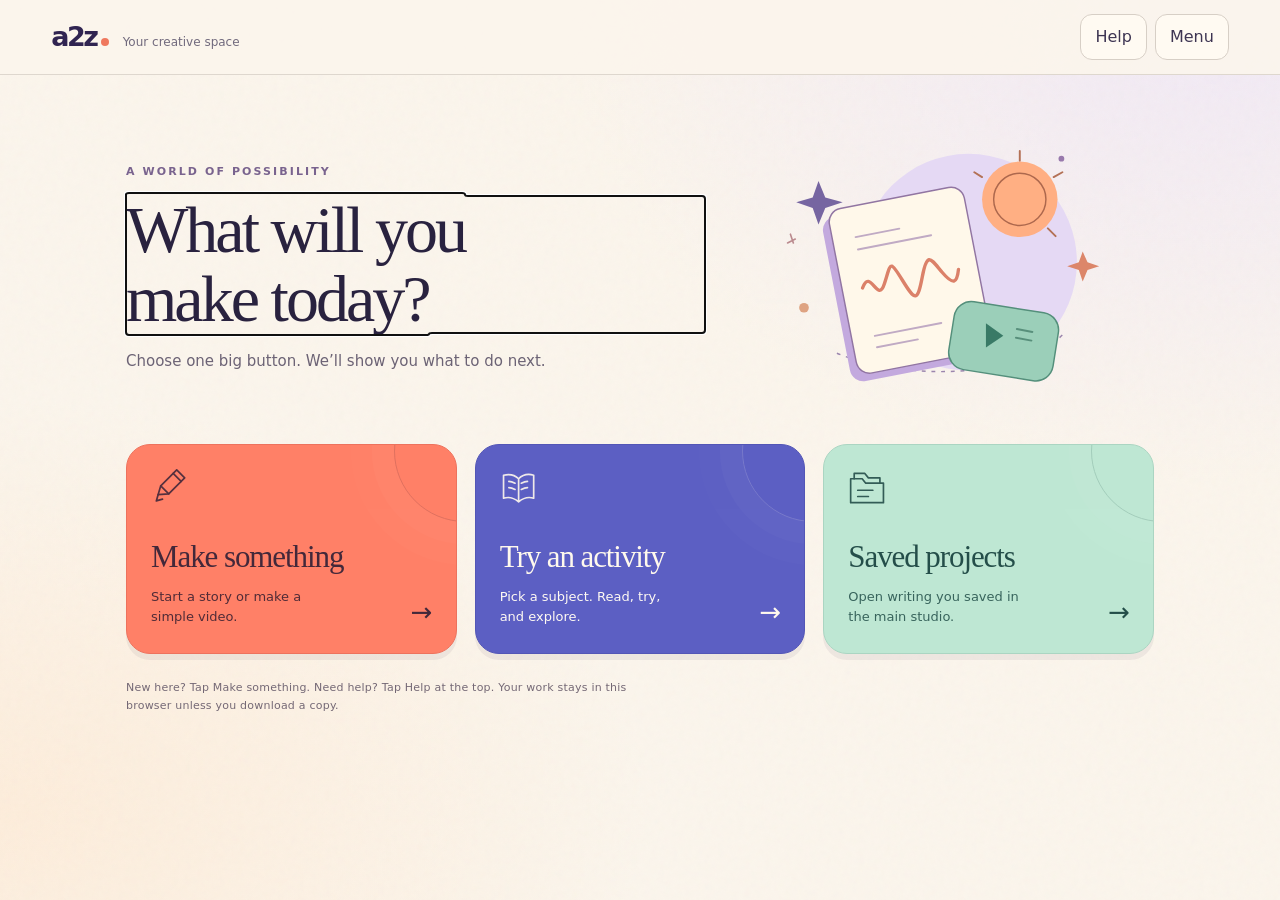
==== index.html @ 1adf6df8 "Add kids maker tools and 18 teaching activities" ====
<!doctype html><html lang="en"><head><meta charset="utf-8"><meta name="viewport" content="width=device-width,initial-scale=1,viewport-fit=cover"><meta name="theme-color" content="#10131d"><link rel="manifest" href="./manifest.webmanifest"><meta name="apple-mobile-web-app-capable" content="yes"><title>A2Z Studio</title><style>
*{box-sizing:border-box}[hidden]{display:none!important}body{margin:0;background:#10131d;color:#f4f6fc;font:16px/1.5 system-ui,-apple-system,sans-serif;height:100dvh;display:flex;flex-direction:column}header{display:flex;align-items:center;justify-content:space-between;gap:12px;padding:14px 20px;border-bottom:1px solid #2b3446;flex-shrink:0}header strong{font-size:18px;letter-spacing:-.03em}header button{padding:10px 14px}button{font:inherit;background:#252e42;color:#f4f6fc;border:1px solid #3c4962;border-radius:12px;padding:14px 18px;cursor:pointer}button:hover{border-color:#a99af8}button:focus-visible,a:focus-visible{outline:3px solid #a99af8;outline-offset:4px}a{color:#c9c1ff}.header-actions{display:flex;gap:8px}.quiet{background:transparent;border-color:transparent;color:#b8c2d7}#surface{flex:1;min-height:0;position:relative}main{max-width:760px;margin:auto;padding:clamp(24px,6vh,64px) 22px 60px;overflow:auto;height:100%}.eyebrow{font-size:12px;font-weight:750;letter-spacing:.16em;color:#9be2cf}h1{font-size:clamp(30px,6vw,44px);line-height:1.12;letter-spacing:-.04em;margin:14px 0}p{color:#b6c0d4;max-width:520px}.choices{display:grid;gap:14px;margin-top:30px}.choice{text-align:left;padding:22px 24px;background:#192132;border-color:#344159;display:grid;grid-template-columns:1fr auto;gap:3px 20px}.choice strong{font-size:21px;font-weight:650}.choice small{font-size:14px;color:#b5c0d5;grid-column:1}.choice span{grid-column:2;grid-row:1/3;align-self:center;font-size:24px;color:#b1a5fb}.choice.primary{background:#2a2844;border-color:#706397}#menu{position:absolute;right:14px;top:68px;z-index:10;width:min(310px,calc(100vw - 28px));padding:10px;background:#1c2435;border:1px solid #4a5872;border-radius:16px;box-shadow:0 20px 80px #000a}#menu button{display:block;width:100%;text-align:left;background:transparent;border:0;border-radius:9px;padding:12px 15px}#menu button:hover{background:#303b51}iframe{width:100%;height:100%;border:0;display:block;background:#10131d}.fine{font-size:13px;margin-top:24px;color:#8f9db7}.skip{position:absolute;top:-100px}.skip:focus{top:10px;background:#10131d;z-index:12}#screenTitle{font-size:13px;color:#a9b5cd;margin-left:8px}@media(max-width:450px){#screenTitle{display:none}header{padding:12px 14px}main{padding-top:32px}.choice{padding:20px}header strong{font-size:17px}}@media(prefers-reduced-motion:reduce){*{scroll-behavior:auto!important}}
</style><style>:root{color-scheme:light;--ink:#25243b;--muted:#676477;--paper:#fbf5ec;--line:#ddd7cd;--violet:#6b50cf;--coral:#ff785e;--mint:#bee9d4}body{background:var(--paper);color:var(--ink);background-image:radial-gradient(ellipse at 95% 0,#e6dcff80,transparent 38%),radial-gradient(ellipse at 0 90%,#ffe3c775,transparent 36%)}body:before{content:'';position:fixed;inset:0;pointer-events:none;opacity:.18;background-image:url("data:image/svg+xml,%3Csvg viewBox='0 0 180 180' xmlns='http://www.w3.org/2000/svg'%3E%3Cfilter id='n'%3E%3CfeTurbulence type='fractalNoise' baseFrequency='.75' numOctaves='3' stitchTiles='stitch'/%3E%3C/filter%3E%3Crect width='100%25' height='100%25' opacity='.16' filter='url(%23n)'/%3E%3C/svg%3E")}header{background:#fbf5eced;border-bottom:1px solid #ded7ce;padding:14px clamp(18px,4vw,54px);position:relative;z-index:3}header strong{font-size:27px;font-weight:850;letter-spacing:-.09em;color:#302451}header strong:after{content:'';display:inline-block;width:8px;height:8px;border-radius:50%;background:#ef785e;margin-left:4px}#screenTitle{color:#716a7d;font-size:12px;margin-left:14px}.header-actions button{color:#3d3452;border-color:#d7cfc6;background:#fffaf2}.header-actions .quiet{border-color:transparent;background:transparent}button:hover{border-color:#6048a6}button:focus-visible,a:focus-visible{outline:3px solid #6543bd}#surface{z-index:1}main{max-width:1080px;padding:clamp(24px,5vh,54px) 26px 44px}.eyebrow{color:#79638e;font-size:11px;letter-spacing:.19em;font-weight:800}h1{font-family:Georgia,'Times New Roman',serif;font-weight:500;font-size:clamp(38px,5.5vw,66px);letter-spacing:-.045em;line-height:1.04;color:#29223f;max-width:620px;margin:16px 0}p{color:#777080;font-size:15px;line-height:1.6}#homeView{position:relative}.welcome{display:grid;grid-template-columns:1.35fr 1fr;gap:20px;align-items:center;min-height:260px}.hero-art{width:100%;max-height:300px;overflow:visible}.hero-art .orbit{transform-origin:180px 150px;animation:float 9s ease-in-out infinite}.hero-art .paper{animation:float 7s ease-in-out infinite;transform-origin:center}@keyframes float{0%,100%{transform:translateY(0) rotate(-2deg)}50%{transform:translateY(-9px) rotate(2deg)}}.choices{grid-template-columns:repeat(3,minmax(0,1fr));gap:18px;margin-top:24px}.choice{position:relative;overflow:hidden;min-height:210px;padding:24px;border:1px solid #3024411c;border-radius:24px;box-shadow:0 6px 0 #3c2a4810;display:flex;flex-direction:column;align-items:flex-start;gap:6px;transition:transform .18s,box-shadow .18s}.choice:hover{transform:translateY(-4px);box-shadow:0 10px 0 #3c2a4810}.choice strong{font-family:Georgia,serif;font-weight:500;font-size:31px;letter-spacing:-.035em;position:relative;z-index:1}.choice small{font-size:13px;line-height:1.55;max-width:180px;position:relative;z-index:1}.choice span{position:absolute;right:23px;bottom:21px;font-size:26px;color:inherit}.choice .choice-icon{width:39px;height:39px;margin-bottom:20px;color:inherit;opacity:.9}.choice:after{content:'';width:140px;height:140px;position:absolute;right:-80px;top:-65px;border:1px solid currentColor;border-radius:50%;opacity:.17;box-shadow:0 0 0 22px #ffffff20,0 0 0 43px #ffffff16}#homeView .choice:nth-child(1){background:#ff8067;color:#43283a;border-color:#ed725d}#homeView .choice:nth-child(1) small{color:#633b45}#homeView .choice:nth-child(2){background:#6669ce;color:#fff9ed;border-color:#5c5fc2}#homeView .choice:nth-child(2) small{color:#eeeafb}#homeView .choice:nth-child(3){background:#bee7d3;color:#244e49;border-color:#abd5c2}#homeView .choice:nth-child(3) small{color:#38645c}.fine{font-size:11px;color:#847b87;margin-top:25px;letter-spacing:.02em}#createView .choices{grid-template-columns:repeat(2,minmax(0,1fr));max-width:860px}#createView .choice{min-height:176px;padding:24px}#createView .choice-icon{position:absolute;right:26px;top:27px;width:44px;height:44px;margin:0}#createView .choice strong{font-size:28px;max-width:75%}#createView .choice small{max-width:75%}#createView .choice:nth-child(1){background:#ffe0d3;color:#653e49}#createView .choice:nth-child(2){background:#e5dcfc;color:#503d76}#createView .choice:nth-child(3){background:#d6e4fa;color:#314c7c}#createView .choice:nth-child(4){background:#d0eadf;color:#355f54}#createView .choice small{color:inherit;opacity:.78}#menu{background:#fffaf4;border:1px solid #ded5c9;box-shadow:0 18px 70px #44315d26;top:73px;border-radius:20px;padding:10px}#menu button{color:#3f3552}#menu button:hover{background:#ebe3f6}iframe{background:var(--paper)}.skip:focus{background:#fff8ec;color:#302441}@media(max-width:620px){header{padding:12px 18px}header strong{font-size:26px}main{padding:23px 20px 40px}.welcome{grid-template-columns:1fr;min-height:0;position:relative;padding:0 0 5px}.welcome h1{max-width:300px;font-size:43px}.welcome p{max-width:250px;font-size:14px}.hero-art{position:absolute;right:-6px;top:8px;width:130px;height:155px;opacity:.8;z-index:-1}.welcome-copy{position:relative}.welcome-copy h1{padding-right:65px;font-size:40px}.choices{grid-template-columns:1fr;gap:13px;margin-top:22px}.choice{min-height:116px;padding:20px 22px 20px 87px;border-radius:20px;justify-content:center;gap:2px}.choice .choice-icon{position:absolute;width:36px;height:36px;left:25px;top:36px;margin:0}.choice strong{font-size:28px}.choice small{font-size:12px;max-width:205px;padding-right:8px}.choice span{right:21px;bottom:auto;top:42px;font-size:23px}.fine{font-size:11px;margin-top:22px;max-width:290px}#createView h1{font-size:38px}#createView .choices{grid-template-columns:1fr}#createView .choice{min-height:120px;padding:22px 75px 22px 23px}#createView .choice-icon{top:26px;right:22px;left:auto;width:32px;height:32px}#createView .choice strong{font-size:26px;max-width:100%}#createView .choice small{max-width:100%}#createView .choice span{display:none}}@media(prefers-reduced-motion:reduce){.hero-art *{animation:none!important}.choice{transition:none}.choice:hover{transform:none}}
#homeView .choice:nth-child(1) small{color:#512b37}#homeView .choice:nth-child(2){background:#5c5fc3;border-color:#5356b6}#homeView .choice:nth-child(2) small{color:#fffaf3}p{color:#6c6375}.fine{color:#746875}
</style><style>#createView .choice[data-route="artwork"]{background:#f3d9e5;color:#6b3c58;border-color:#e0bfce}#createView .choice:nth-child(5){background:#d0eadf;color:#355f54}</style><style>#exampleStory{color:#594c69}.choice{text-decoration:none}.grownTools{margin-top:28px;padding:18px;border:1px solid #b9afc8;border-radius:16px}.grownTools summary,#menu summary{cursor:pointer;min-height:44px;font-weight:700}.toolsList{display:flex;gap:12px;flex-wrap:wrap;margin:16px 0}.toolsList button{min-height:48px;background:#eee7fa;color:#302451}.storySteps{display:grid;grid-template-columns:1fr 1fr;gap:18px;margin:24px 0}.storySteps label,#storyResult label{display:block;font-weight:750;color:#302451}.storySteps small{display:block;font-weight:400;line-height:1.6;color:#655d70}.storySteps textarea,#finishedStory{display:block;width:100%;font:inherit;line-height:1.6;background:#fffaf4;color:#29223f;border:1px solid #9f93ae;border-radius:12px;padding:12px;margin-top:8px}#buildStory,#storyDownload,#storyVideo{background:#5b42a8;color:white;min-height:48px}#storyResult{margin:20px 0;padding:20px;border:1px solid #bbacd4;border-radius:18px;background:#f0e9fb}dialog{background:#fffaf4;color:#302451;border:1px solid #907da6;border-radius:20px;max-width:560px;width:calc(100% - 32px);max-height:85dvh;overflow:auto;padding:24px}dialog::backdrop{background:#1c123b99}dialog li{margin:12px 0;line-height:1.6}#menu{max-height:75dvh;overflow:auto}header button{min-height:44px}button:disabled{opacity:.55;cursor:default}@media(max-width:620px){.storySteps{grid-template-columns:1fr}.header-actions{gap:2px}header button{padding:10px}#createView .choice strong,#createView .choice small{max-width:100%}}</style></head><body><a class="skip" href="#surface">Skip to content</a><header><div><strong>a2z</strong><span id="screenTitle">Your creative space</span></div><div class="header-actions"><button id="homeButton" class="quiet" hidden>Home</button><button id="helpButton">Help</button><button id="menuButton" aria-expanded="false" aria-controls="menu">Menu</button></div></header><nav id="menu" aria-label="Studio navigation" hidden><button data-route="home">Start here</button><button data-route="guided">Write a story</button><button data-route="makers">Writer, slides &amp; drawing</button><a href="./free-studio.html" style="display:block;padding:12px;color:inherit">Make a simple video</a><button data-route="learn">Try a learning activity</button><button data-route="projects">Saved writing &amp; projects</button><details><summary style="padding:12px">More tools &amp; grown-up setup</summary><p style="padding:0 12px;font-size:13px">These tools may need recordings, service access, or help from a grown-up. This menu is not a parental lock.</p><button data-route="create">All creative tools</button><button data-route="voices">Voice library</button><button data-route="accessibility">Captions &amp; signing</button><button data-route="artwork">AI art &amp; tattoo design</button><button data-route="settings">Server settings &amp; connection</button><a href="https://a2z-ai-studio.onrender.com/workhorse" target="_blank" rel="noopener" style="display:block;padding:12px;color:inherit">Advanced video tools ↗</a></details></nav><div id="surface"><main id="homeView"><div class="welcome"><div class="welcome-copy"><p class="eyebrow">A WORLD OF POSSIBILITY</p><h1>What will you<br>make today?</h1><p>Choose one big button. We’ll show you what to do next.</p></div><svg class="hero-art" viewBox="0 0 400 310" fill="none" aria-hidden="true"><circle cx="230" cy="147" r="112" fill="#E5D9F4"/><path d="M94 241c65 27 187 29 233-19" stroke="#9B85AD" stroke-width="1.5" stroke-dasharray="4 6"/><g class="orbit"><circle cx="283" cy="82" r="39" fill="#FFAF83"/><circle cx="283" cy="82" r="27" stroke="#AD684D" stroke-width="1.5"/><path d="m283 42 0-10m35 27 9-5m-15 58 8 8m-76-61-8-5" stroke="#B37156" stroke-width="2" stroke-linecap="round"/></g><g transform="rotate(-11 180 160)"><rect x="90" y="84" width="142" height="173" rx="14" fill="#C3A9DE"/><rect x="98" y="77" width="142" height="173" rx="14" fill="#FFF8EA" stroke="#9175A2" stroke-width="1.5"/><path d="M122 109h46m-46 13h77m-77 91h70m-70 12h43" stroke="#C0AAC4" stroke-width="2" stroke-linecap="round"/><path d="M119 162c12-20 12 20 23 0s10-24 19 0 11 25 21 0 12-16 21 0 13 13 17 0" stroke="#DB8169" stroke-width="3.5" stroke-linecap="round"/></g><g class="paper"><rect x="218" y="185" width="109" height="71" rx="18" fill="#9BCFB9" stroke="#548F7B" stroke-width="1.5" transform="rotate(9 218 185)"/><path d="m248 210 18 13-18 12v-25Z" fill="#397A66"/><path d="m280 216 16 3m-17 6 16 3" stroke="#588F7B" stroke-width="2" stroke-linecap="round"/></g><path d="m75 63 7 17 18 5-18 6-7 17-6-17-17-6 17-5 6-17Z" fill="#7665A1"/><path d="m348 136 5 11 12 4-12 4-5 12-4-12-12-4 12-4 4-11Z" fill="#DC866A"/><circle cx="60" cy="194" r="5" fill="#DEA382"/><circle cx="326" cy="40" r="3" fill="#9879AC"/><path d="m43 127 8-4m-5-5 3 9" stroke="#BA8A8E" stroke-width="1.7" stroke-linecap="round"/></svg></div><div class="choices"><button class="choice primary" data-route="create"><svg class="choice-icon" viewBox="0 0 44 44" fill="none" stroke="currentColor" stroke-width="1.9" stroke-linecap="round" stroke-linejoin="round" aria-hidden="true"><path d="m8 29 3-10L29 1l9 9-18 18-12 1Z"/><path d="m25 5 9 9M11 19l9 9M8 29l-2 7 7-2"/></svg><strong>Make something</strong><small>Start a story or make a simple video.</small><span aria-hidden="true">→</span></button><button class="choice" data-route="learn"><svg class="choice-icon" viewBox="0 0 44 44" fill="none" stroke="currentColor" stroke-width="1.9" stroke-linecap="round" stroke-linejoin="round" aria-hidden="true"><path d="M4 7c8-2 13 0 17 4v26C15 32 10 31 4 33V7Zm34 0c-7-2-13 0-17 4v26c6-5 11-6 17-4V7Z"/><path d="M10 14c3 0 5 1 7 2m-7 5c3 0 5 1 7 2m14-9c-3 0-5 1-7 2m7 5c-3 0-5 1-7 2"/></svg><strong>Try an activity</strong><small>Pick a subject. Read, try, and explore.</small><span aria-hidden="true">→</span></button><button class="choice" data-route="projects"><svg class="choice-icon" viewBox="0 0 44 44" fill="none" stroke="currentColor" stroke-width="1.9" stroke-linecap="round" stroke-linejoin="round" aria-hidden="true"><path d="M3 11h13l4 5h20v22H3V11Z"/><path d="M7 11V5h12l4 5h13v6M11 24h17m-17 7h12"/></svg><strong>Saved projects</strong><small>Open writing you saved in the main studio.</small><span aria-hidden="true">→</span></button></div><p class="fine">New here? Tap Make something. Need help? Tap Help at the top. Your work stays in this browser unless you download a copy.</p></main><main id="createView" hidden><p class="eyebrow">PICK ONE TO BEGIN</p><h1>Let’s make something.</h1><p>You can start without an account, a recording, or AI.</p><div class="choices"><button class="choice" data-route="makers"><strong>Write, draw &amp; make slides</strong><small>Make pages, slide shows, and your own pictures. Save or print them.</small><span aria-hidden="true">→</span></button><button class="choice" data-route="guided"><strong>Write a story</strong><small>Answer four little questions. Put your story together.</small><span aria-hidden="true">→</span></button><a class="choice" href="./free-studio.html"><strong>Make a simple video</strong><small>Use your words. Add pictures or music if you want.</small><span aria-hidden="true">→</span></a><button class="choice" data-route="learn"><strong>Try an activity</strong><small>Choose a subject and follow the steps.</small><span aria-hidden="true">→</span></button></div><details class="grownTools"><summary>More creative tools</summary><p>Ask a grown-up if a tool needs recordings, a password, or an outside service.</p><div class="toolsList"><button data-route="write">Open the full writing editor</button><button data-route="vocals">Voice tools — needs two audio recordings</button><button data-route="video">Song-and-picture video editor</button><button data-route="artwork">AI art &amp; tattoo design — needs service access</button><button data-route="accessibility">Captions &amp; signing resources</button></div></details></main>
<main id="guidedView" hidden><p class="eyebrow">YOUR STORY • ONE STEP AT A TIME</p><h1>Let’s build a story.</h1><p>Short answers are great. You can make up a person, an animal, or a whole new world.</p><div class="storySteps"><label for="storyWho">1. Who is your story about?<small>Example: A little fox named Pip.</small><textarea id="storyWho" maxlength="300" rows="2"></textarea></label><label for="storyWish">2. What do they want to do?<small>Example: Find a way home before dark.</small><textarea id="storyWish" maxlength="300" rows="2"></textarea></label><label for="storyProblem">3. What gets in the way?<small>Example: The bridge has washed away.</small><textarea id="storyProblem" maxlength="300" rows="2"></textarea></label><label for="storyEnd">4. How does it end?<small>Example: Pip and a friend build a raft together.</small><textarea id="storyEnd" maxlength="300" rows="2"></textarea></label></div><button id="buildStory">Put my story together</button><button id="exampleStory" class="quiet">Try the fox example</button><p id="storyMessage" role="status" aria-live="polite">Your answers save in this browser as you type. Please leave out private information, like your address or phone number.</p><section id="storyResult" hidden><h2>Your story</h2><p>Read it. Change any words you want.</p><label for="finishedStory">My story<textarea id="finishedStory" rows="7" maxlength="6000"></textarea></label><div class="toolsList"><button id="storyDownload">Download my story</button><button id="storyVideo">Turn this into a simple video</button></div><p>A video can show these words with moving colors. Photos and music are optional. Download the video when it is finished.</p></section></main>
<dialog id="helpDialog" aria-labelledby="helpTitle"><h2 id="helpTitle">You can do this one step at a time.</h2><ol><li><strong>Start here:</strong> tap Home, then Make something.</li><li><strong>Write:</strong> answer the four story questions.</li><li><strong>Make a video:</strong> use your words, then tap Preview to watch a practice run.</li><li><strong>Keep it:</strong> download your story, project file, or finished video.</li></ol><p>Learning activities start with a subject. Follow the directions and save your notes.</p><p>Stuck? Ask a trusted grown-up. Ask before uploading someone’s picture or voice. Don’t put private details in your work.</p><p>Saving in this browser keeps work here. A downloaded project file is how you can move a video project to another device.</p><button id="closeHelp">Got it — back to creating</button></dialog>
<iframe id="makerFrame" title="Writer, slides, and drawing" src="about:blank" hidden></iframe><iframe id="legacy" title="Creative workspace" hidden></iframe><iframe id="module" title="Learning and accessible creation" hidden></iframe></div>
<script>const templates={"learn": "<!doctype html><html lang=\"en\"><head><meta charset=\"utf-8\"><meta name=\"viewport\" content=\"width=device-width,initial-scale=1\"><title>Learn \u00b7 A2Z<\/title><style>*{box-sizing:border-box}body{margin:0;background:#101426;color:#f4f6ff;font:16px system-ui,-apple-system,sans-serif}header{padding:18px;display:flex;justify-content:space-between;align-items:center;background:#1b2138}header span{font-size:12px;color:#b6c2e4}main{max-width:700px;margin:auto;padding:26px 18px 90px}h1{font-size:30px}h2{font-size:20px;margin-top:35px}p{color:#bfc6d8;line-height:1.5}.grid{display:grid;grid-template-columns:1fr 1fr;gap:12px}.grid button{min-height:120px;font-size:30px}.grid b{display:block;font-size:17px;margin-top:12px}button{background:#28314d;border:1px solid #58658c;color:white;border-radius:14px;padding:15px;font:inherit;cursor:pointer}button:hover{border-color:#b8c5ff}button:disabled{opacity:.5}label{display:block;margin:20px 0;font-weight:700}input,textarea{display:block;width:100%;margin-top:8px;border:1px solid #57658b;border-radius:12px;background:#20283f;color:white;padding:14px;font:inherit}.actions{display:flex;gap:10px;flex-wrap:wrap}.actions button{flex:1;min-width:130px}#projects button{display:block;width:100%;text-align:left;margin:9px 0}#message{min-height:24px}a{color:#c4caff}\n\n[hidden]{display:none!important}nav{display:flex;gap:10px;flex-wrap:wrap;max-width:1000px;margin:auto;padding:16px 18px}nav a{padding:10px 16px;border:1px solid #58658c;border-radius:24px;text-decoration:none}main{max-width:1000px}h1{font-size:clamp(30px,6vw,50px);letter-spacing:-.04em}.eyebrow{color:#84e5d2;letter-spacing:.13em;font-size:12px;font-weight:700}select{display:block;width:100%;padding:14px;margin-top:8px;background:#20283f;border:1px solid #57658b;color:white;border-radius:12px;font:inherit}.toolbar{display:flex;gap:20px;flex-wrap:wrap}.toolbar>label{flex:1;min-width:180px}.lesson-grid{display:grid;grid-template-columns:repeat(auto-fit,minmax(240px,1fr));gap:16px}.lesson-card{text-align:left;padding:24px;min-height:220px;background:linear-gradient(135deg,#27354b,#1c233a)}.lesson-card span{display:block;color:#84e5d2;font-size:14px;margin-bottom:20px}.lesson-card strong{font-size:24px;display:block}.lesson-card p{font-size:14px;line-height:1.6}.panel,#lesson{border:1px solid #465575;border-radius:20px;padding:24px;margin-top:28px}button:focus-visible,a:focus-visible,input:focus-visible,textarea:focus-visible,select:focus-visible{outline:3px solid #8bf1da;outline-offset:4px}.skip{position:absolute;left:0;top:-100px;background:#101426;padding:15px;z-index:5}.skip:focus{top:0}#stage{position:relative;background:#050713;border:1px solid #58658c;border-radius:16px;overflow:hidden;min-height:180px}#mainVideo{display:block;width:100%;max-height:550px}#signVideo{position:absolute;width:30%;right:0;bottom:50px;background:#000;max-height:60%;object-fit:contain}#captionPreview{position:absolute;top:8px;left:4%;width:92%;text-align:center;white-space:pre-wrap;pointer-events:none;font-size:20px;color:#fff;text-shadow:0 1px 3px #000;background:#000d;border-radius:6px}#captionPreview:empty{display:none}.cue{border:1px solid #465575;border-radius:16px;padding:16px;margin:16px 0}.cue .toolbar label{min-width:100px}#accessMessage,#learningMessage{color:#8bf1da;white-space:pre-wrap}input[type=file]{font-size:14px}a{overflow-wrap:anywhere}@media(prefers-reduced-motion:reduce){*{scroll-behavior:auto!important}}<\/style><style>:root{color-scheme:light;--bg:#fbf5ec;--panel:#fffaf3;--panel2:#eee5f5;--line:#d9cedd;--text:#30283f;--muted:#70677d;--accent:#7551b6;--accent2:#b8e3ce;--danger:#a83a56}body{background:#fbf5ec!important;color:#30283f!important;background-image:radial-gradient(ellipse at 100% 0,#e6d9fa65,transparent 55%)!important}main{max-width:960px;padding-top:26px}h1{font-family:Georgia,serif;font-weight:500!important;font-size:clamp(32px,5vw,47px)!important;color:#342746;letter-spacing:-.035em!important;line-height:1.1!important}h2,h3{color:#3a2c49}p,.hint,.muted{color:#75697e!important;line-height:1.65}.eyebrow{color:#a35b70!important;font-size:11px;letter-spacing:.15em}.panel,#lesson{border:1px solid #ded1df!important;background:#fffbf5!important;box-shadow:0 6px 24px #6c4c8210!important;border-radius:22px!important}.subpanel,.item,.notice{background:#f1eaf4!important;border-color:#d7cadf!important;color:#40354f}.status{background:#f5edf4;border-color:#d6c6d9;color:#675474}.status.good{background:#e3f2e9;color:#2c654e!important;border-color:#abd0bb}.status.warn{background:#fff0d1;color:#795a21!important;border-color:#e8cc90}label{color:#63546f!important;font-size:13px!important}input,textarea,select{background:#fffcf8!important;color:#382d46!important;border:1px solid #d2c3d8!important;border-radius:13px!important}input:focus,textarea:focus,select:focus{outline:2px solid #b8a0df!important;outline-offset:2px;border-color:#7651b4!important}button{background:#7653b8;color:#fff9f1;border:1px solid #6944a9;border-radius:13px}button:hover{border-color:#51317d;filter:brightness(.98)}button:disabled{opacity:.45}.green{background:#9ed8be!important;color:#244c3f!important;border:1px solid #87c7a9!important}.secondary{background:#eee6f5!important;color:#59426c!important;border:1px solid #d3c2df!important}.red{background:#f8dce2;color:#923c53;border-color:#edbdc9}.pill{background:#f2e8f4;color:#7b648c;border-color:#dfd0e6}summary{color:#5b436e!important}details[open]>summary{color:#8b4891!important}details.a2z-extra{border-color:#ddcfe3}.a2z-progress{background:#e7d9ee}.a2z-progress i{background:linear-gradient(90deg,#e69a85,#9066cb)}#a2zVoiceFlow{max-width:650px}#voiceStep1{border-top:5px solid #c1abeb!important}#voiceStep2{border-top:5px solid #8fcdb8!important}#voiceStep3{border-top:5px solid #e6a98c!important}#voiceHelp{padding:0 4px;color:#826a8a!important}#generate{background:#7653b8!important;color:white!important;border-color:#6944a9!important}#generate:disabled{background:#ded3e9!important;color:#8e7f9f!important;border-color:#d2c1df!important;opacity:1}.a2z-writing>.section-title h2{font-family:Georgia,serif;font-weight:500;font-size:28px!important}#a2zWriting{border-top:5px solid #e8ae97!important}.check input{accent-color:#7853ba}a{color:#7145a4!important}.lesson-grid{gap:17px}.lesson-card{padding:25px;border-radius:22px;box-shadow:0 5px 0 #563b6610;min-height:230px;background:#f8dfd5!important;color:#5b3747;border:1px solid #e8c2ba}.lesson-card strong{font:500 27px/1.1 Georgia,serif;letter-spacing:-.025em;margin:0 0 13px}.lesson-card span{color:inherit!important;opacity:.75;font-size:11px;text-transform:uppercase;letter-spacing:.11em;margin-bottom:22px}.lesson-card p{color:inherit!important;font-size:13px;opacity:.8}.lesson-card:nth-child(7n+2){background:#dde8fb!important;color:#354c72;border-color:#c8d8f1}.lesson-card:nth-child(7n+3){background:#e4daf6!important;color:#5a3c79;border-color:#d2c2eb}.lesson-card:nth-child(7n+4){background:#d5ebe1!important;color:#315c4e;border-color:#bedbcd}.lesson-card:nth-child(7n+5){background:#f7e7ba!important;color:#705328;border-color:#e8d599}.lesson-card:nth-child(7n+6){background:#eddae4!important;color:#77465d;border-color:#ddbdcf}.lesson-card:nth-child(7n+7){background:#d7e8ee!important;color:#36586a;border-color:#bfd8e3}.toolbar{gap:18px}#stage{background:#171525;border:1px solid #685977;border-radius:18px;box-shadow:0 10px 40px #5b47601a}#captionPreview{color:white!important}#signVideo{background:#181424}#accessMessage,#learningMessage,#draftMessage{color:#695080!important}#voiceStep3 .check{color:#675474!important}.cue{background:#fffbf5;border-color:#d8c8df;border-radius:20px;padding:22px;margin:18px 0}.cue h3{font-family:Georgia,serif;font-size:23px;font-weight:500}.skip:focus{background:#fff9ef;color:#3e2a53}.vs{color:#352c47}#tab-video{background:#fbf6ee}#tab-video .vs{background:#fbf6ee}#a2zWriting .a2z-extra{background:#f8f0f6;border-radius:12px;padding:8px 13px}#a2zWriting textarea#lyrics{font-size:17px;line-height:1.8;min-height:220px}.choiceHint{color:#786781}@media(max-width:620px){main{padding:22px 18px 65px}.lesson-card{min-height:210px;padding:23px}.panel{padding:20px!important}#a2zVoiceFlow h1{font-size:35px!important}.lesson-grid{grid-template-columns:1fr}#a2zWriting textarea#lyrics{font-size:16px}}\nbody{min-height:100vh;background-attachment:fixed!important;background-repeat:no-repeat!important}.lesson-card span{opacity:.95}.lesson-card p{opacity:1}.tile,.option{background:#eee4f4!important;color:#543e68!important;border:1px solid #d6c3e1!important}.tile b{color:#543e68!important}.option.selected{background:#dbc9f0!important;border-color:#9a76c4!important}#voiceStep1 details{border-color:#d8c9df}.notice p{color:#65536f!important}\n<\/style><\/head><body><a class=\"skip\" href=\"#main\">Skip to content<\/a><main id=\"main\"><p class=\"eyebrow\">A2Z LEARN \u00b7 STARTER COLLECTION<\/p><h1>A world within reach.<\/h1><p>Any age. Your pace. Start with curiosity and leave with something you made.<\/p><div class=\"toolbar\"><label>Choose your depth<select id=\"depth\"><option value=\"discover\">Discover \u00b7 start simply<\/option><option value=\"explore\">Explore \u00b7 try it yourself<\/option><option value=\"deepen\">Go deeper \u00b7 investigate<\/option><\/select><\/label><label>Find a subject<input id=\"search\" type=\"search\" placeholder=\"Math, art, ASL\u2026\"><\/label><\/div><p id=\"progress\" role=\"status\"><\/p><div id=\"lessons\" class=\"lesson-grid\"><\/div><section id=\"lesson\" hidden tabindex=\"-1\"><button id=\"closeLesson\">\u2190 All subjects<\/button><p id=\"subject\" class=\"eyebrow\"><\/p><h2 id=\"lessonTitle\"><\/h2><p id=\"intro\"><\/p><h3>Try it<\/h3><p id=\"activity\"><\/p><h3>Make it yours<\/h3><p id=\"project\"><\/p><p><a id=\"resource\" target=\"_blank\" rel=\"noopener noreferrer\">Continue with the learning resource \u2197<\/a><\/p><p>External resources have their own content and privacy policies. Younger learners should explore with a trusted adult.<\/p><label>Private learning notes<textarea id=\"notes\" rows=\"5\" maxlength=\"20000\" placeholder=\"What did you notice? What would you ask next?\"><\/textarea><\/label><div class=\"actions\"><button id=\"saveNotes\">Save notes on this device<\/button><button id=\"complete\">Mark activity complete<\/button><button id=\"createFromLesson\">Make a studio project<\/button><\/div><\/section><details class=\"panel\"><summary>Progress & backups<\/summary><p>Notes and progress stay in this browser. No names, birthdays, or accounts needed. Download a backup before clearing browser data. This starter collection is not a complete school curriculum.<\/p><div class=\"actions\"><button id=\"exportProgress\">Download learning backup<\/button><label>Restore learning backup<input id=\"progressFile\" type=\"file\" accept=\".json\"><\/label><button id=\"importProgress\">Restore<\/button><\/div><p id=\"learningMessage\" role=\"status\"><\/p><\/details><\/main><script type=\"module\">const $=id=>document.getElementById(id);const key='a2z-learning-v1';let state={};let selected;let lessons=[];const message=t=>$('learningMessage').textContent=t;\ntry{state=JSON.parse(localStorage.getItem(key)||'{}')}catch{message('Saved progress could not be loaded. You can restore a backup.')}if(!state||Array.isArray(state)||typeof state!=='object')state={};\nfunction save(){try{localStorage.setItem(key,JSON.stringify(state));message('Learning progress saved on this device.')}catch{message('Browser storage unavailable. Download a learning backup to keep your work.')}}\nfunction render(){const q=$('search').value.toLowerCase();$('lessons').replaceChildren();let count=0;lessons.forEach(l=>{if(state[l.id]?.complete)count++;if(!(l.subject+' '+l.title).toLowerCase().includes(q))return;const b=document.createElement('button');b.className='lesson-card';const s=document.createElement('span'),h=document.createElement('strong'),p=document.createElement('p');s.textContent=l.subject+(state[l.id]?.complete?' \u00b7 Completed':'');h.textContent=l.title;p.textContent=l.intro;b.append(s,h,p);b.onclick=()=>open(l);$('lessons').append(b)});$('progress').textContent=`${count} of ${lessons.length} activities completed. Choose a depth that fits you.`}\nfunction open(l){selected=l;$('lesson').hidden=false;$('lessons').hidden=true;$('subject').textContent=l.subject;$('lessonTitle').textContent=l.title;$('intro').textContent=l.intro;$('activity').textContent=l.steps[$('depth').value];$('project').textContent=l.project;$('resource').href=l.url;$('notes').value=state[l.id]?.notes||'';$('complete').textContent=state[l.id]?.complete?'Mark as still exploring':'Mark activity complete';$('lesson').focus()}\n$('closeLesson').onclick=()=>{$('lesson').hidden=true;$('lessons').hidden=false;render()};$('depth').onchange=()=>{if(selected&&!$('lesson').hidden){state[selected.id]={...state[selected.id],notes:$('notes').value};open(selected)}};$('search').oninput=render;\n$('saveNotes').onclick=()=>{state[selected.id]={...state[selected.id],notes:$('notes').value};save()};$('complete').onclick=()=>{state[selected.id]={notes:$('notes').value,complete:!state[selected.id]?.complete};save();open(selected);render()};\n$('createFromLesson').onclick=()=>{sessionStorage.setItem('a2z-lesson-draft',JSON.stringify({title:selected.title,content:selected.project+'\\n\\n'+$('notes').value}));parent.postMessage({a2zSection:'learning-project'},parent.location.origin)};\nfunction download(value){const u=URL.createObjectURL(new Blob([JSON.stringify(value,null,2)],{type:'application/json'}));const a=document.createElement('a');a.href=u;a.download='a2z-learning-backup.json';a.click();setTimeout(()=>URL.revokeObjectURL(u),1000)}\n$('exportProgress').onclick=()=>download({format:'a2z-learning-v1',progress:state});$('importProgress').onclick=async()=>{try{const f=$('progressFile').files[0];if(!f||f.size>2000000)throw Error('Choose a learning backup smaller than 2 MB.');const d=JSON.parse(await f.text());if(d.format!=='a2z-learning-v1'||!d.progress||typeof d.progress!=='object'||Array.isArray(d.progress))throw Error('Invalid learning backup.');const clean={};for(const l of lessons){const p=d.progress[l.id];if(p){if(typeof p.notes!=='string'||p.notes.length>20000||(p.complete!==undefined&&typeof p.complete!=='boolean'))throw Error('Invalid learning record.');clean[l.id]={notes:p.notes,complete:!!p.complete}}}state={...state,...clean};save();render();if(selected)open(selected)}catch(e){message(e.message)}};\nPromise.resolve([\n  {\n    \"id\": \"math\",\n    \"subject\": \"Math\",\n    \"title\": \"Fractions through rhythm\",\n    \"intro\": \"A fraction describes equal parts of a whole. Four quarter notes fill a four-beat bar. Two half notes fill the same space.\",\n    \"steps\": {\n      \"discover\": \"Clap four steady beats. Clap only beats one and three on the next round. Both rounds take the same time.\",\n      \"explore\": \"Write three ways to fill four beats using halves, quarters, or eighths. Explain why they take equal time.\",\n      \"deepen\": \"Explore ratios: at 120 beats per minute, one beat lasts 0.5 seconds. Calculate the length of eight four-beat bars.\"\n    },\n    \"project\": \"Make a rhythm pattern and explain its fractions.\",\n    \"url\": \"https://www.khanacademy.org/math\"\n  },\n  {\n    \"id\": \"science\",\n    \"subject\": \"Science\",\n    \"title\": \"Ask, predict, observe\",\n    \"intro\": \"A testable question can be investigated with observations. A prediction says what you expect; evidence helps you revise it.\",\n    \"steps\": {\n      \"discover\": \"Fold two paper shapes. Predict which travels farther when gently tossed in a clear space. Use the same starting point.\",\n      \"explore\": \"Repeat each trial three times. Measure distance. Keep paper size and throwing position the same; discuss what you could not control.\",\n      \"deepen\": \"Compare averages and variation. Why might a larger number of trials strengthen your conclusion without proving it forever?\"\n    },\n    \"project\": \"Draw or film a report separating prediction, observation, and explanation.\",\n    \"url\": \"https://www.nasa.gov/learning-resources/\"\n  },\n  {\n    \"id\": \"art\",\n    \"subject\": \"Art\",\n    \"title\": \"Shapes tell stories\",\n    \"intro\": \"Lines, shapes, spacing, and color can guide attention. People may interpret the same picture differently.\",\n    \"steps\": {\n      \"discover\": \"Draw a character using three shapes. Change the shapes to show another feeling.\",\n      \"explore\": \"Create two versions of one scene. Change contrast and composition; ask someone where they looked first.\",\n      \"deepen\": \"Study how cultural context changes interpretation. Compare your intention with a viewer\\u2019s response; neither replaces the other.\"\n    },\n    \"project\": \"Create a poster and describe three choices you made.\",\n    \"url\": \"https://learninglab.si.edu/\"\n  },\n  {\n    \"id\": \"world\",\n    \"subject\": \"The world\",\n    \"title\": \"A map is a point of view\",\n    \"intro\": \"Maps represent places. A map\\u2019s symbols, scale, and purpose influence what it shows and leaves out.\",\n    \"steps\": {\n      \"discover\": \"Draw a map from one room to another. Include a symbol key. Do not share your home address.\",\n      \"explore\": \"Map an imaginary town. Add a scale and calculate the distance between two landmarks.\",\n      \"deepen\": \"Compare two world map projections. Investigate which properties each preserves and distorts. Ask who created each map and why.\"\n    },\n    \"project\": \"Tell a story about a place from two characters\\u2019 perspectives.\",\n    \"url\": \"https://www.loc.gov/maps/\"\n  },\n  {\n    \"id\": \"self\",\n    \"subject\": \"Know yourself\",\n    \"title\": \"Notice, name, choose\",\n    \"intro\": \"Feelings give information, but they do not decide your actions. You can notice a feeling, name it, and choose a next step.\",\n    \"steps\": {\n      \"discover\": \"Draw weather that matches how you feel. You may keep it private or skip the activity.\",\n      \"explore\": \"Describe a moment as observation, feeling, need, and possible next step. Avoid guessing what someone else thinks.\",\n      \"deepen\": \"Consider how values, habits, and circumstances shape decisions. Write two possible responses to one situation and their likely effects.\"\n    },\n    \"project\": \"Write a poem, drawing, or private reflection about something you value. This is reflection, not diagnosis or therapy.\",\n    \"url\": \"https://www.unicef.org/parenting/mental-health\"\n  },\n  {\n    \"id\": \"story\",\n    \"subject\": \"Words & music\",\n    \"title\": \"Build a story that moves\",\n    \"intro\": \"A character wants something, meets an obstacle, and makes a choice. A story can be true, imagined, spoken, written, or signed.\",\n    \"steps\": {\n      \"discover\": \"Tell a three-part story: beginning, something changes, ending.\",\n      \"explore\": \"Write the same event from two points of view. Give each character a different goal.\",\n      \"deepen\": \"Rewrite a scene as a song or visual sequence. Explain what changes when the audience cannot hear its soundtrack.\"\n    },\n    \"project\": \"Create a story with a transcript and meaningful sound descriptions.\",\n    \"url\": \"https://www.loc.gov/programs/poetry-and-literature/\"\n  },\n  {\n    \"id\": \"asl\",\n    \"subject\": \"Sign language\",\n    \"title\": \"Begin with ASL & Deaf culture\",\n    \"intro\": \"ASL is a complete visual language with its own grammar. Facial expression, movement, and space carry meaning. Sign languages are not universal.\",\n    \"steps\": {\n      \"discover\": \"Open ASL University\\u2019s visual lessons with a trusted adult when appropriate. Observe how the signer uses face, hands, and space.\",\n      \"explore\": \"Practice introductions using the teacher\\u2019s visual examples. Watch the whole movement; written word lists alone do not teach signs.\",\n      \"deepen\": \"Compare a signed story and an English transcript. Ask a fluent Deaf teacher how meaning and expression differ. Do not assume word-for-word substitution works.\"\n    },\n    \"project\": \"Plan an accessible story. Work with a fluent signer; include captions for people who prefer text. No automated signing is provided here.\",\n    \"url\": \"https://www.lifeprint.com/asl101/lessons/index.htm\"\n  }\n]).then(l=>{lessons=l;render()}).catch(e=>message(e.message));\n\ndocument.addEventListener('click',e=>{const a=e.target.closest('a');if(!a)return;const sections={'./':'create','./learn.html':'learn','./accessibility.html':'accessibility'};const target=sections[a.getAttribute('href')];if(target){e.preventDefault();parent.postMessage({a2zSection:target},parent.location.origin)}});<\/script><\/body><\/html>", "accessibility": "<!doctype html><html lang=\"en\"><head><meta charset=\"utf-8\"><meta name=\"viewport\" content=\"width=device-width,initial-scale=1\"><title>Accessible video \u00b7 A2Z<\/title><style>*{box-sizing:border-box}body{margin:0;background:#101426;color:#f4f6ff;font:16px system-ui,-apple-system,sans-serif}header{padding:18px;display:flex;justify-content:space-between;align-items:center;background:#1b2138}header span{font-size:12px;color:#b6c2e4}main{max-width:700px;margin:auto;padding:26px 18px 90px}h1{font-size:30px}h2{font-size:20px;margin-top:35px}p{color:#bfc6d8;line-height:1.5}.grid{display:grid;grid-template-columns:1fr 1fr;gap:12px}.grid button{min-height:120px;font-size:30px}.grid b{display:block;font-size:17px;margin-top:12px}button{background:#28314d;border:1px solid #58658c;color:white;border-radius:14px;padding:15px;font:inherit;cursor:pointer}button:hover{border-color:#b8c5ff}button:disabled{opacity:.5}label{display:block;margin:20px 0;font-weight:700}input,textarea{display:block;width:100%;margin-top:8px;border:1px solid #57658b;border-radius:12px;background:#20283f;color:white;padding:14px;font:inherit}.actions{display:flex;gap:10px;flex-wrap:wrap}.actions button{flex:1;min-width:130px}#projects button{display:block;width:100%;text-align:left;margin:9px 0}#message{min-height:24px}a{color:#c4caff}\n\n[hidden]{display:none!important}nav{display:flex;gap:10px;flex-wrap:wrap;max-width:1000px;margin:auto;padding:16px 18px}nav a{padding:10px 16px;border:1px solid #58658c;border-radius:24px;text-decoration:none}main{max-width:1000px}h1{font-size:clamp(30px,6vw,50px);letter-spacing:-.04em}.eyebrow{color:#84e5d2;letter-spacing:.13em;font-size:12px;font-weight:700}select{display:block;width:100%;padding:14px;margin-top:8px;background:#20283f;border:1px solid #57658b;color:white;border-radius:12px;font:inherit}.toolbar{display:flex;gap:20px;flex-wrap:wrap}.toolbar>label{flex:1;min-width:180px}.lesson-grid{display:grid;grid-template-columns:repeat(auto-fit,minmax(240px,1fr));gap:16px}.lesson-card{text-align:left;padding:24px;min-height:220px;background:linear-gradient(135deg,#27354b,#1c233a)}.lesson-card span{display:block;color:#84e5d2;font-size:14px;margin-bottom:20px}.lesson-card strong{font-size:24px;display:block}.lesson-card p{font-size:14px;line-height:1.6}.panel,#lesson{border:1px solid #465575;border-radius:20px;padding:24px;margin-top:28px}button:focus-visible,a:focus-visible,input:focus-visible,textarea:focus-visible,select:focus-visible{outline:3px solid #8bf1da;outline-offset:4px}.skip{position:absolute;left:0;top:-100px;background:#101426;padding:15px;z-index:5}.skip:focus{top:0}#stage{position:relative;background:#050713;border:1px solid #58658c;border-radius:16px;overflow:hidden;min-height:180px}#mainVideo{display:block;width:100%;max-height:550px}#signVideo{position:absolute;width:30%;right:0;bottom:50px;background:#000;max-height:60%;object-fit:contain}#captionPreview{position:absolute;top:8px;left:4%;width:92%;text-align:center;white-space:pre-wrap;pointer-events:none;font-size:20px;color:#fff;text-shadow:0 1px 3px #000;background:#000d;border-radius:6px}#captionPreview:empty{display:none}.cue{border:1px solid #465575;border-radius:16px;padding:16px;margin:16px 0}.cue .toolbar label{min-width:100px}#accessMessage,#learningMessage{color:#8bf1da;white-space:pre-wrap}input[type=file]{font-size:14px}a{overflow-wrap:anywhere}@media(prefers-reduced-motion:reduce){*{scroll-behavior:auto!important}}<\/style><style>:root{color-scheme:light;--bg:#fbf5ec;--panel:#fffaf3;--panel2:#eee5f5;--line:#d9cedd;--text:#30283f;--muted:#70677d;--accent:#7551b6;--accent2:#b8e3ce;--danger:#a83a56}body{background:#fbf5ec!important;color:#30283f!important;background-image:radial-gradient(ellipse at 100% 0,#e6d9fa65,transparent 55%)!important}main{max-width:960px;padding-top:26px}h1{font-family:Georgia,serif;font-weight:500!important;font-size:clamp(32px,5vw,47px)!important;color:#342746;letter-spacing:-.035em!important;line-height:1.1!important}h2,h3{color:#3a2c49}p,.hint,.muted{color:#75697e!important;line-height:1.65}.eyebrow{color:#a35b70!important;font-size:11px;letter-spacing:.15em}.panel,#lesson{border:1px solid #ded1df!important;background:#fffbf5!important;box-shadow:0 6px 24px #6c4c8210!important;border-radius:22px!important}.subpanel,.item,.notice{background:#f1eaf4!important;border-color:#d7cadf!important;color:#40354f}.status{background:#f5edf4;border-color:#d6c6d9;color:#675474}.status.good{background:#e3f2e9;color:#2c654e!important;border-color:#abd0bb}.status.warn{background:#fff0d1;color:#795a21!important;border-color:#e8cc90}label{color:#63546f!important;font-size:13px!important}input,textarea,select{background:#fffcf8!important;color:#382d46!important;border:1px solid #d2c3d8!important;border-radius:13px!important}input:focus,textarea:focus,select:focus{outline:2px solid #b8a0df!important;outline-offset:2px;border-color:#7651b4!important}button{background:#7653b8;color:#fff9f1;border:1px solid #6944a9;border-radius:13px}button:hover{border-color:#51317d;filter:brightness(.98)}button:disabled{opacity:.45}.green{background:#9ed8be!important;color:#244c3f!important;border:1px solid #87c7a9!important}.secondary{background:#eee6f5!important;color:#59426c!important;border:1px solid #d3c2df!important}.red{background:#f8dce2;color:#923c53;border-color:#edbdc9}.pill{background:#f2e8f4;color:#7b648c;border-color:#dfd0e6}summary{color:#5b436e!important}details[open]>summary{color:#8b4891!important}details.a2z-extra{border-color:#ddcfe3}.a2z-progress{background:#e7d9ee}.a2z-progress i{background:linear-gradient(90deg,#e69a85,#9066cb)}#a2zVoiceFlow{max-width:650px}#voiceStep1{border-top:5px solid #c1abeb!important}#voiceStep2{border-top:5px solid #8fcdb8!important}#voiceStep3{border-top:5px solid #e6a98c!important}#voiceHelp{padding:0 4px;color:#826a8a!important}#generate{background:#7653b8!important;color:white!important;border-color:#6944a9!important}#generate:disabled{background:#ded3e9!important;color:#8e7f9f!important;border-color:#d2c1df!important;opacity:1}.a2z-writing>.section-title h2{font-family:Georgia,serif;font-weight:500;font-size:28px!important}#a2zWriting{border-top:5px solid #e8ae97!important}.check input{accent-color:#7853ba}a{color:#7145a4!important}.lesson-grid{gap:17px}.lesson-card{padding:25px;border-radius:22px;box-shadow:0 5px 0 #563b6610;min-height:230px;background:#f8dfd5!important;color:#5b3747;border:1px solid #e8c2ba}.lesson-card strong{font:500 27px/1.1 Georgia,serif;letter-spacing:-.025em;margin:0 0 13px}.lesson-card span{color:inherit!important;opacity:.75;font-size:11px;text-transform:uppercase;letter-spacing:.11em;margin-bottom:22px}.lesson-card p{color:inherit!important;font-size:13px;opacity:.8}.lesson-card:nth-child(7n+2){background:#dde8fb!important;color:#354c72;border-color:#c8d8f1}.lesson-card:nth-child(7n+3){background:#e4daf6!important;color:#5a3c79;border-color:#d2c2eb}.lesson-card:nth-child(7n+4){background:#d5ebe1!important;color:#315c4e;border-color:#bedbcd}.lesson-card:nth-child(7n+5){background:#f7e7ba!important;color:#705328;border-color:#e8d599}.lesson-card:nth-child(7n+6){background:#eddae4!important;color:#77465d;border-color:#ddbdcf}.lesson-card:nth-child(7n+7){background:#d7e8ee!important;color:#36586a;border-color:#bfd8e3}.toolbar{gap:18px}#stage{background:#171525;border:1px solid #685977;border-radius:18px;box-shadow:0 10px 40px #5b47601a}#captionPreview{color:white!important}#signVideo{background:#181424}#accessMessage,#learningMessage,#draftMessage{color:#695080!important}#voiceStep3 .check{color:#675474!important}.cue{background:#fffbf5;border-color:#d8c8df;border-radius:20px;padding:22px;margin:18px 0}.cue h3{font-family:Georgia,serif;font-size:23px;font-weight:500}.skip:focus{background:#fff9ef;color:#3e2a53}.vs{color:#352c47}#tab-video{background:#fbf6ee}#tab-video .vs{background:#fbf6ee}#a2zWriting .a2z-extra{background:#f8f0f6;border-radius:12px;padding:8px 13px}#a2zWriting textarea#lyrics{font-size:17px;line-height:1.8;min-height:220px}.choiceHint{color:#786781}@media(max-width:620px){main{padding:22px 18px 65px}.lesson-card{min-height:210px;padding:23px}.panel{padding:20px!important}#a2zVoiceFlow h1{font-size:35px!important}.lesson-grid{grid-template-columns:1fr}#a2zWriting textarea#lyrics{font-size:16px}}\nbody{min-height:100vh;background-attachment:fixed!important;background-repeat:no-repeat!important}.lesson-card span{opacity:.95}.lesson-card p{opacity:1}.tile,.option{background:#eee4f4!important;color:#543e68!important;border:1px solid #d6c3e1!important}.tile b{color:#543e68!important}.option.selected{background:#dbc9f0!important;border-color:#9a76c4!important}#voiceStep1 details{border-color:#d8c9df}.notice p{color:#65536f!important}\n<\/style><\/head><body><a class=\"skip\" href=\"#main\">Skip to content<\/a><main id=\"main\"><p class=\"eyebrow\">ACCESSIBLE ART \u00b7 HUMAN EXPRESSION<\/p><h1>Let more people into the story.<\/h1><p>Add captions and preview your video with a human signer. Media stays on your device; select it again when reopening a workspace. This tool does not translate speech into signs.<\/p><label>Workspace title<input id=\"workspaceTitle\" maxlength=\"160\" value=\"My accessible story\"><\/label><div class=\"toolbar\"><label>Main video<input id=\"mainFile\" type=\"file\" accept=\"video/*\"><\/label><label>Human signer video (optional)<input id=\"signFile\" type=\"file\" accept=\"video/*\"><\/label><\/div><div id=\"stage\"><video id=\"mainVideo\" controls playsinline preload=\"metadata\" aria-label=\"Main video\"><\/video><video id=\"signVideo\" muted playsinline preload=\"metadata\" aria-label=\"Human signer\" hidden><\/video><div id=\"captionPreview\"><\/div><\/div><p>Use the main video controls to play and seek both videos. Keep the signer\u2019s hands and face fully visible. Captions appear above the signer to avoid overlap.<\/p><details><summary>Signer layout & caption appearance<\/summary><div class=\"toolbar\"><label>Signer starts at main-video second<input id=\"offset\" type=\"number\" min=\"0\" step=\"0.1\" value=\"0\"><\/label><label>Signer size<select id=\"signSize\"><option value=\"30\">30%<\/option><option value=\"40\">40%<\/option><option value=\"50\">50%<\/option><\/select><\/label><label>Signer position<select id=\"signPosition\"><option value=\"right\">Right<\/option><option value=\"left\">Left<\/option><\/select><\/label><label>Caption size<select id=\"captionSize\"><option value=\"20\">Standard<\/option><option value=\"28\">Large<\/option><option value=\"36\">Extra large<\/option><\/select><\/label><\/div><\/details><h2>Captions & meaningful sounds<\/h2><p>Use seconds for timing. Include speaker names and useful sounds, such as [quiet piano] or [door closes]. Review the full playback before sharing. No automatic transcription is connected.<\/p><label>Import SRT or WebVTT<input id=\"captionFile\" type=\"file\" accept=\".srt,.vtt,text/vtt\"><\/label><button id=\"importCaptions\">Import captions<\/button><div id=\"cues\"><\/div><button id=\"addCue\">Add caption<\/button><p id=\"accessMessage\" role=\"status\"><\/p><div class=\"actions\"><button id=\"downloadVtt\">Download WebVTT<\/button><button id=\"downloadSrt\">Download SRT<\/button><button id=\"downloadTranscript\">Download transcript<\/button><\/div><details><summary>Save, reopen & export a workspace<\/summary><p>Workspace files contain text, timing, media filenames, and layout settings\u2014not the video files. Keep original videos alongside your downloads. Sidecar captions can be used in compatible video players and editors. The signer layout is a synchronized preview; a combined MP4 export is not available in this version.<\/p><div class=\"actions\"><button id=\"downloadWorkspace\">Download workspace<\/button><button id=\"saveWorkspace\">Save workspace on this device<\/button><\/div><button id=\"loadLocalWorkspace\">Open workspace saved on this device<\/button><label>Reopen workspace JSON<input id=\"workspaceFile\" type=\"file\" accept=\".json\"><\/label><button id=\"importWorkspace\">Open workspace<\/button><p id=\"mediaReminder\"><\/p><\/details><details><summary>About sign-language interpretation<\/summary><p>Arrange a fluent signer\u2019s interpretation and permission to use the recording. Ask Deaf viewers to review meaning, framing, pacing, and readability. ASL is the first learning pathway; this workspace can accompany other sign languages too.<\/p><p><a href=\"https://nad.org/knowledge-hub/american-sign-language/what-is-american-sign-language/\" target=\"_blank\" rel=\"noopener noreferrer\">Learn about ASL from the National Association of the Deaf \u2197<\/a><\/p><\/details><\/main><script type=\"module\">function validateCues(cues){\n if(!Array.isArray(cues)||cues.length>2000)throw Error('Use no more than 2,000 captions.');\n let end=0;\n return cues.map((c,i)=>{const start=Number(c.start),stop=Number(c.end);if(!Number.isFinite(start)||!Number.isFinite(stop)||start<0||stop<=start||start<end)throw Error(`Caption ${i+1}: use increasing, non-overlapping times with end after start.`);if(typeof c.text!=='string'||!c.text.trim()||c.text.length>2000)throw Error(`Caption ${i+1}: add text (up to 2,000 characters).`);end=stop;return {start,end:stop,text:c.text.trim()}})\n}\nfunction timestamp(n,separator='.'){let ms=Math.round(n*1000);const h=Math.floor(ms/3600000);ms%=3600000;const m=Math.floor(ms/60000);ms%=60000;const s=Math.floor(ms/1000);return [h,m,s].map(x=>String(x).padStart(2,'0')).join(':')+separator+String(ms%1000).padStart(3,'0')}\nfunction parseCaptions(text){\n const time=t=>{if(!/^(?:\\d{2,}:)?\\d{2}:\\d{2}[.,]\\d{3}$/.test(t))throw Error('Use HH:MM:SS.mmm caption timestamps.');const a=t.replace(',','.').split(':').map(Number);if(a.at(-1)>=60||a.at(-2)>=60)throw Error('Caption minutes and seconds must be below 60.');return a.length===3?a[0]*3600+a[1]*60+a[2]:a[0]*60+a[1]};\n const blocks=text.replace(/^\\uFEFF/,'').replace(/\\r/g,'').trim().split(/\\n\\s*\\n/);const cues=[];\n for(const block of blocks){if(/^(WEBVTT|NOTE|STYLE|REGION)(\\s|$)/.test(block))continue;const lines=block.split('\\n');const i=lines.findIndex(l=>l.includes('-->'));if(i<0)throw Error('Caption block has no timing line.');const m=lines[i].match(/^(\\S+)\\s+-->\\s+(\\S+)(?:\\s+.*)?$/);if(!m)throw Error('Invalid caption timing.');cues.push({start:time(m[1]),end:time(m[2]),text:lines.slice(i+1).join('\\n')})}\n return validateCues(cues)\n}\nfunction serialize(cues,format='vtt'){cues=validateCues(cues);return (format==='vtt'?'WEBVTT\\n\\n':'')+cues.map((c,i)=>(format==='srt'?`${i+1}\\n`:'')+timestamp(c.start,format==='srt'?',':'.')+' --> '+timestamp(c.end,format==='srt'?',':'.')+'\\n'+c.text).join('\\n\\n')+'\\n'}\n\nconst $=id=>document.getElementById(id),main=$('mainVideo'),sign=$('signVideo');let cues=[],mainName='',signName='',urls={},projectId=null;const note=t=>$('accessMessage').textContent=t;\nfunction render(){const container=$('cues');container.replaceChildren();cues.forEach((c,i)=>{const box=document.createElement('section');box.className='cue';const h=document.createElement('h3');h.textContent=`Caption ${i+1}`;box.append(h);const times=document.createElement('div');times.className='toolbar';for(const field of ['start','end']){const label=document.createElement('label');label.textContent=field==='start'?'Start (seconds)':'End (seconds)';const input=document.createElement('input');input.type='number';input.min='0';input.step='0.001';input.value=c[field];input.oninput=()=>{c[field]=input.value;preview()};label.append(input);times.append(label)}box.append(times);const l=document.createElement('label');l.textContent='Caption text';const t=document.createElement('textarea');t.maxLength=2000;t.rows=2;t.value=c.text;t.oninput=()=>{c.text=t.value;preview()};l.append(t);const remove=document.createElement('button');remove.textContent='Remove caption';remove.onclick=()=>{cues.splice(i,1);render();preview()};box.append(l,remove);container.append(box)})}\nfunction preview(){const c=cues.find(c=>Number(c.start)<=main.currentTime&&main.currentTime<Number(c.end));$('captionPreview').textContent=c?.text||''}\nfunction settings(){return {offset:Number($('offset').value),size:Number($('signSize').value),position:$('signPosition').value,captionSize:Number($('captionSize').value)}}\nfunction layout(){const s=settings();sign.style.width=s.size+'%';sign.style.left=s.position==='left'?'0':'auto';sign.style.right=s.position==='right'?'0':'auto';$('captionPreview').style.fontSize=s.captionSize+'px';sync()}\nfunction sync(){preview();if(!urls.sign)return;const t=main.currentTime-Number($('offset').value);const ready=Number.isFinite(sign.duration)&&t>=0&&t<sign.duration;sign.hidden=!ready;if(!ready){sign.pause();return}if(Math.abs(sign.currentTime-t)>0.15)sign.currentTime=t;sign.playbackRate=main.playbackRate;if(!main.paused&&!main.ended)sign.play().catch(()=>note('Signer playback was blocked. Pause and press play again.'));else sign.pause()}\nfor(const e of ['timeupdate','seeking','seeked','play','pause','ended','ratechange'])main.addEventListener(e,sync);sign.addEventListener('loadedmetadata',sync);\nfor(const id of ['offset','signSize','signPosition','captionSize'])$(id).oninput=layout;\nfunction loadMedia(which,input){const f=input.files[0];if(!f)return;if(!f.type.startsWith('video/')){note('Choose a video file.');return}if(urls[which])URL.revokeObjectURL(urls[which]);urls[which]=URL.createObjectURL(f);const v=which==='main'?main:sign;v.src=urls[which];v.load();if(which==='main')mainName=f.name;else signName=f.name;note('Media selected for this browser session. Review timing before export.')}\n$('mainFile').onchange=()=>loadMedia('main',$('mainFile'));$('signFile').onchange=()=>loadMedia('sign',$('signFile'));for(const v of [main,sign])v.addEventListener('error',()=>note('This browser cannot play that video. Try a browser-compatible MP4.'));\n$('addCue').onclick=()=>{const start=Math.max(main.currentTime,Number(cues.at(-1)?.end)||0);cues.push({start,end:start+3,text:''});render()};\n$('importCaptions').onclick=async()=>{try{const f=$('captionFile').files[0];if(!f||f.size>2000000)throw Error('Select an SRT or VTT smaller than 2 MB.');const next=parseCaptions(await f.text());if(!next.length)throw Error('No captions found.');if(cues.length&&!confirm('Replace current captions with this file?'))return;cues=next;render();preview();note(`Imported ${cues.length} captions. Review the timing and wording.`)}catch(e){note(e.message)}};\nfunction download(text,name,type){const u=URL.createObjectURL(new Blob([text],{type}));const a=document.createElement('a');a.href=u;a.download=name;a.click();setTimeout(()=>URL.revokeObjectURL(u),1000)}\nfunction checked(){const s=settings();if(!Number.isFinite(s.offset)||s.offset<0)throw Error('Signer offset must be zero or positive.');const valid=validateCues(cues);if(!valid.length)throw Error('Add at least one caption before export.');if(Number.isFinite(main.duration)&&valid.at(-1).end>main.duration+0.05)throw Error('Captions extend beyond the selected video. Correct the end time.');return valid}\nfor(const [id,format] of [['downloadVtt','vtt'],['downloadSrt','srt']])$(id).onclick=()=>{try{download(serialize(checked(),format),'a2z-captions.'+format,'text/plain');note('Captions exported. Keep them with your video.')}catch(e){note(e.message)}};\n$('downloadTranscript').onclick=()=>{try{download(checked().map(c=>c.text).join('\\n\\n'),'a2z-transcript.txt','text/plain')}catch(e){note(e.message)}};\nfunction workspace(){return {format:'a2z-accessibility-v1',title:$('workspaceTitle').value.trim()||'Accessible story',media:{main:mainName,signer:signName},settings:settings(),cues:checked()}}\n$('downloadWorkspace').onclick=()=>{try{download(JSON.stringify(workspace(),null,2),'a2z-accessible-workspace.json','application/json');note('Workspace exported. Video files must be kept separately.')}catch(e){note(e.message)}};\n$('saveWorkspace').onclick=()=>{try{localStorage.setItem('a2z-accessibility-local-v1',JSON.stringify(workspace()));note('Workspace saved on this device. Download a backup before clearing browser data.')}catch(e){note('Could not save: '+e.message)}};\n$('loadLocalWorkspace').onclick=()=>{try{const d=localStorage.getItem('a2z-accessibility-local-v1');if(!d)throw Error('No saved workspace on this device yet.');if(cues.length&&!confirm('Replace the current workspace with the saved one?'))return;restore(JSON.parse(d));note('Saved workspace opened. Reselect original videos to preview.')}catch(e){note(e.message)}};\nfunction restore(d){if(d.format!=='a2z-accessibility-v1'||typeof d.title!=='string'||d.title.length>160||!d.settings||!d.media)throw Error('Invalid accessibility workspace.');const s=d.settings;if(!Number.isFinite(s.offset)||s.offset<0||![30,40,50].includes(s.size)||!['left','right'].includes(s.position)||![20,28,36].includes(s.captionSize)||typeof d.media.main!=='string'||typeof d.media.signer!=='string')throw Error('Invalid workspace settings.');const next=validateCues(d.cues);main.pause();for(const [which,v] of [['main',main],['sign',sign]]){v.pause();v.removeAttribute('src');v.load();if(urls[which])URL.revokeObjectURL(urls[which])}urls={};sign.hidden=true;$('mainFile').value='';$('signFile').value='';cues=next;$('workspaceTitle').value=d.title;mainName=d.media.main;signName=d.media.signer;$('offset').value=s.offset;$('signSize').value=s.size;$('signPosition').value=s.position;$('captionSize').value=s.captionSize;$('mediaReminder').textContent=`Reselect media: ${mainName||'main video'}; ${signName||'no signer specified'}.`;render();layout()}\n$('importWorkspace').onclick=async()=>{try{const f=$('workspaceFile').files[0];if(!f||f.size>5000000)throw Error('Choose a workspace JSON smaller than 5 MB.');const d=JSON.parse(await f.text());if(cues.length&&!confirm('Replace this workspace? Download it first if you want to keep it.'))return;restore(d);projectId=null;note('Workspace opened. Select its original video files to preview.')}catch(e){note(e.message)}};\ntry{const saved=sessionStorage.getItem('a2z-accessibility-draft');if(saved){restore(JSON.parse(saved));projectId=sessionStorage.getItem('a2z-accessibility-project-id');sessionStorage.removeItem('a2z-accessibility-draft');sessionStorage.removeItem('a2z-accessibility-project-id')}}catch(e){note(e.message)}\n\ndocument.addEventListener('click',e=>{const a=e.target.closest('a');if(!a)return;const sections={'./':'create','./learn.html':'learn','./accessibility.html':'accessibility'};const target=sections[a.getAttribute('href')];if(target){e.preventDefault();parent.postMessage({a2zSection:target},parent.location.origin)}});<\/script><\/body><\/html>", "learning-project": "<!doctype html><html lang=\"en\"><head><meta charset=\"utf-8\"><meta name=\"viewport\" content=\"width=device-width,initial-scale=1\"><title>Learning projects \u00b7 A2Z<\/title><style>*{box-sizing:border-box}body{margin:0;background:#101426;color:#f4f6ff;font:16px system-ui,-apple-system,sans-serif}header{padding:18px;display:flex;justify-content:space-between;align-items:center;background:#1b2138}header span{font-size:12px;color:#b6c2e4}main{max-width:700px;margin:auto;padding:26px 18px 90px}h1{font-size:30px}h2{font-size:20px;margin-top:35px}p{color:#bfc6d8;line-height:1.5}.grid{display:grid;grid-template-columns:1fr 1fr;gap:12px}.grid button{min-height:120px;font-size:30px}.grid b{display:block;font-size:17px;margin-top:12px}button{background:#28314d;border:1px solid #58658c;color:white;border-radius:14px;padding:15px;font:inherit;cursor:pointer}button:hover{border-color:#b8c5ff}button:disabled{opacity:.5}label{display:block;margin:20px 0;font-weight:700}input,textarea{display:block;width:100%;margin-top:8px;border:1px solid #57658b;border-radius:12px;background:#20283f;color:white;padding:14px;font:inherit}.actions{display:flex;gap:10px;flex-wrap:wrap}.actions button{flex:1;min-width:130px}#projects button{display:block;width:100%;text-align:left;margin:9px 0}#message{min-height:24px}a{color:#c4caff}\n\n[hidden]{display:none!important}nav{display:flex;gap:10px;flex-wrap:wrap;max-width:1000px;margin:auto;padding:16px 18px}nav a{padding:10px 16px;border:1px solid #58658c;border-radius:24px;text-decoration:none}main{max-width:1000px}h1{font-size:clamp(30px,6vw,50px);letter-spacing:-.04em}.eyebrow{color:#84e5d2;letter-spacing:.13em;font-size:12px;font-weight:700}select{display:block;width:100%;padding:14px;margin-top:8px;background:#20283f;border:1px solid #57658b;color:white;border-radius:12px;font:inherit}.toolbar{display:flex;gap:20px;flex-wrap:wrap}.toolbar>label{flex:1;min-width:180px}.lesson-grid{display:grid;grid-template-columns:repeat(auto-fit,minmax(240px,1fr));gap:16px}.lesson-card{text-align:left;padding:24px;min-height:220px;background:linear-gradient(135deg,#27354b,#1c233a)}.lesson-card span{display:block;color:#84e5d2;font-size:14px;margin-bottom:20px}.lesson-card strong{font-size:24px;display:block}.lesson-card p{font-size:14px;line-height:1.6}.panel,#lesson{border:1px solid #465575;border-radius:20px;padding:24px;margin-top:28px}button:focus-visible,a:focus-visible,input:focus-visible,textarea:focus-visible,select:focus-visible{outline:3px solid #8bf1da;outline-offset:4px}.skip{position:absolute;left:0;top:-100px;background:#101426;padding:15px;z-index:5}.skip:focus{top:0}#stage{position:relative;background:#050713;border:1px solid #58658c;border-radius:16px;overflow:hidden;min-height:180px}#mainVideo{display:block;width:100%;max-height:550px}#signVideo{position:absolute;width:30%;right:0;bottom:50px;background:#000;max-height:60%;object-fit:contain}#captionPreview{position:absolute;top:8px;left:4%;width:92%;text-align:center;white-space:pre-wrap;pointer-events:none;font-size:20px;color:#fff;text-shadow:0 1px 3px #000;background:#000d;border-radius:6px}#captionPreview:empty{display:none}.cue{border:1px solid #465575;border-radius:16px;padding:16px;margin:16px 0}.cue .toolbar label{min-width:100px}#accessMessage,#learningMessage{color:#8bf1da;white-space:pre-wrap}input[type=file]{font-size:14px}a{overflow-wrap:anywhere}@media(prefers-reduced-motion:reduce){*{scroll-behavior:auto!important}}<\/style><style>:root{color-scheme:light;--bg:#fbf5ec;--panel:#fffaf3;--panel2:#eee5f5;--line:#d9cedd;--text:#30283f;--muted:#70677d;--accent:#7551b6;--accent2:#b8e3ce;--danger:#a83a56}body{background:#fbf5ec!important;color:#30283f!important;background-image:radial-gradient(ellipse at 100% 0,#e6d9fa65,transparent 55%)!important}main{max-width:960px;padding-top:26px}h1{font-family:Georgia,serif;font-weight:500!important;font-size:clamp(32px,5vw,47px)!important;color:#342746;letter-spacing:-.035em!important;line-height:1.1!important}h2,h3{color:#3a2c49}p,.hint,.muted{color:#75697e!important;line-height:1.65}.eyebrow{color:#a35b70!important;font-size:11px;letter-spacing:.15em}.panel,#lesson{border:1px solid #ded1df!important;background:#fffbf5!important;box-shadow:0 6px 24px #6c4c8210!important;border-radius:22px!important}.subpanel,.item,.notice{background:#f1eaf4!important;border-color:#d7cadf!important;color:#40354f}.status{background:#f5edf4;border-color:#d6c6d9;color:#675474}.status.good{background:#e3f2e9;color:#2c654e!important;border-color:#abd0bb}.status.warn{background:#fff0d1;color:#795a21!important;border-color:#e8cc90}label{color:#63546f!important;font-size:13px!important}input,textarea,select{background:#fffcf8!important;color:#382d46!important;border:1px solid #d2c3d8!important;border-radius:13px!important}input:focus,textarea:focus,select:focus{outline:2px solid #b8a0df!important;outline-offset:2px;border-color:#7651b4!important}button{background:#7653b8;color:#fff9f1;border:1px solid #6944a9;border-radius:13px}button:hover{border-color:#51317d;filter:brightness(.98)}button:disabled{opacity:.45}.green{background:#9ed8be!important;color:#244c3f!important;border:1px solid #87c7a9!important}.secondary{background:#eee6f5!important;color:#59426c!important;border:1px solid #d3c2df!important}.red{background:#f8dce2;color:#923c53;border-color:#edbdc9}.pill{background:#f2e8f4;color:#7b648c;border-color:#dfd0e6}summary{color:#5b436e!important}details[open]>summary{color:#8b4891!important}details.a2z-extra{border-color:#ddcfe3}.a2z-progress{background:#e7d9ee}.a2z-progress i{background:linear-gradient(90deg,#e69a85,#9066cb)}#a2zVoiceFlow{max-width:650px}#voiceStep1{border-top:5px solid #c1abeb!important}#voiceStep2{border-top:5px solid #8fcdb8!important}#voiceStep3{border-top:5px solid #e6a98c!important}#voiceHelp{padding:0 4px;color:#826a8a!important}#generate{background:#7653b8!important;color:white!important;border-color:#6944a9!important}#generate:disabled{background:#ded3e9!important;color:#8e7f9f!important;border-color:#d2c1df!important;opacity:1}.a2z-writing>.section-title h2{font-family:Georgia,serif;font-weight:500;font-size:28px!important}#a2zWriting{border-top:5px solid #e8ae97!important}.check input{accent-color:#7853ba}a{color:#7145a4!important}.lesson-grid{gap:17px}.lesson-card{padding:25px;border-radius:22px;box-shadow:0 5px 0 #563b6610;min-height:230px;background:#f8dfd5!important;color:#5b3747;border:1px solid #e8c2ba}.lesson-card strong{font:500 27px/1.1 Georgia,serif;letter-spacing:-.025em;margin:0 0 13px}.lesson-card span{color:inherit!important;opacity:.75;font-size:11px;text-transform:uppercase;letter-spacing:.11em;margin-bottom:22px}.lesson-card p{color:inherit!important;font-size:13px;opacity:.8}.lesson-card:nth-child(7n+2){background:#dde8fb!important;color:#354c72;border-color:#c8d8f1}.lesson-card:nth-child(7n+3){background:#e4daf6!important;color:#5a3c79;border-color:#d2c2eb}.lesson-card:nth-child(7n+4){background:#d5ebe1!important;color:#315c4e;border-color:#bedbcd}.lesson-card:nth-child(7n+5){background:#f7e7ba!important;color:#705328;border-color:#e8d599}.lesson-card:nth-child(7n+6){background:#eddae4!important;color:#77465d;border-color:#ddbdcf}.lesson-card:nth-child(7n+7){background:#d7e8ee!important;color:#36586a;border-color:#bfd8e3}.toolbar{gap:18px}#stage{background:#171525;border:1px solid #685977;border-radius:18px;box-shadow:0 10px 40px #5b47601a}#captionPreview{color:white!important}#signVideo{background:#181424}#accessMessage,#learningMessage,#draftMessage{color:#695080!important}#voiceStep3 .check{color:#675474!important}.cue{background:#fffbf5;border-color:#d8c8df;border-radius:20px;padding:22px;margin:18px 0}.cue h3{font-family:Georgia,serif;font-size:23px;font-weight:500}.skip:focus{background:#fff9ef;color:#3e2a53}.vs{color:#352c47}#tab-video{background:#fbf6ee}#tab-video .vs{background:#fbf6ee}#a2zWriting .a2z-extra{background:#f8f0f6;border-radius:12px;padding:8px 13px}#a2zWriting textarea#lyrics{font-size:17px;line-height:1.8;min-height:220px}.choiceHint{color:#786781}@media(max-width:620px){main{padding:22px 18px 65px}.lesson-card{min-height:210px;padding:23px}.panel{padding:20px!important}#a2zVoiceFlow h1{font-size:35px!important}.lesson-grid{grid-template-columns:1fr}#a2zWriting textarea#lyrics{font-size:16px}}\nbody{min-height:100vh;background-attachment:fixed!important;background-repeat:no-repeat!important}.lesson-card span{opacity:.95}.lesson-card p{opacity:1}.tile,.option{background:#eee4f4!important;color:#543e68!important;border:1px solid #d6c3e1!important}.tile b{color:#543e68!important}.option.selected{background:#dbc9f0!important;border-color:#9a76c4!important}#voiceStep1 details{border-color:#d8c9df}.notice p{color:#65536f!important}\n<\/style><\/head><body><a class=\"skip\" href=\"#main\">Skip to content<\/a><main id=\"main\"><p class=\"eyebrow\">LEARNING INTO ART<\/p><h1>Make it yours.<\/h1><p>Write, reflect, and keep the project you started in Learn. These drafts save on this browser, separately from your original studio projects. Download a backup to keep a portable copy.<\/p><label>Project name<input id=\"draftTitle\" maxlength=\"160\"><\/label><label>Your words<textarea id=\"draftText\" rows=\"12\" maxlength=\"200000\"><\/textarea><\/label><div class=\"actions\"><button id=\"saveDraft\">Save on this device<\/button><button id=\"downloadDraft\">Download text<\/button><button id=\"downloadDrafts\">Back up learning projects<\/button><\/div><p id=\"draftMessage\" role=\"status\"><\/p><h2>Saved learning projects<\/h2><div id=\"drafts\"><\/div><label>Restore learning projects backup<input id=\"draftBackup\" type=\"file\" accept=\".json\"><\/label><button id=\"restoreDrafts\">Restore backup<\/button><\/main><script type=\"module\">const $=id=>document.getElementById(id);let id=null;let projects=[];const key='a2z-learning-projects-v1';const note=t=>$('draftMessage').textContent=t;\ntry{const stored=JSON.parse(localStorage.getItem(key)||'[]');if(Array.isArray(stored))projects=stored}catch{note('Saved drafts could not be loaded. Restore a backup if you have one.')}\nfunction render(){$('drafts').replaceChildren();for(const p of projects){const b=document.createElement('button');b.style.margin='8px';b.textContent=p.title;b.onclick=()=>{id=p.id;$('draftTitle').value=p.title;$('draftText').value=p.text};$('drafts').append(b)}}\n$('saveDraft').onclick=()=>{try{const p={id:id||crypto.randomUUID(),title:$('draftTitle').value.trim()||'Learning project',text:$('draftText').value};const next=projects.filter(x=>x.id!==p.id);next.unshift(p);localStorage.setItem(key,JSON.stringify(next));projects=next;id=p.id;render();note('Saved on this device.')}catch(e){note('Could not save. Download your text instead.')}};\nfunction download(text,name,type){const u=URL.createObjectURL(new Blob([text],{type}));const a=document.createElement('a');a.href=u;a.download=name;a.click();setTimeout(()=>URL.revokeObjectURL(u),1000)}\n$('downloadDraft').onclick=()=>download($('draftTitle').value+'\\n\\n'+$('draftText').value,'a2z-learning-project.txt','text/plain');$('downloadDrafts').onclick=()=>download(JSON.stringify({format:key,projects},null,2),'a2z-learning-projects.json','application/json');\n$('restoreDrafts').onclick=async()=>{try{const f=$('draftBackup').files[0];if(!f||f.size>20000000)throw Error('Choose a JSON backup smaller than 20 MB.');const d=JSON.parse(await f.text());if(d.format!==key||!Array.isArray(d.projects)||d.projects.length>1000)throw Error('Invalid learning projects backup.');for(const p of d.projects)if(typeof p.id!=='string'||typeof p.title!=='string'||p.title.length>160||typeof p.text!=='string'||p.text.length>200000)throw Error('Invalid draft record.');const next=[...projects];for(const p of d.projects)if(!next.some(x=>x.id===p.id))next.push({id:p.id,title:p.title,text:p.text});localStorage.setItem(key,JSON.stringify(next));projects=next;render();note('Restored missing projects; existing projects were kept.')}catch(e){note(e.message)}};\ntry{const raw=sessionStorage.getItem('a2z-lesson-draft');if(raw){const d=JSON.parse(raw);$('draftTitle').value=d.title;$('draftText').value=d.content;sessionStorage.removeItem('a2z-lesson-draft')}}catch{note('Could not open learning draft. Return to Learn and try again.')}render();\n\ndocument.addEventListener('click',e=>{const a=e.target.closest('a');if(!a)return;const sections={'./':'create','./learn.html':'learn','./accessibility.html':'accessibility'};const target=sections[a.getAttribute('href')];if(target){e.preventDefault();parent.postMessage({a2zSection:target},parent.location.origin)}});<\/script><\/body><\/html>", "voice-editor": "<!doctype html>\n<html lang=\"en\">\n<head>\n<meta charset=\"utf-8\">\n<meta name=\"viewport\" content=\"width=device-width, initial-scale=1, viewport-fit=cover\">\n<meta name=\"theme-color\" content=\"#11131b\">\n<meta name=\"apple-mobile-web-app-capable\" content=\"yes\">\n<meta name=\"apple-mobile-web-app-status-bar-style\" content=\"black-translucent\">\n<meta name=\"apple-mobile-web-app-title\" content=\"A2Z Studio\">\n<link rel=\"manifest\" href=\"./manifest.webmanifest\">\n<title>A2Z Creative Studio<\/title>\n<style>\n:root{color-scheme:dark;--bg:#0d0f16;--panel:#171a25;--panel2:#202434;--line:#30364a;--text:#f4f5fb;--muted:#a7aec2;--accent:#a78bfa;--accent2:#6ee7b7;--danger:#fb7185}\n*{box-sizing:border-box}body{margin:0;background:radial-gradient(1000px 500px at 50% -200px,#292044 0%,var(--bg) 65%);color:var(--text);font:16px/1.45 -apple-system,BlinkMacSystemFont,\"Segoe UI\",sans-serif;padding:env(safe-area-inset-top) 0 env(safe-area-inset-bottom)}\nheader{padding:22px 18px 14px;max-width:900px;margin:auto}.eyebrow{color:var(--accent2);font-size:12px;letter-spacing:.14em;text-transform:uppercase;font-weight:800}h1{font-size:28px;line-height:1.1;margin:7px 0}header p{margin:8px 0 0;color:var(--muted);font-size:14px}main{max-width:900px;margin:auto;padding:0 14px 40px}\n.tabs{display:flex;gap:8px;overflow:auto;padding:6px 2px 14px;position:sticky;top:0;background:rgba(13,15,22,.94);backdrop-filter:blur(12px);z-index:4}.tab{flex:1;min-width:max-content;border:1px solid var(--line);background:var(--panel);color:var(--muted);border-radius:12px;padding:11px 13px;font-weight:700}.tab.active{background:var(--accent);color:#171226;border-color:var(--accent)}\n.panel{background:rgba(23,26,37,.96);border:1px solid var(--line);border-radius:18px;padding:16px;margin:0 0 13px;box-shadow:0 10px 30px #0002}.panel h2{font-size:18px;margin:0 0 12px}.panel h3{font-size:15px;margin:14px 0 8px}label{display:block;font-size:13px;color:var(--muted);font-weight:700;margin:12px 0 6px}\ninput,textarea,select{width:100%;font:inherit;color:var(--text);background:#0e111a;border:1px solid var(--line);border-radius:11px;padding:12px;outline:none}textarea{min-height:130px;resize:vertical}input:focus,textarea:focus,select:focus{border-color:var(--accent)}button,.filebtn{font:inherit;font-weight:750;border:0;border-radius:11px;padding:12px 14px;background:var(--accent);color:#171226;cursor:pointer;display:inline-flex;align-items:center;justify-content:center;gap:7px}button:disabled{opacity:.45;cursor:not-allowed}.secondary{background:var(--panel2);color:var(--text);border:1px solid var(--line)}.green{background:var(--accent2);color:#08251c}.red{background:#3b1d2b;color:#fecdd3;border:1px solid #713449}.actions{display:flex;flex-wrap:wrap;gap:8px;margin-top:12px}.actions button{flex:1}.hint,.muted{color:var(--muted);font-size:13px}.status{border-radius:10px;padding:10px 12px;background:#10141f;border:1px solid var(--line);font-size:13px;color:var(--muted);margin-top:10px;overflow-wrap:anywhere}.status.good{color:#a7f3d0;border-color:#286650}.status.warn{color:#fde68a;border-color:#70591c}.grid{display:grid;grid-template-columns:1fr;gap:12px}.item{border:1px solid var(--line);background:#11141e;border-radius:13px;padding:12px;margin-top:8px}.item strong{display:block;overflow-wrap:anywhere}.item small{color:var(--muted)}.item .actions{margin-top:8px}.item .actions button{font-size:13px;padding:9px}.pill{display:inline-block;font-size:11px;border:1px solid var(--line);color:var(--muted);padding:3px 7px;border-radius:99px;margin:3px 4px 0 0}audio{width:100%;margin-top:10px}.hidden{display:none!important}.section-title{display:flex;align-items:center;justify-content:space-between;gap:10px}.section-title h2{margin:0}.foot{font-size:12px;color:var(--muted);text-align:center;padding:12px 10px 30px}.check{display:flex;gap:9px;align-items:flex-start;font-size:13px;color:var(--muted);margin-top:10px}.check input{width:auto;margin-top:4px}.mode-on{outline:2px solid var(--accent2);outline-offset:2px}.subpanel{padding:13px;background:#11141e;border:1px solid var(--line);border-radius:13px;margin-top:12px}\n@media(min-width:700px){.grid{grid-template-columns:1fr 1fr}header{padding-top:30px}h1{font-size:34px}}\n<\/style>\n<style>.vs{max-width:1180px;margin:auto;padding:0 32px 50px;color:#2b2a3b}.vs-header{height:80px;display:flex;justify-content:space-between;align-items:center;border-bottom:1px solid #e6e4ed;letter-spacing:0}.vs-logo{font-size:27px;font-weight:800;letter-spacing:-2px;color:#292736}.vs-logo span{color:#8a67bb}.vs-logo small{font-size:8px;letter-spacing:2px;margin-left:15px;color:#8c8598}.vs-back{display:flex;gap:7px;align-items:center;font-size:12px;color:#8e799e}.vs-intro{margin:38px 0 26px}.vs-intro h1{font-size:35px;margin:12px 0}.vs-intro p{font-size:13px;color:#96909f}.vs-info{font-size:10px;color:#8f799f;margin-top:16px}.vs-workflow{display:flex;gap:32px;margin:25px 0 30px;color:#867992;font-size:11px}.vs-workflow span{display:flex;align-items:center;gap:9px}.vs-workflow b{display:grid;place-items:center;border-radius:50%;background:#eee8f6;color:#8864b1;width:25px;height:25px;font-size:10px}.vs-layout{display:grid;grid-template-columns:1.2fr 1fr;gap:28px;align-items:start}.vs-panel{background:#fff;padding:23px;border:1px solid #e5e1eb;border-radius:12px;margin-bottom:20px}.vs-panel h2{display:flex;gap:10px;align-items:center;font-size:16px;margin:0 0 22px}.vs-panel h2 svg{color:#9b7bbb}.vs-panel label{margin:17px 0 8px;display:block;font-size:9px;letter-spacing:1px;color:#9c91a7;font-weight:600}.vs-panel input,.vs-panel select,.vs-panel textarea{font-size:12px;letter-spacing:0;background:#fdfcfe;border-color:#e5dfed}.vs-panel input[type=file]{font-size:11px;padding:14px;margin-top:14px}.vs-panel input[type=file]::file-selector-button{background:#eee7f7;border:0;border-radius:5px;color:#8d66b6;padding:8px;margin-right:10px}.vs-fields{display:grid;grid-template-columns:1fr 1fr;gap:15px}.vs-hint{font-size:11px;line-height:1.7;color:#a29aa9}.vs-pills{display:flex;gap:8px;margin-top:13px}.vs-pills button,.vs-fit{font-size:10px;padding:9px 12px;border-radius:6px;background:#f2edf8;color:#8e70af}.vs-panel .vs-check{display:flex;gap:8px;align-items:center;font-size:11px;letter-spacing:0;font-weight:400}.vs-check input{width:15px;margin:0;accent-color:#9672bd}.vs-scene-top{display:flex;align-items:center;justify-content:space-between;border-top:1px solid #eee9f3;padding-top:20px;margin-top:20px;gap:8px}.vs-scene-top strong{font-size:11px;color:#95869f;font-weight:500}.vs-empty{padding:30px 15px;border:1px dashed #e1d8eb;border-radius:8px;font-size:12px;color:#a89bb2;line-height:1.9;margin-top:18px;text-align:center}.vs-scene{display:flex;gap:15px;padding:18px 0;border-bottom:1px solid #efebf3}.vs-scene>img{width:85px;height:110px;object-fit:cover;border-radius:6px;margin-top:4px}.vs-scene-fields{flex:1;min-width:0}.vs-scene-fields>strong{display:block;font-size:11px;color:#82728f;white-space:nowrap;overflow:hidden;text-overflow:ellipsis}.vs-scene-fields label{font-size:8px;margin:12px 0 6px}.vs-scene-fields textarea{min-height:60px;padding:8px;font-size:11px}.vs-scene-fields input{padding:8px}.vs-scene-actions{display:flex;gap:6px;margin-top:8px}.vs-scene-actions button{padding:7px;background:#f2edf7;color:#9a80b1;border-radius:5px}.vs-preview-heading{display:flex;justify-content:space-between;align-items:baseline}.vs-preview-heading span{font-size:9px;color:#ad9cb8}.vs-canvas-wrap{width:100%;max-height:480px;margin:auto;border-radius:9px;overflow:hidden;background:radial-gradient(circle at 30% 20%,#46345b,#171420);display:grid;place-items:center;max-width:100%}.vs-canvas-wrap>div{text-align:center;color:#9c88b0;font-size:12px}.vs-canvas-wrap canvas{width:100%;height:100%;object-fit:contain;display:block}.vs-preview input[type=range]{border:0;padding:0;accent-color:#9771bd;margin-top:20px}.vs-transport{display:flex;justify-content:space-between;align-items:center;margin:12px 0 20px}.vs-transport button{font-size:10px;color:#9c7ab8;background:#f2edf7;padding:9px;border-radius:6px}.vs-transport span{font-size:10px;color:#b09cbb}.vs-create{background:#8a63b7;border-radius:7px;width:100%;padding:14px;color:#fff;font-size:12px;display:flex;align-items:center;justify-content:center;gap:8px}.vs-save-state{font-size:10px;color:#a495b0;line-height:1.7;text-align:center;margin-bottom:0}.vs-cancel{background:#f5eced;color:#b58089;font-size:11px;padding:9px;width:100%;border-radius:6px}.vs-panel progress{width:100%;accent-color:#9b76bf;margin-top:15px}.vs-result{border-color:#cce4d8}.vs-done{font-size:9px;letter-spacing:1.5px;color:#76a88c;display:flex;gap:8px;align-items:center}.vs-result video{width:100%;max-height:400px;margin-top:18px;border-radius:7px;background:#14101b}.vs-result p{color:#9e96a7;font-size:11px}.vs-share{margin-top:10px;padding:12px;font-size:11px;color:#9876b0;width:100%;border-radius:6px;background:#f1ecf6}.vs-footnote{padding:0 8px;color:#aea3b7;font-size:10px;line-height:1.8}.vs-footnote strong{font-weight:500;color:#9b8ca6}.vs-footnote p{margin:7px 0 15px}.vs-footnote button{background:none;padding:0;color:#9170ab;font-size:10px;text-decoration:underline}.vs-warning{font-size:10px;color:#b59261;background:#fcf6ed;padding:10px;border-radius:5px}.vs fieldset{padding:0;border:0;margin:0;min-width:0}.vs-loading{padding:60px;text-align:center;color:#9b84ad}@media(max-width:750px){.vs{padding:0 17px 35px}.vs-header{height:65px}.vs-logo small{font-size:7px;letter-spacing:1px;margin-left:10px}.vs-intro{margin:28px 0 20px}.vs-intro h1{font-size:28px}.vs-intro p{font-size:12px}.vs-workflow{gap:12px;justify-content:space-between;font-size:9px}.vs-workflow b{width:21px;height:21px}.vs-workflow span{gap:5px}.vs-layout{grid-template-columns:1fr;gap:0}.vs-panel{padding:18px}.vs-canvas-wrap{max-height:none;max-width:320px}.vs-scene>img{width:70px;height:95px}.vs-scene-top{flex-wrap:wrap}.vs-preview-column{min-width:0}}\n\n#tab-video{background:#f7f8fa;border-radius:16px;overflow:hidden;color:#2b2a3b;color-scheme:light}#tab-video .vs{padding:0 16px 30px}#tab-video .vs-header{padding:0;max-width:none;background:none}#tab-video .vs h1{color:#2b2a3b}#tab-video .vs-header a{color:#8a67bb}#tab-video .vs button{font-weight:500}#tab-video .vs textarea{color:#484a5d}#tab-video .vs label{margin-bottom:8px}#tab-video input[type=checkbox]{width:auto}#tab-video .vs input[type=range]{padding:0}#tab-video .vs-canvas-wrap{aspect-ratio:9/16}#tab-video .vs-logo{letter-spacing:-2px}#tab-video .vs-header .vs-back{font-size:12px}\n<\/style><style>[hidden]{display:none!important}body{background:#10131d!important}body>header,.tabs,.foot{display:none!important}main{max-width:800px;padding:20px 18px 80px}.panel{box-shadow:none;background:#171c29;border-color:#30394b;margin-bottom:16px;padding:22px}h1{font-size:29px;letter-spacing:-.03em}h2{font-size:20px!important}.a2z-progress{height:5px;background:#31394a;border-radius:5px;overflow:hidden;margin:16px 0 24px}.a2z-progress i{display:block;background:#a78bfa;height:100%}summary{font-weight:700;cursor:pointer;padding:10px 0;color:#e5e8f5}details>div{padding-top:16px}.a2z-extra{border-top:1px solid #30394b;margin:22px 0}.a2z-writing>.section-title{margin-bottom:22px}#a2zVoiceFlow{max-width:640px;margin:auto}#voiceStep3 .panel{border:0;margin:0;padding:0}#voiceStep1 .panel{padding:8px 0;border:0}#voiceStep1 details{border:1px solid #30394b;padding:8px 14px;border-radius:12px;margin:18px 0}#voiceStep1>button{margin-top:12px}button:focus-visible,summary:focus-visible{outline:3px solid #a78bfa;outline-offset:4px}#generate:disabled{opacity:.45}#tab-create textarea{min-height:180px}#voiceStep3 .check{font-size:14px;line-height:1.6}#voiceStep3 h2{display:none}#creationModeStatus{display:none}#simpleStyleHelp{margin-top:10px}#studioControls{margin-top:14px}#guidePreview{margin-top:15px}\n\n#generateStatus:empty{display:none}\n<\/style><style>:root{color-scheme:light;--bg:#fbf5ec;--panel:#fffaf3;--panel2:#eee5f5;--line:#d9cedd;--text:#30283f;--muted:#70677d;--accent:#7551b6;--accent2:#b8e3ce;--danger:#a83a56}body{background:#fbf5ec!important;color:#30283f!important;background-image:radial-gradient(ellipse at 100% 0,#e6d9fa65,transparent 55%)!important}main{max-width:960px;padding-top:26px}h1{font-family:Georgia,serif;font-weight:500!important;font-size:clamp(32px,5vw,47px)!important;color:#342746;letter-spacing:-.035em!important;line-height:1.1!important}h2,h3{color:#3a2c49}p,.hint,.muted{color:#75697e!important;line-height:1.65}.eyebrow{color:#a35b70!important;font-size:11px;letter-spacing:.15em}.panel,#lesson{border:1px solid #ded1df!important;background:#fffbf5!important;box-shadow:0 6px 24px #6c4c8210!important;border-radius:22px!important}.subpanel,.item,.notice{background:#f1eaf4!important;border-color:#d7cadf!important;color:#40354f}.status{background:#f5edf4;border-color:#d6c6d9;color:#675474}.status.good{background:#e3f2e9;color:#2c654e!important;border-color:#abd0bb}.status.warn{background:#fff0d1;color:#795a21!important;border-color:#e8cc90}label{color:#63546f!important;font-size:13px!important}input,textarea,select{background:#fffcf8!important;color:#382d46!important;border:1px solid #d2c3d8!important;border-radius:13px!important}input:focus,textarea:focus,select:focus{outline:2px solid #b8a0df!important;outline-offset:2px;border-color:#7651b4!important}button{background:#7653b8;color:#fff9f1;border:1px solid #6944a9;border-radius:13px}button:hover{border-color:#51317d;filter:brightness(.98)}button:disabled{opacity:.45}.green{background:#9ed8be!important;color:#244c3f!important;border:1px solid #87c7a9!important}.secondary{background:#eee6f5!important;color:#59426c!important;border:1px solid #d3c2df!important}.red{background:#f8dce2;color:#923c53;border-color:#edbdc9}.pill{background:#f2e8f4;color:#7b648c;border-color:#dfd0e6}summary{color:#5b436e!important}details[open]>summary{color:#8b4891!important}details.a2z-extra{border-color:#ddcfe3}.a2z-progress{background:#e7d9ee}.a2z-progress i{background:linear-gradient(90deg,#e69a85,#9066cb)}#a2zVoiceFlow{max-width:650px}#voiceStep1{border-top:5px solid #c1abeb!important}#voiceStep2{border-top:5px solid #8fcdb8!important}#voiceStep3{border-top:5px solid #e6a98c!important}#voiceHelp{padding:0 4px;color:#826a8a!important}#generate{background:#7653b8!important;color:white!important;border-color:#6944a9!important}#generate:disabled{background:#ded3e9!important;color:#8e7f9f!important;border-color:#d2c1df!important;opacity:1}.a2z-writing>.section-title h2{font-family:Georgia,serif;font-weight:500;font-size:28px!important}#a2zWriting{border-top:5px solid #e8ae97!important}.check input{accent-color:#7853ba}a{color:#7145a4!important}.lesson-grid{gap:17px}.lesson-card{padding:25px;border-radius:22px;box-shadow:0 5px 0 #563b6610;min-height:230px;background:#f8dfd5!important;color:#5b3747;border:1px solid #e8c2ba}.lesson-card strong{font:500 27px/1.1 Georgia,serif;letter-spacing:-.025em;margin:0 0 13px}.lesson-card span{color:inherit!important;opacity:.75;font-size:11px;text-transform:uppercase;letter-spacing:.11em;margin-bottom:22px}.lesson-card p{color:inherit!important;font-size:13px;opacity:.8}.lesson-card:nth-child(7n+2){background:#dde8fb!important;color:#354c72;border-color:#c8d8f1}.lesson-card:nth-child(7n+3){background:#e4daf6!important;color:#5a3c79;border-color:#d2c2eb}.lesson-card:nth-child(7n+4){background:#d5ebe1!important;color:#315c4e;border-color:#bedbcd}.lesson-card:nth-child(7n+5){background:#f7e7ba!important;color:#705328;border-color:#e8d599}.lesson-card:nth-child(7n+6){background:#eddae4!important;color:#77465d;border-color:#ddbdcf}.lesson-card:nth-child(7n+7){background:#d7e8ee!important;color:#36586a;border-color:#bfd8e3}.toolbar{gap:18px}#stage{background:#171525;border:1px solid #685977;border-radius:18px;box-shadow:0 10px 40px #5b47601a}#captionPreview{color:white!important}#signVideo{background:#181424}#accessMessage,#learningMessage,#draftMessage{color:#695080!important}#voiceStep3 .check{color:#675474!important}.cue{background:#fffbf5;border-color:#d8c8df;border-radius:20px;padding:22px;margin:18px 0}.cue h3{font-family:Georgia,serif;font-size:23px;font-weight:500}.skip:focus{background:#fff9ef;color:#3e2a53}.vs{color:#352c47}#tab-video{background:#fbf6ee}#tab-video .vs{background:#fbf6ee}#a2zWriting .a2z-extra{background:#f8f0f6;border-radius:12px;padding:8px 13px}#a2zWriting textarea#lyrics{font-size:17px;line-height:1.8;min-height:220px}.choiceHint{color:#786781}@media(max-width:620px){main{padding:22px 18px 65px}.lesson-card{min-height:210px;padding:23px}.panel{padding:20px!important}#a2zVoiceFlow h1{font-size:35px!important}.lesson-grid{grid-template-columns:1fr}#a2zWriting textarea#lyrics{font-size:16px}}\nbody{min-height:100vh;background-attachment:fixed!important;background-repeat:no-repeat!important}.lesson-card span{opacity:.95}.lesson-card p{opacity:1}.tile,.option{background:#eee4f4!important;color:#543e68!important;border:1px solid #d6c3e1!important}.tile b{color:#543e68!important}.option.selected{background:#dbc9f0!important;border-color:#9a76c4!important}#voiceStep1 details{border-color:#d8c9df}.notice p{color:#65536f!important}\n<\/style><\/head>\n<body>\n<header><div class=\"eyebrow\">Your private creative workspace<\/div><h1>A2Z Creative Studio<\/h1><p>Songs, stories, visuals. One project, from first idea to finished work.<\/p><\/header>\n<main>\n<nav class=\"tabs\" aria-label=\"Studio sections\"><button type=\"button\" class=\"tab active\" data-tab=\"create\">Create<\/button><button type=\"button\" class=\"tab\" data-tab=\"voice\">My Voice<\/button><button type=\"button\" class=\"tab\" data-tab=\"projects\">Projects<\/button><button type=\"button\" class=\"tab\" data-tab=\"video\">Video<\/button><button type=\"button\" class=\"tab\" data-tab=\"connect\">AI Connection<\/button><\/nav>\n<section id=\"tab-create\">\n<div class=\"panel\">\n  <div class=\"subpanel\" id=\"creation-mode-panel\"><h2>What do you want to create?<\/h2><div class=\"actions\"><button type=\"button\" id=\"createSongMode\" class=\"green\" aria-pressed=\"true\">Create a Song<\/button><button type=\"button\" id=\"useMelodyMode\" class=\"secondary\" aria-pressed=\"false\">Use My Melody<\/button><\/div>\n  <h3>Workspace<\/h3><div class=\"actions\"><button type=\"button\" id=\"simpleMode\" class=\"green\" aria-pressed=\"true\">Simple Mode<\/button><button type=\"button\" id=\"studioMode\" class=\"secondary\" aria-pressed=\"false\">Studio Mode<\/button><\/div><p id=\"creationModeStatus\" class=\"status\" role=\"status\" aria-live=\"polite\">Simple Mode selected.<\/p><\/div>\n  <div class=\"section-title\"><h2>Project workspace<\/h2><span class=\"pill\">Saved on this device<\/span><\/div>\n  <label for=\"projectName\">Project name<\/label><input id=\"projectName\" maxlength=\"100\" placeholder=\"e.g. The Clue Was Given\">\n<div class=\"grid\"><div><label for=\"kind\">Project type<\/label><select id=\"kind\"><option>Song<\/option><option>Story<\/option><option>Video<\/option><\/select><\/div><div><label for=\"stage\">Production stage<\/label><select id=\"stage\"><option>Idea<\/option><option>Writing<\/option><option>Ready for Suno<\/option><option>Audio ready<\/option><option>Video planning<\/option><option>Produced<\/option><option>Released<\/option><\/select><\/div><\/div><label for=\"theme\">Theme / central idea<\/label><input id=\"theme\" placeholder=\"What is this project about?\"><div class=\"grid\"><div><label for=\"rating\">Content label<\/label><select id=\"rating\"><option>Unspecified<\/option><option>Clean<\/option><option>Explicit<\/option><\/select><\/div><div><label class=\"check\"><input id=\"special\" type=\"checkbox\">Special project<\/label><\/div><\/div>\n  <label for=\"lyrics\">Lyrics / story / script<\/label><textarea id=\"lyrics\" placeholder=\"Capture your draft here. Save a version to preserve each take.\"><\/textarea>\n  <div id=\"simpleStyleHelp\" class=\"hint\">Writing direction is kept with your draft. Voice generation follows your uploaded guide.<\/div>\n  <div id=\"studioControls\" class=\"hidden\">\n    <label for=\"style\">Sound and performance direction<\/label><textarea id=\"style\" style=\"min-height:90px\" placeholder=\"e.g. Dark cinematic alternative hip-hop, introspective male vocals, haunting piano, dynamic delivery...\"><\/textarea>\n    <div class=\"grid\"><div><label for=\"genre\">Genre / sound<\/label><input id=\"genre\" placeholder=\"e.g. cinematic alternative hip-hop\"><\/div><div><label for=\"vocalDelivery\">Vocal delivery<\/label><select id=\"vocalDelivery\"><option value=\"\">No preference<\/option><option>Sung melodic vocals<\/option><option>Introspective rap<\/option><option>Spoken word<\/option><option>Soft and intimate<\/option><option>Powerful and emotional<\/option><option>Layered harmonies<\/option><\/select><\/div><div><label for=\"mood\">Mood<\/label><select id=\"mood\"><option value=\"\">No preference<\/option><option>Dark and atmospheric<\/option><option>Hopeful and uplifting<\/option><option>Sad and reflective<\/option><option>Intense and dramatic<\/option><option>Warm and intimate<\/option><option>Energetic<\/option><\/select><\/div><div><label for=\"tempo\">Tempo<\/label><select id=\"tempo\"><option value=\"\">No preference<\/option><option value=\"slow\">Slow<\/option><option value=\"mid-tempo\">Mid-tempo<\/option><option value=\"fast\">Fast<\/option><\/select><\/div><\/div>\n  <\/div>\n  <label for=\"voiceSelect\">Voice sample to send to a connected model<\/label><select id=\"voiceSelect\"><option value=\"\">No voice sample selected<\/option><\/select>\n  <label for=\"melodyFile\" id=\"melodyLabel\">Required target vocal / melody guide<\/label><input id=\"melodyFile\" type=\"file\" accept=\"audio/*\"><div id=\"melodyStatus\" class=\"hint\" role=\"status\">No reference audio selected.<\/div>\n  <div class=\"actions\"><button type=\"button\" id=\"saveProject\" class=\"green\">Save project<\/button><button type=\"button\" id=\"newProject\" class=\"secondary\">New project<\/button><\/div><div id=\"projectStatus\" class=\"status\" role=\"status\">Your drafts stay in this browser until you export them or clear browser data.<\/div>\n<\/div>\n<div class=\"panel\"><h2>Writing rules & Suno prep<\/h2><p class=\"hint\">Keep your approved words intact. These checks compare exact lines and length; custom constraints and content labels need your review.<\/p><label for=\"approved\">Approved lines \u2014 one exact line per row<\/label><textarea id=\"approved\" placeholder=\"Lines that must survive every rewrite\"><\/textarea><label for=\"constraints\">Constraints<\/label><textarea id=\"constraints\" placeholder=\"Structure, words to keep, delivery, forbidden changes\u2026\"><\/textarea><div class=\"actions\"><button id=\"checkDraft\" type=\"button\">Check draft<\/button><button id=\"copyLyrics\" type=\"button\" class=\"secondary\">Copy full lyrics<\/button><button id=\"copyStyle\" type=\"button\" class=\"secondary\">Copy style<\/button><button id=\"copyBrief\" type=\"button\" class=\"secondary\">Copy writing brief<\/button><\/div><div id=\"prepStatus\" class=\"status\" role=\"status\">Save a version before moving to your next tool.<\/div><\/div>\n<div class=\"panel\"><h2>Project media & notes<\/h2><p class=\"hint\">Audio, video, images, and documents stay attached to this project on this device. Save the project first, then add files.<\/p><label for=\"audioLink\">Audio link<\/label><input id=\"audioLink\" type=\"url\" placeholder=\"https://suno.com/song/\u2026\"><label for=\"videoLink\">Video link<\/label><input id=\"videoLink\" type=\"url\" placeholder=\"https://\u2026\"><div id=\"projectLinks\" class=\"actions\"><\/div><label for=\"projectNotes\">Notes & rough ideas<\/label><textarea id=\"projectNotes\"><\/textarea><label for=\"assetUpload\">Add project files<\/label><input id=\"assetUpload\" type=\"file\" multiple accept=\"audio/*,video/*,image/*,.txt,.pdf\"><div class=\"actions\"><button id=\"addAssets\" type=\"button\" class=\"secondary\">Attach selected files<\/button><button id=\"attachGenerated\" type=\"button\" class=\"secondary\">Attach latest generated audio<\/button><\/div><div id=\"assetStatus\" class=\"status\" role=\"status\">No files selected.<\/div><div id=\"assetList\"><\/div><\/div>\n<div class=\"panel\"><h2>Story & video plan<\/h2><p class=\"hint\">Plan scenes here beside the writing and audio. This is a storyboard, not a video renderer.<\/p><div id=\"sceneList\"><\/div><div class=\"actions\"><button id=\"addScene\" type=\"button\" class=\"secondary\">Add scene<\/button><button id=\"exportProject\" type=\"button\" class=\"secondary\">Export project text<\/button><\/div><\/div>\n<div class=\"panel\"><h2>Versions & alternate takes<\/h2><p class=\"hint\">Each Save project creates a snapshot. Select two versions to compare; highlighted lines differ. Media files remain attached to the project.<\/p><div id=\"versions\"><\/div><\/div>\n<div class=\"panel\"><h2>Generate vocals with your voice model<\/h2><p class=\"hint\">SoulX-Singer needs your reference voice sample and a target vocal/melody guide. It transcribes the guide audio; the typed Lyrics and Studio Mode settings are not direct controls for this model.<\/p><label class=\"check\"><input id=\"confirmRights\" type=\"checkbox\"> I own or have permission to use the voice recordings I upload, and understand that audio may be sent to the configured endpoint.<\/label><div class=\"actions\"><button type=\"button\" id=\"generate\" class=\"green\">Generate song vocals<\/button><\/div><div id=\"generateStatus\" class=\"status\" role=\"status\" aria-live=\"polite\">AI connection not tested yet.<\/div><div id=\"generatedPlayerWrap\" class=\"hidden\"><h3>Latest generated result<\/h3><audio id=\"generatedPlayer\" controls><\/audio><div class=\"actions\"><button type=\"button\" id=\"downloadGenerated\">Download result<\/button><button type=\"button\" id=\"saveGenerated\" class=\"secondary\">Save result to voice library<\/button><\/div><\/div><\/div>\n<\/section>\n<section id=\"tab-voice\" class=\"hidden\">\n<div class=\"panel\"><h2>Record a voice sample<\/h2><p class=\"hint\">Record in a quiet room. A clean, dry vocal is easiest to work with.<\/p><label for=\"sampleName\">Sample name<\/label><input id=\"sampleName\" placeholder=\"e.g. Natural speaking voice\"><div class=\"actions\"><button type=\"button\" id=\"startRecord\">\u25cf Start recording<\/button><button type=\"button\" id=\"stopRecord\" class=\"secondary\" disabled>Stop recording<\/button><\/div><div id=\"recordStatus\" class=\"status\" role=\"status\">Microphone permission is requested only when you tap Start recording.<\/div><div id=\"recordPreviewWrap\" class=\"hidden\"><audio id=\"recordPreview\" controls><\/audio><div class=\"actions\"><button type=\"button\" id=\"keepRecording\" class=\"green\">Save recording to voice library<\/button><button type=\"button\" id=\"discardRecording\" class=\"secondary\">Discard take<\/button><\/div><\/div><\/div>\n<div class=\"panel\"><h2>Upload an existing recording<\/h2><label for=\"voiceUpload\">Choose audio from Files<\/label><input id=\"voiceUpload\" type=\"file\" accept=\"audio/*,.wav,.mp3,.m4a,.aac,.flac,.ogg\"><label for=\"uploadName\">Name this sample<\/label><input id=\"uploadName\" placeholder=\"e.g. Singing reference take\"><div class=\"actions\"><button type=\"button\" id=\"importVoice\">Add to voice library<\/button><\/div><div id=\"uploadStatus\" class=\"status\" role=\"status\">Original audio is stored in this browser's local database.<\/div><\/div>\n<div class=\"panel\"><h2>Your voice library<\/h2><div id=\"voiceList\" class=\"muted\">No voice samples yet.<\/div><\/div><\/section>\n<section id=\"tab-projects\" class=\"hidden\"><div class=\"panel\"><div class=\"section-title\"><h2>All projects<\/h2><button type=\"button\" id=\"exportBackup\" class=\"secondary\">Export backup<\/button><\/div><p class=\"hint\">Projects are stored locally in this browser. Export a backup regularly. Choose a complete backup below to include voice recordings and project media.<\/p><label for=\"projectSearch\">Search title, draft, theme, and notes<\/label><input id=\"projectSearch\" type=\"search\" placeholder=\"Find a project\u2026\"><label for=\"projectFilter\">Show<\/label><select id=\"projectFilter\"><option>All projects<\/option><option>Unfinished<\/option><option>Special projects<\/option><option>Song<\/option><option>Story<\/option><option>Video<\/option><\/select><div id=\"projectList\" class=\"muted\">No saved projects yet.<\/div><label for=\"importBackup\">Import a project backup JSON<\/label><input id=\"importBackup\" type=\"file\" accept=\"application/json,.json\"><div class=\"actions\"><button type=\"button\" id=\"importBackupButton\" class=\"secondary\">Import backup<\/button><\/div><div class=\"actions\"><button id=\"fullBackup\" type=\"button\">Export complete backup (with media)<\/button><\/div><p class=\"hint\">Use the existing Import backup control for old A2Z backups, Songbook exports, or complete backups. Imported projects get new IDs to protect existing work. Large media backups can take time.<\/p><div id=\"backupStatus\" class=\"status\">Standard backups contain text and settings. Complete backups also include voice recordings and project media; download video exports separately.<\/div><\/div><\/section>\n<section id=\"tab-connect\" class=\"hidden\"><div class=\"panel\"><h2>Connect an AI singing model<\/h2><p class=\"hint\">GitHub Pages hosts this interface only. A compatible singing model must run on a server. Do not put private API keys in this page.<\/p><label for=\"endpoint\">Your model server URL<\/label><input id=\"endpoint\" type=\"url\" value=\"https://a2z-ai-studio.onrender.com/generate\" placeholder=\"https://your-server.example/generate\"><label for=\"testToken\">Optional model label (not a secret)<\/label><input id=\"testToken\" placeholder=\"e.g. my-voice-model-v1\"><label class=\"check\"><input id=\"rememberEndpoint\" type=\"checkbox\" checked> Remember this endpoint on this device<\/label><div class=\"actions\"><button type=\"button\" id=\"saveEndpoint\">Save connection settings<\/button><button type=\"button\" id=\"testEndpoint\" class=\"secondary\">Test connection<\/button><\/div><div id=\"connectionStatus\" class=\"status\" role=\"status\">No endpoint configured.<\/div><h3>Server contract<\/h3><p class=\"hint\">The app sends <code>voice_sample<\/code> and required <code>reference_audio<\/code> to the A2Z backend. The backend calls the official SoulX-Singer Space. Important: SoulX-Singer transcribes the target guide audio; it does not directly use typed lyrics or the Studio Mode style fields.<\/p><\/div>\n<div class=\"panel\"><h2>WAV export<\/h2><p class=\"hint\">Convert a saved voice sample to mono 16-bit PCM WAV if the browser can decode its source format.<\/p><label for=\"wavSource\">Choose a voice sample<\/label><select id=\"wavSource\"><option value=\"\">Select a sample<\/option><\/select><div class=\"actions\"><button type=\"button\" id=\"exportWav\">Convert and download WAV<\/button><\/div><div id=\"wavStatus\" class=\"status\">Choose a sample to begin.<\/div><\/div><\/section>\n<section id=\"tab-video\" class=\"hidden\"><div id=\"a2z-video-root\"><\/div><\/section><div class=\"foot\">A2Z Creative Studio \u00b7 Unified studio \u00b7 Local storage \u00b7 Audio stays on this device unless you send it to a configured endpoint.<\/div>\n<\/main>\n<script>\n(()=>{'use strict';\nconst DB_NAME='a2z-voice-ai-studio',DB_VERSION=2;\nlet activeProject={},db=null,recorder=null,mediaStream=null,pendingRecording=null,referenceAudio=null,latestGenerated=null,currentProjectId=null,creationWorkflow='song',studioMode=false;\nconst $=id=>document.getElementById(id),now=()=>new Date().toISOString(),uid=()=>window.crypto?.randomUUID?crypto.randomUUID():Date.now().toString(36)+Math.random().toString(36).slice(2);\nfunction status(id,msg,type=''){const el=$(id);if(!el)return;el.textContent=msg;el.className='status'+(type?' '+type:'');}\nfunction openDB(){return new Promise((resolve,reject)=>{const req=indexedDB.open(DB_NAME,DB_VERSION);req.onupgradeneeded=()=>{const d=req.result;if(!d.objectStoreNames.contains('projects'))d.createObjectStore('projects',{keyPath:'id'});if(!d.objectStoreNames.contains('assets'))d.createObjectStore('assets',{keyPath:'id'});if(!d.objectStoreNames.contains('voices'))d.createObjectStore('voices',{keyPath:'id'});};req.onsuccess=()=>resolve(req.result);req.onerror=()=>reject(req.error||new Error('Could not open local database.'));});}\nfunction store(name,mode='readonly'){if(!db)throw new Error('Local database is not ready yet.');return db.transaction(name,mode).objectStore(name);}\nfunction request(req){return new Promise((resolve,reject)=>{req.onsuccess=()=>resolve(req.result);req.onerror=()=>reject(req.error||new Error('Database request failed.'));});}\nconst getAll=name=>request(store(name).getAll()),get=(name,id)=>request(store(name).get(id));function mutate(name,action){return new Promise((resolve,reject)=>{const tx=db.transaction(name,'readwrite');action(tx.objectStore(name));tx.oncomplete=()=>resolve();tx.onerror=()=>reject(tx.error);tx.onabort=()=>reject(tx.error||Error('Save aborted.'));});}const put=(name,item)=>mutate(name,s=>s.put(item)),remove=(name,id)=>mutate(name,s=>s.delete(id));\nfunction escapeHTML(s=''){return String(s).replace(/[&<>\"']/g,c=>({'&':'&amp;','<':'&lt;','>':'&gt;','\"':'&quot;',\"'\":'&#39;'}[c]));}\nfunction fmtDate(s){try{return new Date(s).toLocaleString();}catch{return '';}}\nfunction showTab(tab){window.dispatchEvent(new CustomEvent(\"a2z-tab-changed\",{detail:tab}));document.querySelectorAll('.tab').forEach(b=>b.classList.toggle('active',b.dataset.tab===tab));['create','voice','projects','connect','video'].forEach(t=>$('tab-'+t).classList.toggle('hidden',t!==tab));if(tab==='video'){(async()=>{await pendingMediaSave;const assets=currentProjectId?(await getAll('assets')).filter(a=>a.projectId===currentProjectId):[];window.dispatchEvent(new CustomEvent('a2z-open-video',{detail:{id:currentProjectId,title:$('projectName').value,assets}}));})().catch(e=>status('projectStatus',e.message,'warn'));}}\nwindow.addEventListener('a2z-return-project',()=>showTab('create'));window.addEventListener('a2z-video-exported',async e=>{const d=e.detail;if(!d.id||d.id==='quick-video')return;try{await put('assets',{id:uid(),projectId:d.id,name:d.name,blob:d.blob,createdAt:now()});await renderStudio();}catch(e){status('assetStatus','Video is ready to download, but could not attach it to the project: '+e.message,'warn');}});\ndocument.querySelectorAll('.tab').forEach(b=>b.addEventListener('click',()=>showTab(b.dataset.tab)));\nfunction updateCreationMode(){const song=creationWorkflow==='song';$('createSongMode').className=song?'green':'secondary';$('useMelodyMode').className=song?'secondary':'green';$('simpleMode').className=studioMode?'secondary':'green';$('studioMode').className=studioMode?'green':'secondary';$('createSongMode').setAttribute('aria-pressed',String(song));$('useMelodyMode').setAttribute('aria-pressed',String(!song));$('simpleMode').setAttribute('aria-pressed',String(!studioMode));$('studioMode').setAttribute('aria-pressed',String(studioMode));$('studioControls').classList.toggle('hidden',!studioMode);$('simpleStyleHelp').classList.toggle('hidden',studioMode);$('melodyFile').required=true;$('melodyLabel').textContent='Required target vocal / melody guide';$('creationModeStatus').textContent='SoulX-Singer requires a target vocal/melody guide in either mode. It transcribes the guide audio; typed lyrics and Studio Mode settings are not direct controls for this model.';$('generate').textContent=song?'Generate song vocals':'Generate vocals from my melody';}\n$('createSongMode').addEventListener('click',()=>{creationWorkflow='song';updateCreationMode();});$('useMelodyMode').addEventListener('click',()=>{creationWorkflow='melody';updateCreationMode();});$('simpleMode').addEventListener('click',()=>{studioMode=false;updateCreationMode();});$('studioMode').addEventListener('click',()=>{studioMode=true;updateCreationMode();});\nfunction projectFromForm(){return{...activeProject,id:currentProjectId||uid(),name:$('projectName').value.trim()||'Untitled song',lyrics:$('lyrics').value,style:$('style').value,genre:$('genre').value,vocalDelivery:$('vocalDelivery').value,mood:$('mood').value,tempo:$('tempo').value,creationWorkflow,studioMode,voiceId:$('voiceSelect').value||'',updatedAt:now()};}\nfunction applyProject(p){activeProject=p;applyStudioFields(p);currentProjectId=p.id||null;$('projectName').value=p.name||'';$('lyrics').value=p.lyrics||'';$('style').value=p.style||'';$('genre').value=p.genre||'';$('vocalDelivery').value=p.vocalDelivery||'';$('mood').value=p.mood||'';$('tempo').value=p.tempo||'';$('voiceSelect').value=p.voiceId||'';creationWorkflow=p.creationWorkflow==='melody'?'melody':'song';studioMode=!!p.studioMode;updateCreationMode();referenceAudio=null;$('melodyFile').value='';$('melodyFile').dispatchEvent(new Event('change'));$('melodyStatus').textContent='No reference audio selected. Re-select the audio file if this project uses a guide.';}\nasync function refreshVoices(){const voices=(await getAll('voices')).sort((a,b)=>(b.createdAt||'').localeCompare(a.createdAt||''));const oldVoice=$('voiceSelect').value,oldWav=$('wavSource').value;for(const id of ['voiceSelect','wavSource']){const sel=$(id),prev=sel.value;sel.innerHTML=id==='voiceSelect'?'<option value=\"\">No voice sample selected<\/option>':'<option value=\"\">Select a sample<\/option>';voices.forEach(v=>{const op=document.createElement('option');op.value=v.id;op.textContent=(v.name||'Voice sample')+' ('+(v.mime||'audio')+')';sel.appendChild(op);});sel.value=voices.some(v=>v.id===prev)?prev:(id==='voiceSelect'&&voices.some(v=>v.id===oldVoice)?oldVoice:id==='wavSource'&&voices.some(v=>v.id===oldWav)?oldWav:'');}\n$('voiceList').innerHTML=voices.length?voices.map(v=>`<div class=\"item\"><strong>${escapeHTML(v.name||'Voice sample')}<\/strong><small>${escapeHTML(v.mime||'audio')} \u00b7 ${fmtDate(v.createdAt)}<\/small>${v.blob?`<audio controls preload=\"none\" src=\"${URL.createObjectURL(v.blob)}\"><\/audio>`:''}<div class=\"actions\"><button type=\"button\" class=\"secondary\" data-download-voice=\"${escapeHTML(v.id)}\">Download original<\/button><button type=\"button\" data-wav-voice=\"${escapeHTML(v.id)}\">Export WAV<\/button><button type=\"button\" class=\"red\" data-delete-voice=\"${escapeHTML(v.id)}\">Delete<\/button><\/div><\/div>`).join(''):'No voice samples yet. Record or upload one above.';\n$('voiceList').querySelectorAll('[data-download-voice]').forEach(b=>b.onclick=async()=>{const v=await get('voices',b.dataset.downloadVoice);if(v)downloadBlob(v.blob,safeFile(v.name)+extensionFor(v.mime));});$('voiceList').querySelectorAll('[data-wav-voice]').forEach(b=>b.onclick=()=>exportVoiceAsWav(b.dataset.wavVoice));$('voiceList').querySelectorAll('[data-delete-voice]').forEach(b=>b.onclick=async()=>{if(confirm('Delete this voice sample from this device?')){await remove('voices',b.dataset.deleteVoice);await refreshVoices();status('uploadStatus','Voice sample deleted.','good');}});}\nasync function refreshProjects(){const all=(await getAll('projects')).sort((a,b)=>(b.updatedAt||'').localeCompare(a.updatedAt||''));const q=$('projectSearch').value.toLowerCase(),f=$('projectFilter').value;const ps=all.filter(p=>(!q||[p.name,p.lyrics,p.theme,p.notes].join(' ').toLowerCase().includes(q))&&(f==='All projects'||f==='Unfinished'&&!['Produced','Released'].includes(p.stage||'Idea')||f==='Special projects'&&p.special||p.kind===f));$('projectList').innerHTML=ps.length?ps.map(p=>`<div class=\"item\"><strong>${escapeHTML(p.name)}<\/strong><small>Updated ${fmtDate(p.updatedAt)}<\/small><div><span class=\"pill\">${escapeHTML(p.kind||'Song')}<\/span><span class=\"pill\">${escapeHTML(p.stage||'Idea')}<\/span><span class=\"pill\">${escapeHTML(p.rating||'Unspecified')}<\/span>${p.special?'<span class=\"pill\">\u2605 Special project<\/span>':''}<span class=\"pill\">${(p.versions||[]).length} versions<\/span><\/div><p class=\"hint\">${escapeHTML(p.theme||'')}<\/p><div class=\"actions\"><button type=\"button\" data-open-project=\"${escapeHTML(p.id)}\">Open studio<\/button><button type=\"button\" class=\"secondary\" data-copy-project=\"${escapeHTML(p.id)}\">Duplicate<\/button><\/div><\/div>`).join(''):'No projects match. Create one in the workspace.';$('projectList').querySelectorAll('[data-open-project]').forEach(b=>b.onclick=async()=>{const p=await get('projects',b.dataset.openProject);if(!p)return;applyProject(p);status('projectStatus','Opened '+p.name+'.','good');showTab('create');window.scrollTo({top:0,behavior:'smooth'});renderStudio();});$('projectList').querySelectorAll('[data-copy-project]').forEach(b=>b.onclick=async()=>{const p=await get('projects',b.dataset.copyProject);if(p){await put('projects',{...p,id:uid(),name:(p.name||'Untitled')+' (copy)',updatedAt:now()});await refreshProjects();}});}\n$('saveProject').onclick=async()=>{try{const p={...projectFromForm(),...studioFields()};const previous=await get('projects',p.id);const snapshot={...p};delete snapshot.versions;p.versions=[{...snapshot,savedAt:now()},...(previous?.versions||[])];await put('projects',p);activeProject=p;currentProjectId=p.id;renderStudio();status('projectStatus','Saved \"'+p.name+'\".','good');await refreshProjects();}catch(e){status('projectStatus','Could not save project: '+e.message,'warn');}};\n$('newProject').onclick=()=>{activeProject={};applyStudioFields({});currentProjectId=null;$('projectName').value='';$('lyrics').value='';$('style').value='';$('genre').value='';$('vocalDelivery').value='';$('mood').value='';$('tempo').value='';$('voiceSelect').value='';referenceAudio=null;$('melodyFile').value='';$('melodyFile').dispatchEvent(new Event('change'));$('melodyStatus').textContent='No reference audio selected.';creationWorkflow='song';studioMode=false;updateCreationMode();status('projectStatus','New blank project. Save it when ready.');};\n$('melodyFile').addEventListener('change',()=>{referenceAudio=$('melodyFile').files?.[0]||null;$('melodyStatus').textContent=referenceAudio?'Selected: '+referenceAudio.name+' ('+Math.round(referenceAudio.size/1024)+' KB)':'No reference audio selected.';if(referenceAudio)status('melodyStatus','Selected: '+referenceAudio.name+' ('+Math.round(referenceAudio.size/1024)+' KB)','good');});\nfunction safeFile(s){return(s||'audio').trim().replace(/[^a-z0-9_-]+/gi,'_').replace(/^_+|_+$/g,'')||'audio';}function extensionFor(mime){mime=mime||'';if(mime.includes('wav'))return'.wav';if(mime.includes('mpeg')||mime.includes('mp3'))return'.mp3';if(mime.includes('mp4')||mime.includes('aac'))return'.m4a';if(mime.includes('ogg'))return'.ogg';if(mime.includes('webm'))return'.webm';return'.audio';}\nfunction downloadBlob(blob,name){const url=URL.createObjectURL(blob),a=document.createElement('a');a.href=url;a.download=name;document.body.appendChild(a);a.click();a.remove();setTimeout(()=>URL.revokeObjectURL(url),60000);}\n$('startRecord').onclick=async()=>{try{if(!navigator.mediaDevices?.getUserMedia||!window.MediaRecorder)throw new Error('This browser does not support microphone recording here. Open the hosted app in Safari over HTTPS.');mediaStream=await navigator.mediaDevices.getUserMedia({audio:{echoCancellation:false,noiseSuppression:false,autoGainControl:false}});const types=['audio/mp4','audio/webm;codecs=opus','audio/webm','audio/ogg;codecs=opus'];const mime=types.find(t=>MediaRecorder.isTypeSupported(t));recorder=mime?new MediaRecorder(mediaStream,{mimeType:mime}):new MediaRecorder(mediaStream);const chunks=[];recorder.ondataavailable=e=>{if(e.data.size)chunks.push(e.data);};recorder.onerror=()=>status('recordStatus','The browser reported a recording error. Try recording again.','warn');recorder.onstop=()=>{pendingRecording=new Blob(chunks,{type:recorder.mimeType||'audio/mp4'});$('recordPreview').src=URL.createObjectURL(pendingRecording);$('recordPreviewWrap').classList.remove('hidden');$('startRecord').disabled=false;$('stopRecord').disabled=true;mediaStream?.getTracks().forEach(t=>t.stop());mediaStream=null;status('recordStatus','Recording ready. Listen back, then save it to your library.','good');};recorder.start();$('startRecord').disabled=true;$('stopRecord').disabled=false;status('recordStatus','Recording in progress\u2026 speak clearly and keep a steady distance.');}catch(e){mediaStream?.getTracks().forEach(t=>t.stop());mediaStream=null;$('startRecord').disabled=false;$('stopRecord').disabled=true;status('recordStatus',e.message||'Could not start recording. Check microphone permission.','warn');}};\n$('stopRecord').onclick=()=>{if(recorder&&recorder.state!=='inactive')recorder.stop();};$('keepRecording').onclick=async()=>{try{if(!pendingRecording)return;await put('voices',{id:uid(),name:$('sampleName').value.trim()||'Voice recording '+new Date().toLocaleDateString(),mime:pendingRecording.type||'audio/unknown',blob:pendingRecording,createdAt:now()});pendingRecording=null;$('recordPreviewWrap').classList.add('hidden');$('sampleName').value='';await refreshVoices();status('recordStatus','Recording saved to your voice library on this device.','good');}catch(e){status('recordStatus','Could not save recording: '+e.message,'warn');}};$('discardRecording').onclick=()=>{pendingRecording=null;$('recordPreviewWrap').classList.add('hidden');$('recordPreview').removeAttribute('src');status('recordStatus','Take discarded.');};\n$('importVoice').onclick=async()=>{try{const f=$('voiceUpload').files[0];if(!f){status('uploadStatus','Choose an audio file first.','warn');return;}await put('voices',{id:uid(),name:$('uploadName').value.trim()||f.name.replace(/\\.[^.]+$/,''),mime:f.type||'audio/unknown',blob:f,createdAt:now()});$('voiceUpload').value='';$('uploadName').value='';await refreshVoices();status('uploadStatus','Audio added to your local voice library.','good');}catch(e){status('uploadStatus','Could not add audio: '+e.message,'warn');}};\nfunction encodeWav(samples,sampleRate){const buffer=new ArrayBuffer(44+samples.length*2),v=new DataView(buffer),str=(o,s)=>{for(let i=0;i<s.length;i++)v.setUint8(o+i,s.charCodeAt(i));};str(0,'RIFF');v.setUint32(4,36+samples.length*2,true);str(8,'WAVE');str(12,'fmt ');v.setUint32(16,16,true);v.setUint16(20,1,true);v.setUint16(22,1,true);v.setUint32(24,sampleRate,true);v.setUint32(28,sampleRate*2,true);v.setUint16(32,2,true);v.setUint16(34,16,true);str(36,'data');v.setUint32(40,samples.length*2,true);for(let i=0;i<samples.length;i++){const s=Math.max(-1,Math.min(1,samples[i]));v.setInt16(44+i*2,s<0?s*32768:s*32767,true);}return new Blob([buffer],{type:'audio/wav'});}\nasync function convertBlobToWav(blob){const AC=window.AudioContext||window.webkitAudioContext;if(!AC)throw new Error('Audio decoding is not supported in this browser.');const ctx=new AC();try{const audio=await ctx.decodeAudioData(await blob.arrayBuffer()),n=audio.length,samples=new Float32Array(n);for(let c=0;c<audio.numberOfChannels;c++){const data=audio.getChannelData(c);for(let i=0;i<n;i++)samples[i]+=data[i]/audio.numberOfChannels;}return encodeWav(samples,audio.sampleRate);}finally{await ctx.close();}}\nasync function exportVoiceAsWav(id){status('wavStatus','Converting audio to WAV\u2026');try{const v=await get('voices',id);if(!v)throw new Error('Sample not found.');const wav=await convertBlobToWav(v.blob);downloadBlob(wav,safeFile(v.name)+'.wav');status('wavStatus','WAV export ready. Check Files or Downloads.','good');}catch(e){status('wavStatus','Could not convert this file: '+e.message,'warn');}}$('exportWav').onclick=()=>{if(!$('wavSource').value){status('wavStatus','Select a voice sample first.','warn');return;}exportVoiceAsWav($('wavSource').value);};\n$('saveEndpoint').onclick=()=>{const cfg={url:$('endpoint').value.trim(),label:$('testToken').value.trim()};try{if($('rememberEndpoint').checked){localStorage.setItem('mvstudio_endpoint',JSON.stringify(cfg));sessionStorage.removeItem('mvstudio_endpoint');status('connectionStatus','Connection settings saved on this device.','good');}else{sessionStorage.setItem('mvstudio_endpoint',JSON.stringify(cfg));localStorage.removeItem('mvstudio_endpoint');status('connectionStatus','Settings will last only for this browser session.','good');}}catch(e){status('connectionStatus','Could not save settings in this browser: '+e.message,'warn');}};\nfunction loadEndpoint(){let cfg={};try{cfg=JSON.parse(localStorage.getItem('mvstudio_endpoint')||sessionStorage.getItem('mvstudio_endpoint')||'{}');}catch{}$('endpoint').value=cfg.url||'https://a2z-ai-studio.onrender.com/generate';$('testToken').value=cfg.label||'';if(cfg.url)status('connectionStatus','Endpoint loaded. Use Test connection to check it.');}\n$('testEndpoint').onclick=async()=>{const value=$('endpoint').value.trim();if(!value){status('connectionStatus','Enter your model server URL first.','warn');return}const button=$('testEndpoint');button.disabled=true;try{const endpoint=new URL(value);if(endpoint.protocol!=='https:'&&endpoint.hostname!=='localhost')throw Error('Use a secure HTTPS server address.');status('connectionStatus','Checking the live singing API. A sleeping server can take a minute\u2026');endpoint.pathname=endpoint.pathname.replace(/\\/generate\\/?$/,'')+'/api/voice/capabilities';endpoint.search='';const r=await fetch(endpoint.href,{signal:AbortSignal.timeout(90000)});const result=await r.json();if(!r.ok||!result.api_compatible)throw Error(result.message||'This server needs the latest voice adapter.');status('connectionStatus',result.message+' No recordings were uploaded by this check.','good')}catch(e){status('connectionStatus','Connection not verified: '+(e.name==='TimeoutError'?'Server took too long to respond. Try again after it wakes up.':e.message),'warn')}finally{button.disabled=false}};\n$('generate').onclick=async()=>{if(window.a2zGenerating)return;if(!$('confirmRights').checked){status('generateStatus','Please confirm you have permission to use the uploaded voice.','warn');return;}const url=$('endpoint').value.trim();if(!url){status('generateStatus','Configure your singing-model server under AI Connection first. The app cannot generate vocals without a real model endpoint.','warn');showTab('connect');return;}if(!referenceAudio){status('generateStatus','Add the vocal or melody guide in step 2 before generating.','warn');$('melodyFile').focus();return;}const selected=$('voiceSelect').value;let voice;try{voice=selected?await get('voices',selected):null;if(!voice){status('generateStatus','Choose a voice sample from your voice library first. Open My Voice to record or upload one.','warn');return;}const fd=new FormData();fd.append('lyrics',$('lyrics').value);fd.append('creation_mode',creationWorkflow);fd.append('studio_mode',String(studioMode));const styleParts=[];if(studioMode){if($('style').value.trim())styleParts.push($('style').value.trim());if($('genre').value.trim())styleParts.push('Genre/sound: '+$('genre').value.trim());if($('vocalDelivery').value)styleParts.push('Vocal delivery: '+$('vocalDelivery').value);if($('mood').value)styleParts.push('Mood: '+$('mood').value);if($('tempo').value)styleParts.push('Tempo: '+$('tempo').value);}else{styleParts.push('Use the model default style and performance direction. Prioritize clear, intelligible vocals and natural phrasing.');}fd.append('style',styleParts.join('\\n'));fd.append('genre',studioMode?$('genre').value:'');fd.append('vocal_delivery',studioMode?$('vocalDelivery').value:'');fd.append('mood',studioMode?$('mood').value:'');fd.append('tempo',studioMode?$('tempo').value:'');fd.append('voice_sample',voice.blob,safeFile(voice.name)+extensionFor(voice.mime));fd.append('model_label',$('testToken').value.trim());if(referenceAudio)fd.append('reference_audio',referenceAudio,referenceAudio.name);window.a2zGenerating=true;$('generate').disabled=true;status('generateStatus','Sending your reference voice and target vocal/melody guide to SoulX-Singer. The model transcribes the guide; typed lyrics are not direct synthesis input. Generation may take a few minutes\u2026');const r=await fetch(url,{method:'POST',body:fd,signal:AbortSignal.timeout(600000)});if(!r.ok){let detail='';try{detail=(await r.text()).slice(0,250);}catch{}throw new Error('Server returned HTTP '+r.status+(detail?' \u2014 '+detail:''));}let blob;if((r.headers.get('content-type')||'').includes('application/json')){const j=await r.json();if(!j.audio_url)throw new Error('JSON response must contain an audio_url field.');const audioResponse=await fetch(j.audio_url);if(!audioResponse.ok)throw new Error('Could not download the audio_url result.');blob=await audioResponse.blob();}else{blob=await r.blob();}if(!blob.size)throw new Error('Server returned an empty audio file.');latestGenerated=blob;$('generatedPlayer').src=URL.createObjectURL(blob);$('generatedPlayerWrap').classList.remove('hidden');status('generateStatus','The server returned audio successfully. Listen below.','good');}catch(e){status('generateStatus','Generation failed: '+e.message+'. Check the endpoint URL, CORS settings and server contract.','warn');}finally{window.a2zGenerating=false;window.dispatchEvent(new Event('a2z-inputs-changed'));}};\n$('downloadGenerated').onclick=()=>{if(latestGenerated)downloadBlob(latestGenerated,safeFile($('projectName').value||'generated_vocals')+extensionFor(latestGenerated.type));};$('saveGenerated').onclick=async()=>{try{if(!latestGenerated)return;await put('voices',{id:uid(),name:(($('projectName').value||'Generated song')+' generated result'),mime:latestGenerated.type||'audio/unknown',blob:latestGenerated,createdAt:now()});await refreshVoices();status('generateStatus','Generated audio saved to your local voice library.','good');}catch(e){status('generateStatus','Could not save generated audio: '+e.message,'warn');}};\n$('exportBackup').onclick=async()=>{try{const projects=await getAll('projects');downloadBlob(new Blob([JSON.stringify({app:'A2Z Creative Studio',version:2,exportedAt:now(),projects},null,2)],{type:'application/json'}),'a2z-voice-ai-studio-backup.json');status('backupStatus','Project text backup exported. Audio samples are not included.','good');}catch(e){status('backupStatus','Could not export backup: '+e.message,'warn');}};\n$('importBackupButton').onclick=importStudioBackup;\nlet pendingMediaSave=Promise.resolve();\ninitStudio();\nfor(const buttonId of ['addAssets','attachGenerated']){const button=$(buttonId),handler=button.onclick;button.onclick=async()=>{button.disabled=true;pendingMediaSave=Promise.resolve().then(()=>handler());try{await pendingMediaSave;}finally{button.disabled=false;}};}\nupdateCreationMode();\n(async()=>{try{db=await openDB();await refreshVoices();await refreshProjects();loadEndpoint();renderStudio();if('serviceWorker'in navigator&&location.protocol.startsWith('http'))navigator.serviceWorker.register('./sw.js').catch(()=>{});}catch(e){status('projectStatus','Local database could not start: '+e.message,'warn');status('generateStatus','The app could not start its local database. Reload the page and try again.','warn');}})();\nfunction studioFields(){return {kind:$('kind').value,stage:$('stage').value,theme:$('theme').value,rating:$('rating').value,special:$('special').checked,approved:$('approved').value,constraints:$('constraints').value,audio:$('audioLink').value,video:$('videoLink').value,notes:$('projectNotes').value,scenes:[...$('sceneList').querySelectorAll('.scene')].map(row=>({title:row.querySelector('input').value,description:row.querySelector('textarea').value}))};}\nfunction applyStudioFields(p){$('kind').value=p.kind||'Song';$('stage').value=p.stage||'Idea';$('rating').value=p.rating||'Unspecified';$('special').checked=!!p.special;for(const [id,key] of [['theme','theme'],['approved','approved'],['constraints','constraints'],['audioLink','audio'],['videoLink','video'],['projectNotes','notes']])$(id).value=p[key]||'';renderScenes(p.scenes||[]);renderLinks(p);renderVersions(p);$('assetList').replaceChildren();status('prepStatus','Save a version to preserve this take.');}\nfunction renderScenes(scenes){$('sceneList').innerHTML=scenes.map((scene,i)=>`<div class=\"subpanel scene\"><label for=\"scene-title-${i}\">Scene ${i+1} \u2014 title / timing<\/label><input id=\"scene-title-${i}\" value=\"${escapeHTML(scene.title||'')}\" placeholder=\"0:00\u20130:15 \u00b7 Opening\"><label for=\"scene-description-${i}\">Action, imagery, and direction<\/label><textarea id=\"scene-description-${i}\">${escapeHTML(scene.description||'')}<\/textarea><button type=\"button\" class=\"secondary\" data-remove-scene=\"${i}\">Remove scene<\/button><\/div>`).join('');$('sceneList').querySelectorAll('[data-remove-scene]').forEach(b=>b.onclick=()=>{const scenes=studioFields().scenes;scenes.splice(+b.dataset.removeScene,1);renderScenes(scenes);});}\nfunction renderLinks(p){$('projectLinks').replaceChildren();for(const key of ['audio','video']){if(/^https?:\\/\\//i.test(p[key]||'')){const a=document.createElement('a');a.textContent='Open '+key;a.href=p[key];a.target='_blank';a.rel='noopener noreferrer';a.className='filebtn secondary';$('projectLinks').append(a);}}}\nlet mediaURLs=[];\nasync function renderStudio(){renderLinks(studioFields());renderVersions(activeProject);mediaURLs.forEach(url=>URL.revokeObjectURL(url));mediaURLs=[];if(!db||!currentProjectId){$('assetList').textContent='Save a project to start its media collection.';return;}const id=currentProjectId,assets=(await getAll('assets')).filter(a=>a.projectId===id);if(id!==currentProjectId)return;$('assetList').replaceChildren();for(const a of assets){const row=document.createElement('div');row.className='item';const title=document.createElement('strong');title.textContent=a.name;row.append(title);const url=URL.createObjectURL(a.blob);mediaURLs.push(url);const kind=a.blob.type.split('/')[0];if(['audio','video','image'].includes(kind)){const el=document.createElement(kind==='image'?'img':kind);el.src=url;el.style.maxWidth='100%';el.style.maxHeight='300px';if(kind==='image')el.alt=a.name;else{el.controls=true;el.preload='none';}row.append(el);}const b=document.createElement('button');b.textContent='Download original';b.className='secondary';b.onclick=()=>downloadBlob(a.blob,a.name);row.append(b);$('assetList').append(row);}if(!assets.length)$('assetList').textContent='No files attached yet.';}\nfunction renderVersions(p){const vs=p.versions||[];if(!vs.length){$('versions').textContent='No saved versions yet.';return;}$('versions').innerHTML='<div class=\"grid\">'+[0,1].map(side=>`<div><label for=\"version-${side}\">${side?'Compare with':'Version'}<\/label><select id=\"version-${side}\">${vs.map((v,i)=>`<option value=\"${i}\" ${i===Math.min(side,vs.length-1)?'selected':''}>Take ${vs.length-i} \u00b7 ${escapeHTML(fmtDate(v.savedAt))}<\/option>`).join('')}<\/select><div id=\"compare-${side}\" class=\"subpanel\"><\/div><button type=\"button\" class=\"secondary\" id=\"restore-${side}\">Use this take as working draft<\/button><\/div>`).join('')+'<\/div>';\nfunction compare(){const selected=[+$('version-0').value,+$('version-1').value];for(let side=0;side<2;side++){const v=vs[selected[side]],other=vs[selected[1-side]];const lines=String(other.lyrics||'').split('\\n');$('compare-'+side).innerHTML=`<strong>${escapeHTML(v.name||'Untitled')}<\/strong><span class=\"pill\">${escapeHTML(v.stage||'Idea')}<\/span><pre style=\"white-space:pre-wrap;overflow-wrap:anywhere;font:inherit\">${String(v.lyrics||'').split('\\n').map(line=>`<span${lines.includes(line)?'':' style=\"background:#48305b\"'}>${escapeHTML(line)||' '}\\n<\/span>`).join('')}<\/pre><h3>Style<\/h3><p>${escapeHTML(v.style||'')}<\/p><h3>Approved lines<\/h3><pre style=\"white-space:pre-wrap\">${escapeHTML(v.approved||'')}<\/pre><h3>Constraints<\/h3><p>${escapeHTML(v.constraints||'')}<\/p>`;$('restore-'+side).onclick=()=>{if(!confirm('Replace the working draft with this take? Saved history remains.'))return;applyProject({...v,id:currentProjectId,versions:vs});renderStudio();status('projectStatus','Take loaded. Save project to preserve it as a new version.','good');};}}\n$('version-0').onchange=compare;$('version-1').onchange=compare;compare();}\nasync function clipboard(text){try{await navigator.clipboard.writeText(text);status('prepStatus','Copied. Paste into your writing assistant or Suno.','good');}catch{status('prepStatus','Clipboard unavailable. Select and copy the text directly.','warn');}}\nfunction initStudio(){applyStudioFields({});$('projectSearch').oninput=()=>refreshProjects();$('projectFilter').onchange=()=>refreshProjects();$('addScene').onclick=()=>renderScenes([...studioFields().scenes,{title:'',description:''}]);$('checkDraft').onclick=()=>{const lyrics=$('lyrics').value,missing=$('approved').value.split('\\n').filter(l=>l.trim()&&!lyrics.includes(l));const problems=[];if(!lyrics.trim())problems.push('Add lyrics.');if(!$('style').value.trim())problems.push('Add your style direction in Studio Mode.');if(lyrics.length>5000)problems.push('Lyrics exceed 5,000 characters by '+(lyrics.length-5000)+'.');if(missing.length)problems.push('Missing approved lines: '+missing.join(' | '));status('prepStatus',problems.length?problems.join(' '):'Basic checks passed \u00b7 '+lyrics.length+'/5,000 characters. Review content label and custom constraints before copying.',problems.length?'warn':'good');};$('copyLyrics').onclick=()=>clipboard($('lyrics').value);$('copyStyle').onclick=()=>clipboard($('style').value);$('copyBrief').onclick=()=>{const p={...projectFromForm(),...studioFields()};clipboard(`Develop this ${p.kind.toLowerCase()} and return the full updated copy, not fragments. For a song, return lyrics under 5,000 characters and a separate Suno style prompt.\\nTitle: ${p.name}\\nTheme: ${p.theme}\\nContent: ${p.rating}\\nPreserve these approved lines EXACTLY:\\n${p.approved}\\nConstraints:\\n${p.constraints}\\nDraft:\\n${p.lyrics}\\nStyle:\\n${p.style}\\nNotes:\\n${p.notes}`);};$('addAssets').onclick=async()=>{try{if(!currentProjectId)throw Error('Save this project before adding media.');const files=[...$('assetUpload').files];if(!files.length)throw Error('Choose files first.');for(const file of files)await put('assets',{id:uid(),projectId:currentProjectId,name:file.name,blob:file,createdAt:now()});$('assetUpload').value='';await renderStudio();status('assetStatus','Attached '+files.length+' file(s) to this project.','good');}catch(e){status('assetStatus',e.message,'warn');}};$('attachGenerated').onclick=async()=>{try{if(!currentProjectId)throw Error('Save this project first.');if(!latestGenerated)throw Error('Generate audio first.');await put('assets',{id:uid(),projectId:currentProjectId,name:($('projectName').value||'Generated')+extensionFor(latestGenerated.type),blob:latestGenerated,createdAt:now()});await renderStudio();status('assetStatus','Generated audio attached to this project.','good');}catch(e){status('assetStatus',e.message,'warn');}};$('exportProject').onclick=()=>{const p={...projectFromForm(),...studioFields()};downloadBlob(new Blob([JSON.stringify({app:'A2Z Creative Studio',version:3,projects:[p]},null,2)],{type:'application/json'}),safeFile(p.name)+'-project.json');};$('fullBackup').onclick=exportFullBackup;}\nfunction blobData(blob){return new Promise((resolve,reject)=>{const reader=new FileReader();reader.onload=()=>resolve(reader.result);reader.onerror=()=>reject(reader.error);reader.readAsDataURL(blob);});}\nasync function exportFullBackup(){const button=$('fullBackup');button.disabled=true;try{status('backupStatus','Preparing complete backup\u2026 Keep this page open.');const projects=await getAll('projects');const voices=[],assets=[];for(const [name,out] of [['voices',voices],['assets',assets]])for(const item of await getAll(name)){const {blob,...meta}=item;out.push({...meta,data:await blobData(blob)});}downloadBlob(new Blob([JSON.stringify({app:'A2Z Creative Studio',version:3,exportedAt:now(),projects,voices,assets})],{type:'application/json'}),'a2z-complete-backup.json');status('backupStatus','Complete backup ready, including saved projects, voice recordings, and attached media.','good');}catch(e){status('backupStatus','Backup failed: '+e.message,'warn');}finally{button.disabled=false;}}\nfunction decodeMedia(item){if(typeof item.data!=='string'||!/^data:[^,]*;base64,/.test(item.data))throw Error('Invalid media in backup.');const [header,b64]=item.data.split(',',2),binary=atob(b64),bytes=new Uint8Array(binary.length);for(let i=0;i<binary.length;i++)bytes[i]=binary.charCodeAt(i);return new Blob([bytes],{type:header.slice(5).split(';')[0]});}\nasync function importStudioBackup(){const file=$('importBackup').files[0];if(!file){status('backupStatus','Choose a backup JSON first.','warn');return;}const button=$('importBackupButton');button.disabled=true;try{const j=JSON.parse(await file.text()),ps=Array.isArray(j)?j:j.projects;if(!Array.isArray(ps)||!ps.every(p=>p&&typeof(p.name||p.title)==='string'))throw Error('Expected a projects collection with titles.');const projectMap=new Map(),voiceMap=new Map();const projects=ps.map(p=>{const id=uid();projectMap.set(p.id,id);return{...p,id,name:p.name||p.title,stage:p.stage||p.status||'Idea',updatedAt:p.updatedAt||p.updated||now(),versions:Array.isArray(p.versions)?p.versions.map(v=>({...v,name:v.name||v.title,savedAt:v.savedAt||v.saved})):[],scenes:Array.isArray(p.scenes)?p.scenes:[]};});const voices=(j.voices||[]).map(v=>{const id=uid();voiceMap.set(v.id,id);return{id,name:String(v.name||'Imported voice'),mime:v.mime,createdAt:v.createdAt||now(),blob:decodeMedia(v)};});const assets=(j.assets||[]).map(a=>{if(!projectMap.has(a.projectId))throw Error('Media points to a missing project.');return{id:uid(),projectId:projectMap.get(a.projectId),name:String(a.name||'Imported media'),createdAt:a.createdAt||now(),blob:decodeMedia(a)};});for(const p of projects)p.voiceId=voiceMap.get(p.voiceId)||'';\n// Import all records atomically so a quota failure cannot leave a partial backup.\nawait new Promise((resolve,reject)=>{const tx=db.transaction(['projects','voices','assets'],'readwrite');for(const [storeName,items]of [['projects',projects],['voices',voices],['assets',assets]])for(const item of items)tx.objectStore(storeName).put(item);tx.oncomplete=resolve;tx.onabort=()=>reject(tx.error||Error('Import aborted.'));tx.onerror=()=>reject(tx.error);});await refreshProjects();await refreshVoices();status('backupStatus','Imported '+projects.length+' projects, '+voices.length+' voices, and '+assets.length+' media files as new records. Existing work preserved.','good');}catch(e){status('backupStatus','Import failed: '+e.message,'warn');}finally{button.disabled=false;}}\n\nwindow.addEventListener('message',async e=>{if(e.source!==parent||e.origin!==parent.location.origin||!e.data?.a2zImportArt)return;const incoming=e.data.a2zImportArt;if(!(incoming.blob instanceof Blob)||incoming.blob.type!=='image/png'||incoming.blob.size>20000000)return;try{if(!db)db=await openDB();if(['projectName','lyrics','projectNotes','theme','style'].some(id=>$(id).value.trim()))await put('projects',{...projectFromForm(),...studioFields()});const p={id:uid(),name:String(incoming.title||'Art video').slice(0,100),kind:'Video',stage:'Video planning',lyrics:'',createdAt:now(),updatedAt:now(),versions:[],scenes:[]};await put('projects',p);await put('assets',{id:uid(),projectId:p.id,name:'artwork.png',blob:incoming.blob,createdAt:now()});applyProject(p);await refreshProjects();renderStudio();showTab('video');}catch(error){status('assetStatus','Could not add artwork to the video project: '+error.message,'warn');showTab('create')}});\n\n})();\n<\/script>\n<script>\"use strict\";(()=>{var W9=Object.create;var Ac=Object.defineProperty;var K9=Object.getOwnPropertyDescriptor;var X9=Object.getOwnPropertyNames;var J9=Object.getPrototypeOf,Q9=Object.prototype.hasOwnProperty;var ma=(e=>typeof require<\"u\"?require:typeof Proxy<\"u\"?new Proxy(e,{get:(x,t)=>(typeof require<\"u\"?require:x)[t]}):e)(function(e){if(typeof require<\"u\")return require.apply(this,arguments);throw Error('Dynamic require of \"'+e+'\" is not supported')});var V=(e,x)=>()=>(e&&(x=e(e=0)),x);var Ve=(e,x)=>()=>(x||e((x={exports:{}}).exports,x),x.exports),Y9=(e,x)=>{for(var t in x)Ac(e,t,{get:x[t],enumerable:!0})},Z9=(e,x,t,r)=>{if(x&&typeof x==\"object\"||typeof x==\"function\")for(let a of X9(x))!Q9.call(e,a)&&a!==t&&Ac(e,a,{get:()=>x[a],enumerable:!(r=K9(x,a))||r.enumerable});return e};var lt=(e,x,t)=>(t=e!=null?W9(J9(e)):{},Z9(x||!e||!e.__esModule?Ac(t,\"default\",{value:e,enumerable:!0}):t,e));var nm=Ve(q0=>{\"use strict\";function uc(e,x){var t=e.length;e.push(x);x:for(;0<t;){var r=t-1>>>1,a=e[r];if(0<Eo(a,x))e[r]=x,e[t]=a,t=r;else break x}}function ft(e){return e.length===0?null:e[0]}function jo(e){if(e.length===0)return null;var x=e[0],t=e.pop();if(t!==x){e[0]=t;x:for(var r=0,a=e.length,i=a>>>1;r<i;){var n=2*(r+1)-1,s=e[n],A=n+1,o=e[A];if(0>Eo(s,t))A<a&&0>Eo(o,s)?(e[r]=o,e[A]=t,r=A):(e[r]=s,e[n]=t,r=n);else if(A<a&&0>Eo(o,t))e[r]=o,e[A]=t,r=A;else break x}}return x}function Eo(e,x){var t=e.sortIndex-x.sortIndex;return t!==0?t:e.id-x.id}q0.unstable_now=void 0;typeof performance==\"object\"&&typeof performance.now==\"function\"?(Qv=performance,q0.unstable_now=function(){return Qv.now()}):(oc=Date,Yv=oc.now(),q0.unstable_now=function(){return oc.now()-Yv});var Qv,oc,Yv,Ot=[],br=[],xj=1,De=null,jx=3,cc=!1,is=!1,ns=!1,dc=!1,em=typeof setTimeout==\"function\"?setTimeout:null,tm=typeof clearTimeout==\"function\"?clearTimeout:null,Zv=typeof setImmediate<\"u\"?setImmediate:null;function Do(e){for(var x=ft(br);x!==null;){if(x.callback===null)jo(br);else if(x.startTime<=e)jo(br),x.sortIndex=x.expirationTime,uc(Ot,x);else break;x=ft(br)}}function Fc(e){if(ns=!1,Do(e),!is)if(ft(Ot)!==null)is=!0,Fi||(Fi=!0,di());else{var x=ft(br);x!==null&&vc(Fc,x.startTime-e)}}var Fi=!1,ss=-1,rm=5,am=-1;function im(){return dc?!0:!(q0.unstable_now()-am<rm)}function lc(){if(dc=!1,Fi){var e=q0.unstable_now();am=e;var x=!0;try{x:{is=!1,ns&&(ns=!1,tm(ss),ss=-1),cc=!0;var t=jx;try{e:{for(Do(e),De=ft(Ot);De!==null&&!(De.expirationTime>e&&im());){var r=De.callback;if(typeof r==\"function\"){De.callback=null,jx=De.priorityLevel;var a=r(De.expirationTime<=e);if(e=q0.unstable_now(),typeof a==\"function\"){De.callback=a,Do(e),x=!0;break e}De===ft(Ot)&&jo(Ot),Do(e)}else jo(Ot);De=ft(Ot)}if(De!==null)x=!0;else{var i=ft(br);i!==null&&vc(Fc,i.startTime-e),x=!1}}break x}finally{De=null,jx=t,cc=!1}x=void 0}}finally{x?di():Fi=!1}}}var di;typeof Zv==\"function\"?di=function(){Zv(lc)}:typeof MessageChannel<\"u\"?(fc=new MessageChannel,xm=fc.port2,fc.port1.onmessage=lc,di=function(){xm.postMessage(null)}):di=function(){em(lc,0)};var fc,xm;function vc(e,x){ss=em(function(){e(q0.unstable_now())},x)}q0.unstable_IdlePriority=5;q0.unstable_ImmediatePriority=1;q0.unstable_LowPriority=4;q0.unstable_NormalPriority=3;q0.unstable_Profiling=null;q0.unstable_UserBlockingPriority=2;q0.unstable_cancelCallback=function(e){e.callback=null};q0.unstable_forceFrameRate=function(e){0>e||125<e?console.error(\"forceFrameRate takes a positive int between 0 and 125, forcing frame rates higher than 125 fps is not supported\"):rm=0<e?Math.floor(1e3/e):5};q0.unstable_getCurrentPriorityLevel=function(){return jx};q0.unstable_next=function(e){switch(jx){case 1:case 2:case 3:var x=3;break;default:x=jx}var t=jx;jx=x;try{return e()}finally{jx=t}};q0.unstable_requestPaint=function(){dc=!0};q0.unstable_runWithPriority=function(e,x){switch(e){case 1:case 2:case 3:case 4:case 5:break;default:e=3}var t=jx;jx=e;try{return x()}finally{jx=t}};q0.unstable_scheduleCallback=function(e,x,t){var r=q0.unstable_now();switch(typeof t==\"object\"&&t!==null?(t=t.delay,t=typeof t==\"number\"&&0<t?r+t:r):t=r,e){case 1:var a=-1;break;case 2:a=250;break;case 5:a=1073741823;break;case 4:a=1e4;break;default:a=5e3}return a=t+a,e={id:xj++,callback:x,priorityLevel:e,startTime:t,expirationTime:a,sortIndex:-1},t>r?(e.sortIndex=t,uc(br,e),ft(Ot)===null&&e===ft(br)&&(ns?(tm(ss),ss=-1):ns=!0,vc(Fc,t-r))):(e.sortIndex=a,uc(Ot,e),is||cc||(is=!0,Fi||(Fi=!0,di()))),e};q0.unstable_shouldYield=im;q0.unstable_wrapCallback=function(e){var x=jx;return function(){var t=jx;jx=x;try{return e.apply(this,arguments)}finally{jx=t}}}});var Am=Ve((m4,sm)=>{\"use strict\";sm.exports=nm()});var pm=Ve(i0=>{\"use strict\";var pc=Symbol.for(\"react.transitional.element\"),ej=Symbol.for(\"react.portal\"),tj=Symbol.for(\"react.fragment\"),rj=Symbol.for(\"react.strict_mode\"),aj=Symbol.for(\"react.profiler\"),ij=Symbol.for(\"react.consumer\"),nj=Symbol.for(\"react.context\"),sj=Symbol.for(\"react.forward_ref\"),Aj=Symbol.for(\"react.suspense\"),oj=Symbol.for(\"react.memo\"),cm=Symbol.for(\"react.lazy\"),lj=Symbol.for(\"react.activity\"),om=Symbol.iterator;function fj(e){return e===null||typeof e!=\"object\"?null:(e=om&&e[om]||e[\"@@iterator\"],typeof e==\"function\"?e:null)}var dm={isMounted:function(){return!1},enqueueForceUpdate:function(){},enqueueReplaceState:function(){},enqueueSetState:function(){}},Fm=Object.assign,vm={};function mi(e,x,t){this.props=e,this.context=x,this.refs=vm,this.updater=t||dm}mi.prototype.isReactComponent={};mi.prototype.setState=function(e,x){if(typeof e!=\"object\"&&typeof e!=\"function\"&&e!=null)throw Error(\"takes an object of state variables to update or a function which returns an object of state variables.\");this.updater.enqueueSetState(this,e,x,\"setState\")};mi.prototype.forceUpdate=function(e){this.updater.enqueueForceUpdate(this,e,\"forceUpdate\")};function mm(){}mm.prototype=mi.prototype;function Cc(e,x,t){this.props=e,this.context=x,this.refs=vm,this.updater=t||dm}var Bc=Cc.prototype=new mm;Bc.constructor=Cc;Fm(Bc,mi.prototype);Bc.isPureReactComponent=!0;var lm=Array.isArray;function hc(){}var _0={H:null,A:null,T:null,S:null},hm=Object.prototype.hasOwnProperty;function bc(e,x,t){var r=t.ref;return{$$typeof:pc,type:e,key:x,ref:r!==void 0?r:null,props:t}}function uj(e,x){return bc(e.type,x,e.props)}function Ec(e){return typeof e==\"object\"&&e!==null&&e.$$typeof===pc}function cj(e){var x={\"=\":\"=0\",\":\":\"=2\"};return\"$\"+e.replace(/[=:]/g,function(t){return x[t]})}var fm=/\\/+/g;function mc(e,x){return typeof e==\"object\"&&e!==null&&e.key!=null?cj(\"\"+e.key):x.toString(36)}function dj(e){switch(e.status){case\"fulfilled\":return e.value;case\"rejected\":throw e.reason;default:switch(typeof e.status==\"string\"?e.then(hc,hc):(e.status=\"pending\",e.then(function(x){e.status===\"pending\"&&(e.status=\"fulfilled\",e.value=x)},function(x){e.status===\"pending\"&&(e.status=\"rejected\",e.reason=x)})),e.status){case\"fulfilled\":return e.value;case\"rejected\":throw e.reason}}throw e}function vi(e,x,t,r,a){var i=typeof e;(i===\"undefined\"||i===\"boolean\")&&(e=null);var n=!1;if(e===null)n=!0;else switch(i){case\"bigint\":case\"string\":case\"number\":n=!0;break;case\"object\":switch(e.$$typeof){case pc:case ej:n=!0;break;case cm:return n=e._init,vi(n(e._payload),x,t,r,a)}}if(n)return a=a(e),n=r===\"\"?\".\"+mc(e,0):r,lm(a)?(t=\"\",n!=null&&(t=n.replace(fm,\"$&/\")+\"/\"),vi(a,x,t,\"\",function(o){return o})):a!=null&&(Ec(a)&&(a=uj(a,t+(a.key==null||e&&e.key===a.key?\"\":(\"\"+a.key).replace(fm,\"$&/\")+\"/\")+n)),x.push(a)),1;n=0;var s=r===\"\"?\".\":r+\":\";if(lm(e))for(var A=0;A<e.length;A++)r=e[A],i=s+mc(r,A),n+=vi(r,x,t,i,a);else if(A=fj(e),typeof A==\"function\")for(e=A.call(e),A=0;!(r=e.next()).done;)r=r.value,i=s+mc(r,A++),n+=vi(r,x,t,i,a);else if(i===\"object\"){if(typeof e.then==\"function\")return vi(dj(e),x,t,r,a);throw x=String(e),Error(\"Objects are not valid as a React child (found: \"+(x===\"[object Object]\"?\"object with keys {\"+Object.keys(e).join(\", \")+\"}\":x)+\"). If you meant to render a collection of children, use an array instead.\")}return n}function go(e,x,t){if(e==null)return e;var r=[],a=0;return vi(e,r,\"\",\"\",function(i){return x.call(t,i,a++)}),r}function Fj(e){if(e._status===-1){var x=e._result;x=x(),x.then(function(t){(e._status===0||e._status===-1)&&(e._status=1,e._result=t)},function(t){(e._status===0||e._status===-1)&&(e._status=2,e._result=t)}),e._status===-1&&(e._status=0,e._result=x)}if(e._status===1)return e._result.default;throw e._result}var um=typeof reportError==\"function\"?reportError:function(e){if(typeof window==\"object\"&&typeof window.ErrorEvent==\"function\"){var x=new window.ErrorEvent(\"error\",{bubbles:!0,cancelable:!0,message:typeof e==\"object\"&&e!==null&&typeof e.message==\"string\"?String(e.message):String(e),error:e});if(!window.dispatchEvent(x))return}else if(typeof process==\"object\"&&typeof process.emit==\"function\"){process.emit(\"uncaughtException\",e);return}console.error(e)},vj={map:go,forEach:function(e,x,t){go(e,function(){x.apply(this,arguments)},t)},count:function(e){var x=0;return go(e,function(){x++}),x},toArray:function(e){return go(e,function(x){return x})||[]},only:function(e){if(!Ec(e))throw Error(\"React.Children.only expected to receive a single React element child.\");return e}};i0.Activity=lj;i0.Children=vj;i0.Component=mi;i0.Fragment=tj;i0.Profiler=aj;i0.PureComponent=Cc;i0.StrictMode=rj;i0.Suspense=Aj;i0.__CLIENT_INTERNALS_DO_NOT_USE_OR_WARN_USERS_THEY_CANNOT_UPGRADE=_0;i0.__COMPILER_RUNTIME={__proto__:null,c:function(e){return _0.H.useMemoCache(e)}};i0.cache=function(e){return function(){return e.apply(null,arguments)}};i0.cacheSignal=function(){return null};i0.cloneElement=function(e,x,t){if(e==null)throw Error(\"The argument must be a React element, but you passed \"+e+\".\");var r=Fm({},e.props),a=e.key;if(x!=null)for(i in x.key!==void 0&&(a=\"\"+x.key),x)!hm.call(x,i)||i===\"key\"||i===\"__self\"||i===\"__source\"||i===\"ref\"&&x.ref===void 0||(r[i]=x[i]);var i=arguments.length-2;if(i===1)r.children=t;else if(1<i){for(var n=Array(i),s=0;s<i;s++)n[s]=arguments[s+2];r.children=n}return bc(e.type,a,r)};i0.createContext=function(e){return e={$$typeof:nj,_currentValue:e,_currentValue2:e,_threadCount:0,Provider:null,Consumer:null},e.Provider=e,e.Consumer={$$typeof:ij,_context:e},e};i0.createElement=function(e,x,t){var r,a={},i=null;if(x!=null)for(r in x.key!==void 0&&(i=\"\"+x.key),x)hm.call(x,r)&&r!==\"key\"&&r!==\"__self\"&&r!==\"__source\"&&(a[r]=x[r]);var n=arguments.length-2;if(n===1)a.children=t;else if(1<n){for(var s=Array(n),A=0;A<n;A++)s[A]=arguments[A+2];a.children=s}if(e&&e.defaultProps)for(r in n=e.defaultProps,n)a[r]===void 0&&(a[r]=n[r]);return bc(e,i,a)};i0.createRef=function(){return{current:null}};i0.forwardRef=function(e){return{$$typeof:sj,render:e}};i0.isValidElement=Ec;i0.lazy=function(e){return{$$typeof:cm,_payload:{_status:-1,_result:e},_init:Fj}};i0.memo=function(e,x){return{$$typeof:oj,type:e,compare:x===void 0?null:x}};i0.startTransition=function(e){var x=_0.T,t={};_0.T=t;try{var r=e(),a=_0.S;a!==null&&a(t,r),typeof r==\"object\"&&r!==null&&typeof r.then==\"function\"&&r.then(hc,um)}catch(i){um(i)}finally{x!==null&&t.types!==null&&(x.types=t.types),_0.T=x}};i0.unstable_useCacheRefresh=function(){return _0.H.useCacheRefresh()};i0.use=function(e){return _0.H.use(e)};i0.useActionState=function(e,x,t){return _0.H.useActionState(e,x,t)};i0.useCallback=function(e,x){return _0.H.useCallback(e,x)};i0.useContext=function(e){return _0.H.useContext(e)};i0.useDebugValue=function(){};i0.useDeferredValue=function(e,x){return _0.H.useDeferredValue(e,x)};i0.useEffect=function(e,x){return _0.H.useEffect(e,x)};i0.useEffectEvent=function(e){return _0.H.useEffectEvent(e)};i0.useId=function(){return _0.H.useId()};i0.useImperativeHandle=function(e,x,t){return _0.H.useImperativeHandle(e,x,t)};i0.useInsertionEffect=function(e,x){return _0.H.useInsertionEffect(e,x)};i0.useLayoutEffect=function(e,x){return _0.H.useLayoutEffect(e,x)};i0.useMemo=function(e,x){return _0.H.useMemo(e,x)};i0.useOptimistic=function(e,x){return _0.H.useOptimistic(e,x)};i0.useReducer=function(e,x,t){return _0.H.useReducer(e,x,t)};i0.useRef=function(e){return _0.H.useRef(e)};i0.useState=function(e){return _0.H.useState(e)};i0.useSyncExternalStore=function(e,x,t){return _0.H.useSyncExternalStore(e,x,t)};i0.useTransition=function(){return _0.H.useTransition()};i0.version=\"19.2.6\"});var ha=Ve((p4,Cm)=>{\"use strict\";Cm.exports=pm()});var bm=Ve(kx=>{\"use strict\";var mj=ha();function Bm(e){var x=\"https://react.dev/errors/\"+e;if(1<arguments.length){x+=\"?args[]=\"+encodeURIComponent(arguments[1]);for(var t=2;t<arguments.length;t++)x+=\"&args[]=\"+encodeURIComponent(arguments[t])}return\"Minified React error #\"+e+\"; visit \"+x+\" for the full message or use the non-minified dev environment for full errors and additional helpful warnings.\"}function Er(){}var gx={d:{f:Er,r:function(){throw Error(Bm(522))},D:Er,C:Er,L:Er,m:Er,X:Er,S:Er,M:Er},p:0,findDOMNode:null},hj=Symbol.for(\"react.portal\");function pj(e,x,t){var r=3<arguments.length&&arguments[3]!==void 0?arguments[3]:null;return{$$typeof:hj,key:r==null?null:\"\"+r,children:e,containerInfo:x,implementation:t}}var As=mj.__CLIENT_INTERNALS_DO_NOT_USE_OR_WARN_USERS_THEY_CANNOT_UPGRADE;function ko(e,x){if(e===\"font\")return\"\";if(typeof x==\"string\")return x===\"use-credentials\"?x:\"\"}kx.__DOM_INTERNALS_DO_NOT_USE_OR_WARN_USERS_THEY_CANNOT_UPGRADE=gx;kx.createPortal=function(e,x){var t=2<arguments.length&&arguments[2]!==void 0?arguments[2]:null;if(!x||x.nodeType!==1&&x.nodeType!==9&&x.nodeType!==11)throw Error(Bm(299));return pj(e,x,null,t)};kx.flushSync=function(e){var x=As.T,t=gx.p;try{if(As.T=null,gx.p=2,e)return e()}finally{As.T=x,gx.p=t,gx.d.f()}};kx.preconnect=function(e,x){typeof e==\"string\"&&(x?(x=x.crossOrigin,x=typeof x==\"string\"?x===\"use-credentials\"?x:\"\":void 0):x=null,gx.d.C(e,x))};kx.prefetchDNS=function(e){typeof e==\"string\"&&gx.d.D(e)};kx.preinit=function(e,x){if(typeof e==\"string\"&&x&&typeof x.as==\"string\"){var t=x.as,r=ko(t,x.crossOrigin),a=typeof x.integrity==\"string\"?x.integrity:void 0,i=typeof x.fetchPriority==\"string\"?x.fetchPriority:void 0;t===\"style\"?gx.d.S(e,typeof x.precedence==\"string\"?x.precedence:void 0,{crossOrigin:r,integrity:a,fetchPriority:i}):t===\"script\"&&gx.d.X(e,{crossOrigin:r,integrity:a,fetchPriority:i,nonce:typeof x.nonce==\"string\"?x.nonce:void 0})}};kx.preinitModule=function(e,x){if(typeof e==\"string\")if(typeof x==\"object\"&&x!==null){if(x.as==null||x.as===\"script\"){var t=ko(x.as,x.crossOrigin);gx.d.M(e,{crossOrigin:t,integrity:typeof x.integrity==\"string\"?x.integrity:void 0,nonce:typeof x.nonce==\"string\"?x.nonce:void 0})}}else x==null&&gx.d.M(e)};kx.preload=function(e,x){if(typeof e==\"string\"&&typeof x==\"object\"&&x!==null&&typeof x.as==\"string\"){var t=x.as,r=ko(t,x.crossOrigin);gx.d.L(e,t,{crossOrigin:r,integrity:typeof x.integrity==\"string\"?x.integrity:void 0,nonce:typeof x.nonce==\"string\"?x.nonce:void 0,type:typeof x.type==\"string\"?x.type:void 0,fetchPriority:typeof x.fetchPriority==\"string\"?x.fetchPriority:void 0,referrerPolicy:typeof x.referrerPolicy==\"string\"?x.referrerPolicy:void 0,imageSrcSet:typeof x.imageSrcSet==\"string\"?x.imageSrcSet:void 0,imageSizes:typeof x.imageSizes==\"string\"?x.imageSizes:void 0,media:typeof x.media==\"string\"?x.media:void 0})}};kx.preloadModule=function(e,x){if(typeof e==\"string\")if(x){var t=ko(x.as,x.crossOrigin);gx.d.m(e,{as:typeof x.as==\"string\"&&x.as!==\"script\"?x.as:void 0,crossOrigin:t,integrity:typeof x.integrity==\"string\"?x.integrity:void 0})}else gx.d.m(e)};kx.requestFormReset=function(e){gx.d.r(e)};kx.unstable_batchedUpdates=function(e,x){return e(x)};kx.useFormState=function(e,x,t){return As.H.useFormState(e,x,t)};kx.useFormStatus=function(){return As.H.useHostTransitionStatus()};kx.version=\"19.2.6\"});var jm=Ve((B4,Dm)=>{\"use strict\";function Em(){if(!(typeof __REACT_DEVTOOLS_GLOBAL_HOOK__>\"u\"||typeof __REACT_DEVTOOLS_GLOBAL_HOOK__.checkDCE!=\"function\"))try{__REACT_DEVTOOLS_GLOBAL_HOOK__.checkDCE(Em)}catch(e){console.error(e)}}Em(),Dm.exports=bm()});var qB=Ve(Yl=>{\"use strict\";var ix=Am(),Qh=ha(),Cj=jm();function _(e){var x=\"https://react.dev/errors/\"+e;if(1<arguments.length){x+=\"?args[]=\"+encodeURIComponent(arguments[1]);for(var t=2;t<arguments.length;t++)x+=\"&args[]=\"+encodeURIComponent(arguments[t])}return\"Minified React error #\"+e+\"; visit \"+x+\" for the full message or use the non-minified dev environment for full errors and additional helpful warnings.\"}function Yh(e){return!(!e||e.nodeType!==1&&e.nodeType!==9&&e.nodeType!==11)}function Ks(e){var x=e,t=e;if(e.alternate)for(;x.return;)x=x.return;else{e=x;do x=e,(x.flags&4098)!==0&&(t=x.return),e=x.return;while(e)}return x.tag===3?t:null}function Zh(e){if(e.tag===13){var x=e.memoizedState;if(x===null&&(e=e.alternate,e!==null&&(x=e.memoizedState)),x!==null)return x.dehydrated}return null}function xp(e){if(e.tag===31){var x=e.memoizedState;if(x===null&&(e=e.alternate,e!==null&&(x=e.memoizedState)),x!==null)return x.dehydrated}return null}function gm(e){if(Ks(e)!==e)throw Error(_(188))}function Bj(e){var x=e.alternate;if(!x){if(x=Ks(e),x===null)throw Error(_(188));return x!==e?null:e}for(var t=e,r=x;;){var a=t.return;if(a===null)break;var i=a.alternate;if(i===null){if(r=a.return,r!==null){t=r;continue}break}if(a.child===i.child){for(i=a.child;i;){if(i===t)return gm(a),e;if(i===r)return gm(a),x;i=i.sibling}throw Error(_(188))}if(t.return!==r.return)t=a,r=i;else{for(var n=!1,s=a.child;s;){if(s===t){n=!0,t=a,r=i;break}if(s===r){n=!0,r=a,t=i;break}s=s.sibling}if(!n){for(s=i.child;s;){if(s===t){n=!0,t=i,r=a;break}if(s===r){n=!0,r=i,t=a;break}s=s.sibling}if(!n)throw Error(_(189))}}if(t.alternate!==r)throw Error(_(190))}if(t.tag!==3)throw Error(_(188));return t.stateNode.current===t?e:x}function ep(e){var x=e.tag;if(x===5||x===26||x===27||x===6)return e;for(e=e.child;e!==null;){if(x=ep(e),x!==null)return x;e=e.sibling}return null}var M0=Object.assign,bj=Symbol.for(\"react.element\"),yo=Symbol.for(\"react.transitional.element\"),vs=Symbol.for(\"react.portal\"),Ei=Symbol.for(\"react.fragment\"),tp=Symbol.for(\"react.strict_mode\"),rd=Symbol.for(\"react.profiler\"),rp=Symbol.for(\"react.consumer\"),Wt=Symbol.for(\"react.context\"),Yd=Symbol.for(\"react.forward_ref\"),ad=Symbol.for(\"react.suspense\"),id=Symbol.for(\"react.suspense_list\"),Zd=Symbol.for(\"react.memo\"),Dr=Symbol.for(\"react.lazy\"),nd=Symbol.for(\"react.activity\"),Ej=Symbol.for(\"react.memo_cache_sentinel\"),km=Symbol.iterator;function os(e){return e===null||typeof e!=\"object\"?null:(e=km&&e[km]||e[\"@@iterator\"],typeof e==\"function\"?e:null)}var Dj=Symbol.for(\"react.client.reference\");function sd(e){if(e==null)return null;if(typeof e==\"function\")return e.$$typeof===Dj?null:e.displayName||e.name||null;if(typeof e==\"string\")return e;switch(e){case Ei:return\"Fragment\";case rd:return\"Profiler\";case tp:return\"StrictMode\";case ad:return\"Suspense\";case id:return\"SuspenseList\";case nd:return\"Activity\"}if(typeof e==\"object\")switch(e.$$typeof){case vs:return\"Portal\";case Wt:return e.displayName||\"Context\";case rp:return(e._context.displayName||\"Context\")+\".Consumer\";case Yd:var x=e.render;return e=e.displayName,e||(e=x.displayName||x.name||\"\",e=e!==\"\"?\"ForwardRef(\"+e+\")\":\"ForwardRef\"),e;case Zd:return x=e.displayName||null,x!==null?x:sd(e.type)||\"Memo\";case Dr:x=e._payload,e=e._init;try{return sd(e(x))}catch{}}return null}var ms=Array.isArray,Y=Qh.__CLIENT_INTERNALS_DO_NOT_USE_OR_WARN_USERS_THEY_CANNOT_UPGRADE,h0=Cj.__DOM_INTERNALS_DO_NOT_USE_OR_WARN_USERS_THEY_CANNOT_UPGRADE,Da={pending:!1,data:null,method:null,action:null},Ad=[],Di=-1;function vt(e){return{current:e}}function ox(e){0>Di||(e.current=Ad[Di],Ad[Di]=null,Di--)}function k0(e,x){Di++,Ad[Di]=e.current,e.current=x}var Ft=vt(null),Ls=vt(null),Pr=vt(null),sl=vt(null);function Al(e,x){switch(k0(Pr,x),k0(Ls,e),k0(Ft,null),x.nodeType){case 9:case 11:e=(e=x.documentElement)&&(e=e.namespaceURI)?Lh(e):0;break;default:if(e=x.tagName,x=x.namespaceURI)x=Lh(x),e=EB(x,e);else switch(e){case\"svg\":e=1;break;case\"math\":e=2;break;default:e=0}}ox(Ft),k0(Ft,e)}function Hi(){ox(Ft),ox(Ls),ox(Pr)}function od(e){e.memoizedState!==null&&k0(sl,e);var x=Ft.current,t=EB(x,e.type);x!==t&&(k0(Ls,e),k0(Ft,t))}function ol(e){Ls.current===e&&(ox(Ft),ox(Ls)),sl.current===e&&(ox(sl),Vs._currentValue=Da)}var Dc,ym;function Ca(e){if(Dc===void 0)try{throw Error()}catch(t){var x=t.stack.trim().match(/\\n( *(at )?)/);Dc=x&&x[1]||\"\",ym=-1<t.stack.indexOf(`\n    at`)?\" (<anonymous>)\":-1<t.stack.indexOf(\"@\")?\"@unknown:0:0\":\"\"}return`\n`+Dc+e+ym}var jc=!1;function gc(e,x){if(!e||jc)return\"\";jc=!0;var t=Error.prepareStackTrace;Error.prepareStackTrace=void 0;try{var r={DetermineComponentFrameRoot:function(){try{if(x){var f=function(){throw Error()};if(Object.defineProperty(f.prototype,\"props\",{set:function(){throw Error()}}),typeof Reflect==\"object\"&&Reflect.construct){try{Reflect.construct(f,[])}catch(c){var u=c}Reflect.construct(e,[],f)}else{try{f.call()}catch(c){u=c}e.call(f.prototype)}}else{try{throw Error()}catch(c){u=c}(f=e())&&typeof f.catch==\"function\"&&f.catch(function(){})}}catch(c){if(c&&u&&typeof c.stack==\"string\")return[c.stack,u.stack]}return[null,null]}};r.DetermineComponentFrameRoot.displayName=\"DetermineComponentFrameRoot\";var a=Object.getOwnPropertyDescriptor(r.DetermineComponentFrameRoot,\"name\");a&&a.configurable&&Object.defineProperty(r.DetermineComponentFrameRoot,\"name\",{value:\"DetermineComponentFrameRoot\"});var i=r.DetermineComponentFrameRoot(),n=i[0],s=i[1];if(n&&s){var A=n.split(`\n`),o=s.split(`\n`);for(a=r=0;r<A.length&&!A[r].includes(\"DetermineComponentFrameRoot\");)r++;for(;a<o.length&&!o[a].includes(\"DetermineComponentFrameRoot\");)a++;if(r===A.length||a===o.length)for(r=A.length-1,a=o.length-1;1<=r&&0<=a&&A[r]!==o[a];)a--;for(;1<=r&&0<=a;r--,a--)if(A[r]!==o[a]){if(r!==1||a!==1)do if(r--,a--,0>a||A[r]!==o[a]){var l=`\n`+A[r].replace(\" at new \",\" at \");return e.displayName&&l.includes(\"<anonymous>\")&&(l=l.replace(\"<anonymous>\",e.displayName)),l}while(1<=r&&0<=a);break}}}finally{jc=!1,Error.prepareStackTrace=t}return(t=e?e.displayName||e.name:\"\")?Ca(t):\"\"}function jj(e,x){switch(e.tag){case 26:case 27:case 5:return Ca(e.type);case 16:return Ca(\"Lazy\");case 13:return e.child!==x&&x!==null?Ca(\"Suspense Fallback\"):Ca(\"Suspense\");case 19:return Ca(\"SuspenseList\");case 0:case 15:return gc(e.type,!1);case 11:return gc(e.type.render,!1);case 1:return gc(e.type,!0);case 31:return Ca(\"Activity\");default:return\"\"}}function Sm(e){try{var x=\"\",t=null;do x+=jj(e,t),t=e,e=e.return;while(e);return x}catch(r){return`\nError generating stack: `+r.message+`\n`+r.stack}}var ld=Object.prototype.hasOwnProperty,xF=ix.unstable_scheduleCallback,kc=ix.unstable_cancelCallback,gj=ix.unstable_shouldYield,kj=ix.unstable_requestPaint,se=ix.unstable_now,yj=ix.unstable_getCurrentPriorityLevel,ap=ix.unstable_ImmediatePriority,ip=ix.unstable_UserBlockingPriority,ll=ix.unstable_NormalPriority,Sj=ix.unstable_LowPriority,np=ix.unstable_IdlePriority,wj=ix.log,Tj=ix.unstable_setDisableYieldValue,Xs=null,Ae=null;function wr(e){if(typeof wj==\"function\"&&Tj(e),Ae&&typeof Ae.setStrictMode==\"function\")try{Ae.setStrictMode(Xs,e)}catch{}}var oe=Math.clz32?Math.clz32:Lj,Ij=Math.log,_j=Math.LN2;function Lj(e){return e>>>=0,e===0?32:31-(Ij(e)/_j|0)|0}var So=256,wo=262144,To=4194304;function Ba(e){var x=e&42;if(x!==0)return x;switch(e&-e){case 1:return 1;case 2:return 2;case 4:return 4;case 8:return 8;case 16:return 16;case 32:return 32;case 64:return 64;case 128:return 128;case 256:case 512:case 1024:case 2048:case 4096:case 8192:case 16384:case 32768:case 65536:case 131072:return e&261888;case 262144:case 524288:case 1048576:case 2097152:return e&3932160;case 4194304:case 8388608:case 16777216:case 33554432:return e&62914560;case 67108864:return 67108864;case 134217728:return 134217728;case 268435456:return 268435456;case 536870912:return 536870912;case 1073741824:return 0;default:return e}}function Ml(e,x,t){var r=e.pendingLanes;if(r===0)return 0;var a=0,i=e.suspendedLanes,n=e.pingedLanes;e=e.warmLanes;var s=r&134217727;return s!==0?(r=s&~i,r!==0?a=Ba(r):(n&=s,n!==0?a=Ba(n):t||(t=s&~e,t!==0&&(a=Ba(t))))):(s=r&~i,s!==0?a=Ba(s):n!==0?a=Ba(n):t||(t=r&~e,t!==0&&(a=Ba(t)))),a===0?0:x!==0&&x!==a&&(x&i)===0&&(i=a&-a,t=x&-x,i>=t||i===32&&(t&4194048)!==0)?x:a}function Js(e,x){return(e.pendingLanes&~(e.suspendedLanes&~e.pingedLanes)&x)===0}function Pj(e,x){switch(e){case 1:case 2:case 4:case 8:case 64:return x+250;case 16:case 32:case 128:case 256:case 512:case 1024:case 2048:case 4096:case 8192:case 16384:case 32768:case 65536:case 131072:case 262144:case 524288:case 1048576:case 2097152:return x+5e3;case 4194304:case 8388608:case 16777216:case 33554432:return-1;case 67108864:case 134217728:case 268435456:case 536870912:case 1073741824:return-1;default:return-1}}function sp(){var e=To;return To<<=1,(To&62914560)===0&&(To=4194304),e}function yc(e){for(var x=[],t=0;31>t;t++)x.push(e);return x}function Qs(e,x){e.pendingLanes|=x,x!==268435456&&(e.suspendedLanes=0,e.pingedLanes=0,e.warmLanes=0)}function Mj(e,x,t,r,a,i){var n=e.pendingLanes;e.pendingLanes=t,e.suspendedLanes=0,e.pingedLanes=0,e.warmLanes=0,e.expiredLanes&=t,e.entangledLanes&=t,e.errorRecoveryDisabledLanes&=t,e.shellSuspendCounter=0;var s=e.entanglements,A=e.expirationTimes,o=e.hiddenUpdates;for(t=n&~t;0<t;){var l=31-oe(t),f=1<<l;s[l]=0,A[l]=-1;var u=o[l];if(u!==null)for(o[l]=null,l=0;l<u.length;l++){var c=u[l];c!==null&&(c.lane&=-536870913)}t&=~f}r!==0&&Ap(e,r,0),i!==0&&a===0&&e.tag!==0&&(e.suspendedLanes|=i&~(n&~x))}function Ap(e,x,t){e.pendingLanes|=x,e.suspendedLanes&=~x;var r=31-oe(x);e.entangledLanes|=x,e.entanglements[r]=e.entanglements[r]|1073741824|t&261930}function op(e,x){var t=e.entangledLanes|=x;for(e=e.entanglements;t;){var r=31-oe(t),a=1<<r;a&x|e[r]&x&&(e[r]|=x),t&=~a}}function lp(e,x){var t=x&-x;return t=(t&42)!==0?1:eF(t),(t&(e.suspendedLanes|x))!==0?0:t}function eF(e){switch(e){case 2:e=1;break;case 8:e=4;break;case 32:e=16;break;case 256:case 512:case 1024:case 2048:case 4096:case 8192:case 16384:case 32768:case 65536:case 131072:case 262144:case 524288:case 1048576:case 2097152:case 4194304:case 8388608:case 16777216:case 33554432:e=128;break;case 268435456:e=134217728;break;default:e=0}return e}function tF(e){return e&=-e,2<e?8<e?(e&134217727)!==0?32:268435456:8:2}function fp(){var e=h0.p;return e!==0?e:(e=window.event,e===void 0?32:LB(e.type))}function wm(e,x){var t=h0.p;try{return h0.p=e,x()}finally{h0.p=t}}var Kr=Math.random().toString(36).slice(2),mx=\"__reactFiber$\"+Kr,Ux=\"__reactProps$\"+Kr,Zi=\"__reactContainer$\"+Kr,fd=\"__reactEvents$\"+Kr,qj=\"__reactListeners$\"+Kr,Rj=\"__reactHandles$\"+Kr,Tm=\"__reactResources$\"+Kr,Ys=\"__reactMarker$\"+Kr;function rF(e){delete e[mx],delete e[Ux],delete e[fd],delete e[qj],delete e[Rj]}function ji(e){var x=e[mx];if(x)return x;for(var t=e.parentNode;t;){if(x=t[Zi]||t[mx]){if(t=x.alternate,x.child!==null||t!==null&&t.child!==null)for(e=Oh(e);e!==null;){if(t=e[mx])return t;e=Oh(e)}return x}e=t,t=e.parentNode}return null}function xn(e){if(e=e[mx]||e[Zi]){var x=e.tag;if(x===5||x===6||x===13||x===31||x===26||x===27||x===3)return e}return null}function hs(e){var x=e.tag;if(x===5||x===26||x===27||x===6)return e.stateNode;throw Error(_(33))}function Pi(e){var x=e[Tm];return x||(x=e[Tm]={hoistableStyles:new Map,hoistableScripts:new Map}),x}function Ax(e){e[Ys]=!0}var up=new Set,cp={};function La(e,x){Ni(e,x),Ni(e+\"Capture\",x)}function Ni(e,x){for(cp[e]=x,e=0;e<x.length;e++)up.add(x[e])}var Oj=RegExp(\"^[:A-Z_a-z\\\\u00C0-\\\\u00D6\\\\u00D8-\\\\u00F6\\\\u00F8-\\\\u02FF\\\\u0370-\\\\u037D\\\\u037F-\\\\u1FFF\\\\u200C-\\\\u200D\\\\u2070-\\\\u218F\\\\u2C00-\\\\u2FEF\\\\u3001-\\\\uD7FF\\\\uF900-\\\\uFDCF\\\\uFDF0-\\\\uFFFD][:A-Z_a-z\\\\u00C0-\\\\u00D6\\\\u00D8-\\\\u00F6\\\\u00F8-\\\\u02FF\\\\u0370-\\\\u037D\\\\u037F-\\\\u1FFF\\\\u200C-\\\\u200D\\\\u2070-\\\\u218F\\\\u2C00-\\\\u2FEF\\\\u3001-\\\\uD7FF\\\\uF900-\\\\uFDCF\\\\uFDF0-\\\\uFFFD\\\\-.0-9\\\\u00B7\\\\u0300-\\\\u036F\\\\u203F-\\\\u2040]*$\"),Im={},_m={};function Gj(e){return ld.call(_m,e)?!0:ld.call(Im,e)?!1:Oj.test(e)?_m[e]=!0:(Im[e]=!0,!1)}function $o(e,x,t){if(Gj(x))if(t===null)e.removeAttribute(x);else{switch(typeof t){case\"undefined\":case\"function\":case\"symbol\":e.removeAttribute(x);return;case\"boolean\":var r=x.toLowerCase().slice(0,5);if(r!==\"data-\"&&r!==\"aria-\"){e.removeAttribute(x);return}}e.setAttribute(x,\"\"+t)}}function Io(e,x,t){if(t===null)e.removeAttribute(x);else{switch(typeof t){case\"undefined\":case\"function\":case\"symbol\":case\"boolean\":e.removeAttribute(x);return}e.setAttribute(x,\"\"+t)}}function Gt(e,x,t,r){if(r===null)e.removeAttribute(t);else{switch(typeof r){case\"undefined\":case\"function\":case\"symbol\":case\"boolean\":e.removeAttribute(t);return}e.setAttributeNS(x,t,\"\"+r)}}function ge(e){switch(typeof e){case\"bigint\":case\"boolean\":case\"number\":case\"string\":case\"undefined\":return e;case\"object\":return e;default:return\"\"}}function dp(e){var x=e.type;return(e=e.nodeName)&&e.toLowerCase()===\"input\"&&(x===\"checkbox\"||x===\"radio\")}function Uj(e,x,t){var r=Object.getOwnPropertyDescriptor(e.constructor.prototype,x);if(!e.hasOwnProperty(x)&&typeof r<\"u\"&&typeof r.get==\"function\"&&typeof r.set==\"function\"){var a=r.get,i=r.set;return Object.defineProperty(e,x,{configurable:!0,get:function(){return a.call(this)},set:function(n){t=\"\"+n,i.call(this,n)}}),Object.defineProperty(e,x,{enumerable:r.enumerable}),{getValue:function(){return t},setValue:function(n){t=\"\"+n},stopTracking:function(){e._valueTracker=null,delete e[x]}}}}function ud(e){if(!e._valueTracker){var x=dp(e)?\"checked\":\"value\";e._valueTracker=Uj(e,x,\"\"+e[x])}}function Fp(e){if(!e)return!1;var x=e._valueTracker;if(!x)return!0;var t=x.getValue(),r=\"\";return e&&(r=dp(e)?e.checked?\"true\":\"false\":e.value),e=r,e!==t?(x.setValue(e),!0):!1}function fl(e){if(e=e||(typeof document<\"u\"?document:void 0),typeof e>\"u\")return null;try{return e.activeElement||e.body}catch{return e.body}}var Hj=/[\\n\"\\\\]/g;function Se(e){return e.replace(Hj,function(x){return\"\\\\\"+x.charCodeAt(0).toString(16)+\" \"})}function cd(e,x,t,r,a,i,n,s){e.name=\"\",n!=null&&typeof n!=\"function\"&&typeof n!=\"symbol\"&&typeof n!=\"boolean\"?e.type=n:e.removeAttribute(\"type\"),x!=null?n===\"number\"?(x===0&&e.value===\"\"||e.value!=x)&&(e.value=\"\"+ge(x)):e.value!==\"\"+ge(x)&&(e.value=\"\"+ge(x)):n!==\"submit\"&&n!==\"reset\"||e.removeAttribute(\"value\"),x!=null?dd(e,n,ge(x)):t!=null?dd(e,n,ge(t)):r!=null&&e.removeAttribute(\"value\"),a==null&&i!=null&&(e.defaultChecked=!!i),a!=null&&(e.checked=a&&typeof a!=\"function\"&&typeof a!=\"symbol\"),s!=null&&typeof s!=\"function\"&&typeof s!=\"symbol\"&&typeof s!=\"boolean\"?e.name=\"\"+ge(s):e.removeAttribute(\"name\")}function vp(e,x,t,r,a,i,n,s){if(i!=null&&typeof i!=\"function\"&&typeof i!=\"symbol\"&&typeof i!=\"boolean\"&&(e.type=i),x!=null||t!=null){if(!(i!==\"submit\"&&i!==\"reset\"||x!=null)){ud(e);return}t=t!=null?\"\"+ge(t):\"\",x=x!=null?\"\"+ge(x):t,s||x===e.value||(e.value=x),e.defaultValue=x}r=r??a,r=typeof r!=\"function\"&&typeof r!=\"symbol\"&&!!r,e.checked=s?e.checked:!!r,e.defaultChecked=!!r,n!=null&&typeof n!=\"function\"&&typeof n!=\"symbol\"&&typeof n!=\"boolean\"&&(e.name=n),ud(e)}function dd(e,x,t){x===\"number\"&&fl(e.ownerDocument)===e||e.defaultValue===\"\"+t||(e.defaultValue=\"\"+t)}function Mi(e,x,t,r){if(e=e.options,x){x={};for(var a=0;a<t.length;a++)x[\"$\"+t[a]]=!0;for(t=0;t<e.length;t++)a=x.hasOwnProperty(\"$\"+e[t].value),e[t].selected!==a&&(e[t].selected=a),a&&r&&(e[t].defaultSelected=!0)}else{for(t=\"\"+ge(t),x=null,a=0;a<e.length;a++){if(e[a].value===t){e[a].selected=!0,r&&(e[a].defaultSelected=!0);return}x!==null||e[a].disabled||(x=e[a])}x!==null&&(x.selected=!0)}}function mp(e,x,t){if(x!=null&&(x=\"\"+ge(x),x!==e.value&&(e.value=x),t==null)){e.defaultValue!==x&&(e.defaultValue=x);return}e.defaultValue=t!=null?\"\"+ge(t):\"\"}function hp(e,x,t,r){if(x==null){if(r!=null){if(t!=null)throw Error(_(92));if(ms(r)){if(1<r.length)throw Error(_(93));r=r[0]}t=r}t==null&&(t=\"\"),x=t}t=ge(x),e.defaultValue=t,r=e.textContent,r===t&&r!==\"\"&&r!==null&&(e.value=r),ud(e)}function zi(e,x){if(x){var t=e.firstChild;if(t&&t===e.lastChild&&t.nodeType===3){t.nodeValue=x;return}}e.textContent=x}var Nj=new Set(\"animationIterationCount aspectRatio borderImageOutset borderImageSlice borderImageWidth boxFlex boxFlexGroup boxOrdinalGroup columnCount columns flex flexGrow flexPositive flexShrink flexNegative flexOrder gridArea gridRow gridRowEnd gridRowSpan gridRowStart gridColumn gridColumnEnd gridColumnSpan gridColumnStart fontWeight lineClamp lineHeight opacity order orphans scale tabSize widows zIndex zoom fillOpacity floodOpacity stopOpacity strokeDasharray strokeDashoffset strokeMiterlimit strokeOpacity strokeWidth MozAnimationIterationCount MozBoxFlex MozBoxFlexGroup MozLineClamp msAnimationIterationCount msFlex msZoom msFlexGrow msFlexNegative msFlexOrder msFlexPositive msFlexShrink msGridColumn msGridColumnSpan msGridRow msGridRowSpan WebkitAnimationIterationCount WebkitBoxFlex WebKitBoxFlexGroup WebkitBoxOrdinalGroup WebkitColumnCount WebkitColumns WebkitFlex WebkitFlexGrow WebkitFlexPositive WebkitFlexShrink WebkitLineClamp\".split(\" \"));function Lm(e,x,t){var r=x.indexOf(\"--\")===0;t==null||typeof t==\"boolean\"||t===\"\"?r?e.setProperty(x,\"\"):x===\"float\"?e.cssFloat=\"\":e[x]=\"\":r?e.setProperty(x,t):typeof t!=\"number\"||t===0||Nj.has(x)?x===\"float\"?e.cssFloat=t:e[x]=(\"\"+t).trim():e[x]=t+\"px\"}function pp(e,x,t){if(x!=null&&typeof x!=\"object\")throw Error(_(62));if(e=e.style,t!=null){for(var r in t)!t.hasOwnProperty(r)||x!=null&&x.hasOwnProperty(r)||(r.indexOf(\"--\")===0?e.setProperty(r,\"\"):r===\"float\"?e.cssFloat=\"\":e[r]=\"\");for(var a in x)r=x[a],x.hasOwnProperty(a)&&t[a]!==r&&Lm(e,a,r)}else for(var i in x)x.hasOwnProperty(i)&&Lm(e,i,x[i])}function aF(e){if(e.indexOf(\"-\")===-1)return!1;switch(e){case\"annotation-xml\":case\"color-profile\":case\"font-face\":case\"font-face-src\":case\"font-face-uri\":case\"font-face-format\":case\"font-face-name\":case\"missing-glyph\":return!1;default:return!0}}var zj=new Map([[\"acceptCharset\",\"accept-charset\"],[\"htmlFor\",\"for\"],[\"httpEquiv\",\"http-equiv\"],[\"crossOrigin\",\"crossorigin\"],[\"accentHeight\",\"accent-height\"],[\"alignmentBaseline\",\"alignment-baseline\"],[\"arabicForm\",\"arabic-form\"],[\"baselineShift\",\"baseline-shift\"],[\"capHeight\",\"cap-height\"],[\"clipPath\",\"clip-path\"],[\"clipRule\",\"clip-rule\"],[\"colorInterpolation\",\"color-interpolation\"],[\"colorInterpolationFilters\",\"color-interpolation-filters\"],[\"colorProfile\",\"color-profile\"],[\"colorRendering\",\"color-rendering\"],[\"dominantBaseline\",\"dominant-baseline\"],[\"enableBackground\",\"enable-background\"],[\"fillOpacity\",\"fill-opacity\"],[\"fillRule\",\"fill-rule\"],[\"floodColor\",\"flood-color\"],[\"floodOpacity\",\"flood-opacity\"],[\"fontFamily\",\"font-family\"],[\"fontSize\",\"font-size\"],[\"fontSizeAdjust\",\"font-size-adjust\"],[\"fontStretch\",\"font-stretch\"],[\"fontStyle\",\"font-style\"],[\"fontVariant\",\"font-variant\"],[\"fontWeight\",\"font-weight\"],[\"glyphName\",\"glyph-name\"],[\"glyphOrientationHorizontal\",\"glyph-orientation-horizontal\"],[\"glyphOrientationVertical\",\"glyph-orientation-vertical\"],[\"horizAdvX\",\"horiz-adv-x\"],[\"horizOriginX\",\"horiz-origin-x\"],[\"imageRendering\",\"image-rendering\"],[\"letterSpacing\",\"letter-spacing\"],[\"lightingColor\",\"lighting-color\"],[\"markerEnd\",\"marker-end\"],[\"markerMid\",\"marker-mid\"],[\"markerStart\",\"marker-start\"],[\"overlinePosition\",\"overline-position\"],[\"overlineThickness\",\"overline-thickness\"],[\"paintOrder\",\"paint-order\"],[\"panose-1\",\"panose-1\"],[\"pointerEvents\",\"pointer-events\"],[\"renderingIntent\",\"rendering-intent\"],[\"shapeRendering\",\"shape-rendering\"],[\"stopColor\",\"stop-color\"],[\"stopOpacity\",\"stop-opacity\"],[\"strikethroughPosition\",\"strikethrough-position\"],[\"strikethroughThickness\",\"strikethrough-thickness\"],[\"strokeDasharray\",\"stroke-dasharray\"],[\"strokeDashoffset\",\"stroke-dashoffset\"],[\"strokeLinecap\",\"stroke-linecap\"],[\"strokeLinejoin\",\"stroke-linejoin\"],[\"strokeMiterlimit\",\"stroke-miterlimit\"],[\"strokeOpacity\",\"stroke-opacity\"],[\"strokeWidth\",\"stroke-width\"],[\"textAnchor\",\"text-anchor\"],[\"textDecoration\",\"text-decoration\"],[\"textRendering\",\"text-rendering\"],[\"transformOrigin\",\"transform-origin\"],[\"underlinePosition\",\"underline-position\"],[\"underlineThickness\",\"underline-thickness\"],[\"unicodeBidi\",\"unicode-bidi\"],[\"unicodeRange\",\"unicode-range\"],[\"unitsPerEm\",\"units-per-em\"],[\"vAlphabetic\",\"v-alphabetic\"],[\"vHanging\",\"v-hanging\"],[\"vIdeographic\",\"v-ideographic\"],[\"vMathematical\",\"v-mathematical\"],[\"vectorEffect\",\"vector-effect\"],[\"vertAdvY\",\"vert-adv-y\"],[\"vertOriginX\",\"vert-origin-x\"],[\"vertOriginY\",\"vert-origin-y\"],[\"wordSpacing\",\"word-spacing\"],[\"writingMode\",\"writing-mode\"],[\"xmlnsXlink\",\"xmlns:xlink\"],[\"xHeight\",\"x-height\"]]),Vj=/^[\\u0000-\\u001F ]*j[\\r\\n\\t]*a[\\r\\n\\t]*v[\\r\\n\\t]*a[\\r\\n\\t]*s[\\r\\n\\t]*c[\\r\\n\\t]*r[\\r\\n\\t]*i[\\r\\n\\t]*p[\\r\\n\\t]*t[\\r\\n\\t]*:/i;function Wo(e){return Vj.test(\"\"+e)?\"javascript:throw new Error('React has blocked a javascript: URL as a security precaution.')\":e}function Kt(){}var Fd=null;function iF(e){return e=e.target||e.srcElement||window,e.correspondingUseElement&&(e=e.correspondingUseElement),e.nodeType===3?e.parentNode:e}var gi=null,qi=null;function Pm(e){var x=xn(e);if(x&&(e=x.stateNode)){var t=e[Ux]||null;x:switch(e=x.stateNode,x.type){case\"input\":if(cd(e,t.value,t.defaultValue,t.defaultValue,t.checked,t.defaultChecked,t.type,t.name),x=t.name,t.type===\"radio\"&&x!=null){for(t=e;t.parentNode;)t=t.parentNode;for(t=t.querySelectorAll('input[name=\"'+Se(\"\"+x)+'\"][type=\"radio\"]'),x=0;x<t.length;x++){var r=t[x];if(r!==e&&r.form===e.form){var a=r[Ux]||null;if(!a)throw Error(_(90));cd(r,a.value,a.defaultValue,a.defaultValue,a.checked,a.defaultChecked,a.type,a.name)}}for(x=0;x<t.length;x++)r=t[x],r.form===e.form&&Fp(r)}break x;case\"textarea\":mp(e,t.value,t.defaultValue);break x;case\"select\":x=t.value,x!=null&&Mi(e,!!t.multiple,x,!1)}}}var Sc=!1;function Cp(e,x,t){if(Sc)return e(x,t);Sc=!0;try{var r=e(x);return r}finally{if(Sc=!1,(gi!==null||qi!==null)&&(Kl(),gi&&(x=gi,e=qi,qi=gi=null,Pm(x),e)))for(x=0;x<e.length;x++)Pm(e[x])}}function Ps(e,x){var t=e.stateNode;if(t===null)return null;var r=t[Ux]||null;if(r===null)return null;t=r[x];x:switch(x){case\"onClick\":case\"onClickCapture\":case\"onDoubleClick\":case\"onDoubleClickCapture\":case\"onMouseDown\":case\"onMouseDownCapture\":case\"onMouseMove\":case\"onMouseMoveCapture\":case\"onMouseUp\":case\"onMouseUpCapture\":case\"onMouseEnter\":(r=!r.disabled)||(e=e.type,r=!(e===\"button\"||e===\"input\"||e===\"select\"||e===\"textarea\")),e=!r;break x;default:e=!1}if(e)return null;if(t&&typeof t!=\"function\")throw Error(_(231,x,typeof t));return t}var Zt=!(typeof window>\"u\"||typeof window.document>\"u\"||typeof window.document.createElement>\"u\"),vd=!1;if(Zt)try{hi={},Object.defineProperty(hi,\"passive\",{get:function(){vd=!0}}),window.addEventListener(\"test\",hi,hi),window.removeEventListener(\"test\",hi,hi)}catch{vd=!1}var hi,Tr=null,nF=null,Ko=null;function Bp(){if(Ko)return Ko;var e,x=nF,t=x.length,r,a=\"value\"in Tr?Tr.value:Tr.textContent,i=a.length;for(e=0;e<t&&x[e]===a[e];e++);var n=t-e;for(r=1;r<=n&&x[t-r]===a[i-r];r++);return Ko=a.slice(e,1<r?1-r:void 0)}function Xo(e){var x=e.keyCode;return\"charCode\"in e?(e=e.charCode,e===0&&x===13&&(e=13)):e=x,e===10&&(e=13),32<=e||e===13?e:0}function _o(){return!0}function Mm(){return!1}function Hx(e){function x(t,r,a,i,n){this._reactName=t,this._targetInst=a,this.type=r,this.nativeEvent=i,this.target=n,this.currentTarget=null;for(var s in e)e.hasOwnProperty(s)&&(t=e[s],this[s]=t?t(i):i[s]);return this.isDefaultPrevented=(i.defaultPrevented!=null?i.defaultPrevented:i.returnValue===!1)?_o:Mm,this.isPropagationStopped=Mm,this}return M0(x.prototype,{preventDefault:function(){this.defaultPrevented=!0;var t=this.nativeEvent;t&&(t.preventDefault?t.preventDefault():typeof t.returnValue!=\"unknown\"&&(t.returnValue=!1),this.isDefaultPrevented=_o)},stopPropagation:function(){var t=this.nativeEvent;t&&(t.stopPropagation?t.stopPropagation():typeof t.cancelBubble!=\"unknown\"&&(t.cancelBubble=!0),this.isPropagationStopped=_o)},persist:function(){},isPersistent:_o}),x}var Pa={eventPhase:0,bubbles:0,cancelable:0,timeStamp:function(e){return e.timeStamp||Date.now()},defaultPrevented:0,isTrusted:0},ql=Hx(Pa),Zs=M0({},Pa,{view:0,detail:0}),$j=Hx(Zs),wc,Tc,ls,Rl=M0({},Zs,{screenX:0,screenY:0,clientX:0,clientY:0,pageX:0,pageY:0,ctrlKey:0,shiftKey:0,altKey:0,metaKey:0,getModifierState:sF,button:0,buttons:0,relatedTarget:function(e){return e.relatedTarget===void 0?e.fromElement===e.srcElement?e.toElement:e.fromElement:e.relatedTarget},movementX:function(e){return\"movementX\"in e?e.movementX:(e!==ls&&(ls&&e.type===\"mousemove\"?(wc=e.screenX-ls.screenX,Tc=e.screenY-ls.screenY):Tc=wc=0,ls=e),wc)},movementY:function(e){return\"movementY\"in e?e.movementY:Tc}}),qm=Hx(Rl),Wj=M0({},Rl,{dataTransfer:0}),Kj=Hx(Wj),Xj=M0({},Zs,{relatedTarget:0}),Ic=Hx(Xj),Jj=M0({},Pa,{animationName:0,elapsedTime:0,pseudoElement:0}),Qj=Hx(Jj),Yj=M0({},Pa,{clipboardData:function(e){return\"clipboardData\"in e?e.clipboardData:window.clipboardData}}),Zj=Hx(Yj),x7=M0({},Pa,{data:0}),Rm=Hx(x7),e7={Esc:\"Escape\",Spacebar:\" \",Left:\"ArrowLeft\",Up:\"ArrowUp\",Right:\"ArrowRight\",Down:\"ArrowDown\",Del:\"Delete\",Win:\"OS\",Menu:\"ContextMenu\",Apps:\"ContextMenu\",Scroll:\"ScrollLock\",MozPrintableKey:\"Unidentified\"},t7={8:\"Backspace\",9:\"Tab\",12:\"Clear\",13:\"Enter\",16:\"Shift\",17:\"Control\",18:\"Alt\",19:\"Pause\",20:\"CapsLock\",27:\"Escape\",32:\" \",33:\"PageUp\",34:\"PageDown\",35:\"End\",36:\"Home\",37:\"ArrowLeft\",38:\"ArrowUp\",39:\"ArrowRight\",40:\"ArrowDown\",45:\"Insert\",46:\"Delete\",112:\"F1\",113:\"F2\",114:\"F3\",115:\"F4\",116:\"F5\",117:\"F6\",118:\"F7\",119:\"F8\",120:\"F9\",121:\"F10\",122:\"F11\",123:\"F12\",144:\"NumLock\",145:\"ScrollLock\",224:\"Meta\"},r7={Alt:\"altKey\",Control:\"ctrlKey\",Meta:\"metaKey\",Shift:\"shiftKey\"};function a7(e){var x=this.nativeEvent;return x.getModifierState?x.getModifierState(e):(e=r7[e])?!!x[e]:!1}function sF(){return a7}var i7=M0({},Zs,{key:function(e){if(e.key){var x=e7[e.key]||e.key;if(x!==\"Unidentified\")return x}return e.type===\"keypress\"?(e=Xo(e),e===13?\"Enter\":String.fromCharCode(e)):e.type===\"keydown\"||e.type===\"keyup\"?t7[e.keyCode]||\"Unidentified\":\"\"},code:0,location:0,ctrlKey:0,shiftKey:0,altKey:0,metaKey:0,repeat:0,locale:0,getModifierState:sF,charCode:function(e){return e.type===\"keypress\"?Xo(e):0},keyCode:function(e){return e.type===\"keydown\"||e.type===\"keyup\"?e.keyCode:0},which:function(e){return e.type===\"keypress\"?Xo(e):e.type===\"keydown\"||e.type===\"keyup\"?e.keyCode:0}}),n7=Hx(i7),s7=M0({},Rl,{pointerId:0,width:0,height:0,pressure:0,tangentialPressure:0,tiltX:0,tiltY:0,twist:0,pointerType:0,isPrimary:0}),Om=Hx(s7),A7=M0({},Zs,{touches:0,targetTouches:0,changedTouches:0,altKey:0,metaKey:0,ctrlKey:0,shiftKey:0,getModifierState:sF}),o7=Hx(A7),l7=M0({},Pa,{propertyName:0,elapsedTime:0,pseudoElement:0}),f7=Hx(l7),u7=M0({},Rl,{deltaX:function(e){return\"deltaX\"in e?e.deltaX:\"wheelDeltaX\"in e?-e.wheelDeltaX:0},deltaY:function(e){return\"deltaY\"in e?e.deltaY:\"wheelDeltaY\"in e?-e.wheelDeltaY:\"wheelDelta\"in e?-e.wheelDelta:0},deltaZ:0,deltaMode:0}),c7=Hx(u7),d7=M0({},Pa,{newState:0,oldState:0}),F7=Hx(d7),v7=[9,13,27,32],AF=Zt&&\"CompositionEvent\"in window,Bs=null;Zt&&\"documentMode\"in document&&(Bs=document.documentMode);var m7=Zt&&\"TextEvent\"in window&&!Bs,bp=Zt&&(!AF||Bs&&8<Bs&&11>=Bs),Gm=\" \",Um=!1;function Ep(e,x){switch(e){case\"keyup\":return v7.indexOf(x.keyCode)!==-1;case\"keydown\":return x.keyCode!==229;case\"keypress\":case\"mousedown\":case\"focusout\":return!0;default:return!1}}function Dp(e){return e=e.detail,typeof e==\"object\"&&\"data\"in e?e.data:null}var ki=!1;function h7(e,x){switch(e){case\"compositionend\":return Dp(x);case\"keypress\":return x.which!==32?null:(Um=!0,Gm);case\"textInput\":return e=x.data,e===Gm&&Um?null:e;default:return null}}function p7(e,x){if(ki)return e===\"compositionend\"||!AF&&Ep(e,x)?(e=Bp(),Ko=nF=Tr=null,ki=!1,e):null;switch(e){case\"paste\":return null;case\"keypress\":if(!(x.ctrlKey||x.altKey||x.metaKey)||x.ctrlKey&&x.altKey){if(x.char&&1<x.char.length)return x.char;if(x.which)return String.fromCharCode(x.which)}return null;case\"compositionend\":return bp&&x.locale!==\"ko\"?null:x.data;default:return null}}var C7={color:!0,date:!0,datetime:!0,\"datetime-local\":!0,email:!0,month:!0,number:!0,password:!0,range:!0,search:!0,tel:!0,text:!0,time:!0,url:!0,week:!0};function Hm(e){var x=e&&e.nodeName&&e.nodeName.toLowerCase();return x===\"input\"?!!C7[e.type]:x===\"textarea\"}function jp(e,x,t,r){gi?qi?qi.push(r):qi=[r]:gi=r,x=Sl(x,\"onChange\"),0<x.length&&(t=new ql(\"onChange\",\"change\",null,t,r),e.push({event:t,listeners:x}))}var bs=null,Ms=null;function B7(e){CB(e,0)}function Ol(e){var x=hs(e);if(Fp(x))return e}function Nm(e,x){if(e===\"change\")return x}var gp=!1;Zt&&(Zt?(Po=\"oninput\"in document,Po||(_c=document.createElement(\"div\"),_c.setAttribute(\"oninput\",\"return;\"),Po=typeof _c.oninput==\"function\"),Lo=Po):Lo=!1,gp=Lo&&(!document.documentMode||9<document.documentMode));var Lo,Po,_c;function zm(){bs&&(bs.detachEvent(\"onpropertychange\",kp),Ms=bs=null)}function kp(e){if(e.propertyName===\"value\"&&Ol(Ms)){var x=[];jp(x,Ms,e,iF(e)),Cp(B7,x)}}function b7(e,x,t){e===\"focusin\"?(zm(),bs=x,Ms=t,bs.attachEvent(\"onpropertychange\",kp)):e===\"focusout\"&&zm()}function E7(e){if(e===\"selectionchange\"||e===\"keyup\"||e===\"keydown\")return Ol(Ms)}function D7(e,x){if(e===\"click\")return Ol(x)}function j7(e,x){if(e===\"input\"||e===\"change\")return Ol(x)}function g7(e,x){return e===x&&(e!==0||1/e===1/x)||e!==e&&x!==x}var fe=typeof Object.is==\"function\"?Object.is:g7;function qs(e,x){if(fe(e,x))return!0;if(typeof e!=\"object\"||e===null||typeof x!=\"object\"||x===null)return!1;var t=Object.keys(e),r=Object.keys(x);if(t.length!==r.length)return!1;for(r=0;r<t.length;r++){var a=t[r];if(!ld.call(x,a)||!fe(e[a],x[a]))return!1}return!0}function Vm(e){for(;e&&e.firstChild;)e=e.firstChild;return e}function $m(e,x){var t=Vm(e);e=0;for(var r;t;){if(t.nodeType===3){if(r=e+t.textContent.length,e<=x&&r>=x)return{node:t,offset:x-e};e=r}x:{for(;t;){if(t.nextSibling){t=t.nextSibling;break x}t=t.parentNode}t=void 0}t=Vm(t)}}function yp(e,x){return e&&x?e===x?!0:e&&e.nodeType===3?!1:x&&x.nodeType===3?yp(e,x.parentNode):\"contains\"in e?e.contains(x):e.compareDocumentPosition?!!(e.compareDocumentPosition(x)&16):!1:!1}function Sp(e){e=e!=null&&e.ownerDocument!=null&&e.ownerDocument.defaultView!=null?e.ownerDocument.defaultView:window;for(var x=fl(e.document);x instanceof e.HTMLIFrameElement;){try{var t=typeof x.contentWindow.location.href==\"string\"}catch{t=!1}if(t)e=x.contentWindow;else break;x=fl(e.document)}return x}function oF(e){var x=e&&e.nodeName&&e.nodeName.toLowerCase();return x&&(x===\"input\"&&(e.type===\"text\"||e.type===\"search\"||e.type===\"tel\"||e.type===\"url\"||e.type===\"password\")||x===\"textarea\"||e.contentEditable===\"true\")}var k7=Zt&&\"documentMode\"in document&&11>=document.documentMode,yi=null,md=null,Es=null,hd=!1;function Wm(e,x,t){var r=t.window===t?t.document:t.nodeType===9?t:t.ownerDocument;hd||yi==null||yi!==fl(r)||(r=yi,\"selectionStart\"in r&&oF(r)?r={start:r.selectionStart,end:r.selectionEnd}:(r=(r.ownerDocument&&r.ownerDocument.defaultView||window).getSelection(),r={anchorNode:r.anchorNode,anchorOffset:r.anchorOffset,focusNode:r.focusNode,focusOffset:r.focusOffset}),Es&&qs(Es,r)||(Es=r,r=Sl(md,\"onSelect\"),0<r.length&&(x=new ql(\"onSelect\",\"select\",null,x,t),e.push({event:x,listeners:r}),x.target=yi)))}function pa(e,x){var t={};return t[e.toLowerCase()]=x.toLowerCase(),t[\"Webkit\"+e]=\"webkit\"+x,t[\"Moz\"+e]=\"moz\"+x,t}var Si={animationend:pa(\"Animation\",\"AnimationEnd\"),animationiteration:pa(\"Animation\",\"AnimationIteration\"),animationstart:pa(\"Animation\",\"AnimationStart\"),transitionrun:pa(\"Transition\",\"TransitionRun\"),transitionstart:pa(\"Transition\",\"TransitionStart\"),transitioncancel:pa(\"Transition\",\"TransitionCancel\"),transitionend:pa(\"Transition\",\"TransitionEnd\")},Lc={},wp={};Zt&&(wp=document.createElement(\"div\").style,\"AnimationEvent\"in window||(delete Si.animationend.animation,delete Si.animationiteration.animation,delete Si.animationstart.animation),\"TransitionEvent\"in window||delete Si.transitionend.transition);function Ma(e){if(Lc[e])return Lc[e];if(!Si[e])return e;var x=Si[e],t;for(t in x)if(x.hasOwnProperty(t)&&t in wp)return Lc[e]=x[t];return e}var Tp=Ma(\"animationend\"),Ip=Ma(\"animationiteration\"),_p=Ma(\"animationstart\"),y7=Ma(\"transitionrun\"),S7=Ma(\"transitionstart\"),w7=Ma(\"transitioncancel\"),Lp=Ma(\"transitionend\"),Pp=new Map,pd=\"abort auxClick beforeToggle cancel canPlay canPlayThrough click close contextMenu copy cut drag dragEnd dragEnter dragExit dragLeave dragOver dragStart drop durationChange emptied encrypted ended error gotPointerCapture input invalid keyDown keyPress keyUp load loadedData loadedMetadata loadStart lostPointerCapture mouseDown mouseMove mouseOut mouseOver mouseUp paste pause play playing pointerCancel pointerDown pointerMove pointerOut pointerOver pointerUp progress rateChange reset resize seeked seeking stalled submit suspend timeUpdate touchCancel touchEnd touchStart volumeChange scroll toggle touchMove waiting wheel\".split(\" \");pd.push(\"scrollEnd\");function Ke(e,x){Pp.set(e,x),La(x,[e])}var ul=typeof reportError==\"function\"?reportError:function(e){if(typeof window==\"object\"&&typeof window.ErrorEvent==\"function\"){var x=new window.ErrorEvent(\"error\",{bubbles:!0,cancelable:!0,message:typeof e==\"object\"&&e!==null&&typeof e.message==\"string\"?String(e.message):String(e),error:e});if(!window.dispatchEvent(x))return}else if(typeof process==\"object\"&&typeof process.emit==\"function\"){process.emit(\"uncaughtException\",e);return}console.error(e)},je=[],wi=0,lF=0;function Gl(){for(var e=wi,x=lF=wi=0;x<e;){var t=je[x];je[x++]=null;var r=je[x];je[x++]=null;var a=je[x];je[x++]=null;var i=je[x];if(je[x++]=null,r!==null&&a!==null){var n=r.pending;n===null?a.next=a:(a.next=n.next,n.next=a),r.pending=a}i!==0&&Mp(t,a,i)}}function Ul(e,x,t,r){je[wi++]=e,je[wi++]=x,je[wi++]=t,je[wi++]=r,lF|=r,e.lanes|=r,e=e.alternate,e!==null&&(e.lanes|=r)}function fF(e,x,t,r){return Ul(e,x,t,r),cl(e)}function qa(e,x){return Ul(e,null,null,x),cl(e)}function Mp(e,x,t){e.lanes|=t;var r=e.alternate;r!==null&&(r.lanes|=t);for(var a=!1,i=e.return;i!==null;)i.childLanes|=t,r=i.alternate,r!==null&&(r.childLanes|=t),i.tag===22&&(e=i.stateNode,e===null||e._visibility&1||(a=!0)),e=i,i=i.return;return e.tag===3?(i=e.stateNode,a&&x!==null&&(a=31-oe(t),e=i.hiddenUpdates,r=e[a],r===null?e[a]=[x]:r.push(x),x.lane=t|536870912),i):null}function cl(e){if(50<Is)throw Is=0,Gd=null,Error(_(185));for(var x=e.return;x!==null;)e=x,x=e.return;return e.tag===3?e.stateNode:null}var Ti={};function T7(e,x,t,r){this.tag=e,this.key=t,this.sibling=this.child=this.return=this.stateNode=this.type=this.elementType=null,this.index=0,this.refCleanup=this.ref=null,this.pendingProps=x,this.dependencies=this.memoizedState=this.updateQueue=this.memoizedProps=null,this.mode=r,this.subtreeFlags=this.flags=0,this.deletions=null,this.childLanes=this.lanes=0,this.alternate=null}function ie(e,x,t,r){return new T7(e,x,t,r)}function uF(e){return e=e.prototype,!(!e||!e.isReactComponent)}function Jt(e,x){var t=e.alternate;return t===null?(t=ie(e.tag,x,e.key,e.mode),t.elementType=e.elementType,t.type=e.type,t.stateNode=e.stateNode,t.alternate=e,e.alternate=t):(t.pendingProps=x,t.type=e.type,t.flags=0,t.subtreeFlags=0,t.deletions=null),t.flags=e.flags&65011712,t.childLanes=e.childLanes,t.lanes=e.lanes,t.child=e.child,t.memoizedProps=e.memoizedProps,t.memoizedState=e.memoizedState,t.updateQueue=e.updateQueue,x=e.dependencies,t.dependencies=x===null?null:{lanes:x.lanes,firstContext:x.firstContext},t.sibling=e.sibling,t.index=e.index,t.ref=e.ref,t.refCleanup=e.refCleanup,t}function qp(e,x){e.flags&=65011714;var t=e.alternate;return t===null?(e.childLanes=0,e.lanes=x,e.child=null,e.subtreeFlags=0,e.memoizedProps=null,e.memoizedState=null,e.updateQueue=null,e.dependencies=null,e.stateNode=null):(e.childLanes=t.childLanes,e.lanes=t.lanes,e.child=t.child,e.subtreeFlags=0,e.deletions=null,e.memoizedProps=t.memoizedProps,e.memoizedState=t.memoizedState,e.updateQueue=t.updateQueue,e.type=t.type,x=t.dependencies,e.dependencies=x===null?null:{lanes:x.lanes,firstContext:x.firstContext}),e}function Jo(e,x,t,r,a,i){var n=0;if(r=e,typeof e==\"function\")uF(e)&&(n=1);else if(typeof e==\"string\")n=L1(e,t,Ft.current)?26:e===\"html\"||e===\"head\"||e===\"body\"?27:5;else x:switch(e){case nd:return e=ie(31,t,x,a),e.elementType=nd,e.lanes=i,e;case Ei:return ja(t.children,a,i,x);case tp:n=8,a|=24;break;case rd:return e=ie(12,t,x,a|2),e.elementType=rd,e.lanes=i,e;case ad:return e=ie(13,t,x,a),e.elementType=ad,e.lanes=i,e;case id:return e=ie(19,t,x,a),e.elementType=id,e.lanes=i,e;default:if(typeof e==\"object\"&&e!==null)switch(e.$$typeof){case Wt:n=10;break x;case rp:n=9;break x;case Yd:n=11;break x;case Zd:n=14;break x;case Dr:n=16,r=null;break x}n=29,t=Error(_(130,e===null?\"null\":typeof e,\"\")),r=null}return x=ie(n,t,x,a),x.elementType=e,x.type=r,x.lanes=i,x}function ja(e,x,t,r){return e=ie(7,e,r,x),e.lanes=t,e}function Pc(e,x,t){return e=ie(6,e,null,x),e.lanes=t,e}function Rp(e){var x=ie(18,null,null,0);return x.stateNode=e,x}function Mc(e,x,t){return x=ie(4,e.children!==null?e.children:[],e.key,x),x.lanes=t,x.stateNode={containerInfo:e.containerInfo,pendingChildren:null,implementation:e.implementation},x}var Km=new WeakMap;function we(e,x){if(typeof e==\"object\"&&e!==null){var t=Km.get(e);return t!==void 0?t:(x={value:e,source:x,stack:Sm(x)},Km.set(e,x),x)}return{value:e,source:x,stack:Sm(x)}}var Ii=[],_i=0,dl=null,Rs=0,ke=[],ye=0,zr=null,ut=1,ct=\"\";function Vt(e,x){Ii[_i++]=Rs,Ii[_i++]=dl,dl=e,Rs=x}function Op(e,x,t){ke[ye++]=ut,ke[ye++]=ct,ke[ye++]=zr,zr=e;var r=ut;e=ct;var a=32-oe(r)-1;r&=~(1<<a),t+=1;var i=32-oe(x)+a;if(30<i){var n=a-a%5;i=(r&(1<<n)-1).toString(32),r>>=n,a-=n,ut=1<<32-oe(x)+a|t<<a|r,ct=i+e}else ut=1<<i|t<<a|r,ct=e}function cF(e){e.return!==null&&(Vt(e,1),Op(e,1,0))}function dF(e){for(;e===dl;)dl=Ii[--_i],Ii[_i]=null,Rs=Ii[--_i],Ii[_i]=null;for(;e===zr;)zr=ke[--ye],ke[ye]=null,ct=ke[--ye],ke[ye]=null,ut=ke[--ye],ke[ye]=null}function Gp(e,x){ke[ye++]=ut,ke[ye++]=ct,ke[ye++]=zr,ut=x.id,ct=x.overflow,zr=e}var hx=null,P0=null,d0=!1,Mr=null,Te=!1,Cd=Error(_(519));function Vr(e){var x=Error(_(418,1<arguments.length&&arguments[1]!==void 0&&arguments[1]?\"text\":\"HTML\",\"\"));throw Os(we(x,e)),Cd}function Xm(e){var x=e.stateNode,t=e.type,r=e.memoizedProps;switch(x[mx]=e,x[Ux]=r,t){case\"dialog\":f0(\"cancel\",x),f0(\"close\",x);break;case\"iframe\":case\"object\":case\"embed\":f0(\"load\",x);break;case\"video\":case\"audio\":for(t=0;t<Ns.length;t++)f0(Ns[t],x);break;case\"source\":f0(\"error\",x);break;case\"img\":case\"image\":case\"link\":f0(\"error\",x),f0(\"load\",x);break;case\"details\":f0(\"toggle\",x);break;case\"input\":f0(\"invalid\",x),vp(x,r.value,r.defaultValue,r.checked,r.defaultChecked,r.type,r.name,!0);break;case\"select\":f0(\"invalid\",x);break;case\"textarea\":f0(\"invalid\",x),hp(x,r.value,r.defaultValue,r.children)}t=r.children,typeof t!=\"string\"&&typeof t!=\"number\"&&typeof t!=\"bigint\"||x.textContent===\"\"+t||r.suppressHydrationWarning===!0||bB(x.textContent,t)?(r.popover!=null&&(f0(\"beforetoggle\",x),f0(\"toggle\",x)),r.onScroll!=null&&f0(\"scroll\",x),r.onScrollEnd!=null&&f0(\"scrollend\",x),r.onClick!=null&&(x.onclick=Kt),x=!0):x=!1,x||Vr(e,!0)}function Jm(e){for(hx=e.return;hx;)switch(hx.tag){case 5:case 31:case 13:Te=!1;return;case 27:case 3:Te=!0;return;default:hx=hx.return}}function pi(e){if(e!==hx)return!1;if(!d0)return Jm(e),d0=!0,!1;var x=e.tag,t;if((t=x!==3&&x!==27)&&((t=x===5)&&(t=e.type,t=!(t!==\"form\"&&t!==\"button\")||Vd(e.type,e.memoizedProps)),t=!t),t&&P0&&Vr(e),Jm(e),x===13){if(e=e.memoizedState,e=e!==null?e.dehydrated:null,!e)throw Error(_(317));P0=Rh(e)}else if(x===31){if(e=e.memoizedState,e=e!==null?e.dehydrated:null,!e)throw Error(_(317));P0=Rh(e)}else x===27?(x=P0,Xr(e.type)?(e=Xd,Xd=null,P0=e):P0=x):P0=hx?_e(e.stateNode.nextSibling):null;return!0}function Sa(){P0=hx=null,d0=!1}function qc(){var e=Mr;return e!==null&&(Ox===null?Ox=e:Ox.push.apply(Ox,e),Mr=null),e}function Os(e){Mr===null?Mr=[e]:Mr.push(e)}var Bd=vt(null),Ra=null,Xt=null;function gr(e,x,t){k0(Bd,x._currentValue),x._currentValue=t}function Qt(e){e._currentValue=Bd.current,ox(Bd)}function bd(e,x,t){for(;e!==null;){var r=e.alternate;if((e.childLanes&x)!==x?(e.childLanes|=x,r!==null&&(r.childLanes|=x)):r!==null&&(r.childLanes&x)!==x&&(r.childLanes|=x),e===t)break;e=e.return}}function Ed(e,x,t,r){var a=e.child;for(a!==null&&(a.return=e);a!==null;){var i=a.dependencies;if(i!==null){var n=a.child;i=i.firstContext;x:for(;i!==null;){var s=i;i=a;for(var A=0;A<x.length;A++)if(s.context===x[A]){i.lanes|=t,s=i.alternate,s!==null&&(s.lanes|=t),bd(i.return,t,e),r||(n=null);break x}i=s.next}}else if(a.tag===18){if(n=a.return,n===null)throw Error(_(341));n.lanes|=t,i=n.alternate,i!==null&&(i.lanes|=t),bd(n,t,e),n=null}else n=a.child;if(n!==null)n.return=a;else for(n=a;n!==null;){if(n===e){n=null;break}if(a=n.sibling,a!==null){a.return=n.return,n=a;break}n=n.return}a=n}}function en(e,x,t,r){e=null;for(var a=x,i=!1;a!==null;){if(!i){if((a.flags&524288)!==0)i=!0;else if((a.flags&262144)!==0)break}if(a.tag===10){var n=a.alternate;if(n===null)throw Error(_(387));if(n=n.memoizedProps,n!==null){var s=a.type;fe(a.pendingProps.value,n.value)||(e!==null?e.push(s):e=[s])}}else if(a===sl.current){if(n=a.alternate,n===null)throw Error(_(387));n.memoizedState.memoizedState!==a.memoizedState.memoizedState&&(e!==null?e.push(Vs):e=[Vs])}a=a.return}e!==null&&Ed(x,e,t,r),x.flags|=262144}function Fl(e){for(e=e.firstContext;e!==null;){if(!fe(e.context._currentValue,e.memoizedValue))return!0;e=e.next}return!1}function wa(e){Ra=e,Xt=null,e=e.dependencies,e!==null&&(e.firstContext=null)}function px(e){return Up(Ra,e)}function Mo(e,x){return Ra===null&&wa(e),Up(e,x)}function Up(e,x){var t=x._currentValue;if(x={context:x,memoizedValue:t,next:null},Xt===null){if(e===null)throw Error(_(308));Xt=x,e.dependencies={lanes:0,firstContext:x},e.flags|=524288}else Xt=Xt.next=x;return t}var I7=typeof AbortController<\"u\"?AbortController:function(){var e=[],x=this.signal={aborted:!1,addEventListener:function(t,r){e.push(r)}};this.abort=function(){x.aborted=!0,e.forEach(function(t){return t()})}},_7=ix.unstable_scheduleCallback,L7=ix.unstable_NormalPriority,ex={$$typeof:Wt,Consumer:null,Provider:null,_currentValue:null,_currentValue2:null,_threadCount:0};function FF(){return{controller:new I7,data:new Map,refCount:0}}function xA(e){e.refCount--,e.refCount===0&&_7(L7,function(){e.controller.abort()})}var Ds=null,Dd=0,Vi=0,Ri=null;function P7(e,x){if(Ds===null){var t=Ds=[];Dd=0,Vi=GF(),Ri={status:\"pending\",value:void 0,then:function(r){t.push(r)}}}return Dd++,x.then(Qm,Qm),x}function Qm(){if(--Dd===0&&Ds!==null){Ri!==null&&(Ri.status=\"fulfilled\");var e=Ds;Ds=null,Vi=0,Ri=null;for(var x=0;x<e.length;x++)(0,e[x])()}}function M7(e,x){var t=[],r={status:\"pending\",value:null,reason:null,then:function(a){t.push(a)}};return e.then(function(){r.status=\"fulfilled\",r.value=x;for(var a=0;a<t.length;a++)(0,t[a])(x)},function(a){for(r.status=\"rejected\",r.reason=a,a=0;a<t.length;a++)(0,t[a])(void 0)}),r}var Ym=Y.S;Y.S=function(e,x){eB=se(),typeof x==\"object\"&&x!==null&&typeof x.then==\"function\"&&P7(e,x),Ym!==null&&Ym(e,x)};var ga=vt(null);function vF(){var e=ga.current;return e!==null?e:g0.pooledCache}function Qo(e,x){x===null?k0(ga,ga.current):k0(ga,x.pool)}function Hp(){var e=vF();return e===null?null:{parent:ex._currentValue,pool:e}}var tn=Error(_(460)),mF=Error(_(474)),Hl=Error(_(542)),vl={then:function(){}};function Zm(e){return e=e.status,e===\"fulfilled\"||e===\"rejected\"}function Np(e,x,t){switch(t=e[t],t===void 0?e.push(x):t!==x&&(x.then(Kt,Kt),x=t),x.status){case\"fulfilled\":return x.value;case\"rejected\":throw e=x.reason,eh(e),e;default:if(typeof x.status==\"string\")x.then(Kt,Kt);else{if(e=g0,e!==null&&100<e.shellSuspendCounter)throw Error(_(482));e=x,e.status=\"pending\",e.then(function(r){if(x.status===\"pending\"){var a=x;a.status=\"fulfilled\",a.value=r}},function(r){if(x.status===\"pending\"){var a=x;a.status=\"rejected\",a.reason=r}})}switch(x.status){case\"fulfilled\":return x.value;case\"rejected\":throw e=x.reason,eh(e),e}throw ka=x,tn}}function ba(e){try{var x=e._init;return x(e._payload)}catch(t){throw t!==null&&typeof t==\"object\"&&typeof t.then==\"function\"?(ka=t,tn):t}}var ka=null;function xh(){if(ka===null)throw Error(_(459));var e=ka;return ka=null,e}function eh(e){if(e===tn||e===Hl)throw Error(_(483))}var Oi=null,Gs=0;function qo(e){var x=Gs;return Gs+=1,Oi===null&&(Oi=[]),Np(Oi,e,x)}function fs(e,x){x=x.props.ref,e.ref=x!==void 0?x:null}function Ro(e,x){throw x.$$typeof===bj?Error(_(525)):(e=Object.prototype.toString.call(x),Error(_(31,e===\"[object Object]\"?\"object with keys {\"+Object.keys(x).join(\", \")+\"}\":e)))}function zp(e){function x(v,m){if(e){var h=v.deletions;h===null?(v.deletions=[m],v.flags|=16):h.push(m)}}function t(v,m){if(!e)return null;for(;m!==null;)x(v,m),m=m.sibling;return null}function r(v){for(var m=new Map;v!==null;)v.key!==null?m.set(v.key,v):m.set(v.index,v),v=v.sibling;return m}function a(v,m){return v=Jt(v,m),v.index=0,v.sibling=null,v}function i(v,m,h){return v.index=h,e?(h=v.alternate,h!==null?(h=h.index,h<m?(v.flags|=67108866,m):h):(v.flags|=67108866,m)):(v.flags|=1048576,m)}function n(v){return e&&v.alternate===null&&(v.flags|=67108866),v}function s(v,m,h,C){return m===null||m.tag!==6?(m=Pc(h,v.mode,C),m.return=v,m):(m=a(m,h),m.return=v,m)}function A(v,m,h,C){var b=h.type;return b===Ei?l(v,m,h.props.children,C,h.key):m!==null&&(m.elementType===b||typeof b==\"object\"&&b!==null&&b.$$typeof===Dr&&ba(b)===m.type)?(m=a(m,h.props),fs(m,h),m.return=v,m):(m=Jo(h.type,h.key,h.props,null,v.mode,C),fs(m,h),m.return=v,m)}function o(v,m,h,C){return m===null||m.tag!==4||m.stateNode.containerInfo!==h.containerInfo||m.stateNode.implementation!==h.implementation?(m=Mc(h,v.mode,C),m.return=v,m):(m=a(m,h.children||[]),m.return=v,m)}function l(v,m,h,C,b){return m===null||m.tag!==7?(m=ja(h,v.mode,C,b),m.return=v,m):(m=a(m,h),m.return=v,m)}function f(v,m,h){if(typeof m==\"string\"&&m!==\"\"||typeof m==\"number\"||typeof m==\"bigint\")return m=Pc(\"\"+m,v.mode,h),m.return=v,m;if(typeof m==\"object\"&&m!==null){switch(m.$$typeof){case yo:return h=Jo(m.type,m.key,m.props,null,v.mode,h),fs(h,m),h.return=v,h;case vs:return m=Mc(m,v.mode,h),m.return=v,m;case Dr:return m=ba(m),f(v,m,h)}if(ms(m)||os(m))return m=ja(m,v.mode,h,null),m.return=v,m;if(typeof m.then==\"function\")return f(v,qo(m),h);if(m.$$typeof===Wt)return f(v,Mo(v,m),h);Ro(v,m)}return null}function u(v,m,h,C){var b=m!==null?m.key:null;if(typeof h==\"string\"&&h!==\"\"||typeof h==\"number\"||typeof h==\"bigint\")return b!==null?null:s(v,m,\"\"+h,C);if(typeof h==\"object\"&&h!==null){switch(h.$$typeof){case yo:return h.key===b?A(v,m,h,C):null;case vs:return h.key===b?o(v,m,h,C):null;case Dr:return h=ba(h),u(v,m,h,C)}if(ms(h)||os(h))return b!==null?null:l(v,m,h,C,null);if(typeof h.then==\"function\")return u(v,m,qo(h),C);if(h.$$typeof===Wt)return u(v,m,Mo(v,h),C);Ro(v,h)}return null}function c(v,m,h,C,b){if(typeof C==\"string\"&&C!==\"\"||typeof C==\"number\"||typeof C==\"bigint\")return v=v.get(h)||null,s(m,v,\"\"+C,b);if(typeof C==\"object\"&&C!==null){switch(C.$$typeof){case yo:return v=v.get(C.key===null?h:C.key)||null,A(m,v,C,b);case vs:return v=v.get(C.key===null?h:C.key)||null,o(m,v,C,b);case Dr:return C=ba(C),c(v,m,h,C,b)}if(ms(C)||os(C))return v=v.get(h)||null,l(m,v,C,b,null);if(typeof C.then==\"function\")return c(v,m,h,qo(C),b);if(C.$$typeof===Wt)return c(v,m,h,Mo(m,C),b);Ro(m,C)}return null}function F(v,m,h,C){for(var b=null,E=null,D=m,g=m=0,j=null;D!==null&&g<h.length;g++){D.index>g?(j=D,D=null):j=D.sibling;var k=u(v,D,h[g],C);if(k===null){D===null&&(D=j);break}e&&D&&k.alternate===null&&x(v,D),m=i(k,m,g),E===null?b=k:E.sibling=k,E=k,D=j}if(g===h.length)return t(v,D),d0&&Vt(v,g),b;if(D===null){for(;g<h.length;g++)D=f(v,h[g],C),D!==null&&(m=i(D,m,g),E===null?b=D:E.sibling=D,E=D);return d0&&Vt(v,g),b}for(D=r(D);g<h.length;g++)j=c(D,v,g,h[g],C),j!==null&&(e&&j.alternate!==null&&D.delete(j.key===null?g:j.key),m=i(j,m,g),E===null?b=j:E.sibling=j,E=j);return e&&D.forEach(function(S){return x(v,S)}),d0&&Vt(v,g),b}function d(v,m,h,C){if(h==null)throw Error(_(151));for(var b=null,E=null,D=m,g=m=0,j=null,k=h.next();D!==null&&!k.done;g++,k=h.next()){D.index>g?(j=D,D=null):j=D.sibling;var S=u(v,D,k.value,C);if(S===null){D===null&&(D=j);break}e&&D&&S.alternate===null&&x(v,D),m=i(S,m,g),E===null?b=S:E.sibling=S,E=S,D=j}if(k.done)return t(v,D),d0&&Vt(v,g),b;if(D===null){for(;!k.done;g++,k=h.next())k=f(v,k.value,C),k!==null&&(m=i(k,m,g),E===null?b=k:E.sibling=k,E=k);return d0&&Vt(v,g),b}for(D=r(D);!k.done;g++,k=h.next())k=c(D,v,g,k.value,C),k!==null&&(e&&k.alternate!==null&&D.delete(k.key===null?g:k.key),m=i(k,m,g),E===null?b=k:E.sibling=k,E=k);return e&&D.forEach(function(P){return x(v,P)}),d0&&Vt(v,g),b}function p(v,m,h,C){if(typeof h==\"object\"&&h!==null&&h.type===Ei&&h.key===null&&(h=h.props.children),typeof h==\"object\"&&h!==null){switch(h.$$typeof){case yo:x:{for(var b=h.key;m!==null;){if(m.key===b){if(b=h.type,b===Ei){if(m.tag===7){t(v,m.sibling),C=a(m,h.props.children),C.return=v,v=C;break x}}else if(m.elementType===b||typeof b==\"object\"&&b!==null&&b.$$typeof===Dr&&ba(b)===m.type){t(v,m.sibling),C=a(m,h.props),fs(C,h),C.return=v,v=C;break x}t(v,m);break}else x(v,m);m=m.sibling}h.type===Ei?(C=ja(h.props.children,v.mode,C,h.key),C.return=v,v=C):(C=Jo(h.type,h.key,h.props,null,v.mode,C),fs(C,h),C.return=v,v=C)}return n(v);case vs:x:{for(b=h.key;m!==null;){if(m.key===b)if(m.tag===4&&m.stateNode.containerInfo===h.containerInfo&&m.stateNode.implementation===h.implementation){t(v,m.sibling),C=a(m,h.children||[]),C.return=v,v=C;break x}else{t(v,m);break}else x(v,m);m=m.sibling}C=Mc(h,v.mode,C),C.return=v,v=C}return n(v);case Dr:return h=ba(h),p(v,m,h,C)}if(ms(h))return F(v,m,h,C);if(os(h)){if(b=os(h),typeof b!=\"function\")throw Error(_(150));return h=b.call(h),d(v,m,h,C)}if(typeof h.then==\"function\")return p(v,m,qo(h),C);if(h.$$typeof===Wt)return p(v,m,Mo(v,h),C);Ro(v,h)}return typeof h==\"string\"&&h!==\"\"||typeof h==\"number\"||typeof h==\"bigint\"?(h=\"\"+h,m!==null&&m.tag===6?(t(v,m.sibling),C=a(m,h),C.return=v,v=C):(t(v,m),C=Pc(h,v.mode,C),C.return=v,v=C),n(v)):t(v,m)}return function(v,m,h,C){try{Gs=0;var b=p(v,m,h,C);return Oi=null,b}catch(D){if(D===tn||D===Hl)throw D;var E=ie(29,D,null,v.mode);return E.lanes=C,E.return=v,E}}}var Ta=zp(!0),Vp=zp(!1),jr=!1;function hF(e){e.updateQueue={baseState:e.memoizedState,firstBaseUpdate:null,lastBaseUpdate:null,shared:{pending:null,lanes:0,hiddenCallbacks:null},callbacks:null}}function jd(e,x){e=e.updateQueue,x.updateQueue===e&&(x.updateQueue={baseState:e.baseState,firstBaseUpdate:e.firstBaseUpdate,lastBaseUpdate:e.lastBaseUpdate,shared:e.shared,callbacks:null})}function qr(e){return{lane:e,tag:0,payload:null,callback:null,next:null}}function Rr(e,x,t){var r=e.updateQueue;if(r===null)return null;if(r=r.shared,(m0&2)!==0){var a=r.pending;return a===null?x.next=x:(x.next=a.next,a.next=x),r.pending=x,x=cl(e),Mp(e,null,t),x}return Ul(e,r,x,t),cl(e)}function js(e,x,t){if(x=x.updateQueue,x!==null&&(x=x.shared,(t&4194048)!==0)){var r=x.lanes;r&=e.pendingLanes,t|=r,x.lanes=t,op(e,t)}}function Rc(e,x){var t=e.updateQueue,r=e.alternate;if(r!==null&&(r=r.updateQueue,t===r)){var a=null,i=null;if(t=t.firstBaseUpdate,t!==null){do{var n={lane:t.lane,tag:t.tag,payload:t.payload,callback:null,next:null};i===null?a=i=n:i=i.next=n,t=t.next}while(t!==null);i===null?a=i=x:i=i.next=x}else a=i=x;t={baseState:r.baseState,firstBaseUpdate:a,lastBaseUpdate:i,shared:r.shared,callbacks:r.callbacks},e.updateQueue=t;return}e=t.lastBaseUpdate,e===null?t.firstBaseUpdate=x:e.next=x,t.lastBaseUpdate=x}var gd=!1;function gs(){if(gd){var e=Ri;if(e!==null)throw e}}function ks(e,x,t,r){gd=!1;var a=e.updateQueue;jr=!1;var i=a.firstBaseUpdate,n=a.lastBaseUpdate,s=a.shared.pending;if(s!==null){a.shared.pending=null;var A=s,o=A.next;A.next=null,n===null?i=o:n.next=o,n=A;var l=e.alternate;l!==null&&(l=l.updateQueue,s=l.lastBaseUpdate,s!==n&&(s===null?l.firstBaseUpdate=o:s.next=o,l.lastBaseUpdate=A))}if(i!==null){var f=a.baseState;n=0,l=o=A=null,s=i;do{var u=s.lane&-536870913,c=u!==s.lane;if(c?(c0&u)===u:(r&u)===u){u!==0&&u===Vi&&(gd=!0),l!==null&&(l=l.next={lane:0,tag:s.tag,payload:s.payload,callback:null,next:null});x:{var F=e,d=s;u=x;var p=t;switch(d.tag){case 1:if(F=d.payload,typeof F==\"function\"){f=F.call(p,f,u);break x}f=F;break x;case 3:F.flags=F.flags&-65537|128;case 0:if(F=d.payload,u=typeof F==\"function\"?F.call(p,f,u):F,u==null)break x;f=M0({},f,u);break x;case 2:jr=!0}}u=s.callback,u!==null&&(e.flags|=64,c&&(e.flags|=8192),c=a.callbacks,c===null?a.callbacks=[u]:c.push(u))}else c={lane:u,tag:s.tag,payload:s.payload,callback:s.callback,next:null},l===null?(o=l=c,A=f):l=l.next=c,n|=u;if(s=s.next,s===null){if(s=a.shared.pending,s===null)break;c=s,s=c.next,c.next=null,a.lastBaseUpdate=c,a.shared.pending=null}}while(!0);l===null&&(A=f),a.baseState=A,a.firstBaseUpdate=o,a.lastBaseUpdate=l,i===null&&(a.shared.lanes=0),Wr|=n,e.lanes=n,e.memoizedState=f}}function $p(e,x){if(typeof e!=\"function\")throw Error(_(191,e));e.call(x)}function Wp(e,x){var t=e.callbacks;if(t!==null)for(e.callbacks=null,e=0;e<t.length;e++)$p(t[e],x)}var $i=vt(null),ml=vt(0);function th(e,x){e=rr,k0(ml,e),k0($i,x),rr=e|x.baseLanes}function kd(){k0(ml,rr),k0($i,$i.current)}function pF(){rr=ml.current,ox($i),ox(ml)}var ue=vt(null),Ie=null;function kr(e){var x=e.alternate;k0(J0,J0.current&1),k0(ue,e),Ie===null&&(x===null||$i.current!==null||x.memoizedState!==null)&&(Ie=e)}function yd(e){k0(J0,J0.current),k0(ue,e),Ie===null&&(Ie=e)}function Kp(e){e.tag===22?(k0(J0,J0.current),k0(ue,e),Ie===null&&(Ie=e)):yr(e)}function yr(){k0(J0,J0.current),k0(ue,ue.current)}function ae(e){ox(ue),Ie===e&&(Ie=null),ox(J0)}var J0=vt(0);function hl(e){for(var x=e;x!==null;){if(x.tag===13){var t=x.memoizedState;if(t!==null&&(t=t.dehydrated,t===null||Wd(t)||Kd(t)))return x}else if(x.tag===19&&(x.memoizedProps.revealOrder===\"forwards\"||x.memoizedProps.revealOrder===\"backwards\"||x.memoizedProps.revealOrder===\"unstable_legacy-backwards\"||x.memoizedProps.revealOrder===\"together\")){if((x.flags&128)!==0)return x}else if(x.child!==null){x.child.return=x,x=x.child;continue}if(x===e)break;for(;x.sibling===null;){if(x.return===null||x.return===e)return null;x=x.return}x.sibling.return=x.return,x=x.sibling}return null}var xr=0,n0=null,D0=null,Z0=null,pl=!1,Gi=!1,Ia=!1,Cl=0,Us=0,Ui=null,q7=0;function V0(){throw Error(_(321))}function CF(e,x){if(x===null)return!1;for(var t=0;t<x.length&&t<e.length;t++)if(!fe(e[t],x[t]))return!1;return!0}function BF(e,x,t,r,a,i){return xr=i,n0=x,x.memoizedState=null,x.updateQueue=null,x.lanes=0,Y.H=e===null||e.memoizedState===null?jC:IF,Ia=!1,i=t(r,a),Ia=!1,Gi&&(i=Jp(x,t,r,a)),Xp(e),i}function Xp(e){Y.H=Hs;var x=D0!==null&&D0.next!==null;if(xr=0,Z0=D0=n0=null,pl=!1,Us=0,Ui=null,x)throw Error(_(300));e===null||tx||(e=e.dependencies,e!==null&&Fl(e)&&(tx=!0))}function Jp(e,x,t,r){n0=e;var a=0;do{if(Gi&&(Ui=null),Us=0,Gi=!1,25<=a)throw Error(_(301));if(a+=1,Z0=D0=null,e.updateQueue!=null){var i=e.updateQueue;i.lastEffect=null,i.events=null,i.stores=null,i.memoCache!=null&&(i.memoCache.index=0)}Y.H=gC,i=x(t,r)}while(Gi);return i}function R7(){var e=Y.H,x=e.useState()[0];return x=typeof x.then==\"function\"?eA(x):x,e=e.useState()[0],(D0!==null?D0.memoizedState:null)!==e&&(n0.flags|=1024),x}function bF(){var e=Cl!==0;return Cl=0,e}function EF(e,x,t){x.updateQueue=e.updateQueue,x.flags&=-2053,e.lanes&=~t}function DF(e){if(pl){for(e=e.memoizedState;e!==null;){var x=e.queue;x!==null&&(x.pending=null),e=e.next}pl=!1}xr=0,Z0=D0=n0=null,Gi=!1,Us=Cl=0,Ui=null}function yx(){var e={memoizedState:null,baseState:null,baseQueue:null,queue:null,next:null};return Z0===null?n0.memoizedState=Z0=e:Z0=Z0.next=e,Z0}function Q0(){if(D0===null){var e=n0.alternate;e=e!==null?e.memoizedState:null}else e=D0.next;var x=Z0===null?n0.memoizedState:Z0.next;if(x!==null)Z0=x,D0=e;else{if(e===null)throw n0.alternate===null?Error(_(467)):Error(_(310));D0=e,e={memoizedState:D0.memoizedState,baseState:D0.baseState,baseQueue:D0.baseQueue,queue:D0.queue,next:null},Z0===null?n0.memoizedState=Z0=e:Z0=Z0.next=e}return Z0}function Nl(){return{lastEffect:null,events:null,stores:null,memoCache:null}}function eA(e){var x=Us;return Us+=1,Ui===null&&(Ui=[]),e=Np(Ui,e,x),x=n0,(Z0===null?x.memoizedState:Z0.next)===null&&(x=x.alternate,Y.H=x===null||x.memoizedState===null?jC:IF),e}function zl(e){if(e!==null&&typeof e==\"object\"){if(typeof e.then==\"function\")return eA(e);if(e.$$typeof===Wt)return px(e)}throw Error(_(438,String(e)))}function jF(e){var x=null,t=n0.updateQueue;if(t!==null&&(x=t.memoCache),x==null){var r=n0.alternate;r!==null&&(r=r.updateQueue,r!==null&&(r=r.memoCache,r!=null&&(x={data:r.data.map(function(a){return a.slice()}),index:0})))}if(x==null&&(x={data:[],index:0}),t===null&&(t=Nl(),n0.updateQueue=t),t.memoCache=x,t=x.data[x.index],t===void 0)for(t=x.data[x.index]=Array(e),r=0;r<e;r++)t[r]=Ej;return x.index++,t}function er(e,x){return typeof x==\"function\"?x(e):x}function Yo(e){var x=Q0();return gF(x,D0,e)}function gF(e,x,t){var r=e.queue;if(r===null)throw Error(_(311));r.lastRenderedReducer=t;var a=e.baseQueue,i=r.pending;if(i!==null){if(a!==null){var n=a.next;a.next=i.next,i.next=n}x.baseQueue=a=i,r.pending=null}if(i=e.baseState,a===null)e.memoizedState=i;else{x=a.next;var s=n=null,A=null,o=x,l=!1;do{var f=o.lane&-536870913;if(f!==o.lane?(c0&f)===f:(xr&f)===f){var u=o.revertLane;if(u===0)A!==null&&(A=A.next={lane:0,revertLane:0,gesture:null,action:o.action,hasEagerState:o.hasEagerState,eagerState:o.eagerState,next:null}),f===Vi&&(l=!0);else if((xr&u)===u){o=o.next,u===Vi&&(l=!0);continue}else f={lane:0,revertLane:o.revertLane,gesture:null,action:o.action,hasEagerState:o.hasEagerState,eagerState:o.eagerState,next:null},A===null?(s=A=f,n=i):A=A.next=f,n0.lanes|=u,Wr|=u;f=o.action,Ia&&t(i,f),i=o.hasEagerState?o.eagerState:t(i,f)}else u={lane:f,revertLane:o.revertLane,gesture:o.gesture,action:o.action,hasEagerState:o.hasEagerState,eagerState:o.eagerState,next:null},A===null?(s=A=u,n=i):A=A.next=u,n0.lanes|=f,Wr|=f;o=o.next}while(o!==null&&o!==x);if(A===null?n=i:A.next=s,!fe(i,e.memoizedState)&&(tx=!0,l&&(t=Ri,t!==null)))throw t;e.memoizedState=i,e.baseState=n,e.baseQueue=A,r.lastRenderedState=i}return a===null&&(r.lanes=0),[e.memoizedState,r.dispatch]}function Oc(e){var x=Q0(),t=x.queue;if(t===null)throw Error(_(311));t.lastRenderedReducer=e;var r=t.dispatch,a=t.pending,i=x.memoizedState;if(a!==null){t.pending=null;var n=a=a.next;do i=e(i,n.action),n=n.next;while(n!==a);fe(i,x.memoizedState)||(tx=!0),x.memoizedState=i,x.baseQueue===null&&(x.baseState=i),t.lastRenderedState=i}return[i,r]}function Qp(e,x,t){var r=n0,a=Q0(),i=d0;if(i){if(t===void 0)throw Error(_(407));t=t()}else t=x();var n=!fe((D0||a).memoizedState,t);if(n&&(a.memoizedState=t,tx=!0),a=a.queue,kF(xC.bind(null,r,a,e),[e]),a.getSnapshot!==x||n||Z0!==null&&Z0.memoizedState.tag&1){if(r.flags|=2048,Wi(9,{destroy:void 0},Zp.bind(null,r,a,t,x),null),g0===null)throw Error(_(349));i||(xr&127)!==0||Yp(r,x,t)}return t}function Yp(e,x,t){e.flags|=16384,e={getSnapshot:x,value:t},x=n0.updateQueue,x===null?(x=Nl(),n0.updateQueue=x,x.stores=[e]):(t=x.stores,t===null?x.stores=[e]:t.push(e))}function Zp(e,x,t,r){x.value=t,x.getSnapshot=r,eC(x)&&tC(e)}function xC(e,x,t){return t(function(){eC(x)&&tC(e)})}function eC(e){var x=e.getSnapshot;e=e.value;try{var t=x();return!fe(e,t)}catch{return!0}}function tC(e){var x=qa(e,2);x!==null&&Gx(x,e,2)}function Sd(e){var x=yx();if(typeof e==\"function\"){var t=e;if(e=t(),Ia){wr(!0);try{t()}finally{wr(!1)}}}return x.memoizedState=x.baseState=e,x.queue={pending:null,lanes:0,dispatch:null,lastRenderedReducer:er,lastRenderedState:e},x}function rC(e,x,t,r){return e.baseState=t,gF(e,D0,typeof r==\"function\"?r:er)}function O7(e,x,t,r,a){if($l(e))throw Error(_(485));if(e=x.action,e!==null){var i={payload:a,action:e,next:null,isTransition:!0,status:\"pending\",value:null,reason:null,listeners:[],then:function(n){i.listeners.push(n)}};Y.T!==null?t(!0):i.isTransition=!1,r(i),t=x.pending,t===null?(i.next=x.pending=i,aC(x,i)):(i.next=t.next,x.pending=t.next=i)}}function aC(e,x){var t=x.action,r=x.payload,a=e.state;if(x.isTransition){var i=Y.T,n={};Y.T=n;try{var s=t(a,r),A=Y.S;A!==null&&A(n,s),rh(e,x,s)}catch(o){wd(e,x,o)}finally{i!==null&&n.types!==null&&(i.types=n.types),Y.T=i}}else try{i=t(a,r),rh(e,x,i)}catch(o){wd(e,x,o)}}function rh(e,x,t){t!==null&&typeof t==\"object\"&&typeof t.then==\"function\"?t.then(function(r){ah(e,x,r)},function(r){return wd(e,x,r)}):ah(e,x,t)}function ah(e,x,t){x.status=\"fulfilled\",x.value=t,iC(x),e.state=t,x=e.pending,x!==null&&(t=x.next,t===x?e.pending=null:(t=t.next,x.next=t,aC(e,t)))}function wd(e,x,t){var r=e.pending;if(e.pending=null,r!==null){r=r.next;do x.status=\"rejected\",x.reason=t,iC(x),x=x.next;while(x!==r)}e.action=null}function iC(e){e=e.listeners;for(var x=0;x<e.length;x++)(0,e[x])()}function nC(e,x){return x}function ih(e,x){if(d0){var t=g0.formState;if(t!==null){x:{var r=n0;if(d0){if(P0){e:{for(var a=P0,i=Te;a.nodeType!==8;){if(!i){a=null;break e}if(a=_e(a.nextSibling),a===null){a=null;break e}}i=a.data,a=i===\"F!\"||i===\"F\"?a:null}if(a){P0=_e(a.nextSibling),r=a.data===\"F!\";break x}}Vr(r)}r=!1}r&&(x=t[0])}}return t=yx(),t.memoizedState=t.baseState=x,r={pending:null,lanes:0,dispatch:null,lastRenderedReducer:nC,lastRenderedState:x},t.queue=r,t=bC.bind(null,n0,r),r.dispatch=t,r=Sd(!1),i=TF.bind(null,n0,!1,r.queue),r=yx(),a={state:x,dispatch:null,action:e,pending:null},r.queue=a,t=O7.bind(null,n0,a,i,t),a.dispatch=t,r.memoizedState=e,[x,t,!1]}function nh(e){var x=Q0();return sC(x,D0,e)}function sC(e,x,t){if(x=gF(e,x,nC)[0],e=Yo(er)[0],typeof x==\"object\"&&x!==null&&typeof x.then==\"function\")try{var r=eA(x)}catch(n){throw n===tn?Hl:n}else r=x;x=Q0();var a=x.queue,i=a.dispatch;return t!==x.memoizedState&&(n0.flags|=2048,Wi(9,{destroy:void 0},G7.bind(null,a,t),null)),[r,i,e]}function G7(e,x){e.action=x}function sh(e){var x=Q0(),t=D0;if(t!==null)return sC(x,t,e);Q0(),x=x.memoizedState,t=Q0();var r=t.queue.dispatch;return t.memoizedState=e,[x,r,!1]}function Wi(e,x,t,r){return e={tag:e,create:t,deps:r,inst:x,next:null},x=n0.updateQueue,x===null&&(x=Nl(),n0.updateQueue=x),t=x.lastEffect,t===null?x.lastEffect=e.next=e:(r=t.next,t.next=e,e.next=r,x.lastEffect=e),e}function AC(){return Q0().memoizedState}function Zo(e,x,t,r){var a=yx();n0.flags|=e,a.memoizedState=Wi(1|x,{destroy:void 0},t,r===void 0?null:r)}function Vl(e,x,t,r){var a=Q0();r=r===void 0?null:r;var i=a.memoizedState.inst;D0!==null&&r!==null&&CF(r,D0.memoizedState.deps)?a.memoizedState=Wi(x,i,t,r):(n0.flags|=e,a.memoizedState=Wi(1|x,i,t,r))}function Ah(e,x){Zo(8390656,8,e,x)}function kF(e,x){Vl(2048,8,e,x)}function U7(e){n0.flags|=4;var x=n0.updateQueue;if(x===null)x=Nl(),n0.updateQueue=x,x.events=[e];else{var t=x.events;t===null?x.events=[e]:t.push(e)}}function oC(e){var x=Q0().memoizedState;return U7({ref:x,nextImpl:e}),function(){if((m0&2)!==0)throw Error(_(440));return x.impl.apply(void 0,arguments)}}function lC(e,x){return Vl(4,2,e,x)}function fC(e,x){return Vl(4,4,e,x)}function uC(e,x){if(typeof x==\"function\"){e=e();var t=x(e);return function(){typeof t==\"function\"?t():x(null)}}if(x!=null)return e=e(),x.current=e,function(){x.current=null}}function cC(e,x,t){t=t!=null?t.concat([e]):null,Vl(4,4,uC.bind(null,x,e),t)}function yF(){}function dC(e,x){var t=Q0();x=x===void 0?null:x;var r=t.memoizedState;return x!==null&&CF(x,r[1])?r[0]:(t.memoizedState=[e,x],e)}function FC(e,x){var t=Q0();x=x===void 0?null:x;var r=t.memoizedState;if(x!==null&&CF(x,r[1]))return r[0];if(r=e(),Ia){wr(!0);try{e()}finally{wr(!1)}}return t.memoizedState=[r,x],r}function SF(e,x,t){return t===void 0||(xr&1073741824)!==0&&(c0&261930)===0?e.memoizedState=x:(e.memoizedState=t,e=rB(),n0.lanes|=e,Wr|=e,t)}function vC(e,x,t,r){return fe(t,x)?t:$i.current!==null?(e=SF(e,t,r),fe(e,x)||(tx=!0),e):(xr&42)===0||(xr&1073741824)!==0&&(c0&261930)===0?(tx=!0,e.memoizedState=t):(e=rB(),n0.lanes|=e,Wr|=e,x)}function mC(e,x,t,r,a){var i=h0.p;h0.p=i!==0&&8>i?i:8;var n=Y.T,s={};Y.T=s,TF(e,!1,x,t);try{var A=a(),o=Y.S;if(o!==null&&o(s,A),A!==null&&typeof A==\"object\"&&typeof A.then==\"function\"){var l=M7(A,r);ys(e,x,l,le(e))}else ys(e,x,r,le(e))}catch(f){ys(e,x,{then:function(){},status:\"rejected\",reason:f},le())}finally{h0.p=i,n!==null&&s.types!==null&&(n.types=s.types),Y.T=n}}function H7(){}function Td(e,x,t,r){if(e.tag!==5)throw Error(_(476));var a=hC(e).queue;mC(e,a,x,Da,t===null?H7:function(){return pC(e),t(r)})}function hC(e){var x=e.memoizedState;if(x!==null)return x;x={memoizedState:Da,baseState:Da,baseQueue:null,queue:{pending:null,lanes:0,dispatch:null,lastRenderedReducer:er,lastRenderedState:Da},next:null};var t={};return x.next={memoizedState:t,baseState:t,baseQueue:null,queue:{pending:null,lanes:0,dispatch:null,lastRenderedReducer:er,lastRenderedState:t},next:null},e.memoizedState=x,e=e.alternate,e!==null&&(e.memoizedState=x),x}function pC(e){var x=hC(e);x.next===null&&(x=e.alternate.memoizedState),ys(e,x.next.queue,{},le())}function wF(){return px(Vs)}function CC(){return Q0().memoizedState}function BC(){return Q0().memoizedState}function N7(e){for(var x=e.return;x!==null;){switch(x.tag){case 24:case 3:var t=le();e=qr(t);var r=Rr(x,e,t);r!==null&&(Gx(r,x,t),js(r,x,t)),x={cache:FF()},e.payload=x;return}x=x.return}}function z7(e,x,t){var r=le();t={lane:r,revertLane:0,gesture:null,action:t,hasEagerState:!1,eagerState:null,next:null},$l(e)?EC(x,t):(t=fF(e,x,t,r),t!==null&&(Gx(t,e,r),DC(t,x,r)))}function bC(e,x,t){var r=le();ys(e,x,t,r)}function ys(e,x,t,r){var a={lane:r,revertLane:0,gesture:null,action:t,hasEagerState:!1,eagerState:null,next:null};if($l(e))EC(x,a);else{var i=e.alternate;if(e.lanes===0&&(i===null||i.lanes===0)&&(i=x.lastRenderedReducer,i!==null))try{var n=x.lastRenderedState,s=i(n,t);if(a.hasEagerState=!0,a.eagerState=s,fe(s,n))return Ul(e,x,a,0),g0===null&&Gl(),!1}catch{}if(t=fF(e,x,a,r),t!==null)return Gx(t,e,r),DC(t,x,r),!0}return!1}function TF(e,x,t,r){if(r={lane:2,revertLane:GF(),gesture:null,action:r,hasEagerState:!1,eagerState:null,next:null},$l(e)){if(x)throw Error(_(479))}else x=fF(e,t,r,2),x!==null&&Gx(x,e,2)}function $l(e){var x=e.alternate;return e===n0||x!==null&&x===n0}function EC(e,x){Gi=pl=!0;var t=e.pending;t===null?x.next=x:(x.next=t.next,t.next=x),e.pending=x}function DC(e,x,t){if((t&4194048)!==0){var r=x.lanes;r&=e.pendingLanes,t|=r,x.lanes=t,op(e,t)}}var Hs={readContext:px,use:zl,useCallback:V0,useContext:V0,useEffect:V0,useImperativeHandle:V0,useLayoutEffect:V0,useInsertionEffect:V0,useMemo:V0,useReducer:V0,useRef:V0,useState:V0,useDebugValue:V0,useDeferredValue:V0,useTransition:V0,useSyncExternalStore:V0,useId:V0,useHostTransitionStatus:V0,useFormState:V0,useActionState:V0,useOptimistic:V0,useMemoCache:V0,useCacheRefresh:V0};Hs.useEffectEvent=V0;var jC={readContext:px,use:zl,useCallback:function(e,x){return yx().memoizedState=[e,x===void 0?null:x],e},useContext:px,useEffect:Ah,useImperativeHandle:function(e,x,t){t=t!=null?t.concat([e]):null,Zo(4194308,4,uC.bind(null,x,e),t)},useLayoutEffect:function(e,x){return Zo(4194308,4,e,x)},useInsertionEffect:function(e,x){Zo(4,2,e,x)},useMemo:function(e,x){var t=yx();x=x===void 0?null:x;var r=e();if(Ia){wr(!0);try{e()}finally{wr(!1)}}return t.memoizedState=[r,x],r},useReducer:function(e,x,t){var r=yx();if(t!==void 0){var a=t(x);if(Ia){wr(!0);try{t(x)}finally{wr(!1)}}}else a=x;return r.memoizedState=r.baseState=a,e={pending:null,lanes:0,dispatch:null,lastRenderedReducer:e,lastRenderedState:a},r.queue=e,e=e.dispatch=z7.bind(null,n0,e),[r.memoizedState,e]},useRef:function(e){var x=yx();return e={current:e},x.memoizedState=e},useState:function(e){e=Sd(e);var x=e.queue,t=bC.bind(null,n0,x);return x.dispatch=t,[e.memoizedState,t]},useDebugValue:yF,useDeferredValue:function(e,x){var t=yx();return SF(t,e,x)},useTransition:function(){var e=Sd(!1);return e=mC.bind(null,n0,e.queue,!0,!1),yx().memoizedState=e,[!1,e]},useSyncExternalStore:function(e,x,t){var r=n0,a=yx();if(d0){if(t===void 0)throw Error(_(407));t=t()}else{if(t=x(),g0===null)throw Error(_(349));(c0&127)!==0||Yp(r,x,t)}a.memoizedState=t;var i={value:t,getSnapshot:x};return a.queue=i,Ah(xC.bind(null,r,i,e),[e]),r.flags|=2048,Wi(9,{destroy:void 0},Zp.bind(null,r,i,t,x),null),t},useId:function(){var e=yx(),x=g0.identifierPrefix;if(d0){var t=ct,r=ut;t=(r&~(1<<32-oe(r)-1)).toString(32)+t,x=\"_\"+x+\"R_\"+t,t=Cl++,0<t&&(x+=\"H\"+t.toString(32)),x+=\"_\"}else t=q7++,x=\"_\"+x+\"r_\"+t.toString(32)+\"_\";return e.memoizedState=x},useHostTransitionStatus:wF,useFormState:ih,useActionState:ih,useOptimistic:function(e){var x=yx();x.memoizedState=x.baseState=e;var t={pending:null,lanes:0,dispatch:null,lastRenderedReducer:null,lastRenderedState:null};return x.queue=t,x=TF.bind(null,n0,!0,t),t.dispatch=x,[e,x]},useMemoCache:jF,useCacheRefresh:function(){return yx().memoizedState=N7.bind(null,n0)},useEffectEvent:function(e){var x=yx(),t={impl:e};return x.memoizedState=t,function(){if((m0&2)!==0)throw Error(_(440));return t.impl.apply(void 0,arguments)}}},IF={readContext:px,use:zl,useCallback:dC,useContext:px,useEffect:kF,useImperativeHandle:cC,useInsertionEffect:lC,useLayoutEffect:fC,useMemo:FC,useReducer:Yo,useRef:AC,useState:function(){return Yo(er)},useDebugValue:yF,useDeferredValue:function(e,x){var t=Q0();return vC(t,D0.memoizedState,e,x)},useTransition:function(){var e=Yo(er)[0],x=Q0().memoizedState;return[typeof e==\"boolean\"?e:eA(e),x]},useSyncExternalStore:Qp,useId:CC,useHostTransitionStatus:wF,useFormState:nh,useActionState:nh,useOptimistic:function(e,x){var t=Q0();return rC(t,D0,e,x)},useMemoCache:jF,useCacheRefresh:BC};IF.useEffectEvent=oC;var gC={readContext:px,use:zl,useCallback:dC,useContext:px,useEffect:kF,useImperativeHandle:cC,useInsertionEffect:lC,useLayoutEffect:fC,useMemo:FC,useReducer:Oc,useRef:AC,useState:function(){return Oc(er)},useDebugValue:yF,useDeferredValue:function(e,x){var t=Q0();return D0===null?SF(t,e,x):vC(t,D0.memoizedState,e,x)},useTransition:function(){var e=Oc(er)[0],x=Q0().memoizedState;return[typeof e==\"boolean\"?e:eA(e),x]},useSyncExternalStore:Qp,useId:CC,useHostTransitionStatus:wF,useFormState:sh,useActionState:sh,useOptimistic:function(e,x){var t=Q0();return D0!==null?rC(t,D0,e,x):(t.baseState=e,[e,t.queue.dispatch])},useMemoCache:jF,useCacheRefresh:BC};gC.useEffectEvent=oC;function Gc(e,x,t,r){x=e.memoizedState,t=t(r,x),t=t==null?x:M0({},x,t),e.memoizedState=t,e.lanes===0&&(e.updateQueue.baseState=t)}var Id={enqueueSetState:function(e,x,t){e=e._reactInternals;var r=le(),a=qr(r);a.payload=x,t!=null&&(a.callback=t),x=Rr(e,a,r),x!==null&&(Gx(x,e,r),js(x,e,r))},enqueueReplaceState:function(e,x,t){e=e._reactInternals;var r=le(),a=qr(r);a.tag=1,a.payload=x,t!=null&&(a.callback=t),x=Rr(e,a,r),x!==null&&(Gx(x,e,r),js(x,e,r))},enqueueForceUpdate:function(e,x){e=e._reactInternals;var t=le(),r=qr(t);r.tag=2,x!=null&&(r.callback=x),x=Rr(e,r,t),x!==null&&(Gx(x,e,t),js(x,e,t))}};function oh(e,x,t,r,a,i,n){return e=e.stateNode,typeof e.shouldComponentUpdate==\"function\"?e.shouldComponentUpdate(r,i,n):x.prototype&&x.prototype.isPureReactComponent?!qs(t,r)||!qs(a,i):!0}function lh(e,x,t,r){e=x.state,typeof x.componentWillReceiveProps==\"function\"&&x.componentWillReceiveProps(t,r),typeof x.UNSAFE_componentWillReceiveProps==\"function\"&&x.UNSAFE_componentWillReceiveProps(t,r),x.state!==e&&Id.enqueueReplaceState(x,x.state,null)}function _a(e,x){var t=x;if(\"ref\"in x){t={};for(var r in x)r!==\"ref\"&&(t[r]=x[r])}if(e=e.defaultProps){t===x&&(t=M0({},t));for(var a in e)t[a]===void 0&&(t[a]=e[a])}return t}function kC(e){ul(e)}function yC(e){console.error(e)}function SC(e){ul(e)}function Bl(e,x){try{var t=e.onUncaughtError;t(x.value,{componentStack:x.stack})}catch(r){setTimeout(function(){throw r})}}function fh(e,x,t){try{var r=e.onCaughtError;r(t.value,{componentStack:t.stack,errorBoundary:x.tag===1?x.stateNode:null})}catch(a){setTimeout(function(){throw a})}}function _d(e,x,t){return t=qr(t),t.tag=3,t.payload={element:null},t.callback=function(){Bl(e,x)},t}function wC(e){return e=qr(e),e.tag=3,e}function TC(e,x,t,r){var a=t.type.getDerivedStateFromError;if(typeof a==\"function\"){var i=r.value;e.payload=function(){return a(i)},e.callback=function(){fh(x,t,r)}}var n=t.stateNode;n!==null&&typeof n.componentDidCatch==\"function\"&&(e.callback=function(){fh(x,t,r),typeof a!=\"function\"&&(Or===null?Or=new Set([this]):Or.add(this));var s=r.stack;this.componentDidCatch(r.value,{componentStack:s!==null?s:\"\"})})}function V7(e,x,t,r,a){if(t.flags|=32768,r!==null&&typeof r==\"object\"&&typeof r.then==\"function\"){if(x=t.alternate,x!==null&&en(x,t,a,!0),t=ue.current,t!==null){switch(t.tag){case 31:case 13:return Ie===null?gl():t.alternate===null&&$0===0&&($0=3),t.flags&=-257,t.flags|=65536,t.lanes=a,r===vl?t.flags|=16384:(x=t.updateQueue,x===null?t.updateQueue=new Set([r]):x.add(r),Qc(e,r,a)),!1;case 22:return t.flags|=65536,r===vl?t.flags|=16384:(x=t.updateQueue,x===null?(x={transitions:null,markerInstances:null,retryQueue:new Set([r])},t.updateQueue=x):(t=x.retryQueue,t===null?x.retryQueue=new Set([r]):t.add(r)),Qc(e,r,a)),!1}throw Error(_(435,t.tag))}return Qc(e,r,a),gl(),!1}if(d0)return x=ue.current,x!==null?((x.flags&65536)===0&&(x.flags|=256),x.flags|=65536,x.lanes=a,r!==Cd&&(e=Error(_(422),{cause:r}),Os(we(e,t)))):(r!==Cd&&(x=Error(_(423),{cause:r}),Os(we(x,t))),e=e.current.alternate,e.flags|=65536,a&=-a,e.lanes|=a,r=we(r,t),a=_d(e.stateNode,r,a),Rc(e,a),$0!==4&&($0=2)),!1;var i=Error(_(520),{cause:r});if(i=we(i,t),Ts===null?Ts=[i]:Ts.push(i),$0!==4&&($0=2),x===null)return!0;r=we(r,t),t=x;do{switch(t.tag){case 3:return t.flags|=65536,e=a&-a,t.lanes|=e,e=_d(t.stateNode,r,e),Rc(t,e),!1;case 1:if(x=t.type,i=t.stateNode,(t.flags&128)===0&&(typeof x.getDerivedStateFromError==\"function\"||i!==null&&typeof i.componentDidCatch==\"function\"&&(Or===null||!Or.has(i))))return t.flags|=65536,a&=-a,t.lanes|=a,a=wC(a),TC(a,e,t,r),Rc(t,a),!1}t=t.return}while(t!==null);return!1}var _F=Error(_(461)),tx=!1;function vx(e,x,t,r){x.child=e===null?Vp(x,null,t,r):Ta(x,e.child,t,r)}function uh(e,x,t,r,a){t=t.render;var i=x.ref;if(\"ref\"in r){var n={};for(var s in r)s!==\"ref\"&&(n[s]=r[s])}else n=r;return wa(x),r=BF(e,x,t,n,i,a),s=bF(),e!==null&&!tx?(EF(e,x,a),tr(e,x,a)):(d0&&s&&cF(x),x.flags|=1,vx(e,x,r,a),x.child)}function ch(e,x,t,r,a){if(e===null){var i=t.type;return typeof i==\"function\"&&!uF(i)&&i.defaultProps===void 0&&t.compare===null?(x.tag=15,x.type=i,IC(e,x,i,r,a)):(e=Jo(t.type,null,r,x,x.mode,a),e.ref=x.ref,e.return=x,x.child=e)}if(i=e.child,!LF(e,a)){var n=i.memoizedProps;if(t=t.compare,t=t!==null?t:qs,t(n,r)&&e.ref===x.ref)return tr(e,x,a)}return x.flags|=1,e=Jt(i,r),e.ref=x.ref,e.return=x,x.child=e}function IC(e,x,t,r,a){if(e!==null){var i=e.memoizedProps;if(qs(i,r)&&e.ref===x.ref)if(tx=!1,x.pendingProps=r=i,LF(e,a))(e.flags&131072)!==0&&(tx=!0);else return x.lanes=e.lanes,tr(e,x,a)}return Ld(e,x,t,r,a)}function _C(e,x,t,r){var a=r.children,i=e!==null?e.memoizedState:null;if(e===null&&x.stateNode===null&&(x.stateNode={_visibility:1,_pendingMarkers:null,_retryCache:null,_transitions:null}),r.mode===\"hidden\"){if((x.flags&128)!==0){if(i=i!==null?i.baseLanes|t:t,e!==null){for(r=x.child=e.child,a=0;r!==null;)a=a|r.lanes|r.childLanes,r=r.sibling;r=a&~i}else r=0,x.child=null;return dh(e,x,i,t,r)}if((t&536870912)!==0)x.memoizedState={baseLanes:0,cachePool:null},e!==null&&Qo(x,i!==null?i.cachePool:null),i!==null?th(x,i):kd(),Kp(x);else return r=x.lanes=536870912,dh(e,x,i!==null?i.baseLanes|t:t,t,r)}else i!==null?(Qo(x,i.cachePool),th(x,i),yr(x),x.memoizedState=null):(e!==null&&Qo(x,null),kd(),yr(x));return vx(e,x,a,t),x.child}function ps(e,x){return e!==null&&e.tag===22||x.stateNode!==null||(x.stateNode={_visibility:1,_pendingMarkers:null,_retryCache:null,_transitions:null}),x.sibling}function dh(e,x,t,r,a){var i=vF();return i=i===null?null:{parent:ex._currentValue,pool:i},x.memoizedState={baseLanes:t,cachePool:i},e!==null&&Qo(x,null),kd(),Kp(x),e!==null&&en(e,x,r,!0),x.childLanes=a,null}function xl(e,x){return x=bl({mode:x.mode,children:x.children},e.mode),x.ref=e.ref,e.child=x,x.return=e,x}function Fh(e,x,t){return Ta(x,e.child,null,t),e=xl(x,x.pendingProps),e.flags|=2,ae(x),x.memoizedState=null,e}function $7(e,x,t){var r=x.pendingProps,a=(x.flags&128)!==0;if(x.flags&=-129,e===null){if(d0){if(r.mode===\"hidden\")return e=xl(x,r),x.lanes=536870912,ps(null,e);if(yd(x),(e=P0)?(e=jB(e,Te),e=e!==null&&e.data===\"&\"?e:null,e!==null&&(x.memoizedState={dehydrated:e,treeContext:zr!==null?{id:ut,overflow:ct}:null,retryLane:536870912,hydrationErrors:null},t=Rp(e),t.return=x,x.child=t,hx=x,P0=null)):e=null,e===null)throw Vr(x);return x.lanes=536870912,null}return xl(x,r)}var i=e.memoizedState;if(i!==null){var n=i.dehydrated;if(yd(x),a)if(x.flags&256)x.flags&=-257,x=Fh(e,x,t);else if(x.memoizedState!==null)x.child=e.child,x.flags|=128,x=null;else throw Error(_(558));else if(tx||en(e,x,t,!1),a=(t&e.childLanes)!==0,tx||a){if(r=g0,r!==null&&(n=lp(r,t),n!==0&&n!==i.retryLane))throw i.retryLane=n,qa(e,n),Gx(r,e,n),_F;gl(),x=Fh(e,x,t)}else e=i.treeContext,P0=_e(n.nextSibling),hx=x,d0=!0,Mr=null,Te=!1,e!==null&&Gp(x,e),x=xl(x,r),x.flags|=4096;return x}return e=Jt(e.child,{mode:r.mode,children:r.children}),e.ref=x.ref,x.child=e,e.return=x,e}function el(e,x){var t=x.ref;if(t===null)e!==null&&e.ref!==null&&(x.flags|=4194816);else{if(typeof t!=\"function\"&&typeof t!=\"object\")throw Error(_(284));(e===null||e.ref!==t)&&(x.flags|=4194816)}}function Ld(e,x,t,r,a){return wa(x),t=BF(e,x,t,r,void 0,a),r=bF(),e!==null&&!tx?(EF(e,x,a),tr(e,x,a)):(d0&&r&&cF(x),x.flags|=1,vx(e,x,t,a),x.child)}function vh(e,x,t,r,a,i){return wa(x),x.updateQueue=null,t=Jp(x,r,t,a),Xp(e),r=bF(),e!==null&&!tx?(EF(e,x,i),tr(e,x,i)):(d0&&r&&cF(x),x.flags|=1,vx(e,x,t,i),x.child)}function mh(e,x,t,r,a){if(wa(x),x.stateNode===null){var i=Ti,n=t.contextType;typeof n==\"object\"&&n!==null&&(i=px(n)),i=new t(r,i),x.memoizedState=i.state!==null&&i.state!==void 0?i.state:null,i.updater=Id,x.stateNode=i,i._reactInternals=x,i=x.stateNode,i.props=r,i.state=x.memoizedState,i.refs={},hF(x),n=t.contextType,i.context=typeof n==\"object\"&&n!==null?px(n):Ti,i.state=x.memoizedState,n=t.getDerivedStateFromProps,typeof n==\"function\"&&(Gc(x,t,n,r),i.state=x.memoizedState),typeof t.getDerivedStateFromProps==\"function\"||typeof i.getSnapshotBeforeUpdate==\"function\"||typeof i.UNSAFE_componentWillMount!=\"function\"&&typeof i.componentWillMount!=\"function\"||(n=i.state,typeof i.componentWillMount==\"function\"&&i.componentWillMount(),typeof i.UNSAFE_componentWillMount==\"function\"&&i.UNSAFE_componentWillMount(),n!==i.state&&Id.enqueueReplaceState(i,i.state,null),ks(x,r,i,a),gs(),i.state=x.memoizedState),typeof i.componentDidMount==\"function\"&&(x.flags|=4194308),r=!0}else if(e===null){i=x.stateNode;var s=x.memoizedProps,A=_a(t,s);i.props=A;var o=i.context,l=t.contextType;n=Ti,typeof l==\"object\"&&l!==null&&(n=px(l));var f=t.getDerivedStateFromProps;l=typeof f==\"function\"||typeof i.getSnapshotBeforeUpdate==\"function\",s=x.pendingProps!==s,l||typeof i.UNSAFE_componentWillReceiveProps!=\"function\"&&typeof i.componentWillReceiveProps!=\"function\"||(s||o!==n)&&lh(x,i,r,n),jr=!1;var u=x.memoizedState;i.state=u,ks(x,r,i,a),gs(),o=x.memoizedState,s||u!==o||jr?(typeof f==\"function\"&&(Gc(x,t,f,r),o=x.memoizedState),(A=jr||oh(x,t,A,r,u,o,n))?(l||typeof i.UNSAFE_componentWillMount!=\"function\"&&typeof i.componentWillMount!=\"function\"||(typeof i.componentWillMount==\"function\"&&i.componentWillMount(),typeof i.UNSAFE_componentWillMount==\"function\"&&i.UNSAFE_componentWillMount()),typeof i.componentDidMount==\"function\"&&(x.flags|=4194308)):(typeof i.componentDidMount==\"function\"&&(x.flags|=4194308),x.memoizedProps=r,x.memoizedState=o),i.props=r,i.state=o,i.context=n,r=A):(typeof i.componentDidMount==\"function\"&&(x.flags|=4194308),r=!1)}else{i=x.stateNode,jd(e,x),n=x.memoizedProps,l=_a(t,n),i.props=l,f=x.pendingProps,u=i.context,o=t.contextType,A=Ti,typeof o==\"object\"&&o!==null&&(A=px(o)),s=t.getDerivedStateFromProps,(o=typeof s==\"function\"||typeof i.getSnapshotBeforeUpdate==\"function\")||typeof i.UNSAFE_componentWillReceiveProps!=\"function\"&&typeof i.componentWillReceiveProps!=\"function\"||(n!==f||u!==A)&&lh(x,i,r,A),jr=!1,u=x.memoizedState,i.state=u,ks(x,r,i,a),gs();var c=x.memoizedState;n!==f||u!==c||jr||e!==null&&e.dependencies!==null&&Fl(e.dependencies)?(typeof s==\"function\"&&(Gc(x,t,s,r),c=x.memoizedState),(l=jr||oh(x,t,l,r,u,c,A)||e!==null&&e.dependencies!==null&&Fl(e.dependencies))?(o||typeof i.UNSAFE_componentWillUpdate!=\"function\"&&typeof i.componentWillUpdate!=\"function\"||(typeof i.componentWillUpdate==\"function\"&&i.componentWillUpdate(r,c,A),typeof i.UNSAFE_componentWillUpdate==\"function\"&&i.UNSAFE_componentWillUpdate(r,c,A)),typeof i.componentDidUpdate==\"function\"&&(x.flags|=4),typeof i.getSnapshotBeforeUpdate==\"function\"&&(x.flags|=1024)):(typeof i.componentDidUpdate!=\"function\"||n===e.memoizedProps&&u===e.memoizedState||(x.flags|=4),typeof i.getSnapshotBeforeUpdate!=\"function\"||n===e.memoizedProps&&u===e.memoizedState||(x.flags|=1024),x.memoizedProps=r,x.memoizedState=c),i.props=r,i.state=c,i.context=A,r=l):(typeof i.componentDidUpdate!=\"function\"||n===e.memoizedProps&&u===e.memoizedState||(x.flags|=4),typeof i.getSnapshotBeforeUpdate!=\"function\"||n===e.memoizedProps&&u===e.memoizedState||(x.flags|=1024),r=!1)}return i=r,el(e,x),r=(x.flags&128)!==0,i||r?(i=x.stateNode,t=r&&typeof t.getDerivedStateFromError!=\"function\"?null:i.render(),x.flags|=1,e!==null&&r?(x.child=Ta(x,e.child,null,a),x.child=Ta(x,null,t,a)):vx(e,x,t,a),x.memoizedState=i.state,e=x.child):e=tr(e,x,a),e}function hh(e,x,t,r){return Sa(),x.flags|=256,vx(e,x,t,r),x.child}var Uc={dehydrated:null,treeContext:null,retryLane:0,hydrationErrors:null};function Hc(e){return{baseLanes:e,cachePool:Hp()}}function Nc(e,x,t){return e=e!==null?e.childLanes&~t:0,x&&(e|=ne),e}function LC(e,x,t){var r=x.pendingProps,a=!1,i=(x.flags&128)!==0,n;if((n=i)||(n=e!==null&&e.memoizedState===null?!1:(J0.current&2)!==0),n&&(a=!0,x.flags&=-129),n=(x.flags&32)!==0,x.flags&=-33,e===null){if(d0){if(a?kr(x):yr(x),(e=P0)?(e=jB(e,Te),e=e!==null&&e.data!==\"&\"?e:null,e!==null&&(x.memoizedState={dehydrated:e,treeContext:zr!==null?{id:ut,overflow:ct}:null,retryLane:536870912,hydrationErrors:null},t=Rp(e),t.return=x,x.child=t,hx=x,P0=null)):e=null,e===null)throw Vr(x);return Kd(e)?x.lanes=32:x.lanes=536870912,null}var s=r.children;return r=r.fallback,a?(yr(x),a=x.mode,s=bl({mode:\"hidden\",children:s},a),r=ja(r,a,t,null),s.return=x,r.return=x,s.sibling=r,x.child=s,r=x.child,r.memoizedState=Hc(t),r.childLanes=Nc(e,n,t),x.memoizedState=Uc,ps(null,r)):(kr(x),Pd(x,s))}var A=e.memoizedState;if(A!==null&&(s=A.dehydrated,s!==null)){if(i)x.flags&256?(kr(x),x.flags&=-257,x=zc(e,x,t)):x.memoizedState!==null?(yr(x),x.child=e.child,x.flags|=128,x=null):(yr(x),s=r.fallback,a=x.mode,r=bl({mode:\"visible\",children:r.children},a),s=ja(s,a,t,null),s.flags|=2,r.return=x,s.return=x,r.sibling=s,x.child=r,Ta(x,e.child,null,t),r=x.child,r.memoizedState=Hc(t),r.childLanes=Nc(e,n,t),x.memoizedState=Uc,x=ps(null,r));else if(kr(x),Kd(s)){if(n=s.nextSibling&&s.nextSibling.dataset,n)var o=n.dgst;n=o,r=Error(_(419)),r.stack=\"\",r.digest=n,Os({value:r,source:null,stack:null}),x=zc(e,x,t)}else if(tx||en(e,x,t,!1),n=(t&e.childLanes)!==0,tx||n){if(n=g0,n!==null&&(r=lp(n,t),r!==0&&r!==A.retryLane))throw A.retryLane=r,qa(e,r),Gx(n,e,r),_F;Wd(s)||gl(),x=zc(e,x,t)}else Wd(s)?(x.flags|=192,x.child=e.child,x=null):(e=A.treeContext,P0=_e(s.nextSibling),hx=x,d0=!0,Mr=null,Te=!1,e!==null&&Gp(x,e),x=Pd(x,r.children),x.flags|=4096);return x}return a?(yr(x),s=r.fallback,a=x.mode,A=e.child,o=A.sibling,r=Jt(A,{mode:\"hidden\",children:r.children}),r.subtreeFlags=A.subtreeFlags&65011712,o!==null?s=Jt(o,s):(s=ja(s,a,t,null),s.flags|=2),s.return=x,r.return=x,r.sibling=s,x.child=r,ps(null,r),r=x.child,s=e.child.memoizedState,s===null?s=Hc(t):(a=s.cachePool,a!==null?(A=ex._currentValue,a=a.parent!==A?{parent:A,pool:A}:a):a=Hp(),s={baseLanes:s.baseLanes|t,cachePool:a}),r.memoizedState=s,r.childLanes=Nc(e,n,t),x.memoizedState=Uc,ps(e.child,r)):(kr(x),t=e.child,e=t.sibling,t=Jt(t,{mode:\"visible\",children:r.children}),t.return=x,t.sibling=null,e!==null&&(n=x.deletions,n===null?(x.deletions=[e],x.flags|=16):n.push(e)),x.child=t,x.memoizedState=null,t)}function Pd(e,x){return x=bl({mode:\"visible\",children:x},e.mode),x.return=e,e.child=x}function bl(e,x){return e=ie(22,e,null,x),e.lanes=0,e}function zc(e,x,t){return Ta(x,e.child,null,t),e=Pd(x,x.pendingProps.children),e.flags|=2,x.memoizedState=null,e}function ph(e,x,t){e.lanes|=x;var r=e.alternate;r!==null&&(r.lanes|=x),bd(e.return,x,t)}function Vc(e,x,t,r,a,i){var n=e.memoizedState;n===null?e.memoizedState={isBackwards:x,rendering:null,renderingStartTime:0,last:r,tail:t,tailMode:a,treeForkCount:i}:(n.isBackwards=x,n.rendering=null,n.renderingStartTime=0,n.last=r,n.tail=t,n.tailMode=a,n.treeForkCount=i)}function PC(e,x,t){var r=x.pendingProps,a=r.revealOrder,i=r.tail;r=r.children;var n=J0.current,s=(n&2)!==0;if(s?(n=n&1|2,x.flags|=128):n&=1,k0(J0,n),vx(e,x,r,t),r=d0?Rs:0,!s&&e!==null&&(e.flags&128)!==0)x:for(e=x.child;e!==null;){if(e.tag===13)e.memoizedState!==null&&ph(e,t,x);else if(e.tag===19)ph(e,t,x);else if(e.child!==null){e.child.return=e,e=e.child;continue}if(e===x)break x;for(;e.sibling===null;){if(e.return===null||e.return===x)break x;e=e.return}e.sibling.return=e.return,e=e.sibling}switch(a){case\"forwards\":for(t=x.child,a=null;t!==null;)e=t.alternate,e!==null&&hl(e)===null&&(a=t),t=t.sibling;t=a,t===null?(a=x.child,x.child=null):(a=t.sibling,t.sibling=null),Vc(x,!1,a,t,i,r);break;case\"backwards\":case\"unstable_legacy-backwards\":for(t=null,a=x.child,x.child=null;a!==null;){if(e=a.alternate,e!==null&&hl(e)===null){x.child=a;break}e=a.sibling,a.sibling=t,t=a,a=e}Vc(x,!0,t,null,i,r);break;case\"together\":Vc(x,!1,null,null,void 0,r);break;default:x.memoizedState=null}return x.child}function tr(e,x,t){if(e!==null&&(x.dependencies=e.dependencies),Wr|=x.lanes,(t&x.childLanes)===0)if(e!==null){if(en(e,x,t,!1),(t&x.childLanes)===0)return null}else return null;if(e!==null&&x.child!==e.child)throw Error(_(153));if(x.child!==null){for(e=x.child,t=Jt(e,e.pendingProps),x.child=t,t.return=x;e.sibling!==null;)e=e.sibling,t=t.sibling=Jt(e,e.pendingProps),t.return=x;t.sibling=null}return x.child}function LF(e,x){return(e.lanes&x)!==0?!0:(e=e.dependencies,!!(e!==null&&Fl(e)))}function W7(e,x,t){switch(x.tag){case 3:Al(x,x.stateNode.containerInfo),gr(x,ex,e.memoizedState.cache),Sa();break;case 27:case 5:od(x);break;case 4:Al(x,x.stateNode.containerInfo);break;case 10:gr(x,x.type,x.memoizedProps.value);break;case 31:if(x.memoizedState!==null)return x.flags|=128,yd(x),null;break;case 13:var r=x.memoizedState;if(r!==null)return r.dehydrated!==null?(kr(x),x.flags|=128,null):(t&x.child.childLanes)!==0?LC(e,x,t):(kr(x),e=tr(e,x,t),e!==null?e.sibling:null);kr(x);break;case 19:var a=(e.flags&128)!==0;if(r=(t&x.childLanes)!==0,r||(en(e,x,t,!1),r=(t&x.childLanes)!==0),a){if(r)return PC(e,x,t);x.flags|=128}if(a=x.memoizedState,a!==null&&(a.rendering=null,a.tail=null,a.lastEffect=null),k0(J0,J0.current),r)break;return null;case 22:return x.lanes=0,_C(e,x,t,x.pendingProps);case 24:gr(x,ex,e.memoizedState.cache)}return tr(e,x,t)}function MC(e,x,t){if(e!==null)if(e.memoizedProps!==x.pendingProps)tx=!0;else{if(!LF(e,t)&&(x.flags&128)===0)return tx=!1,W7(e,x,t);tx=(e.flags&131072)!==0}else tx=!1,d0&&(x.flags&1048576)!==0&&Op(x,Rs,x.index);switch(x.lanes=0,x.tag){case 16:x:{var r=x.pendingProps;if(e=ba(x.elementType),x.type=e,typeof e==\"function\")uF(e)?(r=_a(e,r),x.tag=1,x=mh(null,x,e,r,t)):(x.tag=0,x=Ld(null,x,e,r,t));else{if(e!=null){var a=e.$$typeof;if(a===Yd){x.tag=11,x=uh(null,x,e,r,t);break x}else if(a===Zd){x.tag=14,x=ch(null,x,e,r,t);break x}}throw x=sd(e)||e,Error(_(306,x,\"\"))}}return x;case 0:return Ld(e,x,x.type,x.pendingProps,t);case 1:return r=x.type,a=_a(r,x.pendingProps),mh(e,x,r,a,t);case 3:x:{if(Al(x,x.stateNode.containerInfo),e===null)throw Error(_(387));r=x.pendingProps;var i=x.memoizedState;a=i.element,jd(e,x),ks(x,r,null,t);var n=x.memoizedState;if(r=n.cache,gr(x,ex,r),r!==i.cache&&Ed(x,[ex],t,!0),gs(),r=n.element,i.isDehydrated)if(i={element:r,isDehydrated:!1,cache:n.cache},x.updateQueue.baseState=i,x.memoizedState=i,x.flags&256){x=hh(e,x,r,t);break x}else if(r!==a){a=we(Error(_(424)),x),Os(a),x=hh(e,x,r,t);break x}else for(e=x.stateNode.containerInfo,e.nodeType===9?e=e.body:e=e.nodeName===\"HTML\"?e.ownerDocument.body:e,P0=_e(e.firstChild),hx=x,d0=!0,Mr=null,Te=!0,t=Vp(x,null,r,t),x.child=t;t;)t.flags=t.flags&-3|4096,t=t.sibling;else{if(Sa(),r===a){x=tr(e,x,t);break x}vx(e,x,r,t)}x=x.child}return x;case 26:return el(e,x),e===null?(t=Uh(x.type,null,x.pendingProps,null))?x.memoizedState=t:d0||(t=x.type,e=x.pendingProps,r=wl(Pr.current).createElement(t),r[mx]=x,r[Ux]=e,Cx(r,t,e),Ax(r),x.stateNode=r):x.memoizedState=Uh(x.type,e.memoizedProps,x.pendingProps,e.memoizedState),null;case 27:return od(x),e===null&&d0&&(r=x.stateNode=gB(x.type,x.pendingProps,Pr.current),hx=x,Te=!0,a=P0,Xr(x.type)?(Xd=a,P0=_e(r.firstChild)):P0=a),vx(e,x,x.pendingProps.children,t),el(e,x),e===null&&(x.flags|=4194304),x.child;case 5:return e===null&&d0&&((a=r=P0)&&(r=B1(r,x.type,x.pendingProps,Te),r!==null?(x.stateNode=r,hx=x,P0=_e(r.firstChild),Te=!1,a=!0):a=!1),a||Vr(x)),od(x),a=x.type,i=x.pendingProps,n=e!==null?e.memoizedProps:null,r=i.children,Vd(a,i)?r=null:n!==null&&Vd(a,n)&&(x.flags|=32),x.memoizedState!==null&&(a=BF(e,x,R7,null,null,t),Vs._currentValue=a),el(e,x),vx(e,x,r,t),x.child;case 6:return e===null&&d0&&((e=t=P0)&&(t=b1(t,x.pendingProps,Te),t!==null?(x.stateNode=t,hx=x,P0=null,e=!0):e=!1),e||Vr(x)),null;case 13:return LC(e,x,t);case 4:return Al(x,x.stateNode.containerInfo),r=x.pendingProps,e===null?x.child=Ta(x,null,r,t):vx(e,x,r,t),x.child;case 11:return uh(e,x,x.type,x.pendingProps,t);case 7:return vx(e,x,x.pendingProps,t),x.child;case 8:return vx(e,x,x.pendingProps.children,t),x.child;case 12:return vx(e,x,x.pendingProps.children,t),x.child;case 10:return r=x.pendingProps,gr(x,x.type,r.value),vx(e,x,r.children,t),x.child;case 9:return a=x.type._context,r=x.pendingProps.children,wa(x),a=px(a),r=r(a),x.flags|=1,vx(e,x,r,t),x.child;case 14:return ch(e,x,x.type,x.pendingProps,t);case 15:return IC(e,x,x.type,x.pendingProps,t);case 19:return PC(e,x,t);case 31:return $7(e,x,t);case 22:return _C(e,x,t,x.pendingProps);case 24:return wa(x),r=px(ex),e===null?(a=vF(),a===null&&(a=g0,i=FF(),a.pooledCache=i,i.refCount++,i!==null&&(a.pooledCacheLanes|=t),a=i),x.memoizedState={parent:r,cache:a},hF(x),gr(x,ex,a)):((e.lanes&t)!==0&&(jd(e,x),ks(x,null,null,t),gs()),a=e.memoizedState,i=x.memoizedState,a.parent!==r?(a={parent:r,cache:r},x.memoizedState=a,x.lanes===0&&(x.memoizedState=x.updateQueue.baseState=a),gr(x,ex,r)):(r=i.cache,gr(x,ex,r),r!==a.cache&&Ed(x,[ex],t,!0))),vx(e,x,x.pendingProps.children,t),x.child;case 29:throw x.pendingProps}throw Error(_(156,x.tag))}function Ut(e){e.flags|=4}function $c(e,x,t,r,a){if((x=(e.mode&32)!==0)&&(x=!1),x){if(e.flags|=16777216,(a&335544128)===a)if(e.stateNode.complete)e.flags|=8192;else if(nB())e.flags|=8192;else throw ka=vl,mF}else e.flags&=-16777217}function Ch(e,x){if(x.type!==\"stylesheet\"||(x.state.loading&4)!==0)e.flags&=-16777217;else if(e.flags|=16777216,!SB(x))if(nB())e.flags|=8192;else throw ka=vl,mF}function Oo(e,x){x!==null&&(e.flags|=4),e.flags&16384&&(x=e.tag!==22?sp():536870912,e.lanes|=x,Ki|=x)}function us(e,x){if(!d0)switch(e.tailMode){case\"hidden\":x=e.tail;for(var t=null;x!==null;)x.alternate!==null&&(t=x),x=x.sibling;t===null?e.tail=null:t.sibling=null;break;case\"collapsed\":t=e.tail;for(var r=null;t!==null;)t.alternate!==null&&(r=t),t=t.sibling;r===null?x||e.tail===null?e.tail=null:e.tail.sibling=null:r.sibling=null}}function L0(e){var x=e.alternate!==null&&e.alternate.child===e.child,t=0,r=0;if(x)for(var a=e.child;a!==null;)t|=a.lanes|a.childLanes,r|=a.subtreeFlags&65011712,r|=a.flags&65011712,a.return=e,a=a.sibling;else for(a=e.child;a!==null;)t|=a.lanes|a.childLanes,r|=a.subtreeFlags,r|=a.flags,a.return=e,a=a.sibling;return e.subtreeFlags|=r,e.childLanes=t,x}function K7(e,x,t){var r=x.pendingProps;switch(dF(x),x.tag){case 16:case 15:case 0:case 11:case 7:case 8:case 12:case 9:case 14:return L0(x),null;case 1:return L0(x),null;case 3:return t=x.stateNode,r=null,e!==null&&(r=e.memoizedState.cache),x.memoizedState.cache!==r&&(x.flags|=2048),Qt(ex),Hi(),t.pendingContext&&(t.context=t.pendingContext,t.pendingContext=null),(e===null||e.child===null)&&(pi(x)?Ut(x):e===null||e.memoizedState.isDehydrated&&(x.flags&256)===0||(x.flags|=1024,qc())),L0(x),null;case 26:var a=x.type,i=x.memoizedState;return e===null?(Ut(x),i!==null?(L0(x),Ch(x,i)):(L0(x),$c(x,a,null,r,t))):i?i!==e.memoizedState?(Ut(x),L0(x),Ch(x,i)):(L0(x),x.flags&=-16777217):(e=e.memoizedProps,e!==r&&Ut(x),L0(x),$c(x,a,e,r,t)),null;case 27:if(ol(x),t=Pr.current,a=x.type,e!==null&&x.stateNode!=null)e.memoizedProps!==r&&Ut(x);else{if(!r){if(x.stateNode===null)throw Error(_(166));return L0(x),null}e=Ft.current,pi(x)?Xm(x,e):(e=gB(a,r,t),x.stateNode=e,Ut(x))}return L0(x),null;case 5:if(ol(x),a=x.type,e!==null&&x.stateNode!=null)e.memoizedProps!==r&&Ut(x);else{if(!r){if(x.stateNode===null)throw Error(_(166));return L0(x),null}if(i=Ft.current,pi(x))Xm(x,i);else{var n=wl(Pr.current);switch(i){case 1:i=n.createElementNS(\"http://www.w3.org/2000/svg\",a);break;case 2:i=n.createElementNS(\"http://www.w3.org/1998/Math/MathML\",a);break;default:switch(a){case\"svg\":i=n.createElementNS(\"http://www.w3.org/2000/svg\",a);break;case\"math\":i=n.createElementNS(\"http://www.w3.org/1998/Math/MathML\",a);break;case\"script\":i=n.createElement(\"div\"),i.innerHTML=\"<script><\\/script>\",i=i.removeChild(i.firstChild);break;case\"select\":i=typeof r.is==\"string\"?n.createElement(\"select\",{is:r.is}):n.createElement(\"select\"),r.multiple?i.multiple=!0:r.size&&(i.size=r.size);break;default:i=typeof r.is==\"string\"?n.createElement(a,{is:r.is}):n.createElement(a)}}i[mx]=x,i[Ux]=r;x:for(n=x.child;n!==null;){if(n.tag===5||n.tag===6)i.appendChild(n.stateNode);else if(n.tag!==4&&n.tag!==27&&n.child!==null){n.child.return=n,n=n.child;continue}if(n===x)break x;for(;n.sibling===null;){if(n.return===null||n.return===x)break x;n=n.return}n.sibling.return=n.return,n=n.sibling}x.stateNode=i;x:switch(Cx(i,a,r),a){case\"button\":case\"input\":case\"select\":case\"textarea\":r=!!r.autoFocus;break x;case\"img\":r=!0;break x;default:r=!1}r&&Ut(x)}}return L0(x),$c(x,x.type,e===null?null:e.memoizedProps,x.pendingProps,t),null;case 6:if(e&&x.stateNode!=null)e.memoizedProps!==r&&Ut(x);else{if(typeof r!=\"string\"&&x.stateNode===null)throw Error(_(166));if(e=Pr.current,pi(x)){if(e=x.stateNode,t=x.memoizedProps,r=null,a=hx,a!==null)switch(a.tag){case 27:case 5:r=a.memoizedProps}e[mx]=x,e=!!(e.nodeValue===t||r!==null&&r.suppressHydrationWarning===!0||bB(e.nodeValue,t)),e||Vr(x,!0)}else e=wl(e).createTextNode(r),e[mx]=x,x.stateNode=e}return L0(x),null;case 31:if(t=x.memoizedState,e===null||e.memoizedState!==null){if(r=pi(x),t!==null){if(e===null){if(!r)throw Error(_(318));if(e=x.memoizedState,e=e!==null?e.dehydrated:null,!e)throw Error(_(557));e[mx]=x}else Sa(),(x.flags&128)===0&&(x.memoizedState=null),x.flags|=4;L0(x),e=!1}else t=qc(),e!==null&&e.memoizedState!==null&&(e.memoizedState.hydrationErrors=t),e=!0;if(!e)return x.flags&256?(ae(x),x):(ae(x),null);if((x.flags&128)!==0)throw Error(_(558))}return L0(x),null;case 13:if(r=x.memoizedState,e===null||e.memoizedState!==null&&e.memoizedState.dehydrated!==null){if(a=pi(x),r!==null&&r.dehydrated!==null){if(e===null){if(!a)throw Error(_(318));if(a=x.memoizedState,a=a!==null?a.dehydrated:null,!a)throw Error(_(317));a[mx]=x}else Sa(),(x.flags&128)===0&&(x.memoizedState=null),x.flags|=4;L0(x),a=!1}else a=qc(),e!==null&&e.memoizedState!==null&&(e.memoizedState.hydrationErrors=a),a=!0;if(!a)return x.flags&256?(ae(x),x):(ae(x),null)}return ae(x),(x.flags&128)!==0?(x.lanes=t,x):(t=r!==null,e=e!==null&&e.memoizedState!==null,t&&(r=x.child,a=null,r.alternate!==null&&r.alternate.memoizedState!==null&&r.alternate.memoizedState.cachePool!==null&&(a=r.alternate.memoizedState.cachePool.pool),i=null,r.memoizedState!==null&&r.memoizedState.cachePool!==null&&(i=r.memoizedState.cachePool.pool),i!==a&&(r.flags|=2048)),t!==e&&t&&(x.child.flags|=8192),Oo(x,x.updateQueue),L0(x),null);case 4:return Hi(),e===null&&UF(x.stateNode.containerInfo),L0(x),null;case 10:return Qt(x.type),L0(x),null;case 19:if(ox(J0),r=x.memoizedState,r===null)return L0(x),null;if(a=(x.flags&128)!==0,i=r.rendering,i===null)if(a)us(r,!1);else{if($0!==0||e!==null&&(e.flags&128)!==0)for(e=x.child;e!==null;){if(i=hl(e),i!==null){for(x.flags|=128,us(r,!1),e=i.updateQueue,x.updateQueue=e,Oo(x,e),x.subtreeFlags=0,e=t,t=x.child;t!==null;)qp(t,e),t=t.sibling;return k0(J0,J0.current&1|2),d0&&Vt(x,r.treeForkCount),x.child}e=e.sibling}r.tail!==null&&se()>Dl&&(x.flags|=128,a=!0,us(r,!1),x.lanes=4194304)}else{if(!a)if(e=hl(i),e!==null){if(x.flags|=128,a=!0,e=e.updateQueue,x.updateQueue=e,Oo(x,e),us(r,!0),r.tail===null&&r.tailMode===\"hidden\"&&!i.alternate&&!d0)return L0(x),null}else 2*se()-r.renderingStartTime>Dl&&t!==536870912&&(x.flags|=128,a=!0,us(r,!1),x.lanes=4194304);r.isBackwards?(i.sibling=x.child,x.child=i):(e=r.last,e!==null?e.sibling=i:x.child=i,r.last=i)}return r.tail!==null?(e=r.tail,r.rendering=e,r.tail=e.sibling,r.renderingStartTime=se(),e.sibling=null,t=J0.current,k0(J0,a?t&1|2:t&1),d0&&Vt(x,r.treeForkCount),e):(L0(x),null);case 22:case 23:return ae(x),pF(),r=x.memoizedState!==null,e!==null?e.memoizedState!==null!==r&&(x.flags|=8192):r&&(x.flags|=8192),r?(t&536870912)!==0&&(x.flags&128)===0&&(L0(x),x.subtreeFlags&6&&(x.flags|=8192)):L0(x),t=x.updateQueue,t!==null&&Oo(x,t.retryQueue),t=null,e!==null&&e.memoizedState!==null&&e.memoizedState.cachePool!==null&&(t=e.memoizedState.cachePool.pool),r=null,x.memoizedState!==null&&x.memoizedState.cachePool!==null&&(r=x.memoizedState.cachePool.pool),r!==t&&(x.flags|=2048),e!==null&&ox(ga),null;case 24:return t=null,e!==null&&(t=e.memoizedState.cache),x.memoizedState.cache!==t&&(x.flags|=2048),Qt(ex),L0(x),null;case 25:return null;case 30:return null}throw Error(_(156,x.tag))}function X7(e,x){switch(dF(x),x.tag){case 1:return e=x.flags,e&65536?(x.flags=e&-65537|128,x):null;case 3:return Qt(ex),Hi(),e=x.flags,(e&65536)!==0&&(e&128)===0?(x.flags=e&-65537|128,x):null;case 26:case 27:case 5:return ol(x),null;case 31:if(x.memoizedState!==null){if(ae(x),x.alternate===null)throw Error(_(340));Sa()}return e=x.flags,e&65536?(x.flags=e&-65537|128,x):null;case 13:if(ae(x),e=x.memoizedState,e!==null&&e.dehydrated!==null){if(x.alternate===null)throw Error(_(340));Sa()}return e=x.flags,e&65536?(x.flags=e&-65537|128,x):null;case 19:return ox(J0),null;case 4:return Hi(),null;case 10:return Qt(x.type),null;case 22:case 23:return ae(x),pF(),e!==null&&ox(ga),e=x.flags,e&65536?(x.flags=e&-65537|128,x):null;case 24:return Qt(ex),null;case 25:return null;default:return null}}function qC(e,x){switch(dF(x),x.tag){case 3:Qt(ex),Hi();break;case 26:case 27:case 5:ol(x);break;case 4:Hi();break;case 31:x.memoizedState!==null&&ae(x);break;case 13:ae(x);break;case 19:ox(J0);break;case 10:Qt(x.type);break;case 22:case 23:ae(x),pF(),e!==null&&ox(ga);break;case 24:Qt(ex)}}function tA(e,x){try{var t=x.updateQueue,r=t!==null?t.lastEffect:null;if(r!==null){var a=r.next;t=a;do{if((t.tag&e)===e){r=void 0;var i=t.create,n=t.inst;r=i(),n.destroy=r}t=t.next}while(t!==a)}}catch(s){B0(x,x.return,s)}}function $r(e,x,t){try{var r=x.updateQueue,a=r!==null?r.lastEffect:null;if(a!==null){var i=a.next;r=i;do{if((r.tag&e)===e){var n=r.inst,s=n.destroy;if(s!==void 0){n.destroy=void 0,a=x;var A=t,o=s;try{o()}catch(l){B0(a,A,l)}}}r=r.next}while(r!==i)}}catch(l){B0(x,x.return,l)}}function RC(e){var x=e.updateQueue;if(x!==null){var t=e.stateNode;try{Wp(x,t)}catch(r){B0(e,e.return,r)}}}function OC(e,x,t){t.props=_a(e.type,e.memoizedProps),t.state=e.memoizedState;try{t.componentWillUnmount()}catch(r){B0(e,x,r)}}function Ss(e,x){try{var t=e.ref;if(t!==null){switch(e.tag){case 26:case 27:case 5:var r=e.stateNode;break;case 30:r=e.stateNode;break;default:r=e.stateNode}typeof t==\"function\"?e.refCleanup=t(r):t.current=r}}catch(a){B0(e,x,a)}}function dt(e,x){var t=e.ref,r=e.refCleanup;if(t!==null)if(typeof r==\"function\")try{r()}catch(a){B0(e,x,a)}finally{e.refCleanup=null,e=e.alternate,e!=null&&(e.refCleanup=null)}else if(typeof t==\"function\")try{t(null)}catch(a){B0(e,x,a)}else t.current=null}function GC(e){var x=e.type,t=e.memoizedProps,r=e.stateNode;try{x:switch(x){case\"button\":case\"input\":case\"select\":case\"textarea\":t.autoFocus&&r.focus();break x;case\"img\":t.src?r.src=t.src:t.srcSet&&(r.srcset=t.srcSet)}}catch(a){B0(e,e.return,a)}}function Wc(e,x,t){try{var r=e.stateNode;F1(r,e.type,t,x),r[Ux]=x}catch(a){B0(e,e.return,a)}}function UC(e){return e.tag===5||e.tag===3||e.tag===26||e.tag===27&&Xr(e.type)||e.tag===4}function Kc(e){x:for(;;){for(;e.sibling===null;){if(e.return===null||UC(e.return))return null;e=e.return}for(e.sibling.return=e.return,e=e.sibling;e.tag!==5&&e.tag!==6&&e.tag!==18;){if(e.tag===27&&Xr(e.type)||e.flags&2||e.child===null||e.tag===4)continue x;e.child.return=e,e=e.child}if(!(e.flags&2))return e.stateNode}}function Md(e,x,t){var r=e.tag;if(r===5||r===6)e=e.stateNode,x?(t.nodeType===9?t.body:t.nodeName===\"HTML\"?t.ownerDocument.body:t).insertBefore(e,x):(x=t.nodeType===9?t.body:t.nodeName===\"HTML\"?t.ownerDocument.body:t,x.appendChild(e),t=t._reactRootContainer,t!=null||x.onclick!==null||(x.onclick=Kt));else if(r!==4&&(r===27&&Xr(e.type)&&(t=e.stateNode,x=null),e=e.child,e!==null))for(Md(e,x,t),e=e.sibling;e!==null;)Md(e,x,t),e=e.sibling}function El(e,x,t){var r=e.tag;if(r===5||r===6)e=e.stateNode,x?t.insertBefore(e,x):t.appendChild(e);else if(r!==4&&(r===27&&Xr(e.type)&&(t=e.stateNode),e=e.child,e!==null))for(El(e,x,t),e=e.sibling;e!==null;)El(e,x,t),e=e.sibling}function HC(e){var x=e.stateNode,t=e.memoizedProps;try{for(var r=e.type,a=x.attributes;a.length;)x.removeAttributeNode(a[0]);Cx(x,r,t),x[mx]=e,x[Ux]=t}catch(i){B0(e,e.return,i)}}var $t=!1,xx=!1,Xc=!1,Bh=typeof WeakSet==\"function\"?WeakSet:Set,sx=null;function J7(e,x){if(e=e.containerInfo,Nd=Ll,e=Sp(e),oF(e)){if(\"selectionStart\"in e)var t={start:e.selectionStart,end:e.selectionEnd};else x:{t=(t=e.ownerDocument)&&t.defaultView||window;var r=t.getSelection&&t.getSelection();if(r&&r.rangeCount!==0){t=r.anchorNode;var a=r.anchorOffset,i=r.focusNode;r=r.focusOffset;try{t.nodeType,i.nodeType}catch{t=null;break x}var n=0,s=-1,A=-1,o=0,l=0,f=e,u=null;e:for(;;){for(var c;f!==t||a!==0&&f.nodeType!==3||(s=n+a),f!==i||r!==0&&f.nodeType!==3||(A=n+r),f.nodeType===3&&(n+=f.nodeValue.length),(c=f.firstChild)!==null;)u=f,f=c;for(;;){if(f===e)break e;if(u===t&&++o===a&&(s=n),u===i&&++l===r&&(A=n),(c=f.nextSibling)!==null)break;f=u,u=f.parentNode}f=c}t=s===-1||A===-1?null:{start:s,end:A}}else t=null}t=t||{start:0,end:0}}else t=null;for(zd={focusedElem:e,selectionRange:t},Ll=!1,sx=x;sx!==null;)if(x=sx,e=x.child,(x.subtreeFlags&1028)!==0&&e!==null)e.return=x,sx=e;else for(;sx!==null;){switch(x=sx,i=x.alternate,e=x.flags,x.tag){case 0:if((e&4)!==0&&(e=x.updateQueue,e=e!==null?e.events:null,e!==null))for(t=0;t<e.length;t++)a=e[t],a.ref.impl=a.nextImpl;break;case 11:case 15:break;case 1:if((e&1024)!==0&&i!==null){e=void 0,t=x,a=i.memoizedProps,i=i.memoizedState,r=t.stateNode;try{var F=_a(t.type,a);e=r.getSnapshotBeforeUpdate(F,i),r.__reactInternalSnapshotBeforeUpdate=e}catch(d){B0(t,t.return,d)}}break;case 3:if((e&1024)!==0){if(e=x.stateNode.containerInfo,t=e.nodeType,t===9)$d(e);else if(t===1)switch(e.nodeName){case\"HEAD\":case\"HTML\":case\"BODY\":$d(e);break;default:e.textContent=\"\"}}break;case 5:case 26:case 27:case 6:case 4:case 17:break;default:if((e&1024)!==0)throw Error(_(163))}if(e=x.sibling,e!==null){e.return=x.return,sx=e;break}sx=x.return}}function NC(e,x,t){var r=t.flags;switch(t.tag){case 0:case 11:case 15:Nt(e,t),r&4&&tA(5,t);break;case 1:if(Nt(e,t),r&4)if(e=t.stateNode,x===null)try{e.componentDidMount()}catch(n){B0(t,t.return,n)}else{var a=_a(t.type,x.memoizedProps);x=x.memoizedState;try{e.componentDidUpdate(a,x,e.__reactInternalSnapshotBeforeUpdate)}catch(n){B0(t,t.return,n)}}r&64&&RC(t),r&512&&Ss(t,t.return);break;case 3:if(Nt(e,t),r&64&&(e=t.updateQueue,e!==null)){if(x=null,t.child!==null)switch(t.child.tag){case 27:case 5:x=t.child.stateNode;break;case 1:x=t.child.stateNode}try{Wp(e,x)}catch(n){B0(t,t.return,n)}}break;case 27:x===null&&r&4&&HC(t);case 26:case 5:Nt(e,t),x===null&&r&4&&GC(t),r&512&&Ss(t,t.return);break;case 12:Nt(e,t);break;case 31:Nt(e,t),r&4&&$C(e,t);break;case 13:Nt(e,t),r&4&&WC(e,t),r&64&&(e=t.memoizedState,e!==null&&(e=e.dehydrated,e!==null&&(t=i1.bind(null,t),E1(e,t))));break;case 22:if(r=t.memoizedState!==null||$t,!r){x=x!==null&&x.memoizedState!==null||xx,a=$t;var i=xx;$t=r,(xx=x)&&!i?zt(e,t,(t.subtreeFlags&8772)!==0):Nt(e,t),$t=a,xx=i}break;case 30:break;default:Nt(e,t)}}function zC(e){var x=e.alternate;x!==null&&(e.alternate=null,zC(x)),e.child=null,e.deletions=null,e.sibling=null,e.tag===5&&(x=e.stateNode,x!==null&&rF(x)),e.stateNode=null,e.return=null,e.dependencies=null,e.memoizedProps=null,e.memoizedState=null,e.pendingProps=null,e.stateNode=null,e.updateQueue=null}var R0=null,Rx=!1;function Ht(e,x,t){for(t=t.child;t!==null;)VC(e,x,t),t=t.sibling}function VC(e,x,t){if(Ae&&typeof Ae.onCommitFiberUnmount==\"function\")try{Ae.onCommitFiberUnmount(Xs,t)}catch{}switch(t.tag){case 26:xx||dt(t,x),Ht(e,x,t),t.memoizedState?t.memoizedState.count--:t.stateNode&&(t=t.stateNode,t.parentNode.removeChild(t));break;case 27:xx||dt(t,x);var r=R0,a=Rx;Xr(t.type)&&(R0=t.stateNode,Rx=!1),Ht(e,x,t),_s(t.stateNode),R0=r,Rx=a;break;case 5:xx||dt(t,x);case 6:if(r=R0,a=Rx,R0=null,Ht(e,x,t),R0=r,Rx=a,R0!==null)if(Rx)try{(R0.nodeType===9?R0.body:R0.nodeName===\"HTML\"?R0.ownerDocument.body:R0).removeChild(t.stateNode)}catch(i){B0(t,x,i)}else try{R0.removeChild(t.stateNode)}catch(i){B0(t,x,i)}break;case 18:R0!==null&&(Rx?(e=R0,Mh(e.nodeType===9?e.body:e.nodeName===\"HTML\"?e.ownerDocument.body:e,t.stateNode),Yi(e)):Mh(R0,t.stateNode));break;case 4:r=R0,a=Rx,R0=t.stateNode.containerInfo,Rx=!0,Ht(e,x,t),R0=r,Rx=a;break;case 0:case 11:case 14:case 15:$r(2,t,x),xx||$r(4,t,x),Ht(e,x,t);break;case 1:xx||(dt(t,x),r=t.stateNode,typeof r.componentWillUnmount==\"function\"&&OC(t,x,r)),Ht(e,x,t);break;case 21:Ht(e,x,t);break;case 22:xx=(r=xx)||t.memoizedState!==null,Ht(e,x,t),xx=r;break;default:Ht(e,x,t)}}function $C(e,x){if(x.memoizedState===null&&(e=x.alternate,e!==null&&(e=e.memoizedState,e!==null))){e=e.dehydrated;try{Yi(e)}catch(t){B0(x,x.return,t)}}}function WC(e,x){if(x.memoizedState===null&&(e=x.alternate,e!==null&&(e=e.memoizedState,e!==null&&(e=e.dehydrated,e!==null))))try{Yi(e)}catch(t){B0(x,x.return,t)}}function Q7(e){switch(e.tag){case 31:case 13:case 19:var x=e.stateNode;return x===null&&(x=e.stateNode=new Bh),x;case 22:return e=e.stateNode,x=e._retryCache,x===null&&(x=e._retryCache=new Bh),x;default:throw Error(_(435,e.tag))}}function Go(e,x){var t=Q7(e);x.forEach(function(r){if(!t.has(r)){t.add(r);var a=n1.bind(null,e,r);r.then(a,a)}})}function Mx(e,x){var t=x.deletions;if(t!==null)for(var r=0;r<t.length;r++){var a=t[r],i=e,n=x,s=n;x:for(;s!==null;){switch(s.tag){case 27:if(Xr(s.type)){R0=s.stateNode,Rx=!1;break x}break;case 5:R0=s.stateNode,Rx=!1;break x;case 3:case 4:R0=s.stateNode.containerInfo,Rx=!0;break x}s=s.return}if(R0===null)throw Error(_(160));VC(i,n,a),R0=null,Rx=!1,i=a.alternate,i!==null&&(i.return=null),a.return=null}if(x.subtreeFlags&13886)for(x=x.child;x!==null;)KC(x,e),x=x.sibling}var We=null;function KC(e,x){var t=e.alternate,r=e.flags;switch(e.tag){case 0:case 11:case 14:case 15:Mx(x,e),qx(e),r&4&&($r(3,e,e.return),tA(3,e),$r(5,e,e.return));break;case 1:Mx(x,e),qx(e),r&512&&(xx||t===null||dt(t,t.return)),r&64&&$t&&(e=e.updateQueue,e!==null&&(r=e.callbacks,r!==null&&(t=e.shared.hiddenCallbacks,e.shared.hiddenCallbacks=t===null?r:t.concat(r))));break;case 26:var a=We;if(Mx(x,e),qx(e),r&512&&(xx||t===null||dt(t,t.return)),r&4){var i=t!==null?t.memoizedState:null;if(r=e.memoizedState,t===null)if(r===null)if(e.stateNode===null){x:{r=e.type,t=e.memoizedProps,a=a.ownerDocument||a;e:switch(r){case\"title\":i=a.getElementsByTagName(\"title\")[0],(!i||i[Ys]||i[mx]||i.namespaceURI===\"http://www.w3.org/2000/svg\"||i.hasAttribute(\"itemprop\"))&&(i=a.createElement(r),a.head.insertBefore(i,a.querySelector(\"head > title\"))),Cx(i,r,t),i[mx]=e,Ax(i),r=i;break x;case\"link\":var n=Nh(\"link\",\"href\",a).get(r+(t.href||\"\"));if(n){for(var s=0;s<n.length;s++)if(i=n[s],i.getAttribute(\"href\")===(t.href==null||t.href===\"\"?null:t.href)&&i.getAttribute(\"rel\")===(t.rel==null?null:t.rel)&&i.getAttribute(\"title\")===(t.title==null?null:t.title)&&i.getAttribute(\"crossorigin\")===(t.crossOrigin==null?null:t.crossOrigin)){n.splice(s,1);break e}}i=a.createElement(r),Cx(i,r,t),a.head.appendChild(i);break;case\"meta\":if(n=Nh(\"meta\",\"content\",a).get(r+(t.content||\"\"))){for(s=0;s<n.length;s++)if(i=n[s],i.getAttribute(\"content\")===(t.content==null?null:\"\"+t.content)&&i.getAttribute(\"name\")===(t.name==null?null:t.name)&&i.getAttribute(\"property\")===(t.property==null?null:t.property)&&i.getAttribute(\"http-equiv\")===(t.httpEquiv==null?null:t.httpEquiv)&&i.getAttribute(\"charset\")===(t.charSet==null?null:t.charSet)){n.splice(s,1);break e}}i=a.createElement(r),Cx(i,r,t),a.head.appendChild(i);break;default:throw Error(_(468,r))}i[mx]=e,Ax(i),r=i}e.stateNode=r}else zh(a,e.type,e.stateNode);else e.stateNode=Hh(a,r,e.memoizedProps);else i!==r?(i===null?t.stateNode!==null&&(t=t.stateNode,t.parentNode.removeChild(t)):i.count--,r===null?zh(a,e.type,e.stateNode):Hh(a,r,e.memoizedProps)):r===null&&e.stateNode!==null&&Wc(e,e.memoizedProps,t.memoizedProps)}break;case 27:Mx(x,e),qx(e),r&512&&(xx||t===null||dt(t,t.return)),t!==null&&r&4&&Wc(e,e.memoizedProps,t.memoizedProps);break;case 5:if(Mx(x,e),qx(e),r&512&&(xx||t===null||dt(t,t.return)),e.flags&32){a=e.stateNode;try{zi(a,\"\")}catch(F){B0(e,e.return,F)}}r&4&&e.stateNode!=null&&(a=e.memoizedProps,Wc(e,a,t!==null?t.memoizedProps:a)),r&1024&&(Xc=!0);break;case 6:if(Mx(x,e),qx(e),r&4){if(e.stateNode===null)throw Error(_(162));r=e.memoizedProps,t=e.stateNode;try{t.nodeValue=r}catch(F){B0(e,e.return,F)}}break;case 3:if(al=null,a=We,We=Tl(x.containerInfo),Mx(x,e),We=a,qx(e),r&4&&t!==null&&t.memoizedState.isDehydrated)try{Yi(x.containerInfo)}catch(F){B0(e,e.return,F)}Xc&&(Xc=!1,XC(e));break;case 4:r=We,We=Tl(e.stateNode.containerInfo),Mx(x,e),qx(e),We=r;break;case 12:Mx(x,e),qx(e);break;case 31:Mx(x,e),qx(e),r&4&&(r=e.updateQueue,r!==null&&(e.updateQueue=null,Go(e,r)));break;case 13:Mx(x,e),qx(e),e.child.flags&8192&&e.memoizedState!==null!=(t!==null&&t.memoizedState!==null)&&(Wl=se()),r&4&&(r=e.updateQueue,r!==null&&(e.updateQueue=null,Go(e,r)));break;case 22:a=e.memoizedState!==null;var A=t!==null&&t.memoizedState!==null,o=$t,l=xx;if($t=o||a,xx=l||A,Mx(x,e),xx=l,$t=o,qx(e),r&8192)x:for(x=e.stateNode,x._visibility=a?x._visibility&-2:x._visibility|1,a&&(t===null||A||$t||xx||Ea(e)),t=null,x=e;;){if(x.tag===5||x.tag===26){if(t===null){A=t=x;try{if(i=A.stateNode,a)n=i.style,typeof n.setProperty==\"function\"?n.setProperty(\"display\",\"none\",\"important\"):n.display=\"none\";else{s=A.stateNode;var f=A.memoizedProps.style,u=f!=null&&f.hasOwnProperty(\"display\")?f.display:null;s.style.display=u==null||typeof u==\"boolean\"?\"\":(\"\"+u).trim()}}catch(F){B0(A,A.return,F)}}}else if(x.tag===6){if(t===null){A=x;try{A.stateNode.nodeValue=a?\"\":A.memoizedProps}catch(F){B0(A,A.return,F)}}}else if(x.tag===18){if(t===null){A=x;try{var c=A.stateNode;a?qh(c,!0):qh(A.stateNode,!1)}catch(F){B0(A,A.return,F)}}}else if((x.tag!==22&&x.tag!==23||x.memoizedState===null||x===e)&&x.child!==null){x.child.return=x,x=x.child;continue}if(x===e)break x;for(;x.sibling===null;){if(x.return===null||x.return===e)break x;t===x&&(t=null),x=x.return}t===x&&(t=null),x.sibling.return=x.return,x=x.sibling}r&4&&(r=e.updateQueue,r!==null&&(t=r.retryQueue,t!==null&&(r.retryQueue=null,Go(e,t))));break;case 19:Mx(x,e),qx(e),r&4&&(r=e.updateQueue,r!==null&&(e.updateQueue=null,Go(e,r)));break;case 30:break;case 21:break;default:Mx(x,e),qx(e)}}function qx(e){var x=e.flags;if(x&2){try{for(var t,r=e.return;r!==null;){if(UC(r)){t=r;break}r=r.return}if(t==null)throw Error(_(160));switch(t.tag){case 27:var a=t.stateNode,i=Kc(e);El(e,i,a);break;case 5:var n=t.stateNode;t.flags&32&&(zi(n,\"\"),t.flags&=-33);var s=Kc(e);El(e,s,n);break;case 3:case 4:var A=t.stateNode.containerInfo,o=Kc(e);Md(e,o,A);break;default:throw Error(_(161))}}catch(l){B0(e,e.return,l)}e.flags&=-3}x&4096&&(e.flags&=-4097)}function XC(e){if(e.subtreeFlags&1024)for(e=e.child;e!==null;){var x=e;XC(x),x.tag===5&&x.flags&1024&&x.stateNode.reset(),e=e.sibling}}function Nt(e,x){if(x.subtreeFlags&8772)for(x=x.child;x!==null;)NC(e,x.alternate,x),x=x.sibling}function Ea(e){for(e=e.child;e!==null;){var x=e;switch(x.tag){case 0:case 11:case 14:case 15:$r(4,x,x.return),Ea(x);break;case 1:dt(x,x.return);var t=x.stateNode;typeof t.componentWillUnmount==\"function\"&&OC(x,x.return,t),Ea(x);break;case 27:_s(x.stateNode);case 26:case 5:dt(x,x.return),Ea(x);break;case 22:x.memoizedState===null&&Ea(x);break;case 30:Ea(x);break;default:Ea(x)}e=e.sibling}}function zt(e,x,t){for(t=t&&(x.subtreeFlags&8772)!==0,x=x.child;x!==null;){var r=x.alternate,a=e,i=x,n=i.flags;switch(i.tag){case 0:case 11:case 15:zt(a,i,t),tA(4,i);break;case 1:if(zt(a,i,t),r=i,a=r.stateNode,typeof a.componentDidMount==\"function\")try{a.componentDidMount()}catch(o){B0(r,r.return,o)}if(r=i,a=r.updateQueue,a!==null){var s=r.stateNode;try{var A=a.shared.hiddenCallbacks;if(A!==null)for(a.shared.hiddenCallbacks=null,a=0;a<A.length;a++)$p(A[a],s)}catch(o){B0(r,r.return,o)}}t&&n&64&&RC(i),Ss(i,i.return);break;case 27:HC(i);case 26:case 5:zt(a,i,t),t&&r===null&&n&4&&GC(i),Ss(i,i.return);break;case 12:zt(a,i,t);break;case 31:zt(a,i,t),t&&n&4&&$C(a,i);break;case 13:zt(a,i,t),t&&n&4&&WC(a,i);break;case 22:i.memoizedState===null&&zt(a,i,t),Ss(i,i.return);break;case 30:break;default:zt(a,i,t)}x=x.sibling}}function PF(e,x){var t=null;e!==null&&e.memoizedState!==null&&e.memoizedState.cachePool!==null&&(t=e.memoizedState.cachePool.pool),e=null,x.memoizedState!==null&&x.memoizedState.cachePool!==null&&(e=x.memoizedState.cachePool.pool),e!==t&&(e!=null&&e.refCount++,t!=null&&xA(t))}function MF(e,x){e=null,x.alternate!==null&&(e=x.alternate.memoizedState.cache),x=x.memoizedState.cache,x!==e&&(x.refCount++,e!=null&&xA(e))}function $e(e,x,t,r){if(x.subtreeFlags&10256)for(x=x.child;x!==null;)JC(e,x,t,r),x=x.sibling}function JC(e,x,t,r){var a=x.flags;switch(x.tag){case 0:case 11:case 15:$e(e,x,t,r),a&2048&&tA(9,x);break;case 1:$e(e,x,t,r);break;case 3:$e(e,x,t,r),a&2048&&(e=null,x.alternate!==null&&(e=x.alternate.memoizedState.cache),x=x.memoizedState.cache,x!==e&&(x.refCount++,e!=null&&xA(e)));break;case 12:if(a&2048){$e(e,x,t,r),e=x.stateNode;try{var i=x.memoizedProps,n=i.id,s=i.onPostCommit;typeof s==\"function\"&&s(n,x.alternate===null?\"mount\":\"update\",e.passiveEffectDuration,-0)}catch(A){B0(x,x.return,A)}}else $e(e,x,t,r);break;case 31:$e(e,x,t,r);break;case 13:$e(e,x,t,r);break;case 23:break;case 22:i=x.stateNode,n=x.alternate,x.memoizedState!==null?i._visibility&2?$e(e,x,t,r):ws(e,x):i._visibility&2?$e(e,x,t,r):(i._visibility|=2,Bi(e,x,t,r,(x.subtreeFlags&10256)!==0||!1)),a&2048&&PF(n,x);break;case 24:$e(e,x,t,r),a&2048&&MF(x.alternate,x);break;default:$e(e,x,t,r)}}function Bi(e,x,t,r,a){for(a=a&&((x.subtreeFlags&10256)!==0||!1),x=x.child;x!==null;){var i=e,n=x,s=t,A=r,o=n.flags;switch(n.tag){case 0:case 11:case 15:Bi(i,n,s,A,a),tA(8,n);break;case 23:break;case 22:var l=n.stateNode;n.memoizedState!==null?l._visibility&2?Bi(i,n,s,A,a):ws(i,n):(l._visibility|=2,Bi(i,n,s,A,a)),a&&o&2048&&PF(n.alternate,n);break;case 24:Bi(i,n,s,A,a),a&&o&2048&&MF(n.alternate,n);break;default:Bi(i,n,s,A,a)}x=x.sibling}}function ws(e,x){if(x.subtreeFlags&10256)for(x=x.child;x!==null;){var t=e,r=x,a=r.flags;switch(r.tag){case 22:ws(t,r),a&2048&&PF(r.alternate,r);break;case 24:ws(t,r),a&2048&&MF(r.alternate,r);break;default:ws(t,r)}x=x.sibling}}var Cs=8192;function Ci(e,x,t){if(e.subtreeFlags&Cs)for(e=e.child;e!==null;)QC(e,x,t),e=e.sibling}function QC(e,x,t){switch(e.tag){case 26:Ci(e,x,t),e.flags&Cs&&e.memoizedState!==null&&P1(t,We,e.memoizedState,e.memoizedProps);break;case 5:Ci(e,x,t);break;case 3:case 4:var r=We;We=Tl(e.stateNode.containerInfo),Ci(e,x,t),We=r;break;case 22:e.memoizedState===null&&(r=e.alternate,r!==null&&r.memoizedState!==null?(r=Cs,Cs=16777216,Ci(e,x,t),Cs=r):Ci(e,x,t));break;default:Ci(e,x,t)}}function YC(e){var x=e.alternate;if(x!==null&&(e=x.child,e!==null)){x.child=null;do x=e.sibling,e.sibling=null,e=x;while(e!==null)}}function cs(e){var x=e.deletions;if((e.flags&16)!==0){if(x!==null)for(var t=0;t<x.length;t++){var r=x[t];sx=r,xB(r,e)}YC(e)}if(e.subtreeFlags&10256)for(e=e.child;e!==null;)ZC(e),e=e.sibling}function ZC(e){switch(e.tag){case 0:case 11:case 15:cs(e),e.flags&2048&&$r(9,e,e.return);break;case 3:cs(e);break;case 12:cs(e);break;case 22:var x=e.stateNode;e.memoizedState!==null&&x._visibility&2&&(e.return===null||e.return.tag!==13)?(x._visibility&=-3,tl(e)):cs(e);break;default:cs(e)}}function tl(e){var x=e.deletions;if((e.flags&16)!==0){if(x!==null)for(var t=0;t<x.length;t++){var r=x[t];sx=r,xB(r,e)}YC(e)}for(e=e.child;e!==null;){switch(x=e,x.tag){case 0:case 11:case 15:$r(8,x,x.return),tl(x);break;case 22:t=x.stateNode,t._visibility&2&&(t._visibility&=-3,tl(x));break;default:tl(x)}e=e.sibling}}function xB(e,x){for(;sx!==null;){var t=sx;switch(t.tag){case 0:case 11:case 15:$r(8,t,x);break;case 23:case 22:if(t.memoizedState!==null&&t.memoizedState.cachePool!==null){var r=t.memoizedState.cachePool.pool;r!=null&&r.refCount++}break;case 24:xA(t.memoizedState.cache)}if(r=t.child,r!==null)r.return=t,sx=r;else x:for(t=e;sx!==null;){r=sx;var a=r.sibling,i=r.return;if(zC(r),r===t){sx=null;break x}if(a!==null){a.return=i,sx=a;break x}sx=i}}}var Y7={getCacheForType:function(e){var x=px(ex),t=x.data.get(e);return t===void 0&&(t=e(),x.data.set(e,t)),t},cacheSignal:function(){return px(ex).controller.signal}},Z7=typeof WeakMap==\"function\"?WeakMap:Map,m0=0,g0=null,u0=null,c0=0,C0=0,re=null,Ir=!1,rn=!1,qF=!1,rr=0,$0=0,Wr=0,ya=0,RF=0,ne=0,Ki=0,Ts=null,Ox=null,qd=!1,Wl=0,eB=0,Dl=1/0,jl=null,Or=null,ax=0,Gr=null,Xi=null,Yt=0,Rd=0,Od=null,tB=null,Is=0,Gd=null;function le(){return(m0&2)!==0&&c0!==0?c0&-c0:Y.T!==null?GF():fp()}function rB(){if(ne===0)if((c0&536870912)===0||d0){var e=wo;wo<<=1,(wo&3932160)===0&&(wo=262144),ne=e}else ne=536870912;return e=ue.current,e!==null&&(e.flags|=32),ne}function Gx(e,x,t){(e===g0&&(C0===2||C0===9)||e.cancelPendingCommit!==null)&&(Ji(e,0),_r(e,c0,ne,!1)),Qs(e,t),((m0&2)===0||e!==g0)&&(e===g0&&((m0&2)===0&&(ya|=t),$0===4&&_r(e,c0,ne,!1)),mt(e))}function aB(e,x,t){if((m0&6)!==0)throw Error(_(327));var r=!t&&(x&127)===0&&(x&e.expiredLanes)===0||Js(e,x),a=r?t1(e,x):Jc(e,x,!0),i=r;do{if(a===0){rn&&!r&&_r(e,x,0,!1);break}else{if(t=e.current.alternate,i&&!x1(t)){a=Jc(e,x,!1),i=!1;continue}if(a===2){if(i=x,e.errorRecoveryDisabledLanes&i)var n=0;else n=e.pendingLanes&-536870913,n=n!==0?n:n&536870912?536870912:0;if(n!==0){x=n;x:{var s=e;a=Ts;var A=s.current.memoizedState.isDehydrated;if(A&&(Ji(s,n).flags|=256),n=Jc(s,n,!1),n!==2){if(qF&&!A){s.errorRecoveryDisabledLanes|=i,ya|=i,a=4;break x}i=Ox,Ox=a,i!==null&&(Ox===null?Ox=i:Ox.push.apply(Ox,i))}a=n}if(i=!1,a!==2)continue}}if(a===1){Ji(e,0),_r(e,x,0,!0);break}x:{switch(r=e,i=a,i){case 0:case 1:throw Error(_(345));case 4:if((x&4194048)!==x)break;case 6:_r(r,x,ne,!Ir);break x;case 2:Ox=null;break;case 3:case 5:break;default:throw Error(_(329))}if((x&62914560)===x&&(a=Wl+300-se(),10<a)){if(_r(r,x,ne,!Ir),Ml(r,0,!0)!==0)break x;Yt=x,r.timeoutHandle=DB(bh.bind(null,r,t,Ox,jl,qd,x,ne,ya,Ki,Ir,i,\"Throttled\",-0,0),a);break x}bh(r,t,Ox,jl,qd,x,ne,ya,Ki,Ir,i,null,-0,0)}}break}while(!0);mt(e)}function bh(e,x,t,r,a,i,n,s,A,o,l,f,u,c){if(e.timeoutHandle=-1,f=x.subtreeFlags,f&8192||(f&16785408)===16785408){f={stylesheets:null,count:0,imgCount:0,imgBytes:0,suspenseyImages:[],waitingForImages:!0,waitingForViewTransition:!1,unsuspend:Kt},QC(x,i,f);var F=(i&62914560)===i?Wl-se():(i&4194048)===i?eB-se():0;if(F=M1(f,F),F!==null){Yt=i,e.cancelPendingCommit=F(Dh.bind(null,e,x,i,t,r,a,n,s,A,l,f,null,u,c)),_r(e,i,n,!o);return}}Dh(e,x,i,t,r,a,n,s,A)}function x1(e){for(var x=e;;){var t=x.tag;if((t===0||t===11||t===15)&&x.flags&16384&&(t=x.updateQueue,t!==null&&(t=t.stores,t!==null)))for(var r=0;r<t.length;r++){var a=t[r],i=a.getSnapshot;a=a.value;try{if(!fe(i(),a))return!1}catch{return!1}}if(t=x.child,x.subtreeFlags&16384&&t!==null)t.return=x,x=t;else{if(x===e)break;for(;x.sibling===null;){if(x.return===null||x.return===e)return!0;x=x.return}x.sibling.return=x.return,x=x.sibling}}return!0}function _r(e,x,t,r){x&=~RF,x&=~ya,e.suspendedLanes|=x,e.pingedLanes&=~x,r&&(e.warmLanes|=x),r=e.expirationTimes;for(var a=x;0<a;){var i=31-oe(a),n=1<<i;r[i]=-1,a&=~n}t!==0&&Ap(e,t,x)}function Kl(){return(m0&6)===0?(rA(0,!1),!1):!0}function OF(){if(u0!==null){if(C0===0)var e=u0.return;else e=u0,Xt=Ra=null,DF(e),Oi=null,Gs=0,e=u0;for(;e!==null;)qC(e.alternate,e),e=e.return;u0=null}}function Ji(e,x){var t=e.timeoutHandle;t!==-1&&(e.timeoutHandle=-1,h1(t)),t=e.cancelPendingCommit,t!==null&&(e.cancelPendingCommit=null,t()),Yt=0,OF(),g0=e,u0=t=Jt(e.current,null),c0=x,C0=0,re=null,Ir=!1,rn=Js(e,x),qF=!1,Ki=ne=RF=ya=Wr=$0=0,Ox=Ts=null,qd=!1,(x&8)!==0&&(x|=x&32);var r=e.entangledLanes;if(r!==0)for(e=e.entanglements,r&=x;0<r;){var a=31-oe(r),i=1<<a;x|=e[a],r&=~i}return rr=x,Gl(),t}function iB(e,x){n0=null,Y.H=Hs,x===tn||x===Hl?(x=xh(),C0=3):x===mF?(x=xh(),C0=4):C0=x===_F?8:x!==null&&typeof x==\"object\"&&typeof x.then==\"function\"?6:1,re=x,u0===null&&($0=1,Bl(e,we(x,e.current)))}function nB(){var e=ue.current;return e===null?!0:(c0&4194048)===c0?Ie===null:(c0&62914560)===c0||(c0&536870912)!==0?e===Ie:!1}function sB(){var e=Y.H;return Y.H=Hs,e===null?Hs:e}function AB(){var e=Y.A;return Y.A=Y7,e}function gl(){$0=4,Ir||(c0&4194048)!==c0&&ue.current!==null||(rn=!0),(Wr&134217727)===0&&(ya&134217727)===0||g0===null||_r(g0,c0,ne,!1)}function Jc(e,x,t){var r=m0;m0|=2;var a=sB(),i=AB();(g0!==e||c0!==x)&&(jl=null,Ji(e,x)),x=!1;var n=$0;x:do try{if(C0!==0&&u0!==null){var s=u0,A=re;switch(C0){case 8:OF(),n=6;break x;case 3:case 2:case 9:case 6:ue.current===null&&(x=!0);var o=C0;if(C0=0,re=null,Li(e,s,A,o),t&&rn){n=0;break x}break;default:o=C0,C0=0,re=null,Li(e,s,A,o)}}e1(),n=$0;break}catch(l){iB(e,l)}while(!0);return x&&e.shellSuspendCounter++,Xt=Ra=null,m0=r,Y.H=a,Y.A=i,u0===null&&(g0=null,c0=0,Gl()),n}function e1(){for(;u0!==null;)oB(u0)}function t1(e,x){var t=m0;m0|=2;var r=sB(),a=AB();g0!==e||c0!==x?(jl=null,Dl=se()+500,Ji(e,x)):rn=Js(e,x);x:do try{if(C0!==0&&u0!==null){x=u0;var i=re;e:switch(C0){case 1:C0=0,re=null,Li(e,x,i,1);break;case 2:case 9:if(Zm(i)){C0=0,re=null,Eh(x);break}x=function(){C0!==2&&C0!==9||g0!==e||(C0=7),mt(e)},i.then(x,x);break x;case 3:C0=7;break x;case 4:C0=5;break x;case 7:Zm(i)?(C0=0,re=null,Eh(x)):(C0=0,re=null,Li(e,x,i,7));break;case 5:var n=null;switch(u0.tag){case 26:n=u0.memoizedState;case 5:case 27:var s=u0;if(n?SB(n):s.stateNode.complete){C0=0,re=null;var A=s.sibling;if(A!==null)u0=A;else{var o=s.return;o!==null?(u0=o,Xl(o)):u0=null}break e}}C0=0,re=null,Li(e,x,i,5);break;case 6:C0=0,re=null,Li(e,x,i,6);break;case 8:OF(),$0=6;break x;default:throw Error(_(462))}}r1();break}catch(l){iB(e,l)}while(!0);return Xt=Ra=null,Y.H=r,Y.A=a,m0=t,u0!==null?0:(g0=null,c0=0,Gl(),$0)}function r1(){for(;u0!==null&&!gj();)oB(u0)}function oB(e){var x=MC(e.alternate,e,rr);e.memoizedProps=e.pendingProps,x===null?Xl(e):u0=x}function Eh(e){var x=e,t=x.alternate;switch(x.tag){case 15:case 0:x=vh(t,x,x.pendingProps,x.type,void 0,c0);break;case 11:x=vh(t,x,x.pendingProps,x.type.render,x.ref,c0);break;case 5:DF(x);default:qC(t,x),x=u0=qp(x,rr),x=MC(t,x,rr)}e.memoizedProps=e.pendingProps,x===null?Xl(e):u0=x}function Li(e,x,t,r){Xt=Ra=null,DF(x),Oi=null,Gs=0;var a=x.return;try{if(V7(e,a,x,t,c0)){$0=1,Bl(e,we(t,e.current)),u0=null;return}}catch(i){if(a!==null)throw u0=a,i;$0=1,Bl(e,we(t,e.current)),u0=null;return}x.flags&32768?(d0||r===1?e=!0:rn||(c0&536870912)!==0?e=!1:(Ir=e=!0,(r===2||r===9||r===3||r===6)&&(r=ue.current,r!==null&&r.tag===13&&(r.flags|=16384))),lB(x,e)):Xl(x)}function Xl(e){var x=e;do{if((x.flags&32768)!==0){lB(x,Ir);return}e=x.return;var t=K7(x.alternate,x,rr);if(t!==null){u0=t;return}if(x=x.sibling,x!==null){u0=x;return}u0=x=e}while(x!==null);$0===0&&($0=5)}function lB(e,x){do{var t=X7(e.alternate,e);if(t!==null){t.flags&=32767,u0=t;return}if(t=e.return,t!==null&&(t.flags|=32768,t.subtreeFlags=0,t.deletions=null),!x&&(e=e.sibling,e!==null)){u0=e;return}u0=e=t}while(e!==null);$0=6,u0=null}function Dh(e,x,t,r,a,i,n,s,A){e.cancelPendingCommit=null;do Jl();while(ax!==0);if((m0&6)!==0)throw Error(_(327));if(x!==null){if(x===e.current)throw Error(_(177));if(i=x.lanes|x.childLanes,i|=lF,Mj(e,t,i,n,s,A),e===g0&&(u0=g0=null,c0=0),Xi=x,Gr=e,Yt=t,Rd=i,Od=a,tB=r,(x.subtreeFlags&10256)!==0||(x.flags&10256)!==0?(e.callbackNode=null,e.callbackPriority=0,s1(ll,function(){return FB(),null})):(e.callbackNode=null,e.callbackPriority=0),r=(x.flags&13878)!==0,(x.subtreeFlags&13878)!==0||r){r=Y.T,Y.T=null,a=h0.p,h0.p=2,n=m0,m0|=4;try{J7(e,x,t)}finally{m0=n,h0.p=a,Y.T=r}}ax=1,fB(),uB(),cB()}}function fB(){if(ax===1){ax=0;var e=Gr,x=Xi,t=(x.flags&13878)!==0;if((x.subtreeFlags&13878)!==0||t){t=Y.T,Y.T=null;var r=h0.p;h0.p=2;var a=m0;m0|=4;try{KC(x,e);var i=zd,n=Sp(e.containerInfo),s=i.focusedElem,A=i.selectionRange;if(n!==s&&s&&s.ownerDocument&&yp(s.ownerDocument.documentElement,s)){if(A!==null&&oF(s)){var o=A.start,l=A.end;if(l===void 0&&(l=o),\"selectionStart\"in s)s.selectionStart=o,s.selectionEnd=Math.min(l,s.value.length);else{var f=s.ownerDocument||document,u=f&&f.defaultView||window;if(u.getSelection){var c=u.getSelection(),F=s.textContent.length,d=Math.min(A.start,F),p=A.end===void 0?d:Math.min(A.end,F);!c.extend&&d>p&&(n=p,p=d,d=n);var v=$m(s,d),m=$m(s,p);if(v&&m&&(c.rangeCount!==1||c.anchorNode!==v.node||c.anchorOffset!==v.offset||c.focusNode!==m.node||c.focusOffset!==m.offset)){var h=f.createRange();h.setStart(v.node,v.offset),c.removeAllRanges(),d>p?(c.addRange(h),c.extend(m.node,m.offset)):(h.setEnd(m.node,m.offset),c.addRange(h))}}}}for(f=[],c=s;c=c.parentNode;)c.nodeType===1&&f.push({element:c,left:c.scrollLeft,top:c.scrollTop});for(typeof s.focus==\"function\"&&s.focus(),s=0;s<f.length;s++){var C=f[s];C.element.scrollLeft=C.left,C.element.scrollTop=C.top}}Ll=!!Nd,zd=Nd=null}finally{m0=a,h0.p=r,Y.T=t}}e.current=x,ax=2}}function uB(){if(ax===2){ax=0;var e=Gr,x=Xi,t=(x.flags&8772)!==0;if((x.subtreeFlags&8772)!==0||t){t=Y.T,Y.T=null;var r=h0.p;h0.p=2;var a=m0;m0|=4;try{NC(e,x.alternate,x)}finally{m0=a,h0.p=r,Y.T=t}}ax=3}}function cB(){if(ax===4||ax===3){ax=0,kj();var e=Gr,x=Xi,t=Yt,r=tB;(x.subtreeFlags&10256)!==0||(x.flags&10256)!==0?ax=5:(ax=0,Xi=Gr=null,dB(e,e.pendingLanes));var a=e.pendingLanes;if(a===0&&(Or=null),tF(t),x=x.stateNode,Ae&&typeof Ae.onCommitFiberRoot==\"function\")try{Ae.onCommitFiberRoot(Xs,x,void 0,(x.current.flags&128)===128)}catch{}if(r!==null){x=Y.T,a=h0.p,h0.p=2,Y.T=null;try{for(var i=e.onRecoverableError,n=0;n<r.length;n++){var s=r[n];i(s.value,{componentStack:s.stack})}}finally{Y.T=x,h0.p=a}}(Yt&3)!==0&&Jl(),mt(e),a=e.pendingLanes,(t&261930)!==0&&(a&42)!==0?e===Gd?Is++:(Is=0,Gd=e):Is=0,rA(0,!1)}}function dB(e,x){(e.pooledCacheLanes&=x)===0&&(x=e.pooledCache,x!=null&&(e.pooledCache=null,xA(x)))}function Jl(){return fB(),uB(),cB(),FB()}function FB(){if(ax!==5)return!1;var e=Gr,x=Rd;Rd=0;var t=tF(Yt),r=Y.T,a=h0.p;try{h0.p=32>t?32:t,Y.T=null,t=Od,Od=null;var i=Gr,n=Yt;if(ax=0,Xi=Gr=null,Yt=0,(m0&6)!==0)throw Error(_(331));var s=m0;if(m0|=4,ZC(i.current),JC(i,i.current,n,t),m0=s,rA(0,!1),Ae&&typeof Ae.onPostCommitFiberRoot==\"function\")try{Ae.onPostCommitFiberRoot(Xs,i)}catch{}return!0}finally{h0.p=a,Y.T=r,dB(e,x)}}function jh(e,x,t){x=we(t,x),x=_d(e.stateNode,x,2),e=Rr(e,x,2),e!==null&&(Qs(e,2),mt(e))}function B0(e,x,t){if(e.tag===3)jh(e,e,t);else for(;x!==null;){if(x.tag===3){jh(x,e,t);break}else if(x.tag===1){var r=x.stateNode;if(typeof x.type.getDerivedStateFromError==\"function\"||typeof r.componentDidCatch==\"function\"&&(Or===null||!Or.has(r))){e=we(t,e),t=wC(2),r=Rr(x,t,2),r!==null&&(TC(t,r,x,e),Qs(r,2),mt(r));break}}x=x.return}}function Qc(e,x,t){var r=e.pingCache;if(r===null){r=e.pingCache=new Z7;var a=new Set;r.set(x,a)}else a=r.get(x),a===void 0&&(a=new Set,r.set(x,a));a.has(t)||(qF=!0,a.add(t),e=a1.bind(null,e,x,t),x.then(e,e))}function a1(e,x,t){var r=e.pingCache;r!==null&&r.delete(x),e.pingedLanes|=e.suspendedLanes&t,e.warmLanes&=~t,g0===e&&(c0&t)===t&&($0===4||$0===3&&(c0&62914560)===c0&&300>se()-Wl?(m0&2)===0&&Ji(e,0):RF|=t,Ki===c0&&(Ki=0)),mt(e)}function vB(e,x){x===0&&(x=sp()),e=qa(e,x),e!==null&&(Qs(e,x),mt(e))}function i1(e){var x=e.memoizedState,t=0;x!==null&&(t=x.retryLane),vB(e,t)}function n1(e,x){var t=0;switch(e.tag){case 31:case 13:var r=e.stateNode,a=e.memoizedState;a!==null&&(t=a.retryLane);break;case 19:r=e.stateNode;break;case 22:r=e.stateNode._retryCache;break;default:throw Error(_(314))}r!==null&&r.delete(x),vB(e,t)}function s1(e,x){return xF(e,x)}var kl=null,bi=null,Ud=!1,yl=!1,Yc=!1,Lr=0;function mt(e){e!==bi&&e.next===null&&(bi===null?kl=bi=e:bi=bi.next=e),yl=!0,Ud||(Ud=!0,o1())}function rA(e,x){if(!Yc&&yl){Yc=!0;do for(var t=!1,r=kl;r!==null;){if(!x)if(e!==0){var a=r.pendingLanes;if(a===0)var i=0;else{var n=r.suspendedLanes,s=r.pingedLanes;i=(1<<31-oe(42|e)+1)-1,i&=a&~(n&~s),i=i&201326741?i&201326741|1:i?i|2:0}i!==0&&(t=!0,gh(r,i))}else i=c0,i=Ml(r,r===g0?i:0,r.cancelPendingCommit!==null||r.timeoutHandle!==-1),(i&3)===0||Js(r,i)||(t=!0,gh(r,i));r=r.next}while(t);Yc=!1}}function A1(){mB()}function mB(){yl=Ud=!1;var e=0;Lr!==0&&m1()&&(e=Lr);for(var x=se(),t=null,r=kl;r!==null;){var a=r.next,i=hB(r,x);i===0?(r.next=null,t===null?kl=a:t.next=a,a===null&&(bi=t)):(t=r,(e!==0||(i&3)!==0)&&(yl=!0)),r=a}ax!==0&&ax!==5||rA(e,!1),Lr!==0&&(Lr=0)}function hB(e,x){for(var t=e.suspendedLanes,r=e.pingedLanes,a=e.expirationTimes,i=e.pendingLanes&-62914561;0<i;){var n=31-oe(i),s=1<<n,A=a[n];A===-1?((s&t)===0||(s&r)!==0)&&(a[n]=Pj(s,x)):A<=x&&(e.expiredLanes|=s),i&=~s}if(x=g0,t=c0,t=Ml(e,e===x?t:0,e.cancelPendingCommit!==null||e.timeoutHandle!==-1),r=e.callbackNode,t===0||e===x&&(C0===2||C0===9)||e.cancelPendingCommit!==null)return r!==null&&r!==null&&kc(r),e.callbackNode=null,e.callbackPriority=0;if((t&3)===0||Js(e,t)){if(x=t&-t,x===e.callbackPriority)return x;switch(r!==null&&kc(r),tF(t)){case 2:case 8:t=ip;break;case 32:t=ll;break;case 268435456:t=np;break;default:t=ll}return r=pB.bind(null,e),t=xF(t,r),e.callbackPriority=x,e.callbackNode=t,x}return r!==null&&r!==null&&kc(r),e.callbackPriority=2,e.callbackNode=null,2}function pB(e,x){if(ax!==0&&ax!==5)return e.callbackNode=null,e.callbackPriority=0,null;var t=e.callbackNode;if(Jl()&&e.callbackNode!==t)return null;var r=c0;return r=Ml(e,e===g0?r:0,e.cancelPendingCommit!==null||e.timeoutHandle!==-1),r===0?null:(aB(e,r,x),hB(e,se()),e.callbackNode!=null&&e.callbackNode===t?pB.bind(null,e):null)}function gh(e,x){if(Jl())return null;aB(e,x,!0)}function o1(){p1(function(){(m0&6)!==0?xF(ap,A1):mB()})}function GF(){if(Lr===0){var e=Vi;e===0&&(e=So,So<<=1,(So&261888)===0&&(So=256)),Lr=e}return Lr}function kh(e){return e==null||typeof e==\"symbol\"||typeof e==\"boolean\"?null:typeof e==\"function\"?e:Wo(\"\"+e)}function yh(e,x){var t=x.ownerDocument.createElement(\"input\");return t.name=x.name,t.value=x.value,e.id&&t.setAttribute(\"form\",e.id),x.parentNode.insertBefore(t,x),e=new FormData(e),t.parentNode.removeChild(t),e}function l1(e,x,t,r,a){if(x===\"submit\"&&t&&t.stateNode===a){var i=kh((a[Ux]||null).action),n=r.submitter;n&&(x=(x=n[Ux]||null)?kh(x.formAction):n.getAttribute(\"formAction\"),x!==null&&(i=x,n=null));var s=new ql(\"action\",\"action\",null,r,a);e.push({event:s,listeners:[{instance:null,listener:function(){if(r.defaultPrevented){if(Lr!==0){var A=n?yh(a,n):new FormData(a);Td(t,{pending:!0,data:A,method:a.method,action:i},null,A)}}else typeof i==\"function\"&&(s.preventDefault(),A=n?yh(a,n):new FormData(a),Td(t,{pending:!0,data:A,method:a.method,action:i},i,A))},currentTarget:a}]})}}for(Uo=0;Uo<pd.length;Uo++)Ho=pd[Uo],Sh=Ho.toLowerCase(),wh=Ho[0].toUpperCase()+Ho.slice(1),Ke(Sh,\"on\"+wh);var Ho,Sh,wh,Uo;Ke(Tp,\"onAnimationEnd\");Ke(Ip,\"onAnimationIteration\");Ke(_p,\"onAnimationStart\");Ke(\"dblclick\",\"onDoubleClick\");Ke(\"focusin\",\"onFocus\");Ke(\"focusout\",\"onBlur\");Ke(y7,\"onTransitionRun\");Ke(S7,\"onTransitionStart\");Ke(w7,\"onTransitionCancel\");Ke(Lp,\"onTransitionEnd\");Ni(\"onMouseEnter\",[\"mouseout\",\"mouseover\"]);Ni(\"onMouseLeave\",[\"mouseout\",\"mouseover\"]);Ni(\"onPointerEnter\",[\"pointerout\",\"pointerover\"]);Ni(\"onPointerLeave\",[\"pointerout\",\"pointerover\"]);La(\"onChange\",\"change click focusin focusout input keydown keyup selectionchange\".split(\" \"));La(\"onSelect\",\"focusout contextmenu dragend focusin keydown keyup mousedown mouseup selectionchange\".split(\" \"));La(\"onBeforeInput\",[\"compositionend\",\"keypress\",\"textInput\",\"paste\"]);La(\"onCompositionEnd\",\"compositionend focusout keydown keypress keyup mousedown\".split(\" \"));La(\"onCompositionStart\",\"compositionstart focusout keydown keypress keyup mousedown\".split(\" \"));La(\"onCompositionUpdate\",\"compositionupdate focusout keydown keypress keyup mousedown\".split(\" \"));var Ns=\"abort canplay canplaythrough durationchange emptied encrypted ended error loadeddata loadedmetadata loadstart pause play playing progress ratechange resize seeked seeking stalled suspend timeupdate volumechange waiting\".split(\" \"),f1=new Set(\"beforetoggle cancel close invalid load scroll scrollend toggle\".split(\" \").concat(Ns));function CB(e,x){x=(x&4)!==0;for(var t=0;t<e.length;t++){var r=e[t],a=r.event;r=r.listeners;x:{var i=void 0;if(x)for(var n=r.length-1;0<=n;n--){var s=r[n],A=s.instance,o=s.currentTarget;if(s=s.listener,A!==i&&a.isPropagationStopped())break x;i=s,a.currentTarget=o;try{i(a)}catch(l){ul(l)}a.currentTarget=null,i=A}else for(n=0;n<r.length;n++){if(s=r[n],A=s.instance,o=s.currentTarget,s=s.listener,A!==i&&a.isPropagationStopped())break x;i=s,a.currentTarget=o;try{i(a)}catch(l){ul(l)}a.currentTarget=null,i=A}}}}function f0(e,x){var t=x[fd];t===void 0&&(t=x[fd]=new Set);var r=e+\"__bubble\";t.has(r)||(BB(x,e,2,!1),t.add(r))}function Zc(e,x,t){var r=0;x&&(r|=4),BB(t,e,r,x)}var No=\"_reactListening\"+Math.random().toString(36).slice(2);function UF(e){if(!e[No]){e[No]=!0,up.forEach(function(t){t!==\"selectionchange\"&&(f1.has(t)||Zc(t,!1,e),Zc(t,!0,e))});var x=e.nodeType===9?e:e.ownerDocument;x===null||x[No]||(x[No]=!0,Zc(\"selectionchange\",!1,x))}}function BB(e,x,t,r){switch(LB(x)){case 2:var a=O1;break;case 8:a=G1;break;default:a=VF}t=a.bind(null,x,t,e),a=void 0,!vd||x!==\"touchstart\"&&x!==\"touchmove\"&&x!==\"wheel\"||(a=!0),r?a!==void 0?e.addEventListener(x,t,{capture:!0,passive:a}):e.addEventListener(x,t,!0):a!==void 0?e.addEventListener(x,t,{passive:a}):e.addEventListener(x,t,!1)}function xd(e,x,t,r,a){var i=r;if((x&1)===0&&(x&2)===0&&r!==null)x:for(;;){if(r===null)return;var n=r.tag;if(n===3||n===4){var s=r.stateNode.containerInfo;if(s===a)break;if(n===4)for(n=r.return;n!==null;){var A=n.tag;if((A===3||A===4)&&n.stateNode.containerInfo===a)return;n=n.return}for(;s!==null;){if(n=ji(s),n===null)return;if(A=n.tag,A===5||A===6||A===26||A===27){r=i=n;continue x}s=s.parentNode}}r=r.return}Cp(function(){var o=i,l=iF(t),f=[];x:{var u=Pp.get(e);if(u!==void 0){var c=ql,F=e;switch(e){case\"keypress\":if(Xo(t)===0)break x;case\"keydown\":case\"keyup\":c=n7;break;case\"focusin\":F=\"focus\",c=Ic;break;case\"focusout\":F=\"blur\",c=Ic;break;case\"beforeblur\":case\"afterblur\":c=Ic;break;case\"click\":if(t.button===2)break x;case\"auxclick\":case\"dblclick\":case\"mousedown\":case\"mousemove\":case\"mouseup\":case\"mouseout\":case\"mouseover\":case\"contextmenu\":c=qm;break;case\"drag\":case\"dragend\":case\"dragenter\":case\"dragexit\":case\"dragleave\":case\"dragover\":case\"dragstart\":case\"drop\":c=Kj;break;case\"touchcancel\":case\"touchend\":case\"touchmove\":case\"touchstart\":c=o7;break;case Tp:case Ip:case _p:c=Qj;break;case Lp:c=f7;break;case\"scroll\":case\"scrollend\":c=$j;break;case\"wheel\":c=c7;break;case\"copy\":case\"cut\":case\"paste\":c=Zj;break;case\"gotpointercapture\":case\"lostpointercapture\":case\"pointercancel\":case\"pointerdown\":case\"pointermove\":case\"pointerout\":case\"pointerover\":case\"pointerup\":c=Om;break;case\"toggle\":case\"beforetoggle\":c=F7}var d=(x&4)!==0,p=!d&&(e===\"scroll\"||e===\"scrollend\"),v=d?u!==null?u+\"Capture\":null:u;d=[];for(var m=o,h;m!==null;){var C=m;if(h=C.stateNode,C=C.tag,C!==5&&C!==26&&C!==27||h===null||v===null||(C=Ps(m,v),C!=null&&d.push(zs(m,C,h))),p)break;m=m.return}0<d.length&&(u=new c(u,F,null,t,l),f.push({event:u,listeners:d}))}}if((x&7)===0){x:{if(u=e===\"mouseover\"||e===\"pointerover\",c=e===\"mouseout\"||e===\"pointerout\",u&&t!==Fd&&(F=t.relatedTarget||t.fromElement)&&(ji(F)||F[Zi]))break x;if((c||u)&&(u=l.window===l?l:(u=l.ownerDocument)?u.defaultView||u.parentWindow:window,c?(F=t.relatedTarget||t.toElement,c=o,F=F?ji(F):null,F!==null&&(p=Ks(F),d=F.tag,F!==p||d!==5&&d!==27&&d!==6)&&(F=null)):(c=null,F=o),c!==F)){if(d=qm,C=\"onMouseLeave\",v=\"onMouseEnter\",m=\"mouse\",(e===\"pointerout\"||e===\"pointerover\")&&(d=Om,C=\"onPointerLeave\",v=\"onPointerEnter\",m=\"pointer\"),p=c==null?u:hs(c),h=F==null?u:hs(F),u=new d(C,m+\"leave\",c,t,l),u.target=p,u.relatedTarget=h,C=null,ji(l)===o&&(d=new d(v,m+\"enter\",F,t,l),d.target=h,d.relatedTarget=p,C=d),p=C,c&&F)e:{for(d=u1,v=c,m=F,h=0,C=v;C;C=d(C))h++;C=0;for(var b=m;b;b=d(b))C++;for(;0<h-C;)v=d(v),h--;for(;0<C-h;)m=d(m),C--;for(;h--;){if(v===m||m!==null&&v===m.alternate){d=v;break e}v=d(v),m=d(m)}d=null}else d=null;c!==null&&Th(f,u,c,d,!1),F!==null&&p!==null&&Th(f,p,F,d,!0)}}x:{if(u=o?hs(o):window,c=u.nodeName&&u.nodeName.toLowerCase(),c===\"select\"||c===\"input\"&&u.type===\"file\")var E=Nm;else if(Hm(u))if(gp)E=j7;else{E=E7;var D=b7}else c=u.nodeName,!c||c.toLowerCase()!==\"input\"||u.type!==\"checkbox\"&&u.type!==\"radio\"?o&&aF(o.elementType)&&(E=Nm):E=D7;if(E&&(E=E(e,o))){jp(f,E,t,l);break x}D&&D(e,u,o),e===\"focusout\"&&o&&u.type===\"number\"&&o.memoizedProps.value!=null&&dd(u,\"number\",u.value)}switch(D=o?hs(o):window,e){case\"focusin\":(Hm(D)||D.contentEditable===\"true\")&&(yi=D,md=o,Es=null);break;case\"focusout\":Es=md=yi=null;break;case\"mousedown\":hd=!0;break;case\"contextmenu\":case\"mouseup\":case\"dragend\":hd=!1,Wm(f,t,l);break;case\"selectionchange\":if(k7)break;case\"keydown\":case\"keyup\":Wm(f,t,l)}var g;if(AF)x:{switch(e){case\"compositionstart\":var j=\"onCompositionStart\";break x;case\"compositionend\":j=\"onCompositionEnd\";break x;case\"compositionupdate\":j=\"onCompositionUpdate\";break x}j=void 0}else ki?Ep(e,t)&&(j=\"onCompositionEnd\"):e===\"keydown\"&&t.keyCode===229&&(j=\"onCompositionStart\");j&&(bp&&t.locale!==\"ko\"&&(ki||j!==\"onCompositionStart\"?j===\"onCompositionEnd\"&&ki&&(g=Bp()):(Tr=l,nF=\"value\"in Tr?Tr.value:Tr.textContent,ki=!0)),D=Sl(o,j),0<D.length&&(j=new Rm(j,e,null,t,l),f.push({event:j,listeners:D}),g?j.data=g:(g=Dp(t),g!==null&&(j.data=g)))),(g=m7?h7(e,t):p7(e,t))&&(j=Sl(o,\"onBeforeInput\"),0<j.length&&(D=new Rm(\"onBeforeInput\",\"beforeinput\",null,t,l),f.push({event:D,listeners:j}),D.data=g)),l1(f,e,o,t,l)}CB(f,x)})}function zs(e,x,t){return{instance:e,listener:x,currentTarget:t}}function Sl(e,x){for(var t=x+\"Capture\",r=[];e!==null;){var a=e,i=a.stateNode;if(a=a.tag,a!==5&&a!==26&&a!==27||i===null||(a=Ps(e,t),a!=null&&r.unshift(zs(e,a,i)),a=Ps(e,x),a!=null&&r.push(zs(e,a,i))),e.tag===3)return r;e=e.return}return[]}function u1(e){if(e===null)return null;do e=e.return;while(e&&e.tag!==5&&e.tag!==27);return e||null}function Th(e,x,t,r,a){for(var i=x._reactName,n=[];t!==null&&t!==r;){var s=t,A=s.alternate,o=s.stateNode;if(s=s.tag,A!==null&&A===r)break;s!==5&&s!==26&&s!==27||o===null||(A=o,a?(o=Ps(t,i),o!=null&&n.unshift(zs(t,o,A))):a||(o=Ps(t,i),o!=null&&n.push(zs(t,o,A)))),t=t.return}n.length!==0&&e.push({event:x,listeners:n})}var c1=/\\r\\n?/g,d1=/\\u0000|\\uFFFD/g;function Ih(e){return(typeof e==\"string\"?e:\"\"+e).replace(c1,`\n`).replace(d1,\"\")}function bB(e,x){return x=Ih(x),Ih(e)===x}function E0(e,x,t,r,a,i){switch(t){case\"children\":typeof r==\"string\"?x===\"body\"||x===\"textarea\"&&r===\"\"||zi(e,r):(typeof r==\"number\"||typeof r==\"bigint\")&&x!==\"body\"&&zi(e,\"\"+r);break;case\"className\":Io(e,\"class\",r);break;case\"tabIndex\":Io(e,\"tabindex\",r);break;case\"dir\":case\"role\":case\"viewBox\":case\"width\":case\"height\":Io(e,t,r);break;case\"style\":pp(e,r,i);break;case\"data\":if(x!==\"object\"){Io(e,\"data\",r);break}case\"src\":case\"href\":if(r===\"\"&&(x!==\"a\"||t!==\"href\")){e.removeAttribute(t);break}if(r==null||typeof r==\"function\"||typeof r==\"symbol\"||typeof r==\"boolean\"){e.removeAttribute(t);break}r=Wo(\"\"+r),e.setAttribute(t,r);break;case\"action\":case\"formAction\":if(typeof r==\"function\"){e.setAttribute(t,\"javascript:throw new Error('A React form was unexpectedly submitted. If you called form.submit() manually, consider using form.requestSubmit() instead. If you\\\\'re trying to use event.stopPropagation() in a submit event handler, consider also calling event.preventDefault().')\");break}else typeof i==\"function\"&&(t===\"formAction\"?(x!==\"input\"&&E0(e,x,\"name\",a.name,a,null),E0(e,x,\"formEncType\",a.formEncType,a,null),E0(e,x,\"formMethod\",a.formMethod,a,null),E0(e,x,\"formTarget\",a.formTarget,a,null)):(E0(e,x,\"encType\",a.encType,a,null),E0(e,x,\"method\",a.method,a,null),E0(e,x,\"target\",a.target,a,null)));if(r==null||typeof r==\"symbol\"||typeof r==\"boolean\"){e.removeAttribute(t);break}r=Wo(\"\"+r),e.setAttribute(t,r);break;case\"onClick\":r!=null&&(e.onclick=Kt);break;case\"onScroll\":r!=null&&f0(\"scroll\",e);break;case\"onScrollEnd\":r!=null&&f0(\"scrollend\",e);break;case\"dangerouslySetInnerHTML\":if(r!=null){if(typeof r!=\"object\"||!(\"__html\"in r))throw Error(_(61));if(t=r.__html,t!=null){if(a.children!=null)throw Error(_(60));e.innerHTML=t}}break;case\"multiple\":e.multiple=r&&typeof r!=\"function\"&&typeof r!=\"symbol\";break;case\"muted\":e.muted=r&&typeof r!=\"function\"&&typeof r!=\"symbol\";break;case\"suppressContentEditableWarning\":case\"suppressHydrationWarning\":case\"defaultValue\":case\"defaultChecked\":case\"innerHTML\":case\"ref\":break;case\"autoFocus\":break;case\"xlinkHref\":if(r==null||typeof r==\"function\"||typeof r==\"boolean\"||typeof r==\"symbol\"){e.removeAttribute(\"xlink:href\");break}t=Wo(\"\"+r),e.setAttributeNS(\"http://www.w3.org/1999/xlink\",\"xlink:href\",t);break;case\"contentEditable\":case\"spellCheck\":case\"draggable\":case\"value\":case\"autoReverse\":case\"externalResourcesRequired\":case\"focusable\":case\"preserveAlpha\":r!=null&&typeof r!=\"function\"&&typeof r!=\"symbol\"?e.setAttribute(t,\"\"+r):e.removeAttribute(t);break;case\"inert\":case\"allowFullScreen\":case\"async\":case\"autoPlay\":case\"controls\":case\"default\":case\"defer\":case\"disabled\":case\"disablePictureInPicture\":case\"disableRemotePlayback\":case\"formNoValidate\":case\"hidden\":case\"loop\":case\"noModule\":case\"noValidate\":case\"open\":case\"playsInline\":case\"readOnly\":case\"required\":case\"reversed\":case\"scoped\":case\"seamless\":case\"itemScope\":r&&typeof r!=\"function\"&&typeof r!=\"symbol\"?e.setAttribute(t,\"\"):e.removeAttribute(t);break;case\"capture\":case\"download\":r===!0?e.setAttribute(t,\"\"):r!==!1&&r!=null&&typeof r!=\"function\"&&typeof r!=\"symbol\"?e.setAttribute(t,r):e.removeAttribute(t);break;case\"cols\":case\"rows\":case\"size\":case\"span\":r!=null&&typeof r!=\"function\"&&typeof r!=\"symbol\"&&!isNaN(r)&&1<=r?e.setAttribute(t,r):e.removeAttribute(t);break;case\"rowSpan\":case\"start\":r==null||typeof r==\"function\"||typeof r==\"symbol\"||isNaN(r)?e.removeAttribute(t):e.setAttribute(t,r);break;case\"popover\":f0(\"beforetoggle\",e),f0(\"toggle\",e),$o(e,\"popover\",r);break;case\"xlinkActuate\":Gt(e,\"http://www.w3.org/1999/xlink\",\"xlink:actuate\",r);break;case\"xlinkArcrole\":Gt(e,\"http://www.w3.org/1999/xlink\",\"xlink:arcrole\",r);break;case\"xlinkRole\":Gt(e,\"http://www.w3.org/1999/xlink\",\"xlink:role\",r);break;case\"xlinkShow\":Gt(e,\"http://www.w3.org/1999/xlink\",\"xlink:show\",r);break;case\"xlinkTitle\":Gt(e,\"http://www.w3.org/1999/xlink\",\"xlink:title\",r);break;case\"xlinkType\":Gt(e,\"http://www.w3.org/1999/xlink\",\"xlink:type\",r);break;case\"xmlBase\":Gt(e,\"http://www.w3.org/XML/1998/namespace\",\"xml:base\",r);break;case\"xmlLang\":Gt(e,\"http://www.w3.org/XML/1998/namespace\",\"xml:lang\",r);break;case\"xmlSpace\":Gt(e,\"http://www.w3.org/XML/1998/namespace\",\"xml:space\",r);break;case\"is\":$o(e,\"is\",r);break;case\"innerText\":case\"textContent\":break;default:(!(2<t.length)||t[0]!==\"o\"&&t[0]!==\"O\"||t[1]!==\"n\"&&t[1]!==\"N\")&&(t=zj.get(t)||t,$o(e,t,r))}}function Hd(e,x,t,r,a,i){switch(t){case\"style\":pp(e,r,i);break;case\"dangerouslySetInnerHTML\":if(r!=null){if(typeof r!=\"object\"||!(\"__html\"in r))throw Error(_(61));if(t=r.__html,t!=null){if(a.children!=null)throw Error(_(60));e.innerHTML=t}}break;case\"children\":typeof r==\"string\"?zi(e,r):(typeof r==\"number\"||typeof r==\"bigint\")&&zi(e,\"\"+r);break;case\"onScroll\":r!=null&&f0(\"scroll\",e);break;case\"onScrollEnd\":r!=null&&f0(\"scrollend\",e);break;case\"onClick\":r!=null&&(e.onclick=Kt);break;case\"suppressContentEditableWarning\":case\"suppressHydrationWarning\":case\"innerHTML\":case\"ref\":break;case\"innerText\":case\"textContent\":break;default:if(!cp.hasOwnProperty(t))x:{if(t[0]===\"o\"&&t[1]===\"n\"&&(a=t.endsWith(\"Capture\"),x=t.slice(2,a?t.length-7:void 0),i=e[Ux]||null,i=i!=null?i[t]:null,typeof i==\"function\"&&e.removeEventListener(x,i,a),typeof r==\"function\")){typeof i!=\"function\"&&i!==null&&(t in e?e[t]=null:e.hasAttribute(t)&&e.removeAttribute(t)),e.addEventListener(x,r,a);break x}t in e?e[t]=r:r===!0?e.setAttribute(t,\"\"):$o(e,t,r)}}}function Cx(e,x,t){switch(x){case\"div\":case\"span\":case\"svg\":case\"path\":case\"a\":case\"g\":case\"p\":case\"li\":break;case\"img\":f0(\"error\",e),f0(\"load\",e);var r=!1,a=!1,i;for(i in t)if(t.hasOwnProperty(i)){var n=t[i];if(n!=null)switch(i){case\"src\":r=!0;break;case\"srcSet\":a=!0;break;case\"children\":case\"dangerouslySetInnerHTML\":throw Error(_(137,x));default:E0(e,x,i,n,t,null)}}a&&E0(e,x,\"srcSet\",t.srcSet,t,null),r&&E0(e,x,\"src\",t.src,t,null);return;case\"input\":f0(\"invalid\",e);var s=i=n=a=null,A=null,o=null;for(r in t)if(t.hasOwnProperty(r)){var l=t[r];if(l!=null)switch(r){case\"name\":a=l;break;case\"type\":n=l;break;case\"checked\":A=l;break;case\"defaultChecked\":o=l;break;case\"value\":i=l;break;case\"defaultValue\":s=l;break;case\"children\":case\"dangerouslySetInnerHTML\":if(l!=null)throw Error(_(137,x));break;default:E0(e,x,r,l,t,null)}}vp(e,i,s,A,o,n,a,!1);return;case\"select\":f0(\"invalid\",e),r=n=i=null;for(a in t)if(t.hasOwnProperty(a)&&(s=t[a],s!=null))switch(a){case\"value\":i=s;break;case\"defaultValue\":n=s;break;case\"multiple\":r=s;default:E0(e,x,a,s,t,null)}x=i,t=n,e.multiple=!!r,x!=null?Mi(e,!!r,x,!1):t!=null&&Mi(e,!!r,t,!0);return;case\"textarea\":f0(\"invalid\",e),i=a=r=null;for(n in t)if(t.hasOwnProperty(n)&&(s=t[n],s!=null))switch(n){case\"value\":r=s;break;case\"defaultValue\":a=s;break;case\"children\":i=s;break;case\"dangerouslySetInnerHTML\":if(s!=null)throw Error(_(91));break;default:E0(e,x,n,s,t,null)}hp(e,r,a,i);return;case\"option\":for(A in t)t.hasOwnProperty(A)&&(r=t[A],r!=null)&&(A===\"selected\"?e.selected=r&&typeof r!=\"function\"&&typeof r!=\"symbol\":E0(e,x,A,r,t,null));return;case\"dialog\":f0(\"beforetoggle\",e),f0(\"toggle\",e),f0(\"cancel\",e),f0(\"close\",e);break;case\"iframe\":case\"object\":f0(\"load\",e);break;case\"video\":case\"audio\":for(r=0;r<Ns.length;r++)f0(Ns[r],e);break;case\"image\":f0(\"error\",e),f0(\"load\",e);break;case\"details\":f0(\"toggle\",e);break;case\"embed\":case\"source\":case\"link\":f0(\"error\",e),f0(\"load\",e);case\"area\":case\"base\":case\"br\":case\"col\":case\"hr\":case\"keygen\":case\"meta\":case\"param\":case\"track\":case\"wbr\":case\"menuitem\":for(o in t)if(t.hasOwnProperty(o)&&(r=t[o],r!=null))switch(o){case\"children\":case\"dangerouslySetInnerHTML\":throw Error(_(137,x));default:E0(e,x,o,r,t,null)}return;default:if(aF(x)){for(l in t)t.hasOwnProperty(l)&&(r=t[l],r!==void 0&&Hd(e,x,l,r,t,void 0));return}}for(s in t)t.hasOwnProperty(s)&&(r=t[s],r!=null&&E0(e,x,s,r,t,null))}function F1(e,x,t,r){switch(x){case\"div\":case\"span\":case\"svg\":case\"path\":case\"a\":case\"g\":case\"p\":case\"li\":break;case\"input\":var a=null,i=null,n=null,s=null,A=null,o=null,l=null;for(c in t){var f=t[c];if(t.hasOwnProperty(c)&&f!=null)switch(c){case\"checked\":break;case\"value\":break;case\"defaultValue\":A=f;default:r.hasOwnProperty(c)||E0(e,x,c,null,r,f)}}for(var u in r){var c=r[u];if(f=t[u],r.hasOwnProperty(u)&&(c!=null||f!=null))switch(u){case\"type\":i=c;break;case\"name\":a=c;break;case\"checked\":o=c;break;case\"defaultChecked\":l=c;break;case\"value\":n=c;break;case\"defaultValue\":s=c;break;case\"children\":case\"dangerouslySetInnerHTML\":if(c!=null)throw Error(_(137,x));break;default:c!==f&&E0(e,x,u,c,r,f)}}cd(e,n,s,A,o,l,i,a);return;case\"select\":c=n=s=u=null;for(i in t)if(A=t[i],t.hasOwnProperty(i)&&A!=null)switch(i){case\"value\":break;case\"multiple\":c=A;default:r.hasOwnProperty(i)||E0(e,x,i,null,r,A)}for(a in r)if(i=r[a],A=t[a],r.hasOwnProperty(a)&&(i!=null||A!=null))switch(a){case\"value\":u=i;break;case\"defaultValue\":s=i;break;case\"multiple\":n=i;default:i!==A&&E0(e,x,a,i,r,A)}x=s,t=n,r=c,u!=null?Mi(e,!!t,u,!1):!!r!=!!t&&(x!=null?Mi(e,!!t,x,!0):Mi(e,!!t,t?[]:\"\",!1));return;case\"textarea\":c=u=null;for(s in t)if(a=t[s],t.hasOwnProperty(s)&&a!=null&&!r.hasOwnProperty(s))switch(s){case\"value\":break;case\"children\":break;default:E0(e,x,s,null,r,a)}for(n in r)if(a=r[n],i=t[n],r.hasOwnProperty(n)&&(a!=null||i!=null))switch(n){case\"value\":u=a;break;case\"defaultValue\":c=a;break;case\"children\":break;case\"dangerouslySetInnerHTML\":if(a!=null)throw Error(_(91));break;default:a!==i&&E0(e,x,n,a,r,i)}mp(e,u,c);return;case\"option\":for(var F in t)u=t[F],t.hasOwnProperty(F)&&u!=null&&!r.hasOwnProperty(F)&&(F===\"selected\"?e.selected=!1:E0(e,x,F,null,r,u));for(A in r)u=r[A],c=t[A],r.hasOwnProperty(A)&&u!==c&&(u!=null||c!=null)&&(A===\"selected\"?e.selected=u&&typeof u!=\"function\"&&typeof u!=\"symbol\":E0(e,x,A,u,r,c));return;case\"img\":case\"link\":case\"area\":case\"base\":case\"br\":case\"col\":case\"embed\":case\"hr\":case\"keygen\":case\"meta\":case\"param\":case\"source\":case\"track\":case\"wbr\":case\"menuitem\":for(var d in t)u=t[d],t.hasOwnProperty(d)&&u!=null&&!r.hasOwnProperty(d)&&E0(e,x,d,null,r,u);for(o in r)if(u=r[o],c=t[o],r.hasOwnProperty(o)&&u!==c&&(u!=null||c!=null))switch(o){case\"children\":case\"dangerouslySetInnerHTML\":if(u!=null)throw Error(_(137,x));break;default:E0(e,x,o,u,r,c)}return;default:if(aF(x)){for(var p in t)u=t[p],t.hasOwnProperty(p)&&u!==void 0&&!r.hasOwnProperty(p)&&Hd(e,x,p,void 0,r,u);for(l in r)u=r[l],c=t[l],!r.hasOwnProperty(l)||u===c||u===void 0&&c===void 0||Hd(e,x,l,u,r,c);return}}for(var v in t)u=t[v],t.hasOwnProperty(v)&&u!=null&&!r.hasOwnProperty(v)&&E0(e,x,v,null,r,u);for(f in r)u=r[f],c=t[f],!r.hasOwnProperty(f)||u===c||u==null&&c==null||E0(e,x,f,u,r,c)}function _h(e){switch(e){case\"css\":case\"script\":case\"font\":case\"img\":case\"image\":case\"input\":case\"link\":return!0;default:return!1}}function v1(){if(typeof performance.getEntriesByType==\"function\"){for(var e=0,x=0,t=performance.getEntriesByType(\"resource\"),r=0;r<t.length;r++){var a=t[r],i=a.transferSize,n=a.initiatorType,s=a.duration;if(i&&s&&_h(n)){for(n=0,s=a.responseEnd,r+=1;r<t.length;r++){var A=t[r],o=A.startTime;if(o>s)break;var l=A.transferSize,f=A.initiatorType;l&&_h(f)&&(A=A.responseEnd,n+=l*(A<s?1:(s-o)/(A-o)))}if(--r,x+=8*(i+n)/(a.duration/1e3),e++,10<e)break}}if(0<e)return x/e/1e6}return navigator.connection&&(e=navigator.connection.downlink,typeof e==\"number\")?e:5}var Nd=null,zd=null;function wl(e){return e.nodeType===9?e:e.ownerDocument}function Lh(e){switch(e){case\"http://www.w3.org/2000/svg\":return 1;case\"http://www.w3.org/1998/Math/MathML\":return 2;default:return 0}}function EB(e,x){if(e===0)switch(x){case\"svg\":return 1;case\"math\":return 2;default:return 0}return e===1&&x===\"foreignObject\"?0:e}function Vd(e,x){return e===\"textarea\"||e===\"noscript\"||typeof x.children==\"string\"||typeof x.children==\"number\"||typeof x.children==\"bigint\"||typeof x.dangerouslySetInnerHTML==\"object\"&&x.dangerouslySetInnerHTML!==null&&x.dangerouslySetInnerHTML.__html!=null}var ed=null;function m1(){var e=window.event;return e&&e.type===\"popstate\"?e===ed?!1:(ed=e,!0):(ed=null,!1)}var DB=typeof setTimeout==\"function\"?setTimeout:void 0,h1=typeof clearTimeout==\"function\"?clearTimeout:void 0,Ph=typeof Promise==\"function\"?Promise:void 0,p1=typeof queueMicrotask==\"function\"?queueMicrotask:typeof Ph<\"u\"?function(e){return Ph.resolve(null).then(e).catch(C1)}:DB;function C1(e){setTimeout(function(){throw e})}function Xr(e){return e===\"head\"}function Mh(e,x){var t=x,r=0;do{var a=t.nextSibling;if(e.removeChild(t),a&&a.nodeType===8)if(t=a.data,t===\"/$\"||t===\"/&\"){if(r===0){e.removeChild(a),Yi(x);return}r--}else if(t===\"$\"||t===\"$?\"||t===\"$~\"||t===\"$!\"||t===\"&\")r++;else if(t===\"html\")_s(e.ownerDocument.documentElement);else if(t===\"head\"){t=e.ownerDocument.head,_s(t);for(var i=t.firstChild;i;){var n=i.nextSibling,s=i.nodeName;i[Ys]||s===\"SCRIPT\"||s===\"STYLE\"||s===\"LINK\"&&i.rel.toLowerCase()===\"stylesheet\"||t.removeChild(i),i=n}}else t===\"body\"&&_s(e.ownerDocument.body);t=a}while(t);Yi(x)}function qh(e,x){var t=e;e=0;do{var r=t.nextSibling;if(t.nodeType===1?x?(t._stashedDisplay=t.style.display,t.style.display=\"none\"):(t.style.display=t._stashedDisplay||\"\",t.getAttribute(\"style\")===\"\"&&t.removeAttribute(\"style\")):t.nodeType===3&&(x?(t._stashedText=t.nodeValue,t.nodeValue=\"\"):t.nodeValue=t._stashedText||\"\"),r&&r.nodeType===8)if(t=r.data,t===\"/$\"){if(e===0)break;e--}else t!==\"$\"&&t!==\"$?\"&&t!==\"$~\"&&t!==\"$!\"||e++;t=r}while(t)}function $d(e){var x=e.firstChild;for(x&&x.nodeType===10&&(x=x.nextSibling);x;){var t=x;switch(x=x.nextSibling,t.nodeName){case\"HTML\":case\"HEAD\":case\"BODY\":$d(t),rF(t);continue;case\"SCRIPT\":case\"STYLE\":continue;case\"LINK\":if(t.rel.toLowerCase()===\"stylesheet\")continue}e.removeChild(t)}}function B1(e,x,t,r){for(;e.nodeType===1;){var a=t;if(e.nodeName.toLowerCase()!==x.toLowerCase()){if(!r&&(e.nodeName!==\"INPUT\"||e.type!==\"hidden\"))break}else if(r){if(!e[Ys])switch(x){case\"meta\":if(!e.hasAttribute(\"itemprop\"))break;return e;case\"link\":if(i=e.getAttribute(\"rel\"),i===\"stylesheet\"&&e.hasAttribute(\"data-precedence\"))break;if(i!==a.rel||e.getAttribute(\"href\")!==(a.href==null||a.href===\"\"?null:a.href)||e.getAttribute(\"crossorigin\")!==(a.crossOrigin==null?null:a.crossOrigin)||e.getAttribute(\"title\")!==(a.title==null?null:a.title))break;return e;case\"style\":if(e.hasAttribute(\"data-precedence\"))break;return e;case\"script\":if(i=e.getAttribute(\"src\"),(i!==(a.src==null?null:a.src)||e.getAttribute(\"type\")!==(a.type==null?null:a.type)||e.getAttribute(\"crossorigin\")!==(a.crossOrigin==null?null:a.crossOrigin))&&i&&e.hasAttribute(\"async\")&&!e.hasAttribute(\"itemprop\"))break;return e;default:return e}}else if(x===\"input\"&&e.type===\"hidden\"){var i=a.name==null?null:\"\"+a.name;if(a.type===\"hidden\"&&e.getAttribute(\"name\")===i)return e}else return e;if(e=_e(e.nextSibling),e===null)break}return null}function b1(e,x,t){if(x===\"\")return null;for(;e.nodeType!==3;)if((e.nodeType!==1||e.nodeName!==\"INPUT\"||e.type!==\"hidden\")&&!t||(e=_e(e.nextSibling),e===null))return null;return e}function jB(e,x){for(;e.nodeType!==8;)if((e.nodeType!==1||e.nodeName!==\"INPUT\"||e.type!==\"hidden\")&&!x||(e=_e(e.nextSibling),e===null))return null;return e}function Wd(e){return e.data===\"$?\"||e.data===\"$~\"}function Kd(e){return e.data===\"$!\"||e.data===\"$?\"&&e.ownerDocument.readyState!==\"loading\"}function E1(e,x){var t=e.ownerDocument;if(e.data===\"$~\")e._reactRetry=x;else if(e.data!==\"$?\"||t.readyState!==\"loading\")x();else{var r=function(){x(),t.removeEventListener(\"DOMContentLoaded\",r)};t.addEventListener(\"DOMContentLoaded\",r),e._reactRetry=r}}function _e(e){for(;e!=null;e=e.nextSibling){var x=e.nodeType;if(x===1||x===3)break;if(x===8){if(x=e.data,x===\"$\"||x===\"$!\"||x===\"$?\"||x===\"$~\"||x===\"&\"||x===\"F!\"||x===\"F\")break;if(x===\"/$\"||x===\"/&\")return null}}return e}var Xd=null;function Rh(e){e=e.nextSibling;for(var x=0;e;){if(e.nodeType===8){var t=e.data;if(t===\"/$\"||t===\"/&\"){if(x===0)return _e(e.nextSibling);x--}else t!==\"$\"&&t!==\"$!\"&&t!==\"$?\"&&t!==\"$~\"&&t!==\"&\"||x++}e=e.nextSibling}return null}function Oh(e){e=e.previousSibling;for(var x=0;e;){if(e.nodeType===8){var t=e.data;if(t===\"$\"||t===\"$!\"||t===\"$?\"||t===\"$~\"||t===\"&\"){if(x===0)return e;x--}else t!==\"/$\"&&t!==\"/&\"||x++}e=e.previousSibling}return null}function gB(e,x,t){switch(x=wl(t),e){case\"html\":if(e=x.documentElement,!e)throw Error(_(452));return e;case\"head\":if(e=x.head,!e)throw Error(_(453));return e;case\"body\":if(e=x.body,!e)throw Error(_(454));return e;default:throw Error(_(451))}}function _s(e){for(var x=e.attributes;x.length;)e.removeAttributeNode(x[0]);rF(e)}var Le=new Map,Gh=new Set;function Tl(e){return typeof e.getRootNode==\"function\"?e.getRootNode():e.nodeType===9?e:e.ownerDocument}var ar=h0.d;h0.d={f:D1,r:j1,D:g1,C:k1,L:y1,m:S1,X:T1,S:w1,M:I1};function D1(){var e=ar.f(),x=Kl();return e||x}function j1(e){var x=xn(e);x!==null&&x.tag===5&&x.type===\"form\"?pC(x):ar.r(e)}var an=typeof document>\"u\"?null:document;function kB(e,x,t){var r=an;if(r&&typeof x==\"string\"&&x){var a=Se(x);a='link[rel=\"'+e+'\"][href=\"'+a+'\"]',typeof t==\"string\"&&(a+='[crossorigin=\"'+t+'\"]'),Gh.has(a)||(Gh.add(a),e={rel:e,crossOrigin:t,href:x},r.querySelector(a)===null&&(x=r.createElement(\"link\"),Cx(x,\"link\",e),Ax(x),r.head.appendChild(x)))}}function g1(e){ar.D(e),kB(\"dns-prefetch\",e,null)}function k1(e,x){ar.C(e,x),kB(\"preconnect\",e,x)}function y1(e,x,t){ar.L(e,x,t);var r=an;if(r&&e&&x){var a='link[rel=\"preload\"][as=\"'+Se(x)+'\"]';x===\"image\"&&t&&t.imageSrcSet?(a+='[imagesrcset=\"'+Se(t.imageSrcSet)+'\"]',typeof t.imageSizes==\"string\"&&(a+='[imagesizes=\"'+Se(t.imageSizes)+'\"]')):a+='[href=\"'+Se(e)+'\"]';var i=a;switch(x){case\"style\":i=Qi(e);break;case\"script\":i=nn(e)}Le.has(i)||(e=M0({rel:\"preload\",href:x===\"image\"&&t&&t.imageSrcSet?void 0:e,as:x},t),Le.set(i,e),r.querySelector(a)!==null||x===\"style\"&&r.querySelector(aA(i))||x===\"script\"&&r.querySelector(iA(i))||(x=r.createElement(\"link\"),Cx(x,\"link\",e),Ax(x),r.head.appendChild(x)))}}function S1(e,x){ar.m(e,x);var t=an;if(t&&e){var r=x&&typeof x.as==\"string\"?x.as:\"script\",a='link[rel=\"modulepreload\"][as=\"'+Se(r)+'\"][href=\"'+Se(e)+'\"]',i=a;switch(r){case\"audioworklet\":case\"paintworklet\":case\"serviceworker\":case\"sharedworker\":case\"worker\":case\"script\":i=nn(e)}if(!Le.has(i)&&(e=M0({rel:\"modulepreload\",href:e},x),Le.set(i,e),t.querySelector(a)===null)){switch(r){case\"audioworklet\":case\"paintworklet\":case\"serviceworker\":case\"sharedworker\":case\"worker\":case\"script\":if(t.querySelector(iA(i)))return}r=t.createElement(\"link\"),Cx(r,\"link\",e),Ax(r),t.head.appendChild(r)}}}function w1(e,x,t){ar.S(e,x,t);var r=an;if(r&&e){var a=Pi(r).hoistableStyles,i=Qi(e);x=x||\"default\";var n=a.get(i);if(!n){var s={loading:0,preload:null};if(n=r.querySelector(aA(i)))s.loading=5;else{e=M0({rel:\"stylesheet\",href:e,\"data-precedence\":x},t),(t=Le.get(i))&&HF(e,t);var A=n=r.createElement(\"link\");Ax(A),Cx(A,\"link\",e),A._p=new Promise(function(o,l){A.onload=o,A.onerror=l}),A.addEventListener(\"load\",function(){s.loading|=1}),A.addEventListener(\"error\",function(){s.loading|=2}),s.loading|=4,rl(n,x,r)}n={type:\"stylesheet\",instance:n,count:1,state:s},a.set(i,n)}}}function T1(e,x){ar.X(e,x);var t=an;if(t&&e){var r=Pi(t).hoistableScripts,a=nn(e),i=r.get(a);i||(i=t.querySelector(iA(a)),i||(e=M0({src:e,async:!0},x),(x=Le.get(a))&&NF(e,x),i=t.createElement(\"script\"),Ax(i),Cx(i,\"link\",e),t.head.appendChild(i)),i={type:\"script\",instance:i,count:1,state:null},r.set(a,i))}}function I1(e,x){ar.M(e,x);var t=an;if(t&&e){var r=Pi(t).hoistableScripts,a=nn(e),i=r.get(a);i||(i=t.querySelector(iA(a)),i||(e=M0({src:e,async:!0,type:\"module\"},x),(x=Le.get(a))&&NF(e,x),i=t.createElement(\"script\"),Ax(i),Cx(i,\"link\",e),t.head.appendChild(i)),i={type:\"script\",instance:i,count:1,state:null},r.set(a,i))}}function Uh(e,x,t,r){var a=(a=Pr.current)?Tl(a):null;if(!a)throw Error(_(446));switch(e){case\"meta\":case\"title\":return null;case\"style\":return typeof t.precedence==\"string\"&&typeof t.href==\"string\"?(x=Qi(t.href),t=Pi(a).hoistableStyles,r=t.get(x),r||(r={type:\"style\",instance:null,count:0,state:null},t.set(x,r)),r):{type:\"void\",instance:null,count:0,state:null};case\"link\":if(t.rel===\"stylesheet\"&&typeof t.href==\"string\"&&typeof t.precedence==\"string\"){e=Qi(t.href);var i=Pi(a).hoistableStyles,n=i.get(e);if(n||(a=a.ownerDocument||a,n={type:\"stylesheet\",instance:null,count:0,state:{loading:0,preload:null}},i.set(e,n),(i=a.querySelector(aA(e)))&&!i._p&&(n.instance=i,n.state.loading=5),Le.has(e)||(t={rel:\"preload\",as:\"style\",href:t.href,crossOrigin:t.crossOrigin,integrity:t.integrity,media:t.media,hrefLang:t.hrefLang,referrerPolicy:t.referrerPolicy},Le.set(e,t),i||_1(a,e,t,n.state))),x&&r===null)throw Error(_(528,\"\"));return n}if(x&&r!==null)throw Error(_(529,\"\"));return null;case\"script\":return x=t.async,t=t.src,typeof t==\"string\"&&x&&typeof x!=\"function\"&&typeof x!=\"symbol\"?(x=nn(t),t=Pi(a).hoistableScripts,r=t.get(x),r||(r={type:\"script\",instance:null,count:0,state:null},t.set(x,r)),r):{type:\"void\",instance:null,count:0,state:null};default:throw Error(_(444,e))}}function Qi(e){return'href=\"'+Se(e)+'\"'}function aA(e){return'link[rel=\"stylesheet\"]['+e+\"]\"}function yB(e){return M0({},e,{\"data-precedence\":e.precedence,precedence:null})}function _1(e,x,t,r){e.querySelector('link[rel=\"preload\"][as=\"style\"]['+x+\"]\")?r.loading=1:(x=e.createElement(\"link\"),r.preload=x,x.addEventListener(\"load\",function(){return r.loading|=1}),x.addEventListener(\"error\",function(){return r.loading|=2}),Cx(x,\"link\",t),Ax(x),e.head.appendChild(x))}function nn(e){return'[src=\"'+Se(e)+'\"]'}function iA(e){return\"script[async]\"+e}function Hh(e,x,t){if(x.count++,x.instance===null)switch(x.type){case\"style\":var r=e.querySelector('style[data-href~=\"'+Se(t.href)+'\"]');if(r)return x.instance=r,Ax(r),r;var a=M0({},t,{\"data-href\":t.href,\"data-precedence\":t.precedence,href:null,precedence:null});return r=(e.ownerDocument||e).createElement(\"style\"),Ax(r),Cx(r,\"style\",a),rl(r,t.precedence,e),x.instance=r;case\"stylesheet\":a=Qi(t.href);var i=e.querySelector(aA(a));if(i)return x.state.loading|=4,x.instance=i,Ax(i),i;r=yB(t),(a=Le.get(a))&&HF(r,a),i=(e.ownerDocument||e).createElement(\"link\"),Ax(i);var n=i;return n._p=new Promise(function(s,A){n.onload=s,n.onerror=A}),Cx(i,\"link\",r),x.state.loading|=4,rl(i,t.precedence,e),x.instance=i;case\"script\":return i=nn(t.src),(a=e.querySelector(iA(i)))?(x.instance=a,Ax(a),a):(r=t,(a=Le.get(i))&&(r=M0({},t),NF(r,a)),e=e.ownerDocument||e,a=e.createElement(\"script\"),Ax(a),Cx(a,\"link\",r),e.head.appendChild(a),x.instance=a);case\"void\":return null;default:throw Error(_(443,x.type))}else x.type===\"stylesheet\"&&(x.state.loading&4)===0&&(r=x.instance,x.state.loading|=4,rl(r,t.precedence,e));return x.instance}function rl(e,x,t){for(var r=t.querySelectorAll('link[rel=\"stylesheet\"][data-precedence],style[data-precedence]'),a=r.length?r[r.length-1]:null,i=a,n=0;n<r.length;n++){var s=r[n];if(s.dataset.precedence===x)i=s;else if(i!==a)break}i?i.parentNode.insertBefore(e,i.nextSibling):(x=t.nodeType===9?t.head:t,x.insertBefore(e,x.firstChild))}function HF(e,x){e.crossOrigin==null&&(e.crossOrigin=x.crossOrigin),e.referrerPolicy==null&&(e.referrerPolicy=x.referrerPolicy),e.title==null&&(e.title=x.title)}function NF(e,x){e.crossOrigin==null&&(e.crossOrigin=x.crossOrigin),e.referrerPolicy==null&&(e.referrerPolicy=x.referrerPolicy),e.integrity==null&&(e.integrity=x.integrity)}var al=null;function Nh(e,x,t){if(al===null){var r=new Map,a=al=new Map;a.set(t,r)}else a=al,r=a.get(t),r||(r=new Map,a.set(t,r));if(r.has(e))return r;for(r.set(e,null),t=t.getElementsByTagName(e),a=0;a<t.length;a++){var i=t[a];if(!(i[Ys]||i[mx]||e===\"link\"&&i.getAttribute(\"rel\")===\"stylesheet\")&&i.namespaceURI!==\"http://www.w3.org/2000/svg\"){var n=i.getAttribute(x)||\"\";n=e+n;var s=r.get(n);s?s.push(i):r.set(n,[i])}}return r}function zh(e,x,t){e=e.ownerDocument||e,e.head.insertBefore(t,x===\"title\"?e.querySelector(\"head > title\"):null)}function L1(e,x,t){if(t===1||x.itemProp!=null)return!1;switch(e){case\"meta\":case\"title\":return!0;case\"style\":if(typeof x.precedence!=\"string\"||typeof x.href!=\"string\"||x.href===\"\")break;return!0;case\"link\":if(typeof x.rel!=\"string\"||typeof x.href!=\"string\"||x.href===\"\"||x.onLoad||x.onError)break;return x.rel===\"stylesheet\"?(e=x.disabled,typeof x.precedence==\"string\"&&e==null):!0;case\"script\":if(x.async&&typeof x.async!=\"function\"&&typeof x.async!=\"symbol\"&&!x.onLoad&&!x.onError&&x.src&&typeof x.src==\"string\")return!0}return!1}function SB(e){return!(e.type===\"stylesheet\"&&(e.state.loading&3)===0)}function P1(e,x,t,r){if(t.type===\"stylesheet\"&&(typeof r.media!=\"string\"||matchMedia(r.media).matches!==!1)&&(t.state.loading&4)===0){if(t.instance===null){var a=Qi(r.href),i=x.querySelector(aA(a));if(i){x=i._p,x!==null&&typeof x==\"object\"&&typeof x.then==\"function\"&&(e.count++,e=Il.bind(e),x.then(e,e)),t.state.loading|=4,t.instance=i,Ax(i);return}i=x.ownerDocument||x,r=yB(r),(a=Le.get(a))&&HF(r,a),i=i.createElement(\"link\"),Ax(i);var n=i;n._p=new Promise(function(s,A){n.onload=s,n.onerror=A}),Cx(i,\"link\",r),t.instance=i}e.stylesheets===null&&(e.stylesheets=new Map),e.stylesheets.set(t,x),(x=t.state.preload)&&(t.state.loading&3)===0&&(e.count++,t=Il.bind(e),x.addEventListener(\"load\",t),x.addEventListener(\"error\",t))}}var td=0;function M1(e,x){return e.stylesheets&&e.count===0&&il(e,e.stylesheets),0<e.count||0<e.imgCount?function(t){var r=setTimeout(function(){if(e.stylesheets&&il(e,e.stylesheets),e.unsuspend){var i=e.unsuspend;e.unsuspend=null,i()}},6e4+x);0<e.imgBytes&&td===0&&(td=62500*v1());var a=setTimeout(function(){if(e.waitingForImages=!1,e.count===0&&(e.stylesheets&&il(e,e.stylesheets),e.unsuspend)){var i=e.unsuspend;e.unsuspend=null,i()}},(e.imgBytes>td?50:800)+x);return e.unsuspend=t,function(){e.unsuspend=null,clearTimeout(r),clearTimeout(a)}}:null}function Il(){if(this.count--,this.count===0&&(this.imgCount===0||!this.waitingForImages)){if(this.stylesheets)il(this,this.stylesheets);else if(this.unsuspend){var e=this.unsuspend;this.unsuspend=null,e()}}}var _l=null;function il(e,x){e.stylesheets=null,e.unsuspend!==null&&(e.count++,_l=new Map,x.forEach(q1,e),_l=null,Il.call(e))}function q1(e,x){if(!(x.state.loading&4)){var t=_l.get(e);if(t)var r=t.get(null);else{t=new Map,_l.set(e,t);for(var a=e.querySelectorAll(\"link[data-precedence],style[data-precedence]\"),i=0;i<a.length;i++){var n=a[i];(n.nodeName===\"LINK\"||n.getAttribute(\"media\")!==\"not all\")&&(t.set(n.dataset.precedence,n),r=n)}r&&t.set(null,r)}a=x.instance,n=a.getAttribute(\"data-precedence\"),i=t.get(n)||r,i===r&&t.set(null,a),t.set(n,a),this.count++,r=Il.bind(this),a.addEventListener(\"load\",r),a.addEventListener(\"error\",r),i?i.parentNode.insertBefore(a,i.nextSibling):(e=e.nodeType===9?e.head:e,e.insertBefore(a,e.firstChild)),x.state.loading|=4}}var Vs={$$typeof:Wt,Provider:null,Consumer:null,_currentValue:Da,_currentValue2:Da,_threadCount:0};function R1(e,x,t,r,a,i,n,s,A){this.tag=1,this.containerInfo=e,this.pingCache=this.current=this.pendingChildren=null,this.timeoutHandle=-1,this.callbackNode=this.next=this.pendingContext=this.context=this.cancelPendingCommit=null,this.callbackPriority=0,this.expirationTimes=yc(-1),this.entangledLanes=this.shellSuspendCounter=this.errorRecoveryDisabledLanes=this.expiredLanes=this.warmLanes=this.pingedLanes=this.suspendedLanes=this.pendingLanes=0,this.entanglements=yc(0),this.hiddenUpdates=yc(null),this.identifierPrefix=r,this.onUncaughtError=a,this.onCaughtError=i,this.onRecoverableError=n,this.pooledCache=null,this.pooledCacheLanes=0,this.formState=A,this.incompleteTransitions=new Map}function wB(e,x,t,r,a,i,n,s,A,o,l,f){return e=new R1(e,x,t,n,A,o,l,f,s),x=1,i===!0&&(x|=24),i=ie(3,null,null,x),e.current=i,i.stateNode=e,x=FF(),x.refCount++,e.pooledCache=x,x.refCount++,i.memoizedState={element:r,isDehydrated:t,cache:x},hF(i),e}function TB(e){return e?(e=Ti,e):Ti}function IB(e,x,t,r,a,i){a=TB(a),r.context===null?r.context=a:r.pendingContext=a,r=qr(x),r.payload={element:t},i=i===void 0?null:i,i!==null&&(r.callback=i),t=Rr(e,r,x),t!==null&&(Gx(t,e,x),js(t,e,x))}function Vh(e,x){if(e=e.memoizedState,e!==null&&e.dehydrated!==null){var t=e.retryLane;e.retryLane=t!==0&&t<x?t:x}}function zF(e,x){Vh(e,x),(e=e.alternate)&&Vh(e,x)}function _B(e){if(e.tag===13||e.tag===31){var x=qa(e,67108864);x!==null&&Gx(x,e,67108864),zF(e,67108864)}}function $h(e){if(e.tag===13||e.tag===31){var x=le();x=eF(x);var t=qa(e,x);t!==null&&Gx(t,e,x),zF(e,x)}}var Ll=!0;function O1(e,x,t,r){var a=Y.T;Y.T=null;var i=h0.p;try{h0.p=2,VF(e,x,t,r)}finally{h0.p=i,Y.T=a}}function G1(e,x,t,r){var a=Y.T;Y.T=null;var i=h0.p;try{h0.p=8,VF(e,x,t,r)}finally{h0.p=i,Y.T=a}}function VF(e,x,t,r){if(Ll){var a=Jd(r);if(a===null)xd(e,x,r,Pl,t),Wh(e,r);else if(H1(a,e,x,t,r))r.stopPropagation();else if(Wh(e,r),x&4&&-1<U1.indexOf(e)){for(;a!==null;){var i=xn(a);if(i!==null)switch(i.tag){case 3:if(i=i.stateNode,i.current.memoizedState.isDehydrated){var n=Ba(i.pendingLanes);if(n!==0){var s=i;for(s.pendingLanes|=2,s.entangledLanes|=2;n;){var A=1<<31-oe(n);s.entanglements[1]|=A,n&=~A}mt(i),(m0&6)===0&&(Dl=se()+500,rA(0,!1))}}break;case 31:case 13:s=qa(i,2),s!==null&&Gx(s,i,2),Kl(),zF(i,2)}if(i=Jd(r),i===null&&xd(e,x,r,Pl,t),i===a)break;a=i}a!==null&&r.stopPropagation()}else xd(e,x,r,null,t)}}function Jd(e){return e=iF(e),$F(e)}var Pl=null;function $F(e){if(Pl=null,e=ji(e),e!==null){var x=Ks(e);if(x===null)e=null;else{var t=x.tag;if(t===13){if(e=Zh(x),e!==null)return e;e=null}else if(t===31){if(e=xp(x),e!==null)return e;e=null}else if(t===3){if(x.stateNode.current.memoizedState.isDehydrated)return x.tag===3?x.stateNode.containerInfo:null;e=null}else x!==e&&(e=null)}}return Pl=e,null}function LB(e){switch(e){case\"beforetoggle\":case\"cancel\":case\"click\":case\"close\":case\"contextmenu\":case\"copy\":case\"cut\":case\"auxclick\":case\"dblclick\":case\"dragend\":case\"dragstart\":case\"drop\":case\"focusin\":case\"focusout\":case\"input\":case\"invalid\":case\"keydown\":case\"keypress\":case\"keyup\":case\"mousedown\":case\"mouseup\":case\"paste\":case\"pause\":case\"play\":case\"pointercancel\":case\"pointerdown\":case\"pointerup\":case\"ratechange\":case\"reset\":case\"resize\":case\"seeked\":case\"submit\":case\"toggle\":case\"touchcancel\":case\"touchend\":case\"touchstart\":case\"volumechange\":case\"change\":case\"selectionchange\":case\"textInput\":case\"compositionstart\":case\"compositionend\":case\"compositionupdate\":case\"beforeblur\":case\"afterblur\":case\"beforeinput\":case\"blur\":case\"fullscreenchange\":case\"focus\":case\"hashchange\":case\"popstate\":case\"select\":case\"selectstart\":return 2;case\"drag\":case\"dragenter\":case\"dragexit\":case\"dragleave\":case\"dragover\":case\"mousemove\":case\"mouseout\":case\"mouseover\":case\"pointermove\":case\"pointerout\":case\"pointerover\":case\"scroll\":case\"touchmove\":case\"wheel\":case\"mouseenter\":case\"mouseleave\":case\"pointerenter\":case\"pointerleave\":return 8;case\"message\":switch(yj()){case ap:return 2;case ip:return 8;case ll:case Sj:return 32;case np:return 268435456;default:return 32}default:return 32}}var Qd=!1,Ur=null,Hr=null,Nr=null,$s=new Map,Ws=new Map,Sr=[],U1=\"mousedown mouseup touchcancel touchend touchstart auxclick dblclick pointercancel pointerdown pointerup dragend dragstart drop compositionend compositionstart keydown keypress keyup input textInput copy cut paste click change contextmenu reset\".split(\" \");function Wh(e,x){switch(e){case\"focusin\":case\"focusout\":Ur=null;break;case\"dragenter\":case\"dragleave\":Hr=null;break;case\"mouseover\":case\"mouseout\":Nr=null;break;case\"pointerover\":case\"pointerout\":$s.delete(x.pointerId);break;case\"gotpointercapture\":case\"lostpointercapture\":Ws.delete(x.pointerId)}}function ds(e,x,t,r,a,i){return e===null||e.nativeEvent!==i?(e={blockedOn:x,domEventName:t,eventSystemFlags:r,nativeEvent:i,targetContainers:[a]},x!==null&&(x=xn(x),x!==null&&_B(x)),e):(e.eventSystemFlags|=r,x=e.targetContainers,a!==null&&x.indexOf(a)===-1&&x.push(a),e)}function H1(e,x,t,r,a){switch(x){case\"focusin\":return Ur=ds(Ur,e,x,t,r,a),!0;case\"dragenter\":return Hr=ds(Hr,e,x,t,r,a),!0;case\"mouseover\":return Nr=ds(Nr,e,x,t,r,a),!0;case\"pointerover\":var i=a.pointerId;return $s.set(i,ds($s.get(i)||null,e,x,t,r,a)),!0;case\"gotpointercapture\":return i=a.pointerId,Ws.set(i,ds(Ws.get(i)||null,e,x,t,r,a)),!0}return!1}function PB(e){var x=ji(e.target);if(x!==null){var t=Ks(x);if(t!==null){if(x=t.tag,x===13){if(x=Zh(t),x!==null){e.blockedOn=x,wm(e.priority,function(){$h(t)});return}}else if(x===31){if(x=xp(t),x!==null){e.blockedOn=x,wm(e.priority,function(){$h(t)});return}}else if(x===3&&t.stateNode.current.memoizedState.isDehydrated){e.blockedOn=t.tag===3?t.stateNode.containerInfo:null;return}}}e.blockedOn=null}function nl(e){if(e.blockedOn!==null)return!1;for(var x=e.targetContainers;0<x.length;){var t=Jd(e.nativeEvent);if(t===null){t=e.nativeEvent;var r=new t.constructor(t.type,t);Fd=r,t.target.dispatchEvent(r),Fd=null}else return x=xn(t),x!==null&&_B(x),e.blockedOn=t,!1;x.shift()}return!0}function Kh(e,x,t){nl(e)&&t.delete(x)}function N1(){Qd=!1,Ur!==null&&nl(Ur)&&(Ur=null),Hr!==null&&nl(Hr)&&(Hr=null),Nr!==null&&nl(Nr)&&(Nr=null),$s.forEach(Kh),Ws.forEach(Kh)}function zo(e,x){e.blockedOn===x&&(e.blockedOn=null,Qd||(Qd=!0,ix.unstable_scheduleCallback(ix.unstable_NormalPriority,N1)))}var Vo=null;function Xh(e){Vo!==e&&(Vo=e,ix.unstable_scheduleCallback(ix.unstable_NormalPriority,function(){Vo===e&&(Vo=null);for(var x=0;x<e.length;x+=3){var t=e[x],r=e[x+1],a=e[x+2];if(typeof r!=\"function\"){if($F(r||t)===null)continue;break}var i=xn(t);i!==null&&(e.splice(x,3),x-=3,Td(i,{pending:!0,data:a,method:t.method,action:r},r,a))}}))}function Yi(e){function x(A){return zo(A,e)}Ur!==null&&zo(Ur,e),Hr!==null&&zo(Hr,e),Nr!==null&&zo(Nr,e),$s.forEach(x),Ws.forEach(x);for(var t=0;t<Sr.length;t++){var r=Sr[t];r.blockedOn===e&&(r.blockedOn=null)}for(;0<Sr.length&&(t=Sr[0],t.blockedOn===null);)PB(t),t.blockedOn===null&&Sr.shift();if(t=(e.ownerDocument||e).$$reactFormReplay,t!=null)for(r=0;r<t.length;r+=3){var a=t[r],i=t[r+1],n=a[Ux]||null;if(typeof i==\"function\")n||Xh(t);else if(n){var s=null;if(i&&i.hasAttribute(\"formAction\")){if(a=i,n=i[Ux]||null)s=n.formAction;else if($F(a)!==null)continue}else s=n.action;typeof s==\"function\"?t[r+1]=s:(t.splice(r,3),r-=3),Xh(t)}}}function MB(){function e(i){i.canIntercept&&i.info===\"react-transition\"&&i.intercept({handler:function(){return new Promise(function(n){return a=n})},focusReset:\"manual\",scroll:\"manual\"})}function x(){a!==null&&(a(),a=null),r||setTimeout(t,20)}function t(){if(!r&&!navigation.transition){var i=navigation.currentEntry;i&&i.url!=null&&navigation.navigate(i.url,{state:i.getState(),info:\"react-transition\",history:\"replace\"})}}if(typeof navigation==\"object\"){var r=!1,a=null;return navigation.addEventListener(\"navigate\",e),navigation.addEventListener(\"navigatesuccess\",x),navigation.addEventListener(\"navigateerror\",x),setTimeout(t,100),function(){r=!0,navigation.removeEventListener(\"navigate\",e),navigation.removeEventListener(\"navigatesuccess\",x),navigation.removeEventListener(\"navigateerror\",x),a!==null&&(a(),a=null)}}}function WF(e){this._internalRoot=e}Ql.prototype.render=WF.prototype.render=function(e){var x=this._internalRoot;if(x===null)throw Error(_(409));var t=x.current,r=le();IB(t,r,e,x,null,null)};Ql.prototype.unmount=WF.prototype.unmount=function(){var e=this._internalRoot;if(e!==null){this._internalRoot=null;var x=e.containerInfo;IB(e.current,2,null,e,null,null),Kl(),x[Zi]=null}};function Ql(e){this._internalRoot=e}Ql.prototype.unstable_scheduleHydration=function(e){if(e){var x=fp();e={blockedOn:null,target:e,priority:x};for(var t=0;t<Sr.length&&x!==0&&x<Sr[t].priority;t++);Sr.splice(t,0,e),t===0&&PB(e)}};var Jh=Qh.version;if(Jh!==\"19.2.6\")throw Error(_(527,Jh,\"19.2.6\"));h0.findDOMNode=function(e){var x=e._reactInternals;if(x===void 0)throw typeof e.render==\"function\"?Error(_(188)):(e=Object.keys(e).join(\",\"),Error(_(268,e)));return e=Bj(x),e=e!==null?ep(e):null,e=e===null?null:e.stateNode,e};var z1={bundleType:0,version:\"19.2.6\",rendererPackageName:\"react-dom\",currentDispatcherRef:Y,reconcilerVersion:\"19.2.6\"};if(typeof __REACT_DEVTOOLS_GLOBAL_HOOK__<\"u\"&&(Fs=__REACT_DEVTOOLS_GLOBAL_HOOK__,!Fs.isDisabled&&Fs.supportsFiber))try{Xs=Fs.inject(z1),Ae=Fs}catch{}var Fs;Yl.createRoot=function(e,x){if(!Yh(e))throw Error(_(299));var t=!1,r=\"\",a=kC,i=yC,n=SC;return x!=null&&(x.unstable_strictMode===!0&&(t=!0),x.identifierPrefix!==void 0&&(r=x.identifierPrefix),x.onUncaughtError!==void 0&&(a=x.onUncaughtError),x.onCaughtError!==void 0&&(i=x.onCaughtError),x.onRecoverableError!==void 0&&(n=x.onRecoverableError)),x=wB(e,1,!1,null,null,t,r,null,a,i,n,MB),e[Zi]=x.current,UF(e),new WF(x)};Yl.hydrateRoot=function(e,x,t){if(!Yh(e))throw Error(_(299));var r=!1,a=\"\",i=kC,n=yC,s=SC,A=null;return t!=null&&(t.unstable_strictMode===!0&&(r=!0),t.identifierPrefix!==void 0&&(a=t.identifierPrefix),t.onUncaughtError!==void 0&&(i=t.onUncaughtError),t.onCaughtError!==void 0&&(n=t.onCaughtError),t.onRecoverableError!==void 0&&(s=t.onRecoverableError),t.formState!==void 0&&(A=t.formState)),x=wB(e,1,!0,x,t??null,r,a,A,i,n,s,MB),x.context=TB(null),t=x.current,r=le(),r=eF(r),a=qr(r),a.callback=null,Rr(t,a,r),t=r,x.current.lanes=t,Qs(x,t),mt(x),e[Zi]=x.current,UF(e),new Ql(x)};Yl.version=\"19.2.6\"});var GB=Ve((E4,OB)=>{\"use strict\";function RB(){if(!(typeof __REACT_DEVTOOLS_GLOBAL_HOOK__>\"u\"||typeof __REACT_DEVTOOLS_GLOBAL_HOOK__.checkDCE!=\"function\"))try{__REACT_DEVTOOLS_GLOBAL_HOOK__.checkDCE(RB)}catch(e){console.error(e)}}RB(),OB.exports=qB()});function B(e){if(!e)throw new Error(\"Assertion failed.\")}var ZF,ag,hA,Qr,tf,pA,x8,rf,$B,af,Jr,WB,s0,ht,e8,R,pt,j0,$,ig,Yr,y0,KB,Nx,t8,Ct,ce,Bt,de,bt,Fe,CA,XB,nf,on,lx,JB,Zr,QB,r8,ir,Z,zx,a8,i8,xa,G0,BA,bA,YB,S0,ZB,xb,w0,nx,sf,ea,ln,n8,eb,Af,ng,fn,Et,tb,An,XF,Xe,JF,nr,QF,s8,YF,rb,of,ab,sg,y,Ga,lf,EA,DA,ib,un,sr,Dt,nb,Ua,ta,Ha,sb,jA,cn,Pe,A8,dn,Ag,Je,e0=V(()=>{ZF=Math.PI/180,ag=180/Math.PI,hA=e=>{let x=(e%360+360)%360;if(x===0||x===90||x===180||x===270)return x;throw new Error(`Invalid rotation ${e}.`)},Qr=[1,0,0,0,1,0,0,0,1],tf=(e,x,t)=>{let[r,a,,i,n]=e,s=Math.abs(r)*x+Math.abs(i)*t,A=Math.abs(a)*x+Math.abs(n)*t;return Jr(Jr($B(-x/2,-t/2),e),$B(s/2,A/2))},pA=e=>{let[x,t]=e,r=Math.atan2(t,x8(e)?-x:x);return hA(sf(r*ag,90))},x8=e=>{let[x,t,,r,a]=e;return x*a-t*r<0},rf=e=>{let x=e*ZF,t=Math.round(Math.cos(x)),r=Math.round(Math.sin(x));return[t,r,0,-r,t,0,0,0,1]},$B=(e,x)=>[1,0,0,0,1,0,e,x,1],af=(e,x)=>[e,0,0,0,x,0,0,0,1],Jr=(e,x)=>{let t=new Array(9);for(let r=0;r<3;r++)for(let a=0;a<3;a++)t[3*r+a]=e[3*r]*x[a]+e[3*r+1]*x[3+a]+e[3*r+2]*x[6+a];return t},WB=(e,x,t,r)=>({rotation:hA(e+(x?-t:t)),flip:x!==r}),s0=e=>e&&e[e.length-1],ht=e=>e>=0&&e<2**32,e8=e=>e>=-(2**31)&&e<2**31,R=e=>{let x=0;for(;e.readBits(1)===0&&x<32;)x++;if(x>=32)throw new Error(\"Invalid exponential-Golomb code.\");return 2**x-1+e.readBits(x)},pt=e=>{let x=R(e);return x%2===0?-(x/2):(x+1)/2},j0=e=>e.constructor===Uint8Array?e:ArrayBuffer.isView(e)?new Uint8Array(e.buffer,e.byteOffset,e.byteLength):new Uint8Array(e),$=e=>e.constructor===DataView?e:ArrayBuffer.isView(e)?new DataView(e.buffer,e.byteOffset,e.byteLength):new DataView(e),ig=typeof globalThis.TextEncoder<\"u\"?globalThis.TextEncoder:class{constructor(){this.encoding=\"utf-8\"}encode(x=\"\"){let t=new Uint8Array(3*x.length),r=0;for(let a=0;a<x.length;a++){let i=x.charCodeAt(a);if(i<128)t[r++]=i;else if(i<2048)t[r++]=192|i>>6,t[r++]=128|i&63;else if(i<55296||i>57343)t[r++]=224|i>>12,t[r++]=128|i>>6&63,t[r++]=128|i&63;else{let n=a+1<x.length?x.charCodeAt(a+1):0;i<56320&&n>=56320&&n<=57343?(i=65536+(i-55296<<10)+(n-56320),a++,t[r++]=240|i>>18,t[r++]=128|i>>12&63,t[r++]=128|i>>6&63,t[r++]=128|i&63):(t[r++]=239,t[r++]=191,t[r++]=189)}}return t.slice(0,r)}},Yr=typeof globalThis.TextDecoder<\"u\"?globalThis.TextDecoder:class{constructor(x=\"utf-8\"){let t=x.trim().toLowerCase();if(t===\"utf-8\"||t===\"utf8\"||t===\"unicode-1-1-utf-8\")this.encoding=\"utf-8\";else if(t===\"utf-16le\"||t===\"utf-16\")this.encoding=\"utf-16le\";else if(t===\"utf-16be\")this.encoding=\"utf-16be\";else throw new RangeError(`The encoding label provided ('${x}') is invalid.`)}decode(x){let t=x?j0(x):new Uint8Array(0),r=[];if(this.encoding===\"utf-8\"){let i=t.length>=3&&t[0]===239&&t[1]===187&&t[2]===191?3:0;for(;i<t.length;){let n=t[i];if(n<128){r.push(n),i++;continue}let s,A;if(n>=194&&n<224)s=1,A=n&31;else if(n>=224&&n<240)s=2,A=n&15;else if(n>=240&&n<245)s=3,A=n&7;else{r.push(65533),i++;continue}let o=n===224?160:n===240?144:128,l=n===237?159:n===244?143:191,f=1;for(;f<=s;f++){let u=i+f<t.length?t[i+f]:0;if(u<o||u>l)break;A=A<<6|u&63,o=128,l=191}i+=f,f<=s?r.push(65533):A>=65536?(A-=65536,r.push(55296|A>>10,56320|A&1023)):r.push(A)}}else{let i=this.encoding===\"utf-16le\",n=i?255:254,s=i?254:255,A=t.length>=2&&t[0]===n&&t[1]===s?2:0;for(;A+1<t.length;){let o=i?t[A]|t[A+1]<<8:t[A]<<8|t[A+1];if(A+=2,o>=55296&&o<=56319){let l=A+1<t.length?i?t[A]|t[A+1]<<8:t[A]<<8|t[A+1]:-1;l>=56320&&l<=57343?(r.push(o,l),A+=2):(r.push(65533),A+1===t.length&&A++)}else o>=56320&&o<=57343?r.push(65533):r.push(o)}A<t.length&&r.push(65533)}let a=\"\";for(let i=0;i<r.length;i+=8192)a+=String.fromCharCode(...r.slice(i,i+8192));return a}},y0=new Yr,KB=new Yr(\"utf-8\",{fatal:!0}),Nx=new ig,t8=e=>Object.fromEntries(Object.entries(e).map(([x,t])=>[t,x])),Ct={bt709:1,bt470bg:5,smpte170m:6,bt2020:9,smpte432:12},ce=t8(Ct),Bt={bt709:1,smpte170m:6,linear:8,\"iec61966-2-1\":13,pq:16,hlg:18},de=t8(Bt),bt={rgb:0,bt709:1,bt470bg:5,smpte170m:6,\"bt2020-ncl\":9},Fe=t8(bt),CA=e=>!!e&&!!e.primaries&&!!e.transfer&&!!e.matrix&&e.fullRange!=null,XB=e=>!e||e.primaries==null&&e.transfer==null&&e.matrix==null&&e.fullRange==null,nf={primaries:void 0,transfer:void 0,matrix:void 0,fullRange:void 0},on=e=>e instanceof ArrayBuffer||typeof SharedArrayBuffer<\"u\"&&e instanceof SharedArrayBuffer||ArrayBuffer.isView(e),lx=class{constructor(){this.currentPromise=Promise.resolve(),this.pending=0}async acquire(){let x,t=new Promise(a=>{let i=!1;x=()=>{i||(a(),this.pending--,i=!0)}}),r=this.currentPromise;return this.currentPromise=t,this.pending++,await r,x}},JB=/^[0-9a-fA-F]+$/,Zr=e=>[...e].map(x=>x.toString(16).padStart(2,\"0\")).join(\"\"),QB=e=>{B(e.length%2===0);let x=new Uint8Array(e.length/2);for(let t=0;t<e.length;t+=2)x[t/2]=parseInt(e.slice(t,t+2),16);return x},r8=e=>(e=e>>1&1431655765|(e&1431655765)<<1,e=e>>2&858993459|(e&858993459)<<2,e=e>>4&252645135|(e&252645135)<<4,e=e>>8&16711935|(e&16711935)<<8,e=e>>16&65535|(e&65535)<<16,e>>>0),ir=(e,x,t)=>{let r=0,a=e.length-1,i=-1;for(;r<=a;){let n=r+a>>1,s=t(e[n]);s===x?(i=n,a=n-1):s<x?r=n+1:a=n-1}return i},Z=(e,x,t)=>{let r=0,a=e.length-1,i=-1;for(;r<=a;){let n=r+(a-r+1)/2|0;t(e[n])<=x?(i=n,r=n+1):a=n-1}return i},zx=()=>{let e,x;return{promise:new Promise((r,a)=>{e=r,x=a}),resolve:e,reject:x}},a8=(e,x)=>{let t=e.indexOf(x);t!==-1&&e.splice(t,1)},i8=(e,x)=>{for(let t=e.length-1;t>=0;t--)if(x(e[t]))return e[t]},xa=(e,x)=>{for(let t=e.length-1;t>=0;t--)if(x(e[t]))return t;return-1},G0=e=>{throw new Error(`Unexpected value: ${e}`)},BA=(e,x,t)=>{let r=e.getUint8(x),a=e.getUint8(x+1),i=e.getUint8(x+2);return t?r|a<<8|i<<16:r<<16|a<<8|i},bA=(e,x,t,r)=>{t=t>>>0,t=t&16777215,r?(e.setUint8(x,t&255),e.setUint8(x+1,t>>>8&255),e.setUint8(x+2,t>>>16&255)):(e.setUint8(x,t>>>16&255),e.setUint8(x+1,t>>>8&255),e.setUint8(x+2,t&255))},YB=(e,x,t,r)=>{t=S0(t,-8388608,8388607),t<0&&(t=t+16777216&16777215),bA(e,x,t,r)},S0=(e,x,t)=>Math.max(x,Math.min(t,e)),ZB=(e,x,t)=>e+(x-e)*t,xb=(e,x)=>e-Math.floor(e/x)*x,w0=\"und\",nx=e=>{let x=Math.round(e);return Math.abs(e/x-1)<10*Number.EPSILON?x:e},sf=(e,x)=>Math.round(e/x)*x,ea=(e,x)=>Math.round(e*x)/x,ln=(e,x)=>Math.floor(e/x)*x,n8=(e,x)=>Math.floor(e*x)/x,eb=e=>{let x=0;for(;e;)x++,e>>=1;return x},Af=e=>{let x=0;for(;e!==0;)e&=e-1,x++;return x},ng=/^[a-z]{3}$/,fn=e=>ng.test(e),Et=1e6*(1+Number.EPSILON),tb=(e,x)=>{let t=e<0?-1:1;e=Math.abs(e);let r=0,a=1,i=1,n=0,s=e;for(;;){let A=Math.floor(s),o=A*i+r,l=A*n+a;if(l>x)return{num:t*i,den:n};if(r=i,a=n,i=o,n=l,s=1/(s-A),!isFinite(s))break}return{num:t*i,den:n}},An=class{constructor(){this.currentPromise=Promise.resolve()}call(x){let t=this.currentPromise.then(x);return this.currentPromise=t.catch(()=>{}),t}},XF=null,Xe=()=>XF!==null?XF:XF=!!(typeof navigator<\"u\"&&(navigator.vendor?.match(/apple/i)||/AppleWebKit/.test(navigator.userAgent)&&!/Chrome/.test(navigator.userAgent)||/\\b(iPad|iPhone|iPod)\\b/.test(navigator.userAgent))),JF=null,nr=()=>JF!==null?JF:JF=typeof navigator<\"u\"&&navigator.userAgent?.includes(\"Firefox\"),QF=null,s8=()=>QF!==null?QF:QF=!!(typeof navigator<\"u\"&&(navigator.vendor?.includes(\"Google Inc\")||/Chrome/.test(navigator.userAgent))),YF=null,rb=()=>{if(YF!==null)return YF;if(typeof navigator>\"u\")return null;let e=/\\bChrome\\/(\\d+)/.exec(navigator.userAgent);return e?YF=Number(e[1]):null},of=e=>typeof globalThis.isSecureContext<\"u\"&&!globalThis.isSecureContext?`${e} is not available in this environment; this may be because this page is running in an insecure context. Try serving your page over HTTPS or use localhost.`:`${e} is not available in this environment.`,ab=e=>e instanceof DOMException&&e.name===\"QuotaExceededError\"&&/reclaimed/i.test(e.message),sg=(async()=>{})().constructor,y=e=>e instanceof sg||e instanceof Promise?!0:typeof e?.then==\"function\",Ga=(e,x)=>e!==-1?e:x,lf=(e,x,t,r)=>e<=r&&t<=x,EA=function*(e){for(let x in e){let t=e[x];t!==void 0&&(yield{key:x,value:t})}},DA=e=>{let x;try{x=atob(e)}catch{throw new Error(\"Invalid base64 string.\")}let t=new Uint8Array(x.length);for(let r=0;r<x.length;r++)t[r]=x.charCodeAt(r);return t},ib=(e,x)=>{if(e.length!==x.length)return!1;for(let t=0;t<e.length;t++)if(e[t]!==x[t])return!1;return!0},un=()=>{Symbol.dispose??=Symbol(\"Symbol.dispose\")},sr=e=>typeof e==\"number\"&&!Number.isNaN(e),Dt=(e,x)=>{if(/^(?:[a-z][a-z0-9+.-]*:\\/\\/|(?:data|blob):)/i.test(x))return x;if(e.includes(\"://\")){let o=e.search(/[?#]/);o!==-1&&(e=e.slice(0,o))}let t=x.search(/[?#]/),r=t===-1?\"\":x.slice(t);t!==-1&&(x=x.slice(0,t));let a;if(x===\"\")a=e;else if(x.startsWith(\"/\")){let o=e.indexOf(\"://\");if(o===-1)a=x;else if(x.startsWith(\"//\"))a=e.slice(0,o+1)+x;else{let l=e.indexOf(\"/\",o+3);l===-1?a=e+x:a=e.slice(0,l)+x}}else{let o=e.indexOf(\"://\"),l=e.lastIndexOf(\"/\");o!==-1&&l===o+2?a=e+\"/\"+x:l===-1?a=x:a=e.slice(0,l+1)+x}let i=\"\",n=a.indexOf(\"://\");if(n!==-1){let o=a.indexOf(\"/\",n+3);o!==-1&&(i=a.slice(0,o),a=a.slice(o))}let s=a.split(\"/\"),A=[];for(let o of s)o===\"..\"?A.length===0||A[A.length-1]===\"..\"?A.push(\"..\"):(A.length!==1||A[0]!==\"\")&&A.pop():o!==\".\"&&A.push(o);return i+A.join(\"/\")+r},nb=(e,x)=>{let t=e.indexOf(\"#\"),r=t===-1?e:e.slice(0,t),a=r.indexOf(\"?\");return a===-1?null:new URLSearchParams(r.slice(a+1)).get(x)},Ua=(e,x)=>{let t=0;for(let r=0;r<e.length;r++)x(e[r])&&t++;return t},ta=(e,x)=>{let t=-1,r=1/0;for(let a=0;a<e.length;a++){let i=x(e[a]);(t===-1||i<r)&&(r=i,t=a)}return t},Ha=e=>{B(Number.isInteger(e.num)),B(Number.isInteger(e.den)),B(e.den!==0);let x=Math.abs(e.num),t=Math.abs(e.den);for(;t!==0;){let a=x%t;x=t,t=a}let r=x||1;return{num:e.num/r,den:e.den/r}},sb=(e,x)=>{if(typeof e!=\"object\"||!e)throw new TypeError(`${x} must be an object.`);if(!Number.isInteger(e.left)||e.left<0)throw new TypeError(`${x}.left must be a non-negative integer.`);if(!Number.isInteger(e.top)||e.top<0)throw new TypeError(`${x}.top must be a non-negative integer.`);if(!Number.isInteger(e.width)||e.width<0)throw new TypeError(`${x}.width must be a non-negative integer.`);if(!Number.isInteger(e.height)||e.height<0)throw new TypeError(`${x}.height must be a non-negative integer.`)},jA=e=>new Promise(x=>setTimeout(x,e)),cn=e=>Array.isArray(e)?e:[e],Pe=class{constructor(){this._listeners=new Map}on(x,t,r){this._listeners.has(x)||this._listeners.set(x,new Set);let a={fn:t,once:r?.once??!1};return this._listeners.get(x).add(a),()=>{this._listeners.get(x)?.delete(a)}}_emit(...x){let[t,r]=x,a=this._listeners.get(t);if(a){for(let i of[...a])if(a.has(i)){i.once&&a.delete(i);try{i.fn(r)}catch(n){console.error(n)}}}}},A8=e=>e!==null&&typeof e==\"object\"&&Object.getPrototypeOf(e)===Object.prototype&&Object.values(e).every(x=>typeof x==\"string\"),dn=(e,x=0,t=1)=>{let r=new Date(0);return r.setUTCFullYear(e,x,t),r},Ag=/^(\\d{4})(?:-(\\d{2})(?:-(\\d{2})(?:[T ](\\d{2})(?::(\\d{2})(?::(\\d{2})(?:\\.(\\d+))?)?)?)?)?)?(?:Z|([+-])(\\d{2})(?::?(\\d{2}))?)?$/,Je=e=>{let x=Ag.exec(e);if(!x)return null;let[,t,r=\"01\",a=\"01\",i=\"00\",n=\"00\",s=\"00\",A=\"\",o=\"+\",l=\"00\",f=\"00\"]=x,u=`${t}-${r}-${a}T${i}:${n}:${s}`,c=new Date(`${u}.${A.padEnd(3,\"0\").slice(0,3)}Z`);if(Number.isNaN(c.getTime())||!c.toISOString().startsWith(u)||Number(l)>23||Number(f)>59)return null;let F=(o===\"-\"?-1:1)*(60*Number(l)+Number(f));return c.setTime(c.getTime()-6e4*F),c}});var Qe,H,Sx=V(()=>{e0();(function(e){e[e.Silent=0]=\"Silent\",e[e.Errors=1]=\"Errors\",e[e.Warnings=2]=\"Warnings\",e[e.Info=3]=\"Info\"})(Qe||(Qe={}));H=class e{constructor(){}static get level(){return e._level}static set level(x){if(x!==Qe.Silent&&x!==Qe.Errors&&x!==Qe.Warnings&&x!==Qe.Info)throw new TypeError(\"Invalid log level. Use one of the values of the LogLevel enum.\");e._level=x}static get _emitter(){return e._emitterInstance??=new Pe}static on(x,t,r){return e._emitter.on(x,t,r)}static _error(...x){e._emitter._emit(\"error\",x),e._level>=Qe.Errors&&console.error(...x)}static _warn(...x){e._emitter._emit(\"warn\",x),e._level>=Qe.Warnings&&console.warn(...x)}static _info(...x){e._emitter._emit(\"info\",x),e._level>=Qe.Info&&console.info(...x)}};H._level=Qe.Info;H._emitterInstance=null});var Ye,gA,Ab,fx,ob,ve=V(()=>{e0();Ye=class{constructor(x,t){if(this.data=x,this.mimeType=t,!(x instanceof Uint8Array))throw new TypeError(\"data must be a Uint8Array.\");if(typeof t!=\"string\")throw new TypeError(\"mimeType must be a string.\")}},gA=class{constructor(x,t,r,a){if(this.data=x,this.mimeType=t,this.name=r,this.description=a,!(x instanceof Uint8Array))throw new TypeError(\"data must be a Uint8Array.\");if(t!==void 0&&typeof t!=\"string\")throw new TypeError(\"mimeType, when provided, must be a string.\");if(r!==void 0&&typeof r!=\"string\")throw new TypeError(\"name, when provided, must be a string.\");if(a!==void 0&&typeof a!=\"string\")throw new TypeError(\"description, when provided, must be a string.\")}},Ab=e=>{if(!e||typeof e!=\"object\")throw new TypeError(\"tags must be an object.\");if(e.title!==void 0&&typeof e.title!=\"string\")throw new TypeError(\"tags.title, when provided, must be a string.\");if(e.description!==void 0&&typeof e.description!=\"string\")throw new TypeError(\"tags.description, when provided, must be a string.\");if(e.artist!==void 0&&typeof e.artist!=\"string\")throw new TypeError(\"tags.artist, when provided, must be a string.\");if(e.album!==void 0&&typeof e.album!=\"string\")throw new TypeError(\"tags.album, when provided, must be a string.\");if(e.albumArtist!==void 0&&typeof e.albumArtist!=\"string\")throw new TypeError(\"tags.albumArtist, when provided, must be a string.\");if(e.trackNumber!==void 0&&(!Number.isInteger(e.trackNumber)||e.trackNumber<=0))throw new TypeError(\"tags.trackNumber, when provided, must be a positive integer.\");if(e.tracksTotal!==void 0&&(!Number.isInteger(e.tracksTotal)||e.tracksTotal<=0))throw new TypeError(\"tags.tracksTotal, when provided, must be a positive integer.\");if(e.discNumber!==void 0&&(!Number.isInteger(e.discNumber)||e.discNumber<=0))throw new TypeError(\"tags.discNumber, when provided, must be a positive integer.\");if(e.discsTotal!==void 0&&(!Number.isInteger(e.discsTotal)||e.discsTotal<=0))throw new TypeError(\"tags.discsTotal, when provided, must be a positive integer.\");if(e.genre!==void 0&&typeof e.genre!=\"string\")throw new TypeError(\"tags.genre, when provided, must be a string.\");if(e.date!==void 0&&(!(e.date instanceof Date)||Number.isNaN(e.date.getTime())))throw new TypeError(\"tags.date, when provided, must be a valid Date.\");if(e.creationTime!==void 0&&e.creationTime!==null&&(!(e.creationTime instanceof Date)||Number.isNaN(e.creationTime.getTime())))throw new TypeError(\"tags.creationTime, when provided, must be a valid Date or null.\");if(e.beatsPerMinute!==void 0&&(!Number.isInteger(e.beatsPerMinute)||e.beatsPerMinute<=0))throw new TypeError(\"tags.beatsPerMinute, when provided, must be a positive integer.\");if(e.lyrics!==void 0&&typeof e.lyrics!=\"string\")throw new TypeError(\"tags.lyrics, when provided, must be a string.\");if(e.images!==void 0){if(!Array.isArray(e.images))throw new TypeError(\"tags.images, when provided, must be an array.\");for(let x of e.images){if(!x||typeof x!=\"object\")throw new TypeError(\"Each image in tags.images must be an object.\");if(!(x.data instanceof Uint8Array))throw new TypeError(\"Each image.data must be a Uint8Array.\");if(typeof x.mimeType!=\"string\")throw new TypeError(\"Each image.mimeType must be a string.\");if(![\"coverFront\",\"coverBack\",\"unknown\"].includes(x.kind))throw new TypeError(\"Each image.kind must be 'coverFront', 'coverBack', or 'unknown'.\");if(x.name!==void 0&&typeof x.name!=\"string\")throw new TypeError(\"Each image.name, when provided, must be a string.\");if(x.description!==void 0&&typeof x.description!=\"string\")throw new TypeError(\"Each image.description, when provided, must be a string.\")}}if(e.comment!==void 0&&typeof e.comment!=\"string\")throw new TypeError(\"tags.comment, when provided, must be a string.\");if(e.raw!==void 0){if(!e.raw||typeof e.raw!=\"object\")throw new TypeError(\"tags.raw, when provided, must be an object.\");for(let x of Object.values(e.raw))if(x!==null&&typeof x!=\"string\"&&!(Array.isArray(x)&&x.every(t=>typeof t==\"string\"))&&!(x instanceof Uint8Array)&&!(Array.isArray(x)&&x.every(t=>t instanceof Uint8Array))&&!(x instanceof Ye)&&!(x instanceof gA)&&!A8(x))throw new TypeError(\"Each value in tags.raw must be a string, string array, Uint8Array, Uint8Array array, RichImageData, AttachedFile, Record<string, string>, or null.\")}},fx={default:!0,primary:!0,forced:!1,original:!1,commentary:!1,hearingImpaired:!1,visuallyImpaired:!1},ob=e=>{if(!e||typeof e!=\"object\")throw new TypeError(\"disposition must be an object.\");if(e.default!==void 0&&typeof e.default!=\"boolean\")throw new TypeError(\"disposition.default must be a boolean.\");if(e.primary!==void 0&&typeof e.primary!=\"boolean\")throw new TypeError(\"disposition.primary must be a boolean.\");if(e.forced!==void 0&&typeof e.forced!=\"boolean\")throw new TypeError(\"disposition.forced must be a boolean.\");if(e.original!==void 0&&typeof e.original!=\"boolean\")throw new TypeError(\"disposition.original must be a boolean.\");if(e.commentary!==void 0&&typeof e.commentary!=\"boolean\")throw new TypeError(\"disposition.commentary must be a boolean.\");if(e.hearingImpaired!==void 0&&typeof e.hearingImpaired!=\"boolean\")throw new TypeError(\"disposition.hearingImpaired must be a boolean.\");if(e.visuallyImpaired!==void 0&&typeof e.visuallyImpaired!=\"boolean\")throw new TypeError(\"disposition.visuallyImpaired must be a boolean.\")}});var x0,Ar=V(()=>{x0=class e{constructor(x){this.bytes=x,this.pos=0}seekToByte(x){this.pos=8*x}readBit(){let x=Math.floor(this.pos/8),t=this.bytes[x]??0,r=7-(this.pos&7),a=(t&1<<r)>>r;return this.pos++,a}readBits(x){if(x===1)return this.readBit();let t=0;for(let r=0;r<x;r++)t=2*t+this.readBit();return t}writeBits(x,t){let r=this.pos+x;for(let a=this.pos;a<r;a++){let i=Math.floor(a/8),n=this.bytes[i],s=7-(a&7),A=Math.floor(t/2**(r-a-1))&1;n&=~(1<<s),n|=A<<s,this.bytes[i]=n}this.pos=r}copyBits(x,t){let r=0;for(r;r<x-7;r+=8)this.writeBits(8,t.readBits(8));let a=x-r;a>0&&this.writeBits(a,t.readBits(a))}readAlignedByte(){if(this.pos%8!==0)throw new Error(\"Bitstream is not byte-aligned.\");let x=this.pos/8,t=this.bytes[x]??0;return this.pos+=8,t}skipBits(x){this.pos+=x}getBitsLeft(){return this.bytes.length*8-this.pos}clone(){let x=new e(this.bytes);return x.pos=this.pos,x}}});var me,ra,og,Na,o8,l8,Fn,lb,fb,f8,lg,fg,za,ub,Va,or=V(()=>{Ar();me=[96e3,88200,64e3,48e3,44100,32e3,24e3,22050,16e3,12e3,11025,8e3,7350],ra=[-1,1,2,3,4,5,6,8],og=[1,2,3,4,6,7,17,19,20,21,22],Na=e=>{if(!e||e.byteLength<2)throw new TypeError(\"AAC description must be at least 2 bytes long.\");let x=new x0(e),t=o8(x),{frequencyIndex:r,sampleRate:a}=l8(x),i=x.readBits(4),n=null;i>=1&&i<=7&&(n=ra[i]);let s=t,A=!1,o=a;(t===5||t===29)&&(A=t===29,o=l8(x).sampleRate,s=o8(x),s===22&&x.skipBits(4));let l=1024,f=null;if(og.includes(s)&&(l=x.readBits(1)?960:1024,i===0&&(x.readBits(1)&&x.skipBits(14),x.skipBits(1),f=ub(x),n=Va(f))),t!==5&&t!==29)for(;x.getBitsLeft()>15;){let u=x.pos;if(x.readBits(11)!==695){x.pos=u+1;continue}o8(x)===5&&x.readBits(1)&&(o=l8(x).sampleRate,x.getBitsLeft()>11&&x.readBits(11)===1352&&(A=!!x.readBits(1)));break}return n!==null&&n>1&&(A=!1),{objectType:t,coreObjectType:s,frequencyIndex:r,channelConfiguration:i,coreSampleRate:a,outputSampleRate:o,outputNumberOfChannels:A&&n===1?2:n,frameLength:l,programConfigElement:f}},o8=e=>{let x=e.readBits(5);return x===31?32+e.readBits(6):x},l8=e=>{let x=e.readBits(4);return x===15?{frequencyIndex:x,sampleRate:e.readBits(24)}:{frequencyIndex:x,sampleRate:x<me.length?me[x]:null}},Fn=e=>{let x=e.objectType===5||e.objectType===29,t=e.objectType===29,r=x?e.outputSampleRate/2:e.outputSampleRate,a=t?1:e.outputNumberOfChannels,i=e.programConfigElement?0:ra.indexOf(a);if(i===-1)throw new TypeError(`Unsupported number of channels: ${e.outputNumberOfChannels}`);let n=16;e.objectType>=32&&(n+=6),f8(r)===15&&(n+=24),x&&(n+=9,f8(e.outputSampleRate)===15&&(n+=24));let s=Math.ceil(n/8)+(e.programConfigElement?lg(e.programConfigElement):0),A=new Uint8Array(s),o=new x0(A);return lb(o,e.objectType),fb(o,r),o.writeBits(4,i),x&&(fb(o,e.outputSampleRate),lb(o,2)),o.writeBits(3,0),e.programConfigElement&&fg(o,e.programConfigElement),A.subarray(0,Math.ceil(o.pos/8))},lb=(e,x)=>{x<32?e.writeBits(5,x):(e.writeBits(5,31),e.writeBits(6,x-32))},fb=(e,x)=>{let t=f8(x);e.writeBits(4,t),t===15&&e.writeBits(24,x)},f8=e=>{let x=me.indexOf(e);return x===-1?15:x},lg=e=>64+e.comment.byteLength,fg=(e,x)=>{e.writeBits(4,x.elementInstanceTag),e.writeBits(2,x.objectType),e.writeBits(4,x.samplingFrequencyIndex),e.writeBits(4,x.frontElements.length),e.writeBits(4,x.sideElements.length),e.writeBits(4,x.backElements.length),e.writeBits(2,x.lfeElementTags.length),e.writeBits(3,x.assocDataElementTags.length),e.writeBits(4,x.ccElements.length),e.writeBits(1,+(x.monoMixdownElementNumber!==null)),x.monoMixdownElementNumber!==null&&e.writeBits(4,x.monoMixdownElementNumber),e.writeBits(1,+(x.stereoMixdownElementNumber!==null)),x.stereoMixdownElementNumber!==null&&e.writeBits(4,x.stereoMixdownElementNumber),e.writeBits(1,+(x.matrixMixdown!==null)),x.matrixMixdown&&(e.writeBits(2,x.matrixMixdown.index),e.writeBits(1,+x.matrixMixdown.pseudoSurroundEnabled));for(let t of[...x.frontElements,...x.sideElements,...x.backElements])e.writeBits(1,+t.isCpe),e.writeBits(4,t.tagSelect);for(let t of[...x.lfeElementTags,...x.assocDataElementTags])e.writeBits(4,t);for(let t of x.ccElements)e.writeBits(1,+t.isIndependentlySwitched),e.writeBits(4,t.tagSelect);e.pos=8*Math.ceil(e.pos/8),e.writeBits(8,x.comment.byteLength),e.bytes.set(x.comment,e.pos/8),e.pos+=8*x.comment.byteLength},za=e=>{let x=new x0(e);if(x.readBits(3)!==5)return null;let t=ub(x),r=x.pos/8;if(r>e.byteLength)throw new Error(\"Invalid ADTS frame: its program config element extends past the end of the frame.\");return{programConfigElement:t,size:r}},ub=e=>{let x=e.readBits(4),t=e.readBits(2),r=e.readBits(4),a=e.readBits(4),i=e.readBits(4),n=e.readBits(4),s=e.readBits(2),A=e.readBits(3),o=e.readBits(4),l=e.readBits(1)?e.readBits(4):null,f=e.readBits(1)?e.readBits(4):null,u=e.readBits(1)?{index:e.readBits(2),pseudoSurroundEnabled:!!e.readBits(1)}:null,c=E=>Array.from({length:E},()=>({isCpe:!!e.readBits(1),tagSelect:e.readBits(4)})),F=c(a),d=c(i),p=c(n),v=Array.from({length:s},()=>e.readBits(4)),m=Array.from({length:A},()=>e.readBits(4)),h=Array.from({length:o},()=>({isIndependentlySwitched:!!e.readBits(1),tagSelect:e.readBits(4)}));e.pos=8*Math.ceil(e.pos/8);let C=e.readBits(8),b=e.bytes.slice(e.pos/8,e.pos/8+C);return e.pos+=8*C,{elementInstanceTag:x,objectType:t,samplingFrequencyIndex:r,frontElements:F,sideElements:d,backElements:p,lfeElementTags:v,assocDataElementTags:m,ccElements:h,monoMixdownElementNumber:l,stereoMixdownElementNumber:f,matrixMixdown:u,comment:b}},Va=e=>[...e.frontElements,...e.sideElements,...e.backElements].reduce((t,r)=>t+(r.isCpe?2:1),e.lfeElementTags.length)});var ug,cg,kA,ff,cb,dg,db,uf,$a,yA,aa,ia,SA=V(()=>{ug=[44100,48e3,32e3],cg=[-1,-1,-1,-1,-1,-1,-1,-1,-1,-1,-1,-1,-1,-1,-1,-1,-1,32,40,48,56,64,80,96,112,128,160,192,224,256,320,-1,-1,32,48,56,64,80,96,112,128,160,192,224,256,320,384,-1,-1,32,64,96,128,160,192,224,256,288,320,352,384,416,448,-1,-1,-1,-1,-1,-1,-1,-1,-1,-1,-1,-1,-1,-1,-1,-1,-1,-1,8,16,24,32,40,48,56,64,80,96,112,128,144,160,-1,-1,8,16,24,32,40,48,56,64,80,96,112,128,144,160,-1,-1,32,48,56,64,80,96,112,128,144,160,176,192,224,256,-1],kA=1483304551,ff=1231971951,cb=1447187017,dg=(e,x,t,r,a)=>x===0?0:x===1?Math.floor(144*t/(r<<e))+a:x===2?Math.floor(144*t/r)+a:(Math.floor(12*t/r)+a)*4,db=(e,x,t,r)=>x===0?0:x===1?144*t/(r<<e):x===2?144*t/r:12*t/r*4,uf=(e,x)=>e===3?x===3?21:36:x===3?13:21,$a=(e,x)=>{let t=e>>>24,r=e>>>16&255,a=e>>>8&255,i=e&255;if(t!==255&&r!==255&&a!==255&&i!==255)return{header:null,bytesAdvanced:4};if(t!==255)return{header:null,bytesAdvanced:1};if((r&224)!==224)return{header:null,bytesAdvanced:1};let n=0,s=0;r&16?n=r&8?0:1:(n=1,s=1);let A=r>>3&3,o=r>>1&3,l=a>>4&15,f=a>>2&3;if(A===1||f===3)return{header:null,bytesAdvanced:1};let u=a>>1&1,c=i>>6&3,F=i>>4&3,d=i>>3&1,p=i>>2&1,v=i&3,m=cg[n*16*4+o*16+l];if(m===-1)return{header:null,bytesAdvanced:1};let h=m*1e3,C=ug[f]>>n+s,b=dg(n,o,h,C,u);if(x!==null&&x<b)return{header:null,bytesAdvanced:1};let E;return A===3?E=o===3?384:1152:o===3?E=384:o===2?E=1152:E=576,{header:{totalSize:b,mpegVersionId:A,lowSamplingFrequency:n,layer:o,bitrate:h,frequencyIndex:f,sampleRate:C,channel:c,modeExtension:F,copyright:d,original:p,emphasis:v,audioSamplesInFrame:E},bytesAdvanced:1}},yA=e=>{let x=2130706432,t=0;for(;x!==0;)t>>=1,t|=e&x,x>>=8;return t};(function(e){e[e.FrameCount=1]=\"FrameCount\",e[e.FileSize=2]=\"FileSize\",e[e.Toc=4]=\"Toc\",e[e.Quality=8]=\"Quality\"})(aa||(aa={}));ia=e=>e===3?1:2});var Wa,u8,cf=V(()=>{Wa=[48e3,44100,32e3],u8=[24e3,22050,16e3]});var Fg,df,Fb=V(()=>{Fg=\"1.66.0\",df=`Mediabunny v${Fg}`});var ux,T0,vn,Cb,vg,vf,mf,$y,Bb,jt,hf,mn,c8,bb,Xa,vb,mg,pf,Ja,gt,hg,pg,Cg,Bg,bg,Eg,mb,Eb,Cf,hb,Dg,hn,Db,jb,sa,Bf,bf,pn,jg,Ef,gb,Cn,Bn,na,TA,IA,Df,kb,yb,Wy,Ky,jf,gf,kf,Sb,yf,Sf,gg,_A,wf,wb,pb,Tf,kg,yg,Sg,wg,Ff,Tg,Ig,_g,Lg,Pg,Tb,LA,If,d8,PA,Ib,Mg,_b,qg,Me=V(()=>{Vx();e0();Sx();cf();Ar();(function(e){e[e.NON_IDR_SLICE=1]=\"NON_IDR_SLICE\",e[e.SLICE_DPA=2]=\"SLICE_DPA\",e[e.SLICE_DPB=3]=\"SLICE_DPB\",e[e.SLICE_DPC=4]=\"SLICE_DPC\",e[e.IDR=5]=\"IDR\",e[e.SEI=6]=\"SEI\",e[e.SPS=7]=\"SPS\",e[e.PPS=8]=\"PPS\",e[e.AUD=9]=\"AUD\",e[e.SPS_EXT=13]=\"SPS_EXT\"})(ux||(ux={}));(function(e){e[e.RASL_N=8]=\"RASL_N\",e[e.RASL_R=9]=\"RASL_R\",e[e.BLA_W_LP=16]=\"BLA_W_LP\",e[e.RSV_IRAP_VCL23=23]=\"RSV_IRAP_VCL23\",e[e.VPS_NUT=32]=\"VPS_NUT\",e[e.SPS_NUT=33]=\"SPS_NUT\",e[e.PPS_NUT=34]=\"PPS_NUT\",e[e.AUD_NUT=35]=\"AUD_NUT\",e[e.PREFIX_SEI_NUT=39]=\"PREFIX_SEI_NUT\",e[e.SUFFIX_SEI_NUT=40]=\"SUFFIX_SEI_NUT\"})(T0||(T0={}));vn=function*(e){let x=0,t=-1;for(;x<e.length-2;){let r=e.indexOf(0,x);if(r===-1||r>=e.length-2)break;x=r;let a=0;if(x+3<e.length&&e[x+1]===0&&e[x+2]===0&&e[x+3]===1?a=4:e[x+1]===0&&e[x+2]===1&&(a=3),a===0){x++;continue}t!==-1&&x>t&&(yield{offset:t,length:x-t}),t=x+a,x=t}t!==-1&&t<e.length&&(yield{offset:t,length:e.length-t})},Cb=function*(e,x){let t=0,r=new DataView(e.buffer,e.byteOffset,e.byteLength);for(;t+x<=e.length;){let a;x===1?a=r.getUint8(t):x===2?a=r.getUint16(t,!1):x===3?a=BA(r,t,!1):(B(x===4),a=r.getUint32(t,!1)),t+=x,yield{offset:t,length:a},t+=a}},vg=(e,x)=>{if(x.description){let a=(j0(x.description)[4]&3)+1;return Cb(e,a)}else return vn(e)},vf=e=>e&31,mf=e=>{let x=new Uint8Array(e.length),t=e.length,r=0;for(let a=0;a<t;a++)a+2<t&&e[a]===0&&e[a+1]===0&&e[a+2]===3?(x[r++]=0,x[r++]=0,a+=2):x[r++]=e[a];return x.subarray(0,r)},$y=new Uint8Array([0,0,0,1]),Bb=(e,x)=>{let t=e.reduce((i,n)=>i+x+n.byteLength,0),r=new Uint8Array(t),a=0;for(let i of e){let n=new DataView(r.buffer,r.byteOffset,r.byteLength);switch(x){case 1:n.setUint8(a,i.byteLength);break;case 2:n.setUint16(a,i.byteLength,!1);break;case 3:bA(n,a,i.byteLength,!1);break;case 4:n.setUint32(a,i.byteLength,!1);break}a+=x,r.set(i,a),a+=i.byteLength}return r},jt=e=>{try{let x=[],t=[],r=[];for(let s of vn(e)){let A=e.subarray(s.offset,s.offset+s.length),o=vf(A[0]);o===ux.SPS&&x.length<31?x.push(A):o===ux.PPS&&t.length<255?t.push(A):o===ux.SPS_EXT&&r.length<255&&r.push(A)}if(x.length===0||t.length===0)return null;let a=x[0],i=Xa(a);if(!i)return null;let n=c8(i.profileIdc);return{configurationVersion:1,avcProfileIndication:i.profileIdc,profileCompatibility:i.constraintFlags,avcLevelIndication:i.levelIdc,lengthSizeMinusOne:3,sequenceParameterSets:x,pictureParameterSets:t,chromaFormat:n?i.chromaFormatIdc:null,bitDepthLumaMinus8:n?i.bitDepthLumaMinus8:null,bitDepthChromaMinus8:n?i.bitDepthChromaMinus8:null,sequenceParameterSetExt:n?r:null}}catch(x){return H._error(\"Error building AVC Decoder Configuration Record:\",x),null}},hf=e=>{let x=[];x.push(e.configurationVersion),x.push(e.avcProfileIndication),x.push(e.profileCompatibility),x.push(e.avcLevelIndication),x.push(252|e.lengthSizeMinusOne&3),x.push(224|e.sequenceParameterSets.length&31);for(let t of e.sequenceParameterSets){let r=t.byteLength;x.push(r>>8),x.push(r&255);for(let a=0;a<r;a++)x.push(t[a])}x.push(e.pictureParameterSets.length);for(let t of e.pictureParameterSets){let r=t.byteLength;x.push(r>>8),x.push(r&255);for(let a=0;a<r;a++)x.push(t[a])}if(c8(e.avcProfileIndication)&&e.chromaFormat!==null){B(e.bitDepthLumaMinus8!==null),B(e.bitDepthChromaMinus8!==null),B(e.sequenceParameterSetExt!==null),x.push(252|e.chromaFormat&3),x.push(248|e.bitDepthLumaMinus8&7),x.push(248|e.bitDepthChromaMinus8&7),x.push(e.sequenceParameterSetExt.length);for(let t of e.sequenceParameterSetExt){let r=t.byteLength;x.push(r>>8),x.push(r&255);for(let a=0;a<r;a++)x.push(t[a])}}return new Uint8Array(x)},mn=e=>{try{let x=$(e),t=0,r=x.getUint8(t++),a=x.getUint8(t++),i=x.getUint8(t++),n=x.getUint8(t++),s=x.getUint8(t++)&3,A=x.getUint8(t++)&31,o=[];for(let c=0;c<A;c++){let F=x.getUint16(t,!1);t+=2,o.push(e.subarray(t,t+F)),t+=F}let l=x.getUint8(t++),f=[];for(let c=0;c<l;c++){let F=x.getUint16(t,!1);t+=2,f.push(e.subarray(t,t+F)),t+=F}let u={configurationVersion:r,avcProfileIndication:a,profileCompatibility:i,avcLevelIndication:n,lengthSizeMinusOne:s,sequenceParameterSets:o,pictureParameterSets:f,chromaFormat:null,bitDepthLumaMinus8:null,bitDepthChromaMinus8:null,sequenceParameterSetExt:null};if(c8(a)&&t+4<=e.length){let c=x.getUint8(t++)&3,F=x.getUint8(t++)&7,d=x.getUint8(t++)&7,p=x.getUint8(t++);u.chromaFormat=c,u.bitDepthLumaMinus8=F,u.bitDepthChromaMinus8=d;let v=[];for(let m=0;m<p;m++){let h=x.getUint16(t,!1);t+=2,v.push(e.subarray(t,t+h)),t+=h}u.sequenceParameterSetExt=v}return u}catch(x){return H._error(\"Error deserializing AVC Decoder Configuration Record:\",x),null}},c8=e=>e!==66&&e!==77&&e!==88,bb={1:{num:1,den:1},2:{num:12,den:11},3:{num:10,den:11},4:{num:16,den:11},5:{num:40,den:33},6:{num:24,den:11},7:{num:20,den:11},8:{num:32,den:11},9:{num:80,den:33},10:{num:18,den:11},11:{num:15,den:11},12:{num:64,den:33},13:{num:160,den:99},14:{num:4,den:3},15:{num:3,den:2},16:{num:2,den:1}},Xa=e=>{try{let x=mf(e),t=new x0(x);if(t.skipBits(1),t.skipBits(2),t.readBits(5)!==7)return null;let a=t.readAlignedByte(),i=t.readAlignedByte(),n=t.readAlignedByte();R(t);let s=1,A=0,o=0,l=0;if((a===100||a===110||a===122||a===244||a===44||a===83||a===86||a===118||a===128||a===138||a===139||a===134||a===135||a===144)&&(s=R(t),s===3&&(l=t.readBits(1)),A=R(t),o=R(t),t.skipBits(1),t.readBits(1))){for(let t0=0;t0<(s!==3?8:12);t0++)if(t.readBits(1)){let Lx=t0<6?16:64,Zx=8,dx=8;for(let Ne=0;Ne<Lx;Ne++){if(dx!==0){let xe=pt(t);dx=(Zx+xe+256)%256}Zx=dx===0?Zx:dx}}}R(t);let f=R(t);if(f===0)R(t);else if(f===1){t.skipBits(1),pt(t),pt(t);let W=R(t);for(let t0=0;t0<W;t0++)pt(t)}let u=R(t);t.skipBits(1);let c=R(t),F=R(t),d=t.readBits(1);d||t.skipBits(1);let p=16*(c+1),v=16*(2-d)*(F+1),m=p,h=v;if(t.skipBits(1),t.readBits(1)){let W=R(t),t0=R(t),N0=R(t),Lx=R(t),Zx,dx;if((l===0?s:0)===0)Zx=1,dx=2-d;else{let xe=s===3?1:2,ee=s===1?2:1;Zx=xe,dx=ee*(2-d)}m-=Zx*(W+t0),h-=dx*(N0+Lx)}if(m<=0||h<=0)return null;let b=2,E=2,D=2,g=0,j={num:1,den:1},k=null,S=null,P=null,q=null,U=t.pos;if(t.readBits(1)){if(t.readBits(1)){let xe=t.readBits(8);if(xe===255)j={num:t.readBits(16),den:t.readBits(16)};else{let ee=bb[xe];ee&&(j=ee)}}t.readBits(1)&&t.skipBits(1),t.readBits(1)&&(t.skipBits(3),g=t.readBits(1),t.readBits(1)&&(b=t.readBits(8),E=t.readBits(8),D=t.readBits(8))),t.readBits(1)&&(R(t),R(t)),t.readBits(1)&&(t.skipBits(32),t.skipBits(32),t.skipBits(1));let dx=t.readBits(1);dx&&vb(t);let Ne=t.readBits(1);Ne&&vb(t),(dx||Ne)&&t.skipBits(1),t.skipBits(1),P=t.pos,q=t.readBits(1),q&&(t.skipBits(1),R(t),R(t),R(t),R(t),k=Math.min(R(t),16),S=Math.min(R(t),16))}if(k===null){B(S===null);let W=i&16;if((a===44||a===86||a===100||a===110||a===122||a===244)&&W)k=0,S=0;else{let t0=c+1,N0=F+1,Lx=(2-d)*N0,Zx=n===11&&W&&(a===66||a===77||a===88),dx=wA.find(xe=>xe.level>=(Zx?10:n))??s0(wA),Ne=Math.min(Math.floor(dx.maxDpbMbs/(t0*Lx)),16);k=Ne,S=Math.min(Math.max(Ne,u),16)}}return B(S!==null),{emulationUnpreventedBytes:x,profileIdc:a,constraintFlags:i,levelIdc:n,frameMbsOnlyFlag:d,chromaFormatIdc:s,bitDepthLumaMinus8:A,bitDepthChromaMinus8:o,codedWidth:p,codedHeight:v,displayWidth:m,displayHeight:h,pixelAspectRatio:j,colourPrimaries:b,matrixCoefficients:D,transferCharacteristics:E,fullRangeFlag:g,numReorderFrames:k,maxDecFrameBuffering:S,vuiParametersFlagBitOffset:U,bitstreamRestrictionFlagBitOffset:P,bitstreamRestrictionFlag:q}}catch(x){return H._error(\"Error parsing AVC SPS:\",x),null}},vb=e=>{let x=R(e);e.skipBits(4),e.skipBits(4);for(let t=0;t<=x;t++)R(e),R(e),e.skipBits(1);e.skipBits(5),e.skipBits(5),e.skipBits(5),e.skipBits(5)},mg=(e,x)=>{if(x.description){let a=(j0(x.description)[21]&3)+1;return Cb(e,a)}else return vn(e)},pf=e=>e>>1&63,Ja=e=>{try{let x=new x0(mf(e));x.skipBits(16),x.readBits(4);let t=x.readBits(3),r=x.readBits(1),{general_profile_space:a,general_tier_flag:i,general_profile_idc:n,general_profile_compatibility_flags:s,general_constraint_indicator_flags:A,general_level_idc:o}=hg(x,t);R(x);let l=R(x),f=0;l===3&&(f=x.readBits(1));let u=R(x),c=R(x),F=u,d=c;if(x.readBits(1)){let q=R(x),U=R(x),J=R(x),W=R(x),t0=1,N0=1,Lx=f===0?l:0;Lx===1?(t0=2,N0=2):Lx===2&&(t0=2,N0=1),F-=(q+U)*t0,d-=(J+W)*N0}if(F<=0||d<=0)return null;let p=R(x),v=R(x),m=R(x),C=x.readBits(1)?0:t,b=0;for(let q=C;q<=t;q++)R(x),b=R(x),R(x);R(x),R(x),R(x),R(x),R(x),R(x),x.readBits(1)&&x.readBits(1)&&pg(x),x.skipBits(1),x.skipBits(1),x.readBits(1)&&(x.skipBits(4),x.skipBits(4),R(x),R(x),x.skipBits(1));let E=R(x);if(Cg(x,E),x.readBits(1)){let q=R(x);for(let U=0;U<q;U++)x.skipBits(m+4),x.skipBits(1)}x.skipBits(1),x.skipBits(1);let D=2,g=2,j=2,k=0,S=0,P={num:1,den:1};if(x.readBits(1)){let q=bg(x,t);P=q.pixelAspectRatio,D=q.colourPrimaries,g=q.transferCharacteristics,j=q.matrixCoefficients,k=q.fullRangeFlag,S=q.minSpatialSegmentationIdc}return{displayWidth:F,displayHeight:d,pixelAspectRatio:P,colourPrimaries:D,transferCharacteristics:g,matrixCoefficients:j,fullRangeFlag:k,maxDecFrameBuffering:Math.min(b+1,16),spsMaxSubLayersMinus1:t,spsTemporalIdNestingFlag:r,generalProfileSpace:a,generalTierFlag:i,generalProfileIdc:n,generalProfileCompatibilityFlags:s,generalConstraintIndicatorFlags:A,generalLevelIdc:o,chromaFormatIdc:l,bitDepthLumaMinus8:p,bitDepthChromaMinus8:v,minSpatialSegmentationIdc:S}}catch(x){return H._error(\"Error parsing HEVC SPS:\",x),null}},gt=e=>{try{let x=[],t=[],r=[],a=[],i=[];for(let f of vn(e)){let u=e.subarray(f.offset,f.offset+f.length),c=pf(u[0]);c===T0.VPS_NUT&&x.length<65535?x.push(u):c===T0.SPS_NUT&&t.length<65535?t.push(u):c===T0.PPS_NUT&&r.length<65535?r.push(u):c===T0.PREFIX_SEI_NUT&&a.length<65535?a.push(u):c===T0.SUFFIX_SEI_NUT&&i.length<65535&&i.push(u)}if(t.length===0||r.length===0)return null;let s=Ja(t[0]);if(!s)return null;let A=0;if(r.length>0){let f=r[0],u=new x0(mf(f));u.skipBits(16),R(u),R(u),u.skipBits(1),u.skipBits(1),u.skipBits(3),u.skipBits(1),u.skipBits(1),R(u),R(u),pt(u),u.skipBits(1),u.skipBits(1),u.readBits(1)&&R(u),pt(u),pt(u),u.skipBits(1),u.skipBits(1),u.skipBits(1),u.skipBits(1);let c=u.readBits(1),F=u.readBits(1);!c&&!F?A=0:c&&!F?A=2:!c&&F?A=3:A=0}let o=[...x.length?[{arrayCompleteness:1,nalUnitType:T0.VPS_NUT,nalUnits:x}]:[],...t.length?[{arrayCompleteness:1,nalUnitType:T0.SPS_NUT,nalUnits:t}]:[],...r.length?[{arrayCompleteness:1,nalUnitType:T0.PPS_NUT,nalUnits:r}]:[],...a.length?[{arrayCompleteness:0,nalUnitType:T0.PREFIX_SEI_NUT,nalUnits:a}]:[],...i.length?[{arrayCompleteness:0,nalUnitType:T0.SUFFIX_SEI_NUT,nalUnits:i}]:[]];return{configurationVersion:1,generalProfileSpace:s.generalProfileSpace,generalTierFlag:s.generalTierFlag,generalProfileIdc:s.generalProfileIdc,generalProfileCompatibilityFlags:s.generalProfileCompatibilityFlags,generalConstraintIndicatorFlags:s.generalConstraintIndicatorFlags,generalLevelIdc:s.generalLevelIdc,minSpatialSegmentationIdc:s.minSpatialSegmentationIdc,parallelismType:A,chromaFormatIdc:s.chromaFormatIdc,bitDepthLumaMinus8:s.bitDepthLumaMinus8,bitDepthChromaMinus8:s.bitDepthChromaMinus8,avgFrameRate:0,constantFrameRate:0,numTemporalLayers:s.spsMaxSubLayersMinus1+1,temporalIdNested:s.spsTemporalIdNestingFlag,lengthSizeMinusOne:3,arrays:o}}catch(x){return H._error(\"Error building HEVC Decoder Configuration Record:\",x),null}},hg=(e,x)=>{let t=e.readBits(2),r=e.readBits(1),a=e.readBits(5),i=0;for(let l=0;l<32;l++)i=i<<1|e.readBits(1);let n=new Uint8Array(6);for(let l=0;l<6;l++)n[l]=e.readBits(8);let s=e.readBits(8),A=[],o=[];for(let l=0;l<x;l++)A.push(e.readBits(1)),o.push(e.readBits(1));if(x>0)for(let l=x;l<8;l++)e.skipBits(2);for(let l=0;l<x;l++)A[l]&&e.skipBits(88),o[l]&&e.skipBits(8);return{general_profile_space:t,general_tier_flag:r,general_profile_idc:a,general_profile_compatibility_flags:i,general_constraint_indicator_flags:n,general_level_idc:s}},pg=e=>{for(let x=0;x<4;x++)for(let t=0;t<(x===3?2:6);t++)if(!e.readBits(1))R(e);else{let a=Math.min(64,1<<4+(x<<1));x>1&&pt(e);for(let i=0;i<a;i++)pt(e)}},Cg=(e,x)=>{let t=[];for(let r=0;r<x;r++)t[r]=Bg(e,r,x,t)},Bg=(e,x,t,r)=>{let a=0,i=0,n=0;if(x!==0&&(i=e.readBits(1)),i){if(x===t){let A=R(e);n=x-(A+1)}else n=x-1;e.readBits(1),R(e);let s=r[n]??0;for(let A=0;A<=s;A++)(e.readBits(1)||e.readBits(1))&&a++}else{let s=R(e),A=R(e);for(let o=0;o<s;o++)R(e),e.readBits(1);for(let o=0;o<A;o++)R(e),e.readBits(1);a=s+A}return a},bg=(e,x)=>{let t=2,r=2,a=2,i=0,n=0,s={num:1,den:1};if(e.readBits(1)){let A=e.readBits(8);if(A===255)s={num:e.readBits(16),den:e.readBits(16)};else{let o=bb[A];o&&(s=o)}}return e.readBits(1)&&e.readBits(1),e.readBits(1)&&(e.readBits(3),i=e.readBits(1),e.readBits(1)&&(t=e.readBits(8),r=e.readBits(8),a=e.readBits(8))),e.readBits(1)&&(R(e),R(e)),e.readBits(1),e.readBits(1),e.readBits(1),e.readBits(1)&&(R(e),R(e),R(e),R(e)),e.readBits(1)&&(e.readBits(32),e.readBits(32),e.readBits(1)&&R(e),e.readBits(1)&&Eg(e,!0,x)),e.readBits(1)&&(e.readBits(1),e.readBits(1),e.readBits(1),n=R(e),R(e),R(e),R(e),R(e)),{pixelAspectRatio:s,colourPrimaries:t,transferCharacteristics:r,matrixCoefficients:a,fullRangeFlag:i,minSpatialSegmentationIdc:n}},Eg=(e,x,t)=>{let r=!1,a=!1,i=!1;x&&(r=e.readBits(1)===1,a=e.readBits(1)===1,(r||a)&&(i=e.readBits(1)===1,i&&(e.readBits(8),e.readBits(5),e.readBits(1),e.readBits(5)),e.readBits(4),e.readBits(4),i&&e.readBits(4),e.readBits(5),e.readBits(5),e.readBits(5)));for(let n=0;n<=t;n++){let s=e.readBits(1)===1,A=!0;s||(A=e.readBits(1)===1);let o=!1;A?R(e):o=e.readBits(1)===1;let l=1;o||(l=R(e)+1),r&&mb(e,l,i),a&&mb(e,l,i)}},mb=(e,x,t)=>{for(let r=0;r<x;r++)R(e),R(e),t&&(R(e),R(e)),e.readBits(1)},Eb=e=>{let x=[];x.push(e.configurationVersion),x.push((e.generalProfileSpace&3)<<6|(e.generalTierFlag&1)<<5|e.generalProfileIdc&31),x.push(e.generalProfileCompatibilityFlags>>>24&255),x.push(e.generalProfileCompatibilityFlags>>>16&255),x.push(e.generalProfileCompatibilityFlags>>>8&255),x.push(e.generalProfileCompatibilityFlags&255),x.push(...e.generalConstraintIndicatorFlags),x.push(e.generalLevelIdc&255),x.push(240|e.minSpatialSegmentationIdc>>8&15),x.push(e.minSpatialSegmentationIdc&255),x.push(252|e.parallelismType&3),x.push(252|e.chromaFormatIdc&3),x.push(248|e.bitDepthLumaMinus8&7),x.push(248|e.bitDepthChromaMinus8&7),x.push(e.avgFrameRate>>8&255),x.push(e.avgFrameRate&255),x.push((e.constantFrameRate&3)<<6|(e.numTemporalLayers&7)<<3|(e.temporalIdNested&1)<<2|e.lengthSizeMinusOne&3),x.push(e.arrays.length&255);for(let t of e.arrays){x.push((t.arrayCompleteness&1)<<7|0|t.nalUnitType&63),x.push(t.nalUnits.length>>8&255),x.push(t.nalUnits.length&255);for(let r of t.nalUnits){x.push(r.length>>8&255),x.push(r.length&255);for(let a=0;a<r.length;a++)x.push(r[a])}}return new Uint8Array(x)},Cf=e=>{try{let x=$(e),t=0,r=x.getUint8(t++),a=x.getUint8(t++),i=a>>6&3,n=a>>5&1,s=a&31,A=x.getUint32(t,!1);t+=4;let o=e.subarray(t,t+6);t+=6;let l=x.getUint8(t++),f=(x.getUint8(t++)&15)<<8|x.getUint8(t++),u=x.getUint8(t++)&3,c=x.getUint8(t++)&3,F=x.getUint8(t++)&7,d=x.getUint8(t++)&7,p=x.getUint16(t,!1);t+=2;let v=x.getUint8(t++),m=v>>6&3,h=v>>3&7,C=v>>2&1,b=v&3,E=x.getUint8(t++),D=[];for(let g=0;g<E;g++){let j=x.getUint8(t++),k=j>>7&1,S=j&63,P=x.getUint16(t,!1);t+=2;let q=[];for(let U=0;U<P;U++){let J=x.getUint16(t,!1);t+=2,q.push(e.subarray(t,t+J)),t+=J}D.push({arrayCompleteness:k,nalUnitType:S,nalUnits:q})}return{configurationVersion:r,generalProfileSpace:i,generalTierFlag:n,generalProfileIdc:s,generalProfileCompatibilityFlags:A,generalConstraintIndicatorFlags:o,generalLevelIdc:l,minSpatialSegmentationIdc:f,parallelismType:u,chromaFormatIdc:c,bitDepthLumaMinus8:F,bitDepthChromaMinus8:d,avgFrameRate:p,constantFrameRate:m,numTemporalLayers:h,temporalIdNested:C,lengthSizeMinusOne:b,arrays:D}}catch(x){return H._error(\"Error deserializing HEVC Decoder Configuration Record:\",x),null}};(function(e){e[e.audAllowed=0]=\"audAllowed\",e[e.beforeFirstVcl=1]=\"beforeFirstVcl\",e[e.afterFirstVcl=2]=\"afterFirstVcl\",e[e.eoBitstreamAllowed=3]=\"eoBitstreamAllowed\",e[e.noMoreDataAllowed=4]=\"noMoreDataAllowed\"})(hb||(hb={}));Dg={1:{colourPrimaries:5,transferCharacteristics:6,matrixCoefficients:5},2:{colourPrimaries:1,transferCharacteristics:1,matrixCoefficients:1},3:{colourPrimaries:6,transferCharacteristics:6,matrixCoefficients:6},4:{colourPrimaries:7,transferCharacteristics:7,matrixCoefficients:7},5:{colourPrimaries:9,transferCharacteristics:14,matrixCoefficients:9},7:{colourPrimaries:1,transferCharacteristics:13,matrixCoefficients:0}},hn=e=>{let x=new x0(e);if(x.readBits(2)!==2)return null;let r=x.readBits(1),i=(x.readBits(1)<<1)+r;if(i===3&&x.skipBits(1),x.readBits(1)===1||x.readBits(1)!==0||(x.skipBits(2),x.readBits(24)!==4817730))return null;let o=8;i>=2&&(o=x.readBits(1)?12:10);let l=x.readBits(3),f=0,u=0;if(l!==7)if(u=x.readBits(1),i===1||i===3){let g=x.readBits(1),j=x.readBits(1);f=!g&&!j?3:g&&!j?2:1,x.skipBits(1)}else f=1;else f=3,u=1,(i===1||i===3)&&x.skipBits(1);let c=x.readBits(16),F=x.readBits(16),d=c+1,p=F+1,v=d*p,m=s0(Ka).level;for(let D of Ka)if(v<=D.maxPictureSize){m=D.level;break}let h=Dg[l],C=h?.colourPrimaries??2,b=h?.transferCharacteristics??2,E=h?.matrixCoefficients??2;return{profile:i,level:m,bitDepth:o,chromaSubsampling:f,videoFullRangeFlag:u,colourPrimaries:C,transferCharacteristics:b,matrixCoefficients:E}},Db=e=>e.colourPrimaries!==2||e.transferCharacteristics!==2||e.matrixCoefficients!==2,jb=function*(e){let x=new x0(e),t=()=>{let r=0;for(let a=0;a<8;a++){let i=x.readAlignedByte();if(r+=(i&127)*2**(a*7),!(i&128))break;if(a===7&&i&128)return null}return r>2**32-1?null:r};for(;x.getBitsLeft()>=8;){x.skipBits(1);let r=x.readBits(4),a=x.readBits(1),i=x.readBits(1);x.skipBits(1),a&&x.skipBits(8);let n;if(i){let s=t();if(s===null)return;n=s}else n=Math.floor(x.getBitsLeft()/8);B(x.pos%8===0),yield{type:r,data:e.subarray(x.pos/8,x.pos/8+n)},x.skipBits(n*8)}},sa=e=>{for(let{type:x,data:t}of jb(e)){if(x!==1)continue;let r=new x0(t),a=r.readBits(3),i=r.readBits(1),n=r.readBits(1),s=0,A=0,o=0;if(n)s=r.readBits(5);else{let k=r.readBits(1),S=0;if(k){if(r.skipBits(32),r.skipBits(32),r.readBits(1)){let J=0;for(;J<32&&!r.readBits(1);)J++;J<32&&r.skipBits(J)}S=r.readBits(1),S&&(o=r.readBits(5),r.skipBits(32),r.skipBits(5),r.skipBits(5))}let P=r.readBits(1),q=r.readBits(5);for(let U=0;U<=q;U++){r.skipBits(12);let J=r.readBits(5);if(U===0&&(s=J),J>7){let W=r.readBits(1);U===0&&(A=W)}if(S&&r.readBits(1)){let t0=o+1;r.skipBits(t0),r.skipBits(t0),r.skipBits(1)}P&&r.readBits(1)&&r.skipBits(4)}}let l=r.readBits(4),f=r.readBits(4),u=l+1;r.skipBits(u);let c=f+1;r.skipBits(c);let F=0;if(n?F=0:F=r.readBits(1),F&&(r.skipBits(4),r.skipBits(3)),r.skipBits(1),r.skipBits(1),r.skipBits(1),!n){r.skipBits(1),r.skipBits(1),r.skipBits(1),r.skipBits(1);let k=r.readBits(1);k&&(r.skipBits(1),r.skipBits(1));let S=r.readBits(1),P=0;S?P=2:P=r.readBits(1),P>0&&(r.readBits(1)||r.skipBits(1)),k&&r.skipBits(3)}r.skipBits(1),r.skipBits(1),r.skipBits(1);let d=r.readBits(1),p=8;a===2&&d?p=r.readBits(1)?12:10:a<=2&&(p=d?10:8);let v=0;a!==1&&(v=r.readBits(1));let m=2,h=2,C=2;r.readBits(1)&&(m=r.readBits(8),h=r.readBits(8),C=r.readBits(8));let E=0,D=1,g=1,j=0;return v?E=r.readBits(1):m===1&&h===13&&C===0?(E=1,D=0,g=0):(E=r.readBits(1),a===0?(D=1,g=1):a===1?(D=0,g=0):p===12?(D=r.readBits(1),g=D?r.readBits(1):0):(D=1,g=0),D&&g&&(j=r.readBits(2))),{profile:a,level:s,tier:A,bitDepth:p,monochrome:v,chromaSubsamplingX:D,chromaSubsamplingY:g,chromaSamplePosition:j,videoFullRangeFlag:E,colourPrimaries:m,transferCharacteristics:h,matrixCoefficients:C}}return null},Bf=e=>e.colourPrimaries!==2||e.transferCharacteristics!==2||e.matrixCoefficients!==2,bf=e=>{if(e.length<28)return null;let t=$(e);return t.getUint32(4)!==1768124518||t.getUint16(8)<20?null:{fullRange:!1,colourPrimaries:t.getUint8(22),transferCharacteristics:t.getUint8(23),matrixCoefficients:t.getUint8(24)}},pn=e=>{if(e.byteLength<19)throw new Error(\"Invalid Opus identification header: too short.\");let x=$(e),t=x.getUint8(9),r=x.getUint16(10,!0),a=x.getUint32(12,!0),i=x.getInt16(16,!0),n=x.getUint8(18),s=null;return n&&(s=e.subarray(19)),{outputChannelCount:t,preSkip:r,inputSampleRate:a,outputGain:i,channelMappingFamily:n,channelMappingTable:s}},jg=[480,960,1920,2880,480,960,1920,2880,480,960,1920,2880,480,960,480,960,120,240,480,960,120,240,480,960,120,240,480,960,120,240,480,960],Ef=e=>{let x=e[0]>>3,t=e[0]&3,r;return t===0?r=1:t===1||t===2?r=2:r=e[1]&63,{durationInSamples:jg[x]*r}},gb=e=>{if(e.length<7)throw new Error(\"Setup header is too short.\");if(e[0]!==5)throw new Error(\"Wrong packet type in Setup header.\");if(String.fromCharCode(...e.slice(1,7))!==\"vorbis\")throw new Error(\"Invalid packet signature in Setup header.\");let t=e.length,r=new Uint8Array(t);for(let f=0;f<t;f++)r[f]=e[t-1-f];let a=new x0(r),i=0;for(;a.getBitsLeft()>97;)if(a.readBits(1)===1){i=a.pos;break}if(i===0)throw new Error(\"Invalid Setup header: framing bit not found.\");let n=0,s=!1,A=0;for(;a.getBitsLeft()>=97;){let f=a.pos,u=a.readBits(8),c=a.readBits(16),F=a.readBits(16);if(u>63||c!==0||F!==0){a.pos=f;break}if(a.skipBits(1),n++,n>64)break;a.clone().readBits(6)+1===n&&(s=!0,A=n)}if(!s)throw new Error(\"Invalid Setup header: mode header not found.\");if(A>63)throw new Error(`Unsupported mode count: ${A}.`);let o=A;a.pos=0,a.skipBits(i);let l=Array(o).fill(0);for(let f=o-1;f>=0;f--)a.skipBits(40),l[f]=a.readBits(1);return{modeBlockflags:l}},Cn=(e,x,t)=>{switch(e){case\"avc\":{for(let r of vg(t,x)){let a=t[r.offset],i=vf(a);if(i>=ux.NON_IDR_SLICE&&i<=ux.SLICE_DPC)return\"delta\";if(i===ux.IDR)return\"key\";if(i===ux.SEI&&!s8()){let n=t.subarray(r.offset,r.offset+r.length),s=mf(n),A=1;do{let o=0;for(;;){let u=s[A++];if(u===void 0||(o+=u,u<255))break}let l=0;for(;;){let u=s[A++];if(u===void 0||(l+=u,u<255))break}if(o===6){let u=new x0(s);u.pos=8*A;let c=-1;try{c=R(u)}catch{}let F=u.readBits(1);if(c===0&&F===1)return\"key\"}A+=l}while(A<s.length-1)}}return\"delta\"}case\"hevc\":{for(let r of mg(t,x)){let a=pf(t[r.offset]);if(a<T0.BLA_W_LP)return\"delta\";if(a<=T0.RSV_IRAP_VCL23)return\"key\"}return\"delta\"}case\"vp8\":return(t[0]&1)===0?\"key\":\"delta\";case\"vp9\":{let r=new x0(t);if(r.readBits(2)!==2)return null;let a=r.readBits(1);return(r.readBits(1)<<1)+a===3&&r.skipBits(1),r.readBits(1)?null:r.readBits(1)===0?\"key\":\"delta\"}case\"av1\":{let r=!1;for(let{type:a,data:i}of jb(t))if(a===1){let n=new x0(i);n.skipBits(4),r=!!n.readBits(1)}else if(a===3||a===6||a===7){if(r)return\"key\";let n=new x0(i);if(n.readBits(1))return null;let A=n.readBits(2),o=n.readBits(1);return A===0&&o===1?\"key\":\"delta\"}return null}case\"prores\":return\"key\";default:G0(e),B(!1)}},Bn=(e,x)=>e===\"truehd\"?(x.byteLength>=8?$(x).getUint32(4):null)===4168249274?\"key\":\"delta\":\"key\";(function(e){e[e.STREAMINFO=0]=\"STREAMINFO\",e[e.VORBIS_COMMENT=4]=\"VORBIS_COMMENT\",e[e.PICTURE=6]=\"PICTURE\"})(na||(na={}));TA=(e,x)=>{let t=$(e),r=0;if(e.length<4)return;let a=t.getUint32(r,!0);r+=4;let i=y0.decode(e.subarray(r,r+a));if(r+=a,a>0&&(x.raw??={},x.raw.vendor??=i),r+4>e.length)return;let n=t.getUint32(r,!0);r+=4;for(let s=0;s<n&&!(r+4>e.length);s++){let A=t.getUint32(r,!0);r+=4;let o=y0.decode(e.subarray(r,r+A));r+=A;let l=o.indexOf(\"=\");if(l===-1)continue;let f=o.slice(0,l).toUpperCase(),u=o.slice(l+1);switch(x.raw??={},Array.isArray(x.raw[f])?x.raw[f].push(u):typeof x.raw[f]==\"string\"?x.raw[f]=[x.raw[f],u]:x.raw[f]??=u,f){case\"TITLE\":x.title??=u;break;case\"DESCRIPTION\":x.description??=u;break;case\"ARTIST\":x.artist??=u;break;case\"ALBUM\":x.album??=u;break;case\"ALBUMARTIST\":x.albumArtist??=u;break;case\"COMMENT\":x.comment??=u;break;case\"LYRICS\":x.lyrics??=u;break;case\"TRACKNUMBER\":{let c=u.split(\"/\"),F=Number.parseInt(c[0],10),d=c[1]&&Number.parseInt(c[1],10);Number.isInteger(F)&&F>0&&(x.trackNumber??=F),d&&Number.isInteger(d)&&d>0&&(x.tracksTotal??=d)}break;case\"TRACKTOTAL\":{let c=Number.parseInt(u,10);Number.isInteger(c)&&c>0&&(x.tracksTotal??=c)}break;case\"DISCNUMBER\":{let c=u.split(\"/\"),F=Number.parseInt(c[0],10),d=c[1]&&Number.parseInt(c[1],10);Number.isInteger(F)&&F>0&&(x.discNumber??=F),d&&Number.isInteger(d)&&d>0&&(x.discsTotal??=d)}break;case\"DISCTOTAL\":{let c=Number.parseInt(u,10);Number.isInteger(c)&&c>0&&(x.discsTotal??=c)}break;case\"DATE\":{let c=Je(u);c&&(x.date??=c)}break;case\"BPM\":{let c=Number.parseInt(u,10);Number.isInteger(c)&&c>0&&(x.beatsPerMinute??=c)}break;case\"GENRE\":x.genre??=u;break;case\"METADATA_BLOCK_PICTURE\":try{let c=DA(u),F=$(c),d=F.getUint32(0,!1),p=F.getUint32(4,!1),v=y0.decode(c.subarray(8,8+p)),m=F.getUint32(8+p,!1),h=y0.decode(c.subarray(12+p,12+p+m)),C=F.getUint32(p+m+28),b=c.subarray(p+m+32,p+m+32+C);x.images??=[],x.images.push({data:b,mimeType:v,kind:d===3?\"coverFront\":d===4?\"coverBack\":\"unknown\",name:void 0,description:h||void 0})}catch{}break}}},IA=[2,1,2,3,3,4,4,5],Df=e=>{if(e.length<7||e[0]!==11||e[1]!==119)return null;let x=new x0(e);x.skipBits(16),x.skipBits(16);let t=x.readBits(2);if(t===3)return null;let r=x.readBits(6),a=x.readBits(5);if(a>8)return null;let i=x.readBits(3),n=x.readBits(3);(n&1)!==0&&n!==1&&x.skipBits(2),(n&4)!==0&&x.skipBits(2),n===2&&x.skipBits(2);let s=x.readBits(1),A=Math.floor(r/2);return{fscod:t,bsid:a,bsmod:i,acmod:n,lfeon:s,bitRateCode:A}},kb=[128,138,192,128,140,192,160,174,240,160,176,240,192,208,288,192,210,288,224,242,336,224,244,336,256,278,384,256,280,384,320,348,480,320,350,480,384,416,288*2,384,418,288*2,448,486,336*2,448,488,336*2,256*2,278*2,384*2,256*2,279*2,384*2,320*2,348*2,480*2,320*2,349*2,480*2,384*2,417*2,576*2,384*2,418*2,576*2,448*2,487*2,672*2,448*2,488*2,672*2,512*2,557*2,768*2,512*2,558*2,768*2,640*2,696*2,960*2,640*2,697*2,960*2,768*2,835*2,1152*2,768*2,836*2,1152*2,896*2,975*2,1344*2,896*2,976*2,1344*2,1024*2,1114*2,1536*2,1024*2,1115*2,1536*2,1152*2,1253*2,1728*2,1152*2,1254*2,1728*2,1280*2,1393*2,1920*2,1280*2,1394*2,1920*2],yb=1536,Wy=new Uint8Array([5,4,65,67,45,51]),Ky=new Uint8Array([5,4,69,65,67,51]),jf=[1,2,3,6],gf=e=>{if(e.length<6||e[0]!==11||e[1]!==119)return null;let x=new x0(e);x.skipBits(16);let t=x.readBits(2);if(x.skipBits(3),t!==0&&t!==2)return null;let r=x.readBits(11),a=x.readBits(2),i=0,n;a===3?(i=x.readBits(2),n=3):n=x.readBits(2);let s=x.readBits(3),A=x.readBits(1),o=x.readBits(5);if(o<11||o>16)return null;let l=jf[n],f;a<3?f=Wa[a]/1e3:f=u8[i]/1e3;let u=Math.round((r+1)*f/(l*16)),c=0,F=0,d=0,p=2*(r+1);for(;p+2<=e.length&&(x.seekToByte(p),!(x.readBits(16)!==2935||x.readBits(2)!==1));){x.skipBits(3);let m=x.readBits(11);x.skipBits(4);let h=x.readBits(3);if(x.skipBits(11),x.readBits(1)&&x.skipBits(8),h===0&&(x.skipBits(5),x.readBits(1)&&x.skipBits(8)),x.readBits(1)){let C=x.readBits(16);for(let b=0;b<8;b++)C&1<<10-b&&(d|=1<<b);C&2&&(d|=256)}F++,p+=2*(m+1)}return{dataRate:u,substreams:[{fscod:a,fscod2:i,bsid:o,bsmod:c,acmod:s,lfeon:A,numDepSub:F,chanLoc:d}]}},kf=e=>{let x=[],t=0;for(;t<e.length;){if(t+6>e.length||e[t]!==11||e[t+1]!==119)return null;let r=e[t+2]>>6,a=(e[t+2]&7)<<8|e[t+3],n=e[t+4]>>6===3?3:e[t+4]>>4&3,s=e[t+5]>>3,A=2*(a+1);if(s<=10||t+A>e.length)return null;if(r===1){let o=s0(x);if(!o)return null;o.size+=A}else x.push({offset:t,size:A,blockCount:jf[n]});t+=A}return x},Sb=e=>{if(e.length<2)return null;let x=new x0(e),t=x.readBits(13),r=x.readBits(3),a=[];for(let i=0;i<=r&&!(Math.ceil(x.pos/8)+3>e.length);i++){let n=x.readBits(2),s=x.readBits(5);x.skipBits(1),x.skipBits(1);let A=x.readBits(3),o=x.readBits(3),l=x.readBits(1);x.skipBits(3);let f=x.readBits(4),u=0;f>0?u=x.readBits(9):x.skipBits(1),a.push({fscod:n,fscod2:null,bsid:s,bsmod:A,acmod:o,lfeon:l,numDepSub:f,chanLoc:u})}return a.length===0?null:{dataRate:t,substreams:a}},yf=e=>{let x=e.substreams[0];return B(x),x.fscod<3?Wa[x.fscod]:x.fscod2!==null&&x.fscod2<3?u8[x.fscod2]:null},Sf=e=>{let x=e.substreams[0];B(x);let t=IA[x.acmod]+x.lfeon;if(x.numDepSub>0){let r=[2,2,1,1,2,2,2,1,1];for(let a=0;a<9;a++)x.chanLoc&1<<a&&(t+=r[a])}return t},gg=1683496997,_A=18,wf=10,wb=4096,pb=32,Tf=20,kg=8,yg=[0,8e3,16e3,32e3,0,0,11025,22050,44100,0,0,12e3,24e3,48e3,96e3,192e3],Sg=[32e3,56e3,64e3,96e3,112e3,128e3,192e3,224e3,256e3,32e4,384e3,448e3,512e3,576e3,64e4,768e3,96e4,1024e3,1152e3,128e4,1344e3,1408e3,1411200,1472e3,1536e3,192e4,2048e3,3072e3,384e4,0,0,0],wg=[16,16,20,20,0,24,24,0],Ff=[1,2,2,2,2,3,3,4,4,5,6,6,6,7,8,8],Tg=[1,2,2,2,2,3,18,19,6,7,518,323,83,519,582,535],Ig=8,_g=44646,Lg=[32e3,44100,48e3,0],Pg=[8e3,16e3,32e3,64e3,128e3,22050,44100,88200,176400,352800,12e3,24e3,48e3,96e3,192e3,384e3],Tb=[512,1024,2048,4096],LA=e=>{let x=d8(e),t=$(e),r=x?Math.ceil(x.frameSize/4)*4:0,a=null;for(;r+4<=e.length&&t.getUint32(r)===gg;){let n=PA(e.subarray(r));if(!n)break;a??=n,r+=n.frameSize}if(x)return{frameSize:a?r:x.frameSize,sampleRate:x.sampleRate,numberOfChannels:x.numberOfChannels,sampleCount:x.sampleCount,channelLayout:x.channelLayout,pcmResolution:x.pcmResolution,bitRate:x.bitRate,core:x,hasExtensions:a!==null};if(!a?.asset)return null;let{asset:i}=a;return{frameSize:r,sampleRate:i.sampleRate,numberOfChannels:i.numberOfChannels,sampleCount:i.sampleCount,channelLayout:i.channelLayout,pcmResolution:i.pcmResolution,bitRate:0,core:null,hasExtensions:!0}},If=e=>{let x=LA(e);return x?.core?x.hasExtensions?\"dtsh\":\"dtsc\":null},d8=e=>{if(e.length<_A||e[0]!==127||e[1]!==254||e[2]!==128||e[3]!==1)return null;let x=new x0(e);if(x.skipBits(32),x.skipBits(1),x.readBits(5)!==pb-1)return null;let t=x.readBits(1),r=x.readBits(7)+1;if(r%kg!==0)return null;let a=x.readBits(14)+1;if(a<96)return null;let i=x.readBits(6);if(i>=Ff.length)return null;let n=yg[x.readBits(4)];if(n===0)return null;let s=Sg[x.readBits(5)];if(x.readBits(1)!==0)return null;x.skipBits(4);let A=x.readBits(3),o=x.readBits(1);x.skipBits(1);let l=x.readBits(2);if(l===3)return null;x.skipBits(1),t&&x.skipBits(16),x.skipBits(7);let f=wg[x.readBits(3)];if(f===0)return null;let u=l!==0;return{frameSize:a,sampleRate:n,numberOfChannels:Ff[i]+(u?1:0),sampleCount:r*pb,channelLayout:Tg[i]|(u?Ig:0),amode:i,lfePresent:u,bitRate:s,pcmResolution:f,extAudioId:o?A:null}},PA=e=>{if(e.length<wf||e[0]!==100||e[1]!==88||e[2]!==32||e[3]!==37)return null;let x=new x0(e);x.skipBits(32),x.skipBits(8);let t=x.readBits(2),r=x.readBits(1),a=8+4*r,i=16+4*r;x.skipBits(a);let n=x.readBits(i)+1,s={frameSize:n,asset:null};if(!x.readBits(1))return s;let A=Lg[x.readBits(2)],o=512*(x.readBits(3)+1);x.readBits(1)&&x.skipBits(36);let l=x.readBits(3)+1,f=x.readBits(3)+1,u=[];for(let v=0;v<l;v++)u.push(x.readBits(t+1));for(let v of u)x.skipBits(8*Af(v));if(x.readBits(1)){x.skipBits(2);let v=x.readBits(2)+1<<2,m=x.readBits(2)+1;x.skipBits(m*v)}for(let v=0;v<f;v++)x.skipBits(i);x.skipBits(9),x.skipBits(3),x.readBits(1)&&x.skipBits(4),x.readBits(1)&&x.skipBits(24),x.readBits(1)&&x.skipBits(8*(x.readBits(10)+1));let c=x.readBits(5)+1,F=Pg[x.readBits(4)],d=x.readBits(8)+1,p=0;if(x.readBits(1)&&(d>2&&x.skipBits(1),d>6&&x.skipBits(1),x.readBits(1))){let v=x.readBits(2)+1<<2;p=x.readBits(v)}return A===0||x.getBitsLeft()<0?s:{frameSize:n,asset:{sampleRate:F,numberOfChannels:d,sampleCount:Math.round(o*F/A),channelLayout:p,pcmResolution:c}}},Ib=e=>{if(e.length<Tf)return null;let x=$(e),t=x.getUint32(0);if(t===0)return null;let r=new x0(e);r.seekToByte(13);let a=r.readBits(2);r.skipBits(5);let i=r.readBits(1),n=r.readBits(6);r.skipBits(14),r.skipBits(1),r.skipBits(3);let s=r.readBits(16),A=null;return s!==0?A=qg(s):n<Ff.length&&(A=Ff[n]+i),{sampleRate:t,maxBitrate:x.getUint32(4),avgBitrate:x.getUint32(8),pcmSampleDepth:e[12],sampleCount:Tb[a],channelLayout:s,numberOfChannels:A}},Mg={0:2,2:4,6:3},_b=e=>{let x=new Uint8Array(Tf),t=$(x);t.setUint32(0,e.sampleRate),t.setUint32(4,e.bitRate),t.setUint32(8,e.bitRate),x[12]=e.pcmResolution;let r=0;if(e.core&&!e.hasExtensions){let{extAudioId:i}=e.core;r=i===null?1:Mg[i]??0}let a=new x0(x);return a.seekToByte(13),a.writeBits(2,Math.max(Tb.indexOf(e.sampleCount),0)),a.writeBits(5,r),a.writeBits(1,e.core?.lfePresent?1:0),a.writeBits(6,e.core?.amode??0),a.writeBits(14,e.core?e.core.frameSize-1:0),a.writeBits(1,0),a.writeBits(3,0),a.writeBits(16,e.channelLayout),a.writeBits(1,0),a.writeBits(1,0),a.writeBits(1,0),a.writeBits(5,0),x},qg=e=>Af(e)+Af(e&_g)});var F8,Lb,v8=V(()=>{F8=/<(?:(\\d{2,}):)?(\\d{2}):(\\d{2}).(\\d{3})>/g,Lb=e=>{let x=Math.round(1e3*e),t=Math.floor(x/(3600*1e3)),r=Math.floor(x%(3600*1e3)/(60*1e3)),a=Math.floor(x%(60*1e3)/1e3),i=x%1e3;return t.toString().padStart(2,\"0\")+\":\"+r.toString().padStart(2,\"0\")+\":\"+a.toString().padStart(2,\"0\")+\".\"+i.toString().padStart(3,\"0\")}});var Pb,Mb,qb=V(()=>{Pb=e=>{let r=e>>2,a=4096,i=0,n=12,s=0;for(r<0&&(r=-r,i=128),r+=33,r>8191&&(r=8191);(r&a)!==a&&n>=5;)a>>=1,n--;return s=r>>n-4&15,~(i|n-5<<4|s)&255},Mb=e=>{let t=2048,r=0,a=11,i=0,n=e>>3;for(n<0?n=-n-1:r=128,n>4095&&(n=4095);(n&t)!==t&&a>=5;)t>>=1,a--;return i=n>>(a===4?1:a-4)&15,(r|a-4<<4|i)^85}});var Rg,Og,Rb,Ob,GA,lr,h8,Gg,Aa,Ug,Hg,MA,Gb,Ub,OA,qA,Hb,Lf,m8,Nb,Ng,UA,zb,zg,Vg,$g,_f,Qa,kt,Ze,Ya,Vb,$b,RA,Wb,Wg,Kb,Pf=V(()=>{e0();Sx();Rg=function(e,x,t){if(x!=null){if(typeof x!=\"object\"&&typeof x!=\"function\")throw new TypeError(\"Object expected.\");var r,a;if(t){if(!Symbol.asyncDispose)throw new TypeError(\"Symbol.asyncDispose is not defined.\");r=x[Symbol.asyncDispose]}if(r===void 0){if(!Symbol.dispose)throw new TypeError(\"Symbol.dispose is not defined.\");r=x[Symbol.dispose],t&&(a=r)}if(typeof r!=\"function\")throw new TypeError(\"Object not disposable.\");a&&(r=function(){try{a.call(this)}catch(i){return Promise.reject(i)}}),e.stack.push({value:x,dispose:r,async:t})}else t&&e.stack.push({async:!0});return x},Og=(function(e){return function(x){function t(n){x.error=x.hasError?new e(n,x.error,\"An error was suppressed during disposal.\"):n,x.hasError=!0}var r,a=0;function i(){for(;r=x.stack.pop();)try{if(!r.async&&a===1)return a=0,x.stack.push(r),Promise.resolve().then(i);if(r.dispose){var n=r.dispose.call(r.value);if(r.async)return a|=2,Promise.resolve(n).then(i,function(s){return t(s),i()})}else a|=1}catch(s){t(s)}if(a===1)return x.hasError?Promise.reject(x.error):Promise.resolve();if(x.hasError)throw x.error}return i()}})(typeof SuppressedError==\"function\"?SuppressedError:function(e,x,t){var r=new Error(t);return r.name=\"SuppressedError\",r.error=e,r.suppressed=x,r});un();Rb=-1/0,Ob=-1/0,GA=null;typeof FinalizationRegistry<\"u\"&&(GA=new FinalizationRegistry(e=>{let x=performance.now();e.type===\"video\"?(x-Rb>=1e3&&(H._error(\"A VideoSample was garbage collected without first being closed. For proper resource management, make sure to call close() on all your VideoSamples as soon as you're done using them.\"),Rb=x),typeof VideoFrame<\"u\"&&e.data instanceof VideoFrame&&e.data.close()):(x-Ob>=1e3&&(H._error(\"An AudioSample was garbage collected without first being closed. For proper resource management, make sure to call close() on all your AudioSamples as soon as you're done using them.\"),Ob=x),typeof AudioData<\"u\"&&e.data instanceof AudioData&&e.data.close())}));lr=class{constructor(){this._referenceCount=0,this._lastAllocationBuffer=null}},h8=[\"I420\",\"I420P10\",\"I420P12\",\"I420A\",\"I420AP10\",\"I420AP12\",\"I422\",\"I422P10\",\"I422P12\",\"I422A\",\"I422AP10\",\"I422AP12\",\"I444\",\"I444P10\",\"I444P12\",\"I444A\",\"I444AP10\",\"I444AP12\",\"NV12\",\"RGBA\",\"RGBX\",\"BGRA\",\"BGRX\"],Gg=new Set(h8),Aa=class e{get codedWidth(){return this.visibleRect.width}get codedHeight(){return this.visibleRect.height}get displayWidth(){return this.rotation%180===0?this.squarePixelWidth:this.squarePixelHeight}get displayHeight(){return this.rotation%180===0?this.squarePixelHeight:this.squarePixelWidth}get microsecondTimestamp(){return Math.trunc(Et*this.timestamp)}get microsecondDuration(){return Math.trunc(Et*this.duration)}get hasAlpha(){return this.format&&this.format.includes(\"A\")}constructor(x,t){if(this._closed=!1,x instanceof ArrayBuffer||typeof SharedArrayBuffer<\"u\"&&x instanceof SharedArrayBuffer||ArrayBuffer.isView(x)){if(!t||typeof t!=\"object\")throw new TypeError(\"init must be an object.\");if(t.format===void 0||!Gg.has(t.format))throw new TypeError(\"init.format must be one of: \"+h8.join(\", \"));if(!Number.isInteger(t.codedWidth)||t.codedWidth<=0)throw new TypeError(\"init.codedWidth must be a positive integer.\");if(!Number.isInteger(t.codedHeight)||t.codedHeight<=0)throw new TypeError(\"init.codedHeight must be a positive integer.\");if(t.rotation!==void 0&&![0,90,180,270].includes(t.rotation))throw new TypeError(\"init.rotation, when provided, must be 0, 90, 180, or 270.\");if(t.flip!==void 0&&typeof t.flip!=\"boolean\")throw new TypeError(\"init.flip, when provided, must be a boolean.\");if(!Number.isFinite(t.timestamp))throw new TypeError(\"init.timestamp must be a number.\");if(t.duration!==void 0&&(!Number.isFinite(t.duration)||t.duration<0))throw new TypeError(\"init.duration, when provided, must be a non-negative number.\");if(t.layout!==void 0){if(!Array.isArray(t.layout))throw new TypeError(\"init.layout, when provided, must be an array.\");for(let n of t.layout){if(!n||typeof n!=\"object\"||Array.isArray(n))throw new TypeError(\"Each entry in init.layout must be an object.\");if(!Number.isInteger(n.offset)||n.offset<0)throw new TypeError(\"plane.offset must be a non-negative integer.\");if(!Number.isInteger(n.stride)||n.stride<0)throw new TypeError(\"plane.stride must be a non-negative integer.\")}let i=UA(t.format).length;if(t.layout.length!==i)throw new TypeError(`init.layout must have ${i} entries for format ${t.format}.`)}if(t.visibleRect!==void 0&&m8(t.visibleRect),t.displayWidth!==void 0&&(!Number.isInteger(t.displayWidth)||t.displayWidth<=0))throw new TypeError(\"init.displayWidth, when provided, must be a positive integer.\");if(t.displayHeight!==void 0&&(!Number.isInteger(t.displayHeight)||t.displayHeight<=0))throw new TypeError(\"init.displayHeight, when provided, must be a positive integer.\");if(t.displayWidth!==void 0!=(t.displayHeight!==void 0))throw new TypeError(\"init.displayWidth and init.displayHeight must be either both provided or both omitted.\");this.format=t.format,this.rotation=t.rotation??0,this.flip=t.flip??!1,this.timestamp=t.timestamp,this.duration=t.duration??0;let r=t.layout??Ng(t.format,t.codedWidth,t.codedHeight),a=t.colorSpace??null;a===null&&(this.format===\"RGBA\"||this.format===\"RGBX\"||this.format===\"BGRA\"||this.format===\"BGRX\"?a={primaries:\"bt709\",transfer:\"iec61966-2-1\",matrix:\"rgb\",fullRange:!0}:a={primaries:\"bt709\",transfer:\"bt709\",matrix:\"bt709\",fullRange:!1}),this.visibleRect={left:t.visibleRect?.left??0,top:t.visibleRect?.top??0,width:t.visibleRect?.width??t.codedWidth,height:t.visibleRect?.height??t.codedHeight},t.displayWidth!==void 0?(this.squarePixelWidth=this.rotation%180===0?t.displayWidth:t.displayHeight,this.squarePixelHeight=this.rotation%180===0?t.displayHeight:t.displayWidth):(this.squarePixelWidth=this.visibleRect.width,this.squarePixelHeight=this.visibleRect.height),this._data=t._doNotCopy?j0(x):j0(x).slice(),this._layout=r,this.colorSpace=new OA(a)}else if(typeof VideoFrame<\"u\"&&x instanceof VideoFrame){if(x.codedWidth===0)throw new TypeError(\"data must not be a closed VideoFrame.\");if(t?.rotation!==void 0&&![0,90,180,270].includes(t.rotation))throw new TypeError(\"init.rotation, when provided, must be 0, 90, 180, or 270.\");if(t?.flip!==void 0&&typeof t.flip!=\"boolean\")throw new TypeError(\"init.flip, when provided, must be a boolean.\");if(t?.timestamp!==void 0&&!Number.isFinite(t?.timestamp))throw new TypeError(\"init.timestamp, when provided, must be a number.\");if(t?.duration!==void 0&&(!Number.isFinite(t.duration)||t.duration<0))throw new TypeError(\"init.duration, when provided, must be a non-negative number.\");t?.visibleRect!==void 0&&m8(t.visibleRect),this._data=x,this._layout=null,this.format=x.format,this.visibleRect={left:x.visibleRect?.x??0,top:x.visibleRect?.y??0,width:x.visibleRect?.width??x.codedWidth,height:x.visibleRect?.height??x.codedHeight},this.rotation=t?.rotation??0,this.flip=t?.flip??!1,this.squarePixelWidth=x.displayWidth,this.squarePixelHeight=x.displayHeight,this.timestamp=t?.timestamp??x.timestamp/1e6,this.duration=t?.duration??(x.duration??0)/1e6;let{primaries:r,transfer:a,matrix:i,fullRange:n}=x.colorSpace;this.colorSpace=new OA({primaries:r!==null&&r in Ct?r:null,transfer:a!==null&&a in Bt?a:null,matrix:i!==null&&i in bt?i:null,fullRange:n})}else if(typeof HTMLImageElement<\"u\"&&x instanceof HTMLImageElement||typeof SVGImageElement<\"u\"&&x instanceof SVGImageElement||typeof ImageBitmap<\"u\"&&x instanceof ImageBitmap||typeof HTMLVideoElement<\"u\"&&x instanceof HTMLVideoElement||typeof HTMLCanvasElement<\"u\"&&x instanceof HTMLCanvasElement||typeof OffscreenCanvas<\"u\"&&x instanceof OffscreenCanvas){if(!t||typeof t!=\"object\")throw new TypeError(\"init must be an object.\");if(t.rotation!==void 0&&![0,90,180,270].includes(t.rotation))throw new TypeError(\"init.rotation, when provided, must be 0, 90, 180, or 270.\");if(t.flip!==void 0&&typeof t.flip!=\"boolean\")throw new TypeError(\"init.flip, when provided, must be a boolean.\");if(!Number.isFinite(t.timestamp))throw new TypeError(\"init.timestamp must be a number.\");if(t.duration!==void 0&&(!Number.isFinite(t.duration)||t.duration<0))throw new TypeError(\"init.duration, when provided, must be a non-negative number.\");if(t.visibleRect!==void 0&&m8(t.visibleRect),typeof VideoFrame<\"u\")return new e(new VideoFrame(x,{timestamp:Math.trunc(t.timestamp*Et),duration:Math.trunc((t.duration??0)*Et)||void 0,visibleRect:t.visibleRect&&{x:t.visibleRect.left,y:t.visibleRect.top,width:t.visibleRect.width,height:t.visibleRect.height}}),t);let r=0,a=0;if(\"naturalWidth\"in x?(r=x.naturalWidth,a=x.naturalHeight):\"videoWidth\"in x?(r=x.videoWidth,a=x.videoHeight):\"width\"in x&&(r=Number(x.width),a=Number(x.height)),!r||!a)throw new TypeError(\"Could not determine dimensions.\");let i=t.visibleRect??{left:0,top:0,width:r,height:a},n=new OffscreenCanvas(i.width,i.height),s=n.getContext(\"2d\",{alpha:nr(),willReadFrequently:!0});if(!s)throw new Error(\"OffscreenCanvas must have support for the '2d' context in order to create a VideoSample from this data.\");s.drawImage(x,-i.left,-i.top),this._data=n,this._layout=null,this.format=\"RGBX\",this.visibleRect={left:0,top:0,width:i.width,height:i.height},this.squarePixelWidth=i.width,this.squarePixelHeight=i.height,this.rotation=t.rotation??0,this.flip=t.flip??!1,this.timestamp=t.timestamp,this.duration=t.duration??0,this.colorSpace=new OA({matrix:\"rgb\",primaries:\"bt709\",transfer:\"iec61966-2-1\",fullRange:!0})}else if(x instanceof lr){if(!t||typeof t!=\"object\")throw new TypeError(\"init must be an object.\");if(t.rotation!==void 0&&![0,90,180,270].includes(t.rotation))throw new TypeError(\"init.rotation, when provided, must be 0, 90, 180, or 270.\");if(t.flip!==void 0&&typeof t.flip!=\"boolean\")throw new TypeError(\"init.flip, when provided, must be a boolean.\");if(!Number.isFinite(t.timestamp))throw new TypeError(\"init.timestamp must be a number.\");if(t.duration!==void 0&&(!Number.isFinite(t.duration)||t.duration<0))throw new TypeError(\"init.duration, when provided, must be a non-negative number.\");if(this.format=x.getFormat(),this.format!==null&&!h8.includes(this.format))throw new TypeError(\"getFormat() must return a VideoSamplePixelFormat or null.\");if(this.visibleRect={left:0,top:0,width:x.getCodedWidth(),height:x.getCodedHeight()},!Number.isInteger(this.visibleRect.width)||this.visibleRect.width<=0)throw new TypeError(\"getCodedWidth() must return a positive integer.\");if(!Number.isInteger(this.visibleRect.height)||this.visibleRect.height<=0)throw new TypeError(\"getCodedHeight() must return a positive integer.\");if(this.squarePixelWidth=x.getSquarePixelWidth(),!Number.isInteger(this.squarePixelWidth)||this.squarePixelWidth<=0)throw new TypeError(\"getSquarePixelWidth() must return a positive integer.\");if(this.squarePixelHeight=x.getSquarePixelHeight(),!Number.isInteger(this.squarePixelHeight)||this.squarePixelHeight<=0)throw new TypeError(\"getSquarePixelHeight() must return a positive integer.\");this.rotation=t.rotation??0,this.flip=t.flip??!1,this.timestamp=t.timestamp,this.duration=t.duration??0,this.colorSpace=x.getColorSpace(),this._data=x,x._referenceCount++}else throw new TypeError(\"Invalid data type: Must be a BufferSource, CanvasImageSource, or VideoSampleResource.\");this.encodeOptions=t?.encodeOptions??{},this.pixelAspectRatio=Ha({num:this.squarePixelWidth*this.codedHeight,den:this.squarePixelHeight*this.codedWidth}),GA?.register(this,{type:\"video\",data:this._data},this)}clone(){if(this._closed)throw new Error(\"VideoSample is closed.\");return B(this._data!==null),this._data instanceof lr?new e(this._data,{timestamp:this.timestamp,duration:this.duration,rotation:this.rotation,flip:this.flip,encodeOptions:this.encodeOptions}):qA(this._data)?new e(this._data.clone(),{timestamp:this.timestamp,duration:this.duration,rotation:this.rotation,flip:this.flip,encodeOptions:this.encodeOptions}):this._data instanceof Uint8Array?(B(this._layout),new e(this._data,{format:this.format,layout:this._layout,codedWidth:this.codedWidth,codedHeight:this.codedHeight,timestamp:this.timestamp,duration:this.duration,colorSpace:this.colorSpace,rotation:this.rotation,flip:this.flip,visibleRect:this.visibleRect,displayWidth:this.displayWidth,displayHeight:this.displayHeight,encodeOptions:this.encodeOptions,_doNotCopy:!0})):new e(this._data,{format:this.format,codedWidth:this.codedWidth,codedHeight:this.codedHeight,timestamp:this.timestamp,duration:this.duration,colorSpace:this.colorSpace,rotation:this.rotation,flip:this.flip,visibleRect:this.visibleRect,displayWidth:this.displayWidth,displayHeight:this.displayHeight,encodeOptions:this.encodeOptions})}close(){this._closed||(GA?.unregister(this),this._data instanceof lr?(this._data._referenceCount--,this._data._referenceCount===0&&this._data.close()):qA(this._data)?this._data.close():this._data=null,this._closed=!0)}allocationSize(x={}){if(Nb(x),this._closed)throw new Error(\"VideoSample is closed.\");if((x.format??this.format)==null)throw new Error(\"Cannot get allocation size when format is null.\");return qA(this._data)?this._data.allocationSize(x):zb(this,x).allocationSize}async copyTo(x,t={}){if(!on(x))throw new TypeError(\"destination must be an ArrayBuffer or an ArrayBuffer view.\");if(Nb(t),this._closed)throw new Error(\"VideoSample is closed.\");if((t.format??this.format)==null)throw new Error(\"Cannot copy video sample data when format is null.\");if(B(this._data!==null),qA(this._data))return this._data.copyTo(x,t);if(t.format&&![\"RGBA\",\"RGBX\",\"BGRA\",\"BGRX\"].includes(this.format)&&[\"RGBA\",\"RGBX\",\"BGRA\",\"BGRX\"].includes(t.format))if(this._data instanceof lr){let o={stack:[],error:void 0,hasError:!1};try{let l=Rg(o,await this._data.toRgbSample({timestamp:this.timestamp,duration:this.duration,rotation:this.rotation,flip:this.flip},t.colorSpace??\"srgb\"),!1);if(!(l instanceof e))throw new TypeError(\"toRgbSample() must return a VideoSample.\");if(![\"RGBA\",\"RGBX\",\"BGRA\",\"BGRX\"].includes(l.format))throw new Error(`Sample returned by toRgbSample was expected to have an RGB format, got '${l.format}' instead.`);return await l.copyTo(x,t)}catch(l){o.error=l,o.hasError=!0}finally{Og(o)}}else{if(typeof VideoFrame>\"u\")throw new Error(\"For this sample, converting from a non-RGB to an RGB format requires VideoFrame to be defined.\");let o=this.toVideoFrame();try{return await o.copyTo(x,t)}finally{o.close()}}let r=zb(this,t);B(this.format);let a=j0(x);if(a.byteLength<r.allocationSize)throw new TypeError(`Destination buffer too small. Required: ${r.allocationSize}, Available: ${a.byteLength}`);let i=UA(this.format),n;if(this._data instanceof lr){let o=this._data.getDataPlanes();if(y(o)&&(o=await o),!Array.isArray(o)||o.some(l=>!(l.data instanceof Uint8Array)||!Number.isInteger(l.stride)||l.stride<0))throw new TypeError('getDataPlanes() must return an array of objects with a Uint8Array \"data\" property and a non-negative integer \"stride\" property.');n=o}else if(this._data instanceof Uint8Array)B(this._layout),B(this._layout.length===i.length),n=this._layout.map((o,l)=>{let f=Math.ceil((this.visibleRect.top+this.visibleRect.height)/i[l].heightDivisor);return{data:this._data.subarray(o.offset,o.offset+o.stride*f),stride:o.stride}});else{let l=this._data.getContext(\"2d\");B(l);let f=l.getImageData(0,0,this.codedWidth,this.codedHeight);n=[{data:j0(f.data),stride:4*this.codedWidth}]}let s=[],A=i.length;for(let o=0;o<A;o++){let l=r.computedLayouts[o],f=n[o].stride,u=n[o].data,c=l.sourceTop*f;c+=l.sourceLeftBytes;let F=l.destinationOffset,d=l.sourceWidthBytes,p={offset:F,stride:l.destinationStride};for(let v=0;v<l.sourceHeight;v++){if(c+d>u.byteLength)throw new Error(\"Source buffer OOB read.\");if(F+d>a.byteLength)throw new Error(\"Destination buffer OOB write.\");let m=u.subarray(c,c+d);a.set(m,F),c+=f,F+=l.destinationStride}s.push(p)}if(t.format!==void 0){let o=this.format.startsWith(\"RGB\")!==t.format.startsWith(\"RGB\"),l=this.format.includes(\"X\")&&t.format.includes(\"A\");if(o||l){let f=r.computedLayouts[0];for(let u=0;u<f.sourceHeight;u++){let c=f.destinationOffset+u*f.destinationStride,F=c+f.sourceWidthBytes;for(let d=c;d<F;d+=4){if(o){let p=a[d],v=a[d+2];a[d]=v,a[d+2]=p}l&&(a[d+3]=255)}}}}return s}toVideoFrame(){if(this._closed)throw new Error(\"VideoSample is closed.\");if(B(this._data!==null),this._data instanceof lr){if(this.format===null)throw new Error(\"Cannot convert a VideoSampleResource-backed VideoSample to VideoFrame if format is null.\");let x=this._data.getDataPlanes();if(y(x))throw new Error(\"Cannot convert a VideoSampleResource-backed VideoSample to VideoFrame if getDataPlanes() returns a promise.\");let t=x.reduce((n,s)=>n+s.data.byteLength,0),r=new Uint8Array(t),a=0,i=[];for(let n of x)r.set(n.data,a),i.push(a),a+=n.data.byteLength;return new VideoFrame(r,{format:this.format,layout:x.map((n,s)=>({offset:i[s],stride:n.stride})),codedWidth:this.codedWidth,codedHeight:this.codedHeight,timestamp:this.microsecondTimestamp,duration:this.microsecondDuration||void 0,colorSpace:this.colorSpace,visibleRect:this.visibleRect,displayWidth:this.squarePixelWidth,displayHeight:this.squarePixelHeight})}else return qA(this._data)?new VideoFrame(this._data,{timestamp:this.microsecondTimestamp,duration:this.microsecondDuration||void 0}):this._data instanceof Uint8Array?(B(this._layout),new VideoFrame(this._data,{format:this.format,codedWidth:this.visibleRect.left+this.visibleRect.width,codedHeight:this.visibleRect.top+this.visibleRect.height,layout:this._layout,timestamp:this.microsecondTimestamp,duration:this.microsecondDuration||void 0,colorSpace:this.colorSpace,visibleRect:{x:this.visibleRect.left,y:this.visibleRect.top,width:this.visibleRect.width,height:this.visibleRect.height},displayWidth:this.squarePixelWidth,displayHeight:this.squarePixelHeight})):new VideoFrame(this._data,{timestamp:this.microsecondTimestamp,duration:this.microsecondDuration||void 0})}draw(x,t,r,a,i,n,s,A,o){let l=0,f=0,u=this.displayWidth,c=this.displayHeight,F=0,d=0,p=this.displayWidth,v=this.displayHeight;if(n!==void 0?(l=t,f=r,u=a,c=i,F=n,d=s,A!==void 0?(p=A,v=o):(p=u,v=c)):(F=t,d=r,a!==void 0&&(p=a,v=i)),!(typeof CanvasRenderingContext2D<\"u\"&&x instanceof CanvasRenderingContext2D||typeof OffscreenCanvasRenderingContext2D<\"u\"&&x instanceof OffscreenCanvasRenderingContext2D))throw new TypeError(\"context must be a CanvasRenderingContext2D or OffscreenCanvasRenderingContext2D.\");if(!Number.isFinite(l))throw new TypeError(\"sx must be a number.\");if(!Number.isFinite(f))throw new TypeError(\"sy must be a number.\");if(!Number.isFinite(u)||u<0)throw new TypeError(\"sWidth must be a non-negative number.\");if(!Number.isFinite(c)||c<0)throw new TypeError(\"sHeight must be a non-negative number.\");if(!Number.isFinite(F))throw new TypeError(\"dx must be a number.\");if(!Number.isFinite(d))throw new TypeError(\"dy must be a number.\");if(!Number.isFinite(p)||p<0)throw new TypeError(\"dWidth must be a non-negative number.\");if(!Number.isFinite(v)||v<0)throw new TypeError(\"dHeight must be a non-negative number.\");if(this._closed)throw new Error(\"VideoSample is closed.\");({sx:l,sy:f,sWidth:u,sHeight:c}=this._unmapSourceRegion(l,f,u,c,this.rotation,this.flip));let m=this.toCanvasImageSource();x.save();let h=F+p/2,C=d+v/2;x.translate(h,C),this.flip&&x.scale(-1,1),x.rotate(this.rotation*Math.PI/180);let b=this.rotation%180===0?1:p/v;x.scale(1/b,b),x.drawImage(m,l,f,u,c,-p/2,-v/2,p,v),x.restore()}drawWithFit(x,t){if(!(typeof CanvasRenderingContext2D<\"u\"&&x instanceof CanvasRenderingContext2D||typeof OffscreenCanvasRenderingContext2D<\"u\"&&x instanceof OffscreenCanvasRenderingContext2D))throw new TypeError(\"context must be a CanvasRenderingContext2D or OffscreenCanvasRenderingContext2D.\");if(!t||typeof t!=\"object\")throw new TypeError(\"options must be an object.\");if(![\"fill\",\"contain\",\"cover\"].includes(t.fit))throw new TypeError(\"options.fit must be 'fill', 'contain', or 'cover'.\");if(t.rotation!==void 0&&![0,90,180,270].includes(t.rotation))throw new TypeError(\"options.rotation, when provided, must be 0, 90, 180, or 270.\");if(t.flip!==void 0&&typeof t.flip!=\"boolean\")throw new TypeError(\"options.flip, when provided, must be a boolean.\");t.crop!==void 0&&Lf(t.crop,\"options.\");let r=x.canvas.width,a=x.canvas.height,i=t.rotation??this.rotation,n=t.flip??this.flip,[s,A]=i%180===0?[this.squarePixelWidth,this.squarePixelHeight]:[this.squarePixelHeight,this.squarePixelWidth],o=t.crop;o&&(o=Hb(o,s,A));let l,f,u,c,{sx:F,sy:d,sWidth:p,sHeight:v}=this._unmapSourceRegion(o?.left??0,o?.top??0,o?.width??s,o?.height??A,i,n);if(t.fit===\"fill\")l=0,f=0,u=r,c=a;else{let[C,b]=o?[o.width,o.height]:[s,A],E=t.fit===\"contain\"?Math.min(r/C,a/b):Math.max(r/C,a/b);u=C*E,c=b*E,l=(r-u)/2,f=(a-c)/2}let m=this.toCanvasImageSource();x.save();let h=i%180===0?1:u/c;x.translate(r/2,a/2),n&&x.scale(-1,1),x.rotate(i*Math.PI/180),x.scale(1/h,h),x.translate(-r/2,-a/2),x.drawImage(m,F,d,p,v,l,f,u,c),x.restore()}_unmapSourceRegion(x,t,r,a,i,n){return n&&(x=(i%180===0?this.squarePixelWidth:this.squarePixelHeight)-x-r),i===90?[x,t,r,a]=[t,this.squarePixelHeight-x-r,a,r]:i===180?[x,t]=[this.squarePixelWidth-x-r,this.squarePixelHeight-t-a]:i===270&&([x,t,r,a]=[this.squarePixelWidth-t-a,x,a,r]),{sx:x,sy:t,sWidth:r,sHeight:a}}_drawWithFitAndMipmapping(x,t,r){let a=x.width,i=x.height,[n,s]=r.rotation%180===0?[this.squarePixelWidth,this.squarePixelHeight]:[this.squarePixelHeight,this.squarePixelWidth],A=r.crop?r.crop.width:n,o=r.crop?r.crop.height:s,l=0;2*a<A&&2*i<o&&(l=Math.floor(Math.log2(Math.min(A/a,o/i))));let f=a*2**l,u=i*2**l,{canvas:c,context:F,isNew:d}=l>0?Ub(f,u):{canvas:x,context:t,isNew:r.targetIsFresh};F.imageSmoothingQuality=\"high\",r.fillBlack?(F.fillStyle=\"black\",F.fillRect(0,0,f,u)):d||F.clearRect(0,0,f,u),this.drawWithFit(F,{fit:r.fit,rotation:r.rotation,flip:r.flip,crop:r.crop}),F.globalCompositeOperation=\"copy\";for(let p=l;p>1;p--){let v=a*2**p,m=i*2**p;F.drawImage(c,0,0,v,m,0,0,v/2,m/2)}F.globalCompositeOperation=\"source-over\",l>0&&(t.imageSmoothingQuality=\"high\",t.globalCompositeOperation=\"copy\",t.drawImage(c,0,0,2*a,2*i,0,0,a,i),t.globalCompositeOperation=\"source-over\")}toCanvasImageSource(){if(this._closed)throw new Error(\"VideoSample is closed.\");if(B(this._data!==null),this._data instanceof lr||this._data instanceof Uint8Array){let x=this.toVideoFrame();return queueMicrotask(()=>x.close()),x}else return this._data}async transform(x){if(!x||typeof x!=\"object\")throw new TypeError(\"options must be an object.\");if(x.width!==void 0&&(!Number.isInteger(x.width)||x.width<=0))throw new TypeError(\"options.width, when provided, must be a positive integer.\");if(x.height!==void 0&&(!Number.isInteger(x.height)||x.height<=0))throw new TypeError(\"options.height, when provided, must be a positive integer.\");if(x.roundDimensionsTo!==void 0&&(!Number.isInteger(x.roundDimensionsTo)||x.roundDimensionsTo<=0))throw new TypeError(\"options.roundDimensionsTo, when provided, must be a positive integer.\");if(x.fit!==void 0&&![\"fill\",\"contain\",\"cover\"].includes(x.fit))throw new TypeError('options.fit, when provided, must be one of \"fill\", \"contain\", or \"cover\".');if(x.width!==void 0&&x.height!==void 0&&x.fit===void 0)throw new TypeError(\"When both options.width and options.height are provided, options.fit must also be provided.\");if(x.rotate!==void 0&&![0,90,180,270].includes(x.rotate))throw new TypeError(\"options.rotate, when provided, must be 0, 90, 180 or 270.\");if(x.flip!==void 0&&typeof x.flip!=\"boolean\")throw new TypeError(\"options.flip, when provided, must be a boolean.\");if(x.crop!==void 0&&Lf(x.crop,\"options.\"),x.alpha!==void 0&&![\"keep\",\"discard\"].includes(x.alpha))throw new TypeError(\"options.alpha, when provided, must be 'keep' or 'discard'.\");let{rotation:t,flip:r}=WB(this.rotation,this.flip,x.rotate??0,x.flip??!1),[a,i]=t%180===0?[this.squarePixelWidth,this.squarePixelHeight]:[this.squarePixelHeight,this.squarePixelWidth],n=x.crop;n&&(n=Hb(n,a,i));let s=n?n.width:a,A=n?n.height:i,o=s/A,l,f;x.width!==void 0&&x.height===void 0?(l=x.width,f=l/o):x.width===void 0&&x.height!==void 0?(f=x.height,l=f*o):x.width!==void 0&&x.height!==void 0?(l=x.width,f=x.height):(l=s,f=A),l=sf(l,x.roundDimensionsTo??1),f=sf(f,x.roundDimensionsTo??1);let u={width:l,height:f,fit:x.fit??\"fill\",rotation:t,flip:r,crop:n??{left:0,top:0,width:a,height:i},alpha:x.alpha??\"keep\"};for(let p of Ug){let v=p(this,u);if(y(v)&&(v=await v),v!==null)return v}let{canvas:c,context:F,isNew:d}=Ub(u.width,u.height);return this._drawWithFitAndMipmapping(c,F,{fit:u.fit,rotation:u.rotation,flip:u.flip,crop:u.crop,targetIsFresh:d,fillBlack:u.alpha===\"discard\"}),new e(c,{timestamp:this.timestamp,duration:this.duration,rotation:0,flip:!1,encodeOptions:this.encodeOptions})}setRotation(x){if(![0,90,180,270].includes(x))throw new TypeError(\"newRotation must be 0, 90, 180, or 270.\");this.rotation=x}setFlip(x){if(typeof x!=\"boolean\")throw new TypeError(\"newFlip must be a boolean.\");this.flip=x}setTimestamp(x){if(!Number.isFinite(x))throw new TypeError(\"newTimestamp must be a number.\");this.timestamp=x}setDuration(x){if(!Number.isFinite(x)||x<0)throw new TypeError(\"newDuration must be a non-negative number.\");this.duration=x}setEncodeOptions(x){if(!x||typeof x!=\"object\")throw new TypeError(\"newEncodeOptions must be an object.\");this.encodeOptions=x}[Symbol.dispose](){this.close()}},Ug=[],Hg=3,MA=[],Gb=0,Ub=(e,x)=>{for(let a of MA)if(a.canvas.width===e&&a.canvas.height===x)return a.age=Gb++,{canvas:a.canvas,context:a.context,isNew:!1};let t;if(typeof OffscreenCanvas<\"u\")t=new OffscreenCanvas(e,x);else{if(typeof window>\"u\"||typeof document>\"u\")throw new Error(\"Cannot transform VideoSamples in this environment. Either run in an environment with OffscreenCanvas or HTMLCanvasElement, or supply a custom VideoSample transformer using registerVideoSampleTransformer().\");t=document.createElement(\"canvas\"),t.width=e,t.height=x}let r=t.getContext(\"2d\",{alpha:!0,willReadFrequently:!1});if(!r)throw new Error(\"The '2d' canvas context is required to transform VideoSamples. Register a custom transformer using registerVideoSampleTransformer to work around this limitation.\");return MA.length>=Hg&&MA.splice(ta(MA,a=>a.age),1),MA.push({canvas:t,context:r,age:Gb++}),{canvas:t,context:r,isNew:!0}},OA=class{constructor(x){if(x!==void 0){if(!x||typeof x!=\"object\")throw new TypeError(\"init.colorSpace, when provided, must be an object.\");let t=Object.keys(Ct);if(x.primaries!=null&&!t.includes(x.primaries))throw new TypeError(`init.colorSpace.primaries, when provided, must be one of ${t.join(\", \")}.`);let r=Object.keys(Bt);if(x.transfer!=null&&!r.includes(x.transfer))throw new TypeError(`init.colorSpace.transfer, when provided, must be one of ${r.join(\", \")}.`);let a=Object.keys(bt);if(x.matrix!=null&&!a.includes(x.matrix))throw new TypeError(`init.colorSpace.matrix, when provided, must be one of ${a.join(\", \")}.`);if(x.fullRange!=null&&typeof x.fullRange!=\"boolean\")throw new TypeError(\"init.colorSpace.fullRange, when provided, must be a boolean.\")}this.primaries=x?.primaries??null,this.transfer=x?.transfer??null,this.matrix=x?.matrix??null,this.fullRange=x?.fullRange??null}toJSON(){return{primaries:this.primaries,transfer:this.transfer,matrix:this.matrix,fullRange:this.fullRange}}},qA=e=>typeof VideoFrame<\"u\"&&e instanceof VideoFrame,Hb=(e,x,t)=>{let r=Math.min(e.left,x),a=Math.min(e.top,t),i=Math.min(e.width,x-r),n=Math.min(e.height,t-a);return B(i>=0),B(n>=0),{left:r,top:a,width:i,height:n}},Lf=(e,x)=>{if(!e||typeof e!=\"object\")throw new TypeError(x+\"crop, when provided, must be an object.\");if(!Number.isInteger(e.left)||e.left<0)throw new TypeError(x+\"crop.left must be a non-negative integer.\");if(!Number.isInteger(e.top)||e.top<0)throw new TypeError(x+\"crop.top must be a non-negative integer.\");if(!Number.isInteger(e.width)||e.width<0)throw new TypeError(x+\"crop.width must be a non-negative integer.\");if(!Number.isInteger(e.height)||e.height<0)throw new TypeError(x+\"crop.height must be a non-negative integer.\")},m8=e=>{if(sb(e,\"init.visibleRect\"),e.width===0||e.height===0)throw new TypeError(\"init.visibleRect must not be empty.\")},Nb=e=>{if(!e||typeof e!=\"object\")throw new TypeError(\"options must be an object.\");if(e.colorSpace!==void 0&&![\"display-p3\",\"srgb\"].includes(e.colorSpace))throw new TypeError(\"options.colorSpace, when provided, must be 'display-p3' or 'srgb'.\");if(e.format!==void 0&&typeof e.format!=\"string\")throw new TypeError(\"options.format, when provided, must be a string.\");if(e.layout!==void 0){if(!Array.isArray(e.layout))throw new TypeError(\"options.layout, when provided, must be an array.\");for(let x of e.layout){if(!x||typeof x!=\"object\")throw new TypeError(\"Each entry in options.layout must be an object.\");if(!Number.isInteger(x.offset)||x.offset<0)throw new TypeError(\"plane.offset must be a non-negative integer.\");if(!Number.isInteger(x.stride)||x.stride<0)throw new TypeError(\"plane.stride must be a non-negative integer.\")}}if(e.rect!==void 0){if(!e.rect||typeof e.rect!=\"object\")throw new TypeError(\"options.rect, when provided, must be an object.\");if(e.rect.x!==void 0&&(!Number.isInteger(e.rect.x)||e.rect.x<0))throw new TypeError(\"options.rect.x, when provided, must be a non-negative integer.\");if(e.rect.y!==void 0&&(!Number.isInteger(e.rect.y)||e.rect.y<0))throw new TypeError(\"options.rect.y, when provided, must be a non-negative integer.\");if(e.rect.width!==void 0&&(!Number.isInteger(e.rect.width)||e.rect.width<0))throw new TypeError(\"options.rect.width, when provided, must be a non-negative integer.\");if(e.rect.height!==void 0&&(!Number.isInteger(e.rect.height)||e.rect.height<0))throw new TypeError(\"options.rect.height, when provided, must be a non-negative integer.\")}},Ng=(e,x,t)=>{let r=UA(e),a=[],i=0;for(let n of r){let s=Math.ceil(x/n.widthDivisor),A=Math.ceil(t/n.heightDivisor),o=s*n.sampleBytes,l=o*A;a.push({offset:i,stride:o}),i+=l}return a},UA=e=>{let x=(t,r,a,i,n)=>{let s=[{sampleBytes:t,widthDivisor:1,heightDivisor:1},{sampleBytes:r,widthDivisor:a,heightDivisor:i},{sampleBytes:r,widthDivisor:a,heightDivisor:i}];return n&&s.push({sampleBytes:t,widthDivisor:1,heightDivisor:1}),s};switch(e){case\"I420\":return x(1,1,2,2,!1);case\"I420P10\":case\"I420P12\":return x(2,2,2,2,!1);case\"I420A\":return x(1,1,2,2,!0);case\"I420AP10\":case\"I420AP12\":return x(2,2,2,2,!0);case\"I422\":return x(1,1,2,1,!1);case\"I422P10\":case\"I422P12\":return x(2,2,2,1,!1);case\"I422A\":return x(1,1,2,1,!0);case\"I422AP10\":case\"I422AP12\":return x(2,2,2,1,!0);case\"I444\":return x(1,1,1,1,!1);case\"I444P10\":case\"I444P12\":return x(2,2,1,1,!1);case\"I444A\":return x(1,1,1,1,!0);case\"I444AP10\":case\"I444AP12\":return x(2,2,1,1,!0);case\"NV12\":return[{sampleBytes:1,widthDivisor:1,heightDivisor:1},{sampleBytes:2,widthDivisor:2,heightDivisor:2}];case\"RGBA\":case\"RGBX\":case\"BGRA\":case\"BGRX\":return[{sampleBytes:4,widthDivisor:1,heightDivisor:1}];default:G0(e),B(!1)}},zb=(e,x)=>{let t={x:e.visibleRect.left,y:e.visibleRect.top,width:e.visibleRect.width,height:e.visibleRect.height},r=x.rect,a=zg(t,r,e.visibleRect.left+e.visibleRect.width,e.visibleRect.top+e.visibleRect.height,e.format),i=x.layout,n;if(!x.format||x.format===e.format)n=e.format;else if([\"RGBA\",\"RGBX\",\"BGRA\",\"BGRX\"].includes(x.format))n=x.format;else throw new Error(\"NotSupportedError: Invalid destination format.\");return $g(a,n,i)},zg=(e,x,t,r,a)=>{let i={...e};if(x!==void 0){if(!x.width||!x.height)throw new TypeError(\"visibleRect dimensions cannot be zero.\");if((x.x||0)+(x.width||0)>t)throw new TypeError(\"visibleRect exceeds codedWidth.\");if((x.y||0)+(x.height||0)>r)throw new TypeError(\"visibleRect exceeds codedHeight.\");i.x=x.x||0,i.y=x.y||0,i.width=x.width||0,i.height=x.height||0}if(!Vg(a,i))throw new TypeError(\"visibleRect alignment is invalid for the format.\");return i},Vg=(e,x)=>{if(e===null)return!0;let t=UA(e);for(let r=0;r<t.length;r++){let a=t[r],i=a.widthDivisor,n=a.heightDivisor;if((x.x||0)%i!==0||(x.y||0)%n!==0)return!1}return!0},$g=(e,x,t)=>{let r=UA(x),a=r.length;if(t!==void 0&&t.length!==a)throw new TypeError(`Layout must have ${a} planes.`);let i=0,n=[],s=[];for(let A=0;A<a;A++){let o=r[A],l=o.sampleBytes,f=o.widthDivisor,u=o.heightDivisor,c={destinationOffset:0,destinationStride:0,sourceTop:0,sourceHeight:0,sourceLeftBytes:0,sourceWidthBytes:0};if(c.sourceTop=Math.ceil(Math.trunc(e.y||0)/u),c.sourceHeight=Math.ceil(Math.trunc(e.height||0)/u),c.sourceLeftBytes=Math.floor(Math.trunc(e.x||0)/f)*l,c.sourceWidthBytes=Math.ceil(Math.trunc(e.width||0)/f)*l,t!==void 0){let p=t[A];if(p.stride<c.sourceWidthBytes)throw new TypeError(`Stride for plane ${A} is too small.`);c.destinationOffset=p.offset,c.destinationStride=p.stride}else c.destinationOffset=i,c.destinationStride=c.sourceWidthBytes;let d=c.destinationStride*c.sourceHeight+c.destinationOffset;if(d>4294967295)throw new TypeError(\"Allocation size exceeds limit.\");s.push(d),i=Math.max(i,d);for(let p=0;p<A;p++){let v=n[p];if(!(s[A]<=v.destinationOffset||s[p]<=c.destinationOffset))throw new TypeError(\"Planes overlap.\")}n.push(c)}return{allocationSize:i,computedLayouts:n}},_f=new Set([\"f32\",\"f32-planar\",\"s16\",\"s16-planar\",\"s32\",\"s32-planar\",\"u8\",\"u8-planar\"]),Qa=class{constructor(){this._referenceCount=0}},kt=class e{get microsecondTimestamp(){return Math.trunc(Et*this.timestamp)}get microsecondDuration(){return Math.trunc(Et*this.duration)}constructor(x){if(this._closed=!1,RA(x)){if(x.format===null)throw new TypeError(\"AudioData with null format is not supported.\");this._data=x,this.format=x.format,this.sampleRate=x.sampleRate,this.numberOfFrames=x.numberOfFrames,this.numberOfChannels=x.numberOfChannels,this.timestamp=x.timestamp/1e6,this.duration=x.numberOfFrames/x.sampleRate}else if(x instanceof Qa){if(this.format=x.getFormat(),!_f.has(this.format))throw new TypeError(\"getFormat() must return an AudioSampleFormat.\");if(this.sampleRate=x.getSampleRate(),!Number.isInteger(this.sampleRate)||this.sampleRate<=0)throw new TypeError(\"getSampleRate() must return a positive integer.\");if(this.numberOfFrames=x.getNumberOfFrames(),!Number.isInteger(this.numberOfFrames)||this.numberOfFrames<0)throw new TypeError(\"getNumberOfFrames() must return a non-negative integer.\");if(this.numberOfChannels=x.getNumberOfChannels(),!Number.isInteger(this.numberOfChannels)||this.numberOfChannels<=0)throw new TypeError(\"getNumberOfChannels() must return a positive integer.\");if(this.timestamp=x.getTimestamp(),!Number.isFinite(this.timestamp))throw new TypeError(\"getTimestamp() must return a finite number.\");this.duration=this.numberOfFrames/this.sampleRate,this._data=x,x._referenceCount++}else{if(!x||typeof x!=\"object\")throw new TypeError(\"Invalid AudioDataInit: must be an object.\");if(!_f.has(x.format))throw new TypeError(\"Invalid AudioDataInit: invalid format.\");if(!Number.isFinite(x.sampleRate)||x.sampleRate<=0)throw new TypeError(\"Invalid AudioDataInit: sampleRate must be > 0.\");if(!Number.isInteger(x.numberOfChannels)||x.numberOfChannels<=0)throw new TypeError(\"Invalid AudioDataInit: numberOfChannels must be an integer > 0.\");if(!Number.isFinite(x?.timestamp))throw new TypeError(\"init.timestamp must be a number.\");let t=x.data.byteLength/(Ze(x.format)*x.numberOfChannels);if(!Number.isInteger(t))throw new TypeError(\"Invalid AudioDataInit: data size is not a multiple of frame size.\");this.format=x.format,this.sampleRate=x.sampleRate,this.numberOfFrames=t,this.numberOfChannels=x.numberOfChannels,this.timestamp=x.timestamp,this.duration=t/x.sampleRate;let r;if(x.data instanceof ArrayBuffer||typeof SharedArrayBuffer<\"u\"&&x.data instanceof SharedArrayBuffer)r=new Uint8Array(x.data);else if(ArrayBuffer.isView(x.data))r=new Uint8Array(x.data.buffer,x.data.byteOffset,x.data.byteLength);else throw new TypeError(\"Invalid AudioDataInit: data is not a BufferSource.\");let a=this.numberOfFrames*this.numberOfChannels*Ze(this.format);if(r.byteLength<a)throw new TypeError(\"Invalid AudioDataInit: insufficient data size.\");this._data=x._doNotCopy?r:r.slice()}GA?.register(this,{type:\"audio\",data:this._data},this)}allocationSize(x){if(!x||typeof x!=\"object\")throw new TypeError(\"options must be an object.\");if(!Number.isInteger(x.planeIndex)||x.planeIndex<0)throw new TypeError(\"planeIndex must be a non-negative integer.\");if(x.format!==void 0&&!_f.has(x.format))throw new TypeError(\"Invalid format.\");if(x.frameOffset!==void 0&&(!Number.isInteger(x.frameOffset)||x.frameOffset<0))throw new TypeError(\"frameOffset must be a non-negative integer.\");if(x.frameCount!==void 0&&(!Number.isInteger(x.frameCount)||x.frameCount<0))throw new TypeError(\"frameCount must be a non-negative integer.\");if(this._closed)throw new Error(\"AudioSample is closed.\");let t=x.format??this.format,r=x.frameOffset??0;if(r>0&&r>=this.numberOfFrames)throw new RangeError(\"frameOffset out of range\");let a=x.frameCount!==void 0?x.frameCount:this.numberOfFrames-r;if(a>this.numberOfFrames-r)throw new RangeError(\"frameCount out of range\");let i=Ze(t),n=Ya(t);if(n&&x.planeIndex>=this.numberOfChannels)throw new RangeError(\"planeIndex out of range\");if(!n&&x.planeIndex!==0)throw new RangeError(\"planeIndex out of range\");return(n?a:a*this.numberOfChannels)*i}copyTo(x,t){if(!on(x))throw new TypeError(\"destination must be an ArrayBuffer or an ArrayBuffer view.\");if(!t||typeof t!=\"object\")throw new TypeError(\"options must be an object.\");if(!Number.isInteger(t.planeIndex)||t.planeIndex<0)throw new TypeError(\"planeIndex must be a non-negative integer.\");if(t.format!==void 0&&!_f.has(t.format))throw new TypeError(\"Invalid format.\");if(t.frameOffset!==void 0&&(!Number.isInteger(t.frameOffset)||t.frameOffset<0))throw new TypeError(\"frameOffset must be a non-negative integer.\");if(t.frameCount!==void 0&&(!Number.isInteger(t.frameCount)||t.frameCount<0))throw new TypeError(\"frameCount must be a non-negative integer.\");if(this._closed)throw new Error(\"AudioSample is closed.\");let{format:r,frameCount:a,frameOffset:i}=t,{planeIndex:n}=t,s=this.format,A=r??this.format;if(!A)throw new Error(\"Destination format not determined\");let o=this.numberOfFrames,l=this.numberOfChannels,f=i??0;if(f>0&&f>=o)throw new RangeError(\"frameOffset out of range\");let u=a!==void 0?a:o-f;if(u>o-f)throw new RangeError(\"frameCount out of range\");let c=Ze(A),F=Ya(A);if(F&&n>=l)throw new RangeError(\"planeIndex out of range\");if(!F&&n!==0)throw new RangeError(\"planeIndex out of range\");let p=(F?u:u*l)*c;if(x.byteLength<p)throw new RangeError(\"Destination buffer is too small\");let v=$(x),m=$b(A);if(RA(this._data))if(Xe()&&l>2&&A!==s){Wg(this._data,v,s,A,l,n,f,u);return}else try{this._data.copyTo(x,{planeIndex:n,frameOffset:f,frameCount:u,format:A});return}catch(g){if(A===\"f32-planar\")throw g;s=\"f32-planar\"}let h=Vb(s),C=Ze(s),b=Ya(s),E;if(this._data instanceof Qa){let g=j=>{let k=this._data.getDataPlane(j);if(!(k instanceof Uint8Array))throw new TypeError(\"getDataPlane() must return a Uint8Array.\");let S=o*C*(b?1:l);if(k.byteLength!==S)throw new TypeError(`Data plane ${j} has invalid size. Expected exactly ${S} bytes, got ${k.byteLength} bytes.`);return k};if(b)if(F)E=g(n),n=0;else{E=new Uint8Array(o*C*l);for(let j=0;j<l;j++){let k=g(j);E.set(k,j*o*C)}}else E=g(0)}else if(this._data instanceof Uint8Array)E=this._data;else if(B(s===\"f32-planar\"),F)E=new Uint8Array(this._data.allocationSize({format:\"f32-planar\",planeIndex:n})),this._data.copyTo(E,{format:\"f32-planar\",planeIndex:n}),n=0;else{E=new Uint8Array(this._data.allocationSize({format:\"f32-planar\",planeIndex:0})*l);for(let g=0;g<l;g++)this._data.copyTo(E.subarray(g*o*C,(g+1)*o*C),{format:\"f32-planar\",planeIndex:g})}let D=$(E);for(let g=0;g<u;g++)if(F){let j=g*c,k;b?k=(n*o+(g+f))*C:k=((g+f)*l+n)*C;let S=h(D,k);m(v,j,S)}else for(let j=0;j<l;j++){let S=(g*l+j)*c,P;b?P=(j*o+(g+f))*C:P=((g+f)*l+j)*C;let q=h(D,P);m(v,S,q)}}clone(){if(this._closed)throw new Error(\"AudioSample is closed.\");if(this._data instanceof Qa){let x=new e(this._data);return x.setTimestamp(this.timestamp),x}else if(RA(this._data)){let x=new e(this._data.clone());return x.setTimestamp(this.timestamp),x}else return new e({format:this.format,sampleRate:this.sampleRate,numberOfFrames:this.numberOfFrames,numberOfChannels:this.numberOfChannels,timestamp:this.timestamp,data:this._data,_doNotCopy:!0})}trim(x,t=this.numberOfFrames){if(!Number.isInteger(x)||x<0)throw new TypeError(\"startFrame must be a non-negative integer.\");if(!Number.isInteger(t)||t<0)throw new TypeError(\"endFrame must be a non-negative integer.\");if(x>this.numberOfFrames)throw new RangeError(\"startFrame out of range.\");if(t>this.numberOfFrames)throw new RangeError(\"endFrame out of range.\");if(t<x)throw new RangeError(\"endFrame must not be less than startFrame.\");if(this._closed)throw new Error(\"AudioSample is closed.\");let r=t-x,a=Ze(this.format),i;if(Ya(this.format)){let n=r*a;if(i=new Uint8Array(n*this.numberOfChannels),r>0)for(let s=0;s<this.numberOfChannels;s++)this.copyTo(i.subarray(s*n,(s+1)*n),{planeIndex:s,format:this.format,frameOffset:x,frameCount:r})}else i=new Uint8Array(r*this.numberOfChannels*a),r>0&&this.copyTo(i,{planeIndex:0,format:this.format,frameOffset:x,frameCount:r});return new e({data:i,format:this.format,sampleRate:this.sampleRate,numberOfChannels:this.numberOfChannels,timestamp:this.timestamp+x/this.sampleRate,_doNotCopy:!0})}close(){this._closed||(GA?.unregister(this),this._data instanceof Qa?(this._data._referenceCount--,this._data._referenceCount===0&&this._data.close()):RA(this._data)?this._data.close():this._data=new Uint8Array(0),this._closed=!0)}toAudioData(){if(this._closed)throw new Error(\"AudioSample is closed.\");return this._data instanceof Qa?this._createAudioDataFromData():RA(this._data)?this._data.timestamp===this.microsecondTimestamp?this._data.clone():this._createAudioDataFromData():new AudioData({format:this.format,sampleRate:this.sampleRate,numberOfFrames:this.numberOfFrames,numberOfChannels:this.numberOfChannels,timestamp:this.microsecondTimestamp,data:this._data.buffer instanceof ArrayBuffer?this._data:this._data.slice()})}_createAudioDataFromData(){if(Ya(this.format)){let x=this.allocationSize({planeIndex:0,format:this.format}),t=new ArrayBuffer(x*this.numberOfChannels);for(let r=0;r<this.numberOfChannels;r++)this.copyTo(new Uint8Array(t,r*x,x),{planeIndex:r,format:this.format});return new AudioData({format:this.format,sampleRate:this.sampleRate,numberOfFrames:this.numberOfFrames,numberOfChannels:this.numberOfChannels,timestamp:this.microsecondTimestamp,data:t})}else{let x=new ArrayBuffer(this.allocationSize({planeIndex:0,format:this.format}));return this.copyTo(x,{planeIndex:0,format:this.format}),new AudioData({format:this.format,sampleRate:this.sampleRate,numberOfFrames:this.numberOfFrames,numberOfChannels:this.numberOfChannels,timestamp:this.microsecondTimestamp,data:x})}}toAudioBuffer(){if(this._closed)throw new Error(\"AudioSample is closed.\");let x=new AudioBuffer({numberOfChannels:this.numberOfChannels,length:this.numberOfFrames,sampleRate:this.sampleRate}),t=new Float32Array(this.allocationSize({planeIndex:0,format:\"f32-planar\"})/4);for(let r=0;r<this.numberOfChannels;r++)this.copyTo(t,{planeIndex:r,format:\"f32-planar\"}),x.copyToChannel(t,r);return x}setTimestamp(x){if(!Number.isFinite(x))throw new TypeError(\"newTimestamp must be a number.\");this.timestamp=x}[Symbol.dispose](){this.close()}static*_fromAudioBuffer(x,t){if(!(x instanceof AudioBuffer))throw new TypeError(\"audioBuffer must be an AudioBuffer.\");let r=48e3*5,a=x.numberOfChannels,i=x.sampleRate,n=x.length,s=Math.floor(r/a),A=0,o=n;for(;o>0;){let l=Math.min(s,o),f=new Float32Array(a*l);for(let u=0;u<a;u++)x.copyFromChannel(f.subarray(u*l,(u+1)*l),u,A);yield new e({format:\"f32-planar\",sampleRate:i,numberOfFrames:l,numberOfChannels:a,timestamp:t+A/i,data:f,_doNotCopy:!0}),A+=l,o-=l}}static fromAudioBuffer(x,t){if(!(x instanceof AudioBuffer))throw new TypeError(\"audioBuffer must be an AudioBuffer.\");let r=48e3*5,a=x.numberOfChannels,i=x.sampleRate,n=x.length,s=Math.floor(r/a),A=0,o=n,l=[];for(;o>0;){let f=Math.min(s,o),u=new Float32Array(a*f);for(let F=0;F<a;F++)x.copyFromChannel(u.subarray(F*f,(F+1)*f),F,A);let c=new e({format:\"f32-planar\",sampleRate:i,numberOfFrames:f,numberOfChannels:a,timestamp:t+A/i,data:u,_doNotCopy:!0});l.push(c),A+=f,o-=f}return l}},Ze=e=>{switch(e){case\"u8\":case\"u8-planar\":return 1;case\"s16\":case\"s16-planar\":return 2;case\"s32\":case\"s32-planar\":return 4;case\"f32\":case\"f32-planar\":return 4;default:throw new Error(\"Unknown AudioSampleFormat\")}},Ya=e=>{switch(e){case\"u8-planar\":case\"s16-planar\":case\"s32-planar\":case\"f32-planar\":return!0;default:return!1}},Vb=e=>{switch(e){case\"u8\":case\"u8-planar\":return(x,t)=>(x.getUint8(t)-128)/128;case\"s16\":case\"s16-planar\":return(x,t)=>x.getInt16(t,!0)/32768;case\"s32\":case\"s32-planar\":return(x,t)=>x.getInt32(t,!0)/2147483648;case\"f32\":case\"f32-planar\":return(x,t)=>x.getFloat32(t,!0)}},$b=e=>{switch(e){case\"u8\":case\"u8-planar\":return(x,t,r)=>x.setUint8(t,S0(Math.round(r*128)+128,0,255));case\"s16\":case\"s16-planar\":return(x,t,r)=>x.setInt16(t,S0(Math.round(r*32768),-32768,32767),!0);case\"s32\":case\"s32-planar\":return(x,t,r)=>x.setInt32(t,S0(Math.round(r*2147483648),-2147483648,2147483647),!0);case\"f32\":case\"f32-planar\":return(x,t,r)=>x.setFloat32(t,r,!0)}},RA=e=>typeof AudioData<\"u\"&&e instanceof AudioData,Wb=e=>{switch(e){case\"u8-planar\":return\"u8\";case\"s16-planar\":return\"s16\";case\"s32-planar\":return\"s32\";case\"f32-planar\":return\"f32\";default:return e}},Wg=(e,x,t,r,a,i,n,s)=>{let A=Vb(t),o=$b(r),l=Ze(t),f=Ze(r),u=Ya(t);if(Ya(r))if(u){let F=new ArrayBuffer(s*l),d=$(F);e.copyTo(F,{planeIndex:i,frameOffset:n,frameCount:s,format:t});for(let p=0;p<s;p++){let v=p*l,m=p*f,h=A(d,v);o(x,m,h)}}else{let F=new ArrayBuffer(s*a*l),d=$(F);e.copyTo(F,{planeIndex:0,frameOffset:n,frameCount:s,format:t});for(let p=0;p<s;p++){let v=(p*a+i)*l,m=p*f,h=A(d,v);o(x,m,h)}}else if(u){let F=s*l,d=new ArrayBuffer(F),p=$(d);for(let v=0;v<a;v++){e.copyTo(d,{planeIndex:v,frameOffset:n,frameCount:s,format:t});for(let m=0;m<s;m++){let h=m*l,C=(m*a+v)*f,b=A(p,h);o(x,C,b)}}}else{let F=new ArrayBuffer(s*a*l),d=$(F);e.copyTo(F,{planeIndex:0,frameOffset:n,frameCount:s,format:t});for(let p=0;p<s;p++)for(let v=0;v<a;v++){let m=p*a+v,h=m*l,C=m*f,b=A(d,h);o(x,C,b)}}},Kb=(e,x)=>{let t=e.allocationSize({format:x,planeIndex:0}),r=new ArrayBuffer(t);return e.copyTo(r,{format:x,planeIndex:0}),new kt({data:r,format:x,numberOfChannels:e.numberOfChannels,sampleRate:e.sampleRate,timestamp:e.timestamp,duration:e.duration,_doNotCopy:!0})}});var Mf,qf,Qb,Yb,C8,Zb,xE,B8,cx,Xb,Kg,p8,Jb,b8,E8,D8,HA,Rf=V(()=>{Vx();NA();e0();Pf();Mf=new Map,qf=new Map,Qb=e=>{if(!e||typeof e!=\"object\")throw new TypeError(\"Encoding config must be an object.\");if(!wx.includes(e.codec))throw new TypeError(`Invalid video codec '${e.codec}'. Must be one of: ${wx.join(\", \")}.`);let x=e.bitrate;if(e.quality===void 0&&x===void 0)throw new TypeError(\"config.quality must be provided.\");if(e.quality!==void 0&&x!==void 0)throw new TypeError(\"config.quality and config.bitrate cannot both be provided.\");if(e.quality!==void 0&&!(e.quality instanceof cx))throw new TypeError(\"config.quality, when provided, must be a Quality.\");if(x!==void 0&&!(x instanceof cx)&&(!Number.isInteger(x)||x<=0))throw new TypeError(\"config.bitrate, when provided, must be a positive integer or a quality.\");if(e.keyFrameInterval!==void 0&&(!Number.isFinite(e.keyFrameInterval)||e.keyFrameInterval<0))throw new TypeError(\"config.keyFrameInterval, when provided, must be a non-negative number.\");if(e.sizeChangeBehavior!==void 0&&![\"deny\",\"passThrough\",\"fill\",\"contain\",\"cover\"].includes(e.sizeChangeBehavior))throw new TypeError(\"config.sizeChangeBehavior, when provided, must be 'deny', 'passThrough', 'fill', 'contain' or 'cover'.\");if(e.transform!==void 0){if(typeof e.transform!=\"object\"||!e.transform)throw new TypeError(\"config.transform, when provided, must be an object.\");if(e.transform.width!==void 0&&(!Number.isInteger(e.transform.width)||e.transform.width<=0))throw new TypeError(\"config.transform.width, when provided, must be a positive integer.\");if(e.transform.height!==void 0&&(!Number.isInteger(e.transform.height)||e.transform.height<=0))throw new TypeError(\"config.transform.height, when provided, must be a positive integer.\");if(e.transform.fit!==void 0&&![\"fill\",\"contain\",\"cover\"].includes(e.transform.fit))throw new TypeError('config.transform.fit, when provided, must be one of \"fill\", \"contain\", or \"cover\".');if(e.transform.width!==void 0&&e.transform.height!==void 0&&e.transform.fit===void 0&&![\"fill\",\"contain\",\"cover\"].includes(e.sizeChangeBehavior))throw new TypeError(\"When both config.transform.width and config.transform.height are provided, config.transform.fit must also be provided.\");if(e.transform.fit!==void 0&&[\"fill\",\"contain\",\"cover\"].includes(e.sizeChangeBehavior)&&e.transform.fit!==e.sizeChangeBehavior)throw new TypeError(\"config.transform.fit, when provided, cannot differ from config.sizeChangeBehavior when config.sizeChangeBehavior is 'fill', 'contain' or 'cover', as sizeChangeBehavior already determines the fitting algorithm.\");if(e.transform.rotate!==void 0&&![0,90,180,270].includes(e.transform.rotate))throw new TypeError(\"config.transform.rotate, when provided, must be 0, 90, 180 or 270.\");if(e.transform.flip!==void 0&&typeof e.transform.flip!=\"boolean\")throw new TypeError(\"config.transform.flip, when provided, must be a boolean.\");if(e.transform.crop!==void 0&&Lf(e.transform.crop,\"config.transform.\"),e.transform.alpha!==void 0&&![\"keep\",\"discard\"].includes(e.transform.alpha))throw new TypeError(\"config.transform.alpha, when provided, must be 'keep' or 'discard'.\");if(e.transform.process!==void 0&&typeof e.transform.process!=\"function\")throw new TypeError(\"config.transform.process, when provided, must be a function.\");if(e.transform.frameRate!==void 0&&(!Number.isFinite(e.transform.frameRate)||e.transform.frameRate<=0))throw new TypeError(\"config.transform.frameRate, when provided, must be a finite positive number.\");if(e.transform.force!==void 0&&typeof e.transform.force!=\"boolean\")throw new TypeError(\"config.transform.force, when provided, must be a boolean.\")}if(e.onEncodedPacket!==void 0&&typeof e.onEncodedPacket!=\"function\")throw new TypeError(\"config.onEncodedPacket, when provided, must be a function.\");if(e.onEncoderConfig!==void 0&&typeof e.onEncoderConfig!=\"function\")throw new TypeError(\"config.onEncoderConfig, when provided, must be a function.\");if(e.onEncodedSample!==void 0&&typeof e.onEncodedSample!=\"function\")throw new TypeError(\"config.onEncodedSample, when provided, must be a function.\");Yb(e.codec,e)},Yb=(e,x)=>{if(!x||typeof x!=\"object\")throw new TypeError(\"Encoding options must be an object.\");if(x.alpha!==void 0&&![\"discard\",\"keep\"].includes(x.alpha))throw new TypeError(\"options.alpha, when provided, must be 'discard' or 'keep'.\");let t=x.bitrateMode;if(t!==void 0&&![\"constant\",\"variable\"].includes(t))throw new TypeError(\"bitrateMode, when provided, must be 'constant' or 'variable'.\");if(x.latencyMode!==void 0&&![\"quality\",\"realtime\"].includes(x.latencyMode))throw new TypeError(\"latencyMode, when provided, must be 'quality' or 'realtime'.\");if(x.fullCodecString!==void 0&&typeof x.fullCodecString!=\"string\")throw new TypeError(\"fullCodecString, when provided, must be a string.\");if(x.fullCodecString!==void 0&&xt(x.fullCodecString)!==e)throw new TypeError(`fullCodecString, when provided, must be a string that matches the specified codec (${e}).`);if(x.hardwareAcceleration!==void 0&&![\"no-preference\",\"prefer-hardware\",\"prefer-software\"].includes(x.hardwareAcceleration))throw new TypeError(\"hardwareAcceleration, when provided, must be 'no-preference', 'prefer-hardware' or 'prefer-software'.\");if(x.scalabilityMode!==void 0&&typeof x.scalabilityMode!=\"string\")throw new TypeError(\"scalabilityMode, when provided, must be a string.\");if(x.contentHint!==void 0&&typeof x.contentHint!=\"string\")throw new TypeError(\"contentHint, when provided, must be a string.\")},C8=e=>{let x=e.bitrateMode,t=e.quality._toVideoRateControl(e.codec,e.width,e.height,x),r=(i,n,s)=>({codec:e.fullCodecString??eE(e.codec,e.width,e.height,s,e.alpha===\"keep\"),width:e.width,height:e.height,displayWidth:e.squarePixelWidth,displayHeight:e.squarePixelHeight,bitrate:i,bitrateMode:n,alpha:e.alpha??\"discard\",framerate:e.framerate,latencyMode:e.latencyMode,hardwareAcceleration:e.hardwareAcceleration,scalabilityMode:e.scalabilityMode,contentHint:e.contentHint,...rE(e.codec)}),a=[];return t.quantizer!==null&&a.push({config:r(void 0,\"quantizer\",t.bitrate),quantizer:t.quantizer}),t.bitrateMode!==\"quantizer\"&&a.push({config:r(t.bitrate,t.bitrateMode,t.bitrate),quantizer:null}),B(a.length>0),a},Zb=e=>{if(!e||typeof e!=\"object\")throw new TypeError(\"Encoding config must be an object.\");if(!he.includes(e.codec))throw new TypeError(`Invalid audio codec '${e.codec}'. Must be one of: ${he.join(\", \")}.`);let x=e.bitrate;if(e.quality===void 0&&x===void 0&&!(Y0.includes(e.codec)||e.codec===\"flac\"||e.codec===\"truehd\"))throw new TypeError(\"config.quality must be provided for compressed audio codecs.\");if(e.quality!==void 0&&x!==void 0)throw new TypeError(\"config.quality and config.bitrate cannot both be provided.\");if(e.quality!==void 0&&!(e.quality instanceof cx))throw new TypeError(\"config.quality, when provided, must be a Quality.\");if(x!==void 0&&!(x instanceof cx)&&(!Number.isInteger(x)||x<=0))throw new TypeError(\"config.bitrate, when provided, must be a positive integer or a quality.\");if(e.transform!==void 0){if(typeof e.transform!=\"object\"||!e.transform)throw new TypeError(\"config.transform, when provided, must be an object.\");if(e.transform.numberOfChannels!==void 0&&(!Number.isInteger(e.transform.numberOfChannels)||e.transform.numberOfChannels<=0))throw new TypeError(\"config.transform.numberOfChannels, when provided, must be a positive integer.\");if(e.transform.sampleRate!==void 0&&(!Number.isInteger(e.transform.sampleRate)||e.transform.sampleRate<=0))throw new TypeError(\"config.transform.sampleRate, when provided, must be a positive integer.\");if(e.transform.sampleFormat!==void 0&&![\"u8\",\"s16\",\"s32\",\"f32\"].includes(e.transform.sampleFormat))throw new TypeError(\"config.transform.sampleFormat, when provided, must be one of: u8, s16, s32, f32.\");if(e.transform.process!==void 0&&typeof e.transform.process!=\"function\")throw new TypeError(\"config.transform.process, when provided, must be a function.\")}if(e.onEncodedPacket!==void 0&&typeof e.onEncodedPacket!=\"function\")throw new TypeError(\"config.onEncodedPacket, when provided, must be a function.\");if(e.onEncoderConfig!==void 0&&typeof e.onEncoderConfig!=\"function\")throw new TypeError(\"config.onEncoderConfig, when provided, must be a function.\");if(e.onEncodedSample!==void 0&&typeof e.onEncodedSample!=\"function\")throw new TypeError(\"config.onEncodedSample, when provided, must be a function.\");xE(e.codec,e)},xE=(e,x)=>{if(!x||typeof x!=\"object\")throw new TypeError(\"Encoding options must be an object.\");let t=x.bitrateMode;if(t!==void 0&&![\"constant\",\"variable\"].includes(t))throw new TypeError(\"bitrateMode, when provided, must be 'constant' or 'variable'.\");if(x.fullCodecString!==void 0&&typeof x.fullCodecString!=\"string\")throw new TypeError(\"fullCodecString, when provided, must be a string.\");if(x.fullCodecString!==void 0&&xt(x.fullCodecString)!==e)throw new TypeError(`fullCodecString, when provided, must be a string that matches the specified codec (${e}).`)},B8=e=>{let x=e.bitrateMode;return{codec:e.fullCodecString??tE(e.codec),numberOfChannels:e.numberOfChannels,sampleRate:e.sampleRate,bitrate:e.quality?._toAudioBitrate(e.codec,e.numberOfChannels),bitrateMode:e.quality?._bitrateMode??x,...Of(e.codec)}},cx=class{constructor(x){if((typeof x==\"number\"||typeof x==\"string\")&&(x={quality:x}),!x||typeof x!=\"object\")throw new TypeError(\"options must be an object.\");if(x.bitrateMode!==void 0&&![\"constant\",\"variable\"].includes(x.bitrateMode))throw new TypeError(\"options.bitrateMode, when provided, must be 'constant' or 'variable'.\");if(\"quality\"in x){if(typeof x.quality==\"string\"?!Object.prototype.hasOwnProperty.call(Xb,x.quality):typeof x.quality!=\"number\"||Number.isNaN(x.quality))throw new TypeError(\"options.quality must be a number, or one of 'very-low', 'low', 'medium', 'high' or 'very-high'.\");if(x.preferBitrate!==void 0&&typeof x.preferBitrate!=\"boolean\")throw new TypeError(\"options.preferBitrate, when provided, must be a boolean.\");if(\"bitrate\"in x||\"quantizer\"in x)throw new TypeError(\"options.quality cannot be combined with options.bitrate or options.quantizer.\");this._quality=typeof x.quality==\"string\"?Xb[x.quality]:x.quality,this._preferBitrate=x.preferBitrate??!1,this._bitrate=void 0,this._quantizer=void 0}else{if(x.bitrate!==void 0&&(!Number.isInteger(x.bitrate)||x.bitrate<=0))throw new TypeError(\"options.bitrate, when provided, must be a positive integer.\");if(x.quantizer!==void 0&&(!Number.isInteger(x.quantizer)||x.quantizer<0))throw new TypeError(\"options.quantizer, when provided, must be a non-negative integer.\");if(x.bitrate===void 0&&x.quantizer===void 0)throw new TypeError(\"At least one of options.bitrate or options.quantizer must be set.\");if(\"preferBitrate\"in x)throw new TypeError(\"options.preferBitrate can only be combined with options.quality.\");this._quality=void 0,this._preferBitrate=!1,this._bitrate=x.bitrate,this._quantizer=x.quantizer}this._bitrateMode=x.bitrateMode}_toVideoRateControl(x,t,r,a){let i=Kg[x],n=null,s=this._bitrateMode??a??\"variable\";if(this._quantizer!==void 0){if(i)if(this._quantizer<i.min||this._quantizer>i.max){if(this._bitrate===void 0)throw new Error(`Quantizer ${this._quantizer} is out of range for codec '${x}'; must be between ${i.min} and ${i.max}.`)}else n=this._quantizer,this._bitrate===void 0&&(s=\"quantizer\");else if(this._bitrate===void 0)throw new Error(`Codec '${x}' does not support quantizer-based encoding. Provide a bitrate in the Quality to define a fallback.`)}else this._bitrate===void 0&&i&&!this._preferBitrate&&(B(this._quality!==void 0),n=S0(Math.round(ZB(i.worst,i.best,this._quality)),i.min,i.max));let A;if(this._bitrate!==void 0)A=this._bitrate;else{let o=this._quality;o===void 0&&(B(n!==null&&i),o=S0((n-i.worst)/(i.best-i.worst),0,1)),A=Jb(x,t,r,p8(o))}return{quantizer:n,bitrate:A,bitrateMode:s}}_toVideoBitrate(x,t,r){return this._bitrate!==void 0?this._bitrate:(B(this._quality!==void 0),Jb(x,t,r,p8(this._quality)))}_toAudioBitrate(x,t){if(Y0.includes(x)||x===\"flac\"||x===\"truehd\")return;if(this._bitrate!==void 0)return this._bitrate;if(this._quality===void 0)throw new Error(\"This Quality defines neither a quality level nor a bitrate and therefore cannot be used for audio encoding.\");let r=p8(this._quality),i={aac:128e3,opus:64e3,mp3:16e4,vorbis:64e3,ac3:384e3,eac3:192e3,dts:768e3}[x];if(!i)throw new Error(`Unhandled codec: ${x}`);let n=i*r;return(x===\"opus\"||x===\"vorbis\")&&(n*=t/2),x===\"aac\"?n=[96e3,128e3,16e4,192e3].reduce((A,o)=>Math.abs(o-n)<Math.abs(A-n)?o:A):x===\"opus\"||x===\"vorbis\"?n=Math.max(6e3,n):x===\"mp3\"&&(n=[8e3,16e3,24e3,32e3,4e4,48e3,64e3,8e4,96e3,112e3,128e3,16e4,192e3,224e3,256e3,32e4].reduce((A,o)=>Math.abs(o-n)<Math.abs(A-n)?o:A)),Math.round(n/1e3)*1e3}},Xb={\"very-low\":0,low:.25,medium:.5,high:.75,\"very-high\":1},Kg={avc:{min:0,max:51,worst:41,best:16},hevc:{min:0,max:51,worst:41,best:16},vp9:(rb()??1/0)<145?{min:0,max:63,worst:52,best:20}:{min:0,max:255,worst:208,best:80},av1:{min:0,max:255,worst:208,best:80}},p8=e=>.3*Math.exp(2.5538*e),Jb=(e,x,t,r)=>{let a=x*t,i=1920*1080,n=3e6,s=Math.pow(a/i,.95),A=n*s,o={avc:1,hevc:.6,vp9:.6,av1:.4,vp8:1.2,prores:22e7/n},f=A*o[e]*r;return Math.ceil(f/1e3)*1e3},b8=(e,x)=>{if(e===\"avc\")return{avc:{quantizer:x}};if(e===\"hevc\")return{hevc:{quantizer:x}};if(e===\"vp9\")return{vp9:{quantizer:x}};if(e===\"av1\")return{av1:{quantizer:x}};B(!1)},E8=async(e,x={})=>{let{width:t=1280,height:r=720,quality:a,bitrate:i,frameRate:n,...s}=x;if(!wx.includes(e))return!1;if(!Number.isInteger(t)||t<=0)throw new TypeError(\"width must be a positive integer.\");if(!Number.isInteger(r)||r<=0)throw new TypeError(\"height must be a positive integer.\");if(a!==void 0&&!(a instanceof cx))throw new TypeError(\"quality, when provided, must be a Quality.\");if(a!==void 0&&i!==void 0)throw new TypeError(\"quality and bitrate cannot both be provided.\");if(i!==void 0&&!(i instanceof cx)&&(!Number.isInteger(i)||i<=0))throw new TypeError(\"bitrate must be a positive integer or a quality.\");if(n!==void 0&&(!Number.isFinite(n)||n<=0))throw new TypeError(\"frameRate, when provided, must be a finite positive number.\");Yb(e,s);let A=HA(a,i)??new cx(\"medium\"),o;try{o=C8({codec:e,width:t,height:r,quality:A,framerate:n,...s,alpha:\"discard\"})}catch{return!1}let l=JSON.stringify(o),f=Mf.get(l);if(f)return f;let u=(async()=>{for(let{config:F}of o)if(bn.some(d=>d.supports(e,F)))return!0;if(typeof VideoEncoder>\"u\"||(t%2===1||r%2===1)&&(e===\"avc\"||e===\"hevc\"))return!1;for(let{config:F,quantizer:d}of o){try{if(!(await VideoEncoder.isConfigSupported(F)).supported)continue}catch{continue}if(!nr()||await new Promise(async v=>{let m=new VideoEncoder({output:()=>{},error:()=>v(!1)});try{m.configure(F);let h=new Uint8Array(t*r*4),C=new VideoFrame(h,{format:\"RGBA\",codedWidth:t,codedHeight:r,timestamp:0});m.encode(C,d!==null?b8(e,d):void 0),C.close(),await m.flush(),v(!0)}catch{v(!1)}finally{m.state!==\"closed\"&&m.close()}}))return!0}return!1})();return Mf.set(l,u),u},D8=async(e,x={})=>{let{numberOfChannels:t=2,sampleRate:r=48e3,quality:a,bitrate:i,...n}=x;if(!he.includes(e))return!1;if(!Number.isInteger(t)||t<=0)throw new TypeError(\"numberOfChannels must be a positive integer.\");if(!Number.isInteger(r)||r<=0)throw new TypeError(\"sampleRate must be a positive integer.\");if(a!==void 0&&!(a instanceof cx))throw new TypeError(\"quality, when provided, must be a Quality.\");if(a!==void 0&&i!==void 0)throw new TypeError(\"quality and bitrate cannot both be provided.\");if(i!==void 0&&!(i instanceof cx)&&(!Number.isInteger(i)||i<=0))throw new TypeError(\"bitrate must be a positive integer.\");xE(e,n);let s=HA(a,i)??new cx(\"medium\"),A=B8({codec:e,numberOfChannels:t,sampleRate:r,quality:s,...n}),o=JSON.stringify(A),l=qf.get(o);if(l)return l;let f=(async()=>{if(En.some(u=>u.supports(e,A))||Y0.includes(e))return!0;if(typeof AudioEncoder>\"u\")return!1;try{return(await AudioEncoder.isConfigSupported(A)).supported===!0}catch{return!1}})();return qf.set(o,f),f},HA=(e,x)=>{if(e!==void 0)return e;if(x!==void 0)return x instanceof cx?x:new cx({bitrate:x})}});var Gf,Dn,aE,iE,bn,En,j8,NA=V(()=>{Rf();Sx();Gf=class{static supports(x,t){return!1}},Dn=class{static supports(x,t){return!1}},aE=[],iE=[],bn=[],En=[],j8=e=>{if(e.prototype instanceof Gf){let x=e;if(bn.includes(x)){H._warn(\"Video encoder already registered.\");return}bn.push(x),Mf.clear()}else if(e.prototype instanceof Dn){let x=e;if(En.includes(x)){H._warn(\"Audio encoder already registered.\");return}En.push(x),qf.clear()}else throw new TypeError(\"Encoder must be a CustomVideoEncoder or CustomAudioEncoder.\")}});var W0,A0,$x=V(()=>{e0();W0=new Uint8Array(0),A0=class e{constructor(x,t,r,a,i=-1,n,s){if(this.data=x,this.type=t,this.timestamp=r,this.duration=a,this.sequenceNumber=i,x===W0&&n===void 0)throw new Error(\"Internal error: byteLength must be explicitly provided when constructing metadata-only packets.\");if(n===void 0&&(n=x.byteLength),!(x instanceof Uint8Array))throw new TypeError(\"data must be a Uint8Array.\");if(t!==\"key\"&&t!==\"delta\")throw new TypeError('type must be either \"key\" or \"delta\".');if(!Number.isFinite(r))throw new TypeError(\"timestamp must be a number.\");if(!Number.isFinite(a)||a<0)throw new TypeError(\"duration must be a non-negative number.\");if(!Number.isFinite(i))throw new TypeError(\"sequenceNumber must be a number.\");if(!Number.isInteger(n)||n<0)throw new TypeError(\"byteLength must be a non-negative integer.\");if(s!==void 0&&(typeof s!=\"object\"||!s))throw new TypeError(\"sideData, when provided, must be an object.\");if(s?.alpha!==void 0&&!(s.alpha instanceof Uint8Array))throw new TypeError(\"sideData.alpha, when provided, must be a Uint8Array.\");if(s?.alphaByteLength!==void 0&&(!Number.isInteger(s.alphaByteLength)||s.alphaByteLength<0))throw new TypeError(\"sideData.alphaByteLength, when provided, must be a non-negative integer.\");this.byteLength=n,this.sideData=s??{},this.sideData.alpha&&this.sideData.alphaByteLength===void 0&&(this.sideData.alphaByteLength=this.sideData.alpha.byteLength)}get isMetadataOnly(){return this.data===W0}get microsecondTimestamp(){return Math.trunc(Et*this.timestamp)}get microsecondDuration(){return Math.trunc(Et*this.duration)}toEncodedVideoChunk(){if(this.isMetadataOnly)throw new TypeError(\"Metadata-only packets cannot be converted to a video chunk.\");if(typeof EncodedVideoChunk>\"u\")throw new Error(\"EncodedVideoChunk is not available in this environment.\");return new EncodedVideoChunk({data:this.data,type:this.type,timestamp:this.microsecondTimestamp,duration:this.microsecondDuration})}alphaToEncodedVideoChunk(x=this.type){if(!this.sideData.alpha)throw new TypeError(\"This packet does not contain alpha side data.\");if(this.isMetadataOnly)throw new TypeError(\"Metadata-only packets cannot be converted to a video chunk.\");if(typeof EncodedVideoChunk>\"u\")throw new Error(\"EncodedVideoChunk is not available in this environment.\");return new EncodedVideoChunk({data:this.sideData.alpha,type:x,timestamp:this.microsecondTimestamp,duration:this.microsecondDuration})}toEncodedAudioChunk(){if(this.isMetadataOnly)throw new TypeError(\"Metadata-only packets cannot be converted to an audio chunk.\");if(typeof EncodedAudioChunk>\"u\")throw new Error(\"EncodedAudioChunk is not available in this environment.\");return new EncodedAudioChunk({data:this.data,type:this.type,timestamp:this.microsecondTimestamp,duration:this.microsecondDuration})}static fromEncodedChunk(x,t){if(!(x instanceof EncodedVideoChunk||x instanceof EncodedAudioChunk))throw new TypeError(\"chunk must be an EncodedVideoChunk or EncodedAudioChunk.\");let r=new Uint8Array(x.byteLength);return x.copyTo(r),new e(r,x.type,x.timestamp/1e6,(x.duration??0)/1e6,void 0,void 0,t)}clone(x){if(x!==void 0&&(typeof x!=\"object\"||x===null))throw new TypeError(\"options, when provided, must be an object.\");if(x?.data!==void 0&&!(x.data instanceof Uint8Array))throw new TypeError(\"options.data, when provided, must be a Uint8Array.\");if(x?.type!==void 0&&x.type!==\"key\"&&x.type!==\"delta\")throw new TypeError('options.type, when provided, must be either \"key\" or \"delta\".');if(x?.timestamp!==void 0&&!Number.isFinite(x.timestamp))throw new TypeError(\"options.timestamp, when provided, must be a number.\");if(x?.duration!==void 0&&!Number.isFinite(x.duration))throw new TypeError(\"options.duration, when provided, must be a number.\");if(x?.sequenceNumber!==void 0&&!Number.isFinite(x.sequenceNumber))throw new TypeError(\"options.sequenceNumber, when provided, must be a number.\");if(x?.sideData!==void 0&&(typeof x.sideData!=\"object\"||x.sideData===null))throw new TypeError(\"options.sideData, when provided, must be an object.\");return new e(x?.data??this.data,x?.type??this.type,x?.timestamp??this.timestamp,x?.duration??this.duration,x?.sequenceNumber??this.sequenceNumber,x?.data?.byteLength??this.byteLength,x?.sideData??this.sideData)}}});var Uf,nE=V(()=>{e0();Pf();Uf=class{constructor(x){this.sourceSampleRate=null,this.sourceNumberOfChannels=null,this.startTime=null,this.bufferStartFrame=0,this.maxWrittenFrame=null,this.targetSampleRate=x.targetSampleRate,this.targetNumberOfChannels=x.targetNumberOfChannels,this.onSample=x.onSample,this.bufferSizeInFrames=Math.floor(this.targetSampleRate*5),this.bufferSizeInSamples=this.bufferSizeInFrames*this.targetNumberOfChannels}doChannelMixerSetup(){B(this.sourceNumberOfChannels!==null);let x=this.sourceNumberOfChannels,t=this.targetNumberOfChannels;x===1&&t===2?this.channelMixer=(r,a)=>r[a*x]:x===1&&t===4?this.channelMixer=(r,a,i)=>r[a*x]*+(i<2):x===1&&t===6?this.channelMixer=(r,a,i)=>r[a*x]*+(i===2):x===2&&t===1?this.channelMixer=(r,a)=>{let i=a*x;return .5*(r[i]+r[i+1])}:x===2&&t===4?this.channelMixer=(r,a,i)=>i<2?r[a*x+i]:0:x===2&&t===6?this.channelMixer=(r,a,i)=>i<2?r[a*x+i]:0:x===4&&t===1?this.channelMixer=(r,a)=>{let i=a*x;return .25*(r[i]+r[i+1]+r[i+2]+r[i+3])}:x===4&&t===2?this.channelMixer=(r,a,i)=>{let n=a*x;return .5*(r[n+i]+r[n+i+2])}:x===4&&t===6?this.channelMixer=(r,a,i)=>{let n=a*x;return i<2?r[n+i]:i===2||i===3?0:r[n+i-2]}:x===6&&t===1?this.channelMixer=(r,a)=>{let i=a*x;return Math.SQRT1_2*(r[i]+r[i+1])+r[i+2]+.5*(r[i+4]+r[i+5])}:x===6&&t===2?this.channelMixer=(r,a,i)=>{let n=a*x;return r[n+i]+Math.SQRT1_2*(r[n+2]+r[n+i+4])}:x===6&&t===4?this.channelMixer=(r,a,i)=>{let n=a*x;return i<2?r[n+i]+Math.SQRT1_2*r[n+2]:r[n+i+2]}:this.channelMixer=(r,a,i)=>i<x?r[a*x+i]:0}ensureTempBufferSize(x){let t=this.tempSourceBuffer.length;for(;t<x;)t*=2;if(t!==this.tempSourceBuffer.length){let r=new Float32Array(t);r.set(this.tempSourceBuffer),this.tempSourceBuffer=r}}async add(x){if(this.sourceSampleRate===null){this.sourceSampleRate=x.sampleRate,this.sourceNumberOfChannels=x.numberOfChannels,this.startTime=x.timestamp;let o=Math.ceil(this.targetSampleRate/this.sourceSampleRate);this.bufferCapacityInFrames=this.bufferSizeInFrames+o,this.outputBuffer=new Float32Array(this.bufferCapacityInFrames*this.targetNumberOfChannels),this.tempSourceBuffer=new Float32Array(this.sourceSampleRate*this.sourceNumberOfChannels),this.doChannelMixerSetup()}B(this.startTime!==null);let t=x.numberOfFrames*x.numberOfChannels;this.ensureTempBufferSize(t);let r=x.allocationSize({planeIndex:0,format:\"f32\"}),a=new Float32Array(this.tempSourceBuffer.buffer,0,r/4);x.copyTo(a,{planeIndex:0,format:\"f32\"});let i=Math.round((x.timestamp-this.startTime)*this.sourceSampleRate),n=i+x.numberOfFrames,s=Math.floor((i-1)*this.targetSampleRate/this.sourceSampleRate)+1,A=Math.ceil(n*this.targetSampleRate/this.sourceSampleRate);for(let o=s;o<A;o++){if(o<this.bufferStartFrame)continue;for(;o>=this.bufferStartFrame+this.bufferCapacityInFrames;)await this.finalizeCurrentBuffer(),this.bufferStartFrame+=this.bufferSizeInFrames;let l=o-this.bufferStartFrame;B(l<this.bufferCapacityInFrames);let f=o*this.sourceSampleRate/this.targetSampleRate-i,u=Math.floor(f),c=Math.ceil(f),F=f-u;for(let d=0;d<this.targetNumberOfChannels;d++){let p=0,v=0;u>=0&&u<x.numberOfFrames&&(p=this.channelMixer(a,u,d)),c>=0&&c<x.numberOfFrames&&(v=this.channelMixer(a,c,d));let m=p+F*(v-p),h=l*this.targetNumberOfChannels+d;this.outputBuffer[h]+=m}this.maxWrittenFrame===null?this.maxWrittenFrame=l:this.maxWrittenFrame=Math.max(this.maxWrittenFrame,l)}}async finalizeCurrentBuffer(){if(this.maxWrittenFrame===null)return;B(this.startTime!==null);let x=Math.min(this.maxWrittenFrame+1,this.bufferSizeInFrames)*this.targetNumberOfChannels,t=new Float32Array(x);t.set(this.outputBuffer.subarray(0,x));let r=new kt({format:\"f32\",sampleRate:this.targetSampleRate,numberOfChannels:this.targetNumberOfChannels,timestamp:this.startTime+this.bufferStartFrame/this.targetSampleRate,data:t,_doNotCopy:!0});await this.onSample(r),this.outputBuffer.copyWithin(0,this.bufferSizeInSamples),this.outputBuffer.fill(0,this.outputBuffer.length-this.bufferSizeInSamples),this.maxWrittenFrame=this.maxWrittenFrame>=this.bufferSizeInFrames?this.maxWrittenFrame-this.bufferSizeInFrames:null}async finalize(){for(;this.maxWrittenFrame!==null;)await this.finalizeCurrentBuffer(),this.bufferStartFrame+=this.bufferSizeInFrames}}});var rx,yt=V(()=>{rx=class{constructor(x){this.input=x}dispose(){}}});var Hf,Nf,zf,Vf,$f=V(()=>{e0();Hf=2082844800,Nf=e=>{let t=(e.hasVideo?\"video/\":e.hasAudio?\"audio/\":\"application/\")+(e.isQuickTime?\"quicktime\":\"mp4\");if(e.codecStrings.length>0){let r=[...new Set(e.codecStrings)];t+=`; codecs=\"${r.join(\", \")}\"`}return t},zf=e=>{if(e.length<24)throw new Error(\"Invalid pssh box: too small.\");let x=$(e),t=0,r=x.getUint8(t);t+=1,t+=3;let a=Zr(e.subarray(t,t+16));t+=16;let i=null;if(r>0){let s=x.getUint32(t);if(t+=4,t+16*s+4>e.length)throw new Error(\"Invalid pssh box: key ID count exceeds box size.\");if(s>0){i=[];for(let A=0;A<s;A++)i.push(Zr(e.subarray(t,t+16))),t+=16}}let n=x.getUint32(t);return t+=4,{systemId:a,keyIds:i,data:e.slice(t,t+n)}},Vf=(e,x)=>{if(e.systemId!==x.systemId||!ib(e.data,x.data))return!1;let t=e.keyIds,r=x.keyIds;return!t||!r?t===r:t.length===r.length&&t.every((a,i)=>a===r[i])}});var et,fr,jn,gn,kn,yn,Bx,sE,AE,Xg,zA,oE,g8=V(()=>{e0();z0();et=16,fr=new Uint32Array(256),jn=new Uint32Array(256),gn=new Uint32Array(256),kn=new Uint32Array(256),yn=new Uint32Array(256),Bx=new Uint32Array(256),sE=new Uint32Array(10),AE=!1,Xg=()=>{let e=new Uint8Array(256),x=new Uint8Array(256),t=new Uint8Array(256);for(let i=0,n=1;i<256;i++)t[i]=n,x[n]=i,n=n^n<<1^(n&128?283:0);let r=(i,n)=>i&&n?t[(x[i]+x[n])%255]:0;e[0]=99;for(let i=1;i<256;i++){let n=t[255-x[i]],s=n^n<<1^n<<2^n<<3^n<<4;s=s>>>8^s&255^99,e[i]=s}for(let i=0;i<256;i++){let n=e[i],s=e.indexOf(i);fr[i]=n<<24|n<<16|n<<8|n,Bx[i]=s<<24|s<<16|s<<8|s;let A=r(s,14),o=r(s,9),l=r(s,13),f=r(s,11),u=A<<24|o<<16|l<<8|f;jn[i]=u,gn[i]=u>>>8|u<<24,kn[i]=u>>>16|u<<16,yn[i]=u>>>24|u<<8}let a=1;for(let i=0;i<10;i++)sE[i]=a<<24,a=a<<1^(a&128?283:0);AE=!0},zA=class{constructor(){this.roundkey=new Uint32Array(44),this.iv=new Uint32Array(et/Uint32Array.BYTES_PER_ELEMENT),this.in=new Uint8Array(et),this.out=new Uint8Array(et),this.inView=new DataView(this.in.buffer),this.outView=new DataView(this.out.buffer)}init({key:x,iv:t}){B(x.byteLength===16),B(t.byteLength===16),AE||Xg();let r=new DataView(x.buffer,x.byteOffset,x.byteLength),a=new DataView(t.buffer,t.byteOffset,t.byteLength);this.roundkey[0]=r.getUint32(0,!1),this.roundkey[1]=r.getUint32(4,!1),this.roundkey[2]=r.getUint32(8,!1),this.roundkey[3]=r.getUint32(12,!1),this.iv[0]=a.getUint32(0,!1),this.iv[1]=a.getUint32(4,!1),this.iv[2]=a.getUint32(8,!1),this.iv[3]=a.getUint32(12,!1);for(let i=4;i<44;i+=4){let n=this.roundkey[i-1];this.roundkey[i]=this.roundkey[i-4]^fr[n>>>16&255]&4278190080^fr[n>>>8&255]&16711680^fr[n>>>0&255]&65280^fr[n>>>24&255]&255^sE[i/4-1],this.roundkey[i+1]=this.roundkey[i-3]^this.roundkey[i],this.roundkey[i+2]=this.roundkey[i-2]^this.roundkey[i+1],this.roundkey[i+3]=this.roundkey[i-1]^this.roundkey[i+2]}for(let i=0,n=40;i<n;i+=4,n-=4)for(let s=0;s<4;s++){let A=this.roundkey[i+s];this.roundkey[i+s]=this.roundkey[n+s],this.roundkey[n+s]=A}for(let i=4;i<40;i+=4)for(let n=0;n<4;n++){let s=this.roundkey[i+n];this.roundkey[i+n]=jn[fr[s>>>24&255]&255]^gn[fr[s>>>16&255]&255]^kn[fr[s>>>8&255]&255]^yn[fr[s>>>0&255]&255]}}decrypt(){let x=this.inView.getUint32(0,!1)^this.roundkey[0],t=this.inView.getUint32(4,!1)^this.roundkey[1],r=this.inView.getUint32(8,!1)^this.roundkey[2],a=this.inView.getUint32(12,!1)^this.roundkey[3],i=this.inView.getUint32(0,!1),n=this.inView.getUint32(4,!1),s=this.inView.getUint32(8,!1),A=this.inView.getUint32(12,!1),o,l,f,u;for(let v=1;v<10;v++){let m=v*4;o=jn[x>>>24]^gn[a>>>16&255]^kn[r>>>8&255]^yn[t&255]^this.roundkey[m],l=jn[t>>>24]^gn[x>>>16&255]^kn[a>>>8&255]^yn[r&255]^this.roundkey[m+1],f=jn[r>>>24]^gn[t>>>16&255]^kn[x>>>8&255]^yn[a&255]^this.roundkey[m+2],u=jn[a>>>24]^gn[r>>>16&255]^kn[t>>>8&255]^yn[x&255]^this.roundkey[m+3],x=o,t=l,r=f,a=u}let c=Bx[x>>>24&255]&4278190080^Bx[a>>>16&255]&16711680^Bx[r>>>8&255]&65280^Bx[t>>>0&255]&255^this.roundkey[40],F=Bx[t>>>24&255]&4278190080^Bx[x>>>16&255]&16711680^Bx[a>>>8&255]&65280^Bx[r>>>0&255]&255^this.roundkey[41],d=Bx[r>>>24&255]&4278190080^Bx[t>>>16&255]&16711680^Bx[x>>>8&255]&65280^Bx[a>>>0&255]&255^this.roundkey[42],p=Bx[a>>>24&255]&4278190080^Bx[r>>>16&255]&16711680^Bx[t>>>8&255]&65280^Bx[x>>>0&255]&255^this.roundkey[43];this.outView.setUint32(0,c^this.iv[0],!1),this.outView.setUint32(4,F^this.iv[1],!1),this.outView.setUint32(8,d^this.iv[2],!1),this.outView.setUint32(12,p^this.iv[3],!1),this.iv[0]=i,this.iv[1]=n,this.iv[2]=s,this.iv[3]=A}},oE=(e,x,t)=>{let r=!1,a=!1,i=0,n=2**16,s=16,A=new zA,o=()=>{a||(a=!0,t())};return new ReadableStream({pull:async l=>{try{r||(A.init(await x()),r=!0);let f=n+s,u=e.requestSliceRange(i,0,f);if(y(u)&&(u=await u),!u||u.length===0)throw new Error(\"Invalid ciphertext.\");let c=u.length;if(c%16!==0)throw new Error(\"Invalid ciphertext.\");let F=c===f?c-s:c,d=O(u,F),p=new Uint8Array(F);for(let v=0;v<F;v+=16)A.in.set(d.subarray(v,v+16)),A.decrypt(),p.set(A.out,v);if(F<c)l.enqueue(p),i+=F;else{let v=p[F-1];if(v===0||v>16)throw new Error(\"Invalid PKCS#7 padding. Incorrect key or corrupted data.\");let m=p.subarray(0,F-v);l.enqueue(m),l.close(),o()}}catch(f){throw o(),f}},cancel:()=>{o()}})}});var lE,Jg,Xf,Jf,Qf,Yf,k8,Qg,Yg,mE,Zg,hE,y8,x2,Wf,fE,uE,cE,dE,pE,FE,vE,e2,t2,CE,BE=V(()=>{or();Vx();Me();yt();e0();$x();$f();eu();z0();ve();cf();Ar();g8();Sx();lE=[2,1,1,2,2,2,2,1,1,2,2,1,1],Jg=64,Xf=class e extends rx{constructor(x){super(x),this.moovSlice=null,this.currentTrack=null,this.tracks=[],this.idToTrack=new Map,this.metadataPromise=null,this.movieTimescale=-1,this.movieDurationInTimescale=-1,this.movieMatrix=Qr,this.isQuickTime=!1,this.metadataTags={},this.currentMetadataKeys=null,this.isFragmented=!1,this.fragmentTrackDefaults=new Map,this.psshBoxes=[],this.currentFragment=null,this.isReadingTraf=!1,this.currentFragmentTrackState=null,this.lastReadFragment=null,this.fragmentSummaries=new Map,this.decryptionKeyCache=new Map,this.boxNestingDepth=0,this.reader=x._reader}async getTrackBackings(){return await this.readMetadata(),this.tracks.map(x=>x.trackBacking)}async getMimeType(){await this.readMetadata();let x=await this.getTrackBackings(),t=await Promise.all(x.map(r=>r.getDecoderConfig().then(a=>a?.codec??null)));return Nf({isQuickTime:this.isQuickTime,hasVideo:this.tracks.some(r=>r.info?.type===\"video\"),hasAudio:this.tracks.some(r=>r.info?.type===\"audio\"),codecStrings:t.filter(Boolean)})}async getMetadataTags(){return await this.readMetadata(),this.metadataTags}readMetadata(){return this.metadataPromise??=(async()=>{let x=0,t=!1,r=!1;for(;;){let a=this.reader.requestSliceRange(x,qe,St);if(y(a)&&(a=await a),!a)break;let i=x,n=ur(a);if(!n)break;if((n.name===\"ftyp\"||n.name===\"styp\")&&a.remainingLength>=4){let s=F0(a,4);this.isQuickTime=s===\"qt  \"}else if(n.name===\"moov\"){let s=this.reader.requestSlice(a.filePos,n.contentSize);if(y(s)&&(s=await s),!s)break;if(this.moovSlice=s,this.readContiguousBoxes(this.moovSlice),this.movieTimescale===-1)throw new Error(\"Invalid moov box: missing mvhd box.\");for(let A of this.tracks){let o=A.editListPreviousSegmentDurations/this.movieTimescale;A.editListOffset-=Math.round(o*A.timescale)}t=this.isFragmented&&this.reader.fileSize!==null&&this.reader.fileSize>i+n.totalSize,r=!0;break}else if(n.name===\"moof\"){if(!this.input._initInput)throw new Error('\"moof\" box encountered with no \"moov\" box present; this file is likely a Segment as described in ISO/IEC 14496-12 Section 8.16. A separate init file that contains a \"moov\" box is required to read this file, please provide it using InputOptions.initInput.');await this.copyMetadataFromInitInput(this.input._initInput),t=!1,r=!0;break}x=i+n.totalSize}if(!r&&this.input._initInput&&await this.copyMetadataFromInitInput(this.input._initInput),t){B(this.reader.fileSize!==null);let a=this.reader.requestSlice(this.reader.fileSize-4,4);y(a)&&(a=await a),B(a);let i=L(a),n=this.reader.fileSize-i;if(n>=0&&n<=this.reader.fileSize-St){let s=this.reader.requestSliceRange(n,qe,St);if(y(s)&&(s=await s),s){let A=ur(s);if(A&&A.name===\"mfra\"){let o=this.reader.requestSlice(s.filePos,A.contentSize);y(o)&&(o=await o),o&&this.readContiguousBoxes(o)}}}}for(let a of this.tracks){let i=a.fragmentLookupTable;i.sort((s,A)=>s.timestamp-A.timestamp);let n=0;for(let s of i)(n===0||s.timestamp!==i[n-1].timestamp)&&(i[n++]=s);i.length=n}})()}async copyMetadataFromInitInput(x){let t=await x._getDemuxer();if(t.constructor!==e)throw new Error(\"Init input must match the input's format.\");await t.readMetadata(),this.movieTimescale=t.movieTimescale,this.movieDurationInTimescale=t.movieDurationInTimescale,this.movieMatrix=t.movieMatrix,this.metadataTags=t.metadataTags,this.isFragmented=!0,this.fragmentTrackDefaults=t.fragmentTrackDefaults,this.psshBoxes=t.psshBoxes;for(let r of t.tracks){let a={id:r.id,demuxer:this,trackBacking:null,disposition:r.disposition,timescale:r.timescale,durationInMediaTimescale:r.durationInMediaTimescale,durationInMovieTimescale:r.durationInMovieTimescale,matrix:r.matrix,internalCodecId:r.internalCodecId,name:r.name,languageCode:r.languageCode,sampleTableByteOffset:null,sampleTable:null,fragmentLookupTable:[],fragmentPositionCache:[],editListPreviousSegmentDurations:r.editListPreviousSegmentDurations,editListOffset:r.editListOffset,encryptionInfo:r.encryptionInfo,encryptionAuxInfo:null,frmaCodecString:null,maxBitrate:r.maxBitrate,avgBitrate:r.avgBitrate,info:r.info};if(r.trackBacking){if(B(a.info),a.info.type===\"video\"&&a.info.width!==-1){let i=a;a.trackBacking=new Qf(i),this.tracks.push(a),this.idToTrack.set(a.id,a)}else if(a.info.type===\"audio\"&&a.info.numberOfChannels!==-1){let i=a;a.trackBacking=new Yf(i),this.tracks.push(a),this.idToTrack.set(a.id,a)}}}}getSampleTableForTrack(x){if(x.sampleTable)return x.sampleTable;let t={sampleTimingEntries:[],sampleCompositionTimeOffsets:[],sampleSizes:[],sampleCount:0,cumulativeSampleSizes:null,keySampleIndices:null,chunkOffsets:[],sampleToChunk:[],sortedCompositionTimeOffsets:null};if(x.sampleTable=t,x.sampleTableByteOffset===null)return t;B(this.moovSlice);let r=this.moovSlice.slice(x.sampleTableByteOffset);this.currentTrack=x;try{this.traverseBox(r)}catch(A){throw x.sampleTable=null,A}finally{this.currentTrack=null}let a=s0(t.sampleTimingEntries),i=Z(t.sampleToChunk,t.chunkOffsets.length-1,A=>A.startChunkIndex),n=t.sampleToChunk[i];if(t.sampleCount=Math.min(t.sampleCount,a?a.startIndex+a.count:0,n?n.startSampleIndex+(t.chunkOffsets.length-n.startChunkIndex)*n.samplesPerChunk:0),cE(t.sampleTimingEntries,t.sampleCount),cE(t.sampleCompositionTimeOffsets,t.sampleCount),x.info?.type===\"audio\"&&x.info.codec&&Y0.includes(x.info.codec)&&t.sampleCompositionTimeOffsets.length===0&&t.sampleTimingEntries.length>0){B(x.info?.type===\"audio\");let A=Ce(x.info.codec),o=[],l=[];for(let f=0;f<t.sampleToChunk.length;f++){let u=t.sampleToChunk[f],c=t.sampleToChunk[f+1],F=Math.min(c?c.startChunkIndex:1/0,t.chunkOffsets.length)-u.startChunkIndex,d=l.length;for(let p=0;p<F;p++){let v=u.startSampleIndex+p*u.samplesPerChunk,m=v+u.samplesPerChunk,h=Z(t.sampleTimingEntries,v,q=>q.startIndex),C=t.sampleTimingEntries[h],b=Z(t.sampleTimingEntries,m,q=>q.startIndex),E=t.sampleTimingEntries[b],D=C.startDecodeTimestamp+(v-C.startIndex)*C.delta,j=E.startDecodeTimestamp+(m-E.startIndex)*E.delta-D,k=s0(o);k&&k.delta===j?k.count++:o.push({startIndex:l.length,startDecodeTimestamp:D,count:1,delta:j});let P=Math.round(j*x.info.sampleRate/x.timescale)*A.sampleSize*x.info.numberOfChannels;l.push(P)}u.startSampleIndex=d,u.samplesPerChunk=1}t.sampleTimingEntries=o,t.sampleSizes=l,t.sampleCount=l.length}if(t.sampleCompositionTimeOffsets.length>0){let A=t.sampleCompositionTimeOffsets,o=s0(A),l=o.startIndex+o.count;l<t.sampleCount&&A.push({startIndex:l,count:t.sampleCount-l,offset:0,startTimestamp:-1,lastTimestamp:-1,maxLastTimestamp:-1});let f=A.filter(p=>p.count>0),u=t.sampleTimingEntries,c=0,F=p=>{for(;c+1<u.length&&u[c+1].startIndex<=p;)c++;let v=u[c];return v.startDecodeTimestamp+(p-v.startIndex)*v.delta};for(let p of f){let v=p.startIndex+p.count-1;p.startTimestamp=F(p.startIndex)+p.offset,p.lastTimestamp=F(v)+p.offset}f.sort((p,v)=>p.startTimestamp-v.startTimestamp||p.startIndex-v.startIndex);let d=-1/0;for(let p of f)d=Math.max(d,p.lastTimestamp),p.maxLastTimestamp=d;t.sortedCompositionTimeOffsets=f}if(t.sampleSizes.length>1){t.cumulativeSampleSizes=[0];for(let A=0;A<t.sampleSizes.length;A++)t.cumulativeSampleSizes.push(t.cumulativeSampleSizes[A]+t.sampleSizes[A])}return t}readFragment(x){if(this.lastReadFragment?.moofOffset===x)return this.lastReadFragment.promise;let t=(async()=>{let r=this.reader.requestSliceRange(x,qe,St);y(r)&&(r=await r),B(r);let a=ur(r);B(a?.name===\"moof\");let i=this.reader.requestSlice(x,a.totalSize);if(y(i)&&(i=await i),!i)return null;this.traverseBox(i);let n=this.currentFragment;B(n&&n.moofOffset===x),this.currentFragment=null,this.fragmentSummaries.set(x,{moofSize:n.moofSize,trackIds:new Set(n.trackData.keys())});for(let[,s]of n.trackData){let A=s.track,{fragmentPositionCache:o}=A;if(!s.startTimestampIsFinal){let c=ir(A.fragmentLookupTable,n.moofOffset,p=>p.moofOffset),F=A.fragmentLookupTable[c];if(F&&s.trunSampleCounts.length>=F.trunNumber&&s.trunSampleCounts[F.trunNumber-1]>=F.sampleNumber){let p=0;for(let h=1;h<F.trunNumber;h++)p+=s.trunSampleCounts[h-1];p+=F.sampleNumber-1;let v=s.samples[p];B(v);let m=F.timestamp-v.presentationTimestamp;Wf(s,m)}else{let p=Z(o,n.moofOffset-1,v=>v.moofOffset);if(p!==-1){let v=o[p];Wf(s,v.endDecodeTimestamp)}else{let v=s0(this.getSampleTableForTrack(A).sampleTimingEntries);if(v){let{startDecodeTimestamp:m,count:h,delta:C}=v;Wf(s,m+h*C)}}}s.startTimestampIsFinal=!0}let l=Z(o,s.startTimestamp,c=>c.startTimestamp),f=o[l],u=o[l+1];if((!f||f.moofOffset<n.moofOffset)&&(!u||u.moofOffset>n.moofOffset)&&o.splice(l+1,0,{moofOffset:n.moofOffset,startTimestamp:s.startTimestamp,endDecodeTimestamp:s.endDecodeTimestamp,hasKeyFrame:s.firstKeyFrameTimestamp!==null}),s.encryptionAuxInfo&&A.encryptionInfo){let c=await pE(this.reader,A.encryptionInfo,s.encryptionAuxInfo);for(let F=0;F<Math.min(s.samples.length,c.length);F++){let d=c[F];s.samples[F].encryption=d}}}return n})();return this.lastReadFragment={moofOffset:x,promise:t},t.catch(()=>{this.lastReadFragment?.promise===t&&(this.lastReadFragment=null)}),t}readContiguousBoxes(x){if(this.boxNestingDepth===Jg)throw new Error(\"Invalid file: boxes are nested too deeply.\");let t=x.filePos;this.boxNestingDepth++;try{for(;x.filePos-t<=x.length-qe&&this.traverseBox(x););}finally{this.boxNestingDepth--}}*iterateContiguousBoxes(x){let t=x.filePos;for(;x.filePos-t<=x.length-qe;){let r=x.filePos,a=ur(x);if(!a)break;yield{boxInfo:a,slice:x},x.filePos=r+a.totalSize}}traverseBox(x){let t=x.filePos,r=ur(x);if(!r)return!1;let a=x.filePos,i=t+r.totalSize;switch(r.name){case\"mdia\":case\"minf\":case\"dinf\":case\"mfra\":case\"edts\":case\"sinf\":case\"schi\":this.readContiguousBoxes(x.slice(a,r.contentSize));break;case\"mvhd\":{let n=G(x);x.skip(3);let s;if(n===1?(s=bx(x),x.skip(8),this.movieTimescale=L(x),this.movieDurationInTimescale=bx(x)):(s=L(x),x.skip(4),this.movieTimescale=L(x),this.movieDurationInTimescale=L(x)),s!==0&&(this.metadataTags.creationTime=new Date(1e3*(s-Hf))),this.movieTimescale===0)throw new Error(\"Invalid mvhd box: timescale must not be 0.\");x.skip(16),this.movieMatrix=fE(x)}break;case\"trak\":{if(this.currentFragment||this.currentTrack)break;let n={id:-1,demuxer:this,trackBacking:null,disposition:{...fx,primary:!1},info:null,timescale:-1,durationInMovieTimescale:-1,durationInMediaTimescale:-1,matrix:Qr,internalCodecId:null,name:null,languageCode:w0,sampleTableByteOffset:-1,sampleTable:null,fragmentLookupTable:[],fragmentPositionCache:[],editListPreviousSegmentDurations:0,editListOffset:0,encryptionInfo:null,encryptionAuxInfo:null,frmaCodecString:null,maxBitrate:null,avgBitrate:null};if(this.currentTrack=n,this.readContiguousBoxes(x.slice(a,r.contentSize)),n.id!==-1&&n.timescale!==-1&&n.info!==null&&n.sampleTableByteOffset!==-1){if(n.info.type===\"video\"&&n.info.width!==-1){let s=n;n.trackBacking=new Qf(s),this.tracks.push(n),this.idToTrack.set(n.id,n)}else if(n.info.type===\"audio\"&&n.info.numberOfChannels!==-1){let s=n;n.trackBacking=new Yf(s),this.tracks.push(n),this.idToTrack.set(n.id,n)}}this.currentTrack=null}break;case\"tkhd\":{let n=this.currentTrack;if(!n||this.currentFragment)break;let s=G(x),o=!!(tt(x)&1);if(n.disposition.default=o,s===0)x.skip(8),n.id=L(x),x.skip(4),n.durationInMovieTimescale=L(x);else if(s===1)x.skip(16),n.id=L(x),x.skip(4),n.durationInMovieTimescale=bx(x);else throw new Error(`Incorrect track header version ${s}.`);x.skip(16);let l=fE(x);n.matrix=Jr(l,this.movieMatrix)}break;case\"elst\":{let n=this.currentTrack;if(!n)break;let s=G(x);x.skip(3);let A=!1,o=0,l=L(x);for(let f=0;f<l;f++){let u=s===1?bx(x):L(x),c=s===1?bE(x):cr(x),F=la(x);if(A){H._warn(\"Unsupported edit list: multiple edits are not currently supported. Only using first edit.\");break}if(c===-1){o+=u;continue}if(F!==1){H._warn(\"Unsupported edit list entry: media rate must be 1.\");break}n.editListPreviousSegmentDurations=o,n.editListOffset=c,A=!0}}break;case\"mdhd\":{let n=this.currentTrack;if(!n)break;let s=G(x);if(x.skip(3),s===0?(x.skip(8),n.timescale=L(x),n.durationInMediaTimescale=L(x)):s===1&&(x.skip(16),n.timescale=L(x),n.durationInMediaTimescale=bx(x)),n.durationInMediaTimescale===2**(s===1?64:32)-1&&(n.durationInMediaTimescale=-1),n.timescale===0)throw new Error(\"Invalid mdhd box: timescale must not be 0.\");let A=b0(x);if(A>0){n.languageCode=\"\";for(let o=0;o<3;o++)n.languageCode=String.fromCharCode(96+(A&31))+n.languageCode,A>>=5;fn(n.languageCode)||(n.languageCode=w0)}}break;case\"hdlr\":{let n=this.currentTrack;if(!n)break;x.skip(8);let s=F0(x,4);s===\"vide\"?n.info={type:\"video\",width:-1,height:-1,squarePixelWidth:-1,squarePixelHeight:-1,codec:null,codecDescription:null,colorSpace:{...nf},avcType:null,avcCodecInfo:null,hevcType:null,hevcCodecInfo:null,vp9CodecInfo:null,av1CodecInfo:null,proresCodecInfo:null,proresFormat:null}:s===\"soun\"&&(n.info={type:\"audio\",numberOfChannels:-1,sampleRate:-1,codec:null,codecDescription:null,aacCodecInfo:null,dtsFormat:null,pcmLittleEndian:!1,pcmSampleSize:null})}break;case\"stbl\":{let n=this.currentTrack;if(!n)break;n.sampleTableByteOffset=t,this.readContiguousBoxes(x.slice(a,r.contentSize))}break;case\"stsd\":{let n=this.currentTrack;if(!n||n.info===null||n.sampleTable)break;let s=G(x);x.skip(3);let A=L(x);for(let o=0;o<A;o++){let l=x.filePos,f=ur(x);if(!f)break;n.internalCodecId=f.name;let u=f.name.toLowerCase();if(n.info.type===\"video\"){x.skip(24),n.info.width=b0(x),n.info.height=b0(x),n.info.squarePixelWidth=n.info.width,n.info.squarePixelHeight=n.info.height,x.skip(50),n.frmaCodecString=null,this.readContiguousBoxes(x.slice(x.filePos,l+f.totalSize-x.filePos));let c=u===\"encv\"?n.frmaCodecString:u;n.frmaCodecString=null,c===\"avc1\"||c===\"avc3\"?(n.info.codec=\"avc\",n.info.avcType=c===\"avc1\"?1:3):c===\"hvc1\"||c===\"hev1\"?(n.info.codec=\"hevc\",n.info.hevcType=c):c===\"vp08\"?n.info.codec=\"vp8\":c===\"vp09\"?n.info.codec=\"vp9\":c===\"av01\"?n.info.codec=\"av1\":dr.includes(u)?(n.info.codec=\"prores\",n.info.proresFormat=u):c===null?H._warn(\"Unknown encrypted video codec due to missing frma box.\"):H._warn(`Unsupported video codec (sample entry type '${f.name}').`)}else{x.skip(8);let c=b0(x);x.skip(6);let F=b0(x),d=b0(x);x.skip(4);let p=L(x)/65536,v=null;s===0&&c>0&&(c===1?(x.skip(4),d=8*L(x),x.skip(8)):c===2&&(x.skip(4),p=Zf(x),F=L(x),x.skip(4),d=L(x),v=L(x),x.skip(8))),n.info.numberOfChannels=F,n.info.sampleRate=p||n.timescale,n.frmaCodecString=null,this.readContiguousBoxes(x.slice(x.filePos,l+f.totalSize-x.filePos));let m=u===\"enca\"?n.frmaCodecString:u;if(n.frmaCodecString=null,m!==\"mp4a\")if(m===\".mp3\")n.info.codec=\"mp3\";else if(m===\"opus\")n.info.codec=\"opus\",n.info.sampleRate=rt;else if(m===\"flac\")n.info.codec=\"flac\";else if(m===\"ulaw\")n.info.codec=\"ulaw\";else if(m===\"alaw\")n.info.codec=\"alaw\";else if(m===\"ac-3\")n.info.codec=\"ac3\";else if(m===\"ec-3\")n.info.codec=\"eac3\";else if($A.includes(m))n.info.codec=\"dts\",n.info.dtsFormat=m;else if(m===\"mlpa\")n.info.codec=\"truehd\";else if(m===\"twos\")d===8?n.info.codec=\"pcm-s8\":d===16?n.info.codec=n.info.pcmLittleEndian?\"pcm-s16\":\"pcm-s16be\":(H._warn(`Unsupported sample size ${d} for codec 'twos'.`),n.info.codec=null);else if(m===\"sowt\")d===8?n.info.codec=\"pcm-s8\":d===16?n.info.codec=\"pcm-s16\":(H._warn(`Unsupported sample size ${d} for codec 'sowt'.`),n.info.codec=null);else if(m===\"raw \")n.info.codec=\"pcm-u8\";else if(m===\"in24\")n.info.codec=n.info.pcmLittleEndian?\"pcm-s24\":\"pcm-s24be\";else if(m===\"in32\")n.info.codec=n.info.pcmLittleEndian?\"pcm-s32\":\"pcm-s32be\";else if(m===\"fl32\")n.info.codec=n.info.pcmLittleEndian?\"pcm-f32\":\"pcm-f32be\";else if(m===\"fl64\")n.info.codec=n.info.pcmLittleEndian?\"pcm-f64\":\"pcm-f64be\";else if(m===\"ipcm\"){let h=n.info.pcmSampleSize;n.info.pcmLittleEndian?h===16?n.info.codec=\"pcm-s16\":h===24?n.info.codec=\"pcm-s24\":h===32?n.info.codec=\"pcm-s32\":(H._warn(`Invalid ipcm sample size ${h}.`),n.info.codec=null):h===16?n.info.codec=\"pcm-s16be\":h===24?n.info.codec=\"pcm-s24be\":h===32?n.info.codec=\"pcm-s32be\":(H._warn(`Invalid ipcm sample size ${h}.`),n.info.codec=null)}else if(m===\"fpcm\"){let h=n.info.pcmSampleSize;n.info.pcmLittleEndian?h===32?n.info.codec=\"pcm-f32\":h===64?n.info.codec=\"pcm-f64\":(H._warn(`Invalid fpcm sample size ${h}.`),n.info.codec=null):h===32?n.info.codec=\"pcm-f32be\":h===64?n.info.codec=\"pcm-f64be\":(H._warn(`Invalid fpcm sample size ${h}.`),n.info.codec=null)}else if(m===\"lpcm\"&&v!==null){let h=d+7>>3,C=!!(v&1),b=!!(v&2),E=v&4?-1:0;d>0&&d<=64&&(C?d===32?n.info.codec=b?\"pcm-f32be\":\"pcm-f32\":d===64&&(n.info.codec=b?\"pcm-f64be\":\"pcm-f64\"):E&1<<h-1?h===1?n.info.codec=\"pcm-s8\":h===2?n.info.codec=b?\"pcm-s16be\":\"pcm-s16\":h===3?n.info.codec=b?\"pcm-s24be\":\"pcm-s24\":h===4&&(n.info.codec=b?\"pcm-s32be\":\"pcm-s32\"):h===1&&(n.info.codec=\"pcm-u8\")),n.info.codec===null&&H._warn(\"Unsupported PCM format.\")}else m===null?H._warn(\"Unknown encrypted audio codec due to missing frma box.\"):H._warn(`Unsupported audio codec (sample entry type '${f.name}').`)}x.filePos=l+f.totalSize}}break;case\"frma\":{let n=this.currentTrack;if(!n)break;let A=F0(x,4).toLowerCase();n.frmaCodecString=A}break;case\"schm\":{let n=this.currentTrack;if(!n)break;x.skip(4);let s=F0(x,4);s===\"cenc\"||s===\"cens\"||s===\"cbcs\"?n.encryptionInfo={scheme:s,defaultKid:null,defaultIsProtected:null,defaultPerSampleIvSize:null,defaultConstantIv:null,defaultCryptByteBlock:null,defaultSkipByteBlock:null}:H._warn(`Unsupported encryption scheme '${s}'.`)}break;case\"tenc\":{let n=this.currentTrack;if(!n||!n.encryptionInfo)break;let s=G(x);x.skip(3),x.skip(1);let A=G(x);if(s>0?(n.encryptionInfo.defaultCryptByteBlock=A>>4,n.encryptionInfo.defaultSkipByteBlock=A&15):(n.encryptionInfo.defaultCryptByteBlock=0,n.encryptionInfo.defaultSkipByteBlock=0),n.encryptionInfo.defaultIsProtected=G(x)!==0,n.encryptionInfo.defaultPerSampleIvSize=G(x),n.encryptionInfo.defaultKid=Zr(O(x,16)),n.encryptionInfo.defaultPerSampleIvSize>16)throw new Error(\"Invalid tenc box: IV size must not exceed 16 bytes.\");if(n.encryptionInfo.defaultIsProtected&&n.encryptionInfo.defaultPerSampleIvSize===0){let o=G(x);if(o>16)throw new Error(\"Invalid tenc box: IV size must not exceed 16 bytes.\");let l=new Uint8Array(16);l.set(O(x,o),0),n.encryptionInfo.defaultConstantIv=l}}break;case\"avcC\":{let n=this.currentTrack;if(!n||n.info?.type!==\"video\"||r.contentSize===0)break;n.info.codecDescription=O(x,r.contentSize);let s=mn(n.info.codecDescription)?.sequenceParameterSets[0],A=s&&Xa(s);A&&uE(n,A.pixelAspectRatio)}break;case\"hvcC\":{let n=this.currentTrack;if(!n||n.info?.type!==\"video\"||r.contentSize===0)break;n.info.codecDescription=O(x,r.contentSize);let s=Cf(n.info.codecDescription)?.arrays.find(o=>o.nalUnitType===T0.SPS_NUT)?.nalUnits[0],A=s&&Ja(s);A&&uE(n,A.pixelAspectRatio)}break;case\"vpcC\":{let n=this.currentTrack;if(!n||n.info?.type!==\"video\")break;x.skip(4);let s=G(x),A=G(x),o=G(x),l=o>>4,f=o>>1&7,u=o&1,c=G(x),F=G(x),d=G(x);n.info.vp9CodecInfo={profile:s,level:A,bitDepth:l,chromaSubsampling:f,videoFullRangeFlag:u,colourPrimaries:c,transferCharacteristics:F,matrixCoefficients:d}}break;case\"av1C\":{let n=this.currentTrack;if(!n||n.info?.type!==\"video\")break;x.skip(1);let s=G(x),A=s>>5,o=s&31,l=G(x),f=l>>7,u=l>>6&1,c=l>>5&1,F=l>>4&1,d=l>>3&1,p=l>>2&1,v=l&3,m=A===2&&u?c?12:10:u?10:8;x.skip(1);let h=O(x,r.contentSize-4),C=sa(h);n.info.av1CodecInfo={profile:A,level:o,tier:f,bitDepth:m,monochrome:F,chromaSubsamplingX:d,chromaSubsamplingY:p,chromaSamplePosition:v,videoFullRangeFlag:C?.videoFullRangeFlag??0,colourPrimaries:C?.colourPrimaries??2,transferCharacteristics:C?.transferCharacteristics??2,matrixCoefficients:C?.matrixCoefficients??2}}break;case\"colr\":{let n=this.currentTrack;if(!n||n.info?.type!==\"video\")break;let s=F0(x,4);if(s!==\"nclx\"&&s!==\"nclc\")break;let A=b0(x),o=b0(x),l=b0(x),f;s===\"nclx\"&&(f=!!(G(x)&128)),n.info.colorSpace={primaries:ce[A],transfer:de[o],matrix:Fe[l],fullRange:f}}break;case\"pasp\":{let n=this.currentTrack;if(!n||n.info?.type!==\"video\")break;let s=L(x),A=L(x);s>0&&A>0&&(n.info.squarePixelWidth=n.info.width,n.info.squarePixelHeight=n.info.height,s>A?n.info.squarePixelWidth=Math.round(n.info.width*s/A):n.info.squarePixelHeight=Math.round(n.info.height*A/s))}break;case\"btrt\":{let n=this.currentTrack;if(!n)break;x.skip(4);let s=L(x),A=L(x);n.maxBitrate=s>0?s:null,n.avgBitrate=A>0?A:null}break;case\"wave\":this.readContiguousBoxes(x.slice(a,r.contentSize));break;case\"esds\":{let n=this.currentTrack;if(!n||n.info?.type!==\"audio\")break;x.skip(4);let{objectTypeIndication:s,decoderSpecificInfo:A}=xu(x);if(s===64||s===103?(n.info.codec=\"aac\",n.info.aacCodecInfo={isMpeg2:s===103,objectType:null}):s===105||s===107?n.info.codec=\"mp3\":s===221?n.info.codec=\"vorbis\":s===169?n.info.codec=\"dts\":H._warn(`Unsupported audio codec (objectTypeIndication ${s}) - discarding track.`),A&&(n.info.codecDescription=A,n.info.codec===\"aac\")){let o=Na(n.info.codecDescription);o.outputNumberOfChannels!==null&&(n.info.numberOfChannels=o.outputNumberOfChannels),o.outputSampleRate!==null&&(n.info.sampleRate=o.outputSampleRate)}}break;case\"enda\":{let n=this.currentTrack;if(!n||n.info?.type!==\"audio\")break;n.info.pcmLittleEndian=!!(b0(x)&255)}break;case\"pcmC\":{let n=this.currentTrack;if(!n||n.info?.type!==\"audio\")break;x.skip(4);let s=G(x);n.info.pcmLittleEndian=!!(s&1),n.info.pcmSampleSize=G(x)}break;case\"srat\":{let n=this.currentTrack;if(!n||n.info?.type!==\"audio\")break;x.skip(4),n.info.sampleRate=L(x)}break;case\"dOps\":{let n=this.currentTrack;if(!n||n.info?.type!==\"audio\")break;x.skip(1);let s=G(x),A=b0(x),o=L(x),l=VA(x),f=G(x),u=f!==0?O(x,r.contentSize-11):new Uint8Array(0),c=new Uint8Array(19+u.byteLength),F=new DataView(c.buffer);F.setUint32(0,1332770163,!1),F.setUint32(4,1214603620,!1),F.setUint8(8,1),F.setUint8(9,s),F.setUint16(10,A,!0),F.setUint32(12,o,!0),F.setInt16(16,l,!0),F.setUint8(18,f),c.set(u,19),n.info.codecDescription=c,n.info.numberOfChannels=s}break;case\"dfLa\":{let n=this.currentTrack;if(!n||n.info?.type!==\"audio\")break;x.skip(4);let s=127,A=128,o=x.filePos;for(;x.filePos<i;){let F=G(x),d=tt(x);if((F&s)===na.STREAMINFO){x.skip(10);let v=L(x),m=v>>>12,h=(v>>9&7)+1;n.info.sampleRate=m,n.info.numberOfChannels=h,x.skip(20)}else x.skip(d);if(F&A)break}let l=x.filePos;x.filePos=o;let f=O(x,l-o),u=new Uint8Array(4+f.byteLength);new DataView(u.buffer).setUint32(0,1716281667,!1),u.set(f,4),n.info.codecDescription=u}break;case\"dac3\":{let n=this.currentTrack;if(!n||n.info?.type!==\"audio\")break;let s=O(x,3),A=new x0(s),o=A.readBits(2);A.skipBits(8);let l=A.readBits(3),f=A.readBits(1);o<3&&(n.info.sampleRate=Wa[o]),n.info.numberOfChannels=IA[l]+f}break;case\"dec3\":{let n=this.currentTrack;if(!n||n.info?.type!==\"audio\")break;let s=O(x,r.contentSize),A=Sb(s);if(!A){H._warn(\"Invalid dec3 box contents, ignoring.\");break}let o=yf(A);o!==null&&(n.info.sampleRate=o),n.info.numberOfChannels=Sf(A)}break;case\"ddts\":{let n=this.currentTrack;if(!n||n.info?.type!==\"audio\")break;let s=O(x,Math.min(r.contentSize,Tf)),A=Ib(s);if(!A){H._warn(\"Invalid ddts box contents, ignoring.\");break}n.info.sampleRate=A.sampleRate,A.numberOfChannels!==null&&(n.info.numberOfChannels=A.numberOfChannels)}break;case\"dmlp\":{let n=this.currentTrack;if(!n||n.info?.type!==\"audio\")break;let s=L(x),A=s>>>28;if(A===15){H._warn(\"Invalid dmlp box contents, ignoring.\");break}n.info.sampleRate=(A&8?44100:48e3)<<(A&7);let o=s>>>15&31,f=s&8191||o,u=0;for(let c=0;c<lE.length;c++)f&1<<c&&(u+=lE[c]);n.info.numberOfChannels=u}break;case\"stts\":{let n=this.currentTrack;if(!n||!n.sampleTable)break;x.skip(4);let s=L(x),A=0,o=0;for(let l=0;l<s;l++){let f=L(x),u=L(x);n.sampleTable.sampleTimingEntries.push({startIndex:A,startDecodeTimestamp:o,count:f,delta:u}),A+=f,o+=f*u}}break;case\"ctts\":{let n=this.currentTrack;if(!n||!n.sampleTable)break;x.skip(4);let s=L(x),A=0;for(let o=0;o<s;o++){let l=L(x),f=cr(x);n.sampleTable.sampleCompositionTimeOffsets.push({startIndex:A,count:l,offset:f,startTimestamp:-1,lastTimestamp:-1,maxLastTimestamp:-1}),A+=l}}break;case\"stsz\":{let n=this.currentTrack;if(!n||!n.sampleTable)break;x.skip(4);let s=L(x),A=L(x);if(s===0)for(let o=0;o<A;o++){let l=L(x);n.sampleTable.sampleSizes.push(l)}else n.sampleTable.sampleSizes.push(s);n.sampleTable.sampleCount=A}break;case\"stz2\":{let n=this.currentTrack;if(!n||!n.sampleTable)break;x.skip(4),x.skip(3);let s=G(x),A=L(x);if(s!==4&&s!==8&&s!==16)throw new Error(`Invalid stz2 box: unsupported field size ${s}.`);let o=O(x,Math.ceil(A*s/8)),l=new x0(o);for(let f=0;f<A;f++){let u=l.readBits(s);n.sampleTable.sampleSizes.push(u)}n.sampleTable.sampleCount=A}break;case\"stss\":{let n=this.currentTrack;if(!n||!n.sampleTable)break;x.skip(4),n.sampleTable.keySampleIndices=[];let s=L(x);for(let A=0;A<s;A++){let o=L(x)-1;n.sampleTable.keySampleIndices.push(o)}n.sampleTable.keySampleIndices.sort((A,o)=>A-o),n.sampleTable.keySampleIndices[0]!==0&&n.sampleTable.keySampleIndices.unshift(0)}break;case\"stsc\":{let n=this.currentTrack;if(!n||!n.sampleTable)break;x.skip(4);let s=L(x),A=0;for(let l=0;l<s;l++){let f=L(x)-1,u=L(x),c=L(x),F=s0(n.sampleTable.sampleToChunk);if(F&&f<=F.startChunkIndex){A++;continue}n.sampleTable.sampleToChunk.push({startSampleIndex:-1,startChunkIndex:f,samplesPerChunk:u,sampleDescriptionIndex:c})}A>0&&H._warn(`Skipped ${A} invalid stsc entries whose chunk indices weren't strictly increasing.`);let o=0;for(let l=0;l<n.sampleTable.sampleToChunk.length;l++)if(n.sampleTable.sampleToChunk[l].startSampleIndex=o,l<n.sampleTable.sampleToChunk.length-1){let u=n.sampleTable.sampleToChunk[l+1].startChunkIndex-n.sampleTable.sampleToChunk[l].startChunkIndex;o+=u*n.sampleTable.sampleToChunk[l].samplesPerChunk}}break;case\"stco\":{let n=this.currentTrack;if(!n||!n.sampleTable)break;x.skip(4);let s=L(x);for(let A=0;A<s;A++){let o=L(x);n.sampleTable.chunkOffsets.push(o)}}break;case\"co64\":{let n=this.currentTrack;if(!n||!n.sampleTable)break;x.skip(4);let s=L(x);for(let A=0;A<s;A++){let o=bx(x);n.sampleTable.chunkOffsets.push(o)}}break;case\"mvex\":this.isFragmented=!0,this.readContiguousBoxes(x.slice(a,r.contentSize));break;case\"mehd\":{let n=G(x);x.skip(3);let s=n===1?bx(x):L(x);this.movieDurationInTimescale=s}break;case\"trex\":{x.skip(4);let n=L(x),s=L(x),A=L(x),o=L(x),l=L(x);this.fragmentTrackDefaults.set(n,{trackId:n,defaultSampleDescriptionIndex:s,defaultSampleDuration:A,defaultSampleSize:o,defaultSampleFlags:l})}break;case\"tfra\":{let n=G(x);x.skip(3);let s=L(x),A=this.idToTrack.get(s);if(!A)break;let o=L(x),l=(o&48)>>4,f=(o&12)>>2,u=o&3,c=[G,b0,tt,L],F=c[l],d=c[f],p=c[u],v=L(x);for(let m=0;m<v;m++){let h=n===1?bx(x):L(x),C=n===1?bx(x):L(x);F(x);let b=d(x),E=p(x);b>=1&&E>=1&&A.fragmentLookupTable.push({timestamp:h,moofOffset:C,trunNumber:b,sampleNumber:E})}}break;case\"moof\":{if(this.currentFragment)break;this.currentFragment={moofOffset:t,moofSize:r.totalSize,implicitBaseDataOffset:t,trackData:new Map,psshBoxes:[],sampleCount:0};try{this.readContiguousBoxes(x.slice(a,r.contentSize))}catch(n){throw this.currentFragment=null,n}finally{this.currentTrack=null,this.currentFragmentTrackState=null}}break;case\"traf\":{if(!this.currentFragment||this.isReadingTraf)break;this.isReadingTraf=!0;try{this.readContiguousBoxes(x.slice(a,r.contentSize))}finally{this.isReadingTraf=!1}let n=this.currentFragmentTrackState;if(this.currentFragmentTrackState=null,this.currentTrack){B(n);let s=this.currentFragment.trackData.get(this.currentTrack.id);x:if(s){if(s.samples.length===0){this.currentFragment.trackData.delete(this.currentTrack.id);break x}s.presentationTimestamps=s.samples.map((l,f)=>({presentationTimestamp:l.presentationTimestamp,sampleIndex:f})).sort((l,f)=>l.presentationTimestamp-f.presentationTimestamp);for(let l=0;l<s.presentationTimestamps.length;l++){let f=s.presentationTimestamps[l],u=s.samples[f.sampleIndex];if(s.firstKeyFrameTimestamp===null&&u.isKeyFrame&&(s.firstKeyFrameTimestamp=u.presentationTimestamp),l<s.presentationTimestamps.length-1){let F=s.presentationTimestamps[l+1].presentationTimestamp-f.presentationTimestamp;u.duration=F}}let A=s.samples[s.presentationTimestamps[0].sampleIndex],o=s.samples[s0(s.presentationTimestamps).sampleIndex];s.startTimestamp=A.presentationTimestamp,s.endTimestamp=o.presentationTimestamp+o.duration,s.endDecodeTimestamp=n.currentTimestamp,n.startTimestamp!==null&&(Wf(s,n.startTimestamp),s.startTimestampIsFinal=!0),n.encryptionAuxInfo&&!s.samples[0].encryption&&(s.encryptionAuxInfo=n.encryptionAuxInfo)}this.currentTrack=null}}break;case\"pssh\":{if(this.input._formatOptions.isobmff?._suppressPsshParsing)break;let n=zf(O(x,r.contentSize));this.currentFragment?this.currentFragment.psshBoxes.push(n):this.currentTrack||this.psshBoxes.push(n)}break;case\"tfhd\":{if(!this.currentFragment||!this.isReadingTraf||this.currentFragmentTrackState)break;x.skip(1);let n=tt(x),s=!!(n&1),A=!!(n&2),o=!!(n&8),l=!!(n&16),f=!!(n&32),u=!!(n&65536),c=!!(n&131072),F=L(x),d=this.fragmentTrackDefaults.get(F),p={baseDataOffset:this.currentFragment.implicitBaseDataOffset,sampleDescriptionIndex:d?.defaultSampleDescriptionIndex??null,defaultSampleDuration:d?.defaultSampleDuration??null,defaultSampleSize:d?.defaultSampleSize??null,defaultSampleFlags:d?.defaultSampleFlags??null,startTimestamp:null,encryptionAuxInfo:null,currentOffset:null,currentTimestamp:0};this.currentFragmentTrackState=p,s?p.baseDataOffset=bx(x):c&&(p.baseDataOffset=this.currentFragment.moofOffset),A&&(p.sampleDescriptionIndex=L(x)),o&&(p.defaultSampleDuration=L(x)),l&&(p.defaultSampleSize=L(x)),f&&(p.defaultSampleFlags=L(x)),u&&(p.defaultSampleDuration=0);let v=this.idToTrack.get(F);if(!v)break;if(this.currentFragment.trackData.has(F)){H._warn(`Multiple traf boxes for track ${F} in the same moof box; ignoring the samples of all but the first.`);break}this.currentTrack=v}break;case\"tfdt\":{if(!this.currentFragmentTrackState)break;let n=G(x);x.skip(3);let s=n===0?L(x):bx(x);this.currentFragmentTrackState.startTimestamp=s}break;case\"trun\":{let n=this.currentFragmentTrackState;if(!n||!this.currentFragment)break;let s=this.currentTrack;x.skip(1);let A=tt(x),o=!!(A&1),l=!!(A&4),f=!!(A&256),u=!!(A&512),c=!!(A&1024),F=!!(A&2048),d=L(x),{defaultSampleDuration:p,defaultSampleSize:v,defaultSampleFlags:m}=n;if(d>0&&(!f&&p===null||!u&&v===null||!c&&m===null))throw new Error(\"Invalid trun box: sample values are missing and there are no defaults.\");if(this.currentFragment.sampleCount+=d,this.currentFragment.sampleCount>2**20)throw new Error(\"Too many (> 2^20) samples in fragment.\");let h=null;o&&(h=cr(x));let C=null;l&&(C=L(x));let b=h!==null?n.baseDataOffset+h:n.currentOffset??n.baseDataOffset,E=null;s&&(E=this.currentFragment.trackData.get(s.id)??null,E||(E={track:s,startTimestamp:0,endTimestamp:0,endDecodeTimestamp:0,firstKeyFrameTimestamp:null,samples:[],presentationTimestamps:[],startTimestampIsFinal:!1,trunSampleCounts:[],encryptionAuxInfo:null},this.currentFragment.trackData.set(s.id,E)),E.trunSampleCounts.push(d));for(let D=0;D<d;D++){let g;f?g=L(x):g=p;let j;u?j=L(x):j=v;let k;c?k=L(x):k=m,D===0&&C!==null&&(k=C);let S=0;F&&(S=cr(x)),E?.samples.push({presentationTimestamp:n.currentTimestamp+S,duration:g,byteOffset:b,byteSize:j,isKeyFrame:!(k&65536),encryption:null}),b+=j,n.currentTimestamp+=g}n.currentOffset=b,this.currentFragment.implicitBaseDataOffset=b}break;case\"saiz\":{let n=this.currentTrack;if(!n||!n.encryptionInfo)break;if(x.skip(1),tt(x)&1){let u=F0(x,4),c=L(x);if(u!==n.encryptionInfo.scheme||c!==0)break}let A=G(x),o=L(x),l=null;A===0&&o>0&&(l=O(x,o));let f=dE(n,this.currentFragmentTrackState);f.defaultSampleInfoSize=A,f.sampleSizes=l,f.sampleCount=o}break;case\"saio\":{let n=this.currentTrack;if(!n||!n.encryptionInfo)break;let s=G(x);if(tt(x)&1){let u=F0(x,4),c=L(x);if(u!==n.encryptionInfo.scheme||c!==0)break}let o=L(x);if(o===0)break;o>1&&H._warn(\"Multiple saio entries are not supported; using the first offset only.\");let l=s===0?L(x):Number(bx(x));this.currentFragment&&(B(this.currentFragmentTrackState),l+=this.currentFragmentTrackState.baseDataOffset);let f=dE(n,this.currentFragmentTrackState);f.offset=l}break;case\"senc\":{let n=this.currentTrack;if(!n||!n.encryptionInfo)break;let s=this.currentFragment?.trackData.get(n.id);if(!s)break;x.skip(1);let o=!!(tt(x)&2),l=L(x),f=n.encryptionInfo.defaultPerSampleIvSize;if(f===null)throw new Error(\"Invalid file: encrypted track is missing its tenc box.\");for(let u=0;u<Math.min(l,s.samples.length);u++){let c=new Uint8Array(16);if(f>0)c.set(O(x,f),0);else if(n.encryptionInfo.defaultConstantIv)c.set(n.encryptionInfo.defaultConstantIv,0);else throw new Error(\"Invalid file: encrypted sample has no IV.\");let F=null;if(o){let p=b0(x);F=[];for(let v=0;v<p;v++){let m=b0(x),h=L(x);F.push({clearLen:m,protectedLen:h})}}let d=s.samples[u];d.encryption={iv:c,subsamples:F}}}break;case\"udta\":{let n=this.iterateContiguousBoxes(x.slice(a,r.contentSize));for(let{boxInfo:s,slice:A}of n){if(s.name!==\"meta\"&&!this.currentTrack){let o=A.filePos;this.metadataTags.raw??={},s.name[0]===\"\\xA9\"?this.metadataTags.raw[s.name]??=pe(A):this.metadataTags.raw[s.name]??=O(A,s.contentSize),A.filePos=o}switch(s.name){case\"meta\":A.skip(-s.headerSize),this.traverseBox(A);break;case\"\\xA9nam\":this.currentTrack?this.currentTrack.name=pe(A):this.metadataTags.title??=pe(A);break;case\"name\":this.currentTrack?this.currentTrack.name=y0.decode(O(A,s.contentSize)):this.metadataTags.title??=pe(A);break;case\"\\xA9des\":this.currentTrack||(this.metadataTags.description??=pe(A));break;case\"\\xA9ART\":this.currentTrack||(this.metadataTags.artist??=pe(A));break;case\"\\xA9alb\":this.currentTrack||(this.metadataTags.album??=pe(A));break;case\"albr\":this.currentTrack||(this.metadataTags.albumArtist??=pe(A));break;case\"\\xA9gen\":this.currentTrack||(this.metadataTags.genre??=pe(A));break;case\"\\xA9day\":if(!this.currentTrack){let o=Je(pe(A));o&&(this.metadataTags.date??=o)}break;case\"\\xA9cmt\":this.currentTrack||(this.metadataTags.comment??=pe(A));break;case\"\\xA9lyr\":this.currentTrack||(this.metadataTags.lyrics??=pe(A));break}}}break;case\"meta\":{if(this.currentTrack)break;let s=L(x)!==0;this.currentMetadataKeys=new Map,s?this.readContiguousBoxes(x.slice(a,r.contentSize)):this.readContiguousBoxes(x.slice(a+4,r.contentSize-4)),this.currentMetadataKeys=null}break;case\"keys\":{if(!this.currentMetadataKeys)break;x.skip(4);let n=L(x);for(let s=0;s<n;s++){let A=L(x);if(A<8)throw new Error(\"Invalid keys box: key size must be at least 8.\");x.skip(4);let o=y0.decode(O(x,A-8));this.currentMetadataKeys.set(s+1,o)}}break;case\"ilst\":{if(!this.currentMetadataKeys)break;let n=this.iterateContiguousBoxes(x.slice(a,r.contentSize));for(let{boxInfo:s,slice:A}of n){let o=s.name,l=(o.charCodeAt(0)<<24)+(o.charCodeAt(1)<<16)+(o.charCodeAt(2)<<8)+o.charCodeAt(3);this.currentMetadataKeys.has(l)&&(o=this.currentMetadataKeys.get(l));let f=EE(A);switch(this.metadataTags.raw??={},this.metadataTags.raw[o]??=f,o){case\"\\xA9nam\":case\"titl\":case\"com.apple.quicktime.title\":case\"title\":typeof f==\"string\"&&(this.metadataTags.title??=f);break;case\"\\xA9des\":case\"desc\":case\"dscp\":case\"com.apple.quicktime.description\":case\"description\":typeof f==\"string\"&&(this.metadataTags.description??=f);break;case\"\\xA9ART\":case\"com.apple.quicktime.artist\":case\"artist\":typeof f==\"string\"&&(this.metadataTags.artist??=f);break;case\"\\xA9alb\":case\"albm\":case\"com.apple.quicktime.album\":case\"album\":typeof f==\"string\"&&(this.metadataTags.album??=f);break;case\"aART\":case\"album_artist\":typeof f==\"string\"&&(this.metadataTags.albumArtist??=f);break;case\"\\xA9cmt\":case\"com.apple.quicktime.comment\":case\"comment\":typeof f==\"string\"&&(this.metadataTags.comment??=f);break;case\"\\xA9gen\":case\"gnre\":case\"com.apple.quicktime.genre\":case\"genre\":typeof f==\"string\"&&(this.metadataTags.genre??=f);break;case\"\\xA9lyr\":case\"lyrics\":typeof f==\"string\"&&(this.metadataTags.lyrics??=f);break;case\"\\xA9day\":case\"rldt\":case\"com.apple.quicktime.creationdate\":case\"date\":if(typeof f==\"string\"){let u=Je(f);u&&(this.metadataTags.date??=u)}break;case\"tmpo\":if(f instanceof Uint8Array&&f.length>=2){let u=$(f).getInt16(0,!1);u>0&&(this.metadataTags.beatsPerMinute??=u)}break;case\"covr\":case\"com.apple.quicktime.artwork\":f instanceof Ye?(this.metadataTags.images??=[],this.metadataTags.images.push({data:f.data,kind:\"coverFront\",mimeType:f.mimeType})):f instanceof Uint8Array&&(this.metadataTags.images??=[],this.metadataTags.images.push({data:f,kind:\"coverFront\",mimeType:\"image/*\"}));break;case\"track\":if(typeof f==\"string\"){let u=f.split(\"/\"),c=Number.parseInt(u[0],10),F=u[1]&&Number.parseInt(u[1],10);Number.isInteger(c)&&c>0&&(this.metadataTags.trackNumber??=c),F&&Number.isInteger(F)&&F>0&&(this.metadataTags.tracksTotal??=F)}break;case\"trkn\":if(f instanceof Uint8Array&&f.length>=6){let u=$(f),c=u.getUint16(2,!1),F=u.getUint16(4,!1);c>0&&(this.metadataTags.trackNumber??=c),F>0&&(this.metadataTags.tracksTotal??=F)}break;case\"disc\":case\"disk\":if(f instanceof Uint8Array&&f.length>=6){let u=$(f),c=u.getUint16(2,!1),F=u.getUint16(4,!1);c>0&&(this.metadataTags.discNumber??=c),F>0&&(this.metadataTags.discsTotal??=F)}break}}}break}return x.filePos=i,!0}},Jf=class{constructor(x){this.internalTrack=x,this.packetToSampleIndex=new WeakMap,this.packetToFragmentLocation=new WeakMap,this.nextEac3Frames=new WeakMap}getNumber(){let x=this.internalTrack.demuxer,t=this.internalTrack.trackBacking.getType(),r=0;for(let a of x.tracks)if(a.trackBacking.getType()===t&&r++,a===this.internalTrack)break;return r}getCodec(){throw new Error(\"Not implemented on base class.\")}getInternalCodecId(){return this.internalTrack.internalCodecId}getName(){return this.internalTrack.name}getLanguageCode(){return this.internalTrack.languageCode}getTimeResolution(){return this.internalTrack.timescale}isRelativeToUnixEpoch(){return!1}getUnixTimeForTimestamp(){return null}getDisposition(){return this.internalTrack.disposition}getPairingMask(){return 1n}getBitrate(){return this.internalTrack.maxBitrate}getAverageBitrate(){return this.internalTrack.avgBitrate}async getDurationFromMetadata(){let x=this.internalTrack;return x.durationInMediaTimescale<=0||x.demuxer.isFragmented&&x.demuxer.getSampleTableForTrack(x).sampleCount>0?null:(B(x.trackBacking),((await x.trackBacking.getFirstPacket({metadataOnly:!0}))?.timestamp??0)+x.durationInMediaTimescale/x.timescale)}async getLiveRefreshInterval(){return null}async getFirstPacket(x){let t=await this.fetchPacketForSampleIndex(0,x);return t||!this.internalTrack.demuxer.isFragmented?t:this.fetchFirstFragmentedPacket(!1,x)}mapTimestampIntoTimescale(x){return nx(x*this.internalTrack.timescale)+this.internalTrack.editListOffset}async getPacket(x,t){let r=this.mapTimestampIntoTimescale(x),a=this.internalTrack.demuxer.getSampleTableForTrack(this.internalTrack),i=k8(a,r),n=await this.fetchPacketForSampleIndex(i,t,r);if(!this.internalTrack.demuxer.isFragmented)return n;let s=await this.performFragmentedLookup(null,A=>{let o=A.trackData.get(this.internalTrack.id);if(!o)return{sampleIndex:-1,correctSampleFound:!1};let l=Z(o.presentationTimestamps,r,c=>c.presentationTimestamp),f=l!==-1?o.presentationTimestamps[l].sampleIndex:-1,u=l!==-1&&r<o.endTimestamp;return{sampleIndex:f,correctSampleFound:u}},r,r,t);return!n||!s?n??s:n.timestamp>s.timestamp?n:s}async getNextPacket(x,t){let r=this.nextEac3Frames.get(x);if(r)return r;let a=this.packetToSampleIndex.get(x);if(a!==void 0){let n=await this.fetchPacketForSampleIndex(a+1,t);return n||!this.internalTrack.demuxer.isFragmented?n:this.fetchFirstFragmentedPacket(!1,t)}let i=this.packetToFragmentLocation.get(x);if(i===void 0)throw new Error(\"Packet was not created from this track.\");return this.performFragmentedLookup(i.fragment,n=>{if(n===i.fragment){let s=n.trackData.get(this.internalTrack.id);if(i.sampleIndex+1<s.samples.length)return{sampleIndex:i.sampleIndex+1,correctSampleFound:!0}}else if(n.trackData.get(this.internalTrack.id))return{sampleIndex:0,correctSampleFound:!0};return{sampleIndex:-1,correctSampleFound:!1}},-1/0,1/0,t)}async getKeyPacket(x,t){let r=this.mapTimestampIntoTimescale(x),a=this.internalTrack.demuxer.getSampleTableForTrack(this.internalTrack),i=Qg(a,r),n=await this.fetchPacketForSampleIndex(i,t,r);if(!this.internalTrack.demuxer.isFragmented)return n;let s=await this.performFragmentedLookup(null,A=>{let o=A.trackData.get(this.internalTrack.id);if(!o)return{sampleIndex:-1,correctSampleFound:!1};let l=xa(o.presentationTimestamps,c=>o.samples[c.sampleIndex].isKeyFrame&&c.presentationTimestamp<=r),f=l!==-1?o.presentationTimestamps[l].sampleIndex:-1,u=l!==-1&&r<o.endTimestamp;return{sampleIndex:f,correctSampleFound:u}},r,r,t,!0);return!n||!s?n??s:n.timestamp>s.timestamp?n:s}async getNextKeyPacket(x,t){let r=this.nextEac3Frames.get(x);if(r)return r;let a=this.packetToSampleIndex.get(x);if(a!==void 0){let n=this.internalTrack.demuxer.getSampleTableForTrack(this.internalTrack),s=x2(n,a),A=await this.fetchPacketForSampleIndex(s,t);return A||!this.internalTrack.demuxer.isFragmented?A:this.fetchFirstFragmentedPacket(!0,t)}let i=this.packetToFragmentLocation.get(x);if(i===void 0)throw new Error(\"Packet was not created from this track.\");return this.performFragmentedLookup(i.fragment,n=>{if(n===i.fragment){let s=n.trackData.get(this.internalTrack.id);for(let A=i.sampleIndex+1;A<s.samples.length;A++)if(s.samples[A].isKeyFrame)return{sampleIndex:A,correctSampleFound:!0}}else{let s=n.trackData.get(this.internalTrack.id);if(s&&s.firstKeyFrameTimestamp!==null){let A=s.samples.findIndex(o=>o.isKeyFrame);return B(A!==-1),{sampleIndex:A,correctSampleFound:!0}}}return{sampleIndex:-1,correctSampleFound:!1}},-1/0,1/0,t)}fetchFirstFragmentedPacket(x,t){return this.performFragmentedLookup(null,r=>{let i=r.trackData.get(this.internalTrack.id)?.samples.findIndex(n=>!x||n.isKeyFrame)??-1;return{sampleIndex:i,correctSampleFound:i!==-1}},-1/0,1/0,t)}async fetchPacketForSampleIndex(x,t,r=-1/0){if(x===-1)return null;let a=this.internalTrack.demuxer.getSampleTableForTrack(this.internalTrack),i=Yg(a,x);if(!i)return null;let n;if(t.metadataOnly&&this.internalTrack.info?.codec!==\"eac3\")n=W0;else{let l=this.internalTrack.demuxer.reader.requestSlice(i.sampleOffset,i.sampleSize);if(y(l)&&(l=await l),!l)return null;if(n=O(l,i.sampleSize),this.internalTrack.encryptionInfo){let f=null;if(this.internalTrack.encryptionAuxInfo){let u=await pE(this.internalTrack.demuxer.reader,this.internalTrack.encryptionInfo,this.internalTrack.encryptionAuxInfo);x<u.length&&(f=u[x])}f??=FE(this.internalTrack.encryptionInfo),f&&(n=await vE(this.internalTrack,f,n,null))}}let s=(i.presentationTimestamp-this.internalTrack.editListOffset)/this.internalTrack.timescale,A=i.duration/this.internalTrack.timescale,o=new A0(n,i.isKeyFrame?\"key\":\"delta\",s,A,x,i.sampleSize);return this.internalTrack.info?.codec===\"eac3\"?this.splitEac3Sample(o,t,r,this.packetToSampleIndex,x):(this.packetToSampleIndex.set(o,x),o)}async fetchPacketInFragment(x,t,r,a){if(t===-1)return null;let n=x.trackData.get(this.internalTrack.id).samples[t];B(n);let s;if(r.metadataOnly&&this.internalTrack.info?.codec!==\"eac3\")s=W0;else{let f=this.internalTrack.demuxer.reader.requestSlice(n.byteOffset,n.byteSize);if(y(f)&&(f=await f),!f)return null;if(s=O(f,n.byteSize),this.internalTrack.encryptionInfo){let u=n.encryption??FE(this.internalTrack.encryptionInfo);u&&(s=await vE(this.internalTrack,u,s,x))}}let A=(n.presentationTimestamp-this.internalTrack.editListOffset)/this.internalTrack.timescale,o=n.duration/this.internalTrack.timescale,l=new A0(s,n.isKeyFrame?\"key\":\"delta\",A,o,x.moofOffset+t,n.byteSize);return this.internalTrack.info?.codec===\"eac3\"?this.splitEac3Sample(l,r,a,this.packetToFragmentLocation,{fragment:x,sampleIndex:t}):(this.packetToFragmentLocation.set(l,{fragment:x,sampleIndex:t}),l)}async performFragmentedLookup(x,t,r,a,i,n=!1){let{demuxer:s,fragmentLookupTable:A,fragmentPositionCache:o}=this.internalTrack,l=null,f=-1;if(x){let{sampleIndex:d,correctSampleFound:p}=t(x);if(p)return this.fetchPacketInFragment(x,d,i,r);d!==-1&&(l=x,f=d)}let u=Z(A,r,d=>d.timestamp),c=Z(o,r,d=>d.startTimestamp),F=1/0;for(;;){for(;u!==-1&&A[u].moofOffset>=F;)u--;for(;c!==-1&&(o[c].moofOffset>=F||n&&!o[c].hasKeyFrame);)c--;let d=Math.max(A[u]?.moofOffset??0,o[c]?.moofOffset??0)||null,p,v=null;x?d===null||x.moofOffset>=d?(p=x.moofOffset+x.moofSize,v=x):p=d:p=d??0;let m=v?v.moofOffset:p;for(;p<F;){if(v){let D=v.trackData.get(this.internalTrack.id);if(D&&D.startTimestamp>a)break;v=null}let h=s.fragmentSummaries.get(p);if(h&&!h.trackIds.has(this.internalTrack.id)){p+=h.moofSize;continue}let C=s.reader.requestSliceRange(p,qe,St);if(y(C)&&(C=await C),!C)break;let b=p,E=ur(C);if(!E)break;if(E.name===\"moof\"){if(v=await s.readFragment(b),!v)break;let{sampleIndex:D,correctSampleFound:g}=t(v);if(g)return this.fetchPacketInFragment(v,D,i,r);D!==-1&&(l=v,f=D)}p=b+E.totalSize}if(d===null||l&&l.moofOffset>=d)break;F=m,x=null}return l?this.fetchPacketInFragment(l,f,i,r):null}splitEac3Sample(x,t,r,a,i){let n=this.internalTrack.info;B(n?.type===\"audio\");let s=kf(x.data)??[{offset:0,size:x.data.byteLength,blockCount:6}],A=(r-this.internalTrack.editListOffset)/this.internalTrack.timescale,o=null,l=null,f=0;for(let u=0;u<s.length;u++){let c=s[u],F=x.timestamp+256*f/n.sampleRate,d=s.length===1?x.duration:256*c.blockCount/n.sampleRate,p=new A0(t.metadataOnly?W0:x.data.subarray(c.offset,c.offset+c.size),\"key\",F,d,8*x.sequenceNumber+u,c.size);a.set(p,i),l&&this.nextEac3Frames.set(l,p),(u===0||F<=A)&&(o=p),l=p,f+=c.blockCount}return B(o),o}},Qf=class extends Jf{constructor(x){super(x),this.decoderConfigPromise=null}getType(){return\"video\"}getCodec(){return this.internalTrack.info.codec}getCodedWidth(){return this.internalTrack.info.width}getCodedHeight(){return this.internalTrack.info.height}getSquarePixelWidth(){return this.internalTrack.info.squarePixelWidth}getSquarePixelHeight(){return this.internalTrack.info.squarePixelHeight}getTransformationMatrix(){return[...this.internalTrack.matrix]}async getColorSpace(){let x=await this.getDecoderConfig();return x?{primaries:x.colorSpace?.primaries,transfer:x.colorSpace?.transfer,matrix:x.colorSpace?.matrix,fullRange:x.colorSpace?.fullRange}:this.internalTrack.info.colorSpace}async canBeTransparent(){return this.internalTrack.info.codec===\"prores\"&&(this.internalTrack.info.proresFormat===\"ap4h\"||this.internalTrack.info.proresFormat===\"ap4x\")}async getDecoderConfig(){return this.internalTrack.info.codec?this.decoderConfigPromise??=(async()=>{if(this.internalTrack.info.codec===\"avc\"&&!this.internalTrack.info.codecDescription){let t=await this.getFirstPacket({});this.internalTrack.info.avcCodecInfo=t&&jt(t.data)}else if(this.internalTrack.info.codec===\"hevc\"&&!this.internalTrack.info.codecDescription){let t=await this.getFirstPacket({});this.internalTrack.info.hevcCodecInfo=t&&gt(t.data)}else if(this.internalTrack.info.codec===\"vp9\"&&(!this.internalTrack.info.vp9CodecInfo||!Db(this.internalTrack.info.vp9CodecInfo))){let t=await this.getFirstPacket({}),r=t&&hn(t.data);r&&(this.internalTrack.info.vp9CodecInfo={...this.internalTrack.info.vp9CodecInfo??r,videoFullRangeFlag:r.videoFullRangeFlag,colourPrimaries:r.colourPrimaries,transferCharacteristics:r.transferCharacteristics,matrixCoefficients:r.matrixCoefficients})}else if(this.internalTrack.info.codec===\"av1\"&&(!this.internalTrack.info.av1CodecInfo||!Bf(this.internalTrack.info.av1CodecInfo))){let t=await this.getFirstPacket({}),r=t&&sa(t.data);r&&(this.internalTrack.info.av1CodecInfo=r)}else if(this.internalTrack.info.codec===\"prores\"&&!this.internalTrack.info.proresCodecInfo){let t=await this.getFirstPacket({});this.internalTrack.info.proresCodecInfo=t&&bf(t.data)}if(!CA(this.internalTrack.info.colorSpace)){let t=tu(this.internalTrack.info);this.internalTrack.info.colorSpace.primaries??=t.primaries,this.internalTrack.info.colorSpace.transfer??=t.transfer,this.internalTrack.info.colorSpace.matrix??=t.matrix,this.internalTrack.info.colorSpace.fullRange??=t.fullRange}let x={codec:fa(this.internalTrack.info),codedWidth:this.internalTrack.info.width,codedHeight:this.internalTrack.info.height,description:this.internalTrack.info.codecDescription??void 0,colorSpace:this.internalTrack.info.colorSpace};return(this.internalTrack.info.width!==this.internalTrack.info.squarePixelWidth||this.internalTrack.info.height!==this.internalTrack.info.squarePixelHeight)&&(x.displayAspectWidth=this.internalTrack.info.squarePixelWidth,x.displayAspectHeight=this.internalTrack.info.squarePixelHeight),x})():null}},Yf=class extends Jf{constructor(x){super(x),this.decoderConfigPromise=null}getType(){return\"audio\"}getCodec(){return this.internalTrack.info.codec}getNumberOfChannels(){return this.internalTrack.info.numberOfChannels}getSampleRate(){return this.internalTrack.info.sampleRate}async getDecoderConfig(){return this.internalTrack.info.codec?this.decoderConfigPromise??=(async()=>{if(this.internalTrack.info.codec===\"dts\"&&!this.internalTrack.info.dtsFormat){let x=await this.getFirstPacket({});this.internalTrack.info.dtsFormat=x&&If(x.data)}return{codec:Sn(this.internalTrack.info),numberOfChannels:this.internalTrack.info.numberOfChannels,sampleRate:this.internalTrack.info.sampleRate,description:this.internalTrack.info.codecDescription??void 0}})():null}},k8=(e,x)=>{if(e.sortedCompositionTimeOffsets)return mE(e,x,!1);{let t=Z(e.sampleTimingEntries,x,a=>a.startDecodeTimestamp);if(t===-1)return-1;let r=e.sampleTimingEntries[t];return r.delta===0?r.startIndex+r.count-1:r.startIndex+Math.min(Math.floor((x-r.startDecodeTimestamp)/r.delta),r.count-1)}},Qg=(e,x)=>{if(!e.keySampleIndices)return k8(e,x);if(e.sortedCompositionTimeOffsets)return mE(e,x,!0);{let t=k8(e,x),r=Z(e.keySampleIndices,t,a=>a);return e.keySampleIndices[r]??-1}},Yg=(e,x)=>{if(x>=e.sampleCount)return null;let t=Z(e.sampleTimingEntries,x,p=>p.startIndex),r=e.sampleTimingEntries[t],i=r.startDecodeTimestamp+(x-r.startIndex)*r.delta,n=Z(e.sampleCompositionTimeOffsets,x,p=>p.startIndex),s=e.sampleCompositionTimeOffsets[n];s&&x-s.startIndex<s.count&&(i+=s.offset);let A=e.sampleSizes[Math.min(x,e.sampleSizes.length-1)],o=Z(e.sampleToChunk,x,p=>p.startSampleIndex),l=e.sampleToChunk[o],f=l.startChunkIndex+Math.floor((x-l.startSampleIndex)/l.samplesPerChunk),u=e.chunkOffsets[f],c=l.startSampleIndex+(f-l.startChunkIndex)*l.samplesPerChunk,F=u;e.sampleSizes.length===1?F+=A*(x-c):F+=e.cumulativeSampleSizes[x]-e.cumulativeSampleSizes[c];let d=r.delta;if(e.sortedCompositionTimeOffsets){let p=Zg(e,x,i);p!==null&&(d=p-i)}return{presentationTimestamp:i,duration:d,sampleOffset:F,sampleSize:A,chunkOffset:u,isKeyFrame:e.keySampleIndices?ir(e.keySampleIndices,x,p=>p)!==-1:!0}},mE=(e,x,t)=>{let r=e.sortedCompositionTimeOffsets,a=-1,i=-1/0,n=Z(r,x,s=>s.startTimestamp);for(let s=n;s>=0;s--){let A=r[s];if(A.maxLastTimestamp<i)break;let o=A.lastTimestamp<=x?A.startIndex+A.count-1:hE(e,A,(f,u)=>u>x)-1;if(t){let f=Z(e.keySampleIndices,o,u=>u);o=e.keySampleIndices[f]??-1}if(o<A.startIndex)continue;let l=y8(e,o)+A.offset;(l>i||l===i&&o>a)&&(a=o,i=l)}return a},Zg=(e,x,t)=>{let r=e.sortedCompositionTimeOffsets,a=Z(r,t,n=>n.startTimestamp),i=r[a+1]?.startTimestamp??null;for(let n=a;n>=0;n--){let s=r[n];if(s.maxLastTimestamp<t)break;let A=hE(e,s,(l,f)=>f>t||f===t&&l>x);if(A===s.startIndex+s.count)continue;let o=y8(e,A)+s.offset;(i===null||o<i)&&(i=o)}return i},hE=(e,x,t)=>{let r=x.startIndex,a=x.startIndex+x.count;for(;r<a;){let i=Math.floor((r+a)/2);t(i,y8(e,i)+x.offset)?a=i:r=i+1}return r},y8=(e,x)=>{let t=Z(e.sampleTimingEntries,x,a=>a.startIndex),r=e.sampleTimingEntries[t];return r.startDecodeTimestamp+(x-r.startIndex)*r.delta},x2=(e,x)=>{if(!e.keySampleIndices)return x+1;let t=Z(e.keySampleIndices,x,r=>r);return e.keySampleIndices[t+1]??-1},Wf=(e,x)=>{e.startTimestamp+=x,e.endTimestamp+=x,e.endDecodeTimestamp+=x;for(let t of e.samples)t.presentationTimestamp+=x;for(let t of e.presentationTimestamps)t.presentationTimestamp+=x},fE=e=>[la(e),la(e),Kf(e),la(e),la(e),Kf(e),la(e),la(e),Kf(e)],uE=(e,x)=>{let t=e.info;if(t.type!==\"video\")return;let{num:r,den:a}=x;!(r>0&&a>0)||r===a||(r>a?(t.squarePixelWidth=Math.round(t.width*r/a),t.squarePixelHeight=t.height):(t.squarePixelWidth=t.width,t.squarePixelHeight=Math.round(t.height*a/r)))},cE=(e,x)=>{for(;e.length>0&&s0(e).startIndex>=x;)e.pop();let t=s0(e);t&&(t.count=Math.min(t.count,x-t.startIndex))},dE=(e,x)=>x?x.encryptionAuxInfo??={defaultSampleInfoSize:0,sampleSizes:null,sampleCount:0,offset:null,resolved:null}:e.encryptionAuxInfo??={defaultSampleInfoSize:0,sampleSizes:null,sampleCount:0,offset:null,resolved:null},pE=async(e,x,t)=>{if(t.resolved)return t.resolved;if(t.offset===null||t.sampleCount===0)throw new Error(\"Incomplete saiz/saio info; cannot resolve encryption data.\");let r=0;if(t.defaultSampleInfoSize>0)r=t.defaultSampleInfoSize*t.sampleCount;else{B(t.sampleSizes);for(let s=0;s<t.sampleCount;s++)r+=t.sampleSizes[s]}let a=e.requestSlice(t.offset,r);if(y(a)&&(a=await a),!a)throw new Error(\"Failed to read auxiliary encryption info.\");let i=x.defaultPerSampleIvSize;if(i===null)throw new Error(\"Invalid file: encrypted track is missing its tenc box.\");let n=[];for(let s=0;s<t.sampleCount;s++){let A=t.defaultSampleInfoSize>0?t.defaultSampleInfoSize:t.sampleSizes[s],o=new Uint8Array(16);if(i>0)o.set(O(a,i),0);else if(x.defaultConstantIv)o.set(x.defaultConstantIv,0);else throw new Error(\"Invalid file: encrypted sample has no IV.\");let l=null;if(A>i){let f=b0(a);l=[];for(let u=0;u<f;u++){let c=b0(a),F=L(a);l.push({clearLen:c,protectedLen:F})}}n.push({iv:o,subsamples:l})}return t.resolved=n,n},FE=e=>e.defaultConstantIv?{iv:e.defaultConstantIv,subsamples:null}:null,vE=async(e,x,t,r)=>{B(e.encryptionInfo);let a=e.encryptionInfo;if(a.defaultKid===null)throw new Error(\"Invalid file: encrypted track is missing its tenc box.\");let i=a.defaultKid,n,s=e.demuxer.decryptionKeyCache.get(i);if(s)n=await s;else{if(!e.demuxer.input._formatOptions.isobmff?.resolveKeyId)throw new Error(\"Encrypted media samples encountered. To decrypt them, please provide a callback for InputOptions.formatOptions.isobmff.resolveKeyId.\");let A=(async()=>{let o=e.demuxer.psshBoxes;if(r){o=[...o,...r.psshBoxes].filter(f=>f.keyIds===null||f.keyIds.includes(i));for(let f=0;f<o.length-1;f++)for(let u=f+1;u<o.length;u++)Vf(o[f],o[u])&&(o.splice(u,1),u--)}let l=await e.demuxer.input._formatOptions.isobmff.resolveKeyId({keyId:i,psshBoxes:o});if(!(typeof l==\"string\"&&l.length===32&&JB.test(l)||l instanceof Uint8Array&&l.byteLength===16))throw new TypeError(\"resolveKeyId must return a 32-character hex string or a 16-byte Uint8Array containing the decryption key.\");return l instanceof Uint8Array?l:QB(l)})();e.demuxer.decryptionKeyCache.set(i,A),n=await A}return a.scheme===\"cenc\"||a.scheme===\"cens\"?e2(n,a,x,t):t2(n,a,x,t)},e2=async(e,x,t,r)=>{let a=new Uint8Array(16);a.set(t.iv,0);let i=await crypto.subtle.importKey(\"raw\",e,{name:\"AES-CTR\"},!1,[\"decrypt\"]),n=async F=>{let d=await crypto.subtle.decrypt({name:\"AES-CTR\",counter:a,length:64},i,F);return new Uint8Array(d)};if(!t.subsamples)return n(r);B(x.defaultCryptByteBlock!==null&&x.defaultSkipByteBlock!==null);let s=CE(t.subsamples,x.defaultCryptByteBlock,x.defaultSkipByteBlock,r.length),A=0;for(let F of s)for(let d of F.perSubsample)A+=d.length;let o=new Uint8Array(A),l=0;for(let F of s)for(let d of F.perSubsample)o.set(r.subarray(d.offset,d.offset+d.length),l),l+=d.length;let f=await n(o),u=new Uint8Array(r),c=0;for(let F of s)for(let d of F.perSubsample)u.set(f.subarray(c,c+d.length),d.offset),c+=d.length;return u},t2=(e,x,t,r)=>{let a=new zA;a.init({key:e,iv:t.iv});let i=x.defaultCryptByteBlock,n=x.defaultSkipByteBlock;if(B(i!==null&&n!==null),!t.subsamples){let l=new Uint8Array(r),f=Math.floor(r.length/16);for(let u=0;u<f;u++){let c=u*16;a.in.set(r.subarray(c,c+16)),a.decrypt(),l.set(a.out,c)}return l}if(i===0&&n===0)throw new Error(\"cbcs with subsamples requires pattern encryption.\");let s=new Uint8Array(r),A=CE(t.subsamples,i,n,r.length),o=new DataView(t.iv.buffer,t.iv.byteOffset,16);for(let l of A){a.iv[0]=o.getUint32(0,!1),a.iv[1]=o.getUint32(4,!1),a.iv[2]=o.getUint32(8,!1),a.iv[3]=o.getUint32(12,!1);for(let f of l.perSubsample){let u=f.length/16;for(let c=0;c<u;c++){let F=f.offset+c*16;a.in.set(r.subarray(F,F+16)),a.decrypt(),s.set(a.out,F)}}}return s},CE=(e,x,t,r)=>{let a=[],i=x!==0||t!==0,n=0;for(let s of e){if(n+s.clearLen+s.protectedLen>r)throw new Error(\"Invalid encryption info: subsamples exceed the sample size.\");n+=s.clearLen;let A=[];if(!i)s.protectedLen>0&&A.push({offset:n,length:s.protectedLen}),n+=s.protectedLen;else{let o=s.protectedLen,l=n;for(;o>0&&!(o<16*x);){let f=16*x;A.push({offset:l,length:f}),l+=f,o-=f;let u=Math.min(16*t,o);l+=u,o-=u}n+=s.protectedLen}a.push({perSubsample:A})}return a}});function wt(e){if(e===void 0)throw new Error(\"Undefined element size is used in a place where it is not supported.\")}var w,S8,wn,WA,DE,jE,Wx,at,w8,Tn,r0,T8,gE,kE,I8,Re,ua,Za,xi,ru,_8,Ex,L8=V(()=>{e0();z0();(function(e){e[e.EBML=440786851]=\"EBML\",e[e.EBMLVersion=17030]=\"EBMLVersion\",e[e.EBMLReadVersion=17143]=\"EBMLReadVersion\",e[e.EBMLMaxIDLength=17138]=\"EBMLMaxIDLength\",e[e.EBMLMaxSizeLength=17139]=\"EBMLMaxSizeLength\",e[e.DocType=17026]=\"DocType\",e[e.DocTypeVersion=17031]=\"DocTypeVersion\",e[e.DocTypeReadVersion=17029]=\"DocTypeReadVersion\",e[e.Void=236]=\"Void\",e[e.Segment=408125543]=\"Segment\",e[e.SeekHead=290298740]=\"SeekHead\",e[e.Seek=19899]=\"Seek\",e[e.SeekID=21419]=\"SeekID\",e[e.SeekPosition=21420]=\"SeekPosition\",e[e.Duration=17545]=\"Duration\",e[e.Info=357149030]=\"Info\",e[e.TimestampScale=2807729]=\"TimestampScale\",e[e.DateUTC=17505]=\"DateUTC\",e[e.Title=31657]=\"Title\",e[e.MuxingApp=19840]=\"MuxingApp\",e[e.WritingApp=22337]=\"WritingApp\",e[e.Tracks=374648427]=\"Tracks\",e[e.TrackEntry=174]=\"TrackEntry\",e[e.TrackNumber=215]=\"TrackNumber\",e[e.TrackUID=29637]=\"TrackUID\",e[e.TrackType=131]=\"TrackType\",e[e.FlagEnabled=185]=\"FlagEnabled\",e[e.FlagDefault=136]=\"FlagDefault\",e[e.FlagForced=21930]=\"FlagForced\",e[e.FlagOriginal=21934]=\"FlagOriginal\",e[e.FlagHearingImpaired=21931]=\"FlagHearingImpaired\",e[e.FlagVisualImpaired=21932]=\"FlagVisualImpaired\",e[e.FlagCommentary=21935]=\"FlagCommentary\",e[e.FlagLacing=156]=\"FlagLacing\",e[e.MaxBlockAdditionID=21998]=\"MaxBlockAdditionID\",e[e.Name=21358]=\"Name\",e[e.Language=2274716]=\"Language\",e[e.LanguageBCP47=2274717]=\"LanguageBCP47\",e[e.CodecID=134]=\"CodecID\",e[e.CodecPrivate=25506]=\"CodecPrivate\",e[e.CodecDelay=22186]=\"CodecDelay\",e[e.SeekPreRoll=22203]=\"SeekPreRoll\",e[e.DefaultDuration=2352003]=\"DefaultDuration\",e[e.Video=224]=\"Video\",e[e.PixelWidth=176]=\"PixelWidth\",e[e.PixelHeight=186]=\"PixelHeight\",e[e.DisplayWidth=21680]=\"DisplayWidth\",e[e.DisplayHeight=21690]=\"DisplayHeight\",e[e.DisplayUnit=21682]=\"DisplayUnit\",e[e.StereoMode=21432]=\"StereoMode\",e[e.AlphaMode=21440]=\"AlphaMode\",e[e.Audio=225]=\"Audio\",e[e.SamplingFrequency=181]=\"SamplingFrequency\",e[e.OutputSamplingFrequency=30901]=\"OutputSamplingFrequency\",e[e.Channels=159]=\"Channels\",e[e.BitDepth=25188]=\"BitDepth\",e[e.SimpleBlock=163]=\"SimpleBlock\",e[e.BlockGroup=160]=\"BlockGroup\",e[e.Block=161]=\"Block\",e[e.BlockAdditions=30113]=\"BlockAdditions\",e[e.BlockMore=166]=\"BlockMore\",e[e.BlockAdditional=165]=\"BlockAdditional\",e[e.BlockAddID=238]=\"BlockAddID\",e[e.BlockDuration=155]=\"BlockDuration\",e[e.ReferenceBlock=251]=\"ReferenceBlock\",e[e.Cluster=524531317]=\"Cluster\",e[e.Timestamp=231]=\"Timestamp\",e[e.Cues=475249515]=\"Cues\",e[e.CuePoint=187]=\"CuePoint\",e[e.CueTime=179]=\"CueTime\",e[e.CueTrackPositions=183]=\"CueTrackPositions\",e[e.CueTrack=247]=\"CueTrack\",e[e.CueClusterPosition=241]=\"CueClusterPosition\",e[e.CueRelativePosition=240]=\"CueRelativePosition\",e[e.Colour=21936]=\"Colour\",e[e.MatrixCoefficients=21937]=\"MatrixCoefficients\",e[e.TransferCharacteristics=21946]=\"TransferCharacteristics\",e[e.Primaries=21947]=\"Primaries\",e[e.Range=21945]=\"Range\",e[e.Projection=30320]=\"Projection\",e[e.ProjectionType=30321]=\"ProjectionType\",e[e.ProjectionPoseYaw=30323]=\"ProjectionPoseYaw\",e[e.ProjectionPosePitch=30324]=\"ProjectionPosePitch\",e[e.ProjectionPoseRoll=30325]=\"ProjectionPoseRoll\",e[e.Attachments=423732329]=\"Attachments\",e[e.AttachedFile=24999]=\"AttachedFile\",e[e.FileDescription=18046]=\"FileDescription\",e[e.FileName=18030]=\"FileName\",e[e.FileMediaType=18016]=\"FileMediaType\",e[e.FileData=18012]=\"FileData\",e[e.FileUID=18094]=\"FileUID\",e[e.Chapters=272869232]=\"Chapters\",e[e.Tags=307544935]=\"Tags\",e[e.Tag=29555]=\"Tag\",e[e.Targets=25536]=\"Targets\",e[e.TargetTypeValue=26826]=\"TargetTypeValue\",e[e.TargetType=25546]=\"TargetType\",e[e.TagTrackUID=25541]=\"TagTrackUID\",e[e.TagEditionUID=25545]=\"TagEditionUID\",e[e.TagChapterUID=25540]=\"TagChapterUID\",e[e.TagAttachmentUID=25542]=\"TagAttachmentUID\",e[e.SimpleTag=26568]=\"SimpleTag\",e[e.TagName=17827]=\"TagName\",e[e.TagLanguage=17530]=\"TagLanguage\",e[e.TagString=17543]=\"TagString\",e[e.TagBinary=17541]=\"TagBinary\",e[e.ContentEncodings=28032]=\"ContentEncodings\",e[e.ContentEncoding=25152]=\"ContentEncoding\",e[e.ContentEncodingOrder=20529]=\"ContentEncodingOrder\",e[e.ContentEncodingScope=20530]=\"ContentEncodingScope\",e[e.ContentCompression=20532]=\"ContentCompression\",e[e.ContentCompAlgo=16980]=\"ContentCompAlgo\",e[e.ContentCompSettings=16981]=\"ContentCompSettings\",e[e.ContentEncryption=20533]=\"ContentEncryption\"})(w||(w={}));S8=[w.EBML,w.Segment],wn=[w.SeekHead,w.Info,w.Cluster,w.Tracks,w.Cues,w.Attachments,w.Chapters,w.Tags],WA=[...S8,...wn],DE=Date.UTC(2001,0,1),jE=8,Wx=2,at=2*jE,w8=e=>{if(e.remainingLength<1)return null;let x=G(e);if(e.skip(-1),x===0)return null;let t=1,r=128;for(;(x&r)===0;)t++,r>>=1;return e.remainingLength<t?null:t},Tn=e=>{if(e.remainingLength<1)return null;let x=G(e);if(x===0)return null;let t=1,r=128;for(;(x&r)===0;)t++,r>>=1;if(e.remainingLength<t-1)return null;let a=x&r-1;for(let i=1;i<t;i++)a*=256,a+=G(e);return a},r0=(e,x)=>{if(x>8)throw new Error(\"Bad unsigned int size \"+x);let t=0;for(let r=0;r<x;r++)t*=256,t+=G(e);return t},T8=(e,x)=>{if(x>8)throw new Error(\"Bad unsigned int size \"+x);let t=0n;for(let r=0;r<x;r++)t<<=8n,t+=BigInt(G(e));return t},gE=(e,x)=>x===0?0n:BigInt.asIntN(8*x,T8(e,x)),kE=e=>{let x=w8(e);return x===null||e.remainingLength<x?null:r0(e,x)},I8=e=>{let x=e.filePos,t=Tn(e);if(t===null)return null;let r=e.filePos-x;if(t!==2**(7*r)-1)return t},Re=e=>{B(e.remainingLength>=Wx);let x=kE(e);if(x===null)return null;let t=I8(e);return t===null?null:{id:x,size:t}},ua=(e,x)=>{let t=O(e,x),r=\"\";for(let a=0;a<x&&t[a]!==0;a++)r+=String.fromCharCode(t[a]);return r},Za=(e,x)=>{let t=O(e,x),r=0;for(;r<x&&t[r]!==0;)r+=1;return y0.decode(t.subarray(0,r))},xi=(e,x)=>{if(x===0)return 0;if(x!==4&&x!==8)throw new Error(\"Bad float size \"+x);return x===4?yE(e):Zf(e)},ru=async(e,x,t,r)=>{let a=new Set(t),i=x;for(;r===null||i<r;){let n=e.requestSliceRange(i,Wx,at);if(y(n)&&(n=await n),!n)break;let s=Re(n);if(!s)break;if(a.has(s.id))return{pos:i,found:!0};wt(s.size),i=n.filePos+s.size}return{pos:r!==null&&r>i?r:i,found:!1}},_8=async(e,x,t,r)=>{let i=new Set(t),n=x;for(;n<r;){let s=e.requestSliceRange(n,0,Math.min(65536,r-n));if(y(s)&&(s=await s),!s||s.length===0)break;let A=Math.max(s.length-jE,1);for(let o=0;o<A;o++){s.filePos=n;let l=kE(s);if(l!==null&&i.has(l))return n;n++}}return null},Ex={avc:\"V_MPEG4/ISO/AVC\",hevc:\"V_MPEGH/ISO/HEVC\",vp8:\"V_VP8\",vp9:\"V_VP9\",av1:\"V_AV1\",prores:\"V_PRORES\",aac:\"A_AAC\",mp3:\"A_MPEG/L3\",opus:\"A_OPUS\",vorbis:\"A_VORBIS\",flac:\"A_FLAC\",ac3:\"A_AC3\",eac3:\"A_EAC3\",dts:\"A_DTS\",truehd:\"A_TRUEHD\",\"pcm-u8\":\"A_PCM/INT/LIT\",\"pcm-s16\":\"A_PCM/INT/LIT\",\"pcm-s16be\":\"A_PCM/INT/BIG\",\"pcm-s24\":\"A_PCM/INT/LIT\",\"pcm-s24be\":\"A_PCM/INT/BIG\",\"pcm-s32\":\"A_PCM/INT/LIT\",\"pcm-s32be\":\"A_PCM/INT/BIG\",\"pcm-f32\":\"A_PCM/FLOAT/IEEE\",\"pcm-f64\":\"A_PCM/FLOAT/IEEE\",webvtt:\"S_TEXT/WEBVTT\"}});var SE,wE=V(()=>{SE=e=>{let t=(e.hasVideo?\"video/\":e.hasAudio?\"audio/\":\"application/\")+(e.isWebM?\"webm\":\"x-matroska\");if(e.codecStrings.length>0){let r=[...new Set(e.codecStrings.filter(Boolean))];t+=`; codecs=\"${r.join(\", \")}\"`}return t}});var Fr,KA,XA,P8,TE,r2,au,iu,M8,q8,IE=V(()=>{Me();Vx();yt();Sx();ve();e0();$x();L8();wE();or();z0();(function(e){e[e.None=0]=\"None\",e[e.Xiph=1]=\"Xiph\",e[e.FixedSize=2]=\"FixedSize\",e[e.Ebml=3]=\"Ebml\"})(Fr||(Fr={}));(function(e){e[e.Block=1]=\"Block\",e[e.Private=2]=\"Private\",e[e.Next=4]=\"Next\"})(KA||(KA={}));(function(e){e[e.Zlib=0]=\"Zlib\",e[e.Bzlib=1]=\"Bzlib\",e[e.lzo1x=2]=\"lzo1x\",e[e.HeaderStripping=3]=\"HeaderStripping\"})(XA||(XA={}));P8=[{id:w.SeekHead,flag:\"seekHeadSeen\"},{id:w.Info,flag:\"infoSeen\"},{id:w.Tracks,flag:\"tracksSeen\"},{id:w.Cues,flag:\"cuesSeen\"}],TE=10*2**20,r2=64,au=class extends rx{constructor(x){super(x),this.readMetadataPromise=null,this.segments=[],this.currentSegment=null,this.currentTrack=null,this.currentCluster=null,this.currentBlock=null,this.currentBlockAdditional=null,this.currentCueTime=null,this.currentDecodingInstruction=null,this.currentProjection=null,this.currentTagTargetIsMovie=!0,this.currentSimpleTagName=null,this.currentAttachedFile=null,this.isWebM=!1,this.claimedSeekTargets=new Set,this.elementNestingDepth=0,this.reader=x._reader}async getTrackBackings(){return await this.readMetadata(),this.segments.flatMap(x=>x.tracks.map(t=>t.trackBacking))}async getMimeType(){await this.readMetadata();let x=await this.getTrackBackings(),t=await Promise.all(x.map(r=>r.getDecoderConfig().then(a=>a?.codec??null)));return SE({isWebM:this.isWebM,hasVideo:this.segments.some(r=>r.tracks.some(a=>a.info?.type===\"video\")),hasAudio:this.segments.some(r=>r.tracks.some(a=>a.info?.type===\"audio\")),codecStrings:t.filter(Boolean)})}async getMetadataTags(){await this.readMetadata();for(let t of this.segments)t.metadataTagsPromise||(this.reader.fileSize!==null?t.metadataTagsPromise=this.loadSegmentMetadata(t):t.metadataTagsPromise=Promise.resolve()),await t.metadataTagsPromise;let x={};for(let t of this.segments)x={...x,...t.metadataTags};return x}readMetadata(){return this.readMetadataPromise??=(async()=>{let x=0;for(;;){let t=this.reader.requestSliceRange(x,Wx,at);if(y(t)&&(t=await t),!t)break;let r=Re(t);if(!r)break;let a=r.id,i=r.size,n=t.filePos;if(a===w.EBML){wt(i);let s=this.reader.requestSlice(n,i);if(y(s)&&(s=await s),!s)break;this.readContiguousElements(s)}else if(a===w.Segment){if(await this.readSegment(n,i),i===void 0||this.reader.fileSize===null)break}else if(a===w.Cluster){if(this.reader.fileSize===null)break;i===void 0&&(i=(await ru(this.reader,n,WA,this.reader.fileSize)).pos-n);let s=s0(this.segments);s&&(s.elementEndPos=n+i)}wt(i),x=n+i}})()}async readSegment(x,t){this.currentSegment={seekHeadSeen:!1,infoSeen:!1,tracksSeen:!1,cuesSeen:!1,tagsSeen:!1,attachmentsSeen:!1,timestampScale:-1,timestampFactor:-1,duration:-1,seekEntries:[],tracks:[],idToTrack:new Map,cuePoints:[],dataStartPos:x,elementEndPos:t===void 0?null:x+t,clusterSeekStartPos:x,lastReadCluster:null,clusterSummaries:new Map,metadataTags:{},metadataTagsPromise:null},this.segments.push(this.currentSegment);let r=x,a=new Set;for(;this.currentSegment.elementEndPos===null||r<this.currentSegment.elementEndPos;){let s=this.reader.requestSliceRange(r,Wx,at);if(y(s)&&(s=await s),!s)break;let A=r,o=Re(s);if(!o||!wn.includes(o.id)&&o.id!==w.Void){let F=await _8(this.reader,A+1,wn,Math.min(this.currentSegment.elementEndPos??1/0,A+TE));if(F){r=F;continue}else break}let{id:l,size:f}=o,u=s.filePos,c=P8.findIndex(F=>F.id===l);if(c!==-1){let F=P8[c].flag;this.currentSegment[F]=!0,l===w.SeekHead&&a.add(A-x),wt(f);let d=this.reader.requestSlice(u,f);y(d)&&(d=await d),d&&this.readContiguousElements(d)}else if(l===w.Tags||l===w.Attachments){l===w.Tags?this.currentSegment.tagsSeen=!0:this.currentSegment.attachmentsSeen=!0,wt(f);let F=this.reader.requestSlice(u,f);y(F)&&(F=await F),F&&this.readContiguousElements(F)}else if(l===w.Cluster){this.currentSegment.clusterSeekStartPos=A;break}if(f===void 0)break;r=u+f}if(this.reader.fileSize!==null)for(let s=0;s<this.currentSegment.seekEntries.length;s++){let A=this.currentSegment.seekEntries[s];if(A.id!==w.SeekHead||a.has(A.segmentPosition)||(a.add(A.segmentPosition),!this.claimSeekTarget(x+A.segmentPosition)))continue;let o=this.reader.requestSliceRange(x+A.segmentPosition,Wx,at);if(y(o)&&(o=await o),!o)continue;let l=Re(o);if(!l||l.id!==w.SeekHead)continue;let{size:f}=l;wt(f);let u=this.reader.requestSlice(o.filePos,f);y(u)&&(u=await u),u&&this.readContiguousElements(u)}if(this.currentSegment.seekEntries.sort((s,A)=>s.segmentPosition-A.segmentPosition),this.reader.fileSize!==null)for(let s of this.currentSegment.seekEntries){let A=P8.find(F=>F.id===s.id);if(!A||this.currentSegment[A.flag]||!this.claimSeekTarget(x+s.segmentPosition))continue;let o=this.reader.requestSliceRange(x+s.segmentPosition,Wx,at);if(y(o)&&(o=await o),!o)continue;let l=Re(o);if(!l)continue;let{id:f,size:u}=l;if(f!==A.id)continue;wt(u),this.currentSegment[A.flag]=!0;let c=this.reader.requestSlice(o.filePos,u);y(c)&&(c=await c),c&&this.readContiguousElements(c)}this.currentSegment.timestampScale===-1&&(this.currentSegment.timestampScale=1e6,this.currentSegment.timestampFactor=1e9/1e6);for(let s of this.currentSegment.tracks)s.defaultDurationNs!==null&&(s.defaultDuration=this.currentSegment.timestampFactor*s.defaultDurationNs/1e9),s.codecDelay=Math.round(this.currentSegment.timestampFactor*s.codecDelayNs/1e9);for(let s of this.currentSegment.cuePoints){let A=this.currentSegment.idToTrack.get(s.trackId);A&&A.cuePoints.push(s)}for(let s of this.currentSegment.tracks){let A=s.cuePoints;A.sort((l,f)=>l.time-f.time);let o=0;for(let l of A)(o===0||l.time!==A[o-1].time)&&(A[o++]=l);A.length=o}let i=null,n=-1/0;for(let s of this.currentSegment.tracks)s.cuePoints.length>n&&(n=s.cuePoints.length,i=s);for(let s of this.currentSegment.tracks)s.cuePoints.length===0&&(s.cuePoints=i.cuePoints);this.currentSegment=null}async readCluster(x,t){if(t.lastReadCluster?.elementStartPos===x)return t.lastReadCluster;let r=this.reader.requestSliceRange(x,Wx,at);y(r)&&(r=await r),B(r);let a=x,i=Re(r);B(i);let n=i.id;B(n===w.Cluster);let s=i.size,A=r.filePos;s===void 0&&(s=(await ru(this.reader,A,WA,t.elementEndPos)).pos-A);let o=this.reader.requestSliceRange(A,0,s);y(o)&&(o=await o);let l={segment:t,elementStartPos:a,elementEndPos:A+s,dataStartPos:A,timestamp:-1,trackData:new Map};if(o){this.currentCluster=l;try{let f=this.readContiguousElements(o,WA);l.elementEndPos=f}finally{this.currentCluster=null,this.currentBlock=null}}for(let[,f]of l.trackData){let u=f.track;B(f.blocks.length>0);let c=!1;for(let C=0;C<f.blocks.length;C++){let b=f.blocks[C];b.timestamp+=l.timestamp,c||=b.lacing!==Fr.None}f.presentationTimestamps=f.blocks.map((C,b)=>({timestamp:C.timestamp,blockIndex:b})).sort((C,b)=>C.timestamp-b.timestamp);for(let C=0;C<f.presentationTimestamps.length;C++){let b=f.presentationTimestamps[C],E=f.blocks[b.blockIndex];if(C<f.presentationTimestamps.length-1){let D=f.presentationTimestamps[C+1];E.duration=D.timestamp-E.timestamp}else E.duration===0&&u.defaultDuration!=null&&E.lacing===Fr.None&&(E.duration=Math.round(u.defaultDuration))}if(c&&(f.blocks=this.expandLacedBlocks(f.blocks,u),f.presentationTimestamps=f.blocks.map((C,b)=>({timestamp:C.timestamp,blockIndex:b})).sort((C,b)=>C.timestamp-b.timestamp)),u.info?.type===\"audio\"&&u.info.codec){let C=JA.includes(u.info.codec);for(let b of f.blocks)(b.decoded||!C)&&(b.isKeyFrame=Bn(u.info.codec,b.data)===\"key\")}let F=f.presentationTimestamps.find(C=>f.blocks[C.blockIndex].isKeyFrame);F&&(f.firstKeyFrameTimestamp=F.timestamp);let d=f.blocks[f.presentationTimestamps[0].blockIndex],p=f.blocks[s0(f.presentationTimestamps).blockIndex];f.startTimestamp=d.timestamp,f.endTimestamp=p.timestamp+p.duration;let v=Z(u.clusterPositionCache,f.startTimestamp,C=>C.startTimestamp),m=u.clusterPositionCache[v],h=u.clusterPositionCache[v+1];(!m||m.elementStartPos<a)&&(!h||h.elementStartPos>a)&&u.clusterPositionCache.splice(v+1,0,{elementStartPos:l.elementStartPos,startTimestamp:f.startTimestamp,hasKeyFrame:f.firstKeyFrameTimestamp!==null})}return t.lastReadCluster=l,t.clusterSummaries.set(x,{elementEndPos:l.elementEndPos,trackIds:new Set(l.trackData.keys())}),l}getTrackDataInCluster(x,t){let r=x.trackData.get(t);if(!r){let a=x.segment.idToTrack.get(t);if(!a)return null;r={track:a,startTimestamp:0,endTimestamp:0,firstKeyFrameTimestamp:null,blocks:[],presentationTimestamps:[]},x.trackData.set(t,r)}return r}expandLacedBlocks(x,t){let r=[];for(let a of x){if(a.lacing===Fr.None){r.push(a);continue}let i=Dx.tempFromBytes(a.data);if(i.length===0)throw new Error(\"Invalid laced block: no data.\");let n=[],s=G(i)+1;switch(a.lacing){case Fr.Xiph:{let o=0;for(let l=0;l<s-1;l++){let f=0;for(;i.bufferPos<i.length;){let u=G(i);if(f+=u,u<255){n.push(f),o+=f;break}}}n.push(i.length-(i.bufferPos+o))}break;case Fr.FixedSize:{let o=i.length-1,l=Math.floor(o/s);for(let f=0;f<s;f++)n.push(l)}break;case Fr.Ebml:{if(s===1){n.push(i.length-i.bufferPos);break}let o=Tn(i);if(o===null)throw new Error(\"Invalid EBML lacing: bad frame size.\");let l=o;n.push(l);let f=l;for(let u=1;u<s-1;u++){let c=i.bufferPos,F=Tn(i);if(F===null)throw new Error(\"Invalid EBML lacing: bad frame size.\");let d=F,v=(1<<(i.bufferPos-c)*7-1)-1,m=d-v;l+=m,n.push(l),f+=l}n.push(i.length-(i.bufferPos+f))}break;default:B(!1)}if(n.length!==s||n.some(o=>o<=0))throw new Error(\"Invalid block lacing: frame sizes don't match the block.\");let A=a.duration||Math.round(s*(t.defaultDuration??0));for(let o=0;o<s;o++){let l=n[o],f=O(i,l),u=Math.floor(A*o/s),c=Math.floor(A*(o+1)/s);r.push({timestamp:a.timestamp+u,duration:c-u,isKeyFrame:a.isKeyFrame,data:f,lacing:Fr.None,decoded:a.decoded,postProcessed:!1,mainAdditional:a.mainAdditional})}}return r}async loadSegmentMetadata(x){for(let t of x.seekEntries){if(!(t.id===w.Tags&&!x.tagsSeen)){if(!(t.id===w.Attachments&&!x.attachmentsSeen))continue}if(!this.claimSeekTarget(x.dataStartPos+t.segmentPosition))continue;let r=this.reader.requestSliceRange(x.dataStartPos+t.segmentPosition,Wx,at);if(y(r)&&(r=await r),!r)continue;let a=Re(r);if(!a||a.id!==t.id)continue;let{size:i}=a;wt(i);let n=this.reader.requestSlice(r.filePos,i);if(y(n)&&(n=await n),n){B(!this.currentSegment),this.currentSegment=x;try{this.readContiguousElements(n)}finally{this.currentSegment=null}}t.id===w.Tags?x.tagsSeen=!0:t.id===w.Attachments&&(x.attachmentsSeen=!0)}}claimSeekTarget(x){return this.claimedSeekTargets.has(x)?!1:(this.claimedSeekTargets.add(x),!0)}readContiguousElements(x,t){if(this.elementNestingDepth===r2)throw new Error(\"Invalid file: elements are nested too deeply.\");this.elementNestingDepth++;try{for(;x.remainingLength>=Wx;){let r=x.filePos;if(!this.traverseElement(x,t))return r}return x.filePos}finally{this.elementNestingDepth--}}traverseElement(x,t){let r=Re(x);if(!r||t&&t.includes(r.id))return!1;let{id:a,size:i}=r,n=x.filePos;if(wt(i),n+i>x.end)return!1;switch(a){case w.DocType:this.isWebM=ua(x,i)===\"webm\";break;case w.Seek:{if(!this.currentSegment)break;let s={id:-1,segmentPosition:-1};this.currentSegment.seekEntries.push(s),this.readContiguousElements(x.slice(n,i)),(s.id===-1||s.segmentPosition===-1)&&this.currentSegment.seekEntries.pop()}break;case w.SeekID:{let s=this.currentSegment?.seekEntries[this.currentSegment.seekEntries.length-1];if(!s)break;s.id=r0(x,i)}break;case w.SeekPosition:{let s=this.currentSegment?.seekEntries[this.currentSegment.seekEntries.length-1];if(!s)break;s.segmentPosition=r0(x,i)}break;case w.TimestampScale:{if(!this.currentSegment)break;let s=i===0?1e6:r0(x,i);if(s===0)throw new Error(\"Invalid TimestampScale element: must not be 0.\");this.currentSegment.timestampScale=s,this.currentSegment.timestampFactor=1e9/s}break;case w.Duration:{if(!this.currentSegment)break;this.currentSegment.duration=xi(x,i)}break;case w.DateUTC:{if(!this.currentSegment)break;let s=gE(x,i);this.currentSegment.metadataTags.creationTime=new Date(DE+Number(s/1000000n))}break;case w.Title:{if(!this.currentSegment)break;this.currentSegment.metadataTags.title??=Za(x,i)}break;case w.TrackEntry:{if(!this.currentSegment||(this.currentTrack={id:-1,segment:this.currentSegment,demuxer:this,clusterPositionCache:[],cuePoints:[],disposition:{...fx,primary:!1},trackBacking:null,codecId:null,codecPrivate:null,defaultDuration:null,defaultDurationNs:null,codecDelay:0,codecDelayNs:0,name:null,languageCode:\"eng\",hasLanguageBcp47:!1,decodingInstructions:[],info:null},this.readContiguousElements(x.slice(n,i)),!this.currentTrack))break;if(this.currentTrack.decodingInstructions.some(s=>s.data?.type!==\"decompress\"||s.scope!==KA.Block||s.data.algorithm!==XA.HeaderStripping)&&(H._warn(`Track #${this.currentTrack.id} has an unsupported content encoding; dropping.`),this.currentTrack=null),this.currentTrack&&this.currentSegment.idToTrack.has(this.currentTrack.id)&&(H._warn(`Track #${this.currentTrack.id} is defined more than once; dropping.`),this.currentTrack=null),this.currentTrack&&this.currentTrack.id!==-1&&this.currentTrack.codecId&&this.currentTrack.info){let s=this.currentTrack.codecId.indexOf(\"/\"),A=s===-1?this.currentTrack.codecId:this.currentTrack.codecId.slice(0,s);if(this.currentTrack.info.type===\"video\"&&this.currentTrack.info.width!==-1&&this.currentTrack.info.height!==-1){this.currentTrack.info.squarePixelWidth=this.currentTrack.info.width,this.currentTrack.info.squarePixelHeight=this.currentTrack.info.height;let o=this.currentTrack.info.displayWidth,l=this.currentTrack.info.displayHeight,f=this.currentTrack.info.stereoMode;if(o!==null&&[1,8,9,11].includes(f)&&(o*=2),l!==null&&[2,3,6,7].includes(f)&&(l*=2),this.currentTrack.info.displayUnit===0&&(o??=this.currentTrack.info.width,l??=this.currentTrack.info.height),this.currentTrack.info.displayUnit!==4&&o!==null&&l!==null){let c=o*this.currentTrack.info.height,F=l*this.currentTrack.info.width;c>0&&F>0&&(c>F?this.currentTrack.info.squarePixelWidth=Math.round(this.currentTrack.info.width*c/F):this.currentTrack.info.squarePixelHeight=Math.round(this.currentTrack.info.height*F/c))}if(this.currentTrack.codecId===Ex.avc)this.currentTrack.info.codec=\"avc\",this.currentTrack.info.codecDescription=this.currentTrack.codecPrivate;else if(this.currentTrack.codecId===Ex.hevc)this.currentTrack.info.codec=\"hevc\",this.currentTrack.info.codecDescription=this.currentTrack.codecPrivate;else if(A===Ex.vp8)this.currentTrack.info.codec=\"vp8\";else if(A===Ex.vp9)this.currentTrack.info.codec=\"vp9\";else if(A===Ex.av1)this.currentTrack.info.codec=\"av1\";else if(A===Ex.prores){let c=this.currentTrack.codecPrivate?y0.decode(this.currentTrack.codecPrivate):\"\";dr.includes(c)&&(this.currentTrack.info.codec=\"prores\",this.currentTrack.info.proresFormat=c)}let u=this.currentTrack;this.currentTrack.trackBacking=new M8(u),this.currentSegment.tracks.push(this.currentTrack),this.currentSegment.idToTrack.set(this.currentTrack.id,this.currentTrack)}else if(this.currentTrack.info.type===\"audio\"){if(this.currentTrack.info.outputSampleRate!==null&&(this.currentTrack.info.sampleRate=this.currentTrack.info.outputSampleRate),A===Ex.aac){if(this.currentTrack.info.codec=\"aac\",this.currentTrack.info.aacCodecInfo={isMpeg2:this.currentTrack.codecId.includes(\"MPEG2\"),objectType:null},this.currentTrack.info.codecDescription=this.currentTrack.codecPrivate,!this.currentTrack.codecPrivate&&this.currentTrack.codecId!==Ex.aac){let l=this.currentTrack.codecId.split(\"/\")[2]??\"\",f=[\"MAIN\",\"LC\",\"SSR\",\"LTP\"].indexOf(l)+1;if(f===0)throw new Error(`Unknown Matroska AAC codec ID '${this.currentTrack.codecId}'.`);let u=this.currentTrack.codecId.endsWith(\"/SBR\");u&&this.currentTrack.info.outputSampleRate===null&&(this.currentTrack.info.sampleRate*=2),this.currentTrack.info.codecDescription=Fn({objectType:u?5:f,outputSampleRate:this.currentTrack.info.sampleRate,outputNumberOfChannels:this.currentTrack.info.numberOfChannels,programConfigElement:null})}}else this.currentTrack.codecId===Ex.mp3?this.currentTrack.info.codec=\"mp3\":A===Ex.opus?(this.currentTrack.info.codec=\"opus\",this.currentTrack.info.codecDescription=this.currentTrack.codecPrivate,this.currentTrack.info.sampleRate=rt):A===Ex.vorbis?(this.currentTrack.info.codec=\"vorbis\",this.currentTrack.info.codecDescription=this.currentTrack.codecPrivate):A===Ex.flac?(this.currentTrack.info.codec=\"flac\",this.currentTrack.info.codecDescription=this.currentTrack.codecPrivate):A===Ex.ac3?(this.currentTrack.info.codec=\"ac3\",this.currentTrack.info.codecDescription=this.currentTrack.codecPrivate):A===Ex.eac3?(this.currentTrack.info.codec=\"eac3\",this.currentTrack.info.codecDescription=this.currentTrack.codecPrivate):A===Ex.dts?(this.currentTrack.info.codec=\"dts\",this.currentTrack.codecId===\"A_DTS/EXPRESS\"?this.currentTrack.info.dtsFormat=\"dtse\":this.currentTrack.codecId===\"A_DTS/LOSSLESS\"&&(this.currentTrack.info.dtsFormat=\"dtsl\")):A===Ex.truehd?this.currentTrack.info.codec=\"truehd\":this.currentTrack.codecId===\"A_PCM/INT/LIT\"?this.currentTrack.info.bitDepth===8?this.currentTrack.info.codec=\"pcm-u8\":this.currentTrack.info.bitDepth===16?this.currentTrack.info.codec=\"pcm-s16\":this.currentTrack.info.bitDepth===24?this.currentTrack.info.codec=\"pcm-s24\":this.currentTrack.info.bitDepth===32&&(this.currentTrack.info.codec=\"pcm-s32\"):this.currentTrack.codecId===\"A_PCM/INT/BIG\"?this.currentTrack.info.bitDepth===8?this.currentTrack.info.codec=\"pcm-u8\":this.currentTrack.info.bitDepth===16?this.currentTrack.info.codec=\"pcm-s16be\":this.currentTrack.info.bitDepth===24?this.currentTrack.info.codec=\"pcm-s24be\":this.currentTrack.info.bitDepth===32&&(this.currentTrack.info.codec=\"pcm-s32be\"):this.currentTrack.codecId===\"A_PCM/FLOAT/IEEE\"&&(this.currentTrack.info.bitDepth===32?this.currentTrack.info.codec=\"pcm-f32\":this.currentTrack.info.bitDepth===64&&(this.currentTrack.info.codec=\"pcm-f64\"));let o=this.currentTrack;this.currentTrack.trackBacking=new q8(o),this.currentSegment.tracks.push(this.currentTrack),this.currentSegment.idToTrack.set(this.currentTrack.id,this.currentTrack)}}this.currentTrack=null}break;case w.TrackNumber:{if(!this.currentTrack)break;this.currentTrack.id=r0(x,i)}break;case w.TrackType:{if(!this.currentTrack)break;let s=r0(x,i);s===1?this.currentTrack.info={type:\"video\",width:-1,height:-1,displayWidth:null,displayHeight:null,displayUnit:0,stereoMode:0,squarePixelWidth:-1,squarePixelHeight:-1,horizontalScale:1,verticalScale:1,rotation:0,codec:null,codecDescription:null,colorSpace:{...nf},alphaMode:!1,proresFormat:null}:s===2&&(this.currentTrack.info={type:\"audio\",numberOfChannels:1,sampleRate:8e3,outputSampleRate:null,bitDepth:-1,codec:null,codecDescription:null,aacCodecInfo:null,dtsFormat:null})}break;case w.FlagEnabled:{if(!this.currentTrack)break;i===0||r0(x,i)||(this.currentTrack=null)}break;case w.FlagDefault:{if(!this.currentTrack)break;this.currentTrack.disposition.default=i===0||!!r0(x,i)}break;case w.FlagForced:{if(!this.currentTrack)break;this.currentTrack.disposition.forced=!!r0(x,i)}break;case w.FlagOriginal:{if(!this.currentTrack)break;this.currentTrack.disposition.original=!!r0(x,i)}break;case w.FlagHearingImpaired:{if(!this.currentTrack)break;this.currentTrack.disposition.hearingImpaired=!!r0(x,i)}break;case w.FlagVisualImpaired:{if(!this.currentTrack)break;this.currentTrack.disposition.visuallyImpaired=!!r0(x,i)}break;case w.FlagCommentary:{if(!this.currentTrack)break;this.currentTrack.disposition.commentary=!!r0(x,i)}break;case w.CodecID:{if(!this.currentTrack)break;this.currentTrack.codecId=ua(x,i)}break;case w.CodecPrivate:{if(!this.currentTrack)break;this.currentTrack.codecPrivate=O(x,i)}break;case w.DefaultDuration:{if(!this.currentTrack)break;this.currentTrack.defaultDurationNs=r0(x,i)}break;case w.CodecDelay:{if(!this.currentTrack)break;this.currentTrack.codecDelayNs=r0(x,i)}break;case w.Name:{if(!this.currentTrack)break;this.currentTrack.name=Za(x,i)}break;case w.Language:{if(!this.currentTrack||this.currentTrack.hasLanguageBcp47)break;this.currentTrack.languageCode=i===0?\"eng\":ua(x,i),fn(this.currentTrack.languageCode)||(this.currentTrack.languageCode=w0)}break;case w.LanguageBCP47:{if(!this.currentTrack)break;let A=ua(x,i).split(\"-\")[0];A?this.currentTrack.languageCode=A:this.currentTrack.languageCode=w0,this.currentTrack.hasLanguageBcp47=!0}break;case w.Video:{if(this.currentTrack?.info?.type!==\"video\")break;this.readContiguousElements(x.slice(n,i))}break;case w.PixelWidth:{if(this.currentTrack?.info?.type!==\"video\")break;this.currentTrack.info.width=r0(x,i)}break;case w.PixelHeight:{if(this.currentTrack?.info?.type!==\"video\")break;this.currentTrack.info.height=r0(x,i)}break;case w.DisplayWidth:{if(this.currentTrack?.info?.type!==\"video\")break;this.currentTrack.info.displayWidth=r0(x,i)}break;case w.DisplayHeight:{if(this.currentTrack?.info?.type!==\"video\")break;this.currentTrack.info.displayHeight=r0(x,i)}break;case w.DisplayUnit:{if(this.currentTrack?.info?.type!==\"video\")break;this.currentTrack.info.displayUnit=r0(x,i)}break;case w.StereoMode:{if(this.currentTrack?.info?.type!==\"video\")break;this.currentTrack.info.stereoMode=r0(x,i)}break;case w.AlphaMode:{if(this.currentTrack?.info?.type!==\"video\")break;this.currentTrack.info.alphaMode=r0(x,i)===1}break;case w.Colour:{if(this.currentTrack?.info?.type!==\"video\")break;this.readContiguousElements(x.slice(n,i))}break;case w.MatrixCoefficients:{if(this.currentTrack?.info?.type!==\"video\")break;let s=i===0?2:r0(x,i),A=Fe[s];this.currentTrack.info.colorSpace.matrix=A}break;case w.Range:{if(this.currentTrack?.info?.type!==\"video\")break;let s=r0(x,i);this.currentTrack.info.colorSpace.fullRange=s===1||s===2?s===2:void 0}break;case w.TransferCharacteristics:{if(this.currentTrack?.info?.type!==\"video\")break;let s=i===0?2:r0(x,i),A=de[s];this.currentTrack.info.colorSpace.transfer=A}break;case w.Primaries:{if(this.currentTrack?.info?.type!==\"video\")break;let s=i===0?2:r0(x,i),A=ce[s];this.currentTrack.info.colorSpace.primaries=A}break;case w.Projection:{if(this.currentTrack?.info?.type!==\"video\")break;let s=this.currentTrack.info,A={type:0,yaw:0,pitch:0,roll:0};if(this.currentProjection=A,this.readContiguousElements(x.slice(n,i)),this.currentProjection=null,A.type!==0)break;let o=l=>{try{return Math.round(Math.cos(hA(l)*ZF))}catch{return 1}};s.horizontalScale=o(A.yaw),s.verticalScale=o(A.pitch);try{s.rotation=hA(-A.roll)}catch{}}break;case w.ProjectionType:{if(!this.currentProjection)break;this.currentProjection.type=r0(x,i)}break;case w.ProjectionPoseYaw:{if(!this.currentProjection)break;this.currentProjection.yaw=xi(x,i)}break;case w.ProjectionPosePitch:{if(!this.currentProjection)break;this.currentProjection.pitch=xi(x,i)}break;case w.ProjectionPoseRoll:{if(!this.currentProjection)break;this.currentProjection.roll=xi(x,i)}break;case w.Audio:{if(this.currentTrack?.info?.type!==\"audio\")break;this.readContiguousElements(x.slice(n,i))}break;case w.SamplingFrequency:{if(this.currentTrack?.info?.type!==\"audio\")break;let s=i===0?8e3:xi(x,i);if(!(s>0)||!Number.isFinite(s))throw new Error(\"Invalid SamplingFrequency element: must be a positive, finite number.\");this.currentTrack.info.sampleRate=s}break;case w.OutputSamplingFrequency:{if(this.currentTrack?.info?.type!==\"audio\")break;let s=xi(x,i);if(!(s>0)||!Number.isFinite(s))throw new Error(\"Invalid OutputSamplingFrequency element: must be a positive, finite number.\");this.currentTrack.info.outputSampleRate=s}break;case w.Channels:{if(this.currentTrack?.info?.type!==\"audio\")break;let s=i===0?1:r0(x,i);if(s===0)throw new Error(\"Invalid Channels element: must not be 0.\");this.currentTrack.info.numberOfChannels=s}break;case w.BitDepth:{if(this.currentTrack?.info?.type!==\"audio\")break;this.currentTrack.info.bitDepth=r0(x,i)}break;case w.CuePoint:{if(!this.currentSegment)break;this.readContiguousElements(x.slice(n,i)),this.currentCueTime=null}break;case w.CueTime:this.currentCueTime=r0(x,i);break;case w.CueTrackPositions:{if(this.currentCueTime===null||!this.currentSegment)break;let s={time:this.currentCueTime,trackId:-1,clusterPosition:-1};this.currentSegment.cuePoints.push(s),this.readContiguousElements(x.slice(n,i)),(s.trackId===-1||s.clusterPosition===-1)&&this.currentSegment.cuePoints.pop()}break;case w.CueTrack:{let s=this.currentSegment?.cuePoints[this.currentSegment.cuePoints.length-1];if(!s)break;s.trackId=r0(x,i)}break;case w.CueClusterPosition:{let s=this.currentSegment?.cuePoints[this.currentSegment.cuePoints.length-1];if(!s)break;B(this.currentSegment),s.clusterPosition=this.currentSegment.dataStartPos+r0(x,i)}break;case w.Timestamp:{if(!this.currentCluster)break;this.currentCluster.timestamp=r0(x,i)}break;case w.SimpleBlock:{if(!this.currentCluster)break;let s=x.slice(n,i),A=Tn(s);if(A===null||s.remainingLength<3)break;let o=this.getTrackDataInCluster(this.currentCluster,A);if(!o)break;let l=VA(s),f=G(s),u=f>>1&3,c=!!(f&128),F=O(s,s.remainingLength),d=o.track.decodingInstructions.length>0;o.blocks.push({timestamp:l,duration:0,isKeyFrame:c,data:F,lacing:u,decoded:!d,postProcessed:!1,mainAdditional:null})}break;case w.BlockGroup:{if(!this.currentCluster)break;this.readContiguousElements(x.slice(n,i)),this.currentBlock=null}break;case w.Block:{if(!this.currentCluster)break;let s=x.slice(n,i),A=Tn(s);if(A===null||s.remainingLength<3)break;let o=this.getTrackDataInCluster(this.currentCluster,A);if(!o)break;let l=VA(s),u=G(s)>>1&3,c=O(s,s.remainingLength),F=o.track.decodingInstructions.length>0;this.currentBlock={timestamp:l,duration:0,isKeyFrame:!0,data:c,lacing:u,decoded:!F,postProcessed:!1,mainAdditional:null},o.blocks.push(this.currentBlock)}break;case w.BlockAdditions:this.readContiguousElements(x.slice(n,i));break;case w.BlockMore:{let s=this.currentBlock;if(!s)break;let A={addId:1,data:null};this.currentBlockAdditional=A,this.readContiguousElements(x.slice(n,i)),A.data&&A.addId===1&&(s.mainAdditional=A.data),this.currentBlockAdditional=null}break;case w.BlockAdditional:{if(!this.currentBlockAdditional)break;this.currentBlockAdditional.data=O(x,i)}break;case w.BlockAddID:{if(!this.currentBlockAdditional)break;this.currentBlockAdditional.addId=i===0?1:r0(x,i)}break;case w.BlockDuration:{if(!this.currentBlock)break;this.currentBlock.duration=r0(x,i)}break;case w.ReferenceBlock:{if(!this.currentBlock)break;this.currentBlock.isKeyFrame=!1}break;case w.Tag:this.currentTagTargetIsMovie=!0,this.readContiguousElements(x.slice(n,i));break;case w.Targets:this.readContiguousElements(x.slice(n,i));break;case w.TargetTypeValue:(i===0?50:r0(x,i))!==50&&(this.currentTagTargetIsMovie=!1);break;case w.TagTrackUID:case w.TagEditionUID:case w.TagChapterUID:case w.TagAttachmentUID:this.currentTagTargetIsMovie=!1;break;case w.SimpleTag:{if(!this.currentTagTargetIsMovie)break;this.currentSimpleTagName=null,this.readContiguousElements(x.slice(n,i))}break;case w.TagName:this.currentSimpleTagName=Za(x,i);break;case w.TagString:{if(!this.currentSimpleTagName)break;let s=Za(x,i);this.processTagValue(this.currentSimpleTagName,s)}break;case w.TagBinary:{if(!this.currentSimpleTagName)break;let s=O(x,i);this.processTagValue(this.currentSimpleTagName,s)}break;case w.AttachedFile:{if(!this.currentSegment||this.currentAttachedFile)break;this.currentAttachedFile={fileUid:null,fileName:null,fileMediaType:null,fileData:null,fileDescription:null},this.readContiguousElements(x.slice(n,i));let s=this.currentSegment.metadataTags;if(this.currentAttachedFile.fileUid&&this.currentAttachedFile.fileData&&(s.raw??={},s.raw[this.currentAttachedFile.fileUid.toString()]=new gA(this.currentAttachedFile.fileData,this.currentAttachedFile.fileMediaType??void 0,this.currentAttachedFile.fileName??void 0,this.currentAttachedFile.fileDescription??void 0)),this.currentAttachedFile.fileMediaType?.startsWith(\"image/\")&&this.currentAttachedFile.fileData){let A=this.currentAttachedFile.fileName,o=\"unknown\";if(A){let l=A.toLowerCase();l.startsWith(\"cover.\")?o=\"coverFront\":l.startsWith(\"back.\")&&(o=\"coverBack\")}s.images??=[],s.images.push({data:this.currentAttachedFile.fileData,mimeType:this.currentAttachedFile.fileMediaType,kind:o,name:this.currentAttachedFile.fileName??void 0,description:this.currentAttachedFile.fileDescription??void 0})}this.currentAttachedFile=null}break;case w.FileUID:{if(!this.currentAttachedFile)break;this.currentAttachedFile.fileUid=T8(x,i)}break;case w.FileName:{if(!this.currentAttachedFile)break;this.currentAttachedFile.fileName=Za(x,i)}break;case w.FileMediaType:{if(!this.currentAttachedFile)break;this.currentAttachedFile.fileMediaType=ua(x,i)}break;case w.FileData:{if(!this.currentAttachedFile)break;this.currentAttachedFile.fileData=O(x,i)}break;case w.FileDescription:{if(!this.currentAttachedFile)break;this.currentAttachedFile.fileDescription=Za(x,i)}break;case w.ContentEncodings:{let s=this.currentTrack;if(!s)break;this.readContiguousElements(x.slice(n,i)),s.decodingInstructions.sort((A,o)=>o.order-A.order)}break;case w.ContentEncoding:{let s=this.currentTrack;if(!s)break;let A={order:0,scope:KA.Block,data:null};this.currentDecodingInstruction=A,this.readContiguousElements(x.slice(n,i)),A.data&&s.decodingInstructions.push(A),this.currentDecodingInstruction=null}break;case w.ContentEncodingOrder:{if(!this.currentDecodingInstruction)break;this.currentDecodingInstruction.order=r0(x,i)}break;case w.ContentEncodingScope:{if(!this.currentDecodingInstruction)break;this.currentDecodingInstruction.scope=i===0?KA.Block:r0(x,i)}break;case w.ContentCompression:{if(!this.currentDecodingInstruction)break;this.currentDecodingInstruction.data={type:\"decompress\",algorithm:XA.Zlib,settings:null},this.readContiguousElements(x.slice(n,i))}break;case w.ContentCompAlgo:{if(this.currentDecodingInstruction?.data?.type!==\"decompress\")break;this.currentDecodingInstruction.data.algorithm=r0(x,i)}break;case w.ContentCompSettings:{if(this.currentDecodingInstruction?.data?.type!==\"decompress\")break;this.currentDecodingInstruction.data.settings=O(x,i)}break;case w.ContentEncryption:{if(!this.currentDecodingInstruction)break;this.currentDecodingInstruction.data={type:\"decrypt\"}}break}return x.filePos=n+i,!0}decodeBlockData(x,t){B(x.decodingInstructions.length>0);let r=t;for(let a of x.decodingInstructions)switch(B(a.data),a.data.type){case\"decompress\":switch(a.data.algorithm){case XA.HeaderStripping:if(a.data.settings&&a.data.settings.length>0){let i=a.data.settings,n=new Uint8Array(i.length+r.length);n.set(i,0),n.set(r,i.length),r=n}break;default:}break;default:}return r}processTagValue(x,t){if(!this.currentSegment?.metadataTags)return;let r=this.currentSegment.metadataTags;if(r.raw??={},r.raw[x]??=t,typeof t==\"string\")switch(x.toLowerCase()){case\"title\":r.title??=t;break;case\"description\":r.description??=t;break;case\"artist\":r.artist??=t;break;case\"album\":r.album??=t;break;case\"album_artist\":r.albumArtist??=t;break;case\"genre\":r.genre??=t;break;case\"bpm\":{let a=Number.parseInt(t,10);Number.isInteger(a)&&a>0&&(r.beatsPerMinute??=a)}break;case\"comment\":r.comment??=t;break;case\"lyrics\":r.lyrics??=t;break;case\"date\":{let a=Je(t);a&&(r.date??=a)}break;case\"track_number\":case\"part_number\":{let a=t.split(\"/\"),i=Number.parseInt(a[0],10),n=a[1]&&Number.parseInt(a[1],10);Number.isInteger(i)&&i>0&&(r.trackNumber??=i),n&&Number.isInteger(n)&&n>0&&(r.tracksTotal??=n)}break;case\"disc_number\":case\"disc\":{let a=t.split(\"/\"),i=Number.parseInt(a[0],10),n=a[1]&&Number.parseInt(a[1],10);Number.isInteger(i)&&i>0&&(r.discNumber??=i),n&&Number.isInteger(n)&&n>0&&(r.discsTotal??=n)}break}}getDurationFromMetadata(x){if(x.duration<=0)return null;let t=Math.min(...x.tracks.map(r=>r.codecDelay));return(x.duration-t)/x.timestampFactor}},iu=class{constructor(x){this.internalTrack=x,this.packetToClusterLocation=new WeakMap}getNumber(){let x=this.internalTrack.demuxer,t=this.internalTrack.trackBacking.getType(),r=0;for(let a of x.segments)for(let i of a.tracks)if(i.trackBacking.getType()===t&&r++,i===this.internalTrack)return r;B(!1)}getCodec(){throw new Error(\"Not implemented on base class.\")}getInternalCodecId(){return this.internalTrack.codecId}getName(){return this.internalTrack.name}getLanguageCode(){return this.internalTrack.languageCode}getTimeResolution(){return this.internalTrack.segment.timestampFactor}isRelativeToUnixEpoch(){return!1}getUnixTimeForTimestamp(){return null}getDisposition(){return this.internalTrack.disposition}getPairingMask(){return 1n}getBitrate(){return null}getAverageBitrate(){return null}async getDurationFromMetadata(){return this.internalTrack.demuxer.getDurationFromMetadata(this.internalTrack.segment)}async getLiveRefreshInterval(){return null}async getFirstPacket(x){return this.performClusterLookup(null,t=>t.trackData.get(this.internalTrack.id)?{blockIndex:0,correctBlockFound:!0}:{blockIndex:-1,correctBlockFound:!1},-1/0,1/0,x)}intoTimescale(x){return nx(x*this.internalTrack.segment.timestampFactor)+this.internalTrack.codecDelay}async getPacket(x,t){let r=this.intoTimescale(x);return this.performClusterLookup(null,a=>{let i=a.trackData.get(this.internalTrack.id);if(!i)return{blockIndex:-1,correctBlockFound:!1};let n=Z(i.presentationTimestamps,r,o=>o.timestamp),s=n!==-1?i.presentationTimestamps[n].blockIndex:-1,A=n!==-1&&r<i.endTimestamp;return{blockIndex:s,correctBlockFound:A}},r,r,t)}async getNextPacket(x,t){let r=this.packetToClusterLocation.get(x);if(r===void 0)throw new Error(\"Packet was not created from this track.\");return this.performClusterLookup(r.cluster,a=>{if(a===r.cluster){let i=a.trackData.get(this.internalTrack.id);if(r.blockIndex+1<i.blocks.length)return{blockIndex:r.blockIndex+1,correctBlockFound:!0}}else if(a.trackData.get(this.internalTrack.id))return{blockIndex:0,correctBlockFound:!0};return{blockIndex:-1,correctBlockFound:!1}},-1/0,1/0,t)}async getKeyPacket(x,t){let r=this.intoTimescale(x);return this.performClusterLookup(null,a=>{let i=a.trackData.get(this.internalTrack.id);if(!i)return{blockIndex:-1,correctBlockFound:!1};let n=xa(i.presentationTimestamps,o=>i.blocks[o.blockIndex].isKeyFrame&&o.timestamp<=r),s=n!==-1?i.presentationTimestamps[n].blockIndex:-1,A=n!==-1&&r<i.endTimestamp;return{blockIndex:s,correctBlockFound:A}},r,r,t,!0)}async getNextKeyPacket(x,t){let r=this.packetToClusterLocation.get(x);if(r===void 0)throw new Error(\"Packet was not created from this track.\");return this.performClusterLookup(r.cluster,a=>{if(a===r.cluster){let i=a.trackData.get(this.internalTrack.id);for(let n=r.blockIndex+1;n<i.blocks.length;n++)if(i.blocks[n].isKeyFrame)return{blockIndex:n,correctBlockFound:!0}}else{let i=a.trackData.get(this.internalTrack.id);if(i&&i.firstKeyFrameTimestamp!==null){let n=i.blocks.findIndex(s=>s.isKeyFrame);return B(n!==-1),{blockIndex:n,correctBlockFound:!0}}}return{blockIndex:-1,correctBlockFound:!1}},-1/0,1/0,t)}async fetchPacketInCluster(x,t,r){if(t===-1)return null;let i=x.trackData.get(this.internalTrack.id).blocks[t];if(B(i),i.decoded||(i.data=this.internalTrack.demuxer.decodeBlockData(this.internalTrack,i.data),i.decoded=!0),!i.postProcessed){if(this.internalTrack.info?.codec===\"prores\"&&!(i.data.length>=8&&i.data[4]===105&&i.data[5]===99&&i.data[6]===112&&i.data[7]===102)){let F=new Uint8Array(i.data.length+8);$(F).setUint32(0,F.length,!1),F[4]=105,F[5]=99,F[6]=112,F[7]=102,F.set(i.data,8),i.data=F}i.postProcessed=!0}let n=r.metadataOnly?W0:i.data,{codecDelay:s,segment:A}=this.internalTrack,o=(i.timestamp-s)/A.timestampFactor,l=i.duration/A.timestampFactor,f={};i.mainAdditional&&this.internalTrack.info?.type===\"video\"&&this.internalTrack.info.alphaMode&&(f.alpha=r.metadataOnly?W0:i.mainAdditional,f.alphaByteLength=i.mainAdditional.byteLength);let u=new A0(n,i.isKeyFrame?\"key\":\"delta\",o,l,x.dataStartPos+t,i.data.byteLength,f);return this.packetToClusterLocation.set(u,{cluster:x,blockIndex:t}),u}async performClusterLookup(x,t,r,a,i,n=!1){let{demuxer:s,segment:A,cuePoints:o,clusterPositionCache:l}=this.internalTrack,f=null,u=-1;if(x){let{blockIndex:p,correctBlockFound:v}=t(x);if(v)return this.fetchPacketInCluster(x,p,i);p!==-1&&(f=x,u=p)}let c=Z(o,r,p=>p.time),F=Z(l,r,p=>p.startTimestamp),d=1/0;for(;;){for(;c!==-1&&o[c].clusterPosition>=d;)c--;for(;F!==-1&&(l[F].elementStartPos>=d||n&&!l[F].hasKeyFrame);)F--;let p=Math.max(o[c]?.clusterPosition??0,l[F]?.elementStartPos??0)||null,v,m=null;x?p===null||x.elementStartPos>=p?(v=x.elementEndPos,m=x):v=p:v=p??A.clusterSeekStartPos;let h=m?m.elementStartPos:v;for(;(A.elementEndPos===null||v<=A.elementEndPos-Wx)&&v<d;){if(m){let S=m.trackData.get(this.internalTrack.id);if(S&&S.startTimestamp>a)break;m=null}let C=A.clusterSummaries.get(v);if(C&&!C.trackIds.has(this.internalTrack.id)){v=C.elementEndPos;continue}let b=s.reader.requestSliceRange(v,Wx,at);if(y(b)&&(b=await b),!b)break;let E=v,D=Re(b);if(A.elementEndPos===null&&D&&S8.includes(D.id)){A.elementEndPos=E;break}if(!D||!wn.includes(D.id)&&D.id!==w.Void){let S=await _8(s.reader,E+1,wn,Math.min(A.elementEndPos??1/0,E+TE));if(S){v=S;continue}else break}let g=D.id,j=D.size,k=b.filePos;if(g===w.Cluster){m=await s.readCluster(E,A),j=m.elementEndPos-k;let{blockIndex:S,correctBlockFound:P}=t(m);if(P)return this.fetchPacketInCluster(m,S,i);S!==-1&&(f=m,u=S)}j===void 0&&(B(g!==w.Cluster),j=(await ru(s.reader,k,WA,A.elementEndPos)).pos-k),v=k+j}if(p===null||f&&f.elementStartPos>=p)break;d=h,x=null}return f?this.fetchPacketInCluster(f,u,i):null}},M8=class extends iu{constructor(x){super(x),this.decoderConfigPromise=null}getType(){return\"video\"}getCodec(){return this.internalTrack.info.codec}getCodedWidth(){return this.internalTrack.info.width}getCodedHeight(){return this.internalTrack.info.height}getSquarePixelWidth(){return this.internalTrack.info.squarePixelWidth}getSquarePixelHeight(){return this.internalTrack.info.squarePixelHeight}getTransformationMatrix(){let x=this.internalTrack.info,t=Jr(af(x.horizontalScale,x.verticalScale),rf(x.rotation));return tf(t,x.width,x.height)}async getColorSpace(){let x=await this.getDecoderConfig();return x?{primaries:x.colorSpace?.primaries,transfer:x.colorSpace?.transfer,matrix:x.colorSpace?.matrix,fullRange:x.colorSpace?.fullRange}:this.internalTrack.info.colorSpace}async canBeTransparent(){return this.internalTrack.info.alphaMode||this.internalTrack.info.codec===\"prores\"&&(this.internalTrack.info.proresFormat===\"ap4h\"||this.internalTrack.info.proresFormat===\"ap4x\")}async getDecoderConfig(){return this.internalTrack.info.codec?this.decoderConfigPromise??=(async()=>{let x=this.internalTrack.codecPrivate,t=this.internalTrack.info.codec===\"av1\"&&x?sa(x.subarray(4)):null,r=null;(this.internalTrack.info.codec===\"vp9\"||this.internalTrack.info.codec===\"av1\"&&!t||this.internalTrack.info.codec===\"prores\"||this.internalTrack.info.codec===\"avc\"&&!this.internalTrack.info.codecDescription||this.internalTrack.info.codec===\"hevc\"&&!this.internalTrack.info.codecDescription)&&(r=await this.getFirstPacket({})),this.internalTrack.info.codec===\"av1\"&&r&&(t=sa(r.data));let i={width:this.internalTrack.info.width,height:this.internalTrack.info.height,codec:this.internalTrack.info.codec,codecDescription:this.internalTrack.info.codecDescription,colorSpace:this.internalTrack.info.colorSpace,avcType:1,avcCodecInfo:this.internalTrack.info.codec===\"avc\"&&r?jt(r.data):null,hevcType:\"hev1\",hevcCodecInfo:this.internalTrack.info.codec===\"hevc\"&&r?gt(r.data):null,vp9CodecInfo:this.internalTrack.info.codec===\"vp9\"&&r?hn(r.data):null,av1CodecInfo:t,proresCodecInfo:this.internalTrack.info.codec===\"prores\"&&r?bf(r.data):null,proresFormat:this.internalTrack.info.proresFormat};if(!CA(this.internalTrack.info.colorSpace)){let s=tu(i);this.internalTrack.info.colorSpace.primaries??=s.primaries,this.internalTrack.info.colorSpace.transfer??=s.transfer,this.internalTrack.info.colorSpace.matrix??=s.matrix,this.internalTrack.info.colorSpace.fullRange??=s.fullRange}let n={codec:fa(i),codedWidth:this.internalTrack.info.width,codedHeight:this.internalTrack.info.height,description:this.internalTrack.info.codecDescription??void 0,colorSpace:this.internalTrack.info.colorSpace};return(this.internalTrack.info.width!==this.internalTrack.info.squarePixelWidth||this.internalTrack.info.height!==this.internalTrack.info.squarePixelHeight)&&(n.displayAspectWidth=this.internalTrack.info.squarePixelWidth,n.displayAspectHeight=this.internalTrack.info.squarePixelHeight),n})():null}},q8=class extends iu{constructor(x){super(x),this.decoderConfigPromise=null}getType(){return\"audio\"}getCodec(){return this.internalTrack.info.codec}getNumberOfChannels(){return this.internalTrack.info.numberOfChannels}getSampleRate(){return this.internalTrack.info.sampleRate}async getDecoderConfig(){return this.internalTrack.info.codec?this.decoderConfigPromise??=(async()=>{if(this.internalTrack.info.codec===\"dts\"&&!this.internalTrack.info.dtsFormat){let x=await this.getFirstPacket({});this.internalTrack.info.dtsFormat=x&&If(x.data)}return{codec:Sn({codec:this.internalTrack.info.codec,codecDescription:this.internalTrack.info.codecDescription,aacCodecInfo:this.internalTrack.info.aacCodecInfo,dtsFormat:this.internalTrack.info.dtsFormat}),numberOfChannels:this.internalTrack.info.numberOfChannels,sampleRate:this.internalTrack.info.sampleRate,description:this.internalTrack.info.codecDescription??void 0}})():null}}});var ca,ei,Tt,Be,_n,_E,In,It,vr,da,R8,ti=V(()=>{SA();Sx();e0();z0();(function(e){e[e.Unsynchronisation=128]=\"Unsynchronisation\",e[e.ExtendedHeader=64]=\"ExtendedHeader\",e[e.ExperimentalIndicator=32]=\"ExperimentalIndicator\",e[e.Footer=16]=\"Footer\"})(ca||(ca={}));(function(e){e[e.ISO_8859_1=0]=\"ISO_8859_1\",e[e.UTF_16_WITH_BOM=1]=\"UTF_16_WITH_BOM\",e[e.UTF_16_BE_NO_BOM=2]=\"UTF_16_BE_NO_BOM\",e[e.UTF_8=3]=\"UTF_8\"})(ei||(ei={}));Tt=128,Be=10,_n=[\"Blues\",\"Classic rock\",\"Country\",\"Dance\",\"Disco\",\"Funk\",\"Grunge\",\"Hip-hop\",\"Jazz\",\"Metal\",\"New age\",\"Oldies\",\"Other\",\"Pop\",\"Rhythm and blues\",\"Rap\",\"Reggae\",\"Rock\",\"Techno\",\"Industrial\",\"Alternative\",\"Ska\",\"Death metal\",\"Pranks\",\"Soundtrack\",\"Euro-techno\",\"Ambient\",\"Trip-hop\",\"Vocal\",\"Jazz & funk\",\"Fusion\",\"Trance\",\"Classical\",\"Instrumental\",\"Acid\",\"House\",\"Game\",\"Sound clip\",\"Gospel\",\"Noise\",\"Alternative rock\",\"Bass\",\"Soul\",\"Punk\",\"Space\",\"Meditative\",\"Instrumental pop\",\"Instrumental rock\",\"Ethnic\",\"Gothic\",\"Darkwave\",\"Techno-industrial\",\"Electronic\",\"Pop-folk\",\"Eurodance\",\"Dream\",\"Southern rock\",\"Comedy\",\"Cult\",\"Gangsta\",\"Top 40\",\"Christian rap\",\"Pop/funk\",\"Jungle music\",\"Native US\",\"Cabaret\",\"New wave\",\"Psychedelic\",\"Rave\",\"Showtunes\",\"Trailer\",\"Lo-fi\",\"Tribal\",\"Acid punk\",\"Acid jazz\",\"Polka\",\"Retro\",\"Musical\",\"Rock 'n' roll\",\"Hard rock\",\"Folk\",\"Folk rock\",\"National folk\",\"Swing\",\"Fast fusion\",\"Bebop\",\"Latin\",\"Revival\",\"Celtic\",\"Bluegrass\",\"Avantgarde\",\"Gothic rock\",\"Progressive rock\",\"Psychedelic rock\",\"Symphonic rock\",\"Slow rock\",\"Big band\",\"Chorus\",\"Easy listening\",\"Acoustic\",\"Humour\",\"Speech\",\"Chanson\",\"Opera\",\"Chamber music\",\"Sonata\",\"Symphony\",\"Booty bass\",\"Primus\",\"Porn groove\",\"Satire\",\"Slow jam\",\"Club\",\"Tango\",\"Samba\",\"Folklore\",\"Ballad\",\"Power ballad\",\"Rhythmic Soul\",\"Freestyle\",\"Duet\",\"Punk rock\",\"Drum solo\",\"A cappella\",\"Euro-house\",\"Dance hall\",\"Goa music\",\"Drum & bass\",\"Club-house\",\"Hardcore techno\",\"Terror\",\"Indie\",\"Britpop\",\"Negerpunk\",\"Polsk punk\",\"Beat\",\"Christian gangsta rap\",\"Heavy metal\",\"Black metal\",\"Crossover\",\"Contemporary Christian\",\"Christian rock\",\"Merengue\",\"Salsa\",\"Thrash metal\",\"Anime\",\"Jpop\",\"Synthpop\",\"Christmas\",\"Art rock\",\"Baroque\",\"Bhangra\",\"Big beat\",\"Breakbeat\",\"Chillout\",\"Downtempo\",\"Dub\",\"EBM\",\"Eclectic\",\"Electro\",\"Electroclash\",\"Emo\",\"Experimental\",\"Garage\",\"Global\",\"IDM\",\"Illbient\",\"Industro-Goth\",\"Jam Band\",\"Krautrock\",\"Leftfield\",\"Lounge\",\"Math rock\",\"New romantic\",\"Nu-breakz\",\"Post-punk\",\"Post-rock\",\"Psytrance\",\"Shoegaze\",\"Space rock\",\"Trop rock\",\"World music\",\"Neoclassical\",\"Audiobook\",\"Audio theatre\",\"Neue Deutsche Welle\",\"Podcast\",\"Indie rock\",\"G-Funk\",\"Dubstep\",\"Garage rock\",\"Psybient\"],_E=(e,x)=>{let t=e.filePos;x.raw??={},x.raw.TAG??=O(e,Tt-3),e.filePos=t;let r=In(e,30);r&&(x.title??=r);let a=In(e,30);a&&(x.artist??=a);let i=In(e,30);i&&(x.album??=i);let n=In(e,4),s=Number.parseInt(n,10);Number.isInteger(s)&&s>0&&(x.date??=dn(s));let A=O(e,30),o;if(A[28]===0&&A[29]!==0){let f=A[29];f>0&&(x.trackNumber??=f),e.skip(-30),o=In(e,28),e.skip(2)}else e.skip(-30),o=In(e,30);o&&(x.comment??=o);let l=G(e);l<_n.length&&(x.genre??=_n[l])},In=(e,x)=>{let t=O(e,x),r=Ga(t.indexOf(0),t.length),a=t.subarray(0,r),i=\"\";for(let n=0;n<a.length;n++)i+=String.fromCharCode(a[n]);return i.trimEnd()},It=async(e,x)=>{let t=x;for(;;){let r=e.requestSlice(t,Be);if(y(r)&&(r=await r),!r)return t;let a=vr(r);if(!a)return t;t=r.filePos+a.size}},vr=e=>{let x=e.filePos,t=F0(e,3),r=G(e),a=G(e),i=G(e),n=L(e);if(t!==\"ID3\"||r===255||a===255||(n&2155905152)!==0)return e.filePos=x,null;let s=yA(n);return r===4&&i&ca.Footer&&(s+=Be),{majorVersion:r,revision:a,flags:i,size:s}},da=(e,x,t)=>{if(![2,3,4].includes(x.majorVersion)){H._warn(`Unsupported ID3v2 major version: ${x.majorVersion}`);return}if(x.majorVersion===2&&x.flags&ca.ExtendedHeader){H._warn(\"Skipping compressed ID3v2.2 tag\");return}let r=x.majorVersion===4&&x.flags&ca.Footer?x.size-Be:x.size,a=O(e,r),i=new R8(x,a);if(x.flags&ca.Unsynchronisation&&x.majorVersion<=3&&i.ununsynchronizeAll(),x.flags&ca.ExtendedHeader){if(i.bytes.length<4)return;let A=i.readU32();x.majorVersion===3?i.pos+=A:i.pos+=yA(A)-4}let n=null,s=null;for(;i.pos<=i.bytes.length-i.frameHeaderSize();){let A=i.readId3V2Frame();if(!A)break;let o=Math.min(i.pos+A.size,i.bytes.length),l=o,f=!1,u=!1,c=!1,F=!1,d=!1;if(x.majorVersion===3?(f=!!(A.flags&64),u=!!(A.flags&128),F=!!(A.flags&32)):x.majorVersion===4&&(F=!!(A.flags&64),f=!!(A.flags&4),u=!!(A.flags&8),c=!!(A.flags&2)||!!(x.flags&ca.Unsynchronisation),d=!!(A.flags&1)),f){H._warn(`Skipping encrypted ID3v2 frame ${A.id}`),i.pos=o;continue}if(u){H._warn(`Skipping compressed ID3v2 frame ${A.id}`),i.pos=o;continue}F&&(i.pos+=1),d&&(i.pos+=4),c&&(l=i.ununsynchronizeRegion(i.pos,l));let p=i.pos,v=m=>{if(l-i.pos<m)throw new Error(`Invalid ID3v2 ${A.id} frame: too short.`)};if(t.raw??={},A.id===\"TXXX\"||A.id===\"TXX\"){let m=t.raw[A.id]??={};v(1);let h=i.readId3V2TextEncoding(),C=i.readId3V2Text(h,l),b=i.readId3V2Text(h,l);m[C]??=b}else if(A.id[0]===\"T\")t.raw[A.id]??=i.readId3V2EncodingAndText(l);else{let m=i.readBytes(l-i.pos),h=t.raw[A.id];h instanceof Uint8Array?t.raw[A.id]=[h,m]:Array.isArray(h)?h.push(m):t.raw[A.id]??=m}switch(i.pos=p,A.id){case\"TIT2\":case\"TT2\":t.title??=i.readId3V2EncodingAndText(l);break;case\"TIT3\":case\"TT3\":t.description??=i.readId3V2EncodingAndText(l);break;case\"TPE1\":case\"TP1\":t.artist??=i.readId3V2EncodingAndText(l);break;case\"TALB\":case\"TAL\":t.album??=i.readId3V2EncodingAndText(l);break;case\"TPE2\":case\"TP2\":t.albumArtist??=i.readId3V2EncodingAndText(l);break;case\"TRCK\":case\"TRK\":{let h=i.readId3V2EncodingAndText(l).split(\"/\"),C=Number.parseInt(h[0],10),b=h[1]&&Number.parseInt(h[1],10);Number.isInteger(C)&&C>0&&(t.trackNumber??=C),b&&Number.isInteger(b)&&b>0&&(t.tracksTotal??=b)}break;case\"TPOS\":case\"TPA\":{let h=i.readId3V2EncodingAndText(l).split(\"/\"),C=Number.parseInt(h[0],10),b=h[1]&&Number.parseInt(h[1],10);Number.isInteger(C)&&C>0&&(t.discNumber??=C),b&&Number.isInteger(b)&&b>0&&(t.discsTotal??=b)}break;case\"TCON\":case\"TCO\":{let m=i.readId3V2EncodingAndText(l),h=/^\\((\\d+)\\)/.exec(m);if(h){let C=Number.parseInt(h[1]);if(_n[C]!==void 0){t.genre??=_n[C];break}}if(h=/^\\d+$/.exec(m),h){let C=Number.parseInt(h[0]);if(_n[C]!==void 0){t.genre??=_n[C];break}}t.genre??=m}break;case\"TDRC\":{let m=Je(i.readId3V2EncodingAndText(l));m&&(t.date??=m)}break;case\"TYER\":case\"TYE\":{let m=i.readId3V2EncodingAndText(l),h=Number.parseInt(m,10);Number.isInteger(h)&&(n??=h)}break;case\"TDAT\":case\"TDA\":s??=i.readId3V2EncodingAndText(l);break;case\"TBPM\":case\"TBP\":{let m=i.readId3V2EncodingAndText(l),h=Number.parseInt(m,10);Number.isInteger(h)&&h>0&&(t.beatsPerMinute??=h)}break;case\"USLT\":case\"ULT\":{v(4);let m=i.readId3V2TextEncoding();i.pos+=3,i.readId3V2Text(m,l),t.lyrics??=i.readId3V2Text(m,l)}break;case\"COMM\":case\"COM\":{v(4);let m=i.readId3V2TextEncoding();i.pos+=3,i.readId3V2Text(m,l)===\"\"&&(t.comment??=i.readId3V2Text(m,l))}break;case\"APIC\":case\"PIC\":{v(1);let m=i.readId3V2TextEncoding(),h;if(x.majorVersion===2){v(3);let D=i.readAscii(3);h=D===\"PNG\"?\"image/png\":D===\"JPG\"?\"image/jpeg\":\"image/*\"}else h=i.readId3V2Text(ei.ISO_8859_1,l);v(1);let C=i.readU8(),b=i.readId3V2Text(m,l).trimEnd(),E=l-i.pos;if(E>=0){let D=i.readBytes(E);t.images||(t.images=[]),t.images.push({data:D,mimeType:h,kind:C===3?\"coverFront\":C===4?\"coverBack\":\"unknown\",description:b})}}break;default:i.pos+=A.size;break}i.pos=o}if(n!==null){let A=dn(n),o=/^(0[1-9]|[12]\\d|3[01])(0[1-9]|1[0-2])$/.exec(s??\"\");if(o){let l=Number(o[1]),f=dn(n,Number(o[2])-1,l);f.getUTCDate()===l&&(A=f)}Number.isNaN(A.getTime())||(t.date??=A)}},R8=class{constructor(x,t){this.header=x,this.bytes=t,this.pos=0,this.ownsBytes=!1,this.view=new DataView(t.buffer,t.byteOffset,t.byteLength)}frameHeaderSize(){return this.header.majorVersion===2?6:10}ununsynchronizeAll(){let x=new Uint8Array(this.bytes.length),t=0;for(let r=0;r<this.bytes.length;r++){let a=this.bytes[r];x[t++]=a,a===255&&r!==this.bytes.length-1&&this.bytes[r+1]===0&&r++}this.bytes=x.subarray(0,t),this.view=$(this.bytes)}ununsynchronizeRegion(x,t){this.ownsBytes||(this.bytes=this.bytes.slice(),this.view=$(this.bytes),this.ownsBytes=!0);let r=x;for(let a=x;a<t;a++){let i=this.bytes[a];this.bytes[r++]=i,i===255&&a!==t-1&&this.bytes[a+1]===0&&a++}return r}readBytes(x){let t=this.bytes.subarray(this.pos,this.pos+x);return this.pos+=x,t}readU8(){let x=this.view.getUint8(this.pos);return this.pos+=1,x}readU16(){let x=this.view.getUint16(this.pos,!1);return this.pos+=2,x}readU24(){let x=this.view.getUint16(this.pos,!1),t=this.view.getUint8(this.pos+2);return this.pos+=3,x*256+t}readU32(){let x=this.view.getUint32(this.pos,!1);return this.pos+=4,x}readAscii(x){let t=\"\";for(let r=0;r<x;r++)t+=String.fromCharCode(this.view.getUint8(this.pos+r));return this.pos+=x,t}readId3V2Frame(){if(this.header.majorVersion===2){let x=this.readAscii(3);if(x===\"\\0\\0\\0\")return null;let t=this.readU24();return{id:x,size:t,flags:0}}else{let x=this.readAscii(4);if(x===\"\\0\\0\\0\\0\")return null;let t=this.readU32(),r=(t&2155905152)===0,a=this.header.majorVersion===4&&r?yA(t):t,i=this.readU16(),n=this.pos,s=A=>{let o=n+A;if(o>this.bytes.length)return!1;if(o<=this.bytes.length-this.frameHeaderSize()){this.pos=o;let l=this.readAscii(4);if(l!==\"\\0\\0\\0\\0\"&&!/[0-9A-Z]{4}/.test(l))return!1}return!0};if(r&&!s(a)){let A=this.header.majorVersion===4?t:yA(t);s(A)&&(a=A)}return this.pos=n,{id:x,size:a,flags:i}}}readId3V2TextEncoding(){let x=this.readU8();if(x>3)throw new Error(`Unsupported text encoding: ${x}`);return x}readId3V2Text(x,t){let r=this.pos,a=this.readBytes(t-this.pos);switch(x){case ei.ISO_8859_1:{let i=\"\";for(let n=0;n<a.length;n++){let s=a[n];if(s===0){this.pos=r+n+1;break}i+=String.fromCharCode(s)}return i}case ei.UTF_16_WITH_BOM:if(a[0]===255&&a[1]===254){let i=new Yr(\"utf-16le\"),n=Ga(a.findIndex((s,A)=>s===0&&a[A+1]===0&&A%2===0),a.length);return this.pos=r+Math.min(n+2,a.length),i.decode(a.subarray(2,n))}else if(a[0]===254&&a[1]===255){let i=new Yr(\"utf-16be\"),n=Ga(a.findIndex((s,A)=>s===0&&a[A+1]===0&&A%2===0),a.length);return this.pos=r+Math.min(n+2,a.length),i.decode(a.subarray(2,n))}else{if(a[0]===0&&a[1]===0)return this.pos=r+2,\"\";{let i=Ga(a.findIndex(n=>n===0),a.length);return this.pos=r+Math.min(i+1,a.length),y0.decode(a.subarray(0,i))}}case ei.UTF_16_BE_NO_BOM:{let i=new Yr(\"utf-16be\"),n=Ga(a.findIndex((s,A)=>s===0&&a[A+1]===0&&A%2===0),a.length);return this.pos=r+Math.min(n+2,a.length),i.decode(a.subarray(0,n))}case ei.UTF_8:{let i=Ga(a.findIndex(n=>n===0),a.length);return this.pos=r+Math.min(i+1,a.length),y0.decode(a.subarray(0,i))}}}readId3V2EncodingAndText(x){if(this.pos>=x)return\"\";let t=this.readId3V2TextEncoding();return this.readId3V2Text(t,x)}}});var QA,nu,O8=V(()=>{SA();ti();e0();z0();QA=async(e,x,t,r)=>{let a=x;for(;;){let i=await nu(e,a,x+t,r);if(!i)return null;let{header:n}=i,s=uf(n.mpegVersionId,n.channel),A=e.requestSlice(i.startPos+s,4);if(y(A)&&(A=await A),A){let f=L(A);if(f===kA||f===ff)return i}let o=i.startPos+n.totalSize;if(o===e.fileSize)return i;if(o+Tt===e.fileSize){let f=e.requestSlice(o,3);if(y(f)&&(f=await f),f&&F0(f,3)===\"TAG\")return i}let l=await nu(e,o,o+4);if(l&&l.header.channel===n.channel&&l.header.sampleRate===n.sampleRate)return i;a=i.startPos+1}},nu=async(e,x,t,r=null)=>{let i=x;for(;t===null||i<t;){let n=t!==null?Math.min(65536,t-i):65536,s=e.requestSliceRange(i,4,n);if(y(s)&&(s=await s),!s||s.length<4)break;for(;s.remainingLength>=4;){let A=s.filePos,o=L(s),l=e.fileSize!==null?e.fileSize-i:null,f=$a(o,l);if(f.header&&(!r||f.header.sampleRate===r.sampleRate&&f.header.mpegVersionId===r.mpegVersionId&&f.header.layer===r.layer&&ia(f.header.channel)===ia(r.channel)))return{header:f.header,startPos:i};s.filePos=A+f.bytesAdvanced,i=s.filePos}}return null}});var su,Au,G8,LE=V(()=>{yt();ve();e0();$x();SA();ti();O8();Sx();z0();su=32,Au=class extends rx{constructor(x){super(x),this.metadataPromise=null,this.firstFrameHeader=null,this.firstFrameHeaderPos=null,this.xingFrameHeader=null,this.xingFrameHeaderPos=null,this.loadedSamples=[],this.metadataTags=null,this.xingData=null,this.trackBackings=[],this.readingMutex=new lx,this.lastSampleLoaded=!1,this.lastLoadedPos=0,this.nextTimestampInSamples=0,this.primingDelay=0,this.reader=x._reader}async readMetadata(){return this.metadataPromise??=(async()=>{for(;!this.firstFrameHeader&&!this.lastSampleLoaded;)await this.advanceReader();if(!this.firstFrameHeader&&this.xingFrameHeader&&(this.firstFrameHeader=this.xingFrameHeader,this.firstFrameHeaderPos=this.xingFrameHeaderPos),!this.firstFrameHeader)throw new Error(\"No valid MP3 frame found.\");this.trackBackings=[new G8(this)]})()}async advanceReader(){let x;if(this.lastLoadedPos===0){let A=await It(this.reader,0);x=await QA(this.reader,A,4096,null)}else if(x=await nu(this.reader,this.lastLoadedPos,this.lastLoadedPos+2,this.firstFrameHeader),!x){if(this.firstFrameHeader){let o=this.reader.requestSlice(this.lastLoadedPos,5);if(y(o)&&(o=await o),o)for(let l=0;l<2;l++){o.filePos=this.lastLoadedPos+l;let{header:f}=$a(L(o),null);if(f&&f.sampleRate!==this.firstFrameHeader.sampleRate){H._warn(`The sample rate changes mid-stream (from ${this.firstFrameHeader.sampleRate} Hz to ${f.sampleRate} Hz), which isn't properly supported or handled by Mediabunny.`),this.lastSampleLoaded=!0;return}}}let A=await It(this.reader,this.lastLoadedPos+1);x=await QA(this.reader,A,2**16,this.firstFrameHeader)}if(!x){this.lastSampleLoaded=!0;return}let t=x.header;this.lastLoadedPos=x.startPos+t.totalSize-1;let r=uf(t.mpegVersionId,t.channel),a=this.reader.requestSlice(x.startPos+r,4);if(y(a)&&(a=await a),a){let A=L(a);if(A===kA||A===ff){if(this.xingFrameHeader||(this.xingFrameHeader=t,this.xingFrameHeaderPos=x.startPos),!this.xingData){let l=this.reader.requestSlice(x.startPos+r+4,8);if(y(l)&&(l=await l),l){let f=O(l,8),u=$(f),c=u.getUint32(0,!1);this.xingData={isVbr:A===kA,frameCount:c&aa.FrameCount?u.getUint32(4,!1):null};let F=x.startPos+r+8+(c&aa.FrameCount?4:0)+(c&aa.FileSize?4:0)+(c&aa.Toc?100:0)+(c&aa.Quality?4:0);if(!this.firstFrameHeader&&F+24<=x.startPos+t.totalSize){let d=this.reader.requestSlice(F,24);if(y(d)&&(d=await d),d){let p=O(d,24),v=String.fromCharCode(...p.subarray(0,4));(v===\"LAME\"||v===\"Lavf\"||v===\"Lavc\")&&(this.primingDelay=(p[21]<<4|p[22]>>4)+529,this.nextTimestampInSamples=-this.primingDelay)}}}}return}}let i=t.layer===1?this.reader.requestSlice(x.startPos+4+32,18):null;if(y(i)&&(i=await i),i){let A=L(i),o=b0(i);if(A===cb&&o===1){if(this.xingFrameHeader||(this.xingFrameHeader=t,this.xingFrameHeaderPos=x.startPos),!this.xingData){i.skip(8);let l=L(i);this.xingData={isVbr:!0,frameCount:l}}return}}this.firstFrameHeader||(this.firstFrameHeader=t,this.firstFrameHeaderPos=x.startPos);let n=t.audioSamplesInFrame/this.firstFrameHeader.sampleRate,s={timestamp:this.nextTimestampInSamples/this.firstFrameHeader.sampleRate,duration:n,dataStart:x.startPos,dataSize:t.totalSize};this.loadedSamples.push(s),this.nextTimestampInSamples+=t.audioSamplesInFrame}async getMimeType(){return\"audio/mpeg\"}async getTrackBackings(){return await this.readMetadata(),this.trackBackings}async getMetadataTags(){let x=await this.readingMutex.acquire();try{if(await this.readMetadata(),this.metadataTags)return this.metadataTags;this.metadataTags={};let t=0,r=!1;for(;;){let a=this.reader.requestSlice(t,Be);if(y(a)&&(a=await a),!a)break;let i=vr(a);if(!i)break;r=!0;let n=this.reader.requestSlice(a.filePos,i.size);if(y(n)&&(n=await n),!n)break;da(n,i,this.metadataTags),t=a.filePos+i.size}if(!r&&this.reader.fileSize!==null&&this.reader.fileSize>=Tt){let a=this.reader.requestSlice(this.reader.fileSize-Tt,Tt);y(a)&&(a=await a),B(a),F0(a,3)===\"TAG\"&&_E(a,this.metadataTags)}return this.metadataTags}finally{x()}}},G8=class{constructor(x){this.demuxer=x}getType(){return\"audio\"}getNumber(){return 1}getTimeResolution(){return B(this.demuxer.firstFrameHeader),this.demuxer.firstFrameHeader.sampleRate}isRelativeToUnixEpoch(){return!1}getUnixTimeForTimestamp(){return null}getPairingMask(){return 1n}getBitrate(){return null}getAverageBitrate(){return null}async getDurationFromMetadata(){let x=this.demuxer;if(B(x.firstFrameHeader!==null),B(x.firstFrameHeaderPos!==null),x.xingData&&x.xingData.frameCount!==null)return(x.xingData.frameCount*x.firstFrameHeader.audioSamplesInFrame-x.primingDelay)/x.firstFrameHeader.sampleRate;if(!x.xingData?.isVbr&&x.reader.fileSize!==null){let t=x.reader.fileSize;if(t-x.firstFrameHeaderPos>=Tt){let i=x.reader.requestSlice(t-Tt,3);y(i)&&(i=await i),B(i),F0(i,3)===\"TAG\"&&(t-=Tt)}if(t-x.firstFrameHeaderPos>=su){let i=x.reader.requestSlice(t-su,su);if(y(i)&&(i=await i),B(i),F0(i,8)===\"APETAGEX\"){i.skip(4);let n=it(i);i.skip(4);let A=(it(i)&1<<31)!==0;if(t-=n+(A?su:0),t<x.firstFrameHeaderPos)throw new Error(\"Invalid APE tag size.\")}}let r=db(x.firstFrameHeader.lowSamplingFrequency,x.firstFrameHeader.layer,x.firstFrameHeader.bitrate,x.firstFrameHeader.sampleRate),a=(t-x.firstFrameHeaderPos)/r;return(Math.round(a)*x.firstFrameHeader.audioSamplesInFrame-x.primingDelay)/x.firstFrameHeader.sampleRate}return null}async getLiveRefreshInterval(){return null}getName(){return null}getLanguageCode(){return w0}getCodec(){return\"mp3\"}getInternalCodecId(){return null}getNumberOfChannels(){return B(this.demuxer.firstFrameHeader),ia(this.demuxer.firstFrameHeader.channel)}getSampleRate(){return B(this.demuxer.firstFrameHeader),this.demuxer.firstFrameHeader.sampleRate}getDisposition(){return{...fx}}async getDecoderConfig(){return B(this.demuxer.firstFrameHeader),{codec:\"mp3\",numberOfChannels:ia(this.demuxer.firstFrameHeader.channel),sampleRate:this.demuxer.firstFrameHeader.sampleRate}}async getPacketAtIndex(x,t){if(x===-1)return null;let r=this.demuxer.loadedSamples[x];if(!r)return null;let a;if(t.metadataOnly)a=W0;else{let i=this.demuxer.reader.requestSlice(r.dataStart,r.dataSize);if(y(i)&&(i=await i),!i)return null;a=O(i,r.dataSize)}return new A0(a,\"key\",r.timestamp,r.duration,x,r.dataSize)}getFirstPacket(x){return this.getPacketAtIndex(0,x)}async getNextPacket(x,t){let r=await this.demuxer.readingMutex.acquire();try{let a=ir(this.demuxer.loadedSamples,x.timestamp,n=>n.timestamp);if(a===-1)throw new Error(\"Packet was not created from this track.\");let i=a+1;for(;i>=this.demuxer.loadedSamples.length&&!this.demuxer.lastSampleLoaded;)await this.demuxer.advanceReader();return this.getPacketAtIndex(i,t)}finally{r()}}async getPacket(x,t){let r=await this.demuxer.readingMutex.acquire();try{let a=this.getSampleRate(),i=nx(x*a)/a;for(;;){let n=Z(this.demuxer.loadedSamples,i,s=>s.timestamp);if(n===-1&&this.demuxer.loadedSamples.length>0)return null;if(this.demuxer.lastSampleLoaded)return this.getPacketAtIndex(n,t);if(n>=0&&n+1<this.demuxer.loadedSamples.length)return this.getPacketAtIndex(n,t);await this.demuxer.advanceReader()}}finally{r()}}getKeyPacket(x,t){return this.getPacket(x,t)}getNextKeyPacket(x,t){return this.getNextPacket(x,t)}}});var U8,i2,n2,H8,PE,N8=V(()=>{Me();e0();U8=1399285583,i2=79764919,n2=new Uint32Array(256);for(let e=0;e<256;e++){let x=e<<24;for(let t=0;t<8;t++)x=x&2147483648?x<<1^i2:x<<1;n2[e]=x>>>0&4294967295}H8=(e,x,t)=>{let r=0,a=null;if(e.length>0)if(x.codec===\"vorbis\"){B(x.vorbisInfo);let i=x.vorbisInfo.modeBlockflags.length,s=(1<<eb(i-1))-1<<1,A=(e[0]&s)>>1;if(A>=x.vorbisInfo.modeBlockflags.length)throw new Error(\"Invalid mode number.\");let o=t??x.vorbisInfo.blocksizes[0],l=x.vorbisInfo.modeBlockflags[A];if(a=x.vorbisInfo.blocksizes[l],l===1){let f=(s|1)+1,u=e[0]&f?1:0;o=x.vorbisInfo.blocksizes[u]}r=o+a>>2}else x.codec===\"opus\"&&(r=Ef(e).durationInSamples);return{durationInSamples:r,vorbisBlockSize:a}},PE=e=>{let x=\"audio/ogg\";if(e.codecStrings.length>0){let t=[...new Set(e.codecStrings)];x+=`; codecs=\"${t.join(\", \")}\"`}return x}});var mr,ri,ME,Ln,qE,RE=V(()=>{z0();N8();mr=27,ri=282,ME=ri+65025,Ln=e=>{let x=e.filePos;if(it(e)!==U8)return null;e.skip(1);let r=G(e),a=OE(e),i=it(e),n=it(e),s=it(e),A=G(e);if(A===0||e.remainingLength<A)return null;let o=new Uint8Array(A);for(let c=0;c<A;c++)o[c]=G(e);let l=27+A,f=o.reduce((c,F)=>c+F,0),u=l+f;return{headerStartPos:x,totalSize:u,dataStartPos:x+l,dataSize:f,headerType:r,granulePosition:a,serialNumber:i,sequenceNumber:n,checksum:s,lacingValues:o}},qE=(e,x,t)=>{for(;e.filePos<x-3;){let r=it(e),a=r&255,i=r>>>8&255,n=r>>>16&255,s=r>>>24&255,A=79;if(!(a!==A&&i!==A&&n!==A&&s!==A)){if(e.skip(-4),r===U8){if(t===void 0||e.filePos+18>e.end)return!0;e.skip(14);let o=it(e);if(e.skip(-18),o===t)return!0}e.skip(1)}}return!1}});var GE,s2,A2,ou,z8,UE,HE,NE=V(()=>{Vx();Me();yt();ve();e0();$x();z0();N8();RE();GE=64,s2=30,A2=19,ou=class extends rx{constructor(x){super(x),this.metadataPromise=null,this.bitstreams=[],this.trackBackings=[],this.metadataTags={},this.reader=x._reader}async readMetadata(){return this.metadataPromise??=(async()=>{let x=0;for(;;){let t=this.reader.requestSliceRange(x,mr,ri);if(y(t)&&(t=await t),!t)break;let r=Ln(t);if(!r||!!!(r.headerType&2))break;if(this.bitstreams.length===GE)throw new Error(`Too many (> ${GE}) logical bitstreams.`);this.bitstreams.push({serialNumber:r.serialNumber,bosPage:r,description:null,numberOfChannels:-1,sampleRate:-1,codecInfo:{codec:null,vorbisInfo:null,opusInfo:null},lastMetadataPacket:null}),x=r.headerStartPos+r.totalSize}for(let t of this.bitstreams){let r=await this.readPacket(t.bosPage,0);r&&(r.data.byteLength>=s2&&r.data[0]===1&&r.data[1]===118&&r.data[2]===111&&r.data[3]===114&&r.data[4]===98&&r.data[5]===105&&r.data[6]===115?await this.readVorbisMetadata(r,t):r.data.byteLength>=A2&&r.data[0]===79&&r.data[1]===112&&r.data[2]===117&&r.data[3]===115&&r.data[4]===72&&r.data[5]===101&&r.data[6]===97&&r.data[7]===100&&await this.readOpusMetadata(r,t),t.codecInfo.codec!==null&&this.trackBackings.push(new z8(t,this)))}})()}async readVorbisMetadata(x,t){let r=await this.findNextPacketStart(x);if(!r)return;let a=await this.readPacket(r.startPage,r.startSegmentIndex);if(!a||(r=await this.findNextPacketStart(a),!r))return;let i=await this.readPacket(r.startPage,r.startSegmentIndex);if(!i||a.data[0]!==3||i.data[0]!==5)return;let n=$(x.data),s=n.getUint8(11),A=n.getUint32(12,!0);if(s===0||A===0)throw new Error(\"Invalid Vorbis identification header: channel count and sample rate must not be 0.\");let o=[],l=c=>{for(;o.push(Math.min(255,c)),!(c<255);)c-=255};l(x.data.length),l(a.data.length);let f=new Uint8Array(1+o.length+x.data.length+a.data.length+i.data.length);f[0]=2,f.set(o,1),f.set(x.data,1+o.length),f.set(a.data,1+o.length+x.data.length),f.set(i.data,1+o.length+x.data.length+a.data.length),t.codecInfo.codec=\"vorbis\",t.description=f,t.lastMetadataPacket=i,t.numberOfChannels=s,t.sampleRate=A;let u=n.getUint8(28);t.codecInfo.vorbisInfo={blocksizes:[1<<(u&15),1<<(u>>4)],modeBlockflags:gb(i.data).modeBlockflags},TA(a.data.subarray(7),this.metadataTags)}async readOpusMetadata(x,t){let r=await this.findNextPacketStart(x);if(!r)return;let a=await this.readPacket(r.startPage,r.startSegmentIndex);if(!a)return;t.codecInfo.codec=\"opus\",t.description=x.data,t.lastMetadataPacket=a;let i=pn(x.data);t.numberOfChannels=i.outputChannelCount,t.sampleRate=rt,t.codecInfo.opusInfo={preSkip:i.preSkip},TA(a.data.subarray(8),this.metadataTags)}async readPacket(x,t){B(t<x.lacingValues.length);let r=0;for(let f=0;f<t;f++)r+=x.lacingValues[f];let a=x,i=r,n=t,s=[];x:for(;;){let f=this.reader.requestSlice(a.dataStartPos,a.dataSize);if(y(f)&&(f=await f),!f)return null;let u=O(f,a.dataSize);for(;;){if(n===a.lacingValues.length){s.push(u.subarray(r,i));break}let F=a.lacingValues[n];if(i+=F,F<255){s.push(u.subarray(r,i));break x}n++}let c=a.headerStartPos+a.totalSize;for(;;){let F=this.reader.requestSliceRange(c,mr,ri);if(y(F)&&(F=await F),!F)return null;let d=Ln(F);if(!d)return null;if(a=d,a.serialNumber===x.serialNumber)break;c=a.headerStartPos+a.totalSize}r=0,i=0,n=0}let A=s.reduce((f,u)=>f+u.length,0);if(A===0)throw new Error(\"Invalid Ogg stream: empty packets are only allowed at the very end of a stream.\");let o=new Uint8Array(A),l=0;for(let f=0;f<s.length;f++){let u=s[f];o.set(u,l),l+=u.length}return{data:o,endPage:a,endSegmentIndex:n}}async findNextPacketStart(x){let t=x.endPage,r=x.endSegmentIndex+1;if(r===t.lacingValues.length){if(!!(t.headerType&4))return null;let n=t.headerStartPos+t.totalSize;for(;;){let s=this.reader.requestSliceRange(n,mr,ri);if(y(s)&&(s=await s),!s)return null;let A=Ln(s);if(!A)return null;if(A.serialNumber===t.serialNumber){t=A,r=0;break}n=A.headerStartPos+A.totalSize}}return!!(t.headerType&4)&&r===t.lacingValues.length-1&&t.lacingValues[r]===0?null:{startPage:t,startSegmentIndex:r}}async getMimeType(){await this.readMetadata();let x=await Promise.all(this.trackBackings.map(t=>t.getDecoderConfig().then(r=>r?.codec??null)));return PE({codecStrings:x.filter(Boolean)})}async getTrackBackings(){return await this.readMetadata(),this.trackBackings}async getMetadataTags(){return await this.readMetadata(),this.metadataTags}},z8=class{constructor(x,t){this.bitstream=x,this.demuxer=t,this.encodedPacketToMetadata=new WeakMap,this.sequentialScanCache=[],this.sequentialScanMutex=new lx,this.firstTimestampInSamplesPromise=null;let r=x.codecInfo.codec;B(r),r===\"vorbis\"?this.internalSampleRate=x.sampleRate:r===\"opus\"?this.internalSampleRate=rt:(G0(r),B(!1))}getType(){return\"audio\"}getNumber(){let x=this.demuxer.trackBackings.findIndex(t=>t.bitstream===this.bitstream);return B(x!==-1),x+1}getNumberOfChannels(){return this.bitstream.numberOfChannels}getSampleRate(){return this.bitstream.sampleRate}getTimeResolution(){return this.bitstream.sampleRate}isRelativeToUnixEpoch(){return!1}getUnixTimeForTimestamp(){return null}getPairingMask(){return 1n}getBitrate(){return null}getAverageBitrate(){return null}async getDurationFromMetadata(){return null}async getLiveRefreshInterval(){return null}getCodec(){return this.bitstream.codecInfo.codec}getInternalCodecId(){return null}async getDecoderConfig(){return B(this.bitstream.codecInfo.codec),{codec:this.bitstream.codecInfo.codec,numberOfChannels:this.bitstream.numberOfChannels,sampleRate:this.bitstream.sampleRate,description:this.bitstream.description??void 0}}getName(){return null}getLanguageCode(){return w0}getDisposition(){return{...fx,primary:!1}}granulePositionToTimestampInSamples(x){let t=this.bitstream.codecInfo.codec;if(B(t),t===\"vorbis\")return x;if(t===\"opus\")return B(this.bitstream.codecInfo.opusInfo),x-this.bitstream.codecInfo.opusInfo.preSkip;G0(t),B(!1)}createEncodedPacketFromOggPacket(x,t,r){if(!x)return null;let{durationInSamples:a,vorbisBlockSize:i}=H8(x.data,this.bitstream.codecInfo,t.vorbisLastBlocksize),n=new A0(r.metadataOnly?W0:x.data,\"key\",t.timestampInSamples/this.internalSampleRate,a/this.internalSampleRate,x.endPage.headerStartPos+x.endSegmentIndex,x.data.byteLength);return this.encodedPacketToMetadata.set(n,{packet:x,timestampInSamples:t.timestampInSamples,durationInSamples:a,vorbisLastBlockSize:t.vorbisLastBlocksize,vorbisBlockSize:i}),n}getFirstTimestampInSamples(){return this.firstTimestampInSamplesPromise??=(async()=>{let x=this.granulePositionToTimestampInSamples(0);B(this.bitstream.lastMetadataPacket);let t=await this.demuxer.findNextPacketStart(this.bitstream.lastMetadataPacket);if(!t)return x;let r=null,a=0,i=null,n=null;for(;t;){let l=await this.demuxer.readPacket(t.startPage,t.startSegmentIndex);if(!l||(r??=l.endPage,l.endPage.headerStartPos!==r.headerStartPos))break;let{durationInSamples:f,vorbisBlockSize:u}=H8(l.data,this.bitstream.codecInfo,n);a+=f,i??=f,n=u,t=await this.demuxer.findNextPacketStart(l)}if(!r)return x;B(i!==null);let s=r.granulePosition-a;if(r.granulePosition!==-1&&!(r.headerType&4))return x+s;let A=this.bitstream.codecInfo.codec;B(A);let o;return A===\"vorbis\"?o=-i:A===\"opus\"?o=0:(G0(A),B(!1)),x+Math.max(s,o)})()}async getFirstPacket(x){B(this.bitstream.lastMetadataPacket);let t=await this.demuxer.findNextPacketStart(this.bitstream.lastMetadataPacket);if(!t)return null;let r=await this.getFirstTimestampInSamples(),a=await this.demuxer.readPacket(t.startPage,t.startSegmentIndex);return this.createEncodedPacketFromOggPacket(a,{timestampInSamples:r,vorbisLastBlocksize:null},x)}async getNextPacket(x,t){let r=this.encodedPacketToMetadata.get(x);if(!r)throw new Error(\"Packet was not created from this track.\");let a=await this.demuxer.findNextPacketStart(r.packet);if(!a)return null;let i=r.timestampInSamples+r.durationInSamples,n=await this.demuxer.readPacket(a.startPage,a.startSegmentIndex);return this.createEncodedPacketFromOggPacket(n,{timestampInSamples:i,vorbisLastBlocksize:r.vorbisBlockSize},t)}async getPacket(x,t){if(this.demuxer.reader.fileSize===null)return this.getPacketSequential(x,t);let r=nx(x*this.internalSampleRate),a=await this.getFirstTimestampInSamples();if(r===a)return this.getFirstPacket(t);if(r<a)return null;B(this.bitstream.lastMetadataPacket);let i=await this.demuxer.findNextPacketStart(this.bitstream.lastMetadataPacket);if(!i)return null;let n=i.startPage,s=this.demuxer.reader.fileSize,A=[n];x:for(;n.headerStartPos+n.totalSize<s;){let h=n.headerStartPos,C=Math.floor((h+s)/2),b=C;for(;;){let E=Math.min(b+ME,s-mr),D=this.demuxer.reader.requestSlice(b,Math.max(E-b,0));if(y(D)&&(D=await D),!D||!qE(D,E,this.bitstream.serialNumber)){if(s<=C+mr)break x;s=C+mr;continue x}let g=D.filePos,j=this.demuxer.reader.requestSliceRange(g,mr,ri);y(j)&&(j=await j);let k=j&&Ln(j);if(!k||k.serialNumber!==this.bitstream.serialNumber){b=g+4;continue}if(k.granulePosition===-1){b=k.headerStartPos+k.totalSize;continue}this.granulePositionToTimestampInSamples(k.granulePosition)>r||k.headerStartPos+k.totalSize>this.demuxer.reader.fileSize?s=k.headerStartPos:(n=k,A.push(k));continue x}}let o=i.startPage;for(let h of A){if(h.granulePosition===n.granulePosition)break;(!o||h.headerStartPos>o.headerStartPos)&&(o=h)}let l=o,f=[l];for(;!(l.serialNumber===this.bitstream.serialNumber&&l.granulePosition===n.granulePosition);){let h=l.headerStartPos+l.totalSize,C=this.demuxer.reader.requestSliceRange(h,mr,ri);y(C)&&(C=await C);let b=C&&Ln(C);if(!b){l=n,f.push(n);break}l=b,l.serialNumber===this.bitstream.serialNumber&&f.push(l)}let u=null,c,F,d=l,p=0;if(l.headerStartPos===i.startPage.headerStartPos)c=a,F=!0,u=0;else{B(l.granulePosition!==-1),c=0,F=!1;for(let b=l.lacingValues.length-1;b>=0;b--)if(l.lacingValues[b]<255){u=b+1;break}if(u===null)throw new Error(\"Invalid page with granule position: no packets end on this page.\");p=u-1;let h={data:W0,endPage:d,endSegmentIndex:p},C=await this.demuxer.findNextPacketStart(h);if(C){let b=HE(f,l,u);B(b);let E=UE(f,b.page,b.segmentIndex);E?(l=E.page,u=E.segmentIndex):(l=C.startPage,u=C.startSegmentIndex,c=this.granulePositionToTimestampInSamples(d.granulePosition),F=!0)}else for(;;){let b=HE(f,l,u);if(!b)break;let E=UE(f,b.page,b.segmentIndex);if(!E)break;if(l=E.page,u=E.segmentIndex,b.page.headerStartPos!==d.headerStartPos){d=b.page,p=b.segmentIndex;break}}}let v=null,m=null;for(;l!==null;){B(u!==null);let h=await this.demuxer.readPacket(l,u);if(!h)break;if(!(l.headerStartPos===i.startPage.headerStartPos&&u<i.startSegmentIndex)){let E=this.createEncodedPacketFromOggPacket(h,{timestampInSamples:c,vorbisLastBlocksize:m?.vorbisBlockSize??null},t);B(E);let D=this.encodedPacketToMetadata.get(E);if(B(D),!F&&h.endPage.headerStartPos===d.headerStartPos&&h.endSegmentIndex===p?(c=this.granulePositionToTimestampInSamples(d.granulePosition),F=!0,E=this.createEncodedPacketFromOggPacket(h,{timestampInSamples:c-D.durationInSamples,vorbisLastBlocksize:m?.vorbisBlockSize??null},t),B(E),D=this.encodedPacketToMetadata.get(E),B(D)):c+=D.durationInSamples,v=E,m=D,F&&(c>r||D.timestampInSamples===r))break}let b=await this.demuxer.findNextPacketStart(h);if(!b)break;l=b.startPage,u=b.startSegmentIndex}return v}async getPacketSequential(x,t){let r=await this.sequentialScanMutex.acquire();try{let a=nx(x*this.internalSampleRate);x=a/this.internalSampleRate;let i=Z(this.sequentialScanCache,a,A=>A.timestampInSamples),n;if(i!==-1){let A=this.sequentialScanCache[i];n=this.createEncodedPacketFromOggPacket(A.packet,{timestampInSamples:A.timestampInSamples,vorbisLastBlocksize:A.vorbisLastBlockSize},t)}else if(n=await this.getFirstPacket(t),n&&n.timestamp>x)return null;let s=0;for(;n&&n.timestamp<x;){let A=await this.getNextPacket(n,t);if(!A||A.timestamp>x)break;if(n=A,s++,s===100){s=0;let o=this.encodedPacketToMetadata.get(n);B(o),this.sequentialScanCache.length>0&&B(s0(this.sequentialScanCache).timestampInSamples<=o.timestampInSamples),this.sequentialScanCache.push(o)}}return n}finally{r()}}getKeyPacket(x,t){return this.getPacket(x,t)}getNextKeyPacket(x,t){return this.getNextPacket(x,t)}},UE=(e,x,t)=>{let r=x,a=t;x:for(;;){for(a--,a;a>=0;a--)if(r.lacingValues[a]<255){a++;break x}if(B(a===-1),!(r.headerType&1)){a=0;break}let n=i8(e,s=>s.headerStartPos<r.headerStartPos);if(!n)return null;r=n,a=r.lacingValues.length}if(B(a!==-1),a===r.lacingValues.length){let i=e[e.indexOf(r)+1];B(i),r=i,a=0}return{page:r,segmentIndex:a}},HE=(e,x,t)=>{if(t>0)return{page:x,segmentIndex:t-1};let r=i8(e,a=>a.headerStartPos<x.headerStartPos);return r?{page:r,segmentIndex:r.lacingValues.length-1}:null}});var Tx,lu,Pn,V8,zE=V(()=>{yt();ve();e0();$x();z0();ti();(function(e){e[e.PCM=1]=\"PCM\",e[e.IEEE_FLOAT=3]=\"IEEE_FLOAT\",e[e.ALAW=6]=\"ALAW\",e[e.MULAW=7]=\"MULAW\",e[e.EXTENSIBLE=65534]=\"EXTENSIBLE\"})(Tx||(Tx={}));lu=class extends rx{constructor(x){super(x),this.metadataPromise=null,this.dataStart=-1,this.dataSize=-1,this.dataSizeCapped=!1,this.dataSizeIsPlaceholder=!1,this.audioInfo=null,this.trackBackings=[],this.metadataTags={},this.reader=x._reader}async readMetadata(){return this.metadataPromise??=(async()=>{let x=this.reader.requestSlice(0,12);y(x)&&(x=await x),B(x);let t=F0(x,4),r=t!==\"RIFX\",a=t===\"RF64\",i=hr(x,r),n=!a&&i===0,s=a||n||i===4294967295?this.reader.fileSize:Math.min(i+8,this.reader.fileSize??1/0);if(F0(x,4)!==\"WAVE\")throw new Error(\"Invalid WAVE file - wrong format\");let o=0,l=null,f=x.filePos;for(;s===null||f<s;){let c=this.reader.requestSlice(f,8);if(y(c)&&(c=await c),!c)break;let F=F0(c,4),d=hr(c,r),p=c.filePos;if(a&&o===0&&F!==\"ds64\")throw new Error('Invalid RF64 file: First chunk must be \"ds64\".');if(F===\"fmt \")await this.parseFmtChunk(p,d,r);else if(F===\"data\"){if(l??=d,(n&&l===0||!a&&l===4294967295)&&(l=Number.MAX_SAFE_INTEGER,d=l),this.dataSizeIsPlaceholder=l===Number.MAX_SAFE_INTEGER,a&&(d=l),this.dataStart=c.filePos,this.dataSize=Math.max(Math.min(l,(s??1/0)-this.dataStart),0),this.reader.fileSize===null)break}else if(F===\"ds64\"){let v=this.reader.requestSlice(p,d);if(y(v)&&(v=await v),!v)break;if(d<16)throw new Error('Invalid RF64 file: \"ds64\" chunk is too small.');let m=Math.min($8(v,r),Number.MAX_SAFE_INTEGER);l=Math.min($8(v,r),Number.MAX_SAFE_INTEGER),n=m===0,s=n?this.reader.fileSize:Math.min(m+8,this.reader.fileSize??1/0)}else F===\"LIST\"?await this.parseListChunk(p,d,r):(F===\"ID3 \"||F===\"id3 \")&&await this.parseId3Chunk(p,d);f=p+d+(d&1),o++}if(!this.audioInfo)throw new Error('Invalid WAVE file - missing \"fmt \" chunk');if(this.dataStart===-1)throw new Error('Invalid WAVE file - missing \"data\" chunk');let u=this.audioInfo.blockSizeInBytes;this.dataSize=Math.floor(this.dataSize/u)*u,this.maybeCapDataSize(),this.trackBackings.push(new V8(this))})()}async parseFmtChunk(x,t,r){let a=this.reader.requestSlice(x,t);if(y(a)&&(a=await a),!a)return;if(t<14)throw new Error('Invalid WAVE file - \"fmt \" chunk is too small');let i=Mn(a,r),n=Mn(a,r),s=hr(a,r);a.skip(4);let A=Mn(a,r);if(n===0||s===0||A===0)throw new Error(\"Invalid WAVE file - channel count, sample rate and block align must be positive\");let o;if(t<16?o=8:o=Mn(a,r),t>=18&&i!==357){let l=Mn(a,r),f=t-18;if(Math.min(f,l)>=22&&i===Tx.EXTENSIBLE){a.skip(6);let c=O(a,16);i=c[0]|c[1]<<8}}if((i===Tx.MULAW||i===Tx.ALAW)&&(o=8),i!==Tx.PCM&&i!==Tx.IEEE_FLOAT&&i!==Tx.ALAW&&i!==Tx.MULAW)throw new Error(`Unsupported WAVE codec (format tag ${i}). Only integer/float PCM, A-law, and \\u03BC-law are supported.`);if(i===Tx.PCM&&![8,16,24,32].includes(o))throw new Error(`Unsupported WAVE PCM bit depth (${o}). Only 8, 16, 24, and 32 bits are supported.`);if(i===Tx.IEEE_FLOAT&&![32,64].includes(o))throw new Error(`Unsupported WAVE float bit depth (${o}). Only 32 and 64 bits are supported.`);this.audioInfo={format:i,numberOfChannels:n,sampleRate:s,sampleSizeInBytes:Math.ceil(o/8),blockSizeInBytes:A}}async parseListChunk(x,t,r){if(t<4)return;let a=this.reader.requestSlice(x,t);if(y(a)&&(a=await a),!a)return;let i=F0(a,4);if(i!==\"INFO\"&&i!==\"INF0\")return;let n=a.filePos;for(;n<=x+t-8;){a.filePos=n;let s=F0(a,4),A=hr(a,r);if(A>a.remainingLength)break;let o=O(a,A),l=o.indexOf(0),f=o.subarray(0,l===-1?o.length:l),u;try{u=KB.decode(f)}catch{u=\"\";for(let c of f)u+=String.fromCharCode(c)}switch(this.metadataTags.raw??={},this.metadataTags.raw[s]=u,s){case\"INAM\":case\"TITL\":this.metadataTags.title??=u;break;case\"TIT3\":this.metadataTags.description??=u;break;case\"IART\":this.metadataTags.artist??=u;break;case\"IPRD\":this.metadataTags.album??=u;break;case\"IPRT\":case\"ITRK\":case\"TRCK\":{let c=u.split(\"/\"),F=Number.parseInt(c[0],10),d=c[1]&&Number.parseInt(c[1],10);Number.isInteger(F)&&F>0&&(this.metadataTags.trackNumber??=F),d&&Number.isInteger(d)&&d>0&&(this.metadataTags.tracksTotal??=d)}break;case\"ICRD\":{let c=Je(u);c&&(this.metadataTags.date??=c)}break;case\"YEAR\":{let c=Number.parseInt(u,10),F=dn(c);c>0&&!Number.isNaN(F.getTime())&&(this.metadataTags.date??=F)}break;case\"IGNR\":case\"GENR\":this.metadataTags.genre??=u;break;case\"ICMT\":case\"CMNT\":case\"COMM\":this.metadataTags.comment??=u;break}n+=8+A+(A&1)}}async parseId3Chunk(x,t){if(t<Be)return;let r=this.reader.requestSlice(x,t);if(y(r)&&(r=await r),!r)return;let a=vr(r);if(a){let i=t-Be;if(a.size=Math.min(a.size,i),a.size>0){let n=r.slice(x+Be,a.size);da(n,a,this.metadataTags)}}}getCodec(){if(B(this.audioInfo),this.audioInfo.format===Tx.MULAW)return\"ulaw\";if(this.audioInfo.format===Tx.ALAW)return\"alaw\";if(this.audioInfo.format===Tx.PCM){if(this.audioInfo.sampleSizeInBytes===1)return\"pcm-u8\";if(this.audioInfo.sampleSizeInBytes===2)return\"pcm-s16\";if(this.audioInfo.sampleSizeInBytes===3)return\"pcm-s24\";if(this.audioInfo.sampleSizeInBytes===4)return\"pcm-s32\"}if(this.audioInfo.format===Tx.IEEE_FLOAT){if(this.audioInfo.sampleSizeInBytes===4)return\"pcm-f32\";if(this.audioInfo.sampleSizeInBytes===8)return\"pcm-f64\"}B(!1)}maybeCapDataSize(){if(B(this.audioInfo),this.dataSizeCapped)return;let x=this.reader.fileSize;x!==null&&(this.dataSize=Math.min(this.dataSize,ln(x-this.dataStart,this.audioInfo.blockSizeInBytes)),this.dataSizeCapped=!0)}async getMimeType(){return\"audio/wav\"}async getTrackBackings(){return await this.readMetadata(),this.trackBackings}async getMetadataTags(){return await this.readMetadata(),this.metadataTags}},Pn=2048,V8=class{constructor(x){this.demuxer=x}getType(){return\"audio\"}getNumber(){return 1}getCodec(){return this.demuxer.getCodec()}getInternalCodecId(){return B(this.demuxer.audioInfo),this.demuxer.audioInfo.format}async getDecoderConfig(){let x=this.demuxer.getCodec();return x?(B(this.demuxer.audioInfo),{codec:x,numberOfChannels:this.demuxer.audioInfo.numberOfChannels,sampleRate:this.demuxer.audioInfo.sampleRate}):null}getNumberOfChannels(){return B(this.demuxer.audioInfo),this.demuxer.audioInfo.numberOfChannels}getSampleRate(){return B(this.demuxer.audioInfo),this.demuxer.audioInfo.sampleRate}getTimeResolution(){return B(this.demuxer.audioInfo),this.demuxer.audioInfo.sampleRate}isRelativeToUnixEpoch(){return!1}getUnixTimeForTimestamp(){return null}getPairingMask(){return 1n}getBitrate(){return null}getAverageBitrate(){return null}async getDurationFromMetadata(){return B(this.demuxer.dataSize!==-1),this.demuxer.maybeCapDataSize(),this.demuxer.dataSizeIsPlaceholder&&!this.demuxer.dataSizeCapped?null:this.demuxer.dataSize/this.demuxer.audioInfo.blockSizeInBytes/this.demuxer.audioInfo.sampleRate}async getLiveRefreshInterval(){return null}getName(){return null}getLanguageCode(){return w0}getDisposition(){return{...fx}}async getPacketAtIndex(x,t){B(x>=0),B(this.demuxer.audioInfo);let r=this.demuxer.audioInfo.blockSizeInBytes;this.demuxer.maybeCapDataSize();let a=this.demuxer.reader.fileSize,i=x*Pn*r;if(i>=this.demuxer.dataSize)return null;let n=Math.min(Pn*r,this.demuxer.dataSize-i);if(a===null){let l=this.demuxer.reader.requestSlice(this.demuxer.dataStart+i,n);if(y(l)&&(l=await l),!l)return B(this.demuxer.reader.fileSize!==null),this.getPacketAtIndex(x,t)}let s;if(t.metadataOnly)s=W0;else{let l=this.demuxer.reader.requestSlice(this.demuxer.dataStart+i,n);y(l)&&(l=await l),B(l),s=O(l,n)}let A=x*Pn/this.demuxer.audioInfo.sampleRate,o=n/r/this.demuxer.audioInfo.sampleRate;return new A0(s,\"key\",A,o,x,n)}getFirstPacket(x){return this.getPacketAtIndex(0,x)}async getPacket(x,t){B(this.demuxer.audioInfo);let r=Math.floor(Math.min(nx(x*this.demuxer.audioInfo.sampleRate)/Pn,(this.demuxer.dataSize-1)/(Pn*this.demuxer.audioInfo.blockSizeInBytes)));if(r<0)return null;let a=await this.getPacketAtIndex(r,t);return a||this.getPacket(x,t)}getNextPacket(x,t){B(this.demuxer.audioInfo);let r=Math.round(x.timestamp*this.demuxer.audioInfo.sampleRate/Pn);return this.getPacketAtIndex(r+1,t)}getKeyPacket(x,t){return this.getPacket(x,t)}getNextKeyPacket(x,t){return this.getNextPacket(x,t)}}});var Ge,be,YA,_t,ZA=V(()=>{Ar();or();e0();z0();Ge=7,be=9,YA=async(e,x,t,r)=>{let a=(n,s)=>n.objectType===s.objectType&&n.samplingFrequencyIndex===s.samplingFrequencyIndex&&n.channelConfiguration===s.channelConfiguration,i=e.requestSliceRange(x,Ge,t+be);if(y(i)&&(i=await i),!i)return null;for(let n=x;n<Math.min(x+t,i.end);n++){if(i.filePos=n,G(i)!==255)continue;i.filePos=n;let s=_t(i);if(!s||r&&!a(s,r))continue;let A=n+s.frameLength;if(A===e.fileSize)return s;let o=e.requestSliceRange(A,Ge,be);y(o)&&(o=await o);let l=o&&_t(o);if(l&&a(s,l))return s}return null},_t=e=>{let x=e.filePos;if(e.remainingLength<Ge)return null;let t=O(e,Ge),r=new x0(t);if(r.readBits(12)!==4095||(r.skipBits(1),r.readBits(2)!==0))return null;let n=r.readBits(1),s=r.readBits(2)+1,A=r.readBits(4);if(A>=me.length)return null;r.skipBits(1);let o=r.readBits(3);r.skipBits(1),r.skipBits(1),r.skipBits(1),r.skipBits(1);let l=r.readBits(13);r.skipBits(11);let f=r.readBits(2)+1;if(f!==1)return null;let u=null;if(n===0){if(e.remainingLength<2)return null;u=b0(e)}return l<e.filePos-x?null:{objectType:s,samplingFrequencyIndex:A,channelConfiguration:o,frameLength:l,numberOfAacFrames:f,crcCheck:u,startPos:x}}});var fu,uu,W8,K8=V(()=>{or();yt();ti();ve();e0();$x();z0();Sx();ZA();fu=1024,uu=class extends rx{constructor(x){super(x),this.metadataPromise=null,this.firstFrameHeader=null,this.numberOfChannels=null,this.loadedSamples=[],this.metadataTags=null,this.trackBackings=[],this.readingMutex=new lx,this.lastSampleLoaded=!1,this.lastLoadedPos=0,this.nextTimestampInSamples=0,this.reader=x._reader}async readMetadata(){return this.metadataPromise??=(async()=>{for(;!this.firstFrameHeader&&!this.lastSampleLoaded;)await this.advanceReader();let x=this.firstFrameHeader;if(B(x),x.channelConfiguration===0){let t=x.crcCheck===null?Ge:be,r=this.reader.requestSlice(x.startPos+t,x.frameLength-t);if(y(r)&&(r=await r),!r)throw new Error(\"Invalid ADTS file: the first frame is cut off.\");let a=za(O(r,x.frameLength-t));if(!a)throw new Error(\"Invalid ADTS file: frames with channel configuration 0 must begin with a program config element.\");this.numberOfChannels=Va(a.programConfigElement)}else this.numberOfChannels=ra[x.channelConfiguration];this.trackBackings=[new W8(this)]})()}async advanceReader(){let x;if(this.lastLoadedPos===0){let a=await It(this.reader,0);x=await YA(this.reader,a,4096,null)}else{let a=this.reader.requestSliceRange(this.lastLoadedPos,Ge,be);if(y(a)&&(a=await a),x=a&&_t(a),!x){B(this.firstFrameHeader);let i=await It(this.reader,this.lastLoadedPos);x=await YA(this.reader,i,2**16,this.firstFrameHeader)}}if(!x){this.lastSampleLoaded=!0;return}if(this.reader.fileSize!==null&&x.startPos+x.frameLength>this.reader.fileSize){this.lastSampleLoaded=!0;return}this.firstFrameHeader??=x;let t=me[this.firstFrameHeader.samplingFrequencyIndex];if(B(t!==void 0),x.samplingFrequencyIndex!==this.firstFrameHeader.samplingFrequencyIndex){H._warn(`The sample rate changes mid-stream (from ${t} Hz to ${me[x.samplingFrequencyIndex]} Hz), which isn't properly supported or handled by Mediabunny.`),this.lastSampleLoaded=!0;return}let r={timestamp:this.nextTimestampInSamples/t,duration:fu/t,dataStart:x.startPos,dataSize:x.frameLength};this.loadedSamples.push(r),this.nextTimestampInSamples+=fu,this.lastLoadedPos=x.startPos+x.frameLength}async getMimeType(){return\"audio/aac\"}async getTrackBackings(){return await this.readMetadata(),this.trackBackings}async getMetadataTags(){let x=await this.readingMutex.acquire();try{if(await this.readMetadata(),this.metadataTags)return this.metadataTags;this.metadataTags={};let t=0;for(;;){let r=this.reader.requestSlice(t,Be);if(y(r)&&(r=await r),!r)break;let a=vr(r);if(!a)break;let i=this.reader.requestSlice(r.filePos,a.size);if(y(i)&&(i=await i),!i)break;da(i,a,this.metadataTags),t=r.filePos+a.size}return this.metadataTags}finally{x()}}},W8=class{constructor(x){this.demuxer=x}getType(){return\"audio\"}getNumber(){return 1}getTimeResolution(){return this.getSampleRate()}isRelativeToUnixEpoch(){return!1}getUnixTimeForTimestamp(){return null}getPairingMask(){return 1n}getBitrate(){return null}getAverageBitrate(){return null}async getDurationFromMetadata(){return null}async getLiveRefreshInterval(){return null}getName(){return null}getLanguageCode(){return w0}getCodec(){return\"aac\"}getInternalCodecId(){return B(this.demuxer.firstFrameHeader),this.demuxer.firstFrameHeader.objectType}getNumberOfChannels(){return B(this.demuxer.numberOfChannels!==null),this.demuxer.numberOfChannels}getSampleRate(){B(this.demuxer.firstFrameHeader);let x=me[this.demuxer.firstFrameHeader.samplingFrequencyIndex];return B(x!==void 0),x}getDisposition(){return{...fx}}async getDecoderConfig(){return B(this.demuxer.firstFrameHeader),{codec:`mp4a.40.${this.demuxer.firstFrameHeader.objectType}`,numberOfChannels:this.getNumberOfChannels(),sampleRate:this.getSampleRate()}}async getPacketAtIndex(x,t){if(x===-1)return null;let r=this.demuxer.loadedSamples[x];if(!r)return null;let a;if(t.metadataOnly)a=W0;else{let i=this.demuxer.reader.requestSlice(r.dataStart,r.dataSize);if(y(i)&&(i=await i),!i)return null;a=O(i,r.dataSize)}return new A0(a,\"key\",r.timestamp,r.duration,x,r.dataSize)}getFirstPacket(x){return this.getPacketAtIndex(0,x)}async getNextPacket(x,t){let r=await this.demuxer.readingMutex.acquire();try{let a=ir(this.demuxer.loadedSamples,x.timestamp,n=>n.timestamp);if(a===-1)throw new Error(\"Packet was not created from this track.\");let i=a+1;for(;i>=this.demuxer.loadedSamples.length&&!this.demuxer.lastSampleLoaded;)await this.demuxer.advanceReader();return this.getPacketAtIndex(i,t)}finally{r()}}async getPacket(x,t){let r=await this.demuxer.readingMutex.acquire();try{let a=this.getSampleRate(),i=nx(x*a)/a;for(;;){let n=Z(this.demuxer.loadedSamples,i,s=>s.timestamp);if(n===-1&&this.demuxer.loadedSamples.length>0)return null;if(this.demuxer.lastSampleLoaded)return this.getPacketAtIndex(n,t);if(n>=0&&n+1<this.demuxer.loadedSamples.length)return this.getPacketAtIndex(n,t);await this.demuxer.advanceReader()}}finally{r()}}getKeyPacket(x,t){return this.getPacket(x,t)}getNextKeyPacket(x,t){return this.getNextPacket(x,t)}}});var VE,$E,WE,KE,XE,JE,QE=V(()=>{Ar();e0();z0();VE=e=>e===0?null:e===1?192:e>=2&&e<=5?144*2**e:e===6?\"uncommon-u8\":e===7?\"uncommon-u16\":e>=8&&e<=15?2**e:null,$E=(e,x)=>{switch(e){case 0:return x;case 1:return 88200;case 2:return 176400;case 3:return 192e3;case 4:return 8e3;case 5:return 16e3;case 6:return 22050;case 7:return 24e3;case 8:return 32e3;case 9:return 44100;case 10:return 48e3;case 11:return 96e3;case 12:return\"uncommon-u8\";case 13:return\"uncommon-u16\";case 14:return\"uncommon-u16-10\";default:return null}},WE=e=>{let x=0,t=new x0(O(e,1));for(;t.readBits(1)===1;)x++;if(x===0)return t.readBits(7);let r=[],a=x-1,i=new x0(O(e,a)),n=8-x-1;for(let A=0;A<n;A++)r.unshift(t.readBits(1));for(let A=0;A<a;A++)for(let o=0;o<8;o++){let l=i.readBits(1);o<2||r.unshift(l)}return r.reduce((A,o,l)=>A+o*2**l,0)},KE=(e,x)=>{if(x===\"uncommon-u16\")return b0(e)+1;if(x===\"uncommon-u8\")return G(e)+1;if(typeof x==\"number\")return x;G0(x),B(!1)},XE=(e,x)=>x===\"uncommon-u16\"?b0(e):x===\"uncommon-u16-10\"?b0(e)*10:x===\"uncommon-u8\"?1e3*G(e):typeof x==\"number\"?x:null,JE=e=>{let t=0;for(let r of e){t^=r;for(let a=0;a<8;a++)(t&128)!==0?t=t<<1^7:t<<=1,t&=255}return t}});var cu,X8,YE=V(()=>{Me();yt();e0();$x();z0();ve();QE();Ar();ti();cu=class extends rx{constructor(x){super(x),this.loadedSamples=[],this.metadataPromise=null,this.trackBacking=null,this.metadataTags={},this.audioInfo=null,this.lastLoadedPos=null,this.blockingBit=null,this.readingMutex=new lx,this.lastSampleLoaded=!1,this.reader=x._reader}async getMetadataTags(){return await this.readMetadata(),this.metadataTags}async getTrackBackings(){return await this.readMetadata(),B(this.trackBacking),[this.trackBacking]}async getMimeType(){return\"audio/flac\"}async readMetadata(){return this.metadataPromise??=(async()=>{let x=0;for(;;){let t=this.reader.requestSlice(x,Be);if(y(t)&&(t=await t),!t)break;let r=vr(t);if(!r)break;let a=this.reader.requestSlice(t.filePos,r.size);y(a)&&(a=await a),B(a),da(a,r,this.metadataTags),x=t.filePos+r.size}for(x+=4;this.reader.fileSize===null||x<this.reader.fileSize;){let t=this.reader.requestSlice(x,4);if(y(t)&&(t=await t),x+=4,t===null)throw new Error(`Metadata block at position ${x} is too small! Corrupted file.`);B(t);let r=G(t),a=tt(t),i=(r&128)!==0;switch(r&127){case na.STREAMINFO:{if(a<34)throw new Error(`StreamInfo block at position ${x} is too small! Corrupted file.`);let s=this.reader.requestSlice(x,a);if(y(s)&&(s=await s),s===null)throw new Error(`StreamInfo block at position ${x} is too small! Corrupted file.`);let A=O(s,34),o=new x0(A),l=o.readBits(16),f=o.readBits(16),u=o.readBits(24),c=o.readBits(24),F=o.readBits(20);if(F===0)throw new Error(\"Invalid StreamInfo block: sample rate is 0. Corrupted file.\");let d=o.readBits(3)+1;o.readBits(5);let p=o.readBits(36);o.skipBits(128);let v=new Uint8Array(42);v.set(new Uint8Array([102,76,97,67]),0),v.set(new Uint8Array([128,0,0,34]),4),v.set(A,8),this.audioInfo={numberOfChannels:d,sampleRate:F,totalSamples:p,minimumBlockSize:l,maximumBlockSize:f,minimumFrameSize:u,maximumFrameSize:c,description:v},this.trackBacking=new X8(this);break}case na.VORBIS_COMMENT:{let s=this.reader.requestSlice(x,a);if(y(s)&&(s=await s),!s)throw new Error(`Vorbis comment block at position ${x} exceeds the file. Corrupted file.`);TA(O(s,a),this.metadataTags);break}case na.PICTURE:{let s=this.reader.requestSlice(x,a);if(y(s)&&(s=await s),!s)throw new Error(`Picture block at position ${x} exceeds the file. Corrupted file.`);try{let A=L(s),o=L(s),l=y0.decode(O(s,o)),f=L(s),u=y0.decode(O(s,f));s.skip(16);let c=L(s),F=O(s,c);this.metadataTags.images??=[],this.metadataTags.images.push({data:F,mimeType:l,kind:A===3?\"coverFront\":A===4?\"coverBack\":\"unknown\",description:u})}catch{}break}default:break}if(x+=a,i)break}if(this.lastLoadedPos=x,!this.audioInfo)throw new Error(\"Missing STREAMINFO metadata block! Corrupted FLAC file.\")})()}async readNextFlacFrame(x){B(this.audioInfo);let t=6,r=16,a=10,i=this.audioInfo.maximumBlockSize*this.audioInfo.numberOfChannels*4+r+2,n=this.audioInfo.minimumFrameSize||a,A=(this.audioInfo.maximumFrameSize||i)+r,o=await this.reader.requestSliceRange(x,t,A);if(!o)return null;let l=this.readFlacFrameHeader(o);if(!l)return null;for(o.filePos=x+n;;){if(o.filePos>o.end-t)return{num:l.num,blockSize:l.blockSize,sampleRate:l.sampleRate,size:o.end-x,isLastFrame:!0};if(G(o)===255){let u=o.filePos,c=G(o),F=this.blockingBit===1?249:248;if(c!==F){o.filePos=u;continue}o.skip(-2);let d=o.filePos-x,p=this.readFlacFrameHeader(o);if(!p){o.filePos=u;continue}if(this.blockingBit===0){if(p.num-l.num!==1){o.filePos=u;continue}}else if(p.num-l.num!==l.blockSize){o.filePos=u;continue}return{num:l.num,blockSize:l.blockSize,sampleRate:l.sampleRate,size:d,isLastFrame:!1}}}}readFlacFrameHeader(x){let t=x.filePos,r=O(x,4),a=new x0(r);if(a.readBits(15)!==32764)return null;let n=a.readBits(1);if(this.blockingBit!==null&&n!==this.blockingBit)return null;let s=VE(a.readBits(4));if(!s)return null;B(this.audioInfo);let A=$E(a.readBits(4),this.audioInfo.sampleRate);if(!A||(a.readBits(4),a.readBits(3),a.readBits(1)!==0))return null;let l=G(x);x.skip(-1);let u=4+Math.max(Math.clz32(~l<<24),1)+(s===\"uncommon-u16\"?2:s===\"uncommon-u8\"?1:0)+(A===\"uncommon-u8\"?1:typeof A==\"number\"?0:2)+1;if(t+u>x.end)return null;let c=WE(x),F=KE(x,s),d=XE(x,A);if(d===null||d!==this.audioInfo.sampleRate)return null;let p=x.filePos-t,v=G(x);x.skip(-p),x.skip(-1);let m=JE(O(x,p));return v!==m?null:(this.blockingBit=n,{num:c,blockSize:F,sampleRate:d})}async advanceReader(){await this.readMetadata(),B(this.lastLoadedPos!==null),B(this.audioInfo);let x=this.lastLoadedPos,t=await this.readNextFlacFrame(x);if(!t){this.lastSampleLoaded=!0;return}let r=this.loadedSamples[this.loadedSamples.length-1],i={blockOffset:r?r.blockOffset+r.blockSize:0,blockSize:t.blockSize,byteOffset:x,byteSize:t.size};if(this.lastLoadedPos=this.lastLoadedPos+t.size,this.loadedSamples.push(i),t.isLastFrame){this.lastSampleLoaded=!0;return}}},X8=class{constructor(x){this.demuxer=x}getType(){return\"audio\"}getNumber(){return 1}getCodec(){return\"flac\"}getInternalCodecId(){return null}getNumberOfChannels(){return B(this.demuxer.audioInfo),this.demuxer.audioInfo.numberOfChannels}getSampleRate(){return B(this.demuxer.audioInfo),this.demuxer.audioInfo.sampleRate}getName(){return null}getLanguageCode(){return w0}getTimeResolution(){return B(this.demuxer.audioInfo),this.demuxer.audioInfo.sampleRate}isRelativeToUnixEpoch(){return!1}getUnixTimeForTimestamp(){return null}getPairingMask(){return 1n}getBitrate(){return null}getAverageBitrate(){return null}async getDurationFromMetadata(){return B(this.demuxer.audioInfo),this.demuxer.audioInfo.totalSamples===0?null:this.demuxer.audioInfo.totalSamples/this.demuxer.audioInfo.sampleRate}async getLiveRefreshInterval(){return null}getDisposition(){return{...fx}}async getDecoderConfig(){return B(this.demuxer.audioInfo),{codec:\"flac\",numberOfChannels:this.demuxer.audioInfo.numberOfChannels,sampleRate:this.demuxer.audioInfo.sampleRate,description:this.demuxer.audioInfo.description}}async getPacket(x,t){if(B(this.demuxer.audioInfo),x<0)return null;let r=await this.demuxer.readingMutex.acquire();try{let a=nx(x*this.demuxer.audioInfo.sampleRate);for(;;){let i=Z(this.demuxer.loadedSamples,a,s=>s.blockOffset);if(i===-1){if(this.demuxer.lastSampleLoaded)return null;await this.demuxer.advanceReader();continue}let n=this.demuxer.loadedSamples[i];if(n.blockOffset+n.blockSize<=a){if(this.demuxer.lastSampleLoaded)return this.getPacketAtIndex(this.demuxer.loadedSamples.length-1,t);await this.demuxer.advanceReader();continue}return this.getPacketAtIndex(i,t)}}finally{r()}}async getNextPacket(x,t){let r=await this.demuxer.readingMutex.acquire();try{let a=x.sequenceNumber+1;if(this.demuxer.lastSampleLoaded&&a>=this.demuxer.loadedSamples.length)return null;for(;a>=this.demuxer.loadedSamples.length&&!this.demuxer.lastSampleLoaded;)await this.demuxer.advanceReader();return this.getPacketAtIndex(a,t)}finally{r()}}getKeyPacket(x,t){return this.getPacket(x,t)}getNextKeyPacket(x,t){return this.getNextPacket(x,t)}async getPacketAtIndex(x,t){let r=this.demuxer.loadedSamples[x];if(!r)return null;let a;if(t.metadataOnly)a=W0;else{let s=this.demuxer.reader.requestSlice(r.byteOffset,r.byteSize);if(y(s)&&(s=await s),!s)return null;a=O(s,r.byteSize)}B(this.demuxer.audioInfo);let i=r.blockOffset/this.demuxer.audioInfo.sampleRate,n=r.blockSize/this.demuxer.audioInfo.sampleRate;return new A0(a,\"key\",i,n,x,r.byteSize)}async getFirstPacket(x){let t=await this.demuxer.readingMutex.acquire();try{for(;this.demuxer.loadedSamples.length===0&&!this.demuxer.lastSampleLoaded;)await this.demuxer.advanceReader();return this.getPacketAtIndex(0,x)}finally{t()}}}});var Ix,xo,_x,ZE,du,Fu,vu=V(()=>{e0();Ix=9e4,xo=2**33,_x=188,ZE=e=>{let x=\"video/MP2T\",t=[...new Set(e.filter(Boolean))];return t.length>0&&(x+=`; codecs=\"${t.join(\", \")}\"`),x},du=e=>{let x=60*Ix;return{reference:e>=xo-x?e-x-xo:e-x}},Fu=(e,x)=>x.reference+xb(e-x.reference,xo)});var tD,xD,o2,l2,f2,u2,eD,mu,pr,hu,J8,Q8,Y8,ai,eo,rD=V(()=>{K8();ZA();or();Vx();Me();yt();Sx();ve();e0();SA();$x();z0();vu();cf();Ar();tD=\"PES packet is missing PTS where it was expected. PES packets without PTS are not currently supported. If you think this file should be supported, please report it.\",xD=5,o2=1212435798,l2=1212436562,f2=1146376960,u2=new Set([133,134,162]),eD=new Set,mu=class e extends rx{constructor(x){super(x),this.metadataPromise=null,this.elementaryStreams=[],this.trackBackingEntries=[],this.packetOffset=0,this.packetStride=-1,this.sectionEndPositions=[],this.seekChunkSize=5*1024*1024,this.minReferencePointByteDistance=-1,this.timestampWrapInfo=null,this.reader=x._reader}async readMetadata(){return this.metadataPromise??=(async()=>{let x=_x+16+1,t=this.reader.requestSlice(0,x);y(t)&&(t=await t),B(t);let r=O(t,x);if(r[0]===71&&r[_x]===71)this.packetOffset=0,this.packetStride=_x;else if(r[0]===71&&r[_x+16]===71)this.packetOffset=0,this.packetStride=_x+16;else if(r[4]===71&&r[4+_x+4]===71)this.packetOffset=4,this.packetStride=_x+4;else throw new Error(\"Unreachable.\");let a=256;this.minReferencePointByteDistance=a*this.packetStride;let i=this.packetOffset,n=null,s=!1,A=!1;for(;;){let o=await this.readPacketHeader(i);if(!o)break;if(o.payloadUnitStartIndicator===0){i+=this.packetStride;continue}if(A&&!this.elementaryStreams.some(d=>d.pid===o.pid&&!d.initialized)){i+=this.packetStride;continue}let l=this.elementaryStreams.some(d=>d.pid===o.pid),f=await this.readSection(i,!l,!A);if(!f)break;let u=32,c=!1;if(!A&&f.pid!==0&&(n===null||f.pid===n)&&!(f.payload[0]===0&&f.payload[1]===0&&f.payload[2]===1)){let p=new x0(f.payload),v=p.readAlignedByte();p.skipBits(8*v),c=p.readBits(8)===2}if(f.pid===0&&!s){let d=new x0(f.payload),p=d.readAlignedByte();d.skipBits(8*p),d.skipBits(14);let v=d.readBits(10),m=d.pos+8*v;for(d.skipBits(40);m-d.pos>u;){let h=d.readBits(16);d.skipBits(3);let C=d.readBits(13);if(h!==0){if(n!==null)throw new Error(\"Only files with a single program are supported.\");n=C}}if(n===null)throw new Error(\"Program Association Table must link to a Program Map Table.\");s=!0}else if(c){let d=new x0(f.payload),p=d.readAlignedByte();d.skipBits(8*p),d.skipBits(12);let v=d.readBits(12),m=d.pos+8*v;d.skipBits(43);let h=d.readBits(13);d.skipBits(6);let C=d.readBits(10),b=d.pos+8*C,E=!1;for(;d.pos<b;){let D=d.readBits(8),g=d.readBits(8),j=d.pos+8*g;if(D===xD&&g>=4){let k=d.readBits(32);E||=k===o2||k===l2}d.pos=j}for(d.pos=b;m-d.pos>u;){let D=d.readBits(8);d.skipBits(3);let g=d.readBits(13);d.skipBits(6);let j=d.readBits(10),k=d.pos+8*j,S=!1,P=!1,q=!1;for(;d.pos<k;){let W=d.readBits(8),t0=d.readBits(8),N0=d.pos+8*t0;if(W===106)S=!0;else if(W===122||W===204)P=!0;else if(W===123)q=!0;else if(W===xD&&t0>=4){let Lx=d.readBits(32);q||=(Lx&4294967040)===f2}d.pos=N0}let U=null,J=E&&u2.has(D)?130:D;switch(J){case 27:case 36:U={type:\"video\",codec:D===27?\"avc\":\"hevc\",decoderConfig:null,avcCodecInfo:null,hevcCodecInfo:null,colorSpace:{primaries:null,transfer:null,matrix:null,fullRange:null},width:-1,height:-1,squarePixelWidth:-1,squarePixelHeight:-1,reorderSize:-1};break;case 3:case 4:case 15:case 129:case 135:case 130:case 138:{let W;J===3||J===4?W=\"mp3\":J===15?W=\"aac\":J===129?W=\"ac3\":J===135?W=\"eac3\":W=\"dts\",U={type:\"audio\",codec:W,decoderConfig:null,aacCodecInfo:null,dtsFormat:null,numberOfChannels:-1,sampleRate:-1}}break;case 6:P?U={type:\"audio\",codec:\"eac3\",decoderConfig:null,aacCodecInfo:null,dtsFormat:null,numberOfChannels:-1,sampleRate:-1}:S?U={type:\"audio\",codec:\"ac3\",decoderConfig:null,aacCodecInfo:null,dtsFormat:null,numberOfChannels:-1,sampleRate:-1}:q&&(U={type:\"audio\",codec:\"dts\",decoderConfig:null,aacCodecInfo:null,dtsFormat:null,numberOfChannels:-1,sampleRate:-1});break;default:eD.has(D)||(H._warn(`Note: MPEG-TS streams with stream_type 0x${D.toString(16)} are not currently supported.`),eD.add(D))}U&&this.elementaryStreams.push({demuxer:this,pid:g,streamType:D,initialized:!1,firstSection:null,canBeTrustedWithKeyPackets:!1,info:U,referencePesPackets:[]})}A=!0}else{let d=this.elementaryStreams.find(p=>p.pid===f.pid);x:if(d&&!d.initialized){if(!pr(this,f,!0))throw new Error(`Couldn't read first PES packet for Elementary Stream with PID ${d.pid}`);if(d.firstSection=f,d.canBeTrustedWithKeyPackets=f.randomAccessIndicator===1,this.input._initInput){let m=await this.input._initInput._getDemuxer();if(m.constructor!==e)throw new Error(\"Init input must match the input's format.\");await m.readMetadata();let h=m.elementaryStreams.find(C=>C.pid===f.pid&&C.info.codec===d.info.codec&&C.initialized);if(h){d.info=h.info,d.initialized=!0;break x}}let v=new ai(d,f.startPos);if(d.info.type===\"video\"){for(;;){let m=v;if(m.suppliedPacket=null,await v.markNextPacket(),d.info.codec===\"avc\"){if(!v.suppliedPacket)throw new Error(\"Invalid AVC video stream; could not extract AVCDecoderConfigurationRecord from any packet.\");if(d.info.avcCodecInfo=jt(v.suppliedPacket.data),!d.info.avcCodecInfo)continue;let h=d.info.avcCodecInfo.sequenceParameterSets[0];B(h);let C=Xa(h);d.info.width=C.displayWidth,d.info.height=C.displayHeight;let b=C.pixelAspectRatio.num,E=C.pixelAspectRatio.den;d.info.squarePixelWidth=d.info.width,d.info.squarePixelHeight=d.info.height,b>0&&E>0&&(b>E?d.info.squarePixelWidth=Math.round(d.info.width*b/E):d.info.squarePixelHeight=Math.round(d.info.height*E/b)),d.info.colorSpace={primaries:ce[C.colourPrimaries],transfer:de[C.transferCharacteristics],matrix:Fe[C.matrixCoefficients],fullRange:!!C.fullRangeFlag},d.info.reorderSize=C.maxDecFrameBuffering;break}else if(d.info.codec===\"hevc\"){if(!v.suppliedPacket)throw new Error(\"Invalid HEVC video stream; could not extract HVCDecoderConfigurationRecord from first packet.\");if(d.info.hevcCodecInfo=gt(v.suppliedPacket.data),!d.info.hevcCodecInfo)continue;let C=d.info.hevcCodecInfo.arrays.find(g=>g.nalUnitType===T0.SPS_NUT).nalUnits[0];B(C);let b=Ja(C);d.info.width=b.displayWidth,d.info.height=b.displayHeight;let E=b.pixelAspectRatio.num,D=b.pixelAspectRatio.den;d.info.squarePixelWidth=d.info.width,d.info.squarePixelHeight=d.info.height,E>0&&D>0&&(E>D?d.info.squarePixelWidth=Math.round(d.info.width*E/D):d.info.squarePixelHeight=Math.round(d.info.height*D/E)),d.info.colorSpace={primaries:ce[b.colourPrimaries],transfer:de[b.transferCharacteristics],matrix:Fe[b.matrixCoefficients],fullRange:!!b.fullRangeFlag},d.info.reorderSize=b.maxDecFrameBuffering;break}else throw new Error(\"Unhandled.\")}d.info.decoderConfig={codec:fa({width:d.info.width,height:d.info.height,codec:d.info.codec,codecDescription:null,colorSpace:d.info.colorSpace,avcType:1,avcCodecInfo:d.info.avcCodecInfo,hevcType:\"hev1\",hevcCodecInfo:d.info.hevcCodecInfo,vp9CodecInfo:null,av1CodecInfo:null,proresFormat:null}),codedWidth:d.info.width,codedHeight:d.info.height,colorSpace:d.info.colorSpace},(d.info.width!==d.info.squarePixelWidth||d.info.height!==d.info.squarePixelHeight)&&(d.info.decoderConfig.displayAspectWidth=d.info.squarePixelWidth,d.info.decoderConfig.displayAspectHeight=d.info.squarePixelHeight),d.initialized=!0}else{if(await v.markNextPacket(),!v.suppliedPacket)throw new Error(`Couldn't parse first media packet for Elementary Stream with PID ${d.pid}`);if(d.info.codec===\"aac\"){let m=Dx.tempFromBytes(v.suppliedPacket.data),h=_t(m);if(!h)throw new Error(\"Invalid AAC audio stream; could not read ADTS frame header from first packet.\");if(d.info.aacCodecInfo={isMpeg2:!1,objectType:h.objectType},h.channelConfiguration===0){let C=h.crcCheck===null?Ge:be,b=za(v.suppliedPacket.data.subarray(C,h.frameLength));if(!b)throw new Error(\"Invalid AAC audio stream; ADTS frames with channel configuration 0 must begin with a program config element.\");d.info.numberOfChannels=Va(b.programConfigElement)}else d.info.numberOfChannels=ra[h.channelConfiguration];d.info.sampleRate=me[h.samplingFrequencyIndex]}else if(d.info.codec===\"mp3\"){let m=L(Dx.tempFromBytes(v.suppliedPacket.data)),h=$a(m,v.suppliedPacket.data.byteLength);if(!h.header)throw new Error(\"Invalid MP3 audio stream; could not read frame header from first packet.\");d.info.numberOfChannels=ia(h.header.channel),d.info.sampleRate=h.header.sampleRate}else if(d.info.codec===\"ac3\"){let m=Df(v.suppliedPacket.data);if(!m)throw new Error(\"Invalid AC-3 audio stream; could not read sync frame from first packet.\");if(m.fscod===3)throw new Error(\"Invalid AC-3 audio stream; reserved sample rate code found in first packet.\");d.info.numberOfChannels=IA[m.acmod]+m.lfeon,d.info.sampleRate=Wa[m.fscod]}else if(d.info.codec===\"eac3\"){let m=gf(v.suppliedPacket.data);if(!m)throw new Error(\"Invalid E-AC-3 audio stream; could not read sync frame from first packet.\");let h=yf(m);if(h===null)throw new Error(\"Invalid E-AC-3 audio stream; reserved sample rate code found in first packet.\");d.info.numberOfChannels=Sf(m),d.info.sampleRate=h}else if(d.info.codec===\"dts\"){let m=LA(v.suppliedPacket.data);if(!m)throw new Error(\"Invalid DTS audio stream; could not read frame header from first packet.\");d.info.numberOfChannels=m.numberOfChannels,d.info.sampleRate=m.sampleRate,m.core&&(d.info.dtsFormat=m.hasExtensions?\"dtsh\":\"dtsc\")}else throw new Error(\"Unhandled.\");d.info.decoderConfig={codec:Sn({codec:d.info.codec,codecDescription:null,aacCodecInfo:d.info.aacCodecInfo,dtsFormat:d.info.dtsFormat}),numberOfChannels:d.info.numberOfChannels,sampleRate:d.info.sampleRate},d.initialized=!0}}}if(A&&this.elementaryStreams.every(d=>d.initialized))break;i+=this.packetStride}if(!A)throw s?new Error(\"No Program Map Table found in the file.\"):new Error(\"No Program Association Table found in the file.\");for(let o of this.elementaryStreams)o.initialized&&(o.info.type===\"video\"?this.trackBackingEntries.push(new J8(o)):this.trackBackingEntries.push(new Q8(o)))})()}async getTrackBackings(){return await this.readMetadata(),this.trackBackingEntries}async getMetadataTags(){return{}}async getMimeType(){await this.readMetadata();let x=await Promise.all(this.trackBackingEntries.map(t=>t.getDecoderConfig().then(r=>r?.codec??null)));return ZE(x)}async readSection(x,t,r=!1){let a=x,i=x,n=[],s=0,A=null,o=!0,l=0;for(;;){let u=await this.readPacket(i);if(i+=this.packetStride,!u)break;if(!A)B(u.payloadUnitStartIndicator===1),A=u;else{if(u.pid!==A.pid)if(r){o=!1;break}else continue;if(u.payloadUnitStartIndicator===1)break}let c=!!(u.adaptationFieldControl&2),F=!!(u.adaptationFieldControl&1),d=0;if(c&&(d=1+u.body[0],u===A&&d>1&&(l=u.body[1]>>6&1)),F&&(d===0?(n.push(u.body),s+=u.body.byteLength):(n.push(u.body.subarray(d)),s+=u.body.byteLength-d)),a=i,!t&&s>=64){o=!1;break}if(ir(this.sectionEndPositions,a,v=>v)!==-1){o=!1;break}}if(o){let u=Z(this.sectionEndPositions,a,c=>c);this.sectionEndPositions.splice(u+1,0,a)}if(!A)return null;let f;if(n.length===1)f=n[0];else{let u=n.reduce((F,d)=>F+d.length,0);f=new Uint8Array(u);let c=0;for(let F of n)f.set(F,c),c+=F.length}return{startPos:x,pid:A.pid,payload:f,randomAccessIndicator:l}}async readPacketHeader(x){let t=this.reader.requestSlice(x,4);if(y(t)&&(t=await t),!t)return null;if(G(t)!==71)throw new Error(\"Invalid TS packet sync byte; the file is likely corrupted.\");let a=b0(t),i=a>>15,n=a>>14&1,s=a>>13&1,A=a&8191,o=G(t),l=o>>6,f=o>>4&3,u=o&15;return{payloadUnitStartIndicator:n,pid:A,adaptationFieldControl:f}}async readPacket(x){let t=this.reader.requestSlice(x,_x);if(y(t)&&(t=await t),!t)return null;let r=O(t,_x);if(r[0]!==71)throw new Error(\"Invalid TS packet sync byte; the file is likely corrupted.\");let i=(r[1]<<8)+r[2],n=i>>15,s=i>>14&1,A=i>>13&1,o=i&8191,l=r[3],f=l>>6,u=l>>4&3,c=l&15;return{payloadUnitStartIndicator:s,pid:o,adaptationFieldControl:u,body:r.subarray(4)}}normalizeTimestamp(x){return this.timestampWrapInfo??=du(x),Fu(x,this.timestampWrapInfo)}},pr=(e,x,t)=>{if(x.payload.byteLength<3)return null;let r=new x0(x.payload);if(r.readBits(24)!==1)return null;let i=r.readBits(8);if(r.skipBits(16),i===188||i===190||i===191||i===240||i===241||i===255||i===242||i===248)return null;r.skipBits(8);let n=r.readBits(2);r.skipBits(14);let s=null;if(n===2||n===3)s=0,r.skipBits(4),s+=r.readBits(3)*(1<<30),r.skipBits(1),s+=r.readBits(15)*32768,r.skipBits(1),s+=r.readBits(15),s=e.normalizeTimestamp(s);else if(t)throw new Error(tD);return{sectionStartPos:x.startPos,pts:s,randomAccessIndicator:x.randomAccessIndicator}},hu=class e{constructor(x){this.elementaryStream=x,this.packetBuffers=new WeakMap,this.packetSectionStarts=new WeakMap}getNumber(){let x=this.elementaryStream.demuxer,t=this.elementaryStream.info.type,r=0;for(let a of x.trackBackingEntries)if(a.getType()===t&&r++,B(a instanceof e),a.elementaryStream===this.elementaryStream)break;return r}getCodec(){throw new Error(\"Not implemented on base class.\")}getInternalCodecId(){return this.elementaryStream.streamType}getName(){return null}getLanguageCode(){return w0}getDisposition(){return{...fx,primary:!1}}getTimeResolution(){return Ix}isRelativeToUnixEpoch(){return!1}getUnixTimeForTimestamp(){return null}getPairingMask(){return 1n}getBitrate(){return null}getAverageBitrate(){return null}async getDurationFromMetadata(){return null}async getLiveRefreshInterval(){return null}createEncodedPacket(x,t,r){let a;return this.allPacketsAreKeyPackets()?a=\"key\":a=x.randomAccessIndicator===1?\"key\":\"delta\",new A0(r.metadataOnly?W0:x.data,a,x.pts/Ix,Math.max(t/Ix,0),x.sequenceNumber,x.data.byteLength)}async getFirstPacket(x){let t=this.elementaryStream.firstSection;B(t);let r=new ai(this.elementaryStream,t.startPos),a=new eo(this,r),i=await a.readNext();if(!i)return null;let n=this.createEncodedPacket(i.packet,i.duration,x);return this.packetBuffers.set(n,a),this.packetSectionStarts.set(n,i.packet.sectionStartPos),n}async getNextPacket(x,t){let r=this.packetBuffers.get(x);if(r){this.packetBuffers.delete(x);let f=await r.readNext();if(!f)return null;let u=this.createEncodedPacket(f.packet,f.duration,t);return this.packetBuffers.set(u,r),this.packetSectionStarts.set(u,f.packet.sectionStartPos),u}let a=this.packetSectionStarts.get(x);if(a===void 0)throw new Error(\"Packet was not created from this track.\");let i=this.elementaryStream.demuxer,n=a,s=this.getReorderSize(),A=a-i.packetStride;for(;s>0&&A>=i.packetOffset;){let f=await i.readPacketHeader(A);if(B(f),f.pid===this.elementaryStream.pid&&f.payloadUnitStartIndicator===1){let u=await i.readSection(A,!1);B(u);let c=pr(i,u,!1);c&&c.pts!==null&&(n=A,s--)}A-=i.packetStride}let o=new ai(this.elementaryStream,n);r=new eo(this,o);let l=x.sequenceNumber;for(;;){let f=await r.readNext();if(!f)return null;if(f.packet.sequenceNumber>l){let u=this.createEncodedPacket(f.packet,f.duration,t);return this.packetBuffers.set(u,r),this.packetSectionStarts.set(u,f.packet.sectionStartPos),u}}}async getNextKeyPacket(x,t){let r=x;for(;;){if(r=await this.getNextPacket(r,t),!r)return null;if(r.type===\"key\")return r}}getPacket(x,t){return this.doPacketLookup(x,!1,t)}getKeyPacket(x,t){return this.doPacketLookup(x,!0,t)}async doPacketLookup(x,t,r){let a=nx(x*Ix),i=this.elementaryStream.demuxer,{reader:n,seekChunkSize:s}=i,A=this.elementaryStream.pid,o=async(h,C)=>{let b=h;for(;b<C;){let E=await i.readPacketHeader(b);if(!E)return null;if(E.pid===A&&E.payloadUnitStartIndicator===1){let D=await i.readSection(b,!1);if(!D)return null;let g=pr(i,D,!1);if(g&&g.pts!==null)return g}b+=i.packetStride}return null},l=this.elementaryStream.firstSection;B(l);let f=pr(i,l,!0);B(f);let u,c=this.elementaryStream.referencePesPackets,F=Z(c,a,h=>h.pts),d=F!==-1?c[F]:null;if(d&&a-d.pts<Ix/2)u=d.sectionStartPos;else{let h=0;if(n.fileSize!==null&&a>=f.pts){let C=Math.ceil(n.fileSize/s);if(C>1){let b=0,E=C-1;for(h=b;b<=E;){let D=Math.floor((b+E)/2),g=ln(D*s,i.packetStride)+f.sectionStartPos,j=g+s,k=await o(g,j);if(!k){E=D-1;continue}k.pts<=a?(h=D,b=D+1):E=D-1}}}u=ln(h*s,i.packetStride)+f.sectionStartPos}let p=await o(u,n.fileSize??1/0);p||(p=f);let v=this.getReorderSize(),m=async(h,C)=>{let b=new ai(this.elementaryStream,h),E=new eo(this,b);for(;!((s0(E.presentationOrderPackets)?.pts??-1/0)>=a||!await E.readNextPacket()););let D=xa(E.presentationOrderPackets,C);if(D===-1)return null;let g=E.presentationOrderPackets[D];E.decodeOrderPackets.splice(0,E.decodeOrderPackets.indexOf(g));let j=await E.readNext();B(j);let k=this.createEncodedPacket(j.packet,j.duration,r);return this.packetBuffers.set(k,E),this.packetSectionStarts.set(k,j.packet.sectionStartPos),k};if(!t||this.allPacketsAreKeyPackets()){x:for(;;){let h=p.sectionStartPos+i.packetStride;for(;;){let C=await i.readPacketHeader(h);if(!C)break x;if(C.pid===A&&C.payloadUnitStartIndicator===1){let b=await i.readSection(h,!1);if(b){let E=pr(i,b,!1);if(E&&E.pts!==null){if(E.pts>a)break x;p=E,Y8(this.elementaryStream,p);break}}}h+=i.packetStride}}x:for(let h=0;h<v+1;h++){let C=p.sectionStartPos-i.packetStride;for(;C>=f.sectionStartPos;){let b=await i.readPacketHeader(C);if(!b)break x;if(b.pid===A&&b.payloadUnitStartIndicator===1){let E=await i.readSection(C,!1);if(E){let D=pr(i,E,!1);if(D&&D.pts!==null){p=D;break}}}C-=i.packetStride}if(C<f.sectionStartPos)break}return m(p.sectionStartPos,h=>h.pts<=a)}else{let h=u,C=null;for(;;){let b=null,E=h<=f.sectionStartPos,D;E?D=f:D=await o(h,C??n.fileSize??1/0);let g=!1,j=0,k=null;x:for(;D&&!(C!==null&&D.sectionStartPos>=C);){if(D.pts<=a){let P;if(this.elementaryStream.canBeTrustedWithKeyPackets)P=D.randomAccessIndicator===1;else{for(k??=new ai(this.elementaryStream,D.sectionStartPos);(!k.suppliedPacket||k.suppliedPacket.sectionStartPos<D.sectionStartPos)&&(k.suppliedPacket=null,await k.markNextPacket(),!!k.suppliedPacket););P=k.suppliedPacket?.sectionStartPos===D.sectionStartPos&&k.suppliedPacket.randomAccessIndicator===1}P&&(b=D)}if(D.pts>a&&(g=!0),g&&(j++,j>v))break;let S=D.sectionStartPos+i.packetStride;for(;;){let P=await i.readPacketHeader(S);if(!P)break x;if(P.pid===A&&P.payloadUnitStartIndicator===1){let q=await i.readSection(S,!1);if(q){let U=pr(i,q,!1);if(U&&U.pts!==null){D=U,Y8(this.elementaryStream,D);break}}}S+=i.packetStride}}if(b){let S=b;if(j===0)x:for(let q=0;q<v+1;q++){let U=S.sectionStartPos-i.packetStride;for(;U>=f.sectionStartPos;){let J=await i.readPacketHeader(U);if(!J)break x;if(J.pid===A&&J.payloadUnitStartIndicator===1){let W=await i.readSection(U,!1);if(W){let t0=pr(i,W,!1);if(t0&&t0.pts!==null){S=t0;break}}}U-=i.packetStride}if(U<f.sectionStartPos)break}let P=await m(S.sectionStartPos,q=>q.pts<=a&&q.randomAccessIndicator===1);if(P)return P}if(E)return null;C=h,h=Math.max(ln(h-f.sectionStartPos-s,i.packetStride)+f.sectionStartPos,f.sectionStartPos)}}}},J8=class extends hu{getType(){return\"video\"}getCodec(){return this.elementaryStream.info.codec}getCodedWidth(){return this.elementaryStream.info.width}getCodedHeight(){return this.elementaryStream.info.height}getSquarePixelWidth(){return this.elementaryStream.info.squarePixelWidth}getSquarePixelHeight(){return this.elementaryStream.info.squarePixelHeight}getTransformationMatrix(){return[...Qr]}async getColorSpace(){return this.elementaryStream.info.colorSpace}async canBeTransparent(){return!1}async getDecoderConfig(){return B(this.elementaryStream.info.decoderConfig),this.elementaryStream.info.decoderConfig}allPacketsAreKeyPackets(){return!1}getReorderSize(){return this.elementaryStream.info.reorderSize}},Q8=class extends hu{getType(){return\"audio\"}getCodec(){return this.elementaryStream.info.codec}getNumberOfChannels(){return this.elementaryStream.info.numberOfChannels}getSampleRate(){return this.elementaryStream.info.sampleRate}async getDecoderConfig(){return B(this.elementaryStream.info.decoderConfig),this.elementaryStream.info.decoderConfig}allPacketsAreKeyPackets(){return!0}getReorderSize(){return 0}},Y8=(e,x)=>{let t=e.referencePesPackets,r=Z(t,x.sectionStartPos,i=>i.sectionStartPos),a=e.demuxer.minReferencePointByteDistance;if(r>=0){let i=t[r];if(x.pts<=i.pts||x.sectionStartPos-i.sectionStartPos<a)return!1}if(r<t.length-1){let i=t[r+1];if(i.pts<x.pts||i.sectionStartPos-x.sectionStartPos<a)return!1}return t.splice(r+1,0,{sectionStartPos:x.sectionStartPos,pts:x.pts,randomAccessIndicator:x.randomAccessIndicator}),!0},ai=class{constructor(x,t){this.reachedEnd=!1,this.isInPesPacket=!1,this.pesHeaderBytesLeft=0,this.pesDataBytesLeft=0,this.currentPos=0,this.endPos=0,this.scratch=new Uint8Array(2**16),this.scratchStartPos=0,this.pesPackets=[],this.pesPacketDataStartPositions=[],this.lastSuppliedPesPacket=null,this.nextPts=null,this.suppliedPacket=null,this.elementaryStream=x,this.pid=x.pid,this.demuxer=x.demuxer,this.nextTsPacketPos=t}ensureBuffered(x){let t=this.endPos-this.currentPos;return t>=x?x:this.bufferData(x-t).then(()=>Math.min(this.endPos-this.currentPos,x))}async bufferData(x){let t=this.endPos+x;for(;this.endPos<t&&!this.reachedEnd;){let r=this.nextTsPacketPos,a=await this.demuxer.readPacket(r);if(!a){this.reachedEnd=!0;break}if(this.nextTsPacketPos+=this.demuxer.packetStride,a.pid!==this.pid)continue;if(a.payloadUnitStartIndicator===1){this.isInPesPacket=!1;let f=await this.demuxer.readSection(r,!1);B(f);let u=pr(this.demuxer,f,!1);if(!u)continue;let c=new x0(f.payload);c.skipBits(32);let F=c.readBits(16),d=6;c.skipBits(16);let p=c.readBits(8);this.pesHeaderBytesLeft=c.pos/8+p,this.pesDataBytesLeft=F>0?Math.max(d+F-this.pesHeaderBytesLeft,0):1/0,this.isInPesPacket=!0,this.pesPackets.push(u),this.pesPacketDataStartPositions.push(this.endPos)}if(!this.isInPesPacket||!(a.adaptationFieldControl&1))continue;let i=a.body,n=a.adaptationFieldControl&2?1+i[0]:0,s=Math.min(this.pesHeaderBytesLeft,Math.max(i.byteLength-n,0));this.pesHeaderBytesLeft-=s,n+=s;let A=Math.min(i.byteLength,n+this.pesDataBytesLeft);if(A<=n)continue;let o=A-n;this.pesDataBytesLeft-=o;let l=this.endPos-this.scratchStartPos;if(l+o>this.scratch.byteLength){let f=new Uint8Array(2*this.scratch.byteLength);f.set(this.scratch.subarray(0,l)),this.scratch=f}this.scratch.set(i.subarray(n,A),l),this.endPos+=o}}readBytes(x){let t=this.currentPos-this.scratchStartPos;return this.currentPos+=x,this.scratch.subarray(t,t+x)}readU8(){return this.scratch[this.currentPos++-this.scratchStartPos]}seekTo(x){B(x>=this.scratchStartPos),this.currentPos=x}skip(x){this.seekTo(this.currentPos+x)}async markNextPacket(){B(!this.suppliedPacket);let x=this.elementaryStream;if(x.info.type===\"video\"){let t=x.info.codec,r=1024;if(t!==\"avc\"&&t!==\"hevc\")throw new Error(\"Unhandled.\");let a=t===\"avc\"?1:2,i=null,n=!1,s=0;for(;;){let A=this.ensureBuffered(r);if(y(A)&&(A=await A),A===0)break;let o=this.currentPos,l=this.readBytes(A),f=l.byteLength,u=0;for(;u<f;){let c=l.indexOf(0,u);if(c===-1||c>=f)break;u=c;let F=o+u;if(u+3>=f){this.seekTo(F);break}let d=l[u+1],p=l[u+2],v=l[u+3],m=0;if(d===0&&p===0&&v===1?m=4:d===0&&p===1&&(m=3),m===0){u++;continue}let h=F;i??=h;let C=u+m,b=C+a;if(b+1>f){this.seekTo(F);break}let E=l[C],D,g,j,k;if(t===\"avc\")D=vf(E),g=D===ux.NON_IDR_SLICE||D===ux.SLICE_DPA||D===ux.IDR,j=D===ux.SEI||D===ux.SPS||D===ux.PPS||D===ux.AUD,k=D===ux.AUD;else{if(D=pf(E),((E&1)<<5|l[C+1]>>3)>0){u+=m;continue}g=D<=T0.RASL_R||D>=T0.BLA_W_LP&&D<=21,j=D>=T0.VPS_NUT&&D<=35||D===T0.PREFIX_SEI_NUT||D>=41&&D<=44||D>=48&&D<=55,k=D===T0.AUD_NUT}let S=!1;if(g){let P;if(t===\"avc\"){let q=new x0(l.subarray(b)),U;try{U=R(q)}catch{U=null}if(U===null||q.getBitsLeft()<0){this.seekTo(F);break}P=!n||U<=s,s=U}else P=l[b]>>7===1;P&&(n?S=!0:n=!0)}else j&&n?S=!0:k&&(i=h);if(S){let P=h-i;return this.seekTo(i),this.supplyPacket(P,0)}u+=m}if(A<r)break}if(n){B(i!==null);let A=this.endPos-i;return this.seekTo(i),this.supplyPacket(A,0)}}else{let t=x.info.codec,r=128;for(;;){let a=this.ensureBuffered(r);y(a)&&(a=await a);let i=this.currentPos;for(;this.currentPos-i<a;){let n=this.readU8();if(t===\"aac\"){if(n!==255)continue;this.skip(-1);let s=this.currentPos,A=this.ensureBuffered(be);if(y(A)&&(A=await A),A<be)return;let o=this.readBytes(be),l=_t(Dx.tempFromBytes(o));if(l){this.seekTo(s);let f=this.ensureBuffered(l.frameLength);return y(f)&&(f=await f),this.supplyPacket(f,fu*Ix/x.info.sampleRate)}else this.seekTo(s+1)}else if(t===\"mp3\"){if(n!==255)continue;this.skip(-1);let s=this.currentPos,A=this.ensureBuffered(4);if(y(A)&&(A=await A),A<4)return;let o=this.readBytes(4),l=$(o).getUint32(0),f=$a(l,null);if(f.header){this.seekTo(s);let u=this.ensureBuffered(f.header.totalSize);y(u)&&(u=await u);let c=f.header.audioSamplesInFrame*Ix/x.info.sampleRate;return this.supplyPacket(u,c)}else this.seekTo(s+1)}else if(t===\"ac3\"){if(n!==11)continue;this.skip(-1);let s=this.currentPos,A=this.ensureBuffered(5);if(y(A)&&(A=await A),A<5)return;let o=this.readBytes(5);if(o[0]!==11||o[1]!==119){this.seekTo(s+1);continue}let l=o[4]>>6,f=o[4]&63;if(l===3||f>37){this.seekTo(s+1);continue}let u=kb[3*f+l];B(u!==void 0),this.seekTo(s),A=this.ensureBuffered(u),y(A)&&(A=await A);let c=yb*Ix/x.info.sampleRate;return this.supplyPacket(A,c)}else if(t===\"eac3\"){if(n!==11)continue;this.skip(-1);let s=this.currentPos,A=this.ensureBuffered(5);if(y(A)&&(A=await A),A<5)return;let o=this.readBytes(5);if(o[0]!==11||o[1]!==119){this.seekTo(s+1);continue}let f=(((o[2]&7)<<8|o[3])+1)*2,c=o[4]>>6===3?3:o[4]>>4&3,F=jf[c];for(;;){this.seekTo(s);let v=f+4,m=this.ensureBuffered(v);if(y(m)&&(m=await m),m<v)break;this.seekTo(s+f);let h=this.readBytes(4);if(h[0]!==11||h[1]!==119||h[2]>>6!==1)break;f+=2*(((h[2]&7)<<8|h[3])+1)}this.seekTo(s),A=this.ensureBuffered(f),y(A)&&(A=await A);let p=F*256*Ix/x.info.sampleRate;return this.supplyPacket(A,p)}else if(t===\"dts\"){if(n!==127&&n!==100)continue;this.skip(-1);let s=this.currentPos,A=this.ensureBuffered(_A);if(y(A)&&(A=await A),A<_A)return;let o=this.readBytes(_A),l=d8(o),f=l?null:PA(o);if(!l&&!f){this.seekTo(s+1);continue}if(f&&!f.asset){this.seekTo(s);let d=Math.min(f.frameSize,wb),p=this.ensureBuffered(d);y(p)&&(p=await p),f=PA(this.readBytes(p))??f}let u=l?l.frameSize:f.frameSize;if(l){let d=Math.ceil(l.frameSize/4)*4;for(;;){this.seekTo(s);let p=d+wf,v=this.ensureBuffered(p);if(y(v)&&(v=await v),v<p)break;this.seekTo(s+d);let m=PA(this.readBytes(wf));if(!m)break;d+=m.frameSize,u=d}}let c=l?.sampleCount??f.asset?.sampleCount;if(c===void 0){this.seekTo(s+1);continue}this.seekTo(s),A=this.ensureBuffered(u),y(A)&&(A=await A);let F=c*Ix/x.info.sampleRate;return this.supplyPacket(A,F)}else throw new Error(\"Unhandled.\")}if(a<r)break}}}supplyPacket(x,t){let r=xa(this.pesPacketDataStartPositions,F=>F<=this.currentPos);B(r!==-1);let a=this.pesPackets[r],i=this.pesPacketDataStartPositions[r],n;if(this.lastSuppliedPesPacket===a)B(this.nextPts!==null),n=this.nextPts;else{if(a.pts===null)throw new Error(tD);n=a.pts,Y8(this.elementaryStream,a)}this.lastSuppliedPesPacket=a,this.nextPts=n+t;let s=a.sectionStartPos,A=s+(this.currentPos-i),o=this.readBytes(x).slice(),l=a.randomAccessIndicator;if(l===0&&!this.elementaryStream.canBeTrustedWithKeyPackets){if(this.elementaryStream.info.type===\"audio\")l=1;else if(this.elementaryStream.info.decoderConfig){let F=Cn(this.elementaryStream.info.codec,this.elementaryStream.info.decoderConfig,o)===\"key\";l=Number(F)}}let f=Math.round(n);this.suppliedPacket={pts:f,intrinsicDuration:Math.round(n+t)-f,data:o,sequenceNumber:A,sectionStartPos:s,randomAccessIndicator:l};let u=this.currentPos-this.scratchStartPos;this.scratch.copyWithin(0,u,this.endPos-this.scratchStartPos),this.scratchStartPos=this.currentPos;let c=xa(this.pesPacketDataStartPositions,F=>F<=this.currentPos);this.pesPackets.splice(0,c),this.pesPacketDataStartPositions.splice(0,c)}},eo=class{constructor(x,t){this.decodeOrderPackets=[],this.reorderBuffer=[],this.presentationOrderPackets=[],this.reachedEnd=!1,this.lastDuration=0,this.backing=x,this.context=t,this.reorderSize=x.getReorderSize(),B(this.reorderSize>=0)}async readNext(){if(this.decodeOrderPackets.length===0&&!await this.readNextPacket())return null;await this.ensureCurrentPacketHasNext();let x=this.decodeOrderPackets[0],t=this.presentationOrderPackets.indexOf(x),r;for(t!==-1&&t<this.presentationOrderPackets.length-1?(r=this.presentationOrderPackets[t+1].pts-x.pts,this.lastDuration=r):x.intrinsicDuration>0?r=x.intrinsicDuration:t>0?r=x.pts-this.presentationOrderPackets[t-1].pts:r=this.lastDuration,this.decodeOrderPackets.shift();this.presentationOrderPackets.length>0;){let a=this.presentationOrderPackets[0];if(this.decodeOrderPackets.includes(a))break;this.presentationOrderPackets.shift()}return{packet:x,duration:r}}async readNextPacket(){if(this.reachedEnd)return!1;let x;return this.context.suppliedPacket?x=this.context.suppliedPacket:(await this.context.markNextPacket(),x=this.context.suppliedPacket),this.context.suppliedPacket=null,x?(this.decodeOrderPackets.push(x),this.processPacketThroughReorderBuffer(x),!0):(this.reachedEnd=!0,this.flushReorderBuffer(),!1)}async ensureCurrentPacketHasNext(){let x=this.decodeOrderPackets[0];for(B(x);;){let t=this.presentationOrderPackets.indexOf(x);if(t!==-1&&t<=this.presentationOrderPackets.length-2||this.decodeOrderPackets.length>4*(this.reorderSize+1)||!await this.readNextPacket())break}}processPacketThroughReorderBuffer(x){if(this.reorderBuffer.push(x),this.reorderBuffer.length>this.reorderSize){let t=0;for(let a=1;a<this.reorderBuffer.length;a++)this.reorderBuffer[a].pts<this.reorderBuffer[t].pts&&(t=a);let r=this.reorderBuffer[t];this.presentationOrderPackets.push(r),this.reorderBuffer.splice(t,1)}}flushReorderBuffer(){this.reorderBuffer.sort((x,t)=>x.pts-t.pts),this.presentationOrderPackets.push(...this.reorderBuffer),this.reorderBuffer.length=0}}});var pu,Z8,xv,ev,Rn,to,tv,rv,av,iv,nv,aD,sv,Av,iD,ov,nD,ii,Cu,Lt,c2,d2,F2,qn,Bu=V(()=>{Sx();e0();pu=\"application/vnd.apple.mpegurl\",Z8=\"#EXT-X-STREAM-INF:\",xv=\"#EXT-X-I-FRAME-STREAM-INF:\",ev=\"#EXT-X-MEDIA:\",Rn=\"#EXT-X-DEFINE:\",to=\"#EXTINF:\",tv=\"#EXT-X-MAP:\",rv=\"#EXT-X-KEY:\",av=\"#EXT-X-MEDIA-SEQUENCE:\",iv=\"#EXT-X-BYTERANGE:\",nv=\"#EXT-X-PROGRAM-DATE-TIME:\",aD=\"#EXT-X-DISCONTINUITY\",sv=\"#EXT-X-DISCONTINUITY-SEQUENCE:\",Av=\"#EXT-X-TARGETDURATION:\",iD=\"#EXT-X-ENDLIST\",ov=\"#EXT-X-PLAYLIST-TYPE:\",nD=\"#EXT-X-I-FRAMES-ONLY\",ii=\"com.apple.streaming.transportStreamTimestamp\",Cu=e=>e.length===0||e.startsWith(\"#\")&&!e.startsWith(\"#EXT\"),Lt=class{constructor(x,t){this._attributes={};let r=\"\",a=\"\",i=!1,n=!1,s=!1,A=()=>{if(!r)return;let o=r.trim().toLowerCase();Object.prototype.hasOwnProperty.call(this._attributes,o)&&H._warn(`Duplicate AttributeName \"${o}\"; using last value`);let l=s||a.startsWith(\"0x\")||a.startsWith(\"0X\");this._attributes[o]=l&&t?t.substitute(a):a,r=\"\",a=\"\",i=!1,s=!1};for(let o=0;o<x.length;o++){let l=x[o];l==='\"'?(i&&!n&&a.length===0&&(s=!0),n=!n):l===\"=\"&&!i&&!n?i=!0:l===\",\"&&!n?A():i?a+=l:r+=l}if(n)throw new Error(\"Invalid M3U8 file; unterminated quoted-string AttributeValue.\");A()}get(x){return this._attributes[x.toLowerCase()]??null}getAsNumber(x){let t=this.get(x);if(t===null)return null;let r=Number(t);return Number.isFinite(r)?r:null}merge(x){Object.assign(this._attributes,x._attributes)}},c2=/^[A-Za-z0-9_-]+$/,d2=/\\{\\$([A-Za-z0-9_-]+)\\}/g,F2=2**26,qn=class{constructor(x,t){this.playlistPath=x,this.importedVariables=t,this.variables=new Map,this.totalSubstitutedLength=0}define(x){let t=new Lt(x,this),r=t.get(\"name\"),a=t.get(\"import\"),i=t.get(\"queryparam\");if([r,a,i].filter(s=>s!==null).length!==1)throw new Error(\"Invalid #EXT-X-DEFINE tag; exactly one of NAME, IMPORT, or QUERYPARAM must be present.\");if(r!==null){let s=t.get(\"value\");if(s===null)throw new Error(\"Invalid #EXT-X-DEFINE tag; NAME requires VALUE.\");this.set(r,s)}else if(a!==null){let s=this.importedVariables?.get(a);if(s===void 0)throw new Error(`Invalid #EXT-X-DEFINE tag; cannot import undefined variable \"${a}\".`);this.set(a,s)}else if(i!==null){let s=nb(this.playlistPath,i);if(s===null)throw new Error(`Invalid #EXT-X-DEFINE tag; query parameter \"${i}\" is missing.`);this.set(i,s)}}substitute(x){return x.replaceAll(d2,(t,r)=>{let a=this.variables.get(r);if(a===void 0)throw new Error(`Invalid M3U8 file; variable \"${r}\" is referenced before being defined.`);if(this.totalSubstitutedLength+=a.length,this.totalSubstitutedLength>F2)throw new Error(\"Invalid M3U8 file; variable substitution produces an excessive amount of data.\");return a})}get(x){return this.variables.get(x)}set(x,t){if(!c2.test(x))throw new Error(`Invalid #EXT-X-DEFINE tag; invalid variable name \"${x}\".`);if(this.variables.has(x))throw new Error(`Invalid #EXT-X-DEFINE tag; variable \"${x}\" is already defined.`);this.variables.set(x,t)}}});var bu,ro,Eu,sD,Du,ju,lv=V(()=>{e0();bu=class{constructor(x,t,r){this.nextInputCacheAge=0,this.inputCache=[],this.trackBackingsPromise=null,this.firstSegment=null,this.hasOnlyKeyPackets=!1,this.learnedSegmentTimestampOffset=null,this.segmentMediaOffsets=new WeakMap,this.input=x,this.path=t,this.trackDeclarations=r}async getDurationFromMetadata(x){let t=await this.getSegmentAt(1/0,{skipLiveWait:x.skipLiveWait});return t?t.timestamp+await this.getFirstSegmentTimestampOffset()+t.duration:null}async getUnixTimeForTimestamp(x){let t=await this.getSegmentAt(x,{skipLiveWait:!0});if(t??=await this.getFirstSegment({}),!t||t.unixEpochTimestamp===null)return null;let r=x-(t.timestamp+await this.getFirstSegmentTimestampOffset());return t.unixEpochTimestamp+r}async getTrackBackings(){return this.trackBackingsPromise??=(async()=>{let x=[];if(this.trackDeclarations){for(let t of this.trackDeclarations)if(t.type===\"video\"){let r=Ua(x,a=>a.getType()===\"video\")+1;x.push(new Du(this,t,r))}else if(t.type===\"audio\"){let r=Ua(x,a=>a.getType()===\"audio\")+1;x.push(new ju(this,t,r))}}else{if(this.firstSegment=await this.getFirstSegment({}),!this.firstSegment)return[];let r=await this.getInputForSegment(this.firstSegment).getTracks();for(let a of r)if(a.type===\"video\"){let i=Ua(x,n=>n.getType()===\"video\")+1;x.push(new Du(this,{type:\"video\"},i))}else if(a.type===\"audio\"){let i=Ua(x,n=>n.getType()===\"audio\")+1;x.push(new ju(this,{type:\"audio\"},i))}}return x})()}getMediaOffset(x,t){let r=this.segmentMediaOffsets.get(x);return r||(r=(async()=>{let a=await this.getRawTimestampOffset(t);if(a===null)return x.timestamp;let i=a+await this.getMediaOffsetForDiscontinuity(x.discontinuityNumber),n=this.getTimestampWrapPeriod();if(n<1/0){let s=await ro(t);if(s!==null){let A=s+i;i+=n*Math.round((x.timestamp-A)/n)}}return i})(),this.segmentMediaOffsets.set(x,r),r)}dispose(){for(let x of this.inputCache)x.input.dispose();this.inputCache.length=0}},ro=async e=>{let x=await e.getTracks(),t=[...x.filter(r=>r.type===\"video\"),...x.filter(r=>r.type!==\"video\")];for(let r of t){let a=await r.getFirstTimestampOrNull();if(a!==null)return a}return null},Eu=class{constructor(x,t,r){this.packetInfos=new WeakMap,this.hydrationPromise=null,this.firstInputTrack=null,this.firstSegment=null,this.segmentedInput=x,this.decl=t,this.number=r}hydrate(){return this.hydrationPromise??=(async()=>{if(this.segmentedInput.firstSegment??=await this.segmentedInput.getFirstSegment({}),!this.segmentedInput.firstSegment)throw new Error(\"Missing first segment, can't retrieve track.\");let x=this.segmentedInput.firstSegment,t=null;for(;x&&(t=(await this.segmentedInput.getInputForSegment(x).getTracks()).find(i=>i.type===this.decl.type&&i.number===this.number)??null,!t);)x=await this.segmentedInput.getNextSegment(x,{});if(!t)throw new Error(\"No matching track found in underlying media data.\");this.firstInputTrack=t,this.firstSegment=x})()}getType(){return this.decl.type}getNumber(){return this.number}delegate(x){return this.firstInputTrack?x():this.hydrate().then(x)}async getDecoderConfig(){return this.delegate(()=>this.firstInputTrack._backing.getDecoderConfig())}getHasOnlyKeyPackets(){return this.delegate(()=>this.segmentedInput.hasOnlyKeyPackets||(this.firstInputTrack._backing.getHasOnlyKeyPackets?.()??null))}getPairingMask(){return 1n}getCodec(){return this.delegate(()=>this.firstInputTrack._backing.getCodec())}getInternalCodecId(){return this.delegate(()=>this.firstInputTrack._backing.getInternalCodecId())}getDisposition(){return this.delegate(()=>this.firstInputTrack._backing.getDisposition())}getLanguageCode(){return this.delegate(()=>this.firstInputTrack._backing.getLanguageCode())}getName(){return this.delegate(()=>this.firstInputTrack._backing.getName())}getTimeResolution(){return this.delegate(()=>this.firstInputTrack._backing.getTimeResolution())}async isRelativeToUnixEpoch(){return await this.hydrate(),B(this.segmentedInput.firstSegment),this.segmentedInput.firstSegment.unixEpochTimestamp===this.segmentedInput.firstSegment.timestamp}getUnixTimeForTimestamp(x){return this.segmentedInput.getUnixTimeForTimestamp(x)}getBitrate(){return this.delegate(()=>this.firstInputTrack._backing.getBitrate())}getAverageBitrate(){return this.delegate(()=>this.firstInputTrack._backing.getAverageBitrate())}getDurationFromMetadata(x){return this.segmentedInput.getDurationFromMetadata(x)}getLiveRefreshInterval(){return this.segmentedInput.getLiveRefreshInterval()}async createAdjustedPacket(x,t,r){B(x.sequenceNumber>=0),B(this.segmentedInput.firstSegment);let a=await this.segmentedInput.getMediaOffset(t,r.input),i=t.timestamp-this.segmentedInput.firstSegment.timestamp,n=x.clone({timestamp:ea(x.timestamp+a,await r.getTimeResolution()),sequenceNumber:Math.floor(1e8*i)+x.sequenceNumber});return this.packetInfos.set(n,{segment:t,track:r,sourcePacket:x}),n}async getFirstPacket(x){await this.hydrate(),B(this.firstInputTrack),B(this.firstSegment);let t=this.firstInputTrack,r=this.firstSegment;for(;;){if(t){let n=await t._backing.getFirstPacket(x);if(n)return this.createAdjustedPacket(n,r,t)}if(r=await this.segmentedInput.getNextSegment(r,{skipLiveWait:x.skipLiveWait}),!r)break;t=(await this.segmentedInput.getInputForSegment(r).getTracks()).find(n=>n.type===this.firstInputTrack.type&&n.number===this.firstInputTrack.number)??null}return null}getNextPacket(x,t){return this._getNextInternal(x,t,!1)}getNextKeyPacket(x,t){return this._getNextInternal(x,t,!0)}async _getNextInternal(x,t,r){let a=this.packetInfos.get(x);if(!a)throw new Error(\"Packet was not created from this track.\");let i=r?await a.track._backing.getNextKeyPacket(a.sourcePacket,t):await a.track._backing.getNextPacket(a.sourcePacket,t);if(i)return this.createAdjustedPacket(i,a.segment,a.track);let n=a.segment;for(;;){let s=await this.segmentedInput.getNextSegment(n,{skipLiveWait:t.skipLiveWait});if(!s)return null;let l=(await this.segmentedInput.getInputForSegment(s).getTracks()).find(u=>u.type===a.track.type&&u.number===a.track.number);if(!l){n=s;continue}let f=await l._backing.getFirstPacket(t);if(f&&r&&f.type!==\"key\"&&(f=await l._backing.getNextKeyPacket(f,t)),!f){n=s;continue}return this.createAdjustedPacket(f,s,l)}}getPacket(x,t){return this._getPacketInternal(x,t,!1)}getKeyPacket(x,t){return this._getPacketInternal(x,t,!0)}async _getPacketInternal(x,t,r){let a=await this.segmentedInput.getSegmentAt(x,{skipLiveWait:t.skipLiveWait});if(a??=await this.segmentedInput.getFirstSegment({}),!a)return null;for(await this.hydrate();a;){let i=this.segmentedInput.getInputForSegment(a),s=(await i.getTracks()).find(c=>c.type===this.firstInputTrack.type&&c.number===this.firstInputTrack.number);if(!s){a=await this.segmentedInput.getPreviousSegment(a,{skipLiveWait:t.skipLiveWait});continue}let A=await this.segmentedInput.getMediaOffset(a,i),o=this.segmentedInput.learnedSegmentTimestampOffset===null?await s._backing.getFirstPacket({...t,metadataOnly:!0}):null;if(o){let c=o.timestamp+A;this.segmentedInput.learnedSegmentTimestampOffset=c-a.timestamp;let F=x-c;if(F<-a.duration||F>=2*a.duration){let d=await this.segmentedInput.getSegmentAt(x,{skipLiveWait:t.skipLiveWait});if(d!==a){a=d;continue}}}let l=sD(x,A,await s.getTimeResolution()),f=r?await s._backing.getKeyPacket(l,t):await s._backing.getPacket(l,t);if(!f){a=await this.segmentedInput.getPreviousSegment(a,{skipLiveWait:t.skipLiveWait});continue}let u=r?await s._backing.getPacket(l,{...t,metadataOnly:!0}):f;if(B(u),l>=u.timestamp+u.duration){let c=await this.segmentedInput.getNextSegment(a,{skipLiveWait:t.skipLiveWait});if(c){let F=this.segmentedInput.getInputForSegment(c),p=(await F.getTracks()).find(m=>m.type===this.firstInputTrack.type&&m.number===this.firstInputTrack.number),v=p?await p._backing.getFirstPacket({...t,metadataOnly:!0}):null;if(v&&r&&v.type!==\"key\"&&(v=await p._backing.getNextKeyPacket(v,{...t,metadataOnly:!0})),v){let m=await this.segmentedInput.getMediaOffset(c,F),h=sD(x,m,await p.getTimeResolution());if(v.timestamp<=h){a=c;continue}}}}return this.createAdjustedPacket(f,a,s)}return null}},sD=(e,x,t)=>(Math.floor(nx(t*e))-Math.round(t*x))/t,Du=class extends Eu{getType(){return\"video\"}getCodec(){return this.delegate(()=>this.firstInputTrack._backing.getCodec())}getCodedWidth(){return this.delegate(()=>this.firstInputTrack._backing.getCodedWidth())}getCodedHeight(){return this.delegate(()=>this.firstInputTrack._backing.getCodedHeight())}getSquarePixelWidth(){return this.delegate(()=>this.firstInputTrack._backing.getSquarePixelWidth())}getSquarePixelHeight(){return this.delegate(()=>this.firstInputTrack._backing.getSquarePixelHeight())}getTransformationMatrix(){return this.delegate(()=>this.firstInputTrack._backing.getTransformationMatrix())}async getColorSpace(){return this.delegate(()=>this.firstInputTrack._backing.getColorSpace())}async canBeTransparent(){return this.delegate(()=>this.firstInputTrack._backing.canBeTransparent())}async getDecoderConfig(){return this.delegate(()=>this.firstInputTrack._backing.getDecoderConfig())}},ju=class extends Eu{getType(){return\"audio\"}getCodec(){return this.delegate(()=>this.firstInputTrack._backing.getCodec())}getNumberOfChannels(){return this.delegate(()=>this.firstInputTrack._backing.getNumberOfChannels())}getSampleRate(){return this.delegate(()=>this.firstInputTrack._backing.getSampleRate())}async getDecoderConfig(){return this.delegate(()=>this.firstInputTrack._backing.getDecoderConfig())}}});var uv,cv,Kx,ni,Ue,dv,ao,AD,io,v2,m2,no,oD,h2,fv,gu,si=V(()=>{e0();On();un();uv=0,cv=1/0,Kx=class extends Pe{constructor(){super(),this._disposed=!1,this._refCount=0,this._usedForHls=!1,this._refFinalizationRegistry=null,this._sizePromise=null,this.onread=null,typeof FinalizationRegistry<\"u\"&&(this._refFinalizationRegistry=new FinalizationRegistry(x=>{x._decrementRefCount()}))}async getSizeOrNull(){if(this._disposed)throw new K0;return this._sizePromise??=(async()=>{let x=this._getFileSize();return x!==void 0||(await this._read(0,1,uv,cv),x=this._getFileSize(),B(x!==void 0)),x})()}async getSize(){if(this._disposed)throw new K0;let x=await this.getSizeOrNull();if(x===null)throw new Error(\"Cannot determine the size of an unsized source.\");return x}slice(x,t){if(!Number.isInteger(x)||x<0)throw new TypeError(\"offset must be a non-negative integer.\");if(t!==void 0&&(!Number.isInteger(t)||t<0))throw new TypeError(\"length, when provided, must be a non-negative integer.\");return new gu(this,x,t)}_dispatchRead(x,t){this.onread?.(x,t),this._emit(\"read\",{start:x,end:t})}ref(){return new ni(this)}_incrementRefCount(){this._refCount++}_decrementRefCount(){this._refCount--,this._refCount===0&&(this._dispose(),this._disposed=!0)}},ni=class{constructor(x){if(this._freed=!1,x._disposed)throw new Error(\"Cannot ref a disposed source.\");x._incrementRefCount(),x._refFinalizationRegistry?.register(this,x,this),this._source=x}get source(){if(!this._source)throw new Error(\"Can't get source; ref has already been freed.\");return this._source}get freed(){return this._freed}free(){if(this._freed)throw new Error(\"Illegal operation: double free on SourceRef.\");let x=this.source;B(x._refCount>0),x._decrementRefCount(),x._refFinalizationRegistry?.unregister(this),this._freed=!0,this._source=null}[Symbol.dispose](){this.freed||this.free()}},Ue=class extends Kx{constructor(x,t){if(typeof x!=\"string\")throw new TypeError(\"rootPath must be a string.\");if(typeof t!=\"function\")throw new TypeError(\"requestHandler must be a function.\");super(),this.rootPath=x,this.requestHandler=t}_resolveRequest(x){let t=this.requestHandler(x),r=a=>{if(!(a instanceof Kx||a instanceof ni))throw new TypeError(\"requestHandler must return or resolve to a Source or SourceRef.\");let i=a instanceof Kx?a.ref():a;return i.source._usedForHls||=this._usedForHls,i};return y(t)?t.then(r):r(t)}},dv=(e,x)=>e.path===x.path,ao=class extends Ue{constructor(){super(...arguments),this._root=null,this._rootRequest=null,this._removeRootReadListener=null}_read(x,t,r,a){if(!this._root){if(!this._rootRequest){let n=this._resolveRequest({path:this.rootPath,isRoot:!0}),s=A=>{let o=A instanceof Kx?A.ref():A;return this._root=o,this._rootRequest=null,this._removeRootReadListener=o.source.on(\"read\",({start:l,end:f})=>{this._dispatchRead(l,f)}),o};y(n)?this._rootRequest=n.then(s):(s(n),B(this._root))}if(this._rootRequest)return this._rootRequest.then(()=>this._read(x,t,r,a))}let i=this._root.source;return t>(i._getFileSize()??1/0)?null:i._read(x,t,r,a)}_getFileSize(){if(this._root)return this._root.source._getFileSize()}_dispose(){this._root?(this._removeRootReadListener(),this._root.free()):this._rootRequest&&this._rootRequest.then(x=>{this._removeRootReadListener(),x.free()}).catch(()=>{})}},AD=typeof FinalizationRegistry<\"u\"?new FinalizationRegistry(e=>{e.cancel().catch(()=>{})}):null,io=class extends Kx{constructor(x,t={}){if(!(x instanceof Blob))throw new TypeError(\"blob must be a Blob.\");if(!t||typeof t!=\"object\")throw new TypeError(\"options must be an object.\");if(t.maxCacheSize!==void 0&&(!sr(t.maxCacheSize)||t.maxCacheSize<0))throw new TypeError(\"options.maxCacheSize, when provided, must be a non-negative number.\");if(t.useStreamReader!==void 0&&typeof t.useStreamReader!=\"boolean\")throw new TypeError(\"options.useStreamReader, when provided, must be a boolean.\");if(t.handleUnhandledError!==void 0&&typeof t.handleUnhandledError!=\"function\")throw new TypeError(\"options.handleUnhandledError, when provided, must be a function.\");super(),this._readers=new WeakMap,this._blob=x,this._options=t,this._orchestrator=new fv({maxCacheSize:t.maxCacheSize??8*2**20,maxWorkerCount:4,runWorker:this._runWorker.bind(this),onIdleWorkerRemoved:r=>{let a=this._readers.get(r);a&&(this._readers.delete(r),AD?.unregister(r),a.cancel().catch(()=>{}))},prefetchProfile:h2.fileSystem,handleUnhandledError:t.handleUnhandledError}),this._orchestrator.fileSize=x.size}_getFileSize(){return this._orchestrator.fileSize}_read(x,t,r,a){return this._orchestrator.read(x,t,r,a)}async _runWorker(x){B(x.strictTarget);let t=this._readers.get(x);for(t===void 0&&(\"stream\"in this._blob&&!Xe()&&this._options.useStreamReader!==!1?(t=this._blob.slice(x.currentPos).stream().getReader(),AD?.register(x,t,x)):t=null,this._readers.set(x,t));x.currentPos<x.targetPos&&!x.aborted;)if(t){let{done:r,value:a}=await t.read();if(r)throw this._orchestrator.onWorkerFinished(x),new Error(\"Blob reader stopped unexpectedly before all requested data was read.\");if(x.aborted)break;this._dispatchRead(x.currentPos,x.currentPos+a.length),this._orchestrator.supplyWorkerData(x,a)}else{let r=await this._blob.slice(x.currentPos,x.targetPos).arrayBuffer();if(x.aborted)break;this._dispatchRead(x.currentPos,x.currentPos+r.byteLength),this._orchestrator.supplyWorkerData(x,new Uint8Array(r))}this._orchestrator.signalWorkerStoppedRunning(x),x.aborted&&await t?.cancel().catch(()=>{})}_dispose(){this._orchestrator.dispose()}},v2=.5*2**20,m2=null;typeof FinalizationRegistry<\"u\"&&(m2=new FinalizationRegistry(e=>{e.close()}));no=class extends Kx{constructor(x,t={}){if(!(x instanceof ReadableStream))throw new TypeError(\"stream must be a ReadableStream.\");if(!t||typeof t!=\"object\")throw new TypeError(\"options must be an object.\");if(t.handleUnhandledError!==void 0&&typeof t.handleUnhandledError!=\"function\")throw new TypeError(\"options.handleUnhandledError, when provided, must be a function.\");if(t.maxCacheSize!==void 0&&(!sr(t.maxCacheSize)||t.maxCacheSize<0))throw new TypeError(\"options.maxCacheSize, when provided, must be a non-negative number.\");super(),this._reader=null,this._cache=[],this._pendingSlices=[],this._currentIndex=0,this._targetIndex=0,this._maxRequestedIndex=0,this._endIndex=null,this._pulling=!1,this._cacheMissErrorMessage=\"Attempted to read data from an already-evicted part of the cache. With ReadableStreamSource, you must access the data more sequentially or increase the size of its cache.\",this._stream=x,this._maxCacheSize=t.maxCacheSize??32*2**20,this._handleUnhandledError=t.handleUnhandledError}_getFileSize(){return this._endIndex}_read(x,t){if(this._endIndex!==null&&t>this._endIndex)return null;this._maxRequestedIndex=Math.max(this._maxRequestedIndex,t);let r=Z(this._cache,x,l=>l.start),a=r!==-1?this._cache[r]:null;if(a&&a.start<=x&&t<=a.end)return{bytes:a.bytes,view:a.view,offset:a.start};let i=x,n=[];if(r!==-1)for(let l=r;l<this._cache.length;l++){let f=this._cache[l];if(f.start>=t)break;let u=Math.max(x,f.start);u>i&&this._throwDueToCacheMiss();let c=Math.min(t,f.end);u<c&&(n.push({start:u,bytes:f.bytes.subarray(u-f.start,c-f.start)}),i=c)}if(i===t)return oD(x,t,n);this._currentIndex>i&&this._throwDueToCacheMiss();let{promise:s,resolve:A,reject:o}=zx();return this._pendingSlices.push({start:x,end:t,parts:n,resolve:A,reject:o}),this._targetIndex=Math.max(this._targetIndex,t),this._pulling||(this._pulling=!0,this._pull().catch(l=>{if(this._pulling=!1,this._pendingSlices.length>0)this._pendingSlices.forEach(f=>f.reject(l)),this._pendingSlices.length=0;else if(this._handleUnhandledError)this._handleUnhandledError(l);else throw l})),s}_throwDueToCacheMiss(){throw new Error(this._cacheMissErrorMessage)}async _pull(){for(this._reader??=this._stream.getReader();this._currentIndex<this._targetIndex&&!this._disposed;){let{done:x,value:t}=await this._reader.read();if(x){for(let i of this._pendingSlices)i.resolve(null);this._pendingSlices.length=0,this._endIndex=this._currentIndex;break}let r=this._currentIndex,a=this._currentIndex+t.byteLength;this._dispatchRead(r,a);for(let i=0;i<this._pendingSlices.length;i++){let n=this._pendingSlices[i],s=Math.max(r,n.start),A=Math.min(a,n.end);s<A&&(n.parts.push({start:s,bytes:t.subarray(s-r,A-r)}),A===n.end&&(n.resolve(oD(n.start,n.end,n.parts)),this._pendingSlices.splice(i,1),i--))}for(this._cache.push({start:r,end:a,bytes:t,view:$(t),age:0});this._cache.length>0;){let i=this._cache[0];if(this._maxRequestedIndex-i.end<=this._maxCacheSize)break;this._cache.shift()}this._currentIndex+=t.byteLength}this._pulling=!1}_dispose(){for(let x of this._pendingSlices)x.reject(new K0);this._pendingSlices.length=0,this._cache.length=0,(this._reader??this._stream).cancel().catch(()=>{})}},oD=(e,x,t)=>{let r=new Uint8Array(x-e);for(let a of t)r.set(a.bytes,a.start-e);return{bytes:r,view:$(r),offset:e}},h2={none:(e,x)=>({start:e,end:x}),fileSystem:(e,x)=>(e=Math.floor((e-65536)/65536)*65536,x=Math.ceil((x+65536)/65536)*65536,{start:e,end:x}),network:(e,x,t)=>{e=Math.max(0,Math.floor((e-65536)/65536)*65536);for(let a of t){let n=Math.max((a.startPos+a.targetPos)/2,a.targetPos-8388608);if(lf(e,x,n,a.targetPos)){let s=a.targetPos-a.startPos,A=Math.ceil((s+1)/8388608)*8388608,o=2**Math.ceil(Math.log2(s+1)),l=Math.min(o,A);x=Math.max(x,a.startPos+l)}}return x=Math.max(x,e+v2),{start:e,end:x}}},fv=class{constructor(x){this.options=x,this.fileSize=null,this.nextAge=0,this.workers=[],this.cache=[],this.currentCacheSize=0,this.disposed=!1,this.queuedReads=[]}read(x,t,r,a){B(!this.disposed);let i=this.options.prefetchProfile(x,t,this.workers),n=Math.max(i.start,r),s=Math.min(i.end,this.fileSize??1/0,a);B(n<=x&&t<=s);let A=null,o=Z(this.cache,x,b=>b.start),l=o!==-1?this.cache[o]:null;l&&l.start<=x&&t<=l.end&&(l.age=this.nextAge++,A={bytes:l.bytes,view:l.view,offset:l.start});let f=Z(this.cache,n,b=>b.start),u=A?null:new Uint8Array(t-x),c=0,F=n,d=[];if(f!==-1){for(let b=f;b<this.cache.length;b++){let E=this.cache[b];if(E.start>=s)break;if(E.end<=n)continue;let D=Math.max(n,E.start),g=Math.min(s,E.end);if(B(D<=g),F<D&&d.push({start:F,end:D}),F=g,u){let j=Math.max(x,E.start),k=Math.min(t,E.end);if(j<k){let S=j-x;u.set(E.bytes.subarray(j-E.start,k-E.start),S),S===c&&(c=k-x)}}E.age=this.nextAge++}F<s&&d.push({start:F,end:s})}else d.push({start:n,end:s});if(u&&c>=u.length&&(A={bytes:u,view:$(u),offset:x}),d.length===0)return B(A),A;let{promise:p,resolve:v,reject:m}=zx(),h=[];for(let b of d){let E=Math.max(x,b.start),D=Math.min(t,b.end);E===b.start&&D===b.end?h.push(b):E<D&&h.push({start:E,end:D})}let C=u&&{start:x,bytes:u,holes:h,resolve:v,reject:m};x:for(let b of d){for(let g of this.workers)if(this.checkHoleAgainstWorker(g,b,C?[C]:[])){this.checkQueuedReadsAgainstWorker(g);continue x}let E=b.end<s||this.fileSize!==null,D=this.createWorker(b.start,b.end,E);if(D)C&&(D.pendingSlices=[C]),this.runWorker(D);else{let g=Z(this.queuedReads,b.start,k=>k.hole.start),j=g!==-1?this.queuedReads[g]:null;for(j&&b.start<=j.hole.end?(j.hole.end=Math.max(j.hole.end,b.end),j.strictTarget&&=E,C&&j.pendingSlices.push(C)):(g++,j={hole:{start:b.start,end:b.end},strictTarget:E,pendingSlices:C?[C]:[],age:this.nextAge++},this.queuedReads.splice(g,0,j));g+1<this.queuedReads.length;){let k=this.queuedReads[g+1];if(k.hole.start>j.hole.end)break;j.hole.end=Math.max(j.hole.end,k.hole.end),j.pendingSlices.push(...k.pendingSlices),j.strictTarget&&=k.strictTarget,j.age=Math.min(j.age,k.age),this.queuedReads.splice(g+1,1)}}}return A?p.catch(b=>{if(!this.disposed)if(this.options.handleUnhandledError)this.options.handleUnhandledError(b);else throw b}):(B(u),A=p.then(b=>b&&{bytes:b,view:$(b),offset:x})),A}checkHoleAgainstWorker(x,t,r){if(lf(t.start-131072,t.start,x.currentPos,x.targetPos)){x.targetPos=Math.max(x.targetPos,t.end);for(let i=0;i<r.length;i++){let n=r[i];x.pendingSlices.includes(n)||x.pendingSlices.push(n)}return x.running||this.runWorker(x),!0}return!1}checkQueuedReadsAgainstWorker(x){let t=!1;for(let r=0;r<this.queuedReads.length;r++){let a=this.queuedReads[r];if(this.checkHoleAgainstWorker(x,a.hole,a.pendingSlices))this.queuedReads.splice(r,1),r--,t=!0;else if(t)break}}createWorker(x,t,r){if(this.workers.length>=this.options.maxWorkerCount){let i=null,n=null;for(let s=0;s<this.workers.length;s++){let A=this.workers[s];!A.running&&A.pendingSlices.length===0&&(!i||A.age<i.age)&&(n=s,i=A)}if(i)B(n!==null),B(i.pendingSlices.length===0),this.workers.splice(n,1),this.options.onIdleWorkerRemoved?.(i);else return null}let a={startPos:x,currentPos:x,targetPos:t,strictTarget:r,running:!1,aborted:this.disposed,pendingSlices:[],age:this.nextAge++};return this.workers.push(a),a}runWorker(x){B(!x.running),B(x.currentPos<x.targetPos),x.running=!0,x.age=this.nextAge++,this.options.runWorker(x).catch(t=>{if(x.running=!1,x.pendingSlices.length>0)x.pendingSlices.forEach(r=>r.reject(t)),x.pendingSlices.length=0;else if(!x.aborted&&!this.disposed)if(this.options.handleUnhandledError)this.options.handleUnhandledError(t);else throw t}).finally(()=>{if(!x.running&&this.queuedReads.length>0){let t=0;for(let i=1;i<this.queuedReads.length;i++)this.queuedReads[i].age<this.queuedReads[t].age&&(t=i);let r=this.queuedReads[t],a=this.createWorker(r.hole.start,r.hole.end,r.strictTarget);if(!a)return;this.queuedReads.splice(t,1),a.pendingSlices=r.pendingSlices,this.runWorker(a)}})}supplyWorkerData(x,t){B(!x.aborted);let r=x.currentPos,a=r+t.length;this.insertIntoCache({start:r,end:a,bytes:t,view:$(t),age:this.nextAge++}),x.currentPos+=t.length,x.currentPos>x.targetPos&&(x.targetPos=x.currentPos,this.checkQueuedReadsAgainstWorker(x));for(let i=0;i<x.pendingSlices.length;i++){let n=x.pendingSlices[i],s=Math.max(r,n.start),A=Math.min(a,n.start+n.bytes.length);s<A&&n.bytes.set(t.subarray(s-r,A-r),s-n.start);for(let o=0;o<n.holes.length;o++){let l=n.holes[o];r<=l.start&&a>l.start&&(l.start=a),l.end<=l.start&&(n.holes.splice(o,1),o--)}n.holes.length===0&&(n.resolve(n.bytes),x.pendingSlices.splice(i,1),i--)}for(let i=0;i<this.workers.length;i++){let n=this.workers[i];x===n||n.running||lf(r,a,n.currentPos,n.targetPos)&&(this.workers.splice(i,1),this.options.onIdleWorkerRemoved?.(n),i--)}}supplyFileSize(x){B(this.fileSize===null),this.fileSize=x;for(let t of this.workers){t.targetPos=Math.min(t.targetPos,x),t.strictTarget=!0;for(let r=0;r<t.pendingSlices.length;r++){let a=t.pendingSlices[r];for(let i of a.holes)if(i.end>x){a.resolve(null),t.pendingSlices.splice(r,1),r--;break}}}for(let t=0;t<this.queuedReads.length;t++){let r=this.queuedReads[t];for(let a=0;a<r.pendingSlices.length;a++){let i=r.pendingSlices[a];i.start+i.bytes.length>x&&(i.resolve(null),r.pendingSlices.splice(a,1),a--)}r.hole.start>=x?(this.queuedReads.splice(t,1),t--):(r.hole.end=Math.min(r.hole.end,x),r.strictTarget=!0)}}signalWorkerStoppedRunning(x){x.running=!1,x.aborted||(x.pendingSlices.length=0)}onWorkerFinished(x){let t=this.workers.indexOf(x);B(t!==-1),x.running=!1,this.workers.splice(t,1),this.options.onIdleWorkerRemoved?.(x),this.fileSize===null&&this.supplyFileSize(x.currentPos);for(let r of x.pendingSlices)r.start+r.bytes.length>x.currentPos&&r.resolve(null)}insertIntoCache(x){if(this.options.maxCacheSize===0)return;let t=Z(this.cache,x.start,r=>r.start)+1;if(t>0){let r=this.cache[t-1];if(r.end>=x.end)return;if(r.end>x.start){let a=new Uint8Array(x.end-r.start);a.set(r.bytes,0),a.set(x.bytes,x.start-r.start),this.currentCacheSize+=x.end-r.end,r.bytes=a,r.view=$(a),r.end=x.end,t--,x=r}else this.cache.splice(t,0,x),this.currentCacheSize+=x.bytes.length}else this.cache.splice(t,0,x),this.currentCacheSize+=x.bytes.length;for(let r=t+1;r<this.cache.length;r++){let a=this.cache[r];if(x.end<=a.start)break;if(x.end>=a.end){this.cache.splice(r,1),this.currentCacheSize-=a.bytes.length,r--;continue}let i=new Uint8Array(a.end-x.start);i.set(x.bytes,0),i.set(a.bytes,a.start-x.start),this.currentCacheSize-=x.end-a.start,x.bytes=i,x.view=$(i),x.end=a.end,this.cache.splice(r,1);break}for(;this.currentCacheSize>this.options.maxCacheSize;){let r=0,a=this.cache[0];for(let i=1;i<this.cache.length;i++){let n=this.cache[i];n.age<a.age&&(r=i,a=n)}if(this.currentCacheSize-a.bytes.length<=this.options.maxCacheSize)break;this.cache.splice(r,1),this.currentCacheSize-=a.bytes.length}}dispose(){for(let x of this.workers){for(let t of x.pendingSlices)t.reject(new K0);x.pendingSlices.length=0,x.aborted=!0,x.running||this.options.onIdleWorkerRemoved?.(x)}for(let x of this.queuedReads)for(let t of x.pendingSlices)t.reject(new K0);this.workers.length=0,this.cache.length=0,this.queuedReads.length=0,this.disposed=!0}},gu=class extends Kx{constructor(x,t,r){if(super(),this._ref=null,this._removeReadListener=null,x._disposed)throw new Error(\"Cannot create a slice of a disposed source.\");this._baseSource=x,this._offset=t,this._length=r??null}_getFileSize(){if(this._length!==null)return this._length;let x=this._baseSource._getFileSize();return x==null?x:Math.max(x-this._offset,0)}_read(x,t,r,a){if(this._length!==null&&t>this._length)return null;let i=this._baseSource._getFileSize(),n=typeof i==\"number\"&&this._offset+t>i?null:this._baseSource._read(this._offset+x,this._offset+t,this._offset+r,this._offset+a),s=A=>{if(!A){if(this._length!==null){let o=this._offset+this._length;throw new Error(`Underlying data too short, expected a length of at least ${o} bytes.`)}return null}return A.offset-=this._offset,A};return y(n)?n.then(s):s(n)}_dispose(){this._ref?.free(),this._removeReadListener?.()}ref(){return this._ref||(this._ref=this._baseSource.ref(),this._removeReadListener=this._baseSource.on(\"read\",({start:x,end:t})=>{let r=Math.max(x-this._offset,0),a=Math.min(t-this._offset,this._length??1/0);r<a&&this._dispatchRead(r,a)})),super.ref()}}});var lD,fD,p2,C2,uD,so,cD=V(()=>{g8();On();lv();e0();z0();si();Bu();ku();$f();vu();lD=function(e,x,t){if(x!=null){if(typeof x!=\"object\"&&typeof x!=\"function\")throw new TypeError(\"Object expected.\");var r,a;if(t){if(!Symbol.asyncDispose)throw new TypeError(\"Symbol.asyncDispose is not defined.\");r=x[Symbol.asyncDispose]}if(r===void 0){if(!Symbol.dispose)throw new TypeError(\"Symbol.dispose is not defined.\");r=x[Symbol.dispose],t&&(a=r)}if(typeof r!=\"function\")throw new TypeError(\"Object not disposable.\");a&&(r=function(){try{a.call(this)}catch(i){return Promise.reject(i)}}),e.stack.push({value:x,dispose:r,async:t})}else t&&e.stack.push({async:!0});return x},fD=(function(e){return function(x){function t(n){x.error=x.hasError?new e(n,x.error,\"An error was suppressed during disposal.\"):n,x.hasError=!0}var r,a=0;function i(){for(;r=x.stack.pop();)try{if(!r.async&&a===1)return a=0,x.stack.push(r),Promise.resolve().then(i);if(r.dispose){var n=r.dispose.call(r.value);if(r.async)return a|=2,Promise.resolve(n).then(i,function(s){return t(s),i()})}else a|=1}catch(s){t(s)}if(a===1)return x.hasError?Promise.reject(x.error):Promise.resolve();if(x.hasError)throw x.error}return i()}})(typeof SuppressedError==\"function\"?SuppressedError:function(e,x,t){var r=new Error(t);return r.name=\"SuppressedError\",r.error=e,r.suppressed=x,r}),p2=/^0[xX][0-9a-fA-F]+$/,C2=/^data:.*;base64,/i,uD=1e9,so=class extends bu{constructor(x,t,r,a){super(x.input,t,r),this.segments=[],this.nextLines=null,this.currentUpdateSegmentsPromise=null,this.streamHasEnded=!1,this.neverRemovesSegments=!1,this.lastSegmentUpdateTime=-1/0,this.refreshInterval=5,this.segmentTimestampOffsetPromise=null,this.rootPath=t,this.demuxer=x,this.nextLines=a}runUpdateSegments(){return this.currentUpdateSegmentsPromise??=(async()=>{try{let x=this.getRemainingWaitTimeMs();x>0&&await jA(x),this.lastSegmentUpdateTime=performance.now(),await this.updateSegments()}finally{this.currentUpdateSegmentsPromise=null}})()}getRemainingWaitTimeMs(){let x=performance.now()-this.lastSegmentUpdateTime,t=Math.max(0,1e3*this.refreshInterval-x);return t<=50?0:t}async updateSegments(){let x=this.nextLines;if(this.nextLines=null,!x){let h={stack:[],error:void 0,hasError:!1};try{let C=lD(h,await this.demuxer.input._getSourceUncached({path:this.rootPath,isRoot:!1}),!1),b=new Fa(C.source),E=b.requestSliceRange(0,0,64);if(y(E)&&(E=await E),E&&!y0.decode(O(E,E.length)).trimStart().startsWith(\"#EXTM3U\"))throw new Error(\"Invalid M3U8 file; expected first line to be #EXTM3U.\");let D=await b.requestEntireFile();B(D),x=yu(D,D.length,{ignore:Cu}),C.source instanceof Ue&&(this.rootPath=C.source.rootPath)}catch(C){h.error=C,h.hasError=!0}finally{fD(h)}}let t=this.input._formatOptions.hls?.offsetTimestampsByDateTime!==!1&&(this.segments.length===0||this.segments[0].unixEpochTimestamp===this.segments[0].timestamp),r=new qn(this.rootPath,this.demuxer.hasMasterPlaylist?this.demuxer.masterPlaylistVariables:null),a=!1,i=0,n=null,s=null,A=null,o=0,l=0,f=null,u=null,c=null,F=null,d=null,p=s0(this.segments)??null,v=h=>{let C=h.indexOf(\"@\"),b=Number(C===-1?h:h.slice(0,C));if(!Number.isInteger(b)||b<0)throw new Error(`Invalid #EXT-X-BYTERANGE length '${h}'.`);let E=null;if(C!==-1&&(E=Number(h.slice(C+1)),!Number.isInteger(E)||E<0))throw new Error(`Invalid #EXT-X-BYTERANGE offset '${h}'.`);return{length:b,offset:E}},m=h=>{if(o=h,p&&(B(p.sequenceNumber!==null),p.sequenceNumber<h)){let C=(h-p.sequenceNumber)*p.duration;i=p.timestamp+C,f=p.firstSegment??p,u=p.initSegment,d=p.lastProgramDateTimeSeconds,n=p.unixEpochTimestamp!==null?p.unixEpochTimestamp+C:null,p=null}};for(let h=0;h<x.length;h++){let C=x[h];if(!a){if(C!==\"#EXTM3U\")throw new Error(\"Invalid M3U8 file; expected first line to be #EXTM3U.\");a=!0;continue}if(!C.startsWith(\"#\")){if(!p){if(s===null)throw new Error(\"Invalid M3U8 file; a segment must be preceded by an #EXTINF tag.\");let b=A;if(b&&b.method===\"AES-128\"&&!b.iv){let j=new Uint8Array(et),k=$(j);k.setUint32(8,Math.floor(o/2**32)),k.setUint32(12,o),b={...b,iv:j}}let D={path:Dt(this.rootPath,r.substitute(C)),offset:F?.offset??0,length:F?.length??null};f&&f.discontinuityNumber!==l&&(f=null);let g={index:this.segments.length,timestamp:i,unixEpochTimestamp:n,discontinuityNumber:l,firstSegment:f,sequenceNumber:o,location:D,duration:s,encryption:b,initSegment:u,lastProgramDateTimeSeconds:d};f??=g,i+=s,n!==null&&(n+=s),this.segments.push(g)}s=null,F===null?c=null:F=null,m(o+1)}if(C.startsWith(to)){if(p)continue;let b=C.slice(to.length),E=b.indexOf(\",\"),D=E===-1?b:b.slice(0,E),g=Number(D);if(!Number.isFinite(g)||g<0||g>uD)throw new Error(`Invalid #EXTINF tag duration '${D}'.`);s=g}else if(C.startsWith(Rn))r.define(C.slice(Rn.length));else if(C.startsWith(tv)){let b=new Lt(C.slice(tv.length),r),E=b.get(\"uri\");if(!E)throw new Error(\"Invalid #EXT-X-MAP tag; missing URI attribute.\");let D=b.get(\"byterange\"),g=null;if(D!==null&&(g=v(D)),g&&g.offset===null)throw new Error(\"Invalid #EXT-X-MAP tag; BYTERANGE attribute must have a specified offset.\");if(!p){let k={path:Dt(this.rootPath,E),offset:g?.offset??0,length:g?.length??null};if(A?.method===\"AES-128\"&&!A.iv)throw new Error(\"IV attribute must be set on #EXT-X-KEY tag preceding the #EXT-X-MAP tag.\");u={index:-1,timestamp:i,unixEpochTimestamp:n,discontinuityNumber:l,firstSegment:null,sequenceNumber:null,location:k,duration:0,encryption:A,initSegment:null,lastProgramDateTimeSeconds:d}}}else if(C.startsWith(rv)){let b=new Lt(C.slice(rv.length),r),E=b.get(\"method\");if(E===\"NONE\")A=null;else if(E===\"AES-128\"){let D=b.get(\"uri\");if(!D)throw new Error(\"Invalid #EXT-X-KEY: AES-128 requires a URI attribute.\");let g=null,j=b.get(\"iv\");if(j){if(!p2.test(j))throw new Error(`Unsupported IV format '${j}'.`);let S=j.slice(2);S=S.padStart(2*et,\"0\"),S=S.slice(-2*et),g=new Uint8Array(et);for(let P=0;P<et;P++){let q=2*P;g[P]=parseInt(S.slice(q,q+2),16)}}let k=b.get(\"keyformat\")??\"identity\";if(k!==\"identity\")throw new Error(\"For AES-128 encryption, only the 'identity' KEYFORMAT is currently supported. If you think other formats should be supported, please raise an issue.\");A={method:\"AES-128\",keyUri:Dt(this.rootPath,D),iv:g,keyFormat:k}}else if(E===\"SAMPLE-AES\"||E===\"SAMPLE-AES-CTR\"){let D=b.get(\"uri\");if(!D)throw new Error(`Invalid #EXT-X-KEY: ${E} requires a URI attribute.`);if((b.get(\"keyformat\")??\"identity\")===\"identity\")throw new Error(\"For SAMPLE-AES and SAMPLE-AES-CTR encryption, the 'identity' KEYFORMAT is not supported. If you think this format should be supported, please raise an issue.\");let j=null;if(C2.test(D)){let k=D.indexOf(\",\"),S=DA(D.slice(k+1));if(S.length>=8&&S[4]===112&&S[5]===115&&S[6]===115&&S[7]===104){let P=$(S).getUint32(0);j=zf(S.subarray(8,Math.min(P,S.length)))}}A={method:E,psshBox:j}}else throw new Error(`Unsupported encryption method '${E}'. If you think this method should be supported, please raise an issue.`)}else if(C.startsWith(av)){let b=C.slice(av.length),E=Number(b);if(!Number.isSafeInteger(E)||E<0)throw new Error(`Invalid EXT-X-MEDIA-SEQUENCE value '${b}'.`);m(E)}else if(C.startsWith(iv)){let b=v(C.slice(iv.length));if(b.offset===null){if(c===null)throw new Error(\"Invalid M3U8 file; #EXT-X-BYTERANGE without offset requires a previous byte range.\");b.offset=c}F=b,c=b.offset+b.length}else if(C.startsWith(nv)){if(p)continue;let b=C.slice(nv.length),E=Date.parse(b);if(!Number.isFinite(E))continue;let D=E/1e3;if(d===D)continue;if(d===null&&this.segments.length>0){let g=D-i;for(let j of this.segments)j.unixEpochTimestamp=j.timestamp+g,t&&(j.timestamp=j.unixEpochTimestamp)}d=D,n=D,t&&(i=D)}else if(C===aD)f=null,l++;else if(C.startsWith(sv)){let b=C.slice(sv.length),E=Number(b);if(!Number.isSafeInteger(E)||E<0)throw new Error(`Invalid EXT-X-DISCONTINUITY-SEQUENCE value '${b}'.`);l=E}else if(C.startsWith(Av)){let b=C.slice(Av.length),E=Number(b);if(!Number.isFinite(E)||E<0||E>uD)throw new Error(`Invalid EXT-X-TARGETDURATION value '${b}'.`);this.refreshInterval=S0(E,.5,3600)}else if(C===nD)this.hasOnlyKeyPackets=!0;else if(C===iD){this.streamHasEnded=!0;break}else if(C.startsWith(ov)){let b=C.slice(ov.length).toLowerCase();b===\"vod\"&&(this.streamHasEnded=!0),(b===\"vod\"||b===\"event\")&&(this.neverRemovesSegments=!0)}}if(!a)throw new Error(\"Invalid M3U8 file; no #EXTM3U header.\")}async getFirstSegment(){return this.segments.length===0&&!this.streamHasEnded&&await this.runUpdateSegments(),this.segments[0]??null}async getSegmentAt(x,t){this.segments.length===0&&!this.streamHasEnded&&!(t.skipLiveWait&&this.getRemainingWaitTimeMs()>0)&&await this.runUpdateSegments();let r=x-(this.learnedSegmentTimestampOffset??0),a=!!t.skipLiveWait&&this.getRemainingWaitTimeMs()>0;for(;;){let i=Z(this.segments,r,s=>s.timestamp);if(i===-1)return null;if(i<this.segments.length-1||this.streamHasEnded||a)return this.segments[i];let n=this.segments[i];if(r<n.timestamp+n.duration)return n;await this.runUpdateSegments(),t.skipLiveWait&&(a=!0)}}async getNextSegment(x,t){let r=x.index;B(r!==-1);let a=r+1,i=!!t.skipLiveWait&&this.getRemainingWaitTimeMs()>0;for(;;){if(a<this.segments.length)return this.segments[a];if(this.streamHasEnded||i)return null;await this.runUpdateSegments(),t.skipLiveWait&&(i=!0)}}async getPreviousSegment(x){let t=x.index;return B(t!==-1),this.segments[t-1]??null}getInputForSegment(x){let t=x,r=this.inputCache.find(A=>A.segment===t);if(r)return r.age=this.nextInputCacheAge++,r.input;let a=null;(t.initSegment||t.firstSegment)&&(a=this.getInputForSegment(t.initSegment??t.firstSegment));let i={...this.input._formatOptions,isobmff:{...this.input._formatOptions.isobmff,resolveKeyId:this.input._formatOptions.isobmff?.resolveKeyId&&(A=>{if(!t.encryption||!(t.encryption.method===\"SAMPLE-AES\"||t.encryption.method===\"SAMPLE-AES-CTR\")||!t.encryption.psshBox)return this.input._formatOptions.isobmff.resolveKeyId(A);let o=A.psshBoxes,{psshBox:l}=t.encryption;return(l.keyIds===null||l.keyIds.includes(A.keyId))&&!o.some(f=>Vf(f,l))&&(o=[...o,l]),this.input._formatOptions.isobmff.resolveKeyId({...A,psshBoxes:o})})}},n=new Ai({source:new ao(t.location.path,async A=>{B(A.isRoot);let o={...A,isRoot:!1},l,f=t.location.offset>0||t.location.length!==null;if(!t.encryption||t.encryption.method===\"SAMPLE-AES\"||t.encryption.method===\"SAMPLE-AES-CTR\"){if(l=await this.input._getSourceCached(o),f){let c=l.source.slice(t.location.offset,t.location.length??void 0).ref();l.free(),l=c}}else if(t.encryption.method===\"AES-128\"){let u=t.encryption;B(u.iv);let c=await this.input._getSourceCached(o);if(f){let v=c.source.slice(t.location.offset,t.location.length??void 0).ref();c.free(),c=v}let F=new Fa(c.source),d=oE(F,async()=>{let p={stack:[],error:void 0,hasError:!1};try{let v=lD(p,await this.input._getSourceCached({path:u.keyUri,isRoot:!1},dD),!1),h=await new Fa(v.source).requestSlice(0,et);if(!h)throw new Error(\"Invalid AES-128 key; expected at least 16 bytes of data.\");return{key:O(h,et),iv:u.iv}}catch(v){p.error=v,p.hasError=!0}finally{fD(p)}},()=>{c.free()});l=new no(d).ref()}else B(!1);return l}),formats:this.input._formats.filter(A=>!(A instanceof Gn)),initInput:a??void 0,formatOptions:i});if(n._onFormatDetermined=A=>{if((t.encryption?.method===\"SAMPLE-AES\"||t.encryption?.method===\"SAMPLE-AES-CTR\")&&!A._isIsobmff)throw new Error(\"The SAMPLE-AES and SAMPLE-AES-CTR encryption methods are currently only supported for ISOBMFF files.\")},this.inputCache.push({segment:t,input:n,age:this.nextInputCacheAge++}),this.inputCache.length>4){let A=ta(this.inputCache,o=>o.age);B(A!==-1),this.inputCache.splice(A,1)}return n}async getLiveRefreshInterval(){return!this.streamHasEnded&&this.getRemainingWaitTimeMs()===0&&await this.runUpdateSegments(),this.streamHasEnded?null:this.refreshInterval}getMediaOffsetForDiscontinuity(x){return this.demuxer.getMediaOffsetForDiscontinuity(x)}getFirstSegmentTimestampOffset(){return this.segmentTimestampOffsetPromise??=(async()=>{let x=await this.getFirstSegment();B(x);let t=this.demuxer.getReferenceSegmentedInput();if(this===t)return 0;let r=await t.getFirstSegment();if(r&&(this.listsAllSegments()&&t.listsAllSegments()||x.unixEpochTimestamp===x.timestamp&&r.unixEpochTimestamp===r.timestamp))return 0;let a=this.getInputForSegment(x);if(await this.getRawTimestampOffset(a)===null)return 0;let i=await ro(a);if(i===null)throw new Error(\"The playlist's first segment contains no media.\");let n=await this.getMediaOffset(x,a),s=i+n-x.timestamp;return this.learnedSegmentTimestampOffset??=s,s})()}listsAllSegments(){return this.segments[0].sequenceNumber===0||this.neverRemovesSegments}async getRawTimestampOffset(x){if((await x.getFormat()).supportsTimestampedMediaData)return 0;let a=(await x.getMetadataTags()).raw?.PRIV;for(let i of cn(a)){if(!(i instanceof Uint8Array)||i.length!==ii.length+1+8||y0.decode(i.subarray(0,ii.length))!==ii||i[ii.length]!==0)continue;let n=$(i),s=n.getUint32(ii.length+1),A=n.getUint32(ii.length+5);if(s>1)continue;let o=2**32*s+A;return Fu(o,du(o))/Ix-await x.getFirstTimestamp()}return null}getTimestampWrapPeriod(){return xo/Ix}}});var B2,b2,wu,Tu,Iu,_u,Su,FD,vD,mD,hD=V(()=>{Vx();yt();ve();e0();z0();Bu();cD();lv();si();B2=256,b2=256,wu=class extends rx{constructor(x){super(x),this.metadataPromise=null,this.trackBackings=null,this.internalTracks=null,this.segmentedInputs=[],this.hasMasterPlaylist=!0,this.masterPlaylistVariables=null,this.mediaOffsets=new Map}readMetadata(){return this.metadataPromise??=(async()=>{B(this.input._rootSource instanceof Ue);let x=await this.input._reader.requestEntireFile();B(x);let t=yu(x,x.length,{ignore:Cu}),{rootPath:r}=this.input._rootSource,a=new qn(r,null),i=[],n=[];for(let l=1;l<t.length;l++){let f=t[l];if(f.startsWith(Rn))a.define(f.slice(Rn.length));else if(f.startsWith(Z8)){let u=l,c=t[++l];if(c===void 0)throw new Error(\"Incorrect M3U8 file; a line must follow the #EXT-X-STREAM-INF tag.\");c=a.substitute(c);let F=Dt(r,c),d=new Lt(f.slice(Z8.length),a);if(d.getAsNumber(\"bandwidth\")===null)throw new Error(\"Invalid M3U8 file; #EXT-X-STREAM-INF tag requires a BANDWIDTH attribute with a valid numerical value.\");i.push({fullPath:F,attributes:d,lineNumber:u,hasOnlyKeyPackets:!1})}else if(f.startsWith(xv)){let u=new Lt(f.slice(xv.length),a),c=u.get(\"uri\");if(c===null)throw new Error(\"Invalid M3U8 file; #EXT-X-I-FRAME-STREAM-INF tag requires a URI attribute.\");if(u.getAsNumber(\"bandwidth\")===null)throw new Error(\"Invalid M3U8 file; #EXT-X-I-FRAME-STREAM-INF tag requires a BANDWIDTH attribute with a valid numerical value.\");let d=Dt(r,c);i.push({fullPath:d,attributes:u,lineNumber:l,hasOnlyKeyPackets:!0})}else if(f.startsWith(ev)){let u=new Lt(f.slice(ev.length),a);if(u.get(\"type\")===null)throw new Error(\"Invalid M3U8 file; #EXT-X-MEDIA tag requires a TYPE attribute.\");if(u.get(\"group-id\")===null)throw new Error(\"Invalid M3U8 file; #EXT-X-MEDIA tag requires a GROUP-ID attribute.\");let d=null,p=u.get(\"uri\");p!==null&&(d=Dt(r,p)),n.push({fullPath:d,attributes:u,lineNumber:l})}else if(f.startsWith(to)){let u=new so(this,r,null,t);this.segmentedInputs=[u],this.hasMasterPlaylist=!1,this.trackBackings=await u.getTrackBackings();return}}if(i.length>B2||n.length>b2)throw new Error(\"Unsupported M3U8 file; too many variant streams or media tags.\");this.masterPlaylistVariables=a;let s=await Promise.all(i.map(async(l,f)=>{let u=[],c=l.attributes.get(\"codecs\"),F;if(c)F=c.split(\",\").map(j=>j.trim());else{let k=await this.getSegmentedInputForPath(l.fullPath).getTrackBackings(),S=await Promise.all(k.map(async P=>({track:P,codec:await P.getCodec()})));F=await Promise.all(S.filter(P=>P.codec!==null).map(P=>P.track.getDecoderConfig().then(q=>q.codec)))}let d=l.attributes.get(\"video\"),p=l.attributes.get(\"audio\"),v=F.some(j=>wx.includes(xt(j))),m=F.some(j=>he.includes(xt(j)));if(d!==null&&!v){let j=n.find(k=>{let S=k.attributes.get(\"group-id\"),P=k.attributes.get(\"type\");return S===d&&P.toLowerCase()===\"video\"});x:if(j){let k=j.attributes.get(\"uri\");if(k===null)break x;let S=Dt(r,k),U=(await this.getSegmentedInputForPath(S).getTrackBackings()).find(W=>W.getType()===\"video\");if(!U||await U.getCodec()===null)break x;let J=await U.getDecoderConfig().then(W=>W?.codec??null);B(J!==null),F.push(J)}}if(p!==null&&!m){let j=n.find(k=>{let S=k.attributes.get(\"group-id\"),P=k.attributes.get(\"type\");return S===p&&P.toLowerCase()===\"audio\"});x:if(j){let k=j.attributes.get(\"uri\");if(k===null)break x;let S=Dt(r,k),U=(await this.getSegmentedInputForPath(S).getTrackBackings()).find(W=>W.getType()===\"audio\");if(!U||await U.getCodec()===null)break x;let J=await U.getDecoderConfig().then(W=>W?.codec??null);B(J!==null),F.push(J)}}F=[...new Set(F)];let h=l.attributes.getAsNumber(\"bandwidth\");B(h!==null);let C=l.attributes.getAsNumber(\"average-bandwidth\"),b=l.attributes.get(\"name\"),E=async(j,k,S)=>{let P=new Set(j.map(t0=>xt(t0)));if(P.size===1){let[t0]=P;return B(t0),{codec:t0,fullCodecString:j.length===1?j[0]:null}}let U=(await this.getSegmentedInputForPath(k).getTrackBackings()).filter(t0=>t0.getType()===S);if(U.length!==1)throw new Error(`Unsupported M3U8 file; a variant stream lists several ${S} codecs, but its media doesn't contain exactly one ${S} track.`);let J=await U[0].getCodec();if(J===null)return null;let W=await U[0].getDecoderConfig();return B(W),{codec:J,fullCodecString:W.codec}},D=F.filter(j=>wx.includes(xt(j))),g=F.filter(j=>he.includes(xt(j)));for(let j of F)if(j===D[0]){let k=n.filter(S=>S.attributes.get(\"group-id\")===d&&S.attributes.get(\"type\").toLowerCase()===\"video\");if(k.length===0){let S=l.attributes.get(\"resolution\"),P=null,q=null;if(S){let J=S.match(/^(\\d+)x(\\d+)$/);J&&(P=Number(J[1]),q=Number(J[2]))}let U=await E(D,l.fullPath,\"video\");U&&u.push({demuxer:this,backingTrack:null,default:!0,autoselect:!0,languageCode:w0,lineNumber:l.lineNumber,fullPath:l.fullPath,codec:U.codec,fullCodecString:U.fullCodecString,pairingMask:1n<<BigInt(f),peakBitrate:h,averageBitrate:C,name:b,hasOnlyKeyPackets:l.hasOnlyKeyPackets,info:{type:\"video\",width:P,height:q}})}else{let S=await Promise.all(k.map(P=>E(D,P.fullPath??l.fullPath,\"video\")));for(let P=0;P<k.length;P++){let q=k[P],U=S[P];if(!U)continue;let J=q.attributes.get(\"resolution\")??l.attributes.get(\"resolution\"),W=null,t0=null;if(J){let N0=J.match(/^(\\d+)x(\\d+)$/);N0&&(W=Number(N0[1]),t0=Number(N0[2]))}u.push({demuxer:this,backingTrack:null,default:Su(q.attributes),autoselect:Su(q.attributes)||FD(q.attributes),languageCode:vD(q.attributes.get(\"language\")),lineNumber:q.lineNumber,fullPath:q.fullPath??l.fullPath,codec:U.codec,fullCodecString:U.fullCodecString,pairingMask:1n<<BigInt(f),peakBitrate:q.fullPath===null?h:null,averageBitrate:q.fullPath===null?C:null,name:q.attributes.get(\"name\"),hasOnlyKeyPackets:l.hasOnlyKeyPackets,info:{type:\"video\",width:W,height:t0}})}}}else if(j===g[0]){let k=n.filter(S=>S.attributes.get(\"group-id\")===p&&S.attributes.get(\"type\").toLowerCase()===\"audio\");if(k.length===0){let S=await E(g,l.fullPath,\"audio\");if(S){let P=l.attributes.get(\"channels\");u.push({demuxer:this,backingTrack:null,default:!0,autoselect:!0,languageCode:w0,lineNumber:l.lineNumber,fullPath:l.fullPath,codec:S.codec,fullCodecString:S.fullCodecString,pairingMask:1n<<BigInt(f),peakBitrate:h,averageBitrate:C,name:b,hasOnlyKeyPackets:l.hasOnlyKeyPackets,info:{type:\"audio\",numberOfChannels:mD(P)}})}}else{let S=await Promise.all(k.map(P=>E(g,P.fullPath??l.fullPath,\"audio\")));for(let P=0;P<k.length;P++){let q=k[P],U=S[P];if(!U)continue;let J=q.attributes.get(\"channels\")??l.attributes.get(\"channels\");u.push({demuxer:this,backingTrack:null,default:Su(q.attributes),autoselect:Su(q.attributes)||FD(q.attributes),languageCode:vD(q.attributes.get(\"language\")),lineNumber:q.lineNumber,fullPath:q.fullPath??l.fullPath,codec:U.codec,fullCodecString:U.fullCodecString,pairingMask:1n<<BigInt(f),peakBitrate:q.fullPath===null?h:null,averageBitrate:q.fullPath===null?C:null,name:q.attributes.get(\"name\"),hasOnlyKeyPackets:l.hasOnlyKeyPackets,info:{type:\"audio\",numberOfChannels:mD(J)}})}}}return u})),A=[],o=l=>{let f=A.find(u=>u.fullPath===l.fullPath&&u.info.type===l.info.type);f?(f.pairingMask|=l.pairingMask,f.default||=l.default,f.autoselect||=l.autoselect,f.lineNumber=Math.min(f.lineNumber,l.lineNumber),l.peakBitrate!==null&&(f.peakBitrate=Math.max(f.peakBitrate??-1/0,l.peakBitrate)),l.averageBitrate!==null&&(f.averageBitrate=Math.max(f.averageBitrate??-1/0,l.averageBitrate)),f.languageCode===w0&&(f.languageCode=l.languageCode)):A.push(l)};for(let l of s)for(let f of l)o(f);A.sort((l,f)=>l.lineNumber-f.lineNumber),this.trackBackings=[];for(let l of A)l.info.type===\"video\"?this.trackBackings.push(new Iu(l)):this.trackBackings.push(new _u(l));this.internalTracks=A})()}async getTrackBackings(){return await this.readMetadata(),B(this.trackBackings),this.trackBackings}getMediaOffsetForDiscontinuity(x){let t=this.mediaOffsets.get(x);return t||(t=(async()=>{let r=this.getReferenceSegmentedInput(),a=await r.getFirstSegment();for(;a&&a.discontinuityNumber<x;)a=await r.getNextSegment(a,{});if(!a||a.discontinuityNumber!==x)throw new Error(`The reference playlist contains no segment in discontinuity ${x}, so the discontinuity can't be synchronized across tracks. If you think this is a bug, please raise an issue and include the playlist.`);let i=r.getInputForSegment(a),n=await r.getRawTimestampOffset(i)??0,s=await ro(i);if(s===null)throw new Error(\"The reference playlist's segment contains no media.\");return a.timestamp-(n+s)})(),this.mediaOffsets.set(x,t),t)}getReferenceSegmentedInput(){if(!this.hasMasterPlaylist)return this.segmentedInputs[0];B(this.internalTracks);let x=this.internalTracks.filter(n=>!n.hasOnlyKeyPackets),t=x.length>0?x:this.internalTracks,r=t.filter(n=>n.info.type===\"video\"),a=r.length>0?r:t,i=ta(a,n=>n.peakBitrate??1/0);return B(i!==-1),this.getSegmentedInputForPath(a[i].fullPath)}getSegmentedInputForPath(x){let t=this.segmentedInputs.find(a=>a.path===x);if(t)return t;let r=null;return this.internalTracks&&(r=this.internalTracks.filter(i=>i.fullPath===x).map(i=>({type:i.info.type}))),t=new so(this,x,r,null),this.segmentedInputs.push(t),t}async getMetadataTags(){return{}}async getMimeType(){return pu}dispose(){if(this.segmentedInputs){for(let x of this.segmentedInputs)x.dispose();this.segmentedInputs.length=0}}},Tu=class{constructor(x){this.internalTrack=x,this.hydrationPromise=null}hydrate(){return this.hydrationPromise??=(async()=>{let x=this.internalTrack.demuxer.getSegmentedInputForPath(this.internalTrack.fullPath),t=null,a=(await x.getTrackBackings()).filter(i=>i.getType()===this.getType());if(a.length===1)t=a[0];else if(this instanceof Iu){for(let i of a)if(await i.getCodec()===this.getCodec()){t=i;break}}else{B(this instanceof _u);for(let i of a)if(await i.getCodec()===this.getCodec()){t=i;break}}if(!t)throw new Error(\"Could not find matching track in underlying media data.\");this.internalTrack.backingTrack=t})()}delegate(x){return this.internalTrack.backingTrack?x():this.hydrate().then(x)}getCodec(){throw new Error(\"Not implemented on base class.\")}getDisposition(){return{...fx,default:this.internalTrack.autoselect,primary:this.internalTrack.default}}getPairingMask(){return this.internalTrack.pairingMask}getInternalCodecId(){return null}getLanguageCode(){return this.internalTrack.languageCode}getName(){return this.internalTrack.name}getNumber(){B(this.internalTrack.demuxer.internalTracks);let x=this.internalTrack.info.type,t=0;for(let r of this.internalTrack.demuxer.internalTracks)if(r.info.type===x&&t++,r===this.internalTrack)break;return t}getTimeResolution(){return this.delegate(()=>this.internalTrack.backingTrack.getTimeResolution())}isRelativeToUnixEpoch(){return this.delegate(()=>this.internalTrack.backingTrack.isRelativeToUnixEpoch())}getUnixTimeForTimestamp(x){return this.delegate(()=>this.internalTrack.backingTrack.getUnixTimeForTimestamp(x))}getBitrate(){return this.internalTrack.peakBitrate}getAverageBitrate(){return this.internalTrack.averageBitrate}async getDurationFromMetadata(x){return await this.hydrate(),this.internalTrack.backingTrack.getDurationFromMetadata(x)}async getLiveRefreshInterval(){return await this.hydrate(),this.internalTrack.backingTrack.getLiveRefreshInterval()}getHasOnlyKeyPackets(){return this.internalTrack.hasOnlyKeyPackets||null}async getFirstPacket(x){return await this.hydrate(),this.internalTrack.backingTrack.getFirstPacket(x)}async getPacket(x,t){return await this.hydrate(),this.internalTrack.backingTrack.getPacket(x,t)}async getKeyPacket(x,t){return await this.hydrate(),this.internalTrack.backingTrack.getKeyPacket(x,t)}async getNextPacket(x,t){return await this.hydrate(),this.internalTrack.backingTrack.getNextPacket(x,t)}async getNextKeyPacket(x,t){return await this.hydrate(),this.internalTrack.backingTrack.getNextKeyPacket(x,t)}},Iu=class extends Tu{constructor(x){super(x)}get backingVideoTrack(){return this.internalTrack.backingTrack}getType(){return\"video\"}getCodec(){return this.internalTrack.codec}getCodedWidth(){return this.delegate(()=>this.backingVideoTrack.getCodedWidth())}getCodedHeight(){return this.delegate(()=>this.backingVideoTrack.getCodedHeight())}getSquarePixelWidth(){return this.delegate(()=>this.backingVideoTrack.getSquarePixelWidth())}getSquarePixelHeight(){return this.delegate(()=>this.backingVideoTrack.getSquarePixelHeight())}getMetadataDisplayWidth(){return this.backingVideoTrack?null:this.internalTrack.info.width}getMetadataDisplayHeight(){return this.backingVideoTrack?null:this.internalTrack.info.height}getTransformationMatrix(){return this.delegate(()=>this.backingVideoTrack.getTransformationMatrix())}async getColorSpace(){return await this.hydrate(),this.backingVideoTrack.getColorSpace()}async canBeTransparent(){return await this.hydrate(),this.backingVideoTrack.canBeTransparent()}getMetadataCodecParameterString(){return this.backingVideoTrack?null:this.internalTrack.fullCodecString}async getDecoderConfig(){if(await this.hydrate(),await this.backingVideoTrack.getCodec()!==this.getCodec())throw new Error(\"The codec in the playlist doesn't match the codec of the media data.\");return this.backingVideoTrack.getDecoderConfig()}},_u=class extends Tu{constructor(x){super(x)}get backingAudioTrack(){return this.internalTrack.backingTrack}getType(){return\"audio\"}getCodec(){return this.internalTrack.codec}getNumberOfChannels(){return this.internalTrack.info.numberOfChannels!==null?this.internalTrack.info.numberOfChannels:this.delegate(()=>this.backingAudioTrack.getNumberOfChannels())}getSampleRate(){return this.delegate(()=>this.backingAudioTrack.getSampleRate())}getMetadataCodecParameterString(){return this.backingAudioTrack?null:this.internalTrack.fullCodecString}async getDecoderConfig(){if(await this.hydrate(),await this.backingAudioTrack.getCodec()!==this.getCodec())throw new Error(\"The codec in the playlist doesn't match the codec of the media data.\");return this.backingAudioTrack.getDecoderConfig()}},Su=e=>{let x=e.get(\"default\");if(x===null)return!1;let t=x.toUpperCase();if(t===\"YES\")return!0;if(t===\"NO\")return!1;throw new Error(`Invalid M3U8 file; #EXT-X-MEDIA DEFAULT attribute must be YES or NO, got \"${x}\".`)},FD=e=>{let x=e.get(\"autoselect\");if(x===null)return!1;let t=x.toUpperCase();if(t===\"YES\")return!0;if(t===\"NO\")return!1;throw new Error(`Invalid M3U8 file; #EXT-X-MEDIA AUTOSELECT attribute must be YES or NO, got \"${x}\".`)},vD=e=>{if(e===null)return w0;let x=e.split(\"-\")[0];return x||w0},mD=e=>{if(e===null)return null;let[x,t]=e.split(\"/\");if(t!==void 0&&t!==\"-\")return null;let r=Number(x);return Number.isInteger(r)&&r>0?r:null}});var Xx,Ao,Lu,Pu,oo,Mu,qu,Ru,Ou,Gu,Uu,Hu,Gn,pD,CD,BD,bD,ED,DD,jD,gD,kD,yD,SD,Fv,wD,ku=V(()=>{BE();L8();IE();LE();ti();O8();NE();zE();ZA();K8();z0();YE();rD();vu();hD();Bu();si();e0();Xx=class{constructor(){this._isIsobmff=!1}},Ao=class extends Xx{constructor(){super(...arguments),this._isIsobmff=!0}async _getMajorBrand(x){let t=x._reader.requestSlice(0,12);if(y(t)&&(t=await t),!t)return null;let r=L(t),a=F0(t,4);if(a!==\"ftyp\"&&a!==\"styp\")return null;if(r===1){let i=x._reader.requestSlice(16,4);return y(i)&&(i=await i),i?F0(i,4):null}return F0(t,4)}_createDemuxer(x){return new Xf(x)}get supportsTimestampedMediaData(){return!0}},Lu=class extends Ao{async _getMatchPosition(x){let t=await this._getMajorBrand(x);if(t!==null)return t!==\"qt  \"?0:null;let r=0;for(let a=0;a<10;a++){let i=x._reader.requestSlice(r,8);if(y(i)&&(i=await i),!i)return null;let n=L(i),s=8;if(n===1){let o=x._reader.requestSlice(r+8,8);if(y(o)&&(o=await o),!o)return null;n=bx(o),s=16}if(n<s)return null;let A=F0(i,4);if(A===\"moof\"||A===\"sidx\"||A===\"moov\"||A===\"mdat\")return 0;if(A===\"emsg\"||A===\"prft\"||A===\"free\"||A===\"skip\"||A===\"wide\")r+=n;else return null}return null}get name(){return\"MP4\"}get mimeType(){return\"video/mp4\"}},Pu=class extends Ao{async _getMatchPosition(x){return await this._getMajorBrand(x)===\"qt  \"?0:null}get name(){return\"QuickTime File Format\"}get mimeType(){return\"video/quicktime\"}},oo=class extends Xx{async isSupportedEBMLOfDocType(x,t){let r=x._reader.requestSlice(0,at);if(y(r)&&(r=await r),!r)return!1;let a=w8(r);if(a===null||a<1||a>8||r0(r,a)!==w.EBML)return!1;let n=I8(r);if(typeof n!=\"number\")return!1;let s=x._reader.requestSlice(r.filePos,n);if(y(s)&&(s=await s),!s)return!1;let A=r.filePos;for(;s.filePos<=A+n-Wx;){let o=Re(s);if(!o)break;let{id:l,size:f}=o,u=s.filePos;if(f===void 0||u+f>A+n||f>8&&l!==w.DocType)return!1;switch(l){case w.EBMLReadVersion:if(r0(s,f)!==1)return!1;break;case w.DocType:if(ua(s,f)!==t)return!1;break;case w.DocTypeReadVersion:if(r0(s,f)>4)return!1;break}s.filePos=u+f}return!0}async _getMatchPosition(x){return await this.isSupportedEBMLOfDocType(x,\"matroska\")?0:null}_createDemuxer(x){return new au(x)}get name(){return\"Matroska\"}get mimeType(){return\"video/x-matroska\"}get supportsTimestampedMediaData(){return!0}},Mu=class extends oo{async _getMatchPosition(x){return await this.isSupportedEBMLOfDocType(x,\"webm\")?0:null}get name(){return\"WebM\"}get mimeType(){return\"video/webm\"}},qu=class extends Xx{async _getMatchPosition(x){let t=await It(x._reader,0),r=await QA(x._reader,t,4096,null);return r?r.startPos===t?0:r.startPos:null}_createDemuxer(x){return new Au(x)}get name(){return\"MP3\"}get mimeType(){return\"audio/mpeg\"}get supportsTimestampedMediaData(){return!1}},Ru=class extends Xx{async _getMatchPosition(x){let t=x._reader.requestSlice(0,12);if(y(t)&&(t=await t),!t)return null;let r=F0(t,4);return r!==\"RIFF\"&&r!==\"RIFX\"&&r!==\"RF64\"?null:(t.skip(4),F0(t,4)===\"WAVE\"?0:null)}_createDemuxer(x){return new lu(x)}get name(){return\"WAVE\"}get mimeType(){return\"audio/wav\"}get supportsTimestampedMediaData(){return!1}},Ou=class extends Xx{async _getMatchPosition(x){let t=x._reader.requestSlice(0,4);return y(t)&&(t=await t),t&&F0(t,4)===\"OggS\"?0:null}_createDemuxer(x){return new ou(x)}get name(){return\"Ogg\"}get mimeType(){return\"application/ogg\"}get supportsTimestampedMediaData(){return!0}},Gu=class extends Xx{async _getMatchPosition(x){let t=await It(x._reader,0),r=x._reader.requestSlice(t,4);return y(r)&&(r=await r),r&&F0(r,4)===\"fLaC\"?0:null}get name(){return\"FLAC\"}get mimeType(){return\"audio/flac\"}get supportsTimestampedMediaData(){return!1}_createDemuxer(x){return new cu(x)}},Uu=class extends Xx{async _getMatchPosition(x){let t=await It(x._reader,0),r=await YA(x._reader,t,4096,null);return r?r.startPos===t?0:r.startPos:null}_createDemuxer(x){return new uu(x)}get name(){return\"ADTS\"}get mimeType(){return\"audio/aac\"}get supportsTimestampedMediaData(){return!1}},Hu=class extends Xx{async _getMatchPosition(x){let t=_x+16+1,r=x._reader.requestSlice(0,t);if(y(r)&&(r=await r),!r)return null;let a=O(r,t);return a[0]===71&&a[_x]===71||a[0]===71&&a[_x+16]===71||a[4]===71&&a[4+_x+4]===71?0:null}_createDemuxer(x){return new mu(x)}get name(){return\"MPEG Transport Stream\"}get mimeType(){return\"video/MP2T\"}get supportsTimestampedMediaData(){return!0}},Gn=class extends Xx{async _getMatchPosition(x){let t=x._reader.requestSlice(0,7);if(y(t)&&(t=await t),!t||!(F0(t,7)===\"#EXTM3U\"))return null;if(!(x._rootSource instanceof Ue))throw new TypeError(\"HLS inputs require `InputOptions.source` to be a PathedSource or a ref to one.\");return x._rootSource._usedForHls=!0,0}_createDemuxer(x){return new wu(x)}get name(){return\"HTTP Live Streaming (HLS)\"}get mimeType(){return pu}get supportsTimestampedMediaData(){return!0}},pD=new Lu,CD=new Pu,BD=new oo,bD=new Mu,ED=new qu,DD=new Ru,jD=new Ou,gD=new Uu,kD=new Gu,yD=new Hu,SD=new Gn,Fv=[SD,pD,CD,BD,bD,DD,jD,kD,ED,gD,yD],wD=(e,x)=>{if(!e||typeof e!=\"object\")throw new TypeError(`${x}, when provided, must be an object.`);if(e.isobmff!==void 0){if(!e.isobmff||typeof e.isobmff!=\"object\")throw new TypeError(`${x}.isobmff, when provided, must be an object.`);if(e.isobmff.resolveKeyId!==void 0&&typeof e.isobmff.resolveKeyId!=\"function\")throw new TypeError(`${x}.isobmff.resolveKeyId, when provided, must be a function.`)}if(e.hls!==void 0){if(!e.hls||typeof e.hls!=\"object\")throw new TypeError(`${x}.hls, when provided, must be an object.`);if(e.hls.offsetTimestampsByDateTime!==void 0&&typeof e.hls.offsetTimestampsByDateTime!=\"boolean\")throw new TypeError(`${x}.hls.offsetTimestampsByDateTime, when provided, must be a boolean.`)}}});var oi,TD,vv,lo,ID=V(()=>{On();mv();e0();$x();oi=e=>{if(!e||typeof e!=\"object\")throw new TypeError(\"options must be an object.\");if(e.metadataOnly!==void 0&&typeof e.metadataOnly!=\"boolean\")throw new TypeError(\"options.metadataOnly, when defined, must be a boolean.\");if(e.verifyKeyPackets!==void 0&&typeof e.verifyKeyPackets!=\"boolean\")throw new TypeError(\"options.verifyKeyPackets, when defined, must be a boolean.\");if(e.verifyKeyPackets&&e.metadataOnly)throw new TypeError(\"options.verifyKeyPackets and options.metadataOnly cannot be enabled together.\");if(e.skipLiveWait!==void 0&&typeof e.skipLiveWait!=\"boolean\")throw new TypeError(\"options.skipLiveWait, when defined, must be a boolean.\")},TD=e=>{if(!sr(e))throw new TypeError(\"timestamp must be a number.\")},vv=(e,x,t)=>t.verifyKeyPackets?x.then(async r=>{if(!r||r.type===\"delta\")return r;let a=await e.determinePacketType(r);return a&&(r.type=a),r}):x,lo=class{constructor(x){if(!(x instanceof Un))throw new TypeError(\"track must be an InputTrack.\");this._track=x}async getFirstPacket(x={}){if(oi(x),this._track.input._disposed)throw new K0;return vv(this._track,this._track._backing.getFirstPacket(x),x)}async getFirstKeyPacket(x={}){oi(x);let t=await this.getFirstPacket(x);return t?t.type===\"key\"?t:this.getNextKeyPacket(t,x):null}async getPacket(x,t={}){if(TD(x),oi(t),this._track.input._disposed)throw new K0;return vv(this._track,this._track._backing.getPacket(x,t),t)}async getNextPacket(x,t={}){if(!(x instanceof A0))throw new TypeError(\"packet must be an EncodedPacket.\");if(oi(t),this._track.input._disposed)throw new K0;return vv(this._track,this._track._backing.getNextPacket(x,t),t)}async getKeyPacket(x,t={}){if(TD(x),oi(t),this._track.input._disposed)throw new K0;if(!t.verifyKeyPackets)return this._track._backing.getKeyPacket(x,t);let r=await this._track._backing.getKeyPacket(x,t);for(;r;){if(B(r.type===\"key\"),await this._track.determinePacketType(r)!==\"delta\")return r;let i=1/await this._track.getTimeResolution(),n;for(;n=await this._track._backing.getKeyPacket(r.timestamp-i,t),!(!n||n.timestamp<r.timestamp);)i*=2;r=n}return null}async getNextKeyPacket(x,t={}){if(!(x instanceof A0))throw new TypeError(\"packet must be an EncodedPacket.\");if(oi(t),this._track.input._disposed)throw new K0;if(!t.verifyKeyPackets)return this._track._backing.getNextKeyPacket(x,t);let r=await this._track._backing.getNextKeyPacket(x,t);for(;r;){if(B(r.type===\"key\"),await this._track.determinePacketType(r)!==\"delta\")return r;r=await this._track._backing.getNextKeyPacket(r,t)}return null}packets(x,t,r={}){if(x!==void 0&&!(x instanceof A0))throw new TypeError(\"startPacket must be an EncodedPacket.\");if(x!==void 0&&x.isMetadataOnly&&!r?.metadataOnly)throw new TypeError(\"startPacket can only be metadata-only if options.metadataOnly is enabled.\");if(t!==void 0&&!(t instanceof A0))throw new TypeError(\"endPacket must be an EncodedPacket.\");if(oi(r),this._track.input._disposed)throw new K0;let a=[],{promise:i,resolve:n}=zx(),{promise:s,resolve:A}=zx(),o=!1,l=!1,f=null,u=!1,c=[],F=()=>Math.max(2,c.length);(async()=>{let p=x??await this.getFirstPacket(r);for(;p&&!l&&!this._track.input._disposed&&!(t&&p.sequenceNumber>=t?.sequenceNumber);){if(a.length>F()){({promise:s,resolve:A}=zx()),await s;continue}a.push(p),n(),{promise:i,resolve:n}=zx(),p=await this.getNextPacket(p,r)}o=!0,n()})().catch(p=>{u||(f=p,u=!0,n())});let d=this._track;return{async next(){for(;;){if(d.input._disposed)throw new K0;if(l)return{value:void 0,done:!0};if(u)throw f;if(a.length>0){let p=a.shift(),v=performance.now();for(c.push(v);c.length>0&&v-c[0]>=1e3;)c.shift();return A(),{value:p,done:!1}}else{if(o)return{value:void 0,done:!0};await i}}},async return(){return l=!0,A(),n(),{value:void 0,done:!0}},async throw(p){throw p},[Symbol.asyncIterator](){return this}}}}});var Un,U0,hv,Hn,_D,Nn,pv,zn,Vn,va,Nu,E2,LD,D2,mv=V(()=>{Vx();Me();NA();Sx();ID();e0();$x();Un=class e{constructor(x,t){this.input=x,this._backing=t}isVideoTrack(){return this instanceof Hn}isAudioTrack(){return this instanceof Nn}get id(){let x=this.input._trackBackingsCache;B(x);let t=x.indexOf(this._backing);return B(t!==-1),t+1}get number(){return this._backing.getNumber()}async getInternalCodecId(){return this._backing.getInternalCodecId()}get internalCodecId(){return U0(this._backing.getInternalCodecId(),\"internalCodecId\",\"getInternalCodecId\")}async getLanguageCode(){return this._backing.getLanguageCode()}get languageCode(){return U0(this._backing.getLanguageCode(),\"languageCode\",\"getLanguageCode\")}async getName(){return this._backing.getName()}get name(){return U0(this._backing.getName(),\"name\",\"getName\")}async getTimeResolution(){return this._backing.getTimeResolution()}get timeResolution(){return U0(this._backing.getTimeResolution(),\"timeResolution\",\"getTimeResolution\")}async isRelativeToUnixEpoch(){return this._backing.isRelativeToUnixEpoch()}async getUnixTimeForTimestamp(x){return this._backing.getUnixTimeForTimestamp(x)}async hasUnixTimeMapping(){return await this._backing.getUnixTimeForTimestamp(await this.getFirstTimestamp())!==null}async getDisposition(){return this._backing.getDisposition()}get disposition(){return U0(this._backing.getDisposition(),\"disposition\",\"getDisposition\")}async getBitrate(){return this._backing.getBitrate()}async getAverageBitrate(){return this._backing.getAverageBitrate()}async getFirstTimestamp(){return await this.getFirstTimestampOrNull()??0}async getFirstTimestampOrNull(){return(await this._backing.getFirstPacket({metadataOnly:!0}))?.timestamp??null}async computeDuration(x){return await this.computeDurationOrNull(x)??0}async computeDurationOrNull(x){let t=await this._backing.getPacket(1/0,{metadataOnly:!0,...x});return t?ea(t.timestamp+t.duration,await this.getTimeResolution()):null}async getDurationFromMetadata(x={}){return this._backing.getDurationFromMetadata(x)}async computePacketStats(x=1/0,t){let r=new lo(this),a=1/0,i=-1/0,n=0,s=0;for await(let o of r.packets(void 0,void 0,{metadataOnly:!0,...t})){if(n>=x&&o.timestamp>=i&&i>a)break;a=Math.min(a,o.timestamp),i=Math.max(i,o.timestamp+o.duration),n++,s+=o.byteLength}let A=i-a;return{packetCount:n,averagePacketRate:n>0?Number((n/A).toPrecision(16)):0,averageBitrate:s>0?Number((8*s/A).toPrecision(16)):0}}async isLive(){return await this._backing.getLiveRefreshInterval()!==null}async getLiveRefreshInterval(){return this._backing.getLiveRefreshInterval()}canBePairedWith(x){if(!(x instanceof e))throw new TypeError(\"other must be an InputTrack.\");return this.input!==x.input||this===x?!1:(this._backing.getPairingMask()&x._backing.getPairingMask())!==0n}async getPairableTracks(x){return this.input.getTracks(va({filter:t=>t.canBePairedWith(this)},x))}async getPairableVideoTracks(x){return this.input.getVideoTracks(va({filter:t=>t.canBePairedWith(this)},x))}async getPairableAudioTracks(x){return this.input.getAudioTracks(va({filter:t=>t.canBePairedWith(this)},x))}async getPrimaryPairableVideoTrack(x){return this.input.getPrimaryVideoTrack(va({filter:t=>t.canBePairedWith(this)},x))}async getPrimaryPairableAudioTrack(x){return this.input.getPrimaryAudioTrack(va({filter:t=>t.canBePairedWith(this)},x))}async hasPairableTrack(x){x&&=hv(x);let t=await this.input.getTracks();for(let r of t)if(this.canBePairedWith(r)&&(!x||await x(r)))return!0;return!1}hasPairableVideoTrack(x){return x&&=hv(x),this.hasPairableTrack(async t=>t.isVideoTrack()&&(!x||await x(t)))}hasPairableAudioTrack(x){return x&&=hv(x),this.hasPairableTrack(async t=>t.isAudioTrack()&&(!x||await x(t)))}},U0=(e,x,t)=>{if(y(e))throw new Error(`'${x}' is deprecated and not available synchronously for this track. Use the preferred '${t}()' instead.`);return e},hv=e=>{if(e!==void 0&&typeof e!=\"function\")throw new TypeError(\"predicate, when provided, must be a function.\");return e?x=>{let t=a=>{if(typeof a!=\"boolean\")throw new TypeError(\"predicate must return or resolve to a boolean value.\");return a},r=e(x);return y(r)?r.then(t):t(r)}:void 0},Hn=class extends Un{constructor(x,t){super(x,t),this._pixelAspectRatioCache=null}get type(){return\"video\"}async getCodec(){return this._backing.getCodec()}get codec(){return U0(this._backing.getCodec(),\"codec\",\"getCodec\")}async hasOnlyKeyPackets(){return await this._backing.getHasOnlyKeyPackets?.()??await this._backing.getCodec()===\"prores\"}async getCodedWidth(){return this._backing.getCodedWidth()}get codedWidth(){return U0(this._backing.getCodedWidth(),\"codedWidth\",\"getCodedWidth\")}async getCodedHeight(){return this._backing.getCodedHeight()}get codedHeight(){return U0(this._backing.getCodedHeight(),\"codedHeight\",\"getCodedHeight\")}async getTransformationMatrix(){return this._backing.getTransformationMatrix()}async getRotation(){return pA(await this._backing.getTransformationMatrix())}get rotation(){return pA(U0(this._backing.getTransformationMatrix(),\"rotation\",\"getRotation\"))}async getFlip(){return x8(await this._backing.getTransformationMatrix())}async getSquarePixelWidth(){return this._backing.getSquarePixelWidth()}get squarePixelWidth(){return U0(this._backing.getSquarePixelWidth(),\"squarePixelWidth\",\"getSquarePixelWidth\")}async getSquarePixelHeight(){return this._backing.getSquarePixelHeight()}get squarePixelHeight(){return U0(this._backing.getSquarePixelHeight(),\"squarePixelHeight\",\"getSquarePixelHeight\")}async getPixelAspectRatio(){return this._pixelAspectRatioCache??=_D(await this.getSquarePixelWidth()*await this.getCodedHeight(),await this.getSquarePixelHeight()*await this.getCodedWidth())}get pixelAspectRatio(){return this._pixelAspectRatioCache??=_D(U0(this._backing.getSquarePixelWidth(),\"pixelAspectRatio\",\"getPixelAspectRatio\")*U0(this._backing.getCodedHeight(),\"pixelAspectRatio\",\"getPixelAspectRatio\"),U0(this._backing.getSquarePixelHeight(),\"pixelAspectRatio\",\"getPixelAspectRatio\")*U0(this._backing.getCodedWidth(),\"pixelAspectRatio\",\"getPixelAspectRatio\"))}async getDisplayWidth(){let x=await this._backing.getMetadataDisplayWidth?.();return x??(await this.getRotation()%180===0?this.getSquarePixelWidth():this.getSquarePixelHeight())}get displayWidth(){let x=this._backing.getMetadataDisplayWidth?.();if(x!==void 0){let a=U0(x,\"displayWidth\",\"getDisplayWidth\");if(a!==null)return a}let r=pA(U0(this._backing.getTransformationMatrix(),\"displayWidth\",\"getDisplayWidth\"))%180===0?this._backing.getSquarePixelWidth():this._backing.getSquarePixelHeight();return U0(r,\"displayWidth\",\"getDisplayWidth\")}async getDisplayHeight(){let x=await this._backing.getMetadataDisplayHeight?.();return x??(await this.getRotation()%180===0?this.getSquarePixelHeight():this.getSquarePixelWidth())}get displayHeight(){let x=this._backing.getMetadataDisplayHeight?.();if(x!==void 0){let a=U0(x,\"displayHeight\",\"getDisplayHeight\");if(a!==null)return a}let r=pA(U0(this._backing.getTransformationMatrix(),\"displayHeight\",\"getDisplayHeight\"))%180===0?this._backing.getSquarePixelHeight():this._backing.getSquarePixelWidth();return U0(r,\"displayHeight\",\"getDisplayHeight\")}async getColorSpace(){return this._backing.getColorSpace()}async hasHighDynamicRange(){let x=await this._backing.getColorSpace();return x.transfer===\"pq\"||x.transfer===\"hlg\"}async canBeTransparent(){return this._backing.canBeTransparent()}async getDecoderConfig(){return this._backing.getDecoderConfig()}async getCodecParameterString(){let x=await this._backing.getMetadataCodecParameterString?.();return x??(await this._backing.getDecoderConfig())?.codec??null}async canDecode(){try{let x=await this._backing.getDecoderConfig();if(!x)return!1;let t=await this._backing.getCodec();return B(t!==null),aE.some(a=>a.supports(t,x))?!0:typeof VideoDecoder>\"u\"?!1:(await VideoDecoder.isConfigSupported(x)).supported===!0}catch(x){return H._error(\"Error during decodability check:\",x),!1}}async determinePacketType(x){if(!(x instanceof A0))throw new TypeError(\"packet must be an EncodedPacket.\");if(x.isMetadataOnly)throw new TypeError(\"packet must not be metadata-only to determine its type.\");let t=await this.getCodec();if(t===null)return null;let r=await this.getDecoderConfig();return B(r),Cn(t,r,x.data)}async computeFrameRateMetrics(x={}){if(!x||typeof x!=\"object\")throw new TypeError(\"options must be an object.\");if(x.targetPacketCount!==void 0&&(!sr(x.targetPacketCount)||x.targetPacketCount<0))throw new TypeError(\"options.targetPacketCount must be a non-negative number.\");let t=await this.getTimeResolution(),r=x.targetPacketCount??256,a=new lo(this),i=[],n=-1/0,s=0;for await(let k of a.packets(void 0,void 0,{metadataOnly:!0})){if(i.length>=r&&k.timestamp>=n)break;i.push(k.timestamp),n=Math.max(n,k.timestamp),s++}let A=new Float64Array(i.length);for(let k=0;k<i.length;k++)A[k]=Math.round(i[k]*t);A.sort();let o=1;for(let k=1;k<A.length;k++)A[k]!==A[o-1]&&(A[o++]=A[k]);if(o<2)return{underlyingFrameRate:null,bestGuessFrameRate:t,minFrameRate:t,maxFrameRate:t,averageFrameRate:t,medianFrameRate:t,frameRateIsConstant:!0,probedPacketCount:s};let l=A.subarray(0,o),f=E2(l,t),u=f??t,c=f!==null?t/f:null,F=new Map,d=1/0,p=-1/0,v=0;for(let k=1;k<o;k++){let S=l[k]-l[k-1],P=c!==null?Math.max(1,Math.round(S/c)):S;F.set(P,(F.get(P)??0)+1),d=Math.min(d,P),p=Math.max(p,P),v+=P}let m=o-1,h=[...F.keys()].sort((k,S)=>k-S),C=m-1>>1,b=m>>1,E=0,D=0,g=0;for(let k of h)if(g+=F.get(k),E===0&&g>C&&(E=k),g>b){D=k;break}let j=(u/E+u/D)/2;return{underlyingFrameRate:f,bestGuessFrameRate:f!==null?f:D2(j),minFrameRate:u/p,maxFrameRate:u/d,averageFrameRate:u*m/v,medianFrameRate:j,frameRateIsConstant:f!==null&&d===1&&p===1,probedPacketCount:s}}},_D=(e,x)=>e===0||x===0?{num:1,den:1}:Ha({num:e,den:x}),Nn=class extends Un{constructor(x,t){super(x,t)}get type(){return\"audio\"}async getCodec(){return this._backing.getCodec()}get codec(){return U0(this._backing.getCodec(),\"codec\",\"getCodec\")}async hasOnlyKeyPackets(){let x=await this._backing.getCodec();return await this._backing.getHasOnlyKeyPackets?.()??(x===null||!JA.includes(x))}async getNumberOfChannels(){return this._backing.getNumberOfChannels()}get numberOfChannels(){return U0(this._backing.getNumberOfChannels(),\"numberOfChannels\",\"getNumberOfChannels\")}async getSampleRate(){return this._backing.getSampleRate()}get sampleRate(){return U0(this._backing.getSampleRate(),\"sampleRate\",\"getSampleRate\")}async getDecoderConfig(){return this._backing.getDecoderConfig()}async getCodecParameterString(){let x=await this._backing.getMetadataCodecParameterString?.();return x??(await this._backing.getDecoderConfig())?.codec??null}async getPreRollDuration(){let x=await this._backing.getCodec();if(x===null)return null;let t=await this._backing.getDecoderConfig();return B(t),PD(x,t)}async canDecode(){try{let x=await this._backing.getDecoderConfig();if(!x)return!1;let t=await this._backing.getCodec();return B(t!==null),iE.some(r=>r.supports(t,x))||Y0.includes(x.codec)?!0:typeof AudioDecoder>\"u\"?!1:(await AudioDecoder.isConfigSupported(x)).supported===!0}catch(x){return H._error(\"Error during decodability check:\",x),!1}}async determinePacketType(x){if(!(x instanceof A0))throw new TypeError(\"packet must be an EncodedPacket.\");if(x.isMetadataOnly)throw new TypeError(\"packet must not be metadata-only to determine its type.\");let t=await this.getCodec();return t===null?null:Bn(t,x.data)}},pv=e=>-(e??-1/0),zn=e=>-e,Vn=e=>{if(typeof e!=\"object\"||!e)throw new TypeError(\"query must be an object.\");if(e.filter!==void 0&&typeof e.filter!=\"function\")throw new TypeError(\"query.filter, when provided, must be a function.\");if(e.sortBy!==void 0&&typeof e.sortBy!=\"function\")throw new TypeError(\"query.sortBy, when provided, must be a function.\");return{filter:e.filter?x=>{let t=a=>{if(typeof a!=\"boolean\")throw new TypeError(\"query.filter must return or resolve to a boolean.\");return a},r=e.filter(x);return y(r)?r.then(t):t(r)}:void 0,sortBy:e.sortBy?x=>{let t=a=>{if(typeof a!=\"number\"&&(!Array.isArray(a)||!a.every(i=>typeof i==\"number\")))throw new TypeError(\"query.sortBy must return or resolve to a number or an array of numbers.\");return a},r=e.sortBy(x);return y(r)?r.then(t):t(r)}:void 0}},va=(e,x)=>({filter:e?.filter||x?.filter?t=>{let r=e?.filter?.(t)??!0,a=i=>i===!1?!1:x?.filter?.(t)??!0;return y(r)?r.then(a):a(r)}:void 0,sortBy:e?.sortBy||x?.sortBy?t=>{let r=e?.sortBy?.(t)??[],a=x?.sortBy?.(t)??[],i=(n,s)=>[...Array.isArray(n)?n:[n],...Array.isArray(s)?s:[s]];return y(r)||y(a)?Promise.all([r,a]).then(([n,s])=>i(n,s)):i(r,a)}:void 0}),Nu=async(e,x)=>{let t=e;if(x?.filter){let n=e.map(A=>x.filter(A));if(n.some(A=>y(A))){let A=await Promise.all(n);t=e.filter((o,l)=>A[l])}else t=e.filter((A,o)=>n[o])}if(!x?.sortBy)return t;let r=t.map(n=>x.sortBy(n)),i=r.some(n=>y(n))?await Promise.all(r):r;return t.map((n,s)=>({track:n,sortValue:i[s]})).sort((n,s)=>{let A=Array.isArray(n.sortValue)?n.sortValue:[n.sortValue],o=Array.isArray(s.sortValue)?s.sortValue:[s.sortValue],l=Math.max(A.length,o.length);for(let f=0;f<l;f++){let u=A[f]??0,c=o[f]??0;if(u!==c)return u-c}return 0}).map(n=>n.track)},E2=(e,x)=>{let a=1.000000001,i=1e3,n=[12,15,20,24e3/1001,24,25,3e4/1001,30,48,50,6e4/1001,60,100,12e4/1001,120,144,240];if(e.length<2)return null;let s=new Float64Array(e.length-1);for(let g=1;g<e.length;g++){let j=e[g]-e[g-1];if(!(j>0))return null;s[g-1]=j}let A=s.slice();A.sort();let o=A[Math.floor(A.length*.05)],l=1;for(let g=0;g<6;g++){let j=0,k=0;for(let P of s){let q=Math.max(1,Math.round(P/o));Math.abs(P-q*o)>=a+q*l||(j+=P,k+=q)}if(k===0)return null;let S=j/k;if(l=1/Math.min(k,i),Math.abs(S-o)<=1e-12*Math.max(1,o)){o=S;break}o=S}let f=0,u=0,c=0;for(let g of s){let j=Math.max(1,Math.round(g/o));Math.abs(g-j*o)>=a+j*l||(f++,u+=g,c+=j)}if(f/s.length<.98)return null;o=u/c;let F=1/Math.min(c,i),d=Math.max(Number.EPSILON,o-F),p=o+F,v=x/p,m=x/d,h=x/o,C=null,b=1/0;for(let g of n){if(g<v||g>m)continue;let j=Math.abs(g/h-1);j<b&&(C=g,b=j)}if(C===null){let g=LD(d,p,1e6),j=LD(v,m,1e6);if(j&&(!g||j.den<g.den||j.den===g.den&&j.num<=g.num))C=j.num/j.den;else if(g)C=x*g.den/g.num;else return null}let E=x/C,D=0;for(let g of s){let j=Math.max(1,Math.round(g/E));Math.abs(g-j*E)<a&&D++}return D/s.length<.98?null:C},LD=(e,x,t)=>{for(let r=1;r<=t;r++){let a=Math.floor(e*r)+1;if(a/r<x)return Ha({num:a,den:r})}return null},D2=e=>{let x=[23.976023976023978,29.970029970029973,59.940059940059946,119.88011988011989],t=[12,15,20,24,25,30,48,50,60,100,120,144,240],r=5e-4,a=.025;for(let s of x)if(Math.abs(s/e-1)<=r)return s;let i=e,n=1/0;for(let s of t){let A=Math.abs(s/e-1);A<=a&&A<n&&(i=s,n=A)}return i}});var j2,dD,Ai,fo,K0,On=V(()=>{ku();mv();e0();z0();si();un();j2=1,dD=2,Ai=class e extends Pe{get disposed(){return this._disposed}constructor(x){if(super(),this._demuxerPromise=null,this._format=null,this._trackBackingsCache=null,this._backingToTrack=new Map,this._disposed=!1,this._nextSourceCacheAge=0,this._sourceRefs=[],this._sourceCache=[],this._sourceCachePromises=[],this._onFormatDetermined=null,!x||typeof x!=\"object\")throw new TypeError(\"options must be an object.\");if(!Array.isArray(x.formats)||x.formats.some(t=>!(t instanceof Xx)))throw new TypeError(\"options.formats must be an array of InputFormat.\");if(!(x.source instanceof Kx||x.source instanceof ni))throw new TypeError(\"options.source must be a Source or SourceRef.\");if(x.source instanceof Kx&&x.source._disposed)throw new TypeError(\"options.source must not be a disposed Source.\");if(x.initInput!==void 0&&!(x.initInput instanceof e))throw new TypeError(\"options.initInput, when provided, must be an Input.\");x.formatOptions!==void 0&&wD(x.formatOptions,\"formatOptions\"),this._formats=x.formats,this._initInput=x.initInput??null,this._formatOptions=x.formatOptions??{},x.source instanceof Kx?this._rootRef=x.source.ref():this._rootRef=x.source,this._sourceRefs.push(this._rootRef)}get _rootSource(){if(this._disposed)throw new K0;return this._rootRef.source}async _getSourceUncached(x){B(this._rootSource instanceof Ue);let t=await this._rootSource._resolveRequest(x);return this._emit(\"source\",{source:t.source,request:x,isRoot:x.isRoot}),t}_getSourceCached(x,t=j2){let r=this._sourceCache.find(n=>n.cacheGroup===t&&dv(n.request,x));if(r)return r.age=this._nextSourceCacheAge++,Promise.resolve(r.sourceRef.source.ref());let a=this._sourceCachePromises.find(n=>n.cacheGroup===t&&dv(n.request,x));if(a)return a.promise.then(n=>n.sourceRef.source.ref());let i=(async()=>{let n;try{n=await this._getSourceUncached(x)}finally{let l=this._sourceCachePromises.findIndex(f=>f.request===x);B(l!==-1),this._sourceCachePromises.splice(l,1)}if(this._disposed)throw n.free(),new K0;if(Ua(this._sourceCache,l=>l.cacheGroup===t&&l.sourceRef.source._refCount===1)>=4){let l=ta(this._sourceCache,u=>u.cacheGroup===t&&u.sourceRef.source._refCount===1?u.age:1/0);B(l!==-1);let f=this._sourceCache[l];this._sourceCache.splice(l,1),f.sourceRef.free(),a8(this._sourceRefs,f.sourceRef)}return this._sourceRefs.push(n),{request:x,sourceRef:n,age:this._nextSourceCacheAge++,cacheGroup:t}})();return this._sourceCachePromises.push({request:x,cacheGroup:t,promise:i}),i.then(n=>{let s=n.sourceRef.source.ref();return this._sourceCache.push(n),s})}_getDemuxer(){return this._demuxerPromise??=(async()=>{this._reader=new Fa(this._rootSource),this._emit(\"source\",{source:this._rootSource,request:null,isRoot:!0});let x=null,t=1/0;for(let r of this._formats){let a=await r._getMatchPosition(this);if(a!==null&&a<t&&(x=r,t=a,a===0))break}if(!x)throw new fo;return this._format=x,this._onFormatDetermined?.(x),x._createDemuxer(this)})()}get source(){return this._rootSource}async getFormat(){return await this._getDemuxer(),B(this._format),this._format}async canRead(){try{return await this._getDemuxer(),!0}catch(x){if(x instanceof fo)return!1;throw x}}async getFirstTimestamp(x){x??=await this.getTracks();let t=x.filter(i=>i!==null);if(t.length===0)return 0;let r=await Promise.all(t.map(i=>i.getFirstTimestampOrNull())),a=Math.min(...r.map(i=>i??1/0));return a===1/0?0:a}async computeDuration(x,t){x??=await this.getTracks();let r=x.filter(n=>n!==null);if(r.length===0)return 0;let a=await Promise.all(r.map(n=>n.computeDurationOrNull(t))),i=Math.max(...a.map(n=>n??-1/0));return i===-1/0?0:i}async getDurationFromMetadata(x,t){x??=await this.getTracks();let r=x.filter(n=>n!==null),i=(await Promise.all(r.map(n=>n.getDurationFromMetadata(t)))).filter(n=>n!==null);return i.length===0?null:Math.max(...i)}async getTracks(x){x&&=Vn(x);let r=(await this._getTrackBackings()).map(a=>this._wrapBackingAsTrack(a));return Nu(r,x)}async getVideoTracks(x){x&&=Vn(x);let r=(await this.getTracks()).filter(a=>a.isVideoTrack());return Nu(r,x)}async getAudioTracks(x){x&&=Vn(x);let r=(await this.getTracks()).filter(a=>a.isAudioTrack());return Nu(r,x)}async getPrimaryVideoTrack(x){x&&=Vn(x);let t=va(x,{sortBy:async a=>[zn((await a.getDisposition()).default),zn(await a.hasPairableAudioTrack()),zn(!await a.hasOnlyKeyPackets()),pv(await a.getBitrate())]});return(await this.getVideoTracks(t))[0]??null}async getPrimaryAudioTrack(x){x&&=Vn(x);let t=await this.getPrimaryVideoTrack(),r=va(x,{sortBy:async i=>[zn(!t||i.canBePairedWith(t)),zn((await i.getDisposition()).default),pv(await i.getBitrate())]});return(await this.getAudioTracks(r))[0]??null}async _getTrackBackings(){let x=await this._getDemuxer();return this._trackBackingsCache??=await x.getTrackBackings()}_wrapBackingAsTrack(x){let t=this._backingToTrack.get(x);if(t)return t;let a=x.getType()===\"video\"?new Hn(this,x):new Nn(this,x);return this._backingToTrack.set(x,a),a}async getMimeType(){return(await this._getDemuxer()).getMimeType()}async getMetadataTags(){return(await this._getDemuxer()).getMetadataTags()}dispose(){if(!this._disposed){this._disposed=!0;for(let x of this._sourceRefs)x.free();this._sourceRefs.length=0,this._sourceCache.length=0,this._demuxerPromise&&this._demuxerPromise.then(x=>x.dispose()).catch(()=>{})}}[Symbol.dispose](){this.dispose()}},fo=class extends Error{constructor(x=\"Input has an unsupported or unrecognizable format.\"){super(x),this.name=\"UnsupportedInputFormatError\"}},K0=class extends Error{constructor(x=\"Input has been disposed.\"){super(x),this.name=\"InputDisposedError\"}}});var Fa,Dx,Jx,O,G,Mn,b0,tt,VA,hr,L,it,cr,g2,$8,bx,bE,OE,yE,Zf,F0,yu,z0=V(()=>{On();e0();si();Fa=class{constructor(x){this.source=x}get fileSize(){let x=this.source._getFileSize();if(x===void 0)throw new Error(\"Reading file size too early; read required first.\");return x}get fileSizeNonStrict(){return this.source._getFileSize()??null}requestSlice(x,t){if(this.source._disposed)throw new K0;if(x<0||this.fileSizeNonStrict!==null&&x+t>this.fileSizeNonStrict)return null;if(t===0){let i=new Uint8Array(0);return new Dx(i,$(i),0,x,x)}let r=x+t,a=this.source._read(x,r,uv,cv);return y(a)?a.then(i=>i?new Dx(i.bytes,i.view,i.offset,x,r):null):a?new Dx(a.bytes,a.view,a.offset,x,r):null}requestSliceRange(x,t,r){if(this.source._disposed)throw new K0;if(x<0)return null;if(this.fileSizeNonStrict!==null)return this.requestSlice(x,S0(this.fileSizeNonStrict-x,t,r));{let a=this.requestSlice(x,r),i=n=>n||(B(this.fileSizeNonStrict!==null),this.requestSlice(x,S0(this.fileSizeNonStrict-x,t,r)));return y(a)?a.then(i):i(a)}}requestEntireFile(){if(this.fileSizeNonStrict!==null)return this.requestSlice(0,this.fileSizeNonStrict);let x=1024;return(async()=>{let t=[],r=0;for(;;){if(t.length===1&&this.fileSizeNonStrict!==null)return this.requestSlice(0,this.fileSizeNonStrict);let n=this.requestSliceRange(r,0,x);if(y(n)&&(n=await n),!n||n.length===0)break;let s=O(n,n.length);t.push(s),r+=n.length}let a=new Uint8Array(r),i=0;for(let n of t)a.set(n,i),i+=n.length;return new Dx(a,$(a),0,0,r)})()}},Dx=class e{constructor(x,t,r,a,i){this.bytes=x,this.view=t,this.offset=r,this.start=a,this.end=i,this.bufferPos=a-r}static tempFromBytes(x){return new e(x,$(x),0,0,x.length)}get length(){return this.end-this.start}get filePos(){return this.offset+this.bufferPos}set filePos(x){this.bufferPos=x-this.offset}get remainingLength(){return Math.max(this.end-this.filePos,0)}skip(x){this.bufferPos+=x}slice(x,t=this.end-x){if(x<this.start||x+t>this.end)throw new RangeError(\"Slicing outside of original slice.\");return new e(this.bytes,this.view,this.offset,x,x+t)}},Jx=(e,x)=>{if(x<0||e.filePos<e.start||e.filePos+x>e.end)throw new RangeError(`Tried reading [${e.filePos}, ${e.filePos+x}), but slice is [${e.start}, ${e.end}). This is likely an internal error, please report it alongside the file that caused it.`)},O=(e,x)=>{Jx(e,x);let t=e.bytes.subarray(e.bufferPos,e.bufferPos+x);return e.bufferPos+=x,t},G=e=>(Jx(e,1),e.view.getUint8(e.bufferPos++)),Mn=(e,x)=>{Jx(e,2);let t=e.view.getUint16(e.bufferPos,x);return e.bufferPos+=2,t},b0=e=>{Jx(e,2);let x=e.view.getUint16(e.bufferPos,!1);return e.bufferPos+=2,x},tt=e=>{Jx(e,3);let x=BA(e.view,e.bufferPos,!1);return e.bufferPos+=3,x},VA=e=>{Jx(e,2);let x=e.view.getInt16(e.bufferPos,!1);return e.bufferPos+=2,x},hr=(e,x)=>{Jx(e,4);let t=e.view.getUint32(e.bufferPos,x);return e.bufferPos+=4,t},L=e=>{Jx(e,4);let x=e.view.getUint32(e.bufferPos,!1);return e.bufferPos+=4,x},it=e=>{Jx(e,4);let x=e.view.getUint32(e.bufferPos,!0);return e.bufferPos+=4,x},cr=e=>{Jx(e,4);let x=e.view.getInt32(e.bufferPos,!1);return e.bufferPos+=4,x},g2=e=>{Jx(e,4);let x=e.view.getInt32(e.bufferPos,!0);return e.bufferPos+=4,x},$8=(e,x)=>{let t,r;return x?(t=hr(e,!0),r=hr(e,!0)):(r=hr(e,!1),t=hr(e,!1)),r*4294967296+t},bx=e=>{let x=L(e),t=L(e);return x*4294967296+t},bE=e=>{let x=cr(e),t=L(e);return x*4294967296+t},OE=e=>{let x=it(e);return g2(e)*4294967296+x},yE=e=>{Jx(e,4);let x=e.view.getFloat32(e.bufferPos,!1);return e.bufferPos+=4,x},Zf=e=>{Jx(e,8);let x=e.view.getFloat64(e.bufferPos,!1);return e.bufferPos+=8,x},F0=(e,x)=>{Jx(e,x);let t=\"\";for(let r=0;r<x;r++)t+=String.fromCharCode(e.bytes[e.bufferPos++]);return t},yu=(e,x,t)=>y0.decode(O(e,x)).split(`\n`).map(i=>i.trim()).filter(i=>i.length>0&&!t?.ignore?.(i))});var qe,St,ur,la,Kf,Cv,xu,pe,EE,eu=V(()=>{ve();e0();z0();qe=8,St=16,ur=e=>{let x=L(e),t=F0(e,4),r=8;x===1&&(x=bx(e),r=16);let i=x-r;return i<0?null:{name:t,totalSize:x,headerSize:r,contentSize:i}},la=e=>cr(e)/65536,Kf=e=>cr(e)/1073741824,Cv=e=>{let x=0;for(let t=0;t<4;t++){x<<=7;let r=G(e);if(x|=r&127,(r&128)===0)break}return x},xu=e=>{if(G(e)!==3)throw new Error(\"Invalid esds: expected ES_Descriptor.\");Cv(e),e.skip(2);let t=G(e),r=(t&128)!==0,a=(t&64)!==0,i=(t&32)!==0;if(r&&e.skip(2),a){let f=G(e);e.skip(f)}if(i&&e.skip(2),G(e)!==4)throw new Error(\"Invalid esds: expected DecoderConfigDescriptor.\");let s=Cv(e),A=e.filePos,o=G(e);e.skip(12);let l=null;if(s>e.filePos-A){if(G(e)!==5)throw new Error(\"Invalid esds: expected DecoderSpecificInfo.\");let u=Cv(e);l=O(e,u)}return{objectTypeIndication:o,decoderSpecificInfo:l}},pe=e=>{let x=b0(e);return e.skip(2),x=Math.min(x,e.remainingLength),y0.decode(O(e,x))},EE=e=>{let x=ur(e);if(!x||x.name!==\"data\"||x.contentSize<8||e.remainingLength<8)return null;let t=L(e);e.skip(4);let r=O(e,x.contentSize-8);switch(t){case 1:return y0.decode(r);case 2:return new Yr(\"utf-16be\").decode(r);case 13:return new Ye(r,\"image/jpeg\");case 14:return new Ye(r,\"image/png\");case 27:return new Ye(r,\"image/bmp\");default:return r}}});var k2,y2,$n,Wn,MD,Dv,S2,w2,Bv,jv,T2,uo,Kn,bv,gv,Ev,I2,qD,RD,co,Fo,kv=V(()=>{or();Vx();e0();qb();NA();$x();Pf();Rf();nE();Me();eu();z0();k2=function(e,x,t){if(x!=null){if(typeof x!=\"object\"&&typeof x!=\"function\")throw new TypeError(\"Object expected.\");var r,a;if(t){if(!Symbol.asyncDispose)throw new TypeError(\"Symbol.asyncDispose is not defined.\");r=x[Symbol.asyncDispose]}if(r===void 0){if(!Symbol.dispose)throw new TypeError(\"Symbol.dispose is not defined.\");r=x[Symbol.dispose],t&&(a=r)}if(typeof r!=\"function\")throw new TypeError(\"Object not disposable.\");a&&(r=function(){try{a.call(this)}catch(i){return Promise.reject(i)}}),e.stack.push({value:x,dispose:r,async:t})}else t&&e.stack.push({async:!0});return x},y2=(function(e){return function(x){function t(n){x.error=x.hasError?new e(n,x.error,\"An error was suppressed during disposal.\"):n,x.hasError=!0}var r,a=0;function i(){for(;r=x.stack.pop();)try{if(!r.async&&a===1)return a=0,x.stack.push(r),Promise.resolve().then(i);if(r.dispose){var n=r.dispose.call(r.value);if(r.async)return a|=2,Promise.resolve(n).then(i,function(s){return t(s),i()})}else a|=1}catch(s){t(s)}if(a===1)return x.hasError?Promise.reject(x.error):Promise.resolve();if(x.hasError)throw x.error}return i()}})(typeof SuppressedError==\"function\"?SuppressedError:function(e,x,t){var r=new Error(t);return r.name=\"SuppressedError\",r.error=e,r.suppressed=x,r}),$n=class{constructor(){this._connectedTrack=null,this._closingPromise=null,this._nominalBitrate=null}_ensureValidAdd(){if(!this._connectedTrack)throw new Error(\"Source is not connected to an output track.\");if(this._connectedTrack.output.state===\"canceled\")throw new Error(\"Output has been canceled.\");if(this._connectedTrack.output.state===\"finalizing\"||this._connectedTrack.output.state===\"finalized\")throw new Error(\"Output has been finalized.\");if(this._connectedTrack.output.state===\"pending\")throw new Error(\"Output has not started.\");if(this._closingPromise)throw new Error(\"Source is closed.\")}async _start(){}async _flushAndClose(x){}close(){if(this._closingPromise)return;let x=this._connectedTrack;if(!x)throw new Error(\"Cannot call close without connecting the source to an output track.\");if(x.output.state===\"pending\")throw new Error(\"Cannot call close before output has been started.\");this._closingPromise=(async()=>{await this._flushAndClose(!1),!(x.output.state===\"finalizing\"||x.output.state===\"finalized\")&&await x.output._muxer.onTrackClose(x)})(),this._closingPromise.catch(()=>{})}async _flushOrWaitForOngoingClose(x){return this._closingPromise??=this._flushAndClose(x)}},Wn=class extends $n{constructor(x){if(super(),!wx.includes(x))throw new TypeError(`Invalid video codec '${x}'. Must be one of: ${wx.join(\", \")}.`);this._codec=x}},MD=(e,x)=>{if(e.metadata.hasOnlyKeyPackets&&x.type!==\"key\")throw new Error(\"Cannot add non-key packets to a hasOnlyKeyPackets video track.\")},Dv=class{setError(x){this.errorSet||(this.error=x,this.errorSet=!0)}constructor(x,t){this.source=x,this.encodingConfig=t,this.ensureEncoderPromise=null,this.encoderInitialized=!1,this.encoder=null,this.encoderConfig=null,this.encodersReclaimed=!1,this.muxer=null,this.lastMultipleOfKeyFrameInterval=null,this.emittedEncoderPackets=0,this.chunkTimestampsAreShiftedByDuration=!1,this.codedWidth=null,this.codedHeight=null,this.outputWidth=null,this.outputHeight=null,this.addMutex=new lx,this.frameRateLastSample=null,this.frameRateLastTimestamp=null,this.frameRateLastEndTimestamp=null,this.preciseTimings=[],this.customEncoder=null,this.customEncoderCallSerializer=new An,this.customEncoderQueueSize=0,this.defaultEncodeOptions={},this.alphaEncoder=null,this.splitter=null,this.splitterCreationFailed=!1,this.alphaFrameQueue=[],this.error=null,this.errorSet=!1,this.lastMuxerPromise=Promise.resolve(),this.closed=!1}async add(x,t,r){let a=x,i=null;try{if(this.checkForEncoderError(),i=await this.addMutex.acquire(),this.closed)return;let n=this.encodingConfig,s=n.sizeChangeBehavior??\"deny\",A=!1;if(this.codedWidth!==null&&this.codedHeight!==null){if((x.codedWidth!==this.codedWidth||x.codedHeight!==this.codedHeight)&&(A=!0,s===\"deny\"))throw new Error(`Video sample size must remain constant. Expected ${this.codedWidth}x${this.codedHeight}, got ${x.codedWidth}x${x.codedHeight}. To allow the sample size to change over time, set \\`sizeChangeBehavior\\` to a value other than 'deny' in the encoding options.`)}else this.codedWidth=x.codedWidth,this.codedHeight=x.codedHeight;if(n.transform?.width!==void 0||n.transform?.height!==void 0||n.transform?.rotate!==void 0||n.transform?.flip!==void 0||n.transform?.crop!==void 0||n.transform?.alpha===\"discard\"||n.transform?.force===!0||A&&s!==\"passThrough\"){let u=n.transform?.width,c=n.transform?.height,F=n.transform?.fit??\"fill\";s!==\"deny\"&&s!==\"passThrough\"&&(F=s),A&&s!==\"passThrough\"&&(B(this.outputWidth),B(this.outputHeight),u=this.outputWidth,c=this.outputHeight);let d=await x.transform({width:u,height:c,roundDimensionsTo:2,crop:n.transform?.crop,rotate:n.transform?.rotate,flip:n.transform?.flip,fit:F,alpha:n.transform?.alpha});(this.outputWidth===null||this.outputHeight===null)&&(this.outputWidth=d.displayWidth,this.outputHeight=d.displayHeight),t&&x.close(),x=d,t=!0}else(this.outputWidth===null||this.outputHeight===null)&&(this.outputWidth=x.codedWidth,this.outputHeight=x.codedHeight);let f=n.transform?.frameRate;if(f!==void 0){let u=x.timestamp+x.duration,c=n8(x.timestamp,f);if(this.frameRateLastSample!==null)if(c<=this.frameRateLastTimestamp){this.frameRateLastSample.close(),this.frameRateLastSample=x.clone(),this.frameRateLastEndTimestamp=u;return}else await this.padFrameRate(c,r);if(x===a){let F=x.clone();t&&x.close(),x=F,t=!0}x.setTimestamp(c),x.setDuration(1/f),this.frameRateLastSample?.close(),this.frameRateLastSample=x.clone(),this.frameRateLastTimestamp=c,this.frameRateLastEndTimestamp=u}await this.processAndEncode(x,r)}finally{i?.(),t&&x.close()}}async processAndEncode(x,t){let r=this.encodingConfig,a;if(r.transform?.process){let i=r.transform.process(x);if(y(i)&&(i=await i),i===null)return;Array.isArray(i)||(i=[i]);let n=[];try{for(let s of i)s instanceof Aa?n.push(s):typeof VideoFrame<\"u\"&&s instanceof VideoFrame?n.push(new Aa(s)):n.push(new Aa(s,{timestamp:x.timestamp,duration:x.duration}))}catch(s){for(let A of n)A!==x&&A.close();for(let A of i)(A instanceof Aa&&A!==x||typeof VideoFrame<\"u\"&&A instanceof VideoFrame)&&A.close();throw s}a=n}else a=[x];try{for(let i of a){if(this.encoderInitialized||(this.ensureEncoderPromise||this.ensureEncoder(i),this.encoderInitialized||await this.ensureEncoderPromise),B(this.encoderInitialized),this.closed)break;this.encodersReclaimed&&this.recreateWebCodecsEncoders();let n=this.encodingConfig.keyFrameInterval??2,s=Math.floor(i.timestamp/n),A={...this.defaultEncodeOptions,...i.encodeOptions,...t},o={...A,keyFrame:A.keyFrame!==void 0?A.keyFrame:n===0||s!==this.lastMultipleOfKeyFrameInterval};if(this.lastMultipleOfKeyFrameInterval=s,this.encodingConfig.onEncodedSample?.(i),this.customEncoder){this.customEncoderQueueSize++;let l=i.clone(),f=this.customEncoderCallSerializer.call(()=>this.customEncoder.encode(l,o)).catch(u=>this.setError(u)).finally(()=>{this.customEncoderQueueSize--,l.close()});this.customEncoderQueueSize>=4&&await f}else{B(this.encoder);let l=i.toVideoFrame(),f=Z(this.preciseTimings,l.timestamp,c=>c.microsecondTimestamp),u=f!==-1?this.preciseTimings[f]:null;if(u&&u.microsecondTimestamp===l.timestamp?(u.timestamp!==i.timestamp&&(u.timestampIsValid=!1),u.duration!==i.duration&&(u.durationIsValid=!1)):(this.preciseTimings.splice(f+1,0,{microsecondTimestamp:l.timestamp,timestamp:i.timestamp,duration:i.duration,timestampIsValid:!0,durationIsValid:!0}),this.preciseTimings.length>128&&this.preciseTimings.shift()),this.alphaEncoder)if(!!l.format&&!l.format.includes(\"A\")||this.splitterCreationFailed){this.alphaFrameQueue.push(null);try{this.encoder.encode(l,o)}finally{l.close()}}else{this.splitter||(this.splitter=new jv);let{colorFrame:F,alphaFrame:d}=await this.splitter.split(l);this.alphaFrameQueue.push(d);try{this.encoder.encode(F,o)}finally{F.close()}}else try{this.encoder.encode(l,o)}finally{l.close()}this.encoder.encodeQueueSize>=4&&await new Promise(c=>this.encoder.addEventListener(\"dequeue\",c,{once:!0}))}await this.lastMuxerPromise}}finally{for(let i of a)i!==x&&i.close()}}async padFrameRate(x,t){let r=this.encodingConfig.transform.frameRate;B(this.frameRateLastSample);let a=Math.round((x-this.frameRateLastTimestamp)*r);for(let i=1;i<a;i++){let n={stack:[],error:void 0,hasError:!1};try{let s=k2(n,this.frameRateLastSample.clone(),!1);s.setTimestamp(this.frameRateLastTimestamp+i/r),s.setDuration(1/r),await this.processAndEncode(s,t)}catch(s){n.error=s,n.hasError=!0}finally{y2(n)}}}ensureEncoder(x){this.ensureEncoderPromise=(async()=>{let t=HA(this.encodingConfig.quality,this.encodingConfig.bitrate);B(t!==void 0);let r=C8({...this.encodingConfig,quality:t,width:x.codedWidth,height:x.codedHeight,squarePixelWidth:x.squarePixelWidth,squarePixelHeight:x.squarePixelHeight,framerate:this.source._connectedTrack?.metadata.frameRate}),a=null,i;for(let s of r){let A=s.config;if(this.encodingConfig.onEncoderConfig?.(A),i=bn.find(l=>l.supports(this.encodingConfig.codec,A)),i){a=s;break}if(typeof VideoEncoder>\"u\")continue;if(A.alpha=\"discard\",this.encodingConfig.alpha===\"keep\"&&(A.latencyMode=\"quality\"),(A.width%2===1||A.height%2===1)&&(this.encodingConfig.codec===\"avc\"||this.encodingConfig.codec===\"hevc\"))throw new Error(`The dimensions ${A.width}x${A.height} are not supported for codec '${this.encodingConfig.codec}'; both width and height must be even numbers. Make sure to round your dimensions to the nearest even number.`);try{if((await VideoEncoder.isConfigSupported(A)).supported){a=s;break}}catch{}}if(!a){if(typeof VideoEncoder>\"u\")throw new Error(of(\"VideoEncoder\"));let s=r[0].config,A=r.map(({config:o,quantizer:l})=>l!==null?`quantizer ${l}`:`${o.bitrate} bps`);throw new Error(`This specific encoder configuration (${s.codec}, ${A.join(\" / \")}, ${s.width}x${s.height}, hardware acceleration: ${s.hardwareAcceleration??\"no-preference\"}) is not supported in this environment. Consider using another codec or changing your video parameters.`)}let n=a.config;a.quantizer!==null?this.defaultEncodeOptions=b8(this.encodingConfig.codec,a.quantizer):this.source._nominalBitrate=n.bitrate??null,i?(this.customEncoder=new i,this.customEncoder.codec=this.encodingConfig.codec,this.customEncoder.config=n,this.customEncoder.onPacket=(s,A)=>{if(!(s instanceof A0))throw new TypeError(\"The first argument passed to onPacket must be an EncodedPacket.\");if(A!==void 0&&(!A||typeof A!=\"object\"))throw new TypeError(\"The second argument passed to onPacket must be an object or undefined.\");MD(this.source._connectedTrack,s),this.encodingConfig.onEncodedPacket?.(s,A),this.lastMuxerPromise=this.muxer.addEncodedVideoPacket(this.source._connectedTrack,s,A).catch(o=>{this.setError(o)})},this.customEncoder.onError=s=>{this.setError(s)},await this.customEncoder.init()):(this.encoderConfig=n,this.encodingConfig.codec===\"avc\"&&nr()&&(this.chunkTimestampsAreShiftedByDuration=await w2()),this.createWebCodecsEncoders()),B(this.source._connectedTrack),this.muxer=this.source._connectedTrack.output._muxer,this.encoderInitialized=!0})(),this.ensureEncoderPromise.catch(t=>this.setError(t))}createWebCodecsEncoders(){let x=this.encoderConfig;B(x);let t=[],r=[],a=0,i=0,n=(A,o)=>{if(ab(A)){this.encodersReclaimed=!0;return}A.stack=o,this.setError(A)},s=new Error(\"Encoding error\").stack;if(this.encoder=new VideoEncoder({output:(A,o)=>{try{if(!this.alphaEncoder){this.addPacket(A,null,o);return}let l=this.alphaFrameQueue.shift();B(l!==void 0),l?(this.alphaEncoder.encode(l,{...this.defaultEncodeOptions,keyFrame:A.type===\"key\"}),i++,l.close(),t.push({chunk:A,meta:o})):i===0?this.addPacket(A,null,o):(r.push(a+i),t.push({chunk:A,meta:o}))}catch(l){this.setError(l)}},error:A=>n(A,s)}),this.encoder.configure(x),this.encodingConfig.alpha===\"keep\"){let A=new Error(\"Encoding error\").stack;this.alphaEncoder=new VideoEncoder({output:(o,l)=>{try{i--;let f=t.shift();for(B(f!==void 0),this.addPacket(f.chunk,o,f.meta),a++;r.length>0&&r[0]===a;){r.shift();let u=t.shift();B(u!==void 0),this.addPacket(u.chunk,null,u.meta)}}catch(f){this.setError(f)}},error:o=>n(o,A)}),this.alphaEncoder.configure(x)}}addPacket(x,t,r){let a={};if(t){let f=new Uint8Array(t.byteLength);t.copyTo(f),a.alpha=f}let i=A0.fromEncodedChunk(x,a),n=this.encoderConfig;if(B(n),r?.decoderConfig&&(r.decoderConfig.codec=fa({width:n.width,height:n.height,codec:this.encodingConfig.codec,codecDescription:r.decoderConfig.description?j0(r.decoderConfig.description):null,colorSpace:r.decoderConfig.colorSpace??null,avcType:n.codec.includes(\"avc1.\")?1:n.codec.includes(\"avc3.\")?3:null,avcCodecInfo:this.encodingConfig.codec===\"avc\"&&!r.decoderConfig.description?jt(i.data):null,hevcType:n.codec.includes(\"hev1.\")?\"hev1\":n.codec.includes(\"hvc1.\")?\"hvc1\":null,hevcCodecInfo:this.encodingConfig.codec===\"hevc\"&&!r.decoderConfig.description?gt(i.data):null,vp9CodecInfo:this.encodingConfig.codec===\"vp9\"?hn(i.data):null,av1CodecInfo:this.encodingConfig.codec===\"av1\"?sa(i.data):null,proresFormat:null}),this.encodingConfig.codec===\"avc\"&&r.decoderConfig.description&&nr())){let f=mn(j0(r.decoderConfig.description)),u=f?.sequenceParameterSets[0];if(u&&u[0]===u[1]){B(f),u=u.subarray(1);let c=f.pictureParameterSets[0];c&&(c=c.subarray(1));let F=hf({...f,sequenceParameterSets:[u],pictureParameterSets:c?[c]:[]});r.decoderConfig.description=F}}let s=x.timestamp;this.chunkTimestampsAreShiftedByDuration&&(s-=x.duration??0,i=i.clone({timestamp:s/1e6}));let A=Z(this.preciseTimings,s,f=>f.microsecondTimestamp),o=A!==-1?this.preciseTimings[A]:null,l=null;this.emittedEncoderPackets===0&&i.type===\"delta\"&&r?.decoderConfig&&(l=Cn(this.encodingConfig.codec,r.decoderConfig,i.data)),(o&&o.microsecondTimestamp===s||l!==null)&&(i=i.clone({timestamp:o?.timestampIsValid?o.timestamp:void 0,duration:o?.durationIsValid?o.duration:void 0,type:l??void 0})),MD(this.source._connectedTrack,i),this.encodingConfig.onEncodedPacket?.(i,r),this.lastMuxerPromise=this.muxer.addEncodedVideoPacket(this.source._connectedTrack,i,r).catch(f=>{this.setError(f)}),this.emittedEncoderPackets++}recreateWebCodecsEncoders(){B(this.encoder),this.encoder.state!==\"closed\"&&this.encoder.close(),this.alphaEncoder&&this.alphaEncoder.state!==\"closed\"&&this.alphaEncoder.close(),this.alphaFrameQueue.forEach(x=>x?.close()),this.alphaFrameQueue.length=0,this.encodersReclaimed=!1,this.lastMultipleOfKeyFrameInterval=null,this.createWebCodecsEncoders()}async flushAndClose(x){await this.ensureEncoderPromise?.catch(()=>{});try{if(!x){this.checkForEncoderError();let t=await this.addMutex.acquire();try{if(this.frameRateLastSample){let r=this.encodingConfig.transform.frameRate,a=n8(this.frameRateLastEndTimestamp,r);await this.padFrameRate(a)}}finally{t()}}this.closed=!0,x||(this.customEncoder?this.customEncoderCallSerializer.call(()=>this.customEncoder.flush()).catch(t=>this.setError(t)):this.encoder&&!this.encodersReclaimed&&(await this.encoder.flush(),await this.alphaEncoder?.flush(),await jA(25)))}finally{this.closed=!0,this.frameRateLastSample?.close(),this.frameRateLastSample=null,this.customEncoder?await this.customEncoderCallSerializer.call(()=>this.customEncoder.close()).catch(t=>this.setError(t)):this.encoder&&(this.encoder.state!==\"closed\"&&this.encoder.close(),this.alphaEncoder&&this.alphaEncoder.state!==\"closed\"&&this.alphaEncoder.close(),this.alphaFrameQueue.forEach(t=>t?.close()),this.alphaFrameQueue.length=0,this.splitter?.close())}x||(await this.lastMuxerPromise,this.checkForEncoderError())}getQueueSize(){return this.customEncoder?this.addMutex.pending+this.customEncoderQueueSize:this.addMutex.pending+(this.encoder?.encodeQueueSize??0)}checkForEncoderError(){if(this.errorSet)throw this.error}},S2=null,w2=()=>S2??=(async()=>{let e=null,x=new VideoEncoder({output:t=>{e??=t.timestamp},error:()=>{}});try{x.configure({codec:\"avc1.64001f\",width:1280,height:720});let t=new VideoFrame(new Uint8Array(1280*720*1.5),{format:\"I420\",codedWidth:1280,codedHeight:720,timestamp:0,duration:500});x.encode(t,{keyFrame:!0}),t.close(),await x.flush()}catch{return!1}finally{x.state!==\"closed\"&&x.close()}return e===500})(),Bv=null,jv=class{constructor(){this.worker=null,this.pendingRequests=new Map,this.nextRequestId=0}split(x){if(!this.worker){if(!Bv){let a=new Blob([`(${T2.toString()})()`],{type:\"application/javascript\"});Bv=URL.createObjectURL(a)}this.worker=new Worker(Bv),this.worker.addEventListener(\"message\",a=>{let i=a.data,n=this.pendingRequests.get(i.id);n&&(this.pendingRequests.delete(i.id),\"error\"in i?n.reject(new Error(i.error)):n.resolve({colorFrame:i.colorFrame,alphaFrame:i.alphaFrame}))}),this.worker.addEventListener(\"error\",a=>{let i=new Error(a.message||\"Color/alpha splitter worker error.\");for(let n of this.pendingRequests.values())n.reject(i);this.pendingRequests.clear()})}let t=this.nextRequestId++,r=zx();return this.pendingRequests.set(t,r),this.worker.postMessage({id:t,sourceFrame:x},{transfer:[x]}),r.promise}close(){this.worker?.terminate(),this.worker=null;let x=new Error(\"Color/alpha splitter closed.\");for(let t of this.pendingRequests.values())t.reject(x);this.pendingRequests.clear()}},T2=()=>{let e=null,x=Promise.resolve();self.addEventListener(\"message\",i=>{let{id:n,sourceFrame:s}=i.data;x=x.then(async()=>{try{let{colorFrame:A,alphaFrame:o}=await t(s);self.postMessage({id:n,colorFrame:A,alphaFrame:o},{transfer:[A,o]})}catch(A){self.postMessage({id:n,error:A.message})}finally{s.close()}})});let t=async i=>{let n=i.format;if(!n)throw new Error(\"CPU color/alpha splitting requires a known VideoFrame format.\");let s=i.allocationSize();if((!e||e.byteLength!==s)&&(e=new Uint8Array(s)),await i.copyTo(e),n===\"RGBA\"||n===\"BGRA\")return r(e,n,i);if(n===\"I420A\"||n===\"I420AP10\"||n===\"I420AP12\"||n===\"I422A\"||n===\"I422AP10\"||n===\"I422AP12\"||n===\"I444A\"||n===\"I444AP10\"||n===\"I444AP12\")return a(e,n,i);throw new Error(`CPU color/alpha splitting does not support format '${n}'.`)},r=(i,n,s)=>{let A=s.visibleRect?.width??s.codedWidth,o=s.visibleRect?.height??s.codedHeight,l=A*o,f=Math.ceil(A/2),u=Math.ceil(o/2),c=l+f*u*2,F=new Uint8Array(c);for(let m=0,h=3;m<l;m++,h+=4)F[m]=i[h];F.fill(128,l);let d=new VideoFrame(i,{format:n===\"RGBA\"?\"RGBX\":\"BGRX\",codedWidth:A,codedHeight:o,timestamp:s.timestamp,duration:s.duration??void 0}),p={format:\"I420\",codedWidth:A,codedHeight:o,timestamp:s.timestamp,duration:s.duration??void 0,colorSpace:{fullRange:!0,matrix:\"bt709\",primaries:\"bt709\",transfer:\"bt709\"},transfer:[F.buffer]},v=new VideoFrame(F,p);return{colorFrame:d,alphaFrame:v}},a=(i,n,s)=>{let A=s.visibleRect?.width??s.codedWidth,o=s.visibleRect?.height??s.codedHeight,l=n.includes(\"P10\"),f=n.includes(\"P12\"),u=l||f?2:1,c,F;n.startsWith(\"I420\")?(c=Math.ceil(A/2),F=Math.ceil(o/2)):n.startsWith(\"I422\")?(c=Math.ceil(A/2),F=o):(c=A,F=o);let d=A*o,p=c*F,v=d*u,m=p*u,h=d*u,C=v+m*2,b=n.replace(\"A\",\"\"),E=Math.ceil(A/2),D=Math.ceil(o/2),g=E*D,j=g*u,k=h+2*j,S=new Uint8Array(k),P=C;S.set(i.subarray(P,P+h),0);let q=h,U=l?512:f?2048:128;u===1?S.fill(U,q):new Uint16Array(S.buffer,q,2*g).fill(U);let J=l?\"I420P10\":f?\"I420P12\":\"I420\",W=new VideoFrame(i.subarray(0,C),{format:b,codedWidth:A,codedHeight:o,timestamp:s.timestamp,duration:s.duration??void 0,colorSpace:s.colorSpace}),t0={format:J,codedWidth:A,codedHeight:o,timestamp:s.timestamp,duration:s.duration??void 0,colorSpace:{fullRange:!0,matrix:\"bt709\",primaries:\"bt709\",transfer:\"bt709\"},transfer:[S.buffer]},N0=new VideoFrame(S,t0);return{colorFrame:W,alphaFrame:N0}}},uo=class extends Wn{constructor(x,t){if(!(typeof HTMLCanvasElement<\"u\"&&x instanceof HTMLCanvasElement)&&!(typeof OffscreenCanvas<\"u\"&&x instanceof OffscreenCanvas))throw new TypeError(\"canvas must be an HTMLCanvasElement or OffscreenCanvas.\");Qb(t),super(t.codec),this._encoder=new Dv(this,t),this._canvas=x}add(x,t=0,r){if(!Number.isFinite(x))throw new TypeError(\"timestamp must be a finite number.\");if(!Number.isFinite(t)||t<0)throw new TypeError(\"duration must be a non-negative number.\");this._ensureValidAdd();let a=new Aa(this._canvas,{timestamp:x,duration:t});return this._encoder.add(a,!0,r)}_flushAndClose(x){return this._encoder.flushAndClose(x)}},Kn=class extends $n{constructor(x){if(super(),!he.includes(x))throw new TypeError(`Invalid audio codec '${x}'. Must be one of: ${he.join(\", \")}.`);this._codec=x}},bv=2048,gv=class{setError(x){this.errorSet||(this.error=x,this.errorSet=!0)}constructor(x,t){this.source=x,this.encodingConfig=t,this.ensureEncoderPromise=null,this.encoderInitialized=!1,this.encoder=null,this.muxer=null,this.lastNumberOfChannels=null,this.lastSampleRate=null,this.addMutex=new lx,this.isPcmEncoder=!1,this.outputSampleSize=null,this.writeOutputValue=null,this.pcmMeta=null,this.pcmStartTimestamp=0,this.pcmEmittedFrames=0,this.pcmReadBuffer=new ArrayBuffer(0),this.pcmScratchView=null,this.pcmScratchFrames=0,this.customEncoder=null,this.customEncoderCallSerializer=new An,this.customEncoderQueueSize=0,this.lastEndSampleIndex=null,this.resampler=null,this.error=null,this.errorSet=!1,this.lastMuxerPromise=Promise.resolve(),this.closed=!1}async add(x,t){let r=null;try{if(this.checkForEncoderError(),r=await this.addMutex.acquire(),this.closed)return;if(this.lastNumberOfChannels!==null&&this.lastSampleRate!==null){if(x.numberOfChannels!==this.lastNumberOfChannels||x.sampleRate!==this.lastSampleRate)throw new Error(`Audio parameters must remain constant. Expected ${this.lastNumberOfChannels} channels at ${this.lastSampleRate} Hz, got ${x.numberOfChannels} channels at ${x.sampleRate} Hz.`)}else this.lastNumberOfChannels=x.numberOfChannels,this.lastSampleRate=x.sampleRate;let a=this.encodingConfig;a.transform?.numberOfChannels!==void 0||a.transform?.sampleRate!==void 0?(this.resampler||(this.resampler=new Uf({targetNumberOfChannels:a.transform.numberOfChannels??x.numberOfChannels,targetSampleRate:a.transform.sampleRate??x.sampleRate,onSample:async n=>{await this.processAndEncode(n,!0)}})),await this.resampler.add(x)):await this.processAndEncode(x,t)}finally{r?.(),t&&x.close()}}async processAndEncode(x,t){let r=this.encodingConfig;if(r.transform?.sampleFormat!==void 0&&Wb(x.format)!==r.transform.sampleFormat){let a=Kb(x,r.transform.sampleFormat);t&&x.close(),x=a,t=!0}if(r.transform?.process)try{let a=r.transform.process(x);if(y(a)&&(a=await a),a===null)return;Array.isArray(a)||(a=[a]);try{for(let i of a)if(!(i instanceof kt))throw new TypeError(\"The audio process function must return an AudioSample, null, or an array of AudioSamples.\");for(let i of a)await this.encodeSample(i,i!==x)}finally{for(let i of a)i instanceof kt&&i!==x&&i.close()}}finally{t&&x.close()}else await this.encodeSample(x,t)}async encodeSample(x,t){try{if(x.numberOfFrames===0||(this.encoderInitialized||(this.ensureEncoderPromise||this.ensureEncoder(x),this.encoderInitialized||await this.ensureEncoderPromise),B(this.encoderInitialized),this.closed))return;{let r=Math.round(x.timestamp*x.sampleRate),a=Math.round((x.timestamp+x.duration)*x.sampleRate);if(this.lastEndSampleIndex===null)this.lastEndSampleIndex=a;else{let i=r-this.lastEndSampleIndex;if(i>=64){let n=Ze(x.format)*x.numberOfChannels,s=new Uint8Array(n*Math.min(i,x.sampleRate));(x.format===\"u8\"||x.format===\"u8-planar\")&&s.fill(2**7);let A=i;for(;A>0;){let o=Math.min(A,x.sampleRate),l=new kt({data:s.subarray(0,n*o),_doNotCopy:!0,format:x.format,sampleRate:x.sampleRate,numberOfChannels:x.numberOfChannels,numberOfFrames:o,timestamp:this.lastEndSampleIndex/x.sampleRate});await this.encodeSample(l,!0),A-=o}}this.lastEndSampleIndex+=x.numberOfFrames}}if(this.encodingConfig.onEncodedSample?.(x),this.customEncoder){this.customEncoderQueueSize++;let r=x.clone(),a=this.customEncoderCallSerializer.call(()=>this.customEncoder.encode(r)).catch(i=>this.setError(i)).finally(()=>{this.customEncoderQueueSize--,r.close()});this.customEncoderQueueSize>=4&&await a,await this.lastMuxerPromise}else if(this.isPcmEncoder)await this.doPcmEncoding(x,t);else{B(this.encoder),this.checkForEncoderError();let r=x.toAudioData();try{this.encoder.encode(r)}finally{r.close()}t&&x.close(),this.encoder.encodeQueueSize>=4&&await new Promise(a=>this.encoder.addEventListener(\"dequeue\",a,{once:!0})),await this.lastMuxerPromise}}finally{t&&x.close()}}async doPcmEncoding(x,t){B(this.outputSampleSize),B(this.writeOutputValue);let{numberOfChannels:r,numberOfFrames:a,sampleRate:i,timestamp:n}=x;this.pcmMeta||(this.pcmMeta={decoderConfig:{codec:this.encodingConfig.codec,numberOfChannels:r,sampleRate:i}},this.pcmStartTimestamp=n);let s=x.format===\"s32\"||x.format===\"s32-planar\",A=s?\"s32\":\"f32\",o=s?1/2147483648:1,l=x.allocationSize({planeIndex:0,format:A});this.pcmReadBuffer.byteLength<l&&(this.pcmReadBuffer=new ArrayBuffer(l));let f=s?new Int32Array(this.pcmReadBuffer,0,l/4):new Float32Array(this.pcmReadBuffer,0,l/4);x.copyTo(f,{planeIndex:0,format:A}),t&&x.close();let u=0;for(;u<a;){this.pcmScratchView??=new DataView(new ArrayBuffer(bv*r*this.outputSampleSize));let c=Math.min(bv-this.pcmScratchFrames,a-u),F=this.pcmScratchFrames*r,d=u*r;for(let p=0;p<c*r;p++)this.writeOutputValue(this.pcmScratchView,(F+p)*this.outputSampleSize,f[d+p]*o);this.pcmScratchFrames+=c,u+=c,this.pcmScratchFrames===bv&&await this.emitPcmScratchPacket()}}async emitPcmScratchPacket(){B(this.outputSampleSize),B(this.pcmScratchView),B(this.pcmMeta?.decoderConfig);let{numberOfChannels:x,sampleRate:t}=this.pcmMeta.decoderConfig,r=this.pcmScratchFrames*x*this.outputSampleSize,a=new A0(new Uint8Array(this.pcmScratchView.buffer,0,r),\"key\",this.pcmStartTimestamp+this.pcmEmittedFrames/t,this.pcmScratchFrames/t);this.pcmEmittedFrames+=this.pcmScratchFrames,this.pcmScratchView=null,this.pcmScratchFrames=0,this.encodingConfig.onEncodedPacket?.(a,this.pcmMeta),await this.muxer.addEncodedAudioPacket(this.source._connectedTrack,a,this.pcmMeta)}ensureEncoder(x){this.ensureEncoderPromise=(async()=>{let{format:t,numberOfChannels:r,sampleRate:a,timestamp:i}=x,n=HA(this.encodingConfig.quality,this.encodingConfig.bitrate),s=B8({numberOfChannels:r,sampleRate:a,...this.encodingConfig,quality:n});this.encodingConfig.onEncoderConfig?.(s),this.source._nominalBitrate=s.bitrate??null;let A=En.find(o=>o.supports(this.encodingConfig.codec,s));if(A)this.customEncoder=new A,this.customEncoder.codec=this.encodingConfig.codec,this.customEncoder.config=s,this.customEncoder.onPacket=(o,l)=>{if(!(o instanceof A0))throw new TypeError(\"The first argument passed to onPacket must be an EncodedPacket.\");if(l!==void 0&&(!l||typeof l!=\"object\"))throw new TypeError(\"The second argument passed to onPacket must be an object or undefined.\");this.encodingConfig.onEncodedPacket?.(o,l),this.lastMuxerPromise=this.muxer.addEncodedAudioPacket(this.source._connectedTrack,o,l).catch(f=>{this.setError(f)})},this.customEncoder.onError=o=>{this.setError(o)},await this.customEncoder.init();else if(Y0.includes(this.encodingConfig.codec))this.initPcmEncoder();else{if(typeof AudioEncoder>\"u\")throw new Error(of(\"AudioEncoder\"));let o;try{o=(await AudioEncoder.isConfigSupported(s)).supported??!1}catch{o=!1}if(!o)throw new Error(`This specific encoder configuration (${s.codec}, ${s.bitrate} bps, ${s.numberOfChannels} channels, ${s.sampleRate} Hz) is not supported in this environment. Consider using another codec or changing your audio parameters.`);let f=await I2(this.encodingConfig.codec,s.codec)/s.sampleRate,u=0,c=new Error(\"Encoding error\").stack;this.encoder=new AudioEncoder({output:(F,d)=>{try{if(d?.decoderConfig&&(RD(this.encodingConfig.codec,s,d.decoderConfig),this.encodingConfig.codec===\"opus\"&&d.decoderConfig.description)){let v=j0(d.decoderConfig.description);u=pn(v).preSkip/rt}let p=A0.fromEncodedChunk(F);p=p.clone({timestamp:ea(p.timestamp-f-u,s.sampleRate),duration:F.duration!=null?ea(p.duration,s.sampleRate):void 0}),nr()&&(u=0),this.encodingConfig.onEncodedPacket?.(p,d),this.lastMuxerPromise=this.muxer.addEncodedAudioPacket(this.source._connectedTrack,p,d).catch(v=>{this.setError(v)})}catch(p){this.setError(p)}},error:F=>{F.stack=c,this.setError(F)}}),this.encoder.configure(s),this.encodingConfig.codec===\"aac\"&&Xe()&&qD(this.encoder,t,r,a,i)}B(this.source._connectedTrack),this.muxer=this.source._connectedTrack.output._muxer,this.encoderInitialized=!0})(),this.ensureEncoderPromise.catch(t=>this.setError(t))}initPcmEncoder(){this.isPcmEncoder=!0;let x=this.encodingConfig.codec,{dataType:t,sampleSize:r,littleEndian:a}=Ce(x);switch(this.outputSampleSize=r,r){case 1:t===\"unsigned\"?this.writeOutputValue=(i,n,s)=>i.setUint8(n,S0(Math.round(s*128)+128,0,255)):t===\"signed\"?this.writeOutputValue=(i,n,s)=>{i.setInt8(n,S0(Math.round(s*128),-128,127))}:t===\"ulaw\"?this.writeOutputValue=(i,n,s)=>{let A=S0(Math.round(s*32768),-32768,32767);i.setUint8(n,Pb(A))}:t===\"alaw\"?this.writeOutputValue=(i,n,s)=>{let A=S0(Math.round(s*32768),-32768,32767);i.setUint8(n,Mb(A))}:B(!1);break;case 2:t===\"unsigned\"?this.writeOutputValue=(i,n,s)=>i.setUint16(n,S0(Math.round(s*32768)+32768,0,65535),a):t===\"signed\"?this.writeOutputValue=(i,n,s)=>i.setInt16(n,S0(Math.round(s*32768),-32768,32767),a):B(!1);break;case 3:t===\"unsigned\"?this.writeOutputValue=(i,n,s)=>bA(i,n,S0(Math.round(s*8388608)+8388608,0,16777215),a):t===\"signed\"?this.writeOutputValue=(i,n,s)=>YB(i,n,S0(Math.round(s*8388608),-8388608,8388607),a):B(!1);break;case 4:t===\"unsigned\"?this.writeOutputValue=(i,n,s)=>i.setUint32(n,S0(Math.round(s*2147483648)+2147483648,0,4294967295),a):t===\"signed\"?this.writeOutputValue=(i,n,s)=>i.setInt32(n,S0(Math.round(s*2147483648),-2147483648,2147483647),a):t===\"float\"?this.writeOutputValue=(i,n,s)=>i.setFloat32(n,s,a):B(!1);break;case 8:t===\"float\"?this.writeOutputValue=(i,n,s)=>i.setFloat64(n,s,a):B(!1);break;default:G0(r),B(!1)}}async flushAndClose(x){await this.ensureEncoderPromise?.catch(()=>{});try{if(!x){this.checkForEncoderError();let t=await this.addMutex.acquire();try{this.resampler&&await this.resampler.finalize(),this.pcmScratchFrames>0&&await this.emitPcmScratchPacket()}finally{t()}}this.closed=!0,x||(this.customEncoder?this.customEncoderCallSerializer.call(()=>this.customEncoder.flush()).catch(t=>this.setError(t)):this.encoder&&await this.encoder.flush())}finally{this.closed=!0,this.resampler=null,this.customEncoder?await this.customEncoderCallSerializer.call(()=>this.customEncoder.close()).catch(t=>this.setError(t)):this.encoder&&this.encoder.state!==\"closed\"&&this.encoder.close()}x||(await this.lastMuxerPromise,this.checkForEncoderError())}getQueueSize(){return this.customEncoder?this.addMutex.pending+this.customEncoderQueueSize:this.isPcmEncoder?this.addMutex.pending:this.addMutex.pending+(this.encoder?.encodeQueueSize??0)}checkForEncoderError(){if(this.errorSet)throw this.error}},Ev=new Map,I2=(e,x)=>{let t=Ev.get(x);return t||(t=(async()=>{let i={codec:x,numberOfChannels:1,sampleRate:48e3,...Of(e)},n=4096,s=2*n,A=\"f32-planar\",o=[],l=null,f=null,u=-1/0,c=0,F=null,d=new AudioEncoder({output:(m,h)=>{h?.decoderConfig&&(l??=h.decoderConfig),o.push(m)},error:m=>{F??=m}}),p=new AudioDecoder({output:m=>{let h=new Float32Array(m.numberOfFrames);m.copyTo(h,{planeIndex:0,format:A}),m.close();for(let C=0;C<h.length;C++)h[C]>u&&(u=h[C],f=c+C);c+=h.length},error:m=>{F??=m}});try{d.configure(i),e===\"aac\"&&Xe()&&qD(d,A,1,48e3,0);let m=new Float32Array(1*s);m[n]=1;let h=new AudioData({data:m,format:A,numberOfChannels:1,numberOfFrames:s,sampleRate:48e3,timestamp:0});d.encode(h),h.close(),await d.flush(),B(l),RD(e,i,l),p.configure(l);for(let C of o)p.decode(C);await p.flush()}catch(m){throw F??m}finally{d.state!==\"closed\"&&d.close(),p.state!==\"closed\"&&p.close()}B(f!==null);let v=Math.round(o[0].timestamp/1e6*48e3);return f-n+v})(),Ev.set(x,t),t.catch(()=>Ev.delete(x)),t)},qD=(e,x,t,r,a)=>{let n=Ze(x),s=new Uint8Array(n*1024*t);(x===\"u8\"||x===\"u8-planar\")&&s.fill(2**7);let A=new AudioData({data:s,format:x,numberOfChannels:t,numberOfFrames:1024,sampleRate:r,timestamp:Math.round(1e6*(a-1024/r))});e.encode(A),A.close()},RD=(e,x,t)=>{if(e===\"aac\"){if(t.description&&t.description.byteLength>0&&j0(t.description)[0]===3){let{decoderSpecificInfo:a}=xu(Dx.tempFromBytes(j0(t.description)));t.description=a??void 0}let r=!1;if(!t.description||t.description.byteLength<2?r=!0:r=Na(j0(t.description)).objectType===0,r){let a=Number(s0(x.codec.split(\".\")));t.description=Fn({objectType:a,outputNumberOfChannels:t.numberOfChannels,outputSampleRate:t.sampleRate,programConfigElement:null})}}},co=class extends Kn{constructor(x,t={}){if(Zb(x),typeof t!=\"object\"||!t)throw new TypeError(\"options must be an object.\");if(t.startTimestamp!==void 0&&!Number.isFinite(t.startTimestamp))throw new TypeError(\"options.startTimestamp, when provided, must be a finite number.\");super(x.codec),this._addMutex=new lx,this._encoder=new gv(this,x),this._accumulatedTime=t.startTimestamp??0}async add(x){if(!(x instanceof AudioBuffer))throw new TypeError(\"audioBuffer must be an AudioBuffer.\");this._ensureValidAdd();let t=kt._fromAudioBuffer(x,this._accumulatedTime);this._accumulatedTime+=x.duration;let r=await this._addMutex.acquire();try{for(let a of t)await this._encoder.add(a,!0)}finally{r()}}async _flushAndClose(x){return x||(await this._addMutex.acquire())(),this._encoder.flushAndClose(x)}},Fo=class extends $n{constructor(x){if(super(),!oa.includes(x))throw new TypeError(`Invalid subtitle codec '${x}'. Must be one of: ${oa.join(\", \")}.`);this._codec=x}}});var wx,Y0,Vu,he,oa,JA,wA,OD,Ka,zu,GD,UD,dr,$A,_2,eE,HD,fa,tu,tE,Sn,PD,rt,yv,ND,Ce,xt,rE,Of,L2,P2,M2,q2,R2,$u,O2,Wu,zD,Vx=V(()=>{or();Me();e0();wx=[\"avc\",\"hevc\",\"vp9\",\"av1\",\"vp8\",\"prores\"],Y0=[\"pcm-s16\",\"pcm-s16be\",\"pcm-s24\",\"pcm-s24be\",\"pcm-s32\",\"pcm-s32be\",\"pcm-f32\",\"pcm-f32be\",\"pcm-f64\",\"pcm-f64be\",\"pcm-u8\",\"pcm-s8\",\"ulaw\",\"alaw\"],Vu=[\"aac\",\"opus\",\"mp3\",\"vorbis\",\"flac\",\"ac3\",\"eac3\",\"dts\",\"truehd\"],he=[...Vu,...Y0],oa=[\"webvtt\"],JA=[\"truehd\"],wA=[{maxMacroblocks:99,maxBitrate:64e3,maxDpbMbs:396,level:10},{maxMacroblocks:396,maxBitrate:192e3,maxDpbMbs:900,level:11},{maxMacroblocks:396,maxBitrate:384e3,maxDpbMbs:2376,level:12},{maxMacroblocks:396,maxBitrate:768e3,maxDpbMbs:2376,level:13},{maxMacroblocks:396,maxBitrate:2e6,maxDpbMbs:2376,level:20},{maxMacroblocks:792,maxBitrate:4e6,maxDpbMbs:4752,level:21},{maxMacroblocks:1620,maxBitrate:4e6,maxDpbMbs:8100,level:22},{maxMacroblocks:1620,maxBitrate:1e7,maxDpbMbs:8100,level:30},{maxMacroblocks:3600,maxBitrate:14e6,maxDpbMbs:18e3,level:31},{maxMacroblocks:5120,maxBitrate:2e7,maxDpbMbs:20480,level:32},{maxMacroblocks:8192,maxBitrate:2e7,maxDpbMbs:32768,level:40},{maxMacroblocks:8192,maxBitrate:5e7,maxDpbMbs:32768,level:41},{maxMacroblocks:8704,maxBitrate:5e7,maxDpbMbs:34816,level:42},{maxMacroblocks:22080,maxBitrate:135e6,maxDpbMbs:110400,level:50},{maxMacroblocks:36864,maxBitrate:24e7,maxDpbMbs:184320,level:51},{maxMacroblocks:36864,maxBitrate:24e7,maxDpbMbs:184320,level:52},{maxMacroblocks:139264,maxBitrate:24e7,maxDpbMbs:696320,level:60},{maxMacroblocks:139264,maxBitrate:48e7,maxDpbMbs:696320,level:61},{maxMacroblocks:139264,maxBitrate:8e8,maxDpbMbs:696320,level:62}],OD=[{maxPictureSize:36864,maxBitrate:128e3,tier:\"L\",level:30},{maxPictureSize:122880,maxBitrate:15e5,tier:\"L\",level:60},{maxPictureSize:245760,maxBitrate:3e6,tier:\"L\",level:63},{maxPictureSize:552960,maxBitrate:6e6,tier:\"L\",level:90},{maxPictureSize:983040,maxBitrate:1e7,tier:\"L\",level:93},{maxPictureSize:2228224,maxBitrate:12e6,tier:\"L\",level:120},{maxPictureSize:2228224,maxBitrate:3e7,tier:\"H\",level:120},{maxPictureSize:2228224,maxBitrate:2e7,tier:\"L\",level:123},{maxPictureSize:2228224,maxBitrate:5e7,tier:\"H\",level:123},{maxPictureSize:8912896,maxBitrate:25e6,tier:\"L\",level:150},{maxPictureSize:8912896,maxBitrate:1e8,tier:\"H\",level:150},{maxPictureSize:8912896,maxBitrate:4e7,tier:\"L\",level:153},{maxPictureSize:8912896,maxBitrate:16e7,tier:\"H\",level:153},{maxPictureSize:8912896,maxBitrate:6e7,tier:\"L\",level:156},{maxPictureSize:8912896,maxBitrate:24e7,tier:\"H\",level:156},{maxPictureSize:35651584,maxBitrate:6e7,tier:\"L\",level:180},{maxPictureSize:35651584,maxBitrate:24e7,tier:\"H\",level:180},{maxPictureSize:35651584,maxBitrate:12e7,tier:\"L\",level:183},{maxPictureSize:35651584,maxBitrate:48e7,tier:\"H\",level:183},{maxPictureSize:35651584,maxBitrate:24e7,tier:\"L\",level:186},{maxPictureSize:35651584,maxBitrate:8e8,tier:\"H\",level:186}],Ka=[{maxPictureSize:36864,maxBitrate:2e5,level:10},{maxPictureSize:73728,maxBitrate:8e5,level:11},{maxPictureSize:122880,maxBitrate:18e5,level:20},{maxPictureSize:245760,maxBitrate:36e5,level:21},{maxPictureSize:552960,maxBitrate:72e5,level:30},{maxPictureSize:983040,maxBitrate:12e6,level:31},{maxPictureSize:2228224,maxBitrate:18e6,level:40},{maxPictureSize:2228224,maxBitrate:3e7,level:41},{maxPictureSize:8912896,maxBitrate:6e7,level:50},{maxPictureSize:8912896,maxBitrate:12e7,level:51},{maxPictureSize:8912896,maxBitrate:18e7,level:52},{maxPictureSize:35651584,maxBitrate:18e7,level:60},{maxPictureSize:35651584,maxBitrate:24e7,level:61},{maxPictureSize:35651584,maxBitrate:48e7,level:62}],zu=[{maxPictureSize:147456,maxHSize:2048,maxVSize:1152,maxBitrate:15e5,tier:\"M\",level:0},{maxPictureSize:278784,maxHSize:2816,maxVSize:1584,maxBitrate:3e6,tier:\"M\",level:1},{maxPictureSize:665856,maxHSize:4352,maxVSize:2448,maxBitrate:6e6,tier:\"M\",level:4},{maxPictureSize:1065024,maxHSize:5504,maxVSize:3096,maxBitrate:1e7,tier:\"M\",level:5},{maxPictureSize:2359296,maxHSize:6144,maxVSize:3456,maxBitrate:12e6,tier:\"M\",level:8},{maxPictureSize:2359296,maxHSize:6144,maxVSize:3456,maxBitrate:3e7,tier:\"H\",level:8},{maxPictureSize:2359296,maxHSize:6144,maxVSize:3456,maxBitrate:2e7,tier:\"M\",level:9},{maxPictureSize:2359296,maxHSize:6144,maxVSize:3456,maxBitrate:5e7,tier:\"H\",level:9},{maxPictureSize:8912896,maxHSize:8192,maxVSize:4352,maxBitrate:3e7,tier:\"M\",level:12},{maxPictureSize:8912896,maxHSize:8192,maxVSize:4352,maxBitrate:1e8,tier:\"H\",level:12},{maxPictureSize:8912896,maxHSize:8192,maxVSize:4352,maxBitrate:4e7,tier:\"M\",level:13},{maxPictureSize:8912896,maxHSize:8192,maxVSize:4352,maxBitrate:16e7,tier:\"H\",level:13},{maxPictureSize:8912896,maxHSize:8192,maxVSize:4352,maxBitrate:6e7,tier:\"M\",level:14},{maxPictureSize:8912896,maxHSize:8192,maxVSize:4352,maxBitrate:24e7,tier:\"H\",level:14},{maxPictureSize:8912896,maxHSize:8192,maxVSize:4352,maxBitrate:6e7,tier:\"M\",level:15},{maxPictureSize:8912896,maxHSize:8192,maxVSize:4352,maxBitrate:24e7,tier:\"H\",level:15},{maxPictureSize:35651584,maxHSize:16384,maxVSize:8704,maxBitrate:6e7,tier:\"M\",level:16},{maxPictureSize:35651584,maxHSize:16384,maxVSize:8704,maxBitrate:24e7,tier:\"H\",level:16},{maxPictureSize:35651584,maxHSize:16384,maxVSize:8704,maxBitrate:1e8,tier:\"M\",level:17},{maxPictureSize:35651584,maxHSize:16384,maxVSize:8704,maxBitrate:48e7,tier:\"H\",level:17},{maxPictureSize:35651584,maxHSize:16384,maxVSize:8704,maxBitrate:16e7,tier:\"M\",level:18},{maxPictureSize:35651584,maxHSize:16384,maxVSize:8704,maxBitrate:8e8,tier:\"H\",level:18},{maxPictureSize:35651584,maxHSize:16384,maxVSize:8704,maxBitrate:16e7,tier:\"M\",level:19},{maxPictureSize:35651584,maxHSize:16384,maxVSize:8704,maxBitrate:8e8,tier:\"H\",level:19}],GD=\".01.01.01.01.00\",UD=\".0.110.01.01.01.0\",dr=[\"ap4x\",\"ap4h\",\"apch\",\"apcn\",\"apcs\",\"apco\"],$A=[\"dtsc\",\"dtsh\",\"dtsl\",\"dtse\"],_2=[{fourCc:\"apco\",bitrate:45e6,alpha:!1},{fourCc:\"apcs\",bitrate:102e6,alpha:!1},{fourCc:\"apcn\",bitrate:147e6,alpha:!1},{fourCc:\"apch\",bitrate:22e7,alpha:!1},{fourCc:\"ap4h\",bitrate:33e7,alpha:!0},{fourCc:\"ap4x\",bitrate:5e8,alpha:!0}],eE=(e,x,t,r,a)=>{if(e===\"avc\"){let i=Xe(),n=i?66:100,s=Math.ceil(x/16)*Math.ceil(t/16),A=wA.find(c=>s<=c.maxMacroblocks&&r<=c.maxBitrate)??s0(wA),o=A?A.level:0,l=n.toString(16).padStart(2,\"0\"),f=i?\"40\":\"00\",u=o.toString(16).padStart(2,\"0\");return`avc1.${l}${f}${u}`}else if(e===\"hevc\"){let A=x*t,o=OD.find(f=>A<=f.maxPictureSize&&r<=f.maxBitrate)??s0(OD);return`hvc1.1.6.${o.tier}${o.level}.B0`}else{if(e===\"vp8\")return\"vp8\";if(e===\"vp9\"){let n=x*t;return`vp09.00.${(Ka.find(o=>n<=o.maxPictureSize&&r<=o.maxBitrate)??s0(Ka)).level.toString().padStart(2,\"0\")}.08`}else if(e===\"av1\"){let n=x*t,s=zu.find(l=>n<=l.maxPictureSize&&x<=l.maxHSize&&t<=l.maxVSize&&r<=l.maxBitrate)??s0(zu);return`av01.0.${s.level.toString().padStart(2,\"0\")}${s.tier}.08`}else if(e===\"prores\"){let n=Math.pow(x*t/2073600,.95),s=_2.filter(l=>l.alpha===a),A=s[0].fourCc,o=1/0;for(let{fourCc:l,bitrate:f}of s){let u=Math.abs(f*n-r);u<o&&(o=u,A=l)}return A}else G0(e)}throw new TypeError(`Unhandled codec '${String(e)}'.`)},HD=e=>{let x=e.split(\".\"),a=(1<<7)+1,i=Number(x[1]),n=x[2],s=Number(n.slice(0,-1)),A=(i<<5)+s,o=n.slice(-1)===\"H\"?1:0,l=Number(x[3]),f=l===8?0:1,u=l===12?1:0,c=x[4]?Number(x[4]):0,F=x[5]?Number(x[5][0]):1,d=x[5]?Number(x[5][1]):1,p=x[5]?Number(x[5][2]):0,v=(o<<7)+(f<<6)+(u<<5)+(c<<4)+(F<<3)+(d<<2)+p;return[a,A,v,0]},fa=e=>{let{codec:x,codecDescription:t,colorSpace:r,avcCodecInfo:a,hevcCodecInfo:i,vp9CodecInfo:n,av1CodecInfo:s,proresFormat:A}=e;if(x===\"avc\"){if(B(e.avcType!==null),a){let o=new Uint8Array([a.avcProfileIndication,a.profileCompatibility,a.avcLevelIndication]);return`avc${e.avcType}.${Zr(o)}`}if(!t||t.byteLength<4)throw new TypeError(\"AVC decoder description is not provided or is not at least 4 bytes long.\");return`avc${e.avcType}.${Zr(t.subarray(1,4))}`}else if(x===\"hevc\"){B(e.hevcType!==null);let o,l,f,u,c,F;if(i)o=i.generalProfileSpace,l=i.generalProfileIdc,f=r8(i.generalProfileCompatibilityFlags),u=i.generalTierFlag,c=i.generalLevelIdc,F=[...i.generalConstraintIndicatorFlags];else{if(!t||t.byteLength<23)throw new TypeError(\"HEVC decoder description is not provided or is not at least 23 bytes long.\");let p=$(t),v=p.getUint8(1);o=v>>6&3,l=v&31,f=r8(p.getUint32(2)),u=v>>5&1,c=p.getUint8(12),F=[];for(let m=0;m<6;m++)F.push(p.getUint8(6+m))}let d=`${e.hevcType}.`;for(d+=[\"\",\"A\",\"B\",\"C\"][o]+l,d+=\".\",d+=f.toString(16).toUpperCase(),d+=\".\",d+=u===0?\"L\":\"H\",d+=c;F.length>0&&F[F.length-1]===0;)F.pop();return F.length>0&&(d+=\".\",d+=F.map(p=>p.toString(16).toUpperCase()).join(\".\")),d}else{if(x===\"vp8\")return\"vp8\";if(x===\"vp9\"){let o=e.width*e.height,l=s0(Ka).level;for(let C of Ka)if(o<=C.maxPictureSize){l=C.level;break}if(!n)return`vp09.00.${l.toString().padStart(2,\"0\")}.08`;let f=n.profile.toString().padStart(2,\"0\"),u=(n.level===0?l:n.level).toString().padStart(2,\"0\"),c=n.bitDepth.toString().padStart(2,\"0\"),F=n.chromaSubsampling.toString().padStart(2,\"0\"),d=n.colourPrimaries.toString().padStart(2,\"0\"),p=n.transferCharacteristics.toString().padStart(2,\"0\"),v=n.matrixCoefficients.toString().padStart(2,\"0\"),m=n.videoFullRangeFlag.toString().padStart(2,\"0\"),h=`vp09.${f}.${u}.${c}.${F}`;return h+=`.${d}.${p}.${v}.${m}`,h.endsWith(GD)&&(h=h.slice(0,-GD.length)),h}else if(x===\"av1\"){if(!s){let C=e.width*e.height,b=s0(zu).level;for(let E of zu)if(C<=E.maxPictureSize&&e.width<=E.maxHSize&&e.height<=E.maxVSize){b=E.level;break}return`av01.0.${b.toString().padStart(2,\"0\")}M.08`}let o=s.profile,l=s.level.toString().padStart(2,\"0\"),f=s.tier?\"H\":\"M\",u=s.bitDepth.toString().padStart(2,\"0\"),c=s.monochrome?\"1\":\"0\",F=100*s.chromaSubsamplingX+10*s.chromaSubsamplingY+1*(s.chromaSubsamplingX&&s.chromaSubsamplingY?s.chromaSamplePosition:0),d,p,v,m;Bf(s)?(d=s.colourPrimaries,p=s.transferCharacteristics,v=s.matrixCoefficients,m=s.videoFullRangeFlag):(d=r?.primaries?Ct[r.primaries]:1,p=r?.transfer?Bt[r.transfer]:1,v=r?.matrix?bt[r.matrix]:1,m=r?.fullRange?1:0);let h=`av01.${o}.${l}${f}.${u}`;return h+=`.${c}.${F.toString().padStart(3,\"0\")}`,h+=`.${d.toString().padStart(2,\"0\")}`,h+=`.${p.toString().padStart(2,\"0\")}`,h+=`.${v.toString().padStart(2,\"0\")}`,h+=`.${m}`,h.endsWith(UD)&&(h=h.slice(0,-UD.length)),h}else{if(x===\"prores\")return A??\"apch\";x!==null&&G0(x)}}throw new TypeError(`Unhandled codec '${x}'.`)},tu=e=>{switch(e.codec){case\"avc\":{let x=e.avcCodecInfo?.sequenceParameterSets[0];if(!x&&e.codecDescription&&(x=mn(e.codecDescription)?.sequenceParameterSets[0]),x){let t=Xa(x);if(t)return{primaries:ce[t.colourPrimaries],transfer:de[t.transferCharacteristics],matrix:Fe[t.matrixCoefficients],fullRange:!!t.fullRangeFlag}}}break;case\"hevc\":{let x=e.hevcCodecInfo?.arrays.find(t=>t.nalUnitType===T0.SPS_NUT)?.nalUnits[0];if(!x&&e.codecDescription&&(x=Cf(e.codecDescription)?.arrays.find(t=>t.nalUnitType===T0.SPS_NUT)?.nalUnits[0]),x){let t=Ja(x);if(t)return{primaries:ce[t.colourPrimaries],transfer:de[t.transferCharacteristics],matrix:Fe[t.matrixCoefficients],fullRange:!!t.fullRangeFlag}}}break;case\"vp8\":break;case\"vp9\":if(e.vp9CodecInfo)return{primaries:ce[e.vp9CodecInfo.colourPrimaries],transfer:de[e.vp9CodecInfo.transferCharacteristics],matrix:Fe[e.vp9CodecInfo.matrixCoefficients],fullRange:!!e.vp9CodecInfo.videoFullRangeFlag};break;case\"av1\":if(e.av1CodecInfo)return{primaries:ce[e.av1CodecInfo.colourPrimaries],transfer:de[e.av1CodecInfo.transferCharacteristics],matrix:Fe[e.av1CodecInfo.matrixCoefficients],fullRange:!!e.av1CodecInfo.videoFullRangeFlag};break;case\"prores\":if(e.proresCodecInfo)return{primaries:ce[e.proresCodecInfo.colourPrimaries],transfer:de[e.proresCodecInfo.transferCharacteristics],matrix:e.proresCodecInfo.matrixCoefficients===0?void 0:Fe[e.proresCodecInfo.matrixCoefficients],fullRange:e.proresCodecInfo.fullRange};break}return{primaries:void 0,transfer:void 0,matrix:void 0,fullRange:void 0}},tE=e=>{if(e===\"aac\")return\"mp4a.40.2\";if(e===\"mp3\")return\"mp3\";if(e===\"opus\")return\"opus\";if(e===\"vorbis\")return\"vorbis\";if(e===\"flac\")return\"flac\";if(e===\"ac3\")return\"ac-3\";if(e===\"eac3\")return\"ec-3\";if(e===\"dts\")return\"dtsc\";if(e===\"truehd\")return\"mlpa\";if(Y0.includes(e))return e;throw new TypeError(`Unhandled codec '${e}'.`)},Sn=e=>{let{codec:x,codecDescription:t,aacCodecInfo:r,dtsFormat:a}=e;if(x===\"aac\"){if(!r)throw new TypeError(\"AAC codec info must be provided.\");if(r.isMpeg2)return\"mp4a.67\";{let i;return r.objectType!==null?i=r.objectType:i=Na(t).objectType,`mp4a.40.${i}`}}else{if(x===\"mp3\")return\"mp3\";if(x===\"opus\")return\"opus\";if(x===\"vorbis\")return\"vorbis\";if(x===\"flac\")return\"flac\";if(x===\"ac3\")return\"ac-3\";if(x===\"eac3\")return\"ec-3\";if(x===\"dts\")return a??\"dtsc\";if(x===\"truehd\")return\"mlpa\";if(x&&Y0.includes(x))return x}throw new TypeError(`Unhandled codec '${x}'.`)},PD=(e,x)=>{switch(e){case\"aac\":{if(!x.description)return 1024/x.sampleRate;let t=Na(j0(x.description));if(t.coreSampleRate===null)throw new Error(\"Invalid AAC sampling frequency index.\");return t.frameLength/t.coreSampleRate}case\"opus\":return yv;case\"mp3\":{let{sampleRate:t,numberOfChannels:r}=x,a=t>=32e3,i=a?1152:576,n=a?32e3:8e3,s=a?511:255,A=a?r===1?17:32:r===1?9:17,l=Math.floor(i/8*n/t)-4-A;return(1+Math.ceil(s/l))*i/t}case\"vorbis\":{B(x.description);let t=j0(x.description),r=1,a=2;for(;a>0;)t[r++]<255&&a--;return(1<<(t[r+28]>>4))/2/x.sampleRate}case\"ac3\":case\"eac3\":return 256/x.sampleRate;case\"dts\":return 512/x.sampleRate;case\"flac\":case\"truehd\":case\"pcm-s16\":case\"pcm-s16be\":case\"pcm-s24\":case\"pcm-s24be\":case\"pcm-s32\":case\"pcm-s32be\":case\"pcm-f32\":case\"pcm-f32be\":case\"pcm-f64\":case\"pcm-f64be\":case\"pcm-u8\":case\"pcm-s8\":case\"ulaw\":case\"alaw\":return 0;default:G0(e),B(!1)}},rt=48e3,yv=.4,ND=/^pcm-([usf])(\\d+)(be)?$/,Ce=e=>{if(B(Y0.includes(e)),e===\"ulaw\")return{dataType:\"ulaw\",sampleSize:1,littleEndian:!0,silentValue:255};if(e===\"alaw\")return{dataType:\"alaw\",sampleSize:1,littleEndian:!0,silentValue:213};let x=ND.exec(e);B(x);let t;x[1]===\"u\"?t=\"unsigned\":x[1]===\"s\"?t=\"signed\":t=\"float\";let r=Number(x[2])/8,a=x[3]!==\"be\",i=e===\"pcm-u8\"?2**7:0;return{dataType:t,sampleSize:r,littleEndian:a,silentValue:i}},xt=e=>e.startsWith(\"avc1\")||e.startsWith(\"avc3\")?\"avc\":e.startsWith(\"hev1\")||e.startsWith(\"hvc1\")?\"hevc\":e===\"vp8\"?\"vp8\":e.startsWith(\"vp09\")?\"vp9\":e.startsWith(\"av01\")?\"av1\":dr.includes(e)?\"prores\":e===\"mp3\"||e===\"mp4a.69\"||e===\"mp4a.6B\"||e===\"mp4a.6b\"||e===\"mp4a.40.34\"?\"mp3\":e.startsWith(\"mp4a.40.\")||e===\"mp4a.67\"?\"aac\":e===\"opus\"||e===\"Opus\"?\"opus\":e===\"vorbis\"?\"vorbis\":e===\"flac\"||e===\"fLaC\"?\"flac\":e===\"ac-3\"||e===\"ac3\"?\"ac3\":e===\"ec-3\"||e===\"eac3\"?\"eac3\":$A.includes(e)?\"dts\":e===\"mlpa\"?\"truehd\":e===\"ulaw\"?\"ulaw\":e===\"alaw\"?\"alaw\":ND.test(e)?e:e===\"webvtt\"?\"webvtt\":null,rE=e=>e===\"avc\"?{avc:{format:\"avc\"}}:e===\"hevc\"?{hevc:{format:\"hevc\"}}:{},Of=e=>e===\"aac\"?{aac:{format:\"aac\"}}:e===\"opus\"?{opus:{format:\"opus\"}}:{},L2=[\"avc1\",\"avc3\",\"hev1\",\"hvc1\",\"vp8\",\"vp09\",\"av01\",...dr],P2=/^(avc1|avc3)\\.[0-9a-fA-F]{6}$/,M2=/^(hev1|hvc1)\\.(?:[ABC]?\\d+)\\.[0-9a-fA-F]{1,8}\\.[LH]\\d+(?:\\.[0-9a-fA-F]{1,2}){0,6}$/,q2=/^vp09(?:\\.\\d{2}){3}(?:(?:\\.\\d{2}){5})?$/,R2=/^av01\\.\\d\\.\\d{2}[MH]\\.\\d{2}(?:\\.\\d\\.\\d{3}\\.\\d{2}\\.\\d{2}\\.\\d{2}\\.\\d)?$/,$u=(e,x)=>{if(!e)throw new TypeError(\"Video chunk metadata must be provided.\");if(typeof e!=\"object\")throw new TypeError(\"Video chunk metadata must be an object.\");if(!e.decoderConfig)throw new TypeError(\"Video chunk metadata must include a decoder configuration.\");if(typeof e.decoderConfig!=\"object\")throw new TypeError(\"Video chunk metadata decoder configuration must be an object.\");if(typeof e.decoderConfig.codec!=\"string\")throw new TypeError(\"Video chunk metadata decoder configuration must specify a codec string.\");if(!L2.some(t=>e.decoderConfig.codec.startsWith(t)))throw new TypeError(\"Video chunk metadata decoder configuration codec string must be a valid video codec string as specified in the Mediabunny Codec Registry.\");if(!Number.isInteger(e.decoderConfig.codedWidth)||e.decoderConfig.codedWidth<=0)throw new TypeError(\"Video chunk metadata decoder configuration must specify a valid codedWidth (positive integer).\");if(!Number.isInteger(e.decoderConfig.codedHeight)||e.decoderConfig.codedHeight<=0)throw new TypeError(\"Video chunk metadata decoder configuration must specify a valid codedHeight (positive integer).\");if(e.decoderConfig.displayAspectWidth!==void 0&&(!Number.isInteger(e.decoderConfig.displayAspectWidth)||e.decoderConfig.displayAspectWidth<=0))throw new TypeError(\"Video chunk metadata decoder configuration displayAspectWidth, when defined, must be a positive integer.\");if(e.decoderConfig.displayAspectHeight!==void 0&&(!Number.isInteger(e.decoderConfig.displayAspectHeight)||e.decoderConfig.displayAspectHeight<=0))throw new TypeError(\"Video chunk metadata decoder configuration displayAspectHeight, when defined, must be a positive integer.\");if(e.decoderConfig.displayAspectWidth!==void 0!=(e.decoderConfig.displayAspectHeight!==void 0))throw new TypeError(\"Video chunk metadata decoder configuration must specify both displayAspectWidth and displayAspectHeight, or neither.\");if(e.decoderConfig.description!==void 0&&!on(e.decoderConfig.description))throw new TypeError(\"Video chunk metadata decoder configuration description, when defined, must be an ArrayBuffer or an ArrayBuffer view.\");if(e.decoderConfig.colorSpace!==void 0){let{colorSpace:t}=e.decoderConfig;if(typeof t!=\"object\")throw new TypeError(\"Video chunk metadata decoder configuration colorSpace, when provided, must be an object.\");let r=Object.keys(Ct);if(t.primaries!=null&&!r.includes(t.primaries))throw new TypeError(`Video chunk metadata decoder configuration colorSpace primaries, when defined, must be one of ${r.join(\", \")}.`);let a=Object.keys(Bt);if(t.transfer!=null&&!a.includes(t.transfer))throw new TypeError(`Video chunk metadata decoder configuration colorSpace transfer, when defined, must be one of ${a.join(\", \")}.`);let i=Object.keys(bt);if(t.matrix!=null&&!i.includes(t.matrix))throw new TypeError(`Video chunk metadata decoder configuration colorSpace matrix, when defined, must be one of ${i.join(\", \")}.`);if(t.fullRange!=null&&typeof t.fullRange!=\"boolean\")throw new TypeError(\"Video chunk metadata decoder configuration colorSpace fullRange, when defined, must be a boolean.\")}if(e.decoderConfig.codec.startsWith(\"avc1\")||e.decoderConfig.codec.startsWith(\"avc3\")){if(!P2.test(e.decoderConfig.codec))throw new TypeError(\"Video chunk metadata decoder configuration codec string for AVC must be a valid AVC codec string as specified in Section 3.4 of RFC 6381.\")}else if(e.decoderConfig.codec.startsWith(\"hev1\")||e.decoderConfig.codec.startsWith(\"hvc1\")){if(!M2.test(e.decoderConfig.codec))throw new TypeError(\"Video chunk metadata decoder configuration codec string for HEVC must be a valid HEVC codec string as specified in Section E.3 of ISO 14496-15.\")}else if(e.decoderConfig.codec.startsWith(\"vp8\")){if(e.decoderConfig.codec!==\"vp8\")throw new TypeError('Video chunk metadata decoder configuration codec string for VP8 must be \"vp8\".')}else if(e.decoderConfig.codec.startsWith(\"vp09\")){if(!q2.test(e.decoderConfig.codec))throw new TypeError('Video chunk metadata decoder configuration codec string for VP9 must be a valid VP9 codec string as specified in Section \"Codecs Parameter String\" of https://www.webmproject.org/vp9/mp4/.')}else if(e.decoderConfig.codec.startsWith(\"av01\")){if(!R2.test(e.decoderConfig.codec))throw new TypeError('Video chunk metadata decoder configuration codec string for AV1 must be a valid AV1 codec string as specified in Section \"Codecs Parameter String\" of https://aomediacodec.github.io/av1-isobmff/.')}else if(dr.some(t=>e.decoderConfig.codec.startsWith(t))&&!dr.some(t=>e.decoderConfig.codec===t))throw new TypeError(`Video chunk metadata decoder configuration codec string for ProRes must be one of the valid ProRes four-character codes: ${dr.join(\", \")}.`);if(x!==null&&xt(e.decoderConfig.codec)!==x)throw new TypeError(`Video chunk metadata decoder configuration codec string '${e.decoderConfig.codec}' does not fit to the track codec '${x}'.`)},O2=[\"mp4a\",\"mp3\",\"opus\",\"vorbis\",\"flac\",\"ulaw\",\"alaw\",\"pcm\",\"ac-3\",\"ec-3\",\"dts\",\"mlpa\"],Wu=(e,x)=>{if(!e)throw new TypeError(\"Audio chunk metadata must be provided.\");if(typeof e!=\"object\")throw new TypeError(\"Audio chunk metadata must be an object.\");if(!e.decoderConfig)throw new TypeError(\"Audio chunk metadata must include a decoder configuration.\");if(typeof e.decoderConfig!=\"object\")throw new TypeError(\"Audio chunk metadata decoder configuration must be an object.\");if(typeof e.decoderConfig.codec!=\"string\")throw new TypeError(\"Audio chunk metadata decoder configuration must specify a codec string.\");if(!O2.some(t=>e.decoderConfig.codec.startsWith(t)))throw new TypeError(\"Audio chunk metadata decoder configuration codec string must be a valid audio codec string as specified in the Mediabunny Codec Registry.\");if(!Number.isInteger(e.decoderConfig.sampleRate)||e.decoderConfig.sampleRate<=0)throw new TypeError(\"Audio chunk metadata decoder configuration must specify a valid sampleRate (positive integer).\");if(!Number.isInteger(e.decoderConfig.numberOfChannels)||e.decoderConfig.numberOfChannels<=0)throw new TypeError(\"Audio chunk metadata decoder configuration must specify a valid numberOfChannels (positive integer).\");if(e.decoderConfig.description!==void 0&&!on(e.decoderConfig.description))throw new TypeError(\"Audio chunk metadata decoder configuration description, when defined, must be an ArrayBuffer or an ArrayBuffer view.\");if(e.decoderConfig.codec.startsWith(\"mp4a\")&&e.decoderConfig.codec!==\"mp4a.69\"&&e.decoderConfig.codec!==\"mp4a.6B\"&&e.decoderConfig.codec!==\"mp4a.6b\"){if(![\"mp4a.40.2\",\"mp4a.40.02\",\"mp4a.40.5\",\"mp4a.40.05\",\"mp4a.40.29\",\"mp4a.40.42\",\"mp4a.67\"].includes(e.decoderConfig.codec))throw new TypeError(\"Audio chunk metadata decoder configuration codec string for AAC must be a valid AAC codec string as specified in https://www.w3.org/TR/webcodecs-aac-codec-registration/.\")}else if(e.decoderConfig.codec.startsWith(\"mp3\")||e.decoderConfig.codec.startsWith(\"mp4a\")){if(e.decoderConfig.codec!==\"mp3\"&&e.decoderConfig.codec!==\"mp4a.69\"&&e.decoderConfig.codec!==\"mp4a.6B\"&&e.decoderConfig.codec!==\"mp4a.6b\")throw new TypeError('Audio chunk metadata decoder configuration codec string for MP3 must be \"mp3\", \"mp4a.69\" or \"mp4a.6B\".')}else if(e.decoderConfig.codec.startsWith(\"opus\")){if(e.decoderConfig.codec!==\"opus\")throw new TypeError('Audio chunk metadata decoder configuration codec string for Opus must be \"opus\".');if(e.decoderConfig.description&&e.decoderConfig.description.byteLength<18)throw new TypeError(\"Audio chunk metadata decoder configuration description, when specified, is expected to be an Identification Header as specified in Section 5.1 of RFC 7845.\")}else if(e.decoderConfig.codec.startsWith(\"vorbis\")){if(e.decoderConfig.codec!==\"vorbis\")throw new TypeError('Audio chunk metadata decoder configuration codec string for Vorbis must be \"vorbis\".');if(!e.decoderConfig.description)throw new TypeError(\"Audio chunk metadata decoder configuration for Vorbis must include a description, which is expected to adhere to the format described in https://www.w3.org/TR/webcodecs-vorbis-codec-registration/.\")}else if(e.decoderConfig.codec.startsWith(\"flac\")){if(e.decoderConfig.codec!==\"flac\")throw new TypeError('Audio chunk metadata decoder configuration codec string for FLAC must be \"flac\".');if(!e.decoderConfig.description||e.decoderConfig.description.byteLength<42)throw new TypeError(\"Audio chunk metadata decoder configuration for FLAC must include a description, which is expected to adhere to the format described in https://www.w3.org/TR/webcodecs-flac-codec-registration/.\")}else if(e.decoderConfig.codec.startsWith(\"ac-3\")||e.decoderConfig.codec.startsWith(\"ac3\")){if(e.decoderConfig.codec!==\"ac-3\")throw new TypeError('Audio chunk metadata decoder configuration codec string for AC-3 must be \"ac-3\".')}else if(e.decoderConfig.codec.startsWith(\"ec-3\")||e.decoderConfig.codec.startsWith(\"eac3\")){if(e.decoderConfig.codec!==\"ec-3\")throw new TypeError('Audio chunk metadata decoder configuration codec string for EC-3 must be \"ec-3\".')}else if(e.decoderConfig.codec.startsWith(\"dts\")){if(!$A.includes(e.decoderConfig.codec))throw new TypeError(`Audio chunk metadata decoder configuration codec string for DTS must be one of the following four-character codes: ${$A.join(\", \")}.`)}else if(e.decoderConfig.codec.startsWith(\"mlpa\")){if(e.decoderConfig.codec!==\"mlpa\")throw new TypeError('Audio chunk metadata decoder configuration codec string for TrueHD must be \"mlpa\".')}else if((e.decoderConfig.codec.startsWith(\"pcm\")||e.decoderConfig.codec.startsWith(\"ulaw\")||e.decoderConfig.codec.startsWith(\"alaw\"))&&!Y0.includes(e.decoderConfig.codec))throw new TypeError(`Audio chunk metadata decoder configuration codec string for PCM must be one of the supported PCM codecs (${Y0.join(\", \")}).`);if(x!==null&&xt(e.decoderConfig.codec)!==x)throw new TypeError(`Audio chunk metadata decoder configuration codec string '${e.decoderConfig.codec}' does not fit to the track codec '${x}'.`)},zD=e=>{if(!e)throw new TypeError(\"Subtitle metadata must be provided.\");if(typeof e!=\"object\")throw new TypeError(\"Subtitle metadata must be an object.\");if(!e.config)throw new TypeError(\"Subtitle metadata must include a config object.\");if(typeof e.config!=\"object\")throw new TypeError(\"Subtitle metadata config must be an object.\");if(typeof e.config.description!=\"string\")throw new TypeError(\"Subtitle metadata config description must be a string.\")}});var Ku,Sv,VD=V(()=>{e0();Ku=class{constructor(x){this.mutex=new lx,this.trackPacketOrderValidators=new WeakMap,this.output=x}async onTrackClose(x){}validateTimestamp(x,t,r){let a=this.trackPacketOrderValidators.get(x);a||(a=new Sv,this.trackPacketOrderValidators.set(x,a));let i=r?\"key\":\"delta\";if(a.digest(t,i))return;if(a.maxTimestamp===null)throw new Error(\"First packet must be a key packet.\");let n=i===\"key\"?a.maxTimestamp:a.maxTimestampBeforeLastKeyPacket;throw new Error(`Timestamps cannot be smaller than the largest timestamp of the previous GOP (a GOP begins with a key packet and ends right before the next key packet). Got ${t}s, but largest timestamp is ${n}s.`)}},Sv=class{constructor(){this.maxTimestamp=null,this.maxTimestampBeforeLastKeyPacket=null}check(x,t){if(this.maxTimestamp===null)return t===\"key\";let r=t===\"key\"?this.maxTimestamp:this.maxTimestampBeforeLastKeyPacket;return r===null||x>=r}digest(x,t){return this.check(x,t)?(t===\"key\"&&(this.maxTimestampBeforeLastKeyPacket=this.maxTimestamp),this.maxTimestamp=Math.max(this.maxTimestamp??-1/0,x),!0):!1}}});var li,Q,Ee,H0,N,vo,XD,T,st,At,$D,G2,JD,He,wv,Tv,v0,QD,z,o0,YD,_v,Lv,mo,ZD,Xn,U2,H2,N2,z2,V2,$2,W2,K2,Pv,X2,J2,Q2,Y2,Z2,xk,ek,tk,rk,ak,ik,Mv,nk,sk,Ak,ok,WD,lk,fk,uk,Iv,Pt,ck,dk,Fk,vk,Mt,x9,e9,mk,hk,pk,Ck,Bk,bk,Ek,Dk,jk,gk,kk,t9,yk,Sk,qv,wk,r9,Tk,Ik,_k,Lk,a9,Pk,Mk,i9,n9,s9,qk,Rk,qt,KD,Ok,A9,Gk,Uk,nt,Hk,Nk,o9,zk,Vk,$k,l9,f9=V(()=>{e0();Vx();v8();Rv();Me();ve();Ar();Fb();li=class{constructor(x){this.writer=x,this.helper=new Uint8Array(8),this.helperView=new DataView(this.helper.buffer),this.offsets=new WeakMap}writeU32(x){this.helperView.setUint32(0,x,!1),this.writer.write(this.helper.subarray(0,4))}writeU64(x){this.helperView.setUint32(0,Math.floor(x/2**32),!1),this.helperView.setUint32(4,x,!1),this.writer.write(this.helper.subarray(0,8))}writeAscii(x){for(let t=0;t<x.length;t++)this.helperView.setUint8(t%8,x.charCodeAt(t)),t%8===7&&this.writer.write(this.helper);x.length%8!==0&&this.writer.write(this.helper.subarray(0,x.length%8))}writeBox(x){if(this.offsets.set(x,this.writer.getPos()),x.contents&&!x.children)this.writeBoxHeader(x,x.size??x.contents.byteLength+8),this.writer.write(x.contents);else{let t=this.writer.getPos();if(this.writeBoxHeader(x,0),x.contents&&this.writer.write(x.contents),x.children)for(let i of x.children)i&&this.writeBox(i);let r=this.writer.getPos(),a=x.size??r-t;this.writer.seek(t),this.writeBoxHeader(x,a),this.writer.seek(r)}}writeBoxHeader(x,t){this.writeU32(x.largeSize?1:t),this.writeAscii(x.type),x.largeSize&&this.writeU64(t)}measureBoxHeader(x){return 8+(x.largeSize?8:0)}patchBox(x){let t=this.offsets.get(x);B(t!==void 0);let r=this.writer.getPos();this.writer.seek(t),this.writeBox(x),this.writer.seek(r)}measureBox(x){if(x.contents&&!x.children)return this.measureBoxHeader(x)+x.contents.byteLength;{let t=this.measureBoxHeader(x);if(x.contents&&(t+=x.contents.byteLength),x.children)for(let r of x.children)r&&(t+=this.measureBox(r));return t}}},Q=new Uint8Array(8),Ee=new DataView(Q.buffer),H0=e=>[(e%256+256)%256],N=e=>(Ee.setUint16(0,e,!1),[Q[0],Q[1]]),vo=e=>(Ee.setInt16(0,e,!1),[Q[0],Q[1]]),XD=e=>(Ee.setUint32(0,e,!1),[Q[1],Q[2],Q[3]]),T=e=>(Ee.setUint32(0,e,!1),[Q[0],Q[1],Q[2],Q[3]]),st=e=>(Ee.setInt32(0,e,!1),[Q[0],Q[1],Q[2],Q[3]]),At=e=>(Ee.setUint32(0,Math.floor(e/2**32),!1),Ee.setUint32(4,e,!1),[Q[0],Q[1],Q[2],Q[3],Q[4],Q[5],Q[6],Q[7]]),$D=e=>(Ee.setInt32(0,Math.floor(e/2**32),!1),Ee.setUint32(4,e,!1),[Q[0],Q[1],Q[2],Q[3],Q[4],Q[5],Q[6],Q[7]]),G2=e=>(Ee.setFloat64(0,e,!1),[Q[0],Q[1],Q[2],Q[3],Q[4],Q[5],Q[6],Q[7]]),JD=e=>(Ee.setInt16(0,2**8*e,!1),[Q[0],Q[1]]),He=e=>(Ee.setInt32(0,2**16*e,!1),[Q[0],Q[1],Q[2],Q[3]]),wv=e=>(Ee.setInt32(0,2**30*e,!1),[Q[0],Q[1],Q[2],Q[3]]),Tv=(e,x)=>{let t=[],r=e;do{let a=r&127;r>>=7,t.length>0&&(a|=128),t.push(a),x!==void 0&&x--}while(r>0||x);return t.reverse()},v0=(e,x=!1)=>{let t=Array(e.length).fill(null).map((r,a)=>e.charCodeAt(a));return x&&t.push(0),t},QD=e=>[He(e[0]),He(e[1]),wv(e[2]),He(e[3]),He(e[4]),wv(e[5]),He(e[6]),He(e[7]),wv(e[8])],z=(e,x,t)=>({type:e,contents:x&&new Uint8Array(x.flat(10)),children:t}),o0=(e,x,t,r,a)=>z(e,[H0(x),XD(t),r??[]],a),YD=e=>e.isQuickTime?z(\"ftyp\",[v0(\"qt  \"),T(512),v0(\"qt  \")]):e.fragmented?e.cmaf?z(\"ftyp\",[v0(\"iso5\"),T(512),v0(\"iso5\"),v0(\"iso6\"),v0(\"mp41\"),v0(\"cmfc\"),v0(\"dash\")]):z(\"ftyp\",[v0(\"iso5\"),T(512),v0(\"iso5\"),v0(\"iso6\"),v0(\"mp41\")]):z(\"ftyp\",[v0(\"isom\"),T(512),v0(\"isom\"),e.holdsAvc?v0(\"avc1\"):[],v0(\"mp41\")]),_v=()=>z(\"styp\",[v0(\"iso5\"),T(0),v0(\"iso5\"),v0(\"iso6\"),v0(\"mp41\"),v0(\"cmfc\"),v0(\"dash\")]),Lv=(e,x)=>{B(x<2**31);let t=Math.max(0,e.minWrittenTimestamp),r=Math.max(0,e.maxWrittenEndTimestamp-t);Number.isFinite(r)||(r=0);let a=p0(r,Qx);if(a>=2**32)throw new Error(\"CMAF segments must be shorter than 20.712612 hours.\");return o0(\"sidx\",1,0,[T(1),T(Qx),At(p0(t,Qx)),At(0),N(0),N(1),T(x),T(a),T(0)])},mo=e=>({type:\"mdat\",largeSize:e}),ZD=e=>({type:\"free\",size:e}),Xn=e=>z(\"moov\",void 0,[U2(e.creationTime,e.trackDatas),...e.trackDatas.map(x=>H2(x,e.creationTime)),e.isFragmented?yk(e.trackDatas):null,qk(e)]),U2=(e,x)=>{let t=Math.max(0,...x.map(n=>Math.max(0,p0(fi(n),Qx)+p0(n.startTimestampOffset??0,Qx)))),r=Math.max(0,...x.map(n=>n.track.id))+1,a=!ht(e)||!ht(t),i=a?At:T;return o0(\"mvhd\",+a,0,[i(e),i(e),T(Qx),i(t),He(1),JD(1),Array(10).fill(0),QD(Qr),Array(24).fill(0),T(r)])},H2=(e,x)=>{let t=u9(e),r=e.startTimestampOffset!==null&&e.startTimestampOffset!==0;return z(\"trak\",void 0,[N2(e,x),r?z2(e):null,V2(e,x),t.name!==void 0?z(\"udta\",void 0,[z(\"name\",[...Nx.encode(t.name)])]):null])},N2=(e,x)=>{let t=Math.max(0,p0(fi(e),Qx)+p0(e.startTimestampOffset??0,Qx)),r=!ht(x)||!ht(t),a=r?At:T,i;if(e.type===\"video\"&&e.track.metadata.transformationMatrix)i=e.track.metadata.transformationMatrix;else if(e.type===\"video\"){let{rotation:A,flip:o}=e.track.metadata,l=Jr(rf(A??0),af(o?-1:1,1));i=tf(l,e.info.width,e.info.height)}else i=Qr;let n=2;e.track.metadata.disposition?.default!==!1&&(n|=1);let s=e.type===\"video\"?0:e.type===\"audio\"?1:e.type===\"subtitle\"?2:G0(e);return o0(\"tkhd\",+r,n,[a(x),a(x),T(e.track.id),T(0),a(t),Array(8).fill(0),N(0),N(s),JD(e.type===\"audio\"?1:0),N(0),QD(i),He(e.type===\"video\"?e.info.width:0),He(e.type===\"video\"?e.info.height:0)])},z2=e=>{let x=e.startTimestampOffset;if(B(x!==null),x>0){let t=p0(x,Qx),r=p0(fi(e),Qx),a=!ht(t)||!ht(r),i=a?At:T,n=a?$D:st;return z(\"edts\",void 0,[o0(\"elst\",a?1:0,0,[T(2),i(t),n(-1),He(1),i(r),n(0),He(1)])])}else{let t=p0(-x,e.timescale),r=Math.max(0,p0(fi(e),Qx)+p0(x,Qx)),a=!e8(t)||!ht(r),i=a?At:T,n=a?$D:st;return z(\"edts\",void 0,[o0(\"elst\",a?1:0,0,[T(1),i(r),n(t),He(1)])])}},V2=(e,x)=>z(\"mdia\",void 0,[$2(e,x),Pv(!0,W2[e.type],K2[e.type],void 0,e.muxer.isQuickTime),X2(e)]),$2=(e,x)=>{let t=p0(fi(e),e.timescale),r=!ht(x)||!ht(t),a=r?At:T;return o0(\"mdhd\",+r,0,[a(x),a(x),T(e.timescale),a(t),N(l9(e.track.metadata.languageCode??w0)),N(0)])},W2={video:\"vide\",audio:\"soun\",subtitle:\"text\"},K2={video:\"MediabunnyVideoHandler\",audio:\"MediabunnySoundHandler\",subtitle:\"MediabunnyTextHandler\"},Pv=(e,x,t,r=\"\\0\\0\\0\\0\",a=!1)=>o0(\"hdlr\",0,0,[e?v0(\"mhlr\"):T(0),v0(x),v0(r),T(0),T(0),a?[H0(t.length),v0(t)]:v0(t,!0)]),X2=e=>z(\"minf\",void 0,[Z2[e.type](),xk(),rk(e)]),J2=()=>o0(\"vmhd\",0,1,[N(0),N(0),N(0),N(0)]),Q2=()=>o0(\"smhd\",0,0,[N(0),N(0)]),Y2=()=>o0(\"nmhd\",0,0),Z2={video:J2,audio:Q2,subtitle:Y2},xk=()=>z(\"dinf\",void 0,[ek()]),ek=()=>o0(\"dref\",0,0,[T(1)],[tk()]),tk=()=>o0(\"url \",0,1),rk=e=>{let x=e.compositionTimeOffsetTable.length>1||e.compositionTimeOffsetTable.some(t=>t.sampleCompositionTimeOffset!==0);return z(\"stbl\",void 0,[ak(e),Bk(e),x?gk(e):null,x?kk(e):null,Ek(e),Dk(e),jk(e),bk(e),...t9(e.samples,!1)])},ak=e=>{let x;if(e.type===\"video\")x=ik(Hk(e.track.source._codec,e.info.decoderConfig.codec),e);else if(e.type===\"audio\"){let t=o9(e.track.source._codec,e.info.decoderConfig.codec,e.muxer.isQuickTime);B(t),x=fk(t,e)}else e.type===\"subtitle\"&&(x=pk(Vk[e.track.source._codec],e));return B(x),o0(\"stsd\",0,0,[T(1)],[x])},ik=(e,x)=>z(e,[Array(6).fill(0),N(1),N(0),N(0),Array(12).fill(0),N(x.info.width),N(x.info.height),T(4718592),T(4718592),T(0),N(1),H0(df.length),v0(df),Array(31-df.length).fill(0),N(x.info.hasAlphaChannel?32:24),vo(65535)],[Nk[x.track.source._codec]?.(x)??null,nk(x),XB(x.info.decoderConfig.colorSpace)?null:sk(x),Mv(x)]),Mv=e=>e.avgBitrate===0&&e.maxBitrate===0?null:z(\"btrt\",[T(0),T(e.maxBitrate),T(e.avgBitrate)]),nk=e=>e.info.pixelAspectRatio.num===e.info.pixelAspectRatio.den?null:z(\"pasp\",[T(e.info.pixelAspectRatio.num),T(e.info.pixelAspectRatio.den)]),sk=e=>{let x=e.info.decoderConfig.colorSpace;return z(\"colr\",[v0(e.muxer.isQuickTime?\"nclc\":\"nclx\"),N(x?.primaries!=null?Ct[x.primaries]:2),N(x?.transfer!=null?Bt[x.transfer]:2),N(x?.matrix!=null?bt[x.matrix]:2),e.muxer.isQuickTime?[]:H0((x?.fullRange?1:0)<<7)])},Ak=e=>e.info.decoderConfig&&z(\"avcC\",[...j0(e.info.decoderConfig.description)]),ok=e=>e.info.decoderConfig&&z(\"hvcC\",[...j0(e.info.decoderConfig.description)]),WD=e=>{if(!e.info.decoderConfig)return null;let x=e.info.decoderConfig,t=x.codec.split(\".\"),r=Number(t[1]),a=Number(t[2]),i=t[3]?Number(t[3]):8,n=t[4]?Number(t[4]):1,s=t[8]?Number(t[8]):Number(x.colorSpace?.fullRange??0),A=(i<<4)+(n<<1)+s,o=t[5]?Number(t[5]):x.colorSpace?.primaries?Ct[x.colorSpace.primaries]:1,l=t[6]?Number(t[6]):x.colorSpace?.transfer?Bt[x.colorSpace.transfer]:1,f=t[7]?Number(t[7]):x.colorSpace?.matrix?bt[x.colorSpace.matrix]:1;return o0(\"vpcC\",1,0,[H0(r),H0(a),H0(A),H0(o),H0(l),H0(f),N(0)])},lk=e=>z(\"av1C\",HD(e.info.decoderConfig.codec)),fk=(e,x)=>{let t=0,r,a=16,i=x.info.sampleRate,n=zk(x.track.source._codec,x.muxer.isQuickTime)?.(x)??null,s=Y0.includes(x.track.source._codec);if(s){let A=x.track.source._codec,{sampleSize:o}=Ce(A);a=8*o}else if(x.track.source._codec===\"flac\"){let A=x.info.decoderConfig?.description;B(A);let o=new x0(j0(A));for(o.skipBits(167),a=o.readBits(5)+1;i>=2**16;)i=Math.floor(i/2)}if(x.muxer.isQuickTime&&x.track.source._codec!==\"truehd\"&&(t=x.info.sampleRate<2**16&&x.info.numberOfChannels<=2?1:2),t===0)r=[Array(6).fill(0),N(1),N(t),N(0),T(0),N(x.info.numberOfChannels),N(a),N(0),N(0),x.track.source._codec===\"truehd\"?T(x.info.sampleRate):[N(i<2**16?i:0),N(0)]];else if(t===1){let A=s?0:-2;r=[Array(6).fill(0),N(1),N(t),N(0),T(0),N(x.info.numberOfChannels),N(Math.min(a,16)),vo(A),N(0),N(x.info.sampleRate<2**16?x.info.sampleRate:0),N(0),s?[T(1),T(a/8),T(x.info.numberOfChannels*a/8)]:[T(0),T(0),T(0)],T(2)]}else if(t===2){let A=0;if(s){let{dataType:o,littleEndian:l}=Ce(x.track.source._codec);o!==\"ulaw\"&&o!==\"alaw\"&&(e=\"lpcm\",n=null,A=(o===\"float\"?1:0)|(l?0:2)|(o===\"signed\"?4:0)|8)}r=[Array(6).fill(0),N(1),N(t),N(0),T(0),N(3),N(16),vo(-2),N(0),T(65536),T(72),G2(x.info.sampleRate),T(x.info.numberOfChannels),T(2130706432),s?[T(a),T(A),T(x.info.numberOfChannels*a/8),T(1)]:[T(0),T(0),T(0),T(0)]]}else G0(t),B(!1);return z(e,r,[(e===\"ipcm\"||e===\"fpcm\")&&x.info.sampleRate>=2**16?uk(x):null,n,Mv(x)])},uk=e=>o0(\"srat\",0,0,[T(e.info.sampleRate)]),Iv=e=>{let x;switch(e.track.source._codec){case\"aac\":x=64;break;case\"mp3\":x=107;break;case\"vorbis\":x=221;break;default:throw new Error(`Unhandled audio codec: ${e.track.source._codec}`)}let t=[...H0(x),...H0(21),...XD(0),...T(e.maxBitrate),...T(e.avgBitrate)];if(e.info.decoderConfig.description){let r=j0(e.info.decoderConfig.description);t=[...t,...H0(5),...Tv(r.byteLength),...r]}return t=[...N(1),...H0(0),...H0(4),...Tv(t.length),...t,...H0(6),...H0(1),...H0(2)],t=[...H0(3),...Tv(t.length),...t],o0(\"esds\",0,0,t)},Pt=e=>z(\"wave\",void 0,[ck(e),e.track.source._codec===\"ac3\"?x9(e):e.track.source._codec===\"eac3\"?e9(e):dk(e),z(\"\\0\\0\\0\\0\")]),ck=e=>z(\"frma\",[v0(o9(e.track.source._codec,e.info.decoderConfig.codec,e.muxer.isQuickTime))]),dk=e=>{let{littleEndian:x}=Ce(e.track.source._codec);return z(\"enda\",[N(+x)])},Fk=e=>{let x=e.info.numberOfChannels,t=312,r=e.info.sampleRate,a=0,i=0,n=new Uint8Array(0),s=e.info.decoderConfig?.description;if(s){B(s.byteLength>=18);let A=j0(s),o=pn(A);x=o.outputChannelCount,t=o.preSkip,r=o.inputSampleRate,a=o.outputGain,i=o.channelMappingFamily,o.channelMappingTable&&(n=o.channelMappingTable)}return z(\"dOps\",[H0(0),H0(x),N(t),T(r),vo(a),H0(i),...n])},vk=e=>{let x=e.info.decoderConfig?.description;B(x);let t=j0(x);return o0(\"dfLa\",0,0,[...t.subarray(4)])},Mt=e=>{let{littleEndian:x,sampleSize:t}=Ce(e.track.source._codec),r=+x;return o0(\"pcmC\",0,0,[H0(r),H0(8*t)])},x9=e=>{B(e.info.primingPacket);let x=Df(e.info.primingPacket.data);if(!x)throw new Error(\"Couldn't extract AC-3 frame info from the audio packet. Ensure the packets contain valid AC-3 sync frames (as specified in ETSI TS 102 366).\");let t=new Uint8Array(3),r=new x0(t);return r.writeBits(2,x.fscod),r.writeBits(5,x.bsid),r.writeBits(3,x.bsmod),r.writeBits(3,x.acmod),r.writeBits(1,x.lfeon),r.writeBits(5,x.bitRateCode),r.writeBits(5,0),z(\"dac3\",[...t])},e9=e=>{B(e.info.primingPacket);let x=gf(e.info.primingPacket.data);if(!x)throw new Error(\"Couldn't extract E-AC-3 frame info from the audio packet. Ensure the packets contain valid E-AC-3 sync frames (as specified in ETSI TS 102 366).\");let t=16;for(let n of x.substreams)t+=23,n.numDepSub>0?t+=9:t+=1;let r=Math.ceil(t/8),a=new Uint8Array(r),i=new x0(a);i.writeBits(13,x.dataRate),i.writeBits(3,x.substreams.length-1);for(let n of x.substreams)i.writeBits(2,n.fscod),i.writeBits(5,n.bsid),i.writeBits(1,0),i.writeBits(1,0),i.writeBits(3,n.bsmod),i.writeBits(3,n.acmod),i.writeBits(1,n.lfeon),i.writeBits(3,0),i.writeBits(4,n.numDepSub),n.numDepSub>0?i.writeBits(9,n.chanLoc):i.writeBits(1,0);return z(\"dec3\",[...a])},mk=e=>{B(e.info.primingPacket);let x=LA(e.info.primingPacket.data);if(!x)throw new Error(\"Couldn't extract DTS frame info from the audio packet. Ensure the packets contain valid DTS frames as specified in ETSI TS 102 114.\");return z(\"ddts\",[..._b(x)])},hk=e=>{B(e.info.primingPacket);let x=e.info.primingPacket.data;if(Bn(\"truehd\",x)!==\"key\")throw new Error(\"Couldn't extract TrueHD stream info from the audio packet. Ensure the first packet is an access unit carrying a major sync.\");let t=$(x),r=t.getUint32(8),a=t.getUint16(18)&32767;return z(\"dmlp\",[T(r),N(a<<1),T(0)])},pk=(e,x)=>z(e,[Array(6).fill(0),N(1)],[$k[x.track.source._codec](x),Mv(x)]),Ck=e=>z(\"vttC\",[...Nx.encode(e.info.config.description)]),Bk=e=>o0(\"stts\",0,0,[T(e.timeToSampleTable.length),e.timeToSampleTable.map(x=>[T(x.sampleCount),T(x.sampleDelta)])]),bk=e=>{if(e.samples.every(t=>t.type===\"key\"))return null;let x=[...e.samples.entries()].filter(([,t])=>t.type===\"key\");return o0(\"stss\",0,0,[T(x.length),x.map(([t])=>T(t+1))])},Ek=e=>o0(\"stsc\",0,0,[T(e.compactlyCodedChunkTable.length),e.compactlyCodedChunkTable.map(x=>[T(x.firstChunk),T(x.samplesPerChunk),T(1)])]),Dk=e=>{if(e.type===\"audio\"&&e.info.requiresPcmTransformation){let{sampleSize:x}=Ce(e.track.source._codec);return o0(\"stsz\",0,0,[T(x*e.info.numberOfChannels),T(e.samples.reduce((t,r)=>t+p0(r.duration,e.timescale),0))])}return o0(\"stsz\",0,0,[T(0),T(e.samples.length),e.samples.map(x=>T(x.size))])},jk=e=>e.finalizedChunks.length>0&&s0(e.finalizedChunks).offset>=2**32?o0(\"co64\",0,0,[T(e.finalizedChunks.length),e.finalizedChunks.map(x=>At(x.offset))]):o0(\"stco\",0,0,[T(e.finalizedChunks.length),e.finalizedChunks.map(x=>T(x.offset))]),gk=e=>o0(\"ctts\",1,0,[T(e.compositionTimeOffsetTable.length),e.compositionTimeOffsetTable.map(x=>[T(x.sampleCount),st(x.sampleCompositionTimeOffset)])]),kk=e=>{if(B(e.compositionTimeOffsetTable.length>0),e.samples.length===0)return null;let x=1/0,t=-1/0,r=1/0,a=-1/0;for(let n=0;n<e.compositionTimeOffsetTable.length;n++){let s=e.compositionTimeOffsetTable[n];x=Math.min(x,s.sampleCompositionTimeOffset),t=Math.max(t,s.sampleCompositionTimeOffset)}for(let n=0;n<e.samples.length;n++){let s=e.samples[n];r=Math.min(r,p0(s.timestamp,e.timescale)),a=Math.max(a,p0(s.timestamp+s.duration,e.timescale))}let i=Math.max(-x,0);return a>=2**31?null:o0(\"cslg\",0,0,[st(i),st(x),st(t),st(r),st(a)])},t9=(e,x)=>{let t=[];for(let i of e)if(t.length===0)t.push({sampleCount:1,prerollSamples:i.prerollSamples});else{let n=t[t.length-1];n.prerollSamples===i.prerollSamples?n.sampleCount++:t.push({sampleCount:1,prerollSamples:i.prerollSamples})}let r=t.filter(i=>i.prerollSamples!==0);if(r.length===0)return[];let a=x?65537:1;return[o0(\"sgpd\",1,0,[v0(\"roll\"),T(2),T(r.length),...r.map(i=>vo(i.prerollSamples))]),o0(\"sbgp\",0,0,[v0(\"roll\"),T(t.length),...t.map(i=>[T(i.sampleCount),T(i.prerollSamples!==0?a++:0)])])]},yk=e=>z(\"mvex\",void 0,e.map(Sk)),Sk=e=>o0(\"trex\",0,0,[T(e.track.id),T(1),T(0),T(0),T(0)]),qv=(e,x)=>z(\"moof\",void 0,[wk(e),...x.map(Tk)]),wk=e=>o0(\"mfhd\",0,0,[T(e)]),r9=e=>{let x=0,t=0,r=0,a=0,i=e.type===\"delta\";return t|=+i,i?x|=1:x|=2,x<<24|t<<16|r<<8|a},Tk=e=>z(\"traf\",void 0,[Ik(e),_k(e),Lk(e),...t9(e.currentChunk.samples,!0)]),Ik=e=>{B(e.currentChunk);let x=0;x|=8,x|=16,x|=32,x|=131072;let t=e.currentChunk.samples[1]??e.currentChunk.samples[0],r={duration:t.timescaleUnitsToNextSample,size:t.size,flags:r9(t)};return o0(\"tfhd\",0,x,[T(e.track.id),T(r.duration),T(r.size),T(r.flags)])},_k=e=>(B(e.currentChunk),o0(\"tfdt\",1,0,[At(p0(e.currentChunk.startTimestamp,e.timescale))])),Lk=e=>{B(e.currentChunk);let x=e.currentChunk.offset-e.currentChunk.moofOffset||0;B(e8(x));let t=e.currentChunk.samples.map(p=>p.timescaleUnitsToNextSample),r=e.currentChunk.samples.map(p=>p.size),a=e.currentChunk.samples.map(r9),i=e.currentChunk.samples.map(p=>p0(p.timestamp-p.decodeTimestamp,e.timescale)),n=new Set(t),s=new Set(r),A=new Set(a),o=new Set(i),l=A.size===2&&a.lastIndexOf(a[0])===0,f=n.size>1,u=s.size>1,c=!l&&A.size>1,F=o.size>1||[...o].some(p=>p!==0),d=0;return d|=1,d|=4*+l,d|=256*+f,d|=512*+u,d|=1024*+c,d|=2048*+F,o0(\"trun\",1,d,[T(e.currentChunk.samples.length),st(x),l?T(a[0]):[],e.currentChunk.samples.map((p,v)=>[f?T(t[v]):[],u?T(r[v]):[],c?T(a[v]):[],F?st(i[v]):[]])])},a9=e=>z(\"mfra\",void 0,[...e.map(Pk),Mk()]),Pk=e=>{let t=[];for(let r of e.finalizedChunks){let a=r.samples.findIndex(n=>n.type===\"key\");if(a===-1)continue;let i=r.samples[a];t.push([At(p0(i.timestamp,e.timescale)),At(r.moofOffset),T(r.trafIndex+1),T(1),T(a+1)])}return o0(\"tfra\",1,0,[T(e.track.id),T(63),T(t.length),t])},Mk=()=>o0(\"mfro\",0,0,[T(0)]),i9=()=>z(\"vtte\"),n9=(e,x,t,r,a)=>z(\"vttc\",void 0,[a!==null?z(\"vsid\",[st(a)]):null,t!==null?z(\"iden\",[...Nx.encode(t)]):null,x!==null?z(\"ctim\",[...Nx.encode(Lb(x))]):null,r!==null?z(\"sttg\",[...Nx.encode(r)]):null,z(\"payl\",[...Nx.encode(e)])]),s9=e=>z(\"vtta\",[...Nx.encode(e)]),qk=e=>{let x=[],t=e.format._options.metadataFormat??\"auto\",r=e.output._metadataTags;if(t===\"mdir\"||t===\"auto\"&&!e.isQuickTime){let a=Gk(r);a&&x.push(a)}else if(t===\"mdta\"){let a=Uk(r);a&&x.push(a)}else(t===\"udta\"||t===\"auto\"&&e.isQuickTime)&&Rk(x,e.output._metadataTags);return x.length===0?null:z(\"udta\",void 0,x)},Rk=(e,x)=>{for(let{key:t,value:r}of EA(x))switch(t){case\"title\":e.push(qt(\"\\xA9nam\",r));break;case\"description\":e.push(qt(\"\\xA9des\",r));break;case\"artist\":e.push(qt(\"\\xA9ART\",r));break;case\"album\":e.push(qt(\"\\xA9alb\",r));break;case\"albumArtist\":e.push(qt(\"albr\",r));break;case\"genre\":e.push(qt(\"\\xA9gen\",r));break;case\"date\":e.push(qt(\"\\xA9day\",r.toISOString().slice(0,10)));break;case\"comment\":e.push(qt(\"\\xA9cmt\",r));break;case\"lyrics\":e.push(qt(\"\\xA9lyr\",r));break;case\"raw\":break;case\"creationTime\":break;case\"discNumber\":case\"discsTotal\":case\"trackNumber\":case\"tracksTotal\":case\"beatsPerMinute\":case\"images\":break;default:G0(t)}if(x.raw)for(let t in x.raw){let r=x.raw[t];r==null||t.length!==4||e.some(a=>a.type===t)||(typeof r==\"string\"?e.push(qt(t,r)):r instanceof Uint8Array&&e.push(z(t,Array.from(r))))}},qt=(e,x)=>{let t=Nx.encode(x);return z(e,[N(t.length),N(l9(\"und\")),Array.from(t)])},KD={\"image/jpeg\":13,\"image/png\":14,\"image/bmp\":27},Ok=new Set([\"HMMT\",\"loci\",\"chpl\"]),A9=(e,x)=>{let t=[];for(let{key:r,value:a}of EA(e))switch(r){case\"title\":t.push({key:x?\"title\":\"\\xA9nam\",value:nt(a)});break;case\"description\":t.push({key:x?\"description\":\"\\xA9des\",value:nt(a)});break;case\"artist\":t.push({key:x?\"artist\":\"\\xA9ART\",value:nt(a)});break;case\"album\":t.push({key:x?\"album\":\"\\xA9alb\",value:nt(a)});break;case\"albumArtist\":t.push({key:x?\"album_artist\":\"aART\",value:nt(a)});break;case\"comment\":t.push({key:x?\"comment\":\"\\xA9cmt\",value:nt(a)});break;case\"genre\":t.push({key:x?\"genre\":\"\\xA9gen\",value:nt(a)});break;case\"beatsPerMinute\":x||t.push({key:\"tmpo\",value:z(\"data\",[T(21),T(0),N(a)])});break;case\"lyrics\":t.push({key:x?\"lyrics\":\"\\xA9lyr\",value:nt(a)});break;case\"date\":t.push({key:x?\"date\":\"\\xA9day\",value:nt(a.toISOString().slice(0,10))});break;case\"images\":for(let i of a)i.kind===\"coverFront\"&&t.push({key:\"covr\",value:z(\"data\",[T(KD[i.mimeType]??0),T(0),Array.from(i.data)])});break;case\"trackNumber\":if(x){let i=e.tracksTotal!==void 0?`${a}/${e.tracksTotal}`:a.toString();t.push({key:\"track\",value:nt(i)})}else t.push({key:\"trkn\",value:z(\"data\",[T(0),T(0),N(0),N(a),N(e.tracksTotal??0),N(0)])});break;case\"discNumber\":x||t.push({key:\"disk\",value:z(\"data\",[T(0),T(0),N(0),N(a),N(e.discsTotal??0),N(0)])});break;case\"tracksTotal\":case\"discsTotal\":break;case\"raw\":break;case\"creationTime\":break;default:G0(r)}if(e.raw)for(let r in e.raw){let a=e.raw[r];a==null||!x&&(r.length!==4||Ok.has(r))||t.some(i=>i.key===r)||(typeof a==\"string\"?t.push({key:r,value:nt(a)}):a instanceof Uint8Array?t.push({key:r,value:z(\"data\",[T(0),T(0),Array.from(a)])}):a instanceof Ye&&t.push({key:r,value:z(\"data\",[T(KD[a.mimeType]??0),T(0),Array.from(a.data)])}))}return t},Gk=e=>{let x=A9(e,!1);return x.length===0?null:o0(\"meta\",0,0,void 0,[Pv(!1,\"mdir\",\"\",\"appl\"),z(\"ilst\",void 0,x.map(t=>z(t.key,void 0,[t.value])))])},Uk=e=>{let x=A9(e,!0);return x.length===0?null:z(\"meta\",void 0,[Pv(!1,\"mdta\",\"\"),o0(\"keys\",0,0,[T(x.length)],x.map(t=>z(\"mdta\",[...Nx.encode(t.key)]))),z(\"ilst\",void 0,x.map((t,r)=>{let a=String.fromCharCode(...T(r+1));return z(a,void 0,[t.value])}))])},nt=e=>z(\"data\",[T(1),T(0),...Nx.encode(e)]),Hk=(e,x)=>{switch(e){case\"avc\":return x.startsWith(\"avc3\")?\"avc3\":\"avc1\";case\"hevc\":return\"hvc1\";case\"vp8\":return\"vp08\";case\"vp9\":return\"vp09\";case\"av1\":return\"av01\";case\"prores\":return x}},Nk={avc:Ak,hevc:ok,vp8:WD,vp9:WD,av1:lk,prores:null},o9=(e,x,t)=>{switch(e){case\"aac\":return\"mp4a\";case\"mp3\":return t?\".mp3\":\"mp4a\";case\"opus\":return\"Opus\";case\"vorbis\":return\"mp4a\";case\"flac\":return\"fLaC\";case\"ulaw\":return\"ulaw\";case\"alaw\":return\"alaw\";case\"pcm-u8\":return\"raw \";case\"pcm-s8\":return\"sowt\";case\"ac3\":return\"ac-3\";case\"eac3\":return\"ec-3\";case\"dts\":return x;case\"truehd\":return\"mlpa\"}if(t)switch(e){case\"pcm-s16\":return\"sowt\";case\"pcm-s16be\":return\"twos\";case\"pcm-s24\":return\"in24\";case\"pcm-s24be\":return\"in24\";case\"pcm-s32\":return\"in32\";case\"pcm-s32be\":return\"in32\";case\"pcm-f32\":return\"fl32\";case\"pcm-f32be\":return\"fl32\";case\"pcm-f64\":return\"fl64\";case\"pcm-f64be\":return\"fl64\"}else switch(e){case\"pcm-s16\":return\"ipcm\";case\"pcm-s16be\":return\"ipcm\";case\"pcm-s24\":return\"ipcm\";case\"pcm-s24be\":return\"ipcm\";case\"pcm-s32\":return\"ipcm\";case\"pcm-s32be\":return\"ipcm\";case\"pcm-f32\":return\"fpcm\";case\"pcm-f32be\":return\"fpcm\";case\"pcm-f64\":return\"fpcm\";case\"pcm-f64be\":return\"fpcm\"}},zk=(e,x)=>{switch(e){case\"aac\":return Iv;case\"mp3\":return x?null:Iv;case\"opus\":return Fk;case\"vorbis\":return Iv;case\"flac\":return vk;case\"ac3\":return x?Pt:x9;case\"eac3\":return x?Pt:e9;case\"dts\":return mk;case\"truehd\":return hk}if(x)switch(e){case\"pcm-s24\":return Pt;case\"pcm-s24be\":return Pt;case\"pcm-s32\":return Pt;case\"pcm-s32be\":return Pt;case\"pcm-f32\":return Pt;case\"pcm-f32be\":return Pt;case\"pcm-f64\":return Pt;case\"pcm-f64be\":return Pt}else switch(e){case\"pcm-s16\":return Mt;case\"pcm-s16be\":return Mt;case\"pcm-s24\":return Mt;case\"pcm-s24be\":return Mt;case\"pcm-s32\":return Mt;case\"pcm-s32be\":return Mt;case\"pcm-f32\":return Mt;case\"pcm-f32be\":return Mt;case\"pcm-f64\":return Mt;case\"pcm-f64be\":return Mt}return null},Vk={webvtt:\"wvtt\"},$k={webvtt:Ck},l9=e=>{B(e.length===3);let x=0;for(let t=0;t<3;t++)x<<=5,x+=e.charCodeAt(t)-96;return x}});var ui,Ov=V(()=>{e0();ui=class{constructor(x,t){if(this.finalized=!1,this.started=!1,this.pos=0,this.trackedWrites=null,this.trackedStart=-1,this.trackedEnd=-1,x._writerAcquired)throw new Error(\"Can't have multiple Writers for the same Target.\");if(x._closed)throw new Error(\"Can't create a Writer for a Target that has already been closed.\");this.target=x,x._setMonotonicity(t),x._writerAcquired=!0}start(){B(!this.started),this.target._start(),this.started=!0}write(x){B(this.started&&!this.finalized),this.maybeTrackWrites(x),this.target._write(x,this.pos),this.pos+=x.byteLength}seek(x){this.pos=x}getPos(){return this.pos}async flush(){return B(this.started&&!this.finalized),this.target._flush()}async finalize(){B(this.started&&!this.finalized),await this.target._finalize(),this.finalized=!0}maybeTrackWrites(x){if(!this.trackedWrites)return;let t=this.getPos();if(t<this.trackedStart){if(t+x.byteLength<=this.trackedStart)return;x=x.subarray(this.trackedStart-t),t=this.trackedStart}let r=t+x.byteLength-this.trackedStart,a=this.trackedWrites.byteLength;for(;a<r;)a*=2;if(a!==this.trackedWrites.byteLength){let i=new Uint8Array(a);i.set(this.trackedWrites,0),this.trackedWrites=i}this.trackedWrites.set(x,t-this.trackedStart),this.trackedEnd=Math.max(this.trackedEnd,t+x.byteLength)}startTrackingWrites(){this.trackedWrites=new Uint8Array(2**10),this.trackedStart=this.getPos(),this.trackedEnd=this.trackedStart}stopTrackingWrites(){if(!this.trackedWrites)throw new Error(\"Internal error: Can't get tracked writes since nothing was tracked.\");let t={data:this.trackedWrites.subarray(0,this.trackedEnd-this.trackedStart),start:this.trackedStart,end:this.trackedEnd};return this.trackedWrites=null,t}}});var Yx,Gv,Uv,Cr,z3,Xu,ci,Ju=V(()=>{e0();Yx=class extends Pe{constructor(){super(...arguments),this._writerAcquired=!1,this._closed=!1,this._monotonicity=null,this.onwrite=null}_close(){return this._closed=!0,this._release()}_setMonotonicity(x){this._monotonicity!==!1&&(this._monotonicity=x)}_dispatchWrite(x,t){this.onwrite?.(x,t),this._emit(\"write\",{start:x,end:t})}slice(x){if(!Number.isInteger(x)||x<0)throw new TypeError(\"offset must be a non-negative integer.\");return new Xu(this,x)}},Gv=2**16,Uv=2**32,Cr=class extends Yx{constructor(x={}){if(super(),this.buffer=null,this._maxPos=0,!x||typeof x!=\"object\")throw new TypeError(\"BufferTarget options, when provided, must be an object.\");if(x.onFinalize!==void 0&&typeof x.onFinalize!=\"function\")throw new TypeError(\"options.onFinalize, when provided, must be a function.\");if(this._options=x,this._supportsResize=\"resize\"in new ArrayBuffer(0),this._supportsResize)try{this._buffer=new ArrayBuffer(Gv,{maxByteLength:Uv})}catch{this._buffer=new ArrayBuffer(Gv),this._supportsResize=!1}else this._buffer=new ArrayBuffer(Gv);this._bytes=new Uint8Array(this._buffer)}_ensureSize(x){B(this._buffer),B(this._bytes);let t=this._buffer.byteLength;for(;t<x;)t*=2;if(t!==this._buffer.byteLength){if(t>Uv)throw new Error(`ArrayBuffer exceeded maximum size of ${Uv} bytes. Please consider using another target.`);if(this._supportsResize)this._buffer.resize(t);else{let r=new ArrayBuffer(t),a=new Uint8Array(r);a.set(this._bytes,0),this._buffer=r,this._bytes=a}}}_start(){}_write(x,t){B(this._bytes),this._ensureSize(t+x.byteLength),this._bytes.set(x,t),this._maxPos=Math.max(this._maxPos,t+x.byteLength),this._dispatchWrite(t,t+x.byteLength)}async _flush(){}async _finalize(){B(this._buffer),\"transferToFixedLength\"in this._buffer?this.buffer=this._buffer.transferToFixedLength(this._maxPos):this.buffer=this._buffer.slice(0,this._maxPos),this._buffer=null,this._bytes=null,this._options.onFinalize&&await this._options.onFinalize(this.buffer),this._emit(\"finalized\")}async _release(){}_getSlice(x,t){return B(this._bytes),this._bytes.slice(x,t)}},z3=2**24,Xu=class extends Yx{constructor(x,t){super(),this._baseTarget=x,this._offset=t}_start(){}_write(x,t){this._baseTarget._write(x,this._offset+t),this._dispatchWrite(t,t+x.byteLength)}_flush(){return this._baseTarget._flush()}async _finalize(){this._emit(\"finalized\")}async _release(){}_setMonotonicity(x){super._setMonotonicity(x),this._baseTarget._setMonotonicity(x)}},ci=class{constructor(x,t){if(this.rootPath=x,this.getTarget=t,typeof x!=\"string\")throw new TypeError(\"rootPath must be a string.\");if(typeof t!=\"function\")throw new TypeError(\"getTarget must be a function.\")}}});var Qx,c9,u9,p0,fi,Qu,Rv=V(()=>{f9();VD();Ov();Ju();e0();Yu();v8();or();Vx();ZA();z0();Me();$f();eu();Qx=57600,c9=.5,u9=e=>{let x={},t=e.track;return t.metadata.name!==void 0&&(x.name=t.metadata.name),x},p0=(e,x,t=!0)=>{let r=e*x;return t?Math.round(r):r},fi=e=>{if(e.samples.length===0)return 0;let x=1/0,t=-1/0;for(let r=0;r<e.samples.length;r++){let a=e.samples[r];a.timestamp<x&&(x=a.timestamp),a.timestamp+a.duration>t&&(t=a.timestamp+a.duration)}return x===1/0?0:t-x},Qu=class extends Ku{constructor(x,t){super(x),this.writer=null,this.boxWriter=null,this.initWriter=null,this.initBoxWriter=null,this.auxTarget=new Cr,this.auxWriter=new ui(this.auxTarget,!1),this.auxBoxWriter=new li(this.auxWriter),this.mdat=null,this.ftypSize=null,this.trackDatas=[],this.closedTracks=new Set,this.allTracksKnown=zx(),this.finalizedChunks=[],this.wroteFragmentedHeader=!1,this.nextFragmentNumber=1,this.maxWrittenTimestamp=-1/0,this.minWrittenTimestamp=1/0,this.maxWrittenEndTimestamp=-1/0,this.segmentHeaderSize=null,this.format=t,this.formatOptions={...t._options},this.isQuickTime=t instanceof Qn,this.isCmaf=t instanceof Jn,this.minimumFragmentDuration=this.formatOptions.minimumFragmentDuration??(t instanceof Jn?1/0:1),this.auxWriter.start()}async start(){let x=await this.mutex.acquire();try{let t=this.output._metadataTags.creationTime===void 0?new Date:this.output._metadataTags.creationTime;if(this.creationTime=t?Math.floor(t.getTime()/1e3)+Hf:0,t&&this.creationTime<=0)throw new Error(\"creationTime must be after 1904-01-01T00:00:00Z for MP4/QuickTime files.\");if(this.isCmaf?(this.fastStart=\"fragmented\",this.isFragmented=!0):(this.writer=await this.output._getRootWriter(a=>this.formatOptions.fastStart!==void 0?this.formatOptions.fastStart===\"in-memory\"||this.formatOptions.fastStart===\"fragmented\":a instanceof Cr),this.boxWriter=new li(this.writer),this.fastStart=this.formatOptions.fastStart??(this.writer.target instanceof Cr?\"in-memory\":!1),this.isFragmented=this.fastStart===\"fragmented\"),this.isCmaf){if(!this.output._hasInitTarget())throw new Error(\"CMAF outputs require the initTarget field in OutputOptions to be set; the init segment will be written to it.\");let a=await this.output._getInitTarget(),i=new ui(a,!0);i.start(),this.initWriter=i,this.initBoxWriter=new li(i)}let r=this.output.tracks.some(a=>a.isVideoTrack()&&a.source._codec===\"avc\");{let a=this.initBoxWriter??this.boxWriter;if(B(a),this.formatOptions.onFtyp&&a.writer.startTrackingWrites(),a.writeBox(YD({isQuickTime:this.isQuickTime,holdsAvc:r,fragmented:this.isFragmented,cmaf:this.isCmaf})),this.formatOptions.onFtyp){let{data:i,start:n}=a.writer.stopTrackingWrites();this.formatOptions.onFtyp(i,n)}this.ftypSize=a.writer.getPos(),this.isCmaf&&await this.initWriter.flush()}if(this.fastStart!==\"in-memory\")if(this.fastStart===\"reserve\")for(let a of this.output.tracks){if(a.metadata.maximumPacketCount===void 0)throw new Error(\"All tracks must specify maximumPacketCount in their metadata when using fastStart: 'reserve'.\");if(a.metadata.maximumPacketCount>2**32-1)throw new Error(`Track #${a.id} has a maximumPacketCount of ${a.metadata.maximumPacketCount}, which exceeds the maximum of ${2**32-1} packets per track that a non-fragmented file can hold.`)}else this.isFragmented||(B(this.writer),B(this.boxWriter),this.formatOptions.onMdat&&this.writer.startTrackingWrites(),this.mdat=mo(!0),this.boxWriter.writeBox(this.mdat));await this.writer?.flush();for(let a of this.output.tracks)a.isVideoTrack()&&a.metadata.decoderConfig?this.getVideoTrackData(a,a.metadata.primingPacket??null,{decoderConfig:a.metadata.decoderConfig}):a.isAudioTrack()&&a.metadata.decoderConfig&&this.getAudioTrackData(a,a.metadata.primingPacket??null,{decoderConfig:a.metadata.decoderConfig})}finally{x()}}allTracksAreKnown(){for(let x of this.output.tracks)if(!this.closedTracks.has(x)&&!this.trackDatas.some(t=>t.track===x))return!1;return!0}async getMimeType(){await this.allTracksKnown.promise;let x=this.trackDatas.map(t=>t.type===\"video\"||t.type===\"audio\"?t.info.decoderConfig.codec:{webvtt:\"wvtt\"}[t.track.source._codec]);return Nf({isQuickTime:this.isQuickTime,hasVideo:this.trackDatas.some(t=>t.type===\"video\"),hasAudio:this.trackDatas.some(t=>t.type===\"audio\"),codecStrings:x})}getVideoTrackData(x,t,r){let a=this.trackDatas.find(c=>c.track===x);if(a)return a;$u(r,x.source._codec),B(r),B(r.decoderConfig);let i={...r.decoderConfig};B(i.codedWidth!==void 0),B(i.codedHeight!==void 0);let n=!1;if(x.source._codec===\"avc\"&&!i.description){if(!t)throw new Error(\"No AVC description provided; you must therefore provide a priming packet.\");let c=jt(t.data);if(!c)throw new Error(\"Couldn't extract an AVCDecoderConfigurationRecord from the AVC packet. Make sure the packets are in Annex B format (as specified in ITU-T-REC-H.264) when not providing a description, or provide a description (must be an AVCDecoderConfigurationRecord as specified in ISO 14496-15) and ensure the packets are in AVCC format.\");i.description=hf(c),n=!0}else if(x.source._codec===\"hevc\"&&!i.description){if(!t)throw new Error(\"No HEVC description provided; you must therefore provide a priming packet.\");let c=gt(t.data);if(!c)throw new Error(\"Couldn't extract an HEVCDecoderConfigurationRecord from the HEVC packet. Make sure the packets are in Annex B format (as specified in ITU-T-REC-H.265) when not providing a description, or provide a description (must be an HEVCDecoderConfigurationRecord as specified in ISO 14496-15) and ensure the packets are in HEVC format.\");i.description=Eb(c),n=!0}let s=tb(1/(x.metadata.frameRate??Qx),1e6).den,A=i.displayAspectWidth,o=i.displayAspectHeight,l=A===void 0||o===void 0?{num:1,den:1}:Ha({num:A*i.codedHeight,den:o*i.codedWidth}),f=i.codec===\"ap4h\"||i.codec===\"ap4x\",u={muxer:this,track:x,type:\"video\",info:{width:i.codedWidth,height:i.codedHeight,pixelAspectRatio:l,decoderConfig:i,requiresAnnexBTransformation:n,hasAlphaChannel:f},timescale:s,samples:[],sampleQueue:[],timestampProcessingQueue:[],timeToSampleTable:[],compositionTimeOffsetTable:[],lastTimescaleUnits:null,lastSample:null,startTimestampOffset:null,finalizedChunks:[],currentChunk:null,compactlyCodedChunkTable:[],avgBitrate:x.source._nominalBitrate??x.metadata.averageBitrate??0,maxBitrate:x.source._nominalBitrate??x.metadata.bitrate??0};return this.trackDatas.push(u),this.trackDatas.sort((c,F)=>c.track.id-F.track.id),this.allTracksAreKnown()&&this.allTracksKnown.resolve(),u}getAudioTrackData(x,t,r){let a=this.trackDatas.find(A=>A.track===x);if(a)return a;Wu(r,x.source._codec),B(r),B(r.decoderConfig);let i={...r.decoderConfig},n=!1;if(x.source._codec===\"aac\"&&!i.description){if(!t)throw new Error(\"No AAC description provided; you must therefore provide a priming packet.\");let A=_t(Dx.tempFromBytes(t.data));if(!A)throw new Error(\"Couldn't parse ADTS header from the AAC packet. Make sure the packets are in ADTS format (as specified in ISO 13818-7) when not providing a description, or provide a description (must be an AudioSpecificConfig as specified in ISO 14496-3) and ensure the packets are raw AAC data.\");let o,l=null;if(A.channelConfiguration===0){let f=A.crcCheck===null?Ge:be,u=za(t.data.subarray(f));if(!u)throw new Error(\"ADTS frames with channel configuration 0 must begin with a program config element.\");l=u.programConfigElement,o=Va(l)}else o=ra[A.channelConfiguration];i.description=Fn({objectType:A.objectType,outputSampleRate:me[A.samplingFrequencyIndex],outputNumberOfChannels:o,programConfigElement:l}),n=!0}if(!t){if(x.source._codec===\"ac3\"||x.source._codec===\"eac3\")throw new Error(\"AC-3/E-AC-3 require a priming packet.\");if(x.source._codec===\"dts\")throw new Error(\"DTS requires a priming packet.\");if(x.source._codec===\"truehd\")throw new Error(\"TrueHD requires a priming packet.\")}let s={muxer:this,track:x,type:\"audio\",info:{numberOfChannels:r.decoderConfig.numberOfChannels,sampleRate:r.decoderConfig.sampleRate,decoderConfig:i,requiresPcmTransformation:!this.isFragmented&&Y0.includes(x.source._codec),expectedNextPcmPacketTimestamp:null,requiresAdtsStripping:n,primingPacket:t,pendingEac3Packets:[],preroll:{packetCount:0,accumulatedAudioSamples:0,audioSampleDurationHistory:[]}},timescale:i.sampleRate,samples:[],sampleQueue:[],timestampProcessingQueue:[],timeToSampleTable:[],compositionTimeOffsetTable:[],lastTimescaleUnits:null,lastSample:null,startTimestampOffset:null,finalizedChunks:[],currentChunk:null,compactlyCodedChunkTable:[],avgBitrate:x.source._nominalBitrate??x.metadata.averageBitrate??0,maxBitrate:x.source._nominalBitrate??x.metadata.bitrate??0};return this.trackDatas.push(s),this.trackDatas.sort((A,o)=>A.track.id-o.track.id),this.allTracksAreKnown()&&this.allTracksKnown.resolve(),s}getSubtitleTrackData(x,t){let r=this.trackDatas.find(i=>i.track===x);if(r)return r;zD(t),B(t),B(t.config);let a={muxer:this,track:x,type:\"subtitle\",info:{config:t.config},timescale:1e3,samples:[],sampleQueue:[],timestampProcessingQueue:[],timeToSampleTable:[],compositionTimeOffsetTable:[],lastTimescaleUnits:null,lastSample:null,startTimestampOffset:null,finalizedChunks:[],currentChunk:null,compactlyCodedChunkTable:[],avgBitrate:x.source._nominalBitrate??x.metadata.averageBitrate??0,maxBitrate:x.source._nominalBitrate??x.metadata.bitrate??0,lastCueEndTimestamp:null,cueQueue:[],nextSourceId:0,cueToSourceId:new WeakMap};return this.trackDatas.push(a),this.trackDatas.sort((i,n)=>i.track.id-n.track.id),this.allTracksAreKnown()&&this.allTracksKnown.resolve(),a}async addEncodedVideoPacket(x,t,r){let a=await this.mutex.acquire();try{let i=this.getVideoTrackData(x,t,r),n=t.data;if(i.info.requiresAnnexBTransformation){let A=[...vn(n)].map(o=>n.subarray(o.offset,o.offset+o.length));if(A.length===0)throw new Error(\"Failed to transform packet data. Make sure all packets are provided in Annex B format, as specified in ITU-T-REC-H.264 and ITU-T-REC-H.265.\");n=Bb(A,4)}this.validateTimestamp(i.track,t.timestamp,t.type===\"key\");let s=this.createSampleForTrack(i,n,t.timestamp,t.duration,t.type,0);await this.registerSample(i,s)}finally{a()}}async addEncodedAudioPacket(x,t,r){let a=await this.mutex.acquire();try{let i=this.getAudioTrackData(x,t,r),n=t.data;if(i.info.requiresAdtsStripping){let u=_t(Dx.tempFromBytes(n));if(!u)throw new Error(\"Expected ADTS frame, didn't get one.\");let c=u.crcCheck===null?Ge:be;if(n=n.subarray(c),u.channelConfiguration===0){let F=za(n);F&&(n=n.subarray(F.size))}}if(this.validateTimestamp(i.track,t.timestamp,t.type===\"key\"),x.source._codec===\"eac3\"){let u=kf(n),c=u?u.reduce((p,v)=>p+v.blockCount,0):6,F=i.info.pendingEac3Packets,d=F.reduce((p,v)=>p+v.blockCount,0)+c;if(d>6)throw new Error(\"E-AC-3 frames must add up to exactly six blocks to be muxed into MP4 samples.\");F.push({packet:t,blockCount:c}),d===6&&await this.writePendingEac3Packets(i);return}let s=t.timestamp,A=t.duration;if(i.info.requiresPcmTransformation){let c=Ce(i.info.decoderConfig.codec).sampleSize*i.info.numberOfChannels;if(A=n.byteLength/c/i.info.sampleRate,i.info.expectedNextPcmPacketTimestamp!==null){let F=s-i.info.expectedNextPcmPacketTimestamp;if(F<.01)s=i.info.expectedNextPcmPacketTimestamp;else{let d=await this.padWithSilence(i,i.info.expectedNextPcmPacketTimestamp,F);s=i.info.expectedNextPcmPacketTimestamp+d}}i.info.expectedNextPcmPacketTimestamp=s+A}let{preroll:o}=i.info,l=0;if(x.source._codec===\"aac\"||x.source._codec===\"vorbis\")l=-Math.min(1,o.packetCount);else if(x.source._codec===\"mp3\")l=-Math.min(2,o.packetCount);else if(x.source._codec===\"opus\"){let u=Math.round(yv*rt);l=-o.audioSampleDurationHistory.length;let c=Ef(n);for(o.accumulatedAudioSamples+=c.durationInSamples,o.audioSampleDurationHistory.push(c.durationInSamples);o.accumulatedAudioSamples-o.audioSampleDurationHistory[0]>=u;)o.accumulatedAudioSamples-=o.audioSampleDurationHistory.shift(),B(o.audioSampleDurationHistory.length>0)}o.packetCount++;let f=this.createSampleForTrack(i,n,s,A,t.type,l);await this.registerSample(i,f)}finally{a()}}async padWithSilence(x,t,r){let a=p0(r,x.timescale),{sampleSize:i,silentValue:n}=Ce(x.info.decoderConfig.codec),s=i*x.info.numberOfChannels,A=new Uint8Array(s*Math.min(a,x.timescale)).fill(n);for(let o=0;o<a;o+=x.timescale){let l=Math.min(a-o,x.timescale),f=this.createSampleForTrack(x,A.subarray(0,s*l),t+o/x.timescale,l/x.timescale,\"key\",0);await this.registerSample(x,f)}return a/x.timescale}async addSubtitleCue(x,t,r){let a=await this.mutex.acquire();try{let i=this.getSubtitleTrackData(x,r);if(this.validateTimestamp(i.track,t.timestamp,!0),x.source._codec===\"webvtt\"){let n=p0(t.timestamp,i.timescale)/i.timescale,s=p0(t.timestamp+t.duration,i.timescale)/i.timescale;s>n&&i.cueQueue.push({cue:t,start:n,end:s}),await this.processWebVTTCues(i,n)}}finally{a()}}async processWebVTTCues(x,t){for(;x.cueQueue.length>0;){x.lastCueEndTimestamp??=Math.min(0,x.cueQueue[0].start);let r=new Set([]);for(let{start:o,end:l}of x.cueQueue)B(o<=t),B(x.lastCueEndTimestamp<=l),r.add(Math.max(o,x.lastCueEndTimestamp)),r.add(l);let a=[...r].sort((o,l)=>o-l),i=a[0],n=a[1]??i;if(t<n)break;if(x.lastCueEndTimestamp<i){this.auxWriter.seek(0);let o=i9();this.auxBoxWriter.writeBox(o);let l=this.auxTarget._getSlice(0,this.auxWriter.getPos()),f=this.createSampleForTrack(x,l,x.lastCueEndTimestamp,i-x.lastCueEndTimestamp,\"key\",0);await this.registerSample(x,f),x.lastCueEndTimestamp=i}this.auxWriter.seek(0);for(let o=0;o<x.cueQueue.length;o++){let{cue:l,start:f,end:u}=x.cueQueue[o];if(f>=n)break;F8.lastIndex=0;let c=F8.test(l.text),F=x.cueToSourceId.get(l);if(F===void 0&&n<u&&(F=x.nextSourceId++,x.cueToSourceId.set(l,F)),l.notes){let p=s9(l.notes);this.auxBoxWriter.writeBox(p)}let d=n9(l.text,c?i:null,l.identifier??null,l.settings??null,F??null);this.auxBoxWriter.writeBox(d),u===n&&x.cueQueue.splice(o--,1)}let s=this.auxTarget._getSlice(0,this.auxWriter.getPos()),A=this.createSampleForTrack(x,s,i,n-i,\"key\",0);await this.registerSample(x,A),x.lastCueEndTimestamp=n}}createSampleForTrack(x,t,r,a,i,n){return{timestamp:r,decodeTimestamp:r,duration:a,data:t,size:t.byteLength,type:i,timescaleUnitsToNextSample:p0(a,x.timescale),prerollSamples:n}}processTimestamps(x,t){if(x.timestampProcessingQueue.length===0)return;if(x.type===\"audio\"&&x.info.requiresPcmTransformation){B(!this.isFragmented),x.startTimestampOffset??=x.timestampProcessingQueue[0].timestamp;let a=0;for(let i=0;i<x.timestampProcessingQueue.length;i++){let n=x.timestampProcessingQueue[i],s=p0(n.duration,x.timescale);a+=s}if(x.timeToSampleTable.length===0)x.timeToSampleTable.push({sampleCount:a,sampleDelta:1});else{let i=s0(x.timeToSampleTable);i.sampleCount+=a}x.timestampProcessingQueue.length=0;return}let r=x.timestampProcessingQueue.map(a=>a.timestamp).sort((a,i)=>a-i);this.isFragmented?x.startTimestampOffset??=Math.min(r[0],0):x.startTimestampOffset??=r[0];for(let a=0;a<x.timestampProcessingQueue.length;a++){let i=x.timestampProcessingQueue[a];i.decodeTimestamp=r[a];let n=p0(i.timestamp-i.decodeTimestamp,x.timescale),s=p0(i.duration,x.timescale);if(x.lastTimescaleUnits!==null){B(x.lastSample);let A=p0(i.decodeTimestamp,x.timescale,!1),o=Math.round(A-x.lastTimescaleUnits);if(B(o>=0),x.lastTimescaleUnits+=o,x.lastSample.timescaleUnitsToNextSample=o,!this.isFragmented){let l=s0(x.timeToSampleTable);if(B(l),l.sampleCount===1){l.sampleDelta=o;let u=x.timeToSampleTable[x.timeToSampleTable.length-2];u&&u.sampleDelta===o&&(u.sampleCount++,x.timeToSampleTable.pop(),l=u)}else l.sampleDelta!==o&&(l.sampleCount--,x.timeToSampleTable.push(l={sampleCount:1,sampleDelta:o}));l.sampleDelta===s?l.sampleCount++:x.timeToSampleTable.push({sampleCount:1,sampleDelta:s});let f=s0(x.compositionTimeOffsetTable);B(f),f.sampleCompositionTimeOffset===n?f.sampleCount++:x.compositionTimeOffsetTable.push({sampleCount:1,sampleCompositionTimeOffset:n})}}else x.lastTimescaleUnits=p0(i.decodeTimestamp,x.timescale,!1),this.isFragmented||(x.timeToSampleTable.push({sampleCount:1,sampleDelta:s}),x.compositionTimeOffsetTable.push({sampleCount:1,sampleCompositionTimeOffset:n}));x.lastSample=i}if(x.timestampProcessingQueue.length=0,B(x.lastSample),B(x.lastTimescaleUnits!==null),t!==void 0&&x.lastSample.timescaleUnitsToNextSample===0){B(t.type===\"key\");let a=p0(t.timestamp,x.timescale,!1),i=Math.round(a-x.lastTimescaleUnits);x.lastSample.timescaleUnitsToNextSample=i}}async registerSample(x,t){t.type===\"key\"&&this.processTimestamps(x,t),x.timestampProcessingQueue.push(t),x.sampleQueue.push(t),await this.interleaveSamples()}async addSampleToTrack(x,t){if(!this.isFragmented&&(x.samples.push(t),this.fastStart===\"reserve\")){let a=x.track.metadata.maximumPacketCount;if(B(a!==void 0),x.samples.length>a)throw new Error(`Track #${x.track.id} has already reached the maximum packet count (${a}). Either add fewer packets or increase the maximum packet count.`)}let r=!1;if(!x.currentChunk)r=!0;else{x.currentChunk.startTimestamp=Math.min(x.currentChunk.startTimestamp,t.timestamp);let a=t.timestamp-x.currentChunk.startTimestamp;if(this.isFragmented){let i=this.trackDatas.every(s=>{if(x===s)return t.type===\"key\";let A=s.sampleQueue[0];return A?A.type===\"key\":this.closedTracks.has(s.track)}),n=this.wroteFragmentedHeader||this.trackDatas.every(s=>s.startTimestampOffset!==null||this.closedTracks.has(s.track));a>=this.minimumFragmentDuration&&i&&t.timestamp>this.maxWrittenTimestamp&&n&&(r=!0,await this.finalizeFragment())}else r=a>=c9}if(r){if(!this.isFragmented){let a=this.trackDatas.filter(i=>i.currentChunk&&t.timestamp-i.currentChunk.startTimestamp>=c9).sort((i,n)=>i.currentChunk.startTimestamp-n.currentChunk.startTimestamp);for(let i of a)await this.finalizeCurrentChunk(i)}x.currentChunk={startTimestamp:t.timestamp,samples:[],offset:null,moofOffset:null,trafIndex:null}}B(x.currentChunk),x.currentChunk.samples.push(t),this.isFragmented&&(this.maxWrittenTimestamp=Math.max(this.maxWrittenTimestamp,t.timestamp),this.maxWrittenEndTimestamp=Math.max(this.maxWrittenEndTimestamp,t.timestamp+t.duration),this.minWrittenTimestamp=Math.min(this.minWrittenTimestamp,t.timestamp))}async finalizeCurrentChunk(x){B(!this.isFragmented),B(this.writer);let t=x.currentChunk;B(t),x.currentChunk=null,x.finalizedChunks.push(t),this.finalizedChunks.push(t);let r=t.samples.length;if(x.type===\"audio\"&&x.info.requiresPcmTransformation&&(r=t.samples.reduce((a,i)=>a+p0(i.duration,x.timescale),0)),(x.compactlyCodedChunkTable.length===0||s0(x.compactlyCodedChunkTable).samplesPerChunk!==r)&&x.compactlyCodedChunkTable.push({firstChunk:x.finalizedChunks.length,samplesPerChunk:r}),this.fastStart===\"in-memory\"){t.offset=0;return}t.offset=this.writer.getPos();for(let a of t.samples)B(a.data),this.writer.write(a.data),a.data=null;await this.writer.flush()}async interleaveSamples(x=!1){if(!(!x&&!this.allTracksAreKnown())){this.fastStart===\"reserve\"&&!this.mdat&&await this.createFastStartReserveMdat();x:for(;;){let t=null,r=1/0;for(let i of this.trackDatas){if(!x&&i.sampleQueue.length===0&&!this.closedTracks.has(i.track))break x;i.sampleQueue.length>0&&i.sampleQueue[0].timestamp<r&&(t=i,r=i.sampleQueue[0].timestamp)}if(!t)break;let a=t.sampleQueue.shift();await this.addSampleToTrack(t,a)}}}async finalizeFragment(x=!this.isCmaf){if(B(this.isFragmented),!this.wroteFragmentedHeader){this.wroteFragmentedHeader=!0;let c=this.initBoxWriter??this.boxWriter;B(c),this.formatOptions.onMoov&&c.writer.startTrackingWrites(),this.ensureOneEnabledTrack();let F=Xn(this);if(c.writeBox(F),this.formatOptions.onMoov){let{data:d,start:p}=c.writer.stopTrackingWrites();this.formatOptions.onMoov(d,p)}if(this.isCmaf){B(this.initWriter),await this.initWriter.flush(),await this.initWriter.finalize(),this.writer=await this.output._getRootWriter(!0),this.boxWriter=new li(this.writer);let d=this.boxWriter.measureBox(_v()),p=this.boxWriter.measureBox(Lv(this,0));this.segmentHeaderSize=d+p,this.writer.seek(this.segmentHeaderSize)}}B(this.writer),B(this.boxWriter);let t=this.trackDatas.filter(c=>c.currentChunk);if(t.length===0){x&&await this.writer.flush();return}let r=this.nextFragmentNumber++,a=qv(r,t),i=this.writer.getPos(),n=i+this.boxWriter.measureBox(a),s=n+qe,A=1/0;for(let c=0;c<t.length;c++){let F=t[c];B(F.currentChunk),B(F.startTimestampOffset!==null),A=Math.min(A,F.currentChunk.startTimestamp),F.currentChunk.offset=s,F.currentChunk.moofOffset=i,F.currentChunk.trafIndex=c,F.currentChunk.startTimestamp-=F.startTimestampOffset;for(let d of F.currentChunk.samples)s+=d.size,d.timestamp-=F.startTimestampOffset,d.decodeTimestamp-=F.startTimestampOffset}let o=s-n,l=o>=2**32;if(l){for(let c of t)c.currentChunk.offset+=St-qe;o+=St-qe}if(s0(t).currentChunk.offset-i>=2**31)throw new Error(\"The data of a fragment's track must start less than 2 GiB after its moof box; use shorter fragments.\");this.formatOptions.onMoof&&this.writer.startTrackingWrites();let f=qv(r,t);if(this.boxWriter.writeBox(f),this.formatOptions.onMoof){let{data:c,start:F}=this.writer.stopTrackingWrites();this.formatOptions.onMoof(c,F,A)}B(this.writer.getPos()===n),this.formatOptions.onMdat&&this.writer.startTrackingWrites();let u=mo(l);u.size=o,this.boxWriter.writeBox(u),this.writer.seek(n+(l?St:qe));for(let c of t)for(let F of c.currentChunk.samples)this.writer.write(F.data),F.data=null;if(this.formatOptions.onMdat){let{data:c,start:F}=this.writer.stopTrackingWrites();this.formatOptions.onMdat(c,F)}for(let c of t)c.finalizedChunks.push(c.currentChunk),this.finalizedChunks.push(c.currentChunk),c.currentChunk=null;x&&await this.writer.flush()}async createFastStartReserveMdat(){B(this.writer),B(this.boxWriter),this.ensureOneEnabledTrack();let x=Xn(this),r=this.boxWriter.measureBox(x)+this.computeSampleTableSizeUpperBound()+4096;B(this.ftypSize!==null),this.writer.seek(this.ftypSize+r),this.formatOptions.onMdat&&this.writer.startTrackingWrites(),this.mdat=mo(!0),this.boxWriter.writeBox(this.mdat)}computeSampleTableSizeUpperBound(){B(this.fastStart===\"reserve\");let x=0;for(let t of this.trackDatas){let r=t.track.metadata.maximumPacketCount;B(r!==void 0),x+=8*Math.ceil(2/3*r),x+=4*r,x+=8*Math.ceil(2/3*r),x+=12*Math.ceil(2/3*r),x+=4*r,x+=8*r,t.type===\"audio\"&&(x+=2*r,x+=8*r)}return x}async onTrackClose(x){let t=await this.mutex.acquire();try{let r=this.trackDatas.find(a=>a.track===x);r?.type===\"subtitle\"&&x.source._codec===\"webvtt\"&&await this.processWebVTTCues(r,1/0),r?.type===\"audio\"&&r.info.pendingEac3Packets.length>0&&await this.writePendingEac3Packets(r),this.closedTracks.add(x),r&&this.processTimestamps(r),this.allTracksAreKnown()&&this.allTracksKnown.resolve(),await this.interleaveSamples()}finally{t()}}ensureOneEnabledTrack(){for(let x of[\"video\",\"audio\",\"subtitle\"]){let t=this.trackDatas.filter(a=>a.type===x);if(t.length===0)continue;if(!t.some(a=>a.track.metadata.disposition?.default!==!1)){let a=t[0];a.track.metadata.disposition={...a.track.metadata.disposition,default:!0}}}}async forceFragmentFinalization(){B(this.isFragmented);let x=await this.mutex.acquire();try{for(let t of this.trackDatas)t.type===\"subtitle\"&&t.track.source._codec===\"webvtt\"&&await this.processWebVTTCues(t,1/0),this.processTimestamps(t);await this.interleaveSamples(!0),await this.finalizeFragment()}finally{x()}}async writePendingEac3Packets(x){let t=x.info.pendingEac3Packets.map(n=>n.packet);x.info.pendingEac3Packets.length=0;let r=t[0].data;if(t.length>1){r=new Uint8Array(t.reduce((s,A)=>s+A.data.byteLength,0));let n=0;for(let s of t)r.set(s.data,n),n+=s.data.byteLength}let a=t.reduce((n,s)=>n+s.duration,0),i=this.createSampleForTrack(x,r,t[0].timestamp,a,\"key\",0);await this.registerSample(x,i)}async finalize(){let x=await this.mutex.acquire();this.allTracksKnown.resolve(),this.ensureOneEnabledTrack();for(let t of this.trackDatas)t.type===\"subtitle\"&&t.track.source._codec===\"webvtt\"&&await this.processWebVTTCues(t,1/0),t.type===\"audio\"&&t.info.pendingEac3Packets.length>0&&await this.writePendingEac3Packets(t),this.closedTracks.add(t.track),this.processTimestamps(t);if(await this.interleaveSamples(!0),this.isFragmented)await this.finalizeFragment(!1);else{let t=this.trackDatas.filter(r=>r.currentChunk).sort((r,a)=>r.currentChunk.startTimestamp-a.currentChunk.startTimestamp);for(let r of t)await this.finalizeCurrentChunk(r);for(let r of this.trackDatas){let a=fi(r);if(a>0){let A=0;for(let o of r.samples)A+=o.size;r.avgBitrate=Math.round(8*A/a)}else r.avgBitrate=0;let i=0,n=0,s=0;for(let A=0;A<r.samples.length;A++){let o=r.samples[A];for(n+=o.size;o.decodeTimestamp-r.samples[i].decodeTimestamp>=1;)n-=r.samples[i].size,i++;s=Math.max(s,n)}if(r.maxBitrate=8*s,r.startTimestampOffset!==null)for(let A=0;A<r.samples.length;A++){let o=r.samples[A];o.timestamp-=r.startTimestampOffset,o.decodeTimestamp-=r.startTimestampOffset}}}if(B(this.writer),B(this.boxWriter),this.fastStart===\"in-memory\"){this.mdat=mo(!1);let t,r=null;for(;;){let i=this.boxWriter.measureBox(Xn(this)),n=this.boxWriter.measureBox(this.mdat),s=i+n;if(s===r)break;r=s,t=n;let A=this.writer.getPos()+s;for(let o of this.finalizedChunks){o.offset=A;for(let{data:l}of o.samples)B(l),A+=l.byteLength,t+=l.byteLength}t>=2**32&&(this.mdat.largeSize=!0)}this.formatOptions.onMoov&&this.writer.startTrackingWrites();let a=Xn(this);if(this.boxWriter.writeBox(a),this.formatOptions.onMoov){let{data:i,start:n}=this.writer.stopTrackingWrites();this.formatOptions.onMoov(i,n)}this.formatOptions.onMdat&&this.writer.startTrackingWrites(),this.mdat.size=t,this.boxWriter.writeBox(this.mdat);for(let i of this.finalizedChunks){for(let n of i.samples)B(n.data),this.writer.write(n.data),n.data=null;await this.writer.flush()}if(this.formatOptions.onMdat){let{data:i,start:n}=this.writer.stopTrackingWrites();this.formatOptions.onMdat(i,n)}}else if(this.isFragmented)if(this.isCmaf){let t=this.segmentHeaderSize!==null?this.writer.getPos()-this.segmentHeaderSize:0;if(t>=2**31)throw new Error(\"CMAF segments must be smaller than 2 GiB, as their sidx box can't index anything larger.\");this.writer.seek(0),this.boxWriter.writeBox(_v()),this.boxWriter.writeBox(Lv(this,t))}else{let t=this.writer.getPos(),r=a9(this.trackDatas);this.boxWriter.writeBox(r);let a=this.writer.getPos()-t;this.writer.seek(this.writer.getPos()-4),this.boxWriter.writeU32(a)}else{B(this.mdat);let t=this.boxWriter.offsets.get(this.mdat);B(t!==void 0);let r=this.writer.getPos()-t;if(this.mdat.size=r,this.mdat.largeSize=r>=2**32,this.boxWriter.patchBox(this.mdat),this.formatOptions.onMdat){let{data:i,start:n}=this.writer.stopTrackingWrites();this.formatOptions.onMdat(i,n)}let a=Xn(this);if(this.fastStart===\"reserve\"){B(this.ftypSize!==null);let i=this.boxWriter.offsets.get(this.mdat)-this.ftypSize,n=this.boxWriter.measureBox(a);if(n+8>i)throw new Error(`The moov box (${n} bytes) plus a free box (8 bytes) exceed the space reserved for them (${i} bytes) with fastStart: 'reserve'. This is a bug; please report it.`);this.writer.seek(this.ftypSize+n),this.boxWriter.writeBox(ZD(i-n)),this.writer.seek(this.ftypSize)}if(this.formatOptions.onMoov&&this.writer.startTrackingWrites(),this.boxWriter.writeBox(a),this.formatOptions.onMoov){let{data:i,start:n}=this.writer.stopTrackingWrites();this.formatOptions.onMoov(i,n)}}x()}}});var Yn,Zn,xs,Jn,Qn,Yu=V(()=>{Vx();Rv();e0();Yn=class{get supportsVideoRotationMetadata(){return this.supportsVideoTransformationMetadata}get requiresMaximumPacketCount(){return!1}getSupportedVideoCodecs(){return this.getSupportedCodecs().filter(x=>wx.includes(x))}getSupportedAudioCodecs(){return this.getSupportedCodecs().filter(x=>he.includes(x))}getSupportedSubtitleCodecs(){return this.getSupportedCodecs().filter(x=>oa.includes(x))}_codecUnsupportedHint(x){return\"\"}_isFragmentedIsobmff(){return!1}_withoutXingHeader(){return this}},Zn=class extends Yn{constructor(x={}){if(!x||typeof x!=\"object\")throw new TypeError(\"options must be an object.\");if(x.fastStart!==void 0&&![!1,\"in-memory\",\"reserve\",\"fragmented\"].includes(x.fastStart))throw new TypeError(\"options.fastStart, when provided, must be false, 'in-memory', 'reserve', or 'fragmented'.\");if(x.minimumFragmentDuration!==void 0&&(!sr(x.minimumFragmentDuration)||x.minimumFragmentDuration<0))throw new TypeError(\"options.minimumFragmentDuration, when provided, must be a non-negative number.\");if(x.onFtyp!==void 0&&typeof x.onFtyp!=\"function\")throw new TypeError(\"options.onFtyp, when provided, must be a function.\");if(x.onMoov!==void 0&&typeof x.onMoov!=\"function\")throw new TypeError(\"options.onMoov, when provided, must be a function.\");if(x.onMdat!==void 0&&typeof x.onMdat!=\"function\")throw new TypeError(\"options.onMdat, when provided, must be a function.\");if(x.onMoof!==void 0&&typeof x.onMoof!=\"function\")throw new TypeError(\"options.onMoof, when provided, must be a function.\");if(x.metadataFormat!==void 0&&![\"mdir\",\"mdta\",\"udta\",\"auto\"].includes(x.metadataFormat))throw new TypeError(\"options.metadataFormat, when provided, must be either 'auto', 'mdir', 'mdta', or 'udta'.\");super(),this._options=x}getSupportedTrackCounts(){return{video:{min:0,max:4294967295},audio:{min:0,max:4294967295},subtitle:{min:0,max:4294967295},total:{min:0,max:4294967295}}}get supportsVideoTransformationMetadata(){return!0}get supportsTimestampedMediaData(){return!0}get negativeTimestampSupport(){return\"full\"}get requiresMaximumPacketCount(){return this._options.fastStart===\"reserve\"}_createMuxer(x){return new Qu(x,this)}_isFragmentedIsobmff(){return this._options.fastStart===\"fragmented\"}},xs=class extends Zn{constructor(x){super(x)}get _name(){return\"MP4\"}get fileExtension(){return\".mp4\"}get mimeType(){return\"video/mp4\"}getSupportedCodecs(){return[...wx,...Vu,\"pcm-s16\",\"pcm-s16be\",\"pcm-s24\",\"pcm-s24be\",\"pcm-s32\",\"pcm-s32be\",\"pcm-f32\",\"pcm-f32be\",\"pcm-f64\",\"pcm-f64be\",...oa]}_codecUnsupportedHint(x){return new Qn().getSupportedCodecs().includes(x)?\" Switching to MOV will grant support for this codec.\":\"\"}},Jn=class extends Zn{constructor(x){super(x)}get _name(){return\"CMAF\"}get fileExtension(){return\".m4s\"}get mimeType(){return\"video/mp4\"}getSupportedCodecs(){return[...wx,...Vu,\"pcm-s16\",\"pcm-s16be\",\"pcm-s24\",\"pcm-s24be\",\"pcm-s32\",\"pcm-s32be\",\"pcm-f32\",\"pcm-f32be\",\"pcm-f64\",\"pcm-f64be\",...oa]}},Qn=class extends Zn{constructor(x){super(x)}get _name(){return\"MOV\"}get fileExtension(){return\".mov\"}get mimeType(){return\"video/quicktime\"}getSupportedCodecs(){return[...wx,...he]}_codecUnsupportedHint(x){return new xs().getSupportedCodecs().includes(x)?\" Switching to MP4 will grant support for this codec.\":\"\"}}});var d9,es,Zu,xc,ec,ts,Hv,ho,F9=V(()=>{e0();ve();Yu();kv();Ju();Ov();Sx();$x();Vx();d9=[\"video\",\"audio\",\"subtitle\"],es=class e{constructor(x,t,r,a,i){this.id=x,this.output=t,this.type=r,this.source=a,this.metadata=i}isVideoTrack(){return this.type===\"video\"}isAudioTrack(){return this.type===\"audio\"}isSubtitleTrack(){return this.type===\"subtitle\"}canBePairedWith(x){if(!(x instanceof e))throw new TypeError(\"other must be an OutputTrack.\");if(this===x)return!1;let t=cn(this.metadata.group),r=cn(x.metadata.group);for(let a of t)if(this.type!==x.type&&r.some(s=>a===s)||r.some(s=>a._pairedGroups.has(s)))return!0;return!1}},Zu=class extends es{constructor(x,t,r,a){super(x,t,\"video\",r,a)}},xc=class extends es{constructor(x,t,r,a){super(x,t,\"audio\",r,a)}},ec=class extends es{constructor(x,t,r,a){super(x,t,\"subtitle\",r,a)}},ts=class e{constructor(){this._pairedGroups=new Set}pairWith(x){if(!(x instanceof e))throw new TypeError(\"other must be an OutputTrackGroup.\");if(this===x)throw new TypeError(\"Cannot pair a group with itself.\");this._pairedGroups.add(x),x._pairedGroups.add(this)}},Hv=e=>{if(!e||typeof e!=\"object\")throw new TypeError(\"metadata must be an object.\");if(e.languageCode!==void 0&&!fn(e.languageCode))throw new TypeError(\"metadata.languageCode, when provided, must be a three-letter, ISO 639-2/T language code.\");if(e.name!==void 0&&typeof e.name!=\"string\")throw new TypeError(\"metadata.name, when provided, must be a string.\");if(e.disposition!==void 0&&ob(e.disposition),e.maximumPacketCount!==void 0&&(!Number.isInteger(e.maximumPacketCount)||e.maximumPacketCount<0))throw new TypeError(\"metadata.maximumPacketCount, when provided, must be a non-negative integer.\");if(e.bitrate!==void 0&&(!Number.isFinite(e.bitrate)||e.bitrate<0))throw new TypeError(\"metadata.bitrate, when provided, must be a non-negative number.\");if(e.averageBitrate!==void 0&&(!Number.isFinite(e.averageBitrate)||e.averageBitrate<0))throw new TypeError(\"metadata.averageBitrate, when provided, must be a non-negative number.\");if(e.group!==void 0&&!(e.group instanceof ts)&&(!Array.isArray(e.group)||e.group.some(x=>!(x instanceof ts))))throw new TypeError(\"metadata.group, when provided, must be an OutputTrackGroup instance or an array of OutputTrackGroup instances.\")},ho=class extends Pe{get target(){let x=\"Output.target cannot be used when using PathedTarget with an async callback. Use the 'target' event instead.\";if(this._rootTargetPromise)throw new TypeError(x);let t=this._getRootTarget();if(y(t))throw t.catch(()=>{}),new TypeError(x);return t}constructor(x){if(super(),this.state=\"pending\",this.defaultTrackGroup=new ts,this.tracks=[],this._onFinalize=null,this._unfinalizedTargets=new Set,this._targetsClosed=!1,this._rootWriterPromise=null,this._startPromise=null,this._cancelPromise=null,this._canceled=zx(),this._finalizePromise=null,this._mutex=new lx,this._metadataTags={},this._rootTarget=null,this._rootTargetPromise=null,this._firstMediaStreamTimestamp=null,!x||typeof x!=\"object\")throw new TypeError(\"options must be an object.\");if(!(x.format instanceof Yn))throw new TypeError(\"options.format must be an OutputFormat.\");if(!(x.target instanceof Yx||x.target instanceof ci))throw new TypeError(\"options.target must be a Target or a PathedTarget.\");if(x.target instanceof Yx&&this._rememberTarget(x.target),x.initTarget!==void 0&&!(x.initTarget instanceof Yx)&&typeof x.initTarget!=\"function\")throw new Error(\"options.initTarget, when provided, must be a Target or a function that returns or resolves to a Target.\");if(x.onFinalize!==void 0&&typeof x.onFinalize!=\"function\")throw new TypeError(\"options.onFinalize, when provided, must be a function.\");this.format=x.format,this._target=x.target,this._onFinalize=x.onFinalize??null,this._initTarget=x.initTarget??null,this._initTarget instanceof Yx&&this._rememberTarget(this._initTarget),this._muxer=x.format._createMuxer(this)}_getTargetValidated(x){B(this._target instanceof ci);let t=this._target.getTarget(x),r=a=>{if(!(a instanceof Yx))throw new TypeError(\"getTarget must return a Target.\");return a};return y(t)?t.then(r):r(t)}async _getTarget(x){B(this._target instanceof ci);let t=await this._getTargetValidated(x);if(this._emit(\"target\",{target:t,request:x,isRoot:x.isRoot}),this._targetsClosed)throw await t._close(),new Error(this.state===\"canceled\"?\"Output has been canceled.\":\"Output has already been finalized.\");return this._rememberTarget(t),t}_rememberTarget(x){this._unfinalizedTargets.add(x),x.on(\"finalized\",()=>this._unfinalizedTargets.delete(x),{once:!0})}async _getInitTarget(){if(B(this._initTarget!==null),this._initTarget instanceof Yx)return this._initTarget;let x=await this._initTarget();if(!(x instanceof Yx))throw new TypeError(\"initTarget must return or resolve to a Target.\");return this._targetsClosed?await x._close():this._rememberTarget(x),x}_hasInitTarget(){return this._initTarget!==null}_getRootTarget(){if(this._rootTarget)return this._rootTarget;if(this._rootTargetPromise)return this._rootTargetPromise;if(this._target instanceof Yx)return this._emit(\"target\",{target:this._target,request:null,isRoot:!0}),this._rootTarget=this._target,this._target;let x={path:this._target.rootPath,isRoot:!0,mimeType:this.format.mimeType},t=this._getTargetValidated(x),r=a=>(this._targetsClosed?a._close().catch(()=>{}):this._rememberTarget(a),this._emit(\"target\",{target:a,request:x,isRoot:!0}),this._rootTarget=a,a);return y(t)?this._rootTargetPromise=t.then(r):r(t)}_getRootWriter(x){return this._rootWriterPromise??=(async()=>{let t=await this._getRootTarget(),r=new ui(t,typeof x==\"boolean\"?x:x(t));return r.start(),r})()}addVideoTrack(x,t={}){if(!(x instanceof Wn))throw new TypeError(\"source must be a VideoSource.\");if(Hv(t),t.rotation!==void 0&&![0,90,180,270].includes(t.rotation))throw new TypeError(`Invalid video rotation: ${t.rotation}. Has to be 0, 90, 180 or 270.`);if(t.flip!==void 0&&typeof t.flip!=\"boolean\")throw new TypeError(\"metadata.flip, when provided, must be a boolean.\");if(t.transformationMatrix!==void 0&&(!Array.isArray(t.transformationMatrix)||t.transformationMatrix.length!==9||!t.transformationMatrix.every(a=>Number.isFinite(a))))throw new TypeError(\"metadata.transformationMatrix, when provided, must be an array of 9 finite numbers.\");if(t.frameRate!==void 0&&(!Number.isFinite(t.frameRate)||t.frameRate<=0))throw new TypeError(`Invalid video frame rate: ${t.frameRate}. Must be a positive number.`);if(t.hasOnlyKeyPackets!==void 0&&typeof t.hasOnlyKeyPackets!=\"boolean\")throw new TypeError(\"metadata.hasOnlyKeyPackets, when provided, must be a boolean.\");if(t.canBeTransparent!==void 0&&typeof t.canBeTransparent!=\"boolean\")throw new TypeError(\"metadata.canBeTransparent, when provided, must be a boolean.\");if(t.decoderConfig!==void 0&&$u({decoderConfig:t.decoderConfig},x._codec),t.primingPacket!==void 0){if(!(t.primingPacket instanceof A0))throw new TypeError(\"metadata.primingPacket, when provided, must be an EncodedPacket.\");if(t.decoderConfig===void 0)throw new TypeError(\"metadata.primingPacket can only be provided alongside metadata.decoderConfig.\")}let r={...t};return r.group??=this.defaultTrackGroup,this._addTrack(new Zu(this.tracks.length+1,this,x,r))}addAudioTrack(x,t={}){if(!(x instanceof Kn))throw new TypeError(\"source must be an AudioSource.\");if(Hv(t),t.decoderConfig!==void 0&&Wu({decoderConfig:t.decoderConfig},x._codec),t.primingPacket!==void 0){if(!(t.primingPacket instanceof A0))throw new TypeError(\"metadata.primingPacket, when provided, must be an EncodedPacket.\");if(t.decoderConfig===void 0)throw new TypeError(\"metadata.primingPacket can only be provided alongside metadata.decoderConfig.\")}let r={...t};return r.group??=this.defaultTrackGroup,this._addTrack(new xc(this.tracks.length+1,this,x,r))}addSubtitleTrack(x,t={}){if(!(x instanceof Fo))throw new TypeError(\"source must be a SubtitleSource.\");Hv(t);let r={...t};return r.group??=this.defaultTrackGroup,this._addTrack(new ec(this.tracks.length+1,this,x,r))}setMetadataTags(x){if(Ab(x),this.state!==\"pending\")throw new Error(\"Cannot set metadata tags after output has been started or canceled.\");this._metadataTags=x}_addTrack(x){if(this.state!==\"pending\")throw new Error(\"Cannot add track after output has been started or canceled.\");if(x.source._connectedTrack)throw new Error(\"Source is already used for a track.\");let t=this.format.getSupportedTrackCounts(),r=this.tracks.reduce((n,s)=>n+(s.type===x.type?1:0),0),a=t[x.type].max;if(r===a)throw new Error(a===0?`${this.format._name} does not support ${x.type} tracks.`:`${this.format._name} does not support more than ${a} ${x.type} track${a===1?\"\":\"s\"}.`);let i=t.total.max;if(this.tracks.length===i)throw new Error(`${this.format._name} does not support more than ${i} track${i===1?\"\":\"s\"} in total.`);if(x.isVideoTrack()){let n=this.format.getSupportedVideoCodecs();if(n.length===0)throw new Error(`${this.format._name} does not support video tracks.`+this.format._codecUnsupportedHint(x.source._codec));if(!n.includes(x.source._codec))throw new Error(`Codec '${x.source._codec}' cannot be contained within ${this.format._name}. Supported video codecs are: ${n.map(s=>`'${s}'`).join(\", \")}.`+this.format._codecUnsupportedHint(x.source._codec))}else if(x.isAudioTrack()){let n=this.format.getSupportedAudioCodecs();if(n.length===0)throw new Error(`${this.format._name} does not support audio tracks.`+this.format._codecUnsupportedHint(x.source._codec));if(!n.includes(x.source._codec))throw new Error(`Codec '${x.source._codec}' cannot be contained within ${this.format._name}. Supported audio codecs are: ${n.map(s=>`'${s}'`).join(\", \")}.`+this.format._codecUnsupportedHint(x.source._codec))}else if(x.isSubtitleTrack()){let n=this.format.getSupportedSubtitleCodecs();if(n.length===0)throw new Error(`${this.format._name} does not support subtitle tracks.`+this.format._codecUnsupportedHint(x.source._codec));if(!n.includes(x.source._codec))throw new Error(`Codec '${x.source._codec}' cannot be contained within ${this.format._name}. Supported subtitle codecs are: ${n.map(s=>`'${s}'`).join(\", \")}.`+this.format._codecUnsupportedHint(x.source._codec))}return this.tracks.push(x),x.source._connectedTrack=x,x}hasEnoughTracks(){let x=this.format.getSupportedTrackCounts();for(let r of d9){let a=this.tracks.reduce((n,s)=>n+(s.type===r?1:0),0),i=x[r].min;if(a<i)return!1}let t=x.total.min;return!(this.tracks.length<t)}async start(){let x=this.format.getSupportedTrackCounts();for(let r of d9){let a=this.tracks.reduce((n,s)=>n+(s.type===r?1:0),0),i=x[r].min;if(a<i)throw new Error(i===x[r].max?`${this.format._name} requires exactly ${i} ${r} track${i===1?\"\":\"s\"}.`:`${this.format._name} requires at least ${i} ${r} track${i===1?\"\":\"s\"}.`)}let t=x.total.min;if(this.tracks.length<t)throw new Error(t===x.total.max?`${this.format._name} requires exactly ${t} track${t===1?\"\":\"s\"}.`:`${this.format._name} requires at least ${t} track${t===1?\"\":\"s\"}.`);if(this._cancelPromise||this.state===\"canceled\")throw new Error(\"Output has been canceled.\");return this._startPromise?(H._warn(\"Output has already been started.\"),this._startPromise):this._startPromise=(async()=>{this.state=\"started\";let r=this._mutex.acquire();try{try{await this._muxer.start();let a=this.tracks.map(i=>i.source._start());await Promise.all(a)}finally{(await r)()}}catch(a){throw await this.cancel(),a}})()}getMimeType(){return Promise.race([this._muxer.getMimeType(),this._canceled.promise.then(()=>{throw new Error(\"Output has been canceled.\")})])}async cancel(){if(this._cancelPromise||this.state===\"canceled\")return this._cancelPromise??void 0;if(this.state===\"finalized\"){H._warn(\"Output has already been finalized.\");return}else if(this._finalizePromise)return this._finalizePromise.catch(()=>{});return this._cancelPromise=(async()=>{let x=await this._mutex.acquire();try{this.state=\"canceled\",this._canceled.resolve();let t=this.tracks.map(r=>r.source._flushOrWaitForOngoingClose(!0).catch(()=>{}));await Promise.all(t),this._targetsClosed=!0,await Promise.all([...this._unfinalizedTargets].map(r=>r._close().catch(()=>{}))),this._unfinalizedTargets.clear()}finally{x()}})()}async finalize(){if(this.state===\"pending\")throw new Error(\"Cannot finalize before starting.\");if(this._cancelPromise||this.state===\"canceled\")throw new Error(\"Cannot finalize after canceling.\");return this._finalizePromise?(H._warn(\"Output has already been finalized.\"),this._finalizePromise):this._finalizePromise=(async()=>{let x=await this._mutex.acquire();try{this.state=\"finalizing\";let t=this.tracks.map(r=>r.source._flushOrWaitForOngoingClose(!1));if(await Promise.all(t),await this._muxer.finalize(),this._rootWriterPromise){let r=await this._rootWriterPromise;r.finalized||(await r.flush(),await r.finalize())}this._onFinalize&&await this._onFinalize(),this.state=\"finalized\"}catch(t){throw this.state=\"canceled\",this._canceled.resolve(),t}finally{this._targetsClosed=!0,await Promise.all([...this._unfinalizedTargets].map(t=>t._close().catch(()=>{}))),this._unfinalizedTargets.clear(),x()}})()}}});var v9,tc=V(()=>{Sx();F9();Yu();kv();Rf();Ju();Sx();si();ku();On();$x();NA();v9=Symbol.for(\"mediabunny loaded\");globalThis[v9]&&H._error(`[WARNING]\nMediabunny was loaded twice. This will likely cause Mediabunny not to work correctly. Check if multiple dependencies are importing different versions of Mediabunny, or if something is being bundled incorrectly.`);globalThis[v9]=!0});var m9=Ve(()=>{});var b9={};Y9(b9,{registerAacEncoder:()=>A4});async function r4(e,x){if(typeof Worker<\"u\"&&typeof Bun>\"u\"){if(!x.url){let r=new Blob([e],{type:\"text/javascript\"});x.url=URL.createObjectURL(r)}return new Worker(x.url,{type:typeof Deno<\"u\"?\"module\":void 0})}else{let t;try{t=(await Promise.resolve().then(()=>lt(m9(),1))).Worker}catch{t=Wk(\"worker_threads\").Worker}return new t(e,{eval:!0})}}function i4(){return r4(`var Er=Object.defineProperty;var sr=(k,a,r)=>a in k?Er(k,a,{enumerable:!0,configurable:!0,writable:!0,value:r}):k[a]=r;var fA=(k=>typeof require!=\"undefined\"?require:typeof Proxy!=\"undefined\"?new Proxy(k,{get:(a,r)=>(typeof require!=\"undefined\"?require:a)[r]}):k)(function(k){if(typeof require!=\"undefined\")return require.apply(this,arguments);throw Error('Dynamic require of \"'+k+'\" is not supported')});var FA=(k,a,r)=>sr(k,typeof a!=\"symbol\"?a+\"\":a,r);async function dr(k={}){var pA,uA,mA;var a,r=k,s=!!globalThis.window,E=!!globalThis.WorkerGlobalScope,d=((uA=(pA=globalThis.process)==null?void 0:pA.versions)==null?void 0:uA.node)&&((mA=globalThis.process)==null?void 0:mA.type)!=\"renderer\",m=[],C=\"./this.program\",D=(A,j)=>{throw j},I=\"\",yA=\"\",VA,UA;if(s||E){try{yA=new URL(\".\",I).href}catch(A){}E&&(UA=A=>{var j=new XMLHttpRequest;return j.open(\"GET\",A,!1),j.responseType=\"arraybuffer\",j.send(null),new Uint8Array(j.response)}),VA=async A=>{var j=await fetch(A,{credentials:\"same-origin\"});if(j.ok)return j.arrayBuffer();throw new Error(j.status+\" : \"+j.url)}}var K=console.log.bind(console),L=console.error.bind(console),R,g=!1,M;function SA(A){for(var j=0,t=A.length,n=new Uint8Array(t),e;j<t;++j)e=A.charCodeAt(j),n[j]=~e>>8&e;return n}var x,h,O,_,X,KA,RA,p,XA,WA,T,YA,W=!1;function Y(){var A=w.buffer;O=new Int8Array(A),X=new Int16Array(A),r.HEAPU8=_=new Uint8Array(A),KA=new Uint16Array(A),RA=new Int32Array(A),p=new Uint32Array(A),XA=new Float32Array(A),WA=new Float64Array(A),T=new BigInt64Array(A),YA=new BigUint64Array(A)}function QA(){if(r.preRun)for(typeof r.preRun==\"function\"&&(r.preRun=[r.preRun]);r.preRun.length;)aj(r.preRun.shift());Z(jA)}function zA(){W=!0,$.s()}function ZA(){if(r.postRun)for(typeof r.postRun==\"function\"&&(r.postRun=[r.postRun]);r.postRun.length;)kj(r.postRun.shift());Z(AA)}function Q(A){var t;(t=r.onAbort)==null||t.call(r,A),A=\"Aborted(\"+A+\")\",L(A),g=!0,A+=\". Build with -sASSERTIONS for more info.\";var j=new WebAssembly.RuntimeError(A);throw h==null||h(j),j}var J;function Aj(){return SA(\\`\\\\0asm\u0001\\\\0\\\\0\\\\0\u0001\\\\xDD\u0004Q\\\\\\`\u0004\\\\x7F\\\\x7F\\\\x7F\\\\x7F\\\\0\\\\\\`\u0003\\\\x7F\\\\x7F\\\\x7F\u0001\\\\x7F\\\\\\`\u0002\\\\x7F\\\\x7F\\\\0\\\\\\`\u0002\\\\x7F\\\\x7F\u0001\\\\x7F\\\\\\`\u0001\\\\x7F\u0001\\\\x7F\\\\\\`\\\\0\\\\0\\\\\\`\u0003\\\\x7F\\\\x7F\\\\x7F\\\\0\\\\\\`\u0001\\\\x7F\\\\0\\\\\\`\\\\x07\\\\x7F\\\\x7F~\\\\x7F\\\\x7F\\\\x7F\\\\x7F\u0001\\\\x7F\\\\\\`\\\\f\\\\x7F\\\\x7F\\\\x7F\\\\x7F\\\\x7F\\\\x7F\\\\x7F\\\\x7F}}\\\\x7F\\\\x7F\u0001}\\\\\\`\u0001|\u0001|\\\\\\`\u0004\\\\x7F\\\\x7F\\\\x7F\\\\x7F\u0001\\\\x7F\\\\\\`\u0001}\u0001}\\\\\\`\u0005\\\\x7F\\\\x7F\\\\x7F\\\\x7F\\\\x7F\u0001\\\\x7F\\\\\\`\u0005\\\\x7F~~~~\\\\0\\\\\\`\u0006\\\\x7F\\\\x7F\\\\x7F\\\\x7F\\\\x7F\\\\x7F\u0001\\\\x7F\\\\\\`\\\\b\\\\x7F\\\\x7F\\\\x7F\\\\x7F\\\\x7F\\\\x7F}}\\\\0\\\\\\`\u0005\\\\x7F\\\\x7F\\\\x7F\\\\x7F\\\\x7F\\\\0\\\\\\`\\\\0\u0001\\\\x7F\\\\\\`\n\\\\x7F\\\\x7F\\\\x7F\\\\x7F\\\\x7F\\\\x7F\\\\x7F\\\\x7F\\\\x7F\\\\x7F\\\\0\\\\\\`\u0006\\\\x7F\\\\x7F\\\\x7F\\\\x7F\\\\x7F\\\\x7F\\\\0\\\\\\`\u0004\\\\x7F\\\\x7F\\\\x7F}\\\\0\\\\\\`\u0004\\\\x7F~~\\\\x7F\\\\0\\\\\\`\u0002\\\\x7F~\\\\0\\\\\\`\u0002||\u0001|\\\\\\`\u0003\\\\x7F\\\\x7F\\\\x7F\u0001}\\\\\\`\u0004\\\\x7F\\\\x7F}\\\\x7F\\\\0\\\\\\`\\\\0\u0001|\\\\\\`\u0002\\\\x7F\\\\x7F\u0001|\\\\\\`\u0003\\\\x7F|\\\\x7F\\\\0\\\\\\`\u0004\\\\x7F\\\\x7F{\\\\x7F\\\\0\\\\\\`\u0002|\\\\x7F\u0001|\\\\\\`\u0002\\\\x7F|\\\\0\\\\\\`\u0001|\u0001}\\\\\\`\u0003||\\\\x7F\u0001|\\\\\\`\u0001\\\\x7F\u0001}\\\\\\`\u0006\\\\x7F|\\\\x7F\\\\x7F\\\\x7F\\\\x7F\u0001\\\\x7F\\\\\\`\u0004\\\\x7F~~~\\\\0\\\\\\`\u0003\\\\x7F~\\\\x7F\u0001~\\\\\\`\u0001\\\\x7F\u0001~\\\\\\`\u0004\\\\x7F\\\\x7F|\\\\x7F\\\\0\\\\\\`\t\\\\x7F\\\\x7F\\\\x7F\\\\x7F\\\\x7F\\\\x7F\\\\x7F}\\\\x7F\\\\0\\\\\\`\u0005\\\\x7F\\\\x7F\\\\x7F\\\\x7F}\\\\0\\\\\\`\u0003\\\\x7F~\\\\x7F\u0001\\\\x7F\\\\\\`\u0002\\\\x7F|\u0001\\\\x7F\\\\\\`\u0004\\\\x7F~\\\\x7F\\\\x7F\u0001\\\\x7F\\\\\\`\u0005\\\\x7F\\\\x7F\\\\x7F\\\\x7F}\u0001\\\\x7F\\\\\\`\u0001}\u0001~\\\\\\`\u0002\\\\x7F|\u0001|\\\\\\`\u0003\\\\x7F||\u0001|\\\\\\`\u0004~~~\\\\x7F\u0001~\\\\\\`\u0001|\u0001\\\\x7F\\\\\\`\u0001|\u0001~\\\\\\`\u0004~~~~\u0001\\\\x7F\\\\\\`\u0002~\\\\x7F\u0001\\\\x7F\\\\\\`\u0001}\u0001\\\\x7F\\\\\\`\u0005\\\\x7F\\\\x7F~~~\\\\0\\\\\\`\\\\b\\\\x7F\\\\x7F\\\\x7F\\\\x7F}}}\\\\x7F\u0001}\\\\\\`\\\\x07\\\\x7F\\\\x7F\\\\x7F|\\\\x7F~\\\\x7F\u0001\\\\x7F\\\\\\`\u0004\\\\x7F\\\\x7F\\\\x7F~\u0001~\\\\\\`\u0002~~\u0001|\\\\\\`\u0002}}\u0001}\\\\\\`\\\\b\\\\x7F\\\\x7F~\\\\x7F\\\\x7F\\\\x7F\\\\x7F\\\\x7F\u0001\\\\x7F\\\\\\`\t\\\\x7F\\\\x7F~\\\\x7F\\\\x7F\\\\x7F\\\\x7F\\\\x7F\\\\x7F\u0001\\\\x7F\\\\\\`\u0002|\\\\x7F\u0001\\\\x7F\\\\\\`\u0004\\\\x7F\\\\x7F~\\\\x7F\u0001\\\\x7F\\\\\\`\n\\\\x7F\\\\x7F~\\\\x7F\\\\x7F\\\\x7F\\\\x7F\\\\x7F\\\\x7F\\\\x7F\u0001\\\\x7F\\\\\\`\\\\r\\\\x7F\\\\x7F\\\\x7F\\\\x7F\\\\x7F\\\\x7F\\\\x7F\\\\x7F}}\\\\x7F\\\\x7F}\u0001}\\\\\\`\u0002\\\\x7F}\u0001}\\\\\\`\u0003\\\\x7F\\\\x7F~\\\\0\\\\\\`\u0001|\\\\0\\\\\\`\\\\x07\\\\x7F\\\\x7F\\\\x7F\\\\x7F\\\\x7F\\\\x7F\\\\x7F\u0001\\\\x7F\\\\\\`\u0002\\\\x7F\\\\x7F\u0001~\\\\\\`\u0003\\\\x7F\\\\x7F|\\\\0\\\\\\`\\\\0\u0001}\\\\\\`\u0003~~~\u0001\\\\x7F\\\\\\`\n\\\\x7F\\\\x7F\\\\x7F\\\\x7F\\\\x7F\\\\x7F}}}\\\\x7F\\\\0\\\\\\`\u0006\\\\x7F\\\\x7F\\\\x7F\\\\x7F\\\\x7F\\\\x7F\u0001|\\\\\\`\u0003\\\\x7F}\\\\x7F\\\\0\\\\\\`\u0002\\\\x7F~\u0001\\\\x7F\\\\\\`\u0003\\\\x7F\\\\x7F\\\\x7F\u0001|\u0002g\u0011\u0001a\u0001a\\\\0\u0001\u0001a\u0001b\\\\0\u0003\u0001a\u0001c\\\\0\u0003\u0001a\u0001d\\\\0\\\\x1B\u0001a\u0001e\\\\0+\u0001a\u0001f\\\\0\u0005\u0001a\u0001g\\\\0\\\\v\u0001a\u0001h\\\\0\\\\v\u0001a\u0001i\\\\0\u0004\u0001a\u0001j\\\\0\\\\x07\u0001a\u0001k\\\\0\u0005\u0001a\u0001l\\\\0,\u0001a\u0001m\\\\0\u0004\u0001a\u0001n\\\\0\\\\v\u0001a\u0001o\\\\0-\u0001a\u0001p\\\\0\u0003\u0001a\u0001q\\\\0\u0001\u0003\\\\xF0\u0004\\\\xEE\u0004\\\\0\\\\x07.\u0003/\u0006\u0003\n\u001c\u0003\u0004\u0006\u0006\u0006\u000e\\\\b\u0005\\\\f\u0004\u0003\n\\\\x07\u000e\u0006\u0004\u0011\u0016\u0004\\\\0\\\\0\\\\0\\\\0\\\\0\\\\0\\\\0\\\\0\\\\0\\\\0\\\\0\\\\0\\\\0\\\\0\\\\0\\\\0\\\\0\\\\0\u000e\\\\x07\u001d\u0002\u001e\u001e\u001f\u0004\u0003\u0003\u0017\u00012 3\\\\x07\\\\x07\u0004\\\\x07\u0003\u0003\u0006\u0004\\\\x07\u0002\\\\f\n4\u0004\\\\f\u0003\\\\x07\u0002\u00165\u0004!6\n78\u001f\\\\x079\\\\x07\\\\r!\n\"\u0018\n\u0004\u0003:\u0006\u0014\u0003\\\\r\\\\r\u0006;\n\\\\0\\\\0<\\\\0\u0001\\\\r\u0003\u001c\u0006\u0004\u0003\u0001\u0003\\\\f\u0003\u0006\u0004\u0001\u0003\\\\x07\u0002\u0003=\u0003\u0003\\\\v\u0001\u0004\u0012>?\u0003\u0004@\\\\x07\\\\x07\\\\f\\\\f\u0018\\\\f##\u000e\\\\x07\u0004\u0003\u0003\u0001\n\u0003\u000f\u0001\u0002\\\\0\u0002\u0003\\\\v\\\\v\u0003\u0012\\\\x07\\\\x07\u0001\t\u0001\u0003\u0001\u0004A\u0004\\\\r\u0004\u0003\u0012BC\u0001\u0004\u0004D\u0003EF\\\\0\u0004G\\\\r\"\u0016%H\\\\0\u0004I\u0004\u0018\\\\r\\\\0\\\\b\u0003\u0003\\\\x1B\\\\0\\\\0\\\\b\\\\0\\\\0\\\\0\\\\b\u0003\\\\0\\\\bJ\u0003\u0002\u0011\u0017\u0002\u001d%\u0003\u0003\u0003\u0003\u0003\u0001\\\\r\u0003\\\\0\u0012\u0014\u0003\u0001\u000e\u0003\u0001'\u0003\u0017\u0002\u0004\\\\v\u0006K\\\\f\u0001\u0003\u0011\u0003LM\\\\f\\\\f\u0004N\\\\v\\\\x07\u000e\\\\x07\u0004\u0002\\\\x07\u0004\u0004\u0002\u000f\\\\x07\u0003\u0002\u0002\u0002\u0003\u000f\\\\r\u0003\u0001\u0001O\u0004\u0004\u0005\u0005\\\\x07\\\\x07 \u0001\u0001\u0002\u0001$\u0004\u0004\u0004\u0004\u0001\u0001&\\\\0\\\\0\\\\0\\\\0\\\\0'\\\\0\\\\0\\\\0\\\\b\u0004\\\\0\\\\0\\\\0\\\\0\\\\0\\\\b\\\\0\u0004\\\\b\\\\b\\\\0\\\\b\\\\0\\\\0\\\\b\\\\0\\\\0\u0003\\\\0\\\\0\\\\0\\\\0\\\\0\\\\0\\\\0\\\\0\\\\b\\\\0\\\\0\\\\0\\\\b\\\\0\\\\0\\\\0\\\\0\\\\0\\\\0\\\\b\\\\x07\\\\0\\\\0\\\\b\\\\0\\\\0\\\\b\\\\0\u0005\u0005\u0005\u0005\u0005\u0005\u0005\u0005\u0005\u0005\u0005\u0005\u0005\u0005\u0005\u0005\u0005\u0005\\\\0\\\\0\\\\0\\\\0\\\\0\\\\0\\\\0\\\\0\\\\x07\\\\b\\\\0\\\\0\\\\0\\\\0\\\\0\\\\b\\\\0\\\\b\\\\b\\\\0\\\\b\\\\0\\\\0\\\\b\\\\0\\\\0\\\\0\\\\0\\\\0\\\\0\\\\0\\\\0\\\\0\\\\0\\\\b\\\\0\\\\0\\\\0\\\\b\\\\0\\\\0\\\\0\\\\0\\\\0\\\\0\\\\b\\\\0\\\\0\\\\b\\\\0\\\\0\\\\b\\\\0\u0005\u0005\u0005\u0005\u0005\u0005\u0005\u0005\u0005\u0005\u0005\u0005\u0005\u0005\u0005\u0005\u0005\u0005\\\\0\\\\0\\\\0\\\\0\\\\0\\\\0\\\\0\\\\0\\\\b\\\\0\\\\0\\\\0\\\\0\\\\0\\\\b\\\\0\\\\0\\\\b\\\\0\\\\0\\\\b\\\\0\\\\0\\\\b\\\\0\\\\0\\\\b\\\\0\\\\0\\\\0\\\\0\\\\0\\\\0\\\\0\\\\0\\\\0\\\\0\\\\b\\\\0\\\\0\\\\b\\\\0\\\\b\\\\0\\\\0\\\\0\\\\0\\\\0\\\\0\\\\b\\\\0\\\\0\\\\b\\\\0\\\\0\\\\b\\\\0\u0005\u0005\u0005\u0005\u0005\u0005\u0005\u0005\u0005\u0005\u0005\u0005\u0005\u0005\u0005\u0005\u0005\u0005\\\\b\\\\0\\\\v\u0003\u0003\u0012\n\n\n\n\n\u0004\n\n\n\\\\x07\u0004\\\\x07\u0003((\u0011\u0011\\\\0\u0006\u0019\u001a\u001a\\\\0\\\\0P\u0001\u0002\u0002\\\\x07\\\\0\u0013\u0014\u0004\u0004\u0003\u0004\u0004\u0006\\\\0\u0004\u0002\\\\x07\u0004\u0004\\\\x07\u0004\u0004\u0004\\\\x07\u0004\u0004\u0004\\\\x07\\\\x07\u0003\u0004\u0003\u0004\u0006\u0002\u0002\u0002\t\u0015\u0015\u0002\u0006\u0006\u0002)*\u0015\t\t\t\t\t\t\u0006\u0006\u0006\u0006\u0004\\\\v\u0006\u0010\u0013\u0004\n\u0005\u0004\\\\x07\u0001p\u0001\\\\xF8\u0002\\\\xF8\u0002\u0005\\\\x07\u0001\u0001\\\\x96\u0002\\\\x80\\\\x80\u0002\u0006\t\u0001\\\\x7F\u0001A\\\\xB0\\\\x99\\\\xD4\\\\0\\\\v\\\\x07g\u0015\u0001r\u0002\\\\0\u0001s\\\\0\\\\xFE\u0004\u0001t\\\\0\\\\xB9\u0002\u0001u\\\\0,\u0001v\\\\0\\\\xBB\u0002\u0001w\\\\0\\\\xBD\u0002\u0001x\\\\0\\\\xBC\u0002\u0001y\\\\0\\\\xDE\u0002\u0001z\\\\0\u0012\u0001A\\\\0\\\\xAE\u0002\u0001B\\\\0\\\\xB0\u0002\u0001C\\\\0\\\\xF3\u0002\u0001D\\\\0\\\\xAF\u0002\u0001E\\\\0\\\\xD4\u0002\u0001F\\\\0\\\\xC7\u0002\u0001G\\\\0\\\\xCC\u0002\u0001H\\\\0\\\\x95\u0003\u0001I\\\\0\\\\xB5\u0002\u0001J\\\\0\\\\xAE\u0004\u0001K\\\\0\\\\xAA\u0004\u0001L\\\\0\\\\xA4\u0004\t\\\\xDB\u0005\u0001\\\\0A\u0001\\\\v\\\\xF7\u0002\\\\xAD\u0002\\\\xAC\u0002\\\\xAB\u0002\\\\xAA\u0002\\\\xA9\u0002yl\\\\xA8\u0002\\\\xA7\u0002\\\\xA6\u0002\\\\xA5\u0002\\\\xA4\u0002\\\\xA3\u0002\\\\xCE\u0004\\\\xCD\u0004\\\\xCC\u0004\\\\xAF\u0004\\\\xFB\u0004\\\\xFA\u0004\\\\xF9\u0004\\\\xCB\u0004\\\\xCA\u0004\\\\xBC\u0004\\\\xBB\u0004\\\\xBA\u0004\\\\xB9\u0004\\\\xBD\u0004\\\\xB8\u0004\\\\xB7\u0004\\\\xB6\u0004\\\\xB5\u0004\\\\xB4\u0004\\\\xB3\u0004\\\\xB2\u0004\\\\xC0\u0004[\\\\xBF\u0004\\\\xB7\u0002\\\\xBE\u0004\\\\xB1\u0004\\\\xB0\u0004\\\\xA3\u0004\\\\xF2\u0001\\\\xAD\u0004\\\\xAC\u0004\\\\xAB\u0004%\u0018\\\\xA9\u0004\\\\xAD\u0001\\\\xA8\u0004\\\\xA7\u0004Y\\\\xFD\u0004\\\\xA6\u0004\\\\xA5\u0004\\\\xC1\u0002\\\\xC0\u0002\\\\xBF\u0002\\\\xBE\u0002\\\\xB6\u0002\\\\xBA\u0002\\\\xB8\u0002\\\\xB2\u0002\\\\xFC\u0004\\\\xF8\u0004\\\\xF7\u0004\\\\xF6\u0004\\\\xF5\u0004\\\\xF4\u0004\\\\xF3\u0004\\\\xBC\u0001\\\\xF2\u0004\\\\xF1\u0004\\\\xF0\u0004\\\\xEF\u0004\\\\xEE\u0004\\\\xED\u0004\\\\xBC\u0001\\\\xBC\u0001\\\\xEC\u0004\\\\xEB\u0004\\\\xEA\u0004\\\\xE2\u0004\\\\xE1\u0004\\\\xE9\u0004\\\\xE8\u0004\\\\xE7\u0004\\\\xE0\u0004\\\\xE6\u0004\\\\xDF\u0004\\\\xE5\u0004\\\\xE4\u0004\\\\xE3\u0004\\\\xDE\u0004\\\\xDD\u0004\\\\xD7\u0004\\\\xD8\u0004\\\\xDC\u0004\\\\xDB\u0004\\\\xDA\u0004\\\\xD9\u0004\\\\xD6\u0004\\\\xD5\u0004\\\\xD4\u0004\\\\xCF\u0004\\\\xD3\u0004\\\\xD2\u0004\\\\xD1\u0004\\\\xD0\u0004\\\\xC9\u0004\\\\xC8\u0004\\\\xC7\u0004\\\\xC6\u0004\\\\xC5\u0004\\\\xC4\u0004\\\\xC3\u0004\\\\xC2\u0004\\\\xC1\u0004\\\\xA0\u0004\\\\x9F\u0004\\\\x9B\u0004\\\\x9A\u0004\\\\x99\u0004\\\\x98\u0004\\\\x97\u0004\\\\x96\u0004\\\\x95\u0004\\\\x94\u0004\\\\x93\u0004\\\\x92\u0004\\\\x91\u0004\\\\x90\u0004\\\\x8F\u0004\\\\x8E\u0004\\\\x8D\u0004\\\\x9E\u0004\\\\x9D\u0004\\\\x9C\u0004\\\\xD4\u0003\\\\xDC\u0003\\\\xD5\u00039:\\\\xD6\u0003\\\\xD7\u0003;<\\\\xD8\u0003\\\\xD9\u0003=>\\\\xDA\u0003\\\\xDB\u0003\\\\x80\u0001\\\\xEB\u0001\\\\xDD\u0003\\\\xDF\u0003\\\\xE2\u0003\\\\xE0\u0003\\\\xE1\u0003\\\\xE3\u0003\\\\xDE\u0003\\\\xE6\u0003\\\\xEC\u0001\\\\xE4\u0003\\\\xE5\u0003\\\\xE7\u0003\\\\xE8\u0003\\\\xE9\u0003\\\\xEA\u0003\\\\xEC\u0003\\\\xEB\u0003\\\\xED\u0003\\\\xEE\u0003\\\\xEF\u0003\\\\xF0\u0003\\\\xF9\u0003\\\\xF1\u0003\\\\xF2\u0003\\\\xF3\u0003\\\\xF4\u0003\\\\xF5\u0003\\\\xF6\u0003\\\\xF7\u0003\\\\xF8\u0003\\\\xFA\u0003\\\\xFB\u0003\\\\xFC\u0003\\\\xFD\u0003\\\\xFF\u0003\\\\xFE\u0003\\\\x80\u0004\\\\x85\u0004\\\\x81\u0004\\\\x82\u0004\\\\x83\u0004\\\\x84\u0004\\\\x86\u0004\\\\x87\u0004\\\\x88\u0004\\\\x89\u0004\\\\x8A\u0004\\\\x8B\u0004\\\\x8C\u0004\\\\xD0\u0003\\\\xCF\u0003\\\\xCE\u0003\\\\xCD\u0003\\\\xCC\u0003\\\\xCB\u0003\\\\xCA\u0003\\\\xC9\u0003\\\\xC8\u0003\\\\xC7\u0003\\\\xC6\u0003\\\\xC5\u0003\\\\xC4\u0003\\\\xC3\u0003\\\\xC2\u0003\\\\xD3\u0003\\\\xD2\u0003\\\\xD1\u0003\\\\x8D\u0003\\\\x96\u0003\\\\x8E\u000334\\\\x8F\u0003\\\\x90\u000356\\\\x91\u0003\\\\x92\u000378\\\\x93\u0003\\\\x94\u0003~\\\\xE3\u0001\\\\x97\u0003\\\\x99\u0003\\\\x9C\u0003\\\\x9A\u0003\\\\x9B\u0003\\\\x9D\u0003\\\\x98\u0003\\\\xE6\u0001\\\\xE5\u0001\\\\xE4\u0001\\\\x9E\u0003\\\\xE7\u0001\\\\x9F\u0003\\\\xE8\u0001\\\\xA0\u0003\\\\xA2\u0003\\\\xA1\u0003\\\\xA3\u0003\\\\xA4\u0003\\\\xA5\u0003\\\\xA6\u0003\\\\xAF\u0003\\\\xA7\u0003\\\\xA8\u0003\\\\xA9\u0003\\\\xAA\u0003\\\\xAB\u0003\\\\xAC\u0003\\\\xAD\u0003\\\\xAE\u0003\\\\xB0\u0003\\\\xB1\u0003\\\\xE9\u0001\\\\xB2\u0003\\\\xB4\u0003\\\\xB3\u0003\\\\xB5\u0003\\\\xBA\u0003\\\\xB6\u0003\\\\xB7\u0003\\\\xB8\u0003\\\\xB9\u0003\\\\xBB\u0003\\\\xBC\u0003\\\\xBD\u0003\\\\xBE\u0003\\\\xBF\u0003\\\\xC0\u0003\\\\xC1\u0003\\\\x89\u0003\\\\x88\u0003\\\\x87\u0003\\\\x86\u0003\\\\x85\u0003\\\\x84\u0003\\\\x83\u0003\\\\x82\u0003\\\\x81\u0003\\\\x80\u0003\\\\xFF\u0002\\\\xFE\u0002\\\\xFD\u0002\\\\xFC\u0002\\\\xFB\u0002\\\\x8C\u0003\\\\x8B\u0003\\\\x8A\u0003\\\\xC2\u0002\\\\xCB\u0002\\\\xC3\u0002-.\\\\xC4\u0002\\\\xC5\u0002/0\\\\xC6\u0002\\\\xC8\u000212\\\\xC9\u0002\\\\xCA\u0002}\\\\xDE\u0001\\\\xCD\u0002\\\\xCF\u0002\\\\xD2\u0002\\\\xD0\u0002\\\\xD1\u0002\\\\xD3\u0002\\\\xCE\u0002\\\\xE6\u0001\\\\xDF\u0001\\\\xE4\u0001\\\\xD5\u0002\\\\xE7\u0001\\\\xD6\u0002\\\\xE8\u0001\\\\xD7\u0002\\\\xD9\u0002\\\\xD8\u0002\\\\xDA\u0002\\\\xDB\u0002\\\\xDC\u0002\\\\xDD\u0002\\\\xE7\u0002\\\\xDF\u0002\\\\xE0\u0002\\\\xE1\u0002\\\\xE2\u0002\\\\xE3\u0002\\\\xE4\u0002\\\\xE5\u0002\\\\xE6\u0002\\\\xE8\u0002\\\\xE9\u0002\\\\xE9\u0001\\\\xEA\u0002\\\\xEC\u0002\\\\xEB\u0002\\\\xED\u0002\\\\xF2\u0002\\\\xEE\u0002\\\\xEF\u0002\\\\xF0\u0002\\\\xF1\u0002\\\\xF4\u0002\\\\xF5\u0002\\\\xF6\u0002\\\\xF7\u0002\\\\xF8\u0002\\\\xF9\u0002\\\\xFA\u0002\\\\xB3\u0002\\\\xB4\u0002\\\\f\u0002\\\\xBB\u0016\n\\\\xD3\\\\xB3\u001a\\\\xEE\u0004\\\\xB6\\\\f\u0001\\\\v\\\\x7F#\\\\0A\\\\xB00k\"\u0004$\\\\0 \u0004 \u00036\u0002,\u0002@ \\\\0E\\\\r\\\\0 \\\\0(\u0002\\\\0\"\u0006E\\\\r\\\\0 \u0006(\u0002\\\\fA\\\\x82\\\\x9E\\\\xC8\u0001H \u0001A\\\\bHr\\\\r\\\\0 \u0006(\u0002\u0010\"\u0006E\\\\r\\\\0 \\\\0 \u0006j(\u0002\\\\0 \u0001j!\u0001\\\\v\u0002@ \u0001A\\\\xFF\u0001q \u0001 \u0001A\\\\0N\"\n\\\\x1B\"\\\\vA\\\\x80\\\\x8A\\\\v(\u0002\\\\0J\\\\r\\\\0 \\\\0\u0004@ \\\\0(\u0002\\\\0!\u0005\\\\v \u0004A\\\\0:\\\\0\\\\xC0( \u0004A\\\\xF0\\\\x076\u0002\\\\xBC( \u0004B\\\\x80\\\\x80\\\\x80\\\\x80\\\\x80\\\\xFE\\\\x007\u0002\\\\xB4( \u0004A\\\\0:\\\\0\\\\xC0  \u0004A\\\\x80\\\\x80\u00046\u0002\\\\xBC  \u0004B\\\\x80\\\\x80\\\\x80\\\\x80\\\\x80\\\\xFE\\\\x007\u0002\\\\xB4  \u0004A\\\\0:\\\\0\\\\xC0\u0018 \u0004A\\\\xF0\\\\x076\u0002\\\\xBC\u0018 \u0004B\\\\x80\\\\x80\\\\x80\\\\x80\\\\x80\\\\xFE\\\\x007\u0002\\\\xB4\u0018 \u0004A\\\\0:\\\\0\\\\xC0\u0010 \u0004A\\\\xF0\\\\x076\u0002\\\\xBC\u0010 \u0004B\\\\x80\\\\x80\\\\x80\\\\x80\\\\x80\\\\xFE\\\\x007\u0002\\\\xB4\u0010 \u0004A\\\\0:\\\\0\\\\xC0\\\\b \u0004A\\\\xF0\\\\x076\u0002\\\\xBC\\\\b \u0004B\\\\x80\\\\x80\\\\x80\\\\x80\\\\x80\\\\xFE\\\\x007\u0002\\\\xB4\\\\b \u0004 \u0004A\\\\xC0(j6\u0002\\\\xB0( \u0004 \u0004A\\\\xC0 j\"\\\\f6\u0002\\\\xB0  \u0004 \u0004A\\\\xC0\u0018j6\u0002\\\\xB0\u0018 \u0004 \u0004A\\\\xC0\u0010j6\u0002\\\\xB0\u0010A\u0010!\\\\b \u0004 \u0004A\\\\xC0\\\\bj6\u0002\\\\xB0\\\\b \u0004A\\\\xB0 j\u0002@A\\\\xFC\\\\x89\\\\v(\u0002\\\\0E\u0004@A\u0010!\u0006\\\\f\u0001\\\\vA\u0010!\u0006 \u0005E\\\\r\\\\0 \u0004A\\\\xB0\u0010j\u0002\\\\x7FA\u0010 \u0005(\u0002\u0014\"\u0006E\\\\r\\\\0\u001aA\u0010 \\\\0 \u0006j(\u0002\\\\0\"\u0006E\\\\r\\\\0\u001aA\u0010 \u0006(\u0002\\\\0\"\\\\x07E\\\\r\\\\0\u001a \u0006 \\\\x07(\u0002\u0004\"\\\\x07A\u0011 \\\\x07\\\\x1B\u0011\u0004\\\\0!\\\\x07 \u0004 \u00066\u0002$ \u0004 \\\\x076\u0002  \u0004A\\\\xB0\\\\bjA\\\\xF7\\\\xE7\u0002 \u0004A j\u0010\u0016A\u0010 \u0006(\u0002\\\\0\"\\\\x07E\\\\r\\\\0\u001aA\u0010 \\\\x07(\u0002\\\\f\"\tA\\\\x80\\\\xF6\\\\xCC\u0001H\\\\r\\\\0\u001aA\u0010 \tA\\\\xFC\u0001qA\\\\xE4\\\\0I\\\\r\\\\0\u001aA\u0010 \\\\x07(\u0002\u0018\"\tA-K\\\\r\\\\0\u001a \\\\x07(\u0002\u001c\"\\\\x07\u0004@ \u0006 \\\\x07\u0011\u0004\\\\0A\u0010j\\\\f\u0001\\\\v \tA\u0010j\\\\v!\u0006 \\\\0 \u0005(\u0002\u0004\"\u0005A\u0011 \u0005\\\\x1B\u0011\u0004\\\\0!\u0005 \u0004 \\\\x006\u0002\u0014 \u0004 \u00056\u0002\u0010A\\\\xF7\\\\xE7\u0002 \u0004A\u0010j\u0010\u0016 \\\\0(\u0002\\\\0\"\u0005E\\\\r\\\\0 \u0005(\u0002\\\\f\"\\\\x07A\\\\x80\\\\xF6\\\\xCC\u0001H \\\\x07A\\\\xFC\u0001qA\\\\xE4\\\\0Ir\\\\r\\\\0 \u0005(\u0002\u0018\"\\\\x07A-K\\\\r\\\\0 \u0005(\u0002\u001c\"\u0005\u0004@ \\\\0 \u0005\u0011\u0004\\\\0A\u0010j!\\\\b\\\\f\u0001\\\\v \\\\x07A\u0010j!\\\\b\\\\v \u0002 \u0003\u0010\\\\x8B\u0002\u0002@\u0002@ \u0004(\u0002\\\\xB0\\\\b\"\u0002-\\\\0\\\\0\\\\r\\\\0 \u0004(\u0002\\\\xB0\u0010\"\\\\0-\\\\0\\\\0\\\\r\\\\0 \u0004(\u0002\\\\xB0\u0018\"\u0003-\\\\0\\\\0\\\\r\\\\0 \u0004(\u0002\\\\xB0 \"\u0005-\\\\0\\\\0E\\\\r\u0001\\\\vA\\\\0!\\\\0 \u0004(\u0002\\\\xB8  \u0004(\u0002\\\\xB4 \"\u0003A\u0001kK\u0004@ \u0004(\u0002\\\\xB0  \u0003jA\u0001k,\\\\0\\\\0!\\\\0\\\\vA\\\\xFC\\\\x89\\\\v \\\\0A\nF \\\\0A\\\\rFr6\u0002\\\\0 \u0004(\u0002\\\\xB0 !\u0005 \u0004(\u0002\\\\xB0\u0018!\u0003 \u0004(\u0002\\\\xB0\u0010!\\\\0\\\\v \u0004 \u00056\u0002\\\\f \u0004 \u00036\u0002\\\\b \u0004 \\\\x006\u0002\u0004 \u0004 \u00026\u0002\\\\0 \u0004A0jA\\\\x80\\\\bA\\\\x91\\\\xD4\\\\0 \u0004\u0010\\\\xB2\u0001A\\\\xE0\\\\xFE\u000f(\u0002\\\\0E\u0004@A\\\\xE0\\\\xFE\u000fA\u0001A\\\\x7F\u0010\\\\xFE\u0001\\\\x1B6\u0002\\\\0\\\\v\u0002@ \u0004A0j\"\\\\0A\u0003q\u0004@ \\\\0-\\\\0\\\\0!\u0002A\\\\xE0\\\\xF6\u000f!\u0003\\\\f\u0001\\\\vA\\\\xE0\\\\xF6\u000f!\u0003A\\\\x80\\\\x82\\\\x84\\\\b \\\\0(\u0002\\\\0\"\u0002k \u0002rA\\\\x80\\\\x81\\\\x82\\\\x84xqA\\\\x80\\\\x81\\\\x82\\\\x84xG\\\\r\\\\0\u0003@ \u0003 \u00026\u0002\\\\0 \u0003A\u0004j!\u0003 \\\\0\"\u0002A\u0004j!\\\\0A\\\\x80\\\\x82\\\\x84\\\\b \u0002(\u0002\u0004\"\u0002k \u0002rA\\\\x80\\\\x81\\\\x82\\\\x84xqA\\\\x80\\\\x81\\\\x82\\\\x84xF\\\\r\\\\0\\\\v\\\\v \u0003 \u0002:\\\\0\\\\0 \u0002A\\\\xFF\u0001q\u0004@\u0003@ \u0003 \\\\0-\\\\0\u0001\"\u0002:\\\\0\u0001 \u0003A\u0001j!\u0003 \\\\0A\u0001j!\\\\0 \u0002\\\\r\\\\0\\\\v\\\\vA\\\\x07A\\\\0 \u0004(\u0002\\\\xB0(\"\u0003-\\\\0\\\\0\"\\\\0\u0004\\\\x7F\u0003@ \\\\0A\u000ekA\\\\xFF\u0001qA\u0011K \\\\0A\\\\xFF\u0001qA\\\\bOqE\u0004@ \u0003A?:\\\\0\\\\0\\\\v \u0003-\\\\0\u0001!\\\\0 \u0003A\u0001j!\u0003 \\\\0\\\\r\\\\0\\\\v \u0004(\u0002\\\\xB0(\u0005 \u0003\\\\v\u0010u \u0006A\\\\0 \u0004(\u0002\\\\xB0\\\\b\"\u0003-\\\\0\\\\0\"\\\\0\u0004\\\\x7F\u0003@ \\\\0A\u000ekA\\\\xFF\u0001qA\u0011K \\\\0A\\\\xFF\u0001qA\\\\bOqE\u0004@ \u0003A?:\\\\0\\\\0\\\\v \u0003-\\\\0\u0001!\\\\0 \u0003A\u0001j!\u0003 \\\\0\\\\r\\\\0\\\\v \u0004(\u0002\\\\xB0\\\\b\u0005 \u0003\\\\v\u0010u \\\\bA\\\\0 \u0004(\u0002\\\\xB0\u0010\"\u0003-\\\\0\\\\0\"\\\\0\u0004\\\\x7F\u0003@ \\\\0A\u000ekA\\\\xFF\u0001qA\u0011K \\\\0A\\\\xFF\u0001qA\\\\bOqE\u0004@ \u0003A?:\\\\0\\\\0\\\\v \u0003-\\\\0\u0001!\\\\0 \u0003A\u0001j!\u0003 \\\\0\\\\r\\\\0\\\\v \u0004(\u0002\\\\xB0\u0010\u0005 \u0003\\\\v\u0010u \u0004(\u0002\\\\xB0\u0018\"\u0003-\\\\0\\\\0\"\\\\0\u0004@\u0003@ \\\\0A\u000ekA\\\\xFF\u0001qA\u0011K \\\\0A\\\\xFF\u0001qA\\\\bOqE\u0004@ \u0003A?:\\\\0\\\\0\\\\v \u0003-\\\\0\u0001!\\\\0 \u0003A\u0001j!\u0003 \\\\0\\\\r\\\\0\\\\v \u0004(\u0002\\\\xB0\u0018!\u0003\\\\vA\\\\x07 \\\\vA\u0003u\"\\\\0A\\\\0 \\\\0A\\\\0J\\\\x1B\"\\\\0 \\\\0A\\\\x07N\\\\x1B\"\\\\0 \u0001A\\\\bvA\\\\xFF\u0001qA\\\\0 \n\\\\x1B\"\u0001 \u0003\u0010u \\\\0 \u0001 \u0004(\u0002\\\\xB0 \"\u0003-\\\\0\\\\0\"\\\\0\u0004\\\\x7F\u0003@ \\\\0A\u000ekA\\\\xFF\u0001qA\u0011K \\\\0A\\\\xFF\u0001qA\\\\bOqE\u0004@ \u0003A?:\\\\0\\\\0\\\\v \u0003-\\\\0\u0001!\\\\0 \u0003A\u0001j!\u0003 \\\\0\\\\r\\\\0\\\\v \u0004(\u0002\\\\xB0 \u0005 \u0003\\\\v\u0010u \u0004(\u0002\\\\xB0 \"\\\\0 \\\\fF\\\\r\\\\0 \u0004A\\\\x006\u0002\\\\xB0  \\\\0\u0010\u0012\\\\v \u0004A\\\\xB00j$\\\\0\\\\v\\\\xD0\u0002\u0001\u0005\\\\x7F \\\\0\u0004@ \\\\0A\u0004k\"\u0003(\u0002\\\\0\"\u0004!\u0001 \u0003!\u0002 \\\\0A\\\\bk(\u0002\\\\0\"\\\\0 \\\\0A~q\"\\\\0G\u0004@ \u0002 \\\\0k\"\u0002(\u0002\u0004\"\u0001 \u0002(\u0002\\\\b\"\u00056\u0002\\\\b \u0005 \u00016\u0002\u0004 \\\\0 \u0004j!\u0001\\\\v \u0003 \u0004j\"\\\\0(\u0002\\\\0\"\u0003 \\\\0 \u0003jA\u0004k(\u0002\\\\0G\u0004@ \\\\0(\u0002\u0004\"\u0004 \\\\0(\u0002\\\\b\"\\\\x006\u0002\\\\b \\\\0 \u00046\u0002\u0004 \u0001 \u0003j!\u0001\\\\v \u0002 \u00016\u0002\\\\0 \u0002 \u0001A|qjA\u0004k \u0001A\u0001r6\u0002\\\\0 \u0002\u0002\\\\x7F \u0002(\u0002\\\\0A\\\\bk\"\\\\0A\\\\xFF\\\\0M\u0004@ \\\\0A\u0003vA\u0001k\\\\f\u0001\\\\v \\\\0g!\u0003 \\\\0A\u001d \u0003kvA\u0004s \u0003A\u0002tkA\\\\xEE\\\\0j \\\\0A\\\\xFF\u001fM\\\\r\\\\0\u001aA? \\\\0A\u001e \u0003kvA\u0002s \u0003A\u0001tkA\\\\xC7\\\\0j\"\\\\0 \\\\0A?O\\\\x1B\\\\v\"\u0001A\u0004t\"\\\\0A\\\\xD0\\\\x8B\\\\vj6\u0002\u0004 \u0002 \\\\0A\\\\xD8\\\\x8B\\\\vj\"\\\\0(\u0002\\\\x006\u0002\\\\b \\\\0 \u00026\u0002\\\\0 \u0002(\u0002\\\\b \u00026\u0002\u0004A\\\\xD8\\\\x93\\\\vA\\\\xD8\\\\x93\\\\v)\u0003\\\\0B\u0001 \u0001\\\\xAD\\\\x86\\\\x847\u0003\\\\0\\\\v\\\\v\\\\xF3\u0013\u0003\u0018\\\\x7F\u0003{\u0006}#\\\\0A\\\\xF0\\\\xEC\\\\0k\"\t$\\\\0 \u0004 \u0004\\\\x94\\\\x91\"\u0004C\\\\0\\\\0\\\\x98A\\\\x94!\" \u0003\\\\xFD\u0011!\u001f \u0004\\\\xFD\u0013!\u001e\u0003@ \u0001 \u0017A\u0002tj(\u0002\\\\0\"\\\\r(\u0002\\\\x94 \"\\\\v\u0004@ \\\\rA\\\\x94\u0018j!\n \\\\rA\\\\x94\u001cj!\u0011 \\\\rA\\\\x94\u0010j!\u0010\u0002@ \\\\vA\\\\0L\\\\r\\\\0 \\\\rA\\\\x94\u0014j!\u000f \\\\0(\u0002\\\\xB0\\\\xCE\" \\\\r(\u0002\u0004A\\\\x80\\\\x80\u0003lj\"\u0014A\\\\x80\\\\x80\u0006j!\u0015A\\\\0!\u0006\u0003@ \tA\\\\x80\\\\xE0\\\\0j \u0006A\u0002tj\"\u0005 \u001e \u0006\\\\xFD]\u0003\\\\xB0\\\\xD5\u0004\\\\xFD\\\\x89\u0001\\\\xFD\\\\xA9\u0001\\\\xFD\\\\xFA\u0001\\\\xFD\\\\xE6\u0001\\\\xFD\\\\v\u0004\\\\0 \u0005 \u001e \u0006A\\\\xB4\\\\xD5\u0004j\\\\xFD\\\\\\\\\u0002\\\\0\\\\xFD\\\\x89\u0001\\\\xFD\\\\xA9\u0001\\\\xFD\\\\xFA\u0001\\\\xFD\\\\xE6\u0001\\\\xFD\\\\v\u0004\u0010 \u0006A\\\\bj\"\u0006A\\\\xF8\\\\0G\\\\r\\\\0\\\\v \t \"8\u0002\\\\xE0c\u0002@ \u000f \u0011(\u0002\\\\0\"\u0005A\u0002tj(\u0002\\\\0\"\\\\x07A\\\\0L\\\\r\\\\0 \u0015 \u0005A\\\\x80\u0003l\"\u0006j!\\\\bA\\\\0!\u0005 \\\\x07A\u0004I \tA\\\\xF0\\\\xE9\\\\0j \u0006 \u0014j\"\\\\fkA\u0010IrE\u0004@ \\\\x07A\\\\xFC\\\\xFF\\\\xFF\\\\xFF\\\\x07q!\u0005A\\\\0!\u0006\u0003@ \u0006A\u0002t\"\u000e \tA\\\\xF0\\\\xE9\\\\0jj \u001e \\\\b \u000ej\\\\xFD\\\\0\u0002\\\\0\\\\xFD\\\\xFA\u0001\\\\xFD\\\\xE6\u0001 \\\\f \u000ej\\\\xFD\\\\0\u0002\\\\0\\\\xFD\\\\xE4\u0001\\\\xFD\\\\v\u0004\\\\0 \u0006A\u0004j\"\u0006 \u0005G\\\\r\\\\0\\\\v \u0005 \\\\x07F\\\\r\u0001\\\\v \u0005A\u0001r!\u0006 \\\\x07A\u0001q\u0004@ \u0005A\u0002t\"\u0005 \tA\\\\xF0\\\\xE9\\\\0jj \u0004 \u0005 \\\\bj(\u0002\\\\0\\\\xB2\\\\x94 \u0005 \\\\fj*\u0002\\\\0\\\\x928\u0002\\\\0 \u0006!\u0005\\\\v \u0006 \\\\x07F\\\\r\\\\0\u0003@ \u0005A\u0002t\"\u0006 \tA\\\\xF0\\\\xE9\\\\0j\"\u000ej \u0004 \u0006 \\\\bj(\u0002\\\\0\\\\xB2\\\\x94 \u0006 \\\\fj*\u0002\\\\0\\\\x928\u0002\\\\0 \u000e \u0006A\u0004j\"\u0006j \u0004 \u0006 \\\\bj(\u0002\\\\0\\\\xB2\\\\x94 \u0006 \\\\fj*\u0002\\\\0\\\\x928\u0002\\\\0 \u0005A\u0002j\"\u0005 \\\\x07G\\\\r\\\\0\\\\v\\\\v \\\\vA\u0001F\"\u0019E\u0004@A\u0001!\\\\b\u0003@ \u0011 \\\\bA\u0002tj\"\u0005A\u0004k(\u0002\\\\0!\u0018 \u0005(\u0002\\\\0!\u0005 \tA\\\\xF0\\\\xE6\\\\0j \tA\\\\xF0\\\\xE9\\\\0jA\\\\x80\u0003\\\\xFC\n\\\\0\\\\0\u0002@ \u000f \u0005A\u0002t\"\u0013j(\u0002\\\\0\"\\\\x07A\\\\0L\\\\r\\\\0 \u0015 \u0005A\\\\x80\u0003l\"\u0006j!\\\\fA\\\\0!\u0005 \\\\x07A\u0004I \tA\\\\xF0\\\\xE3\\\\0j \u0006 \u0014j\"\u000ekA\u0010IrE\u0004@ \\\\x07A\\\\xFC\\\\xFF\\\\xFF\\\\xFF\\\\x07q!\u0005A\\\\0!\u0006\u0003@ \u0006A\u0002t\"\u0012 \tA\\\\xF0\\\\xE3\\\\0jj \u001e \\\\f \u0012j\\\\xFD\\\\0\u0002\\\\0\\\\xFD\\\\xFA\u0001\\\\xFD\\\\xE6\u0001 \u000e \u0012j\\\\xFD\\\\0\u0002\\\\0\\\\xFD\\\\xE4\u0001\\\\xFD\\\\v\u0004\\\\0 \u0006A\u0004j\"\u0006 \u0005G\\\\r\\\\0\\\\v \u0005 \\\\x07F\\\\r\u0001\\\\v \u0005A\u0001r!\u0006 \\\\x07A\u0001q\u0004@ \u0005A\u0002t\"\u0005 \tA\\\\xF0\\\\xE3\\\\0jj \u0004 \u0005 \\\\fj(\u0002\\\\0\\\\xB2\\\\x94 \u0005 \u000ej*\u0002\\\\0\\\\x928\u0002\\\\0 \u0006!\u0005\\\\v \u0006 \\\\x07F\\\\r\\\\0\u0003@ \u0005A\u0002t\"\u0006 \tA\\\\xF0\\\\xE3\\\\0j\"\u0012j \u0004 \u0006 \\\\fj(\u0002\\\\0\\\\xB2\\\\x94 \u0006 \u000ej*\u0002\\\\0\\\\x928\u0002\\\\0 \u0012 \u0006A\u0004j\"\u0006j \u0004 \u0006 \\\\fj(\u0002\\\\0\\\\xB2\\\\x94 \u0006 \u000ej*\u0002\\\\0\\\\x928\u0002\\\\0 \u0005A\u0002j\"\u0005 \\\\x07G\\\\r\\\\0\\\\v\\\\v \tA\\\\xF0\\\\xE9\\\\0j \t \\\\bA\\\\xE0\\\\0lj \tA\\\\xF0\\\\xE6\\\\0j \tA\\\\xF0\\\\xE3\\\\0j \tA\\\\x80\\\\xE0\\\\0j \\\\x07 \u000f \u0018A\u0002t\"\u0005j(\u0002\\\\0 \u0010 \u0013j(\u0002\\\\0 \u0005 \u0010j(\u0002\\\\0k \u0003A< \\\\0(\u0002\\\\xAC\\\\xCE\"\u0011\u0013\\\\0 \\\\bA\u0001j\"\\\\b \\\\vG\\\\r\\\\0\\\\v\\\\v\u0002@ \u000f \u0011 \\\\vA\u0001k\"\\\\bA\u0002tj\"\\\\f(\u0002\\\\0A\u0002t\"\u0014j(\u0002\\\\0\"\u0005A\\\\0L\u0004@A\\\\0!\\\\x07\\\\f\u0001\\\\v \u0005A\u0003q!\u000fC\\\\xFF\\\\xFF\\\\x7F\\\\x7F! A\\\\0!\u000eA\\\\0!\u0006A\\\\0!\\\\x07 \u0005A\u0004O\u0004@ \u0005A\\\\xFC\\\\xFF\\\\xFF\\\\xFF\\\\x07q!\u0006A\\\\0!\u0005\u0003@ \tA\\\\xF0\\\\xE9\\\\0j\"\u0013 \u0005A\u0003r\"\u0015A\u0002tj*\u0002\\\\0\"! \u0005A\u0002r\"\u0012A\u0002t \u0013j*\u0002\\\\0\"# \u0005A\u0001r\"\u0018A\u0002t \u0013j*\u0002\\\\0\"$ \u0005A\u0002t \u0013j*\u0002\\\\0\"%     %^\"\u0013\\\\x1B\"    $^\"\u001a\\\\x1B\"    #^\"\\\\x1B\\\\x1B\"    !^\"\u001c\\\\x1B!  \u0015 \u0012 \u0018 \u0005 \\\\x07 \u0013\\\\x1B \u001a\\\\x1B \\\\x1B\\\\x1B \u001c\\\\x1B!\\\\x07 \u0005A\u0004j\"\u0005 \u0006G\\\\r\\\\0\\\\v \u000fE\\\\r\u0001\\\\v\u0003@ \tA\\\\xF0\\\\xE9\\\\0j \u0006A\u0002tj*\u0002\\\\0\"!     !^\"\u0005\\\\x1B!  \u0006 \\\\x07 \u0005\\\\x1B!\\\\x07 \u0006A\u0001j!\u0006 \u000eA\u0001j\"\u000e \u000fG\\\\r\\\\0\\\\v\\\\v \n \u0014j \\\\x076\u0002\\\\0 \u0019\\\\r\\\\0A\u0001 \\\\b \\\\bA\\\\0J\\\\x1B\"\u0005A\u0001j \\\\v \u0005kA\u0001q\u0004@ \n \\\\fA\u0004k(\u0002\\\\0A\u0002tj \n \\\\f(\u0002\\\\0A\u0002tj(\u0002\\\\0 \t \\\\bA\\\\xE0\\\\0ljj-\\\\0\\\\x006\u0002\\\\0 \\\\vA\u0002k!\\\\b\\\\v \\\\vF\\\\r\\\\0\u0003@ \n \u0011 \\\\bA\u0002tj\"\u0005A\u0004k\"\u0006(\u0002\\\\0A\u0002tj \t \\\\bA\\\\xE0\\\\0lj\"\\\\x07 \n \u0005(\u0002\\\\0A\u0002tj(\u0002\\\\0j-\\\\0\\\\x006\u0002\\\\0 \n \u0005A\\\\bk(\u0002\\\\0A\u0002tj \\\\x07 \n \u0006(\u0002\\\\0A\u0002tj(\u0002\\\\0jA\\\\xE0\\\\0k-\\\\0\\\\x006\u0002\\\\0 \\\\bA\u0002J \\\\bA\u0002k!\\\\b\\\\r\\\\0\\\\v\\\\v\u0002@ \\\\r(\u0002\\\\x94 \"\\\\vA\\\\0L\u0004@A\\\\0!\\\\x07\\\\f\u0001\\\\v \\\\0(\u0002\\\\xB0\\\\xCE\" \\\\r(\u0002\u0004A\\\\x80\\\\x80\u0003ljA\\\\x80\\\\x80\u0006j!\u0005A\\\\0!\u0006A\\\\0!\\\\x07\u0002@ \\\\vA\u0003K\u0004@ \\\\vA\\\\xFC\\\\xFF\\\\xFF\\\\xFF\\\\x07q!\u0006\\\\xFD\\\\f\\\\0\\\\0\\\\0\\\\0\\\\0\\\\0\\\\0\\\\0\\\\0\\\\0\\\\0\\\\0\\\\0\\\\0\\\\0\\\\0!\u001dA\\\\0!\\\\b\u0003@ \u0005 \u0011 \\\\bA\u0002tj\"\\\\x07(\u0002\\\\f\"\\\\rA\\\\x80\u0003lj \n \\\\rA\u0002tj(\u0002\\\\0A\u0002tj \u0005 \\\\x07(\u0002\\\\b\"\\\\rA\\\\x80\u0003lj \n \\\\rA\u0002tj(\u0002\\\\0A\u0002tj \u0005 \\\\x07(\u0002\u0004\"\\\\rA\\\\x80\u0003lj \n \\\\rA\u0002tj(\u0002\\\\0A\u0002tj \u0005 \\\\x07(\u0002\\\\0\"\\\\x07A\\\\x80\u0003lj \n \\\\x07A\u0002tj(\u0002\\\\0A\u0002tj\\\\xFD\\\\\\\\\u0002\\\\0\\\\xFDV\u0002\\\\0\u0001\\\\xFDV\u0002\\\\0\u0002\\\\xFDV\u0002\\\\0\u0003 \u001d\\\\xFD\\\\xAE\u0001!\u001d \\\\bA\u0004j\"\\\\b \u0006G\\\\r\\\\0\\\\v \u001d \u001d \u001e\\\\xFD\\\\r\\\\b\t\n\\\\v\\\\f\\\\r\u000e\u000f\\\\0\u0001\u0002\u0003\\\\0\u0001\u0002\u0003\\\\xFD\\\\xAE\u0001\"\u001d \u001d \u001e\\\\xFD\\\\r\u0004\u0005\u0006\\\\x07\\\\0\u0001\u0002\u0003\\\\0\u0001\u0002\u0003\\\\0\u0001\u0002\u0003\\\\xFD\\\\xAE\u0001\\\\xFD\\\\x1B\\\\0!\\\\x07 \u0006 \\\\vF\\\\r\u0001\\\\v\u0003@ \\\\x07 \u0005 \u0011 \u0006A\u0002tj(\u0002\\\\0\"\\\\x07A\\\\x80\u0003lj \n \\\\x07A\u0002tj(\u0002\\\\0A\u0002tj(\u0002\\\\0j!\\\\x07 \u0006A\u0001j\"\u0006 \\\\vG\\\\r\\\\0\\\\v \\\\vA\u0001F\\\\r\u0001\\\\vA\u0001!\u0006 \\\\vA\u0004K\u0004@\\\\xFD\\\\f\\\\0\\\\0\\\\0\\\\0\\\\0\\\\0\\\\0\\\\0\\\\0\\\\0\\\\0\\\\0\\\\0\\\\0\\\\0\\\\0 \\\\x07\\\\xFD\u001c\\\\0!\u001d \\\\vA\u0001k\"\\\\rA|q!\\\\bA\\\\0!\u0005\u0003@ \u001d \u0010 \u0011 \u0005A\u0002tj\"\u0006(\u0002\u0010A\u0002t\"\\\\x07j \u0010 \u0006(\u0002\u0004A\u0002t\"\u000fj(\u0002\\\\0\"\\\\f\\\\xFD\u0011 \u0010 \u0006(\u0002\\\\bA\u0002t\"\u000ej(\u0002\\\\0\"\u0014\\\\xFD\u001c\u0001 \u0010 \u0006(\u0002\\\\fA\u0002t\"\u0015j(\u0002\\\\0\"\u0012\\\\xFD\u001c\u0002\\\\xFDV\u0002\\\\0\u0003 \u0010 \u0006(\u0002\\\\0A\u0002t\"\u0006j\\\\xFD\\\\\\\\\u0002\\\\0 \\\\f\\\\xFD\u001c\u0001 \u0014\\\\xFD\u001c\u0002 \u0012\\\\xFD\u001c\u0003\\\\xFD\\\\xB1\u0001 \\\\x07 \nj \n \u000fj(\u0002\\\\0\"\\\\x07\\\\xFD\u0011 \n \u000ej(\u0002\\\\0\"\u000f\\\\xFD\u001c\u0001 \n \u0015j(\u0002\\\\0\"\\\\f\\\\xFD\u001c\u0002\\\\xFDV\u0002\\\\0\u0003 \u0006 \nj\\\\xFD\\\\\\\\\u0002\\\\0 \\\\x07\\\\xFD\u001c\u0001 \u000f\\\\xFD\u001c\u0002 \\\\f\\\\xFD\u001c\u0003\\\\xFD\\\\xB1\u0001 \u001f\\\\xFD\\\\xB5\u0001\\\\xFD\\\\xAE\u0001\\\\xFD\\\\f\\\\xC4\\\\xFF\\\\xFF\\\\xFF\\\\xC4\\\\xFF\\\\xFF\\\\xFF\\\\xC4\\\\xFF\\\\xFF\\\\xFF\\\\xC4\\\\xFF\\\\xFF\\\\xFF\\\\xFD\\\\xB8\u0001\\\\xFD\\\\f<\\\\0\\\\0\\\\0<\\\\0\\\\0\\\\0<\\\\0\\\\0\\\\0<\\\\0\\\\0\\\\0\\\\xFD\\\\xB6\u0001\"\u001d\\\\xFD\\\\x1B\u0003A\\\\xEC\\\\xD5\u0004j \u001d\\\\xFD\\\\x1B\u0002A\\\\xEC\\\\xD5\u0004j \u001d\\\\xFD\\\\x1B\u0001A\\\\xEC\\\\xD5\u0004j \u001d\\\\xFD\\\\x1B\\\\0A\\\\xEC\\\\xD5\u0004j\\\\xFD\\\\x07\\\\0\\\\0\\\\xFDT\\\\0\\\\0\u0001\\\\xFDT\\\\0\\\\0\u0002\\\\xFDT\\\\0\\\\0\u0003\\\\xFD\\\\x89\u0001\\\\xFD\\\\xA9\u0001\\\\xFD\\\\xAE\u0001!\u001d \u0005A\u0004j\"\u0005 \\\\bG\\\\r\\\\0\\\\v \u001d \u001d \u001e\\\\xFD\\\\r\\\\b\t\n\\\\v\\\\f\\\\r\u000e\u000f\\\\0\u0001\u0002\u0003\\\\0\u0001\u0002\u0003\\\\xFD\\\\xAE\u0001\"\u001d \u001d \u001e\\\\xFD\\\\r\u0004\u0005\u0006\\\\x07\\\\0\u0001\u0002\u0003\\\\0\u0001\u0002\u0003\\\\0\u0001\u0002\u0003\\\\xFD\\\\xAE\u0001\\\\xFD\\\\x1B\\\\0!\\\\x07 \\\\b \\\\rF\\\\r\u0001 \\\\bA\u0001r!\u0006\\\\v\u0003@ \\\\x07A<AD \u0010 \u0011 \u0006A\u0002tj\"\u0005(\u0002\\\\0A\u0002t\"\\\\bj(\u0002\\\\0 \u0010 \u0005A\u0004k(\u0002\\\\0A\u0002t\"\u0005j(\u0002\\\\0k \\\\b \nj(\u0002\\\\0 \u0005 \nj(\u0002\\\\0k \u0003lj\"\u0005 \u0005ADL\\\\x1B\"\u0005 \u0005A<N\\\\x1BA\\\\xEC\\\\xD5\u0004j-\\\\0\\\\0j!\\\\x07 \u0006A\u0001j\"\u0006 \\\\vG\\\\r\\\\0\\\\v\\\\v \\\\x07 \u0016j!\u0016\\\\v \u0017A\u0001j\"\u0017 \u0002G\\\\r\\\\0\\\\v \tA\\\\xF0\\\\xEC\\\\0j$\\\\0 \u0016\\\\v\u0017\\\\0 \\\\0A\u0010 \u0001\u0010\\\\x92\u0001\"\\\\x006\u0002\\\\0A\\\\0A0 \\\\0\\\\x1B\\\\v\\\\x07\\\\0 \\\\0\\\\x90\\\\xFC\u0004\\\\v$\u0001\u0001\\\\x7F#\\\\0A\u0010k\"\u0003$\\\\0 \u0003 \u00026\u0002\\\\f \\\\0 \u0001 \u0002\u0010\\\\x8B\u0002 \u0003A\u0010j$\\\\0\\\\va\u0001\u0002\\\\x7F \u0001-\\\\0\\\\0\"\u0003\u0004@\u0003@ \\\\0 \u0002j-\\\\0\\\\0 \u0003G\u0004@A\\\\0\u000f\\\\v \u0001 \u0002A\u0001j\"\u0002j-\\\\0\\\\0\"\u0003\\\\r\\\\0\\\\v\\\\v \\\\0 \u0002j-\\\\0\\\\0\"\u0001\\\\xC0\"\\\\0A:kAvI \\\\0A\\\\xFB\\\\0kAfIq \\\\0A\\\\xDB\\\\0kAfIq \u0001A\\\\xDF\\\\0Gq\\\\v\\\\xBD\u0001\u0002\u0001|\u0002\\\\x7F#\\\\0A\u0010k\"\u0002$\\\\0\u0002| \\\\0\\\\xBDB \\\\x88\\\\xA7A\\\\xFF\\\\xFF\\\\xFF\\\\xFF\\\\x07q\"\u0003A\\\\xFB\\\\xC3\\\\xA4\\\\xFF\u0003M\u0004@D\\\\0\\\\0\\\\0\\\\0\\\\0\\\\0\\\\xF0? \u0003A\\\\x9E\\\\xC1\\\\x9A\\\\xF2\u0003I\\\\r\u0001\u001a \\\\0D\\\\0\\\\0\\\\0\\\\0\\\\0\\\\0\\\\0\\\\0\u0010p\\\\f\u0001\\\\v \\\\0 \\\\0\\\\xA1 \u0003A\\\\x80\\\\x80\\\\xC0\\\\xFF\\\\x07O\\\\r\\\\0\u001a \\\\0 \u0002\u0010\\\\x9E\u0001!\u0003 \u0002+\u0003\\\\b!\\\\0 \u0002+\u0003\\\\0!\u0001\u0002@\u0002@\u0002@\u0002@ \u0003A\u0003qA\u0001k\u000e\u0003\u0001\u0002\u0003\\\\0\\\\v \u0001 \\\\0\u0010p\\\\f\u0003\\\\v \u0001 \\\\0A\u0001\u0010o\\\\x9A\\\\f\u0002\\\\v \u0001 \\\\0\u0010p\\\\x9A\\\\f\u0001\\\\v \u0001 \\\\0A\u0001\u0010o\\\\v \u0002A\u0010j$\\\\0\\\\v\\\\xD8!\u0003\\\\b|\u0004~\u0004\\\\x7F#\\\\0A\u0010k\"\u0011$\\\\0\u0002@\u0002@\u0002@\u0002@\u0002@\u0002@\u0002@\u0002@\u0002@\u0002@\u0002@\u0002@\u0002@\u0002@\u0002@\u0002@\u0002@\u0002@\u0002@\u0002@\u0002@\u0002@\u0002@\u0002@\u0002@\u0002@\u0002@\u0002@\u0002@\u0002@\u0002@\u0002@ \u0001-\\\\0\\\\0\u000e/\\\\0\u0001\u0002\u0003\u0004\u0005\u0006\\\\x07\\\\b\t\u001c\u001c\u001c\u001c\u001c\u001c\u001c\u001c\u001c\u001c\u001c\u001c\u001c\u001c\u0019\u001a\\\\x1B\n\\\\v\\\\f\\\\r\u000f\u0010\u0017\u001c\u001c\u0011\u0012\u0016\u001c\u001c\u0014\u0013\u001c\u0015\u000e\u0018\u001c\\\\v \u0001+\u0003\\\\b!\u0003\\\\f\u001e\\\\v \u0001+\u0003\\\\b \\\\0(\u0002\\\\f \u0001(\u0002\u0004A\u0003tj+\u0003\\\\0\\\\xA2!\u0003\\\\f\u001d\\\\v \u0001(\u0002\u0010!\u000e \u0001+\u0003\\\\b \\\\0 \u0001(\u0002\u0014\u0010\u0019 \u000e\u0011\n\\\\0\\\\xA2!\u0003\\\\f\u001c\\\\v \u0001(\u0002\u0010!\u000e \u0001+\u0003\\\\b \\\\0(\u0002$ \\\\0 \u0001(\u0002\u0014\u0010\u0019 \u000e\u00110\\\\0\\\\xA2!\u0003\\\\f\\\\x1B\\\\v \u0001(\u0002\u0010!\u000e \u0001+\u0003\\\\b \\\\0(\u0002$ \\\\0 \u0001(\u0002\u0014\u0010\u0019 \\\\0 \u0001(\u0002\u0018\u0010\u0019 \u000e\u00111\\\\0\\\\xA2!\u0003\\\\f\u001a\\\\v \u0001+\u0003\\\\b \\\\0 \u0001(\u0002\u0014\u0010\u0019D\\\\0\\\\0\\\\0\\\\0\\\\0\\\\0\u0010@\\\\xA2\u0010YD\\\\0\\\\0\\\\0\\\\0\\\\0\\\\0\\\\xF0?\\\\xA0\\\\xA3!\u0003\\\\f\u0019\\\\v \\\\0 \u0001(\u0002\u0014\u0010\u0019!\u0002 \u0001+\u0003\\\\b \u0002 \u0002\\\\xA2D\\\\0\\\\0\\\\0\\\\0\\\\0\\\\0\\\\xE0\\\\xBF\\\\xA2\u0010Y\\\\xA2D\u0005'\\\\xF6\u001f\\\\x93\\\\r\u0004@\\\\xA3!\u0003\\\\f\u0018\\\\v \u0001+\u0003\\\\b \\\\0(\u00020A\t \\\\0 \u0001(\u0002\u0014\u0010\u0019\\\\xFC\u0002\"\\\\0A\\\\0 \\\\0A\\\\0J\\\\x1B\"\\\\0 \\\\0A\tN\\\\x1BA\u0003tj+\u0003\\\\0\\\\xA2!\u0003\\\\f\u0017\\\\v \u0001+\u0003\\\\bD\\\\0\\\\0\\\\0\\\\0\\\\0\\\\0\\\\xF0?D\\\\0\\\\0\\\\0\\\\0\\\\0\\\\0\\\\0\\\\0 \\\\0 \u0001(\u0002\u0014\u0010\u0019\\\\xBDB\\\\xFF\\\\xFF\\\\xFF\\\\xFF\\\\xFF\\\\xFF\\\\xFF\\\\xFF\\\\xFF\\\\0\\\\x83B\\\\x80\\\\x80\\\\x80\\\\x80\\\\x80\\\\x80\\\\x80\\\\xF8\\\\xFF\\\\0V\\\\x1B\\\\xA2!\u0003\\\\f\u0016\\\\v \u0001+\u0003\\\\bD\\\\0\\\\0\\\\0\\\\0\\\\0\\\\0\\\\xF0?D\\\\0\\\\0\\\\0\\\\0\\\\0\\\\0\\\\0\\\\0 \\\\0 \u0001(\u0002\u0014\u0010\u0019\\\\x99D\\\\0\\\\0\\\\0\\\\0\\\\0\\\\0\\\\xF0\\\\x7Fa\\\\x1B\\\\xA2!\u0003\\\\f\u0015\\\\v \u0001+\u0003\\\\b \\\\0 \u0001(\u0002\u0014\u0010\u0019\\\\x9C\\\\xA2!\u0003\\\\f\u0014\\\\v \u0001+\u0003\\\\b \\\\0 \u0001(\u0002\u0014\u0010\u0019\\\\x9B\\\\xA2!\u0003\\\\f\u0013\\\\v \u0001+\u0003\\\\b \\\\0 \u0001(\u0002\u0014\u0010\u0019\\\\x9D\\\\xA2!\u0003\\\\f\u0012\\\\v \u0001+\u0003\\\\b \\\\0 \u0001(\u0002\u0014\u0010\u0019\"\u0002\\\\xBD\"\nB4\\\\x88\\\\xA7A\\\\xFF\u000fq\"\\\\0A\\\\xB2\\\\bM\u0004| \\\\0A\\\\xFD\\\\x07M\u0004| \u0002D\\\\0\\\\0\\\\0\\\\0\\\\0\\\\0\\\\0\\\\0\\\\xA2\u0005\u0002| \u0002\\\\x99\"\u0002D\\\\0\\\\0\\\\0\\\\0\\\\0\\\\x000C\\\\xA0D\\\\0\\\\0\\\\0\\\\0\\\\0\\\\x000\\\\xC3\\\\xA0 \u0002\\\\xA1\"\u0003D\\\\0\\\\0\\\\0\\\\0\\\\0\\\\0\\\\xE0?d\u0004@ \u0002 \u0003\\\\xA0D\\\\0\\\\0\\\\0\\\\0\\\\0\\\\0\\\\xF0\\\\xBF\\\\xA0\\\\f\u0001\\\\v \u0002 \u0003\\\\xA0\"\u0002 \u0003D\\\\0\\\\0\\\\0\\\\0\\\\0\\\\0\\\\xE0\\\\xBFeE\\\\r\\\\0\u001a \u0002D\\\\0\\\\0\\\\0\\\\0\\\\0\\\\0\\\\xF0?\\\\xA0\\\\v\"\u0002\\\\x9A \u0002 \nB\\\\0S\\\\x1B\\\\v\u0005 \u0002\\\\v\\\\xA2!\u0003\\\\f\u0011\\\\v \u0001+\u0003\\\\b \\\\0 \u0001(\u0002\u0014\u0010\u0019D\\\\0\\\\0\\\\0\\\\0\\\\0\\\\0\\\\0\\\\0d \\\\0 \u0001(\u0002\u0014\u0010\u0019D\\\\0\\\\0\\\\0\\\\0\\\\0\\\\0\\\\0\\\\0ck\\\\xB7\\\\xA2!\u0003\\\\f\u0010\\\\v \u0001+\u0003\\\\b \\\\0 \u0001(\u0002\u0014\u0010\u0019\\\\x9F\\\\xA2!\u0003\\\\f\u000f\\\\v \u0001+\u0003\\\\bD\\\\0\\\\0\\\\0\\\\0\\\\0\\\\0\\\\xF0?D\\\\0\\\\0\\\\0\\\\0\\\\0\\\\0\\\\0\\\\0 \\\\0 \u0001(\u0002\u0014\u0010\u0019D\\\\0\\\\0\\\\0\\\\0\\\\0\\\\0\\\\0\\\\0a\\\\x1B\\\\xA2!\u0003\\\\f\u000e\\\\v \u0001+\u0003\\\\b\u0002@\u0002@ \\\\0 \u0001(\u0002\u0014\u0010\u0019D\\\\0\\\\0\\\\0\\\\0\\\\0\\\\0\\\\0\\\\0b\u0004@ \u0001(\u0002\u0018!\u0001\\\\f\u0001\\\\v \u0001(\u0002\u001c\"\u0001E\\\\r\u0001\\\\v \\\\0 \u0001\u0010\u0019!\u0003\\\\v \u0003\\\\xA2!\u0003\\\\f\\\\r\\\\v \u0001+\u0003\\\\b\u0002@\u0002@ \\\\0 \u0001(\u0002\u0014\u0010\u0019D\\\\0\\\\0\\\\0\\\\0\\\\0\\\\0\\\\0\\\\0a\u0004@ \u0001(\u0002\u0018!\u0001\\\\f\u0001\\\\v \u0001(\u0002\u001c\"\u0001E\\\\r\u0001\\\\v \\\\0 \u0001\u0010\u0019!\u0003\\\\v \u0003\\\\xA2!\u0003\\\\f\\\\f\\\\v \\\\0 \u0001(\u0002\u0014\u0010\u0019!\u0002D\\\\0\\\\0\\\\0\\\\0\\\\0\\\\0\\\\xF8\\\\x7F!\u0003 \\\\0 \u0001(\u0002\u0018\u0010\u0019\"\u0004\\\\xBDB\\\\xFF\\\\xFF\\\\xFF\\\\xFF\\\\xFF\\\\xFF\\\\xFF\\\\xFF\\\\xFF\\\\0\\\\x83B\\\\x80\\\\x80\\\\x80\\\\x80\\\\x80\\\\x80\\\\x80\\\\xF8\\\\xFF\\\\0V \\\\0 \u0001(\u0002\u001c\u0010\u0019\"\u0005\\\\xBDB\\\\xFF\\\\xFF\\\\xFF\\\\xFF\\\\xFF\\\\xFF\\\\xFF\\\\xFF\\\\xFF\\\\0\\\\x83B\\\\x80\\\\x80\\\\x80\\\\x80\\\\x80\\\\x80\\\\x80\\\\xF8\\\\xFF\\\\0Vr \u0002\\\\xBDB\\\\xFF\\\\xFF\\\\xFF\\\\xFF\\\\xFF\\\\xFF\\\\xFF\\\\xFF\\\\xFF\\\\0\\\\x83B\\\\x80\\\\x80\\\\x80\\\\x80\\\\x80\\\\x80\\\\x80\\\\xF8\\\\xFF\\\\0V \u0004 \u0005drr\\\\r\\\\v \u0005 \u0002 \u0004 \u0002 \u0004d\\\\x1B\"\u0002 \u0002 \u0005d\\\\x1B \u0001+\u0003\\\\b\\\\xA2!\u0003\\\\f\\\\v\\\\v \\\\0 \u0001(\u0002\u0014\u0010\u0019!\u0002 \u0001+\u0003\\\\b \\\\0 \u0001(\u0002\u0018\u0010\u0019 \u0002e\u0004|D\\\\0\\\\0\\\\0\\\\0\\\\0\\\\0\\\\xF0?D\\\\0\\\\0\\\\0\\\\0\\\\0\\\\0\\\\0\\\\0 \\\\0 \u0001(\u0002\u001c\u0010\u0019 \u0002f\\\\x1B\u0005D\\\\0\\\\0\\\\0\\\\0\\\\0\\\\0\\\\0\\\\0\\\\v\\\\xA2!\u0003\\\\f\n\\\\v \\\\0 \u0001(\u0002\u0014\u0010\u0019!\u0002 \\\\0 \u0001(\u0002\u0018\u0010\u0019!\u0003 \\\\0 \u0001(\u0002\u001c\u0010\u0019!\u0004 \u0001+\u0003\\\\b \u0002 \u0004 \u0003 \u0002\\\\xA1\\\\xA2\\\\xA0\\\\xA2!\u0003\\\\f\t\\\\v \\\\0 \u0001(\u0002\u0014\u0010\u0019!\u0002 \u0001(\u0002\u0018\"\u000e\u0004\\\\x7F \\\\0 \u000e\u0010\u0019\\\\xFC\u0002\u0005A \\\\v!\u000e \u0011 \u00029\u0003\\\\0 \\\\0 \u000eA\\\\xE6\\\\xF8\u0002 \u0011\u0010\u0011 \u0002 \u0001+\u0003\\\\b\\\\xA2!\u0003\\\\f\\\\b\\\\v \\\\0 \u0001(\u0002\u0014\u0010\u0019!\u0002 \\\\0(\u00024A\t \u0002\\\\xFC\u0002\"\u0001A\\\\0 \u0001A\\\\0J\\\\x1B\"\u0001 \u0001A\tN\\\\x1B\"\u000eA\u0005tj\"\u0001)\u0003\u0018\"\nP\u0004@ \u0001 \\\\0(\u00020 \u000eA\u0003tj+\u0003\\\\0\"\u0002\\\\xFC\\\\x07B\\\\0 \u0002\\\\xBDB\\\\xFF\\\\xFF\\\\xFF\\\\xFF\\\\xFF\\\\xFF\\\\xFF\\\\xFF\\\\xFF\\\\0\\\\x83B\\\\x80\\\\x80\\\\x80\\\\x80\\\\x80\\\\x80\\\\x80\\\\xF8\\\\xFF\\\\0X\\\\x1B\"\n \n \n\u0010\\\\xF4\u0001 \u0001)\u0003\u0018!\n\\\\v \u0001 \nB\u0001|7\u0003\u0018 \u0001)\u0003\\\\b!\\\\v \u0001 \u0001)\u0003\u0010\"\\\\fB\t~7\u0003\\\\b \u0001)\u0003\\\\0!\\\\r \u0001 \\\\v \\\\vB\\\\v\\\\x88\\\\x857\u0003\\\\0 \u0001 \\\\v \\\\r| \n|\"\n \\\\fB\u0018\\\\x89|7\u0003\u0010 \\\\0(\u00020 \u000eA\u0003tj \n\\\\xBA\"\u00029\u0003\\\\0 \u0002D\\\\0\\\\0\\\\0\\\\0\\\\0\\\\0\\\\xF0;\\\\xA2!\u0003\\\\f\\\\x07\\\\v \\\\0 \u0001(\u0002\u0018\u0010\u0019!\u0002 \\\\0 \u0001(\u0002\u001c\u0010\u0019!\u0003 \\\\0 \u0001(\u0002\u0014\u0010\u0019!\u0004 \\\\0(\u00024A\t \u0004\\\\xFC\u0002\"\u0001A\\\\0 \u0001A\\\\0J\\\\x1B\"\u0001 \u0001A\tN\\\\x1B\"\u000eA\u0005tj\"\u0001)\u0003\u0018\"\nP\u0004@ \u0001 \\\\0(\u00020 \u000eA\u0003tj+\u0003\\\\0\"\u0004\\\\xFC\\\\x07B\\\\0 \u0004\\\\xBDB\\\\xFF\\\\xFF\\\\xFF\\\\xFF\\\\xFF\\\\xFF\\\\xFF\\\\xFF\\\\xFF\\\\0\\\\x83B\\\\x80\\\\x80\\\\x80\\\\x80\\\\x80\\\\x80\\\\x80\\\\xF8\\\\xFF\\\\0X\\\\x1B\"\n \n \n\u0010\\\\xF4\u0001 \u0001)\u0003\u0018!\n\\\\v \u0001 \nB\u0001|7\u0003\u0018 \u0001)\u0003\\\\b!\\\\v \u0001 \u0001)\u0003\u0010\"\\\\fB\t~7\u0003\\\\b \u0001)\u0003\\\\0!\\\\r \u0001 \\\\v \\\\vB\\\\v\\\\x88\\\\x857\u0003\\\\0 \u0001 \\\\v \\\\r| \n|\"\n \\\\fB\u0018\\\\x89|7\u0003\u0010 \\\\0(\u00020 \u000eA\u0003tj \n\\\\xBA\"\u00049\u0003\\\\0 \u0002 \u0003 \u0002\\\\xA1 \u0004\\\\xA2D\\\\0\\\\0\\\\0\\\\0\\\\0\\\\0\\\\xF0;\\\\xA2\\\\xA0!\u0003\\\\f\u0006\\\\vD\\\\0\\\\0\\\\0\\\\0\\\\0\\\\0\\\\xF8\\\\x7F!\u0003\u0003@ \\\\0 \u0001(\u0002\u0014\u0010\u0019D\\\\0\\\\0\\\\0\\\\0\\\\0\\\\0\\\\0\\\\0a\\\\r\u0006 \\\\0 \u0001(\u0002\u0018\u0010\u0019!\u0003\\\\f\\\\0\\\\v\\\\0\\\\v \\\\0 \u0001(\u0002\u0018\u0010\u0019!\u0005 \u0001(\u0002\u001c\"\u0010\u0004@A\t \\\\0 \u0010\u0010\u0019\\\\xFC\u0002\"\u000fA\\\\0 \u000fA\\\\0J\\\\x1B\"\u000f \u000fA\tN\\\\x1B!\u000f\\\\v \u000fA\u0003t\"\u0010 \\\\0(\u00020j+\u0003\\\\0!\u0006D\\\\0\\\\0\\\\0\\\\0\\\\0\\\\0\\\\xF0?!\u0004\u0003@\u0002@ \\\\0(\u00020 \u0010j \u000e\\\\xB89\u0003\\\\0 \u0004 \\\\0 \u0001(\u0002\u0014\u0010\u0019\"\\\\x07\\\\xA2 \u0002\\\\xA0\"\u0003 \u0002a \\\\x07D\\\\0\\\\0\\\\0\\\\0\\\\0\\\\0\\\\0\\\\0bq\\\\r\\\\0 \u0004 \u0005 \u000eA\u0001j\"\u000e\\\\xB8\\\\xA3\\\\xA2!\u0004 \u0003!\u0002 \u000eA\\\\xE8\\\\x07G\\\\r\u0001\\\\v\\\\v \\\\0(\u00020 \u000fA\u0003tj \u00069\u0003\\\\0\\\\f\u0004\\\\v \\\\0(\u00020+\u0003\\\\0!\\\\bA\\\\x7F!\u000eD\\\\0\\\\0\\\\0\\\\0\\\\0\\\\0\\\\xF0\\\\xBF!\u0004D\\\\xFF\\\\xFF\\\\xFF\\\\xFF\\\\xFF\\\\xFF\\\\xEF\\\\xFF!\u0006D\\\\xFF\\\\xFF\\\\xFF\\\\xFF\\\\xFF\\\\xFF\\\\xEF\\\\x7F!\\\\x07 \\\\0 \u0001(\u0002\u0018\u0010\u0019!\u0005D\\\\0\\\\0\\\\0\\\\0\\\\0\\\\0\\\\xF0\\\\xBF!\u0002\u0003@\u0002@ \u000eA\\\\xFE\u0001L\u0004@ \\\\0(\u00020 \u0005 \u000eA\\\\xFF\u0001q-\\\\0\\\\xC0\\\\x8F\t\\\\xB8\\\\xA2D\\\\0\\\\0\\\\0\\\\0\\\\0\\\\xE0o@\\\\xA39\u0003\\\\0\\\\f\u0001\\\\v \u0005D\\\\xCD\\\\xCC\\\\xCC\\\\xCC\\\\xCC\\\\xCC\\\\xEC? \u000eA\\\\xFF\u0001k\\\\xB8\u0010\\\\xA3\u0001\\\\xA2\"\u0003\\\\x9A \u0003 \u000eA\u0001q\\\\x1B!\u0003 \\\\0(\u00020!\u000f \u000eA\u0002q\u0004@ \u000f \u0002 \u0003\\\\xA09\u0003\\\\0\\\\f\u0001\\\\v \u000f \u0004 \u0003\\\\xA09\u0003\\\\0\\\\v \\\\0 \u0001(\u0002\u0014\u0010\u0019\"\u0003D\\\\0\\\\0\\\\0\\\\0\\\\0\\\\0\\\\0\\\\0eE \u0003 \u0006dErE\u0004@ \u0003!\u0006 \\\\0(\u00020+\u0003\\\\0!\u0002\\\\v \u0003D\\\\0\\\\0\\\\0\\\\0\\\\0\\\\0\\\\0\\\\0fE \u0003 \\\\x07cErE\u0004@ \u0003!\\\\x07 \\\\0(\u00020+\u0003\\\\0!\u0004\\\\v \u0002D\\\\0\\\\0\\\\0\\\\0\\\\0\\\\0\\\\0\\\\0f \u0004D\\\\0\\\\0\\\\0\\\\0\\\\0\\\\0\\\\0\\\\0fqE\u0004@ \u000eA\u0001j\"\u000eA\\\\x80\\\\bF\\\\r\u0004\\\\f\u0001\\\\v\\\\vA\\\\0!\u000e \u0004!\u0005 \u0002!\u0003\u0003@ \\\\0(\u00020 \u0003 \u0005\\\\xA0D\\\\0\\\\0\\\\0\\\\0\\\\0\\\\0\\\\xE0?\\\\xA2\"\u00029\u0003\\\\0 \u0002 \u0003a \u0002 \u0005ar\\\\r\u0002 \\\\0 \u0001(\u0002\u0014\u0010\u0019\"\u0002D\\\\0\\\\0\\\\0\\\\0\\\\0\\\\0\\\\0\\\\0e\u0004@ \\\\0(\u00020+\u0003\\\\0!\u0003\\\\v \u0002D\\\\0\\\\0\\\\0\\\\0\\\\0\\\\0\\\\0\\\\0f\u0004@ \\\\0(\u00020+\u0003\\\\0!\u0005\\\\v \u0002\"\u0004\\\\xBDB\\\\xFF\\\\xFF\\\\xFF\\\\xFF\\\\xFF\\\\xFF\\\\xFF\\\\xFF\\\\xFF\\\\0\\\\x83B\\\\x81\\\\x80\\\\x80\\\\x80\\\\x80\\\\x80\\\\x80\\\\xF8\\\\xFF\\\\0Z\\\\r\u0003 \u0003!\u0002 \u0005!\u0004 \u000eA\u0001j\"\u000eA\\\\xE8\\\\x07G\\\\r\\\\0\\\\v\\\\f\u0002\\\\v \\\\0 \u0001(\u0002\u0014\u0010\u0019!\u0004 \\\\0 \u0001(\u0002\u0018\u0010\u0019!\u0002D\\\\0\\\\0\\\\0\\\\0\\\\0\\\\0\\\\xF8\\\\x7F!\u0003\u0002@\u0002@\u0002@\u0002@\u0002@\u0002@\u0002@\u0002@\u0002@\u0002@\u0002@\u0002@\u0002@\u0002@\u0002@\u0002@\u0002@\u0002@\u0002@ \u0001-\\\\0\\\\0A\nk\u000e\"\\\\0\u0002\u0003\u0004\u0005\u0006\\\\b\\\\x07\t\n\\\\v\\\\f\\\\r\u000e\u0015\u0015\u0015\u0015\u0015\u0015\u0015\u0015\u0015\u0015\u000f\u0001\u0015\u0015\u0015\u0011\u0012\u0015\u0015\u0010\u0015\\\\v \u0001+\u0003\\\\b \u0004 \u0004 \u0002\\\\xA3 \u0004D\\\\0\\\\0\\\\0\\\\0\\\\0\\\\0\\\\xF0\\\\x7F\\\\xA2 \u0002D\\\\0\\\\0\\\\0\\\\0\\\\0\\\\0\\\\0\\\\0b\\\\x1B\\\\x9C \u0002\\\\xA2\\\\xA1\\\\xA2!\u0003\\\\f\u0014\\\\v \u0001+\u0003\\\\b\u0002~ \u0002\\\\xFC\u0006!\\\\v \u0004\\\\xFC\u0006\"\nP\u0004~ \\\\v\u0005 \n \\\\vP\\\\r\u0001\u001a \nz\"\\\\f\\\\xA7\"\\\\0 \\\\vz\"\\\\r\\\\xA7\"\u0001 \\\\0 \u0001I\\\\x1B!\\\\0 \n \\\\f\\\\x87\"\n \nB?\\\\x87\"\n\\\\x85 \n}\"\n \\\\v \\\\r\\\\x87\"\\\\v \\\\vB?\\\\x87\"\\\\v\\\\x85 \\\\v}\"\\\\vR\u0004@\u0003@ \n \\\\vU!\u0001 \\\\v \n}!\\\\f \n \\\\v}!\\\\r \n \\\\vQ!\u000e \n \\\\v \n \\\\vS\\\\x1B\"\n \\\\r \\\\f \u0001\\\\x1B\"\\\\vB\\\\0 \\\\vz \u000e\\\\x1B\\\\x87\"\\\\vR\\\\r\\\\0\\\\v\\\\v \n \\\\0\\\\xAD\\\\x86\\\\v\\\\v\\\\xB9\\\\xA2!\u0003\\\\f\u0013\\\\v \u0004 \u0002 \u0002 \u0004c\\\\x1B \u0001+\u0003\\\\b\\\\xA2!\u0003\\\\f\u0012\\\\v \u0004 \u0002 \u0002 \u0004d\\\\x1B \u0001+\u0003\\\\b\\\\xA2!\u0003\\\\f\u0011\\\\vD\\\\0\\\\0\\\\0\\\\0\\\\0\\\\0\\\\xF0?D\\\\0\\\\0\\\\0\\\\0\\\\0\\\\0\\\\0\\\\0 \u0002 \u0004a\\\\x1B \u0001+\u0003\\\\b\\\\xA2!\u0003\\\\f\u0010\\\\vD\\\\0\\\\0\\\\0\\\\0\\\\0\\\\0\\\\xF0?D\\\\0\\\\0\\\\0\\\\0\\\\0\\\\0\\\\0\\\\0 \u0002 \u0004c\\\\x1B \u0001+\u0003\\\\b\\\\xA2!\u0003\\\\f\u000f\\\\vD\\\\0\\\\0\\\\0\\\\0\\\\0\\\\0\\\\xF0?D\\\\0\\\\0\\\\0\\\\0\\\\0\\\\0\\\\0\\\\0 \u0002 \u0004e\\\\x1B \u0001+\u0003\\\\b\\\\xA2!\u0003\\\\f\u000e\\\\vD\\\\0\\\\0\\\\0\\\\0\\\\0\\\\0\\\\xF0?D\\\\0\\\\0\\\\0\\\\0\\\\0\\\\0\\\\0\\\\0 \u0002 \u0004d\\\\x1B \u0001+\u0003\\\\b\\\\xA2!\u0003\\\\f\\\\r\\\\vD\\\\0\\\\0\\\\0\\\\0\\\\0\\\\0\\\\xF0?D\\\\0\\\\0\\\\0\\\\0\\\\0\\\\0\\\\0\\\\0 \u0002 \u0004f\\\\x1B \u0001+\u0003\\\\b\\\\xA2!\u0003\\\\f\\\\f\\\\v \u0001+\u0003\\\\b \u0004 \u0002\u0010\\\\xA3\u0001\\\\xA2!\u0003\\\\f\\\\v\\\\v \u0004 \u0002\\\\xA2 \u0001+\u0003\\\\b\\\\xA2!\u0003\\\\f\n\\\\v \u0001+\u0003\\\\b!\u0003 \u0002D\\\\0\\\\0\\\\0\\\\0\\\\0\\\\0\\\\0\\\\0b\u0004@ \u0003 \u0004 \u0002\\\\xA3\\\\xA2!\u0003\\\\f\n\\\\v \u0003 \u0004D\\\\0\\\\0\\\\0\\\\0\\\\0\\\\0\\\\xF0\\\\x7F\\\\xA2\\\\xA2!\u0003\\\\f\t\\\\v \u0004 \u0002\\\\xA0 \u0001+\u0003\\\\b\\\\xA2!\u0003\\\\f\\\\b\\\\v \u0002 \u0001+\u0003\\\\b\\\\xA2!\u0003\\\\f\\\\x07\\\\v \\\\0(\u00024A\t \u0004\\\\xFC\u0002\"\u000eA\\\\0 \u000eA\\\\0J\\\\x1B\"\u000e \u000eA\tN\\\\x1B\"\u000eA\u0005tjB\\\\x007\u0003\u0018 \u0001+\u0003\\\\b!\u0003 \\\\0(\u00020 \u000eA\u0003tj \u00029\u0003\\\\0 \u0002 \u0003\\\\xA2!\u0003\\\\f\u0006\\\\v \u0001+\u0003\\\\b#\\\\0A k\"\\\\0$\\\\0\u0002@ \u0004\\\\x99\"\u0004 \u0002\\\\x99\"\u0005 \u0004\\\\xBD \u0005\\\\xBDT\"\u0001\\\\x1B\"\u0002\\\\xBD\"\nB4\\\\x88\"\\\\vB\\\\xFF\u000fQ\\\\r\\\\0 \u0005 \u0004 \u0001\\\\x1B!\u0003\u0002@ \nP\\\\r\\\\0 \u0003\\\\xBD\"\\\\fB4\\\\x88\"\\\\rB\\\\xFF\u000fQ\\\\r\\\\0 \\\\r\\\\xA7 \\\\v\\\\xA7kA\\\\xC1\\\\0N\u0004@ \u0004 \u0005\\\\xA0!\u0002\\\\f\u0002\\\\v\u0002| \\\\fB\\\\x80\\\\x80\\\\x80\\\\x80\\\\x80\\\\x80\\\\x80\\\\xF0\\\\xDF\\\\0Z\u0004@ \u0002D\\\\0\\\\0\\\\0\\\\0\\\\0\\\\x000\u0014\\\\xA2!\u0002 \u0003D\\\\0\\\\0\\\\0\\\\0\\\\0\\\\x000\u0014\\\\xA2!\u0003D\\\\0\\\\0\\\\0\\\\0\\\\0\\\\0\\\\xB0k\\\\f\u0001\\\\vD\\\\0\\\\0\\\\0\\\\0\\\\0\\\\0\\\\xF0? \nB\\\\xFF\\\\xFF\\\\xFF\\\\xFF\\\\xFF\\\\xFF\\\\xFF\\\\xE7#V\\\\r\\\\0\u001a \u0002D\\\\0\\\\0\\\\0\\\\0\\\\0\\\\0\\\\xB0k\\\\xA2!\u0002 \u0003D\\\\0\\\\0\\\\0\\\\0\\\\0\\\\0\\\\xB0k\\\\xA2!\u0003D\\\\0\\\\0\\\\0\\\\0\\\\0\\\\x000\u0014\\\\v \\\\0A\u0018j \\\\0A\u0010j \u0003\u0010\\\\xDA\u0001 \\\\0A\\\\bj \\\\0 \u0002\u0010\\\\xDA\u0001 \\\\0+\u0003\\\\0 \\\\0+\u0003\u0010\\\\xA0 \\\\0+\u0003\\\\b\\\\xA0 \\\\0+\u0003\u0018\\\\xA0\\\\x9F\\\\xA2!\u0002\\\\f\u0001\\\\v \u0003!\u0002\\\\v \\\\0A j$\\\\0 \u0002\\\\xA2!\u0003\\\\f\u0005\\\\v \u0001+\u0003\\\\b\u0002| \u0004 \u0002\\\\xA0 \u0004\\\\xBDB\\\\xFF\\\\xFF\\\\xFF\\\\xFF\\\\xFF\\\\xFF\\\\xFF\\\\xFF\\\\xFF\\\\0\\\\x83B\\\\x81\\\\x80\\\\x80\\\\x80\\\\x80\\\\x80\\\\x80\\\\xF8\\\\xFF\\\\0T \u0002\\\\xBDB\\\\xFF\\\\xFF\\\\xFF\\\\xFF\\\\xFF\\\\xFF\\\\xFF\\\\xFF\\\\xFF\\\\0\\\\x83B\\\\x80\\\\x80\\\\x80\\\\x80\\\\x80\\\\x80\\\\x80\\\\xF8\\\\xFF\\\\0XqE\\\\r\\\\0\u001a \u0002\\\\xBD\"\nB \\\\x88\\\\xA7\"\u000eA\\\\x80\\\\x80\\\\xC0\\\\xFF\u0003k \n\\\\xA7\"\u000frE\u0004@ \u0004\u0010\\\\xAD\u0001\\\\f\u0001\\\\v \u000eA\u001evA\u0002q\"\u0010 \u0004\\\\xBD\"\nB?\\\\x88\\\\xA7r!\\\\0\u0002@ \nB \\\\x88\\\\xA7A\\\\xFF\\\\xFF\\\\xFF\\\\xFF\\\\x07q\"\u0001 \n\\\\xA7rE\u0004@\u0002@\u0002@ \\\\0A\u0002k\u000e\u0002\\\\0\u0001\u0003\\\\vD\u0018-DT\\\\xFB!\t@\\\\f\u0003\\\\vD\u0018-DT\\\\xFB!\t\\\\xC0\\\\f\u0002\\\\vD\u0018-DT\\\\xFB!\\\\xF9? \u0004\\\\xA6 \u000eA\\\\xFF\\\\xFF\\\\xFF\\\\xFF\\\\x07q\"\u000e \u000frE\\\\r\u0001\u001a\u0002@ \u000eA\\\\x80\\\\x80\\\\xC0\\\\xFF\\\\x07F\u0004@ \u0001A\\\\x80\\\\x80\\\\xC0\\\\xFF\\\\x07G\\\\r\u0001 \\\\0A\u0003t+\u0003\\\\xA0\\\\x84\\\\v\\\\f\u0003\\\\vD\u0018-DT\\\\xFB!\\\\xF9? \u0004\\\\xA6 \u0001A\\\\x80\\\\x80\\\\xC0\\\\xFF\\\\x07G \u000eA\\\\x80\\\\x80\\\\x80 j \u0001OqE\\\\r\u0002\u001a\u0002| \u0010\u0004@D\\\\0\\\\0\\\\0\\\\0\\\\0\\\\0\\\\0\\\\0 \u0001A\\\\x80\\\\x80\\\\x80 j \u000eI\\\\r\u0001\u001a\\\\v \u0004 \u0002\\\\xA3\\\\x99\u0010\\\\xAD\u0001\\\\v!\u0004\u0002@\u0002@\u0002@ \\\\0A\u0001k\u000e\u0003\\\\0\u0001\u0002\u0004\\\\v \u0004\\\\x9A\\\\f\u0004\\\\vD\u0018-DT\\\\xFB!\t@ \u0004D\\\\x07\\\\\\\\\u00143&\\\\xA6\\\\xA1\\\\xBC\\\\xA0\\\\xA1\\\\f\u0003\\\\v \u0004D\\\\x07\\\\\\\\\u00143&\\\\xA6\\\\xA1\\\\xBC\\\\xA0D\u0018-DT\\\\xFB!\t\\\\xC0\\\\xA0\\\\f\u0002\\\\v \\\\0A\u0003t+\u0003\\\\xC0\\\\x84\\\\v!\u0004\\\\v \u0004\\\\v\\\\xA2!\u0003\\\\f\u0004\\\\v \u0004\\\\xBDB\\\\xFF\\\\xFF\\\\xFF\\\\xFF\\\\xFF\\\\xFF\\\\xFF\\\\xFF\\\\xFF\\\\0\\\\x83B\\\\x80\\\\x80\\\\x80\\\\x80\\\\x80\\\\x80\\\\x80\\\\xF8\\\\xFF\\\\0V \u0002\\\\xBDB\\\\xFF\\\\xFF\\\\xFF\\\\xFF\\\\xFF\\\\xFF\\\\xFF\\\\xFF\\\\xFF\\\\0\\\\x83B\\\\x80\\\\x80\\\\x80\\\\x80\\\\x80\\\\x80\\\\x80\\\\xF8\\\\xFF\\\\0Vr\\\\r\u0003 \u0001+\u0003\\\\b \u0002\\\\xFC\u0002 \u0004\\\\xFC\u0002q\\\\xB7\\\\xA2!\u0003\\\\f\u0003\\\\v \u0004\\\\xBDB\\\\xFF\\\\xFF\\\\xFF\\\\xFF\\\\xFF\\\\xFF\\\\xFF\\\\xFF\\\\xFF\\\\0\\\\x83B\\\\x80\\\\x80\\\\x80\\\\x80\\\\x80\\\\x80\\\\x80\\\\xF8\\\\xFF\\\\0V \u0002\\\\xBDB\\\\xFF\\\\xFF\\\\xFF\\\\xFF\\\\xFF\\\\xFF\\\\xFF\\\\xFF\\\\xFF\\\\0\\\\x83B\\\\x80\\\\x80\\\\x80\\\\x80\\\\x80\\\\x80\\\\x80\\\\xF8\\\\xFF\\\\0Vr\\\\r\u0002 \u0001+\u0003\\\\b \u0002\\\\xFC\u0002 \u0004\\\\xFC\u0002r\\\\xB7\\\\xA2!\u0003\\\\f\u0002\\\\v \u0003!\u0002 \u0005!\u0004\\\\v \\\\0(\u00020 \\\\b9\u0003\\\\0 \u0002 \u0004 \\\\x07 \u0006\\\\x9Ad\\\\x1B!\u0003\\\\v \u0011A\u0010j$\\\\0 \u0003\\\\vJ\u0001\u0002\\\\x7F\u0002@ \\\\0-\\\\0\\\\0\"\u0002E \u0002 \u0001-\\\\0\\\\0\"\u0003Gr\\\\r\\\\0\u0003@ \u0001-\\\\0\u0001!\u0003 \\\\0-\\\\0\u0001\"\u0002E\\\\r\u0001 \u0001A\u0001j!\u0001 \\\\0A\u0001j!\\\\0 \u0002 \u0003F\\\\r\\\\0\\\\v\\\\v \u0002 \u0003k\\\\v\\\\x8B\u0002\u0002\u0003\\\\x7F\u0002~\u0002@ \\\\0)\u0003p\"\u0004PE \u0004 \\\\0)\u0003x \\\\0(\u0002\u0004\"\u0001 \\\\0(\u0002,\"\u0002k\\\\xAC|\"\u0005WqE\u0004@#\\\\0A\u0010k\"\u0002$\\\\0A\\\\x7F!\u0001\u0002@ \\\\0\u0010\\\\x9D\u0001\\\\r\\\\0 \\\\0 \u0002A\u000fjA\u0001 \\\\0(\u0002 \u0011\u0001\\\\0A\u0001G\\\\r\\\\0 \u0002-\\\\0\u000f!\u0001\\\\v \u0002A\u0010j$\\\\0 \u0001\"\u0003A\\\\0N\\\\r\u0001 \\\\0(\u0002\u0004!\u0001 \\\\0(\u0002,!\u0002\\\\v \\\\0B\\\\x7F7\u0003p \\\\0 \u00016\u0002h \\\\0 \u0005 \u0002 \u0001k\\\\xAC|7\u0003xA\\\\x7F\u000f\\\\v \u0005B\u0001|!\u0005 \\\\0(\u0002\u0004!\u0001 \\\\0(\u0002\\\\b!\u0002\u0002@ \\\\0)\u0003p\"\u0004P\\\\r\\\\0 \u0004 \u0005}\"\u0004 \u0002 \u0001k\\\\xACY\\\\r\\\\0 \u0001 \u0004\\\\xA7j!\u0002\\\\v \\\\0 \u00026\u0002h \\\\0 \u0005 \\\\0(\u0002,\"\\\\0 \u0001k\\\\xAC|7\u0003x \\\\0 \u0001O\u0004@ \u0001A\u0001k \u0003:\\\\0\\\\0\\\\v \u0003\\\\v\\\\xC3\u0010\u0002\u000f\\\\x7F\\\\x07~ \u0002A0l!\u000f \u0002A\u0005t!\u0010 \u0001 \u0002A\u0003tjA\u001ck!\\\\r \u0002A\u0004t!\u0011\u0003@ \\\\0 \u0011j\"\\\\x07(\u0002\\\\0!\u0006 \\\\x07(\u0002\u0004!\u0005 \\\\0(\u0002\u0004!\n \\\\0 \u0010j\"\t \\\\0(\u0002\\\\0\"\u0003 \\\\0 \u000fj\"\\\\b4\u0002\\\\0\"\u0013 \u00014\u0002\\\\0\"\u0012~ \\\\b4\u0002\u0004\"\u0014 \\\\r(\u0002\u001c\"\u0004\\\\xAC\"\u0015~}B\\\\x80\\\\x80\\\\x80\\\\x80\u0004|B\u001f\\\\x88\\\\xA7\"\\\\v \t4\u0002\\\\0\"\u0016 \u0012~ \t4\u0002\u0004\"\u0017A\\\\0 \u0004k\\\\xAC\"\u0018~}B\\\\x80\\\\x80\\\\x80\\\\x80\u0004|B\u001f\\\\x88\\\\xA7\"\u0004j\"\\\\fk6\u0002\\\\0 \\\\0 \u0003 \\\\fj6\u0002\\\\0 \\\\b \u0005 \\\\v \u0004k\"\u0003k6\u0002\u0004 \\\\x07 \u0003 \u0005j6\u0002\u0004 \\\\b \u0006 \u0016 \u0018~ \u0012 \u0017~|B\\\\x80\\\\x80\\\\x80\\\\x80\u0004|B\u001f\\\\x88\\\\xA7\"\u0005 \u0013 \u0015~ \u0012 \u0014~|B\\\\x80\\\\x80\\\\x80\\\\x80\u0004|B\u001f\\\\x88\\\\xA7\"\u0003k\"\u0004k6\u0002\\\\0 \\\\x07 \u0004 \u0006j6\u0002\\\\0 \t \n \u0003 \u0005j\"\u0006k6\u0002\u0004 \\\\0 \u0006 \nj6\u0002\u0004 \\\\x07(\u0002\u0010!\u0006 \\\\x07(\u0002\u0014!\u0005 \\\\0(\u0002\u0014!\n \t \\\\0(\u0002\u0010\"\u0003 \\\\b4\u0002\u0010\"\u0013 \u00014\u0002\\\\b\"\u0012~ \\\\b4\u0002\u0014\"\u0014 \\\\r(\u0002\u0014\"\u0004\\\\xAC\"\u0015~}B\\\\x80\\\\x80\\\\x80\\\\x80\u0004|B\u001f\\\\x88\\\\xA7\"\\\\v \t4\u0002\u0010\"\u0016 \u0012~ \t4\u0002\u0014\"\u0017A\\\\0 \u0004k\\\\xAC\"\u0018~}B\\\\x80\\\\x80\\\\x80\\\\x80\u0004|B\u001f\\\\x88\\\\xA7\"\u0004j\"\\\\fk6\u0002\u0010 \\\\0 \u0003 \\\\fj6\u0002\u0010 \\\\b \u0005 \\\\v \u0004k\"\u0003k6\u0002\u0014 \\\\x07 \u0003 \u0005j6\u0002\u0014 \\\\b \u0006 \u0016 \u0018~ \u0012 \u0017~|B\\\\x80\\\\x80\\\\x80\\\\x80\u0004|B\u001f\\\\x88\\\\xA7\"\u0005 \u0013 \u0015~ \u0012 \u0014~|B\\\\x80\\\\x80\\\\x80\\\\x80\u0004|B\u001f\\\\x88\\\\xA7\"\u0003k\"\u0004k6\u0002\u0010 \\\\x07 \u0004 \u0006j6\u0002\u0010 \t \n \u0003 \u0005j\"\u0006k6\u0002\u0014 \\\\0 \u0006 \nj6\u0002\u0014 \\\\x07(\u0002 !\u0006 \\\\x07(\u0002$!\u0005 \\\\0(\u0002$!\n \t \\\\0(\u0002 \"\u0003 \\\\b4\u0002 \"\u0013 \u00014\u0002\u0010\"\u0012~ \\\\b4\u0002$\"\u0014 \\\\r(\u0002\\\\f\"\u0004\\\\xAC\"\u0015~}B\\\\x80\\\\x80\\\\x80\\\\x80\u0004|B\u001f\\\\x88\\\\xA7\"\\\\v \t4\u0002 \"\u0016 \u0012~ \t4\u0002$\"\u0017A\\\\0 \u0004k\\\\xAC\"\u0018~}B\\\\x80\\\\x80\\\\x80\\\\x80\u0004|B\u001f\\\\x88\\\\xA7\"\u0004j\"\\\\fk6\u0002  \\\\0 \u0003 \\\\fj6\u0002  \\\\b \u0005 \\\\v \u0004k\"\u0003k6\u0002$ \\\\x07 \u0003 \u0005j6\u0002$ \\\\b \u0006 \u0016 \u0018~ \u0012 \u0017~|B\\\\x80\\\\x80\\\\x80\\\\x80\u0004|B\u001f\\\\x88\\\\xA7\"\u0005 \u0013 \u0015~ \u0012 \u0014~|B\\\\x80\\\\x80\\\\x80\\\\x80\u0004|B\u001f\\\\x88\\\\xA7\"\u0003k\"\u0004k6\u0002  \\\\x07 \u0004 \u0006j6\u0002  \t \n \u0003 \u0005j\"\u0006k6\u0002$ \\\\0 \u0006 \nj6\u0002$ \\\\x07(\u00020!\u0006 \\\\x07(\u00024!\u0005 \\\\0(\u00024!\n \t \\\\0(\u00020\"\u0003 \\\\b4\u00020\"\u0013 \u00014\u0002\u0018\"\u0012~ \\\\b4\u00024\"\u0014 \\\\r(\u0002\u0004\"\u0004\\\\xAC\"\u0015~}B\\\\x80\\\\x80\\\\x80\\\\x80\u0004|B\u001f\\\\x88\\\\xA7\"\\\\v \t4\u00020\"\u0016 \u0012~ \t4\u00024\"\u0017A\\\\0 \u0004k\\\\xAC\"\u0018~}B\\\\x80\\\\x80\\\\x80\\\\x80\u0004|B\u001f\\\\x88\\\\xA7\"\u0004j\"\\\\fk6\u00020 \\\\0 \u0003 \\\\fj6\u00020 \\\\b \u0005 \\\\v \u0004k\"\u0003k6\u00024 \\\\x07 \u0003 \u0005j6\u00024 \\\\b \u0006 \u0016 \u0018~ \u0012 \u0017~|B\\\\x80\\\\x80\\\\x80\\\\x80\u0004|B\u001f\\\\x88\\\\xA7\"\u0005 \u0013 \u0015~ \u0012 \u0014~|B\\\\x80\\\\x80\\\\x80\\\\x80\u0004|B\u001f\\\\x88\\\\xA7\"\u0003k\"\u0004k6\u00020 \\\\x07 \u0004 \u0006j6\u00020 \t \n \u0003 \u0005j\"\u0006k6\u00024 \\\\0 \u0006 \nj6\u00024 \\\\x07(\u0002\\\\b!\u0006 \\\\x07(\u0002\\\\f!\u0005 \\\\0(\u0002\\\\f!\n \t \\\\0(\u0002\\\\b\"\u0003 \\\\b4\u0002\\\\b\"\u0013 \u00014\u0002\u0004\"\u0012~ \\\\b4\u0002\\\\f\"\u0014 \\\\r(\u0002\u0018\"\u0004\\\\xAC\"\u0015~}B\\\\x80\\\\x80\\\\x80\\\\x80\u0004|B\u001f\\\\x88\\\\xA7\"\\\\v \t4\u0002\\\\b\"\u0016 \u0012~ \t4\u0002\\\\f\"\u0017A\\\\0 \u0004k\\\\xAC\"\u0018~}B\\\\x80\\\\x80\\\\x80\\\\x80\u0004|B\u001f\\\\x88\\\\xA7\"\u0004j\"\\\\fk6\u0002\\\\b \\\\0 \u0003 \\\\fj6\u0002\\\\b \\\\b \u0005 \\\\v \u0004k\"\u0003k6\u0002\\\\f \\\\x07 \u0003 \u0005j6\u0002\\\\f \\\\b \u0006 \u0016 \u0018~ \u0012 \u0017~|B\\\\x80\\\\x80\\\\x80\\\\x80\u0004|B\u001f\\\\x88\\\\xA7\"\u0005 \u0013 \u0015~ \u0012 \u0014~|B\\\\x80\\\\x80\\\\x80\\\\x80\u0004|B\u001f\\\\x88\\\\xA7\"\u0003k\"\u0004k6\u0002\\\\b \\\\x07 \u0004 \u0006j6\u0002\\\\b \t \n \u0003 \u0005j\"\u0006k6\u0002\\\\f \\\\0 \u0006 \nj6\u0002\\\\f \\\\x07(\u0002\u0018!\u0006 \\\\x07(\u0002\u001c!\u0005 \\\\0(\u0002\u001c!\n \t \\\\0(\u0002\u0018\"\u0003 \\\\b4\u0002\u0018\"\u0013 \u00014\u0002\\\\f\"\u0012~ \\\\b4\u0002\u001c\"\u0014 \\\\r(\u0002\u0010\"\u0004\\\\xAC\"\u0015~}B\\\\x80\\\\x80\\\\x80\\\\x80\u0004|B\u001f\\\\x88\\\\xA7\"\\\\v \t4\u0002\u0018\"\u0016 \u0012~ \t4\u0002\u001c\"\u0017A\\\\0 \u0004k\\\\xAC\"\u0018~}B\\\\x80\\\\x80\\\\x80\\\\x80\u0004|B\u001f\\\\x88\\\\xA7\"\u0004j\"\\\\fk6\u0002\u0018 \\\\0 \u0003 \\\\fj6\u0002\u0018 \\\\b \u0005 \\\\v \u0004k\"\u0003k6\u0002\u001c \\\\x07 \u0003 \u0005j6\u0002\u001c \\\\b \u0006 \u0016 \u0018~ \u0012 \u0017~|B\\\\x80\\\\x80\\\\x80\\\\x80\u0004|B\u001f\\\\x88\\\\xA7\"\u0005 \u0013 \u0015~ \u0012 \u0014~|B\\\\x80\\\\x80\\\\x80\\\\x80\u0004|B\u001f\\\\x88\\\\xA7\"\u0003k\"\u0004k6\u0002\u0018 \\\\x07 \u0004 \u0006j6\u0002\u0018 \t \n \u0003 \u0005j\"\u0006k6\u0002\u001c \\\\0 \u0006 \nj6\u0002\u001c \\\\x07(\u0002(!\u0006 \\\\x07(\u0002,!\u0005 \\\\0(\u0002,!\n \t \\\\0(\u0002(\"\u0003 \\\\b4\u0002(\"\u0013 \u00014\u0002\u0014\"\u0012~ \\\\b4\u0002,\"\u0014 \\\\r(\u0002\\\\b\"\u0004\\\\xAC\"\u0015~}B\\\\x80\\\\x80\\\\x80\\\\x80\u0004|B\u001f\\\\x88\\\\xA7\"\\\\v \t4\u0002(\"\u0016 \u0012~ \t4\u0002,\"\u0017A\\\\0 \u0004k\\\\xAC\"\u0018~}B\\\\x80\\\\x80\\\\x80\\\\x80\u0004|B\u001f\\\\x88\\\\xA7\"\u0004j\"\\\\fk6\u0002( \\\\0 \u0003 \\\\fj6\u0002( \\\\b \u0005 \\\\v \u0004k\"\u0003k6\u0002, \\\\x07 \u0003 \u0005j6\u0002, \\\\b \u0006 \u0016 \u0018~ \u0012 \u0017~|B\\\\x80\\\\x80\\\\x80\\\\x80\u0004|B\u001f\\\\x88\\\\xA7\"\u0005 \u0013 \u0015~ \u0012 \u0014~|B\\\\x80\\\\x80\\\\x80\\\\x80\u0004|B\u001f\\\\x88\\\\xA7\"\u0003k\"\u0004k6\u0002( \\\\x07 \u0004 \u0006j6\u0002( \t \n \u0003 \u0005j\"\u0006k6\u0002, \\\\0 \u0006 \nj6\u0002, \\\\x07(\u00028!\u0006 \\\\x07(\u0002<!\u0005 \\\\0(\u0002<!\n \t \\\\0(\u00028\"\u0003 \\\\b4\u00028\"\u0013 \u00014\u0002\u001c\"\u0012~ \\\\b4\u0002<\"\u0014 \\\\r(\u0002\\\\0\"\u0004\\\\xAC\"\u0015~}B\\\\x80\\\\x80\\\\x80\\\\x80\u0004|B\u001f\\\\x88\\\\xA7\"\\\\v \t4\u00028\"\u0016 \u0012~ \t4\u0002<\"\u0017A\\\\0 \u0004k\\\\xAC\"\u0018~}B\\\\x80\\\\x80\\\\x80\\\\x80\u0004|B\u001f\\\\x88\\\\xA7\"\u0004j\"\\\\fk6\u00028 \\\\0 \u0003 \\\\fj6\u00028 \\\\b \u0005 \\\\v \u0004k\"\u0003k6\u0002< \\\\x07 \u0003 \u0005j6\u0002< \\\\b \u0006 \u0016 \u0018~ \u0012 \u0017~|B\\\\x80\\\\x80\\\\x80\\\\x80\u0004|B\u001f\\\\x88\\\\xA7\"\\\\b \u0013 \u0015~ \u0012 \u0014~|B\\\\x80\\\\x80\\\\x80\\\\x80\u0004|B\u001f\\\\x88\\\\xA7\"\u0005k\"\u0003k6\u00028 \\\\x07 \u0003 \u0006j6\u00028 \t \n \u0005 \\\\bj\"\\\\x07k6\u0002< \\\\0 \\\\x07 \nj6\u0002< \\\\rA k!\\\\r \u0001A j!\u0001 \\\\0A@k!\\\\0 \u000eA\u0004j\"\u000e \u0002I\\\\r\\\\0\\\\v\\\\v\\\\x9B\\\\r\u0002\\\\r}\\\\b\\\\x7F \u0002A0l!\u0015 \u0002A\u0005t!\u0016 \u0001 \u0002A\u0003tjA\u001ck!\u0013 \u0002A\u0004t!\u0017\u0003@ \\\\0 \u0017j\"\u0010*\u0002\\\\0!\\\\x07 \u0010*\u0002\u0004!\u0005 \\\\0*\u0002\u0004!\\\\b \\\\0 \u0016j\"\u0011 \\\\0*\u0002\\\\0\"\u0006 \u0011*\u0002\\\\0\"\t \u0001*\u0002\\\\0\"\u0003\\\\x94 \u0011*\u0002\u0004\"\n \u0013*\u0002\u001c\"\u0004\\\\x94\\\\x92\"\\\\v \\\\0 \u0015j\"\u0012*\u0002\\\\0\"\\\\f \u0003\\\\x94 \u0012*\u0002\u0004\"\\\\r \u0004\\\\x94\\\\x93\"\u000e\\\\x92\"\u000f\\\\x938\u0002\\\\0 \\\\0 \u0006 \u000f\\\\x928\u0002\\\\0 \u0012 \u0005 \u000e \\\\v\\\\x93\"\u0006\\\\x938\u0002\u0004 \u0010 \u0006 \u0005\\\\x928\u0002\u0004 \u0012 \\\\x07 \u0003 \n\\\\x94 \t \u0004\\\\x94\\\\x93\"\u0005 \\\\f \u0004\\\\x94 \u0003 \\\\r\\\\x94\\\\x92\"\u0003\\\\x93\"\u0004\\\\x938\u0002\\\\0 \u0010 \\\\x07 \u0004\\\\x928\u0002\\\\0 \u0011 \\\\b \u0005 \u0003\\\\x92\"\u0003\\\\x938\u0002\u0004 \\\\0 \\\\b \u0003\\\\x928\u0002\u0004 \u0010*\u0002\u0010!\\\\x07 \u0010*\u0002\u0014!\u0005 \\\\0*\u0002\u0014!\\\\b \u0011 \\\\0*\u0002\u0010\"\u0006 \u0011*\u0002\u0010\"\t \u0001*\u0002\\\\b\"\u0003\\\\x94 \u0011*\u0002\u0014\"\n \u0013*\u0002\u0014\"\u0004\\\\x94\\\\x92\"\\\\v \u0012*\u0002\u0010\"\\\\f \u0003\\\\x94 \u0012*\u0002\u0014\"\\\\r \u0004\\\\x94\\\\x93\"\u000e\\\\x92\"\u000f\\\\x938\u0002\u0010 \\\\0 \u0006 \u000f\\\\x928\u0002\u0010 \u0012 \u0005 \u000e \\\\v\\\\x93\"\u0006\\\\x938\u0002\u0014 \u0010 \u0006 \u0005\\\\x928\u0002\u0014 \u0012 \\\\x07 \u0003 \n\\\\x94 \t \u0004\\\\x94\\\\x93\"\u0005 \\\\f \u0004\\\\x94 \u0003 \\\\r\\\\x94\\\\x92\"\u0003\\\\x93\"\u0004\\\\x938\u0002\u0010 \u0010 \\\\x07 \u0004\\\\x928\u0002\u0010 \u0011 \\\\b \u0005 \u0003\\\\x92\"\u0003\\\\x938\u0002\u0014 \\\\0 \\\\b \u0003\\\\x928\u0002\u0014 \u0010*\u0002 !\\\\x07 \u0010*\u0002$!\u0005 \\\\0*\u0002$!\\\\b \u0011 \\\\0*\u0002 \"\u0006 \u0011*\u0002 \"\t \u0001*\u0002\u0010\"\u0003\\\\x94 \u0011*\u0002$\"\n \u0013*\u0002\\\\f\"\u0004\\\\x94\\\\x92\"\\\\v \u0012*\u0002 \"\\\\f \u0003\\\\x94 \u0012*\u0002$\"\\\\r \u0004\\\\x94\\\\x93\"\u000e\\\\x92\"\u000f\\\\x938\u0002  \\\\0 \u0006 \u000f\\\\x928\u0002  \u0012 \u0005 \u000e \\\\v\\\\x93\"\u0006\\\\x938\u0002$ \u0010 \u0006 \u0005\\\\x928\u0002$ \u0012 \\\\x07 \u0003 \n\\\\x94 \t \u0004\\\\x94\\\\x93\"\u0005 \\\\f \u0004\\\\x94 \u0003 \\\\r\\\\x94\\\\x92\"\u0003\\\\x93\"\u0004\\\\x938\u0002  \u0010 \\\\x07 \u0004\\\\x928\u0002  \u0011 \\\\b \u0005 \u0003\\\\x92\"\u0003\\\\x938\u0002$ \\\\0 \\\\b \u0003\\\\x928\u0002$ \u0010*\u00020!\\\\x07 \u0010*\u00024!\u0005 \\\\0*\u00024!\\\\b \u0011 \\\\0*\u00020\"\u0006 \u0011*\u00020\"\t \u0001*\u0002\u0018\"\u0003\\\\x94 \u0011*\u00024\"\n \u0013*\u0002\u0004\"\u0004\\\\x94\\\\x92\"\\\\v \u0012*\u00020\"\\\\f \u0003\\\\x94 \u0012*\u00024\"\\\\r \u0004\\\\x94\\\\x93\"\u000e\\\\x92\"\u000f\\\\x938\u00020 \\\\0 \u0006 \u000f\\\\x928\u00020 \u0012 \u0005 \u000e \\\\v\\\\x93\"\u0006\\\\x938\u00024 \u0010 \u0006 \u0005\\\\x928\u00024 \u0012 \\\\x07 \u0003 \n\\\\x94 \t \u0004\\\\x94\\\\x93\"\u0005 \\\\f \u0004\\\\x94 \u0003 \\\\r\\\\x94\\\\x92\"\u0003\\\\x93\"\u0004\\\\x938\u00020 \u0010 \\\\x07 \u0004\\\\x928\u00020 \u0011 \\\\b \u0005 \u0003\\\\x92\"\u0003\\\\x938\u00024 \\\\0 \\\\b \u0003\\\\x928\u00024 \u0010*\u0002\\\\b!\\\\x07 \u0010*\u0002\\\\f!\u0005 \\\\0*\u0002\\\\f!\\\\b \u0011 \\\\0*\u0002\\\\b\"\u0006 \u0011*\u0002\\\\b\"\t \u0001*\u0002\u0004\"\u0003\\\\x94 \u0011*\u0002\\\\f\"\n \u0013*\u0002\u0018\"\u0004\\\\x94\\\\x92\"\\\\v \u0012*\u0002\\\\b\"\\\\f \u0003\\\\x94 \u0012*\u0002\\\\f\"\\\\r \u0004\\\\x94\\\\x93\"\u000e\\\\x92\"\u000f\\\\x938\u0002\\\\b \\\\0 \u0006 \u000f\\\\x928\u0002\\\\b \u0012 \u0005 \u000e \\\\v\\\\x93\"\u0006\\\\x938\u0002\\\\f \u0010 \u0006 \u0005\\\\x928\u0002\\\\f \u0012 \\\\x07 \u0003 \n\\\\x94 \t \u0004\\\\x94\\\\x93\"\u0005 \\\\f \u0004\\\\x94 \u0003 \\\\r\\\\x94\\\\x92\"\u0003\\\\x93\"\u0004\\\\x938\u0002\\\\b \u0010 \\\\x07 \u0004\\\\x928\u0002\\\\b \u0011 \\\\b \u0005 \u0003\\\\x92\"\u0003\\\\x938\u0002\\\\f \\\\0 \\\\b \u0003\\\\x928\u0002\\\\f \u0010*\u0002\u0018!\\\\x07 \u0010*\u0002\u001c!\u0005 \\\\0*\u0002\u001c!\\\\b \u0011 \\\\0*\u0002\u0018\"\u0006 \u0011*\u0002\u0018\"\t \u0001*\u0002\\\\f\"\u0003\\\\x94 \u0011*\u0002\u001c\"\n \u0013*\u0002\u0010\"\u0004\\\\x94\\\\x92\"\\\\v \u0012*\u0002\u0018\"\\\\f \u0003\\\\x94 \u0012*\u0002\u001c\"\\\\r \u0004\\\\x94\\\\x93\"\u000e\\\\x92\"\u000f\\\\x938\u0002\u0018 \\\\0 \u0006 \u000f\\\\x928\u0002\u0018 \u0012 \u0005 \u000e \\\\v\\\\x93\"\u0006\\\\x938\u0002\u001c \u0010 \u0006 \u0005\\\\x928\u0002\u001c \u0012 \\\\x07 \u0003 \n\\\\x94 \t \u0004\\\\x94\\\\x93\"\u0005 \\\\f \u0004\\\\x94 \u0003 \\\\r\\\\x94\\\\x92\"\u0003\\\\x93\"\u0004\\\\x938\u0002\u0018 \u0010 \\\\x07 \u0004\\\\x928\u0002\u0018 \u0011 \\\\b \u0005 \u0003\\\\x92\"\u0003\\\\x938\u0002\u001c \\\\0 \\\\b \u0003\\\\x928\u0002\u001c \u0010*\u0002(!\\\\x07 \u0010*\u0002,!\u0005 \\\\0*\u0002,!\\\\b \u0011 \\\\0*\u0002(\"\u0006 \u0011*\u0002(\"\t \u0001*\u0002\u0014\"\u0003\\\\x94 \u0011*\u0002,\"\n \u0013*\u0002\\\\b\"\u0004\\\\x94\\\\x92\"\\\\v \u0012*\u0002(\"\\\\f \u0003\\\\x94 \u0012*\u0002,\"\\\\r \u0004\\\\x94\\\\x93\"\u000e\\\\x92\"\u000f\\\\x938\u0002( \\\\0 \u0006 \u000f\\\\x928\u0002( \u0012 \u0005 \u000e \\\\v\\\\x93\"\u0006\\\\x938\u0002, \u0010 \u0006 \u0005\\\\x928\u0002, \u0012 \\\\x07 \u0003 \n\\\\x94 \t \u0004\\\\x94\\\\x93\"\u0005 \\\\f \u0004\\\\x94 \u0003 \\\\r\\\\x94\\\\x92\"\u0003\\\\x93\"\u0004\\\\x938\u0002( \u0010 \\\\x07 \u0004\\\\x928\u0002( \u0011 \\\\b \u0005 \u0003\\\\x92\"\u0003\\\\x938\u0002, \\\\0 \\\\b \u0003\\\\x928\u0002, \u0010*\u00028!\\\\x07 \u0010*\u0002<!\u0005 \\\\0*\u0002<!\\\\b \u0011 \\\\0*\u00028\"\u0006 \u0011*\u00028\"\t \u0001*\u0002\u001c\"\u0003\\\\x94 \u0011*\u0002<\"\n \u0013*\u0002\\\\0\"\u0004\\\\x94\\\\x92\"\\\\v \u0012*\u00028\"\\\\f \u0003\\\\x94 \u0012*\u0002<\"\\\\r \u0004\\\\x94\\\\x93\"\u000e\\\\x92\"\u000f\\\\x938\u00028 \\\\0 \u0006 \u000f\\\\x928\u00028 \u0012 \u0005 \u000e \\\\v\\\\x93\"\u0006\\\\x938\u0002< \u0010 \u0006 \u0005\\\\x928\u0002< \u0012 \\\\x07 \u0003 \n\\\\x94 \t \u0004\\\\x94\\\\x93\"\u0005 \\\\f \u0004\\\\x94 \u0003 \\\\r\\\\x94\\\\x92\"\u0003\\\\x93\"\u0004\\\\x938\u00028 \u0010 \\\\x07 \u0004\\\\x928\u00028 \u0011 \\\\b \u0005 \u0003\\\\x92\"\u0003\\\\x938\u0002< \\\\0 \\\\b \u0003\\\\x928\u0002< \u0013A k!\u0013 \u0001A j!\u0001 \\\\0A@k!\\\\0 \u0014A\u0004j\"\u0014 \u0002I\\\\r\\\\0\\\\v\\\\v\\\\xAC\\\\r\u0002\\\\r|\n\\\\x7F \u0002A\\\\xE0\\\\0l!\u0016 \u0002A\u0006t!\u0017 \u0001 \u0002A\u0004tjA8k!\u0013 \u0002A\u0005t!\u0018\u0003@ \\\\0 \u0018j\"\u0010+\u0003\\\\0!\\\\x07 \u0010+\u0003\\\\b!\u0005 \\\\0+\u0003\\\\b!\\\\b \\\\0 \u0017j\"\u0011 \\\\0+\u0003\\\\0\"\u0006 \u0011+\u0003\\\\0\"\t \u0001+\u0003\\\\0\"\u0003\\\\xA2 \u0011+\u0003\\\\b\"\n \u0013+\u00038\"\u0004\\\\xA2\\\\xA0\"\\\\v \\\\0 \u0016j\"\u0012+\u0003\\\\0\"\\\\f \u0003\\\\xA2 \u0012+\u0003\\\\b\"\\\\r \u0004\\\\xA2\\\\xA1\"\u000e\\\\xA0\"\u000f\\\\xA19\u0003\\\\0 \\\\0 \u0006 \u000f\\\\xA09\u0003\\\\0 \u0012 \u0005 \u000e \\\\v\\\\xA1\"\u0006\\\\xA19\u0003\\\\b \u0010 \u0006 \u0005\\\\xA09\u0003\\\\b \u0012 \\\\x07 \u0003 \n\\\\xA2 \t \u0004\\\\xA2\\\\xA1\"\u0005 \\\\f \u0004\\\\xA2 \u0003 \\\\r\\\\xA2\\\\xA0\"\u0003\\\\xA1\"\u0004\\\\xA19\u0003\\\\0 \u0010 \\\\x07 \u0004\\\\xA09\u0003\\\\0 \u0011 \\\\b \u0005 \u0003\\\\xA0\"\u0003\\\\xA19\u0003\\\\b \\\\0 \\\\b \u0003\\\\xA09\u0003\\\\b \u0010+\u0003 !\\\\x07 \u0010+\u0003(!\u0005 \\\\0+\u0003(!\\\\b \u0011 \\\\0+\u0003 \"\u0006 \u0011+\u0003 \"\t \u0001+\u0003\u0010\"\u0003\\\\xA2 \u0011+\u0003(\"\n \u0013+\u0003(\"\u0004\\\\xA2\\\\xA0\"\\\\v \u0012+\u0003 \"\\\\f \u0003\\\\xA2 \u0012+\u0003(\"\\\\r \u0004\\\\xA2\\\\xA1\"\u000e\\\\xA0\"\u000f\\\\xA19\u0003  \\\\0 \u0006 \u000f\\\\xA09\u0003  \u0012 \u0005 \u000e \\\\v\\\\xA1\"\u0006\\\\xA19\u0003( \u0010 \u0006 \u0005\\\\xA09\u0003( \u0012 \\\\x07 \u0003 \n\\\\xA2 \t \u0004\\\\xA2\\\\xA1\"\u0005 \\\\f \u0004\\\\xA2 \u0003 \\\\r\\\\xA2\\\\xA0\"\u0003\\\\xA1\"\u0004\\\\xA19\u0003  \u0010 \\\\x07 \u0004\\\\xA09\u0003  \u0011 \\\\b \u0005 \u0003\\\\xA0\"\u0003\\\\xA19\u0003( \\\\0 \\\\b \u0003\\\\xA09\u0003( \u0010A@k\"\u0019+\u0003\\\\0!\\\\x07 \u0010+\u0003H!\u0005 \\\\0+\u0003H!\\\\b \u0011A@k\"\u0014 \\\\0+\u0003@\"\u0006 \u0014+\u0003\\\\0\"\t \u0001+\u0003 \"\u0003\\\\xA2 \u0011+\u0003H\"\n \u0013+\u0003\u0018\"\u0004\\\\xA2\\\\xA0\"\\\\v \u0012A@k\"\u0014+\u0003\\\\0\"\\\\f \u0003\\\\xA2 \u0012+\u0003H\"\\\\r \u0004\\\\xA2\\\\xA1\"\u000e\\\\xA0\"\u000f\\\\xA19\u0003\\\\0 \\\\0 \u0006 \u000f\\\\xA09\u0003@ \u0012 \u0005 \u000e \\\\v\\\\xA1\"\u0006\\\\xA19\u0003H \u0010 \u0006 \u0005\\\\xA09\u0003H \u0014 \\\\x07 \u0003 \n\\\\xA2 \t \u0004\\\\xA2\\\\xA1\"\u0005 \\\\f \u0004\\\\xA2 \u0003 \\\\r\\\\xA2\\\\xA0\"\u0003\\\\xA1\"\u0004\\\\xA19\u0003\\\\0 \u0019 \\\\x07 \u0004\\\\xA09\u0003\\\\0 \u0011 \\\\b \u0005 \u0003\\\\xA0\"\u0003\\\\xA19\u0003H \\\\0 \\\\b \u0003\\\\xA09\u0003H \u0010+\u0003\\\\\\`!\\\\x07 \u0010+\u0003h!\u0005 \\\\0+\u0003h!\\\\b \u0011 \\\\0+\u0003\\\\\\`\"\u0006 \u0011+\u0003\\\\\\`\"\t \u0001+\u00030\"\u0003\\\\xA2 \u0011+\u0003h\"\n \u0013+\u0003\\\\b\"\u0004\\\\xA2\\\\xA0\"\\\\v \u0012+\u0003\\\\\\`\"\\\\f \u0003\\\\xA2 \u0012+\u0003h\"\\\\r \u0004\\\\xA2\\\\xA1\"\u000e\\\\xA0\"\u000f\\\\xA19\u0003\\\\\\` \\\\0 \u0006 \u000f\\\\xA09\u0003\\\\\\` \u0012 \u0005 \u000e \\\\v\\\\xA1\"\u0006\\\\xA19\u0003h \u0010 \u0006 \u0005\\\\xA09\u0003h \u0012 \\\\x07 \u0003 \n\\\\xA2 \t \u0004\\\\xA2\\\\xA1\"\u0005 \\\\f \u0004\\\\xA2 \u0003 \\\\r\\\\xA2\\\\xA0\"\u0003\\\\xA1\"\u0004\\\\xA19\u0003\\\\\\` \u0010 \\\\x07 \u0004\\\\xA09\u0003\\\\\\` \u0011 \\\\b \u0005 \u0003\\\\xA0\"\u0003\\\\xA19\u0003h \\\\0 \\\\b \u0003\\\\xA09\u0003h \u0010+\u0003\u0010!\\\\x07 \u0010+\u0003\u0018!\u0005 \\\\0+\u0003\u0018!\\\\b \u0011 \\\\0+\u0003\u0010\"\u0006 \u0011+\u0003\u0010\"\t \u0001+\u0003\\\\b\"\u0003\\\\xA2 \u0011+\u0003\u0018\"\n \u0013+\u00030\"\u0004\\\\xA2\\\\xA0\"\\\\v \u0012+\u0003\u0010\"\\\\f \u0003\\\\xA2 \u0012+\u0003\u0018\"\\\\r \u0004\\\\xA2\\\\xA1\"\u000e\\\\xA0\"\u000f\\\\xA19\u0003\u0010 \\\\0 \u0006 \u000f\\\\xA09\u0003\u0010 \u0012 \u0005 \u000e \\\\v\\\\xA1\"\u0006\\\\xA19\u0003\u0018 \u0010 \u0006 \u0005\\\\xA09\u0003\u0018 \u0012 \\\\x07 \u0003 \n\\\\xA2 \t \u0004\\\\xA2\\\\xA1\"\u0005 \\\\f \u0004\\\\xA2 \u0003 \\\\r\\\\xA2\\\\xA0\"\u0003\\\\xA1\"\u0004\\\\xA19\u0003\u0010 \u0010 \\\\x07 \u0004\\\\xA09\u0003\u0010 \u0011 \\\\b \u0005 \u0003\\\\xA0\"\u0003\\\\xA19\u0003\u0018 \\\\0 \\\\b \u0003\\\\xA09\u0003\u0018 \u0010+\u00030!\\\\x07 \u0010+\u00038!\u0005 \\\\0+\u00038!\\\\b \u0011 \\\\0+\u00030\"\u0006 \u0011+\u00030\"\t \u0001+\u0003\u0018\"\u0003\\\\xA2 \u0011+\u00038\"\n \u0013+\u0003 \"\u0004\\\\xA2\\\\xA0\"\\\\v \u0012+\u00030\"\\\\f \u0003\\\\xA2 \u0012+\u00038\"\\\\r \u0004\\\\xA2\\\\xA1\"\u000e\\\\xA0\"\u000f\\\\xA19\u00030 \\\\0 \u0006 \u000f\\\\xA09\u00030 \u0012 \u0005 \u000e \\\\v\\\\xA1\"\u0006\\\\xA19\u00038 \u0010 \u0006 \u0005\\\\xA09\u00038 \u0012 \\\\x07 \u0003 \n\\\\xA2 \t \u0004\\\\xA2\\\\xA1\"\u0005 \\\\f \u0004\\\\xA2 \u0003 \\\\r\\\\xA2\\\\xA0\"\u0003\\\\xA1\"\u0004\\\\xA19\u00030 \u0010 \\\\x07 \u0004\\\\xA09\u00030 \u0011 \\\\b \u0005 \u0003\\\\xA0\"\u0003\\\\xA19\u00038 \\\\0 \\\\b \u0003\\\\xA09\u00038 \u0010+\u0003P!\\\\x07 \u0010+\u0003X!\u0005 \\\\0+\u0003X!\\\\b \u0011 \\\\0+\u0003P\"\u0006 \u0011+\u0003P\"\t \u0001+\u0003(\"\u0003\\\\xA2 \u0011+\u0003X\"\n \u0013+\u0003\u0010\"\u0004\\\\xA2\\\\xA0\"\\\\v \u0012+\u0003P\"\\\\f \u0003\\\\xA2 \u0012+\u0003X\"\\\\r \u0004\\\\xA2\\\\xA1\"\u000e\\\\xA0\"\u000f\\\\xA19\u0003P \\\\0 \u0006 \u000f\\\\xA09\u0003P \u0012 \u0005 \u000e \\\\v\\\\xA1\"\u0006\\\\xA19\u0003X \u0010 \u0006 \u0005\\\\xA09\u0003X \u0012 \\\\x07 \u0003 \n\\\\xA2 \t \u0004\\\\xA2\\\\xA1\"\u0005 \\\\f \u0004\\\\xA2 \u0003 \\\\r\\\\xA2\\\\xA0\"\u0003\\\\xA1\"\u0004\\\\xA19\u0003P \u0010 \\\\x07 \u0004\\\\xA09\u0003P \u0011 \\\\b \u0005 \u0003\\\\xA0\"\u0003\\\\xA19\u0003X \\\\0 \\\\b \u0003\\\\xA09\u0003X \u0010+\u0003p!\\\\x07 \u0010+\u0003x!\u0005 \\\\0+\u0003x!\\\\b \u0011 \\\\0+\u0003p\"\u0006 \u0011+\u0003p\"\t \u0001+\u00038\"\u0003\\\\xA2 \u0011+\u0003x\"\n \u0013+\u0003\\\\0\"\u0004\\\\xA2\\\\xA0\"\\\\v \u0012+\u0003p\"\\\\f \u0003\\\\xA2 \u0012+\u0003x\"\\\\r \u0004\\\\xA2\\\\xA1\"\u000e\\\\xA0\"\u000f\\\\xA19\u0003p \\\\0 \u0006 \u000f\\\\xA09\u0003p \u0012 \u0005 \u000e \\\\v\\\\xA1\"\u0006\\\\xA19\u0003x \u0010 \u0006 \u0005\\\\xA09\u0003x \u0012 \\\\x07 \u0003 \n\\\\xA2 \t \u0004\\\\xA2\\\\xA1\"\u0005 \\\\f \u0004\\\\xA2 \u0003 \\\\r\\\\xA2\\\\xA0\"\u0003\\\\xA1\"\u0004\\\\xA19\u0003p \u0010 \\\\x07 \u0004\\\\xA09\u0003p \u0011 \\\\b \u0005 \u0003\\\\xA0\"\u0003\\\\xA19\u0003x \\\\0 \\\\b \u0003\\\\xA09\u0003x \u0013A@j!\u0013 \u0001A@k!\u0001 \\\\0A\\\\x80\u0001j!\\\\0 \u0015A\u0004j\"\u0015 \u0002I\\\\r\\\\0\\\\v\\\\v\\\\xCB\n\u0002\u0005\\\\x7F\t~#\\\\0A\\\\xE0\\\\0k\"\u0005$\\\\0 \u0004B\\\\xFF\\\\xFF\\\\xFF\\\\xFF\\\\xFF\\\\xFF?\\\\x83!\n \u0002 \u0004\\\\x85B\\\\x80\\\\x80\\\\x80\\\\x80\\\\x80\\\\x80\\\\x80\\\\x80\\\\x80\\\\x7F\\\\x83!\\\\v \u0002B\\\\xFF\\\\xFF\\\\xFF\\\\xFF\\\\xFF\\\\xFF?\\\\x83\"\\\\fB \\\\x88!\u000f \u0004B0\\\\x88\\\\xA7A\\\\xFF\\\\xFF\u0001q!\\\\x07\u0002@\u0002@ \u0002B0\\\\x88\\\\xA7A\\\\xFF\\\\xFF\u0001q\"\tA\\\\xFF\\\\xFF\u0001kA\\\\x82\\\\x80~O\u0004@ \\\\x07A\\\\xFF\\\\xFF\u0001kA\\\\x81\\\\x80~K\\\\r\u0001\\\\v \u0001P \u0002B\\\\xFF\\\\xFF\\\\xFF\\\\xFF\\\\xFF\\\\xFF\\\\xFF\\\\xFF\\\\xFF\\\\0\\\\x83\"\\\\rB\\\\x80\\\\x80\\\\x80\\\\x80\\\\x80\\\\x80\\\\xC0\\\\xFF\\\\xFF\\\\0T \\\\rB\\\\x80\\\\x80\\\\x80\\\\x80\\\\x80\\\\x80\\\\xC0\\\\xFF\\\\xFF\\\\0Q\\\\x1BE\u0004@ \u0002B\\\\x80\\\\x80\\\\x80\\\\x80\\\\x80\\\\x80 \\\\x84!\\\\v\\\\f\u0002\\\\v \u0003P \u0004B\\\\xFF\\\\xFF\\\\xFF\\\\xFF\\\\xFF\\\\xFF\\\\xFF\\\\xFF\\\\xFF\\\\0\\\\x83\"\u0002B\\\\x80\\\\x80\\\\x80\\\\x80\\\\x80\\\\x80\\\\xC0\\\\xFF\\\\xFF\\\\0T \u0002B\\\\x80\\\\x80\\\\x80\\\\x80\\\\x80\\\\x80\\\\xC0\\\\xFF\\\\xFF\\\\0Q\\\\x1BE\u0004@ \u0004B\\\\x80\\\\x80\\\\x80\\\\x80\\\\x80\\\\x80 \\\\x84!\\\\v \u0003!\u0001\\\\f\u0002\\\\v \u0001 \\\\rB\\\\x80\\\\x80\\\\x80\\\\x80\\\\x80\\\\x80\\\\xC0\\\\xFF\\\\xFF\\\\0\\\\x85\\\\x84P\u0004@ \u0002 \u0003\\\\x84P\u0004@B\\\\x80\\\\x80\\\\x80\\\\x80\\\\x80\\\\x80\\\\xE0\\\\xFF\\\\xFF\\\\0!\\\\vB\\\\0!\u0001\\\\f\u0003\\\\v \\\\vB\\\\x80\\\\x80\\\\x80\\\\x80\\\\x80\\\\x80\\\\xC0\\\\xFF\\\\xFF\\\\0\\\\x84!\\\\vB\\\\0!\u0001\\\\f\u0002\\\\v \u0003 \u0002B\\\\x80\\\\x80\\\\x80\\\\x80\\\\x80\\\\x80\\\\xC0\\\\xFF\\\\xFF\\\\0\\\\x85\\\\x84P\u0004@ \u0001 \\\\r\\\\x84B\\\\0!\u0001P\u0004@B\\\\x80\\\\x80\\\\x80\\\\x80\\\\x80\\\\x80\\\\xE0\\\\xFF\\\\xFF\\\\0!\\\\v\\\\f\u0003\\\\v \\\\vB\\\\x80\\\\x80\\\\x80\\\\x80\\\\x80\\\\x80\\\\xC0\\\\xFF\\\\xFF\\\\0\\\\x84!\\\\v\\\\f\u0002\\\\v \u0001 \\\\r\\\\x84P\u0004@B\\\\0!\u0001\\\\f\u0002\\\\v \u0002 \u0003\\\\x84P\u0004@B\\\\0!\u0001\\\\f\u0002\\\\v \\\\rB\\\\xFF\\\\xFF\\\\xFF\\\\xFF\\\\xFF\\\\xFF?X\u0004@ \u0005A\\\\xD0\\\\0j \u0001 \\\\f \u0001 \\\\f \\\\fP\"\u0006\\\\x1ByB\\\\xC0\\\\0B\\\\0 \u0006\\\\x1B|\\\\xA7\"\u0006A\u000fk\u0010+A\u0010 \u0006k!\u0006 \u0005)\u0003X\"\\\\fB \\\\x88!\u000f \u0005)\u0003P!\u0001\\\\v \u0002B\\\\xFF\\\\xFF\\\\xFF\\\\xFF\\\\xFF\\\\xFF?V\\\\r\\\\0 \u0005A@k \u0003 \n \u0003 \n \nP\"\\\\b\\\\x1ByB\\\\xC0\\\\0B\\\\0 \\\\b\\\\x1B|\\\\xA7\"\\\\bA\u000fk\u0010+ \u0006 \\\\bkA\u0010j!\u0006 \u0005)\u0003H!\n \u0005)\u0003@!\u0003\\\\v \\\\x07 \tj \u0006jA\\\\xFF\\\\xFF\\\\0k!\u0006\u0002@ \nB\u000f\\\\x86\"\u000eB \\\\x88B\\\\x80\\\\x80\\\\x80\\\\x80\\\\b\\\\x84\"\u0002 \u0001B \\\\x88\"\u0004~\"\u0010 \u0003B\u000f\\\\x86\"\u0011B \\\\x88\"\n \u000fB\\\\x80\\\\x80\u0004\\\\x84\"\\\\r~|\"\u000f \u0010T\\\\xAD \u000f \u0003B1\\\\x88 \u000e\\\\x84B\\\\xFF\\\\xFF\\\\xFF\\\\xFF\u000f\\\\x83\"\u0003 \\\\fB\\\\xFF\\\\xFF\\\\xFF\\\\xFF\u000f\\\\x83\"\\\\f~|\"\u000e \u000fT\\\\xAD| \u0002 \\\\r~| \u000e \u000e \u0011B\\\\x80\\\\x80\\\\xFE\\\\xFF\u000f\\\\x83\"\u000f \\\\f~\"\u0011 \u0004 \n~|\"\u0010 \u0011T\\\\xAD \u0010 \u0010 \u0003 \u0001B\\\\xFF\\\\xFF\\\\xFF\\\\xFF\u000f\\\\x83\"\u0001~|\"\u0010V\\\\xAD||\"\u000eV\\\\xAD| \u0003 \\\\r~\"\u0012 \u0002 \\\\f~|\"\u0011 \u0012T\\\\xADB \\\\x86 \u0011B \\\\x88\\\\x84| \u000e \u000e \u0011B \\\\x86|\"\u000eV\\\\xAD| \u000e \\\\r \u000f~\"\\\\r \n \\\\f~|\"\\\\f \u0001 \u0002~|\"\u0002 \u0003 \u0004~|\"\u0003B \\\\x88 \u0002 \u0003V\\\\xAD \\\\f \\\\rT\\\\xAD \u0002 \\\\fT\\\\xAD||B \\\\x86\\\\x84|\"\u0002 \u000eT\\\\xAD| \u0002 \u0010 \u0004 \u000f~\"\\\\f \u0001 \n~|\"\u0004B \\\\x88 \u0004 \\\\fT\\\\xADB \\\\x86\\\\x84|\"\n \u0010T\\\\xAD \n \u0003B \\\\x86|\"\u0003 \nT\\\\xAD||\"\n \u0002T\\\\xAD| \n \u0003 \u0004B \\\\x86\"\u0002 \u0001 \u000f~|\"\u0001 \u0002T\\\\xAD|\"\u0002 \u0003T\\\\xAD|\"\u0004 \nT\\\\xAD|\"\u0003B\\\\x80\\\\x80\\\\x80\\\\x80\\\\x80\\\\x80\\\\xC0\\\\0\\\\x83PE\u0004@ \u0006A\u0001j!\u0006\\\\f\u0001\\\\v \u0001B?\\\\x88 \u0003B\u0001\\\\x86 \u0004B?\\\\x88\\\\x84!\u0003 \u0004B\u0001\\\\x86 \u0002B?\\\\x88\\\\x84!\u0004 \u0001B\u0001\\\\x86!\u0001 \u0002B\u0001\\\\x86\\\\x84!\u0002\\\\v \u0006A\\\\xFF\\\\xFF\u0001N\u0004@ \\\\vB\\\\x80\\\\x80\\\\x80\\\\x80\\\\x80\\\\x80\\\\xC0\\\\xFF\\\\xFF\\\\0\\\\x84!\\\\vB\\\\0!\u0001\\\\f\u0001\\\\v\u0002~ \u0006A\\\\0L\u0004@A\u0001 \u0006k\"\\\\x07A\\\\xFF\\\\0M\u0004@ \u0005A0j \u0001 \u0002 \u0006A\\\\xFF\\\\0j\"\u0006\u0010+ \u0005A j \u0004 \u0003 \u0006\u0010+ \u0005A\u0010j \u0001 \u0002 \\\\x07\u0010\\\\\\` \u0005 \u0004 \u0003 \\\\x07\u0010\\\\\\` \u0005)\u00030 \u0005)\u00038\\\\x84B\\\\0R\\\\xAD \u0005)\u0003  \u0005)\u0003\u0010\\\\x84\\\\x84!\u0001 \u0005)\u0003( \u0005)\u0003\u0018\\\\x84!\u0002 \u0005)\u0003\\\\0!\u0004 \u0005)\u0003\\\\b\\\\f\u0002\\\\vB\\\\0!\u0001\\\\f\u0002\\\\v \u0003B\\\\xFF\\\\xFF\\\\xFF\\\\xFF\\\\xFF\\\\xFF?\\\\x83 \u0006\\\\xADB0\\\\x86\\\\x84\\\\v \\\\v\\\\x84!\\\\v \u0001P \u0002B\\\\0Y \u0002B\\\\x80\\\\x80\\\\x80\\\\x80\\\\x80\\\\x80\\\\x80\\\\x80\\\\x80\\\\x7FQ\\\\x1BE\u0004@ \\\\v \u0004B\u0001|\"\u0001P\\\\xAD|!\\\\v\\\\f\u0001\\\\v \u0001 \u0002B\\\\x80\\\\x80\\\\x80\\\\x80\\\\x80\\\\x80\\\\x80\\\\x80\\\\x80\\\\x7F\\\\x85\\\\x84PE\u0004@ \u0004!\u0001\\\\f\u0001\\\\v \\\\v \u0004 \u0004B\u0001\\\\x83|\"\u0001 \u0004T\\\\xAD|!\\\\v\\\\v \\\\0 \u00017\u0003\\\\0 \\\\0 \\\\v7\u0003\\\\b \u0005A\\\\xE0\\\\0j$\\\\0\\\\v\\\\xAC\u0012\u0002\\\\r\\\\x7F\u0002~#\\\\0A\\\\xD0\\\\fk\"\\\\r$\\\\0A\\\\x88\\\\x8A\\\\v(\u0002\\\\0A\\\\x7FF\u0004@A\\\\x88\\\\x8A\\\\vA\\\\x006\u0002\\\\0\\\\v \u0002B=\\\\x88B\u0002\\\\x83 \u0002\\\\x84\"\u0014B\\\\xFE\\\\xFF\\\\xFF\\\\xFF\\\\xFF\\\\xFF\\\\xFF\\\\xFF\\\\xFF\\\\0\\\\x83 \u0014 \u0002B\\\\x81\\\\x80\\\\x80\\\\x80\\\\x80\\\\x80\\\\x80\\\\x80\\\\x80\\\\x7F\\\\x83B\\\\x81\\\\x80\\\\x80\\\\x80\\\\x80\\\\x80\\\\x80\\\\x80\\\\x80\\\\x7FQ\\\\x1B\"\u0014B\\\\xFD\\\\xFF\\\\xFF\\\\xFF\\\\xFF\\\\xFF\\\\xFF\\\\xFF\\\\xBF\\\\x7F\\\\x83 \u0014 \u0014B\\\\x82\\\\x80\\\\x80\\\\x80\\\\x80\\\\x80\\\\x80\\\\x80\\\\xC0\\\\0\\\\x83B\\\\x82\\\\x80\\\\x80\\\\x80\\\\x80\\\\x80\\\\x80\\\\x80\\\\xC0\\\\0Q\\\\x1B!\u0015A\u0003!\\\\b\u0002@\u0002@\u0003@ \\\\b\"\u0010A\u0002tA\\\\xD0\\\\x93\tj(\u0002\\\\0!\\\\b\u0002@\u0003@ \\\\b(\u0002\\\\0\"\\\\vE\\\\r\u0001 \u0012!\\\\f \u000e!\t\u0003@ \\\\bA\u0004j!\\\\b\u0002@ \\\\v(\u0002\\\\b\"\u000eA\\\\xFF\\\\xFF\\\\xFF\\\\xFF\\\\x07G \u0001 \u000eGq\\\\r\\\\0 \u0005A\\\\0 \\\\v)\u0003\u0010\"\u0014B\\\\x80\\\\x80\\\\x80\\\\x80\\\\x80\\\\x80\\\\x80\\\\x80\\\\b\\\\x83B\\\\0R\\\\x1B \u0005E \u0014B\\\\x84\\\\x80\\\\x80\\\\x80\\\\x80\\\\x80\\\\x80\\\\x80\u0010\\\\x83B\\\\0Rqr \u0005A\\\\0G \u0014B\\\\x90\\\\x80\\\\x80\\\\x80\\\\x80\\\\x80\\\\x80\\\\x80\\\\b\\\\x83B\\\\0Rq \u0014 \u0015\\\\x83 \u0015Rr \u0005A\\\\0 \u0014B\\\\x88\\\\x80\\\\x80\\\\x80\\\\x80\\\\x80\\\\x80\\\\x80\\\\b\\\\x83B\\\\0R\\\\x1Brr \u0014 \u0015\\\\x85B\\\\x9C\\\\x80\\\\x80\\\\x80\\\\x80\\\\x80\\\\x80\\\\x80$\\\\x83B\\\\0Rr\\\\r\\\\0 \u0004 \\\\v(\u0002\\\\\\\\H\\\\r\\\\0 \\\\v(\u0002\\\\\\`\"\u000eA\\\\x7FG \u0004 \u000eJq\\\\r\\\\0 \\\\v(\u0002l\\\\r\\\\0 \\\\vA\u0018j!\u000eA\\\\0!\u0011 \u0004!\\\\x07A\\\\0!\nA\\\\0!\u0012\u0003@\u0002@\u0002@ \u000e \nA\u0002tj(\u0002\\\\0\"\u000fA\\\\x7FF\u0004@A\u0001!\u0012 \u0011A\u0001j!\u0011\\\\f\u0001\\\\v \u000fE \\\\x07A\u0002Hr\\\\r\u0001 \u000fA\u0002F\u0004@ \u0011 \\\\x07A\\\\0 \\\\x07kqA\\\\xB1\\\\xEA\\\\xF2;lA\\\\xFF\\\\xFF\\\\xFF?Kj!\u0011 \\\\x07 \\\\x07hv!\\\\x07\\\\f\u0001\\\\v \\\\x07 \u000fo\\\\r\\\\0\u0003@ \\\\x07 \u000fm\"\\\\x07 \u000foE\\\\r\\\\0\\\\v \u0011A\u0001j!\u0011\\\\v \nA\u0001j\"\nA\u0010G\\\\r\u0001\\\\v\\\\v \u0012E \\\\x07A\u0001Gq \\\\v(\u0002X \u0011Jr\\\\r\\\\0 \t!\u000e\u0002@ \u0013 \\\\fA\u0001j\"\u0012A\u0003t\"\nI\u0004@ \nA\\\\0H\\\\r\u0001A\\\\xFF\\\\xFF\\\\xFF\\\\xFF\\\\x07 \n \nA\u0004vjA j\"\\\\x07 \n \\\\x07 \nK\\\\x1B\"\\\\x07 \\\\x07A\\\\xFF\\\\xFF\\\\xFF\\\\xFF\\\\x07O\\\\x1B\"\\\\x07A\\\\0 \t \\\\x07\u0010$\"\u000e\\\\x1B!\u0013\\\\v \u000eE\\\\r\\\\0 \u000e \\\\fA\u0003tj\"\\\\x07 \\\\v6\u0002\\\\0 \\\\v(\u0002p\"\tA@k \t \\\\v)\u0003\u0010\"\u0014B\\\\x82\\\\x80\\\\x80\\\\x80\\\\x80\\\\x80\\\\x80\\\\x80\\\\xC0\\\\0\\\\x83B\\\\x80\\\\x80\\\\x80\\\\x80\\\\x80\\\\x80\\\\x80\\\\x80\\\\xC0\\\\0Q\\\\x1B!\n \\\\v(\u0002\\\\\\\\ \u0004F\u0004@ \nA@k \n \u0004 \\\\v(\u0002\\\\\\`F\\\\x1B!\n\\\\v \\\\x07 \\\\v(\u0002\u0018\"\\\\x07 \\\\v(\u0002\u001c\"\t \\\\x07 \tJ\\\\x1B\"\\\\x07 \\\\v(\u0002 \"\t \\\\x07 \tJ\\\\x1B\"\\\\x07 \\\\v(\u0002$\"\t \\\\x07 \tJ\\\\x1B\"\tA\\\\0 \tA\\\\0J\\\\x1BA\u0004t \n \nA@k \u0014B\\\\x80\\\\x80\\\\x80\\\\x80\\\\x80\\\\x80\\\\x80\\\\x80\u0018\\\\x83P\\\\x1Bj6\u0002\u0004\\\\f\u0003\\\\vAP!\\\\x07 \t!\u000e\\\\f\u0005\\\\v \\\\b(\u0002\\\\0\"\\\\v\\\\r\\\\0\\\\v\\\\v \\\\f!\u0012 \t!\u000e\\\\v \u0010A\u0001k!\\\\b \u0010\\\\r\\\\0\\\\v \\\\rA\\\\0:\\\\0\\\\xE0\u0004 \\\\rA\\\\xF0\\\\x076\u0002\\\\xDC\u0004 \\\\rB\\\\x80\\\\x80\\\\x80\\\\x80\\\\x80\\\\xFE\\\\x007\u0002\\\\xD4\u0004 \\\\r \u00046\u0002@ \\\\r \\\\rA\\\\xE0\u0004j6\u0002\\\\xD0\u0004 \\\\rA\\\\x95\\\\xA6\u0001A\\\\x9B\\\\xD4\u0001 \u0005\\\\x1B6\u0002D \\\\rA\\\\xD0\u0004j\"\tA\\\\xF5\\\\xE8\u0002 \\\\rA@k\u0010\u0016 \\\\r \u0001A\u0002t(\u0002\\\\xD4\\\\x89\\\\v6\u00020 \tA\\\\x9F\\\\xD4\\\\0 \\\\rA0j\u0010\u0016 \tA\\\\xAE\\\\xE9\u0002A\\\\0\u0010\u0016 \t \u0002\u0010\\\\xF1\u0001 \\\\rA\\\\x9D\\\\xA3\u0002A\\\\x94\\\\xC8\u0002 \u0012\\\\x1B6\u0002$ \\\\r \u00126\u0002  \tA\\\\xFC\\\\xD3\\\\0 \\\\rA j\u0010\u0016 \u0012E\u0004@AL!\\\\x07\\\\f\u0002\\\\v \\\\r \u000e6\u0002P \\\\r \u000e \u0012A\u0003tjA\\\\bk6\u0002TA\u0001!\u0011\u0003@\u0002@ \\\\rA\\\\xD0\\\\0j \u0011A\u0001k\"\u0011A\u0003tj\"\t(\u0002\\\\0\"\n \t(\u0002\u0004\"\\\\fO\\\\r\\\\0\u0003@ \\\\fA\\\\bk\"\u0013 \nK\u0004@ \n \\\\f \nkA\u0004uA\u0003tj\"\u000f(\u0002\u0004!\\\\b\u0002\\\\x7F\u0002@ \\\\f(\u0002\u0004\"\\\\v \n(\u0002\u0004\"\tJ\u0004@ \n)\u0002\\\\0!\u0014 \\\\b \\\\vJ\u0004@ \u000f)\u0002\\\\0!\u0015 \u000f \u00147\u0002\\\\0\\\\f\u0002\\\\v \\\\f)\u0002\\\\0!\u0015 \\\\f \u00147\u0002\\\\0\\\\f\u0001\\\\vA\u0001 \\\\b \tL\\\\r\u0001\u001a \u000f)\u0002\\\\0!\u0015 \u000f \n)\u0002\\\\x007\u0002\\\\0\\\\v \n \u00157\u0002\\\\0 \\\\f(\u0002\u0004!\\\\v \u000f(\u0002\u0004!\\\\bA\\\\0\\\\v!\u0010 \\\\b \\\\vH\u0004@ \\\\f)\u0002\\\\0!\u0014 \\\\f \u000f)\u0002\\\\x007\u0002\\\\0 \u000f \u00147\u0002\\\\0A\\\\0!\u0010\\\\v \n \\\\fA\u0010k\"\\\\vF\\\\r\u0002 \u000f)\u0002\\\\0!\u0015 \u000f \u0013)\u0002\\\\x007\u0002\\\\0 \u0013 \u00157\u0002\\\\0 \\\\v \nA\\\\bj\"\\\\bO\u0004@ \\\\fA\u0004k!\t\u0003@ \t(\u0002\\\\0!\\\\x07\u0003@ \\\\b(\u0002\u0004 \\\\x07J\u0004@ \\\\bA\\\\bj\"\\\\b \\\\vM\\\\r\u0001\\\\v\\\\v\u0002@ \\\\b \\\\vK\\\\r\\\\0\u0003@ \\\\v(\u0002\u0004 \\\\x07H\u0004@ \\\\b \\\\vA\\\\bk\"\\\\vM\\\\r\u0001\\\\f\u0002\\\\v\\\\v \\\\v)\u0002\\\\0!\u0014 \\\\v \\\\b)\u0002\\\\x007\u0002\\\\0 \\\\b \u00147\u0002\\\\0 \\\\vA\\\\bk!\\\\v \\\\bA\\\\bj!\\\\b\\\\v \\\\b \\\\vM\\\\r\\\\0\\\\v \u0013)\u0002\\\\0!\u0015\\\\v \\\\b)\u0002\\\\0!\u0014 \\\\b \u00157\u0002\\\\0 \u0013 \u00147\u0002\\\\0\u0002@ \u0010E\\\\r\\\\0 \n!\\\\x07 \\\\b \u000fG \u000f \\\\bA\\\\bkGq\\\\r\\\\0\u0003@ \\\\f \\\\x07\"\tK\u0004@ \tA\\\\bj!\\\\x07 \t(\u0002\\\\f \t(\u0002\u0004L\\\\r\u0001\\\\v\\\\v \t \\\\fF\\\\r\u0003\\\\v\u0002@ \\\\f \\\\bk \\\\b \nkH\u0004@ \\\\rA\\\\xD0\\\\0j \u0011A\u0003tj\"\t \\\\v6\u0002\u0004 \t \n6\u0002\\\\0 \\\\bA\\\\bj!\n\\\\f\u0001\\\\v \\\\rA\\\\xD0\\\\0j \u0011A\u0003tj\"\t \\\\f6\u0002\u0004 \t \\\\bA\\\\bj6\u0002\\\\0 \\\\v!\\\\f\\\\v \u0011A\u0001j!\u0011 \n \\\\fI\\\\r\u0001\\\\f\u0002\\\\v\\\\v \\\\f(\u0002\u0004 \n(\u0002\u0004L\\\\r\\\\0 \\\\f)\u0002\\\\0!\u0014 \\\\f \n)\u0002\\\\x007\u0002\\\\0 \n \u00147\u0002\\\\0\\\\v \u0011\\\\r\\\\0\\\\v \\\\r \\\\r(\u0002\\\\xD0\u00046\u0002\u0010A\\\\0!\\\\bA\\\\0A8A\\\\x98\\\\xF3\u0002 \\\\rA\u0010j\u0010\u0011 \u0012A\\\\0J\u0004@\u0003@ \\\\r \\\\bA\u0001j\"\t6\u0002\\\\0A\\\\0A8A\\\\x8A\\\\xE8\u0002 \\\\r\u0010\u0011 \u000e \\\\bA\u0003tj\"\\\\x07(\u0002\\\\0 \\\\x07(\u0002\u0004A\\\\0A\u0001A8\u0010\\\\xF0\u0001 \t\"\\\\b \u0012G\\\\r\\\\0\\\\v\\\\v\u0002@ \\\\0(\u0002\u0014E\u0004@ \\\\0A\\\\xA0\u0003\u0010F\"\t6\u0002\u0014 \tE\\\\r\u0001\\\\v\u0002@ \u0012A\\\\0L\u0004@A\\\\0!\\\\x07\\\\f\u0001\\\\v \\\\0A,j!\\\\b \\\\0A\u0018j!\\\\fA\\\\0!\n\u0003@ \u000e \nA\u0003tj(\u0002\\\\0!\\\\x07 \\\\0(\u0002\u0014 \\\\0(\u0002(\"\tA\\\\xE8\\\\0lj\"\u0010 \u00016\u0002@ \u0010 \u00056\u0002\u0004 \u0010 \u00046\u0002\\\\0 \\\\x07)\u0003\u0010!\u0014 \u0010 \\\\x076\u0002< \u0010 \u0002 \u0014\\\\x847\u0003H \\\\f \tA\u0002t\"\tj \\\\x07(\u0002\u00046\u0002\\\\0 \\\\b \tj \\\\x076\u0002\\\\0\u0002@ \\\\x07(\u0002d\"\t\u0004\\\\x7F \u0010 \\\\x07 \u0002 \u0003 \u0004 \u0005 \u0006 \t\u0011\\\\b\\\\0\"\tA\\\\0H\\\\r\u0001 \t\u0005A\\\\0\\\\v!\\\\x07\u0002@ \u0003E\\\\r\\\\0 \u0010(\u0002P\"\u0005 \u0003(\u0002\\\\0\"\u0001ErE\u0004@ \u0010 \u0004A\u0002t\u0010)\"\u00016\u0002\\\\b \u0001E\\\\r\u0005 \u0004A\\\\0L\\\\r\u0001A\\\\0!\\\\b\u0003@ \u0001 \\\\bA\u0002tj \\\\b6\u0002\\\\0 \\\\bA\u0001j\"\\\\b \u0004G\\\\r\\\\0\\\\v\\\\f\u0001\\\\v \u0001 \u0005F\\\\r\\\\0 \u0004A\u0002t\"\u0003\u0010)\"\u0005E\\\\r\u0004 \u0010(\u0002\\\\b!\u0001 \u0003\u0004@ \u0005 \u0001 \u0003\\\\xFC\n\\\\0\\\\0\\\\v \u0004A\\\\0J\u0004@A\\\\0!\\\\b\u0003@ \u0001 \u0005 \\\\bA\u0002tj(\u0002\\\\0A\u0002tj \\\\b6\u0002\\\\0 \\\\bA\u0001j\"\\\\b \u0004G\\\\r\\\\0\\\\v\\\\v \u0005\u0010\u0012\\\\v \\\\0 \\\\0(\u0002(A\u0001j6\u0002(\\\\f\u0004\\\\v \\\\f \\\\0(\u0002(A\u0002t\"\\\\x07jA\\\\x006\u0002\\\\0 \\\\x07 \\\\bjA\\\\x006\u0002\\\\0 \u0010A\\\\0\u0010_AP!\\\\x07 \tAPF\\\\r\u0001 \t!\\\\x07 \nA\u0001j\"\n \u0012G\\\\r\\\\0\\\\v\\\\v \\\\0(\u0002(\\\\r\u0001 \\\\0(\\\\0\u0014 \\\\0A\\\\x006\\\\0\u0014\u0010\u0012\\\\f\u0001\\\\vAP!\\\\x07\\\\v \u000e\u0010\u0012\\\\v \\\\rA\\\\xD0\\\\fj$\\\\0 \\\\x07\\\\v\u0005\\\\0\u0010\u0005\\\\0\\\\v\\\\xEA\u0001\u0002\u0002\\\\x7F\u0002| \\\\0\\\\xBC\"\u0001A\\\\x80\\\\x80\\\\x80\\\\xFC\u0003F\u0004@C\\\\0\\\\0\\\\0\\\\0\u000f\\\\v\u0002@ \u0001A\\\\x80\\\\x80\\\\x80\\\\xFC\\\\x07kA\\\\xFF\\\\xFF\\\\xFF\\\\x87xM\u0004@ \u0001A\u0001t\"\u0002E\u0004@\u0010\\\\xED\u0001\u000f\\\\v \u0001A\\\\x80\\\\x80\\\\x80\\\\xFC\\\\x07F\\\\r\u0001 \u0002A\\\\x80\\\\x80\\\\x80xI \u0001A\\\\0NqE\u0004@ \\\\0\u0010\\\\xA4\u0001\u000f\\\\v \\\\0C\\\\0\\\\0\\\\0K\\\\x94\\\\xBCA\\\\x80\\\\x80\\\\x80\\\\xDC\\\\0k!\u0001\\\\vA\\\\xE0\\\\xA7\u0003+\u0003\\\\0 \u0001 \u0001A\\\\x80\\\\x80\\\\xCC\\\\xF9\u0003k\"\u0001A\\\\x80\\\\x80\\\\x80|qk\\\\xBE\\\\xBB \u0001A\u000fvA\\\\xF0\u0001q\"\u0002+\u0003\\\\xE0\\\\xA5\u0003\\\\xA2D\\\\0\\\\0\\\\0\\\\0\\\\0\\\\0\\\\xF0\\\\xBF\\\\xA0\"\u0003 \u0003\\\\xA2\"\u0004\\\\xA2A\\\\xE8\\\\xA7\u0003+\u0003\\\\0 \u0003\\\\xA2A\\\\xF0\\\\xA7\u0003+\u0003\\\\0\\\\xA0\\\\xA0 \u0004\\\\xA2A\\\\xF8\\\\xA7\u0003+\u0003\\\\0 \u0003\\\\xA2 \u0002+\u0003\\\\xE8\\\\xA5\u0003 \u0001A\u0017u\\\\xB7\\\\xA0\\\\xA0\\\\xA0\\\\xB6!\\\\0\\\\v \\\\0\\\\v}\u0001\u0003\\\\x7F\u0002@\u0002@ \\\\0\"\u0001A\u0003qE\\\\r\\\\0 \u0001-\\\\0\\\\0E\u0004@A\\\\0\u000f\\\\v\u0003@ \u0001A\u0001j\"\u0001A\u0003qE\\\\r\u0001 \u0001-\\\\0\\\\0\\\\r\\\\0\\\\v\\\\f\u0001\\\\v\u0003@ \u0001\"\u0002A\u0004j!\u0001A\\\\x80\\\\x82\\\\x84\\\\b \u0002(\u0002\\\\0\"\u0003k \u0003rA\\\\x80\\\\x81\\\\x82\\\\x84xqA\\\\x80\\\\x81\\\\x82\\\\x84xF\\\\r\\\\0\\\\v\u0003@ \u0002\"\u0001A\u0001j!\u0002 \u0001-\\\\0\\\\0\\\\r\\\\0\\\\v\\\\v \u0001 \\\\0k\\\\v\\\\xE7\u0005\u0001\\\\x07\\\\x7F \\\\0E\u0004@A\\\\b \u0001\u0010\\\\x92\u0001\u000f\\\\v \u0001E\u0004@ \\\\0\u0010\u0012A\\\\0\u000f\\\\v\u0002@ \u0001AGK\\\\r\\\\0\u0002\\\\x7FA\\\\b \u0001A\u0003jA|q \u0001A\\\\bM\\\\x1B\"\u0006A\\\\bj!\u0001\u0002\\\\x7F\u0002@ \\\\0A\u0004k\"\\\\b\"\u0004(\u0002\\\\0\"\u0003 \u0004j\"\u0002(\u0002\\\\0\"\u0005 \u0002 \u0005jA\u0004k(\u0002\\\\0G\u0004@ \u0003 \u0005j\"\u0003 \u0001A\u0010jO\u0004@ \u0002(\u0002\u0004\"\u0005 \u0002(\u0002\\\\b\"\u00026\u0002\\\\b \u0002 \u00056\u0002\u0004 \u0001 \u0004j\"\u0002 \u0003 \u0001k\"\u00036\u0002\\\\0 \u0002 \u0003A|qjA\u0004k \u0003A\u0001r6\u0002\\\\0 \u0002\u0002\\\\x7F \u0002(\u0002\\\\0A\\\\bk\"\u0003A\\\\xFF\\\\0M\u0004@ \u0003A\u0003vA\u0001k\\\\f\u0001\\\\v \u0003A\u001d \u0003g\"\u0005kvA\u0004s \u0005A\u0002tkA\\\\xEE\\\\0j \u0003A\\\\xFF\u001fM\\\\r\\\\0\u001aA? \u0003A\u001e \u0005kvA\u0002s \u0005A\u0001tkA\\\\xC7\\\\0j\"\u0003 \u0003A?O\\\\x1B\\\\v\"\u0003A\u0004t\"\u0005A\\\\xD0\\\\x8B\\\\vj6\u0002\u0004 \u0002 \u0005A\\\\xD8\\\\x8B\\\\vj\"\u0005(\u0002\\\\x006\u0002\\\\b \u0005 \u00026\u0002\\\\0 \u0002(\u0002\\\\b \u00026\u0002\u0004A\\\\xD8\\\\x93\\\\vA\\\\xD8\\\\x93\\\\v)\u0003\\\\0B\u0001 \u0003\\\\xAD\\\\x86\\\\x847\u0003\\\\0 \u0004 \u00016\u0002\\\\0 \u0004 \u0001A|qjA\u0004k \u00016\u0002\\\\0A\u0001\\\\f\u0004\\\\v \u0001 \u0003K\\\\r\u0001 \u0002(\u0002\u0004\"\u0001 \u0002(\u0002\\\\b\"\u00026\u0002\\\\b \u0002 \u00016\u0002\u0004 \u0004 \u00036\u0002\\\\0 \u0004 \u0003A|qjA\u0004k \u00036\u0002\\\\0A\u0001\\\\f\u0003\\\\v \u0003 \u0001A\u0010jO\u0004@ \u0004 \u00016\u0002\\\\0 \u0004 \u0001A|qjA\u0004k \u00016\u0002\\\\0 \u0001 \u0004j\"\u0004 \u0003 \u0001k\"\u00016\u0002\\\\0 \u0004 \u0001A|qjA\u0004k \u0001A\u0001r6\u0002\\\\0 \u0004\u0002\\\\x7F \u0004(\u0002\\\\0A\\\\bk\"\u0001A\\\\xFF\\\\0M\u0004@ \u0001A\u0003vA\u0001k\\\\f\u0001\\\\v \u0001A\u001d \u0001g\"\u0002kvA\u0004s \u0002A\u0002tkA\\\\xEE\\\\0j \u0001A\\\\xFF\u001fM\\\\r\\\\0\u001aA? \u0001A\u001e \u0002kvA\u0002s \u0002A\u0001tkA\\\\xC7\\\\0j\"\u0001 \u0001A?O\\\\x1B\\\\v\"\u0001A\u0004t\"\u0002A\\\\xD0\\\\x8B\\\\vj6\u0002\u0004 \u0004 \u0002A\\\\xD8\\\\x8B\\\\vj\"\u0002(\u0002\\\\x006\u0002\\\\b \u0002 \u00046\u0002\\\\0 \u0004(\u0002\\\\b \u00046\u0002\u0004A\\\\xD8\\\\x93\\\\vA\\\\xD8\\\\x93\\\\v)\u0003\\\\0B\u0001 \u0001\\\\xAD\\\\x86\\\\x847\u0003\\\\0A\u0001\\\\f\u0003\\\\vA\u0001 \u0001 \u0003M\\\\r\u0001\u001a\\\\vA\\\\0\\\\v\\\\v\u0004@ \\\\0\u000f\\\\vA\\\\b \u0006\u0010\\\\x92\u0001\"\u0001E\\\\r\\\\0 \u0001 \\\\0 \u0006 \\\\b(\u0002\\\\0A\\\\bk\"\\\\x07 \u0006 \\\\x07I\\\\x1B\u0010T \\\\0\u0010\u0012 \u0001!\\\\x07\\\\v \\\\x07\\\\v\\\\xC5\u0001\u0002\u0002\\\\x7F\u0001|#\\\\0A\u0010k\"\u0001$\\\\0\u0002@ \\\\0\\\\xBDB \\\\x88\\\\xA7A\\\\xFF\\\\xFF\\\\xFF\\\\xFF\\\\x07q\"\u0002A\\\\xFB\\\\xC3\\\\xA4\\\\xFF\u0003M\u0004@ \u0002A\\\\x80\\\\x80\\\\xC0\\\\xF2\u0003I\\\\r\u0001 \\\\0D\\\\0\\\\0\\\\0\\\\0\\\\0\\\\0\\\\0\\\\0A\\\\0\u0010o!\\\\0\\\\f\u0001\\\\v \u0002A\\\\x80\\\\x80\\\\xC0\\\\xFF\\\\x07O\u0004@ \\\\0 \\\\0\\\\xA1!\\\\0\\\\f\u0001\\\\v \\\\0 \u0001\u0010\\\\x9E\u0001!\u0002 \u0001+\u0003\\\\b!\\\\0 \u0001+\u0003\\\\0!\u0003\u0002@\u0002@\u0002@\u0002@ \u0002A\u0003qA\u0001k\u000e\u0003\u0001\u0002\u0003\\\\0\\\\v \u0003 \\\\0A\u0001\u0010o!\\\\0\\\\f\u0003\\\\v \u0003 \\\\0\u0010p!\\\\0\\\\f\u0002\\\\v \u0003 \\\\0A\u0001\u0010o\\\\x9A!\\\\0\\\\f\u0001\\\\v \u0003 \\\\0\u0010p\\\\x9A!\\\\0\\\\v \u0001A\u0010j$\\\\0 \\\\0\\\\vF\u0001\u0001\\\\x7F \\\\0\u0004@ \\\\0(\u0002\u0014\u0010& \\\\0(\u0002\u0018\u0010& \\\\0(\u0002\u001c\u0010& \\\\0-\\\\0\u0001\u0004@ \\\\0(\\\\0  \\\\0A\\\\x006\\\\0 \u0010\u0012 \\\\0(\\\\0$ \\\\0A\\\\x006\\\\0$\u0010\u0012\\\\v \\\\0\u0010\u0012\\\\v\\\\vu\u0001\u0001~ \\\\0 \u0001 \u0004~ \u0002 \u0003~| \u0003B \\\\x88\"\u0002 \u0001B \\\\x88\"\u0004~| \u0003B\\\\xFF\\\\xFF\\\\xFF\\\\xFF\u000f\\\\x83\"\u0003 \u0001B\\\\xFF\\\\xFF\\\\xFF\\\\xFF\u000f\\\\x83\"\u0001~\"\u0005B \\\\x88 \u0003 \u0004~|\"\u0003B \\\\x88| \u0001 \u0002~ \u0003B\\\\xFF\\\\xFF\\\\xFF\\\\xFF\u000f\\\\x83|\"\u0001B \\\\x88|7\u0003\\\\b \\\\0 \u0005B\\\\xFF\\\\xFF\\\\xFF\\\\xFF\u000f\\\\x83 \u0001B \\\\x86\\\\x847\u0003\\\\0\\\\v\u0018\\\\0 \\\\0-\\\\0\\\\0A qE\u0004@ \u0001 \u0002 \\\\0\u0010\\\\xBF\u0001\u001a\\\\v\\\\v\\\\\\`\u0001\u0001\\\\x7F#\\\\0A\u0010k\"\u0001$\\\\0 \u0001A\\\\x006\u0002\\\\b\u0002\\\\x7FA\\\\0 \\\\0A\\\\0H\\\\r\\\\0\u001a \\\\0\u0004@ \u0001A\\\\bj \\\\0\u0010\u0014!\\\\0A\\\\0 \u0001(\u0002\\\\b \\\\0\\\\x1B\\\\f\u0001\\\\v \u0001A\\\\x006\u0002\\\\f \u0001A\\\\fjA\u0001\u0010\u0014!\\\\0A\\\\0 \u0001(\u0002\\\\f \\\\0\\\\x1B\\\\v \u0001A\u0010j$\\\\0\\\\vi\u0001\u0001\\\\x7F#\\\\0A\\\\x80\u0002k\"\u0005$\\\\0 \u0004A\\\\x80\\\\xC0\u0004q \u0002 \u0003LrE\u0004@ \u0005 \u0001 \u0002 \u0003k\"\u0003A\\\\x80\u0002 \u0003A\\\\x80\u0002I\"\u0001\\\\x1B\u0010\\\\x8C\u0001 \u0001E\u0004@\u0003@ \\\\0 \u0005A\\\\x80\u0002\u0010( \u0003A\\\\x80\u0002k\"\u0003A\\\\xFF\u0001K\\\\r\\\\0\\\\v\\\\v \\\\0 \u0005 \u0003\u0010(\\\\v \u0005A\\\\x80\u0002j$\\\\0\\\\vP\u0001\u0001~\u0002@ \u0003A\\\\xC0\\\\0q\u0004@ \u0001 \u0003A@j\\\\xAD\\\\x86!\u0002B\\\\0!\u0001\\\\f\u0001\\\\v \u0003E\\\\r\\\\0 \u0002 \u0003\\\\xAD\"\u0004\\\\x86 \u0001A\\\\xC0\\\\0 \u0003k\\\\xAD\\\\x88\\\\x84!\u0002 \u0001 \u0004\\\\x86!\u0001\\\\v \\\\0 \u00017\u0003\\\\0 \\\\0 \u00027\u0003\\\\b\\\\v\t\\\\0A\\\\b \\\\0\u0010\\\\x92\u0001\\\\v\\\\xCA\u0004\u0002\u0011\\\\x7F\u0006~A\\\\xC4\\\\x95\\\\xC0\\\\0(\u0002\\\\0!\\\\0 \u0001 \u0002(\u0002\u0010\"\\\\f \u0002(\u0002\u0018\"\\\\x07j\"\\\\b \u0002(\u0002\\\\b\"\\\\r \u0002(\u0002\\\\0\"\tj\"\u0005j\"\u00036\u0002\\\\0 \u0001 \u0005 \\\\bk\"\\\\b6\u0002\u0010 \u0002(\u0002\\\\f!\u0005 \u0002(\u0002\u0004!\\\\v \u0001 \t \\\\rk\"\t \u0002(\u0002\u0014\"\n \u0002(\u0002\u001c\"\u000ek\"\u0004k\"\\\\r6\u0002\u0018 \u0001 \\\\v \u0005k\"\u0006 \\\\x07 \\\\fk\"\\\\x07j\"\\\\f6\u0002\\\\f \u0001 \u0006 \\\\x07k\"\\\\x076\u0002\u001c \u0001 \u0005 \\\\vj\"\u0006 \n \u000ej\"\nk\"\u00056\u0002\u0014 \u0001 \u0004 \tj\"\\\\v6\u0002\\\\b \u0001 \u0006 \nj\"\t6\u0002\u0004 \u0001 \u0002(\u0002 \"\u0004 \u0002(\u0002(\"\u0006k\"\u00106\u0002( \u0001 \u0002(\u0002$\"\u000f \u0002(\u0002,\"\u0011k\"\u00126\u0002, \u0002(\u0002<!\n \u0002(\u00024!\u000e \u0001 \u0005 \u0002(\u00028\"\u0013 \u0002(\u00020\"\u0002j\"\u0014 \u0004 \u0006j\"\u0004k\"\u0006k6\u00024 \u0001 \u0004 \u0014j\"\u0004 \u0003j6\u0002\\\\0 \u0001 \u0003 \u0004k6\u0002  \u0001 \\\\b \u000f \u0011j\"\u0003 \n \u000ej\"\u0004k\"\u000fk6\u00020 \u0001 \u0005 \u0006j6\u0002\u0014 \u0001 \t \u0003 \u0004j\"\u0003k6\u0002$ \u0001 \\\\b \u000fj6\u0002\u0010 \u0001 \u0003 \tj6\u0002\u0004 \u0001 \\\\v \\\\0\\\\xAC\"\u0015 \u0002 \u0013k\\\\xAC~B\\\\x80\\\\x80\\\\x80\\\\x80\u0004|\"\u0016 \u000e \nk\\\\xAC \u0015~\"\u0017}B\u001f\\\\x88\\\\xA7\"\u0002 \u0010\\\\xAC\"\u0018 \u0015~ \u0012\\\\xAC\"\u0019A\\\\0 \\\\0k\\\\xAC\"\u001a~}B\\\\x80\\\\x80\\\\x80\\\\x80\u0004|B\u001f\\\\x88\\\\xA7\"\\\\0j\"\u0003k6\u0002( \u0001 \\\\x07 \u0002 \\\\0k\"\\\\0k6\u0002< \u0001 \u0003 \\\\vj6\u0002\\\\b \u0001 \\\\r \u0018 \u001a~ \u0015 \u0019~|B\\\\x80\\\\x80\\\\x80\\\\x80\u0004|B\u001f\\\\x88\\\\xA7\"\u0002 \u0016 \u0017|B\u001f\\\\x88\\\\xA7\"\u0003k\"\\\\bk6\u00028 \u0001 \\\\0 \\\\x07j6\u0002\u001c \u0001 \\\\f \u0002 \u0003j\"\\\\0k6\u0002, \u0001 \\\\b \\\\rj6\u0002\u0018 \u0001 \\\\0 \\\\fj6\u0002\\\\f\\\\v\\\\xA6\t\u0002\u000f\\\\x7F\\\\x07~A\\\\xD4\\\\x95\\\\xC0\\\\0(\u0002\\\\0!\\\\0A\\\\xDC\\\\x95\\\\xC0\\\\0(\u0002\\\\0!\u0003A\\\\xD8\\\\x95\\\\xC0\\\\0(\u0002\\\\0!\\\\b \u0001 \u0001 \u0002 \u0001\u0010- \u0001 \u0002(\u0002P\"\u0006 \u0002(\u0002X\"\tj\"\u0005 \u0002(\u0002H\"\n \u0002(\u0002@\"\\\\rj\"\u0004j\"\\\\x076\u0002@ \u0001 \u0004 \u0005k6\u0002P \u0002(\u0002L!\u0005 \u0002(\u0002D!\u0004 \u0001 \\\\r \nk\"\n \u0002(\u0002T\"\\\\r \u0002(\u0002\\\\\\\\\"\\\\vk\"\\\\fk6\u0002X \u0001 \u0004 \u0005k\"\u000e \t \u0006k\"\u0006j6\u0002L \u0001 \u000e \u0006k6\u0002\\\\\\\\ \u0001 \u0004 \u0005j\"\u0005 \\\\v \\\\rj\"\u0004k\"\\\\r6\u0002T \u0001 \n \\\\fj6\u0002H \u0001 \u0004 \u0005j\"\u00056\u0002D \u0002(\u0002l!\u0004 \u0002(\u0002d!\u0006 \u0002(\u0002p!\t \u0002(\u0002x!\n \u0001 \u0002(\u0002\\\\\\`\"\\\\v \u0002(\u0002h\"\\\\fk\"\u000e \u0002(\u0002t\"\u0010 \u0002(\u0002|\"\u0002k\"\u000fk6\u0002x \u0001 \u0006 \u0004k\"\u0011 \n \tk\"\u0012j6\u0002l \u0001 \u0011 \u0012k6\u0002| \u0001 \u000e \u000fj6\u0002h \u0001 \u0001(\u0002\\\\0\"\u000e \t \nj\"\t \\\\v \\\\fj\"\nj\"\\\\v \\\\x07j\"\\\\fk6\u0002@ \u0001 \u0001(\u0002$\"\u000f \\\\v \\\\x07k\"\\\\x07k6\u0002d \u0001 \\\\f \u000ej6\u0002\\\\0 \u0001 \u0001(\u0002 \"\\\\v \u0005 \u0002 \u0010j\"\\\\f \u0004 \u0006j\"\u0004j\"\u0002k\"\u0006k6\u0002\\\\\\` \u0001 \\\\x07 \u000fj6\u0002$ \u0001 \u0001(\u0002\u0004\"\\\\x07 \u0002 \u0005j\"\u0002k6\u0002D \u0001 \u0006 \\\\vj6\u0002  \u0001 \u0002 \\\\x07j6\u0002\u0004 \u0001(\u0002\u0014!\u0002 \u0001(\u00020!\\\\x07 \u0001(\u00024!\u0005 \u0001 \u0001(\u0002\u0010\"\u0006 \\\\b\\\\xAC\"\u0013 \n \tk\\\\xAC~B\\\\x80\\\\x80\\\\x80\\\\x80\u0004|\"\u0014 \u0004 \\\\fk\\\\xAC \u0013~\"\u0015}B\u001f\\\\x88\\\\xA7\"\u0004 \u00014\u0002P\"\u0016 \u0013~ \\\\r\\\\xAC\"\u0017A\\\\0 \\\\bk\\\\xAC\"\u0018~}B\\\\x80\\\\x80\\\\x80\\\\x80\u0004|B\u001f\\\\x88\\\\xA7\"\\\\bj\"\tk6\u0002P \u0001 \u0005 \u0004 \\\\bk\"\\\\bk6\u0002t \u0001 \u0006 \tj6\u0002\u0010 \u0001 \\\\x07 \u0016 \u0018~ \u0013 \u0017~|B\\\\x80\\\\x80\\\\x80\\\\x80\u0004|B\u001f\\\\x88\\\\xA7\"\u0004 \u0014 \u0015|B\u001f\\\\x88\\\\xA7\"\u0006k\"\tk6\u0002p \u0001 \u0005 \\\\bj6\u00024 \u0001 \u0002 \u0004 \u0006j\"\\\\bk6\u0002T \u0001 \\\\x07 \tj6\u00020 \u0001 \u0002 \\\\bj6\u0002\u0014 \u0001(\u0002\\\\f!\u0002 \u0001(\u0002(!\\\\b \u0001(\u0002,!\\\\x07 \u0001 \u0001(\u0002\\\\b\"\u0005 \u00014\u0002h\"\u0015 \\\\0\\\\xAC\"\u0013~ \u00014\u0002l\"\u0016 \u0003\\\\xAC\"\u0014~}B\\\\x80\\\\x80\\\\x80\\\\x80\u0004|B\u001f\\\\x88\\\\xA7\"\u0004 \u00014\u0002H\"\u0017 \u0013~ \u00014\u0002L\"\u0018A\\\\0 \u0003k\\\\xAC\"\u0019~}B\\\\x80\\\\x80\\\\x80\\\\x80\u0004|B\u001f\\\\x88\\\\xA7\"\u0003j\"\u0006k6\u0002H \u0001 \\\\x07 \u0004 \u0003k\"\u0003k6\u0002l \u0001 \u0005 \u0006j6\u0002\\\\b \u0001 \\\\b \u0017 \u0019~ \u0013 \u0018~|B\\\\x80\\\\x80\\\\x80\\\\x80\u0004|B\u001f\\\\x88\\\\xA7\"\u0005 \u0014 \u0015~ \u0013 \u0016~|B\\\\x80\\\\x80\\\\x80\\\\x80\u0004|B\u001f\\\\x88\\\\xA7\"\u0004k\"\u0006k6\u0002h \u0001 \u0003 \\\\x07j6\u0002, \u0001 \u0002 \u0004 \u0005j\"\u0003k6\u0002L \u0001 \u0006 \\\\bj6\u0002( \u0001 \u0002 \u0003j6\u0002\\\\f \u0001(\u0002\u001c!\u0002 \u0001(\u00028!\u0003 \u0001(\u0002<!\\\\b \u0001 \u0001(\u0002\u0018\"\\\\x07 \u00014\u0002x\"\u0015 \u0014~ \u00014\u0002|\"\u0016 \u0013~}B\\\\x80\\\\x80\\\\x80\\\\x80\u0004|B\u001f\\\\x88\\\\xA7\"\u0005 \u00014\u0002X\"\u0017 \u0014~ \u00014\u0002\\\\\\\\\"\u0018A\\\\0 \\\\0k\\\\xAC\"\u0019~}B\\\\x80\\\\x80\\\\x80\\\\x80\u0004|B\u001f\\\\x88\\\\xA7\"\\\\0j\"\u0004k6\u0002X \u0001 \\\\b \u0005 \\\\0k\"\\\\0k6\u0002| \u0001 \u0004 \\\\x07j6\u0002\u0018 \u0001 \u0003 \u0017 \u0019~ \u0014 \u0018~|B\\\\x80\\\\x80\\\\x80\\\\x80\u0004|B\u001f\\\\x88\\\\xA7\"\\\\x07 \u0013 \u0015~ \u0014 \u0016~|B\\\\x80\\\\x80\\\\x80\\\\x80\u0004|B\u001f\\\\x88\\\\xA7\"\u0005k\"\u0004k6\u0002x \u0001 \\\\0 \\\\bj6\u0002< \u0001 \u0002 \u0005 \\\\x07j\"\\\\0k6\u0002\\\\\\\\ \u0001 \u0003 \u0004j6\u00028 \u0001 \\\\0 \u0002j6\u0002\u001c\\\\v\\\\xFB\u0001\\\\0 \u0001 \u0001 \u0002 \u0001\u0010. \u0001 \u0001A\\\\x80\u0001j \u0002A\\\\x80\u0001j \u0001\u0010- \u0001 \u0001A\\\\xC0\u0001j \u0002A\\\\xC0\u0001j \u0001\u0010- \u0001A\\\\xF0\\\\x95\\\\xC0\\\\0A\u0004\u0010\u001c \u0001 \u0001A\\\\x80\u0002j \u0002A\\\\x80\u0002j \u0001\u0010. \u0001 \u0001A\\\\x80\u0003j \u0002A\\\\x80\u0003j \u0001\u0010. \u0001A\\\\xA0\\\\x96\\\\xC0\\\\0A\\\\b\u0010\u001c \u0001 \u0001A\\\\x80\u0004j\"\\\\0 \u0002A\\\\x80\u0004j \u0001\u0010. \u0001 \u0001A\\\\x80\u0005j \u0002A\\\\x80\u0005j \u0001\u0010- \u0001 \u0001A\\\\xC0\u0005j \u0002A\\\\xC0\u0005j \u0001\u0010- \\\\0A\\\\xF0\\\\x95\\\\xC0\\\\0A\u0004\u0010\u001c \u0001 \u0001A\\\\x80\u0006j\"\\\\0 \u0002A\\\\x80\u0006j \u0001\u0010. \u0001 \u0001A\\\\x80\\\\x07j \u0002A\\\\x80\\\\x07j \u0001\u0010- \u0001 \u0001A\\\\xC0\\\\x07j \u0002A\\\\xC0\\\\x07j \u0001\u0010- \\\\0A\\\\xF0\\\\x95\\\\xC0\\\\0A\u0004\u0010\u001c \u0001A\\\\xF0\\\\x96\\\\xC0\\\\0A\u0010\u0010\u001c\\\\v\\\\xFB\u0001\\\\0 \u0001 \u0001 \u0002 \u0001\u0010/ \u0001 \u0001A\\\\x80\\\\bj\"\\\\0 \u0002A\\\\x80\\\\bj \u0001\u0010. \u0001 \u0001A\\\\x80\tj \u0002A\\\\x80\tj \u0001\u0010- \u0001 \u0001A\\\\xC0\tj \u0002A\\\\xC0\tj \u0001\u0010- \\\\0A\\\\xF0\\\\x95\\\\xC0\\\\0A\u0004\u0010\u001c \u0001 \u0001A\\\\x80\nj \u0002A\\\\x80\nj \u0001\u0010. \u0001 \u0001A\\\\x80\\\\vj \u0002A\\\\x80\\\\vj \u0001\u0010. \\\\0A\\\\xA0\\\\x96\\\\xC0\\\\0A\\\\b\u0010\u001c \u0001 \u0001A\\\\x80\\\\fj\"\\\\0 \u0002A\\\\x80\\\\fj \u0001\u0010. \u0001 \u0001A\\\\x80\\\\rj \u0002A\\\\x80\\\\rj \u0001\u0010- \u0001 \u0001A\\\\xC0\\\\rj \u0002A\\\\xC0\\\\rj \u0001\u0010- \\\\0A\\\\xF0\\\\x95\\\\xC0\\\\0A\u0004\u0010\u001c \u0001 \u0001A\\\\x80\u000ej \u0002A\\\\x80\u000ej \u0001\u0010. \u0001 \u0001A\\\\x80\u000fj \u0002A\\\\x80\u000fj \u0001\u0010. \\\\0A\\\\xA0\\\\x96\\\\xC0\\\\0A\\\\b\u0010\u001c \u0001A\\\\x80\\\\x98\\\\xC0\\\\0A \u0010\u001c\\\\v\\\\x8A\u0002\\\\0 \u0001 \u0001 \u0002 \u0001\u00100 \u0001 \u0001A\\\\x80\u0010j \u0002A\\\\x80\u0010j \u0001\u0010/ \u0001 \u0001A\\\\x80\u0018j \u0002A\\\\x80\u0018j \u0001\u0010/ \u0001A\\\\x90\\\\x9A\\\\xC0\\\\0A\\\\xC0\\\\0\u0010\u001c \u0001 \u0001A\\\\x80 j \u0002A\\\\x80 j \u0001\u00100 \u0001 \u0001A\\\\x800j \u0002A\\\\x800j \u0001\u00100 \u0001A\\\\xA0\\\\x9E\\\\xC0\\\\0A\\\\x80\u0001\u0010\u001c \u0001 \u0001A\\\\x80@k\"\\\\0 \u0002A\\\\x80@k \u0001\u00100 \u0001 \u0001A\\\\x80\\\\xD0\\\\0j \u0002A\\\\x80\\\\xD0\\\\0j \u0001\u0010/ \u0001 \u0001A\\\\x80\\\\xD8\\\\0j \u0002A\\\\x80\\\\xD8\\\\0j \u0001\u0010/ \\\\0A\\\\x90\\\\x9A\\\\xC0\\\\0A\\\\xC0\\\\0\u0010\u001c \u0001 \u0001A\\\\x80\\\\xE0\\\\0j\"\\\\0 \u0002A\\\\x80\\\\xE0\\\\0j \u0001\u00100 \u0001 \u0001A\\\\x80\\\\xF0\\\\0j \u0002A\\\\x80\\\\xF0\\\\0j \u0001\u0010/ \u0001 \u0001A\\\\x80\\\\xF8\\\\0j \u0002A\\\\x80\\\\xF8\\\\0j \u0001\u0010/ \\\\0A\\\\x90\\\\x9A\\\\xC0\\\\0A\\\\xC0\\\\0\u0010\u001c \u0001A\\\\xB0\\\\xA6\\\\xC0\\\\0A\\\\x80\u0002\u0010\u001c\\\\v\\\\x94\u0002\\\\0 \u0001 \u0001 \u0002 \u0001\u00101 \u0001 \u0001A\\\\x80\\\\x80\u0001j\"\\\\0 \u0002A\\\\x80\\\\x80\u0001j \u0001\u00100 \u0001 \u0001A\\\\x80\\\\x90\u0001j \u0002A\\\\x80\\\\x90\u0001j \u0001\u0010/ \u0001 \u0001A\\\\x80\\\\x98\u0001j \u0002A\\\\x80\\\\x98\u0001j \u0001\u0010/ \\\\0A\\\\x90\\\\x9A\\\\xC0\\\\0A\\\\xC0\\\\0\u0010\u001c \u0001 \u0001A\\\\x80\\\\xA0\u0001j \u0002A\\\\x80\\\\xA0\u0001j \u0001\u00100 \u0001 \u0001A\\\\x80\\\\xB0\u0001j \u0002A\\\\x80\\\\xB0\u0001j \u0001\u00100 \\\\0A\\\\xA0\\\\x9E\\\\xC0\\\\0A\\\\x80\u0001\u0010\u001c \u0001 \u0001A\\\\x80\\\\xC0\u0001j\"\\\\0 \u0002A\\\\x80\\\\xC0\u0001j \u0001\u00100 \u0001 \u0001A\\\\x80\\\\xD0\u0001j \u0002A\\\\x80\\\\xD0\u0001j \u0001\u0010/ \u0001 \u0001A\\\\x80\\\\xD8\u0001j \u0002A\\\\x80\\\\xD8\u0001j \u0001\u0010/ \\\\0A\\\\x90\\\\x9A\\\\xC0\\\\0A\\\\xC0\\\\0\u0010\u001c \u0001 \u0001A\\\\x80\\\\xE0\u0001j \u0002A\\\\x80\\\\xE0\u0001j \u0001\u00100 \u0001 \u0001A\\\\x80\\\\xF0\u0001j \u0002A\\\\x80\\\\xF0\u0001j \u0001\u00100 \\\\0A\\\\xA0\\\\x9E\\\\xC0\\\\0A\\\\x80\u0001\u0010\u001c \u0001A\\\\xC0\\\\xB6\\\\xC0\\\\0A\\\\x80\u0004\u0010\u001c\\\\v\\\\x8F\u0004\u0001\u0014}A\\\\xD4\\\\x920*\u0002\\\\0!\u0005 \u0001 \u0002*\u0002\\\\0\"\u000f \u0002*\u0002\\\\b\"\u0010\\\\x92\"\t \u0002*\u0002\u0018\"\\\\v \u0002*\u0002\u0010\"\u0006\\\\x92\"\u0004\\\\x92\"\\\\x078\u0002\\\\0 \u0001 \t \u0004\\\\x93\"\t8\u0002\u0010 \u0002*\u0002\\\\f!\u0004 \u0002*\u0002\u0004!\\\\r \u0001 \u000f \u0010\\\\x93\"\\\\f \u0002*\u0002\u0014\"\n \u0002*\u0002\u001c\"\\\\b\\\\x93\"\u000e\\\\x93\"\u000f8\u0002\u0018 \u0001 \\\\v \u0006\\\\x93\"\\\\v \\\\r \u0004\\\\x93\"\u0006\\\\x92\"\u00108\u0002\\\\f \u0001 \u0006 \\\\v\\\\x93\"\\\\v8\u0002\u001c \u0001 \\\\r \u0004\\\\x92\"\u0006 \n \\\\b\\\\x92\"\n\\\\x93\"\u00048\u0002\u0014 \u0001 \\\\f \u000e\\\\x92\"\\\\r8\u0002\\\\b \u0001 \u0006 \n\\\\x92\"\u00068\u0002\u0004 \u0001 \u0002*\u0002 \"\\\\b \u0002*\u0002(\"\u000e\\\\x93\"\u00128\u0002( \u0001 \u0002*\u0002$\"\u0011 \u0002*\u0002,\"\u0013\\\\x93\"\u00148\u0002, \u0002*\u0002<!\\\\f \u0002*\u00024!\n \u0001 \u0004 \u0002*\u00020\"\u0015 \u0002*\u00028\"\u0016\\\\x92\"\u0017 \\\\b \u000e\\\\x92\"\\\\b\\\\x93\"\u000e\\\\x938\u00024 \u0001 \\\\x07 \\\\b \u0017\\\\x92\"\\\\b\\\\x928\u0002\\\\0 \u0001 \\\\x07 \\\\b\\\\x938\u0002  \u0001 \t \u0011 \u0013\\\\x92\"\\\\x07 \n \\\\f\\\\x92\"\\\\b\\\\x93\"\u0011\\\\x938\u00020 \u0001 \u0004 \u000e\\\\x928\u0002\u0014 \u0001 \u0006 \\\\x07 \\\\b\\\\x92\"\\\\x07\\\\x938\u0002$ \u0001 \t \u0011\\\\x928\u0002\u0010 \u0001 \u0006 \\\\x07\\\\x928\u0002\u0004 \u0001 \\\\r \u0012 \u0005\\\\x94\"\\\\x07 \u0005 \u0014\\\\x94\"\t\\\\x92\"\u0004 \u0005 \u0015 \u0016\\\\x93\\\\x94\"\u0006 \u0005 \n \\\\f\\\\x93\\\\x94\"\u0005\\\\x93\"\\\\f\\\\x92\"\n\\\\x938\u0002( \u0001 \\\\v \\\\f \u0004\\\\x93\"\u0004\\\\x938\u0002< \u0001 \\\\r \n\\\\x928\u0002\\\\b \u0001 \u000f \t \\\\x07\\\\x93\"\\\\x07 \u0006 \u0005\\\\x92\"\u0005\\\\x93\"\t\\\\x938\u00028 \u0001 \\\\v \u0004\\\\x928\u0002\u001c \u0001 \u0010 \\\\x07 \u0005\\\\x92\"\u0005\\\\x938\u0002, \u0001 \u000f \t\\\\x928\u0002\u0018 \u0001 \u0010 \u0005\\\\x928\u0002\\\\f\\\\v\\\\xEC\\\\x07\u0001\u0014}A\\\\xE4\\\\x920*\u0002\\\\0!\\\\vA\\\\xEC\\\\x920*\u0002\\\\0!\u000fA\\\\xE8\\\\x920*\u0002\\\\0!\t \u0001 \u0001 \u0002 \u0001\u00103 \u0001 \u0002*\u0002@\"\\\\x07 \u0002*\u0002H\"\\\\b\\\\x92\"\u0004 \u0002*\u0002X\"\u0005 \u0002*\u0002P\"\\\\f\\\\x92\"\u0006\\\\x92\"\n8\u0002@ \u0001 \u0004 \u0006\\\\x938\u0002P \u0002*\u0002L!\u0004 \u0002*\u0002D!\u0006 \u0001 \\\\x07 \\\\b\\\\x93\"\\\\x07 \u0002*\u0002T\"\\\\b \u0002*\u0002\\\\\\\\\"\\\\r\\\\x93\"\u000e\\\\x938\u0002X \u0001 \u0005 \\\\f\\\\x93\"\u0005 \u0006 \u0004\\\\x93\"\\\\f\\\\x928\u0002L \u0001 \\\\f \u0005\\\\x938\u0002\\\\\\\\ \u0001 \u0006 \u0004\\\\x92\"\u0004 \\\\b \\\\r\\\\x92\"\u0006\\\\x93\"\\\\f8\u0002T \u0001 \\\\x07 \u000e\\\\x928\u0002H \u0001 \u0004 \u0006\\\\x92\"\u00048\u0002D \u0002*\u0002l!\u0006 \u0002*\u0002d!\\\\x07 \u0002*\u0002p!\\\\b \u0002*\u0002x!\u0005 \u0001 \u0002*\u0002\\\\\\`\"\\\\r \u0002*\u0002h\"\u000e\\\\x93\"\u0010 \u0002*\u0002t\"\u0011 \u0002*\u0002|\"\u0012\\\\x93\"\u0013\\\\x938\u0002x \u0001 \\\\x07 \u0006\\\\x93\"\u0014 \u0005 \\\\b\\\\x93\"\u0015\\\\x938\u0002| \u0001 \u0001*\u0002\\\\0\"\u0016 \n \\\\r \u000e\\\\x92\"\\\\r \u0005 \\\\b\\\\x92\"\\\\b\\\\x92\"\u0005\\\\x92\"\u000e\\\\x938\u0002@ \u0001 \u0001*\u0002$\"\u0017 \u0005 \n\\\\x93\"\n\\\\x938\u0002d \u0001 \u000e \u0016\\\\x928\u0002\\\\0 \u0001 \u0001*\u0002 \"\u0005 \u0004 \\\\x07 \u0006\\\\x92\"\\\\x07 \u0011 \u0012\\\\x92\"\u000e\\\\x92\"\u0006\\\\x93\"\u0011\\\\x938\u0002\\\\\\` \u0001 \n \u0017\\\\x928\u0002$ \u0001 \u0001*\u0002\u0004\"\n \u0006 \u0004\\\\x92\"\u0004\\\\x938\u0002D \u0001 \u0011 \u0005\\\\x928\u0002  \u0001 \u0004 \n\\\\x928\u0002\u0004 \u0001*\u0002\u0014!\n \u0001*\u00020!\u0004 \u0001*\u00024!\u0006 \u0001 \u0001*\u0002\u0010\"\u0005 \t \u0001*\u0002P\\\\x94\"\u0011 \t \\\\f\\\\x94\"\\\\f\\\\x92\"\u0012 \t \\\\r \\\\b\\\\x93\\\\x94\"\\\\b \t \\\\x07 \u000e\\\\x93\\\\x94\"\t\\\\x93\"\\\\x07\\\\x92\"\\\\r\\\\x938\u0002P \u0001 \u0006 \\\\x07 \u0012\\\\x93\"\\\\x07\\\\x938\u0002t \u0001 \u0005 \\\\r\\\\x928\u0002\u0010 \u0001 \u0004 \\\\f \u0011\\\\x93\"\u0005 \\\\b \t\\\\x92\"\t\\\\x93\"\\\\b\\\\x938\u0002p \u0001 \\\\x07 \u0006\\\\x928\u00024 \u0001 \n \u0005 \t\\\\x92\"\t\\\\x938\u0002T \u0001 \u0004 \\\\b\\\\x928\u00020 \u0001 \n \t\\\\x928\u0002\u0014 \u0001*\u0002\\\\f!\t \u0001*\u0002(!\n \u0001*\u0002,!\u0004 \u0001 \u0001*\u0002\\\\b\"\u0006 \\\\v \u0001*\u0002H\"\\\\x07\\\\x94 \u000f \u0001*\u0002L\"\\\\b\\\\x94\\\\x92\"\u0005 \\\\v \u0010 \u0013\\\\x92\"\\\\f\\\\x94 \u000f \u0015 \u0014\\\\x92\"\\\\r\\\\x94\\\\x93\"\u000e\\\\x92\"\u0010\\\\x938\u0002H \u0001 \u0004 \u000e \u0005\\\\x93\"\u0005\\\\x938\u0002l \u0001 \u0006 \u0010\\\\x928\u0002\\\\b \u0001 \n \\\\v \\\\b\\\\x94 \\\\x07 \u000f\\\\x94\\\\x93\"\u0006 \\\\f \u000f\\\\x94 \\\\v \\\\r\\\\x94\\\\x92\"\\\\x07\\\\x93\"\\\\b\\\\x938\u0002h \u0001 \u0005 \u0004\\\\x928\u0002, \u0001 \t \u0006 \\\\x07\\\\x92\"\u0004\\\\x938\u0002L \u0001 \n \\\\b\\\\x928\u0002( \u0001 \t \u0004\\\\x928\u0002\\\\f \u0001*\u0002\u001c!\t \u0001*\u00028!\n \u0001*\u0002<!\u0004 \u0001 \u0001*\u0002\u0018\"\u0006 \u000f \u0001*\u0002X\"\\\\x07\\\\x94 \\\\v \u0001*\u0002\\\\\\\\\"\\\\b\\\\x94\\\\x92\"\u0005 \u000f \u0001*\u0002x\"\\\\f\\\\x94 \\\\v \u0001*\u0002|\"\\\\r\\\\x94\\\\x93\"\u000e\\\\x92\"\u0010\\\\x938\u0002X \u0001 \u0004 \u000e \u0005\\\\x93\"\u0005\\\\x938\u0002| \u0001 \u0006 \u0010\\\\x928\u0002\u0018 \u0001 \n \u000f \\\\b\\\\x94 \\\\x07 \\\\v\\\\x94\\\\x93\"\u0006 \\\\f \\\\v\\\\x94 \u000f \\\\r\\\\x94\\\\x92\"\\\\v\\\\x93\"\u000f\\\\x938\u0002x \u0001 \u0005 \u0004\\\\x928\u0002< \u0001 \t \u0006 \\\\v\\\\x92\"\\\\v\\\\x938\u0002\\\\\\\\ \u0001 \n \u000f\\\\x928\u00028 \u0001 \t \\\\v\\\\x928\u0002\u001c\\\\v\\\\xF6\u0001\\\\0 \u0001 \u0001 \u0002 \u0001\u00104 \u0001 \u0001A\\\\x80\u0001j \u0002A\\\\x80\u0001j \u0001\u00103 \u0001 \u0001A\\\\xC0\u0001j \u0002A\\\\xC0\u0001j \u0001\u00103 \u0001A\\\\x80\\\\x930A\u0004\u0010\u001d \u0001 \u0001A\\\\x80\u0002j \u0002A\\\\x80\u0002j \u0001\u00104 \u0001 \u0001A\\\\x80\u0003j \u0002A\\\\x80\u0003j \u0001\u00104 \u0001A\\\\xB0\\\\x930A\\\\b\u0010\u001d \u0001 \u0001A\\\\x80\u0004j\"\\\\0 \u0002A\\\\x80\u0004j \u0001\u00104 \u0001 \u0001A\\\\x80\u0005j \u0002A\\\\x80\u0005j \u0001\u00103 \u0001 \u0001A\\\\xC0\u0005j \u0002A\\\\xC0\u0005j \u0001\u00103 \\\\0A\\\\x80\\\\x930A\u0004\u0010\u001d \u0001 \u0001A\\\\x80\u0006j\"\\\\0 \u0002A\\\\x80\u0006j \u0001\u00104 \u0001 \u0001A\\\\x80\\\\x07j \u0002A\\\\x80\\\\x07j \u0001\u00103 \u0001 \u0001A\\\\xC0\\\\x07j \u0002A\\\\xC0\\\\x07j \u0001\u00103 \\\\0A\\\\x80\\\\x930A\u0004\u0010\u001d \u0001A\\\\x80\\\\x940A\u0010\u0010\u001d\\\\v\\\\xF6\u0001\\\\0 \u0001 \u0001 \u0002 \u0001\u00105 \u0001 \u0001A\\\\x80\\\\bj\"\\\\0 \u0002A\\\\x80\\\\bj \u0001\u00104 \u0001 \u0001A\\\\x80\tj \u0002A\\\\x80\tj \u0001\u00103 \u0001 \u0001A\\\\xC0\tj \u0002A\\\\xC0\tj \u0001\u00103 \\\\0A\\\\x80\\\\x930A\u0004\u0010\u001d \u0001 \u0001A\\\\x80\nj \u0002A\\\\x80\nj \u0001\u00104 \u0001 \u0001A\\\\x80\\\\vj \u0002A\\\\x80\\\\vj \u0001\u00104 \\\\0A\\\\xB0\\\\x930A\\\\b\u0010\u001d \u0001 \u0001A\\\\x80\\\\fj\"\\\\0 \u0002A\\\\x80\\\\fj \u0001\u00104 \u0001 \u0001A\\\\x80\\\\rj \u0002A\\\\x80\\\\rj \u0001\u00103 \u0001 \u0001A\\\\xC0\\\\rj \u0002A\\\\xC0\\\\rj \u0001\u00103 \\\\0A\\\\x80\\\\x930A\u0004\u0010\u001d \u0001 \u0001A\\\\x80\u000ej \u0002A\\\\x80\u000ej \u0001\u00104 \u0001 \u0001A\\\\x80\u000fj \u0002A\\\\x80\u000fj \u0001\u00104 \\\\0A\\\\xB0\\\\x930A\\\\b\u0010\u001d \u0001A\\\\x90\\\\x950A \u0010\u001d\\\\v\\\\x85\u0002\\\\0 \u0001 \u0001 \u0002 \u0001\u00106 \u0001 \u0001A\\\\x80\u0010j \u0002A\\\\x80\u0010j \u0001\u00105 \u0001 \u0001A\\\\x80\u0018j \u0002A\\\\x80\u0018j \u0001\u00105 \u0001A\\\\xA0\\\\x970A\\\\xC0\\\\0\u0010\u001d \u0001 \u0001A\\\\x80 j \u0002A\\\\x80 j \u0001\u00106 \u0001 \u0001A\\\\x800j \u0002A\\\\x800j \u0001\u00106 \u0001A\\\\xB0\\\\x9B0A\\\\x80\u0001\u0010\u001d \u0001 \u0001A\\\\x80@k\"\\\\0 \u0002A\\\\x80@k \u0001\u00106 \u0001 \u0001A\\\\x80\\\\xD0\\\\0j \u0002A\\\\x80\\\\xD0\\\\0j \u0001\u00105 \u0001 \u0001A\\\\x80\\\\xD8\\\\0j \u0002A\\\\x80\\\\xD8\\\\0j \u0001\u00105 \\\\0A\\\\xA0\\\\x970A\\\\xC0\\\\0\u0010\u001d \u0001 \u0001A\\\\x80\\\\xE0\\\\0j\"\\\\0 \u0002A\\\\x80\\\\xE0\\\\0j \u0001\u00106 \u0001 \u0001A\\\\x80\\\\xF0\\\\0j \u0002A\\\\x80\\\\xF0\\\\0j \u0001\u00105 \u0001 \u0001A\\\\x80\\\\xF8\\\\0j \u0002A\\\\x80\\\\xF8\\\\0j \u0001\u00105 \\\\0A\\\\xA0\\\\x970A\\\\xC0\\\\0\u0010\u001d \u0001A\\\\xC0\\\\xA30A\\\\x80\u0002\u0010\u001d\\\\v\\\\x8F\u0002\\\\0 \u0001 \u0001 \u0002 \u0001\u00107 \u0001 \u0001A\\\\x80\\\\x80\u0001j\"\\\\0 \u0002A\\\\x80\\\\x80\u0001j \u0001\u00106 \u0001 \u0001A\\\\x80\\\\x90\u0001j \u0002A\\\\x80\\\\x90\u0001j \u0001\u00105 \u0001 \u0001A\\\\x80\\\\x98\u0001j \u0002A\\\\x80\\\\x98\u0001j \u0001\u00105 \\\\0A\\\\xA0\\\\x970A\\\\xC0\\\\0\u0010\u001d \u0001 \u0001A\\\\x80\\\\xA0\u0001j \u0002A\\\\x80\\\\xA0\u0001j \u0001\u00106 \u0001 \u0001A\\\\x80\\\\xB0\u0001j \u0002A\\\\x80\\\\xB0\u0001j \u0001\u00106 \\\\0A\\\\xB0\\\\x9B0A\\\\x80\u0001\u0010\u001d \u0001 \u0001A\\\\x80\\\\xC0\u0001j\"\\\\0 \u0002A\\\\x80\\\\xC0\u0001j \u0001\u00106 \u0001 \u0001A\\\\x80\\\\xD0\u0001j \u0002A\\\\x80\\\\xD0\u0001j \u0001\u00105 \u0001 \u0001A\\\\x80\\\\xD8\u0001j \u0002A\\\\x80\\\\xD8\u0001j \u0001\u00105 \\\\0A\\\\xA0\\\\x970A\\\\xC0\\\\0\u0010\u001d \u0001 \u0001A\\\\x80\\\\xE0\u0001j \u0002A\\\\x80\\\\xE0\u0001j \u0001\u00106 \u0001 \u0001A\\\\x80\\\\xF0\u0001j \u0002A\\\\x80\\\\xF0\u0001j \u0001\u00106 \\\\0A\\\\xB0\\\\x9B0A\\\\x80\u0001\u0010\u001d \u0001A\\\\xD0\\\\xB30A\\\\x80\u0004\u0010\u001d\\\\v\\\\x8F\u0004\u0001\u0014|A\\\\x88\\\\x8F\u0010+\u0003\\\\0!\u0005 \u0001 \u0002+\u0003\\\\0\"\u000f \u0002+\u0003\u0010\"\u0010\\\\xA0\"\t \u0002+\u00030\"\\\\v \u0002+\u0003 \"\u0006\\\\xA0\"\u0004\\\\xA0\"\\\\x079\u0003\\\\0 \u0001 \t \u0004\\\\xA1\"\t9\u0003  \u0002+\u0003\u0018!\u0004 \u0002+\u0003\\\\b!\\\\r \u0001 \u000f \u0010\\\\xA1\"\\\\f \u0002+\u0003(\"\n \u0002+\u00038\"\\\\b\\\\xA1\"\u000e\\\\xA1\"\u000f9\u00030 \u0001 \\\\v \u0006\\\\xA1\"\\\\v \\\\r \u0004\\\\xA1\"\u0006\\\\xA0\"\u00109\u0003\u0018 \u0001 \u0006 \\\\v\\\\xA1\"\\\\v9\u00038 \u0001 \\\\r \u0004\\\\xA0\"\u0006 \n \\\\b\\\\xA0\"\n\\\\xA1\"\u00049\u0003( \u0001 \\\\f \u000e\\\\xA0\"\\\\r9\u0003\u0010 \u0001 \u0006 \n\\\\xA0\"\u00069\u0003\\\\b \u0001 \u0002+\u0003@\"\\\\b \u0002+\u0003P\"\u000e\\\\xA1\"\u00129\u0003P \u0001 \u0002+\u0003H\"\u0011 \u0002+\u0003X\"\u0013\\\\xA1\"\u00149\u0003X \u0002+\u0003x!\\\\f \u0002+\u0003h!\n \u0001 \u0004 \u0002+\u0003\\\\\\`\"\u0015 \u0002+\u0003p\"\u0016\\\\xA0\"\u0017 \\\\b \u000e\\\\xA0\"\\\\b\\\\xA1\"\u000e\\\\xA19\u0003h \u0001 \\\\x07 \\\\b \u0017\\\\xA0\"\\\\b\\\\xA09\u0003\\\\0 \u0001 \\\\x07 \\\\b\\\\xA19\u0003@ \u0001 \t \u0011 \u0013\\\\xA0\"\\\\x07 \n \\\\f\\\\xA0\"\\\\b\\\\xA1\"\u0011\\\\xA19\u0003\\\\\\` \u0001 \u0004 \u000e\\\\xA09\u0003( \u0001 \u0006 \\\\x07 \\\\b\\\\xA0\"\\\\x07\\\\xA19\u0003H \u0001 \t \u0011\\\\xA09\u0003  \u0001 \u0006 \\\\x07\\\\xA09\u0003\\\\b \u0001 \\\\r \u0012 \u0005\\\\xA2\"\\\\x07 \u0005 \u0014\\\\xA2\"\t\\\\xA0\"\u0004 \u0005 \u0015 \u0016\\\\xA1\\\\xA2\"\u0006 \u0005 \n \\\\f\\\\xA1\\\\xA2\"\u0005\\\\xA1\"\\\\f\\\\xA0\"\n\\\\xA19\u0003P \u0001 \\\\v \\\\f \u0004\\\\xA1\"\u0004\\\\xA19\u0003x \u0001 \\\\r \n\\\\xA09\u0003\u0010 \u0001 \u000f \t \\\\x07\\\\xA1\"\\\\x07 \u0006 \u0005\\\\xA0\"\u0005\\\\xA1\"\t\\\\xA19\u0003p \u0001 \\\\v \u0004\\\\xA09\u00038 \u0001 \u0010 \\\\x07 \u0005\\\\xA0\"\u0005\\\\xA19\u0003X \u0001 \u000f \t\\\\xA09\u00030 \u0001 \u0010 \u0005\\\\xA09\u0003\u0018\\\\v\\\\x9D\\\\b\u0001\u0014|A\\\\x98\\\\x8F\u0010+\u0003\\\\0!\\\\vA\\\\xA8\\\\x8F\u0010+\u0003\\\\0!\u000fA\\\\xA0\\\\x8F\u0010+\u0003\\\\0!\t \u0001 \u0001 \u0002 \u0001\u00109 \u0001 \u0002+\u0003\\\\x80\u0001\"\\\\x07 \u0002+\u0003\\\\x90\u0001\"\\\\b\\\\xA0\"\u0004 \u0002+\u0003\\\\xB0\u0001\"\u0005 \u0002+\u0003\\\\xA0\u0001\"\\\\f\\\\xA0\"\u0006\\\\xA0\"\n9\u0003\\\\x80\u0001 \u0001 \u0004 \u0006\\\\xA19\u0003\\\\xA0\u0001 \u0002+\u0003\\\\x98\u0001!\u0004 \u0002+\u0003\\\\x88\u0001!\u0006 \u0001 \\\\x07 \\\\b\\\\xA1\"\\\\x07 \u0002+\u0003\\\\xA8\u0001\"\\\\b \u0002+\u0003\\\\xB8\u0001\"\\\\r\\\\xA1\"\u000e\\\\xA19\u0003\\\\xB0\u0001 \u0001 \u0005 \\\\f\\\\xA1\"\u0005 \u0006 \u0004\\\\xA1\"\\\\f\\\\xA09\u0003\\\\x98\u0001 \u0001 \\\\f \u0005\\\\xA19\u0003\\\\xB8\u0001 \u0001 \u0006 \u0004\\\\xA0\"\u0004 \\\\b \\\\r\\\\xA0\"\u0006\\\\xA1\"\\\\f9\u0003\\\\xA8\u0001 \u0001 \\\\x07 \u000e\\\\xA09\u0003\\\\x90\u0001 \u0001 \u0004 \u0006\\\\xA0\"\u00049\u0003\\\\x88\u0001 \u0002+\u0003\\\\xD8\u0001!\u0006 \u0002+\u0003\\\\xC8\u0001!\\\\x07 \u0002+\u0003\\\\xE0\u0001!\\\\b \u0002+\u0003\\\\xF0\u0001!\u0005 \u0001 \u0002+\u0003\\\\xC0\u0001\"\\\\r \u0002+\u0003\\\\xD0\u0001\"\u000e\\\\xA1\"\u0010 \u0002+\u0003\\\\xE8\u0001\"\u0011 \u0002+\u0003\\\\xF8\u0001\"\u0012\\\\xA1\"\u0013\\\\xA19\u0003\\\\xF0\u0001 \u0001 \\\\x07 \u0006\\\\xA1\"\u0014 \u0005 \\\\b\\\\xA1\"\u0015\\\\xA19\u0003\\\\xF8\u0001 \u0001 \u0001+\u0003\\\\0\"\u0016 \n \\\\r \u000e\\\\xA0\"\\\\r \u0005 \\\\b\\\\xA0\"\\\\b\\\\xA0\"\u0005\\\\xA0\"\u000e\\\\xA19\u0003\\\\x80\u0001 \u0001 \u0001+\u0003H\"\u0017 \u0005 \n\\\\xA1\"\n\\\\xA19\u0003\\\\xC8\u0001 \u0001 \u000e \u0016\\\\xA09\u0003\\\\0 \u0001 \u0001+\u0003@\"\u0005 \u0004 \\\\x07 \u0006\\\\xA0\"\\\\x07 \u0011 \u0012\\\\xA0\"\u000e\\\\xA0\"\u0006\\\\xA1\"\u0011\\\\xA19\u0003\\\\xC0\u0001 \u0001 \n \u0017\\\\xA09\u0003H \u0001 \u0001+\u0003\\\\b\"\n \u0006 \u0004\\\\xA0\"\u0004\\\\xA19\u0003\\\\x88\u0001 \u0001 \u0011 \u0005\\\\xA09\u0003@ \u0001 \u0004 \n\\\\xA09\u0003\\\\b \u0001+\u0003(!\n \u0001+\u0003\\\\\\`!\u0004 \u0001+\u0003h!\u0006 \u0001 \u0001+\u0003 \"\u0005 \t \u0001+\u0003\\\\xA0\u0001\\\\xA2\"\u0011 \t \\\\f\\\\xA2\"\\\\f\\\\xA0\"\u0012 \t \\\\r \\\\b\\\\xA1\\\\xA2\"\\\\b \t \\\\x07 \u000e\\\\xA1\\\\xA2\"\t\\\\xA1\"\\\\x07\\\\xA0\"\\\\r\\\\xA19\u0003\\\\xA0\u0001 \u0001 \u0006 \\\\x07 \u0012\\\\xA1\"\\\\x07\\\\xA19\u0003\\\\xE8\u0001 \u0001 \u0005 \\\\r\\\\xA09\u0003  \u0001 \u0004 \\\\f \u0011\\\\xA1\"\u0005 \\\\b \t\\\\xA0\"\t\\\\xA1\"\\\\b\\\\xA19\u0003\\\\xE0\u0001 \u0001 \\\\x07 \u0006\\\\xA09\u0003h \u0001 \n \u0005 \t\\\\xA0\"\t\\\\xA19\u0003\\\\xA8\u0001 \u0001 \u0004 \\\\b\\\\xA09\u0003\\\\\\` \u0001 \n \t\\\\xA09\u0003( \u0001+\u0003\u0018!\t \u0001+\u0003P!\n \u0001+\u0003X!\u0004 \u0001 \u0001+\u0003\u0010\"\u0006 \\\\v \u0001+\u0003\\\\x90\u0001\"\\\\x07\\\\xA2 \u000f \u0001+\u0003\\\\x98\u0001\"\\\\b\\\\xA2\\\\xA0\"\u0005 \\\\v \u0010 \u0013\\\\xA0\"\\\\f\\\\xA2 \u000f \u0015 \u0014\\\\xA0\"\\\\r\\\\xA2\\\\xA1\"\u000e\\\\xA0\"\u0010\\\\xA19\u0003\\\\x90\u0001 \u0001 \u0004 \u000e \u0005\\\\xA1\"\u0005\\\\xA19\u0003\\\\xD8\u0001 \u0001 \u0006 \u0010\\\\xA09\u0003\u0010 \u0001 \n \\\\v \\\\b\\\\xA2 \\\\x07 \u000f\\\\xA2\\\\xA1\"\u0006 \\\\f \u000f\\\\xA2 \\\\v \\\\r\\\\xA2\\\\xA0\"\\\\x07\\\\xA1\"\\\\b\\\\xA19\u0003\\\\xD0\u0001 \u0001 \u0005 \u0004\\\\xA09\u0003X \u0001 \t \u0006 \\\\x07\\\\xA0\"\u0004\\\\xA19\u0003\\\\x98\u0001 \u0001 \n \\\\b\\\\xA09\u0003P \u0001 \t \u0004\\\\xA09\u0003\u0018 \u0001+\u00038!\t \u0001+\u0003p!\n \u0001+\u0003x!\u0004 \u0001 \u0001+\u00030\"\u0006 \u000f \u0001+\u0003\\\\xB0\u0001\"\\\\x07\\\\xA2 \\\\v \u0001+\u0003\\\\xB8\u0001\"\\\\b\\\\xA2\\\\xA0\"\u0005 \u000f \u0001+\u0003\\\\xF0\u0001\"\\\\f\\\\xA2 \\\\v \u0001+\u0003\\\\xF8\u0001\"\\\\r\\\\xA2\\\\xA1\"\u000e\\\\xA0\"\u0010\\\\xA19\u0003\\\\xB0\u0001 \u0001 \u0004 \u000e \u0005\\\\xA1\"\u0005\\\\xA19\u0003\\\\xF8\u0001 \u0001 \u0006 \u0010\\\\xA09\u00030 \u0001 \n \u000f \\\\b\\\\xA2 \\\\x07 \\\\v\\\\xA2\\\\xA1\"\u0006 \\\\f \\\\v\\\\xA2 \u000f \\\\r\\\\xA2\\\\xA0\"\\\\v\\\\xA1\"\u000f\\\\xA19\u0003\\\\xF0\u0001 \u0001 \u0005 \u0004\\\\xA09\u0003x \u0001 \t \u0006 \\\\v\\\\xA0\"\\\\v\\\\xA19\u0003\\\\xB8\u0001 \u0001 \n \u000f\\\\xA09\u0003p \u0001 \t \\\\v\\\\xA09\u00038\\\\v\\\\xF6\u0001\\\\0 \u0001 \u0001 \u0002 \u0001\u0010: \u0001 \u0001A\\\\x80\u0002j \u0002A\\\\x80\u0002j \u0001\u00109 \u0001 \u0001A\\\\x80\u0003j \u0002A\\\\x80\u0003j \u0001\u00109 \u0001A\\\\xC0\\\\x8F\u0010A\u0004\u0010\u001e \u0001 \u0001A\\\\x80\u0004j \u0002A\\\\x80\u0004j \u0001\u0010: \u0001 \u0001A\\\\x80\u0006j \u0002A\\\\x80\u0006j \u0001\u0010: \u0001A\\\\x90\\\\x90\u0010A\\\\b\u0010\u001e \u0001 \u0001A\\\\x80\\\\bj\"\\\\0 \u0002A\\\\x80\\\\bj \u0001\u0010: \u0001 \u0001A\\\\x80\nj \u0002A\\\\x80\nj \u0001\u00109 \u0001 \u0001A\\\\x80\\\\vj \u0002A\\\\x80\\\\vj \u0001\u00109 \\\\0A\\\\xC0\\\\x8F\u0010A\u0004\u0010\u001e \u0001 \u0001A\\\\x80\\\\fj\"\\\\0 \u0002A\\\\x80\\\\fj \u0001\u0010: \u0001 \u0001A\\\\x80\u000ej \u0002A\\\\x80\u000ej \u0001\u00109 \u0001 \u0001A\\\\x80\u000fj \u0002A\\\\x80\u000fj \u0001\u00109 \\\\0A\\\\xC0\\\\x8F\u0010A\u0004\u0010\u001e \u0001A\\\\xA0\\\\x91\u0010A\u0010\u0010\u001e\\\\v\\\\xF6\u0001\\\\0 \u0001 \u0001 \u0002 \u0001\u0010; \u0001 \u0001A\\\\x80\u0010j\"\\\\0 \u0002A\\\\x80\u0010j \u0001\u0010: \u0001 \u0001A\\\\x80\u0012j \u0002A\\\\x80\u0012j \u0001\u00109 \u0001 \u0001A\\\\x80\u0013j \u0002A\\\\x80\u0013j \u0001\u00109 \\\\0A\\\\xC0\\\\x8F\u0010A\u0004\u0010\u001e \u0001 \u0001A\\\\x80\u0014j \u0002A\\\\x80\u0014j \u0001\u0010: \u0001 \u0001A\\\\x80\u0016j \u0002A\\\\x80\u0016j \u0001\u0010: \\\\0A\\\\x90\\\\x90\u0010A\\\\b\u0010\u001e \u0001 \u0001A\\\\x80\u0018j\"\\\\0 \u0002A\\\\x80\u0018j \u0001\u0010: \u0001 \u0001A\\\\x80\u001aj \u0002A\\\\x80\u001aj \u0001\u00109 \u0001 \u0001A\\\\x80\\\\x1Bj \u0002A\\\\x80\\\\x1Bj \u0001\u00109 \\\\0A\\\\xC0\\\\x8F\u0010A\u0004\u0010\u001e \u0001 \u0001A\\\\x80\u001cj \u0002A\\\\x80\u001cj \u0001\u0010: \u0001 \u0001A\\\\x80\u001ej \u0002A\\\\x80\u001ej \u0001\u0010: \\\\0A\\\\x90\\\\x90\u0010A\\\\b\u0010\u001e \u0001A\\\\xB0\\\\x93\u0010A \u0010\u001e\\\\v\\\\x89\u0002\\\\0 \u0001 \u0001 \u0002 \u0001\u0010< \u0001 \u0001A\\\\x80 j \u0002A\\\\x80 j \u0001\u0010; \u0001 \u0001A\\\\x800j \u0002A\\\\x800j \u0001\u0010; \u0001A\\\\xC0\\\\x97\u0010A\\\\xC0\\\\0\u0010\u001e \u0001 \u0001A\\\\x80@k \u0002A\\\\x80@k \u0001\u0010< \u0001 \u0001A\\\\x80\\\\xE0\\\\0j \u0002A\\\\x80\\\\xE0\\\\0j \u0001\u0010< \u0001A\\\\xD0\\\\x9F\u0010A\\\\x80\u0001\u0010\u001e \u0001 \u0001A\\\\x80\\\\x80\u0001j\"\\\\0 \u0002A\\\\x80\\\\x80\u0001j \u0001\u0010< \u0001 \u0001A\\\\x80\\\\xA0\u0001j \u0002A\\\\x80\\\\xA0\u0001j \u0001\u0010; \u0001 \u0001A\\\\x80\\\\xB0\u0001j \u0002A\\\\x80\\\\xB0\u0001j \u0001\u0010; \\\\0A\\\\xC0\\\\x97\u0010A\\\\xC0\\\\0\u0010\u001e \u0001 \u0001A\\\\x80\\\\xC0\u0001j\"\\\\0 \u0002A\\\\x80\\\\xC0\u0001j \u0001\u0010< \u0001 \u0001A\\\\x80\\\\xE0\u0001j \u0002A\\\\x80\\\\xE0\u0001j \u0001\u0010; \u0001 \u0001A\\\\x80\\\\xF0\u0001j \u0002A\\\\x80\\\\xF0\u0001j \u0001\u0010; \\\\0A\\\\xC0\\\\x97\u0010A\\\\xC0\\\\0\u0010\u001e \u0001A\\\\xE0\\\\xAF\u0010A\\\\x80\u0002\u0010\u001e\\\\v\\\\x8F\u0002\\\\0 \u0001 \u0001 \u0002 \u0001\u0010= \u0001 \u0001A\\\\x80\\\\x80\u0002j\"\\\\0 \u0002A\\\\x80\\\\x80\u0002j \u0001\u0010< \u0001 \u0001A\\\\x80\\\\xA0\u0002j \u0002A\\\\x80\\\\xA0\u0002j \u0001\u0010; \u0001 \u0001A\\\\x80\\\\xB0\u0002j \u0002A\\\\x80\\\\xB0\u0002j \u0001\u0010; \\\\0A\\\\xC0\\\\x97\u0010A\\\\xC0\\\\0\u0010\u001e \u0001 \u0001A\\\\x80\\\\xC0\u0002j \u0002A\\\\x80\\\\xC0\u0002j \u0001\u0010< \u0001 \u0001A\\\\x80\\\\xE0\u0002j \u0002A\\\\x80\\\\xE0\u0002j \u0001\u0010< \\\\0A\\\\xD0\\\\x9F\u0010A\\\\x80\u0001\u0010\u001e \u0001 \u0001A\\\\x80\\\\x80\u0003j\"\\\\0 \u0002A\\\\x80\\\\x80\u0003j \u0001\u0010< \u0001 \u0001A\\\\x80\\\\xA0\u0003j \u0002A\\\\x80\\\\xA0\u0003j \u0001\u0010; \u0001 \u0001A\\\\x80\\\\xB0\u0003j \u0002A\\\\x80\\\\xB0\u0003j \u0001\u0010; \\\\0A\\\\xC0\\\\x97\u0010A\\\\xC0\\\\0\u0010\u001e \u0001 \u0001A\\\\x80\\\\xC0\u0003j \u0002A\\\\x80\\\\xC0\u0003j \u0001\u0010< \u0001 \u0001A\\\\x80\\\\xE0\u0003j \u0002A\\\\x80\\\\xE0\u0003j \u0001\u0010< \\\\0A\\\\xD0\\\\x9F\u0010A\\\\x80\u0001\u0010\u001e \u0001A\\\\xF0\\\\xCF\u0010A\\\\x80\u0004\u0010\u001e\\\\v\\\\xCD\t\u0002\u0004\\\\x7F\u0004~#\\\\0A\\\\xF0\\\\0k\"\u0006$\\\\0 \u0004B\\\\xFF\\\\xFF\\\\xFF\\\\xFF\\\\xFF\\\\xFF\\\\xFF\\\\xFF\\\\xFF\\\\0\\\\x83!\t\u0002@\u0002@ \u0001P\"\u0005 \u0002B\\\\xFF\\\\xFF\\\\xFF\\\\xFF\\\\xFF\\\\xFF\\\\xFF\\\\xFF\\\\xFF\\\\0\\\\x83\"\nB\\\\x80\\\\x80\\\\x80\\\\x80\\\\x80\\\\x80\\\\xC0\\\\xFF\\\\xFF\\\\0}B\\\\x80\\\\x80\\\\x80\\\\x80\\\\x80\\\\x80\\\\xC0\\\\x80\\\\x80\\\\x7FT \nP\\\\x1BE\u0004@ \u0003B\\\\0R \tB\\\\x80\\\\x80\\\\x80\\\\x80\\\\x80\\\\x80\\\\xC0\\\\xFF\\\\xFF\\\\0}\"\\\\vB\\\\x80\\\\x80\\\\x80\\\\x80\\\\x80\\\\x80\\\\xC0\\\\x80\\\\x80\\\\x7FV \\\\vB\\\\x80\\\\x80\\\\x80\\\\x80\\\\x80\\\\x80\\\\xC0\\\\x80\\\\x80\\\\x7FQ\\\\x1B\\\\r\u0001\\\\v \u0005 \nB\\\\x80\\\\x80\\\\x80\\\\x80\\\\x80\\\\x80\\\\xC0\\\\xFF\\\\xFF\\\\0T \nB\\\\x80\\\\x80\\\\x80\\\\x80\\\\x80\\\\x80\\\\xC0\\\\xFF\\\\xFF\\\\0Q\\\\x1BE\u0004@ \u0002B\\\\x80\\\\x80\\\\x80\\\\x80\\\\x80\\\\x80 \\\\x84!\u0004 \u0001!\u0003\\\\f\u0002\\\\v \u0003P \tB\\\\x80\\\\x80\\\\x80\\\\x80\\\\x80\\\\x80\\\\xC0\\\\xFF\\\\xFF\\\\0T \tB\\\\x80\\\\x80\\\\x80\\\\x80\\\\x80\\\\x80\\\\xC0\\\\xFF\\\\xFF\\\\0Q\\\\x1BE\u0004@ \u0004B\\\\x80\\\\x80\\\\x80\\\\x80\\\\x80\\\\x80 \\\\x84!\u0004\\\\f\u0002\\\\v \u0001 \nB\\\\x80\\\\x80\\\\x80\\\\x80\\\\x80\\\\x80\\\\xC0\\\\xFF\\\\xFF\\\\0\\\\x85\\\\x84P\u0004@B\\\\x80\\\\x80\\\\x80\\\\x80\\\\x80\\\\x80\\\\xE0\\\\xFF\\\\xFF\\\\0 \u0002 \u0001 \u0003\\\\x85 \u0002 \u0004\\\\x85B\\\\x80\\\\x80\\\\x80\\\\x80\\\\x80\\\\x80\\\\x80\\\\x80\\\\x80\\\\x7F\\\\x85\\\\x84P\"\u0005\\\\x1B!\u0004B\\\\0 \u0001 \u0005\\\\x1B!\u0003\\\\f\u0002\\\\v \u0003 \tB\\\\x80\\\\x80\\\\x80\\\\x80\\\\x80\\\\x80\\\\xC0\\\\xFF\\\\xFF\\\\0\\\\x85\\\\x84P\\\\r\u0001 \u0001 \n\\\\x84P\u0004@ \u0003 \t\\\\x84B\\\\0R\\\\r\u0002 \u0001 \u0003\\\\x83!\u0003 \u0002 \u0004\\\\x83!\u0004\\\\f\u0002\\\\v \u0003 \t\\\\x84PE\\\\r\\\\0 \u0001!\u0003 \u0002!\u0004\\\\f\u0001\\\\v \u0003 \u0001 \u0001 \u0003T \t \nV \t \nQ\\\\x1B\"\\\\b\\\\x1B!\n \u0004 \u0002 \\\\b\\\\x1B\"\\\\fB\\\\xFF\\\\xFF\\\\xFF\\\\xFF\\\\xFF\\\\xFF?\\\\x83!\t \u0002 \u0004 \\\\b\\\\x1B\"\\\\vB0\\\\x88\\\\xA7A\\\\xFF\\\\xFF\u0001q!\\\\x07 \\\\fB0\\\\x88\\\\xA7A\\\\xFF\\\\xFF\u0001q\"\u0005E\u0004@ \u0006A\\\\xE0\\\\0j \n \t \n \t \tP\"\u0005\\\\x1ByB\\\\xC0\\\\0B\\\\0 \u0005\\\\x1B|\\\\xA7\"\u0005A\u000fk\u0010+ \u0006)\u0003h!\t \u0006)\u0003\\\\\\`!\nA\u0010 \u0005k!\u0005\\\\v \u0001 \u0003 \\\\b\\\\x1B!\u0003 \\\\vB\\\\xFF\\\\xFF\\\\xFF\\\\xFF\\\\xFF\\\\xFF?\\\\x83!\u0001 \\\\x07\u0004~ \u0001\u0005 \u0006A\\\\xD0\\\\0j \u0003 \u0001 \u0003 \u0001 \u0001P\"\\\\x07\\\\x1ByB\\\\xC0\\\\0B\\\\0 \\\\x07\\\\x1B|\\\\xA7\"\\\\x07A\u000fk\u0010+A\u0010 \\\\x07k!\\\\x07 \u0006)\u0003P!\u0003 \u0006)\u0003X\\\\vB\u0003\\\\x86 \u0003B=\\\\x88\\\\x84B\\\\x80\\\\x80\\\\x80\\\\x80\\\\x80\\\\x80\\\\x80\u0004\\\\x84!\u0001 \tB\u0003\\\\x86 \nB=\\\\x88\\\\x84 \u0002 \u0004\\\\x85!\u0004\u0002~ \u0003B\u0003\\\\x86\"\u0002 \u0005 \\\\x07F\\\\r\\\\0\u001a \u0005 \\\\x07k\"\\\\x07A\\\\xFF\\\\0K\u0004@B\\\\0!\u0001B\u0001\\\\f\u0001\\\\v \u0006A@k \u0002 \u0001A\\\\x80\u0001 \\\\x07k\u0010+ \u0006A0j \u0002 \u0001 \\\\x07\u0010\\\\\\` \u0006)\u00038!\u0001 \u0006)\u00030 \u0006)\u0003@ \u0006)\u0003H\\\\x84B\\\\0R\\\\xAD\\\\x84\\\\v!\tB\\\\x80\\\\x80\\\\x80\\\\x80\\\\x80\\\\x80\\\\x80\u0004\\\\x84!\\\\v \nB\u0003\\\\x86!\n\u0002@ \u0004B\\\\0S\u0004@B\\\\0!\u0003B\\\\0!\u0004 \t \n\\\\x85 \u0001 \\\\v\\\\x85\\\\x84P\\\\r\u0002 \n \t}!\u0002 \\\\v \u0001} \t \nV\\\\xAD}\"\u0004B\\\\xFF\\\\xFF\\\\xFF\\\\xFF\\\\xFF\\\\xFF\\\\xFF\u0003V\\\\r\u0001 \u0006A j \u0002 \u0004 \u0002 \u0004 \u0004P\"\\\\x07\\\\x1ByB\\\\xC0\\\\0B\\\\0 \\\\x07\\\\x1B\\\\x84\\\\xA7A\\\\fk\"\\\\x07\u0010+ \u0005 \\\\x07k!\u0005 \u0006)\u0003(!\u0004 \u0006)\u0003 !\u0002\\\\f\u0001\\\\v \t \n|\"\u0002 \tT\\\\xAD \u0001 \\\\v||\"\u0004B\\\\x80\\\\x80\\\\x80\\\\x80\\\\x80\\\\x80\\\\x80\\\\b\\\\x83P\\\\r\\\\0 \tB\u0001\\\\x83 \u0004B?\\\\x86 \u0002B\u0001\\\\x88\\\\x84\\\\x84!\u0002 \u0005A\u0001j!\u0005 \u0004B\u0001\\\\x88!\u0004\\\\v \\\\fB\\\\x80\\\\x80\\\\x80\\\\x80\\\\x80\\\\x80\\\\x80\\\\x80\\\\x80\\\\x7F\\\\x83!\u0003 \u0005A\\\\xFF\\\\xFF\u0001N\u0004@ \u0003B\\\\x80\\\\x80\\\\x80\\\\x80\\\\x80\\\\x80\\\\xC0\\\\xFF\\\\xFF\\\\0\\\\x84!\u0004B\\\\0!\u0003\\\\f\u0001\\\\vA\\\\0!\\\\x07\u0002@ \u0005A\\\\0J\u0004@ \u0005!\\\\x07\\\\f\u0001\\\\v \u0006A\u0010j \u0002 \u0004 \u0005A\\\\xFF\\\\0j\u0010+ \u0006 \u0002 \u0004A\u0001 \u0005k\u0010\\\\\\` \u0006)\u0003\\\\0 \u0006)\u0003\u0010 \u0006)\u0003\u0018\\\\x84B\\\\0R\\\\xAD\\\\x84!\u0002 \u0006)\u0003\\\\b!\u0004\\\\v \u0004B=\\\\x86 \u0002B\u0003\\\\x88\\\\x84!\u0001 \u0004B\u0003\\\\x88B\\\\xFF\\\\xFF\\\\xFF\\\\xFF\\\\xFF\\\\xFF?\\\\x83 \\\\x07\\\\xADB0\\\\x86\\\\x84 \u0003\\\\x84!\u0004\u0002@\u0002@ \u0002\\\\xA7A\\\\x07q\"\u0005A\u0004G\u0004@ \u0004 \u0001 \u0001 \u0005A\u0004K\\\\xAD|\"\u0003V\\\\xAD|!\u0004\\\\f\u0001\\\\v \u0004 \u0001 \u0001 \u0001B\u0001\\\\x83|\"\u0003V\\\\xAD|!\u0004\\\\f\u0001\\\\v \u0005E\\\\r\u0001\\\\v\\\\v \\\\0 \u00037\u0003\\\\0 \\\\0 \u00047\u0003\\\\b \u0006A\\\\xF0\\\\0j$\\\\0\\\\v\\\\xB4\n\u0001\u0005\\\\x7F#\\\\0A\u0010k\"\u0004$\\\\0 \\\\0\u0004@ \\\\0A\\\\xB0\u0001j \\\\0A\\\\xB4\u0001j\u0010\\\\x91\u0001\u0002@ \\\\0(\u0002\\\\x88\u0001\"\u0002E\\\\r\\\\0 \u0002(\u0002\\\\0!\u0001 \\\\0A\\\\x006\\\\0\\\\x88\u0001 \u0002\u0010\u0012 \u0001 \u0001(\u0002\\\\b\"\u0002A\u0001k6\u0002\\\\b \u0002A\u0001G\\\\r\\\\0 \u0001(\u0002\u0018 \u0001(\u0002\u0010 \u0001(\u0002\\\\0 \u0001(\u0002\\\\f\u0011\u0002\\\\0A\u0002q\\\\r\\\\0 \u0001\u0010\u0012\\\\v\u0002@ \\\\0(\u0002\\\\x8C\u0001\"\u0002E\\\\r\\\\0 \u0002(\u0002\\\\0!\u0001 \\\\0A\\\\x006\\\\0\\\\x8C\u0001 \u0002\u0010\u0012 \u0001 \u0001(\u0002\\\\b\"\u0002A\u0001k6\u0002\\\\b \u0002A\u0001G\\\\r\\\\0 \u0001(\u0002\u0018 \u0001(\u0002\u0010 \u0001(\u0002\\\\0 \u0001(\u0002\\\\f\u0011\u0002\\\\0A\u0002q\\\\r\\\\0 \u0001\u0010\u0012\\\\v\u0002@ \\\\0(\u0002\\\\x90\u0001\"\u0002E\\\\r\\\\0 \u0002(\u0002\\\\0!\u0001 \\\\0A\\\\x006\\\\0\\\\x90\u0001 \u0002\u0010\u0012 \u0001 \u0001(\u0002\\\\b\"\u0002A\u0001k6\u0002\\\\b \u0002A\u0001G\\\\r\\\\0 \u0001(\u0002\u0018 \u0001(\u0002\u0010 \u0001(\u0002\\\\0 \u0001(\u0002\\\\f\u0011\u0002\\\\0A\u0002q\\\\r\\\\0 \u0001\u0010\u0012\\\\v\u0002@ \\\\0(\u0002\\\\x94\u0001\"\u0002E\\\\r\\\\0 \u0002(\u0002\\\\0!\u0001 \\\\0A\\\\x006\\\\0\\\\x94\u0001 \u0002\u0010\u0012 \u0001 \u0001(\u0002\\\\b\"\u0002A\u0001k6\u0002\\\\b \u0002A\u0001G\\\\r\\\\0 \u0001(\u0002\u0018 \u0001(\u0002\u0010 \u0001(\u0002\\\\0 \u0001(\u0002\\\\f\u0011\u0002\\\\0A\u0002q\\\\r\\\\0 \u0001\u0010\u0012\\\\v\u0002@ \\\\0(\u0002\\\\x98\u0001\"\u0002E\\\\r\\\\0 \u0002(\u0002\\\\0!\u0001 \\\\0A\\\\x006\\\\0\\\\x98\u0001 \u0002\u0010\u0012 \u0001 \u0001(\u0002\\\\b\"\u0002A\u0001k6\u0002\\\\b \u0002A\u0001G\\\\r\\\\0 \u0001(\u0002\u0018 \u0001(\u0002\u0010 \u0001(\u0002\\\\0 \u0001(\u0002\\\\f\u0011\u0002\\\\0A\u0002q\\\\r\\\\0 \u0001\u0010\u0012\\\\v\u0002@ \\\\0(\u0002\\\\x9C\u0001\"\u0002E\\\\r\\\\0 \u0002(\u0002\\\\0!\u0001 \\\\0A\\\\x006\\\\0\\\\x9C\u0001 \u0002\u0010\u0012 \u0001 \u0001(\u0002\\\\b\"\u0002A\u0001k6\u0002\\\\b \u0002A\u0001G\\\\r\\\\0 \u0001(\u0002\u0018 \u0001(\u0002\u0010 \u0001(\u0002\\\\0 \u0001(\u0002\\\\f\u0011\u0002\\\\0A\u0002q\\\\r\\\\0 \u0001\u0010\u0012\\\\v\u0002@ \\\\0(\u0002\\\\xA0\u0001\"\u0002E\\\\r\\\\0 \u0002(\u0002\\\\0!\u0001 \\\\0A\\\\x006\\\\0\\\\xA0\u0001 \u0002\u0010\u0012 \u0001 \u0001(\u0002\\\\b\"\u0002A\u0001k6\u0002\\\\b \u0002A\u0001G\\\\r\\\\0 \u0001(\u0002\u0018 \u0001(\u0002\u0010 \u0001(\u0002\\\\0 \u0001(\u0002\\\\f\u0011\u0002\\\\0A\u0002q\\\\r\\\\0 \u0001\u0010\u0012\\\\v\u0002@ \\\\0(\u0002\\\\xA4\u0001\"\u0002E\\\\r\\\\0 \u0002(\u0002\\\\0!\u0001 \\\\0A\\\\x006\\\\0\\\\xA4\u0001 \u0002\u0010\u0012 \u0001 \u0001(\u0002\\\\b\"\u0002A\u0001k6\u0002\\\\b \u0002A\u0001G\\\\r\\\\0 \u0001(\u0002\u0018 \u0001(\u0002\u0010 \u0001(\u0002\\\\0 \u0001(\u0002\\\\f\u0011\u0002\\\\0A\u0002q\\\\r\\\\0 \u0001\u0010\u0012\\\\v \\\\0(\u0002\\\\xAC\u0001A\\\\0J\u0004@A\\\\0!\u0002\u0003@\u0002@ \\\\0(\u0002\\\\xA8\u0001\"\u0001E\\\\r\\\\0 \u0001 \u0002A\u0002tj\"\u0005(\u0002\\\\0\"\u0003E\\\\r\\\\0 \u0003(\u0002\\\\0!\u0001 \u0005A\\\\x006\\\\0\\\\0 \u0003\u0010\u0012 \u0001 \u0001(\u0002\\\\b\"\u0003A\u0001k6\u0002\\\\b \u0003A\u0001G\\\\r\\\\0 \u0001(\u0002\u0018 \u0001(\u0002\u0010 \u0001(\u0002\\\\0 \u0001(\u0002\\\\f\u0011\u0002\\\\0A\u0002q\\\\r\\\\0 \u0001\u0010\u0012\\\\v \u0002A\u0001j\"\u0002 \\\\0(\u0002\\\\xAC\u0001H\\\\r\\\\0\\\\v\\\\v \\\\0(\\\\0\\\\xA8\u0001 \\\\0A\\\\x006\\\\0\\\\xA8\u0001\u0010\u0012 \\\\0A\\\\xD8\u0001j\u0010Q\u0002@ \\\\0(\u0002\\\\xE0\u0001\"\u0002E\\\\r\\\\0 \u0002(\u0002\\\\0!\u0001 \\\\0A\\\\x006\\\\0\\\\xE0\u0001 \u0002\u0010\u0012 \u0001 \u0001(\u0002\\\\b\"\u0002A\u0001k6\u0002\\\\b \u0002A\u0001G\\\\r\\\\0 \u0001(\u0002\u0018 \u0001(\u0002\u0010 \u0001(\u0002\\\\0 \u0001(\u0002\\\\f\u0011\u0002\\\\0A\u0002q\\\\r\\\\0 \u0001\u0010\u0012\\\\v\u0002@ \\\\0(\u0002\\\\xE4\u0001\"\u0002E\\\\r\\\\0 \u0002(\u0002\\\\0!\u0001 \\\\0A\\\\x006\\\\0\\\\xE4\u0001 \u0002\u0010\u0012 \u0001 \u0001(\u0002\\\\b\"\u0002A\u0001k6\u0002\\\\b \u0002A\u0001G\\\\r\\\\0 \u0001(\u0002\u0018 \u0001(\u0002\u0010 \u0001(\u0002\\\\0 \u0001(\u0002\\\\f\u0011\u0002\\\\0A\u0002q\\\\r\\\\0 \u0001\u0010\u0012\\\\v\u0002@ \\\\0(\\\\0\\\\xF8\u0001\"\u0001E\\\\r\\\\0 \\\\0A\\\\x006\\\\0\\\\xF8\u0001 \u0001A\u0010k\"\u0002 \u0002(\u0002\\\\0\"\u0003A\u0001k6\u0002\\\\0 \u0003A\u0001G\\\\r\\\\0 \u0001A\\\\bk(\u0002\\\\0\"\u0003\u0004@ \u0004 \u0001A\\\\fk(\u0002\\\\x006\u0002\\\\f \u0004A\\\\fj \u0001 \u0003\u0011\u0002\\\\0\\\\v \u0002 \u0001A\u0004k(\u0002\\\\0\u0011\\\\x07\\\\0\\\\v \\\\0 \\\\0(\u0002@\"\u0001G\u0004@ \\\\0A\\\\x006\\\\0@ \u0001\u0010\u0012\\\\v \\\\0(\u0002\\\\x80\u0002A\u0002F\u0004@ \\\\0(\\\\0\\\\x88\u0002 \\\\0A\\\\x006\\\\0\\\\x88\u0002\u0010\u0012\\\\v \\\\0A\\\\0A\\\\xA8\u0002\\\\xFC\\\\v\\\\0 \\\\0B\\\\x80\\\\x80\\\\x80\\\\x80\\\\x80\\\\x80\\\\x80\\\\x80\\\\x80\\\\x7F7\u0003\\\\xD0\u0001 \\\\0B\\\\x80\\\\x80\\\\x80\\\\x80\\\\x80\\\\x80\\\\x80\\\\x80\\\\x80\\\\x7F7\u0003\\\\\\` \\\\0B\\\\x80\\\\x80\\\\x80\\\\x80\\\\x80\\\\x80\\\\x80\\\\x80\\\\x80\\\\x7F7\u0003h \\\\0A\u00016\u0002t \\\\0A\u00016\u0002\\\\\\\\ \\\\0A\\\\x7F6\u0002P \\\\0A\u00026\u0002\\\\xC8\u0001 \\\\0B\\\\x82\\\\x80\\\\x80\\\\x80 7\u0003\\\\xC0\u0001 \\\\0 \\\\x006\u0002@\\\\v \u0004A\u0010j$\\\\0\\\\v2\u0001\u0002\\\\x7F \u0002!\u0003\u0003@ \u0003 \u0004\\\\xB8 \u0001\\\\xA2\u0010\u00189\u0003\\\\0 \u0003A\\\\bj!\u0003 \u0004A\u0001j\"\u0004 \\\\0G\\\\r\\\\0\\\\v \u0003B\\\\x007\u0003\\\\0\\\\v\\\\x84\u0001\u0002\u0002\\\\x7F\u0001~#\\\\0A\u0010k\"\u0003$\\\\0 \\\\0\u0002~ \u0001E\u0004@B\\\\0\\\\f\u0001\\\\v \u0003 \u0001 \u0001A\u001fu\"\u0002s \u0002k\"\u0002\\\\xADB\\\\0 \u0002g\"\u0002A\\\\xD1\\\\0j\u0010+ \u0003)\u0003\\\\bB\\\\x80\\\\x80\\\\x80\\\\x80\\\\x80\\\\x80\\\\xC0\\\\0\\\\x85A\\\\x9E\\\\x80\u0001 \u0002k\\\\xADB0\\\\x86|B\\\\x80\\\\x80\\\\x80\\\\x80\\\\x80\\\\x80\\\\x80\\\\x80\\\\x80\\\\x7FB\\\\0 \u0001A\\\\0H\\\\x1B\\\\x84!\u0004 \u0003)\u0003\\\\0\\\\v7\u0003\\\\0 \\\\0 \u00047\u0003\\\\b \u0003A\u0010j$\\\\0\\\\v\\\\xBD\u0003\u0002\u0002{\u0001\\\\x7F\\\\xFD\\\\f\\\\0\\\\0\\\\0\\\\0\u0001\\\\0\\\\0\\\\0\u0002\\\\0\\\\0\\\\0\u0003\\\\0\\\\0\\\\0!\u0005\u0003@ \u0006A\u0002t \u0003j \u0005\\\\xFD\\\\xFE\u0001 \u0002\\\\xFD\\\\xF2\u0001\"\u0004\\\\xFD!\\\\0\u0010\u0018\\\\xFD\u0014 \u0004\\\\xFD!\u0001\u0010\u0018\\\\xFD\"\u0001\\\\xFD\\\\f\\\\0\\\\0\\\\0\\\\0\\\\0\\\\0\\\\xE0A\\\\0\\\\0\\\\0\\\\0\\\\0\\\\0\\\\xE0A\\\\xFD\\\\xF2\u0001\"\u0004\\\\xFD!\\\\0\\\\xB6\u0010\u0015\\\\xFD\u0012 \u0004\\\\xFD!\u0001\\\\xB6\u0010\u0015\\\\xFD\u001e\u0001\"\u0004\\\\xFD\\\\f\\\\0\\\\0\\\\0\\\\x80\\\\xFF\\\\xFF\\\\xFF\\\\xFF\\\\0\\\\0\\\\0\\\\x80\\\\xFF\\\\xFF\\\\xFF\\\\xFF \u0004\\\\xFD\\\\f\\\\0\\\\0\\\\0\\\\x80\\\\xFF\\\\xFF\\\\xFF\\\\xFF\\\\0\\\\0\\\\0\\\\x80\\\\xFF\\\\xFF\\\\xFF\\\\xFF\\\\xFD\\\\xD9\u0001\\\\xFDR\"\u0004\\\\xFD\\\\f\\\\xFF\\\\xFF\\\\xFF\\\\x7F\\\\0\\\\0\\\\0\\\\0\\\\xFF\\\\xFF\\\\xFF\\\\x7F\\\\0\\\\0\\\\0\\\\0 \u0004\\\\xFD\\\\f\\\\xFF\\\\xFF\\\\xFF\\\\x7F\\\\0\\\\0\\\\0\\\\0\\\\xFF\\\\xFF\\\\xFF\\\\x7F\\\\0\\\\0\\\\0\\\\0\\\\xFD\\\\xD8\u0001\\\\xFDR \u0005 \u0005\\\\xFD\\\\r\\\\b\t\n\\\\v\\\\f\\\\r\u000e\u000f\\\\0\u0001\u0002\u0003\\\\0\u0001\u0002\u0003\\\\xFD\\\\xFE\u0001 \u0002\\\\xFD\\\\xF2\u0001\"\u0004\\\\xFD!\\\\0\u0010\u0018\\\\xFD\u0014 \u0004\\\\xFD!\u0001\u0010\u0018\\\\xFD\"\u0001\\\\xFD\\\\f\\\\0\\\\0\\\\0\\\\0\\\\0\\\\0\\\\xE0A\\\\0\\\\0\\\\0\\\\0\\\\0\\\\0\\\\xE0A\\\\xFD\\\\xF2\u0001\"\u0004\\\\xFD!\\\\0\\\\xB6\u0010\u0015\\\\xFD\u0012 \u0004\\\\xFD!\u0001\\\\xB6\u0010\u0015\\\\xFD\u001e\u0001\"\u0004\\\\xFD\\\\f\\\\0\\\\0\\\\0\\\\x80\\\\xFF\\\\xFF\\\\xFF\\\\xFF\\\\0\\\\0\\\\0\\\\x80\\\\xFF\\\\xFF\\\\xFF\\\\xFF \u0004\\\\xFD\\\\f\\\\0\\\\0\\\\0\\\\x80\\\\xFF\\\\xFF\\\\xFF\\\\xFF\\\\0\\\\0\\\\0\\\\x80\\\\xFF\\\\xFF\\\\xFF\\\\xFF\\\\xFD\\\\xD9\u0001\\\\xFDR\"\u0004\\\\xFD\\\\f\\\\xFF\\\\xFF\\\\xFF\\\\x7F\\\\0\\\\0\\\\0\\\\0\\\\xFF\\\\xFF\\\\xFF\\\\x7F\\\\0\\\\0\\\\0\\\\0 \u0004\\\\xFD\\\\f\\\\xFF\\\\xFF\\\\xFF\\\\x7F\\\\0\\\\0\\\\0\\\\0\\\\xFF\\\\xFF\\\\xFF\\\\x7F\\\\0\\\\0\\\\0\\\\0\\\\xFD\\\\xD8\u0001\\\\xFDR\\\\xFD\\\\r\\\\0\u0001\u0002\u0003\\\\b\t\n\\\\v\u0010\u0011\u0012\u0013\u0018\u0019\u001a\\\\x1B\\\\xFD\\\\v\u0004\\\\0 \u0005\\\\xFD\\\\f\u0004\\\\0\\\\0\\\\0\u0004\\\\0\\\\0\\\\0\u0004\\\\0\\\\0\\\\0\u0004\\\\0\\\\0\\\\0\\\\xFD\\\\xAE\u0001!\u0005 \u0006A\u0004j\"\u0006 \u0001G\\\\r\\\\0\\\\v \\\\0A\\\\x006\u0002\\\\0\\\\v\\\\xAE\u0001\u0003\u0002{\u0001\\\\x7F\u0001|\\\\xFD\\\\f\\\\0\\\\0\\\\0\\\\0\u0001\\\\0\\\\0\\\\0\u0002\\\\0\\\\0\\\\0\u0003\\\\0\\\\0\\\\0!\u0004\u0003@ \u0004\\\\xFD\\\\xFE\u0001 \u0002\\\\xFD\\\\xF2\u0001\"\u0005\\\\xFD!\u0001\u0010\u0018!\\\\x07 \u0006A\u0002t \u0003j \u0005\\\\xFD!\\\\0\u0010\u0018\\\\xB6\\\\xFD\u0013 \\\\x07\\\\xB6\\\\xFD \u0001 \u0004 \u0004\\\\xFD\\\\r\\\\b\t\n\\\\v\\\\f\\\\r\u000e\u000f\\\\0\u0001\u0002\u0003\\\\0\u0001\u0002\u0003\\\\xFD\\\\xFE\u0001 \u0002\\\\xFD\\\\xF2\u0001\"\u0005\\\\xFD!\\\\0\u0010\u0018\\\\xB6\\\\xFD \u0002 \u0005\\\\xFD!\u0001\u0010\u0018\\\\xB6\\\\xFD \u0003\\\\xFD\\\\v\u0004\\\\0 \u0004\\\\xFD\\\\f\u0004\\\\0\\\\0\\\\0\u0004\\\\0\\\\0\\\\0\u0004\\\\0\\\\0\\\\0\u0004\\\\0\\\\0\\\\0\\\\xFD\\\\xAE\u0001!\u0004 \u0006A\u0004j\"\u0006 \u0001G\\\\r\\\\0\\\\v \\\\0A\\\\x006\u0002\\\\0\\\\v\\\\xA8\u0001\\\\0\u0002@ \u0001A\\\\x80\\\\bN\u0004@ \\\\0D\\\\0\\\\0\\\\0\\\\0\\\\0\\\\0\\\\xE0\\\\x7F\\\\xA2!\\\\0 \u0001A\\\\xFF\u000fI\u0004@ \u0001A\\\\xFF\\\\x07k!\u0001\\\\f\u0002\\\\v \\\\0D\\\\0\\\\0\\\\0\\\\0\\\\0\\\\0\\\\xE0\\\\x7F\\\\xA2!\\\\0A\\\\xFD\u0017 \u0001 \u0001A\\\\xFD\u0017O\\\\x1BA\\\\xFE\u000fk!\u0001\\\\f\u0001\\\\v \u0001A\\\\x81xJ\\\\r\\\\0 \\\\0D\\\\0\\\\0\\\\0\\\\0\\\\0\\\\0\\\\\\`\u0003\\\\xA2!\\\\0 \u0001A\\\\xB8pK\u0004@ \u0001A\\\\xC9\\\\x07j!\u0001\\\\f\u0001\\\\v \\\\0D\\\\0\\\\0\\\\0\\\\0\\\\0\\\\0\\\\\\`\u0003\\\\xA2!\\\\0A\\\\xF0h \u0001 \u0001A\\\\xF0hM\\\\x1BA\\\\x92\u000fj!\u0001\\\\v \\\\0 \u0001A\\\\xFF\\\\x07j\\\\xADB4\\\\x86\\\\xBF\\\\xA2\\\\vr\u0001\u0002\\\\x7F#\\\\0A\u0010k\"\u0001$\\\\0 \u0001A\\\\x006\u0002\\\\b\u0002@ \\\\0A\\\\0H\\\\r\\\\0\u0002\\\\x7F \\\\0\u0004@ \u0001A\\\\bj \\\\0\u0010\u0014\\\\r\u0002 \u0001(\u0002\\\\b\\\\f\u0001\\\\v \u0001A\\\\x006\u0002\\\\f \u0001A\\\\fjA\u0001\u0010\u0014\\\\r\u0001 \u0001(\u0002\\\\f\\\\v\"\u0002E\u0004@A\\\\0!\u0002\\\\f\u0001\\\\v \\\\0E\\\\r\\\\0 \u0002A\\\\0 \\\\0\\\\xFC\\\\v\\\\0\\\\v \u0001A\u0010j$\\\\0 \u0002\\\\v\\\\xD7\u0002\u0001\u0004\\\\x7F#\\\\0A\u0010k\"\u0005$\\\\0 \\\\0(\u0002\\\\0!\u0002\u0002@ \u0001E\u0004@ \u0002E\u0004@\\\\f\u0002\\\\v \u0002(\u0002\\\\0!\u0001 \\\\0A\\\\x006\\\\0\\\\0 \u0002\u0010\u0012 \u0001 \u0001(\u0002\\\\b\"\\\\0A\u0001k6\u0002\\\\b \\\\0A\u0001G\\\\r\u0001 \u0001(\u0002\u0018 \u0001(\u0002\u0010 \u0001(\u0002\\\\0 \u0001(\u0002\\\\f\u0011\u0002\\\\0A\u0002q\\\\r\u0001 \u0001\u0010\u0012\\\\f\u0001\\\\v\u0002@ \u0002E\\\\r\\\\0 \u0002(\u0002\\\\0 \u0001(\u0002\\\\0G\\\\r\\\\0 \u0002 \u0001(\u0002\u00046\u0002\u0004 \u0002 \u0001(\u0002\\\\b6\u0002\\\\b\\\\f\u0001\\\\v \u0005A\\\\x006\u0002\\\\fAP!\u0004 \u0005A\\\\fjA\\\\f\u0010\u0014\\\\r\\\\0 \u0005(\u0002\\\\f\"\u0002E\\\\r\\\\0A\\\\0!\u0004 \u0002A\\\\x006\\\\0\\\\b \u0002B\\\\x007\\\\0\\\\0 \u0002 \u0001)\u0002\\\\x007\u0002\\\\0 \u0002 \u0001(\u0002\\\\b6\u0002\\\\b \u0001(\u0002\\\\0\"\u0001 \u0001(\u0002\\\\bA\u0001j6\u0002\\\\b\u0002@ \\\\0(\u0002\\\\0\"\u0003E\\\\r\\\\0 \u0003(\u0002\\\\0!\u0001 \\\\0A\\\\x006\\\\0\\\\0 \u0003\u0010\u0012 \u0001 \u0001(\u0002\\\\b\"\u0003A\u0001k6\u0002\\\\b \u0003A\u0001G\\\\r\\\\0 \u0001(\u0002\u0018 \u0001(\u0002\u0010 \u0001(\u0002\\\\0 \u0001(\u0002\\\\f\u0011\u0002\\\\0A\u0002q\\\\r\\\\0 \u0001\u0010\u0012\\\\v \\\\0 \u00026\u0002\\\\0\\\\v \u0005A\u0010j$\\\\0 \u0004\\\\v\u001a\\\\0 \\\\0 \u0001\u0010\\\\x9C\u0001\"\\\\0A\\\\0 \\\\0-\\\\0\\\\0 \u0001A\\\\xFF\u0001qF\\\\x1B\\\\vA\u0001\u0001\\\\x7F \\\\0 \u00017\u0003p \\\\0 \\\\0(\u0002, \\\\0(\u0002\u0004\"\u0002k\\\\xAC7\u0003x \\\\0 \u0001P \u0001 \\\\0(\u0002\\\\b\"\\\\0 \u0002k\\\\xACYr\u0004\\\\x7F \\\\0\u0005 \u0002 \u0001\\\\xA7j\\\\v6\u0002h\\\\v\u0011\\\\0 \\\\0 \u0001 \u0002B\\\\x80\\\\x80\\\\x80\\\\x80\\\\b\u0010{\\\\xA7\\\\v\\\\xF3\u0003\u0002\u0004~\u0001\\\\x7FB\\\\x80\\\\x80\\\\x80\\\\x80\\\\x80\\\\x80\\\\x80\\\\x80\\\\x80\\\\x7F!\u0005\u0002@ \u0001B\\\\0S \u0002B\\\\0Wr\\\\r\\\\0 \u0003A\\\\xFF\\\\xBF\\\\x7Fq\"\\\\bA\u0005K \\\\bA\u0004Fr\\\\r\\\\0 \u0003A\\\\x80\\\\xC0\\\\0q\u0004@ \\\\0B\\\\xFF\\\\xFF\\\\xFF\\\\xFF\\\\xFF\\\\xFF\\\\xFF\\\\xFF\\\\xFF\\\\0}B\u0002T\u0004@ \\\\0\u000f\\\\v \u0003A\\\\x80@j!\u0003\\\\v \\\\0B\\\\0S\u0004@B\\\\0B\\\\0B\\\\x81\\\\x80\\\\x80\\\\x80\\\\x80\\\\x80\\\\x80\\\\x80\\\\x80\\\\x7F \\\\0 \\\\0B\\\\x81\\\\x80\\\\x80\\\\x80\\\\x80\\\\x80\\\\x80\\\\x80\\\\x80\\\\x7FX\\\\x1B} \u0001 \u0002 \u0003A\u0001vA\u0001q \u0003s\u0010K}\u000f\\\\v \u0003A\u0005F\u0004~ \u0002B\u0001\\\\x88\u0005 \u0002B\u0001}B\\\\0 \u0003A\u0001q\\\\x1B\\\\v!\u0004 \u0001 \u0002\\\\x84B\\\\xFF\\\\xFF\\\\xFF\\\\xFF\\\\x07X\u0004@ \\\\0B\\\\xFF\\\\xFF\\\\xFF\\\\xFF\\\\x07X\u0004@ \u0004 \\\\0 \u0001~| \u0002\\\\x80\u000f\\\\v \\\\0 \\\\0 \u0002\\\\x80\"\\\\0 \u0002~} \u0001~ \u0004| \u0002\\\\x80!\u0002 \u0001P \\\\0B\\\\xFF\\\\xFF\\\\xFF\\\\xFF\\\\x07TrE\u0004@ \\\\0 \u0002B\\\\xFF\\\\xFF\\\\xFF\\\\xFF\\\\xFF\\\\xFF\\\\xFF\\\\xFF\\\\xFF\\\\0\\\\x85 \u0001\\\\x80V\\\\r\u0002\\\\v \u0002 \\\\0 \u0001~|\u000f\\\\v \u0001B \\\\x88\"\u0006 \\\\0B\\\\xFF\\\\xFF\\\\xFF\\\\xFF\u000f\\\\x83~ \\\\0B \\\\x88\"\\\\x07 \u0001B\\\\xFF\\\\xFF\\\\xFF\\\\xFF\u000f\\\\x83~|\"\u0005B \\\\x88 \u0006 \\\\x07~| \\\\0 \u0001~\"\\\\0 \u0005B \\\\x86T\\\\xAD| \\\\0 \u0004|\"\\\\0 \u0004T\\\\xAD|!\u0004B?!\u0001\u0003@ \\\\0 \u0001B\u0001}\"\u0006\\\\x88B\u0001\\\\x83 \\\\0 \u0001\\\\x88B\u0001\\\\x83 \u0004B\u0001\\\\x86\\\\x84\"\u0004B\\\\0 \u0002 \u0002 \u0004V\"\u0003\\\\x1B}B\u0001\\\\x86\\\\x84\"\u0004 \u0002B\\\\0 \u0002 \u0004X\"\\\\b\\\\x1B}!\u0004 \u0005B\u0002\\\\x86\"\\\\x07 \\\\b\\\\xADB\\\\0B\u0002 \u0003\\\\x1B\\\\x84\\\\x84!\u0005 \u0001B\u0002}!\u0001 \u0006B\\\\0R\\\\r\\\\0\\\\vB\\\\x80\\\\x80\\\\x80\\\\x80\\\\x80\\\\x80\\\\x80\\\\x80\\\\x80\\\\x7F \u0005 \\\\x07B\\\\0S\\\\x1B!\u0005\\\\v \u0005\\\\v\\\\xCE\u0001\u0002\u0004~\u0002\\\\x7F#\\\\0A\u0010k\"\u0006$\\\\0 \u0001\\\\xBD\"\u0005B\\\\xFF\\\\xFF\\\\xFF\\\\xFF\\\\xFF\\\\xFF\\\\xFF\\\\x07\\\\x83!\u0002 \\\\0\u0002~ \u0005B4\\\\x88B\\\\xFF\u000f\\\\x83\"\u0003PE\u0004@ \u0003B\\\\xFF\u000fR\u0004@ \u0002B\u0004\\\\x88!\u0004 \u0003B\\\\x80\\\\xF8\\\\0|!\u0003 \u0002B<\\\\x86\\\\f\u0002\\\\v \u0002B\u0004\\\\x88!\u0004B\\\\xFF\\\\xFF\u0001!\u0003 \u0002B<\\\\x86\\\\f\u0001\\\\v \u0002P\u0004@B\\\\0!\u0003B\\\\0\\\\f\u0001\\\\v \u0006 \u0002B\\\\0 \u0002y\\\\xA7\"\\\\x07A1j\u0010+ \u0006)\u0003\\\\bB\\\\x80\\\\x80\\\\x80\\\\x80\\\\x80\\\\x80\\\\xC0\\\\0\\\\x85!\u0004A\\\\x8C\\\\xF8\\\\0 \\\\x07k\\\\xAD!\u0003 \u0006)\u0003\\\\0\\\\v7\u0003\\\\0 \\\\0 \u0005B\\\\x80\\\\x80\\\\x80\\\\x80\\\\x80\\\\x80\\\\x80\\\\x80\\\\x80\\\\x7F\\\\x83 \u0003B0\\\\x86\\\\x84 \u0004\\\\x847\u0003\\\\b \u0006A\u0010j$\\\\0\\\\v\t\\\\0 \\\\0\\\\xBDB4\\\\x88\\\\xA7\\\\v\\\\xB5\u0002\u0001\u0003\\\\x7F \\\\0(\u0002,A\\\\0J\u0004@\u0003@ \\\\0(\u0002( \u0001A\\\\flj\"\u0002(\\\\0\\\\0 \u0002A\\\\x006\\\\0\\\\0\u0010\u0012 \u0001A\u0001j\"\u0001 \\\\0(\u0002,H\\\\r\\\\0\\\\v\\\\v \\\\0(\\\\0( \\\\0A\\\\x006\\\\0(\u0010\u0012 \\\\0A\\\\x006\u0002,\u0002@ \\\\0(\u0002D\"\u0002E\\\\r\\\\0 \u0002(\u0002\\\\0!\u0001 \\\\0A\\\\x006\\\\0D \u0002\u0010\u0012 \u0001 \u0001(\u0002\\\\b\"\u0002A\u0001k6\u0002\\\\b \u0002A\u0001G\\\\r\\\\0 \u0001(\u0002\u0018 \u0001(\u0002\u0010 \u0001(\u0002\\\\0 \u0001(\u0002\\\\f\u0011\u0002\\\\0A\u0002q\\\\r\\\\0 \u0001\u0010\u0012\\\\v\u0002@ \\\\0(\u0002\\\\0\"\u0002E\\\\r\\\\0 \u0002(\u0002\\\\0!\u0001 \\\\0A\\\\x006\\\\0\\\\0 \u0002\u0010\u0012 \u0001 \u0001(\u0002\\\\b\"\u0002A\u0001k6\u0002\\\\b \u0002A\u0001G\\\\r\\\\0 \u0001(\u0002\u0018 \u0001(\u0002\u0010 \u0001(\u0002\\\\0 \u0001(\u0002\\\\f\u0011\u0002\\\\0A\u0002q\\\\r\\\\0 \u0001\u0010\u0012\\\\v \\\\0A\\\\0A\\\\xC8\\\\0\\\\xFC\\\\v\\\\0 \\\\0B\\\\x80\\\\x80\\\\x80\\\\x80\u00107\u0003H \\\\0B\\\\x7F7\u00038 \\\\0B\\\\x80\\\\x80\\\\x80\\\\x80\\\\x80\\\\x80\\\\x80\\\\x80\\\\x80\\\\x7F7\u0003\u0010 \\\\0B\\\\x80\\\\x80\\\\x80\\\\x80\\\\x80\\\\x80\\\\x80\\\\x80\\\\x80\\\\x7F7\u0003\\\\b\\\\v\\\\xD5\u0002\u0001\u0004\\\\x7F\u0002@ \\\\0E\\\\r\\\\0 \\\\0(\u0002\\\\0\"\u0002E\\\\r\\\\0 \u0002(\u0002,A\\\\0J\u0004@\u0003@ \u0002(\u0002( \u0001A\\\\flj\"\u0003(\\\\0\\\\0 \u0003A\\\\x006\\\\0\\\\0\u0010\u0012 \u0001A\u0001j\"\u0001 \u0002(\u0002,H\\\\r\\\\0\\\\v\\\\v \u0002(\\\\0( \u0002A\\\\x006\\\\0(\u0010\u0012 \u0002A\\\\x006\u0002,\u0002@ \u0002(\u0002D\"\u0003E\\\\r\\\\0 \u0003(\u0002\\\\0!\u0001 \u0002A\\\\x006\\\\0D \u0003\u0010\u0012 \u0001 \u0001(\u0002\\\\b\"\u0003A\u0001k6\u0002\\\\b \u0003A\u0001G\\\\r\\\\0 \u0001(\u0002\u0018 \u0001(\u0002\u0010 \u0001(\u0002\\\\0 \u0001(\u0002\\\\f\u0011\u0002\\\\0A\u0002q\\\\r\\\\0 \u0001\u0010\u0012\\\\v\u0002@ \u0002(\u0002\\\\0\"\u0003E\\\\r\\\\0 \u0003(\u0002\\\\0!\u0001 \u0002A\\\\x006\\\\0\\\\0 \u0003\u0010\u0012 \u0001 \u0001(\u0002\\\\b\"\u0003A\u0001k6\u0002\\\\b \u0003A\u0001G\\\\r\\\\0 \u0001(\u0002\u0018 \u0001(\u0002\u0010 \u0001(\u0002\\\\0 \u0001(\u0002\\\\f\u0011\u0002\\\\0A\u0002q\\\\r\\\\0 \u0001\u0010\u0012\\\\v \u0002A\\\\0A\\\\xC8\\\\0\\\\xFC\\\\v\\\\0 \u0002B\\\\x80\\\\x80\\\\x80\\\\x80\u00107\u0003H \u0002B\\\\x7F7\u00038 \u0002B\\\\x80\\\\x80\\\\x80\\\\x80\\\\x80\\\\x80\\\\x80\\\\x80\\\\x80\\\\x7F7\u0003\u0010 \u0002B\\\\x80\\\\x80\\\\x80\\\\x80\\\\x80\\\\x80\\\\x80\\\\x80\\\\x80\\\\x7F7\u0003\\\\b \\\\0(\\\\0\\\\0 \\\\0A\\\\x006\\\\0\\\\0\u0010\u0012\\\\v\\\\v\\\\xF5\u0001\u0001\u0001\\\\x7F\u0002@ \\\\0E\\\\r\\\\0\u0002@\u0002\\\\x7F\u0002@\u0003@A\u0001!\u0001\u0002@\u0002@\u0002@\u0002@\u0002@ \\\\0-\\\\0\\\\0\u000e/\\\\b\\\\b\\\\0\\\\0\u0006\\\\0\\\\0\\\\0\\\\0\\\\0\u0006\u0006\u0006\u0006\u0006\u0006\u0006\u0006\u0006\u0006\u0006\u0006\u0006\u0006\u0006\u0002\u0006\\\\0\\\\0\\\\0\\\\0\\\\0\\\\0\\\\0\u0006\u0006\u0002\u0002\u0001\u0006\u0006\u0003\u0003\u0006\u0003\\\\0\u0003\u0006\\\\vA\\\\0!\u0001 \\\\0(\u0002\u0014\u0010PE\\\\r\\\\x07A\u0018\\\\f\u0006\\\\v \\\\0(\u0002\u0014\u0010PE\\\\r\\\\x07 \\\\0(\u0002\u0018\"\\\\0\\\\r\u0002\\\\f\u0006\\\\v \\\\0(\u0002\u0014\u0010PE\\\\r\u0006 \\\\0(\u0002\u0018\u0010PE\\\\r\u0006 \\\\0(\u0002\u001c\"\\\\0\\\\r\u0001\\\\f\u0005\\\\v \\\\0(\u0002\u0014\u0010PE\\\\r\u0005 \\\\0(\u0002\u0018\u0010PE\\\\r\u0005 \\\\0(\u0002\u001c!\\\\0\\\\v \\\\0\\\\r\\\\0\\\\v\\\\f\u0003\\\\v \\\\0(\u0002\u0014\u0010PE\\\\r\u0002A\\\\0!\u0001 \\\\0(\u0002\u0018\u0010PE\\\\r\u0001A\u001c\\\\v!\u0001 \\\\0 \u0001j(\u0002\\\\0E!\u0001\\\\v \u0001\u000f\\\\vA\\\\0\\\\v\\\\x91\u0001\u0001\u0003\\\\x7F \\\\0(\u0002\\\\0\"\u0002\u0004@ \u0002 \u0002(\u0002\\\\0\"\u0003A\u0001k\"\u00016\u0002\\\\0 \u0003\u0004@\u0003@ \u0002(\u0002\u0004 \u0001A\u0003tj\"\u0001(\\\\0\\\\0 \u0001A\\\\x006\\\\0\\\\0\u0010\u0012 \u0002(\u0002\u0004 \u0002(\u0002\\\\0A\u0003tj\"\u0001(\\\\0\u0004 \u0001A\\\\x006\\\\0\u0004\u0010\u0012 \u0002 \u0002(\u0002\\\\0\"\u0003A\u0001k\"\u00016\u0002\\\\0 \u0003\\\\r\\\\0\\\\v\\\\v \u0002(\\\\0\u0004 \u0002A\\\\x006\\\\0\u0004\u0010\u0012 \\\\0(\\\\0\\\\0!\u0001\\\\v \\\\0A\\\\x006\\\\0\\\\0 \u0001\u0010\u0012\\\\v\\\\x92\u0001\u0002\u0001\\\\x7F\u0001~#\\\\0A\u0010k\"\u0002$\\\\0\u0002@ \\\\0\\\\xAD \u0001\\\\xAD~\"\u0003B \\\\x88PE\u0004@A\\\\0!\u0001\\\\f\u0001\\\\vA\\\\0!\u0001 \u0002A\\\\x006\u0002\\\\b \u0003\\\\xA7\"\\\\0A\\\\0H\\\\r\\\\0\u0002\\\\x7F \\\\0\u0004@ \u0002A\\\\bj \\\\0\u0010\u0014\\\\r\u0002 \u0002(\u0002\\\\b\\\\f\u0001\\\\v \u0002A\\\\x006\u0002\\\\f \u0002A\\\\fjA\u0001\u0010\u0014\\\\r\u0001 \u0002(\u0002\\\\f\\\\v\"\u0001E\u0004@A\\\\0!\u0001\\\\f\u0001\\\\v \\\\0E\\\\r\\\\0 \u0001A\\\\0 \\\\0\\\\xFC\\\\v\\\\0\\\\v \u0002A\u0010j$\\\\0 \u0001\\\\v\\\\xE0\u0001\u0001\u0003\\\\x7F#\\\\0A k\"\u0003\\\\xFD\\\\f\\\\0\\\\0\\\\0\\\\0\\\\0\\\\0\\\\0\\\\0\\\\0\\\\0\\\\0\\\\0\\\\0\\\\0\\\\0\\\\0\\\\xFD\\\\v\u0004\u0010 \u0003\\\\xFD\\\\f\\\\0\\\\0\\\\0\\\\0\\\\0\\\\0\\\\0\\\\0\\\\0\\\\0\\\\0\\\\0\\\\0\\\\0\\\\0\\\\0\\\\xFD\\\\v\u0004\\\\0 \u0001-\\\\0\\\\0\"\u0002E\u0004@A\\\\0\u000f\\\\v \u0001-\\\\0\u0001E\u0004@ \\\\0!\u0001\u0003@ \u0001\"\u0003A\u0001j!\u0001 \u0003-\\\\0\\\\0 \u0002F\\\\r\\\\0\\\\v \u0003 \\\\0k\u000f\\\\v\u0003@ \u0003 \u0002A\u0003vA\u001cqj\"\u0004 \u0004(\u0002\\\\0A\u0001 \u0002tr6\u0002\\\\0 \u0001-\\\\0\u0001!\u0002 \u0001A\u0001j!\u0001 \u0002\\\\r\\\\0\\\\v\u0002@ \\\\0\"\u0001-\\\\0\\\\0\"\u0002E\\\\r\\\\0\u0003@ \u0003 \u0002A\u0003vA\u001cqj(\u0002\\\\0 \u0002vA\u0001qE\\\\r\u0001 \u0001-\\\\0\u0001!\u0002 \u0001A\u0001j!\u0001 \u0002\\\\r\\\\0\\\\v\\\\v \u0001 \\\\0k\\\\v\u0011\\\\0 \u0002\u0004@ \\\\0 \u0001 \u0002\\\\xFC\n\\\\0\\\\0\\\\v\\\\v\u0010\\\\0 \\\\0A F \\\\0A\tkA\u0005Ir\\\\v\\\\xBC\u0001\u0001\u0002\\\\x7F \\\\0(\u0002\\\\0\"\u0001\u0004@ \u0001\u0010\\\\x9E\u0002 \u0001(\\\\x008 \u0001A\\\\x006\\\\x008\u0010\u0012 \u0001(\\\\0\\\\x90\u0005 \u0001A\\\\x006\\\\0\\\\x90\u0005\u0010\u0012 \u0001(\\\\0\\\\x80\u0002 \u0001A\\\\x006\\\\0\\\\x80\u0002\u0010\u0012 \u0001(\\\\0\\\\x88\u0002 \u0001A\\\\x006\\\\0\\\\x88\u0002\u0010\u0012 \u0001(\\\\0\\\\x84\u0002 \u0001A\\\\x006\\\\0\\\\x84\u0002\u0010\u0012 \u0001(\\\\0\\\\x9C\u0003 \u0001A\\\\x006\\\\0\\\\x9C\u0003\u0010\u0012 \u0001(\u0002\\\\xB8\u0002A\u0002F\u0004@ \u0001(\\\\0\\\\xC0\u0002 \u0001A\\\\x006\\\\0\\\\xC0\u0002\u0010\u0012\\\\v \u0001B\\\\x007\u0003\\\\xC8\u0002 \u0001\\\\xFD\\\\f\\\\0\\\\0\\\\0\\\\0\\\\0\\\\0\\\\0\\\\0\\\\0\\\\0\\\\0\\\\0\\\\0\\\\0\\\\0\\\\0\\\\xFD\\\\v\u0003\\\\xB8\u0002 \\\\0(\\\\0\\\\0 \\\\0A\\\\x006\\\\0\\\\0\u0010\u0012\\\\v\\\\vf\u0002\u0001\\\\x7F\u0001~#\\\\0A\u0010k\"\u0002$\\\\0 \\\\0\u0002~ \u0001E\u0004@B\\\\0\\\\f\u0001\\\\v \u0002 \u0001\\\\xADB\\\\0A\\\\xF0\\\\0 \u0001g\"\u0001A\u001fsk\u0010+ \u0002)\u0003\\\\bB\\\\x80\\\\x80\\\\x80\\\\x80\\\\x80\\\\x80\\\\xC0\\\\0\\\\x85A\\\\x9E\\\\x80\u0001 \u0001k\\\\xADB0\\\\x86|!\u0003 \u0002)\u0003\\\\0\\\\v7\u0003\\\\0 \\\\0 \u00037\u0003\\\\b \u0002A\u0010j$\\\\0\\\\v\\\\xC5\u0001\u0003\u0002|\u0001\\\\x7F\u0001~\u0002}\u0002@ \\\\0\u0010fA\\\\xFF\u000fq\"\u0003C\\\\0\\\\0\\\\0C\u0010fI\\\\r\\\\0C\\\\0\\\\0\\\\0\\\\0 \\\\0C\\\\0\\\\0\\\\x80\\\\xFF[\\\\r\u0001\u001aC\\\\0\\\\0\\\\x80\\\\x7F\u0010f \u0003M\u0004@ \\\\0 \\\\0\\\\x92\u000f\\\\v \\\\0C\\\\0\\\\0\\\\0\\\\0^\u0004@A\\\\0\u0010\\\\xA6\u0001\u000f\\\\v \\\\0C\\\\0\\\\0\u0016\\\\xC3_E\\\\r\\\\0A\\\\0\u0010\\\\xA5\u0001\u000f\\\\vA\\\\xF0\\\\xA4\u0003+\u0003\\\\0 \\\\0\\\\xBB\"\u0001 \u0001A\\\\xE8\\\\xA4\u0003+\u0003\\\\0\"\u0001\\\\xA0\"\u0002 \u0001\\\\xA1\\\\xA1\"\u0001\\\\xA2A\\\\xF8\\\\xA4\u0003+\u0003\\\\0\\\\xA0 \u0001 \u0001\\\\xA2\\\\xA2A\\\\x80\\\\xA5\u0003+\u0003\\\\0 \u0001\\\\xA2D\\\\0\\\\0\\\\0\\\\0\\\\0\\\\0\\\\xF0?\\\\xA0\\\\xA0 \u0002\\\\xBD\"\u0004B/\\\\x86 \u0004\\\\xA7A\u001fqA\u0003t)\u0003\\\\xE8\\\\xA2\u0003|\\\\xBF\\\\xA2\\\\xB6\\\\v\\\\v\\\\x94\u0004\u0003\u0003|\u0002\\\\x7F\u0002~\u0002|\u0002@ \\\\0\u0010MA\\\\xFF\u000fq\"\u0004D\\\\0\\\\0\\\\0\\\\0\\\\0\\\\0\\\\x90<\u0010M\"\u0005kD\\\\0\\\\0\\\\0\\\\0\\\\0\\\\0\\\\x80@\u0010M \u0005kI\u0004@ \u0004!\u0005\\\\f\u0001\\\\v \u0004 \u0005I\u0004@ \\\\0D\\\\0\\\\0\\\\0\\\\0\\\\0\\\\0\\\\xF0?\\\\xA0\u000f\\\\vA\\\\0!\u0005D\\\\0\\\\0\\\\0\\\\0\\\\0\\\\0\\\\x90@\u0010M \u0004K\\\\r\\\\0D\\\\0\\\\0\\\\0\\\\0\\\\0\\\\0\\\\0\\\\0 \\\\0\\\\xBD\"\u0006B\\\\x80\\\\x80\\\\x80\\\\x80\\\\x80\\\\x80\\\\x80xQ\\\\r\u0001\u001aD\\\\0\\\\0\\\\0\\\\0\\\\0\\\\0\\\\xF0\\\\x7F\u0010M \u0004M\u0004@ \\\\0D\\\\0\\\\0\\\\0\\\\0\\\\0\\\\0\\\\xF0?\\\\xA0\u000f\\\\v \u0006B\\\\0S\u0004@D\\\\0\\\\0\\\\0\\\\0\\\\0\\\\0\\\\0\u0010\u0010|\u000f\\\\vD\\\\0\\\\0\\\\0\\\\0\\\\0\\\\0\\\\0p\u0010|\u000f\\\\v \\\\0A\\\\x80\\\\b+\u0003\\\\0\\\\xA2A\\\\x88\\\\b+\u0003\\\\0\"\u0001\\\\xA0\"\u0002 \u0001\\\\xA1\"\u0001A\\\\x98\\\\b+\u0003\\\\0\\\\xA2 \u0001A\\\\x90\\\\b+\u0003\\\\0\\\\xA2 \\\\0\\\\xA0\\\\xA0\"\\\\0 \\\\0\\\\xA2\"\u0001 \u0001\\\\xA2 \\\\0A\\\\xB8\\\\b+\u0003\\\\0\\\\xA2A\\\\xB0\\\\b+\u0003\\\\0\\\\xA0\\\\xA2 \u0001 \\\\0A\\\\xA8\\\\b+\u0003\\\\0\\\\xA2A\\\\xA0\\\\b+\u0003\\\\0\\\\xA0\\\\xA2 \u0002\\\\xBD\"\\\\x07\\\\xA7A\u0004tA\\\\xF0\u000fq\"\u0004+\u0003\\\\xF0\\\\b \\\\0\\\\xA0\\\\xA0\\\\xA0!\\\\0 \u0004)\u0003\\\\xF8\\\\b \\\\x07B-\\\\x86|!\u0006 \u0005E\u0004@\u0002| \\\\x07B\\\\x80\\\\x80\\\\x80\\\\x80\\\\b\\\\x83P\u0004@ \u0006B\\\\x80\\\\x80\\\\x80\\\\x80\\\\x80\\\\x80\\\\x80\\\\x88?}\\\\xBF\"\u0001 \\\\0\\\\xA2 \u0001\\\\xA0D\\\\0\\\\0\\\\0\\\\0\\\\0\\\\0\\\\0\\\\x7F\\\\xA2\\\\f\u0001\\\\v \u0006B\\\\x80\\\\x80\\\\x80\\\\x80\\\\x80\\\\x80\\\\x80\\\\xF0?|\\\\xBF\"\u0001 \\\\0\\\\xA2\"\u0002 \u0001\\\\xA0\"\\\\0D\\\\0\\\\0\\\\0\\\\0\\\\0\\\\0\\\\xF0?c\u0004|\u0010\\\\xE2\u0001D\\\\0\\\\0\\\\0\\\\0\\\\0\\\\0\u0010\\\\0\\\\xA2\u0010\\\\xCF\u0001D\\\\0\\\\0\\\\0\\\\0\\\\0\\\\0\\\\0\\\\0 \\\\0D\\\\0\\\\0\\\\0\\\\0\\\\0\\\\0\\\\xF0?\\\\xA0\"\u0003 \u0002 \u0001 \\\\0\\\\xA1\\\\xA0 \\\\0D\\\\0\\\\0\\\\0\\\\0\\\\0\\\\0\\\\xF0? \u0003\\\\xA1\\\\xA0\\\\xA0\\\\xA0D\\\\0\\\\0\\\\0\\\\0\\\\0\\\\0\\\\xF0\\\\xBF\\\\xA0\"\\\\0 \\\\0D\\\\0\\\\0\\\\0\\\\0\\\\0\\\\0\\\\0\\\\0a\\\\x1B\u0005 \\\\0\\\\vD\\\\0\\\\0\\\\0\\\\0\\\\0\\\\0\u0010\\\\0\\\\xA2\\\\v\u000f\\\\v \u0006\\\\xBF\"\u0001 \\\\0\\\\xA2 \u0001\\\\xA0\\\\v\\\\v\\\\x07\\\\0 \\\\0\\\\x9E\\\\xFC\u0006\\\\v\\\\xEA\u0001\u0001\u0005\\\\x7F#\\\\0A\u0010k\"\u0001$\\\\0 \u0001A\\\\x006\u0002\\\\b\u0002@ \\\\0A\\\\0H\\\\r\\\\0\u0002\\\\x7F \\\\0\u0004@ \u0001A\\\\bj \\\\0\u0010\u0014\\\\r\u0002 \u0001(\u0002\\\\b\\\\f\u0001\\\\v \u0001A\\\\x006\u0002\\\\f \u0001A\\\\fjA\u0001\u0010\u0014\\\\r\u0001 \u0001(\u0002\\\\f\\\\v!\u0004 \u0004E\\\\r\\\\0 \u0001A\\\\x006\u0002\\\\f\u0002@\u0002@ \u0001A\\\\fj\"\u0003A\u001c\u0010\u0014\\\\r\\\\0 \u0001(\u0002\\\\f\"\u0002E\\\\r\\\\0 \u0002A\\\\x006\u0002\u0010 \u0002A#6\u0002\\\\f \u0002 \\\\x006\u0002\u0004 \u0002 \u00046\u0002\\\\0 \u0002B\\\\x007\u0002\u0014 \u0002A\u00016\u0002\\\\b \u0001A\\\\x006\u0002\\\\f \u0003A\\\\f\u0010\u0014E\u0004@ \u0001(\u0002\\\\f\"\u0003\\\\r\u0002\\\\v \u0002\u0010\u0012\\\\v \u0004\u0010\u0012\\\\f\u0001\\\\v \u0003 \\\\x006\u0002\\\\b \u0003 \u00046\u0002\u0004 \u0003 \u00026\u0002\\\\0 \u0003!\u0005\\\\v \u0001A\u0010j$\\\\0 \u0005\\\\v\\\\xE4\u0005\u0002\u0003|\u0004\\\\x7F#\\\\0A\u0010k\"\u0006$\\\\0\u0002@ \\\\0\\\\xBC\"\u0005A\\\\xFF\\\\xFF\\\\xFF\\\\xFF\\\\x07q\"\u0004A\\\\xDA\\\\x9F\\\\xA4\\\\xFA\u0003M\u0004@ \u0004A\\\\x80\\\\x80\\\\x80\\\\xCC\u0003I\\\\r\u0001 \\\\0\\\\xBB\u0010m!\\\\0\\\\f\u0001\\\\v \u0004A\\\\xD1\\\\xA7\\\\xED\\\\x83\u0004M\u0004@ \\\\0\\\\xBB!\u0001 \u0004A\\\\xE3\\\\x97\\\\xDB\\\\x80\u0004M\u0004@ \u0005A\\\\0H\u0004@ \u0001D\u0018-DT\\\\xFB!\\\\xF9?\\\\xA0\u0010c\\\\x8C!\\\\0\\\\f\u0003\\\\v \u0001D\u0018-DT\\\\xFB!\\\\xF9\\\\xBF\\\\xA0\u0010c!\\\\0\\\\f\u0002\\\\vD\u0018-DT\\\\xFB!\t\\\\xC0D\u0018-DT\\\\xFB!\t@ \u0005A\\\\0N\\\\x1B \u0001\\\\xA0\\\\x9A\u0010m!\\\\0\\\\f\u0001\\\\v \u0004A\\\\xD5\\\\xE3\\\\x88\\\\x87\u0004M\u0004@ \u0004A\\\\xDF\\\\xDB\\\\xBF\\\\x85\u0004M\u0004@ \\\\0\\\\xBB!\u0001 \u0005A\\\\0H\u0004@ \u0001D\\\\xD2!3\\\\x7F|\\\\xD9\u0012@\\\\xA0\u0010c!\\\\0\\\\f\u0003\\\\v \u0001D\\\\xD2!3\\\\x7F|\\\\xD9\u0012\\\\xC0\\\\xA0\u0010c\\\\x8C!\\\\0\\\\f\u0002\\\\vD\u0018-DT\\\\xFB!\u0019@D\u0018-DT\\\\xFB!\u0019\\\\xC0 \u0005A\\\\0H\\\\x1B \\\\0\\\\xBB\\\\xA0\u0010m!\\\\0\\\\f\u0001\\\\v \u0004A\\\\x80\\\\x80\\\\x80\\\\xFC\\\\x07O\u0004@ \\\\0 \\\\0\\\\x93!\\\\0\\\\f\u0001\\\\v#\\\\0A\u0010k\"\u0005$\\\\0\u0002@ \\\\0\\\\xBC\"\\\\x07A\\\\xFF\\\\xFF\\\\xFF\\\\xFF\\\\x07q\"\u0004A\\\\xDA\\\\x9F\\\\xA4\\\\xEE\u0004M\u0004@ \u0006 \\\\0\\\\xBB\"\u0002 \u0002D\\\\x83\\\\xC8\\\\xC9m0_\\\\xE4?\\\\xA2D\\\\0\\\\0\\\\0\\\\0\\\\0\\\\x008C\\\\xA0D\\\\0\\\\0\\\\0\\\\0\\\\0\\\\x008\\\\xC3\\\\xA0\"\u0001D\\\\0\\\\0\\\\0P\\\\xFB!\\\\xF9\\\\xBF\\\\xA2\\\\xA0 \u0001Dcb\u001aa\\\\xB4\u0010Q\\\\xBE\\\\xA2\\\\xA0\"\u00039\u0003\\\\b \u0001\\\\xFC\u0002!\u0004 \u0003D\\\\0\\\\0\\\\0\\\\\\`\\\\xFB!\\\\xE9\\\\xBFc\u0004@ \u0006 \u0002 \u0001D\\\\0\\\\0\\\\0\\\\0\\\\0\\\\0\\\\xF0\\\\xBF\\\\xA0\"\u0001D\\\\0\\\\0\\\\0P\\\\xFB!\\\\xF9\\\\xBF\\\\xA2\\\\xA0 \u0001Dcb\u001aa\\\\xB4\u0010Q\\\\xBE\\\\xA2\\\\xA09\u0003\\\\b \u0004A\u0001k!\u0004\\\\f\u0002\\\\v \u0003D\\\\0\\\\0\\\\0\\\\\\`\\\\xFB!\\\\xE9?dE\\\\r\u0001 \u0006 \u0002 \u0001D\\\\0\\\\0\\\\0\\\\0\\\\0\\\\0\\\\xF0?\\\\xA0\"\u0001D\\\\0\\\\0\\\\0P\\\\xFB!\\\\xF9\\\\xBF\\\\xA2\\\\xA0 \u0001Dcb\u001aa\\\\xB4\u0010Q\\\\xBE\\\\xA2\\\\xA09\u0003\\\\b \u0004A\u0001j!\u0004\\\\f\u0001\\\\v \u0004A\\\\x80\\\\x80\\\\x80\\\\xFC\\\\x07O\u0004@ \u0006 \\\\0 \\\\0\\\\x93\\\\xBB9\u0003\\\\bA\\\\0!\u0004\\\\f\u0001\\\\v \u0005 \u0004 \u0004A\u0017vA\\\\x96\u0001k\"\u0004A\u0017tk\\\\xBE\\\\xBB9\u0003\\\\b \u0005A\\\\bj \u0005 \u0004A\u0001A\\\\0\u0010\\\\xDD\u0001!\u0004 \u0005+\u0003\\\\0!\u0001 \\\\x07A\\\\0H\u0004@ \u0006 \u0001\\\\x9A9\u0003\\\\bA\\\\0 \u0004k!\u0004\\\\f\u0001\\\\v \u0006 \u00019\u0003\\\\b\\\\v \u0005A\u0010j$\\\\0 \u0006+\u0003\\\\b!\u0001\u0002@\u0002@\u0002@\u0002@ \u0004A\u0003qA\u0001k\u000e\u0003\u0001\u0002\u0003\\\\0\\\\v \u0001\u0010m!\\\\0\\\\f\u0003\\\\v \u0001\u0010c!\\\\0\\\\f\u0002\\\\v \u0001\\\\x9A\u0010m!\\\\0\\\\f\u0001\\\\v \u0001\u0010c\\\\x8C!\\\\0\\\\v \u0006A\u0010j$\\\\0 \\\\0\\\\v\\\\x8C\u0002\u0002\u0002\\\\x7F\u0001~#\\\\0A\u0010k\"\u0002$\\\\0 \\\\0(\u0002\\\\0A\u0002F\u0004@ \\\\0(\\\\0\\\\b \\\\0A\\\\x006\\\\0\\\\b\u0010\u0012\\\\v \\\\0B\\\\x007\u0003\u0010 \\\\0\\\\xFD\\\\f\\\\0\\\\0\\\\0\\\\0\\\\0\\\\0\\\\0\\\\0\\\\0\\\\0\\\\0\\\\0\\\\0\\\\0\\\\0\\\\0\\\\xFD\\\\v\u0003\\\\0 \\\\0 \u0001)\u0003\u00107\u0003\u0010 \\\\0 \u0001\\\\xFD\\\\0\u0003\\\\0\\\\xFD\\\\v\u0003\\\\0\u0002\\\\x7F\u0002@\u0002@ \u0001(\u0002\\\\0A\u0002G\\\\r\\\\0 \u00015\u0002\u0004B\u0018~\"\u0004B \\\\x88PE\u0004@ \\\\0A\\\\x006\u0002\\\\bAP\\\\f\u0003\\\\v \u0002A\\\\x006\u0002\\\\b \u0004\\\\xA7\"\u0003A\\\\0H\\\\r\u0001 \\\\0\u0002\\\\x7F \u0003\u0004@ \u0002A\\\\bj \u0003\u0010\u0014\\\\r\u0003 \u0002(\u0002\\\\b\\\\f\u0001\\\\v \u0002A\\\\x006\u0002\\\\f \u0002A\\\\fjA\u0001\u0010\u0014\\\\r\u0002 \u0002(\u0002\\\\f\\\\v\"\u00036\u0002\\\\bAP \u0003E\\\\r\u0002\u001a \u0001(\u0002\u0004A\u0018l\"\\\\0E\\\\r\\\\0 \u0003 \u0001(\u0002\\\\b \\\\0\\\\xFC\n\\\\0\\\\0\\\\vA\\\\0\\\\f\u0001\\\\v \\\\0A\\\\x006\u0002\\\\bAP\\\\v \u0002A\u0010j$\\\\0\\\\v(\u0001\u0001\\\\x7F\u0002@ \\\\0E\\\\r\\\\0 \\\\0(\u0002\\\\0\"\u0001E\\\\r\\\\0 \u0001\u0010@ \\\\0(\\\\0\\\\0 \\\\0A\\\\x006\\\\0\\\\0\u0010\u0012\\\\v\\\\v\\\\xC7\u0001\u0001\u0001\\\\x7F \\\\0\u0004@ \\\\0(\u0002\u0014\"\u0002\u0004@ \u0002 \u0001A\u0001j\"\u0002\u0010_ \\\\0(\u0002\u0014A\\\\xE8\\\\0j \u0002\u0010_ \\\\0(\u0002\u0014A\\\\xD0\u0001j \u0002\u0010_ \\\\0(\u0002\u0014A\\\\xB8\u0002j \u0002\u0010_\\\\v\u0002@ \\\\0(\u0002<\"\u0002E\\\\r\\\\0 \u0002(\u0002h\"\u0002E\\\\r\\\\0 \\\\0 \u0002\u0011\u0004\\\\0\u001a\\\\v \u0001\u0004@ \\\\0(\\\\0\u0014 \\\\0A\\\\x006\\\\0\u0014\u0010\u0012\\\\v \\\\0(\\\\0\\\\b \\\\0A\\\\x006\\\\0\\\\b\u0010\u0012 \\\\0(\\\\0\\\\f \\\\0A\\\\x006\\\\0\\\\f\u0010\u0012 \\\\0(\\\\0\u0010 \\\\0A\\\\x006\\\\0\u0010\u0010\u0012 \\\\0A\\\\x006\u0002\\\\\\` \\\\0\\\\xFD\\\\f\\\\0\\\\0\\\\0\\\\0\\\\0\\\\0\\\\0\\\\0\\\\0\\\\0\\\\0\\\\0\\\\0\\\\0\\\\0\\\\0\\\\xFD\\\\v\u0003\u0018 \\\\0A\\\\x006\u0002(\\\\v\\\\vP\u0001\u0001~\u0002@ \u0003A\\\\xC0\\\\0q\u0004@ \u0002 \u0003A@j\\\\xAD\\\\x88!\u0001B\\\\0!\u0002\\\\f\u0001\\\\v \u0003E\\\\r\\\\0 \u0002A\\\\xC0\\\\0 \u0003k\\\\xAD\\\\x86 \u0001 \u0003\\\\xAD\"\u0004\\\\x88\\\\x84!\u0001 \u0002 \u0004\\\\x88!\u0002\\\\v \\\\0 \u00017\u0003\\\\0 \\\\0 \u00027\u0003\\\\b\\\\v\\\\xDB\u0001\u0002\u0001\\\\x7F\u0002~A\u0001!\u0004\u0002@ \\\\0B\\\\0R \u0001B\\\\xFF\\\\xFF\\\\xFF\\\\xFF\\\\xFF\\\\xFF\\\\xFF\\\\xFF\\\\xFF\\\\0\\\\x83\"\u0005B\\\\x80\\\\x80\\\\x80\\\\x80\\\\x80\\\\x80\\\\xC0\\\\xFF\\\\xFF\\\\0V \u0005B\\\\x80\\\\x80\\\\x80\\\\x80\\\\x80\\\\x80\\\\xC0\\\\xFF\\\\xFF\\\\0Q\\\\x1B\\\\r\\\\0 \u0002B\\\\0R \u0003B\\\\xFF\\\\xFF\\\\xFF\\\\xFF\\\\xFF\\\\xFF\\\\xFF\\\\xFF\\\\xFF\\\\0\\\\x83\"\u0006B\\\\x80\\\\x80\\\\x80\\\\x80\\\\x80\\\\x80\\\\xC0\\\\xFF\\\\xFF\\\\0V \u0006B\\\\x80\\\\x80\\\\x80\\\\x80\\\\x80\\\\x80\\\\xC0\\\\xFF\\\\xFF\\\\0Q\\\\x1B\\\\r\\\\0 \\\\0 \u0002\\\\x84 \u0005 \u0006\\\\x84\\\\x84P\u0004@A\\\\0\u000f\\\\v \u0001 \u0003\\\\x83B\\\\0Y\u0004@ \\\\0 \u0002T \u0001 \u0003S \u0001 \u0003Q\\\\x1B\u0004@A\\\\x7F\u000f\\\\v \\\\0 \u0002\\\\x85 \u0001 \u0003\\\\x85\\\\x84B\\\\0R\u000f\\\\v \\\\0 \u0002V \u0001 \u0003U \u0001 \u0003Q\\\\x1B\u0004@A\\\\x7F\u000f\\\\v \\\\0 \u0002\\\\x85 \u0001 \u0003\\\\x85\\\\x84B\\\\0R!\u0004\\\\v \u0004\\\\v\\\\xBC\u0004\u0001\u0006\\\\x7F#\\\\0A\u0010k\"\u0004$\\\\0\u0002@\u0002\\\\x7F \\\\0(\u0002\u0004\"\u0001\u0004@ \u0001A\\\\x006\u0002, \u0001B\\\\x007\u0002$ \u0001\\\\xFD\\\\f\\\\0\\\\0\\\\0\\\\0\\\\0\\\\0\\\\0\\\\0\\\\0\\\\0\\\\0\\\\0\\\\0\\\\0\\\\0\\\\0\\\\xFD\\\\v\u0002\u0014 \\\\0(\u0002\\\\f!\u0005 \u0001A%6\u0002  \u0001 \u00056\u0002\u0018 \u0001 \u0001(\u0002\\\\0\"\u00066\u0002\u0014 \u0001A\u00016\u0002\u001c \u0001 \u00016\u0002$ \u0004A\\\\x006\u0002\\\\f \u0004A\\\\fjA\\\\f\u0010\u0014\\\\r\u0002 \u0004(\u0002\\\\f\"\u0002E\\\\r\u0002 \u0002 \u00056\u0002\\\\b \u0002 \u00066\u0002\u0004 \u0002 \u0001A\u0014j6\u0002\\\\0 \\\\0 \u0001(\u0002\u00106\u0002\u0004 \u0001A\\\\x006\u0002\u0010 \u0001 \u0001(\u0002,A\u0002r6\u0002, \u0002\\\\f\u0001\\\\v \\\\0(\u0002\u0018!\u0003\u0002\\\\x7F\u0002@\u0002@ \\\\0(\u0002\u0014\"\u0002E\u0004@ \u0003\\\\r\u0001 \u0004A\\\\xF4\u00026\u0002\\\\b \u0004A\\\\x9F\\\\x81\u00026\u0002\u0004 \u0004A\\\\x82\\\\xB1\u00026\u0002\\\\0A\\\\0A\\\\0A\\\\xEE\\\\xFD\u0002 \u0004\u0010\u0011\u0010!\\\\0\\\\v \u0003E\\\\r\u0001\\\\v \\\\0(\u0002\u0010 \\\\0(\u0002\\\\f \u0003\u0011\u0003\\\\0\\\\f\u0001\\\\v \\\\0(\u0002\\\\f \u0002\u0011\u0004\\\\0\\\\v!\u0002A\\\\0!\u0003 \u0002E\\\\r\u0001 \u0004A\\\\x006\u0002\\\\f\u0002@ \u0004A\\\\fjA0\u0010\u0014E\u0004@ \u0004(\u0002\\\\f\"\u0001\\\\r\u0001\\\\v \u0002(\u0002\\\\0!\\\\0 \u0002\u0010\u0012 \\\\0 \\\\0(\u0002\\\\b\"\u0002A\u0001k6\u0002\\\\b \u0002A\u0001G\\\\r\u0002 \\\\0(\u0002\u0018 \\\\0(\u0002\u0010 \\\\0(\u0002\\\\0 \\\\0(\u0002\\\\f\u0011\u0002\\\\0A\u0002q\\\\r\u0002 \\\\0\u0010\u0012\\\\f\u0002\\\\v \u0001\\\\xFD\\\\f\\\\0\\\\0\\\\0\\\\0\\\\0\\\\0\\\\0\\\\0\\\\0\\\\0\\\\0\\\\0\\\\0\\\\0\\\\0\\\\0\\\\xFD\\\\v\\\\0  \u0001\\\\xFD\\\\f\\\\0\\\\0\\\\0\\\\0\\\\0\\\\0\\\\0\\\\0\\\\0\\\\0\\\\0\\\\0\\\\0\\\\0\\\\0\\\\0\\\\xFD\\\\v\\\\0\u0010 \u0001\\\\xFD\\\\f\\\\0\\\\0\\\\0\\\\0\\\\0\\\\0\\\\0\\\\0\\\\0\\\\0\\\\0\\\\0\\\\0\\\\0\\\\0\\\\0\\\\xFD\\\\v\\\\0\\\\0 \u0001 \u0002(\u0002\\\\0\"\u0003(\u0002\\\\x006\u0002\\\\0 \u0001 \u0003(\u0002\u00106\u0002\u0004 \u0003(\u0002\\\\f!\u0005 \u0001 \\\\x006\u0002\\\\f \u0001 \u00056\u0002\\\\b \u0003A%6\u0002\\\\f \u0003 \u00016\u0002\u0010 \u0002\\\\v!\u0003 \\\\0 \\\\0(\u0002\\\\bA\u0001j6\u0002\\\\b\\\\v \u0004A\u0010j$\\\\0 \u0003\\\\vO\u0001\u0001| \\\\0 \\\\0\\\\xA2\"\\\\0 \\\\0 \\\\0\\\\xA2\"\u0001\\\\xA2 \\\\0DiP\\\\xEE\\\\xE0B\\\\x93\\\\xF9>\\\\xA2D'\u001e\u000f\\\\xE8\\\\x87\\\\xC0V\\\\xBF\\\\xA0\\\\xA2 \u0001DB:\u0005\\\\xE1SU\\\\xA5?\\\\xA2 \\\\0D\\\\x81^\\\\f\\\\xFD\\\\xFF\\\\xFF\\\\xDF\\\\xBF\\\\xA2D\\\\0\\\\0\\\\0\\\\0\\\\0\\\\0\\\\xF0?\\\\xA0\\\\xA0\\\\xA0\\\\xB6\\\\vv\u0002\u0003\\\\x7F\u0001~ \\\\0B\\\\x80\\\\x80\\\\x80\\\\x80\u0010Z\u0004@\u0003@ \u0001A\u0001k\"\u0001 \\\\0\"\u0005 \\\\0B\n\\\\x80\"\\\\0B\\\\xF6\u0001~|\\\\xA7A0r:\\\\0\\\\0 \u0005B\\\\xFF\\\\xFF\\\\xFF\\\\xFF\\\\x9F\u0001V\\\\r\\\\0\\\\v\\\\v \\\\0PE\u0004@ \\\\0\\\\xA7!\u0002\u0003@ \u0001A\u0001k\"\u0001 \u0002A\nn\"\u0003A\\\\xF6\u0001l \u0002jA0r:\\\\0\\\\0 \u0002A\tK \u0003!\u0002\\\\r\\\\0\\\\v\\\\v \u0001\\\\v\\\\x9A\u0004\u0003\u0003|\u0002~\u0002\\\\x7F\u0002| \\\\0\u0010MA\\\\xFF\u000fq\"\u0006D\\\\0\\\\0\\\\0\\\\0\\\\0\\\\0\\\\x90<\u0010M\"\\\\x07kD\\\\0\\\\0\\\\0\\\\0\\\\0\\\\0\\\\x80@\u0010M \\\\x07kO\u0004@ \u0006 \\\\x07I\u0004@ \\\\0D\\\\0\\\\0\\\\0\\\\0\\\\0\\\\0\\\\xF0?\\\\xA0\u000f\\\\v \\\\0\\\\xBD!\u0004\u0002@D\\\\0\\\\0\\\\0\\\\0\\\\0\\\\0\\\\x90@\u0010M \u0006K\\\\r\\\\0D\\\\0\\\\0\\\\0\\\\0\\\\0\\\\0\\\\0\\\\0 \u0004B\\\\x80\\\\x80\\\\x80\\\\x80\\\\x80\\\\x80\\\\x80xQ\\\\r\u0002\u001aD\\\\0\\\\0\\\\0\\\\0\\\\0\\\\0\\\\xF0\\\\x7F\u0010M \u0006M\u0004@ \\\\0D\\\\0\\\\0\\\\0\\\\0\\\\0\\\\0\\\\xF0?\\\\xA0\u000f\\\\v \u0004B\\\\0Y\u0004@D\\\\0\\\\0\\\\0\\\\0\\\\0\\\\0\\\\0p\u0010|\u000f\\\\v \u0004B\\\\x80\\\\x80\\\\x80\\\\x80\\\\x80\\\\x80\\\\xB3\\\\xC8@T\\\\r\\\\0D\\\\0\\\\0\\\\0\\\\0\\\\0\\\\0\\\\0\u0010\u0010|\u000f\\\\v \u0006A\\\\0 \u0004B\u0001\\\\x86B\\\\x80\\\\x80\\\\x80\\\\x80\\\\x80\\\\x80\\\\x80\\\\x8D\\\\x81\\\\x7FX\\\\x1B!\u0006\\\\v \\\\0 \\\\0A\\\\xC0\\\\b+\u0003\\\\0\"\\\\0\\\\xA0\"\u0002 \\\\0\\\\xA1\\\\xA1\"\\\\0 \\\\0\\\\xA2\"\u0001 \u0001\\\\xA2 \\\\0A\\\\xE8\\\\b+\u0003\\\\0\\\\xA2A\\\\xE0\\\\b+\u0003\\\\0\\\\xA0\\\\xA2 \u0001 \\\\0A\\\\xD8\\\\b+\u0003\\\\0\\\\xA2A\\\\xD0\\\\b+\u0003\\\\0\\\\xA0\\\\xA2 \\\\0A\\\\xC8\\\\b+\u0003\\\\0\\\\xA2 \u0002\\\\xBD\"\u0005\\\\xA7A\u0004tA\\\\xF0\u000fq\"\\\\x07+\u0003\\\\xF0\\\\b\\\\xA0\\\\xA0\\\\xA0!\\\\0 \\\\x07)\u0003\\\\xF8\\\\b \u0005B-\\\\x86|!\u0004 \u0006E\u0004@\u0002| \u0005B\\\\x80\\\\x80\\\\x80\\\\x80\\\\b\\\\x83P\u0004@ \u0004B\\\\x80\\\\x80\\\\x80\\\\x80\\\\x80\\\\x80\\\\x80\\\\b}\\\\xBF\"\u0001 \\\\0\\\\xA2 \u0001\\\\xA0\"\\\\0 \\\\0\\\\xA0\\\\f\u0001\\\\v \u0004B\\\\x80\\\\x80\\\\x80\\\\x80\\\\x80\\\\x80\\\\x80\\\\xF0?|\\\\xBF\"\u0001 \\\\0\\\\xA2\"\u0002 \u0001\\\\xA0\"\\\\0D\\\\0\\\\0\\\\0\\\\0\\\\0\\\\0\\\\xF0?c\u0004|\u0010\\\\xE2\u0001D\\\\0\\\\0\\\\0\\\\0\\\\0\\\\0\u0010\\\\0\\\\xA2\u0010\\\\xCF\u0001D\\\\0\\\\0\\\\0\\\\0\\\\0\\\\0\\\\0\\\\0 \\\\0D\\\\0\\\\0\\\\0\\\\0\\\\0\\\\0\\\\xF0?\\\\xA0\"\u0003 \u0002 \u0001 \\\\0\\\\xA1\\\\xA0 \\\\0D\\\\0\\\\0\\\\0\\\\0\\\\0\\\\0\\\\xF0? \u0003\\\\xA1\\\\xA0\\\\xA0\\\\xA0D\\\\0\\\\0\\\\0\\\\0\\\\0\\\\0\\\\xF0\\\\xBF\\\\xA0\"\\\\0 \\\\0D\\\\0\\\\0\\\\0\\\\0\\\\0\\\\0\\\\0\\\\0a\\\\x1B\u0005 \\\\0\\\\vD\\\\0\\\\0\\\\0\\\\0\\\\0\\\\0\u0010\\\\0\\\\xA2\\\\v\u000f\\\\v \u0004\\\\xBF\"\u0001 \\\\0\\\\xA2 \u0001\\\\xA0\\\\v\\\\v\\\\b\\\\0 \\\\0\\\\xBCA\u0014v\\\\v\\\\xD2\u0003\u0002\t~\u0005\\\\x7F \u0002 \u0002B?\\\\x87\"\u0005\\\\x85 \u0005}!\\\\b\u0002~\u0002~ \u0003 \u0003B?\\\\x87\"\u0005\\\\x85 \u0005}\"\n \u0002P\\\\r\\\\0\u001a \\\\b\"\u0006 \u0003P\\\\r\\\\0\u001a \u0002z\"\u0005\\\\xA7\"\u000f \u0003z\"\t\\\\xA7\"\u000e \u000e \u000fK\\\\x1B!\u0010 \u0006 \u0005\\\\x88\"\u0005 \n \t\\\\x88\"\u0006R\u0004@\u0003@ \u0005 \u0006U!\u000f \u0006 \u0005}!\\\\f \u0005 \u0006}!\t \u0005 \u0006Q!\u000e \u0005 \u0006 \u0005 \u0006S\\\\x1B\"\u0005 \t \\\\f \u000f\\\\x1B\"\u0006B\\\\0 \u0006z \u000e\\\\x1B\\\\x87\"\u0006R\\\\r\\\\0\\\\v\\\\v \u0005 \u0010\\\\xAD\\\\x86\\\\v\"\u0006P\u0004@ \u0003!\u0005 \u0002\\\\f\u0001\\\\v \n \u0006\\\\x7F!\u0005 \\\\b \u0006\\\\x7F\\\\v!\u0006 \u0005\\\\xA7A\\\\0 \u0004 \u0005Y \u0004 \u0006Yq\"\u0011\\\\x1B!\u000fA\u0001!\u0010 \u0006\\\\xA7A\u0001 \u0011\\\\x1B!\u000e \u0011 \u0005PrE\u0004@\u0003@\u0002@ \u000f\\\\xAC!\\\\v \u0010\\\\xAC!\\\\r\u0002@ \u0004 \u0012\\\\xAC\"\n \u0006 \u0005\\\\x7F\"\\\\x07 \u000e\\\\xAC\"\\\\b~|\"\\\\fY\u0004@ \\\\x07 \\\\v~ \\\\r|\"\t \u0004W\\\\r\u0001\\\\v \u000e\u0004@ \u0004 \n} \\\\b\\\\x7F!\\\\x07\\\\v \u000f\u0004@ \\\\x07 \u0004 \\\\r} \\\\v\\\\x7F\"\u0004 \u0004 \\\\x07V\\\\x1B!\\\\x07\\\\v \u000f \\\\x07\\\\xA7\"\u0011l \u0010j \u000f \\\\x07 \\\\v~B\u0001\\\\x86 \\\\r| \u0005~ \u0006 \\\\v~V\"\u0010\\\\x1B!\u000f \u000e \u0011l \u0012j \u000e \u0010\\\\x1B!\u000e\\\\f\u0001\\\\v \u0006 \u0005 \\\\x07~} \u0005!\u0006 \u000f!\u0010 \u000e!\u0012 \t\\\\xA7!\u000f \\\\f\\\\xA7!\u000e\"\u0005B\\\\0R\\\\r\u0001\\\\v\\\\v\\\\v \\\\0A\\\\0 \u000ek \u000e \u0002 \u0003\\\\x85B\\\\0S\\\\x1B6\u0002\\\\0 \u0001 \u000f6\u0002\\\\0\\\\v~\u0002\u0001\\\\x7F\u0001~ \\\\0\\\\xBD\"\u0003B4\\\\x88\\\\xA7A\\\\xFF\u000fq\"\u0002A\\\\xFF\u000fG\u0004| \u0002E\u0004@ \u0001 \\\\0D\\\\0\\\\0\\\\0\\\\0\\\\0\\\\0\\\\0\\\\0a\u0004\\\\x7FA\\\\0\u0005 \\\\0D\\\\0\\\\0\\\\0\\\\0\\\\0\\\\0\\\\xF0C\\\\xA2 \u0001\u0010h!\\\\0 \u0001(\u0002\\\\0A@j\\\\v6\u0002\\\\0 \\\\0\u000f\\\\v \u0001 \u0002A\\\\xFE\\\\x07k6\u0002\\\\0 \u0003B\\\\xFF\\\\xFF\\\\xFF\\\\xFF\\\\xFF\\\\xFF\\\\xFF\\\\x87\\\\x80\\\\x7F\\\\x83B\\\\x80\\\\x80\\\\x80\\\\x80\\\\x80\\\\x80\\\\x80\\\\xF0?\\\\x84\\\\xBF\u0005 \\\\0\\\\v\\\\v\\\\xA9\u0001\u0001\u0001\\\\x7F\u0002@ \\\\0E\\\\r\\\\0 \\\\0(\u0002\\\\0\"\u0001E\\\\r\\\\0 \\\\0A\\\\x006\u0002\\\\0\u0003@ \u0001(\u0002\u0004\"\\\\0\u0004@ \u0001 \\\\0(\u0002\u00106\u0002\u0004 \\\\0(\u0002\u0004 \\\\0(\u0002\\\\0 \\\\0(\u0002\\\\b\u0011\u0002\\\\0 \\\\0\u0010\u0012\\\\f\u0001\\\\v\\\\v \u0001 \u0001(\u0002\\\\b\"\\\\0A\u0001k6\u0002\\\\b \\\\0A\u0001G\\\\r\\\\0\u0003@ \u0001(\u0002\u0004\"\\\\0\u0004@ \u0001 \\\\0(\u0002\u00106\u0002\u0004 \\\\0(\u0002\u0004 \\\\0(\u0002\\\\0 \\\\0(\u0002\\\\b\u0011\u0002\\\\0 \\\\0\u0010\u0012\\\\f\u0001\\\\v\\\\v \u0001(\u0002\u001c\"\\\\0\u0004@ \u0001(\u0002\u0010 \\\\0\u0011\\\\x07\\\\0\\\\v \u0001\u0010\u0012\\\\v\\\\v\\\\xE9\u0004\u0002\u000f\\\\x7F\u0004} \\\\x07A\u0001k!\u0015\u0003@ \\\\0 \u0001 \u0002 \u0003 \u0006 \u0005\\\\x94\\\\x91\"\u0019\u0010\u0013\u001a \\\\0(\u0002\\\\xB0\\\\xCE\"!\nA\\\\0!\tC\\\\0\\\\0\\\\0\\\\0!\u0017 \u0001(\u0002\\\\0\"\\\\b(\u0002\\\\x94 \"\\\\fA\\\\0J\u0004@ \n \\\\b(\u0002\u0004A\\\\x80\\\\x80\u0003lj!\\\\r \\\\bA\\\\x94\u0018j!\u000e \\\\bA\\\\x98(j!\u000f \\\\bA\\\\x98,j!\u0010 \\\\bA\u0014j!\u0011 \\\\bA\\\\x94\u001cj!\u0012A\\\\0!\\\\b\u0003@\u0002@ \u0010 \u0011 \u0012 \\\\bA\u0002tj(\u0002\\\\0\"\u0013A\u0002t\"\u0014j(\u0002\\\\0A\u0002t\"\u0016j*\u0002\\\\0\"\u0018C\\\\0\\\\0\\\\0\\\\0^E\\\\r\\\\0 \u000f \u0016j*\u0002\\\\0\"\u001aC\\\\0\\\\0\\\\0\\\\0^E\\\\r\\\\0 \u0017 \u001a \\\\r \u0013A\\\\x80\u0003lj \u000e \u0014j(\u0002\\\\0A\u0002tj*\u0002\\\\0\\\\x94 \u0018\\\\x95\"\u0017\u0010\"\"\u0018C\\\\0\\\\0\\\\x80\\\\xC0 \u0018C\\\\0\\\\0\\\\x80\\\\xC0^\\\\x1BC\\\\0\\\\0\\\\x80\\\\xC0 \u0017C\\\\xBD7\\\\x865^\\\\x1B\\\\x92!\u0017 \tA\u0001j!\t\\\\v \\\\bA\u0001j\"\\\\b \\\\fG\\\\r\\\\0\\\\v\\\\v\u0002@ \u0002A\u0001F\\\\r\\\\0 \u0001(\u0002\u0004\"\\\\b(\u0002\\\\x94 \"\\\\fA\\\\0L\\\\r\\\\0 \n \\\\b(\u0002\u0004A\\\\x80\\\\x80\u0003lj!\n \\\\bA\\\\x94\u0018j!\\\\r \\\\bA\\\\x98(j!\u000e \\\\bA\\\\x98,j!\u000f \\\\bA\u0014j!\u0010 \\\\bA\\\\x94\u001cj!\u0011A\\\\0!\\\\b\u0003@\u0002@ \u000f \u0010 \u0011 \\\\bA\u0002tj(\u0002\\\\0\"\u0012A\u0002t\"\u0013j(\u0002\\\\0A\u0002t\"\u0014j*\u0002\\\\0\"\u0018C\\\\0\\\\0\\\\0\\\\0^E\\\\r\\\\0 \u000e \u0014j*\u0002\\\\0\"\u001aC\\\\0\\\\0\\\\0\\\\0^E\\\\r\\\\0 \u0017 \u001a \n \u0012A\\\\x80\u0003lj \\\\r \u0013j(\u0002\\\\0A\u0002tj*\u0002\\\\0\\\\x94 \u0018\\\\x95\"\u0017\u0010\"\"\u0018C\\\\0\\\\0\\\\x80\\\\xC0 \u0018C\\\\0\\\\0\\\\x80\\\\xC0^\\\\x1BC\\\\0\\\\0\\\\x80\\\\xC0 \u0017C\\\\xBD7\\\\x865^\\\\x1B\\\\x92!\u0017 \tA\u0001j!\t\\\\v \\\\bA\u0001j\"\\\\b \\\\fG\\\\r\\\\0\\\\v\\\\v \\\\v \u0015F \t\u0004} \u0017 \t\\\\xB2\\\\x95\u0005C\\\\0\\\\0\\\\xC0\\\\x7F\\\\v\"\u0017\\\\xBCA\\\\xFF\\\\xFF\\\\xFF\\\\xFF\\\\x07qA\\\\x80\\\\x80\\\\x80\\\\xFC\\\\x07KrE\u0004@ \u0019 \u0006 \u0004 \u0017]\"\t\\\\x1B!\u0006 \u0005 \u0019 \t\\\\x1B!\u0005 \\\\vA\u0001j\"\\\\v \\\\x07G\\\\r\u0001\\\\v\\\\v \u0019\\\\v}\u0001\u0003\\\\x7F\u0002@ \\\\0E\\\\r\\\\0 \\\\0(\u0002\\\\0\"\u0001E\\\\r\\\\0 \u0001(\u0002\\\\b\u0004@ \u0001(\u0002\u0004\"\u0002(\u0002\u0018\"\u0003\u0004\\\\x7F \u0001 \u0003\u0011\\\\x07\\\\0 \u0001(\u0002\u0004\u0005 \u0002\\\\v(\u0002\\\\b\u0004@ \u0001(\u0002\\\\b\u0010\\\\xBA\u0001\\\\v \u0001(\\\\0\\\\b \u0001A\\\\x006\\\\0\\\\b\u0010\u0012\\\\v \u0001A$j\u0010O \u0001A\\\\fj\u0010\\\\xB9\u0001 \u0001A\u0010j\u0010\\\\xB9\u0001 \\\\0(\\\\0\\\\0 \\\\0A\\\\x006\\\\0\\\\0\u0010\u0012\\\\v\\\\v\\\\xA0#\u0004\\\\r\\\\x7F\u0002~\u0001{\u0003|#\\\\0A\\\\xB0\nk\"\u0005$\\\\0Ad!\u0006\u0002@ \u0003 \u0002(\u0002\\\\f\"\\\\x07A\\\\xF7\\\\xFF{q\"\tA\u0006Fr \\\\x07A\\\\xFF\\\\xFF{q\"\\\\vA\u000ekA}KrE \\\\vA\u0013kA}Iq\\\\r\\\\0 \\\\0A\\\\0 \u0004\\\\x1B!\nA\\\\x7F!\\\\b\u0002@\u0002@\u0002@\u0002@\u0002@\u0002@\u0002@\u0002@\u0002@\u0002@\u0002@\u0002@\u0002@ \\\\vA\u0001k\u000e\u0014\u0003\u0003\u0003\u0003\u0003\u0001\u0003\u0002\u0005\u0003\u0004\\\\f\n\t\\\\v\\\\b\\\\x07\\\\0\u0006\u0003\u0004\\\\v \u0003E\u0004@A\\\\0!\u0006\\\\f\\\\r\\\\v\u0002@\u0002@ \u0003A\\\\x93\\\\xE5\\\\0\u0010\u001aE\u0004@A\\\\x7F!\\\\x07\\\\f\u0001\\\\v \u0003A\\\\xF6\\\\xFC\\\\0\u0010\\\\x89\u0001\u0004@A\u0001!\\\\x07\\\\f\u0001\\\\v \u0003A\\\\x93\\\\x9F\u0001\u0010\\\\x89\u0001\u0004@A\\\\0!\\\\x07\\\\f\u0001\\\\v \u0005A\\\\x006\u0002\\\\xA0\u0004 \u0003 \u0005A\\\\xA0\u0004jA\n\u0010J!\\\\x07 \u0003\u0010# \u0003j \u0005(\u0002\\\\xA0\u0004G\\\\r\u0001\\\\v \\\\x07\\\\xB7\"\u0015 \u0002+\u0003\u0018c\\\\r\\\\0 \u0002+\u0003  \u0015c\\\\r\\\\0 \u0004E\u0004@A\\\\0!\u0006\\\\f\u000e\\\\v \u0004 \\\\x076\u0002\\\\0A\\\\0!\u0006\\\\f\\\\r\\\\v \u0002(\u0002\\\\0!\\\\0 \u0005 \u00036\u0002\u0004 \u0005 \\\\x006\u0002\\\\0 \nA\u0010A\\\\xCD\\\\xF6\u0002 \u0005\u0010\u0011\\\\f\\\\f\\\\v \u0004E\u0004@A\\\\0!\u0006\\\\f\\\\f\\\\v \u0004(\\\\0\\\\0A\\\\0!\u0006 \u0004A\\\\x006\\\\0\\\\0\u0010\u0012 \u0003E\\\\r\\\\v \u0004\u0002\\\\x7FA\\\\0!\\\\0A\\\\0 \u0003E\\\\r\\\\0\u001a\u0002@ \u0003\u0010#A\u0001j\"\u0002A\\\\0H\\\\r\\\\0A\u0001 \u0002 \u0002A\u0001M\\\\x1B\u0010,\"\u0001E\\\\r\\\\0 \u0002\u0004@ \u0001 \u0003 \u0002\\\\xFC\n\\\\0\\\\0\\\\v \u0001!\\\\0\\\\v \\\\0\\\\v\"\\\\x006\u0002\\\\0A\\\\0AP \\\\0\\\\x1B!\u0006\\\\f\\\\v\\\\v \u0003 \u0004\u0010\\\\xFC\u0001!\u0006\\\\f\n\\\\v\u0002@ \tA\\\\x07G\\\\r\\\\0 \u0005 \u0005A\\\\xA0\u0004j6\u0002@ \u0005 \u0005A\\\\xB0\\\\bj6\u0002D \u0005 \u0005A\\\\xA0\u0002j6\u0002H \u0003A\\\\xDC\\\\x82\u0002 \u0005A@k\u0010\\\\xB0\u0001A\u0002G\\\\r\\\\0A\\\\0!\u0006 \\\\0 \u0002 \u0004D\\\\0\\\\0\\\\0\\\\0\\\\0\\\\0\\\\xF0? \u0005(\u0002\\\\xB0\\\\b \u00054\u0002\\\\xA0\u0004A\\\\0\u0010tA\\\\0N\\\\r\n\\\\v \\\\0A\\\\0 \u0004\\\\x1B!\\\\r \\\\vA\u0001F \u0004A\\\\0Gq!\u000f\u0003@A\\\\0!\\\\x07\u0002@ \\\\vA\u0001G\u0004@A\\\\0!\n\\\\f\u0001\\\\vA\\\\0!\u0006A\\\\0!\n\u0002@\u0002@ \u0003-\\\\0\\\\0\"\\\\x07A+k\u000e\u0003\\\\0\u0001\\\\0\u0001\\\\v \u0003A\u0001j!\u0003 \\\\x07!\n\\\\v\u0003@\u0002@\u0002@\u0002@ \u0006\"\\\\x07 \u0003j-\\\\0\\\\0\"\\\\bA+k\u000e\u0003\u0002\u0001\u0002\\\\0\\\\v \\\\b\\\\r\\\\0\\\\f\u0001\\\\v \u0005A\\\\xB0\\\\bj \u0006j \\\\b:\\\\0\\\\0\u0002@\u0002@ \u0003 \u0006A\u0001j\"\\\\x07j-\\\\0\\\\0\"\\\\bA+k\u000e\u0003\u0002\u0001\u0002\\\\0\\\\v \\\\bE\\\\r\u0001\\\\v \u0005A\\\\xB0\\\\bj \\\\x07j \\\\b:\\\\0\\\\0\u0002@\u0002@ \u0003 \u0006A\u0002j\"\\\\x07j-\\\\0\\\\0\"\\\\bA+k\u000e\u0003\u0002\u0001\u0002\\\\0\\\\v \\\\bE\\\\r\u0001\\\\v \u0005A\\\\xB0\\\\bj \\\\x07j \\\\b:\\\\0\\\\0A\\\\xFF\u0001!\\\\x07 \u0006A\u0003j\"\u0006A\\\\xFF\u0001G\\\\r\u0001\\\\v\\\\v \u0005A\\\\xB0\\\\bj \\\\x07jA\\\\0:\\\\0\\\\0\\\\v\u0002@\u0002@ \u0001 \u0005A\\\\xB0\\\\bj \u0003 \\\\x07\\\\x1B\"\u0010 \u0002(\u0002, \u0002(\u0002(A\u0012vA\u0001qA\\\\0\u0010\\\\xFB\u0001\"\u0006E\\\\r\\\\0 \u0006(\u0002\\\\fA\\\\vG\\\\r\\\\0 \u0005 \u0006)\u0003\u0010\\\\xB99\u0003\\\\xA8\\\\b \u0006-\\\\0*A\u0002qE\\\\r\u0001 \u0005 \u0006)\u0003\\\\x007\u00030 \\\\rA\u0018A\\\\xA7\\\\xF2\u0002 \u0005A0j\u0010\u0011\\\\f\u0001\\\\vA\\\\0!\t\u0002@ \u0002(\u0002,\"\\\\fE \u0001Er\\\\r\\\\0 \u0001(\u0002\\\\0!\u000eA\\\\0!\u0006\u0003@\u0002@ \u0006 \u000eErE\u0004@ \u000e(\u0002\\\\b\"\u0006E\\\\r\u0003 \u0006(\u0002\\\\0\"\\\\b\\\\r\u0001\\\\f\u0003\\\\v \u0006E\\\\r\u0002 \u0006(\u00020\"\\\\bE\\\\r\u0002 \u0006A0j!\u0006\\\\v \u0006(\u0002\\\\fA\\\\vG\\\\r\\\\0 \u0006(\u0002,\"\u0011E\\\\r\\\\0 \u0011 \\\\f\u0010\u001a\\\\r\\\\0 \tA:F\u0004@ \u0005 \\\\f6\u0002  \\\\rA\u0010A\\\\x91\\\\xF1\u0002 \u0005A j\u0010\u0011A\\\\xB0\\\\xFD\\\\xA2\\\\xD5{!\u0006\\\\f\u000e\u0005 \u0005A\\\\xA0\u0002j \tA\u0002tj \\\\b6\u0002\\\\0 \u0005A\\\\xA0\u0004j \tA\u0003tj \u0006)\u0003\u0010\\\\xB99\u0003\\\\0 \tA\u0001j!\t\\\\f\u0001\\\\v\\\\0\\\\v\\\\0\\\\v \u0005A\\\\xA0\u0002j \tA\u0002tjA\\\\xB1.6\u0002\\\\0 \u0005A\\\\xA0\u0004j\"\u0006 \tA\u0003tj\"\\\\b\u0002| \u0002(\u0002\\\\f\"\\\\fA\u0014KA\u0001 \\\\ftA\\\\x8E\\\\x98\\\\xC0\\\\0qErE\u0004@ \u0002)\u0003\u0010\\\\xB9\\\\f\u0001\\\\v \u0002+\u0003\u0010\\\\v9\u0003\\\\0 \tA\u0001j\"\\\\fA\u0003t \u0006j \u0002+\u0003 9\u0003\\\\0 \\\\b \u0002+\u0003\u00189\u0003\u0010 \\\\b\\\\xFD\\\\f\\\\0\\\\0\\\\0\\\\0\\\\0\\\\0\\\\0\\\\0\\\\0\\\\0\\\\0\\\\0\\\\0\\\\0\\\\xF0\\\\xBF\\\\xFD\\\\v\u0003\u0018 \u0005A\\\\xA0\u0002j\"\\\\b \\\\fA\u0002tj\\\\xFD\\\\f\\\\xA7\u0011\\\\0\\\\0\\\\xBC>\\\\0\\\\0\\\\x84U\\\\0\\\\0\u0003G\\\\0\\\\0\\\\xFD\\\\v\u0002\\\\0 \tA\u0005j\"\tA\u0003t \u0006jB\\\\x007\u0003\\\\0 \tA\u0002t \\\\bjA\\\\x006\u0002\\\\0 \u0005A\\\\xA8\\\\bj \u0010 \\\\b \u0006A\\\\0 \\\\0\u0010\\\\xAF\u0001\"\u0006A\\\\0N\\\\r\\\\0 \u0002(\u0002\\\\0!\\\\0 \u0005 \u00036\u0002\u0014 \u0005 \\\\x006\u0002\u0010 \\\\rA\u0010A\\\\xBB\\\\x93\u0003 \u0005A\u0010j\u0010\u0011\\\\f\\\\v\\\\v\u0002@ \u000fE\\\\r\\\\0 \u00045\u0002\\\\0!\u0012 \u0005\u0002|\u0002@\u0002@ \nA+k\u000e\u0003\\\\0\u0003\u0001\u0003\\\\v \u0005+\u0003\\\\xA8\\\\b\\\\xFC\u0006 \u0012\\\\x84\\\\xB9\\\\f\u0001\\\\v \u0005+\u0003\\\\xA8\\\\b\\\\xFC\u0006B\\\\x7F\\\\x85 \u0012\\\\x83\\\\xBA\\\\v9\u0003\\\\xA8\\\\b\\\\v \\\\x07E \\\\0 \u0002 \u0004 \u0005+\u0003\\\\xA8\\\\bA\u0001B\u0001A\\\\0\u0010t\"\u0006A\\\\0Hr\\\\r\n \u0003 \\\\x07j\"\u0003-\\\\0\\\\0\\\\r\\\\0\\\\vA\\\\0!\u0006\\\\f\t\\\\v \nA\u0010A\\\\xA6\\\\x88\u0003A\\\\0\u0010\u0011\\\\f\\\\b\\\\v \u0005A\\\\x006\u0002\\\\xA0\u0004\u0002@ \u0003E\\\\r\\\\0 \u0005A\\\\xA0\u0004j\"\\\\0 \u0003\u0010\\\\x83\u0002\"\u0006A\\\\0N\\\\r\\\\0 \\\\0\u0010Q\\\\f\\\\b\\\\v \u0004E\u0004@ \u0005A\\\\xA0\u0004j\u0010QA\\\\0!\u0006\\\\f\\\\b\\\\v \u0004\u0010Q \u0004 \u0005(\u0002\\\\xA0\u00046\u0002\\\\0A\\\\0!\u0006\\\\f\\\\x07\\\\v\u0002\\\\x7F \u0004E\u0004@ \u0005A\\\\xA8\u0004j!\\\\b \u0005A\\\\xA0\u0004j\\\\f\u0001\\\\v \u0004A\\\\bj!\\\\b \u0004(\u0002\\\\0A\u0002F\u0004@ \u0004(\\\\0\\\\b \u0004A\\\\x006\\\\0\\\\b\u0010\u0012\\\\v \u0004B\\\\x007\u0003\u0010 \u0004\\\\xFD\\\\f\\\\0\\\\0\\\\0\\\\0\\\\0\\\\0\\\\0\\\\0\\\\0\\\\0\\\\0\\\\0\\\\0\\\\0\\\\0\\\\0\\\\xFD\\\\v\u0003\\\\0 \u0004\\\\v!\\\\0\u0002@ \u0003\u0004@ \u0004 \\\\0 \u0003\u0010\\\\xB4\u0001\"\u0001A\\\\0Hr\\\\r\u0001 \\\\0(\u0002\\\\0A\u0002F\u0004@ \\\\b(\\\\0\\\\0 \\\\bA\\\\x006\\\\0\\\\0\u0010\u0012\\\\v \\\\0B\\\\x007\u0003\u0010 \\\\0\\\\xFD\\\\f\\\\0\\\\0\\\\0\\\\0\\\\0\\\\0\\\\0\\\\0\\\\0\\\\0\\\\0\\\\0\\\\0\\\\0\\\\0\\\\0\\\\xFD\\\\v\u0003\\\\0\\\\vA\\\\0!\u0006\\\\f\\\\x07\\\\v \u0001A\\\\0N\u0004@A\\\\0!\u0006\\\\f\\\\x07\\\\v \u0002(\u0002\\\\0!\\\\0 \u0005 \u00036\u0002\\\\x94\u0002 \u0005 \\\\x006\u0002\\\\x90\u0002 \nA\u0010A\\\\xD2\\\\xEA\u0002 \u0005A\\\\x90\u0002j\u0010\u0011\\\\f\u0006\\\\v \u0003E\u0004@A\\\\0!\u0006\\\\f\u0006\\\\v \u0005A\\\\xA0\u0004j \u0003 \\\\0\u0010\\\\xFA\u0001\"\u0006A\\\\0H\u0004@ \u0002(\u0002\\\\0!\\\\0 \u0005 \u00036\u0002\\\\x84\u0002 \u0005 \\\\x006\u0002\\\\x80\u0002 \nA\u0010A\\\\x9C\\\\xF3\u0002 \u0005A\\\\x80\u0002j\u0010\u0011\\\\f\u0006\\\\v \u0004E\\\\r\u0005 \u0004 \u0005(\u0002\\\\xA0\u00046\\\\0\\\\0\\\\f\u0005\\\\v\u0002@ \u0003\u0004~A\\\\0!\u0001#\\\\0A@j\"\u0006$\\\\0 \u0006A\\\\x006\u00028 \u0006B\\\\x007\u00030 \u0006\\\\xFD\\\\f\\\\0\\\\0\\\\0\\\\0\\\\0\\\\0\\\\0\\\\0\\\\0\\\\0\\\\0\\\\0\\\\0\\\\0\\\\0\\\\0\\\\xFD\\\\v\u0003  \u0006\\\\xFD\\\\f\\\\0\\\\0\\\\0\\\\0\\\\0\\\\0\\\\0\\\\0\\\\0\\\\0\\\\0\\\\0\\\\0\\\\0\\\\0\\\\0\\\\xFD\\\\v\u0003\u0010 \u0005B\\\\x80\\\\x80\\\\x80\\\\x80\\\\x80\\\\x80\\\\x80\\\\x80\\\\x80\\\\x7F7\u0003\\\\xA0\u0004\u0002@\u0002@\u0002@ \u0003 \u0003-\\\\0\\\\0\"\tA-Fj\"\\\\x07A\\\\xB6\\\\x94\u0002 \u0006A\u0010j\u0010\\\\xAC\u0001\"\\\\0\u0004@ \u0006(\u0002\u0018A\\\\x90\u001cl!\u0001\\\\f\u0001\\\\v \\\\x07A\\\\xC2\\\\x94\u0002 \u0006A\u0010j\u0010\\\\xAC\u0001!\\\\0 \u0006A\\\\x006\u0002\u0018 \\\\0\\\\r\\\\0A\\\\xC0\\\\x8B\\\\vA\\\\x006\u0002\\\\0 \\\\x07 \u0006A\\\\fjA\nB\\\\x80\\\\x80\\\\x80\\\\x80\\\\x80\\\\x80\\\\x80\\\\x80\\\\x80\\\\x7F\u0010{!\u0013 \\\\x07 \u0006(\u0002\\\\f\"\\\\0F\u0004@Ad!\\\\0\\\\f\u0003\\\\vA\\\\xC0\\\\x8B\\\\v(\u0002\\\\0A\\\\xC4\\\\0F\u0004@A\\\\xBC\\\\x7F!\\\\0\\\\f\u0003\\\\v \\\\0\\\\r\u0001Ad!\\\\0\\\\f\u0002\\\\v \u0006(\u0002\u0010 \u0006(\u0002\u0014A<l \u0001jj\\\\xAC!\u0013\\\\vA\\\\0!\\\\x07 \\\\0-\\\\0\\\\0\"\\\\bA.F\u0004@\u0002@ \\\\0,\\\\0\u0001A0k\"\u0001A\tK\u0004@ \\\\0A\u0001j!\u0001\\\\f\u0001\\\\v \u0001A\\\\xA0\\\\x8D\u0006l!\\\\x07 \\\\0,\\\\0\u0002A0k\"\u0001A\tK\u0004@ \\\\0A\u0002j!\u0001\\\\f\u0001\\\\v \u0001A\\\\x90\\\\xCE\\\\0l \\\\x07j!\\\\x07 \\\\0,\\\\0\u0003A0k\"\u0001A\tK\u0004@ \\\\0A\u0003j!\u0001\\\\f\u0001\\\\v \u0001A\\\\xE8\\\\x07l \\\\x07j!\\\\x07 \\\\0,\\\\0\u0004A0k\"\u0001A\tK\u0004@ \\\\0A\u0004j!\u0001\\\\f\u0001\\\\v \u0001A\\\\xE4\\\\0l \\\\x07j!\\\\x07 \\\\0,\\\\0\u0005A0k\"\\\\bA\tK\u0004@ \\\\0A\u0005j!\u0001\\\\f\u0001\\\\v \\\\0A\u0006j \\\\0A\\\\x07j \\\\0,\\\\0\u0006A0k\"\\\\0A\tK\"\\\\v\\\\x1B!\u0001 \\\\bA\nl \\\\x07jA\\\\0 \\\\0 \\\\v\\\\x1Bj!\\\\x07\\\\v\u0003@ \u0001\"\\\\0A\u0001j!\u0001 \\\\0,\\\\0\\\\0\"\\\\bA:kAuK\\\\r\\\\0\\\\v\\\\v\u0002\\\\x7F\u0002@\u0002@\u0002@ \\\\bA\\\\xFF\u0001q\"\u0001A\\\\xED\\\\0k\u000e\t\\\\0\u0002\u0002\u0002\u0002\u0002\u0002\u0002\u0001\u0002\\\\v \\\\0-\\\\0\u0001A\\\\xF3\\\\0G\\\\r\u0001 \\\\x07A\\\\xE8\\\\x07n!\\\\x07B\\\\xE8\\\\x07!\u0012A\u0002\\\\f\u0002\\\\v \\\\0-\\\\0\u0001A\\\\xF3\\\\0G\\\\r\\\\0B\u0001!\u0012A\\\\0!\\\\x07A\u0002\\\\f\u0001\\\\vB\\\\xC0\\\\x84=!\u0012 \u0001A\\\\xF3\\\\0F\\\\v \\\\0j-\\\\0\\\\0\u0004@Ad!\\\\0\\\\f\u0001\\\\vA\\\\xBC\\\\x7F!\\\\0B\\\\xFF\\\\xFF\\\\xFF\\\\xFF\\\\xFF\\\\xFF\\\\xFF\\\\xFF\\\\xFF\\\\0 \u0012\\\\x80 \u0013S\\\\r\\\\0 \u0013B\\\\0B\\\\x80\\\\x80\\\\x80\\\\x80\\\\x80\\\\x80\\\\x80\\\\x80\\\\x80\\\\x7F \u0012\\\\x80}S\\\\r\\\\0 \u0012 \u0013~\"\u0012 \\\\x07\\\\xAD\"\u0013B\\\\xFF\\\\xFF\\\\xFF\\\\xFF\\\\xFF\\\\xFF\\\\xFF\\\\xFF\\\\xFF\\\\0\\\\x85U\\\\r\\\\0 \tA-F\"\u0001 \u0012 \u0013|\"\u0012B\\\\x80\\\\x80\\\\x80\\\\x80\\\\x80\\\\x80\\\\x80\\\\x80\\\\x80\\\\x7FQq\\\\r\\\\0 \u0005B\\\\0 \u0012} \u0012 \u0001\\\\x1B7\u0003\\\\xA0\u0004A\\\\0!\\\\0\\\\v \u0006A@k$\\\\0 \\\\0\"\u0006A\\\\0H\\\\r\u0001 \u0005)\u0003\\\\xA0\u0004\u0005B\\\\0\\\\v!\u0012 \u0002+\u0003\u0018\"\u0016 \u0012\\\\xB9\"\u0015d \u0002+\u0003 \"\u0017 \u0015cr\u0004@ \u0002(\u0002\\\\0!\\\\0 \u0005 \u0017D\\\\0\\\\0\\\\0\\\\0\\\\x80\\\\x84.A\\\\xA39\u0003\\\\xE8\u0001 \u0005 \u0016D\\\\0\\\\0\\\\0\\\\0\\\\x80\\\\x84.A\\\\xA39\u0003\\\\xE0\u0001 \u0005 \\\\x006\u0002\\\\xD8\u0001 \u0005 \u0015D\\\\0\\\\0\\\\0\\\\0\\\\x80\\\\x84.A\\\\xA39\u0003\\\\xD0\u0001 \nA\u0010A\\\\xA0\\\\x81\u0003 \u0005A\\\\xD0\u0001j\u0010\u0011A\\\\xBC\\\\x7F!\u0006\\\\f\u0006\\\\vA\\\\0!\u0006 \u0004E\\\\r\u0005 \u0004 \u00127\u0003\\\\0\\\\f\u0005\\\\v \u0002(\u0002\\\\0!\\\\0 \u0005 \u00036\u0002\\\\xF4\u0001 \u0005 \\\\x006\u0002\\\\xF0\u0001 \nA\u0010A\\\\x99\\\\xF6\u0002 \u0005A\\\\xF0\u0001j\u0010\u0011\\\\f\u0004\\\\v\u0002@ \u0003E\\\\r\\\\0 \u0003A\\\\x84\\\\xAB\u0001\u0010\u001aE\\\\r\\\\0\u0002\\\\x7FA\\\\0\u0002\\\\x7F \u0003-\\\\0\\\\0\"\\\\0A\\\\xF5\\\\0G\u0004@A\\\\xF5\\\\0 \\\\0k\\\\f\u0001\\\\v \u0003-\\\\0\u0001\"\\\\0A8G\u0004@A8 \\\\0k\\\\f\u0001\\\\vA\\\\0 \u0003-\\\\0\u0002k\\\\vE\\\\r\\\\0\u001aA\u0001A\\\\xD4\\\\x91\t \u0003\u0010\u001aE\\\\r\\\\0\u001aA\u0002A\\\\xE8\\\\x91\t \u0003\u0010\u001aE\\\\r\\\\0\u001aA\u0003A\\\\xFC\\\\x91\t \u0003\u0010\u001aE\\\\r\\\\0\u001aA\u0004A\\\\x90\\\\x92\t \u0003\u0010\u001aE\\\\r\\\\0\u001aA\u0005A\\\\xA4\\\\x92\t \u0003\u0010\u001aE\\\\r\\\\0\u001aA\u0006A\\\\xB8\\\\x92\t \u0003\u0010\u001aE\\\\r\\\\0\u001aA\\\\x07A\\\\xCC\\\\x92\t \u0003\u0010\u001aE\\\\r\\\\0\u001aA\\\\bA\\\\xE0\\\\x92\t \u0003\u0010\u001aE\\\\r\\\\0\u001aA\tA\\\\xF4\\\\x92\t \u0003\u0010\u001aE\\\\r\\\\0\u001aA\nA\\\\x88\\\\x93\t \u0003\u0010\u001aE\\\\r\\\\0\u001aA\\\\vA\\\\x9C\\\\x93\t \u0003\u0010\u001aE\\\\r\\\\0\u001aA\\\\x7FA\\\\fA\\\\xB0\\\\x93\t \u0003\u0010\u001a\\\\x1B\\\\v\"\\\\bA\\\\x7FG\\\\r\\\\0 \u0003 \u0005A\\\\xA0\u0004jA\\\\0\u0010J!\\\\b \u0005(\u0002\\\\xA0\u0004-\\\\0\\\\0E \\\\bA\\\\rIq\\\\r\\\\0 \u0002(\u0002\\\\0!\\\\0 \u0005A\\\\xE876\u0002\\\\xC8\u0001 \u0005 \u00036\u0002\\\\xC4\u0001 \u0005 \\\\x006\u0002\\\\xC0\u0001 \nA\u0010A\\\\xE3\\\\xF0\u0002 \u0005A\\\\xC0\u0001j\u0010\u0011\\\\f\u0004\\\\vA\\\\f \u0002\\\\xFD\\\\0\u0003\u0018\"\u0014D\\\\0\\\\0\\\\0\\\\0\\\\0\\\\0(@\\\\xFD\"\u0001 \u0014D\\\\0\\\\0\\\\0\\\\0\\\\0\\\\0\\\\xF0\\\\xBF\\\\xFD\"\\\\0 \u0014\\\\xFD\\\\f\\\\0\\\\0\\\\0\\\\0\\\\0\\\\0\\\\xF0\\\\xBF\\\\0\\\\0\\\\0\\\\0\\\\0\\\\0(@\\\\xFDJ\\\\xFDR\"\u0014\\\\xFD!\u0001\\\\xFC\u0002\"\\\\0 \\\\0\\\\xFD\u0011 \u0014\\\\xFD!\\\\0\\\\xFC\u0002\"\u0001\\\\xFD\u001c\\\\0 \\\\0\\\\xFD\u001c\u0001\\\\xFD\\\\f\\\\0\\\\0\\\\0\\\\0\\\\0\\\\0\\\\0\\\\0\\\\0\\\\0\\\\0\\\\0\\\\0\\\\0\\\\0\\\\0\\\\xFD7\"\u0014\\\\xFD\u001d\\\\0 \u0014\\\\xFD\\\\xC7\u0001\\\\xFD\u001d\u0001\\\\x83\\\\xA7A\u0001q\"\\\\0\\\\x1B\"\u0003 \\\\bNA\\\\x7F \u0001 \\\\0\\\\x1B\"\\\\0 \\\\bLqE\u0004@ \u0002(\u0002\\\\0!\u0001 \u0005 \u00036\u0002\\\\xB0\u0001 \u0005 \\\\x006\u0002\\\\xAC\u0001 \u0005A\\\\xE876\u0002\\\\xA8\u0001 \u0005 \u00016\u0002\\\\xA4\u0001 \u0005 \\\\b6\u0002\\\\xA0\u0001 \nA\u0010A\\\\xD4\\\\x81\u0003 \u0005A\\\\xA0\u0001j\u0010\u0011A\\\\xBC\\\\x7F!\u0006\\\\f\u0004\\\\vA\\\\0!\u0006 \u0004E\\\\r\u0003 \u0004 \\\\b6\u0002\\\\0\\\\f\u0003\\\\vA\\\\x7F!\\\\x07\u0002@ \u0003E\\\\r\\\\0 \u0003A\\\\x84\\\\xAB\u0001\u0010\u001aE\\\\r\\\\0#\\\\0A0k\"\u0001$\\\\0 \u0003A\\\\xEF\\\\xB2\u0002\u0010\u001a\u0004\\\\x7F \u0003A\\\\x9F\\\\x90\u0002 \u0003A\\\\xE9\\\\xB2\u0002\u0010\u001a\\\\x1B\u0005A\\\\x8F\\\\x8C\u0002\\\\v!\\\\x07A\\\\0!\\\\0\u0002@\u0003@ \\\\0A\\\\xE8\\\\0l\"\\\\b(\u0002\\\\x90\\\\xB2\\\\x07 \\\\x07\u0010\u001aE\\\\r\u0001 \\\\x07 \\\\bA\\\\x90\\\\xB2\\\\x07j(\u0002\\\\\\`\u0010\\\\x89\u0001\\\\r\u0001 \\\\0A\u0001j\"\\\\0A\\\\x8E\u0002G\\\\r\\\\0\\\\v \u0001 \\\\x076\u0002\\\\0 \u0001A\\\\x9C\\\\xBF\u00016\u0002\u0004 \u0001A\u0010jA A\\\\x95\\\\xD4\\\\0 \u0001\u0010\\\\xB2\u0001A\\\\0!\\\\0\u0003@ \\\\0A\\\\xE8\\\\0l\"\\\\x07(\u0002\\\\x90\\\\xB2\\\\x07 \u0001A\u0010j\"\\\\b\u0010\u001aE\\\\r\u0001 \\\\b \\\\x07A\\\\x90\\\\xB2\\\\x07j(\u0002\\\\\\`\u0010\\\\x89\u0001\\\\r\u0001 \\\\0A\u0001j\"\\\\0A\\\\x8E\u0002G\\\\r\\\\0\\\\vA\\\\x7F!\\\\0\\\\v \u0001A0j$\\\\0 \\\\0\"\\\\x07A\\\\x7FG\\\\r\\\\0 \u0003 \u0005A\\\\xA0\u0004jA\\\\0\u0010J!\\\\x07 \u0005(\u0002\\\\xA0\u0004-\\\\0\\\\0E \\\\x07A\\\\x8E\u0002Iq\\\\r\\\\0 \u0002(\u0002\\\\0!\\\\0 \u0005A\\\\xC476\u0002\\\\x98\u0001 \u0005 \u00036\u0002\\\\x94\u0001 \u0005 \\\\x006\u0002\\\\x90\u0001 \nA\u0010A\\\\xE3\\\\xF0\u0002 \u0005A\\\\x90\u0001j\u0010\u0011\\\\f\u0003\\\\vA\\\\x8D\u0002 \u0002\\\\xFD\\\\0\u0003\u0018\"\u0014D\\\\0\\\\0\\\\0\\\\0\\\\0\\\\xD0p@\\\\xFD\"\u0001 \u0014D\\\\0\\\\0\\\\0\\\\0\\\\0\\\\0\\\\xF0\\\\xBF\\\\xFD\"\\\\0 \u0014\\\\xFD\\\\f\\\\0\\\\0\\\\0\\\\0\\\\0\\\\0\\\\xF0\\\\xBF\\\\0\\\\0\\\\0\\\\0\\\\0\\\\xD0p@\\\\xFDJ\\\\xFDR\"\u0014\\\\xFD!\u0001\\\\xFC\u0002\"\\\\0 \\\\0\\\\xFD\u0011 \u0014\\\\xFD!\\\\0\\\\xFC\u0002\"\u0001\\\\xFD\u001c\\\\0 \\\\0\\\\xFD\u001c\u0001\\\\xFD\\\\f\\\\0\\\\0\\\\0\\\\0\\\\0\\\\0\\\\0\\\\0\\\\0\\\\0\\\\0\\\\0\\\\0\\\\0\\\\0\\\\0\\\\xFD7\"\u0014\\\\xFD\u001d\\\\0 \u0014\\\\xFD\\\\xC7\u0001\\\\xFD\u001d\u0001\\\\x83\\\\xA7A\u0001q\"\\\\0\\\\x1B\"\u0003 \\\\x07NA\\\\x7F \u0001 \\\\0\\\\x1B\"\\\\0 \\\\x07LqE\u0004@ \u0002(\u0002\\\\0!\u0001 \u0005 \u00036\u0002\\\\x80\u0001 \u0005 \\\\x006\u0002| \u0005A\\\\xC476\u0002x \u0005 \u00016\u0002t \u0005 \\\\x076\u0002p \nA\u0010A\\\\xD4\\\\x81\u0003 \u0005A\\\\xF0\\\\0j\u0010\u0011A\\\\xBC\\\\x7F!\u0006\\\\f\u0003\\\\vA\\\\0!\u0006 \u0004E\\\\r\u0002 \u0004 \\\\x076\u0002\\\\0\\\\f\u0002\\\\v \u0005A\\\\xA0\u0004j \u0003\u0010\\\\xF9\u0001\"\u0006A\\\\0H\u0004@ \u0002(\u0002\\\\0!\u0001 \u0005 \u00036\u0002d \u0005 \u00016\u0002\\\\\\` \\\\0A\u0010A\\\\xDE\\\\xF9\u0002 \u0005A\\\\xE0\\\\0j\u0010\u0011\\\\f\u0002\\\\v \\\\0 \u0002 \u0004D\\\\0\\\\0\\\\0\\\\0\\\\0\\\\0\\\\xF0? \u0005)\u0003\\\\xA0\u0004\"\u0012B \\\\x88\\\\xA7 \u0012\\\\xC4A\\\\0\u0010t!\u0006\\\\f\u0001\\\\v\u0002@ \u0003\u0004@ \u0003A\\\\x84\\\\xAB\u0001\u0010\u001a\\\\r\u0001\\\\vA\\\\0!\u0006 \u0004E\\\\r\u0001 \u0004B\\\\x007\u0002\\\\0\\\\f\u0001\\\\v \u0005A\\\\xA0\u0004j\"\\\\0!\\\\x07 \\\\0A\u0004r!\\\\bA\\\\0!\\\\0#\\\\0A\u0010k\"\u0001$\\\\0\u0002\\\\x7F\u0002@\u0003@ \\\\0A\\\\fl\"\u0006(\u0002\\\\xA0\\\\xA3\\\\x07 \u0003\u0010\u001aE\u0004@ \u0006A\\\\xA0\\\\xA3\\\\x07j\"\u0006(\u0002\\\\b!\\\\0 \u0006(\u0002\u0004!\u0006\\\\f\u0002\\\\v \\\\0A\u0001j\"\\\\0A7G\\\\r\\\\0\\\\v \u0003 \u0001A\\\\fjA\n\u0010J!\u0006 \u0001(\u0002\\\\f\"\\\\0-\\\\0\\\\0\u0004@ \u0001 \\\\0A\u0001j\"\\\\x006\u0002\\\\f\\\\v \\\\0 \u0001A\\\\fjA\n\u0010J!\\\\0Ad \u0001(\u0002\\\\f-\\\\0\\\\0\\\\r\u0001\u001a\\\\vAd \u0006A\\\\0L \\\\0A\\\\0Lr\\\\r\\\\0\u001a \\\\x07 \u00066\u0002\\\\0 \\\\b \\\\x006\u0002\\\\0A\\\\0\\\\v!\u0006 \u0001A\u0010j$\\\\0 \u0006A\\\\0H\u0004@ \u0002(\u0002\\\\0!\\\\0 \u0005 \u00036\u0002T \u0005 \\\\x006\u0002P \nA\u0010A\\\\xEA\\\\xF8\u0002 \u0005A\\\\xD0\\\\0j\u0010\u0011\\\\f\u0001\\\\vA\\\\0!\u0006 \u0004E\\\\r\\\\0 \u0004 \u0005)\u0003\\\\xA0\u00047\u0002\\\\0\\\\v \u0005A\\\\xB0\nj$\\\\0 \u0006\\\\vK\u0001\u0002| \\\\0 \\\\0 \\\\0\\\\xA2\"\u0001\\\\xA2\"\u0002 \u0001 \u0001\\\\xA2\\\\xA2 \u0001D\\\\xA7F;\\\\x8C\\\\x87\\\\xCD\\\\xC6>\\\\xA2Dt\\\\xE7\\\\xCA\\\\xE2\\\\xF9\\\\0*\\\\xBF\\\\xA0\\\\xA2 \u0002 \u0001D\\\\xB2\\\\xFBn\\\\x89\u0010\u0011\\\\x81?\\\\xA2Dw\\\\xAC\\\\xCBTUU\\\\xC5\\\\xBF\\\\xA0\\\\xA2 \\\\0\\\\xA0\\\\xA0\\\\xB6\\\\v\\\\xC9\u0005\u0003\u0001\\\\x7F\u0004|\u0001~\u0002@\u0002@\u0002@\u0002|\u0002@ \\\\0\\\\xBD\"\u0006B \\\\x88\\\\xA7A\\\\xFF\\\\xFF\\\\xFF\\\\xFF\\\\x07q\"\u0001A\\\\xFA\\\\xD0\\\\x8D\\\\x82\u0004O\u0004@ \\\\0\\\\xBDB\\\\xFF\\\\xFF\\\\xFF\\\\xFF\\\\xFF\\\\xFF\\\\xFF\\\\xFF\\\\xFF\\\\0\\\\x83B\\\\x80\\\\x80\\\\x80\\\\x80\\\\x80\\\\x80\\\\x80\\\\xF8\\\\xFF\\\\0V\\\\r\u0005 \u0006B\\\\0S\u0004@D\\\\0\\\\0\\\\0\\\\0\\\\0\\\\0\\\\xF0\\\\xBF\u000f\\\\v \\\\0D\\\\xEF9\\\\xFA\\\\xFEB.\\\\x86@dE\\\\r\u0001 \\\\0D\\\\0\\\\0\\\\0\\\\0\\\\0\\\\0\\\\xE0\\\\x7F\\\\xA2\u000f\\\\v \u0001A\\\\xC3\\\\xDC\\\\xD8\\\\xFE\u0003I\\\\r\u0002 \u0001A\\\\xB1\\\\xC5\\\\xC2\\\\xFF\u0003K\\\\r\\\\0 \u0006B\\\\0Y\u0004@A\u0001!\u0001Dv<y5\\\\xEF9\\\\xEA=!\u0002 \\\\0D\\\\0\\\\0\\\\xE0\\\\xFEB.\\\\xE6\\\\xBF\\\\xA0\\\\f\u0002\\\\vA\\\\x7F!\u0001Dv<y5\\\\xEF9\\\\xEA\\\\xBD!\u0002 \\\\0D\\\\0\\\\0\\\\xE0\\\\xFEB.\\\\xE6?\\\\xA0\\\\f\u0001\\\\v \\\\0D\\\\xFE\\\\x82+eG\u0015\\\\xF7?\\\\xA2D\\\\0\\\\0\\\\0\\\\0\\\\0\\\\0\\\\xE0? \\\\0\\\\xA6\\\\xA0\\\\xFC\u0002\"\u0001\\\\xB7\"\u0003Dv<y5\\\\xEF9\\\\xEA=\\\\xA2!\u0002 \\\\0 \u0003D\\\\0\\\\0\\\\xE0\\\\xFEB.\\\\xE6\\\\xBF\\\\xA2\\\\xA0\\\\v\"\\\\0 \\\\0 \u0002\\\\xA1\"\\\\0\\\\xA1 \u0002\\\\xA1!\u0002\\\\f\u0001\\\\v \u0001A\\\\x80\\\\x80\\\\xC0\\\\xE4\u0003I\\\\r\u0001A\\\\0!\u0001\\\\v \\\\0 \\\\0D\\\\0\\\\0\\\\0\\\\0\\\\0\\\\0\\\\xE0?\\\\xA2\"\u0004\\\\xA2\"\u0003 \u0003 \u0003 \u0003 \u0003 \u0003D-\\\\xC3\tn\\\\xB7\\\\xFD\\\\x8A\\\\xBE\\\\xA2D9R\\\\xE6\\\\x86\\\\xCA\\\\xCF\\\\xD0>\\\\xA0\\\\xA2D\\\\xB7\\\\xDB\\\\xAA\\\\x9E\u0019\\\\xCE\u0014\\\\xBF\\\\xA0\\\\xA2D\\\\x85U\\\\xFE\u0019\\\\xA0\u0001Z?\\\\xA0\\\\xA2D\\\\xF4\u0010\u0011\u0011\u0011\u0011\\\\xA1\\\\xBF\\\\xA0\\\\xA2D\\\\0\\\\0\\\\0\\\\0\\\\0\\\\0\\\\xF0?\\\\xA0\"\u0005D\\\\0\\\\0\\\\0\\\\0\\\\0\\\\0\\\\b@ \u0005 \u0004\\\\xA2\\\\xA1\"\u0004\\\\xA1D\\\\0\\\\0\\\\0\\\\0\\\\0\\\\0\u0018@ \\\\0 \u0004\\\\xA2\\\\xA1\\\\xA3\\\\xA2!\u0004 \u0001E\u0004@ \\\\0 \\\\0 \u0004\\\\xA2 \u0003\\\\xA1\\\\xA1\u000f\\\\v \\\\0 \u0004 \u0002\\\\xA1\\\\xA2 \u0002\\\\xA1 \u0003\\\\xA1!\u0002\u0002@\u0002@\u0002@ \u0001A\u0001j\u000e\u0003\\\\0\u0002\u0001\u0002\\\\v \\\\0 \u0002\\\\xA1D\\\\0\\\\0\\\\0\\\\0\\\\0\\\\0\\\\xE0?\\\\xA2D\\\\0\\\\0\\\\0\\\\0\\\\0\\\\0\\\\xE0\\\\xBF\\\\xA0\u000f\\\\v \\\\0D\\\\0\\\\0\\\\0\\\\0\\\\0\\\\0\\\\xD0\\\\xBFc\u0004@ \u0002 \\\\0D\\\\0\\\\0\\\\0\\\\0\\\\0\\\\0\\\\xE0?\\\\xA0\\\\xA1D\\\\0\\\\0\\\\0\\\\0\\\\0\\\\0\\\\0\\\\xC0\\\\xA2\u000f\\\\v \\\\0 \u0002\\\\xA1\"\\\\0 \\\\0\\\\xA0D\\\\0\\\\0\\\\0\\\\0\\\\0\\\\0\\\\xF0?\\\\xA0\u000f\\\\v \u0001A\\\\xFF\\\\x07j\\\\xADB4\\\\x86\\\\xBF!\u0003 \u0001A9O\u0004@ \\\\0 \u0002\\\\xA1D\\\\0\\\\0\\\\0\\\\0\\\\0\\\\0\\\\xF0?\\\\xA0\"\\\\0 \\\\0\\\\xA0D\\\\0\\\\0\\\\0\\\\0\\\\0\\\\0\\\\xE0\\\\x7F\\\\xA2 \\\\0 \u0003\\\\xA2 \u0001A\\\\x80\\\\bF\\\\x1BD\\\\0\\\\0\\\\0\\\\0\\\\0\\\\0\\\\xF0\\\\xBF\\\\xA0\u000f\\\\vD\\\\0\\\\0\\\\0\\\\0\\\\0\\\\0\\\\xF0?A\\\\xFF\\\\x07 \u0001k\\\\xADB4\\\\x86\\\\xBF\"\u0004\\\\xA1 \\\\0 \u0002\\\\xA1\\\\xA0 \\\\0 \u0002 \u0004\\\\xA0\\\\xA1D\\\\0\\\\0\\\\0\\\\0\\\\0\\\\0\\\\xF0?\\\\xA0 \u0001A\u0013M\\\\x1B \u0003\\\\xA2!\\\\0\\\\v \\\\0\\\\v\\\\x99\u0001\u0001\u0003| \\\\0 \\\\0\\\\xA2\"\u0003 \u0003 \u0003\\\\xA2\\\\xA2 \u0003D|\\\\xD5\\\\xCFZ:\\\\xD9\\\\xE5=\\\\xA2D\\\\xEB\\\\x9C+\\\\x8A\\\\xE6\\\\xE5Z\\\\xBE\\\\xA0\\\\xA2 \u0003 \u0003D}\\\\xFE\\\\xB1W\\\\xE3\u001d\\\\xC7>\\\\xA2D\\\\xD5a\\\\xC1\u0019\\\\xA0\u0001*\\\\xBF\\\\xA0\\\\xA2D\\\\xA6\\\\xF8\u0010\u0011\u0011\u0011\\\\x81?\\\\xA0\\\\xA0!\u0005 \\\\0 \u0003\\\\xA2!\u0004 \u0002E\u0004@ \u0004 \u0003 \u0005\\\\xA2DIUUUUU\\\\xC5\\\\xBF\\\\xA0\\\\xA2 \\\\0\\\\xA0\u000f\\\\v \\\\0 \u0003 \u0001D\\\\0\\\\0\\\\0\\\\0\\\\0\\\\0\\\\xE0?\\\\xA2 \u0004 \u0005\\\\xA2\\\\xA1\\\\xA2 \u0001\\\\xA1 \u0004DIUUUUU\\\\xC5?\\\\xA2\\\\xA0\\\\xA1\\\\v\\\\x92\u0001\u0001\u0003|D\\\\0\\\\0\\\\0\\\\0\\\\0\\\\0\\\\xF0? \\\\0 \\\\0\\\\xA2\"\u0002D\\\\0\\\\0\\\\0\\\\0\\\\0\\\\0\\\\xE0?\\\\xA2\"\u0003\\\\xA1\"\u0004D\\\\0\\\\0\\\\0\\\\0\\\\0\\\\0\\\\xF0? \u0004\\\\xA1 \u0003\\\\xA1 \u0002 \u0002 \u0002 \u0002D\\\\x90\u0015\\\\xCB\u0019\\\\xA0\u0001\\\\xFA>\\\\xA2DwQ\\\\xC1\u0016l\\\\xC1V\\\\xBF\\\\xA0\\\\xA2DLUUUUU\\\\xA5?\\\\xA0\\\\xA2 \u0002 \u0002\\\\xA2\"\u0003 \u0003\\\\xA2 \u0002 \u0002D\\\\xD48\\\\x88\\\\xBE\\\\xE9\\\\xFA\\\\xA8\\\\xBD\\\\xA2D\\\\xC4\\\\xB1\\\\xB4\\\\xBD\\\\x9E\\\\xEE!>\\\\xA0\\\\xA2D\\\\xADR\\\\x9C\\\\x80O~\\\\x92\\\\xBE\\\\xA0\\\\xA2\\\\xA0\\\\xA2 \\\\0 \u0001\\\\xA2\\\\xA1\\\\xA0\\\\xA0\\\\v\\\\x8D\u0001\\\\0 \\\\0 \\\\0 \\\\0 \\\\0 \\\\0 \\\\0D\t\\\\xF7\\\\xFD\\\\r\\\\xE1=\u0002?\\\\xA2D\\\\x88\\\\xB2\u0001u\\\\xE0\\\\xEFI?\\\\xA0\\\\xA2D;\\\\x8Fh\\\\xB5(\\\\x82\\\\xA4\\\\xBF\\\\xA0\\\\xA2DUD\\\\x88\u000eU\\\\xC1\\\\xC9?\\\\xA0\\\\xA2D}o\\\\xEB\u0003\u0012\\\\xD6\\\\xD4\\\\xBF\\\\xA0\\\\xA2DUUUUUU\\\\xC5?\\\\xA0\\\\xA2 \\\\0 \\\\0 \\\\0 \\\\0D\\\\x82\\\\x92.\\\\xB1\\\\xC5\\\\xB8\\\\xB3?\\\\xA2DY\u0001\\\\x8D\\\\x1Bl\u0006\\\\xE6\\\\xBF\\\\xA0\\\\xA2D\\\\xC8\\\\x8AY\\\\x9C\\\\xE5*\\\\0@\\\\xA0\\\\xA2DK-\\\\x8A\u001c':\u0003\\\\xC0\\\\xA0\\\\xA2D\\\\0\\\\0\\\\0\\\\0\\\\0\\\\0\\\\xF0?\\\\xA0\\\\xA3\\\\v\u0016\\\\0 \\\\0E\u0004@A\\\\0\u000f\\\\vA\\\\xC0\\\\x8B\\\\v \\\\x006\u0002\\\\0A\\\\x7F\\\\v\\\\xD9\u0002\u0001\u0005\\\\x7F#\\\\0A\u0010k\"\u0003$\\\\0\u0002@ \u0001(\u0002\u0004\"\u0004A\\\\0L\u0004@Ad!\u0002\\\\f\u0001\\\\v \u0001 \u0004A\u0001k6\u0002\u0004 \u0003A\\\\bj \u0001\u0010\\\\xF8\u0001\"\u0002A\\\\0H\\\\r\\\\0 \u0003(\u0002\\\\b!\u0004\u0002@\u0002@ \u0001(\u0002\\\\b\"\u0005-\\\\0\\\\0A;G\u0004@ \u0004!\u0002\\\\f\u0001\\\\v\u0003@ \u0001 \u0005A\u0001j6\u0002\\\\b \u0003A\u0004j \u0001\u0010\\\\xF8\u0001\"\u0002A\\\\0H\u0004@ \u0004\u0010&\\\\f\u0004\\\\v \u0004.\u0001\u0002\"\u0005 \u0003(\u0002\u0004\"\u0006.\u0001\u0002\"\u0002 \u0002 \u0005H\\\\x1B\"\u0005A\\\\xE3\\\\0J\\\\r\u0002 \u0003A\\\\x006\u0002\\\\f \u0003A\\\\fjA \u0010\u0014\\\\r\u0002 \u0003(\u0002\\\\f\"\u0002E\\\\r\u0002 \u0002B\\\\x007\\\\0\u0018 \u0002B\\\\x007\\\\0\u0011 \u0002\\\\xFD\\\\f\\\\0\\\\0\\\\0\\\\0\\\\0\\\\0\\\\0\\\\0\\\\0\\\\0\\\\0\\\\0\\\\0\\\\0\\\\0\\\\0\\\\xFD\\\\v\\\\0\u0001 \u0002A\u0016:\\\\0\\\\0 \u0002 \u00066\u0002\u0018 \u0002 \u00046\u0002\u0014 \u0002B\\\\x80\\\\x80\\\\x80\\\\x80\\\\x80\\\\x80\\\\x80\\\\xF8?7\u0003\\\\b \u0002 \u0005A\u0001j;\u0001\u0002 \u0002!\u0004 \u0001(\u0002\\\\b\"\u0005-\\\\0\\\\0A;F\\\\r\\\\0\\\\v\\\\v \u0001 \u0001(\u0002\u0004A\u0001j6\u0002\u0004 \\\\0 \u00026\u0002\\\\0A\\\\0!\u0002\\\\f\u0001\\\\v \u0004\u0010& \u0006\u0010&AP!\u0002\\\\v \u0003A\u0010j$\\\\0 \u0002\\\\v\\\\xBC\\\\b\u0003\u0002\\\\x7F\u0003|\u0002~#\\\\0A@j\"\\\\x07$\\\\0\u0002@\u0002@ \u0006 \u0001(\u0002\\\\fA\\\\xFF\\\\xFF{q\"\\\\bA\u0001Fr\\\\r\\\\0\u0002| \u0004\u0004@ \u0003 \u0005\\\\xB9\\\\xA2\"\t \u0001+\u0003 \"\n \u0004\\\\xB7\"\\\\v\\\\xA2dE\u0004@ \u0001+\u0003\u0018 \\\\v\\\\xA2 \tdE\\\\r\u0003\\\\v \t \\\\v\\\\xA3\\\\f\u0001\\\\v \u0001+\u0003 !\nD\\\\0\\\\0\\\\0\\\\0\\\\0\\\\0\\\\xF0\\\\x7FD\\\\0\\\\0\\\\0\\\\0\\\\0\\\\0\\\\xF8\\\\x7F \u0005B\\\\0R\\\\x1BD\\\\0\\\\0\\\\0\\\\0\\\\0\\\\0\\\\xF8\\\\x7F \u0003D\\\\0\\\\0\\\\0\\\\0\\\\0\\\\0\\\\0\\\\0b\\\\x1B\\\\v!\u0003 \u0001(\u0002\\\\0!\u0002 \u0001+\u0003\u0018!\t \\\\x07 \n9\u0003\u0018 \\\\x07 \t9\u0003\u0010 \\\\x07 \u00026\u0002\\\\b \\\\x07 \u00039\u0003\\\\0 \\\\0A\u0010A\\\\xA0\\\\x81\u0003 \\\\x07\u0010\u0011A\\\\xBC\\\\x7F!\u0001\\\\f\u0001\\\\v\u0002@ \u0006 \\\\bA\u0001Gr\\\\r\\\\0 \u0003 \u0005\\\\xB9\\\\xA2 \u0004\\\\xB7\\\\xA3\"\tD\\\\0\\\\0\\\\0\\\\0\\\\0\\\\0\\\\xF8\\\\xBFc \tD\\\\0\\\\0\\\\xF0\\\\xFF\\\\xFF\\\\xFF\\\\xEFAdrE\u0004@ \tD\\\\0\\\\0\\\\0\\\\0\\\\0\\\\0p@\\\\xA2\u0010ZB\\\\xFF\u0001\\\\x83P\\\\r\u0001\\\\v \\\\x07 \u0001(\u0002\\\\x006\u0002( \\\\x07 \t9\u0003  \\\\0A\\\\0 \u0002\\\\x1BA\u0010A\\\\x9D\\\\xEF\u0002 \\\\x07A j\u0010\u0011A\\\\xBC\\\\x7F!\u0001\\\\f\u0001\\\\vA\\\\0!\u0001 \u0002E\\\\r\\\\0Ad!\u0001\u0002@\u0002@\u0002@\u0002@\u0002@\u0002@\u0002@\u0002@\u0002@ \\\\bA\u0001k\u000e\u0014\u0002\u0002\u0003\u0006\u0005\t\\\\x07\t\t\u0004\t\t\\\\0\u0001\\\\x07\u0003\t\u0002\t\u0002\t\\\\v \u0002 \u0003 \u0004\\\\xB7\\\\xA3\u0010Z \u0005~>\u0002\\\\0\\\\f\\\\x07\\\\v \u0002 \u0003 \u0004\\\\xB7\\\\xA3\u0010Z \u0005~>\u0002\\\\0\\\\f\u0006\\\\v \u0002 \u0003 \u0004\\\\xB7\\\\xA3\u0010Z \u0005~>\u0002\\\\0\\\\f\u0005\\\\v \u0002B\\\\xFF\\\\xFF\\\\xFF\\\\xFF\\\\xFF\\\\xFF\\\\xFF\\\\xFF\\\\xFF\\\\0 \u0003 \u0004\\\\xB7\\\\xA3\"\u0003\u0010Z \u0005~\"\\\\f \u0003D\\\\0\\\\0\\\\0\\\\0\\\\0\\\\0\\\\xE0Ca\\\\x1B \\\\f \u0005B\u0001Q\\\\x1B7\u0003\\\\0\\\\f\u0004\\\\v \u0005B\u0001R \u0003 \u0004\\\\xB7\\\\xA3\"\u0003D\\\\0\\\\0\\\\0\\\\0\\\\0\\\\0\\\\xF0CbrE\u0004@ \u0002B\\\\x7F7\u0003\\\\0\\\\f\u0004\\\\v \u0003D\\\\0\\\\0\\\\0\\\\0\\\\0\\\\0\\\\xE0Cd\u0004@ \u0002 \u0003D\\\\0\\\\0\\\\0\\\\0\\\\0\\\\0\\\\xE0\\\\xC3\\\\xA0\u0010ZB\\\\x80\\\\x80\\\\x80\\\\x80\\\\x80\\\\x80\\\\x80\\\\x80\\\\x80\\\\x7F\\\\x85 \u0005~7\u0003\\\\0\\\\f\u0004\\\\v \u0002 \u0003\u0010Z \u0005~7\u0003\\\\0\\\\f\u0003\\\\v \u0002 \u0003 \u0005\\\\xB9\\\\xA2 \u0004\\\\xB7\\\\xA3\\\\xB68\u0002\\\\0\\\\f\u0002\\\\v \u0002 \u0003 \u0005\\\\xB9\\\\xA2 \u0004\\\\xB7\\\\xA39\u0003\\\\0\\\\f\u0001\\\\v \u0003\\\\x9D \u0003a\u0004@ \u0002 \u00046\u0002\u0004 \u0002 \u0003 \u0005\\\\xB9\\\\xA2\\\\xFC\u00026\u0002\\\\0\\\\f\u0001\\\\v#\\\\0A\u0010k\"\\\\0$\\\\0\u0002@\u0002@ \u0003 \u0005\\\\xB9\\\\xA2 \u0004\\\\xB7\\\\xA3\"\u0003\\\\x99\"\t\\\\xBD\"\\\\rB\\\\x80\\\\x80\\\\x80\\\\x80\\\\x80\\\\x80\\\\x80\\\\xF8\\\\xFF\\\\0X\u0004@\u0002\\\\x7F \tD\\\\0\\\\0@\\\\0\\\\0\\\\0\\\\xE0Ad\u0004@ \\\\x07A\\\\x006\u0002< \\\\x07A\\\\x7FA\u0001 \u0003D\\\\0\\\\0\\\\0\\\\0\\\\0\\\\0\\\\0\\\\0c\\\\x1B6\u00028A\u0001\\\\f\u0001\\\\v \u0003 \\\\0A\u0004j\u0010h\u001a \\\\0A\\\\bj\"\u0001 \u0001A\u0004r \u0003B\u0001A?A\u0001 \\\\0(\u0002\u0004\"\u0001 \u0001A\u0001L\\\\x1Bk\\\\xAD\\\\x86\"\u0005\\\\xB9\\\\xA2D\\\\0\\\\0\\\\0\\\\0\\\\0\\\\0\\\\xE0?\\\\xA0\\\\x9C\\\\xFC\u0006 \u0005B\\\\x80\\\\x80\\\\x80\\\\b\u0010g \\\\x07 \\\\0)\u0003\\\\b\"\u00057\u00028 \u0005\\\\xA7E \u0005B\\\\x80\\\\x80\\\\x80\\\\x80\u0010Tr\\\\vE \u0003D\\\\0\\\\0\\\\0\\\\0\\\\0\\\\0\\\\0\\\\0ar\\\\r\u0002 \\\\rB\\\\x80\\\\x80\\\\x80\\\\x80\\\\x80\\\\x80\\\\x80\\\\xF8\\\\xFF\\\\0V\\\\r\u0001 \tD\\\\0\\\\0@\\\\0\\\\0\\\\0\\\\xE0Ad\u0004@B\\\\xFF\\\\xFF\\\\xFF\\\\xFF\u000fB\u0001 \u0003D\\\\0\\\\0\\\\0\\\\0\\\\0\\\\0\\\\0\\\\0c\\\\x1B!\\\\f\\\\f\u0002\\\\v \u0003 \\\\0A\u0004j\u0010h\u001a \\\\0A\\\\bj\"\u0001 \u0001A\u0004r \u0003B\u0001A?A\u0001 \\\\0(\u0002\u0004\"\u0001 \u0001A\u0001L\\\\x1Bk\\\\xAD\\\\x86\"\u0005\\\\xB9\\\\xA2D\\\\0\\\\0\\\\0\\\\0\\\\0\\\\0\\\\xE0?\\\\xA0\\\\x9C\\\\xFC\u0006 \u0005B\\\\xFF\\\\xFF\\\\xFF\\\\xFF\\\\x07\u0010g \\\\0)\u0003\\\\b!\\\\f\\\\f\u0001\\\\v \\\\x07B\\\\x007\u00028 \u0003D\\\\0\\\\0\\\\0\\\\0\\\\0\\\\0\\\\0\\\\0a\\\\r\u0001\\\\v \\\\x07 \\\\f7\u00028\\\\v \\\\0A\u0010j$\\\\0 \u0002 \\\\x07)\u000387\u0002\\\\0\\\\vA\\\\0!\u0001\\\\v \\\\x07A@k$\\\\0 \u0001\\\\v\\\\xB7\\\\b\u0001\\\\r\\\\x7F \u0002-\\\\0\\\\0\u0004@\u0002@A\\\\x84\\\\x8A\\\\v(\u0002\\\\0\"\\\\vA\\\\0N\\\\r\\\\0A\\\\xB8\\\\x97\u0002\u0010\\\\x86\u0001!\u0003\u0002\\\\x7FA\\\\xEA\\\\x94\u0002\u0010\\\\x86\u0001\u0004@A\\\\0!\\\\vA\\\\x84\\\\x8A\\\\vA\\\\x006\u0002\\\\0A\\\\0\\\\f\u0001\\\\vA\\\\xD7\\\\x94\u0002\u0010\\\\x86\u0001\u0004@A\u0001!\\\\vA\\\\x84\\\\x8A\\\\vA\u00016\u0002\\\\0A\\\\x80\u0002\\\\f\u0001\\\\vA\\\\0!\\\\v \u0003\u0004@\u0010\\\\xFE\u0001!\\\\v\\\\vA\\\\x84\\\\x8A\\\\v \\\\v6\u0002\\\\0 \\\\vA\\\\bt\\\\v!\u000fA\\\\xFF\\\\x94\u0002\u0010\\\\x86\u0001E\u0004@ \u0003E\\\\r\u0001\u0002@ \u0003A2\u0010H\"\tE\\\\r\\\\0 \t-\\\\0\u0001E\\\\r\\\\0 \t-\\\\0\u0002E\\\\r\\\\0 \t-\\\\0\u0003E\\\\r\\\\0A\\\\0!\u0003#\\\\0A\\\\xA0\\\\bk\"\\\\f$\\\\0 \\\\f\\\\xFD\\\\f\\\\0\\\\0\\\\0\\\\0\\\\0\\\\0\\\\0\\\\0\\\\0\\\\0\\\\0\\\\0\\\\0\\\\0\\\\0\\\\0\\\\xFD\\\\v\u0004\\\\x90\\\\b \\\\f\\\\xFD\\\\f\\\\0\\\\0\\\\0\\\\0\\\\0\\\\0\\\\0\\\\0\\\\0\\\\0\\\\0\\\\0\\\\0\\\\0\\\\0\\\\0\\\\xFD\\\\v\u0004\\\\x80\\\\bA2!\u0004\u0002@\u0003@ \u0003 \tj-\\\\0\\\\0E\\\\r\u0001A\u0001!\\\\x07 \\\\f \u0004A\\\\xFF\u0001qA\u0002tj \u0003A\u0001j\"\\\\b6\u0002\\\\0 \\\\fA\\\\x80\\\\bj \u0004A\u0003vA\u001cqj\"\u0006 \u0006(\u0002\\\\0A\u0001 \u0004tr6\u0002\\\\0 \u0003-\\\\0\\\\xC9V!\u0004 \\\\b\"\u0003A\\\\bG\\\\r\\\\0\\\\vA\\\\x7F!\\\\bA\\\\0!\u0004A\u0001!\nA\u0001!\u0003\u0003@\u0002\\\\x7F \u0003 \\\\bjA\\\\xC8\\\\xD6\\\\0j-\\\\0\\\\0\"\u0005 \\\\x07-\\\\0\\\\xC8V\"\u0006F\u0004@ \u0003 \nF\u0004@ \u0004 \nj!\u0004A\u0001\\\\f\u0002\\\\v \u0003A\u0001j\\\\f\u0001\\\\v \u0005 \u0006K\u0004@ \\\\x07 \\\\bk!\n \\\\x07!\u0004A\u0001\\\\f\u0001\\\\v \u0004\"\\\\bA\u0001j!\u0004A\u0001!\nA\u0001\\\\v\"\u0003 \u0004j\"\\\\x07A\\\\bI\\\\r\\\\0\\\\vA\\\\x7F!\u0005A\\\\0!\u0004A\u0001!\\\\x07A\u0001!\u0006A\u0001!\u0003\u0003@\u0002\\\\x7F \u0003 \u0005jA\\\\xC8\\\\xD6\\\\0j-\\\\0\\\\0\"\u000e \\\\x07-\\\\0\\\\xC8V\"\\\\rF\u0004@ \u0003 \u0006F\u0004@ \u0004 \u0006j!\u0004A\u0001\\\\f\u0002\\\\v \u0003A\u0001j\\\\f\u0001\\\\v \\\\r \u000eK\u0004@ \\\\x07 \u0005k!\u0006 \\\\x07!\u0004A\u0001\\\\f\u0001\\\\v \u0004\"\u0005A\u0001j!\u0004A\u0001!\u0006A\u0001\\\\v\"\u0003 \u0004j\"\\\\x07A\\\\bI\\\\r\\\\0\\\\v\u0002\\\\x7F \u0006 \n \u0005A\u0001j \\\\bA\u0001jK\"\u0006\\\\x1B\"\nA\\\\xC8\\\\xD6\\\\0j!\u0003A\\\\0!\\\\x07A\\\\xC8\\\\xD6\\\\0!\u0004\u0002@ \u0005 \\\\b \u0006\\\\x1B\"\\\\rA\u0001j\"\u000e\"\u0005E\\\\r\\\\0\u0003@ \u0004-\\\\0\\\\0\"\\\\b \u0003-\\\\0\\\\0\"\u0006F\u0004@ \u0003A\u0001j!\u0003 \u0004A\u0001j!\u0004 \u0005A\u0001k\"\u0005\\\\r\u0001\\\\f\u0002\\\\v\\\\v \\\\b \u0006k!\\\\x07\\\\v \\\\x07\u0004@ \\\\rA\\\\x07 \\\\rk\"\u0003 \u0003 \\\\rI\\\\x1BA\u0001j!\nA\\\\0\\\\f\u0001\\\\vA\\\\b \nk\\\\v!\\\\x07A\\\\0!\u0003 \t!\\\\b\u0003@ \u0003!\u0006\u0002@ \\\\b \t\"\u0005kA\\\\x07K\\\\r\\\\0 \\\\bA?\u0010\\\\x87\u0001\"\u0003 \\\\bA?j \u0003\\\\x1B!\\\\b \u0003E \u0003 \u0005kA\\\\bOr\\\\r\\\\0A\\\\0!\u0005\\\\f\u0002\\\\v \u0005A\\\\bj!\tA\\\\0!\u0003 \\\\fA\\\\x80\\\\bj \u0005-\\\\0\\\\x07\"\u0004A\u0003vA\u001cqj(\u0002\\\\0 \u0004vA\u0001qE\\\\r\\\\0 \\\\f \u0004A\u0002tj(\u0002\\\\0\"\u0004A\\\\bG\u0004@ \u0005A\\\\b \u0004k\"\u0004 \u0006 \u0004 \u0006K\\\\x1Bj!\t\\\\f\u0001\\\\v\u0002@ \u000e\"\u0003 \u0006 \u0003 \u0006K\\\\x1B\"\u0004A\\\\bG\u0004@\u0003@ \u0004-\\\\0\\\\xC8V \u0004 \u0005j-\\\\0\\\\0G\\\\r\u0002 \u0004A\u0001j\"\u0004A\\\\bG\\\\r\\\\0\\\\v\\\\v\u0003@ \u0003 \u0006M\\\\r\u0003 \u0003A\\\\xC7\\\\xD6\\\\0j-\\\\0\\\\0 \u0005 \u0003A\u0001k\"\u0003j-\\\\0\\\\0F\\\\r\\\\0\\\\v \u0005 \nj!\t \\\\x07!\u0003\\\\f\u0001\\\\v \u0005 \u0004 \\\\rkj!\tA\\\\0!\u0003\\\\f\\\\0\\\\v\\\\0\\\\v \\\\fA\\\\xA0\\\\bj$\\\\0 \u0005!\u0004\\\\v \u0004E\\\\r\u0001\\\\vA\\\\x84\\\\x8A\\\\v \u000f6\u0002\\\\0 \u000f!\\\\v\\\\v \\\\0A\u0004F\u0004@A\u0004 \u0001 \u0002A\\\\0\u0010\\\\xFD\u0001\u000f\\\\v \\\\0 \u0001 \u0002 \\\\v\u0010\\\\xFD\u0001\\\\v\\\\v\\\\xB7\\\\x07\u0003\u0002}\u0002{\u0001\\\\x7F \\\\0A\\\\0A\\\\xD8\\\\0\\\\xFC\\\\v\\\\0 \u0005\u0004@ \u0001 \u0002\u0004\\\\x7F \u0001(\u0002\\\\x88LA\u0001j\u0005A\\\\0\\\\v6\u0002\\\\x88L\\\\v \u0001(\u0002\\\\x90H!\u0005\u0002@\u0002@\u0002@\u0002@ \u0002\u0004@A\u0003A\\\\0 \u0005A\u0002F\\\\x1B!\u0002\\\\f\u0001\\\\vA\u0002!\u0002\u0002@\u0002@ \u0005\u000e\u0004\\\\0\u0002\u0002\u0001\u0002\\\\v \\\\0A\u00016\u0002\\\\0 \u0001A\u00026\u0002\\\\x90H \\\\0B\\\\x81\\\\x80\\\\x80\\\\x80\u00107\u0002\u0010 \\\\0 \u00046\u0002\u0004\\\\f\u0002\\\\v \\\\0A\u00026\u0002\\\\0 \u0001A\u00026\u0002\\\\x90H \\\\0 \u00046\u0002\u0004\\\\f\u0002\\\\v \\\\0 \u00056\u0002\\\\0 \u0001 \u00026\u0002\\\\x90H \\\\0 \u00046\u0002\u0004 \u0005A\u0002F\\\\r\u0001 \\\\0B\\\\x81\\\\x80\\\\x80\\\\x80\u00107\u0002\u0010 \u0005A\u0001F\\\\r\\\\0 \\\\0A\u00016\u0002\\\\f\\\\f\u0002\\\\v \\\\0A\\\\x006\u0002\\\\f\\\\f\u0001\\\\v \\\\0B\\\\x80\\\\x80\\\\x80\\\\x80\\\\x80\u00017\u0002\\\\f \u0001,\\\\0\\\\x8CH!\u0002 \\\\0A\u00016\u0002\u0014 \\\\0A\u0014j\"\\\\0 \u0002A\\\\x7FsA\u0001vA\u0001q\"\u0004A\u0002tj\"\u0005 \u0005(\u0002\\\\0A\u0001j6\u0002\\\\0 \\\\0 \u0004A\u0002 \u0002A\u0004q\\\\x1B\"\u0004A\u0002tj\"\u0005 \u0005(\u0002\\\\0A\u0001j6\u0002\\\\0 \\\\0 \u0004A\u0003 \u0002A\\\\bq\\\\x1B\"\u0004A\u0002tj\"\u0005 \u0005(\u0002\\\\0A\u0001j6\u0002\\\\0 \\\\0 \u0004A\u0004 \u0002A\u0010q\\\\x1B\"\u0004A\u0002tj\"\u0005 \u0005(\u0002\\\\0A\u0001j6\u0002\\\\0 \\\\0 \u0004A\u0005 \u0002A q\\\\x1B\"\u0004A\u0002tj\"\u0005 \u0005(\u0002\\\\0A\u0001j6\u0002\\\\0 \\\\0 \u0004A\u0006 \u0002A\\\\xC0\\\\0q\\\\x1B\"\u0004A\u0002tj\"\u0005 \u0005(\u0002\\\\0A\u0001j6\u0002\\\\0 \\\\0A\\\\x07 \u0004 \u0002A\\\\0N\\\\x1BA\u0002tj\"\\\\0 \\\\0(\u0002\\\\0A\u0001j6\u0002\\\\0\\\\v \u0001 \u00036\u0002\\\\x80L \u0001A\\\\x80\\\\x7FA\\\\x80\\\\x7FA\\\\0A\u0004A\u0003 \u0001*\u0002\\\\xDCH\"\u0006 \u0001A\\\\xD8\\\\xC8\\\\0j*\u0002\\\\0\"\\\\x07 \u0006 \\\\x07^\"\\\\0\\\\x1B \\\\x07 \u0006 \\\\0\\\\x1B\"\\\\x07C\\\\0\\\\0 @\\\\x94C\\\\0\\\\0 @ \\\\x07C\\\\0\\\\0\\\\x80?^\\\\x1B_\"\\\\0\\\\x1BA\u0002 \u0001*\u0002\\\\xE0H\"\\\\x07 \u0006 \u0006 \\\\x07]\"\u0002\\\\x1B \u0006 \\\\x07 \u0002\\\\x1B\"\u0006C\\\\0\\\\0 @\\\\x94C\\\\0\\\\0 @ \u0006C\\\\0\\\\0\\\\x80?^\\\\x1B_\"\u0002\\\\x1BA\u0001 \u0001*\u0002\\\\xF0H\"\u0006\\\\xFD\u0013 \u0001\\\\xFD]\u0002\\\\xE4H\"\\\\b\\\\xFD\\\\r\\\\0\u0001\u0002\u0003\u0014\u0015\u0016\u0017\u0010\u0011\u0012\u0013\\\\0\u0001\u0002\u0003 \\\\x07\\\\xFD \u0003\"\t \u0001\\\\xFD\\\\\\\\\u0002\\\\xF4H \u0001*\u0002\\\\xECH\"\\\\x07\\\\xFD \u0001 \\\\b\\\\xFD\\\\r\\\\0\u0001\u0002\u0003\u0004\u0005\u0006\\\\x07\u0014\u0015\u0016\u0017\u0010\u0011\u0012\u0013\"\\\\b\\\\xFD\\\\xEB\u0001 \\\\b \t\\\\xFD\\\\xEA\u0001\"\\\\b\\\\xFD\\\\f\\\\0\\\\0 @\\\\0\\\\0 @\\\\0\\\\0 @\\\\0\\\\0 @\\\\xFD\\\\xE6\u0001\\\\xFD\\\\f\\\\0\\\\0 @\\\\0\\\\0 @\\\\0\\\\0 @\\\\0\\\\0 @ \\\\b\\\\xFD\\\\f\\\\0\\\\0\\\\x80?\\\\0\\\\0\\\\x80?\\\\0\\\\0\\\\x80?\\\\0\\\\0\\\\x80?\\\\xFDD\\\\xFDR\\\\xFDE\"\\\\b\\\\xFD\\\\x1B\u0003A\u0001q\"\u0001\\\\x1B\"\u0003A\u0001jA\u0001 \u0003A\u0004I \\\\b\\\\xFD\\\\x1B\u0002q\"\u0003\\\\x1B\"\u0004A\u0001jA\u0001 \u0004A\u0004I \\\\b\\\\xFD\\\\x1B\u0001q\"\u0004\\\\x1B\"\u0005A\u0003I\\\\x1B \u0006 \\\\x07 \u0006 \\\\x07^\"\n\\\\x1B \\\\x07 \u0006 \n\\\\x1B\"\u0006C\\\\0\\\\0 @\\\\x94C\\\\0\\\\0 @ \u0006C\\\\0\\\\0\\\\x80?^\\\\x1B_E \u0005A\u0003Kr\"\u0005\\\\x1BA\\\\0 \\\\b\\\\xFD\\\\x1B\\\\0A\u0001q\\\\x1BA\u0004A\\\\0 \u0002\\\\x1BA\u0002A\\\\0 \\\\0\\\\x1BrA\\\\bA\\\\0 \u0001\\\\x1BrA\u0010A\\\\0 \u0003\\\\x1BrA A\\\\0 \u0004\\\\x1BrA\\\\0A\\\\xC0\\\\0 \u0005\\\\x1Brr:\\\\0\\\\x8CH\\\\v\\\\xCC\u0002\u0001\\\\x07\\\\x7F\u0002@ \\\\0(\u0002\\\\0\"\u0005\u0010#A\u0001j\"\u0006A\\\\0H\\\\r\\\\0A\u0001 \u0006 \u0006A\u0001M\\\\x1B\u0010,\"\u0006E\\\\r\\\\0\u0002@ \u0005A\\\\xBF\\\\xE9\u0002\u0010S \u0005j\"\u0003-\\\\0\\\\0\"\\\\x07E\u0004@ \u0006\"\u0005!\u0002\\\\f\u0001\\\\v \u0006\"\u0002!\u0005\u0003@ \u0003 \u0001\u0010S\\\\r\u0001 \u0003A\u0001j!\u0004\u0002\\\\x7F\u0002@ \\\\x07A'G\u0004@ \\\\x07A\\\\xDC\\\\0G\\\\r\u0001 \u0004-\\\\0\\\\0\"\\\\bE\\\\r\u0001 \u0002 \\\\b:\\\\0\\\\0 \u0002A\u0001j\"\u0005!\u0002 \u0003A\u0002j\\\\f\u0002\\\\v\u0003@ \u0004-\\\\0\\\\0\"\u0003E \u0003A'FrE\u0004@ \u0002 \u0003:\\\\0\\\\0 \u0002A\u0001j!\u0002 \u0004A\u0001j!\u0004\\\\f\u0001\\\\v\\\\v \u0002 \u0005 \u0003\\\\x1B!\u0005 \u0004 \u0003A\\\\0Gj\\\\f\u0001\\\\v \u0002 \\\\x07:\\\\0\\\\0 \u0002A\u0001j!\u0002 \u0004\\\\v\"\u0003-\\\\0\\\\0\"\\\\x07\\\\r\\\\0\\\\v\\\\v\u0003@\u0002@ \u0002A\\\\0:\\\\0\\\\0 \u0002A\u0001k\"\u0002 \u0005I\\\\r\\\\0 \u0002A\\\\xBF\\\\xE9\u0002\u0010S\\\\r\u0001\\\\v\\\\v \\\\0 \u00036\u0002\\\\0A\\\\0!\u0004 \u0002 \u0006kA\u0002j\"\\\\0A\\\\0N\u0004@ \u0006A\u0001 \\\\0 \\\\0A\u0001M\\\\x1B\u0010$!\u0004\\\\v \u0004 \u0006 \u0004\\\\x1B!\u0002\\\\v \u0002\\\\vM\u0001\u0003\\\\x7F\u0002@\u0003@\u0002\\\\x7F \\\\0 \u0001 \u0002A\u0001v\"\u0006 \u0003lj\"\u0005 \u0004\u0011\u0003\\\\0\"\\\\x07A\\\\0H\u0004@ \u0006\\\\f\u0001\\\\v \\\\x07E\\\\r\u0002 \u0003 \u0005j!\u0001 \u0002 \u0006A\\\\x7Fsj\\\\v\"\u0002\\\\r\\\\0\\\\vA\\\\0!\u0005\\\\v \u0005\\\\v\\\\xE8\\\\x07\u0002\n\\\\x7F\u0002~#\\\\0A0k\"\u0006$\\\\0 \u0002(\u0002\\\\fA\\\\xFF\\\\xFF\\\\xFB\\\\xFF\u0001qA\u0003tA\\\\xF0\\\\x96\\\\x07j \u0002(\u0002\u0010\"\\\\v\u0004\\\\x7F \\\\v-\\\\0\\\\f\"\tA, \t\\\\x1B\u0005A,\\\\v!\\\\r(\u0002\\\\0!\nA\\\\0!\t \u0006A\\\\x006\u0002$ \u0006A\\\\x006\u0002  \\\\0A\\\\0 \u0004\\\\x1B!\u000e\u0002@\u0002@\u0002@ \u0003E\\\\r\\\\0\u0002@\u0002@ \u0003-\\\\0\\\\0\u0004\\\\x7F \u0003\u0010# \u0006A\\\\x006\u0002(A\u0001j\"\u0005A\\\\0H\\\\r\u0001\u0002\\\\x7F \u0005\u0004@ \u0006A(j \u0005\u0010\u0014\\\\r\u0003 \u0006(\u0002(\\\\f\u0001\\\\v \u0006A\\\\x006\u0002, \u0006A,jA\u0001\u0010\u0014\\\\r\u0002 \u0006(\u0002,\\\\v\"\tE\u0004@AP!\\\\x07\\\\f\u0006\\\\v \u0003-\\\\0\\\\0\u0005A\\\\0\\\\v!\\\\x07 \\\\vE\\\\r\u0001 \\\\x07A\\\\xFF\u0001qE\\\\r\u0002 \n\\\\xAD!\u000f\u0003@ \t!\u0005 \\\\b \\\\v(\u0002\\\\b\"\\\\fA\u0001kK\u0004@ \u0006 \u0002(\u0002\\\\x006\u0002\u0014 \u0006 \\\\f6\u0002\u0010 \u000eA\u0010A\\\\xEF\\\\xF1\u0002 \u0006A\u0010j\u0010\u0011Ad!\\\\x07\\\\f\u0005\\\\v\u0002@\u0003@\u0002@\u0002\\\\x7F\u0002@ \\\\x07A\\\\xFF\u0001q\"\\\\bA\\\\xDC\\\\0G\u0004@ \\\\bE\\\\r\u0005\\\\f\u0001\\\\v \u0003-\\\\0\u0001\"\\\\bE\\\\r\\\\0 \u0003A\u0001j\\\\f\u0001\\\\v \\\\r \\\\x07\\\\xC0F\\\\r\u0001 \\\\x07!\\\\b \u0003\\\\v!\\\\x07 \u0005 \\\\b:\\\\0\\\\0 \u0005A\u0001j!\u0005 \\\\x07A\u0001j!\u0003 \\\\x07-\\\\0\u0001!\\\\x07\\\\f\u0001\\\\v\\\\v \u0003A\u0001j!\u0003\\\\v \u0005A\\\\0:\\\\0\\\\0AP!\\\\x07 \u0006(\u0002 \"\\\\fA\u0001j\"\\\\b\\\\xAD \u000f~\"\u0010B \\\\x88\\\\xA7\\\\r\u0004 \u0010\\\\xA7\"\u0005A\\\\0H\\\\r\u0004 \u0006(\u0002$A\u0001 \u0005 \u0005A\u0001M\\\\x1B\u0010$\"\u0005E\\\\r\u0004 \u0006 \u00056\u0002$ \u0005 \u0002(\u0002\\\\fA\\\\xFF\\\\xFF\\\\xFB\\\\xFF\u0001qA\u0003tA\\\\xF0\\\\x96\\\\x07j(\u0002\\\\0 \\\\flj!\u0005 \n\u0004@ \u0005A\\\\0 \n\\\\xFC\\\\v\\\\0\\\\v \\\\0 \u0001 \u0002 \t \u0005\u0010l\"\\\\x07A\\\\0H\\\\r\u0004 \u0006 \\\\b6\u0002  \u0003-\\\\0\\\\0\"\\\\x07\\\\r\\\\0\\\\v\\\\f\u0002\\\\vAP!\\\\x07\\\\f\u0003\\\\v \\\\x07A\\\\xFF\u0001qE\\\\r\\\\0 \n\\\\xAD!\u000f \t!\u0005\u0003@ \\\\x07A\\\\xFF\u0001q\"\\\\b\u0004@\u0002@\u0002\\\\x7F\u0002@ \\\\bA\\\\xDC\\\\0G\\\\r\\\\0 \u0003-\\\\0\u0001\"\\\\bE\\\\r\\\\0 \u0003A\u0001j\\\\f\u0001\\\\v \\\\r \\\\x07\\\\xC0F\\\\r\u0001 \\\\x07!\\\\b \u0003\\\\v!\\\\x07 \u0005 \\\\b:\\\\0\\\\0 \u0005A\u0001j!\u0005 \\\\x07A\u0001j!\u0003 \\\\x07-\\\\0\u0001!\\\\x07\\\\f\u0002\\\\v \u0003A\u0001j!\u0003\\\\v \u0005A\\\\0:\\\\0\\\\0AP!\\\\x07 \u0006(\u0002 \"\\\\fA\u0001j\"\\\\b\\\\xAD \u000f~\"\u0010B \\\\x88\\\\xA7\\\\r\u0002 \u0010\\\\xA7\"\u0005A\\\\0H\\\\r\u0002 \u0006(\u0002$A\u0001 \u0005 \u0005A\u0001M\\\\x1B\u0010$\"\u0005E\\\\r\u0002 \u0006 \u00056\u0002$ \u0005 \u0002(\u0002\\\\fA\\\\xFF\\\\xFF\\\\xFB\\\\xFF\u0001qA\u0003tA\\\\xF0\\\\x96\\\\x07j(\u0002\\\\0 \\\\flj!\u0005 \n\u0004@ \u0005A\\\\0 \n\\\\xFC\\\\v\\\\0\\\\v \\\\0 \u0001 \u0002 \t \u0005\u0010l\"\\\\x07A\\\\0H\\\\r\u0002 \u0006 \\\\b6\u0002  \t!\u0005 \u0003-\\\\0\\\\0\"\\\\x07\\\\r\\\\0\\\\v\\\\v \t\u0010\u0012 \u0004\u0004@ \u0002 \u0004 \u0004A\u0004j\u0010\\\\x85\u0001\\\\v\u0002@ \\\\vE\\\\r\\\\0 \\\\b \\\\v(\u0002\u0004\"\\\\0O\\\\r\\\\0 \u0006 \u0002(\u0002\\\\x006\u0002\u0004 \u0006 \\\\x006\u0002\\\\0 \u000eA\u0010A\\\\xB6\\\\xF1\u0002 \u0006\u0010\u0011Ad!\\\\x07A\\\\0!\t\\\\f\u0001\\\\v\u0002@ \u0004\u0004@ \u0006(\u0002$!\\\\0 \u0004 \\\\b6\u0002\u0004 \u0004 \\\\x006\u0002\\\\0\\\\f\u0001\\\\v \u0002 \u0006A$j \u0006A j\u0010\\\\x85\u0001\\\\vA\\\\0!\\\\x07\\\\f\u0001\\\\v \t\u0010\u0012 \u0002 \u0006A$j \u0006A j\u0010\\\\x85\u0001\\\\v \u0006A0j$\\\\0 \\\\x07\\\\v\\\\xE5\\\\v\u0003\\\\b\\\\x7F\u0002~\u0002|#\\\\0A\\\\xE0\\\\0k\"\u0006$\\\\0 \u0006A\\\\xD8\\\\0jA\u0004r!\nD\\\\0\\\\0\\\\0\\\\0\\\\0\\\\0\\\\xF0?\u0010Z!\\\\f\u0002@\u0003@\u0002@\u0002@ \\\\x07\\\\r\\\\0 \\\\0(\u0002\\\\0\"\u0003E\\\\r\\\\0 \u0003(\u0002\\\\b\"\\\\x07E\\\\r\u0003 \\\\x07(\u0002\\\\0\"\u0004\\\\r\u0001\\\\f\u0003\\\\v \\\\x07E\\\\r\u0002 \\\\x07(\u00020\"\u0004E\\\\r\u0002 \\\\x07A0j!\\\\x07\\\\v \\\\x07(\u0002(\"\u0003 \u0001q \u0002G \u0003A\\\\x80\u0001qr\\\\r\\\\0 \\\\0 \\\\x07(\u0002\\\\bj!\u0005\u0002@ \\\\x07(\u0002\\\\f\"\u0003A\\\\x80\\\\x80\u0004q\u0004@ \\\\x07(\u0002\u0010\"\\\\bE\\\\r\u0002A,!\u0003 \\\\b-\\\\0\\\\f\"\u0004\u0004@ \u0004A\\\\xDC\\\\0F\\\\r\u0002 \u0004!\u0003\\\\v \u0003A:kA\\\\xFF\u0001qA\\\\xF5\u0001K \u0003A\\\\xDF\u0001qA\\\\xDB\\\\0kA\\\\xFF\u0001qA\\\\xE6\u0001Or\\\\r\u0001 \\\\b(\u0002\\\\0\"\u0003E\\\\r\u0002 \\\\0 \\\\0 \\\\x07 \u0003 \u0005\u0010y\u001a\\\\f\u0002\\\\v\u0002@\u0002@\u0002@\u0002@\u0002@\u0002@\u0002@\u0002@\u0002@\u0002@\u0002@ \u0003A\u0001k\"\\\\b\u000e\u0014\\\\0\\\\0\\\\0\u0001\u0001\u0004\u0002\\\\x07\t\\\\0\\\\f\u0005\\\\0\\\\0\u0006\\\\0\u0003\\\\0\\\\b\\\\0\n\\\\v \\\\x07)\u0003\u0010!\\\\v\u0002@\u0002@\u0002@\u0002@\u0002@\u0002@\u0002@\u0002@ \\\\b\u000e\u0014\u0002\u0002\u0003\u0006\u0005\u0013\\\\x07\u0013\u0013\u0004\u0013\u0013\\\\0\u0001\\\\x07\u0003\u0013\u0002\u0013\u0002\u0013\\\\v \u0005 \\\\v \\\\f~>\u0002\\\\0\\\\f\u0012\\\\v \u0005 \\\\v \\\\f~>\u0002\\\\0\\\\f\u0011\\\\v \u0005 \\\\v \\\\f~>\u0002\\\\0\\\\f\u0010\\\\v \u0005 \\\\v \\\\f~7\u0003\\\\0\\\\f\u000f\\\\v \u0005 \\\\v \\\\f~7\u0003\\\\0\\\\f\u000e\\\\v \u0005 \\\\v\\\\xB9\\\\xB68\u0002\\\\0\\\\f\\\\r\\\\v \u0005 \\\\v\\\\xB99\u0003\\\\0\\\\f\\\\f\\\\v \u0005A\u00016\u0002\u0004 \u0005 \\\\v>\u0002\\\\0\\\\f\\\\v\\\\v \\\\0 \\\\x07 \u0005 \\\\x07+\u0003\u0010A\u0001B\u0001A\u0001\u0010t\u001a\\\\f\n\\\\vB\\\\0!\\\\vA\\\\0!\u0004\u0002@ \\\\x07+\u0003\u0010\"\\\\r\\\\x99\"\u000e\\\\xBDB\\\\x80\\\\x80\\\\x80\\\\x80\\\\x80\\\\x80\\\\x80\\\\xF8\\\\xFF\\\\0V\\\\r\\\\0 \u000eD\\\\0\\\\0@\\\\0\\\\0\\\\0\\\\xE0Ad\u0004@B\\\\x7FB\u0001 \\\\rD\\\\0\\\\0\\\\0\\\\0\\\\0\\\\0\\\\0\\\\0c\\\\x1B!\\\\v\\\\f\u0001\\\\v \\\\r \u0006A\\\\xD4\\\\0j\u0010h\u001a \u0006A\\\\xD8\\\\0j \n \\\\rB\u0001A?A\u0001 \u0006(\u0002T\"\u0003 \u0003A\u0001L\\\\x1Bk\\\\xAD\\\\x86\"\\\\v\\\\xB9\\\\xA2D\\\\0\\\\0\\\\0\\\\0\\\\0\\\\0\\\\xE0?\\\\xA0\\\\x9C\\\\xFC\u0006 \\\\vB\\\\xFF\\\\xFF\\\\xFF\\\\xFF\\\\x07\u0010g \u0006)\u0003X\"\\\\vB \\\\x88\\\\xA7!\u0004\\\\v \\\\0 \\\\x07 \u0005D\\\\0\\\\0\\\\0\\\\0\\\\0\\\\0\\\\xF0? \u0004 \\\\v\\\\xC4A\u0001\u0010t\u001a\\\\f\t\\\\v \\\\x07(\u0002\u0010\"\u0003E\\\\r\\\\b \u0006A\\\\xD8\\\\0j \u0003 \\\\0\u0010\\\\xFA\u0001A\\\\0H\u0004@ \\\\x07(\u0002\\\\0!\u0004 \u0006 \u00036\u0002\u0014 \u0006 \u00046\u0002\u0010 \\\\0A\u0010A\\\\x9C\\\\xF3\u0002 \u0006A\u0010j\u0010\u0011\\\\f\t\\\\v \u0005 \u0006(\u0002X6\\\\0\\\\0\\\\f\\\\b\\\\v \\\\x07(\u0002\u0010!\t \u0005(\\\\0\\\\0 \u0005A\\\\x006\\\\0\\\\0\u0010\u0012 \tE\\\\r\\\\x07A\\\\0!\u0003\u0002@ \t\u0010#A\u0001j\"\\\\bA\\\\0H\\\\r\\\\0A\u0001 \\\\b \\\\bA\u0001M\\\\x1B\u0010,\"\u0004E\\\\r\\\\0 \\\\b\u0004@ \u0004 \t \\\\b\\\\xFC\n\\\\0\\\\0\\\\v \u0004!\u0003\\\\v \u0005 \u00036\u0002\\\\0\\\\f\\\\x07\\\\v\u0002@ \\\\x07(\u0002\u0010\"\\\\b\u0004@ \\\\bA\\\\x84\\\\xAB\u0001\u0010\u001a\\\\r\u0001\\\\v \u0005B\\\\x007\u0002\\\\0\\\\f\\\\x07\\\\vA\\\\0!\u0004\u0002@\u0002@\u0002@\u0003@ \u0004A\\\\fl\"\u0003(\u0002\\\\xA0\\\\xA3\\\\x07 \\\\b\u0010\u001aE\u0004@ \u0003A\\\\xA0\\\\xA3\\\\x07j\"\u0004(\u0002\\\\b!\u0003 \u0004(\u0002\u0004!\u0004\\\\f\u0002\\\\v \u0004A\u0001j\"\u0004A7G\\\\r\\\\0\\\\v \\\\b \u0006A\\\\xD8\\\\0jA\n\u0010J!\u0004 \u0006(\u0002X\"\u0003-\\\\0\\\\0\u0004@ \u0006 \u0003A\u0001j\"\u00036\u0002X\\\\v \u0003 \u0006A\\\\xD8\\\\0jA\n\u0010J!\u0003 \u0006(\u0002X-\\\\0\\\\0\\\\r\u0001\\\\v \u0004A\\\\0L\\\\r\\\\0 \u0003A\\\\0J\\\\r\u0001\\\\v \\\\x07(\u0002\\\\0!\u0003 \u0006 \\\\b6\u0002$ \u0006 \u00036\u0002  \\\\0A\u0010A\\\\xEA\\\\xF8\u0002 \u0006A j\u0010\u0011\\\\f\\\\x07\\\\v \u0005 \u0004\\\\xAD \u0003\\\\xADB \\\\x86\\\\x847\u0002\\\\0\\\\f\u0006\\\\v \u0006A\\\\xD8\\\\0j \\\\x07(\u0002\u0010\"\u0003\u0010\\\\xF9\u0001A\\\\0H\u0004@ \\\\x07(\u0002\\\\0!\u0004 \u0006 \u00036\u00024 \u0006 \u00046\u00020 \\\\0A\u0010A\\\\xDE\\\\xF9\u0002 \u0006A0j\u0010\u0011\\\\v \u0005 \u0006)\u0003X7\u0002\\\\0\\\\f\u0005\\\\v \\\\x07(\u0002\u0010 \u0005\u0010\\\\xFC\u0001\u001a\\\\f\u0004\\\\v \\\\x07(\u0002\u0010!\u0003 \u0005(\u0002\\\\0A\u0002F\u0004@ \u0005(\\\\0\\\\b \u0005A\\\\x006\\\\0\\\\b\u0010\u0012\\\\v \u0005B\\\\x007\u0003\u0010 \u0005\\\\xFD\\\\f\\\\0\\\\0\\\\0\\\\0\\\\0\\\\0\\\\0\\\\0\\\\0\\\\0\\\\0\\\\0\\\\0\\\\0\\\\0\\\\0\\\\xFD\\\\v\u0003\\\\0 \u0003E\\\\r\u0003 \u0005 \u0003\u0010\\\\xB4\u0001\u001a\\\\f\u0003\\\\v \\\\x07(\u0002\u0010!\u0003A\\\\0!\u0004 \u0006A\\\\x006\u0002X\u0002@ \u0003E\\\\r\\\\0 \u0006A\\\\xD8\\\\0j \u0003\u0010\\\\x83\u0002 \u0006(\u0002X!\u0004A\\\\0N\\\\r\\\\0 \u0004\u0004@ \u0004 \u0004(\u0002\\\\0\"\u0005A\u0001k\"\u00036\u0002\\\\0 \u0005\u0004@\u0003@ \u0004(\u0002\u0004 \u0003A\u0003tj\"\u0003(\\\\0\\\\0 \u0003A\\\\x006\\\\0\\\\0\u0010\u0012 \u0004(\u0002\u0004 \u0004(\u0002\\\\0A\u0003tj\"\u0003(\\\\0\u0004 \u0003A\\\\x006\\\\0\u0004\u0010\u0012 \u0004 \u0004(\u0002\\\\0\"\u0005A\u0001k\"\u00036\u0002\\\\0 \u0005\\\\r\\\\0\\\\v\\\\v \u0004(\\\\0\u0004 \u0004A\\\\x006\\\\0\u0004\u0010\u0012\\\\v \u0004\u0010\u0012\\\\f\u0003\\\\v \u0005\u0010Q \u0005 \u00046\u0002\\\\0\\\\f\u0002\\\\v \u0006 \u00046\u0002\u0004 \u0006 \u00036\u0002\\\\0 \\\\0A0A\\\\xD9\\\\xEC\u0002 \u0006\u0010\u0011\\\\f\u0001\\\\v\\\\v \u0006A\\\\xFA\\\\r6\u0002H \u0006A\\\\xB0\\\\x80\u00026\u0002D \u0006A\\\\xED\\\\xE6\u00026\u0002@A\\\\0A\\\\0A\\\\xEE\\\\xFD\u0002 \u0006A@k\u0010\u0011\u0010!\\\\0\\\\v \u0006A\\\\xE0\\\\0j$\\\\0\\\\v\\\\x87\u0004\u0002\\\\x07\\\\x7F\u0004~#\\\\0A\u0010k\"\\\\b$\\\\0\u0002@ \\\\0-\\\\0\\\\0\"\u0005E\u0004@ \\\\0!\u0004\\\\f\u0001\\\\v \\\\0!\u0004\u0002@\u0003@ \u0005\\\\xC0\u0010UE\\\\r\u0001 \u0004-\\\\0\u0001!\u0005 \u0004A\u0001j!\u0004 \u0005\\\\r\\\\0\\\\v\\\\f\u0001\\\\v\u0002@ \u0005A\\\\xFF\u0001q\"\u0006A+k\u000e\u0003\\\\0\u0001\\\\0\u0001\\\\vA\\\\x7FA\\\\0 \u0006A-F\\\\x1B!\\\\x07 \u0004A\u0001j!\u0004\\\\v\u0002\\\\x7F\u0002@ \u0002A\u0001kA\u000fI\\\\r\\\\0 \u0004-\\\\0\\\\0A0G\\\\r\\\\0A\u0001!\t \u0004-\\\\0\u0001A\\\\xDF\u0001qA\\\\xD8\\\\0F\u0004@ \u0004A\u0002j!\u0004A\u0010\\\\f\u0002\\\\v \u0004A\u0001j!\u0004 \u0002A\\\\b \u0002\\\\x1B\\\\f\u0001\\\\v \u0002A\n \u0002\\\\x1B\\\\v\"\n\\\\xAD!\\\\fA\\\\0!\u0002\u0003@\u0002@\u0002@ \u0004-\\\\0\\\\0\"\u0006A0k\"\u0005A\\\\xFF\u0001qA\nI\\\\r\\\\0 \u0006A\\\\xE1\\\\0kA\\\\xFF\u0001qA\u0019M\u0004@ \u0006A\\\\xD7\\\\0k!\u0005\\\\f\u0001\\\\v \u0006A\\\\xC1\\\\0kA\\\\xFF\u0001qA\u0019K\\\\r\u0001 \u0006A7k!\u0005\\\\v \u0005A\\\\xFF\u0001q \nA\\\\xFF\u0001qO\\\\r\\\\0 \\\\b \\\\fB\\\\0 \\\\vB\\\\0\u0010'A\u0001!\u0006\u0002@ \\\\b)\u0003\\\\bB\\\\0R\\\\r\\\\0 \\\\v \\\\f~\"\\\\r \u0005\\\\xADB\\\\xFF\u0001\\\\x83\"\u000eB\\\\x7F\\\\x85V\\\\r\\\\0 \\\\r \u000e|!\\\\vA\u0001!\t \u0002!\u0006\\\\v \u0004A\u0001j!\u0004 \u0006!\u0002\\\\f\u0001\\\\v\\\\v \u0001\u0004@ \u0001 \u0004 \\\\0 \t\\\\x1B6\u0002\\\\0\\\\v\u0002@\u0002@\u0002@ \u0002\u0004@A\\\\xC0\\\\x8B\\\\vA\\\\xC4\\\\x006\u0002\\\\0 \\\\x07A\\\\0 \u0003B\u0001\\\\x83\"\\\\fP\\\\x1B!\\\\x07 \u0003!\\\\v\\\\f\u0001\\\\v \u0003 \\\\vV\\\\r\u0001 \u0003B\u0001\\\\x83!\\\\f\\\\v \\\\f\\\\xA7 \\\\x07rE\u0004@A\\\\xC0\\\\x8B\\\\vA\\\\xC4\\\\x006\u0002\\\\0 \u0003B\u0001}!\u0003\\\\f\u0002\\\\v \u0003 \\\\vZ\\\\r\\\\0A\\\\xC0\\\\x8B\\\\vA\\\\xC4\\\\x006\u0002\\\\0\\\\f\u0001\\\\v \\\\v \\\\x07\\\\xAC\"\u0003\\\\x85 \u0003}!\u0003\\\\v \\\\bA\u0010j$\\\\0 \u0003\\\\v\u0018\u0001\u0001\\\\x7F#\\\\0A\u0010k\"\u0001 \\\\x009\u0003\\\\b \\\\0 \u0001+\u0003\\\\b\\\\xA2\\\\v\\\\x94\u0002\\\\0 \u0001 \u0001 \u0002 \u0001\u00102 \u0001 \u0001A\\\\x80\\\\x80\u0002j \u0002A\\\\x80\\\\x80\u0002j \u0001\u00101 \u0001 \u0001A\\\\x80\\\\x80\u0003j \u0002A\\\\x80\\\\x80\u0003j \u0001\u00101 \u0001A\\\\xD0\\\\xD6\\\\xC0\\\\0A\\\\x80\\\\b\u0010\u001c \u0001 \u0001A\\\\x80\\\\x80\u0004j \u0002A\\\\x80\\\\x80\u0004j \u0001\u00102 \u0001 \u0001A\\\\x80\\\\x80\u0006j \u0002A\\\\x80\\\\x80\u0006j \u0001\u00102 \u0001A\\\\xE0\\\\x96\\\\xC1\\\\0A\\\\x80\u0010\u0010\u001c \u0001 \u0001A\\\\x80\\\\x80\\\\bj\"\\\\0 \u0002A\\\\x80\\\\x80\\\\bj \u0001\u00102 \u0001 \u0001A\\\\x80\\\\x80\nj \u0002A\\\\x80\\\\x80\nj \u0001\u00101 \u0001 \u0001A\\\\x80\\\\x80\\\\vj \u0002A\\\\x80\\\\x80\\\\vj \u0001\u00101 \\\\0A\\\\xD0\\\\xD6\\\\xC0\\\\0A\\\\x80\\\\b\u0010\u001c \u0001 \u0001A\\\\x80\\\\x80\\\\fj\"\\\\0 \u0002A\\\\x80\\\\x80\\\\fj \u0001\u00102 \u0001 \u0001A\\\\x80\\\\x80\u000ej \u0002A\\\\x80\\\\x80\u000ej \u0001\u00101 \u0001 \u0001A\\\\x80\\\\x80\u000fj \u0002A\\\\x80\\\\x80\u000fj \u0001\u00101 \\\\0A\\\\xD0\\\\xD6\\\\xC0\\\\0A\\\\x80\\\\b\u0010\u001c \u0001A\\\\xF0\\\\x96\\\\xC2\\\\0A\\\\x80 \u0010\u001c\\\\v\\\\x8F\u0002\\\\0 \u0001 \u0001 \u0002 \u0001\u00108 \u0001 \u0001A\\\\x80\\\\x80\u0002j \u0002A\\\\x80\\\\x80\u0002j \u0001\u00107 \u0001 \u0001A\\\\x80\\\\x80\u0003j \u0002A\\\\x80\\\\x80\u0003j \u0001\u00107 \u0001A\\\\xE0\\\\xD30A\\\\x80\\\\b\u0010\u001d \u0001 \u0001A\\\\x80\\\\x80\u0004j \u0002A\\\\x80\\\\x80\u0004j \u0001\u00108 \u0001 \u0001A\\\\x80\\\\x80\u0006j \u0002A\\\\x80\\\\x80\u0006j \u0001\u00108 \u0001A\\\\xF0\\\\x931A\\\\x80\u0010\u0010\u001d \u0001 \u0001A\\\\x80\\\\x80\\\\bj\"\\\\0 \u0002A\\\\x80\\\\x80\\\\bj \u0001\u00108 \u0001 \u0001A\\\\x80\\\\x80\nj \u0002A\\\\x80\\\\x80\nj \u0001\u00107 \u0001 \u0001A\\\\x80\\\\x80\\\\vj \u0002A\\\\x80\\\\x80\\\\vj \u0001\u00107 \\\\0A\\\\xE0\\\\xD30A\\\\x80\\\\b\u0010\u001d \u0001 \u0001A\\\\x80\\\\x80\\\\fj\"\\\\0 \u0002A\\\\x80\\\\x80\\\\fj \u0001\u00108 \u0001 \u0001A\\\\x80\\\\x80\u000ej \u0002A\\\\x80\\\\x80\u000ej \u0001\u00107 \u0001 \u0001A\\\\x80\\\\x80\u000fj \u0002A\\\\x80\\\\x80\u000fj \u0001\u00107 \\\\0A\\\\xE0\\\\xD30A\\\\x80\\\\b\u0010\u001d \u0001A\\\\x80\\\\x942A\\\\x80 \u0010\u001d\\\\v\\\\xFD\u0003\u0002\u0002~\u0005\\\\x7F#\\\\0A k\"\u0005$\\\\0 \u0001B\\\\xFF\\\\xFF\\\\xFF\\\\xFF\\\\xFF\\\\xFF?\\\\x83!\u0002\u0002~ \u0001B0\\\\x88B\\\\xFF\\\\xFF\u0001\\\\x83\"\u0003\\\\xA7\"\u0004A\\\\x81\\\\xF8\\\\0kA\\\\xFD\u000fM\u0004@ \u0002B\u0004\\\\x86 \\\\0B<\\\\x88\\\\x84!\u0002 \u0004A\\\\x80\\\\xF8\\\\0k\\\\xAD!\u0003\u0002@ \\\\0B\\\\xFF\\\\xFF\\\\xFF\\\\xFF\\\\xFF\\\\xFF\\\\xFF\\\\xFF\u000f\\\\x83\"\\\\0B\\\\x81\\\\x80\\\\x80\\\\x80\\\\x80\\\\x80\\\\x80\\\\x80\\\\bZ\u0004@ \u0002B\u0001|!\u0002\\\\f\u0001\\\\v \\\\0B\\\\x80\\\\x80\\\\x80\\\\x80\\\\x80\\\\x80\\\\x80\\\\x80\\\\bR\\\\r\\\\0 \u0002B\u0001\\\\x83 \u0002|!\u0002\\\\vB\\\\0 \u0002 \u0002B\\\\xFF\\\\xFF\\\\xFF\\\\xFF\\\\xFF\\\\xFF\\\\xFF\\\\x07V\"\u0004\\\\x1B!\\\\0 \u0004\\\\xAD \u0003|\\\\f\u0001\\\\v \\\\0 \u0002\\\\x84P \u0003B\\\\xFF\\\\xFF\u0001RrE\u0004@ \u0002B\u0004\\\\x86 \\\\0B<\\\\x88\\\\x84B\\\\x80\\\\x80\\\\x80\\\\x80\\\\x80\\\\x80\\\\x80\u0004\\\\x84!\\\\0B\\\\xFF\u000f\\\\f\u0001\\\\v \u0004A\\\\xFE\\\\x87\u0001K\u0004@B\\\\0!\\\\0B\\\\xFF\u000f\\\\f\u0001\\\\vA\\\\x80\\\\xF8\\\\0A\\\\x81\\\\xF8\\\\0 \u0003P\"\u0006\\\\x1B\"\\\\b \u0004k\"\\\\x07A\\\\xF0\\\\0J\u0004@B\\\\0!\\\\0B\\\\0\\\\f\u0001\\\\v \u0002 \u0002B\\\\x80\\\\x80\\\\x80\\\\x80\\\\x80\\\\x80\\\\xC0\\\\0\\\\x84 \u0006\\\\x1B!\u0002A\\\\0!\u0006 \u0004 \\\\bG\u0004@ \u0005A\u0010j \\\\0 \u0002A\\\\x80\u0001 \\\\x07k\u0010+ \u0005)\u0003\u0010 \u0005)\u0003\u0018\\\\x84B\\\\0R!\u0006\\\\v \u0005 \\\\0 \u0002 \\\\x07\u0010\\\\\\` \u0005)\u0003\\\\bB\u0004\\\\x86 \u0005)\u0003\\\\0\"\u0002B<\\\\x88\\\\x84!\\\\0\u0002@ \u0006\\\\xAD \u0002B\\\\xFF\\\\xFF\\\\xFF\\\\xFF\\\\xFF\\\\xFF\\\\xFF\\\\xFF\u000f\\\\x83\\\\x84\"\u0002B\\\\x81\\\\x80\\\\x80\\\\x80\\\\x80\\\\x80\\\\x80\\\\x80\\\\bZ\u0004@ \\\\0B\u0001|!\\\\0\\\\f\u0001\\\\v \u0002B\\\\x80\\\\x80\\\\x80\\\\x80\\\\x80\\\\x80\\\\x80\\\\x80\\\\bR\\\\r\\\\0 \\\\0B\u0001\\\\x83 \\\\0|!\\\\0\\\\v \\\\0B\\\\x80\\\\x80\\\\x80\\\\x80\\\\x80\\\\x80\\\\x80\\\\b\\\\x85 \\\\0 \\\\0B\\\\xFF\\\\xFF\\\\xFF\\\\xFF\\\\xFF\\\\xFF\\\\xFF\\\\x07V\"\u0004\\\\x1B!\\\\0 \u0004\\\\xAD\\\\v!\u0002 \u0005A j$\\\\0 \u0001B\\\\x80\\\\x80\\\\x80\\\\x80\\\\x80\\\\x80\\\\x80\\\\x80\\\\x80\\\\x7F\\\\x83 \u0002B4\\\\x86\\\\x84 \\\\0\\\\x84\\\\xBF\\\\v\\\\x8F\u0002\\\\0 \u0001 \u0001 \u0002 \u0001\u0010> \u0001 \u0001A\\\\x80\\\\x80\u0004j \u0002A\\\\x80\\\\x80\u0004j \u0001\u0010= \u0001 \u0001A\\\\x80\\\\x80\u0006j \u0002A\\\\x80\\\\x80\u0006j \u0001\u0010= \u0001A\\\\x80\\\\x90\u0011A\\\\x80\\\\b\u0010\u001e \u0001 \u0001A\\\\x80\\\\x80\\\\bj \u0002A\\\\x80\\\\x80\\\\bj \u0001\u0010> \u0001 \u0001A\\\\x80\\\\x80\\\\fj \u0002A\\\\x80\\\\x80\\\\fj \u0001\u0010> \u0001A\\\\x90\\\\x90\u0012A\\\\x80\u0010\u0010\u001e \u0001 \u0001A\\\\x80\\\\x80\u0010j\"\\\\0 \u0002A\\\\x80\\\\x80\u0010j \u0001\u0010> \u0001 \u0001A\\\\x80\\\\x80\u0014j \u0002A\\\\x80\\\\x80\u0014j \u0001\u0010= \u0001 \u0001A\\\\x80\\\\x80\u0016j \u0002A\\\\x80\\\\x80\u0016j \u0001\u0010= \\\\0A\\\\x80\\\\x90\u0011A\\\\x80\\\\b\u0010\u001e \u0001 \u0001A\\\\x80\\\\x80\u0018j\"\\\\0 \u0002A\\\\x80\\\\x80\u0018j \u0001\u0010> \u0001 \u0001A\\\\x80\\\\x80\u001cj \u0002A\\\\x80\\\\x80\u001cj \u0001\u0010= \u0001 \u0001A\\\\x80\\\\x80\u001ej \u0002A\\\\x80\\\\x80\u001ej \u0001\u0010= \\\\0A\\\\x80\\\\x90\u0011A\\\\x80\\\\b\u0010\u001e \u0001A\\\\xA0\\\\x90\u0014A\\\\x80 \u0010\u001e\\\\vL\\\\0 \u0001A\u0001u\"\u0001A\u0002H\u0004@ \\\\0A\u0001q\u000f\\\\v \\\\0 \u0001qE\u0004@ \\\\0 \u0001 \u0002\u0010\\\\x81\u0001A\u0001t\u000f\\\\v \\\\0 \u0001A\u0001v\"\u0001 \u0002\u0010\\\\x81\u0001A\u0002t \u0002 \\\\0 \u0001qEsA\u0001tkA\u0001r\\\\v\\\\xF6\\\\x07\u0002\\\\f\\\\x7F\u0004~#\\\\0A0k\"\\\\x07$\\\\0\u0002\\\\x7F\u0002@\u0002@\u0002@ \u0003\u0004@ \u0003\\\\xAC!\u0011 \u0004\u0004~ \u0011z\"\u0012\\\\xA7\"\u0005 \u0004\\\\xAC\"\u0013z\"\u0014\\\\xA7\"\u0006 \u0005 \u0006I\\\\x1B!\u0005 \u0011 \u0012\\\\x87\"\u0011 \u0011B?\\\\x87\"\u0011\\\\x85 \u0011}\"\u0011 \u0013 \u0014\\\\x87\"\u0012 \u0012B?\\\\x87\"\u0012\\\\x85 \u0012}\"\u0012R\u0004@\u0003@ \u0011 \u0012U!\u0006 \u0012 \u0011}!\u0013 \u0011 \u0012}!\u0014 \u0011 \u0012Q!\\\\v \u0011 \u0012 \u0011 \u0012S\\\\x1B\"\u0011 \u0014 \u0013 \u0006\\\\x1B\"\u0012B\\\\0 \u0012z \\\\v\\\\x1B\\\\x87\"\u0012R\\\\r\\\\0\\\\v\\\\v \u0011 \u0005\\\\xAD\\\\x86\u0005 \u0011\\\\vB\u0001Q\\\\r\u0001Ad\\\\f\u0004\\\\v \u0004A\u0001F\\\\r\u0001Ad\\\\f\u0003\\\\v \u0004 \u0003o!\u0005 \u0003A\u0002H\\\\r\\\\0 \u0003 \u0004l!\nA\u0001!\\\\f\u0003@ \u0005 \\\\fl \u0003oA\u0001F\\\\r\u0002 \\\\fA\u0001j\"\\\\f \u0003G\\\\r\\\\0\\\\v\\\\v \\\\x07A(6\u0002\\\\b \\\\x07A\\\\xF0\\\\xFF\u00016\u0002\u0004 \\\\x07A\\\\xFB\\\\xC2\u00026\u0002\\\\0A\\\\0A\\\\0A\\\\xEE\\\\xFD\u0002 \\\\x07\u0010\u0011\u0010!\\\\0\\\\v \u0003 \u0004o!\u0005\u0002@ \u0004A\u0002N\u0004@A\u0001!\\\\r\u0003@ \u0005 \\\\rl \u0004pA\u0001F\\\\r\u0002 \\\\rA\u0001j\"\\\\r \u0004G\\\\r\\\\0\\\\v\\\\v \\\\x07A(6\u0002\u0018 \\\\x07A\\\\xF0\\\\xFF\u00016\u0002\u0014 \\\\x07A\\\\xFB\\\\xC2\u00026\u0002\u0010A\\\\0A\\\\0A\\\\xEE\\\\xFD\u0002 \\\\x07A\u0010j\u0010\u0011\u0010!\\\\0\\\\v \\\\x07A\\\\x006\u0002(\u0002@\u0002@\u0002@ \nA\u0003t\"\u0005A\\\\0H\\\\r\\\\0 \\\\0\u0002\\\\x7F \u0005\u0004@ \\\\x07A(j \u0005\u0010\u0014\\\\r\u0002 \\\\x07(\u0002(\\\\f\u0001\\\\v \\\\x07A\\\\x006\u0002, \\\\x07A,jA\u0001\u0010\u0014\\\\r\u0001 \\\\x07(\u0002,\\\\v\"\\\\v6\u0002\\\\bAP \\\\vE\\\\r\u0003\u001a \\\\v \nA\u0002tj!\\\\b \u0001E\\\\r\u0001 \u0001(\u0002\\\\0A\u0002G\\\\r\u0001A\\\\0!\u0006\u0003@ \u0003 \u0006l\"\t \\\\rl!\u000fA\\\\0!\u0005\u0003@ \\\\v \u0004 \u0005l\"\u000e \tj \npA\u0002tj \u0005 \tj6\u0002\\\\0 \\\\b \\\\f \u000el \u000fj \npA\u0002tj \u0006 \u000ej6\u0002\\\\0 \u0005A\u0001j\"\u0005 \u0003G\\\\r\\\\0\\\\v \u0006A\u0001j\"\u0006 \u0004G\\\\r\\\\0\\\\v\\\\f\u0002\\\\v \\\\0A\\\\x006\u0002\\\\bAP\\\\f\u0002\\\\vA\\\\0!\u0006\u0003@ \u0003 \u0006l\"\t \\\\rl!\u000f \\\\v \tA\u0002tj!\u0010A\\\\0!\u0005\u0003@ \u0010 \u0005A\u0002tj \u0004 \u0005l\"\u000e \tj \np6\u0002\\\\0 \\\\b \\\\f \u000el \u000fj \npA\u0002tj \u0006 \u000ej6\u0002\\\\0 \u0005A\u0001j\"\u0005 \u0003G\\\\r\\\\0\\\\v \u0006A\u0001j\"\u0006 \u0004G\\\\r\\\\0\\\\v\\\\v\u0002@ \u0002E\\\\r\\\\0 \u0003A\u0001kA\u0001v\"\nE\\\\r\\\\0 \nA\\\\xFE\\\\xFF\\\\xFF\\\\xFF\\\\x07q!\\\\f \nA\u0001q!\\\\rA\\\\0!\u0006\u0003@ \\\\v \u0003 \u0006lA\u0002tjA\u0004j!\u0002A\\\\0!\u0005\u0002@ \nA\u0001G\u0004@\u0003@ \u0002 \u0003 \u0005kA\u0002tjA\\\\bk\"\\\\b(\u0002\\\\0!\t \\\\b \u0002 \u0005A\u0002tj\"\\\\b(\u0002\\\\x006\u0002\\\\0 \\\\b \t6\u0002\\\\0 \u0002 \u0003 \u0005A\u0001r\"\\\\bkA\u0002tjA\\\\bk\"\t(\u0002\\\\0!\u000e \t \u0002 \\\\bA\u0002tj\"\\\\b(\u0002\\\\x006\u0002\\\\0 \\\\b \u000e6\u0002\\\\0 \u0005A\u0002j\"\u0005 \\\\fG\\\\r\\\\0\\\\v \\\\rE\\\\r\u0001\\\\v \u0002 \u0003 \u0005kA\u0002tjA\\\\bk\"\\\\b(\u0002\\\\0!\t \\\\b \u0002 \u0005A\u0002tj\"\u0002(\u0002\\\\x006\u0002\\\\0 \u0002 \t6\u0002\\\\0\\\\v \u0006A\u0001j\"\u0006 \u0004G\\\\r\\\\0\\\\v\\\\v \\\\0 \u0001\u0004\\\\x7F \u0001(\u0002\\\\0\u0005A\u0001\\\\v6\u0002PA\\\\0\\\\v \\\\x07A0j$\\\\0\\\\v}\u0002\u0001\\\\x7F\u0002~#\\\\0A k\"\u0002$\\\\0\u0002\\\\x7F \\\\0A\u0004O\u0004@A\\\\xC0\\\\x8B\\\\vA\u001c6\u0002\\\\0A\\\\x7F\\\\f\u0001\\\\vA\\\\x7F \\\\0B\u0001 \u0002A\u0018j\u0010\u0004\u0010r\\\\r\\\\0\u001a \u0002)\u0003\u0018!\u0003 \u0002A\\\\x006\u0002\u0014 \u0002 \u0003B\\\\x80\\\\x94\\\\xEB\\\\xDC\u0003\\\\x80\"\u00047\u0003\\\\b \u0002 \u0004B\\\\x80\\\\xEC\\\\x94\\\\xA3\\\\f~ \u0003|>\u0002\u0010 \u0001 \u0002\\\\xFD\\\\0\u0003\\\\b\\\\xFD\\\\v\u0003\\\\0A\\\\0\\\\v \u0002A j$\\\\0\\\\v\\\\x8B\u0001\u0003\u0003\\\\x7F\u0001{\u0001|#\\\\0A\u0010k\"\u0003$\\\\0#\\\\0A\\\\xA0\u0001k\"\u0002$\\\\0 \u0002 \\\\x006\u0002< \u0002 \\\\x006\u0002\u0014 \u0002A\\\\x7F6\u0002\u0018 \u0002A\u0010j\"\u0004B\\\\0\u0010I \u0002 \u0004A\u0001A\u0001\u0010\\\\xD8\u0001 \u0002\\\\xFD\\\\0\u0003\\\\0!\u0005 \u0001 \u0002(\u0002\\\\x88\u0001 \\\\0 \u0002(\u0002\u0014 \u0002(\u0002<kjj6\u0002\\\\0 \u0003 \u0005\\\\xFD\\\\v\u0003\\\\0 \u0002A\\\\xA0\u0001j$\\\\0 \u0003)\u0003\\\\0 \u0003)\u0003\\\\b\u0010\\\\x7F \u0003A\u0010j$\\\\0\\\\v\\\\xC2\u0001\u0001\u0003\\\\x7F \u0002(\u0002\\\\0\u0004@\u0003@ \u0001(\u0002\\\\0 \\\\0(\u0002\\\\fA\\\\xFF\\\\xFF{q\"\u0004A\u0003t(\u0002\\\\xF0\\\\x96\\\\x07 \u0005lj!\u0003\u0002@\u0002@\u0002@\u0002@ \u0004A\u0006k\u000e\u000e\\\\0\u0003\\\\0\u0001\u0003\u0003\u0003\u0003\u0003\u0003\u0003\u0003\u0003\u0002\u0003\\\\v \u0003(\\\\0\\\\0 \u0003A\\\\x006\\\\0\\\\0\u0010\u0012\\\\f\u0002\\\\v \u0003\u0010Q\\\\f\u0001\\\\v \u0003(\u0002\\\\0A\u0002F\u0004@ \u0003(\\\\0\\\\b \u0003A\\\\x006\\\\0\\\\b\u0010\u0012\\\\v \u0003B\\\\x007\u0003\u0010 \u0003\\\\xFD\\\\f\\\\0\\\\0\\\\0\\\\0\\\\0\\\\0\\\\0\\\\0\\\\0\\\\0\\\\0\\\\0\\\\0\\\\0\\\\0\\\\0\\\\xFD\\\\v\u0003\\\\0\\\\v \u0005A\u0001j\"\u0005 \u0002(\u0002\\\\0I\\\\r\\\\0\\\\v\\\\v \u0001(\\\\0\\\\0 \u0001A\\\\x006\\\\0\\\\0\u0010\u0012 \u0002A\\\\x006\u0002\\\\0\\\\v~\u0001\u0004\\\\x7F \\\\0 \\\\0A=\u0010\\\\x9C\u0001\"\u0001F\u0004@A\\\\0\u000f\\\\v\u0002@ \\\\0 \u0001 \\\\0k\"\u0004j-\\\\0\\\\0\\\\r\\\\0A\\\\x90\\\\x98\\\\xD0\\\\0(\u0002\\\\0\"\u0001E\\\\r\\\\0 \u0001(\u0002\\\\0\"\u0002E\\\\r\\\\0\u0003@\u0002@ \\\\0 \u0002 \u0004\u0010\\\\x88\u0001E\u0004@ \u0002 \u0004j\"\u0002-\\\\0\\\\0A=F\\\\r\u0001\\\\v \u0001(\u0002\u0004!\u0002 \u0001A\u0004j!\u0001 \u0002\\\\r\u0001\\\\f\u0002\\\\v\\\\v \u0002A\u0001j!\u0003\\\\v \u0003\\\\v\\\\xB9\u0001\u0001\u0001\\\\x7F \u0001A\\\\0G!\u0002\u0002@\u0002@\u0002@ \\\\0A\u0003qE \u0001Er\\\\r\\\\0\u0003@ \\\\0-\\\\0\\\\0E\\\\r\u0002 \u0001A\u0001k\"\u0001A\\\\0G!\u0002 \\\\0A\u0001j\"\\\\0A\u0003qE\\\\r\u0001 \u0001\\\\r\\\\0\\\\v\\\\v \u0002E\\\\r\u0001 \\\\0-\\\\0\\\\0E \u0001A\u0004IrE\u0004@\u0003@A\\\\x80\\\\x82\\\\x84\\\\b \\\\0(\u0002\\\\0\"\u0002k \u0002rA\\\\x80\\\\x81\\\\x82\\\\x84xqA\\\\x80\\\\x81\\\\x82\\\\x84xG\\\\r\u0002 \\\\0A\u0004j!\\\\0 \u0001A\u0004k\"\u0001A\u0003K\\\\r\\\\0\\\\v\\\\v \u0001E\\\\r\u0001\\\\v\u0003@ \\\\0-\\\\0\\\\0E\u0004@ \\\\0\u000f\\\\v \\\\0A\u0001j!\\\\0 \u0001A\u0001k\"\u0001\\\\r\\\\0\\\\v\\\\vA\\\\0\\\\v_\u0001\u0002\\\\x7F \u0002E\u0004@A\\\\0\u000f\\\\v \\\\0-\\\\0\\\\0\"\u0003\u0004\\\\x7F\u0002@\u0003@ \u0003 \u0001-\\\\0\\\\0\"\u0004G \u0004Er\\\\r\u0001 \u0002A\u0001k\"\u0002E\\\\r\u0001 \u0001A\u0001j!\u0001 \\\\0-\\\\0\u0001!\u0003 \\\\0A\u0001j!\\\\0 \u0003\\\\r\\\\0\\\\vA\\\\0!\u0003\\\\v \u0003\u0005A\\\\0\\\\v \u0001-\\\\0\\\\0k\\\\v\\\\xF9\u0001\u0001\t\\\\x7F\u0002@ \\\\0E \u0001Er\\\\r\\\\0 \\\\0\u0010#!\\\\b \u0001-\\\\0\\\\0\"\u0005E\\\\r\\\\0\u0003@ \u0001A,\u0010H\"\u0002E\u0004@ \u0001\u0010# \u0001j!\u0002\\\\v \u0005A-F \u0001j\"\t!\u0006 \\\\0!\u0001\u0002@\u0002@ \u0002 \tk\"\\\\x07 \\\\b \\\\x07 \\\\bK\\\\x1B\"\nE\\\\r\\\\0\u0003@\u0002@ \u0006,\\\\0\\\\0\"\u0003A r \u0003 \u0003A\\\\xC1\\\\0kA\u001aI\\\\x1BA\\\\xFF\u0001q!\u0003 \nA\u0001k\"\nE \u0001,\\\\0\\\\0\"\u0004A r \u0004 \u0004A\\\\xC1\\\\0kA\u001aI\\\\x1BA\\\\xFF\u0001q\"\u0004Er\\\\r\\\\0 \u0001A\u0001j!\u0001 \u0006A\u0001j!\u0006 \u0003 \u0004F\\\\r\u0001\\\\v\\\\v \u0003 \u0004F\\\\r\\\\0A\\\\xFF\\\\x98\u0002 \tA\u0003 \\\\x07 \\\\x07A\u0003L\\\\x1B\u0010\\\\x88\u0001\\\\r\u0001\\\\v \u0005A-G\u000f\\\\v \u0002 \u0002-\\\\0\\\\0A,Fj\"\u0001-\\\\0\\\\0\"\u0005\\\\r\\\\0\\\\v\\\\vA\\\\0\\\\v\\\\xDE\u0002\u0002\u0003\\\\x7F\u0003} \\\\0\\\\xBC\"\u0002A\\\\xFF\\\\xFF\\\\xFF\\\\xFF\\\\x07q\"\u0001A\\\\x80\\\\x80\\\\x80\\\\xE4\u0004O\u0004@ \\\\0C\\\\xDA\u000f\\\\xC9? \\\\0\\\\x98 \\\\0\\\\xBCA\\\\xFF\\\\xFF\\\\xFF\\\\xFF\\\\x07qA\\\\x80\\\\x80\\\\x80\\\\xFC\\\\x07K\\\\x1B\u000f\\\\v\u0002@\u0002\\\\x7F \u0001A\\\\xFF\\\\xFF\\\\xFF\\\\xF6\u0003M\u0004@A\\\\x7F \u0001A\\\\x80\\\\x80\\\\x80\\\\xCC\u0003O\\\\r\u0001\u001a\\\\f\u0002\\\\v \\\\0\\\\x8B!\\\\0 \u0001A\\\\xFF\\\\xFF\\\\xDF\\\\xFC\u0003M\u0004@ \u0001A\\\\xFF\\\\xFF\\\\xBF\\\\xF9\u0003M\u0004@ \\\\0 \\\\0\\\\x92C\\\\0\\\\0\\\\x80\\\\xBF\\\\x92 \\\\0C\\\\0\\\\0\\\\0@\\\\x92\\\\x95!\\\\0A\\\\0\\\\f\u0002\\\\v \\\\0C\\\\0\\\\0\\\\x80\\\\xBF\\\\x92 \\\\0C\\\\0\\\\0\\\\x80?\\\\x92\\\\x95!\\\\0A\u0001\\\\f\u0001\\\\v \u0001A\\\\xFF\\\\xFF\\\\xEF\\\\x80\u0004M\u0004@ \\\\0C\\\\0\\\\0\\\\xC0\\\\xBF\\\\x92 \\\\0C\\\\0\\\\0\\\\xC0?\\\\x94C\\\\0\\\\0\\\\x80?\\\\x92\\\\x95!\\\\0A\u0002\\\\f\u0001\\\\vC\\\\0\\\\0\\\\x80\\\\xBF \\\\0\\\\x95!\\\\0A\u0003\\\\v \\\\0 \\\\0\\\\x94\"\u0005 \u0005\\\\x94\"\u0004 \u0004CG\u0012\\\\xDA\\\\xBD\\\\x94C\\\\x98\\\\xCAL\\\\xBE\\\\x92\\\\x94!\u0006 \u0005 \u0004 \u0004C%\\\\xAC|=\\\\x94C\\\\r\\\\xF5\u0011>\\\\x92\\\\x94C\\\\xA9\\\\xAA\\\\xAA>\\\\x92\\\\x94!\u0004 \u0001A\\\\xFF\\\\xFF\\\\xFF\\\\xF6\u0003M\u0004@ \\\\0 \\\\0 \u0006 \u0004\\\\x92\\\\x94\\\\x93\u000f\\\\vA\u0002t\"\u0001*\u0002\\\\xE0\\\\x84\\\\v \\\\0 \u0006 \u0004\\\\x92\\\\x94 \u0001*\u0002\\\\xF0\\\\x84\\\\v\\\\x93 \\\\0\\\\x93\\\\x93\"\\\\0\\\\x8C \\\\0 \u0002A\\\\0H\\\\x1B!\\\\0\\\\v \\\\0\\\\vx\u0001\u0002\\\\x7F#\\\\0A\u0010k\"\u0002$\\\\0\u0002@ \\\\0E\\\\r\\\\0 \u0002A\\\\x006\u0002\\\\b \u0001A\\\\0H\\\\r\\\\0\u0002\\\\x7F \u0001\u0004@ \u0002A\\\\bj \u0001\u0010\u0014\\\\r\u0002 \u0002(\u0002\\\\b\\\\f\u0001\\\\v \u0002A\\\\x006\u0002\\\\f \u0002A\\\\fjA\u0001\u0010\u0014\\\\r\u0001 \u0002(\u0002\\\\f\\\\v\"\u0003E\u0004@A\\\\0!\u0003\\\\f\u0001\\\\v \u0001E\\\\r\\\\0 \u0003 \\\\0 \u0001\\\\xFC\n\\\\0\\\\0\\\\v \u0002A\u0010j$\\\\0 \u0003\\\\v\u0011\\\\0 \u0002\u0004@ \\\\0 \u0001\\\\xC0 \u0002\\\\xFC\\\\v\\\\0\\\\v\\\\v~\u0001\u0003\\\\x7F#\\\\0A\u0010k\"\u0002$\\\\0 \u0002A\\\\x006\u0002\\\\f\u0002@ \u0002A\\\\fjA \u0010\u0014\\\\r\\\\0 \u0002(\u0002\\\\f\"\u0001E\\\\r\\\\0 \u0001\\\\xFD\\\\f\\\\0\\\\0\\\\0\\\\0\\\\0\\\\0\\\\0\\\\0\\\\0\\\\0\\\\0\\\\0\\\\0\\\\0\\\\0\\\\0\\\\xFD\\\\v\\\\0\u0010 \u0001\\\\xFD\\\\f\\\\0\\\\0\\\\0\\\\0\\\\0\\\\0\\\\0\\\\0\\\\0\\\\0\\\\0\\\\0\\\\0\\\\0\\\\0\\\\0\\\\xFD\\\\v\\\\0\\\\0 \u0001A\u00106\u0002\u0014 \u0001 \\\\x006\u0002\\\\f \u0001A\u00016\u0002\\\\b \u0001!\u0003\\\\v \u0002A\u0010j$\\\\0 \u0003\\\\v\\\\xEF\n\u0001\n\\\\x7F#\\\\0A\u0010k\"\u0004$\\\\0 \\\\0 \u0001(\u0002T6\u0002T \\\\0 \u0001)\u0003X7\u0003X \\\\0 \u0001\\\\xFD\\\\0\u0003\\\\xE8\u0001\\\\xFD\\\\v\u0003\\\\xE8\u0001 \\\\0 \u0001)\u0003\\\\\\`7\u0003\\\\\\` \\\\0 \u0001)\u0003\\\\x98\u00027\u0003\\\\x98\u0002 \\\\0 \u0001(\u0002\\\\x80\u00016\u0002\\\\x80\u0001 \\\\0 \u0001(\u0002\\\\x84\u00016\u0002\\\\x84\u0001 \\\\0 \u0001(\u0002|6\u0002| \\\\0 \u0001)\u0003h7\u0003h \\\\0 \u0001)\u0003p7\u0003p \\\\0 \u0001(\u0002x6\u0002x \\\\0 \u0001)\u0003\\\\xD0\u00017\u0003\\\\xD0\u0001 \\\\0 \u0001(\u0002\\\\xDC\u00016\u0002\\\\xDC\u0001 \\\\0 \u0001(\u0002\\\\xC8\u00016\u0002\\\\xC8\u0001 \\\\0 \u0001\\\\xFD\\\\0\u0003\\\\xB8\u0001\\\\xFD\\\\v\u0003\\\\xB8\u0001 \\\\0 \u0001(\u0002\\\\xCC\u00016\u0002\\\\xCC\u0001 \\\\0 \u0001(\u0002\\\\xA0\u00026\u0002\\\\xA0\u0002 \\\\0A\\\\xD8\u0001j \u0001(\u0002\\\\xD8\u0001\u0010\\\\xB3\u0001\u0002\\\\x7F\u0002@\u0002@\u0002@ \u0001(\u0002\\\\xB4\u0001\"\u0003A\\\\0L\\\\r\\\\0 \\\\0A\\\\xB4\u0001j!\u0005 \\\\0A\\\\xB0\u0001j!\u0006 \u0002E\u0004@\u0003@\u0002@ \u0001(\u0002\\\\xB0\u0001 \nA\u0002tj(\u0002\\\\0\"\\\\x07(\u0002\\\\0E\u0004@ \u0001(\u0002D \\\\0(\u0002DG\\\\r\u0001 \u0001(\u0002H \\\\0(\u0002HG\\\\r\u0001\\\\v \\\\x07(\u0002\u0010!\u0003 \u0004A\\\\x006\u0002\\\\f \u0004A\\\\fj\"\\\\bA\\\\f\u0010\u0014\\\\r\u0005 \u0004(\u0002\\\\f\"\u0002E\\\\r\u0005 \u0002A\\\\x006\\\\0\\\\b \u0002B\\\\x007\\\\0\\\\0 \u0002 \u0003)\u0002\\\\x007\u0002\\\\0 \u0002 \u0003(\u0002\\\\b6\u0002\\\\b \u0003(\u0002\\\\0\"\u0003 \u0003(\u0002\\\\bA\u0001j6\u0002\\\\b \u0005(\u0002\\\\0\"\u0003A\\\\xFE\\\\xFF\\\\xFF\\\\xFF\\\\x07K \u0003A\\\\xFE\\\\xFF\\\\xFF\\\\xFF\u0003Kr\\\\r\u0004 \u0003A\u0002tA\u0004j\"\u0003A\\\\0H\\\\r\u0004 \u0002(\u0002\\\\b!\t \u0002(\u0002\u0004!\\\\v \\\\x07(\u0002\\\\0!\\\\f \u0006(\u0002\\\\0 \u0003\u0010$\"\u0003E\\\\r\u0004 \u0006 \u00036\u0002\\\\0 \u0004A\\\\x006\u0002\\\\f \\\\bA\u0014\u0010\u0014\\\\r\u0004 \u0004(\u0002\\\\f\"\u0003E\\\\r\u0004 \u0003 \u00026\u0002\u0010 \u0003A\\\\x006\\\\0\\\\f \u0003 \t6\u0002\\\\b \u0003 \\\\v6\u0002\u0004 \u0003 \\\\f6\u0002\\\\0 \u0006(\u0002\\\\0 \u0005 \u0005(\u0002\\\\0\"\\\\bA\u0001j6\u0002\\\\0 \\\\bA\u0002tj \u00036\u0002\\\\0 \u0003A\\\\fj \\\\x07(\u0002\\\\f\u0010\\\\xB3\u0001 \u0001(\u0002\\\\xB4\u0001!\u0003\\\\v \nA\u0001j\"\n \u0003H\\\\r\\\\0\\\\f\u0002\\\\v\\\\0\\\\v\u0003@\u0002@\u0002@\u0002@ \u0001(\u0002\\\\xB0\u0001 \nA\u0002tj(\u0002\\\\0\"\\\\x07(\u0002\\\\0\"\t\u0004@ \\\\x07(\u0002\\\\b\u0010[\"\u0002E\\\\r\\\\x07 \u0005(\u0002\\\\0\"\u0003A\\\\xFE\\\\xFF\\\\xFF\\\\xFF\\\\x07K \u0003A\\\\xFE\\\\xFF\\\\xFF\\\\xFF\u0003Kr\\\\r\u0001 \u0003A\u0002tA\u0004j\"\u0003A\\\\0H\\\\r\u0001 \u0002(\u0002\\\\b!\\\\v \u0002(\u0002\u0004!\\\\b \u0006(\u0002\\\\0 \u0003\u0010$\"\u0003E\\\\r\u0001 \u0006 \u00036\u0002\\\\0 \u0004A\\\\x006\u0002\\\\f \u0004A\\\\fjA\u0014\u0010\u0014\\\\r\u0001 \u0004(\u0002\\\\f\"\u0003E\\\\r\u0001 \u0003 \u00026\u0002\u0010 \u0003A\\\\x006\\\\0\\\\f \u0003 \\\\v6\u0002\\\\b \u0003 \\\\b6\u0002\u0004 \u0003 \t6\u0002\\\\0\\\\f\u0002\\\\v \u0001(\u0002D \\\\0(\u0002DG\\\\r\u0002 \u0001(\u0002H \\\\0(\u0002HG\\\\r\u0002 \\\\x07(\u0002\\\\b\u0010[\"\u0002E\\\\r\u0006 \u0005(\u0002\\\\0\"\u0003A\\\\xFE\\\\xFF\\\\xFF\\\\xFF\\\\x07K \u0003A\\\\xFE\\\\xFF\\\\xFF\\\\xFF\u0003Kr\\\\r\\\\0 \u0003A\u0002tA\u0004j\"\u0003A\\\\0H\\\\r\\\\0 \u0002(\u0002\\\\b!\t \u0002(\u0002\u0004!\\\\b \u0006(\u0002\\\\0 \u0003\u0010$\"\u0003E\\\\r\\\\0 \u0006 \u00036\u0002\\\\0 \u0004A\\\\x006\u0002\\\\f \u0004A\\\\fjA\u0014\u0010\u0014\\\\r\\\\0 \u0004(\u0002\\\\f\"\u0003E\\\\r\\\\0 \u0003 \u00026\u0002\u0010 \u0003A\\\\x006\\\\0\\\\f \u0003 \t6\u0002\\\\b \u0003 \\\\b6\u0002\u0004 \u0003A\\\\x006\u0002\\\\0\\\\f\u0001\\\\v \u0002(\u0002\\\\0!\\\\0 \u0002\u0010\u0012 \\\\0 \\\\0(\u0002\\\\b\"\u0001A\u0001k6\u0002\\\\b \u0001A\u0001G\\\\r\u0005 \\\\0(\u0002\u0018 \\\\0(\u0002\u0010 \\\\0(\u0002\\\\0 \\\\0(\u0002\\\\f\u0011\u0002\\\\0A\u0002q\\\\r\u0005 \\\\0\u0010\u0012\\\\f\u0005\\\\v \u0006(\u0002\\\\0 \u0005 \u0005(\u0002\\\\0\"\tA\u0001j6\u0002\\\\0 \tA\u0002tj \u00036\u0002\\\\0 \\\\x07(\u0002\\\\b\"\u0002\u0004@ \\\\b \\\\x07(\u0002\u0004 \u0002\\\\xFC\n\\\\0\\\\0\\\\v \u0003A\\\\fj \\\\x07(\u0002\\\\f\u0010\\\\xB3\u0001 \u0001(\u0002\\\\xB4\u0001!\u0003\\\\v \nA\u0001j\"\n \u0003H\\\\r\\\\0\\\\v\\\\v\u0002@ \u0001(\u0002\\\\xF8\u0001\"\u0003 \\\\0(\\\\0\\\\xF8\u0001\"\u0002F\\\\r\\\\0\u0002@ \u0002E\\\\r\\\\0 \\\\0A\\\\x006\\\\0\\\\xF8\u0001 \u0002A\u0010k\"\u0006 \u0006(\u0002\\\\0\"\u0005A\u0001k6\u0002\\\\0 \u0005A\u0001G\\\\r\\\\0 \u0002A\\\\bk(\u0002\\\\0\"\u0005\u0004@ \u0004 \u0002A\\\\fk(\u0002\\\\x006\u0002\\\\b \u0004A\\\\bj \u0002 \u0005\u0011\u0002\\\\0\\\\v \u0006 \u0002A\u0004k(\u0002\\\\0\u0011\\\\x07\\\\0\\\\v \u0003E\\\\r\\\\0 \u0003A\u0010k\"\u0002 \u0002(\u0002\\\\0A\u0001j6\u0002\\\\0 \\\\0 \u00036\\\\0\\\\xF8\u0001\\\\v \\\\0A\\\\xE4\u0001j \u0001(\u0002\\\\xE4\u0001\u0010G\\\\f\u0002\\\\v \u0002(\u0002\\\\0!\\\\0 \u0002\u0010\u0012 \\\\0 \\\\0(\u0002\\\\b\"\u0001A\u0001k6\u0002\\\\b \u0001A\u0001G\\\\r\\\\0 \\\\0(\u0002\u0018 \\\\0(\u0002\u0010 \\\\0(\u0002\\\\0 \\\\0(\u0002\\\\f\u0011\u0002\\\\0A\u0002q\\\\r\\\\0 \\\\0\u0010\u0012\\\\v \u0006 \u0005\u0010\\\\x91\u0001AP\\\\v \u0004A\u0010j$\\\\0\\\\v\\\\xAE\u0006\u0002\\\\f\\\\x7F\u0001~#\\\\0A\u0010k\"\u0003$\\\\0 \\\\0(\\\\0\\\\f \\\\0A\\\\x006\\\\0\\\\f\u0010\u0012 \\\\0(\u0002pA\u0002F\u0004@ \\\\0(\\\\0x \\\\0A\\\\x006\\\\0x\u0010\u0012\\\\v \\\\0A\\\\xF0\\\\0j\"\u0006B\\\\x007\u0003\u0010 \u0006\\\\xFD\\\\f\\\\0\\\\0\\\\0\\\\0\\\\0\\\\0\\\\0\\\\0\\\\0\\\\0\\\\0\\\\0\\\\0\\\\0\\\\0\\\\0\\\\xFD\\\\v\u0003\\\\0 \\\\0(\u0002\u0014!\u0004 \\\\0(\u0002\u0018\"\u0005A\\\\0J\u0004@\u0003@ \u0004 \u0002A\\\\flj(\u0002\\\\0\u0010\u0012 \u0002A\u0001j\"\u0002 \u0005G\\\\r\\\\0\\\\v \\\\0(\\\\0\u0014!\u0004\\\\v \\\\0A\\\\x006\\\\0\u0014 \u0004\u0010\u0012 \\\\0A\\\\bjA\\\\0A\\\\xA0\u0001\\\\xFC\\\\v\\\\0 \\\\0A\u00026\u0002\\\\\\` \\\\0B\\\\x82\\\\x80\\\\x80\\\\x80 7\u0003X \\\\0A\\\\x7F6\u0002\u001c \\\\0B\\\\xFF\\\\xFF\\\\xFF\\\\xFF\u000f7\u0003\\\\0 \\\\0A\u00016\u0002L \\\\0A\u00016\u0002D \\\\0B\\\\x9D\\\\xFF\\\\xFF\\\\xFF\\\\xDFs7\u00030 \\\\0 \u0001A\\\\xA8\u0001\\\\xFC\n\\\\0\\\\0 \u0006B\\\\x007\u0003\u0010 \u0006\\\\xFD\\\\f\\\\0\\\\0\\\\0\\\\0\\\\0\\\\0\\\\0\\\\0\\\\0\\\\0\\\\0\\\\0\\\\0\\\\0\\\\0\\\\0\\\\xFD\\\\v\u0003\\\\0 \\\\0\\\\xFD\\\\f\\\\0\\\\0\\\\0\\\\0\\\\0\\\\0\\\\0\\\\0\\\\0\\\\0\\\\0\\\\0\\\\0\\\\0\\\\0\\\\0\\\\xFD\\\\v\u0002\\\\f\u0002\\\\x7F \u0001(\u0002\\\\f\u0004@ \u0001(\u0002\u0010!\u0004 \u0003A\\\\x006\u0002\\\\b\u0002@\u0002@ \u0004A@H\\\\r\\\\0\u0002\\\\x7F \u0004A@k\"\u0002\u0004@ \u0003A\\\\bj \u0002\u0010\u0014\\\\r\u0002 \u0003(\u0002\\\\b\\\\f\u0001\\\\v \u0003A\\\\x006\u0002\\\\f \u0003A\\\\fjA\u0001\u0010\u0014\\\\r\u0001 \u0003(\u0002\\\\f\\\\v\"\u0004\\\\r\u0001\\\\v \\\\0A\\\\x006\u0002\\\\fAP\\\\f\u0002\\\\v \u0002\u0004@ \u0004A\\\\0 \u0002\\\\xFC\\\\v\\\\0\\\\v \\\\0 \u00046\u0002\\\\f \u0001(\u0002\u0010\"\u0002\u0004@ \u0004 \u0001(\u0002\\\\f \u0002\\\\xFC\n\\\\0\\\\0\\\\v \\\\0 \u00026\u0002\u0010\\\\v\u0002@ \u0001(\u0002\u0014\"\\\\fE\\\\r\\\\0\u0002@\u0002@ \u0001(\u0002\u0018\"\t\\\\xADB\\\\f~\"\u000eB \\\\x88\\\\xA7\\\\r\\\\0 \\\\0(\u0002\u0018!\n \u0003A\\\\x006\u0002\\\\b \u000e\\\\xA7\"\u0002A\\\\0H\\\\r\\\\0\u0002\\\\x7F \u0002\u0004@ \u0003A\\\\bj \u0002\u0010\u0014\\\\r\u0002 \u0003(\u0002\\\\b\\\\f\u0001\\\\v \u0003A\\\\x006\u0002\\\\f \u0003A\\\\fjA\u0001\u0010\u0014\\\\r\u0001 \u0003(\u0002\\\\f\\\\v\"\u0004\\\\r\u0001\\\\v \\\\0A\\\\x006\u0002\u0014AP\\\\f\u0002\\\\v \u0002\u0004@ \u0004A\\\\0 \u0002\\\\xFC\\\\v\\\\0\\\\v \\\\0 \u00046\u0002\u0014 \tA\\\\0L\\\\r\\\\0\u0003@ \u0004 \\\\x07A\\\\fl\"\u0002j!\u0005\u0002@\u0002@ \u0002 \\\\fj\"\\\\b(\u0002\\\\0\"\\\\rE\\\\r\\\\0 \\\\b(\u0002\u0004!\u0002 \u0003A\\\\x006\u0002\\\\b \u0002A\\\\0H\\\\r\\\\0\u0002\\\\x7F \u0002\u0004@ \u0003A\\\\bj \u0002\u0010\u0014\\\\r\u0002 \u0003(\u0002\\\\b\\\\f\u0001\\\\v \u0003A\\\\x006\u0002\\\\f \u0003A\\\\fjA\u0001\u0010\u0014\\\\r\u0001 \u0003(\u0002\\\\f\\\\v\"\\\\v\\\\r\u0001\\\\v \u0005A\\\\x006\u0002\\\\0AP\\\\f\u0003\\\\v \u0002\u0004@ \\\\v \\\\r \u0002\\\\xFC\n\\\\0\\\\0\\\\v \u0005 \\\\v6\u0002\\\\0 \u0005 \\\\b(\u0002\\\\b6\u0002\\\\b \u0005 \\\\b(\u0002\u00046\u0002\u0004 \\\\0 \nA\u0001j\"\n6\u0002\u0018 \\\\x07A\u0001j\"\\\\x07 \tG\\\\r\\\\0\\\\v\\\\v \u0006 \u0001A\\\\xF0\\\\0j\u0010]\\\\v \u0003A\u0010j$\\\\0\\\\v^\u0001\u0002\\\\x7F\u0002@ \\\\0E\\\\r\\\\0 \\\\0(\u0002\\\\0\"\u0002E\\\\r\\\\0 \u0002(\u0002\\\\0!\u0001 \\\\0A\\\\x006\\\\0\\\\0 \u0002\u0010\u0012 \u0001 \u0001(\u0002\\\\b\"\\\\0A\u0001k6\u0002\\\\b \\\\0A\u0001G\\\\r\\\\0 \u0001(\u0002\u0018 \u0001(\u0002\u0010 \u0001(\u0002\\\\0 \u0001(\u0002\\\\f\u0011\u0002\\\\0A\u0002q\\\\r\\\\0 \u0001\u0010\u0012\\\\v\\\\v\\\\xB0\u0001\u0001\u0005\\\\x7F \u0001(\u0002\\\\0A\\\\0J\u0004@\u0003@\u0002@ \\\\0(\u0002\\\\0 \u0004A\u0002tj\"\u0005(\u0002\\\\0\"\u0006(\u0002\u0010\"\u0003E\\\\r\\\\0 \u0003(\u0002\\\\0!\u0002 \u0006A\\\\x006\\\\0\u0010 \u0003\u0010\u0012 \u0002 \u0002(\u0002\\\\b\"\u0003A\u0001k6\u0002\\\\b \u0003A\u0001G\\\\r\\\\0 \u0002(\u0002\u0018 \u0002(\u0002\u0010 \u0002(\u0002\\\\0 \u0002(\u0002\\\\f\u0011\u0002\\\\0A\u0002q\\\\r\\\\0 \u0002\u0010\u0012\\\\v \u0006A\\\\fj\u0010Q \u0005(\\\\0\\\\0 \u0005A\\\\x006\\\\0\\\\0\u0010\u0012 \u0004A\u0001j\"\u0004 \u0001(\u0002\\\\0H\\\\r\\\\0\\\\v\\\\v \u0001A\\\\x006\u0002\\\\0 \\\\0(\\\\0\\\\0 \\\\0A\\\\x006\\\\0\\\\0\u0010\u0012\\\\v\\\\xA0\u0004\u0002\\\\x07\\\\x7F\u0002~A\\\\b \\\\0 \\\\0A\\\\bM\\\\x1B\"\u0006A0j!\\\\b\u0002@\u0002@\u0003@ \\\\0 \\\\0A\u0001kq \u0001AGKr\\\\r\u0001A\\\\xD8\\\\x93\\\\v)\u0003\\\\0\"\t\u0002\\\\x7FA\\\\b \u0001A\u0003jA|q \u0001A\\\\bM\\\\x1B\"\u0001A\\\\xFF\\\\0M\u0004@ \u0001A\u0003vA\u0001k\\\\f\u0001\\\\v \u0001g!\u0003 \u0001A\u001d \u0003kvA\u0004s \u0003A\u0002tkA\\\\xEE\\\\0j \u0001A\\\\xFF\u001fM\\\\r\\\\0\u001aA? \u0001A\u001e \u0003kvA\u0002s \u0003A\u0001tkA\\\\xC7\\\\0j\"\u0003 \u0003A?O\\\\x1B\\\\v\"\u0003\\\\xAD\\\\x88\"\nPE\u0004@\u0003@ \n \nz\"\t\\\\x88!\n\u0002~ \u0003 \t\\\\xA7j\"\u0003A\u0004t\"\u0004A\\\\xD8\\\\x8B\\\\vj(\u0002\\\\0\"\u0002 \u0004A\\\\xD0\\\\x8B\\\\vj\"\u0005G\u0004@ \u0002 \u0006 \u0001\u0010\\\\xBB\u0001\"\u0004\\\\r\u0006 \u0002(\u0002\u0004\"\u0004 \u0002(\u0002\\\\b\"\\\\x076\u0002\\\\b \\\\x07 \u00046\u0002\u0004 \u0002 \u00056\u0002\\\\b \u0002 \u0005(\u0002\u00046\u0002\u0004 \u0005 \u00026\u0002\u0004 \u0002(\u0002\u0004 \u00026\u0002\\\\b \u0003A\u0001j!\u0003 \nB\u0001\\\\x88\\\\f\u0001\\\\vA\\\\xD8\\\\x93\\\\vA\\\\xD8\\\\x93\\\\v)\u0003\\\\0B~ \u0003\\\\xAD\\\\x89\\\\x837\u0003\\\\0 \nB\u0001\\\\x85\\\\v\"\nB\\\\0R\\\\r\\\\0\\\\vA\\\\xD8\\\\x93\\\\v)\u0003\\\\0!\t\\\\vA? \ty\\\\xA7k!\u0005\u0002@ \tP\u0004@A\\\\0!\u0002\\\\f\u0001\\\\v \u0005A\u0004t\"\u0004A\\\\xD8\\\\x8B\\\\vj(\u0002\\\\0!\u0002 \tB\\\\x80\\\\x80\\\\x80\\\\x80\u0004T\\\\r\\\\0A\\\\xE3\\\\0!\u0003 \u0002 \u0004A\\\\xD0\\\\x8B\\\\vj\"\\\\x07F\\\\r\\\\0\u0003@ \u0003E\\\\r\u0001 \u0002 \u0006 \u0001\u0010\\\\xBB\u0001\"\u0004\\\\r\u0004 \u0003A\u0001k!\u0003 \u0002(\u0002\\\\b\"\u0002 \\\\x07G\\\\r\\\\0\\\\v\\\\v \\\\0A\\\\bK!\u0003 \u0006!\\\\0 \u0001 \\\\bA0 \u0003\\\\x1Bj\u0010\\\\x96\u0002\\\\r\\\\0\\\\v \u0002E\\\\r\\\\0 \u0002 \u0005A\u0004tA\\\\xD0\\\\x8B\\\\vj\"\\\\0F\\\\r\\\\0\u0003@ \u0002 \u0006 \u0001\u0010\\\\xBB\u0001\"\u0004\\\\r\u0002 \u0002(\u0002\\\\b\"\u0002 \\\\0G\\\\r\\\\0\\\\v\\\\vA\\\\0!\u0004\\\\v \u0004\\\\v\\\\xEC\u0004\u0004\u0004\\\\x7F\u0002|\u0001}\u0001~ \u0001\\\\xBC\"\u0003\u0010\\\\xCB\u0001!\u0005\u0002@\u0002@\u0002@\u0002@ \\\\0\\\\xBC\"\u0002A\\\\x80\\\\x80\\\\x80\\\\xFC\\\\x07kA\\\\x80\\\\x80\\\\x80\\\\x88xO\u0004@ \u0005\\\\r\u0001\\\\f\u0003\\\\v \u0005E\\\\r\u0001\\\\vC\\\\0\\\\0\\\\x80?!\\\\b \u0002A\\\\x80\\\\x80\\\\x80\\\\xFC\u0003F\\\\r\u0002 \u0003A\u0001t\"\u0004E\\\\r\u0002 \u0004A\\\\x81\\\\x80\\\\x80xI \u0002A\u0001t\"\u0002A\\\\x80\\\\x80\\\\x80xMqE\u0004@ \\\\0 \u0001\\\\x92\u000f\\\\v \u0002A\\\\x80\\\\x80\\\\x80\\\\xF8\\\\x07F\\\\r\u0002C\\\\0\\\\0\\\\0\\\\0 \u0001 \u0001\\\\x94 \u0003A\\\\0H \u0002A\\\\x80\\\\x80\\\\x80\\\\xF8\\\\x07Is\\\\x1B\u000f\\\\v \u0002\u0010\\\\xCB\u0001\u0004@ \\\\0 \\\\0\\\\x94!\\\\b \u0002A\\\\0H\u0004@ \\\\b\\\\x8C \\\\b \u0003\u0010\\\\xCA\u0001A\u0001F\\\\x1B!\\\\b\\\\v \u0003A\\\\0N\\\\r\u0002C\\\\0\\\\0\\\\x80? \\\\b\\\\x95\u0010\\\\xA2\u0001\u000f\\\\v \u0002A\\\\0H\u0004@ \u0003\u0010\\\\xCA\u0001\"\u0002E\u0004@ \\\\0\u0010\\\\xA4\u0001\u000f\\\\vA\\\\x80\\\\x80\u0004A\\\\0 \u0002A\u0001F\\\\x1B!\u0004 \\\\0\\\\xBCA\\\\xFF\\\\xFF\\\\xFF\\\\xFF\\\\x07q!\u0002\\\\v \u0002A\\\\xFF\\\\xFF\\\\xFF\u0003K\\\\r\\\\0 \\\\0C\\\\0\\\\0\\\\0K\\\\x94\\\\xBCA\\\\xFF\\\\xFF\\\\xFF\\\\xFF\\\\x07qA\\\\x80\\\\x80\\\\x80\\\\xDC\\\\0k!\u0002\\\\v\u0002@ \u0002 \u0002A\\\\x80\\\\x80\\\\xCC\\\\xF9\u0003k\"\u0002A\\\\x80\\\\x80\\\\x80|qk\\\\xBE\\\\xBB \u0002A\u000fvA\\\\xF0\u0001q\"\u0003+\u0003\\\\x80\\\\x85\\\\v\\\\xA2D\\\\0\\\\0\\\\0\\\\0\\\\0\\\\0\\\\xF0\\\\xBF\\\\xA0\"\u0006D\\\\vnI\\\\xC9\u0016v\\\\xD2?\\\\xA2Dz\\\\xC6u\\\\xA0i\u0019\\\\xD7\\\\xBF\\\\xA0 \u0006 \u0006\\\\xA2\"\\\\x07 \\\\x07\\\\xA2\\\\xA2 \u0006D\\\\xDD\\\\xBA\\\\xA7l\n\\\\xC7\\\\xDE?\\\\xA2D\\\\xC8\\\\xF6\\\\xBEHG\u0015\\\\xE7\\\\xBF\\\\xA0 \\\\x07\\\\xA2 \u0006D+\\\\xB8*eG\u0015\\\\xF7?\\\\xA2 \u0003+\u0003\\\\x88\\\\x85\\\\v \u0002A\u0017u\\\\xB7\\\\xA0\\\\xA0\\\\xA0\\\\xA0 \u0001\\\\xBB\\\\xA2\"\u0006\\\\xBDB\\\\x80\\\\x80\\\\x80\\\\x80\\\\x80\\\\x80\\\\xE0\\\\xFF\\\\xFF\\\\0\\\\x83B\\\\x81\\\\x80\\\\x80\\\\x80\\\\x80\\\\x80\\\\xC0\\\\xAF\\\\xC0\\\\0T\\\\r\\\\0 \u0006Dq\\\\xD5\\\\xD1\\\\xFF\\\\xFF\\\\xFF_@d\u0004@ \u0004\u0010\\\\xA6\u0001\u000f\\\\v \u0006D\\\\0\\\\0\\\\0\\\\0\\\\0\\\\xC0b\\\\xC0eE\\\\r\\\\0 \u0004\u0010\\\\xA5\u0001\u000f\\\\vA\\\\xF0\\\\xA4\u0003+\u0003\\\\0 \u0006 \u0006A\\\\xE8\\\\xA4\u0003+\u0003\\\\0\"\u0006\\\\xA0\"\\\\x07 \u0006\\\\xA1\\\\xA1\"\u0006\\\\xA2A\\\\xF8\\\\xA4\u0003+\u0003\\\\0\\\\xA0 \u0006 \u0006\\\\xA2\\\\xA2A\\\\x80\\\\xA5\u0003+\u0003\\\\0 \u0006\\\\xA2D\\\\0\\\\0\\\\0\\\\0\\\\0\\\\0\\\\xF0?\\\\xA0\\\\xA0 \\\\x07\\\\xBD\"\t \u0004\\\\xAD|B/\\\\x86 \t\\\\xA7A\u001fqA\u0003t)\u0003\\\\xE8\\\\xA2\u0003|\\\\xBF\\\\xA2\\\\xB6!\\\\b\\\\v \\\\b\\\\v\\\\xDC\u0012\u0003\u0005\\\\x7F\u0003~\u0001{#\\\\0A\\\\xE0\\\\0k\"\u0004$\\\\0Ad!\u0002\u0002@\u0002@\u0002@\u0002@\u0002@\u0002@\u0002@\u0002@\u0002@\u0002@\u0002@\u0002@\u0002@\u0002@\u0002@\u0002@\u0002@\u0002@\u0002@\u0002@\u0002@\u0002@\u0002@\u0002@\u0002@\u0002@\u0002@\u0002@\u0002@\u0002@\u0002@ \\\\0(\u0002\\\\0\u000e\u0004\u0002\\\\0\u0001\u0003\u001e\\\\v\u0002@\u0002@\u0002@\u0002@\u0002@\u0002@\u0002@\u0002@\u0002@\u0002@\u0002@\u0002@\u0002@\u0002@ \\\\0)\u0003\\\\b\"\\\\x07B\\\\x86\u000eW\u0004@ \\\\x07B\\\\x82\\\\fW\u0004@ \\\\x07B\u0003}\"\tB<X\\\\r\u0013 \\\\x07B\\\\xFF\u0001}\"\tB\u0010X\\\\r\u0014 \\\\x07B\\\\xB7\u0002}\"\tB\\\\bV\\\\r* \t\\\\xA7A\u0001k\u000e\\\\b*******\u0004\u0002\\\\v \\\\x07B\\\\xC3\\\\r}\"\tB\\\\fX\\\\r\u0014 \\\\x07B\\\\x83\\\\f}\"\tB\\\\fX\\\\r\u0015 \\\\x07B\\\\xB7\\\\f}\"\tB\\\\bV\\\\r) \t\\\\xA7A\u0001k\u000e\\\\b)))))))\u0005\u0004\\\\v\u0002@\u0002@ \\\\x07B\\\\xFE\\\\xAD\\\\vW\u0004@ \\\\x07B\\\\x8E\\\\xAC\u0001W\u0004@ \\\\x07B\\\\x8E\\\\xA0\u0001W\u0004@ \\\\x07B\\\\x87\u000e}\"\tB\\\\bV\u0004@ \\\\x07B\\\\xB7\u000eR\\\\r.A\\\\x90\\\\x88\\\\x07!\u0002\\\\f-\\\\v \t\\\\xA7A\u0001k\u000e\\\\b-------\u0006\u0003\\\\v \\\\x07B\\\\x8F\\\\xA0\u0001Q\\\\r\u0003 \\\\x07B\\\\xBF\\\\xA0\u0001R\\\\r,A\\\\xF0\\\\x87\\\\x07!\u0002\\\\f+\\\\v \\\\x07B\\\\xB2\\\\xA0\\\\vW\u0004@ \\\\x07B\\\\x8F\\\\xAC\u0001Q\\\\r\t \\\\x07B\\\\xBF\\\\xAC\u0001R\\\\r,A\\\\x90\\\\x89\\\\x07!\u0002\\\\f+\\\\v \\\\x07B\\\\xB3\\\\xA0\\\\vQ\\\\r\t \\\\x07B\\\\x8F\\\\xAC\\\\vQ\\\\r\n \\\\x07B\\\\xBF\\\\xAC\\\\vR\\\\r+A\\\\xB0\\\\x89\\\\x07!\u0002\\\\f*\\\\v \\\\x07B\\\\xB6\\\\xEE\\\\x8F\\\\x80\u0018W\u0004@ \\\\x07B\\\\xBE\\\\xFC\\\\vW\u0004@ \\\\x07B\\\\xFF\\\\xAD\\\\vQ\\\\r\\\\r \\\\x07B\\\\x8F\\\\xFC\\\\vR\\\\r,A\\\\xF0\\\\x88\\\\x07!\u0002\\\\f+\\\\v \\\\x07B\\\\xBF\\\\xFC\\\\vQ\\\\r\\\\v \\\\x07B\\\\x80\\\\x80\\\\x80\\\\x80\u0006R\\\\r+A\\\\x90\\\\x8B\\\\x07!\u0002\\\\f*\\\\v \\\\x07B\\\\xFE\\\\xAD\\\\x8B\\\\x80\\\\x80\u0006W\u0004@ \\\\x07B\\\\xB7\\\\xEE\\\\x8F\\\\x80\u0018Q\\\\r\u000e \\\\x07B\\\\xBF\\\\xAC\\\\x85\\\\x80\\\\x80\u0001R\\\\r+A\\\\xF0\\\\x89\\\\x07!\u0002\\\\f*\\\\v \\\\x07B\\\\xFF\\\\xAD\\\\x8B\\\\x80\\\\x80\u0006Q\\\\r\\\\f \\\\x07B\\\\xFF\\\\xFF\\\\x8F\\\\x80\\\\x80?Q\\\\r\u000f \\\\x07B\\\\x80\\\\x80\\\\x80\\\\x80\\\\x80\\\\x80\\\\x80\\\\x80\\\\xE0\\\\0Q\\\\r\u000e\\\\f*\\\\vA\\\\xD0\\\\x84\\\\x07!\u0002\\\\f(\\\\vA\\\\x90\\\\x85\\\\x07!\u0002\\\\f'\\\\vA\\\\xB0\\\\x85\\\\x07!\u0002\\\\f&\\\\vA\\\\xD0\\\\x85\\\\x07!\u0002\\\\f%\\\\vA\\\\xF0\\\\x85\\\\x07!\u0002\\\\f$\\\\vA\\\\xB0\\\\x86\\\\x07!\u0002\\\\f#\\\\vA\\\\xF0\\\\x86\\\\x07!\u0002\\\\f\"\\\\vA\\\\xD0\\\\x87\\\\x07!\u0002\\\\f!\\\\vA\\\\xB0\\\\x88\\\\x07!\u0002\\\\f \\\\vA\\\\xD0\\\\x88\\\\x07!\u0002\\\\f\u001f\\\\vA\\\\xD0\\\\x89\\\\x07!\u0002\\\\f\u001e\\\\vA\\\\x90\\\\x8A\\\\x07!\u0002\\\\f\u001d\\\\vA\\\\xB0\\\\x8A\\\\x07!\u0002\\\\f\u001c\\\\vA\\\\xD0\\\\x8A\\\\x07!\u0002\\\\f\\\\x1B\\\\vA\\\\xF0\\\\x8A\\\\x07!\u0002\\\\f\u001a\\\\vA\\\\xB0\\\\x8B\\\\x07!\u0002\\\\f\u0019\\\\v \u0001 \\\\0\u0010\\\\x86\u0002A\\\\0N\u0004@A\\\\0!\u0002\\\\f\u001d\\\\v \\\\0(\u0002\u0004!\u0003 \\\\0(\u0002\\\\0A\u0002F\u0004@ \u0003A\\\\0L\\\\r\\\\x1B \\\\0(\u0002\\\\b!\u0006A\\\\0!\u0002\u0003@ \u0006 \u0002A\u0018lj-\\\\0\u0004\\\\r\u001c \u0002A\u0001j\"\u0002 \u0003G\\\\r\\\\0\\\\v\\\\v \u0003A\\\\0L\\\\r\u001a \\\\0(\u0002\\\\b!\u0005A\\\\0!\u0002\u0003@ \u0005 \u0002A\u0018lj(\u0002\\\\0\"\u0006A>K\\\\r\\\\x1B \\\\bB\u0001 \u0006\\\\xAD\\\\x86\"\tZ\\\\r\\\\x1B \\\\b \t\\\\x84!\\\\b \u0002A\u0001j\"\u0002 \u0003G\\\\r\\\\0\\\\v \u0004B\\\\x007\u0003X \u0004 \\\\b7\u0003P \u0004A\u00016\u0002H \u0004 \\\\bB \\\\x88\\\\xA7 \\\\bB!\\\\x88\\\\xA7A\\\\xD5\\\\xAA\\\\xD5\\\\xAA\u0005qk\"\\\\0A\u0002vA\\\\xB3\\\\xE6\\\\xCC\\\\x99\u0003q \\\\0A\\\\xB3\\\\xE6\\\\xCC\\\\x99\u0003qj\"\\\\0A\u0004v \\\\0jA\\\\x8F\\\\x9E\\\\xBC\\\\xF8\\\\0q\"\\\\0A\\\\bv \\\\0j\"\\\\0A\u0010v \\\\0jA?q \\\\b\\\\xA7\"\\\\0 \\\\0A\u0001vA\\\\xD5\\\\xAA\\\\xD5\\\\xAA\u0005qk\"\\\\0A\u0002vA\\\\xB3\\\\xE6\\\\xCC\\\\x99\u0003q \\\\0A\\\\xB3\\\\xE6\\\\xCC\\\\x99\u0003qj\"\\\\0A\u0004v \\\\0jA\\\\x8F\\\\x9E\\\\xBC\\\\xF8\\\\0q\"\\\\0A\\\\bv \\\\0j\"\\\\0A\u0010v \\\\0jA?qj6\u0002L \u0004A\\\\xC8\\\\0j \u0001\u0010\\\\x94\u0001!\u0002\\\\f\u001c\\\\v \\\\0(\u0002\u0004!\u0006\\\\f\u001a\\\\v \u0001 \\\\0\u0010\\\\x86\u0002!\u0002\\\\f\u001a\\\\vA\\\\x90\\\\x81\\\\x07!\u0002 \t\\\\xA7A\u0001k\u000e<\u0015\u0016\u0016\u0012\u0016\u0016\u0016\u0013\u0016\u0016\u0016\\\\r\u0016\u0016\u0016\u0016\u0016\u0016\u0016\u0016\u0016\u0016\u0016\u0016\u0016\u0016\u0016\u0016\u0016\u0016\u0016\u0016\u0016\u0016\u0016\u0016\u0016\u0016\u0016\u0016\u0016\u0016\u0016\u0016\u0016\u0016\u0016\u000f\u0016\u0016\u0016\\\\f\u0016\u0016\u0016\u0016\u0016\u0016\u0016\t\u0014\\\\v \t\\\\xA7A\u0001k\u000e\u0010\u0015\u0015\u0015\u0010\u0015\u0015\u0015\u000f\u0015\u0015\u0015\u0015\u0015\u0015\u0015\t\u0003\\\\v \t\\\\xA7A\u0001k\u000e\\\\f\u0014\u0014\u0014\u0003\u0014\u0014\u0014\u0004\u0014\u0014\u0014\u0001\u0005\\\\v \t\\\\xA7A\u0001k\u000e\\\\f\u0013\u0013\u0013\\\\b\u0013\u0013\u0013\u0013\u0013\u0013\u0013\u0005\\\\v\\\\vA\\\\xB0\\\\x87\\\\x07!\u0002\\\\f\u0011\\\\vA\\\\x90\\\\x87\\\\x07!\u0002\\\\f\u0010\\\\vA\\\\xD0\\\\x86\\\\x07!\u0002\\\\f\u000f\\\\vA\\\\x90\\\\x86\\\\x07!\u0002\\\\f\u000e\\\\vA\\\\xF0\\\\x84\\\\x07!\u0002\\\\f\\\\r\\\\vA\\\\xB0\\\\x84\\\\x07!\u0002\\\\f\\\\f\\\\vA\\\\x90\\\\x84\\\\x07!\u0002\\\\f\\\\v\\\\vA\\\\xF0\\\\x83\\\\x07!\u0002\\\\f\n\\\\vA\\\\xD0\\\\x83\\\\x07!\u0002\\\\f\t\\\\vA\\\\xB0\\\\x83\\\\x07!\u0002\\\\f\\\\b\\\\vA\\\\x90\\\\x83\\\\x07!\u0002\\\\f\\\\x07\\\\vA\\\\xF0\\\\x82\\\\x07!\u0002\\\\f\u0006\\\\vA\\\\xD0\\\\x82\\\\x07!\u0002\\\\f\u0005\\\\vA\\\\xB0\\\\x82\\\\x07!\u0002\\\\f\u0004\\\\vA\\\\x90\\\\x82\\\\x07!\u0002\\\\f\u0003\\\\vA\\\\xF0\\\\x81\\\\x07!\u0002\\\\f\u0002\\\\vA\\\\xD0\\\\x81\\\\x07!\u0002\\\\f\u0001\\\\vA\\\\xB0\\\\x81\\\\x07!\u0002\\\\v \u0004 \u0002(\u0002\\\\x006\u0002@ \u0001A\\\\x9F\\\\xD4\\\\0 \u0004A@k\u0010\u0016A\\\\0!\u0002\\\\f\u0003\\\\v \\\\0(\u0002\u0004!\u0003\\\\vA\\\\0!\u0006 \u0003E\\\\r\\\\0 \u0004 \u00036\u00020 \u0001A\\\\xDE\\\\xE7\u0002 \u0004A0j\u0010\u0016\u0002@ \\\\0(\u0002\u0004\"\u0002A\\\\0L\\\\r\\\\0A\\\\x7F!\u0003\u0002@\u0002@\u0002@\u0002@\u0002@ \\\\0(\u0002\\\\0A\u0001k\u000e\u0003\\\\0\u0001\u0002\u0004\\\\v \\\\0)\u0003\\\\b!\\\\x07\\\\f\u0002\\\\v \\\\0(\u0002\\\\b(\u0002\\\\0!\u0003\\\\f\u0002\\\\vA\\\\x80\\\\b!\u0003 \u0002 \\\\0)\u0003\\\\b\"\\\\x07\\\\xFD\u0012\"\n \nA\u0001\\\\xFD\\\\xAD\u0001\\\\xFD\\\\fUUUUUUUUUUUUUUUU\\\\xFDN\\\\xFD\\\\xB1\u0001\"\nA\u0002\\\\xFD\\\\xAD\u0001\\\\xFD\\\\f3333333333333333\\\\xFDN \n\\\\xFD\\\\f3333333333333333\\\\xFDN\\\\xFD\\\\xAE\u0001\"\nA\u0004\\\\xFD\\\\xAD\u0001 \n\\\\xFD\\\\xAE\u0001\\\\xFD\\\\f\u000f\u000f\u000f\u000f\u000f\u000f\u000f\u000f\u000f\u000f\u000f\u000f\u000f\u000f\u000f\u000f\\\\xFDN\"\nA\\\\b\\\\xFD\\\\xAD\u0001 \n\\\\xFD\\\\xAE\u0001\"\nA\u0010\\\\xFD\\\\xAD\u0001 \n\\\\xFD\\\\xAE\u0001\\\\xFD\\\\f?\\\\0\\\\0\\\\0?\\\\0\\\\0\\\\0?\\\\0\\\\0\\\\0?\\\\0\\\\0\\\\0\\\\xFDN\"\n\\\\xFD\\\\x1B\\\\0 \n\\\\xFD\\\\x1B\u0001jG\\\\r\u0001\\\\vB\\\\0!\\\\b\u0002@\u0002@\u0003@ \\\\x07 \\\\b\\\\x88\"\t\\\\xA7A\u0001q\\\\r\u0002 \tB\u0002\\\\x83B\\\\0R\\\\r\u0001 \\\\bB\u0002|\"\\\\bB\\\\xC0\\\\0R\\\\r\\\\0\\\\vA\\\\x7F!\u0003\\\\f\u0002\\\\v \\\\bB\u0001\\\\x84!\\\\b\\\\v \\\\b\\\\xA7!\u0003\\\\v \u0001 \u0003\u0010\\\\x88\u0002\u0002@ \\\\0(\u0002\\\\0A\u0002G\\\\r\\\\0 \\\\0(\u0002\\\\b\"\u0003-\\\\0\u0004E\\\\r\\\\0 \u0004 \u0003A\u0004j6\u0002  \u0001A\\\\x9A\\\\xD4\\\\0 \u0004A j\u0010\u0016\\\\v \\\\0(\u0002\u0004\"\u0002A\u0002H\\\\r\\\\0A\u0001!\u0003\u0003@A\\\\x7F!\u0005\u0002@ \u0002 \u0003M\\\\r\\\\0\u0002\\\\x7F\u0002@\u0002@\u0002@ \\\\0(\u0002\\\\0A\u0001k\u000e\u0003\u0002\\\\0\u0001\u0004\\\\v \\\\0(\u0002\\\\b \u0003A\u0018lj(\u0002\\\\0!\u0005\\\\f\u0003\\\\v \u0002 \\\\0)\u0003\\\\b\"\\\\x07\\\\xFD\u0012\"\n \nA\u0001\\\\xFD\\\\xAD\u0001\\\\xFD\\\\fUUUUUUUUUUUUUUUU\\\\xFDN\\\\xFD\\\\xB1\u0001\"\nA\u0002\\\\xFD\\\\xAD\u0001\\\\xFD\\\\f3333333333333333\\\\xFDN \n\\\\xFD\\\\f3333333333333333\\\\xFDN\\\\xFD\\\\xAE\u0001\"\nA\u0004\\\\xFD\\\\xAD\u0001 \n\\\\xFD\\\\xAE\u0001\\\\xFD\\\\f\u000f\u000f\u000f\u000f\u000f\u000f\u000f\u000f\u000f\u000f\u000f\u000f\u000f\u000f\u000f\u000f\\\\xFDN\"\nA\\\\b\\\\xFD\\\\xAD\u0001 \n\\\\xFD\\\\xAE\u0001\"\nA\u0010\\\\xFD\\\\xAD\u0001 \n\\\\xFD\\\\xAE\u0001\\\\xFD\\\\f?\\\\0\\\\0\\\\0?\\\\0\\\\0\\\\0?\\\\0\\\\0\\\\0?\\\\0\\\\0\\\\0\\\\xFDN\"\n\\\\xFD\\\\x1B\\\\0 \n\\\\xFD\\\\x1B\u0001jk\"\u0002 \u0003M\u0004@ \u0003 \u0002k\\\\f\u0002\\\\v \u0003A\\\\x80\\\\bj!\u0005\\\\f\u0002\\\\v \\\\0)\u0003\\\\b!\\\\x07 \u0003\\\\v!\u0002B\\\\0!\\\\b\u0002@\u0003@ \\\\x07 \\\\b\\\\x88\"\tB\u0001\\\\x83PE\u0004@ \u0002E\\\\r\u0002 \u0002A\u0001k!\u0002\\\\v\u0002@ \tB\u0002\\\\x83PE\u0004@ \u0002E\\\\r\u0001 \u0002A\u0001k!\u0002\\\\v \\\\bB\u0002|\"\\\\bB\\\\xC0\\\\0R\\\\r\u0001\\\\f\u0003\\\\v\\\\v \\\\bB\u0001\\\\x84!\\\\b\\\\v \\\\b\\\\xA7!\u0005\\\\v \u0001A\\\\x98\\\\xC8\u0002A\\\\0\u0010\u0016 \u0001 \u0005\u0010\\\\x88\u0002\u0002@ \\\\0(\u0002\\\\0A\u0002G\\\\r\\\\0 \\\\0(\u0002\\\\b \u0003A\u0018lj\"\u0002-\\\\0\u0004E\\\\r\\\\0 \u0004 \u0002A\u0004j6\u0002\u0010 \u0001A\\\\x9A\\\\xD4\\\\0 \u0004A\u0010j\u0010\u0016\\\\v \u0003A\u0001j\"\u0003 \\\\0(\u0002\u0004\"\u0002H\\\\r\\\\0\\\\v\\\\v \u0002E\\\\r\\\\0A\\\\0!\u0002 \u0001A\\\\xD2\\\\xE7\u0002A\\\\0\u0010\u0016\\\\f\u0001\\\\v \u0004 \u00066\u0002\\\\0 \u0001A\\\\xCE\\\\xC3\\\\0 \u0004\u0010\u0016A\\\\0!\u0002\\\\v \u0004A\\\\xE0\\\\0j$\\\\0 \u0002\\\\v\\\\xE9\u0006\u0003\\\\x07\\\\x7F\u0001{\u0003~ \\\\0(\u0002\u0004\"\u0004 \u0001(\u0002\u0004G\u0004@A\u0001\u000f\\\\v \\\\0(\u0002\\\\0\"\u0006E \u0001(\u0002\\\\0\"\\\\x07Es!\u0002\u0002@ \u0006E \\\\x07Er\\\\r\\\\0\u0002@\u0002@ \u0006A\u0001k\u000e\u0003\\\\0\u0001\\\\0\u0001\\\\v \u0006 \\\\x07G\\\\r\\\\0 \\\\0)\u0003\\\\b \u0001)\u0003\\\\bR\u000f\\\\v \u0004A\\\\0L\u0004@A\\\\0\u000f\\\\v\u0003@A\\\\x7F!\u0005A\\\\x7F!\u0002\u0002@ \u0003 \u0004O\"\\\\b\\\\r\\\\0\u0002@\u0002\\\\x7F\u0002@\u0002@\u0002@ \u0006A\u0001k\u000e\u0003\u0002\\\\0\u0001\u0004\\\\v \\\\0(\u0002\\\\b \u0003A\u0018lj(\u0002\\\\0!\u0005\\\\f\u0003\\\\v \u0004 \\\\0)\u0003\\\\b\"\\\\v\\\\xFD\u0012\"\t \tA\u0001\\\\xFD\\\\xAD\u0001\\\\xFD\\\\fUUUUUUUUUUUUUUUU\\\\xFDN\\\\xFD\\\\xB1\u0001\"\tA\u0002\\\\xFD\\\\xAD\u0001\\\\xFD\\\\f3333333333333333\\\\xFDN \t\\\\xFD\\\\f3333333333333333\\\\xFDN\\\\xFD\\\\xAE\u0001\"\tA\u0004\\\\xFD\\\\xAD\u0001 \t\\\\xFD\\\\xAE\u0001\\\\xFD\\\\f\u000f\u000f\u000f\u000f\u000f\u000f\u000f\u000f\u000f\u000f\u000f\u000f\u000f\u000f\u000f\u000f\\\\xFDN\"\tA\\\\b\\\\xFD\\\\xAD\u0001 \t\\\\xFD\\\\xAE\u0001\"\tA\u0010\\\\xFD\\\\xAD\u0001 \t\\\\xFD\\\\xAE\u0001\\\\xFD\\\\f?\\\\0\\\\0\\\\0?\\\\0\\\\0\\\\0?\\\\0\\\\0\\\\0?\\\\0\\\\0\\\\0\\\\xFDN\"\t\\\\xFD\\\\x1B\\\\0 \t\\\\xFD\\\\x1B\u0001jk\"\u0002 \u0003M\u0004@ \u0003 \u0002k\\\\f\u0002\\\\v \u0003A\\\\x80\\\\bj!\u0005\\\\f\u0002\\\\v \\\\0)\u0003\\\\b!\\\\v \u0003\\\\v!\u0002B\\\\0!\n\u0002\\\\x7F\u0002@\u0002@\u0003@ \\\\v \n\\\\x88\"\\\\fB\u0001\\\\x83PE\u0004@ \u0002E\\\\r\u0003 \u0002A\u0001k!\u0002\\\\v \\\\fB\u0002\\\\x83PE\u0004@ \u0002E\\\\r\u0002 \u0002A\u0001k!\u0002\\\\v \nB\u0002|\"\nB\\\\xC0\\\\0R\\\\r\\\\0\\\\vA\\\\x7F\\\\f\u0002\\\\v \nB\u0001\\\\x84!\n\\\\v \n\\\\xA7\\\\v!\u0005A\\\\x7F!\u0002 \\\\b\\\\r\u0001\\\\vA\\\\x7F!\u0002\u0002\\\\x7F\u0002@\u0002@\u0002@ \\\\x07A\u0001k\u000e\u0003\u0002\\\\0\u0001\u0004\\\\v \u0001(\u0002\\\\b \u0003A\u0018lj(\u0002\\\\0!\u0002\\\\f\u0003\\\\v \u0004 \u0001)\u0003\\\\b\"\\\\v\\\\xFD\u0012\"\t \tA\u0001\\\\xFD\\\\xAD\u0001\\\\xFD\\\\fUUUUUUUUUUUUUUUU\\\\xFDN\\\\xFD\\\\xB1\u0001\"\tA\u0002\\\\xFD\\\\xAD\u0001\\\\xFD\\\\f3333333333333333\\\\xFDN \t\\\\xFD\\\\f3333333333333333\\\\xFDN\\\\xFD\\\\xAE\u0001\"\tA\u0004\\\\xFD\\\\xAD\u0001 \t\\\\xFD\\\\xAE\u0001\\\\xFD\\\\f\u000f\u000f\u000f\u000f\u000f\u000f\u000f\u000f\u000f\u000f\u000f\u000f\u000f\u000f\u000f\u000f\\\\xFDN\"\tA\\\\b\\\\xFD\\\\xAD\u0001 \t\\\\xFD\\\\xAE\u0001\"\tA\u0010\\\\xFD\\\\xAD\u0001 \t\\\\xFD\\\\xAE\u0001\\\\xFD\\\\f?\\\\0\\\\0\\\\0?\\\\0\\\\0\\\\0?\\\\0\\\\0\\\\0?\\\\0\\\\0\\\\0\\\\xFDN\"\t\\\\xFD\\\\x1B\\\\0 \t\\\\xFD\\\\x1B\u0001jk\"\u0002 \u0003M\u0004@ \u0003 \u0002k\\\\f\u0002\\\\v \u0003A\\\\x80\\\\bj!\u0002\\\\f\u0002\\\\v \u0001)\u0003\\\\b!\\\\v \u0003\\\\v!\u0002B\\\\0!\n\u0002@\u0002@\u0003@ \\\\v \n\\\\x88\"\\\\fB\u0001\\\\x83PE\u0004@ \u0002E\\\\r\u0003 \u0002A\u0001k!\u0002\\\\v \\\\fB\u0002\\\\x83PE\u0004@ \u0002E\\\\r\u0002 \u0002A\u0001k!\u0002\\\\v \nB\u0002|\"\nB\\\\xC0\\\\0R\\\\r\\\\0\\\\vA\\\\x7F!\u0002\\\\f\u0002\\\\v \nB\u0001\\\\x84!\n\\\\v \n\\\\xA7!\u0002\\\\v \u0002 \u0005G\"\u0002\\\\r\u0001 \u0003A\u0001j\"\u0003 \u0004G\\\\r\\\\0\\\\v\\\\v \u0002\\\\v\\\\xBA\u0004\u0001\u0002\\\\x7F \\\\0(\u0002\\\\f\"\u0004(\u0002\\\\\\\\\"\u0005\u0004@ \\\\0 \u0004 \u0001A\\\\0 \u0002 \u0003 \u0005\u0011\u000f\\\\0\u000f\\\\v\u0002@\u0002@\u0002@\u0002@\u0002@\u0002@\u0002@\u0002@\u0002@\u0002@ \u0001A\u0001k\u000e\\\\x07\u0001\u0002\u0003\u0004\u0005\u0006\\\\x07\\\\0\\\\v \u0004(\u0002\\\\b\\\\r\\\\b \u0002 \u0004(\u0002d\"\u00026\u0002\\\\0A\\\\0!\u0001 \u0002E\u0004@A\\\\0!\\\\0\\\\f\\\\b\\\\v\u0003@ \u0001\"\\\\0A\u0001j!\u0001 \u0002 \\\\0A\u0002tj(\u0002\\\\0A\\\\x7FG\\\\r\\\\0\\\\v\\\\f\\\\x07\\\\v \u0004(\u0002\\\\b\\\\r\\\\x07 \u0002 \u0004(\u0002\\\\\\`\"\u00026\u0002\\\\0A\\\\0!\u0001 \u0002E\u0004@A\\\\0!\\\\0\\\\f\\\\x07\\\\v\u0003@ \u0001\"\\\\0A\u0001j!\u0001 \u0002 \\\\0A\u0003tj(\u0002\\\\0\\\\r\\\\0\\\\v\\\\f\u0006\\\\v \u0004(\u0002\\\\bA\u0001G\\\\r\u0006 \u0002 \u0004(\u0002d\"\\\\x006\u0002\\\\0 \\\\0E\u0004@A\\\\0!\\\\0\\\\f\u0006\\\\v \\\\0!\u0002\u0003@ \u0002\"\u0001A\u0004j!\u0002 \u0001(\u0002\\\\0\\\\r\\\\0\\\\v \u0001 \\\\0kA\u0002u!\\\\0\\\\f\u0005\\\\v \u0004(\u0002\\\\bA\u0001G\\\\r\u0005 \u0002 \u0004(\u0002h\"\u00026\u0002\\\\0A\\\\0!\u0001 \u0002E\u0004@A\\\\0!\\\\0\\\\f\u0005\\\\v\u0003@ \u0001\"\\\\0A\u0001j!\u0001 \u0002 \\\\0A\u0002tj(\u0002\\\\0A\\\\x7FG\\\\r\\\\0\\\\v\\\\f\u0004\\\\v \u0004(\u0002\\\\bA\u0001G\\\\r\u0004 \u0002 \u0004(\u0002\\\\\\`\"\u00026\u0002\\\\0A\\\\0!\u0001 \u0002E\u0004@A\\\\0!\\\\0\\\\f\u0004\\\\v\u0003@ \u0001\"\\\\0A\u0001j!\u0001 \u0002 \\\\0A\u0018lj(\u0002\u0004\\\\r\\\\0\\\\v\\\\f\u0003\\\\v \u0004(\u0002\\\\b\\\\r\u0003 \u0004(\u0002$A\u0019vA\u0003q\"\u0001E\u0004@A\\\\0!\\\\0 \u0002A\\\\x006\u0002\\\\0\\\\f\u0003\\\\v \u0001 \u0001A\u0001vk!\\\\0 \u0002 \u0001-\\\\0\\\\x84\\\\xDD\u0004A\u0002tA\\\\xF0\\\\xDC\u0004j6\u0002\\\\0\\\\f\u0002\\\\vA\\\\0!\\\\0 \u0002A\\\\x006\u0002\\\\0\\\\f\u0001\\\\v \u0004(\u0002\\\\b\\\\r\u0001 \u0002\u0002\\\\x7F \u0004(\u0002$A\\\\x1BvA\u0003q\"\u0001E\u0004@A\\\\0!\\\\0A\\\\0\\\\f\u0001\\\\v \u0001 \u0001A\u0001vk!\\\\0 \u0001-\\\\0\\\\x84\\\\xDD\u0004A\u0002tA\\\\x90\\\\xDD\u0004j\\\\v6\u0002\\\\0\\\\v \u0003 \\\\x006\u0002\\\\0A\\\\0\u000f\\\\vAd\\\\v\\\\xA5\u0002\u0002\u0003\\\\x7F\u0003~#\\\\0A0k\"\u0003$\\\\0 \\\\0)\u0003\\\\xA8\u0005!\u0006 \u0003 \\\\x006\u0002, \u0003A\\\\x006\u0002( \u0003A\\\\xB4\\\\x94\\\\x076\u0002$\u0002@\u0002\\\\x7F\u0002@ \u0001A\\\\x80\\\\xFF\\\\xFF\\\\xFF\\\\0kA\\\\x81\\\\x81\\\\x80\\\\x80\\\\x7FI \u0002A\\\\0LrE\u0004@ \u0001\\\\xAD\"\\\\x07B\u0003\\\\x86B\\\\x80\\\\b| \u0002\\\\xAD\"\\\\bB\\\\x80\u0001|~B\\\\xFF\\\\xFF\\\\xFF\\\\xFF\\\\x07T\\\\r\u0001\\\\v \u0003 \u00026\u0002\u0004 \u0003 \u00016\u0002\\\\0 \u0003A$jA\u0010A\\\\xEB\\\\xFB\u0002 \u0003\u0010\u0011Ad\\\\f\u0001\\\\v \u0006B\\\\xFF\\\\xFF\\\\xFF\\\\xFF\\\\xFF\\\\xFF\\\\xFF\\\\xFF\\\\xFF\\\\0Q\u0004@ \u0002!\u0004\\\\f\u0002\\\\v \u0006 \\\\x07 \\\\b~Y\u0004@ \u0002!\u0004\\\\f\u0002\\\\v \u0003 \u00067\u0003\u0018 \u0003 \u00026\u0002\u0014 \u0003 \u00016\u0002\u0010 \u0003A$jA\u0010A\\\\xEC\\\\xEB\u0002 \u0003A\u0010j\u0010\u0011Ad\\\\v!\u0005A\\\\0!\u0001\\\\v \\\\0 \u00046\u0002h \\\\0 \u00016\u0002d \\\\0A\\\\0A\\\\0 \u0004k \\\\0(\u0002\\\\xFC\u0004\"\u0002uk6\u0002\\\\\\` \\\\0A\\\\0A\\\\0 \u0001k \u0002uk6\u0002\\\\\\\\ \u0003A0j$\\\\0 \u0005\\\\v\\\\xAD\n\u0003\\\\b\\\\x7F\u0001{\u0001~#\\\\0A\u0010k\"\\\\x07$\\\\0\u0002@ \\\\0(\u0002P\"\u0005A\\\\0H\u0004@Ad!\u0001\\\\f\u0001\\\\v\u0002@ \\\\0(\u0002DA\\\\0L\\\\r\\\\0 \\\\0(\u0002HA\\\\0L\\\\r\\\\0 \\\\0A\\\\0A\\\\0\u0010\\\\x81\u0002!\u0001\\\\f\u0001\\\\v \\\\0(\u0002L\"\u0004A\\\\0L\u0004@Ad!\u0001\\\\f\u0001\\\\v \\\\0(\u0002\\\\x84\u0002\"\u0003A\\\\0L\u0004@Ad!\u0001\\\\f\u0001\\\\vAd!\u0001\u0002@\u0002@\u0002@\u0002@ \\\\0(\u0002\\\\x80\u0002\u000e\u0004\u0003\\\\0\u0001\u0002\u0004\\\\v \\\\0)\u0003\\\\x88\u0002\"\nB \\\\x88\\\\xA7\\\\xFD\u0011 \n\\\\xA7\\\\xFD\u001c\u0001\"\t \tA\u0001\\\\xFD\\\\xAD\u0001\\\\xFD\\\\fUUUUUUUUUUUUUUUU\\\\xFDN\\\\xFD\\\\xB1\u0001\"\tA\u0002\\\\xFD\\\\xAD\u0001\\\\xFD\\\\f3333333333333333\\\\xFDN \t\\\\xFD\\\\f3333333333333333\\\\xFDN\\\\xFD\\\\xAE\u0001\"\tA\u0004\\\\xFD\\\\xAD\u0001 \t\\\\xFD\\\\xAE\u0001\\\\xFD\\\\f\u000f\u000f\u000f\u000f\u000f\u000f\u000f\u000f\u000f\u000f\u000f\u000f\u000f\u000f\u000f\u000f\\\\xFDN\"\tA\\\\b\\\\xFD\\\\xAD\u0001 \t\\\\xFD\\\\xAE\u0001\"\tA\u0010\\\\xFD\\\\xAD\u0001 \t\\\\xFD\\\\xAE\u0001\\\\xFD\\\\f?\\\\0\\\\0\\\\0?\\\\0\\\\0\\\\0?\\\\0\\\\0\\\\0?\\\\0\\\\0\\\\0\\\\xFDN\"\t\\\\xFD\\\\x1B\\\\0 \t\\\\xFD\\\\x1B\u0001j \u0003F\\\\r\u0002\\\\f\u0003\\\\v \\\\0(\u0002\\\\x88\u0002\"\u0002E\u0004@\\\\f\u0003\\\\vA\\\\0!\u0001\u0003@ \u0002 \u0001A\u0018lj(\u0002\\\\0\"\u0006A\\\\x7FG\u0004@ \u0001A\u0001j\"\u0001 \u0003G\\\\r\u0001\\\\v\\\\v \u0006A\\\\x7FG\\\\r\u0001Ad!\u0001\\\\f\u0002\\\\v \\\\0)\u0003\\\\x88\u0002\"\nB \\\\x88\\\\xA7\\\\xFD\u0011 \n\\\\xA7\\\\xFD\u001c\u0001\"\t \tA\u0001\\\\xFD\\\\xAD\u0001\\\\xFD\\\\fUUUUUUUUUUUUUUUU\\\\xFDN\\\\xFD\\\\xB1\u0001\"\tA\u0002\\\\xFD\\\\xAD\u0001\\\\xFD\\\\f3333333333333333\\\\xFDN \t\\\\xFD\\\\f3333333333333333\\\\xFDN\\\\xFD\\\\xAE\u0001\"\tA\u0004\\\\xFD\\\\xAD\u0001 \t\\\\xFD\\\\xAE\u0001\\\\xFD\\\\f\u000f\u000f\u000f\u000f\u000f\u000f\u000f\u000f\u000f\u000f\u000f\u000f\u000f\u000f\u000f\u000f\\\\xFDN\"\tA\\\\b\\\\xFD\\\\xAD\u0001 \t\\\\xFD\\\\xAE\u0001\"\tA\u0010\\\\xFD\\\\xAD\u0001 \t\\\\xFD\\\\xAE\u0001\\\\xFD\\\\f?\\\\0\\\\0\\\\0?\\\\0\\\\0\\\\0?\\\\0\\\\0\\\\0?\\\\0\\\\0\\\\0\\\\xFDN\"\t\\\\xFD\\\\x1B\\\\0 \t\\\\xFD\\\\x1B\u0001j \u0003I\\\\r\\\\0\\\\f\u0001\\\\v \u0005A\\\\fK!\u0006 \\\\0(\u0002 \"\u0002E\u0004@ \u0006\u0004@Ad!\u0001\\\\f\u0002\\\\v \u0005A\u0014l(\u0002\\\\xC8\\\\x91\tA\u0003u\"\u0001E\u0004@Ad!\u0001\\\\f\u0002\\\\v \u0004A\\\\xE0\\\\xFF\\\\xFF\\\\xFF\\\\x07K\u0004@Ad!\u0001\\\\f\u0002\\\\v \u0003A\\\\xFF\\\\xFF\\\\xFF\\\\xFF\\\\x07s \u0001m\\\\xAC \u0004A\u001fjA\\\\xE0\\\\xFF\\\\xFF\\\\xFF\\\\x07q\"\u0002\\\\xAD \u0003\\\\xAD~S\u0004@Ad!\u0001\\\\f\u0002\\\\v \\\\0 \u0002 \u0001 \u0003A\u0001A\u0001 \u0005tA\\\\x9F(q\"\u0004\\\\x1Bll\"\u00026\u0002  \u0002A\u0001 \u0003 \u0004\\\\x1Bl\"\u0001A\\\\0H\\\\r\u0001\\\\v\u0002@\u0002@A\u0001A\u0001 \u0003A\u0001 \u0005tA\\\\x9F(q\\\\x1B \u0006\\\\x1B\"\u0003A\tN\u0004@\u0002@\u0002@\u0002@\u0002@\u0002@ \u0003A\\\\xFF\\\\xFF\\\\xFF\\\\xFF\u0003M\u0004@A\\\\0!\u0001 \\\\x07A\\\\x006\u0002\\\\b\u0002@ \u0003A\u0002t\"\u0002A\\\\0H\\\\r\\\\0 \\\\x07A\\\\bj \u0002\u0010\u0014\\\\r\\\\0 \\\\x07(\u0002\\\\b\"\u0001E\u0004@A\\\\0!\u0001\\\\f\u0001\\\\v \u0002E\\\\r\\\\0 \u0001A\\\\0 \u0002\\\\xFC\\\\v\\\\0\\\\v \\\\0 \u00016\u0002@ \u0003A\\\\bk!\u0001 \\\\0A@k!\u0002\\\\f\u0001\\\\v \\\\0A\\\\x006\u0002@ \\\\0A@k!\u0002 \u0003A\\\\bk\"\u0001A\\\\xFF\\\\xFF\\\\xFF\\\\xFF\u0003K\\\\r\u0001\\\\v \\\\x07A\\\\x006\u0002\\\\f \u0001A\u0002t\"\u0005A\\\\0H\\\\r\\\\0 \\\\x07A\\\\fj \u0005\u0010\u0014\\\\r\\\\0 \\\\x07(\u0002\\\\f\"\u0004\\\\r\u0001\\\\v \\\\0A\\\\x006\u0002\\\\xA8\u0001 \\\\0(\\\\0@!\u0006\\\\f\u0001\\\\vA\\\\0!\u0006 \u0005\u0004@ \u0004A\\\\0 \u0005\\\\xFC\\\\v\\\\0\\\\v \\\\0 \u00046\u0002\\\\xA8\u0001 \\\\0(\u0002@\\\\r\u0001\\\\v \\\\0A\\\\xA8\u0001j!\u0001 \u0002A\\\\x006\\\\0\\\\0 \u0006\u0010\u0012 \u0001(\\\\0\\\\0 \u0001A\\\\x006\\\\0\\\\0\u0010\u0012\\\\f\u0003\\\\v \\\\0 \u00016\u0002\\\\xAC\u0001 \\\\0(\u0002 !\u0002\\\\f\u0001\\\\v \\\\0 \\\\x006\u0002@\\\\vAd!\u0001 \u0002A_K\\\\r\u0001A\\\\b \u0003 \u0003A\\\\bN\\\\x1B!\u0006 \\\\0A\\\\x88\u0001j!\\\\b \u0002A j!\u0005A\\\\0!\u0001\u0002@\u0003@ \\\\b \u0001A\u0002t\"\u0002j \u0005\u0010[\"\u00046\u0002\\\\0 \u0004E\\\\r\u0001 \\\\0 \u0002j \u0004(\u0002\u0004A\u001fjA\\\\\\`q\"\u00046\u0002\\\\0 \\\\0(\u0002@ \u0002j \u00046\u0002\\\\0 \u0001A\u0001j\"\u0001 \u0006G\\\\r\\\\0\\\\vA\\\\0!\u0001 \u0003A\tH\\\\r\u0002 \u0003A\tk!\u0003A\\\\0!\u0002\u0003@ \u0005\u0010[!\u0001 \u0002A\u0002t\"\u0004 \\\\0(\u0002\\\\xA8\u0001j \u00016\u0002\\\\0 \u0001E\\\\r\u0001 \\\\0(\u0002@ \u0004j \u0001(\u0002\u0004A\u001fjA\\\\\\`q6\u0002  \u0002 \u0003GA\\\\0!\u0001 \u0002A\u0001j!\u0002\\\\r\\\\0\\\\v\\\\f\u0002\\\\v \\\\0\u0010@\\\\vAP!\u0001\\\\v \\\\x07A\u0010j$\\\\0 \u0001\\\\vv\u0001\u0003\\\\x7F#\\\\0A\u0010k\"\u0001$\\\\0 \u0001A\\\\x006\u0002\\\\f \u0001A\\\\fjA\\\\xD0\\\\0\u0010\u0014!\u0002A\\\\0 \u0001(\u0002\\\\f\"\\\\0 \u0002\\\\x1B\"\u0002\u0004@ \\\\0A\\\\0A\\\\xC8\\\\0\\\\xFC\\\\v\\\\0 \\\\0B\\\\x80\\\\x80\\\\x80\\\\x80\u00107\u0003H \\\\0B\\\\x7F7\u00038 \\\\0B\\\\x80\\\\x80\\\\x80\\\\x80\\\\x80\\\\x80\\\\x80\\\\x80\\\\x80\\\\x7F7\u0003\u0010 \\\\0B\\\\x80\\\\x80\\\\x80\\\\x80\\\\x80\\\\x80\\\\x80\\\\x80\\\\x80\\\\x7F7\u0003\\\\b\\\\v \u0001A\u0010j$\\\\0 \u0002\\\\vl\\\\0#\\\\0A\u0010k\"\u0001$\\\\0 \u0001A\u0001A\u0002 \u0002B\u0001\\\\x83P\"\u0003\\\\x1B6\u0002\\\\f\u0002@ \\\\0 \\\\x07 \u0002B\\\\xFE\\\\xFF\\\\xFF\\\\xFF\\\\xFF\\\\xFF\\\\xFF\\\\xFF\\\\xDF\\\\0\\\\x83B\\\\x81\\\\x80\\\\x80\\\\x80\\\\x80\\\\x80\\\\x80\\\\x80 \\\\x84 \u0001A\\\\fj \u0004 \u0005 \u0006\u0010 \"\u0006\\\\r\\\\0 \u0003E\u0004@ \\\\0 \u0004\u0010\\\\xA2\u0004\"\u0006\\\\r\u0001\\\\vA\\\\0!\u0006\\\\v \u0001A\u0010j$\\\\0 \u0006\\\\v\\\\x98\u0005\u0002\\\\b\\\\x7F\u0001~#\\\\0A\\\\x90\u0010k\"\n$\\\\0 \nA\u00016\u0002\\\\x8C\u0010\u0002@ \n \\\\b \u0004 \u0005\u0010\\\\xA1\u0004\"\u0001A\\\\0H\\\\r\\\\0\u0003@ \n \\\\fA\u0002tj(\u0002\\\\0!\\\\v \\\\0A\\\\0\u0010_ \nA\u00016\u0002\\\\x8C\u0010AP!\u0001 \\\\0 \\\\b \u0002B\\\\xFE\\\\xFF\\\\xFF\\\\xFF\\\\xFF\\\\xFF\\\\xFF\\\\xFF\\\\xDF\\\\0\\\\x83\"\u0002B\\\\x80\\\\x80\\\\x80\\\\x80\\\\x80\\\\x80\\\\x80\\\\x80\\\\xA0\\\\x7F\\\\x84\"\u0011 \nA\\\\x8C\u0010j\"\u000e \u0004 \\\\vm\"\\\\r \\\\v \\\\r \\\\rA\u0001kq\"\u000f\\\\x1B\"\t \u0005 \u0006\u0010 \"\u0010APF\\\\r\u0001\u0002@\u0002@ \u0010A\\\\0H\u0004@ \\\\0 \\\\b \u0002B\\\\x80\\\\x80\\\\x80\\\\x80\\\\x80\\\\x80\\\\x80\\\\x80\\\\x80\\\\x7F\\\\x84\"\u0002 \u000e \t \u0005 \u0006\u0010 \"\tAPF\\\\r\u0004 \t\"\u0001A\\\\0H\\\\r\u0001\\\\v \\\\v \\\\r \u000f\\\\x1B!\\\\v \nA\u00026\u0002\\\\x8C\u0010\u0003@ \\\\0 \\\\b \u0011B\\\\xFE\\\\xFF\\\\xFF\\\\xFF\\\\xFF\\\\xFF\\\\xFF\\\\xFF\\\\xFF\\\\0\\\\x83\"\u0002B\u0001\\\\x84 \nA\\\\x8C\u0010j\"\t \\\\v \u0005 \u0006\u0010 \"\u0001APF\\\\r\u0002\u0002@\u0002@ \u0001A\\\\0N\\\\r\\\\0AP!\u0001 \\\\0 \\\\b \u0002B\\\\x80\\\\x80\\\\x80\\\\x80\\\\x80\\\\x80\\\\x80\\\\x80\\\\x80\\\\x7F\\\\x84\"\u0002 \t \\\\v \u0005 \u0006\u0010 \"\tAPF\\\\r\u0006 \tA\\\\0N\\\\r\\\\0 \u0011B\\\\x80\\\\x80\\\\x80\\\\x80\\\\x80\\\\x80\\\\x80\\\\x80 \\\\x83PE\\\\r\u0001 \t!\u0001\\\\f\u0003\\\\v \\\\0 \u0003A\\\\0 \\\\0(\u0002\u0014\"\u0001(\u0002\\\\0 \u0001(\u0002h\u0010\\\\x82\u0001\"\u0001\\\\r\u0005 \\\\0 \u0004 \\\\x07t\u0010)\"\u00066\u0002\u0010 \u0006E\\\\r\u0003 \\\\0(\u0002\u0014!\u0003 \u0004A\\\\0J\u0004@ \u0003(\u0002\\\\0!\u0005 \\\\0(\u0002\\\\b!\\\\vA\\\\0!\t\u0003@ \\\\v \tA\u0002tj!\\\\f \u0005A\u0002t\"\u0001\u0004@ \u0006 \\\\f \u0001\\\\xFC\n\\\\0\\\\0\\\\v \u0003(\u0002\\\\0\"\u0005A\\\\0J\u0004@ \u0003(\u0002\\\\b!\\\\rA\\\\0!\u0001\u0003@ \\\\f \u0001A\u0002t\"\u0005j \u0006 \u0005 \\\\rj(\u0002\\\\0A\u0002tj(\u0002\\\\x006\u0002\\\\0 \u0001A\u0001j\"\u0001 \u0003(\u0002\\\\0\"\u0005H\\\\r\\\\0\\\\v\\\\v \u0005 \tj\"\t \u0004H\\\\r\\\\0\\\\v\\\\v \u0003-\\\\0\\\\xB0\u0001A\u0001q\u0004@ \u0003(\u0002\\\\0!\u0004\\\\v \u0004\u0004@ \\\\0 \u0004 \\\\x07t\u0010)\"\\\\x006\u0002\\\\fAP!\u0001 \\\\0E\\\\r\u0006\\\\vA\\\\0!\u0001\\\\f\u0005\\\\v \u0002B\\\\xFE\\\\xFF\\\\xFF\\\\xFF\\\\xFF\\\\xFF\\\\xFF\\\\xFF_\\\\x83!\u0011\\\\f\\\\0\\\\v\\\\0\\\\v \\\\fA\u0001j\"\\\\f \u0001H\\\\r\u0001\\\\f\u0002\\\\v\\\\vAP!\u0001\\\\v \nA\\\\x90\u0010j$\\\\0 \u0001\\\\v\\\\xEA\u0001\u0001\u0003\\\\x7F\u0002@\u0002@\u0002@ \u0001A\\\\xFF\u0001q\"\u0002\"\u0003\u0004@ \\\\0A\u0003q\u0004@\u0003@ \\\\0-\\\\0\\\\0\"\u0004E \u0002 \u0004Fr\\\\r\u0005 \\\\0A\u0001j\"\\\\0A\u0003q\\\\r\\\\0\\\\v\\\\vA\\\\x80\\\\x82\\\\x84\\\\b \\\\0(\u0002\\\\0\"\u0002k \u0002rA\\\\x80\\\\x81\\\\x82\\\\x84xqA\\\\x80\\\\x81\\\\x82\\\\x84xG\\\\r\u0001 \u0003A\\\\x81\\\\x82\\\\x84\\\\bl!\u0004\u0003@A\\\\x80\\\\x82\\\\x84\\\\b \u0002 \u0004s\"\u0003k \u0003rA\\\\x80\\\\x81\\\\x82\\\\x84xqA\\\\x80\\\\x81\\\\x82\\\\x84xG\\\\r\u0002 \\\\0(\u0002\u0004!\u0002 \\\\0A\u0004j\"\u0003!\\\\0 \u0002A\\\\x80\\\\x82\\\\x84\\\\b \u0002krA\\\\x80\\\\x81\\\\x82\\\\x84xqA\\\\x80\\\\x81\\\\x82\\\\x84xF\\\\r\\\\0\\\\v\\\\f\u0002\\\\v \\\\0\u0010# \\\\0j\u000f\\\\v \\\\0!\u0003\\\\v\u0003@ \u0003\"\\\\0-\\\\0\\\\0\"\u0002E\\\\r\u0001 \\\\0A\u0001j!\u0003 \u0002 \u0001A\\\\xFF\u0001qG\\\\r\\\\0\\\\v\\\\v \\\\0\\\\v|\u0001\u0002\\\\x7F \\\\0 \\\\0(\u0002H\"\u0001A\u0001k \u0001r6\u0002H \\\\0(\u0002\u0014 \\\\0(\u0002\u001cG\u0004@ \\\\0A\\\\0A\\\\0 \\\\0(\u0002$\u0011\u0001\\\\0\u001a\\\\v \\\\0A\\\\x006\u0002\u001c \\\\0B\\\\x007\u0003\u0010 \\\\0(\u0002\\\\0\"\u0001A\u0004q\u0004@ \\\\0 \u0001A r6\u0002\\\\0A\\\\x7F\u000f\\\\v \\\\0 \\\\0(\u0002, \\\\0(\u00020j\"\u00026\u0002\\\\b \\\\0 \u00026\u0002\u0004 \u0001A\\\\x1BtA\u001fu\\\\v\\\\x81\n\u0003\u0006\\\\x7F\u0004|\u0001~#\\\\0A0k\"\u0004$\\\\0\u0002@\u0002@\u0002@ \\\\0\\\\xBD\"\\\\fB \\\\x88\\\\xA7\"\u0002A\\\\xFF\\\\xFF\\\\xFF\\\\xFF\\\\x07q\"\u0003A\\\\xFA\\\\xD4\\\\xBD\\\\x80\u0004M\u0004@ \u0002A\\\\xFF\\\\xFF?qA\\\\xFB\\\\xC3$F\\\\r\u0001 \u0003A\\\\xFC\\\\xB2\\\\x8B\\\\x80\u0004M\u0004@ \\\\fB\\\\0Y\u0004@ \u0001 \\\\0D\\\\0\\\\0@T\\\\xFB!\\\\xF9\\\\xBF\\\\xA0\"\\\\bD1cb\u001aa\\\\xB4\\\\xD0\\\\xBD\\\\xA0\"\\\\x009\u0003\\\\0 \u0001 \\\\b \\\\0\\\\xA1D1cb\u001aa\\\\xB4\\\\xD0\\\\xBD\\\\xA09\u0003\\\\bA\u0001!\u0002\\\\f\u0005\\\\v \u0001 \\\\0D\\\\0\\\\0@T\\\\xFB!\\\\xF9?\\\\xA0\"\\\\bD1cb\u001aa\\\\xB4\\\\xD0=\\\\xA0\"\\\\x009\u0003\\\\0 \u0001 \\\\b \\\\0\\\\xA1D1cb\u001aa\\\\xB4\\\\xD0=\\\\xA09\u0003\\\\bA\\\\x7F!\u0002\\\\f\u0004\\\\v \\\\fB\\\\0Y\u0004@ \u0001 \\\\0D\\\\0\\\\0@T\\\\xFB!\t\\\\xC0\\\\xA0\"\\\\bD1cb\u001aa\\\\xB4\\\\xE0\\\\xBD\\\\xA0\"\\\\x009\u0003\\\\0 \u0001 \\\\b \\\\0\\\\xA1D1cb\u001aa\\\\xB4\\\\xE0\\\\xBD\\\\xA09\u0003\\\\bA\u0002!\u0002\\\\f\u0004\\\\v \u0001 \\\\0D\\\\0\\\\0@T\\\\xFB!\t@\\\\xA0\"\\\\bD1cb\u001aa\\\\xB4\\\\xE0=\\\\xA0\"\\\\x009\u0003\\\\0 \u0001 \\\\b \\\\0\\\\xA1D1cb\u001aa\\\\xB4\\\\xE0=\\\\xA09\u0003\\\\bA~!\u0002\\\\f\u0003\\\\v \u0003A\\\\xBB\\\\x8C\\\\xF1\\\\x80\u0004M\u0004@ \u0003A\\\\xBC\\\\xFB\\\\xD7\\\\x80\u0004M\u0004@ \u0003A\\\\xFC\\\\xB2\\\\xCB\\\\x80\u0004F\\\\r\u0002 \\\\fB\\\\0Y\u0004@ \u0001 \\\\0D\\\\0\\\\x000\\\\x7F|\\\\xD9\u0012\\\\xC0\\\\xA0\"\\\\bD\\\\xCA\\\\x94\\\\x93\\\\xA7\\\\x91\u000e\\\\xE9\\\\xBD\\\\xA0\"\\\\x009\u0003\\\\0 \u0001 \\\\b \\\\0\\\\xA1D\\\\xCA\\\\x94\\\\x93\\\\xA7\\\\x91\u000e\\\\xE9\\\\xBD\\\\xA09\u0003\\\\bA\u0003!\u0002\\\\f\u0005\\\\v \u0001 \\\\0D\\\\0\\\\x000\\\\x7F|\\\\xD9\u0012@\\\\xA0\"\\\\bD\\\\xCA\\\\x94\\\\x93\\\\xA7\\\\x91\u000e\\\\xE9=\\\\xA0\"\\\\x009\u0003\\\\0 \u0001 \\\\b \\\\0\\\\xA1D\\\\xCA\\\\x94\\\\x93\\\\xA7\\\\x91\u000e\\\\xE9=\\\\xA09\u0003\\\\bA}!\u0002\\\\f\u0004\\\\v \u0003A\\\\xFB\\\\xC3\\\\xE4\\\\x80\u0004F\\\\r\u0001 \\\\fB\\\\0Y\u0004@ \u0001 \\\\0D\\\\0\\\\0@T\\\\xFB!\u0019\\\\xC0\\\\xA0\"\\\\bD1cb\u001aa\\\\xB4\\\\xF0\\\\xBD\\\\xA0\"\\\\x009\u0003\\\\0 \u0001 \\\\b \\\\0\\\\xA1D1cb\u001aa\\\\xB4\\\\xF0\\\\xBD\\\\xA09\u0003\\\\bA\u0004!\u0002\\\\f\u0004\\\\v \u0001 \\\\0D\\\\0\\\\0@T\\\\xFB!\u0019@\\\\xA0\"\\\\bD1cb\u001aa\\\\xB4\\\\xF0=\\\\xA0\"\\\\x009\u0003\\\\0 \u0001 \\\\b \\\\0\\\\xA1D1cb\u001aa\\\\xB4\\\\xF0=\\\\xA09\u0003\\\\bA|!\u0002\\\\f\u0003\\\\v \u0003A\\\\xFA\\\\xC3\\\\xE4\\\\x89\u0004K\\\\r\u0001\\\\v \\\\0D\\\\x83\\\\xC8\\\\xC9m0_\\\\xE4?\\\\xA2D\\\\0\\\\0\\\\0\\\\0\\\\0\\\\x008C\\\\xA0D\\\\0\\\\0\\\\0\\\\0\\\\0\\\\x008\\\\xC3\\\\xA0\"\t\\\\xFC\u0002!\u0002\u0002@ \\\\0 \tD\\\\0\\\\0@T\\\\xFB!\\\\xF9\\\\xBF\\\\xA2\\\\xA0\"\n \tD1cb\u001aa\\\\xB4\\\\xD0=\\\\xA2\"\\\\v\\\\xA1\"\\\\bD\u0018-DT\\\\xFB!\\\\xE9\\\\xBFc\u0004@ \u0002A\u0001k!\u0002 \tD\\\\0\\\\0\\\\0\\\\0\\\\0\\\\0\\\\xF0\\\\xBF\\\\xA0\"\tD1cb\u001aa\\\\xB4\\\\xD0=\\\\xA2!\\\\v \\\\0 \tD\\\\0\\\\0@T\\\\xFB!\\\\xF9\\\\xBF\\\\xA2\\\\xA0!\n\\\\f\u0001\\\\v \\\\bD\u0018-DT\\\\xFB!\\\\xE9?dE\\\\r\\\\0 \u0002A\u0001j!\u0002 \tD\\\\0\\\\0\\\\0\\\\0\\\\0\\\\0\\\\xF0?\\\\xA0\"\tD1cb\u001aa\\\\xB4\\\\xD0=\\\\xA2!\\\\v \\\\0 \tD\\\\0\\\\0@T\\\\xFB!\\\\xF9\\\\xBF\\\\xA2\\\\xA0!\n\\\\v \u0001 \n \\\\v\\\\xA1\"\\\\x009\u0003\\\\0\u0002@ \u0003A\u0014v\"\u0005 \\\\0\\\\xBDB4\\\\x88\\\\xA7A\\\\xFF\u000fqkA\u0011H\\\\r\\\\0 \u0001 \n \tD\\\\0\\\\0\\\\\\`\u001aa\\\\xB4\\\\xD0=\\\\xA2\"\\\\0\\\\xA1\"\\\\b \tDsp\u0003.\\\\x8A\u0019\\\\xA3;\\\\xA2 \n \\\\b\\\\xA1 \\\\0\\\\xA1\\\\xA1\"\\\\v\\\\xA1\"\\\\x009\u0003\\\\0 \u0005 \\\\0\\\\xBDB4\\\\x88\\\\xA7A\\\\xFF\u000fqkA2H\u0004@ \\\\b!\n\\\\f\u0001\\\\v \u0001 \\\\b \tD\\\\0\\\\0\\\\0.\\\\x8A\u0019\\\\xA3;\\\\xA2\"\\\\0\\\\xA1\"\n \tD\\\\xC1I %\\\\x9A\\\\x83{9\\\\xA2 \\\\b \n\\\\xA1 \\\\0\\\\xA1\\\\xA1\"\\\\v\\\\xA1\"\\\\x009\u0003\\\\0\\\\v \u0001 \n \\\\0\\\\xA1 \\\\v\\\\xA19\u0003\\\\b\\\\f\u0001\\\\v \u0003A\\\\x80\\\\x80\\\\xC0\\\\xFF\\\\x07O\u0004@ \u0001 \\\\0 \\\\0\\\\xA1\"\\\\x009\u0003\\\\0 \u0001 \\\\x009\u0003\\\\bA\\\\0!\u0002\\\\f\u0001\\\\v \u0004A\u0010j\"\u0002A\\\\br!\\\\x07 \\\\fB\\\\xFF\\\\xFF\\\\xFF\\\\xFF\\\\xFF\\\\xFF\\\\xFF\\\\x07\\\\x83B\\\\x80\\\\x80\\\\x80\\\\x80\\\\x80\\\\x80\\\\x80\\\\xB0\\\\xC1\\\\0\\\\x84\\\\xBF!\\\\0A\u0001!\u0006\u0003@ \u0002 \\\\0\\\\xFC\u0002\\\\xB7\"\\\\b9\u0003\\\\0 \\\\0 \\\\b\\\\xA1D\\\\0\\\\0\\\\0\\\\0\\\\0\\\\0pA\\\\xA2!\\\\0 \u0006A\\\\0!\u0006 \\\\x07!\u0002\\\\r\\\\0\\\\v \u0004 \\\\x009\u0003 A\u0002!\u0002\u0003@ \u0002\"\u0005A\u0001k!\u0002 \u0004A\u0010j\"\u0006 \u0005A\u0003tj+\u0003\\\\0D\\\\0\\\\0\\\\0\\\\0\\\\0\\\\0\\\\0\\\\0a\\\\r\\\\0\\\\v \u0006 \u0004 \u0003A\u0014vA\\\\x96\\\\bk \u0005A\u0001jA\u0001\u0010\\\\xDD\u0001!\u0002 \u0004+\u0003\\\\0!\\\\0 \\\\fB\\\\0S\u0004@ \u0001 \\\\0\\\\x9A9\u0003\\\\0 \u0001 \u0004+\u0003\\\\b\\\\x9A9\u0003\\\\bA\\\\0 \u0002k!\u0002\\\\f\u0001\\\\v \u0001 \\\\x009\u0003\\\\0 \u0001 \u0004+\u0003\\\\b9\u0003\\\\b\\\\v \u0004A0j$\\\\0 \u0002\\\\v\\\\xF9\u0001\u0001\u0005\\\\x7F \\\\0A\\\\0 \\\\0kqA\\\\xB1\\\\xEA\\\\xF2;lA\\\\x80\\\\x80\\\\x80\\\\xC0\\\\0O\u0004@ \\\\0hA\\\\0 \\\\0\\\\x1B\"\u0003A\u0003O\u0004@ \u0003A\u0003k!\u0004\u0003@ \u0001-\\\\0\\\\xA0\\\\x95@E\u0004@ \u0001A\u0002t(\u0002\\\\xC0\\\\x87\n\u0011\u0005\\\\0 \u0001A\\\\xA0\\\\x95\\\\xC0\\\\0jA\u0001:\\\\0\\\\0\\\\v \u0001 \u0004F \u0001A\u0001j!\u0001E\\\\r\\\\0\\\\v\\\\v \\\\0 \u0003u!\\\\0\\\\v\u0002@ \\\\0A\u0002H\\\\r\\\\0\u0003@ \u0002A\u0014l\"\u0001A\\\\x84\\\\x88\nj!\u0004 \u0001A\\\\x80\\\\x88\nj!\u0005A\\\\0!\u0001\u0002@\u0003@ \u0004 \u0001A\u0002tj(\u0002\\\\0\"\u0003E\\\\r\u0001 \u0001A\u0001j!\u0001 \u0003 \\\\0o\\\\r\\\\0\\\\v \u0002-\\\\0\\\\xAF\\\\x95@E\u0004@ \u0005(\u0002\\\\0\u0011\u0005\\\\0 \u0002A\\\\xAF\\\\x95\\\\xC0\\\\0jA\u0001:\\\\0\\\\0\\\\v \\\\0 \u0003m!\\\\0\\\\v \u0002A\u0001K\\\\r\u0001 \u0002A\u0001j!\u0002 \\\\0A\u0001J\\\\r\\\\0\\\\v\\\\v\\\\v\\\\xF7\u0001\u0001\u0005\\\\x7F \\\\0A\\\\0 \\\\0kqA\\\\xB1\\\\xEA\\\\xF2;lA\\\\x80\\\\x80\\\\x80\\\\xC0\\\\0O\u0004@ \\\\0hA\\\\0 \\\\0\\\\x1B\"\u0003A\u0003O\u0004@ \u0003A\u0003k!\u0004\u0003@ \u0001-\\\\0\\\\xC0\\\\x920E\u0004@ \u0001A\u0002t(\u0002\\\\xA0\\\\xCE\t\u0011\u0005\\\\0 \u0001A\\\\xC0\\\\x920jA\u0001:\\\\0\\\\0\\\\v \u0001 \u0004F \u0001A\u0001j!\u0001E\\\\r\\\\0\\\\v\\\\v \\\\0 \u0003u!\\\\0\\\\v\u0002@ \\\\0A\u0002H\\\\r\\\\0\u0003@ \u0002A\u0014l\"\u0001A\\\\xE4\\\\xCE\tj!\u0004 \u0001A\\\\xE0\\\\xCE\tj!\u0005A\\\\0!\u0001\u0002@\u0003@ \u0004 \u0001A\u0002tj(\u0002\\\\0\"\u0003E\\\\r\u0001 \u0001A\u0001j!\u0001 \u0003 \\\\0o\\\\r\\\\0\\\\v \u0002-\\\\0\\\\xCF\\\\x920E\u0004@ \u0005(\u0002\\\\0\u0011\u0005\\\\0 \u0002A\\\\xCF\\\\x920jA\u0001:\\\\0\\\\0\\\\v \\\\0 \u0003m!\\\\0\\\\v \u0002A\u0001K\\\\r\u0001 \u0002A\u0001j!\u0002 \\\\0A\u0001J\\\\r\\\\0\\\\v\\\\v\\\\v\\\\xEA\u0001\u0002\u0002\\\\x7F\u0002| \\\\0\\\\xBC\"\u0001A\\\\x80\\\\x80\\\\x80\\\\xFC\u0003F\u0004@C\\\\0\\\\0\\\\0\\\\0\u000f\\\\v\u0002@ \u0001A\\\\x80\\\\x80\\\\x80\\\\xFC\\\\x07kA\\\\xFF\\\\xFF\\\\xFF\\\\x87xM\u0004@ \u0001A\u0001t\"\u0002E\u0004@\u0010\\\\xED\u0001\u000f\\\\v \u0001A\\\\x80\\\\x80\\\\x80\\\\xFC\\\\x07F\\\\r\u0001 \u0002A\\\\x80\\\\x80\\\\x80xI \u0001A\\\\0NqE\u0004@ \\\\0\u0010\\\\xA4\u0001\u000f\\\\v \\\\0C\\\\0\\\\0\\\\0K\\\\x94\\\\xBCA\\\\x80\\\\x80\\\\x80\\\\xDC\\\\0k!\u0001\\\\vA\\\\x88\\\\xAA\u0003+\u0003\\\\0 \u0001 \u0001A\\\\x80\\\\x80\\\\xCC\\\\xF9\u0003k\"\u0001A\\\\x80\\\\x80\\\\x80|qk\\\\xBE\\\\xBB \u0001A\u000fvA\\\\xF0\u0001q\"\u0002+\u0003\\\\x80\\\\xA8\u0003\\\\xA2D\\\\0\\\\0\\\\0\\\\0\\\\0\\\\0\\\\xF0\\\\xBF\\\\xA0\"\u0003 \u0003\\\\xA2\"\u0004\\\\xA2A\\\\x90\\\\xAA\u0003+\u0003\\\\0 \u0003\\\\xA2A\\\\x98\\\\xAA\u0003+\u0003\\\\0\\\\xA0\\\\xA0 \u0004\\\\xA2 \u0001A\u0017u\\\\xB7A\\\\x80\\\\xAA\u0003+\u0003\\\\0\\\\xA2 \u0002+\u0003\\\\x88\\\\xA8\u0003\\\\xA0 \u0003\\\\xA0\\\\xA0\\\\xB6!\\\\0\\\\v \\\\0\\\\v\u0015\u0001\u0001\\\\x7F#\\\\0A\u0010k\"\u0001 \\\\x008\u0002\\\\f \u0001*\u0002\\\\f\\\\v\\\\xE3\u000f\u0003\\\\x07|\\\\b\\\\x7F\u0004~D\\\\0\\\\0\\\\0\\\\0\\\\0\\\\0\\\\xF0?!\u0003\u0002@\u0002@\u0002@ \u0001\\\\xBD\"\u0011B \\\\x88\"\u0013\\\\xA7\"\u0010A\\\\xFF\\\\xFF\\\\xFF\\\\xFF\\\\x07q\"\t \u0011\\\\xA7\"\\\\frE\\\\r\\\\0 \\\\0\\\\xBD\"\u0012\\\\xA7\"\u000fE \u0012B \\\\x88\"\u0014B\\\\x80\\\\x80\\\\xC0\\\\xFF\u0003Qq\\\\r\\\\0 \u0014\\\\xA7\"\\\\vA\\\\xFF\\\\xFF\\\\xFF\\\\xFF\\\\x07q\"\nA\\\\x80\\\\x80\\\\xC0\\\\xFF\\\\x07K \nA\\\\x80\\\\x80\\\\xC0\\\\xFF\\\\x07F \u000fA\\\\0Gqr \tA\\\\x80\\\\x80\\\\xC0\\\\xFF\\\\x07KrE \\\\fE \tA\\\\x80\\\\x80\\\\xC0\\\\xFF\\\\x07GrqE\u0004@ \\\\0 \u0001\\\\xA0\u000f\\\\v\u0002@\u0002@\u0002@\u0002@\u0002@\u0002\\\\x7FA\\\\0 \u0012B\\\\0Y\\\\r\\\\0\u001aA\u0002 \tA\\\\xFF\\\\xFF\\\\xFF\\\\x99\u0004K\\\\r\\\\0\u001aA\\\\0 \tA\\\\x80\\\\x80\\\\xC0\\\\xFF\u0003I\\\\r\\\\0\u001a \tA\u0014v!\\\\r \tA\\\\x80\\\\x80\\\\x80\\\\x8A\u0004I\\\\r\u0001A\\\\0 \\\\fA\\\\xB3\\\\b \\\\rk\"\u000ev\"\\\\r \u000et \\\\fG\\\\r\\\\0\u001aA\u0002 \\\\rA\u0001qk\\\\v!\u000e \\\\f\\\\r\u0002 \tA\\\\x80\\\\x80\\\\xC0\\\\xFF\\\\x07G\\\\r\u0001 \nA\\\\x80\\\\x80\\\\xC0\\\\xFF\u0003k \u000frE\\\\r\u0005 \nA\\\\x80\\\\x80\\\\xC0\\\\xFF\u0003I\\\\r\u0003 \u0001D\\\\0\\\\0\\\\0\\\\0\\\\0\\\\0\\\\0\\\\0 \u0011B\\\\0Y\\\\x1B\u000f\\\\v \\\\f\\\\r\u0001 \tA\\\\x93\\\\b \\\\rk\"\\\\fv\"\\\\r \\\\ft \tG\\\\r\\\\0A\u0002 \\\\rA\u0001qk!\u000e\\\\v \tA\\\\x80\\\\x80\\\\xC0\\\\xFF\u0003F\u0004@ \u0011B\\\\0Y\u0004@ \\\\0\u000f\\\\vD\\\\0\\\\0\\\\0\\\\0\\\\0\\\\0\\\\xF0? \\\\0\\\\xA3\u000f\\\\v \u0013B\\\\x80\\\\x80\\\\x80\\\\x80\u0004Q\u0004@ \\\\0 \\\\0\\\\xA2\u000f\\\\v \u0013B\\\\x80\\\\x80\\\\x80\\\\xFF\u0003R \u0012B\\\\0Sr\\\\r\\\\0 \\\\0\\\\x9F\u000f\\\\v \\\\0\\\\x99!\u0002 \u000f\\\\r\u0001\u0002@ \\\\vA\\\\0H\u0004@ \\\\vA\\\\x80\\\\x80\\\\x80\\\\x80xF \\\\vA\\\\x80\\\\x80\\\\xC0\\\\xFF{Fr \\\\vA\\\\x80\\\\x80@Fr\\\\r\u0001\\\\f\u0003\\\\v \\\\vE \\\\vA\\\\x80\\\\x80\\\\xC0\\\\xFF\\\\x07Fr\\\\r\\\\0 \\\\vA\\\\x80\\\\x80\\\\xC0\\\\xFF\u0003G\\\\r\u0002\\\\vD\\\\0\\\\0\\\\0\\\\0\\\\0\\\\0\\\\xF0? \u0002\\\\xA3 \u0002 \u0011B\\\\0S\\\\x1B!\u0003 \u0012B\\\\0Y\\\\r\u0002 \u000e \nA\\\\x80\\\\x80\\\\xC0\\\\xFF\u0003krE\u0004@ \u0003 \u0003\\\\xA1\"\\\\0 \\\\0\\\\xA3\u000f\\\\v \u0003\\\\x9A \u0003 \u000eA\u0001F\\\\x1B\u000f\\\\vD\\\\0\\\\0\\\\0\\\\0\\\\0\\\\0\\\\0\\\\0 \u0001\\\\x9A \u0011B\\\\0Y\\\\x1B\u000f\\\\v\u0002@ \u0012B\\\\0Y\\\\r\\\\0\u0002@\u0002@ \u000e\u000e\u0002\\\\0\u0001\u0002\\\\v \\\\0 \\\\0\\\\xA1\"\\\\0 \\\\0\\\\xA3\u000f\\\\vD\\\\0\\\\0\\\\0\\\\0\\\\0\\\\0\\\\xF0\\\\xBF!\u0003\\\\v\u0002| \tA\\\\x81\\\\x80\\\\x80\\\\x8F\u0004O\u0004@ \tA\\\\x81\\\\x80\\\\xC0\\\\x9F\u0004O\u0004@ \nA\\\\xFF\\\\xFF\\\\xBF\\\\xFF\u0003M\u0004@D\\\\0\\\\0\\\\0\\\\0\\\\0\\\\0\\\\xF0\\\\x7FD\\\\0\\\\0\\\\0\\\\0\\\\0\\\\0\\\\0\\\\0 \u0011B\\\\0S\\\\x1B\u000f\\\\vD\\\\0\\\\0\\\\0\\\\0\\\\0\\\\0\\\\xF0\\\\x7FD\\\\0\\\\0\\\\0\\\\0\\\\0\\\\0\\\\0\\\\0 \u0010A\\\\0J\\\\x1B\u000f\\\\v \nA\\\\xFE\\\\xFF\\\\xBF\\\\xFF\u0003M\u0004@ \u0003D\\\\x9Cu\\\\0\\\\x88<\\\\xE47~\\\\xA2D\\\\x9Cu\\\\0\\\\x88<\\\\xE47~\\\\xA2 \u0003DY\\\\xF3\\\\xF8\\\\xC2\u001fn\\\\xA5\u0001\\\\xA2DY\\\\xF3\\\\xF8\\\\xC2\u001fn\\\\xA5\u0001\\\\xA2 \u0011B\\\\0S\\\\x1B\u000f\\\\v \nA\\\\x81\\\\x80\\\\xC0\\\\xFF\u0003O\u0004@ \u0003D\\\\x9Cu\\\\0\\\\x88<\\\\xE47~\\\\xA2D\\\\x9Cu\\\\0\\\\x88<\\\\xE47~\\\\xA2 \u0003DY\\\\xF3\\\\xF8\\\\xC2\u001fn\\\\xA5\u0001\\\\xA2DY\\\\xF3\\\\xF8\\\\xC2\u001fn\\\\xA5\u0001\\\\xA2 \u0010A\\\\0J\\\\x1B\u000f\\\\v \u0002D\\\\0\\\\0\\\\0\\\\0\\\\0\\\\0\\\\xF0\\\\xBF\\\\xA0\"\\\\0DD\\\\xDF]\\\\xF8\\\\v\\\\xAET>\\\\xA2 \\\\0 \\\\0\\\\xA2D\\\\0\\\\0\\\\0\\\\0\\\\0\\\\0\\\\xE0? \\\\0 \\\\0D\\\\0\\\\0\\\\0\\\\0\\\\0\\\\0\\\\xD0\\\\xBF\\\\xA2DUUUUUU\\\\xD5?\\\\xA0\\\\xA2\\\\xA1\\\\xA2D\\\\xFE\\\\x82+eG\u0015\\\\xF7\\\\xBF\\\\xA2\\\\xA0\"\u0002 \u0002 \\\\0D\\\\0\\\\0\\\\0\\\\\\`G\u0015\\\\xF7?\\\\xA2\"\u0002\\\\xA0\\\\xBDB\\\\x80\\\\x80\\\\x80\\\\x80p\\\\x83\\\\xBF\"\\\\0 \u0002\\\\xA1\\\\xA1\\\\f\u0001\\\\v \u0002D\\\\0\\\\0\\\\0\\\\0\\\\0\\\\0@C\\\\xA2\"\\\\0 \u0002 \nA\\\\x80\\\\x80\\\\xC0\\\\0I\"\t\\\\x1B!\u0002 \\\\0\\\\xBDB \\\\x88\\\\xA7 \n \t\\\\x1B\"\\\\fA\\\\xFF\\\\xFF?q\"\nA\\\\x80\\\\x80\\\\xC0\\\\xFF\u0003r!\\\\v \\\\fA\u0014uA\\\\xCCwA\\\\x81x \t\\\\x1Bj!\\\\fA\\\\0!\t\u0002@ \nA\\\\x8F\\\\xB1\u000eI\\\\r\\\\0 \nA\\\\xFA\\\\xEC.I\u0004@A\u0001!\t\\\\f\u0001\\\\v \nA\\\\x80\\\\x80\\\\x80\\\\xFF\u0003r!\\\\v \\\\fA\u0001j!\\\\f\\\\v \tA\u0003t\"\n+\u0003\\\\xC0\\\\xA5\u0003 \u0002\\\\xBDB\\\\xFF\\\\xFF\\\\xFF\\\\xFF\u000f\\\\x83 \\\\v\\\\xADB \\\\x86\\\\x84\\\\xBF\"\u0004 \n+\u0003\\\\xB0\\\\xA5\u0003\"\u0005\\\\xA1\"\u0006D\\\\0\\\\0\\\\0\\\\0\\\\0\\\\0\\\\xF0? \u0005 \u0004\\\\xA0\\\\xA3\"\\\\x07\\\\xA2\"\u0002\\\\xBDB\\\\x80\\\\x80\\\\x80\\\\x80p\\\\x83\\\\xBF\"\\\\0 \\\\0 \\\\0\\\\xA2\"\\\\bD\\\\0\\\\0\\\\0\\\\0\\\\0\\\\0\\\\b@\\\\xA0 \\\\x07 \u0006 \\\\0 \tA\u0012t \\\\vA\u0001vjA\\\\x80\\\\x80\\\\xA0\\\\x80\u0002j\\\\xADB \\\\x86\\\\xBF\"\u0006\\\\xA2\\\\xA1 \\\\0 \u0005 \u0006\\\\xA1 \u0004\\\\xA0\\\\xA2\\\\xA1\\\\xA2\"\u0004 \u0002 \\\\0\\\\xA0\\\\xA2 \u0002 \u0002\\\\xA2\"\\\\0 \\\\0\\\\xA2 \\\\0 \\\\0 \\\\0 \\\\0 \\\\0D\\\\xEFNEJ(~\\\\xCA?\\\\xA2De\\\\xDB\\\\xC9\\\\x93J\\\\x86\\\\xCD?\\\\xA0\\\\xA2D\u0001A\u001d\\\\xA9\\\\\\`t\\\\xD1?\\\\xA0\\\\xA2DM&\\\\x8FQUU\\\\xD5?\\\\xA0\\\\xA2D\\\\xFF\\\\xABo\\\\xDB\\\\xB6m\\\\xDB?\\\\xA0\\\\xA2D\u000333333\\\\xE3?\\\\xA0\\\\xA2\\\\xA0\"\u0005\\\\xA0\\\\xBDB\\\\x80\\\\x80\\\\x80\\\\x80p\\\\x83\\\\xBF\"\\\\0\\\\xA2\"\u0006 \u0004 \\\\0\\\\xA2 \u0002 \u0005 \\\\0D\\\\0\\\\0\\\\0\\\\0\\\\0\\\\0\\\\b\\\\xC0\\\\xA0 \\\\b\\\\xA1\\\\xA1\\\\xA2\\\\xA0\"\u0002\\\\xA0\\\\xBDB\\\\x80\\\\x80\\\\x80\\\\x80p\\\\x83\\\\xBF\"\\\\0D\\\\xF5\u0001[\u0014\\\\xE0/>\\\\xBE\\\\xA2 \u0002 \\\\0 \u0006\\\\xA1\\\\xA1D\\\\xFD\u0003:\\\\xDC\t\\\\xC7\\\\xEE?\\\\xA2\\\\xA0\\\\xA0\"\u0002 \n+\u0003\\\\xD0\\\\xA5\u0003\"\u0004 \u0002 \\\\0D\\\\0\\\\0\\\\0\\\\xE0\t\\\\xC7\\\\xEE?\\\\xA2\"\u0002\\\\xA0\\\\xA0 \\\\f\\\\xB7\"\u0005\\\\xA0\\\\xBDB\\\\x80\\\\x80\\\\x80\\\\x80p\\\\x83\\\\xBF\"\\\\0 \u0005\\\\xA1 \u0004\\\\xA1 \u0002\\\\xA1\\\\xA1\\\\v!\u0002 \u0001 \u0011B\\\\x80\\\\x80\\\\x80\\\\x80p\\\\x83\\\\xBF\"\u0004\\\\xA1 \\\\0\\\\xA2 \u0001 \u0002\\\\xA2\\\\xA0\"\u0002 \\\\0 \u0004\\\\xA2\"\u0001\\\\xA0\"\\\\0\\\\xBD\"\u0011\\\\xA7!\t\u0002@ \u0011B \\\\x88\\\\xA7\"\nA\\\\x80\\\\x80\\\\xC0\\\\x84\u0004N\u0004@ \nA\\\\x80\\\\x80\\\\xC0\\\\x84\u0004k \tr\\\\r\u0003 \u0002D\\\\xFE\\\\x82+eG\u0015\\\\x97<\\\\xA0 \\\\0 \u0001\\\\xA1dE\\\\r\u0001\\\\f\u0003\\\\v \nA\\\\x80\\\\xF8\\\\xFF\\\\xFF\\\\x07qA\\\\x80\\\\x98\\\\xC3\\\\x84\u0004I\\\\r\\\\0 \nA\\\\x80\\\\xE8\\\\xBC\\\\xFB\u0003j \tr\\\\r\u0003 \u0002 \\\\0 \u0001\\\\xA1eE\\\\r\\\\0\\\\f\u0003\\\\vA\\\\0!\t \u0003\u0002| \nA\\\\xFF\\\\xFF\\\\xFF\\\\xFF\\\\x07q\"\\\\vA\\\\x81\\\\x80\\\\x80\\\\xFF\u0003O\u0004~A\\\\0A\\\\x80\\\\x80\\\\xC0\\\\0 \\\\vA\u0014vA\\\\xFE\\\\x07kv \nj\"\nA\\\\xFF\\\\xFF?qA\\\\x80\\\\x80\\\\xC0\\\\0rA\\\\x93\\\\b \nA\u0014vA\\\\xFF\u000fq\"\\\\vkv\"\tk \t \u0011B\\\\0S\\\\x1B!\t \u0002 \u0001A\\\\x80\\\\x80@ \\\\vA\\\\xFF\\\\x07ku \nq\\\\xADB \\\\x86\\\\xBF\\\\xA1\"\u0001\\\\xA0\\\\xBD\u0005 \u0011\\\\vB\\\\x80\\\\x80\\\\x80\\\\x80p\\\\x83\\\\xBF\"\\\\0D\\\\0\\\\0\\\\0\\\\0C.\\\\xE6?\\\\xA2\"\u0003 \u0002 \\\\0 \u0001\\\\xA1\\\\xA1D\\\\xEF9\\\\xFA\\\\xFEB.\\\\xE6?\\\\xA2 \\\\0D9l\\\\xA8\\\\fa\\\\\\\\ \\\\xBE\\\\xA2\\\\xA0\"\u0002\\\\xA0\"\\\\0 \\\\0 \\\\0 \\\\0 \\\\0\\\\xA2\"\u0001 \u0001 \u0001 \u0001 \u0001D\\\\xD0\\\\xA4\\\\xBEri7f>\\\\xA2D\\\\xF1k\\\\xD2\\\\xC5A\\\\xBD\\\\xBB\\\\xBE\\\\xA0\\\\xA2D,\\\\xDE%\\\\xAFjV\u0011?\\\\xA0\\\\xA2D\\\\x93\\\\xBD\\\\xBE\u0016l\\\\xC1f\\\\xBF\\\\xA0\\\\xA2D>UUUUU\\\\xC5?\\\\xA0\\\\xA2\\\\xA1\"\u0001\\\\xA2 \u0001D\\\\0\\\\0\\\\0\\\\0\\\\0\\\\0\\\\0\\\\xC0\\\\xA0\\\\xA3 \\\\0 \u0002 \\\\0 \u0003\\\\xA1\\\\xA1\"\\\\0\\\\xA2 \\\\0\\\\xA0\\\\xA1\\\\xA1D\\\\0\\\\0\\\\0\\\\0\\\\0\\\\0\\\\xF0?\\\\xA0\"\\\\0\\\\xBD\"\u0011B \\\\x88\\\\xA7 \tA\u0014tj\"\nA\\\\xFF\\\\xFF?L\u0004@ \\\\0 \t\u0010E\\\\f\u0001\\\\v \u0011B\\\\xFF\\\\xFF\\\\xFF\\\\xFF\u000f\\\\x83 \n\\\\xADB \\\\x86\\\\x84\\\\xBF\\\\v\\\\xA2!\u0003\\\\v \u0003\u000f\\\\v \u0003D\\\\x9Cu\\\\0\\\\x88<\\\\xE47~\\\\xA2D\\\\x9Cu\\\\0\\\\x88<\\\\xE47~\\\\xA2\u000f\\\\v \u0003DY\\\\xF3\\\\xF8\\\\xC2\u001fn\\\\xA5\u0001\\\\xA2DY\\\\xF3\\\\xF8\\\\xC2\u001fn\\\\xA5\u0001\\\\xA2\\\\v\\\\f\\\\0 \\\\0 \\\\0\\\\x93\"\\\\0 \\\\0\\\\x95\\\\v\\\\f\\\\0 \\\\0C\\\\0\\\\0\\\\0\u0010\u0010\\\\xCC\u0001\\\\v\\\\f\\\\0 \\\\0C\\\\0\\\\0\\\\0p\u0010\\\\xCC\u0001\\\\vD\u0001\u0001\\\\x7F#\\\\0A\u0010k\"\u0005$\\\\0 \u0005 \u0001 \u0002 \u0003 \u0004B\\\\x80\\\\x80\\\\x80\\\\x80\\\\x80\\\\x80\\\\x80\\\\x80\\\\x80\\\\x7F\\\\x85\u0010? \u0005)\u0003\\\\0!\u0001 \\\\0 \u0005)\u0003\\\\b7\u0003\\\\b \\\\0 \u00017\u0003\\\\0 \u0005A\u0010j$\\\\0\\\\v\\\\xF7\u0001\u0001\u0005\\\\x7F \\\\0A\\\\0 \\\\0kqA\\\\xB1\\\\xEA\\\\xF2;lA\\\\x80\\\\x80\\\\x80\\\\xC0\\\\0O\u0004@ \\\\0hA\\\\0 \\\\0\\\\x1B\"\u0003A\u0003O\u0004@ \u0003A\u0003k!\u0004\u0003@ \u0001-\\\\0\\\\xF0\\\\x8E\u0010E\u0004@ \u0001A\u0002t(\u0002\\\\x80\\\\x95\t\u0011\u0005\\\\0 \u0001A\\\\xF0\\\\x8E\u0010jA\u0001:\\\\0\\\\0\\\\v \u0001 \u0004F \u0001A\u0001j!\u0001E\\\\r\\\\0\\\\v\\\\v \\\\0 \u0003u!\\\\0\\\\v\u0002@ \\\\0A\u0002H\\\\r\\\\0\u0003@ \u0002A\u0014l\"\u0001A\\\\xC4\\\\x95\tj!\u0004 \u0001A\\\\xC0\\\\x95\tj!\u0005A\\\\0!\u0001\u0002@\u0003@ \u0004 \u0001A\u0002tj(\u0002\\\\0\"\u0003E\\\\r\u0001 \u0001A\u0001j!\u0001 \u0003 \\\\0o\\\\r\\\\0\\\\v \u0002-\\\\0\\\\xFF\\\\x8E\u0010E\u0004@ \u0005(\u0002\\\\0\u0011\u0005\\\\0 \u0002A\\\\xFF\\\\x8E\u0010jA\u0001:\\\\0\\\\0\\\\v \\\\0 \u0003m!\\\\0\\\\v \u0002A\u0001K\\\\r\u0001 \u0002A\u0001j!\u0002 \\\\0A\u0001J\\\\r\\\\0\\\\v\\\\v\\\\v\\\\xE9\u0003\u0002\u0006\\\\x7F\u0002{#\\\\0A\u0010k\"\u0003$\\\\0 \\\\0(\u0002\\\\0!\u0001 \u0003A\\\\x006\u0002\\\\b\u0002\\\\x7F\u0002@\u0002@\u0002@\u0002@ \u0001A\u0002t\"\u0001A\\\\0H\\\\r\\\\0 \\\\0\u0002\\\\x7F \u0001\u0004@ \u0003A\\\\bj \u0001\u0010\u0014\\\\r\u0002 \u0003(\u0002\\\\b\\\\f\u0001\\\\v \u0003A\\\\x006\u0002\\\\f \u0003A\\\\fjA\u0001\u0010\u0014\\\\r\u0001 \u0003(\u0002\\\\f\\\\v\"\u00056\u0002\\\\bAP \u0005E\\\\r\u0004\u001a \u0005A\\\\x006\u0002\\\\0 \\\\0(\u0002\\\\0!\u0002 \\\\0(\u0002\u0004\u0004@ \u0002A\u0002H\\\\r\u0004A\u0001!\u0001 \u0002A\u0004M\\\\r\u0003 \u0002A\u0001k\"\u0006A|q!\u0004 \u0002\\\\xFD\u0011!\\\\b\\\\xFD\\\\f\u0001\\\\0\\\\0\\\\0\u0002\\\\0\\\\0\\\\0\u0003\\\\0\\\\0\\\\0\u0004\\\\0\\\\0\\\\0!\\\\x07A\\\\0!\u0001\u0003@ \u0005 \u0001A\u0002tj \\\\b \\\\x07\\\\xFD\\\\xB1\u0001\\\\xFD\\\\v\u0002\u0004 \\\\x07\\\\xFD\\\\f\u0004\\\\0\\\\0\\\\0\u0004\\\\0\\\\0\\\\0\u0004\\\\0\\\\0\\\\0\u0004\\\\0\\\\0\\\\0\\\\xFD\\\\xAE\u0001!\\\\x07 \u0001A\u0004j\"\u0001 \u0004G\\\\r\\\\0\\\\v \u0004 \u0006F\\\\r\u0004 \u0004A\u0001r!\u0001\\\\f\u0003\\\\v \u0002A\u0002H\\\\r\u0003A\u0001!\u0001 \u0002A\u0004M\\\\r\u0001 \u0002A\u0001k\"\u0006A|q!\u0004\\\\xFD\\\\f\u0001\\\\0\\\\0\\\\0\u0002\\\\0\\\\0\\\\0\u0003\\\\0\\\\0\\\\0\u0004\\\\0\\\\0\\\\0!\\\\x07A\\\\0!\u0001\u0003@ \u0005 \u0001A\u0002tj \\\\x07\\\\xFD\\\\v\u0002\u0004 \\\\x07\\\\xFD\\\\f\u0004\\\\0\\\\0\\\\0\u0004\\\\0\\\\0\\\\0\u0004\\\\0\\\\0\\\\0\u0004\\\\0\\\\0\\\\0\\\\xFD\\\\xAE\u0001!\\\\x07 \u0001A\u0004j\"\u0001 \u0004G\\\\r\\\\0\\\\v \u0004 \u0006F\\\\r\u0003 \u0004A\u0001r!\u0001\\\\f\u0001\\\\v \\\\0A\\\\x006\u0002\\\\bAP\\\\f\u0003\\\\v\u0003@ \u0005 \u0001A\u0002tj \u00016\u0002\\\\0 \u0001A\u0001j\"\u0001 \u0002G\\\\r\\\\0\\\\v\\\\f\u0001\\\\v\u0003@ \u0005 \u0001A\u0002tj \u0002 \u0001k6\u0002\\\\0 \u0001A\u0001j\"\u0001 \u0002G\\\\r\\\\0\\\\v\\\\v \\\\0A\u00016\u0002PA\\\\0\\\\v \u0003A\u0010j$\\\\0\\\\v\\\\xC1\u0002\u0001\\\\b\\\\x7F#\\\\0A\u0010k\"\u0003$\\\\0 \\\\0(\u0002\\\\0!\u0004 \u0003A\\\\x006\u0002\\\\b\u0002\\\\x7F\u0002@ \u0004A\u0002t\"\u0002A\\\\0H\\\\r\\\\0 \\\\0\u0002\\\\x7F \u0002\u0004@ \u0003A\\\\bj \u0002\u0010\u0014\\\\r\u0002 \u0003(\u0002\\\\b\\\\f\u0001\\\\v \u0003A\\\\x006\u0002\\\\f \u0003A\\\\fjA\u0001\u0010\u0014\\\\r\u0001 \u0003(\u0002\\\\f\\\\v\"\u00066\u0002\\\\bAP \u0006E\\\\r\u0001\u001a\u0002@\u0002@\u0002@ \u0001E\\\\r\\\\0 \u0001(\u0002\\\\0A\u0002G\\\\r\\\\0 \\\\0(\u0002\\\\0\"\u0005A\\\\0L\\\\r\u0001 \u0004A\u0001k!\\\\x07 \\\\0(\u0002\u0004!\\\\bA\\\\0!\u0002\u0003@ \u0006 \\\\x07A\\\\0 \u0002 \u0004 \\\\b\u0010\\\\x81\u0001kqA\u0002tj \u00026\u0002\\\\0 \u0002A\u0001j\"\u0002 \u0005G\\\\r\\\\0\\\\v\\\\f\u0001\\\\vA\u0001!\u0005 \\\\0(\u0002\\\\0\"\\\\x07A\\\\0J\u0004@ \u0004A\u0001k!\\\\b \\\\0(\u0002\u0004!\tA\\\\0!\u0002\u0003@ \u0006 \u0002A\u0002tj \\\\bA\\\\0 \u0002 \u0004 \t\u0010\\\\x81\u0001kq6\u0002\\\\0 \u0002A\u0001j\"\u0002 \\\\x07G\\\\r\\\\0\\\\v\\\\v \u0001E\\\\r\u0001\\\\v \u0001(\u0002\\\\0!\u0005\\\\v \\\\0 \u00056\u0002PA\\\\0\\\\f\u0001\\\\v \\\\0A\\\\x006\u0002\\\\bAP\\\\v \u0003A\u0010j$\\\\0\\\\v\\\\x8D\u0005\u0002\\\\x1B\\\\x7F\u0001~#\\\\0A\u0010k\"\u0003$\\\\0 \\\\0(\u0002\\\\0!\u0002 \u0003A\\\\x006\u0002\\\\b\u0002\\\\x7F\u0002@ \u0002A\u0002t\"\u0002A\\\\0H\\\\r\\\\0 \\\\0\u0002\\\\x7F \u0002\u0004@ \u0003A\\\\bj \u0002\u0010\u0014\\\\r\u0002 \u0003(\u0002\\\\b\\\\f\u0001\\\\v \u0003A\\\\x006\u0002\\\\f \u0003A\\\\fjA\u0001\u0010\u0014\\\\r\u0001 \u0003(\u0002\\\\f\\\\v\"\\\\f6\u0002\\\\bAP \\\\fE\\\\r\u0001\u001aA\u0001!\u001a \\\\0(\u0002\\\\0\"\\\\x1BA\\\\0J\u0004@ \\\\0(\u0002\u0004!\\\\r\u0003@A\u000e!\u000eA\\\\r!\u000fA\\\\v!\u0010A\u0010!\u0011A\n!\u0012A8!\u0013A\\\\b!\u0014A\\\\x07!\u0015A\u0005!\u0016A !\u0017A(!\u0018A\u0001!\u0019\u0002\\\\x7F \\\\r\u0004@A\u0002!\u0005A\u0004!\u0006A4!\\\\x07A,!\\\\bA\u0004!\tA\\\\b!\nA\u001c!\\\\vA\u0014\\\\f\u0001\\\\v \u0001\u0004@A\u0002!\u0005A\u0004!\u0006A4!\\\\x07A,!\\\\bA\u0004!\tA\\\\b!\nA\u001c!\\\\vA\u0014 \u0001(\u0002\\\\0A\u0002F\\\\r\u0001\u001a\\\\vA\\\\x07!\u000eA8!\\\\vA\u0002!\u000fA4!\nA,!\u0011A\u000e!\u0012A(!\u0013A\u0001!\u0014A !\tA\\\\v!\u0015A\u001c!\\\\bA\\\\r!\u0016A\u0014!\\\\x07A\u0010!\u0017A\n!\u0005A\\\\b!\u0006A\u0005!\u0019A\\\\b!\u0018A\u0004!\u0010A\u0004\\\\v!\u001c \\\\f \u0004A\u0002tj\"\u0002A\\\\x006\u0002\\\\0 \u0002 \u001cj \u00196\u0002\\\\0 \u0002 \u0018j \u00056\u0002\\\\0 \u0002A\u00036\u0002\\\\f \u0002 \u0017j \u00066\u0002\\\\0 \u0002 \\\\x07j \u00166\u0002\\\\0 \u0002A\u00066\u0002\u0018 \u0002 \\\\bj \u00156\u0002\\\\0 \u0002 \tj \u00146\u0002\\\\0 \u0002A\t6\u0002$ \u0002 \u0013j \u00126\u0002\\\\0 \u0002 \u0011j \u00106\u0002\\\\0 \u0002A\\\\f6\u00020 \u0002 \nj \u000f6\u0002\\\\0 \u0002 \\\\vj \u000e6\u0002\\\\0 \\\\r\u0004@ \u0002)\u00024!\u001d \u0002 \u0002)\u0002\u0004B \\\\x897\u00024 \u0002 \u001dB \\\\x897\u0002\u0004 \u0002)\u0002,!\u001d \u0002 \u0002)\u0002\\\\fB \\\\x897\u0002, \u0002 \u001dB \\\\x897\u0002\\\\f \u0002)\u0002$!\u001d \u0002 \u0002)\u0002\u0014B \\\\x897\u0002$ \u0002 \u001dB \\\\x897\u0002\u0014 \u0002 \u0002)\u0002\u001cB \\\\x897\u0002\u001c\\\\v \u0004A\u000fj\"\u0004 \\\\x1BH\\\\r\\\\0\\\\v\\\\v \\\\0 \u0001\u0004\\\\x7F \u0001(\u0002\\\\0\u0005A\u0001\\\\v6\u0002PA\\\\0\\\\f\u0001\\\\v \\\\0A\\\\x006\u0002\\\\bAP\\\\v \u0003A\u0010j$\\\\0\\\\v\\\\xA2\u0013\u0001\\\\x07\\\\x7F\u0003@ \u0001A\u0001j!\u0003 \\\\0!\u0005\u0002@\u0002@\u0002@\u0002@\u0002@\u0002@ \u0001-\\\\0\\\\0\"\u0004\u000e&\u0004\\\\0\\\\0\\\\0\\\\0\\\\0\\\\0\\\\0\\\\0\u0001\u0001\u0001\u0001\u0001\\\\0\\\\0\\\\0\\\\0\\\\0\\\\0\\\\0\\\\0\\\\0\\\\0\\\\0\\\\0\\\\0\\\\0\\\\0\\\\0\\\\0\\\\0\u0001\\\\0\\\\0\\\\0\\\\0\u0003\\\\0\\\\v \\\\0-\\\\0\\\\0 \u0004F\\\\r\u0001A\\\\0\u000f\\\\v\u0003@ \\\\0-\\\\0\\\\0\"\u0001A\tkA\u0005O \u0001A GqE\u0004@ \\\\0A\u0001j!\\\\0\\\\f\u0001\\\\v\\\\v \u0003!\u0001\\\\f\u0004\\\\v \\\\0A\u0001j!\\\\0 \u0003!\u0001\\\\f\u0003\\\\v \u0001-\\\\0\u0001!\u0003 \u0001A\u0002j!\u0001A\\\\0!\u0005\u0002@\u0002@\u0002@\u0002@\u0002@\u0002@\u0002@\u0002@\u0002@ \u0003A%k\u000eI\\\\b\t\t\t\t\t\t\t\t\t\t\t\t\t\t\t\t\t\t\t\t\t\t\t\t\t\t\t\t\\\\x07\t\t\t\t\t\\\\0\t\\\\0\t\t\u0001\t\t\t\t\t\u0002\u0006\t\t\t\t\u0003\t\t\t\t\t\t\t\t\\\\x07\t\u0005\t\t\t\\\\x07\t\t\t\t\u0004\t\\\\v \\\\0A\u0002A\u0004 \u0003A\\\\xC8\\\\0F\"\t\\\\x1B\"\\\\x07j!\u0005A\\\\0!\u0004 \\\\0!\u0003A\\\\0!\\\\b\u0002@\u0002@\u0003@ \u0003,\\\\0\\\\0\"\u0006A:kAvI\\\\r\u0002 \u0004A\nl \u0006jA0k!\u0004 \u0003,\\\\0\u0001\"\u0006A:kAvI\\\\r\u0001 \u0003A\u0002j!\u0003 \u0004A\nl \u0006jA0k!\u0004 \\\\bA\u0002j\"\\\\b \\\\x07G\\\\r\\\\0\\\\v \u0005!\u0003\\\\f\u0001\\\\v \u0003A\u0001j!\u0003\\\\vA\\\\0!\u0005 \t \u0004A\u0017Jq \\\\0 \u0003F \u0004A\\\\0Hrr\\\\r\\\\b \u0002 \u00046\u0002\\\\b \u0003!\\\\0\\\\f\n\\\\v \\\\0,\\\\0\\\\0\"\u0003A:kAvI\\\\r\\\\x07 \u0003A0k!\u0003 \\\\0,\\\\0\u0001\"\u0004A:kAvI\u0004@ \\\\0A\u0001j!\\\\0 \u0002 \u00036\u0002\u0004\\\\f\n\\\\v \u0003A\nl \u0004jA0k\"\u0003A;K\\\\r\\\\x07 \\\\0A\u0002j!\\\\0 \u0002 \u00036\u0002\u0004\\\\f\t\\\\v \\\\0,\\\\0\\\\0\"\u0003A:kAvI\\\\r\u0006 \u0003A0k!\u0003 \\\\0,\\\\0\u0001\"\u0004A:kAvI\u0004@ \\\\0A\u0001j!\\\\0 \u0002 \u00036\u0002\\\\0\\\\f\t\\\\v \u0003A\nl \u0004jA0k\"\u0003A;K\\\\r\u0006 \\\\0A\u0002j!\\\\0 \u0002 \u00036\u0002\\\\0\\\\f\\\\b\\\\v \\\\0,\\\\0\\\\0\"\u0003A:kAvI\\\\r\u0005 \u0003A0k!\u0003\u0002\\\\x7F \\\\0A\u0001j \\\\0,\\\\0\u0001\"\u0005A:kAvI\\\\r\\\\0\u001a \u0003A\nl \u0005jA0k!\u0003 \\\\0A\u0002j \\\\0,\\\\0\u0002\"\u0005A:kAvI\\\\r\\\\0\u001a \u0003A\nl \u0005jA0k!\u0003 \\\\0A\u0003j \\\\0,\\\\0\u0003\"\u0005A:kAvI\\\\r\\\\0\u001a \u0003A\nl \u0005jA0k!\u0003 \\\\0A\u0004j\\\\v!\\\\0 \u0002 \u0003A\\\\xEC\u000ek6\u0002\u0014\\\\f\\\\x07\\\\v \\\\0,\\\\0\\\\0\"\u0003A:kAvI\\\\r\u0004 \u0003A0k \\\\0,\\\\0\u0001\"\u0004 \u0003A\nljA\\\\x90\u0004k \u0004A:kAvI\"\u0003\\\\x1B\"\u0004A\\\\rkAtI\\\\r\u0004 \u0002 \u0004A\u0001k6\u0002\u0010 \\\\0A\u0001j \\\\0A\u0002j \u0003\\\\x1B!\\\\0\\\\f\u0006\\\\v \\\\0,\\\\0\\\\0\"\u0003A:kAvI\\\\r\u0003 \u0003A0k \\\\0,\\\\0\u0001\"\u0004 \u0003A\nljA\\\\x90\u0004k \u0004A:kAvI\"\u0003\\\\x1B\"\u0004A kAaI\\\\r\u0003 \u0002 \u00046\u0002\\\\f \\\\0A\u0001j \\\\0A\u0002j \u0003\\\\x1B!\\\\0\\\\f\u0005\\\\v \\\\0A\\\\xBF\\\\x94\u0002 \u0002\u0010\\\\xAC\u0001\"\\\\0\\\\r\u0004\\\\f\u0002\\\\v\u0002@ \\\\0,\\\\0\\\\0\"\u0003A r \u0003 \u0003A\\\\xC1\\\\0kA\u001aI\\\\x1BA\\\\xFF\u0001qA\\\\xEA\\\\0G\\\\r\\\\0 \\\\0,\\\\0\u0001\"\u0003A r \u0003 \u0003A\\\\xC1\\\\0kA\u001aI\\\\x1BA\\\\xFF\u0001qA\\\\xE1\\\\0G\\\\r\\\\0 \\\\0,\\\\0\u0002\"\u0003A r \u0003 \u0003A\\\\xC1\\\\0kA\u001aI\\\\x1BA\\\\xFF\u0001qA\\\\xEE\\\\0G\\\\r\\\\0A\\\\x9D\u001c!\u0003A\\\\0!\u0004\\\\f\u0003\\\\v\u0002@ \\\\0,\\\\0\\\\0\"\u0003A r \u0003 \u0003A\\\\xC1\\\\0kA\u001aI\\\\x1BA\\\\xFF\u0001qA\\\\xE6\\\\0G\\\\r\\\\0 \\\\0,\\\\0\u0001\"\u0003A r \u0003 \u0003A\\\\xC1\\\\0kA\u001aI\\\\x1BA\\\\xFF\u0001qA\\\\xE5\\\\0G\\\\r\\\\0 \\\\0,\\\\0\u0002\"\u0003A r \u0003 \u0003A\\\\xC1\\\\0kA\u001aI\\\\x1BA\\\\xFF\u0001qA\\\\xE2\\\\0G\\\\r\\\\0A\\\\x94\u001c!\u0003A\u0001!\u0004\\\\f\u0003\\\\v\u0002@ \\\\0,\\\\0\\\\0\"\u0003A r \u0003 \u0003A\\\\xC1\\\\0kA\u001aI\\\\x1BA\\\\xFF\u0001qA\\\\xED\\\\0G\\\\r\\\\0 \\\\0,\\\\0\u0001\"\u0003A r \u0003 \u0003A\\\\xC1\\\\0kA\u001aI\\\\x1BA\\\\xFF\u0001qA\\\\xE1\\\\0G\\\\r\\\\0 \\\\0,\\\\0\u0002\"\u0003A r \u0003 \u0003A\\\\xC1\\\\0kA\u001aI\\\\x1BA\\\\xFF\u0001qA\\\\xF2\\\\0G\\\\r\\\\0A\\\\xDD\\\\x98\u0001!\u0003A\u0002!\u0004\\\\f\u0003\\\\v\u0002@ \\\\0,\\\\0\\\\0\"\u0003A r \u0003 \u0003A\\\\xC1\\\\0kA\u001aI\\\\x1BA\\\\xFF\u0001qA\\\\xE1\\\\0G\\\\r\\\\0 \\\\0,\\\\0\u0001\"\u0003A r \u0003 \u0003A\\\\xC1\\\\0kA\u001aI\\\\x1BA\\\\xFF\u0001qA\\\\xF0\\\\0G\\\\r\\\\0 \\\\0,\\\\0\u0002\"\u0003A r \u0003 \u0003A\\\\xC1\\\\0kA\u001aI\\\\x1BA\\\\xFF\u0001qA\\\\xF2\\\\0G\\\\r\\\\0A\\\\x87\\\\x8E\u0001!\u0003A\u0003!\u0004\\\\f\u0003\\\\v\u0002@ \\\\0,\\\\0\\\\0\"\u0003A r \u0003 \u0003A\\\\xC1\\\\0kA\u001aI\\\\x1BA\\\\xFF\u0001qA\\\\xED\\\\0G\\\\r\\\\0 \\\\0,\\\\0\u0001\"\u0003A r \u0003 \u0003A\\\\xC1\\\\0kA\u001aI\\\\x1BA\\\\xFF\u0001qA\\\\xE1\\\\0G\\\\r\\\\0 \\\\0,\\\\0\u0002\"\u0003A r \u0003 \u0003A\\\\xC1\\\\0kA\u001aI\\\\x1BA\\\\xFF\u0001qA\\\\xF9\\\\0G\\\\r\\\\0A\\\\xA5\u001f!\u0003A\u0004!\u0004\\\\f\u0003\\\\v\u0002@ \\\\0,\\\\0\\\\0\"\u0003A r \u0003 \u0003A\\\\xC1\\\\0kA\u001aI\\\\x1BA\\\\xFF\u0001qA\\\\xEA\\\\0G\\\\r\\\\0 \\\\0,\\\\0\u0001\"\u0003A r \u0003 \u0003A\\\\xC1\\\\0kA\u001aI\\\\x1BA\\\\xFF\u0001qA\\\\xF5\\\\0G\\\\r\\\\0 \\\\0,\\\\0\u0002\"\u0003A r \u0003 \u0003A\\\\xC1\\\\0kA\u001aI\\\\x1BA\\\\xFF\u0001qA\\\\xEE\\\\0G\\\\r\\\\0A\\\\xFF\\\\xAA\u0001!\u0003A\u0005!\u0004\\\\f\u0003\\\\v\u0002@ \\\\0,\\\\0\\\\0\"\u0003A r \u0003 \u0003A\\\\xC1\\\\0kA\u001aI\\\\x1BA\\\\xFF\u0001qA\\\\xEA\\\\0G\\\\r\\\\0 \\\\0,\\\\0\u0001\"\u0003A r \u0003 \u0003A\\\\xC1\\\\0kA\u001aI\\\\x1BA\\\\xFF\u0001qA\\\\xF5\\\\0G\\\\r\\\\0 \\\\0,\\\\0\u0002\"\u0003A r \u0003 \u0003A\\\\xC1\\\\0kA\u001aI\\\\x1BA\\\\xFF\u0001qA\\\\xEC\\\\0G\\\\r\\\\0A\\\\xC8\u001c!\u0003A\u0006!\u0004\\\\f\u0003\\\\v\u0002@ \\\\0,\\\\0\\\\0\"\u0003A r \u0003 \u0003A\\\\xC1\\\\0kA\u001aI\\\\x1BA\\\\xFF\u0001qA\\\\xE1\\\\0G\\\\r\\\\0 \\\\0,\\\\0\u0001\"\u0003A r \u0003 \u0003A\\\\xC1\\\\0kA\u001aI\\\\x1BA\\\\xFF\u0001qA\\\\xF5\\\\0G\\\\r\\\\0 \\\\0,\\\\0\u0002\"\u0003A r \u0003 \u0003A\\\\xC1\\\\0kA\u001aI\\\\x1BA\\\\xFF\u0001qA\\\\xE7\\\\0G\\\\r\\\\0A\\\\xF4(!\u0003A\\\\x07!\u0004\\\\f\u0003\\\\v\u0002@ \\\\0,\\\\0\\\\0\"\u0003A r \u0003 \u0003A\\\\xC1\\\\0kA\u001aI\\\\x1BA\\\\xFF\u0001qA\\\\xF3\\\\0G\\\\r\\\\0 \\\\0,\\\\0\u0001\"\u0003A r \u0003 \u0003A\\\\xC1\\\\0kA\u001aI\\\\x1BA\\\\xFF\u0001qA\\\\xE5\\\\0G\\\\r\\\\0 \\\\0,\\\\0\u0002\"\u0003A r \u0003 \u0003A\\\\xC1\\\\0kA\u001aI\\\\x1BA\\\\xFF\u0001qA\\\\xF0\\\\0G\\\\r\\\\0A\\\\xBB\\\\xDC\\\\0!\u0003A\\\\b!\u0004\\\\f\u0003\\\\v\u0002@ \\\\0,\\\\0\\\\0\"\u0003A r \u0003 \u0003A\\\\xC1\\\\0kA\u001aI\\\\x1BA\\\\xFF\u0001qA\\\\xEF\\\\0G\\\\r\\\\0 \\\\0,\\\\0\u0001\"\u0003A r \u0003 \u0003A\\\\xC1\\\\0kA\u001aI\\\\x1BA\\\\xFF\u0001qA\\\\xE3\\\\0G\\\\r\\\\0 \\\\0,\\\\0\u0002\"\u0003A r \u0003 \u0003A\\\\xC1\\\\0kA\u001aI\\\\x1BA\\\\xFF\u0001qA\\\\xF4\\\\0G\\\\r\\\\0A\\\\x9D\\\\xDC\\\\0!\u0003A\t!\u0004\\\\f\u0003\\\\v\u0002@ \\\\0,\\\\0\\\\0\"\u0003A r \u0003 \u0003A\\\\xC1\\\\0kA\u001aI\\\\x1BA\\\\xFF\u0001qA\\\\xEE\\\\0G\\\\r\\\\0 \\\\0,\\\\0\u0001\"\u0003A r \u0003 \u0003A\\\\xC1\\\\0kA\u001aI\\\\x1BA\\\\xFF\u0001qA\\\\xEF\\\\0G\\\\r\\\\0 \\\\0,\\\\0\u0002\"\u0003A r \u0003 \u0003A\\\\xC1\\\\0kA\u001aI\\\\x1BA\\\\xFF\u0001qA\\\\xF6\\\\0G\\\\r\\\\0A\\\\xB2\\\\xDC\\\\0!\u0003A\n!\u0004\\\\f\u0003\\\\vA\\\\xC5\\\\xDC\\\\0!\u0003 \\\\0!\u0004A\u0003!\tA\\\\xC5\\\\xDC\\\\0!\\\\b\u0003@\u0002@ \\\\b,\\\\0\\\\0\"\\\\x07A r \\\\x07 \\\\x07A\\\\xC1\\\\0kA\u001aI\\\\x1BA\\\\xFF\u0001q!\\\\x07 \tA\u0001k\"\tE \u0004,\\\\0\\\\0\"\u0006A r \u0006 \u0006A\\\\xC1\\\\0kA\u001aI\\\\x1BA\\\\xFF\u0001q\"\u0006Er\\\\r\\\\0 \u0004A\u0001j!\u0004 \\\\bA\u0001j!\\\\b \u0006 \\\\x07F\\\\r\u0001\\\\v\\\\v \u0006 \\\\x07k\\\\r\u0001A\\\\v!\u0004\\\\f\u0002\\\\v \\\\0-\\\\0\\\\0 \\\\0A\u0001j!\\\\0A%F\\\\r\u0002\\\\v \u0005\u000f\\\\v \u0003A\u0003j\"\u0003\u0010#\"\t!\\\\b \\\\0A\u0003j\"\\\\0!\u0005 \tA\\\\0J\u0004@\u0003@\u0002@ \u0003,\\\\0\\\\0\"\\\\x07A r \\\\x07 \\\\x07A\\\\xC1\\\\0kA\u001aI\\\\x1BA\\\\xFF\u0001q!\\\\x07 \\\\bA\u0001k\"\\\\bE \u0005,\\\\0\\\\0\"\u0006A r \u0006 \u0006A\\\\xC1\\\\0kA\u001aI\\\\x1BA\\\\xFF\u0001q\"\u0006Er\\\\r\\\\0 \u0005A\u0001j!\u0005 \u0003A\u0001j!\u0003 \u0006 \\\\x07F\\\\r\u0001\\\\v\\\\v \\\\0 \tA\\\\0 \u0006 \\\\x07F\\\\x1Bj!\\\\0\\\\v \u0002 \u00046\u0002\u0010\\\\f\\\\0\\\\v\\\\0\\\\v\\\\xF4\u0003\u0003\u0003|\u0002\\\\x7F\u0001~ \\\\0\\\\xBD\"\u0006B \\\\x88\\\\xA7A\\\\xFF\\\\xFF\\\\xFF\\\\xFF\\\\x07q\"\u0004A\\\\x80\\\\x80\\\\xC0\\\\xA0\u0004O\u0004@ \\\\0D\u0018-DT\\\\xFB!\\\\xF9? \\\\0\\\\xA6 \\\\0\\\\xBDB\\\\xFF\\\\xFF\\\\xFF\\\\xFF\\\\xFF\\\\xFF\\\\xFF\\\\xFF\\\\xFF\\\\0\\\\x83B\\\\x80\\\\x80\\\\x80\\\\x80\\\\x80\\\\x80\\\\x80\\\\xF8\\\\xFF\\\\0V\\\\x1B\u000f\\\\v\u0002@\u0002\\\\x7F \u0004A\\\\xFF\\\\xFF\\\\xEF\\\\xFE\u0003M\u0004@A\\\\x7F \u0004A\\\\x80\\\\x80\\\\x80\\\\xF2\u0003O\\\\r\u0001\u001a\\\\f\u0002\\\\v \\\\0\\\\x99!\\\\0 \u0004A\\\\xFF\\\\xFF\\\\xCB\\\\xFF\u0003M\u0004@ \u0004A\\\\xFF\\\\xFF\\\\x97\\\\xFF\u0003M\u0004@ \\\\0 \\\\0\\\\xA0D\\\\0\\\\0\\\\0\\\\0\\\\0\\\\0\\\\xF0\\\\xBF\\\\xA0 \\\\0D\\\\0\\\\0\\\\0\\\\0\\\\0\\\\0\\\\0@\\\\xA0\\\\xA3!\\\\0A\\\\0\\\\f\u0002\\\\v \\\\0D\\\\0\\\\0\\\\0\\\\0\\\\0\\\\0\\\\xF0\\\\xBF\\\\xA0 \\\\0D\\\\0\\\\0\\\\0\\\\0\\\\0\\\\0\\\\xF0?\\\\xA0\\\\xA3!\\\\0A\u0001\\\\f\u0001\\\\v \u0004A\\\\xFF\\\\xFF\\\\x8D\\\\x80\u0004M\u0004@ \\\\0D\\\\0\\\\0\\\\0\\\\0\\\\0\\\\0\\\\xF8\\\\xBF\\\\xA0 \\\\0D\\\\0\\\\0\\\\0\\\\0\\\\0\\\\0\\\\xF8?\\\\xA2D\\\\0\\\\0\\\\0\\\\0\\\\0\\\\0\\\\xF0?\\\\xA0\\\\xA3!\\\\0A\u0002\\\\f\u0001\\\\vD\\\\0\\\\0\\\\0\\\\0\\\\0\\\\0\\\\xF0\\\\xBF \\\\0\\\\xA3!\\\\0A\u0003\\\\v \\\\0 \\\\0\\\\xA2\"\u0002 \u0002\\\\xA2\"\u0001 \u0001 \u0001 \u0001 \u0001D/lj,D\\\\xB4\\\\xA2\\\\xBF\\\\xA2D\\\\x9A\\\\xFD\\\\xDER-\\\\xDE\\\\xAD\\\\xBF\\\\xA0\\\\xA2Dm\\\\x9At\\\\xAF\\\\xF2\\\\xB0\\\\xB3\\\\xBF\\\\xA0\\\\xA2Dq\u0016#\\\\xFE\\\\xC6q\\\\xBC\\\\xBF\\\\xA0\\\\xA2D\\\\xC4\\\\xEB\\\\x98\\\\x99\\\\x99\\\\x99\\\\xC9\\\\xBF\\\\xA0\\\\xA2!\u0003 \u0002 \u0001 \u0001 \u0001 \u0001 \u0001D\u0011\\\\xDA\"\\\\xE3:\\\\xAD\\\\x90?\\\\xA2D\\\\xEB\\\\rv$K{\\\\xA9?\\\\xA0\\\\xA2DQ=\\\\xD0\\\\xA0f\\\\r\\\\xB1?\\\\xA0\\\\xA2Dn L\\\\xC5\\\\xCDE\\\\xB7?\\\\xA0\\\\xA2D\\\\xFF\\\\x83\\\\0\\\\x92$I\\\\xC2?\\\\xA0\\\\xA2D\\\\rUUUUU\\\\xD5?\\\\xA0\\\\xA2!\u0001 \u0004A\\\\xFF\\\\xFF\\\\xEF\\\\xFE\u0003M\u0004@ \\\\0 \\\\0 \u0003 \u0001\\\\xA0\\\\xA2\\\\xA1\u000f\\\\vA\u0003t\"\u0004+\u0003\\\\xE0\\\\xC0\n \\\\0 \u0003 \u0001\\\\xA0\\\\xA2 \u0004+\u0003\\\\x80\\\\xC1\n\\\\xA1 \\\\0\\\\xA1\\\\xA1\"\\\\0\\\\x9A \\\\0 \u0006B\\\\0S\\\\x1B!\\\\0\\\\v \\\\0\\\\v\u0011\\\\0 \\\\0 \u0001A\u0010B\\\\xFF\\\\xFF\\\\xFF\\\\xFF\u000f\u0010{\\\\xA7\\\\v\\\\x89\u0006\u0001\u0006\\\\x7F#\\\\0A\\\\xD0\\\\0k\"\u0006$\\\\0 \u0006A\\\\x006\u0002D \u0006B\\\\x007\u0002< \u0006\\\\xFD\\\\f\\\\0\\\\0\\\\0\\\\0\\\\0\\\\0\\\\0\\\\0\\\\0\\\\0\\\\0\\\\0\\\\0\\\\0\\\\0\\\\0\\\\xFD\\\\v\u0002, \u0006\\\\xFD\\\\f\\\\0\\\\0\\\\0\\\\0\\\\0\\\\0\\\\0\\\\0\\\\0\\\\0\\\\0\\\\0\\\\0\\\\0\\\\0\\\\0\\\\xFD\\\\v\u0002\u001c \u0006A\\\\x006\u0002\\\\f \u0001\u0010#!\\\\x07 \u0006A\\\\x006\u0002H\u0002@\u0002@\u0002@ \\\\x07A\u0001j\"\\\\x07A\\\\0H\\\\r\\\\0\u0002\\\\x7F \\\\x07\u0004@ \u0006A\\\\xC8\\\\0j \\\\x07\u0010\u0014\\\\r\u0002 \u0006(\u0002H\\\\f\u0001\\\\v \u0006A\\\\x006\u0002L \u0006A\\\\xCC\\\\0jA\u0001\u0010\u0014\\\\r\u0001 \u0006(\u0002L\\\\v\"\nE\\\\r\\\\0 \n!\t \u0001-\\\\0\\\\0\"\\\\b\u0004@ \u0001!\\\\x07\u0003@ \\\\bA\\\\xFF\u0001q\"\\\\vA\tkA\u0005I \\\\vA FrE\u0004@ \t \\\\b:\\\\0\\\\0 \tA\u0001j!\t\\\\v \\\\x07A\u0001j\"\\\\x07-\\\\0\\\\0\"\\\\b\\\\r\\\\0\\\\v\\\\vA\\\\0!\\\\x07 \tA\\\\0:\\\\0\\\\0 \u0006 \u00026\u0002  \u0006 \n6\u0002\u0018 \u0006A\\\\xE4\\\\x006\u0002\u0014 \u0006A\\\\x98\\\\x98\\\\x076\u0002\u0010 \u0006\\\\xFD\\\\f\\\\0\\\\0\\\\0\\\\0\\\\0\\\\0\\\\0\\\\0\\\\0\\\\0\\\\0\\\\0\\\\0\\\\0\\\\0\\\\0\\\\xFD\\\\v\u0002$ \u0006 \u00056\u0002< \u0006 \u00046\u00028\u0002@ \u0006A\\\\fj \u0006A\u0010j\"\u0002\u0010s\"\\\\bA\\\\0H\\\\r\\\\0 \u0006(\u0002\u0018\"\u0004-\\\\0\\\\0\u0004@ \u0006 \u00016\u0002\u0004 \u0006 \u00046\u0002\\\\0 \u0002A\u0010A\\\\xAC\\\\x8F\u0003 \u0006\u0010\u0011Ad!\\\\b\\\\f\u0001\\\\v \u0006(\u0002\\\\f\"\u0001\u0010PE\u0004@Ad!\\\\b\\\\f\u0001\\\\vAP!\\\\b \u0001A(\u0010$\"\u0001E\\\\r\\\\0 \u0006 \u00016\u0002\\\\f \u0001A\u0001:\\\\0\u0001 \u0006A\\\\x006\u0002L \u0001\u0002\\\\x7FA\\\\0 \u0006A\\\\xCC\\\\0jA\\\\xD0\\\\0\u0010\u0014\\\\r\\\\0\u001aA\\\\0 \u0006(\u0002L\"\u0002E\\\\r\\\\0\u001a \u0002A\\\\0A\\\\xD0\\\\0\\\\xFC\\\\v\\\\0 \u0002\\\\v6\u0002  \u0006A\\\\x006\u0002L\u0002@ \u0006A\\\\xCC\\\\0jA\\\\xC0\u0002\u0010\u0014E\u0004@ \u0006(\u0002L\"\u0002\\\\r\u0001\\\\v \u0001A\\\\x006\u0002$\\\\f\u0001\\\\v \u0002A\\\\0A\\\\xC0\u0002\\\\xFC\\\\v\\\\0 \u0001 \u00026\u0002$ \u0001(\u0002 E\\\\r\\\\0A\\\\0!\\\\b \u0006A\\\\x006\u0002\\\\f \u0001!\\\\x07\\\\v \u0006(\u0002\\\\f\u0010& \n\u0010\u0012 \\\\bA\\\\0H\\\\r\u0001 \u0006 \u00036\u0002\u001c \u0006B\\\\x007\u0002\u0014 \u0006A\\\\x98\\\\x98\\\\x076\u0002\u0010 \u0006\\\\xFD\\\\f\\\\0\\\\0\\\\0\\\\0\\\\0\\\\0\\\\0\\\\0\\\\0\\\\0\\\\0\\\\0\\\\0\\\\0\\\\0\\\\0\\\\xFD\\\\v\u0002  \u0006\\\\xFD\\\\f\\\\0\\\\0\\\\0\\\\0\\\\0\\\\0\\\\0\\\\0\\\\0\\\\0\\\\0\\\\0\\\\0\\\\0\\\\0\\\\0\\\\xFD\\\\v\u00020 \u0006 \\\\x07(\u0002 6\u0002@ \u0006 \\\\x07(\u0002$6\u0002D \\\\0 \u0006A\u0010j \\\\x07\u0010\u00199\u0003\\\\0 \\\\x07\u0010&AdA\\\\0 \\\\0)\u0003\\\\0B\\\\xFF\\\\xFF\\\\xFF\\\\xFF\\\\xFF\\\\xFF\\\\xFF\\\\xFF\\\\xFF\\\\0\\\\x83B\\\\x80\\\\x80\\\\x80\\\\x80\\\\x80\\\\x80\\\\x80\\\\xF8\\\\xFF\\\\0V\\\\x1B!\\\\b\\\\f\u0002\\\\vAP!\\\\b\\\\v \\\\0B\\\\x80\\\\x80\\\\x80\\\\x80\\\\x80\\\\x80\\\\x80\\\\xFC\\\\xFF\\\\x007\u0003\\\\0\\\\v \u0006A\\\\xD0\\\\0j$\\\\0 \\\\b\\\\v\\\\x89#\u0002\u0011\\\\x7F\u0006~#\\\\0A\u0010k\"\u0011$\\\\0 \u0011 \u00026\u0002\\\\f#\\\\0A\\\\x90\u0001k\"\u0003$\\\\0 \u0003A\\\\0A\\\\x90\u0001\\\\xFC\\\\v\\\\0 \u0003A\\\\x7F6\u0002L \u0003 \\\\x006\u0002, \u0003A=6\u0002  \u0003 \\\\x006\u0002T \u0002!\u000f#\\\\0A\\\\xB0\u0002k\"\u0006$\\\\0 \u0003(\u0002L\u001a\u0002@\u0002@ \u0003(\u0002\u0004E\u0004@ \u0003\u0010\\\\x9D\u0001\u001a \u0003(\u0002\u0004E\\\\r\u0001\\\\v \u0001-\\\\0\\\\0\"\u0002E\\\\r\u0001\u0002@\u0002@\u0003@\u0002@\u0002@ \u0002A\\\\xFF\u0001q\"\\\\0\u0010U\u0004@\u0003@ \u0001\"\u0002A\u0001j!\u0001 \u0002-\\\\0\u0001\u0010U\\\\r\\\\0\\\\v \u0003B\\\\0\u0010I\u0003@\u0002\\\\x7F \u0003(\u0002\u0004\"\\\\0 \u0003(\u0002hG\u0004@ \u0003 \\\\0A\u0001j6\u0002\u0004 \\\\0-\\\\0\\\\0\\\\f\u0001\\\\v \u0003\u0010\\\\x1B\\\\v\u0010U\\\\r\\\\0\\\\v \u0003(\u0002\u0004!\u0001 \u0003)\u0003pB\\\\0Y\u0004@ \u0003 \u0001A\u0001k\"\u00016\u0002\u0004\\\\v \u0001 \u0003(\u0002,k\\\\xAC \u0003)\u0003x \u0018||!\u0018\\\\f\u0001\\\\v\u0002\\\\x7F\u0002@\u0002@ \\\\0A%F\u0004@ \u0001-\\\\0\u0001\"\\\\0A*F\\\\r\u0001 \\\\0A%G\\\\r\u0002\\\\v \u0003B\\\\0\u0010I\u0002@ \u0001-\\\\0\\\\0A%F\u0004@\u0003@\u0002\\\\x7F \u0003(\u0002\u0004\"\\\\0 \u0003(\u0002hG\u0004@ \u0003 \\\\0A\u0001j6\u0002\u0004 \\\\0-\\\\0\\\\0\\\\f\u0001\\\\v \u0003\u0010\\\\x1B\\\\v\"\u0002\u0010U\\\\r\\\\0\\\\v \u0001A\u0001j!\u0001\\\\f\u0001\\\\v \u0003(\u0002\u0004\"\\\\0 \u0003(\u0002hG\u0004@ \u0003 \\\\0A\u0001j6\u0002\u0004 \\\\0-\\\\0\\\\0!\u0002\\\\f\u0001\\\\v \u0003\u0010\\\\x1B!\u0002\\\\v \u0001-\\\\0\\\\0 \u0002G\u0004@ \u0003)\u0003pB\\\\0Y\u0004@ \u0003 \u0003(\u0002\u0004A\u0001k6\u0002\u0004\\\\v \u0002A\\\\0N \\\\rr\\\\r\n\\\\f\t\\\\v \u0003(\u0002\u0004 \u0003(\u0002,k\\\\xAC \u0003)\u0003x \u0018||!\u0018 \u0001!\u0002\\\\f\u0003\\\\vA\\\\0!\\\\x07 \u0001A\u0002j\\\\f\u0001\\\\v\u0002@ \\\\0A0k\"\\\\0A\tK\\\\r\\\\0 \u0001-\\\\0\u0002A$G\\\\r\\\\0#\\\\0A\u0010k\"\u0002 \u000f6\u0002\\\\f \u0002 \u000f \\\\0A\u0002tjA\u0004k \u000f \\\\0A\u0001K\\\\x1B\"\\\\0A\u0004j6\u0002\\\\b \\\\0(\u0002\\\\0!\\\\x07 \u0001A\u0003j\\\\f\u0001\\\\v \u000f(\u0002\\\\0!\\\\x07 \u000fA\u0004j!\u000f \u0001A\u0001j\\\\v!\u0002A\\\\0!\\\\vA\\\\0!\u0004 \u0002-\\\\0\\\\0\"\u0001A0kA\\\\xFF\u0001qA\tM\u0004@\u0003@ \u0004A\nl \u0001A\\\\xFF\u0001qjA0k!\u0004 \u0002-\\\\0\u0001!\u0001 \u0002A\u0001j!\u0002 \u0001A0kA\\\\xFF\u0001qA\nI\\\\r\\\\0\\\\v\\\\v \u0001A\\\\xFF\u0001qA\\\\xED\\\\0G\u0004\\\\x7F \u0002\u0005A\\\\0!\\\\b \\\\x07A\\\\0G!\\\\v \u0002-\\\\0\u0001!\u0001A\\\\0!\n \u0002A\u0001j\\\\v\"\u0005A\u0001j!\u0002A\u0003!\\\\0\u0002@\u0002@\u0002@\u0002@\u0002@\u0002@ \u0001A\\\\xFF\u0001qA\\\\xC1\\\\0k\u000e:\u0004\t\u0004\t\u0004\u0004\u0004\t\t\t\t\u0003\t\t\t\t\t\t\u0004\t\t\t\t\u0004\t\t\u0004\t\t\t\t\t\u0004\t\u0004\u0004\u0004\u0004\u0004\\\\0\u0004\u0005\t\u0001\t\u0004\u0004\u0004\t\t\u0004\u0002\u0004\t\t\u0004\t\u0002\t\\\\v \u0005A\u0002j \u0002 \u0005-\\\\0\u0001A\\\\xE8\\\\0F\"\\\\0\\\\x1B!\u0002A~A\\\\x7F \\\\0\\\\x1B!\\\\0\\\\f\u0004\\\\v \u0005A\u0002j \u0002 \u0005-\\\\0\u0001A\\\\xEC\\\\0F\"\\\\0\\\\x1B!\u0002A\u0003A\u0001 \\\\0\\\\x1B!\\\\0\\\\f\u0003\\\\vA\u0001!\\\\0\\\\f\u0002\\\\vA\u0002!\\\\0\\\\f\u0001\\\\vA\\\\0!\\\\0 \u0005!\u0002\\\\vA\u0001 \\\\0 \u0002-\\\\0\\\\0\"\\\\0A/qA\u0003F\"\u0001\\\\x1B!\u0010\u0002@ \\\\0A r \\\\0 \u0001\\\\x1B\"\\\\fA\\\\xDB\\\\0F\\\\r\\\\0\u0002@ \\\\fA\\\\xEE\\\\0G\u0004@ \\\\fA\\\\xE3\\\\0G\\\\r\u0001A\u0001 \u0004 \u0004A\u0001L\\\\x1B!\u0004\\\\f\u0002\\\\v \\\\x07 \u0010 \u0018\u0010\\\\xCE\u0001\\\\f\u0002\\\\v \u0003B\\\\0\u0010I\u0003@\u0002\\\\x7F \u0003(\u0002\u0004\"\\\\0 \u0003(\u0002hG\u0004@ \u0003 \\\\0A\u0001j6\u0002\u0004 \\\\0-\\\\0\\\\0\\\\f\u0001\\\\v \u0003\u0010\\\\x1B\\\\v\u0010U\\\\r\\\\0\\\\v \u0003(\u0002\u0004!\u0001 \u0003)\u0003pB\\\\0Y\u0004@ \u0003 \u0001A\u0001k\"\u00016\u0002\u0004\\\\v \u0001 \u0003(\u0002,k\\\\xAC \u0003)\u0003x \u0018||!\u0018\\\\v \u0003 \u0004\\\\xAC\"\u0014\u0010I\u0002@ \u0003(\u0002\u0004\"\\\\0 \u0003(\u0002hG\u0004@ \u0003 \\\\0A\u0001j6\u0002\u0004\\\\f\u0001\\\\v \u0003\u0010\\\\x1BA\\\\0H\\\\r\u0004\\\\v \u0003)\u0003pB\\\\0Y\u0004@ \u0003 \u0003(\u0002\u0004A\u0001k6\u0002\u0004\\\\vA\u0010!\u0001\u0002@\u0002@\u0002@\u0002@\u0002@\u0002@\u0002@\u0002@\u0002@\u0002@\u0002@\u0002@ \\\\fA\\\\xD8\\\\0k\u000e!\u0006\\\\v\\\\v\u0002\\\\v\\\\v\\\\v\\\\v\\\\v\u0001\\\\v\u0002\u0004\u0001\u0001\u0001\\\\v\u0005\\\\v\\\\v\\\\v\\\\v\\\\v\u0003\u0006\\\\v\\\\v\u0002\\\\v\u0004\\\\v\\\\v\u0006\\\\0\\\\v \\\\fA\\\\xC1\\\\0k\"\\\\0A\u0006KA\u0001 \\\\0tA\\\\xF1\\\\0qEr\\\\r\n\\\\v \u0006A\\\\bj \u0003 \u0010A\\\\0\u0010\\\\xD8\u0001 \u0003)\u0003xB\\\\0 \u0003(\u0002\u0004 \u0003(\u0002,k\\\\xAC}Q\\\\r\u000e \\\\x07E\\\\r\t \u0006)\u0003\u0010!\u0016 \u0006)\u0003\\\\b!\u0014 \u0010\u000e\u0003\u0005\u0006\\\\x07\t\\\\v \\\\fA\u0010rA\\\\xF3\\\\0F\u0004@ \u0006A jA\\\\x7FA\\\\x81\u0002\u0010\\\\x8C\u0001 \u0006A\\\\0:\\\\0  \\\\fA\\\\xF3\\\\0G\\\\r\\\\b \u0006A\\\\0:\\\\0A \u0006A\\\\0:\\\\0. \u0006A\\\\x006\u0001*\\\\f\\\\b\\\\v \u0006A j \u0002-\\\\0\u0001\"\\\\0A\\\\xDE\\\\0F\"\u0001A\\\\x81\u0002\u0010\\\\x8C\u0001 \u0006A\\\\0:\\\\0  \u0002A\u0002j \u0002A\u0001j \u0001\\\\x1B!\t\u0002\\\\x7F\u0002@\u0002@ \u0002A\u0002A\u0001 \u0001\\\\x1Bj-\\\\0\\\\0\"\u0001A-G\u0004@ \u0001A\\\\xDD\\\\0F\\\\r\u0001 \\\\0A\\\\xDE\\\\0G!\u0005 \t\\\\f\u0003\\\\v \u0006 \\\\0A\\\\xDE\\\\0G\"\u0005:\\\\0N\\\\f\u0001\\\\v \u0006 \\\\0A\\\\xDE\\\\0G\"\u0005:\\\\0~\\\\v \tA\u0001j\\\\v!\u0002\u0003@\u0002@ \u0002-\\\\0\\\\0\"\\\\0A-G\u0004@ \\\\0E\\\\r\u000f \\\\0A\\\\xDD\\\\0F\\\\r\n\\\\f\u0001\\\\vA-!\\\\0 \u0002-\\\\0\u0001\"\tE \tA\\\\xDD\\\\0Fr\\\\r\\\\0 \u0002A\u0001j!\u000e\u0002@ \t \u0002A\u0001k-\\\\0\\\\0\"\u0001M\u0004@ \t!\\\\0\\\\f\u0001\\\\v\u0003@ \u0001A\u0001j\"\u0001 \u0006A jj \u0005:\\\\0\\\\0 \u0001 \u000e-\\\\0\\\\0\"\\\\0I\\\\r\\\\0\\\\v\\\\v \u000e!\u0002\\\\v \u0006A j \\\\0j \u0005:\\\\0\u0001 \u0002A\u0001j!\u0002\\\\f\\\\0\\\\v\\\\0\\\\vA\\\\b!\u0001\\\\f\u0002\\\\vA\n!\u0001\\\\f\u0001\\\\vA\\\\0!\u0001\\\\vB\\\\0!\u0014A\\\\0!\u0004A\\\\0!\u0005B\\\\0!\u0016#\\\\0A\u0010k\"\t$\\\\0\u0002@ \u0001A\u0001F\u0004@A\\\\xC0\\\\x8B\\\\vA\u001c6\u0002\\\\0\\\\f\u0001\\\\v\u0003@\u0002\\\\x7F \u0003(\u0002\u0004\"\\\\0 \u0003(\u0002hG\u0004@ \u0003 \\\\0A\u0001j6\u0002\u0004 \\\\0-\\\\0\\\\0\\\\f\u0001\\\\v \u0003\u0010\\\\x1B\\\\v\"\\\\0\u0010U\\\\r\\\\0\\\\v\u0002@\u0002@ \\\\0A+k\u000e\u0003\\\\0\u0001\\\\0\u0001\\\\vB\\\\x7FB\\\\0 \\\\0A-F\\\\x1B!\u0016 \u0003(\u0002\u0004\"\\\\0 \u0003(\u0002hG\u0004@ \u0003 \\\\0A\u0001j6\u0002\u0004 \\\\0-\\\\0\\\\0!\\\\0\\\\f\u0001\\\\v \u0003\u0010\\\\x1B!\\\\0\\\\v\u0002@\u0002@\u0002@\u0002@ \u0001A\\\\0G \u0001A\u0010Gq \\\\0A0GrE\u0004@\u0002\\\\x7F \u0003(\u0002\u0004\"\\\\0 \u0003(\u0002hG\u0004@ \u0003 \\\\0A\u0001j6\u0002\u0004 \\\\0-\\\\0\\\\0\\\\f\u0001\\\\v \u0003\u0010\\\\x1B\\\\v\"\\\\0A_qA\\\\xD8\\\\0F\u0004@A\u0010!\u0001\u0002\\\\x7F \u0003(\u0002\u0004\"\\\\0 \u0003(\u0002hG\u0004@ \u0003 \\\\0A\u0001j6\u0002\u0004 \\\\0-\\\\0\\\\0\\\\f\u0001\\\\v \u0003\u0010\\\\x1B\\\\v\"\\\\0A\\\\x91\\\\x82\\\\vj-\\\\0\\\\0A\u0010I\\\\r\u0003 \u0003)\u0003pB\\\\0Y\u0004@ \u0003 \u0003(\u0002\u0004A\u0001k6\u0002\u0004\\\\v \u0003B\\\\0\u0010I\\\\f\u0006\\\\v \u0001\\\\r\u0001A\\\\b!\u0001\\\\f\u0002\\\\v \u0001A\n \u0001\\\\x1B\"\u0001 \\\\0A\\\\x91\\\\x82\\\\vj-\\\\0\\\\0K\\\\r\\\\0 \u0003)\u0003pB\\\\0Y\u0004@ \u0003 \u0003(\u0002\u0004A\u0001k6\u0002\u0004\\\\v \u0003B\\\\0\u0010IA\\\\xC0\\\\x8B\\\\vA\u001c6\u0002\\\\0\\\\f\u0004\\\\v \u0001A\nG\\\\r\\\\0 \\\\0A0k\"\u0004A\tM\u0004@A\\\\0!\\\\0\u0003@ \\\\0A\nl \u0004j\"\\\\0A\\\\x99\\\\xB3\\\\xE6\\\\xCC\u0001I\u0002\\\\x7F \u0003(\u0002\u0004\"\u0001 \u0003(\u0002hG\u0004@ \u0003 \u0001A\u0001j6\u0002\u0004 \u0001-\\\\0\\\\0\\\\f\u0001\\\\v \u0003\u0010\\\\x1B\\\\vA0k\"\u0004A\tMq\\\\r\\\\0\\\\v \\\\0\\\\xAD!\u0014\\\\v \u0004A\tK\\\\r\u0002 \u0014B\n~!\u0015 \u0004\\\\xAD!\u0017\u0003@\u0002@\u0002\\\\x7F \u0003(\u0002\u0004\"\\\\0 \u0003(\u0002hG\u0004@ \u0003 \\\\0A\u0001j6\u0002\u0004 \\\\0-\\\\0\\\\0\\\\f\u0001\\\\v \u0003\u0010\\\\x1B\\\\v\"\\\\0A0k\"\u0001A\tM \u0015 \u0017|\"\u0014B\\\\x9A\\\\xB3\\\\xE6\\\\xCC\\\\x99\\\\xB3\\\\xE6\\\\xCC\u0019TqE\u0004@ \u0001A\tM\\\\r\u0001\\\\f\u0005\\\\v \u0014B\n~\"\u0015 \u0001\\\\xAD\"\u0017B\\\\x7F\\\\x85X\\\\r\u0001\\\\v\\\\vA\n!\u0001\\\\f\u0001\\\\v\u0002@\u0002@ \u0001 \u0001A\u0001kq\u0004@ \u0001 \\\\0A\\\\x91\\\\x82\\\\vj-\\\\0\\\\0\"\u0005K\\\\r\u0001\\\\f\u0002\\\\v \u0001 \\\\0A\\\\x91\\\\x82\\\\vj-\\\\0\\\\0\"\u0004M\\\\r\u0001 \u0001A\u0017lA\u0005vA\\\\x07q,\\\\0\\\\x91\\\\x84\\\\v!\u000e\u0003@ \u0004 \u0005 \u000et\"\u0012r!\u0005 \u0001\u0002\\\\x7F \u0003(\u0002\u0004\"\\\\0 \u0003(\u0002hG\u0004@ \u0003 \\\\0A\u0001j6\u0002\u0004 \\\\0-\\\\0\\\\0\\\\f\u0001\\\\v \u0003\u0010\\\\x1B\\\\v\"\\\\0A\\\\x91\\\\x82\\\\vj-\\\\0\\\\0\"\u0004M\"\u0013E \u0012A\\\\x80\\\\x80\\\\x80\\\\xC0\\\\0Iq\\\\r\\\\0\\\\v \u0005\\\\xAD!\u0014 \u0013\\\\r\u0002B\\\\x7F \u000e\\\\xAD\"\u0015\\\\x88\"\u0017 \u0014T\\\\r\u0002\u0003@ \u0004\\\\xADB\\\\xFF\u0001\\\\x83 \u0014 \u0015\\\\x86\\\\x84!\u0014 \u0001\u0002\\\\x7F \u0003(\u0002\u0004\"\\\\0 \u0003(\u0002hG\u0004@ \u0003 \\\\0A\u0001j6\u0002\u0004 \\\\0-\\\\0\\\\0\\\\f\u0001\\\\v \u0003\u0010\\\\x1B\\\\v\"\\\\0A\\\\x91\\\\x82\\\\vj-\\\\0\\\\0\"\u0004M\\\\r\u0003 \u0014 \u0017X\\\\r\\\\0\\\\v\\\\f\u0002\\\\v\u0003@ \u0005 \u0001 \u0004lj!\u0004 \u0001\u0002\\\\x7F \u0003(\u0002\u0004\"\\\\0 \u0003(\u0002hG\u0004@ \u0003 \\\\0A\u0001j6\u0002\u0004 \\\\0-\\\\0\\\\0\\\\f\u0001\\\\v \u0003\u0010\\\\x1B\\\\v\"\\\\0A\\\\x91\\\\x82\\\\vj-\\\\0\\\\0\"\u0005M\"\u000eE \u0004A\\\\xC7\\\\xE3\\\\xF18Iq\\\\r\\\\0\\\\v \u0004\\\\xAD!\u0014 \u000e\\\\r\u0001 \u0001\\\\xAD!\u0015\u0003@ \u0014 \u0015~\"\u0017 \u0005\\\\xADB\\\\xFF\u0001\\\\x83\"\u0019B\\\\x7F\\\\x85V\\\\r\u0002 \u0017 \u0019|!\u0014 \u0001\u0002\\\\x7F \u0003(\u0002\u0004\"\\\\0 \u0003(\u0002hG\u0004@ \u0003 \\\\0A\u0001j6\u0002\u0004 \\\\0-\\\\0\\\\0\\\\f\u0001\\\\v \u0003\u0010\\\\x1B\\\\v\"\\\\0A\\\\x91\\\\x82\\\\vj-\\\\0\\\\0\"\u0005M\\\\r\u0002 \t \u0015B\\\\0 \u0014B\\\\0\u0010' \t)\u0003\\\\bP\\\\r\\\\0\\\\v\\\\v\\\\v \u0001 \\\\0A\\\\x91\\\\x82\\\\vj-\\\\0\\\\0M\\\\r\\\\0\u0003@ \u0001\u0002\\\\x7F \u0003(\u0002\u0004\"\\\\0 \u0003(\u0002hG\u0004@ \u0003 \\\\0A\u0001j6\u0002\u0004 \\\\0-\\\\0\\\\0\\\\f\u0001\\\\v \u0003\u0010\\\\x1B\\\\vA\\\\x91\\\\x82\\\\vj-\\\\0\\\\0K\\\\r\\\\0\\\\vA\\\\xC0\\\\x8B\\\\vA\\\\xC4\\\\x006\u0002\\\\0B\\\\x7F!\u0014B\\\\0!\u0016\\\\v \u0003)\u0003pB\\\\0Y\u0004@ \u0003 \u0003(\u0002\u0004A\u0001k6\u0002\u0004\\\\v \u0014 \u0016\\\\x85 \u0016}!\u0014\\\\v \tA\u0010j$\\\\0 \u0003)\u0003xB\\\\0 \u0003(\u0002\u0004 \u0003(\u0002,k\\\\xAC}Q\\\\r\t \\\\x07E \\\\fA\\\\xF0\\\\0GrE\u0004@ \\\\x07 \u0014>\u0002\\\\0\\\\f\u0005\\\\v \\\\x07 \u0010 \u0014\u0010\\\\xCE\u0001\\\\f\u0004\\\\vA\\\\0!\u0001#\\\\0A k\"\\\\0$\\\\0 \u0016B\\\\xFF\\\\xFF\\\\xFF\\\\xFF\\\\xFF\\\\xFF?\\\\x83!\u0015\u0002@ \u0016B0\\\\x88B\\\\xFF\\\\xFF\u0001\\\\x83\"\u0017\\\\xA7\"\u0004A\\\\x81\\\\xFF\\\\0kA\\\\xFD\u0001M\u0004@ \u0015B\u0019\\\\x88\\\\xA7!\u0001\u0002@ \u0014P \u0016B\\\\xFF\\\\xFF\\\\xFF\u000f\\\\x83\"\u0015B\\\\x80\\\\x80\\\\x80\\\\bT \u0015B\\\\x80\\\\x80\\\\x80\\\\bQ\\\\x1BE\u0004@ \u0001A\u0001j!\u0001\\\\f\u0001\\\\v \u0014 \u0015B\\\\x80\\\\x80\\\\x80\\\\b\\\\x85\\\\x84B\\\\0R\\\\r\\\\0 \u0001A\u0001q \u0001j!\u0001\\\\vA\\\\0 \u0001 \u0001A\\\\xFF\\\\xFF\\\\xFF\u0003K\"\u0005\\\\x1B!\u0001A\\\\x81\\\\x81\\\\x7FA\\\\x80\\\\x81\\\\x7F \u0005\\\\x1B \u0004j!\u0004\\\\f\u0001\\\\v \u0014 \u0015\\\\x84P \u0017B\\\\xFF\\\\xFF\u0001RrE\u0004@ \u0015B\u0019\\\\x88\\\\xA7A\\\\x80\\\\x80\\\\x80\u0002r!\u0001A\\\\xFF\u0001!\u0004\\\\f\u0001\\\\v \u0004A\\\\xFE\\\\x80\u0001K\u0004@A\\\\xFF\u0001!\u0004\\\\f\u0001\\\\vA\\\\x80\\\\xFF\\\\0A\\\\x81\\\\xFF\\\\0 \u0017P\"\u0005\\\\x1B\"\t \u0004k\"\u0001A\\\\xF0\\\\0J\u0004@A\\\\0!\u0001A\\\\0!\u0004\\\\f\u0001\\\\v \u0015 \u0015B\\\\x80\\\\x80\\\\x80\\\\x80\\\\x80\\\\x80\\\\xC0\\\\0\\\\x84 \u0005\\\\x1B!\u0015A\\\\0!\u0005 \u0004 \tG\u0004@ \\\\0A\u0010j \u0014 \u0015A\\\\x80\u0001 \u0001k\u0010+ \\\\0)\u0003\u0010 \\\\0)\u0003\u0018\\\\x84B\\\\0R!\u0005\\\\v \\\\0 \u0014 \u0015 \u0001\u0010\\\\\\` \\\\0)\u0003\\\\b\"\u0014B\u0019\\\\x88\\\\xA7!\u0001\u0002@ \\\\0)\u0003\\\\0 \u0005\\\\xAD\\\\x84\"\u0015P \u0014B\\\\xFF\\\\xFF\\\\xFF\u000f\\\\x83\"\u0014B\\\\x80\\\\x80\\\\x80\\\\bT \u0014B\\\\x80\\\\x80\\\\x80\\\\bQ\\\\x1BE\u0004@ \u0001A\u0001j!\u0001\\\\f\u0001\\\\v \u0015 \u0014B\\\\x80\\\\x80\\\\x80\\\\b\\\\x85\\\\x84B\\\\0R\\\\r\\\\0 \u0001A\u0001q \u0001j!\u0001\\\\v \u0001A\\\\x80\\\\x80\\\\x80\u0004s \u0001 \u0001A\\\\xFF\\\\xFF\\\\xFF\u0003K\"\u0004\\\\x1B!\u0001\\\\v \\\\0A j$\\\\0 \\\\x07 \u0016B \\\\x88\\\\xA7A\\\\x80\\\\x80\\\\x80\\\\x80xq \u0004A\u0017tr \u0001r6\u0002\\\\0\\\\f\u0003\\\\v \\\\x07 \u0014 \u0016\u0010\\\\x7F9\u0003\\\\0\\\\f\u0002\\\\v \\\\x07 \u00147\u0003\\\\0 \\\\x07 \u00167\u0003\\\\b\\\\f\u0001\\\\vA\u001f \u0004A\u0001j \\\\fA\\\\xE3\\\\0G\"\t\\\\x1B!\u0005\u0002\\\\x7F \u0010A\u0001F\u0004@ \\\\x07!\u0004 \\\\v\u0004@ \u0005A\u0002t\u0010,\"\u0004E\\\\r\u0005\\\\v \u0006B\\\\x007\u0002\\\\xA8\u0002A\\\\0!\u0001\u0002@\u0002@\u0003@ \u0004!\\\\0\u0003@ \u0006\u0002\\\\x7F \u0003(\u0002\u0004\"\u0004 \u0003(\u0002hG\u0004@ \u0003 \u0004A\u0001j6\u0002\u0004 \u0004-\\\\0\\\\0\\\\f\u0001\\\\v \u0003\u0010\\\\x1B\\\\v\"\u0004j-\\\\0!E\\\\r\u0002\u0002\\\\x7F \u0006(\u0002\\\\xA8\u0002\"\\\\bE\u0004@ \u0004\\\\xC0\"\\\\bA\\\\0N\u0004@ \u0006 \u0004A\\\\xFF\u0001q\"\u00046\u0002\u001c \u0004A\\\\0G\\\\f\u0002\\\\v \u0006 \\\\bA\\\\xFF\\\\xBF\u0003q6\u0002\u001cA\u0001\\\\f\u0001\\\\v \u0004A\u0003vA\u001fq\"\nA\u0010k \\\\bA\u001au \njrA\\\\x07M\u0004@ \u0004A\\\\xFF\u0001qA\\\\x80\u0001k \\\\bA\u0006tr\"\u0004A\\\\0N\u0004@ \u0006A\\\\x006\u0002\\\\xA8\u0002 \u0006 \u00046\u0002\u001cA\u0001\\\\f\u0002\\\\v \u0006 \u00046\u0002\\\\xA8\u0002A~\\\\f\u0001\\\\v \u0006A\\\\x006\u0002\\\\xA8\u0002A\\\\xC0\\\\x8B\\\\vA\u00196\u0002\\\\0A\\\\x7F\\\\v\"\u0004A~F\\\\r\\\\0 \u0004A\\\\x7FF\u0004@A\\\\0!\\\\b\\\\f\u0004\\\\v \\\\0\u0004@ \\\\0 \u0001A\u0002tj \u0006(\u0002\u001c6\u0002\\\\0 \u0001A\u0001j!\u0001\\\\v \\\\vE \u0001 \u0005Gr\\\\r\\\\0\\\\v \\\\0 \u0005\"\u0001A\u0001tA\u0001r\"\u0005A\u0002t\u0010$\"\u0004\\\\r\\\\0\\\\vA\\\\0!\\\\b \\\\0!\nA\u0001!\\\\v\\\\f\\\\b\\\\vA\\\\0!\\\\b \\\\0 \u0006(\u0002\\\\xA8\u0002E\\\\r\u0002\u001a\\\\v \\\\0!\n\\\\f\u0006\\\\v \\\\v\u0004@A\\\\0!\u0001 \u0005\u0010,\"\u0004E\\\\r\u0004\u0003@ \u0004!\\\\0\u0003@ \u0006\u0002\\\\x7F \u0003(\u0002\u0004\"\u0004 \u0003(\u0002hG\u0004@ \u0003 \u0004A\u0001j6\u0002\u0004 \u0004-\\\\0\\\\0\\\\f\u0001\\\\v \u0003\u0010\\\\x1B\\\\v\"\u0004j-\\\\0!E\u0004@ \\\\0!\\\\bA\\\\0\\\\f\u0004\\\\v \\\\0 \u0001j \u0004:\\\\0\\\\0 \u0001A\u0001j\"\u0001 \u0005G\\\\r\\\\0\\\\v \\\\0 \u0005\"\u0001A\u0001tA\u0001r\"\u0005\u0010$\"\u0004\\\\r\\\\0\\\\vA\\\\0!\n \\\\0!\\\\bA\u0001!\\\\v\\\\f\u0006\\\\vA\\\\0!\u0001 \\\\x07\u0004@\u0003@ \u0006\u0002\\\\x7F \u0003(\u0002\u0004\"\\\\0 \u0003(\u0002hG\u0004@ \u0003 \\\\0A\u0001j6\u0002\u0004 \\\\0-\\\\0\\\\0\\\\f\u0001\\\\v \u0003\u0010\\\\x1B\\\\v\"\\\\0j-\\\\0!\u0004@ \u0001 \\\\x07j \\\\0:\\\\0\\\\0 \u0001A\u0001j!\u0001\\\\f\u0001\u0005 \\\\x07\"\\\\0!\\\\bA\\\\0\\\\f\u0003\\\\v\\\\0\\\\v\\\\0\\\\v\u0003@\u0002\\\\x7F \u0003(\u0002\u0004\"\\\\0 \u0003(\u0002hG\u0004@ \u0003 \\\\0A\u0001j6\u0002\u0004 \\\\0-\\\\0\\\\0\\\\f\u0001\\\\v \u0003\u0010\\\\x1B\\\\v \u0006j-\\\\0!\\\\r\\\\0\\\\vA\\\\0!\\\\0A\\\\0!\\\\bA\\\\0\\\\v!\n \u0003(\u0002\u0004!\u0004 \u0003)\u0003pB\\\\0Y\u0004@ \u0003 \u0004A\u0001k\"\u00046\u0002\u0004\\\\v \u0003)\u0003x \u0004 \u0003(\u0002,k\\\\xAC|\"\u0016P \t \u0014 \u0016QrEr\\\\r\u0005 \\\\v\u0004@ \\\\x07 \\\\x006\u0002\\\\0\\\\v \\\\fA\\\\xE3\\\\0F\\\\r\\\\0 \n\u0004@ \n \u0001A\u0002tjA\\\\x006\u0002\\\\0\\\\v \\\\bE\u0004@A\\\\0!\\\\b\\\\f\u0001\\\\v \u0001 \\\\bjA\\\\0:\\\\0\\\\0\\\\v \u0003(\u0002\u0004 \u0003(\u0002,k\\\\xAC \u0003)\u0003x \u0018||!\u0018 \\\\r \\\\x07A\\\\0Gj!\\\\r\\\\v \u0002A\u0001j!\u0001 \u0002-\\\\0\u0001\"\u0002\\\\r\u0001\\\\f\u0005\\\\v\\\\vA\u0001!\\\\vA\\\\0!\\\\bA\\\\0!\n\\\\v \\\\rA\\\\x7F \\\\r\\\\x1B!\\\\r\\\\v \\\\vE\\\\r\u0001 \\\\b\u0010\u0012 \n\u0010\u0012\\\\f\u0001\\\\vA\\\\x7F!\\\\r\\\\v \u0006A\\\\xB0\u0002j$\\\\0 \u0003A\\\\x90\u0001j$\\\\0 \u0011A\u0010j$\\\\0 \\\\r\\\\v+\u0001\u0001\\\\x7F#\\\\0A\u0010k\"\u0002$\\\\0 \u0002 \u00016\u0002\\\\fA\\\\x90\\\\x8A\\\\v \\\\0 \u0001A\\\\0A\\\\0\u0010\\\\xD3\u0001\u001a \u0002A\u0010j$\\\\0\\\\v'\u0001\u0001\\\\x7F#\\\\0A\u0010k\"\u0004$\\\\0 \u0004 \u00036\u0002\\\\f \\\\0 \u0001 \u0002 \u0003\u0010\\\\x8A\u0002\u001a \u0004A\u0010j$\\\\0\\\\v\\\\x91\u0005\u0001\\\\v\\\\x7F#\\\\0A\u0010k\"\u0004$\\\\0\u0002@\u0002@\u0002@ \u0001E\\\\r\\\\0 \\\\0(\u0002\\\\0\\\\r\\\\0 \u0001(\u0002\\\\0E\\\\r\u0001 \u0001(\u0002\\\\b\\\\r\u0001 \u0004A\\\\x006\u0002\u0004 \u0004A\u0004jA\\\\f\u0010\u0014\\\\r\u0002 \u0004(\u0002\u0004\"\u0002E\\\\r\u0002 \u0002A\\\\x006\\\\0\\\\b \u0002B\\\\x007\\\\0\\\\0\u0002@ \u0001(\u0002\\\\0\"\u0003A\\\\xFF\\\\xFF\\\\xFF\\\\xFF\u0001K\\\\r\\\\0 \u0004A\\\\x006\u0002\\\\b \u0003A\u0003t\"\u0005A\\\\0H\\\\r\\\\0\u0002\\\\x7F \u0003\u0004@ \u0004A\\\\bj \u0005\u0010\u0014\\\\r\u0002 \u0004(\u0002\\\\b\\\\f\u0001\\\\v \u0004A\\\\x006\u0002\\\\f \u0004A\\\\fjA\u0001\u0010\u0014\\\\r\u0001 \u0004(\u0002\\\\f\\\\v\"\nE\\\\r\\\\0 \u0005\u0004@ \nA\\\\0 \u0005\\\\xFC\\\\v\\\\0\\\\v \u0002 \n6\u0002\u0004 \\\\0 \u00026\u0002\\\\0 \u0001(\u0002\\\\0A\\\\0L\\\\r\u0003 \u0001(\u0002\u0004!\\\\f\u0003@A\\\\0!\\\\x07\u0002@ \\\\f \\\\vA\u0003t\"\\\\bj\"\u0005(\u0002\\\\0\"\tE\\\\r\\\\0 \t\u0010#A\u0001j\"\u0006A\\\\0H\\\\r\\\\0A\u0001 \u0006 \u0006A\u0001M\\\\x1B\u0010,\"\u0003E\\\\r\\\\0 \u0006\u0004@ \u0003 \t \u0006\\\\xFC\n\\\\0\\\\0\\\\v \u0003!\\\\x07\\\\v \\\\b \nj\"\\\\b \\\\x076\u0002\\\\0\u0002@ \u0005(\u0002\u0004\"\tE\u0004@A\\\\0!\u0005\\\\f\u0001\\\\vA\\\\0!\u0005 \t\u0010#A\u0001j\"\u0006A\\\\0H\\\\r\\\\0A\u0001 \u0006 \u0006A\u0001M\\\\x1B\u0010,\"\u0003E\\\\r\\\\0 \u0006\u0004@ \u0003 \t \u0006\\\\xFC\n\\\\0\\\\0\\\\v \u0003!\u0005\\\\v \\\\b \u00056\u0002\u0004 \u0002 \u0002(\u0002\\\\0\"\\\\bA\u0001j\"\u00036\u0002\\\\0 \\\\x07E \u0005ErE\u0004@ \\\\vA\u0001j\"\\\\v \u0001(\u0002\\\\0N\\\\r\u0005\\\\f\u0001\\\\v\\\\v \u0002 \\\\b6\u0002\\\\0 \u0003\u0004@\u0003@ \u0002(\u0002\u0004 \\\\bA\u0003tj\"\u0003(\\\\0\\\\0 \u0003A\\\\x006\\\\0\\\\0\u0010\u0012 \u0002(\u0002\u0004 \u0002(\u0002\\\\0A\u0003tj\"\u0003(\\\\0\u0004 \u0003A\\\\x006\\\\0\u0004\u0010\u0012 \u0002 \u0002(\u0002\\\\0\"\u0001A\u0001k\"\\\\b6\u0002\\\\0 \u0001\\\\r\\\\0\\\\v\\\\v \u0002(\\\\0\u0004 \u0002A\\\\x006\\\\0\u0004\u0010\u0012 \\\\0(\\\\0\\\\0!\u0002 \\\\0A\\\\x006\\\\0\\\\0\\\\v \u0002\u0010\u0012\\\\f\u0002\\\\v \u0001E\\\\r\u0001\\\\v\u0003@A\\\\0!\\\\x07 \u0002\u0004@ \u0002 \u0001(\u0002\u0004kA\u0003uA\u0001j!\\\\x07\\\\v \\\\x07 \u0001(\u0002\\\\0N\\\\r\u0001 \u0001(\u0002\u0004\"\u0003E\\\\r\u0001 \\\\0 \u0003 \\\\x07A\u0003tj\"\u0002(\u0002\\\\0 \u0002(\u0002\u0004\u0010\\\\x84\u0002A\\\\0N\\\\r\\\\0\\\\v\\\\v \u0004A\u0010j$\\\\0\\\\v\\\\xB0\\\\xB3\u0001\u0004\u001f\\\\x7F\u0005~\u0001{\u0004|#\\\\0A\\\\xE0\\\\0k\"\t$\\\\0 \tA\\\\x006\u0002<\u0002@\u0002@\u0003@ \u0001 \u0004A\u0005t\"\u0003(\u0002\\\\x90\\\\x81\\\\x07\u0010\u001a\u0004@ \u0004A\u0001j\"\u0004A*G\\\\r\u0001\\\\f\u0002\\\\v\\\\v \\\\0 \u0003A\\\\x90\\\\x81\\\\x07j\"\u0001)\u0003\u00187\u0003\u0010 \\\\0 \u0001\\\\xFD\\\\0\u0003\\\\b\\\\xFD\\\\v\u0003\\\\0A\\\\0!\u0004\\\\f\u0001\\\\v \\\\0B\\\\x007\u0003\u0010 \\\\0\\\\xFD\\\\f\\\\0\\\\0\\\\0\\\\0\\\\0\\\\0\\\\0\\\\0\\\\0\\\\0\\\\0\\\\0\\\\0\\\\0\\\\0\\\\0\\\\xFD\\\\v\u0003\\\\0\u0002@\u0002@ \u0001A\\\\xEC\\\\xE7\u0002A\n\u0010\\\\x88\u0001E\u0004@ \tB\\\\x007\u00030 \t\\\\xFD\\\\f\\\\0\\\\0\\\\0\\\\0\\\\0\\\\0\\\\0\\\\0\\\\0\\\\0\\\\0\\\\0\\\\0\\\\0\\\\0\\\\0\\\\xFD\\\\v\u0003 Ad!\u0004 \u0001A\nj \tA\\\\xDC\\\\0jA\\\\0\u0010J\"\u0001A\\\\0H\\\\r\u0003 \u0001A\\\\xFF\\\\xFF\\\\xFF\\\\xFF\\\\x07 \u0001A\u0001j\"\u0003nO\\\\r\u0003 \t(\u0002\\\\\\\\\"\u0001-\\\\0\\\\0\"\nA+GA\\\\0 \n\\\\x1B\\\\r\u0003 \\\\0A\u00036\u0002\\\\0 \\\\0 \u0003 \u0003l6\u0002\u0004 \u0001-\\\\0\\\\0E\u0004@A\\\\0!\u0004\\\\f\u0004\\\\v \tA j \u0001A\u0001j\u0010\\\\xB4\u0001\"\u0004A\\\\0H\\\\r\u0003 \t(\u0002 !\n \t(\u0002$\"\u0005 \\\\0(\u0002\u0004\"\u0001A\\\\xFF\\\\xFF\\\\xFF\\\\xFF\\\\x07sN\u0004@Ad!\u0004 \nA\u0002G\\\\r\u0004\\\\f\u0003\\\\v \nA\u0001F\u0004@ \\\\0 \t)\u0003(7\u0003\\\\b \\\\0 \u0001 \u0005j6\u0002\u0004A\\\\0!\u0004\\\\f\u0004\\\\v \\\\0A\u00026\u0002\\\\0 \\\\0 \u0001 \u0005jA\u0018\u0010R\"\u00016\u0002\\\\b \u0001E\\\\r\u0001\u0002@ \\\\0(\u0002\u0004\"\u0001A\\\\0L\\\\r\\\\0 \u0001A\u0003q!\\\\x07A\\\\0!\u0004 \u0001A\u0004O\u0004@ \u0001A\\\\xFC\\\\xFF\\\\xFF\\\\xFF\\\\x07q!\u0006\u0003@ \u0004A\u0018l\"\u0003 \\\\0(\u0002\\\\bj \u0004A\\\\x80\\\\bj6\u0002\\\\0 \\\\0(\u0002\\\\b \u0003j \u0004A\\\\x81\\\\bj6\u0002\u0018 \\\\0(\u0002\\\\b \u0003j \u0004A\\\\x82\\\\bj6\u00020 \\\\0(\u0002\\\\b \u0003j \u0004A\\\\x83\\\\bj6\u0002H \u0004A\u0004j\"\u0004 \u0006G\\\\r\\\\0\\\\v \\\\x07E\\\\r\u0001\\\\v\u0003@ \\\\0(\u0002\\\\b \u0004A\u0018lj \u0004A\\\\x80\\\\bj6\u0002\\\\0 \u0004A\u0001j!\u0004 \u0017A\u0001j\"\u0017 \\\\x07G\\\\r\\\\0\\\\v\\\\v \\\\0 \u0005A\\\\0J\u0004\\\\x7F \nA\u0002k!\u0006A\\\\0!\u0001\u0003@A\\\\x7F!\u0004\u0002@\u0002@ \u0001 \u0005O\\\\r\\\\0\u0002\\\\x7F\u0002@\u0002@\u0002@ \u0006\u000e\u0002\u0001\u0002\\\\0\\\\v \\\\0(\u0002\\\\b \\\\0(\u0002\u0004A\u0018lj \u0001A\u0018ljA\\\\x7F6\u0002\\\\0\\\\f\u0004\\\\v \t(\u0002( \u0001A\u0018lj(\u0002\\\\0\\\\f\u0001\\\\v \u0001A\\\\x80\\\\bj \u0005 \t)\u0003(\"\"\\\\xFD\u0012\"& &A\u0001\\\\xFD\\\\xAD\u0001\\\\xFD\\\\fUUUUUUUUUUUUUUUU\\\\xFDN\\\\xFD\\\\xB1\u0001\"&A\u0002\\\\xFD\\\\xAD\u0001\\\\xFD\\\\f3333333333333333\\\\xFDN &\\\\xFD\\\\f3333333333333333\\\\xFDN\\\\xFD\\\\xAE\u0001\"&A\u0004\\\\xFD\\\\xAD\u0001 &\\\\xFD\\\\xAE\u0001\\\\xFD\\\\f\u000f\u000f\u000f\u000f\u000f\u000f\u000f\u000f\u000f\u000f\u000f\u000f\u000f\u000f\u000f\u000f\\\\xFDN\"&A\\\\b\\\\xFD\\\\xAD\u0001 &\\\\xFD\\\\xAE\u0001\"&A\u0010\\\\xFD\\\\xAD\u0001 &\\\\xFD\\\\xAE\u0001\\\\xFD\\\\f?\\\\0\\\\0\\\\0?\\\\0\\\\0\\\\0?\\\\0\\\\0\\\\0?\\\\0\\\\0\\\\0\\\\xFDN\"&\\\\xFD\\\\x1B\\\\0 &\\\\xFD\\\\x1B\u0001jk\"\u0004 \u0001K\\\\r\\\\0\u001a \u0001 \u0004k!\u0004B\\\\0!!\u0002@\u0002@\u0003@ \" !\\\\x88\"#B\u0001\\\\x83PE\u0004@ \u0004E\\\\r\u0003 \u0004A\u0001k!\u0004\\\\v #B\u0002\\\\x83PE\u0004@ \u0004E\\\\r\u0002 \u0004A\u0001k!\u0004\\\\v !B\u0002|\"!B\\\\xC0\\\\0R\\\\r\\\\0\\\\vA\\\\x7F!\u0004\\\\f\u0003\\\\v !B\u0001\\\\x84!!\\\\v !\\\\xA7\\\\v\"\u0004A\\\\x80xqA\\\\x80\\\\bG\\\\r\\\\0 \\\\0(\u0002\\\\0A\u0002F\u0004@ \\\\0(\\\\0\\\\b \\\\0A\\\\x006\\\\0\\\\b\u0010\u0012\\\\v \\\\0B\\\\x007\u0003\u0010 \\\\0\\\\xFD\\\\f\\\\0\\\\0\\\\0\\\\0\\\\0\\\\0\\\\0\\\\0\\\\0\\\\0\\\\0\\\\0\\\\0\\\\0\\\\0\\\\0\\\\xFD\\\\v\u0003\\\\0Ad!\u0004 \nA\u0002F\\\\r\u0006\\\\f\\\\x07\\\\v \u0001A\u0018l\"\\\\x07 \\\\0(\u0002\u0004A\u0018l\"\u000e \\\\0(\u0002\\\\bjj \u00046\u0002\\\\0 \nA\u0002G\\\\r\\\\0 \t(\u0002( \\\\x07j\"\u0003-\\\\0\u0004\"\\\\vE\\\\r\\\\0 \\\\0(\u0002\\\\b \u000ej \\\\x07j\"\u0004 \\\\v:\\\\0\u0004\u0002\\\\x7F \u0004A\u0005j \u0003-\\\\0\u0005\"\\\\x07E\\\\r\\\\0\u001a \u0004 \\\\x07:\\\\0\u0005 \u0004A\u0006j \u0003-\\\\0\u0006\"\\\\x07E\\\\r\\\\0\u001a \u0004 \\\\x07:\\\\0\u0006 \u0004A\\\\x07j \u0003-\\\\0\\\\x07\"\\\\x07E\\\\r\\\\0\u001a \u0004 \\\\x07:\\\\0\\\\x07 \u0004A\\\\bj \u0003-\\\\0\\\\b\"\\\\x07E\\\\r\\\\0\u001a \u0004 \\\\x07:\\\\0\\\\b \u0004A\tj \u0003-\\\\0\t\"\\\\x07E\\\\r\\\\0\u001a \u0004 \\\\x07:\\\\0\t \u0004A\nj \u0003-\\\\0\n\"\\\\x07E\\\\r\\\\0\u001a \u0004 \\\\x07:\\\\0\n \u0004A\\\\vj \u0003-\\\\0\\\\v\"\\\\x07E\\\\r\\\\0\u001a \u0004 \\\\x07:\\\\0\\\\v \u0004A\\\\fj \u0003-\\\\0\\\\f\"\\\\x07E\\\\r\\\\0\u001a \u0004 \\\\x07:\\\\0\\\\f \u0004A\\\\rj \u0003-\\\\0\\\\r\"\\\\x07E\\\\r\\\\0\u001a \u0004 \\\\x07:\\\\0\\\\r \u0004A\u000ej \u0003-\\\\0\u000e\"\\\\x07E\\\\r\\\\0\u001a \u0004 \\\\x07:\\\\0\u000e \u0004A\u000fj \u0003-\\\\0\u000f\"\\\\x07E\\\\r\\\\0\u001a \u0004 \\\\x07:\\\\0\u000f \u0004A\u0010j \u0003-\\\\0\u0010\"\\\\x07E\\\\r\\\\0\u001a \u0004 \\\\x07:\\\\0\u0010 \u0004A\u0011j \u0003-\\\\0\u0011\"\\\\x07E\\\\r\\\\0\u001a \u0004 \\\\x07:\\\\0\u0011 \u0004A\u0012j \u0003-\\\\0\u0012\"\u0003E\\\\r\\\\0\u001a \u0004 \u0003:\\\\0\u0012 \u0004A\u0013j\\\\vA\\\\0:\\\\0\\\\0\\\\v \u0001A\u0001j\"\u0001 \u0005H\\\\r\\\\0\\\\v \\\\0(\u0002\u0004\u0005 \u0001\\\\v \u0005j6\u0002\u0004A\\\\0!\u0004 \nA\u0002G\\\\r\u0003\\\\f\u0002\\\\vAP!\u0004 \u0001\u0010#A\u0001j\"\u0003A\\\\0H\\\\r\u0002A\u0001 \u0003 \u0003A\u0001M\\\\x1B\u0010,\"\u001aE\\\\r\u0002 \u0003\u0004@ \u001a \u0001 \u0003\\\\xFC\n\\\\0\\\\0\\\\v \t \u001a6\u0002\u0014 \t \tA<j6\u0002\u0010#\\\\0A0k\"\u0018$\\\\0 \u0018 \tA\u0010j\"\u00196\u0002\\\\b \u0018 \u00016\u0002\u0010 \u0018A\\\\x006\u0002\\\\f \u0018\\\\xFD\\\\f\\\\0\\\\0\\\\0\\\\0\\\\0\\\\0\\\\0\\\\0\\\\0\\\\0\\\\0\\\\0\\\\0\\\\0\\\\0\\\\0\\\\xFD\\\\v\u0002\u0014 \u0018A\\\\x006\u0002$ \u0018A'6\u0002, \u0018 \u00016\u0002( \u0018A\\\\fj!\u0002#\\\\0A\\\\xE0\u0006k\"\\\\b$\\\\0 \\\\bA\\\\xD0\\\\0jA\nr! A\\\\xB0\\\\x90\u0002!\u0003\u0002@\u0003@\u0002@\u0002@\u0002@\u0002@\u0002@\u0002\\\\x7F\u0002@\u0002@\u0002@\u0002@\u0002@ \u0003-\\\\0\\\\0\u000e&\\\\f\u0002\u0002\u0002\u0002\u0002\u0002\u0002\u0002\\\\0\\\\0\\\\0\\\\0\\\\0\u0002\u0002\u0002\u0002\u0002\u0002\u0002\u0002\u0002\u0002\u0002\u0002\u0002\u0002\u0002\u0002\u0002\u0002\\\\0\u0002\u0002\u0002\u0002\u0001\u0002\\\\v\u0003@ \u0003\"\\\\x07A\u0001j!\u0003 \\\\x07-\\\\0\u0001\"\u0004A\tkA\u0005I \u0004A Fr\\\\r\\\\0\\\\v \u0002A\\\\x006\u0002\u0014 \u0002 \u0002(\u0002\\\\f\"\u00056\u0002\u0010 \u0002 \u0002(\u0002\u0004 \u0002(\u0002\\\\b\"\u0003k6\u0002\u0018\u0002@\u0003@\u0002@ \u0003 \u0005I\u0004@ \u0002 \u0003A\u0001j6\u0002\\\\b \u0003-\\\\0\\\\0!\u0003\\\\f\u0001\\\\v\u0002@ \u0002(\u0002\u0014\"\u0006A\\\\0 \u0006 \u0002(\u0002\u0018 \u0003 \u0002(\u0002\u0004\"\u0004kj\"\u0005L\\\\x1BE\u0004@ \u0002 \u0004 \u0002(\u0002\\\\0j\"\u00046\u0002\\\\f \u0002 \u00046\u0002\\\\b \u0002 \\\\bA\\\\xE0\u0002jA\u0001 \u0002(\u0002 \u0011\u0001\\\\0A\u0001F\\\\r\u0001 \u0002(\u0002\\\\b!\u0003 \u0002(\u0002\u0004!\u0004\\\\v \u0002A\\\\x006\u0002\u0010 \u0002 \u0005 \u0003k \u0004j6\u0002\u0018\\\\f\u0003\\\\v \u0005A\u0001j!\u0006 \u0002(\u0002\\\\b!\u0005 \u0002(\u0002\\\\f!\u0004 \u0002(\u0002\u0014\"\u0003\u0004@ \u0005 \u0003 \u0006k\"\u0003j \u0004 \u0004 \u0005k \u0003J\\\\x1B!\u0004\\\\v \\\\b-\\\\0\\\\xE0\u0002!\u0003 \u0002 \u00046\u0002\u0010 \u0002 \u0002(\u0002\u0004 \u0006 \u0005kj6\u0002\u0018 \u0005A\u0001k\"\u0004-\\\\0\\\\0 \u0003A\\\\xFF\u0001qF\\\\r\\\\0 \u0004 \u0003:\\\\0\\\\0\\\\v \u0003A\\\\xFF\u0001q\"\u0004A\tkA\u0005O \u0004A GqE\u0004@ \u0002(\u0002\u0010!\u0005 \u0002(\u0002\\\\b!\u0003\\\\f\u0001\\\\v\\\\v \u0002(\u0002\\\\b!\u0003 \u0002(\u0002\u0010E\\\\r\\\\0 \u0002 \u0003A\u0001k\"\u00036\u0002\\\\b\\\\v \u0002(\u0002\u0018 \u0013j \u0003j \u0002(\u0002\u0004k!\u0013 \\\\x07A\u0001j!\u0003\\\\f\n\\\\v \u0003-\\\\0\u0001\"\u0004A%k\u000e\u0006\\\\0\u0002\u0002\u0002\u0002\u0001\u0002\\\\v \u0002A\\\\x006\u0002\u0014 \u0002 \u0002(\u0002\\\\f\"\u00056\u0002\u0010 \u0002 \u0002(\u0002\u0004\"\u0004 \u0002(\u0002\\\\b\"\u0006k6\u0002\u0018 \u0003-\\\\0\\\\0A%F\u0004@\u0003@\u0002@ \u0005 \u0006K\u0004@ \u0002 \u0006A\u0001j6\u0002\\\\b \u0006-\\\\0\\\\0!\u0006\\\\f\u0001\\\\v\u0002@ \u0002(\u0002\u0014\"\\\\x07A\\\\0 \\\\x07 \u0002(\u0002\u0018 \u0006 \u0002(\u0002\u0004\"\u0004kj\"\u0005L\\\\x1BE\u0004@ \u0002 \u0004 \u0002(\u0002\\\\0j\"\u00046\u0002\\\\f \u0002 \u00046\u0002\\\\b \u0002 \\\\bA\\\\xE0\u0002jA\u0001 \u0002(\u0002 \u0011\u0001\\\\0A\u0001F\\\\r\u0001 \u0002(\u0002\\\\b!\u0006 \u0002(\u0002\u0004!\u0004\\\\v \u0002A\\\\x006\u0002\u0010 \u0002 \u0005 \u0006k \u0004j6\u0002\u0018A\\\\x7F!\u0006\\\\f\\\\x07\\\\v \u0005A\u0001j!\\\\x07 \u0002(\u0002\\\\b!\u0004 \u0002(\u0002\\\\f!\u0005 \\\\b-\\\\0\\\\xE0\u0002!\u0006 \u0002 \u0002(\u0002\u0014\"\u000e\u0004\\\\x7F \u0004 \u000e \\\\x07k\"\u000ej \u0005 \u0005 \u0004k \u000eJ\\\\x1B\u0005 \u0005\\\\v6\u0002\u0010 \u0002 \u0002(\u0002\u0004 \\\\x07 \u0004kj6\u0002\u0018 \u0004A\u0001k\"\u0004-\\\\0\\\\0 \u0006A\\\\xFF\u0001qF\\\\r\\\\0 \u0004 \u0006:\\\\0\\\\0\\\\v \u0006A\\\\xFF\u0001q\"\u0006A\tkA\u0005O \u0006A Gq\\\\r\u0005 \u0002(\u0002\u0010!\u0005 \u0002(\u0002\\\\b!\u0006\\\\f\\\\0\\\\v\\\\0\\\\v \u0005 \u0006K\u0004@ \u0002 \u0006A\u0001j6\u0002\\\\b \u0006-\\\\0\\\\0!\u0006\\\\f\u0005\\\\v \u0002 \u0004 \u0002(\u0002\\\\0j\"\u00046\u0002\\\\f \u0002 \u00046\u0002\\\\b \u0002 \\\\bA\\\\xE0\u0002jA\u0001 \u0002(\u0002 \u0011\u0001\\\\0A\u0001G\u0004@ \u0002A\\\\x006\u0002\u0010 \u0002 \u0002(\u0002\u0004 \u0002(\u0002\\\\bk6\u0002\u0018A\\\\x7F!\u0006\\\\f\u0006\\\\v \u0002(\u0002\\\\b!\u0004 \u0002(\u0002\\\\f!\u0005 \\\\b-\\\\0\\\\xE0\u0002!\u0006 \u0002 \u0002(\u0002\u0014\"\\\\x07\u0004\\\\x7F \u0005 \u0004 \\\\x07jA\u0001k \u0005 \u0004k \\\\x07H\\\\x1B\u0005 \u0005\\\\v6\u0002\u0010 \u0002 \u0002(\u0002\u0004 \u0004kA\u0001j6\u0002\u0018 \u0006 \u0004A\u0001k\"\u0004-\\\\0\\\\0F\\\\r\u0004 \u0004 \u0006:\\\\0\\\\0\\\\f\u0004\\\\vA\\\\0!\u000f \u0003A\u0002j\\\\f\u0001\\\\v\u0002@ \u0004A0k\"\u0004A\tK\\\\r\\\\0 \u0003-\\\\0\u0002A$G\\\\r\\\\0 \\\\b \u00196\u0002\\\\xE0\u0002 \\\\b \u0019 \u0004A\u0002tjA\u0004k \u0019 \u0004A\u0001K\\\\x1B\"\u0004A\u0004j6\u0002\\\\xDC\u0002 \u0004(\u0002\\\\0!\u000f \u0003A\u0003j\\\\f\u0001\\\\v \u0019(\u0002\\\\0!\u000f \u0019A\u0004j!\u0019 \u0003A\u0001j\\\\v!\u0003A\\\\0!\u0005 \u0003-\\\\0\\\\0\"\u0006A:kA\\\\xFF\u0001qA\\\\xF6\u0001O\u0004@\u0003@ \u0005A\nl \u0006A\\\\xFF\u0001qjA0k!\u0005 \u0003-\\\\0\u0001!\u0006 \u0003A\u0001j!\u0003 \u0006A:kA\\\\xFF\u0001qA\\\\xF5\u0001K\\\\r\\\\0\\\\v\\\\v \u0003 \u0006A\\\\xFF\u0001qA\\\\xED\\\\0Fj\"\u0004A\u0001j!\u000eA\u0003!\u0006\u0002@\u0002@\u0002@\u0002@\u0002@\u0002@\u0002@ \u0004-\\\\0\\\\0A\\\\xC1\\\\0k\u000e:\u0004\u0006\u0004\u0006\u0004\u0004\u0004\u0006\u0006\u0006\u0006\u0003\u0006\u0006\u0006\u0006\u0006\u0006\u0004\u0006\u0006\u0006\u0006\u0004\u0006\u0006\u0004\u0006\u0006\u0006\u0006\u0006\u0004\u0006\u0004\u0004\u0004\u0004\u0004\\\\0\u0004\u0005\u0006\u0001\u0006\u0004\u0004\u0004\u0006\u0006\u0004\u0002\u0004\u0006\u0006\u0004\u0006\u0002\u0006\\\\v \u0004A\u0002j \u000e \u0004-\\\\0\u0001A\\\\xE8\\\\0F\"\u0004\\\\x1B!\u000eA~A\\\\x7F \u0004\\\\x1B!\u0006\\\\f\u0004\\\\v \u0004A\u0002j \u000e \u0004-\\\\0\u0001A\\\\xEC\\\\0F\"\u0004\\\\x1B!\u000eA\u0003A\u0001 \u0004\\\\x1B!\u0006\\\\f\u0003\\\\vA\u0001!\u0006\\\\f\u0002\\\\vA\u0002!\u0006\\\\f\u0001\\\\vA\\\\0!\u0006 \u0004!\u000e\\\\vA\u0001 \u0006 \u000e-\\\\0\\\\0\"\u0004A/qA\u0003F\"\u0003\\\\x1B!\u001d\u0002@\u0002@\u0002@\u0002@\u0002@ \u0004A r \u0004 \u0003\\\\x1B\"\u0010A\\\\xDB\\\\0k\u000e\u0014\u0003\u0002\u0002\u0002\u0002\u0002\u0002\u0002\\\\0\u0002\u0002\u0002\u0002\u0002\u0002\u0002\u0002\u0002\u0002\u0001\u0002\\\\vA\u0001 \u0005 \u0005A\u0001L\\\\x1B!\u0005\\\\f\u0002\\\\v \u000fE\\\\r\u0002\u0002@\u0002@\u0002@\u0002@ \u001dA\u0002j\u000e\u0006\\\\0\u0001\u0002\u0002\u0006\u0003\u0006\\\\v \u000f \u0013:\\\\0\\\\0 \u000eA\u0001j!\u0003\\\\f\\\\f\\\\v \u000f \u0013;\u0001\\\\0 \u000eA\u0001j!\u0003\\\\f\\\\v\\\\v \u000f \u00136\u0002\\\\0 \u000eA\u0001j!\u0003\\\\f\n\\\\v \u000f \u0013\\\\xAC7\u0003\\\\0 \u000eA\u0001j!\u0003\\\\f\t\\\\v \u0002A\\\\x006\u0002\u0014 \u0002 \u0002(\u0002\\\\f\"\u00066\u0002\u0010 \u0002 \u0002(\u0002\u0004 \u0002(\u0002\\\\b\"\u0003k6\u0002\u0018\u0002@\u0003@\u0002@ \u0003 \u0006I\u0004@ \u0002 \u0003A\u0001j6\u0002\\\\b \u0003-\\\\0\\\\0!\u0003\\\\f\u0001\\\\v\u0002@ \u0002 \u0002(\u0002\u0014\"\u0006A\\\\0 \u0006 \u0002(\u0002\u0018 \u0003 \u0002(\u0002\u0004\"\u0004kj\"\\\\x07L\\\\x1B\u0004\\\\x7F \u0004\u0005 \u0002 \u0004 \u0002(\u0002\\\\0j\"\u00046\u0002\\\\f \u0002 \u00046\u0002\\\\b \u0002 \\\\bA\\\\xE0\u0002jA\u0001 \u0002(\u0002 \u0011\u0001\\\\0A\u0001F\\\\r\u0001 \u0002(\u0002\\\\b!\u0003 \u0002(\u0002\u0004\\\\v \\\\x07 \u0003kj6\u0002\u0018\\\\f\u0003\\\\v \\\\x07A\u0001j!\u0006 \u0002(\u0002\\\\b!\\\\x07 \u0002(\u0002\\\\f!\u0004 \u0002(\u0002\u0014\"\u0003\u0004@ \\\\x07 \u0003 \u0006k\"\u0003j \u0004 \u0004 \\\\x07k \u0003J\\\\x1B!\u0004\\\\v \\\\b-\\\\0\\\\xE0\u0002!\u0003 \u0002 \u00046\u0002\u0010 \u0002 \u0002(\u0002\u0004 \u0006 \\\\x07kj6\u0002\u0018 \\\\x07A\u0001k\"\u0004-\\\\0\\\\0 \u0003A\\\\xFF\u0001qF\\\\r\\\\0 \u0004 \u0003:\\\\0\\\\0\\\\v \u0003A\\\\xFF\u0001q\"\u0004A\tkA\u0005O \u0004A GqE\u0004@ \u0002(\u0002\u0010!\u0006 \u0002(\u0002\\\\b!\u0003\\\\f\u0001\\\\v\\\\v \u0002(\u0002\\\\b!\u0003 \u0002(\u0002\u0010E\\\\r\\\\0 \u0002 \u0003A\u0001k\"\u00036\u0002\\\\b\\\\v \u0002(\u0002\u0018 \u0013j \u0003j \u0002(\u0002\u0004k!\u0013\\\\v \u0002 \u00056\u0002\u0014 \u0002 \u0002(\u0002\u0004\"\u0006 \u0002(\u0002\\\\b\"\u0004k\"\\\\x076\u0002\u0018 \u0002 \u0004 \u0005j \u0002(\u0002\\\\f\"\u0003 \u0003 \u0004k \u0005J\\\\x1B \u0003 \u0005\\\\x1B\"\u00036\u0002\u0010\u0002@ \u0002 \u0003 \u0004K\u0004\\\\x7F \u0004A\u0001j\u0005\u0002@ \u0005A\\\\0N\u0004@ \u0002 \u0006 \u0002(\u0002\\\\0j\"\u00046\u0002\\\\f \u0002 \u00046\u0002\\\\b \u0002 \\\\bA\\\\xE0\u0002jA\u0001 \u0002(\u0002 \u0011\u0001\\\\0A\u0001F\\\\r\u0001 \u0002(\u0002\u0004 \u0002(\u0002\\\\bk!\\\\x07\\\\v \u0002A\\\\x006\u0002\u0010 \u0002 \\\\x076\u0002\u0018\\\\f\u0004\\\\v \u0002(\u0002\\\\b!\u0004 \u0002(\u0002\\\\f!\u0003 \u0002(\u0002\u0014\"\\\\x07\u0004@ \u0003 \u0004 \\\\x07jA\u0001k \u0003 \u0004k \\\\x07H\\\\x1B!\u0003\\\\v \\\\b-\\\\0\\\\xE0\u0002!\\\\x07 \u0002 \u00036\u0002\u0010 \u0002 \u0002(\u0002\u0004 \u0004kA\u0001j6\u0002\u0018 \u0004A\u0001k\"\u0004-\\\\0\\\\0 \\\\x07G\u0004@ \u0004 \\\\x07:\\\\0\\\\0 \u0002(\u0002\u0010!\u0003\\\\v \u0003E\u0004@A\\\\0!\u0003\\\\f\u0002\\\\v \u0002(\u0002\\\\b\\\\vA\u0001k6\u0002\\\\b\\\\vA\u0010!\\\\x07A\u0001!\\\\vA\\\\0!\\\\f\u0002@\u0002@\u0002@\u0002@\u0002@\u0002@\u0002@\u0002@\u0002\\\\x7F\u0002@\u0002@\u0002@\u0002@\u0002@\u0002@\u0002@\u0002@\u0002@\u0002@ \u0010A\\\\xC1\\\\0k\u000e8\u0005\u0012\u0012\u0012\u0005\u0005\u0005\u0012\u0012\u0012\u0012\u0012\u0012\u0012\u0012\u0012\u0012\u0012\u0012\u0012\u0012\u0012\u0012\u0004\u0012\u0012\\\\0\u0012\u0012\u0012\u0012\u0012\u0005\u0012\\\\0\u0002\u0005\u0005\u0005\u0012\u0003\u0012\u0012\u0012\u0012\u0012\u0001\u0004\u0012\u0012\\\\0\u0012\u0002\u0012\u0012\u0004\u0012\\\\v \u0010A\\\\xE3\\\\0k\"\u0004A\\\\0 \u0004A\u0010G\\\\x1BE\u0004@ \\\\bA\\\\xD0\\\\0jA\\\\xFF\u0001A\\\\x81\u0002\\\\xFC\\\\v\\\\0 \\\\bA\\\\0:\\\\0P \u0010A\\\\xF3\\\\0G\\\\r\u0011 \\\\bA\\\\0:\\\\0q  A\\\\0:\\\\0\u0004  A\\\\x006\u0001\\\\0\\\\f\u0011\\\\v \\\\bA\\\\xD0\\\\0j \u000e-\\\\0\u0001A\\\\xDE\\\\0F\"\u0004A\\\\x81\u0002\\\\xFC\\\\v\\\\0 \\\\bA\\\\0:\\\\0P \u000eA\u0002j \u000eA\u0001j \u0004\\\\x1B!\u0006\u0002\\\\x7F\u0002@\u0002@ \u000eA\u0002A\u0001 \u0004\\\\x1Bj-\\\\0\\\\0\"\\\\x07A-G\u0004@ \\\\x07A\\\\xDD\\\\0F\\\\r\u0001 \u0004E!\\\\x07 \u0006\\\\f\u0003\\\\v \\\\b \u0004E\"\\\\x07:\\\\0~\\\\f\u0001\\\\v \\\\b \u0004E\"\\\\x07:\\\\0\\\\xAE\u0001\\\\v \u0006A\u0001j\\\\v!\u000e\u0003@\u0002@ \u000e-\\\\0\\\\0\"\u0004A-G\u0004@ \u0004E\\\\r\u0016 \u0004A\\\\xDD\\\\0F\\\\r\u0013\\\\f\u0001\\\\vA-!\u0004 \u000e-\\\\0\u0001\"\\\\vE \\\\vA\\\\xDD\\\\0Fr\\\\r\\\\0 \u000eA\u0001j!\\\\r\u0002@ \\\\v \u000eA\u0001k-\\\\0\\\\0\"\u0006M\u0004@ \\\\v!\u0004\\\\f\u0001\\\\v\u0003@ \u0006A\u0001j\"\u0006 \\\\bA\\\\xD0\\\\0jj \\\\x07:\\\\0\\\\0 \u0006 \\\\r-\\\\0\\\\0\"\u0004I\\\\r\\\\0\\\\v\\\\v \\\\r!\u000e\\\\v \\\\bA\\\\xD0\\\\0j \u0004j \\\\x07:\\\\0\u0001 \u000eA\u0001j!\u000e\\\\f\\\\0\\\\v\\\\0\\\\vA\\\\b!\\\\x07A\\\\0!\\\\v\\\\f\u0002\\\\vA\n!\\\\x07A\\\\0!\\\\v\\\\f\u0001\\\\vA\\\\0!\\\\x07A\u0001!\\\\fA\\\\0!\\\\v\\\\v\u0002@\u0003@\u0002@ \u0003 \u0002(\u0002\\\\b\"\u0006K\u0004@ \u0002 \u0006A\u0001j6\u0002\\\\b \u0006-\\\\0\\\\0!\u0003\\\\f\u0001\\\\v\u0002@ \u0002(\u0002\u0014\"\u0005A\\\\0 \u0005 \u0002(\u0002\u0018 \u0006 \u0002(\u0002\u0004\"\u0004kj\"\u0003L\\\\x1B\u0004\\\\x7F \u0004\u0005 \u0002 \u0004 \u0002(\u0002\\\\0j\"\u00046\u0002\\\\f \u0002 \u00046\u0002\\\\b \u0002 \\\\bA\\\\xE0\u0002jA\u0001 \u0002(\u0002 \u0011\u0001\\\\0A\u0001F\\\\r\u0001 \u0002(\u0002\\\\b!\u0006 \u0002(\u0002\u0004\\\\v \u0003 \u0006kj!\u0003B\\\\0!\"\\\\f\u0006\\\\v \u0003A\u0001j!\u0006 \u0002(\u0002\\\\b!\u0004 \u0002(\u0002\\\\f!\u0005 \u0002(\u0002\u0014\"\u0003\u0004@ \u0004 \u0003 \u0006k\"\u0003j \u0005 \u0005 \u0004k \u0003J\\\\x1B!\u0005\\\\v \\\\b-\\\\0\\\\xE0\u0002!\u0003 \u0002 \u00056\u0002\u0010 \u0002 \u0002(\u0002\u0004 \u0006 \u0004kj6\u0002\u0018 \u0004A\u0001k\"\u0004-\\\\0\\\\0 \u0003A\\\\xFF\u0001qF\\\\r\\\\0 \u0004 \u0003:\\\\0\\\\0\\\\v\u0002@\u0002@ \u0003A\\\\xFF\u0001q\"\u0004A\tkA\u0005I\\\\r\\\\0B\\\\0!\" \u0004A k\u000e\u000e\\\\0\u0003\u0003\u0003\u0003\u0003\u0003\u0003\u0003\u0003\u0003\u0001\u0003\u0001\u0003\\\\v \u0002(\u0002\u0010!\u0003\\\\f\u0001\\\\v\\\\vB\\\\x7FB\\\\0 \u0004A-F\\\\x1B!\" \u0002(\u0002\\\\b\"\u0003 \u0002(\u0002\u0010I\u0004@ \u0002 \u0003A\u0001j6\u0002\\\\b \u0003-\\\\0\\\\0!\u0003\\\\f\u0001\\\\v\u0002@ \u0002(\u0002\u0014\"\u0006A\\\\0 \u0006 \u0002(\u0002\u0018 \u0003 \u0002(\u0002\u0004\"\u0005kj\"\u0004L\\\\x1BE\u0004@ \u0002 \u0005 \u0002(\u0002\\\\0j\"\u00036\u0002\\\\f \u0002 \u00036\u0002\\\\b \u0002 \\\\bA\\\\xE0\u0002jA\u0001 \u0002(\u0002 \u0011\u0001\\\\0A\u0001F\\\\r\u0001 \u0002(\u0002\u0004!\u0005 \u0002(\u0002\\\\b!\u0003\\\\v \u0004 \u0003k \u0005j!\u0003\\\\f\u0004\\\\v \u0004A\u0001j!\u0006 \u0002(\u0002\\\\b!\u0004 \u0002(\u0002\\\\f!\u0005 \u0002(\u0002\u0014\"\u0003\u0004@ \u0004 \u0003 \u0006k\"\u0003j \u0005 \u0005 \u0004k \u0003J\\\\x1B!\u0005\\\\v \\\\b-\\\\0\\\\xE0\u0002!\u0003 \u0002 \u00056\u0002\u0010 \u0002 \u0002(\u0002\u0004 \u0006 \u0004kj6\u0002\u0018 \u0004A\u0001k\"\u0004-\\\\0\\\\0 \u0003A\\\\xFF\u0001qF\\\\r\\\\0 \u0004 \u0003:\\\\0\\\\0\\\\v \u0003A\\\\xFF\u0001q\"\u0004!\u0006 \\\\v \\\\frA\u0001G \u0004A0Gr\\\\r\u0003\u0002@ \u0002(\u0002\\\\b\"\u0003 \u0002(\u0002\u0010I\u0004@ \u0002 \u0003A\u0001j6\u0002\\\\b \u0003-\\\\0\\\\0!\u0003\\\\f\u0001\\\\v\u0002@ \u0002(\u0002\u0014\"\u0006A\\\\0 \u0006 \u0002(\u0002\u0018 \u0003 \u0002(\u0002\u0004\"\u0005kj\"\u0004L\\\\x1BE\u0004@ \u0002 \u0005 \u0002(\u0002\\\\0j\"\u00036\u0002\\\\f \u0002 \u00036\u0002\\\\b \u0002 \\\\bA\\\\xE0\u0002jA\u0001 \u0002(\u0002 \u0011\u0001\\\\0A\u0001F\\\\r\u0001 \u0002(\u0002\u0004!\u0005 \u0002(\u0002\\\\b!\u0003\\\\v \u0002A\\\\x006\u0002\u0010 \u0002 \u0004 \u0003k \u0005j6\u0002\u0018A\\\\x7F!\u0006\\\\f\u0003\\\\v \u0004A\u0001j!\u0006 \u0002(\u0002\\\\b!\u0004 \u0002(\u0002\\\\f!\u0005 \u0002(\u0002\u0014\"\u0003\u0004@ \u0004 \u0003 \u0006k\"\u0003j \u0005 \u0005 \u0004k \u0003J\\\\x1B!\u0005\\\\v \\\\b-\\\\0\\\\xE0\u0002!\u0003 \u0002 \u00056\u0002\u0010 \u0002 \u0002(\u0002\u0004 \u0006 \u0004kj6\u0002\u0018 \u0004A\u0001k\"\u0004-\\\\0\\\\0 \u0003A\\\\xFF\u0001qF\\\\r\\\\0 \u0004 \u0003:\\\\0\\\\0\\\\v \u0003A\\\\xDF\u0001qA\\\\xD8\\\\0G\u0004@ \u0003A\\\\xFF\u0001q!\u0006\\\\f\u0002\\\\v\u0002@ \u0002(\u0002\\\\b\"\u0003 \u0002(\u0002\u0010I\u0004@ \u0002 \u0003A\u0001j6\u0002\\\\b \u0003-\\\\0\\\\0!\u0006\\\\f\u0001\\\\v\u0002@ \u0002(\u0002\u0014\"\\\\x07A\\\\0 \\\\x07 \u0002(\u0002\u0018 \u0003 \u0002(\u0002\u0004\"\u0005kj\"\u0004L\\\\x1BE\u0004@ \u0002 \u0005 \u0002(\u0002\\\\0j\"\u00036\u0002\\\\f \u0002 \u00036\u0002\\\\b \u0002 \\\\bA\\\\xE0\u0002jA\u0001 \u0002(\u0002 \u0011\u0001\\\\0A\u0001F\\\\r\u0001 \u0002(\u0002\u0004!\u0005 \u0002(\u0002\\\\b!\u0003\\\\v \u0002A\\\\x006\u0002\u0010 \u0002 \u0004 \u0003k \u0005j6\u0002\u0018A\\\\x7F!\u0006\\\\f\u0001\\\\v \u0004A\u0001j!\u0005 \u0002(\u0002\\\\b!\u0004 \u0002(\u0002\\\\f!\u0003 \\\\b-\\\\0\\\\xE0\u0002!\u0006 \u0002 \u0002(\u0002\u0014\"\\\\x07\u0004\\\\x7F \u0004 \\\\x07 \u0005k\"\\\\x07j \u0003 \u0003 \u0004k \\\\x07J\\\\x1B\u0005 \u0003\\\\v6\u0002\u0010 \u0002 \u0002(\u0002\u0004 \u0005 \u0004kj6\u0002\u0018 \u0006 \u0004A\u0001k\"\u0004-\\\\0\\\\0F\\\\r\\\\0 \u0004 \u0006:\\\\0\\\\0\\\\vA\u0010 \u0006A\\\\x91\\\\x82\\\\vj-\\\\0\\\\0A\u0010I\\\\r\u0005\u001a \u0002(\u0002\\\\b!\u0003 \u0002(\u0002\u0010\u0004@ \u0002 \u0003A\u0001k\"\u00036\u0002\\\\b\\\\v \u0002A\\\\x006\u0002\u0014 \u0002 \u0002(\u0002\\\\f6\u0002\u0010 \u0002 \u0002(\u0002\u0004 \u0003k6\u0002\u0018\\\\f\u0016\\\\vA\\\\xEB~!\u0015A\u0018!\u0014A\\\\0!\u0011D\\\\0\\\\0\\\\0\\\\0\\\\0\\\\0\\\\0\\\\0!'\u0002@\u0002@\u0002@ \u001d\u000e\u0003\u0001\\\\0\\\\0\u0002\\\\vA\\\\xCEw!\u0015A5!\u0014A\u0001!\u0011\\\\v\u0002\\\\x7F\u0002\\\\x7F\u0002@\u0002@\u0003@\u0002@ \u0003 \u0002(\u0002\\\\b\"\u0006K\u0004@ \u0002 \u0006A\u0001j6\u0002\\\\b \u0006-\\\\0\\\\0!\u0003\\\\f\u0001\\\\v\u0002@ \u0002(\u0002\u0014\"\u0005A\\\\0 \u0005 \u0002(\u0002\u0018 \u0006 \u0002(\u0002\u0004\"\u0004kj\"\u0003L\\\\x1B\u0004\\\\x7F \u0004\u0005 \u0002 \u0004 \u0002(\u0002\\\\0j\"\u00046\u0002\\\\f \u0002 \u00046\u0002\\\\b \u0002 \\\\bA\\\\xE0\u0002jA\u0001 \u0002(\u0002 \u0011\u0001\\\\0A\u0001F\\\\r\u0001 \u0002(\u0002\\\\b!\u0006 \u0002(\u0002\u0004\\\\v \u0003 \u0006kj!\u0003A\u0001!\u0010\\\\f\u0004\\\\v \u0003A\u0001j!\\\\x07 \u0002(\u0002\\\\b!\u0004 \u0002(\u0002\\\\f!\u0005 \u0002(\u0002\u0014\"\u0003\u0004@ \u0004 \u0003 \\\\x07k\"\u0003j \u0005 \u0005 \u0004k \u0003J\\\\x1B!\u0005\\\\v \\\\b-\\\\0\\\\xE0\u0002!\u0003 \u0002 \u00056\u0002\u0010 \u0002 \u0002(\u0002\u0004 \\\\x07 \u0004kj6\u0002\u0018 \u0004A\u0001k\"\u0004-\\\\0\\\\0 \u0003A\\\\xFF\u0001qF\\\\r\\\\0 \u0004 \u0003:\\\\0\\\\0\\\\v\u0002@\u0002@ \u0003A\\\\xFF\u0001q\"\u0004A\tkA\u0005I\\\\r\\\\0A\u0001!\u0010 \u0004A k\u000e\u000e\\\\0\u0003\u0003\u0003\u0003\u0003\u0003\u0003\u0003\u0003\u0003\u0001\u0003\u0001\u0003\\\\v \u0002(\u0002\u0010!\u0003\\\\f\u0001\\\\v\\\\vA\\\\x7FA\u0001 \u0004A-F\\\\x1B!\u0010 \u0002(\u0002\\\\b\"\u0003 \u0002(\u0002\u0010I\u0004@ \u0002 \u0003A\u0001j6\u0002\\\\b \u0003-\\\\0\\\\0!\u0003\\\\f\u0001\\\\v\u0002@ \u0002(\u0002\u0014\"\\\\x07A\\\\0 \\\\x07 \u0002(\u0002\u0018 \u0003 \u0002(\u0002\u0004\"\u0005kj\"\u0004L\\\\x1BE\u0004@ \u0002 \u0005 \u0002(\u0002\\\\0j\"\u00036\u0002\\\\f \u0002 \u00036\u0002\\\\b \u0002 \\\\bA\\\\xE0\u0002jA\u0001 \u0002(\u0002 \u0011\u0001\\\\0A\u0001F\\\\r\u0001 \u0002(\u0002\u0004!\u0005 \u0002(\u0002\\\\b!\u0003\\\\v \u0004 \u0003k \u0005j!\u0003\\\\f\u0002\\\\v \u0004A\u0001j!\\\\x07 \u0002(\u0002\\\\b!\u0004 \u0002(\u0002\\\\f!\u0005 \u0002(\u0002\u0014\"\u0003\u0004@ \u0004 \u0003 \\\\x07k\"\u0003j \u0005 \u0005 \u0004k \u0003J\\\\x1B!\u0005\\\\v \\\\b-\\\\0\\\\xE0\u0002!\u0003 \u0002 \u00056\u0002\u0010 \u0002 \u0002(\u0002\u0004 \\\\x07 \u0004kj6\u0002\u0018 \u0004A\u0001k\"\u0004-\\\\0\\\\0 \u0003A\\\\xFF\u0001qF\\\\r\\\\0 \u0004 \u0003:\\\\0\\\\0\\\\vA\\\\0!\u0006\u0002@\u0002@\u0002@\u0002@\u0002@ \u0003A\\\\xDF\u0001qA\\\\xC9\\\\0k\u000e\u0006\\\\0\u0002\u0002\u0002\u0002\u0001\u0002\\\\v\u0002@\u0003@ \u0006\"\u0003A\\\\x07F\\\\r\u0001\u0002@ \u0002(\u0002\\\\b\"\u0006 \u0002(\u0002\u0010I\u0004@ \u0002 \u0006A\u0001j6\u0002\\\\b \u0006-\\\\0\\\\0!\u0005\\\\f\u0001\\\\v\u0002@ \u0002(\u0002\u0014\"\\\\x07A\\\\0 \\\\x07 \u0002(\u0002\u0018 \u0006 \u0002(\u0002\u0004\"\u0004kj\"\u0005L\\\\x1BE\u0004@ \u0002 \u0004 \u0002(\u0002\\\\0j\"\u00046\u0002\\\\f \u0002 \u00046\u0002\\\\b \u0002 \\\\bA\\\\xE0\u0002jA\u0001 \u0002(\u0002 \u0011\u0001\\\\0A\u0001F\\\\r\u0001 \u0002(\u0002\\\\b!\u0006 \u0002(\u0002\u0004!\u0004\\\\v \u0002A\\\\x006\u0002\u0010 \u0002 \u0005 \u0006k \u0004j6\u0002\u0018A\\\\x7F!\u0005\\\\f\u0001\\\\v \u0005A\u0001j!\u0006 \u0002(\u0002\\\\b!\\\\x07 \u0002(\u0002\\\\f!\u0004 \u0002(\u0002\u0014\"\u0005\u0004@ \\\\x07 \u0005 \u0006k\"\u0005j \u0004 \u0004 \\\\x07k \u0005J\\\\x1B!\u0004\\\\v \\\\b-\\\\0\\\\xE0\u0002!\u0005 \u0002 \u00046\u0002\u0010 \u0002 \u0002(\u0002\u0004 \u0006 \\\\x07kj6\u0002\u0018 \u0005 \\\\x07A\u0001k\"\u0004-\\\\0\\\\0F\\\\r\\\\0 \u0004 \u0005:\\\\0\\\\0\\\\v \u0003A\u0001j!\u0006 \u0003,\\\\0\\\\xC2\\\\x1B \u0005A rF\\\\r\\\\0\\\\v \u0002(\u0002\u0010!\u0006 \u0003A\u0002G\u0004@ \u0002(\u0002\\\\b!\u0003\\\\f\u0004\\\\v \u0006E\\\\r\\\\0 \u0002 \u0002(\u0002\\\\bA\u0001k6\u0002\\\\b\\\\v \u0010\\\\xB2C\\\\0\\\\0\\\\x80\\\\x7F\\\\x94\\\\xBB!'\\\\f\\\\x07\\\\v\u0002@ \u0002(\u0002\\\\b\"\u0003 \u0002(\u0002\u0010\"\u0006I\u0004@ \u0002 \u0003A\u0001j\"\u00046\u0002\\\\b \u0003-\\\\0\\\\0!\u0005 \u0004!\u0003\\\\f\u0001\\\\v \u0002(\u0002\u0014\"\u0004A\\\\0 \u0004 \u0002(\u0002\u0018 \u0003 \u0002(\u0002\u0004\"\u0005kj\"\\\\x07L\\\\x1B\\\\r\u0003 \u0002 \u0005 \u0002(\u0002\\\\0j\"\u00046\u0002\\\\f \u0002 \u00046\u0002\\\\b \u0002 \\\\bA\\\\xE0\u0002jA\u0001 \u0002(\u0002 \u0011\u0001\\\\0 \u0002(\u0002\\\\b!\u0003A\u0001G\\\\r\u0003 \\\\x07A\u0001j!\u0004 \u0002(\u0002\\\\f!\u0006 \u0002(\u0002\u0014\"\u0005\u0004@ \u0003 \u0005 \u0004k\"\u0005j \u0006 \u0006 \u0003k \u0005J\\\\x1B!\u0006\\\\v \\\\b-\\\\0\\\\xE0\u0002!\u0005 \u0002 \u00066\u0002\u0010 \u0002 \u0002(\u0002\u0004 \u0004 \u0003kj6\u0002\u0018 \u0003A\u0001k\"\u0004-\\\\0\\\\0 \u0005A\\\\xFF\u0001qF\\\\r\\\\0 \u0004 \u0005:\\\\0\\\\0 \u0002(\u0002\\\\b!\u0003 \u0002(\u0002\u0010!\u0006\\\\v \u0005A\\\\xDF\u0001qA\\\\xC1\\\\0G\\\\r\u0001\u0002@ \u0003 \u0006O\u0004@ \u0002(\u0002\u0014\"\u0004A\\\\0 \u0004 \u0002(\u0002\u0018 \u0003 \u0002(\u0002\u0004\"\u0005kj\"\\\\x07L\\\\x1B\\\\r\u0004 \u0002 \u0005 \u0002(\u0002\\\\0j\"\u00046\u0002\\\\f \u0002 \u00046\u0002\\\\b \u0002 \\\\bA\\\\xE0\u0002jA\u0001 \u0002(\u0002 \u0011\u0001\\\\0 \u0002(\u0002\\\\b!\u0005A\u0001G\u0004@ \u0005!\u0003\\\\f\u0005\\\\v \\\\x07A\u0001j!\u0004 \u0002(\u0002\\\\f!\u0006 \u0002(\u0002\u0014\"\u0003\u0004@ \u0005 \u0003 \u0004k\"\u0003j \u0006 \u0006 \u0005k \u0003J\\\\x1B!\u0006\\\\v \\\\b-\\\\0\\\\xE0\u0002!\u0003 \u0002 \u00066\u0002\u0010 \u0002 \u0002(\u0002\u0004 \u0004 \u0005kj6\u0002\u0018 \u0005A\u0001k\"\u0004-\\\\0\\\\0 \u0003A\\\\xFF\u0001qF\\\\r\u0001 \u0004 \u0003:\\\\0\\\\0 \u0002(\u0002\\\\b!\u0005 \u0002(\u0002\u0010!\u0006\\\\f\u0001\\\\v \u0002 \u0003A\u0001j\"\u00056\u0002\\\\b \u0003-\\\\0\\\\0!\u0003\\\\v \u0003A\\\\xDF\u0001qA\\\\xCE\\\\0G\u0004@ \u0005!\u0003\\\\f\u0002\\\\v\u0002@ \u0005 \u0006I\u0004@ \u0002 \u0005A\u0001j6\u0002\\\\b \u0005-\\\\0\\\\0!\u0003\\\\f\u0001\\\\v\u0002@ \u0002(\u0002\u0014\"\u0003A\\\\0 \u0003 \u0002(\u0002\u0018 \u0005 \u0002(\u0002\u0004\"\u0006kj\"\u0004L\\\\x1BE\u0004@ \u0002 \u0006 \u0002(\u0002\\\\0j\"\u00036\u0002\\\\f \u0002 \u00036\u0002\\\\b \u0002 \\\\bA\\\\xE0\u0002jA\u0001 \u0002(\u0002 \u0011\u0001\\\\0A\u0001F\\\\r\u0001 \u0002(\u0002\u0004!\u0006 \u0002(\u0002\\\\b!\u0005\\\\v \u0002A\\\\x006\u0002\u0010 \u0002 \u0004 \u0005k \u0006j6\u0002\u0018D\\\\0\\\\0\\\\0\\\\0\\\\0\\\\0\\\\xF8\\\\x7F!'\\\\f\\\\b\\\\v \u0004A\u0001j!\\\\x07 \u0002(\u0002\\\\b!\u0004 \u0002(\u0002\\\\f!\u0005 \u0002(\u0002\u0014\"\u0003\u0004@ \u0004 \u0003 \\\\x07k\"\u0003j \u0005 \u0005 \u0004k \u0003J\\\\x1B!\u0005\\\\v \\\\b-\\\\0\\\\xE0\u0002!\u0003 \u0002 \u00056\u0002\u0010 \u0002 \u0002(\u0002\u0004 \\\\x07 \u0004kj6\u0002\u0018 \u0004A\u0001k\"\u0004-\\\\0\\\\0 \u0003A\\\\xFF\u0001qF\\\\r\\\\0 \u0004 \u0003:\\\\0\\\\0\\\\v \u0003A\\\\xFF\u0001qA(G\u0004@D\\\\0\\\\0\\\\0\\\\0\\\\0\\\\0\\\\xF8\\\\x7F!' \u0002(\u0002\u0010E\\\\r\\\\x07 \u0002 \u0002(\u0002\\\\bA\u0001k6\u0002\\\\b\\\\f\\\\x07\\\\v\u0003@\u0002@ \u0002(\u0002\\\\b\"\u0003 \u0002(\u0002\u0010I\u0004@ \u0002 \u0003A\u0001j6\u0002\\\\b \u0003-\\\\0\\\\0!\u0003\\\\f\u0001\\\\v\u0002@ \u0002(\u0002\u0014\"\\\\x07A\\\\0 \\\\x07 \u0002(\u0002\u0018 \u0003 \u0002(\u0002\u0004\"\u0005kj\"\u0004L\\\\x1BE\u0004@ \u0002 \u0005 \u0002(\u0002\\\\0j\"\u00036\u0002\\\\f \u0002 \u00036\u0002\\\\b \u0002 \\\\bA\\\\xE0\u0002jA\u0001 \u0002(\u0002 \u0011\u0001\\\\0A\u0001F\\\\r\u0001 \u0002(\u0002\u0004!\u0005 \u0002(\u0002\\\\b!\u0003\\\\v \u0002A\\\\x006\u0002\u0010 \u0002 \u0004 \u0003k \u0005j6\u0002\u0018A\\\\x7F!\u0003\\\\f\u0001\\\\v \u0004A\u0001j!\\\\x07 \u0002(\u0002\\\\b!\u0004 \u0002(\u0002\\\\f!\u0005 \u0002(\u0002\u0014\"\u0003\u0004@ \u0004 \u0003 \\\\x07k\"\u0003j \u0005 \u0005 \u0004k \u0003J\\\\x1B!\u0005\\\\v \\\\b-\\\\0\\\\xE0\u0002!\u0003 \u0002 \u00056\u0002\u0010 \u0002 \u0002(\u0002\u0004 \\\\x07 \u0004kj6\u0002\u0018 \u0003 \u0004A\u0001k\"\u0004-\\\\0\\\\0F\\\\r\\\\0 \u0004 \u0003:\\\\0\\\\0\\\\v \u0003A0kA\nI \u0003A\\\\xC1\\\\0kA\u001aIr \u0003A\\\\xDF\\\\0F \u0003A\\\\xE1\\\\0kA\u001aIrr\\\\r\\\\0\\\\v \u0003A)F\u0004@D\\\\0\\\\0\\\\0\\\\0\\\\0\\\\0\\\\xF8\\\\x7F!'\\\\f\\\\x07\\\\v \u0002(\u0002\\\\b!\u0003 \u0002(\u0002\u0010\u0004@ \u0002 \u0003A\u0001k\"\u00036\u0002\\\\b\\\\vA\\\\xC0\\\\x8B\\\\vA\u001c6\u0002\\\\0 \u0002A\\\\x006\u0002\u0014 \u0002 \u0002(\u0002\\\\f6\u0002\u0010 \u0002 \u0002(\u0002\u0004 \u0003k6\u0002\u0018\\\\f\u0006\\\\v\u0002@\u0002@\u0002@\u0002@\u0002@ \u0003A\\\\xFF\u0001q\"\u0004A0F\u0004@\u0002@\u0002@\u0002@ \u0002(\u0002\\\\b\"\u0003 \u0002(\u0002\u0010I\u0004@ \u0002 \u0003A\u0001j6\u0002\\\\b \u0003-\\\\0\\\\0!\u0003\\\\f\u0001\\\\v\u0002@ \u0002(\u0002\u0014\"\\\\x07A\\\\0 \\\\x07 \u0002(\u0002\u0018 \u0003 \u0002(\u0002\u0004\"\u0005kj\"\u0004L\\\\x1BE\u0004@ \u0002 \u0005 \u0002(\u0002\\\\0j\"\u00036\u0002\\\\f \u0002 \u00036\u0002\\\\b \u0002 \\\\bA\\\\xE0\u0002jA\u0001 \u0002(\u0002 \u0011\u0001\\\\0A\u0001F\\\\r\u0001 \u0002(\u0002\u0004!\u0005 \u0002(\u0002\\\\b!\u0003\\\\v \u0002A\\\\x006\u0002\u0010 \u0002 \u0004 \u0003k \u0005j6\u0002\u0018\\\\f\u0002\\\\v \u0004A\u0001j!\\\\x07 \u0002(\u0002\\\\b!\u0004 \u0002(\u0002\\\\f!\u0005 \u0002(\u0002\u0014\"\u0003\u0004@ \u0004 \u0003 \\\\x07k\"\u0003j \u0005 \u0005 \u0004k \u0003J\\\\x1B!\u0005\\\\v \\\\b-\\\\0\\\\xE0\u0002!\u0003 \u0002 \u00056\u0002\u0010 \u0002 \u0002(\u0002\u0004 \\\\x07 \u0004kj6\u0002\u0018 \u0004A\u0001k\"\u0004-\\\\0\\\\0 \u0003A\\\\xFF\u0001qF\\\\r\\\\0 \u0004 \u0003:\\\\0\\\\0\\\\v \u0003A\\\\xDF\u0001qA\\\\xD8\\\\0F\u0004@\u0002@\u0002@ \u0002(\u0002\\\\b\"\u0003 \u0002(\u0002\u0010I\u0004@ \u0002 \u0003A\u0001j6\u0002\\\\b \u0003-\\\\0\\\\0!\u0003\\\\f\u0001\\\\v\u0002@ \u0002(\u0002\u0014\"\\\\x07A\\\\0 \\\\x07 \u0002(\u0002\u0018 \u0003 \u0002(\u0002\u0004\"\u0005kj\"\u0004L\\\\x1BE\u0004@ \u0002 \u0005 \u0002(\u0002\\\\0j\"\u00036\u0002\\\\f \u0002 \u00036\u0002\\\\b \u0002 \\\\bA\\\\xE0\u0002jA\u0001 \u0002(\u0002 \u0011\u0001\\\\0A\u0001F\\\\r\u0001 \u0002(\u0002\u0004!\u0005 \u0002(\u0002\\\\b!\u0003\\\\vA\\\\0!\\\\v \u0002A\\\\x006\u0002\u0010 \u0002 \u0004 \u0003k \u0005j6\u0002\u0018A\\\\x7F!\u0003B\\\\0!\"A\\\\0!\\\\r\\\\f\u0002\\\\v \u0004A\u0001j!\\\\x07 \u0002(\u0002\\\\b!\u0004 \u0002(\u0002\\\\f!\u0005 \u0002(\u0002\u0014\"\u0003\u0004@ \u0004 \u0003 \\\\x07k\"\u0003j \u0005 \u0005 \u0004k \u0003J\\\\x1B!\u0005\\\\v \\\\b-\\\\0\\\\xE0\u0002!\u0003 \u0002 \u00056\u0002\u0010 \u0002 \u0002(\u0002\u0004 \\\\x07 \u0004kj6\u0002\u0018 \u0004A\u0001k\"\u0004-\\\\0\\\\0 \u0003A\\\\xFF\u0001qF\\\\r\\\\0 \u0004 \u0003:\\\\0\\\\0\\\\vB\\\\0!\"A\\\\0!\\\\vA\\\\0!\\\\r\u0002\\\\x7F\u0002@\u0002@ \u0003A\\\\xFF\u0001q\"\u0003A.k\u000e\u0003\u0001\u0003\\\\0\u0003\\\\v\u0002@ \u0002(\u0002\\\\b\"\u0003 \u0002(\u0002\u0010O\u0004@\u0002@ \u0002(\u0002\u0014\"\\\\x07A\\\\0 \\\\x07 \u0002(\u0002\u0018 \u0003 \u0002(\u0002\u0004\"\u0005kj\"\u0004L\\\\x1BE\u0004@ \u0002 \u0005 \u0002(\u0002\\\\0j\"\u00036\u0002\\\\f \u0002 \u00036\u0002\\\\b \u0002 \\\\bA\\\\xE0\u0002jA\u0001 \u0002(\u0002 \u0011\u0001\\\\0A\u0001F\\\\r\u0001 \u0002(\u0002\u0004!\u0005 \u0002(\u0002\\\\b!\u0003\\\\v \u0002A\\\\x006\u0002\u0010 \u0002 \u0004 \u0003k \u0005j6\u0002\u0018A\\\\x7F!\u0003\\\\f\u0002\\\\v \u0004A\u0001j!\\\\x07 \u0002(\u0002\\\\b!\u0004 \u0002(\u0002\\\\f!\u0005 \u0002(\u0002\u0014\"\u0003\u0004@ \u0004 \u0003 \\\\x07k\"\u0003j \u0005 \u0005 \u0004k \u0003J\\\\x1B!\u0005\\\\v \\\\b-\\\\0\\\\xE0\u0002!\u0003 \u0002 \u00056\u0002\u0010 \u0002 \u0002(\u0002\u0004 \\\\x07 \u0004kj6\u0002\u0018 \u0003 \u0004A\u0001k\"\u0004-\\\\0\\\\0F\\\\r\u0001 \u0004 \u0003:\\\\0\\\\0\\\\f\u0001\\\\v \u0002 \u0003A\u0001j6\u0002\\\\b \u0003-\\\\0\\\\0!\u0003\\\\v\u0003@ \u0003A0G\u0004@A\u0001!\\\\v \u0003A.F\\\\r\u0002A\\\\0\\\\f\u0003\\\\v \u0002(\u0002\\\\b\"\u0003 \u0002(\u0002\u0010I\u0004@ \u0002 \u0003A\u0001j6\u0002\\\\b \u0003-\\\\0\\\\0!\u0003\\\\f\u0001\\\\v\u0002@ \u0002(\u0002\u0014\"\\\\x07A\\\\0 \\\\x07 \u0002(\u0002\u0018 \u0003 \u0002(\u0002\u0004\"\u0005kj\"\u0004L\\\\x1BE\u0004@ \u0002 \u0005 \u0002(\u0002\\\\0j\"\u00036\u0002\\\\f \u0002 \u00036\u0002\\\\b \u0002 \\\\bA\\\\xE0\u0002jA\u0001 \u0002(\u0002 \u0011\u0001\\\\0A\u0001F\\\\r\u0001 \u0002(\u0002\u0004!\u0005 \u0002(\u0002\\\\b!\u0003\\\\v \u0002A\\\\x006\u0002\u0010 \u0002 \u0004 \u0003k \u0005j6\u0002\u0018A\\\\x7F!\u0003\\\\f\u0001\\\\v \u0004A\u0001j!\\\\x07 \u0002(\u0002\\\\b!\u0004 \u0002(\u0002\\\\f!\u0005 \u0002(\u0002\u0014\"\u0003\u0004@ \u0004 \u0003 \\\\x07k\"\u0003j \u0005 \u0005 \u0004k \u0003J\\\\x1B!\u0005\\\\v \\\\b-\\\\0\\\\xE0\u0002!\u0003 \u0002 \u00056\u0002\u0010 \u0002 \u0002(\u0002\u0004 \\\\x07 \u0004kj6\u0002\u0018 \u0003 \u0004A\u0001k\"\u0004-\\\\0\\\\0F\\\\r\\\\0 \u0004 \u0003:\\\\0\\\\0\\\\f\\\\0\\\\v\\\\0\\\\v \\\\v!\\\\r\u0002@ \u0002(\u0002\\\\b\"\u0003 \u0002(\u0002\u0010I\u0004@ \u0002 \u0003A\u0001j6\u0002\\\\b \u0003-\\\\0\\\\0!\u0003\\\\f\u0001\\\\v\u0002@ \u0002(\u0002\u0014\"\\\\x07A\\\\0 \\\\x07 \u0002(\u0002\u0018 \u0003 \u0002(\u0002\u0004\"\u0005kj\"\u0004L\\\\x1BE\u0004@ \u0002 \u0005 \u0002(\u0002\\\\0j\"\u00036\u0002\\\\f \u0002 \u00036\u0002\\\\b \u0002 \\\\bA\\\\xE0\u0002jA\u0001 \u0002(\u0002 \u0011\u0001\\\\0A\u0001F\\\\r\u0001 \u0002(\u0002\u0004!\u0005 \u0002(\u0002\\\\b!\u0003\\\\v \u0002A\\\\x006\u0002\u0010 \u0002 \u0004 \u0003k \u0005j6\u0002\u0018A\\\\x7F!\u0003A\u0001!\\\\v\\\\f\u0003\\\\v \u0004A\u0001j!\\\\x07 \u0002(\u0002\\\\b!\u0004 \u0002(\u0002\\\\f!\u0005 \u0002(\u0002\u0014\"\u0003\u0004@ \u0004 \u0003 \\\\x07k\"\u0003j \u0005 \u0005 \u0004k \u0003J\\\\x1B!\u0005\\\\v \\\\b-\\\\0\\\\xE0\u0002!\u0003 \u0002 \u00056\u0002\u0010 \u0002 \u0002(\u0002\u0004 \\\\x07 \u0004kj6\u0002\u0018 \u0004A\u0001k\"\u0004-\\\\0\\\\0 \u0003A\\\\xFF\u0001qF\\\\r\\\\0 \u0004 \u0003:\\\\0\\\\0\\\\vA\u0001!\\\\v \u0003A\\\\xFF\u0001q\"\u0003A0G\\\\r\u0001\u0003@\u0002@\u0002@ \u0002(\u0002\\\\b\"\u0003 \u0002(\u0002\u0010I\u0004@ \u0002 \u0003A\u0001j6\u0002\\\\b \u0003-\\\\0\\\\0!\u0003\\\\f\u0001\\\\v\u0002@ \u0002(\u0002\u0014\"\\\\x07A\\\\0 \\\\x07 \u0002(\u0002\u0018 \u0003 \u0002(\u0002\u0004\"\u0005kj\"\u0004L\\\\x1BE\u0004@ \u0002 \u0005 \u0002(\u0002\\\\0j\"\u00036\u0002\\\\f \u0002 \u00036\u0002\\\\b \u0002 \\\\bA\\\\xE0\u0002jA\u0001 \u0002(\u0002 \u0011\u0001\\\\0A\u0001F\\\\r\u0001 \u0002(\u0002\u0004!\u0005 \u0002(\u0002\\\\b!\u0003\\\\v \u0002A\\\\x006\u0002\u0010 \u0002 \u0004 \u0003k \u0005j6\u0002\u0018 \"B\u0001}!\"A\\\\x7F!\u0003\\\\f\u0002\\\\v \u0004A\u0001j!\\\\x07 \u0002(\u0002\\\\b!\u0004 \u0002(\u0002\\\\f!\u0005 \u0002(\u0002\u0014\"\u0003\u0004@ \u0004 \u0003 \\\\x07k\"\u0003j \u0005 \u0005 \u0004k \u0003J\\\\x1B!\u0005\\\\v \\\\b-\\\\0\\\\xE0\u0002!\u0003 \u0002 \u00056\u0002\u0010 \u0002 \u0002(\u0002\u0004 \\\\x07 \u0004kj6\u0002\u0018 \u0004A\u0001k\"\u0004-\\\\0\\\\0 \u0003A\\\\xFF\u0001qF\\\\r\\\\0 \u0004 \u0003:\\\\0\\\\0\\\\v \"B\u0001}!\" \u0003A\\\\xFF\u0001q\"\u0003A0F\\\\r\u0001\\\\v\\\\vA\u0001\\\\v!\\\\vA\u0001!\\\\r\\\\vB\\\\0!!D\\\\0\\\\0\\\\0\\\\0\\\\0\\\\0\\\\xF0?!(A\\\\0!\u0004\u0002@\u0003@\u0002@ \u0003!\u0006\u0002@\u0002@ \u0003A0k\"\u0005A\nI\\\\r\\\\0 \u0003A.G\"\\\\x07 \u0003A r\"\u0006A\\\\xE1\\\\0kA\u0005Kq\\\\r\u0004 \\\\x07\\\\r\\\\0 \\\\v\\\\r\u0002A\u0001!\\\\v !!\"\\\\f\u0001\\\\v \u0006A\\\\xD7\\\\0k \u0005 \u0003A9J\\\\x1B!\u0003\u0002@ !B\\\\x07W\u0004@ \u0003 \u0004A\u0004tj!\u0004\\\\f\u0001\\\\v !B\\\\rX\u0004@ \u0003\\\\xB7 (D\\\\0\\\\0\\\\0\\\\0\\\\0\\\\0\\\\xB0?\\\\xA2\"(\\\\xA2 '\\\\xA0!'\\\\f\u0001\\\\v ' (D\\\\0\\\\0\\\\0\\\\0\\\\0\\\\0\\\\xE0?\\\\xA2 '\\\\xA0 \u0003E \\\\fA\\\\0Gr\"\u0003\\\\x1B!' \\\\fA\u0001 \u0003\\\\x1B!\\\\f\\\\v !B\u0001|!!A\u0001!\\\\r\\\\v \u0002(\u0002\\\\b\"\u0003 \u0002(\u0002\u0010I\u0004@ \u0002 \u0003A\u0001j6\u0002\\\\b \u0003-\\\\0\\\\0!\u0003\\\\f\u0002\\\\v\u0002@ \u0002(\u0002\u0014\"\u0006A\\\\0 \u0006 \u0002(\u0002\u0018 \u0003 \u0002(\u0002\u0004\"\u0005kj\"\\\\x07L\\\\x1BE\u0004@ \u0002 \u0005 \u0002(\u0002\\\\0j\"\u00036\u0002\\\\f \u0002 \u00036\u0002\\\\b \u0002 \\\\bA\\\\xE0\u0002jA\u0001 \u0002(\u0002 \u0011\u0001\\\\0A\u0001F\\\\r\u0001 \u0002(\u0002\u0004!\u0005 \u0002(\u0002\\\\b!\u0003\\\\v \u0002A\\\\x006\u0002\u0010 \u0002 \\\\x07 \u0003k \u0005j6\u0002\u0018A\\\\x7F!\u0003\\\\f\u0002\\\\v \\\\x07A\u0001j!\u0006 \u0002(\u0002\\\\b!\\\\x07 \u0002(\u0002\\\\f!\u0005 \u0002(\u0002\u0014\"\u0003\u0004@ \\\\x07 \u0003 \u0006k\"\u0003j \u0005 \u0005 \\\\x07k \u0003J\\\\x1B!\u0005\\\\v \\\\b-\\\\0\\\\xE0\u0002!\u0003 \u0002 \u00056\u0002\u0010 \u0002 \u0002(\u0002\u0004 \u0006 \\\\x07kj6\u0002\u0018 \u0003 \\\\x07A\u0001k\"\u0005-\\\\0\\\\0F\\\\r\u0001 \u0005 \u0003:\\\\0\\\\0\\\\f\u0001\\\\v\\\\vA.!\u0003\\\\v \\\\rE\u0004@ \u0002(\u0002\\\\b!\u0003 \u0002(\u0002\u0010\u0004@ \u0002 \u0003A\u0001k\"\u00036\u0002\\\\b\\\\v \u0002A\\\\x006\u0002\u0014 \u0002 \u0002(\u0002\\\\f6\u0002\u0010 \u0002 \u0002(\u0002\u0004 \u0003k6\u0002\u0018D\\\\0\\\\0\\\\0\\\\0\\\\0\\\\0\\\\0\\\\0!'\\\\f\u000f\\\\v !B\\\\x07W\u0004@B\\\\0!#B\\\\0 !}B\\\\x07\\\\x83\"$PE\u0004@\u0003@ \u0004A\u0004t!\u0004 #B\u0001|\"# $R\\\\r\\\\0\\\\v\\\\v \u0004A\\\\0 !B\\\\0U\\\\x1B!\u0004\\\\v\u0002@ \u0003A_qA\\\\xD0\\\\0F\u0004@ \u0002\u0010\\\\x85\u0002\"#B\\\\x80\\\\x80\\\\x80\\\\x80\\\\x80\\\\x80\\\\x80\\\\x80\\\\x80\\\\x7FR\\\\r\u0001 \u0002A\\\\x006\u0002\u0014 \u0002 \u0002(\u0002\\\\f6\u0002\u0010 \u0002 \u0002(\u0002\u0004 \u0002(\u0002\\\\bk6\u0002\u0018D\\\\0\\\\0\\\\0\\\\0\\\\0\\\\0\\\\0\\\\0!'\\\\f\u0010\\\\vB\\\\0!# \u0002(\u0002\u0010E\\\\r\\\\0 \u0002 \u0002(\u0002\\\\bA\u0001k6\u0002\\\\b\\\\v \u0004E\u0004@D\\\\0\\\\0\\\\0\\\\0\\\\0\\\\0\\\\0\\\\0!'\\\\f\u000f\\\\v \" ! \\\\v\\\\x1BB\u0002\\\\x86 #|B }\"!A\\\\0 \u0015k\\\\xADU\u0004@A\\\\xC0\\\\x8B\\\\vA\\\\xC4\\\\x006\u0002\\\\0 \u0010\\\\xB7D\\\\xFF\\\\xFF\\\\xFF\\\\xFF\\\\xFF\\\\xFF\\\\xEF\\\\x7F\\\\xA2D\\\\xFF\\\\xFF\\\\xFF\\\\xFF\\\\xFF\\\\xFF\\\\xEF\\\\x7F\\\\xA2!'\\\\f\u000f\\\\v ! \u0015A\\\\xEA\\\\0k\\\\xACS\\\\r\u0005 \u0004A\\\\0N\u0004@\u0003@ \u0004A\u0001t\"\u0003 'D\\\\0\\\\0\\\\0\\\\0\\\\0\\\\0\\\\xE0?f\"\u0005r!\u0004 ' 'D\\\\0\\\\0\\\\0\\\\0\\\\0\\\\0\\\\xF0\\\\xBF\\\\xA0 ' \u0005\\\\x1B\\\\xA0!' !B\u0001}!! \u0003A\\\\0N\\\\r\\\\0\\\\v\\\\v\u0002| !A  \u0015k\\\\xAD|\"\"\\\\xA7\"\u0003A\\\\0 \u0003A\\\\0J\\\\x1B \u0014 \" \u0014\\\\xADS\\\\x1B\"\u0003A5O\u0004@ \u0010\\\\xB7!(D\\\\0\\\\0\\\\0\\\\0\\\\0\\\\0\\\\0\\\\0\\\\f\u0001\\\\vD\\\\0\\\\0\\\\0\\\\0\\\\0\\\\0\\\\xF0?A\\\\xD4\\\\0 \u0003k\u0010E \u0010\\\\xB7\"(\\\\xA6\\\\v!) (D\\\\0\\\\0\\\\0\\\\0\\\\0\\\\0\\\\0\\\\0 ' \u0004A\u0001qE \u0003A I 'D\\\\0\\\\0\\\\0\\\\0\\\\0\\\\0\\\\0\\\\0bqq\"\u0003\\\\x1B\\\\xA2 ( \u0003 \u0004r\\\\xB8\\\\xA2 )\\\\xA0\\\\xA0 )\\\\xA1\"(D\\\\0\\\\0\\\\0\\\\0\\\\0\\\\0\\\\0\\\\0a\u0004@A\\\\xC0\\\\x8B\\\\vA\\\\xC4\\\\x006\u0002\\\\0\\\\v ( !\\\\xA7\u0010E!'\\\\f\u000e\\\\v \u0002(\u0002\\\\b!\u0003 \u0002(\u0002\u0010\"\u0005\\\\r\u0001\\\\vA\\\\0 \u0015k\"\u0016 \u0014k!\\\\x1B\\\\f\u0004\\\\v \u0002 \u0003A\u0001k\"\u00046\u0002\\\\bA\\\\0 \u0015k\"\u0016 \u0014k!\\\\x1B \u0004 \u0005I\\\\r\u0001 \u0004!\u0003\\\\f\u0003\\\\vA\\\\0 \u0015k\"\u0016 \u0014k!\\\\x1B \u0004A.F\\\\r\u0004 \u0003A\\\\xFF\u0001q\\\\f\\\\b\\\\v \u0002 \u00036\u0002\\\\b \u0004-\\\\0\\\\0!\u0003\\\\f\u0002\\\\vA\\\\xC0\\\\x8B\\\\vA\\\\xC4\\\\x006\u0002\\\\0 \u0010\\\\xB7D\\\\0\\\\0\\\\0\\\\0\\\\0\\\\0\u0010\\\\0\\\\xA2D\\\\0\\\\0\\\\0\\\\0\\\\0\\\\0\u0010\\\\0\\\\xA2!'\\\\f\\\\b\\\\v\u0002@ \u0002(\u0002\u0014\"\\\\x07A\\\\0 \\\\x07 \u0002(\u0002\u0018 \u0003 \u0002(\u0002\u0004\"\u0005kj\"\u0004L\\\\x1BE\u0004@ \u0002 \u0005 \u0002(\u0002\\\\0j\"\u00036\u0002\\\\f \u0002 \u00036\u0002\\\\b \u0002 \\\\bA\\\\xDC\u0002jA\u0001 \u0002(\u0002 \u0011\u0001\\\\0A\u0001F\\\\r\u0001 \u0002(\u0002\u0004!\u0005 \u0002(\u0002\\\\b!\u0003\\\\v \u0002A\\\\x006\u0002\u0010 \u0002 \u0004 \u0003k \u0005j6\u0002\u0018A\\\\x7F!\u0003\\\\f\u0001\\\\v \u0004A\u0001j!\\\\x07 \u0002(\u0002\\\\b!\u0004 \u0002(\u0002\\\\f!\u0005 \u0002(\u0002\u0014\"\u0003\u0004@ \u0004 \u0003 \\\\x07k\"\u0003j \u0005 \u0005 \u0004k \u0003J\\\\x1B!\u0005\\\\v \\\\b-\\\\0\\\\xDC\u0002!\u0003 \u0002 \u00056\u0002\u0010 \u0002 \u0002(\u0002\u0004 \\\\x07 \u0004kj6\u0002\u0018 \u0003 \u0004A\u0001k\"\u0004-\\\\0\\\\0F\\\\r\\\\0 \u0004 \u0003:\\\\0\\\\0\\\\v\u0003@ \u0003A0G\u0004@A\u0001!\\\\f \u0003A.F\\\\r\u0002B\\\\0!\"A\\\\0\\\\f\\\\x07\\\\v \u0002(\u0002\\\\b\"\u0003 \u0002(\u0002\u0010I\u0004@ \u0002 \u0003A\u0001j6\u0002\\\\b \u0003-\\\\0\\\\0!\u0003\\\\f\u0001\\\\v\u0002@ \u0002(\u0002\u0014\"\\\\x07A\\\\0 \\\\x07 \u0002(\u0002\u0018 \u0003 \u0002(\u0002\u0004\"\u0005kj\"\u0004L\\\\x1BE\u0004@ \u0002 \u0005 \u0002(\u0002\\\\0j\"\u00036\u0002\\\\f \u0002 \u00036\u0002\\\\b \u0002 \\\\bA\\\\xDC\u0002jA\u0001 \u0002(\u0002 \u0011\u0001\\\\0A\u0001F\\\\r\u0001 \u0002(\u0002\u0004!\u0005 \u0002(\u0002\\\\b!\u0003\\\\v \u0002A\\\\x006\u0002\u0010 \u0002 \u0004 \u0003k \u0005j6\u0002\u0018A\\\\x7F!\u0003\\\\f\u0001\\\\v \u0004A\u0001j!\\\\x07 \u0002(\u0002\\\\b!\u0004 \u0002(\u0002\\\\f!\u0005 \u0002(\u0002\u0014\"\u0003\u0004@ \u0004 \u0003 \\\\x07k\"\u0003j \u0005 \u0005 \u0004k \u0003J\\\\x1B!\u0005\\\\v \\\\b-\\\\0\\\\xDC\u0002!\u0003 \u0002 \u00056\u0002\u0010 \u0002 \u0002(\u0002\u0004 \\\\x07 \u0004kj6\u0002\u0018 \u0003 \u0004A\u0001k\"\u0004-\\\\0\\\\0F\\\\r\\\\0 \u0004 \u0003:\\\\0\\\\0\\\\f\\\\0\\\\v\\\\0\\\\v\u0002@\u0002@\u0002@ \u0002(\u0002\\\\b\"\u0003 \u0002(\u0002\u0010I\u0004@ \u0002 \u0003A\u0001j6\u0002\\\\b \u0003-\\\\0\\\\0!\u0003\\\\f\u0001\\\\v\u0002@ \u0002(\u0002\u0014\"\\\\x07A\\\\0 \\\\x07 \u0002(\u0002\u0018 \u0003 \u0002(\u0002\u0004\"\u0005kj\"\u0004L\\\\x1BE\u0004@ \u0002 \u0005 \u0002(\u0002\\\\0j\"\u00036\u0002\\\\f \u0002 \u00036\u0002\\\\b \u0002 \\\\bA\\\\xDC\u0002jA\u0001 \u0002(\u0002 \u0011\u0001\\\\0A\u0001F\\\\r\u0001 \u0002(\u0002\u0004!\u0005 \u0002(\u0002\\\\b!\u0003\\\\v \u0004 \u0003k \u0005j!\u0003B\\\\0!\"\\\\f\u0002\\\\v \u0004A\u0001j!\\\\x07 \u0002(\u0002\\\\b!\u0004 \u0002(\u0002\\\\f!\u0005 \u0002(\u0002\u0014\"\u0003\u0004@ \u0004 \u0003 \\\\x07k\"\u0003j \u0005 \u0005 \u0004k \u0003J\\\\x1B!\u0005\\\\v \\\\b-\\\\0\\\\xDC\u0002!\u0003 \u0002 \u00056\u0002\u0010 \u0002 \u0002(\u0002\u0004 \\\\x07 \u0004kj6\u0002\u0018 \u0004A\u0001k\"\u0004-\\\\0\\\\0 \u0003A\\\\xFF\u0001qF\\\\r\\\\0 \u0004 \u0003:\\\\0\\\\0\\\\vB\\\\0!\"A\u0001 \u0003A\\\\xFF\u0001q\"\u0003A0G\\\\r\u0006\u001a\u0003@ \"B\u0001}!\"\u0002@ \u0002(\u0002\\\\b\"\u0003 \u0002(\u0002\u0010I\u0004@ \u0002 \u0003A\u0001j6\u0002\\\\b \u0003-\\\\0\\\\0!\u0003\\\\f\u0001\\\\v\u0002@ \u0002(\u0002\u0014\"\\\\x07A\\\\0 \\\\x07 \u0002(\u0002\u0018 \u0003 \u0002(\u0002\u0004\"\u0005kj\"\u0004L\\\\x1BE\u0004@ \u0002 \u0005 \u0002(\u0002\\\\0j\"\u00036\u0002\\\\f \u0002 \u00036\u0002\\\\b \u0002 \\\\bA\\\\xDC\u0002jA\u0001 \u0002(\u0002 \u0011\u0001\\\\0A\u0001F\\\\r\u0001 \u0002(\u0002\u0004!\u0005 \u0002(\u0002\\\\b!\u0003\\\\v \u0004 \u0003k \u0005j!\u0003A\u0001!\\\\f\\\\f\u0003\\\\v \u0004A\u0001j!\\\\x07 \u0002(\u0002\\\\b!\u0004 \u0002(\u0002\\\\f!\u0005 \u0002(\u0002\u0014\"\u0003\u0004@ \u0004 \u0003 \\\\x07k\"\u0003j \u0005 \u0005 \u0004k \u0003J\\\\x1B!\u0005\\\\v \\\\b-\\\\0\\\\xDC\u0002!\u0003 \u0002 \u00056\u0002\u0010 \u0002 \u0002(\u0002\u0004 \\\\x07 \u0004kj6\u0002\u0018 \u0004A\u0001k\"\u0004-\\\\0\\\\0 \u0003A\\\\xFF\u0001qF\\\\r\\\\0 \u0004 \u0003:\\\\0\\\\0\\\\v \u0003A\\\\xFF\u0001q\"\u0003A0F\\\\r\\\\0\\\\vA\u0001!\\\\f\\\\f\u0001\\\\v \u0002A\\\\x006\u0002\u0010 \u0002 \u00036\u0002\u0018A\\\\x7F!\u0003\\\\vA\u0001\\\\f\u0004\\\\v \u0006E\\\\r\\\\0 \u0002 \u0003A\u0001k\"\u00036\u0002\\\\b\\\\vA\\\\xC0\\\\x8B\\\\vA\u001c6\u0002\\\\0 \u0002A\\\\x006\u0002\u0014 \u0002 \u0002(\u0002\\\\f6\u0002\u0010 \u0002 \u0002(\u0002\u0004 \u0003k6\u0002\u0018\\\\f\u0003\\\\v \u0002A\\\\x006\u0002\u0010 \u0002 \u00036\u0002\u0018A\\\\0 \u0015k\"\u0016 \u0014k!\\\\x1BA\\\\x7F\\\\v!\u0003B\\\\0!\"A\\\\0\\\\v!\u0004A\\\\0!\\\\r \\\\bA\\\\x006\u0002\\\\xE0\u0002 \u0003A0k!\u0005B\\\\0!!\u0002@\u0002@\u0002@\u0002@\u0002@\u0002@\u0002@ \u0003A.F\"\u0006\u0004@A\\\\0!\\\\x07A\\\\0!\\\\v\\\\f\u0001\\\\vA\\\\0!\\\\x07A\\\\0!\\\\v \u0005A\tK\\\\r\u0001\\\\v\u0003@\u0002@ \u0006A\u0001q\u0004@ \u0004E\u0004@ !!\"A\u0001!\u0004\\\\f\u0002\\\\v \\\\fE!\u0006\\\\f\u0004\\\\v !B\u0001|!! \\\\x07A\\\\xFC\\\\0L\u0004@ \\\\v !\\\\xA7 \u0003A0F\\\\x1B!\\\\v \\\\bA\\\\xE0\u0002j \\\\x07A\u0002tj\"\u0006 \\\\r\u0004\\\\x7F \u0003 \u0006(\u0002\\\\0A\nljA0k\u0005 \u0005\\\\v6\u0002\\\\0A\u0001!\\\\fA\\\\0 \\\\rA\u0001j\"\u0003 \u0003A\tF\"\u0003\\\\x1B!\\\\r \u0003 \\\\x07j!\\\\x07\\\\f\u0001\\\\v \u0003A0F\\\\r\\\\0 \\\\b \\\\b(\u0002\\\\xD0\u0006A\u0001r6\u0002\\\\xD0\u0006A\\\\xDC\\\\b!\\\\v\\\\v\u0002@ \u0002(\u0002\\\\b\"\u0003 \u0002(\u0002\u0010I\u0004@ \u0002 \u0003A\u0001j6\u0002\\\\b \u0003-\\\\0\\\\0!\u0003\\\\f\u0001\\\\v\u0002@ \u0002(\u0002\u0014\"\u0012A\\\\0 \u0012 \u0002(\u0002\u0018 \u0003 \u0002(\u0002\u0004\"\u0005kj\"\u0006L\\\\x1BE\u0004@ \u0002 \u0005 \u0002(\u0002\\\\0j\"\u00036\u0002\\\\f \u0002 \u00036\u0002\\\\b \u0002 \\\\bA\\\\xDC\u0002jA\u0001 \u0002(\u0002 \u0011\u0001\\\\0A\u0001F\\\\r\u0001 \u0002(\u0002\u0004!\u0005 \u0002(\u0002\\\\b!\u0003\\\\v \u0002A\\\\x006\u0002\u0010 \u0002 \u0006 \u0003k \u0005j6\u0002\u0018A\\\\x7F!\u0003\\\\f\u0001\\\\v \u0006A\u0001j!\u0012 \u0002(\u0002\\\\b!\u0006 \u0002(\u0002\\\\f!\u0005 \u0002(\u0002\u0014\"\u0003\u0004@ \u0006 \u0003 \u0012k\"\u0003j \u0005 \u0005 \u0006k \u0003J\\\\x1B!\u0005\\\\v \\\\b-\\\\0\\\\xDC\u0002!\u0003 \u0002 \u00056\u0002\u0010 \u0002 \u0002(\u0002\u0004 \u0012 \u0006kj6\u0002\u0018 \u0003 \u0006A\u0001k\"\u0005-\\\\0\\\\0F\\\\r\\\\0 \u0005 \u0003:\\\\0\\\\0\\\\v \u0003A.F\"\u0006 \u0003A0k\"\u0005A\nIr\\\\r\\\\0\\\\v\\\\v \" ! \u0004\\\\x1B!\" \\\\fE \u0003A_qA\\\\xC5\\\\0GrE\u0004@ \u0002\u0010\\\\x85\u0002\"#B\\\\x80\\\\x80\\\\x80\\\\x80\\\\x80\\\\x80\\\\x80\\\\x80\\\\x80\\\\x7FR\\\\r\u0004 \u0002A\\\\x006\u0002\u0014 \u0002 \u0002(\u0002\\\\f6\u0002\u0010 \u0002 \u0002(\u0002\u0004 \u0002(\u0002\\\\bk6\u0002\u0018\\\\f\u0006\\\\v \\\\fE!\u0006 \u0003A\\\\0H\\\\r\u0001\\\\v \u0002(\u0002\u0010E\\\\r\\\\0 \u0002 \u0002(\u0002\\\\bA\u0001k\"\u00036\u0002\\\\b \u0006\\\\r\u0001\\\\f\u0003\\\\v \u0006E\\\\r\u0002 \u0002(\u0002\\\\b!\u0003\\\\vA\\\\xC0\\\\x8B\\\\vA\u001c6\u0002\\\\0 \u0002A\\\\x006\u0002\u0014 \u0002 \u0002(\u0002\\\\f6\u0002\u0010 \u0002 \u0002(\u0002\u0004 \u0003k6\u0002\u0018\\\\f\u0002\\\\v \" #|!\"\\\\v \\\\b(\u0002\\\\xE0\u0002\"\u0004E\\\\r\\\\0 ! \"R !B\tUr \u0011 \u0004 \u0014vErA\u0001GrE\u0004@ \u0010\\\\xB7 \u0004\\\\xB8\\\\xA2!'\\\\f\u0001\\\\v \u0016A\u0001v\\\\xAD \"S\u0004@A\\\\xC0\\\\x8B\\\\vA\\\\xC4\\\\x006\u0002\\\\0 \u0010\\\\xB7D\\\\xFF\\\\xFF\\\\xFF\\\\xFF\\\\xFF\\\\xFF\\\\xEF\\\\x7F\\\\xA2D\\\\xFF\\\\xFF\\\\xFF\\\\xFF\\\\xFF\\\\xFF\\\\xEF\\\\x7F\\\\xA2!'\\\\f\u0001\\\\v \u0015A\\\\xEA\\\\0k\\\\xAC \"U\u0004@A\\\\xC0\\\\x8B\\\\vA\\\\xC4\\\\x006\u0002\\\\0 \u0010\\\\xB7D\\\\0\\\\0\\\\0\\\\0\\\\0\\\\0\u0010\\\\0\\\\xA2D\\\\0\\\\0\\\\0\\\\0\\\\0\\\\0\u0010\\\\0\\\\xA2!'\\\\f\u0001\\\\v \\\\r\u0004@ \\\\rA\\\\bL\u0004@ \\\\bA\\\\xE0\u0002j \\\\x07A\u0002tj\"\u0006(\u0002\\\\0!\u0003\u0002@A\t \\\\rk\"\u0005A\u0004O\u0004@\\\\xFD\\\\f\\\\0\\\\0\\\\0\\\\0\u0001\\\\0\\\\0\\\\0\u0001\\\\0\\\\0\\\\0\u0001\\\\0\\\\0\\\\0 \u0003\\\\xFD\u001c\\\\0!& \u0005A|q!\u0004A\\\\0!\u0003\u0003@ &\\\\xFD\\\\f\n\\\\0\\\\0\\\\0\n\\\\0\\\\0\\\\0\n\\\\0\\\\0\\\\0\n\\\\0\\\\0\\\\0\\\\xFD\\\\xB5\u0001!& \u0003A\u0004j\"\u0003 \u0004G\\\\r\\\\0\\\\v & & &\\\\xFD\\\\r\\\\b\t\n\\\\v\\\\f\\\\r\u000e\u000f\\\\0\u0001\u0002\u0003\\\\0\u0001\u0002\u0003\\\\xFD\\\\xB5\u0001\"& & &\\\\xFD\\\\r\u0004\u0005\u0006\\\\x07\\\\0\u0001\u0002\u0003\\\\0\u0001\u0002\u0003\\\\0\u0001\u0002\u0003\\\\xFD\\\\xB5\u0001\\\\xFD\\\\x1B\\\\0!\u0003 \u0004 \u0005F\\\\r\u0001 \u0004 \\\\rj!\\\\r\\\\v\u0003@ \u0003A\nl!\u0003 \\\\rA\u0001j\"\\\\rA\tG\\\\r\\\\0\\\\v\\\\v \u0006 \u00036\u0002\\\\0\\\\v \\\\x07A\u0001j!\\\\x07\\\\v\u0002@ \\\\vA\tN \"B\u0011Ur \"\\\\xA7\"\\\\f \\\\vHr\\\\r\\\\0 \"B\tQ\u0004@ \u0010\\\\xB7 \\\\b(\u0002\\\\xE0\u0002\\\\xB8\\\\xA2!'\\\\f\u0002\\\\v \"B\\\\bW\u0004@ \u0010\\\\xB7 \\\\b(\u0002\\\\xE0\u0002\\\\xB8\\\\xA2A\\\\b \\\\fkA\u0002t(\u0002\\\\xF0\\\\xFD\n\\\\xB7\\\\xA3!'\\\\f\u0002\\\\v \u0014 \\\\fA}ljA\\\\x1Bj\"\u0004A\u001eLA\\\\0 \\\\b(\u0002\\\\xE0\u0002\"\u0003 \u0004v\\\\x1B\\\\r\\\\0 \u0010\\\\xB7 \u0003\\\\xB8\\\\xA2 \\\\fA\u0002tA\\\\xC8\\\\xFD\nj(\u0002\\\\0\\\\xB7\\\\xA2!'\\\\f\u0001\\\\v\u0003@ \\\\x07\"\u0004A\u0001k!\\\\x07 \\\\bA\\\\xE0\u0002j \u0004A\u0002tj\"\\\\rA\u0004k(\u0002\\\\0E\\\\r\\\\0\\\\vA\\\\0!\u0011\u0002@ \\\\fA\to\"\u0003E\u0004@A\\\\0!\u0005\\\\f\u0001\\\\v \u0003A\tj \u0003 \"B\\\\0S\\\\x1B!\u0006\u0002@ \u0004E\u0004@A\\\\0!\u0005A\\\\0!\u0004\\\\f\u0001\\\\vA\\\\x80\\\\x94\\\\xEB\\\\xDC\u0003A\\\\0 \u0006kA\u0002tA\\\\x90\\\\xFE\nj(\u0002\\\\0\"\\\\vm!\u0016A\\\\0!\u0005A\\\\0!\\\\x07A\\\\0!\u0003\u0003@ \\\\bA\\\\xE0\u0002j \u0003A\u0002tj\"\u0012 \\\\x07 \u0012(\u0002\\\\0\"\u0012 \\\\vn\"\u001ej\"\\\\x076\u0002\\\\0 \u0005A\u0001jA\\\\xFF\\\\0q \u0005 \\\\x07E \u0003 \u0005Fq\"\\\\x07\\\\x1B!\u0005 \\\\fA\tk \\\\f \\\\x07\\\\x1B!\\\\f \u0012 \\\\v \u001elk \u0016l!\\\\x07 \u0003A\u0001j\"\u0003 \u0004G\\\\r\\\\0\\\\v \\\\x07E\\\\r\\\\0 \\\\r \\\\x076\u0002\\\\0 \u0004A\u0001j!\u0004\\\\v \\\\f \u0006kA\tj!\\\\f\\\\v\u0003@ \\\\bA\\\\xE0\u0002j \u0005A\u0002tj!\u0016 \\\\fA\u0012H!\u0012\u0002@\u0003@\u0002@ \u0012\\\\r\\\\0 \\\\fA\u0012G\\\\r\u0002 \u0016(\u0002\\\\0A\\\\xDE\\\\xE0\\\\xA5\u0004M\\\\r\\\\0A\u0012!\\\\f\\\\f\u0002\\\\v \u0004A\\\\xFF\\\\0j!\\\\rA\\\\0!\\\\x07\u0003@ \u0004!\u0003 \\\\x07\\\\xAD \\\\bA\\\\xE0\u0002j \\\\rA\\\\xFF\\\\0q\"\\\\vA\u0002tj\"\u00045\u0002\\\\0B\u001d\\\\x86|\"!B\\\\x81\\\\x94\\\\xEB\\\\xDC\u0003T\u0004\\\\x7FA\\\\0\u0005 !B\\\\x80\\\\x94\\\\xEB\\\\xDC\u0003\\\\x80\"\"B\\\\x80\\\\xEC\\\\x94\\\\xA3|~ !|!! \"\\\\xA7\\\\v!\\\\x07 \u0004 !>\u0002\\\\0 \u0003 \u0003 \\\\v \u0003 !P\\\\x1B \u0005 \\\\vF\\\\x1B \\\\v \u0003A\u0001kA\\\\xFF\\\\0q\"\u0006G\\\\x1B!\u0004 \\\\vA\u0001k!\\\\r \u0005 \\\\vG\\\\r\\\\0\\\\v \u0011A\u001dk!\u0011 \u0003!\u0004 \\\\x07E\\\\r\\\\0\\\\v \u0005A\u0001kA\\\\xFF\\\\0q\"\u0005 \u0003F\u0004@ \\\\bA\\\\xE0\u0002j\"\u0003 \u0004A\\\\xFE\\\\0jA\\\\xFF\\\\0qA\u0002tj\"\u0004 \u0004(\u0002\\\\0 \u0006A\u0002t \u0003j(\u0002\\\\0r6\u0002\\\\0 \u0006!\u0004\\\\v \\\\fA\tj!\\\\f \\\\bA\\\\xE0\u0002j \u0005A\u0002tj \\\\x076\u0002\\\\0\\\\f\u0001\\\\v\\\\v\u0002~\u0002@\u0003@ \u0004A\u0001jA\\\\xFF\\\\0q!\\\\x07 \\\\bA\\\\xE0\u0002j \u0004A\u0001kA\\\\xFF\\\\0qA\u0002tj!\\\\r\u0003@\u0002@\u0002@\u0002@\u0002@ \u0004 \u0005A\\\\xFF\\\\0q\"\u0003G\u0004@\u0002@ \\\\bA\\\\xE0\u0002j\"\u0006 \u0003A\u0002tj(\u0002\\\\0\"\u0003A\\\\xDF\\\\xE0\\\\xA5\u0004I\\\\r\\\\0 \u0003A\\\\xDF\\\\xE0\\\\xA5\u0004G\\\\r\u0002 \u0005A\u0001jA\\\\xFF\\\\0q\"\\\\v \u0004F\\\\r\\\\0 \\\\fA\u0012G \\\\vA\u0002t \u0006j(\u0002\\\\0A\\\\xFF\\\\x93\\\\xBC\\\\xF9\\\\0Kr\\\\r\u0002A\\\\xDF\\\\xE0\\\\xA5\u0004!\u0003\\\\f\\\\b\\\\v \\\\fA\u0012F\\\\r\\\\x07\\\\f\u0001\\\\v \\\\fA\u0012F\\\\r\u0001\\\\vA\tA\u0001 \\\\fA\\\\x1BJ\\\\x1B\"\\\\v \u0011j!\u0011 \u0004 \u0005G\u0004@A\\\\x80\\\\x94\\\\xEB\\\\xDC\u0003 \\\\vv!\u0016A\\\\x7F \\\\vtA\\\\x7Fs!\u0012A\\\\0!\u0006 \u0005!\u0003\u0003@ \\\\bA\\\\xE0\u0002j\"\u001e \u0003A\u0002tj\"\u001f \u0006 \u001f(\u0002\\\\0\"\u001f \\\\vvj\"\u00066\u0002\\\\0 \u0005A\u0001jA\\\\xFF\\\\0q \u0005 \u0006E \u0003 \u0005Fq\"\u0006\\\\x1B!\u0005 \\\\fA\tk \\\\f \u0006\\\\x1B!\\\\f \u0012 \u001fq \u0016l!\u0006 \u0003A\u0001jA\\\\xFF\\\\0q\"\u0003 \u0004G\\\\r\\\\0\\\\v \u0006E\\\\r\u0004 \u0005 \\\\x07F\\\\r\u0002 \u0004A\u0002t \u001ej \u00066\u0002\\\\0 \\\\x07!\u0004\\\\f\u0005\\\\v \\\\bA\\\\xE0\u0002j\"\u0003 \\\\x07A\u0002tj!\u0005 \u0004A\\\\xFF\\\\0qA\u0002t \u0003j!\u0006 \u0004A\\\\x80\u0001I!\\\\r\u0003@\u0002@\u0002@ \\\\rE\u0004@ \u0006(\u0002\\\\0\"\u0003A\\\\xDF\\\\xE0\\\\xA5\u0004O\u0004@ \u0003A\\\\xDF\\\\xE0\\\\xA5\u0004G\\\\r\u0002 \\\\fA\u0012G \u0005(\u0002\\\\0A\\\\xFF\\\\x93\\\\xBC\\\\xF9\\\\0Kr\\\\r\u0002A\\\\xDF\\\\xE0\\\\xA5\u0004!\u0003\\\\f\\\\x07\\\\v \\\\fA\u0012F\\\\r\u0006\\\\f\u0001\\\\v \\\\fA\u0012F\\\\r\u0001\\\\v \\\\v \u0011j!\u0011\\\\f\u0001\\\\v\\\\v \u0004!\u0005\\\\v \\\\bA\\\\xE0\u0002j \u0004A\u0002tjA\\\\x006\u0002\\\\0B\\\\0!\" \\\\x07!\u0004B\\\\0\\\\f\u0005\\\\v \\\\r \\\\r(\u0002\\\\0A\u0001r6\u0002\\\\0\\\\f\u0001\\\\v\\\\v\\\\v \u0004!\u0005\\\\v \\\\bA@k \u0003\u0010W \\\\b)\u0003@!\" \\\\b)\u0003H\\\\v!!\u0002~ \u0004 \u0005A\u0001jA\\\\xFF\\\\0q\"\u0003G\u0004@ \\\\bA0j \\\\bA\\\\xE0\u0002j \u0003A\u0002tj(\u0002\\\\0\u0010W \\\\b)\u00030!$ \\\\b)\u00038\\\\f\u0001\\\\v \\\\bA\\\\xE0\u0002j \u0004A\u0002tjA\\\\x006\u0002\\\\0 \u0005A\u0002jA\\\\xFF\\\\0q!\u0004B\\\\0!$B\\\\0\\\\v!# \\\\bA j \" !B\\\\0B\\\\x80\\\\x80\\\\x80\\\\x80\\\\xE5\\\\x9A\\\\xB7\\\\x8E\\\\xC0\\\\0\u0010\u001f \\\\bA\u0010j \\\\b)\u0003  \\\\b)\u0003( $ #\u0010? \u0010\\\\xB7\") \\\\b)\u0003\u0010 \\\\b)\u0003\u0018\u0010\\\\x7F\\\\xA2!(\u0002@ \u0011A5j\"\\\\r \u0015k\"\\\\vA\\\\0 \\\\vA\\\\0J\\\\x1B \u0014 \\\\v \u0014H\"\\\\f\\\\x1B\"\u0006A4K\u0004@D\\\\0\\\\0\\\\0\\\\0\\\\0\\\\0\\\\0\\\\0!*\\\\f\u0001\\\\vD\\\\0\\\\0\\\\0\\\\0\\\\0\\\\0\\\\xF0?A\\\\xE9\\\\0 \u0006k\u0010E (\\\\xA6\"* (\u0002|\u0002@D\\\\0\\\\0\\\\0\\\\0\\\\0\\\\0\\\\xF0?A5 \u0006k\u0010E\"'\\\\xBD\"\"B\u0001\\\\x86\"!P '\\\\xBDB\\\\xFF\\\\xFF\\\\xFF\\\\xFF\\\\xFF\\\\xFF\\\\xFF\\\\xFF\\\\xFF\\\\0\\\\x83B\\\\x80\\\\x80\\\\x80\\\\x80\\\\x80\\\\x80\\\\x80\\\\xF8\\\\xFF\\\\0VrE\u0004@ (\\\\xBD\"#B4\\\\x88\\\\xA7A\\\\xFF\u000fq\"\u0003A\\\\xFF\u000fG\\\\r\u0001\\\\v ( '\\\\xA2\"( (\\\\xA3\\\\f\u0001\\\\v ! #B\u0001\\\\x86\"$Z\u0004@ (D\\\\0\\\\0\\\\0\\\\0\\\\0\\\\0\\\\0\\\\0\\\\xA2 ( ! $Q\\\\x1B\\\\f\u0001\\\\v \"B4\\\\x88\\\\xA7A\\\\xFF\u000fq!\\\\x07\u0002~ \u0003E\u0004@A\\\\0!\u0003 #B\\\\f\\\\x86\"!B\\\\0Y\u0004@\u0003@ \u0003A\u0001k!\u0003 !B\u0001\\\\x86\"!B\\\\0Y\\\\r\\\\0\\\\v\\\\v #A\u0001 \u0003k\\\\xAD\\\\x86\\\\f\u0001\\\\v #B\\\\xFF\\\\xFF\\\\xFF\\\\xFF\\\\xFF\\\\xFF\\\\xFF\\\\x07\\\\x83B\\\\x80\\\\x80\\\\x80\\\\x80\\\\x80\\\\x80\\\\x80\\\\b\\\\x84\\\\v!!\u0002~ \\\\x07E\u0004@A\\\\0!\\\\x07 \"B\\\\f\\\\x86\"$B\\\\0Y\u0004@\u0003@ \\\\x07A\u0001k!\\\\x07 $B\u0001\\\\x86\"$B\\\\0Y\\\\r\\\\0\\\\v\\\\v \"A\u0001 \\\\x07k\\\\xAD\\\\x86\\\\f\u0001\\\\v \"B\\\\xFF\\\\xFF\\\\xFF\\\\xFF\\\\xFF\\\\xFF\\\\xFF\\\\x07\\\\x83B\\\\x80\\\\x80\\\\x80\\\\x80\\\\x80\\\\x80\\\\x80\\\\b\\\\x84\\\\v!$ \u0003 \\\\x07J\u0004@\u0003@\u0002@ ! $}\"\"B\\\\0S\\\\r\\\\0 \"\"!B\\\\0R\\\\r\\\\0 (D\\\\0\\\\0\\\\0\\\\0\\\\0\\\\0\\\\0\\\\0\\\\xA2\\\\f\u0003\\\\v !B\u0001\\\\x86!! \u0003A\u0001k\"\u0003 \\\\x07J\\\\r\\\\0\\\\v \\\\x07!\u0003\\\\v\u0002@ ! $}\"\"B\\\\0S\\\\r\\\\0 \"\"!B\\\\0R\\\\r\\\\0 (D\\\\0\\\\0\\\\0\\\\0\\\\0\\\\0\\\\0\\\\0\\\\xA2\\\\f\u0001\\\\v !B\\\\xFF\\\\xFF\\\\xFF\\\\xFF\\\\xFF\\\\xFF\\\\xFF\\\\x07X\u0004@\u0003@ \u0003A\u0001k!\u0003 !\"\"B\u0001\\\\x86!! \"B\\\\x80\\\\x80\\\\x80\\\\x80\\\\x80\\\\x80\\\\x80\u0004T\\\\r\\\\0\\\\v\\\\v #B\\\\x80\\\\x80\\\\x80\\\\x80\\\\x80\\\\x80\\\\x80\\\\x80\\\\x80\\\\x7F\\\\x83 !B\\\\x80\\\\x80\\\\x80\\\\x80\\\\x80\\\\x80\\\\x80\\\\b} \u0003\\\\xADB4\\\\x86\\\\x84 !A\u0001 \u0003k\\\\xAD\\\\x88 \u0003A\\\\0J\\\\x1B\\\\x84\\\\xBF\\\\v\"'\\\\xA1\\\\xA0!(\\\\v \u0004 \u0005A\u0002jA\\\\xFF\\\\0q\"\u0003G\u0004@\u0002@ \\\\bA\\\\xE0\u0002j \u0003A\u0002tj(\u0002\\\\0\"\u0003A\\\\xFF\\\\xC9\\\\xB5\\\\xEE\u0001M\u0004@ \u0003E \u0005A\u0003jA\\\\xFF\\\\0q \u0004Fq\\\\r\u0001 )D\\\\0\\\\0\\\\0\\\\0\\\\0\\\\0\\\\xD0?\\\\xA2 '\\\\xA0!'\\\\f\u0001\\\\v \u0003A\\\\x80\\\\xCA\\\\xB5\\\\xEE\u0001G\u0004@ )D\\\\0\\\\0\\\\0\\\\0\\\\0\\\\0\\\\xE8?\\\\xA2 '\\\\xA0!'\\\\f\u0001\\\\v \u0004 \u0005A\u0003jA\\\\xFF\\\\0qF\u0004@ )D\\\\0\\\\0\\\\0\\\\0\\\\0\\\\0\\\\xE0?\\\\xA2 '\\\\xA0!'\\\\f\u0001\\\\v )D\\\\0\\\\0\\\\0\\\\0\\\\0\\\\0\\\\xE8?\\\\xA2 '\\\\xA0!'\\\\v ' ' 'D\\\\0\\\\0\\\\0\\\\0\\\\0\\\\0\\\\xF0?\\\\xA0 ' '\\\\x9D\\\\xA1D\\\\0\\\\0\\\\0\\\\0\\\\0\\\\0\\\\0\\\\0b\\\\x1B \u0006A3K\\\\x1B!'\\\\v ( '\\\\xA0 *\\\\xA1!(\u0002@ \\\\x1BA\u0002k \\\\rA\\\\xFF\\\\xFF\\\\xFF\\\\xFF\\\\x07qN\\\\r\\\\0 (D\\\\0\\\\0\\\\0\\\\0\\\\0\\\\0\\\\xE0?\\\\xA2 ( (\\\\x99D\\\\0\\\\0\\\\0\\\\0\\\\0\\\\0@Cf\"\u0004\\\\x1B!( \\\\f \u0004A\\\\x7Fs \u0006 \\\\vGrq 'D\\\\0\\\\0\\\\0\\\\0\\\\0\\\\0\\\\0\\\\0bqE \\\\x1B \u0004 \u0011j\"\u0011A2jNq\\\\r\\\\0A\\\\xC0\\\\x8B\\\\vA\\\\xC4\\\\x006\u0002\\\\0\\\\v ( \u0011\u0010E!'\\\\v \u0002(\u0002\u0018 \u0002(\u0002\u0004 \u0002(\u0002\\\\bkF\\\\r\u0015 \u000fE\\\\r\\\\f\u0002@\u0002@ \u001d\u000e\u0003\\\\0\u0001\u0001\u000e\\\\v \u000f '\\\\xB68\u0002\\\\0\\\\f\\\\r\\\\v \u000f '9\u0003\\\\0\\\\f\\\\f\\\\vA\\\\b \\\\f\\\\r\u0003\u001a\\\\f\u0002\\\\v \u0002A\\\\x006\u0002\u0010 \u0002 \u00036\u0002\u0018A\\\\x7F!\u0006\\\\vA\n \\\\x07 \\\\f\\\\x1B\"\\\\x07 \u0006A\\\\x91\\\\x82\\\\vj-\\\\0\\\\0K\\\\r\\\\0 \u0002(\u0002\\\\b!\u0003 \u0002(\u0002\u0010\u0004@ \u0002 \u0003A\u0001k\"\u00036\u0002\\\\b\\\\v \u0002A\\\\x006\u0002\u0014 \u0002 \u0002(\u0002\\\\f6\u0002\u0010 \u0002 \u0002(\u0002\u0004 \u0003k6\u0002\u0018A\\\\xC0\\\\x8B\\\\vA\u001c6\u0002\\\\0\\\\f\u0012\\\\v \\\\x07A\nF\\\\r\u0001 \\\\x07\\\\v\"\u0005A\u0001k \u0005qE\\\\r\u0002A\\\\0!\u0003 \u0005 \u0006A\\\\x91\\\\x82\\\\vj-\\\\0\\\\0\"\u0004K\\\\r\u0001B\\\\0!!\\\\f\u0003\\\\vB\\\\0!!A\\\\0!\u0003 \u0006A0k\"\u0006A\tM\u0004@\u0003@\u0002@ \u0003A\nl \u0006j!\u0003\u0002@ \u0002(\u0002\\\\b\"\u0006 \u0002(\u0002\u0010I\u0004@ \u0002 \u0006A\u0001j6\u0002\\\\b \u0006-\\\\0\\\\0!\u0006\\\\f\u0001\\\\v\u0002@ \u0002(\u0002\u0014\"\\\\x07A\\\\0 \\\\x07 \u0002(\u0002\u0018 \u0006 \u0002(\u0002\u0004\"\u0004kj\"\u0005L\\\\x1BE\u0004@ \u0002 \u0004 \u0002(\u0002\\\\0j\"\u00046\u0002\\\\f \u0002 \u00046\u0002\\\\b \u0002 \\\\bA\\\\xE0\u0002jA\u0001 \u0002(\u0002 \u0011\u0001\\\\0A\u0001F\\\\r\u0001 \u0002(\u0002\\\\b!\u0006 \u0002(\u0002\u0004!\u0004\\\\v \u0002A\\\\x006\u0002\u0010 \u0002 \u0005 \u0006k \u0004j6\u0002\u0018AO!\u0006\\\\f\u0002\\\\v \u0005A\u0001j!\\\\x07 \u0002(\u0002\\\\b!\u0005 \u0002(\u0002\\\\f!\u0004 \u0002(\u0002\u0014\"\u0006\u0004@ \u0005 \u0006 \\\\x07k\"\u0006j \u0004 \u0004 \u0005k \u0006J\\\\x1B!\u0004\\\\v \\\\b-\\\\0\\\\xE0\u0002!\u0006 \u0002 \u00046\u0002\u0010 \u0002 \u0002(\u0002\u0004 \\\\x07 \u0005kj6\u0002\u0018 \u0005A\u0001k\"\u0004-\\\\0\\\\0 \u0006A\\\\xFF\u0001qF\\\\r\\\\0 \u0004 \u0006:\\\\0\\\\0\\\\v \u0006A\\\\xFF\u0001qA0k\"\u0006A\tK\\\\r\\\\0 \u0003A\\\\x99\\\\xB3\\\\xE6\\\\xCC\u0001I\\\\r\u0001\\\\v\\\\v \u0003\\\\xAD!!\\\\v \u0006A\tK\\\\r\u0003 !B\n~!# \u0006\\\\xAD!$\u0003@ # $|!!\u0002@ \u0002(\u0002\\\\b\"\u0003 \u0002(\u0002\u0010I\u0004@ \u0002 \u0003A\u0001j6\u0002\\\\b \u0003-\\\\0\\\\0!\u0003\\\\f\u0001\\\\v\u0002@ \u0002(\u0002\u0014\"\\\\x07A\\\\0 \\\\x07 \u0002(\u0002\u0018 \u0003 \u0002(\u0002\u0004\"\u0005kj\"\u0004L\\\\x1BE\u0004@ \u0002 \u0005 \u0002(\u0002\\\\0j\"\u00036\u0002\\\\f \u0002 \u00036\u0002\\\\b \u0002 \\\\bA\\\\xE0\u0002jA\u0001 \u0002(\u0002 \u0011\u0001\\\\0A\u0001F\\\\r\u0001 \u0002(\u0002\u0004!\u0005 \u0002(\u0002\\\\b!\u0003\\\\v \u0002A\\\\x006\u0002\u0010 \u0002 \u0004 \u0003k \u0005j6\u0002\u0018\\\\f\\\\x07\\\\v \u0004A\u0001j!\\\\x07 \u0002(\u0002\\\\b!\u0004 \u0002(\u0002\\\\f!\u0005 \u0002(\u0002\u0014\"\u0003\u0004@ \u0004 \u0003 \\\\x07k\"\u0003j \u0005 \u0005 \u0004k \u0003J\\\\x1B!\u0005\\\\v \\\\b-\\\\0\\\\xE0\u0002!\u0003 \u0002 \u00056\u0002\u0010 \u0002 \u0002(\u0002\u0004 \\\\x07 \u0004kj6\u0002\u0018 \u0004A\u0001k\"\u0004-\\\\0\\\\0 \u0003A\\\\xFF\u0001qF\\\\r\\\\0 \u0004 \u0003:\\\\0\\\\0\\\\v \u0003A\\\\xFF\u0001q\"\u0006A0k\"\u0004A\nI !B\\\\x99\\\\xB3\\\\xE6\\\\xCC\\\\x99\\\\xB3\\\\xE6\\\\xCC\u0019XqE\u0004@ \u0004A\tK\\\\r\u0005A\n!\u0005\\\\f\u0004\\\\v !B\n~\"# \u0004\\\\xAD\"$B\\\\x7F\\\\x85X\\\\r\\\\0\\\\vA\n!\u0005\\\\f\u0002\\\\v\u0003@\u0002@ \u0002(\u0002\\\\b\"\u0006 \u0002(\u0002\u0010I\u0004@ \u0002 \u0006A\u0001j6\u0002\\\\b \u0006-\\\\0\\\\0!\u0006\\\\f\u0001\\\\v\u0002@ \u0002(\u0002\u0014\"\\\\vA\\\\0 \\\\v \u0002(\u0002\u0018 \u0006 \u0002(\u0002\u0004\"\\\\fkj\"\\\\x07L\\\\x1BE\u0004@ \u0002 \\\\f \u0002(\u0002\\\\0j\"\u00066\u0002\\\\f \u0002 \u00066\u0002\\\\b \u0002 \\\\bA\\\\xE0\u0002jA\u0001 \u0002(\u0002 \u0011\u0001\\\\0A\u0001F\\\\r\u0001 \u0002(\u0002\u0004!\\\\f \u0002(\u0002\\\\b!\u0006\\\\v \u0002A\\\\x006\u0002\u0010 \u0002 \\\\x07 \u0006k \\\\fj6\u0002\u0018A\\\\x7F!\u0006\\\\f\u0001\\\\v \\\\x07A\u0001j!\\\\v \u0002(\u0002\\\\b!\\\\x07 \u0002(\u0002\\\\f!\\\\f \u0002(\u0002\u0014\"\u0006\u0004@ \\\\x07 \u0006 \\\\vk\"\u0006j \\\\f \\\\f \\\\x07k \u0006J\\\\x1B!\\\\f\\\\v \\\\b-\\\\0\\\\xE0\u0002!\u0006 \u0002 \\\\f6\u0002\u0010 \u0002 \u0002(\u0002\u0004 \\\\v \\\\x07kj6\u0002\u0018 \u0006 \\\\x07A\u0001k\"\\\\x07-\\\\0\\\\0F\\\\r\\\\0 \\\\x07 \u0006:\\\\0\\\\0\\\\v \u0003 \u0005l \u0004j!\u0003 \u0005 \u0006A\\\\x91\\\\x82\\\\vj-\\\\0\\\\0\"\u0004M\"\\\\x07E \u0003A\\\\xC7\\\\xE3\\\\xF18Iq\\\\r\\\\0\\\\v \u0003\\\\xAD!! \\\\x07\\\\r\u0001 \u0004\\\\xAD!# ! \u0005\\\\xAD\"%~!$\u0003@\u0002@ \u0002(\u0002\\\\b\"\u0003 \u0002(\u0002\u0010I\u0004@ \u0002 \u0003A\u0001j6\u0002\\\\b \u0003-\\\\0\\\\0!\u0006\\\\f\u0001\\\\v\u0002@ \u0002(\u0002\u0014\"\u0006A\\\\0 \u0006 \u0002(\u0002\u0018 \u0003 \u0002(\u0002\u0004\"\u0004kj\"\\\\x07L\\\\x1BE\u0004@ \u0002 \u0004 \u0002(\u0002\\\\0j\"\u00046\u0002\\\\f \u0002 \u00046\u0002\\\\b \u0002 \\\\bA\\\\xE0\u0002jA\u0001 \u0002(\u0002 \u0011\u0001\\\\0A\u0001F\\\\r\u0001 \u0002(\u0002\\\\b!\u0003 \u0002(\u0002\u0004!\u0004\\\\v \u0002A\\\\x006\u0002\u0010 \u0002 \\\\x07 \u0003k \u0004j6\u0002\u0018A\\\\x7F!\u0006\\\\f\u0001\\\\v \\\\x07A\u0001j!\\\\x07 \u0002(\u0002\\\\b!\u0003 \u0002(\u0002\\\\f!\u0004 \u0002(\u0002\u0014\"\u0006\u0004@ \u0003 \u0006 \\\\x07k\"\u0006j \u0004 \u0004 \u0003k \u0006J\\\\x1B!\u0004\\\\v \\\\b-\\\\0\\\\xE0\u0002!\u0006 \u0002 \u00046\u0002\u0010 \u0002 \u0002(\u0002\u0004 \\\\x07 \u0003kj6\u0002\u0018 \u0006 \u0003A\u0001k\"\u0004-\\\\0\\\\0F\\\\r\\\\0 \u0004 \u0006:\\\\0\\\\0\\\\v # $|!! \u0005 \u0006A\\\\x91\\\\x82\\\\vj-\\\\0\\\\0\"\u0004M\\\\r\u0002 \\\\b %B\\\\0 !B\\\\0\u0010' \\\\b)\u0003\\\\bB\\\\0R\\\\r\u0002 ! %~\"$ \u0004\\\\xAD\"#B\\\\x7F\\\\x85X\\\\r\\\\0\\\\v\\\\f\u0001\\\\v \u0006A\\\\x91\\\\x82\\\\vj-\\\\0\\\\0\"\u0003 \u0005I\u0004@ \u0005A\u0017lA\u0005vA\\\\x07q,\\\\0\\\\x91\\\\x84\\\\v!\\\\vA\\\\0!\u0004\u0003@\u0002@ \u0002(\u0002\\\\b\"\u0006 \u0002(\u0002\u0010I\u0004@ \u0002 \u0006A\u0001j6\u0002\\\\b \u0006-\\\\0\\\\0!\u0006\\\\f\u0001\\\\v\u0002@ \u0002(\u0002\u0014\"\\\\rA\\\\0 \\\\r \u0002(\u0002\u0018 \u0006 \u0002(\u0002\u0004\"\\\\fkj\"\\\\x07L\\\\x1BE\u0004@ \u0002 \\\\f \u0002(\u0002\\\\0j\"\u00066\u0002\\\\f \u0002 \u00066\u0002\\\\b \u0002 \\\\bA\\\\xE0\u0002jA\u0001 \u0002(\u0002 \u0011\u0001\\\\0A\u0001F\\\\r\u0001 \u0002(\u0002\u0004!\\\\f \u0002(\u0002\\\\b!\u0006\\\\v \u0002A\\\\x006\u0002\u0010 \u0002 \\\\x07 \u0006k \\\\fj6\u0002\u0018A\\\\x7F!\u0006\\\\f\u0001\\\\v \\\\x07A\u0001j!\\\\r \u0002(\u0002\\\\b!\\\\x07 \u0002(\u0002\\\\f!\\\\f \u0002(\u0002\u0014\"\u0006\u0004@ \\\\x07 \u0006 \\\\rk\"\u0006j \\\\f \\\\f \\\\x07k \u0006J\\\\x1B!\\\\f\\\\v \\\\b-\\\\0\\\\xE0\u0002!\u0006 \u0002 \\\\f6\u0002\u0010 \u0002 \u0002(\u0002\u0004 \\\\r \\\\x07kj6\u0002\u0018 \u0006 \\\\x07A\u0001k\"\\\\x07-\\\\0\\\\0F\\\\r\\\\0 \\\\x07 \u0006:\\\\0\\\\0\\\\v \u0004 \\\\vt\"\\\\x07 \u0003r!\u0004 \u0005 \u0006A\\\\x91\\\\x82\\\\vj-\\\\0\\\\0\"\u0003M\"\\\\rE \\\\x07A\\\\x80\\\\x80\\\\x80\\\\xC0\\\\0Iq\\\\r\\\\0\\\\v \u0004\\\\xAD!! \\\\r\\\\r\u0001B\\\\x7F \\\\v\\\\xAD\"#\\\\x88\"$ !T\\\\r\u0001\u0003@ \u0003\\\\xADB\\\\xFF\u0001\\\\x83!%\u0002@ \u0002(\u0002\\\\b\"\u0003 \u0002(\u0002\u0010I\u0004@ \u0002 \u0003A\u0001j6\u0002\\\\b \u0003-\\\\0\\\\0!\u0006\\\\f\u0001\\\\v\u0002@ \u0002(\u0002\u0014\"\u0006A\\\\0 \u0006 \u0002(\u0002\u0018 \u0003 \u0002(\u0002\u0004\"\u0004kj\"\\\\x07L\\\\x1BE\u0004@ \u0002 \u0004 \u0002(\u0002\\\\0j\"\u00046\u0002\\\\f \u0002 \u00046\u0002\\\\b \u0002 \\\\bA\\\\xE0\u0002jA\u0001 \u0002(\u0002 \u0011\u0001\\\\0A\u0001F\\\\r\u0001 \u0002(\u0002\\\\b!\u0003 \u0002(\u0002\u0004!\u0004\\\\v \u0002A\\\\x006\u0002\u0010 \u0002 \\\\x07 \u0003k \u0004j6\u0002\u0018A\\\\x7F!\u0006\\\\f\u0001\\\\v \\\\x07A\u0001j!\\\\x07 \u0002(\u0002\\\\b!\u0003 \u0002(\u0002\\\\f!\u0004 \u0002(\u0002\u0014\"\u0006\u0004@ \u0003 \u0006 \\\\x07k\"\u0006j \u0004 \u0004 \u0003k \u0006J\\\\x1B!\u0004\\\\v \\\\b-\\\\0\\\\xE0\u0002!\u0006 \u0002 \u00046\u0002\u0010 \u0002 \u0002(\u0002\u0004 \\\\x07 \u0003kj6\u0002\u0018 \u0006 \u0003A\u0001k\"\u0004-\\\\0\\\\0F\\\\r\\\\0 \u0004 \u0006:\\\\0\\\\0\\\\v ! #\\\\x86 %\\\\x84!! \u0005 \u0006A\\\\x91\\\\x82\\\\vj-\\\\0\\\\0\"\u0003M\\\\r\u0002 ! $X\\\\r\\\\0\\\\v\\\\f\u0001\\\\vB\\\\0!!\\\\v \u0005 \u0006A\\\\x91\\\\x82\\\\vj-\\\\0\\\\0M\\\\r\\\\0\u0003@\u0002@ \u0002(\u0002\\\\b\"\u0003 \u0002(\u0002\u0010I\u0004@ \u0002 \u0003A\u0001j6\u0002\\\\b \u0003-\\\\0\\\\0!\u0003\\\\f\u0001\\\\v\u0002@ \u0002(\u0002\u0014\"\u0006A\\\\0 \u0006 \u0002(\u0002\u0018 \u0003 \u0002(\u0002\u0004\"\u0004kj\"\\\\x07L\\\\x1BE\u0004@ \u0002 \u0004 \u0002(\u0002\\\\0j\"\u00046\u0002\\\\f \u0002 \u00046\u0002\\\\b \u0002 \\\\bA\\\\xE0\u0002jA\u0001 \u0002(\u0002 \u0011\u0001\\\\0A\u0001F\\\\r\u0001 \u0002(\u0002\\\\b!\u0003 \u0002(\u0002\u0004!\u0004\\\\v \u0002A\\\\x006\u0002\u0010 \u0002 \\\\x07 \u0003k \u0004j6\u0002\u0018A\\\\x7F!\u0003\\\\f\u0001\\\\v \\\\x07A\u0001j!\u0006 \u0002(\u0002\\\\b!\\\\x07 \u0002(\u0002\\\\f!\u0004 \u0002(\u0002\u0014\"\u0003\u0004@ \\\\x07 \u0003 \u0006k\"\u0003j \u0004 \u0004 \\\\x07k \u0003J\\\\x1B!\u0004\\\\v \\\\b-\\\\0\\\\xE0\u0002!\u0003 \u0002 \u00046\u0002\u0010 \u0002 \u0002(\u0002\u0004 \u0006 \\\\x07kj6\u0002\u0018 \u0003 \\\\x07A\u0001k\"\u0004-\\\\0\\\\0F\\\\r\\\\0 \u0004 \u0003:\\\\0\\\\0\\\\v \u0005 \u0003A\\\\x91\\\\x82\\\\vj-\\\\0\\\\0K\\\\r\\\\0\\\\vA\\\\xC0\\\\x8B\\\\vA\\\\xC4\\\\x006\u0002\\\\0B\\\\x7F!!B\\\\0!\"\\\\v \u0002(\u0002\\\\b!\u0003 \u0002(\u0002\u0010E\\\\r\\\\0 \u0002 \u0003A\u0001k\"\u00036\u0002\\\\b\\\\v \u0002(\u0002\u0018 \u0002(\u0002\u0004 \u0003kF\\\\r\n ! \"\\\\x85 \"}!! \u000fE \u0010A\\\\xF0\\\\0GrE\u0004@ \u000f !>\u0002\\\\0\\\\f\u0002\\\\v \u000fE\\\\r\u0001\u0002@\u0002@\u0002@\u0002@ \u001dA\u0002j\u000e\u0006\\\\0\u0001\u0002\u0002\u0005\u0003\u0005\\\\v \u000f !<\\\\0\\\\0\\\\f\u0004\\\\v \u000f !=\u0001\\\\0\\\\f\u0003\\\\v \u000f !>\u0002\\\\0\\\\f\u0002\\\\v \u000f !7\u0003\\\\0\\\\f\u0001\\\\vA\\\\0!\u0004\u0002@ \u000f\u0004@\u0003@\u0002@ \u0003 \u0002(\u0002\\\\b\"\u0006K\u0004@ \u0002 \u0006A\u0001j6\u0002\\\\b \u0006-\\\\0\\\\0!\u0003\\\\f\u0001\\\\v\u0002@ \u0002(\u0002\u0014\"\\\\vA\\\\0 \\\\v \u0002(\u0002\u0018 \u0006 \u0002(\u0002\u0004\"\\\\x07kj\"\u0003L\\\\x1BE\u0004@ \u0002 \\\\x07 \u0002(\u0002\\\\0j\"\\\\x076\u0002\\\\f \u0002 \\\\x076\u0002\\\\b \u0002 \\\\bA\\\\xE0\u0002jA\u0001 \u0002(\u0002 \u0011\u0001\\\\0A\u0001F\\\\r\u0001 \u0002(\u0002\\\\b!\u0006 \u0002(\u0002\u0004!\\\\x07\\\\v \u0002A\\\\x006\u0002\u0010 \u0002 \u0003 \u0006k \\\\x07j6\u0002\u0018A\\\\x7F!\u0003\\\\f\u0001\\\\v \u0003A\u0001j!\\\\v \u0002(\u0002\\\\b!\u0006 \u0002(\u0002\\\\f!\\\\x07 \u0002(\u0002\u0014\"\u0003\u0004@ \u0006 \u0003 \\\\vk\"\u0003j \\\\x07 \\\\x07 \u0006k \u0003J\\\\x1B!\\\\x07\\\\v \\\\b-\\\\0\\\\xE0\u0002!\u0003 \u0002 \\\\x076\u0002\u0010 \u0002 \u0002(\u0002\u0004 \\\\v \u0006kj6\u0002\u0018 \u0003 \u0006A\u0001k\"\\\\x07-\\\\0\\\\0F\\\\r\\\\0 \\\\x07 \u0003:\\\\0\\\\0\\\\v \u0003 \\\\bj-\\\\0QE\\\\r\u0002 \u0004 \u000fj \u0003:\\\\0\\\\0 \u0004A\u0001j!\u0004 \u0002(\u0002\u0010!\u0003\\\\f\\\\0\\\\v\\\\0\\\\v\u0003@\u0002@ \u0002(\u0002\\\\b\"\u0003 \u0002(\u0002\u0010I\u0004@ \u0002 \u0003A\u0001j6\u0002\\\\b \u0003-\\\\0\\\\0!\u0003\\\\f\u0001\\\\v\u0002@ \u0002(\u0002\u0014\"\u0006A\\\\0 \u0006 \u0002(\u0002\u0018 \u0003 \u0002(\u0002\u0004\"\u0004kj\"\\\\x07L\\\\x1BE\u0004@ \u0002 \u0004 \u0002(\u0002\\\\0j\"\u00046\u0002\\\\f \u0002 \u00046\u0002\\\\b \u0002 \\\\bA\\\\xE0\u0002jA\u0001 \u0002(\u0002 \u0011\u0001\\\\0A\u0001F\\\\r\u0001 \u0002(\u0002\\\\b!\u0003 \u0002(\u0002\u0004!\u0004\\\\v \u0002A\\\\x006\u0002\u0010 \u0002 \\\\x07 \u0003k \u0004j6\u0002\u0018A\\\\x7F!\u0003\\\\f\u0001\\\\v \\\\x07A\u0001j!\u0006 \u0002(\u0002\\\\b!\\\\x07 \u0002(\u0002\\\\f!\u0004 \u0002(\u0002\u0014\"\u0003\u0004@ \\\\x07 \u0003 \u0006k\"\u0003j \u0004 \u0004 \\\\x07k \u0003J\\\\x1B!\u0004\\\\v \\\\b-\\\\0\\\\xE0\u0002!\u0003 \u0002 \u00046\u0002\u0010 \u0002 \u0002(\u0002\u0004 \u0006 \\\\x07kj6\u0002\u0018 \u0003 \\\\x07A\u0001k\"\u0004-\\\\0\\\\0F\\\\r\\\\0 \u0004 \u0003:\\\\0\\\\0\\\\v \u0003 \\\\bj-\\\\0Q\\\\r\\\\0\\\\vA\\\\0!\u0004\\\\v \u0002(\u0002\\\\b!\u0003 \u0002(\u0002\u0010\u0004@ \u0002 \u0003A\u0001k\"\u00036\u0002\\\\b\\\\v \u0002(\u0002\u0018 \u0003 \u0002(\u0002\u0004kj\"\u0003E \u0003 \u0005F \u0010A\\\\xE3\\\\0GrEr\\\\r\t \u000fE \u0010A\\\\xE3\\\\0Fr\\\\r\\\\0 \u0004 \u000fjA\\\\0:\\\\0\\\\0\\\\v \u001c \u000fA\\\\0Gj!\u001c \u0002(\u0002\\\\b \u0002(\u0002\u0018 \u0013jj \u0002(\u0002\u0004k!\u0013\\\\v \u000eA\u0001j!\u0003\\\\f\u0006\\\\v \u001c\\\\r\u0006\\\\f\u0004\\\\v \u0003A\u0001j!\u0003\\\\v \u0006 \u0003-\\\\0\\\\0F\\\\r\u0001 \u0002(\u0002\u0010E\\\\r\\\\0 \u0002 \u0002(\u0002\\\\bA\u0001k6\u0002\\\\b\\\\v \u0006A\\\\0N\\\\r\u0003 \u001cE\\\\r\u0001\\\\f\u0003\\\\v \u0002(\u0002\\\\b \u0002(\u0002\u0018 \u0013jj \u0002(\u0002\u0004k!\u0013 \u0003A\u0001j!\u0003\\\\f\u0001\\\\v\\\\vA\\\\x7F!\u001c\\\\v \\\\bA\\\\xE0\u0006j$\\\\0 \u0018A0j$\\\\0 \t \u001a6\u0002\\\\\\\\ \tA\\\\0:\\\\0X \tA\\\\0:\\\\0W \tA\\\\0:\\\\0V \tA\\\\0:\\\\0U \tA\\\\0:\\\\0T \tA\\\\0:\\\\0S \tA\\\\0:\\\\0R \tA\\\\0:\\\\0Q \tA\\\\0:\\\\0P \tA\\\\0:\\\\0O \tA\\\\0:\\\\0N \tA\\\\0:\\\\0M \tA\\\\0:\\\\0L \tA\\\\0:\\\\0K \tA\\\\0:\\\\0J \tA\\\\0:\\\\0I\u0002@ \u001a-\\\\0\\\\0E\u0004@Ad!\u0003\\\\f\u0001\\\\v\u0002@\u0003@ \tA\\\\xDC\\\\0jA\\\\xD3\\\\xA1\u0002A\\\\x98\\\\xC8\u0002A\u0001 \tA\\\\xC4\\\\0j \tA@k\u0010\\\\xA2\u0002\"\u0003A\\\\0H\u0004@ \n!\u0004\\\\f\u0002\\\\v \t(\u0002\\\\\\\\\"\u0004-\\\\0\\\\0\u0004@ \t \u0004A\u0001j6\u0002\\\\\\\\\\\\v \t(\u0002@!\u0003\u0002\\\\x7F \t(\u0002D\"\u0004E\u0004@ \tA\\\\x006\u0002@ \t \u00036\u0002D \u0003!\u0004A\\\\0!\u0003\\\\v \tA\\\\xD8\\\\0j \u0003A\\\\xFA\\\\x93\u0003 \u0003\\\\x1B\"\u0003-\\\\0\\\\0\"\u0005E\\\\r\\\\0\u001a \t \u0005:\\\\0X \tA\\\\xD7\\\\0j \u0003-\\\\0\u0001\"\u0005E\\\\r\\\\0\u001a \t \u0005:\\\\0W \tA\\\\xD6\\\\0j \u0003-\\\\0\u0002\"\u0005E\\\\r\\\\0\u001a \t \u0005:\\\\0V \tA\\\\xD5\\\\0j \u0003-\\\\0\u0003\"\u0005E\\\\r\\\\0\u001a \t \u0005:\\\\0U \tA\\\\xD4\\\\0j \u0003-\\\\0\u0004\"\u0005E\\\\r\\\\0\u001a \t \u0005:\\\\0T \tA\\\\xD3\\\\0j \u0003-\\\\0\u0005\"\u0005E\\\\r\\\\0\u001a \t \u0005:\\\\0S \tA\\\\xD2\\\\0j \u0003-\\\\0\u0006\"\u0005E\\\\r\\\\0\u001a \t \u0005:\\\\0R \tA\\\\xD1\\\\0j \u0003-\\\\0\\\\x07\"\u0005E\\\\r\\\\0\u001a \t \u0005:\\\\0Q \tA\\\\xD0\\\\0j \u0003-\\\\0\\\\b\"\u0005E\\\\r\\\\0\u001a \t \u0005:\\\\0P \tA\\\\xCF\\\\0j \u0003-\\\\0\t\"\u0005E\\\\r\\\\0\u001a \t \u0005:\\\\0O \tA\\\\xCE\\\\0j \u0003-\\\\0\n\"\u0005E\\\\r\\\\0\u001a \t \u0005:\\\\0N \tA\\\\xCD\\\\0j \u0003-\\\\0\\\\v\"\u0005E\\\\r\\\\0\u001a \t \u0005:\\\\0M \tA\\\\xCC\\\\0j \u0003-\\\\0\\\\f\"\u0005E\\\\r\\\\0\u001a \t \u0005:\\\\0L \tA\\\\xCB\\\\0j \u0003-\\\\0\\\\r\"\u0005E\\\\r\\\\0\u001a \t \u0005:\\\\0K \tA\\\\xCA\\\\0j \u0003-\\\\0\u000e\"\u0003E\\\\r\\\\0\u001a \t \u0003:\\\\0J \tA\\\\xC9\\\\0j\\\\vA\\\\0:\\\\0\\\\0 \t \u00046\u0002 B\\\\0!!\u0002@ \u0004A\\\\xC9\\\\x9A\u0002A\u0004\u0010\\\\x88\u0001E\u0004@A\\\\x7F \u0004A\u0004jA\\\\0A\\\\0\u0010J\"\u0003A\\\\x80\\\\br \u0003A\\\\xFF\\\\x07K\\\\x1B!\\\\x07\\\\f\u0001\\\\v\u0003@B\u0001 !\\\\x86B\\\\x80\\\\x80\\\\xF0\\\\xFF\\\\x81\\\\x80\\\\xF8\\\\xFF\u001f\\\\x83P\u0004@ \u0004 !\\\\xA7\"\\\\x07A\u0003t(\u0002\\\\x90\\\\xFD\u0006\u0010\u001aE\\\\r\u0002\\\\v !B\u0001|\"!B?R\\\\r\\\\0\\\\v \u0004A\\\\xEF\\\\x99\u0002\u0010\u001aE\u0004@A\\\\x80\u0006!\\\\x07\\\\f\u0001\\\\v \u0004A\\\\xCC\\\\x9C\u0002\u0010\u001aE\u0004@A\\\\x80\u0004!\\\\x07\\\\f\u0001\\\\v\u0002@ \u0004-\\\\0\\\\0A\\\\xD5\\\\0G\\\\r\\\\0 \u0004-\\\\0\u0001A\\\\xD3\\\\0G\\\\r\\\\0 \u0004-\\\\0\u0002A\\\\xD2\\\\0G\\\\r\\\\0 \u0004A\u0003j \tA jA\\\\0\u0010J\"\\\\x07A\\\\0H\\\\r\\\\0 \t(\u0002 -\\\\0\\\\0E\\\\r\u0001\\\\vA\\\\x7F!\\\\x07\\\\v \u0004\u0010\u0012 \t(\u0002@\u0010\u0012 \\\\x07A\\\\x7FF\u0004@Ad!\u0003 \n!\u0004\\\\f\u0002\\\\v \u0017 \u0017A\u0001kqE\u0004@AP!\u0003 \u0017A\u0001tA\u0001 \u0017\\\\x1B\"\u0005A\\\\xD5\\\\xAA\\\\xD5*K\u0004@ \n!\u0004\\\\f\u0003\\\\v \nA\u0001 \u0005A\u0018l\"\u0004 \u0004A\u0001M\\\\x1B\u0010$\"\u0004E\u0004@ \n!\u0004\\\\f\u0003\\\\v \u0004!\n \u0005E\\\\r\u0002\\\\v \n \u0017A\u0018lj\"\u0004 \\\\x076\\\\0\\\\0 \u0004 \t-\\\\0X:\\\\0\u0004 \u0004 \t-\\\\0W:\\\\0\u0005 \u0004 \t-\\\\0V:\\\\0\u0006 \u0004 \t-\\\\0U:\\\\0\\\\x07 \u0004 \t-\\\\0T:\\\\0\\\\b \u0004 \t-\\\\0S:\\\\0\t \u0004 \t-\\\\0R:\\\\0\n \u0004 \t-\\\\0Q:\\\\0\\\\v \u0004 \t-\\\\0P:\\\\0\\\\f \u0004 \t-\\\\0O:\\\\0\\\\r \u0004 \t-\\\\0N:\\\\0\u000e \u0004 \t-\\\\0M:\\\\0\u000f \u0004 \t-\\\\0L:\\\\0\u0010 \u0004 \t-\\\\0K:\\\\0\u0011 \u0004 \t-\\\\0J:\\\\0\u0012 \t-\\\\0I!\u0003 \u0004A\\\\x006\\\\0\u0014 \u0004 \u0003:\\\\0\u0013 \u0017A\u0001j!\u0017 \t(\u0002\\\\\\\\-\\\\0\\\\0\\\\r\\\\0\\\\v \\\\0 \n6\u0002\\\\b \\\\0A\u00026\u0002\\\\0 \\\\0 \u00176\u0002\u0004\u0002\\\\x7FA\\\\0!\nB\\\\0!!\u0002@\u0002@\u0002@\u0002@ \\\\0(\u0002\u0004\"\u0005A\\\\0L\\\\r\\\\0\u0002@\u0002@\u0002@ \\\\0(\u0002\\\\0\"\\\\x07\u000e\u0004\u0006\\\\0\u0001\u0002\u0003\\\\v \\\\0)\u0003\\\\b\"!B \\\\x88\\\\xA7\\\\xFD\u0011 !\\\\xA7\\\\xFD\u001c\u0001\"& &A\u0001\\\\xFD\\\\xAD\u0001\\\\xFD\\\\fUUUUUUUUUUUUUUUU\\\\xFDN\\\\xFD\\\\xB1\u0001\"&A\u0002\\\\xFD\\\\xAD\u0001\\\\xFD\\\\f3333333333333333\\\\xFDN &\\\\xFD\\\\f3333333333333333\\\\xFDN\\\\xFD\\\\xAE\u0001\"&A\u0004\\\\xFD\\\\xAD\u0001 &\\\\xFD\\\\xAE\u0001\\\\xFD\\\\f\u000f\u000f\u000f\u000f\u000f\u000f\u000f\u000f\u000f\u000f\u000f\u000f\u000f\u000f\u000f\u000f\\\\xFDN\"&A\\\\b\\\\xFD\\\\xAD\u0001 &\\\\xFD\\\\xAE\u0001\"&A\u0010\\\\xFD\\\\xAD\u0001 &\\\\xFD\\\\xAE\u0001\\\\xFD\\\\f?\\\\0\\\\0\\\\0?\\\\0\\\\0\\\\0?\\\\0\\\\0\\\\0?\\\\0\\\\0\\\\0\\\\xFDN\"&\\\\xFD\\\\x1B\\\\0 &\\\\xFD\\\\x1B\u0001j \u0005F\\\\r\u0003Ad\\\\f\u0006\\\\v \\\\0(\u0002\\\\b\"\u0006E\\\\r\u0001\u0003@ \u0006 \nA\u0018lj(\u0002\\\\0\"\u0004A\\\\x7FG\u0004@ \nA\u0001j\"\n \u0005G\\\\r\u0001\\\\v\\\\v \u0004A\\\\x7FG\\\\r\u0003Ad\\\\f\u0005\\\\v \\\\0)\u0003\\\\b\"!B \\\\x88\\\\xA7\\\\xFD\u0011 !\\\\xA7\\\\xFD\u001c\u0001\"& &A\u0001\\\\xFD\\\\xAD\u0001\\\\xFD\\\\fUUUUUUUUUUUUUUUU\\\\xFDN\\\\xFD\\\\xB1\u0001\"&A\u0002\\\\xFD\\\\xAD\u0001\\\\xFD\\\\f3333333333333333\\\\xFDN &\\\\xFD\\\\f3333333333333333\\\\xFDN\\\\xFD\\\\xAE\u0001\"&A\u0004\\\\xFD\\\\xAD\u0001 &\\\\xFD\\\\xAE\u0001\\\\xFD\\\\f\u000f\u000f\u000f\u000f\u000f\u000f\u000f\u000f\u000f\u000f\u000f\u000f\u000f\u000f\u000f\u000f\\\\xFDN\"&A\\\\b\\\\xFD\\\\xAD\u0001 &\\\\xFD\\\\xAE\u0001\"&A\u0010\\\\xFD\\\\xAD\u0001 &\\\\xFD\\\\xAE\u0001\\\\xFD\\\\f?\\\\0\\\\0\\\\0?\\\\0\\\\0\\\\0?\\\\0\\\\0\\\\0?\\\\0\\\\0\\\\0\\\\xFDN\"&\\\\xFD\\\\x1B\\\\0 &\\\\xFD\\\\x1B\u0001j \u0005I\\\\r\u0001\\\\vAd\\\\f\u0003\\\\vA\\\\0\\\\f\u0002\\\\vA\\\\0!\\\\x07A\\\\0!\n\u0003@ \u0006 \nA\u0018lj-\\\\0\u0004\\\\r\u0001 \nA\u0001j\"\n \u0005G\\\\r\\\\0\\\\vA\\\\0!\n\u0003@\u0002@ \u0006 \nA\u0018lj(\u0002\\\\0!\u0004 \nA\u0001j\"\n \u0005N\\\\r\\\\0 \u0004A\\\\x80\u0006F\\\\r\u0001\\\\v\\\\vA\\\\0!\n \u0004A\\\\x80\u0006F\u0004@A\u0001!\u0004\u0002@\u0003@ \u0006 \nA\u0018lj\"\u0003(\u0002\\\\0A\\\\x80\u0006G\\\\r\u0001 \u0003-\\\\0\u0004\\\\r\u0001 \nA\u0001j\"\n \u0005G\\\\r\\\\0\\\\vA\\\\0!\u0004\\\\v \\\\0A\\\\x006\u0002\\\\b \\\\0(\u0002\u0010!\u0003 \u0006\u0010\u0012 \\\\0B\\\\x007\u0003\u0010 \\\\0\\\\xFD\\\\f\\\\0\\\\0\\\\0\\\\0\\\\0\\\\0\\\\0\\\\0\\\\0\\\\0\\\\0\\\\0\\\\0\\\\0\\\\0\\\\0\\\\xFD\\\\v\u0003\\\\0 \\\\0 \u00036\u0002\u0010 \\\\0 \u00056\u0002\u0004 \u0004\\\\f\u0002\\\\v\u0002@\u0003@ \u0006 \nA\u0018lj(\u0002\\\\0\"\u0004A>K\\\\r\u0001 !B\u0001 \u0004\\\\xAD\\\\x86\"\"Z\\\\r\u0001 ! \"\\\\x84!! \nA\u0001j\"\n \u0005G\\\\r\\\\0\\\\vB\\\\0!!A\\\\0!\n\u0003@AL!\\\\x07 \u0006 \nA\u0018lj(\u0002\\\\0\"\u0004A>K\\\\r\u0002 !B\u0001 \u0004\\\\xAD\\\\x86\"\"Z\\\\r\u0002 ! \"\\\\x84!! \nA\u0001j\"\n \u0005G\\\\r\\\\0\\\\vA\\\\0!\nA\u0001!\\\\x07\u0002@\u0003@ \u0006 \nA\u0018lj-\\\\0\u0004\\\\r\u0001 \nA\u0001j\"\n \u0005G\\\\r\\\\0\\\\vA\\\\0!\\\\x07\\\\v \\\\0A\\\\x006\u0002\\\\b \\\\0(\u0002\u0010!\u0004 \u0006\u0010\u0012 \\\\0B\\\\x007\u0003\u0010 \\\\0\\\\xFD\\\\f\\\\0\\\\0\\\\0\\\\0\\\\0\\\\0\\\\0\\\\0\\\\0\\\\0\\\\0\\\\0\\\\0\\\\0\\\\0\\\\0\\\\xFD\\\\v\u0003\\\\0 \\\\0 !\u0010\\\\x87\u0002 \\\\0 \u00046\u0002\u0010 \\\\x07\\\\f\u0002\\\\vA\\\\0 \u0006(\u0002\\\\0\"\u0004A\\\\x81\\\\bkA\\\\xFF\\\\x07I\\\\r\u0001\u001aA\\\\x7FA\\\\0 \u0004A\\\\x80xqA\\\\x80\\\\bG\\\\x1B!\u0004A\u0001!\n \u0005A\u0001G\u0004@\u0003@ \u0006 \nA\u0018lj\"\u0003(\u0002\\\\0\"\u000eA\\\\x80xqA\\\\x80\\\\bF\u0004@ \u0003A\u0018k(\u0002\\\\0A\\\\x80xqA\\\\x80\\\\bG\\\\r\u0003 \n\"\u0004 \u000eA\\\\x80\\\\bkG\\\\r\u0003\\\\v \nA\u0001j\"\n \u0005G\\\\r\\\\0\\\\v\\\\vA\\\\0 \u0004A\\\\0H\\\\r\u0001\u001aA\\\\0 \u0004\\\\xB8\\\\x9F\\\\x9C\\\\xFC\u0002\"\u0003A\u0001j\"\n \nl\"\n \u0004A\u0001jG\\\\r\u0001\u001a \u0003A\\\\0H\\\\r\\\\0 \u0005 \nJ\u0004@B\\\\0!!\u0003@ \u0006 \nA\u0018lj(\u0002\\\\0\"\u0004A>K\\\\r\u0002 !B\u0001 \u0004\\\\xAD\\\\x86\"\"Z\\\\r\u0002 ! \"\\\\x84!! \nA\u0001j\"\n \u0005G\\\\r\\\\0\\\\v\\\\vAL!\\\\x07Ad!\n\u0002@ \\\\0(\u0002\\\\0\"\u0004A~qA\u0002G\\\\r\\\\0\u0002@ \u0004A\u0003F\u0004@ \\\\0(\u0002\u0004 \\\\0)\u0003\\\\b\"!B \\\\x88\\\\xA7\\\\xFD\u0011 !\\\\xA7\\\\xFD\u001c\u0001\"& &A\u0001\\\\xFD\\\\xAD\u0001\\\\xFD\\\\fUUUUUUUUUUUUUUUU\\\\xFDN\\\\xFD\\\\xB1\u0001\"&A\u0002\\\\xFD\\\\xAD\u0001\\\\xFD\\\\f3333333333333333\\\\xFDN &\\\\xFD\\\\f3333333333333333\\\\xFDN\\\\xFD\\\\xAE\u0001\"&A\u0004\\\\xFD\\\\xAD\u0001 &\\\\xFD\\\\xAE\u0001\\\\xFD\\\\f\u000f\u000f\u000f\u000f\u000f\u000f\u000f\u000f\u000f\u000f\u000f\u000f\u000f\u000f\u000f\u000f\\\\xFDN\"&A\\\\b\\\\xFD\\\\xAD\u0001 &\\\\xFD\\\\xAE\u0001\"&A\u0010\\\\xFD\\\\xAD\u0001 &\\\\xFD\\\\xAE\u0001\\\\xFD\\\\f?\\\\0\\\\0\\\\0?\\\\0\\\\0\\\\0?\\\\0\\\\0\\\\0?\\\\0\\\\0\\\\0\\\\xFDN\"&\\\\xFD\\\\x1B\\\\0 &\\\\xFD\\\\x1B\u0001jA\\\\x7Fsj!\u0004\\\\f\u0001\\\\v \\\\0(\u0002\u0004\"\u000eA\\\\0L\\\\r\u0001 \\\\0(\u0002\\\\b\"\\\\v(\u0002\\\\0\"\u0004A\\\\x81\\\\bkA\\\\xFF\\\\x07I\\\\r\u0001A\\\\x7FA\\\\0 \u0004A\\\\x80xqA\\\\x80\\\\bG\\\\x1B!\u0004A\u0001!\u0003 \u000eA\u0001F\\\\r\\\\0\u0003@ \\\\v \u0003A\u0018lj\"\\\\r(\u0002\\\\0\"\u0002A\\\\x80xqA\\\\x80\\\\bF\u0004@ \\\\rA\u0018k(\u0002\\\\0A\\\\x80xqA\\\\x80\\\\bG\\\\r\u0003 \u0003!\u0004 \u0002A\\\\x80\\\\bk \u0003G\\\\r\u0003\\\\v \u0003A\u0001j\"\u0003 \u000eG\\\\r\\\\0\\\\v\\\\v \u0004A\\\\0H\\\\r\\\\0Ad \u0004\\\\xB8\\\\x9F\\\\x9C\\\\xFC\u0002\"\u0003 \u0004A\u0001j \u0003A\u0001j\"\u0004 \u0004lG\\\\x1B!\n\\\\v \nA\\\\0H\\\\r\\\\0B\\\\0!! \u0005 \nA\u0001j\"\u0004 \u0004l\"\nJ\u0004@\u0003@ \u0006 \nA\u0018lj(\u0002\\\\0\"\u0004A>K\\\\r\u0002 !B\u0001 \u0004\\\\xAD\\\\x86\"\"Z\\\\r\u0002 ! \"\\\\x84!! \nA\u0001j\"\n \u0005G\\\\r\\\\0\\\\v\\\\vA\\\\0!\n\u0002\\\\x7F\u0003@A\u0001 \u0006 \nA\u0018lj-\\\\0\u0004\\\\r\u0001\u001a \nA\u0001j\"\n \u0005G\\\\r\\\\0\\\\vA\\\\0\\\\v!\\\\x07 \\\\0A\\\\x006\u0002\\\\b \\\\0(\u0002\u0010!\u0004 \u0006\u0010\u0012 \\\\0B\\\\x007\u0003\u0010 \\\\0 !7\u0003\\\\b \\\\0 \u00056\u0002\u0004 \\\\0A\u00036\u0002\\\\0 \\\\0 \u00046\u0002\u0010\\\\v \\\\x07\\\\vE\u0004@A\\\\0!\u0003\\\\f\u0002\\\\v \tA\\\\xB6\u00026\u0002\\\\b \tA\\\\x95\\\\x80\u00026\u0002\u0004 \tA\\\\xCF\\\\xC2\u00026\u0002\\\\0A\\\\0A\\\\0A\\\\xEE\\\\xFD\u0002 \t\u0010\u0011\u0010!\\\\0\\\\v \u0004\u0010\u0012\\\\v \u001a\u0010\u0012 \u0003AdF \u0003A\\\\0NrE\u0004@ \u0003!\u0004\\\\f\u0003\\\\vA\\\\0!\u0004 \u0003A\\\\0N\u0004@ \u0001A)\u0010H!\u0001 \u001cA\u0002G\\\\r\u0003 \u0001E \t(\u0002< \\\\0(\u0002\u0004GrE\u0004@ \u0001-\\\\0\u0001E\\\\r\u0004\\\\v \\\\0(\u0002\\\\0A\u0002F\u0004@ \\\\0(\\\\0\\\\b \\\\0A\\\\x006\\\\0\\\\b\u0010\u0012\\\\v \\\\0B\\\\x007\u0003\u0010 \\\\0\\\\xFD\\\\f\\\\0\\\\0\\\\0\\\\0\\\\0\\\\0\\\\0\\\\0\\\\0\\\\0\\\\0\\\\0\\\\0\\\\0\\\\0\\\\0\\\\xFD\\\\v\u0003\\\\0Ad!\u0004\\\\f\u0003\\\\vA\\\\xC0\\\\x8B\\\\vA\\\\x006\u0002\\\\0 \u0001 \tA jA\\\\0B\\\\x7F\u0010{!!\u0002@A\\\\xC0\\\\x8B\\\\v(\u0002\\\\0\\\\r\\\\0 \t(\u0002 -\\\\0\\\\0\\\\r\\\\0 \u0001A-\u0010H !Pr\\\\r\\\\0 \\\\0 !\u0010\\\\x87\u0002\\\\f\u0003\\\\vA\\\\xC0\\\\x8B\\\\vA\\\\x006\u0002\\\\0 \u0001 \tA jA\n\u0010J!\u0001A\\\\xC0\\\\x8B\\\\v(\u0002\\\\0\u0004@Ad!\u0004\\\\f\u0003\\\\v\u0002@\u0002@ \t(\u0002 \"\n-\\\\0\\\\0\"\u0004A\\\\xE3\\\\0G\u0004\\\\x7F \u0001A\\\\0J\u0005 \u0001A\\\\0J!\u0003 \n-\\\\0\u0001 \u0001A\\\\0Lr\\\\r\u0001\u0002@\u0002@ \u0001A\u0018M\u0004@A\\\\xFF\\\\xD5\\\\x82\u0004 \u0001A\u0001k\"\u0004vA\u0001q\\\\r\u0001\\\\v \\\\0 \u00016\u0002\u0004 \\\\0A\\\\x006\u0002\\\\0\\\\f\u0001\\\\v \\\\0 \u0004A\u0002t(\u0002\\\\xD0\\\\x8B\\\\x07\"\u0004\\\\xFD\\\\0\u0003\u0010\\\\xFD\\\\v\u0003\\\\b \\\\0 \u0004)\u0003\\\\b\"!7\u0003\\\\0A\\\\0!\u0004 !\\\\xA7A\u0001F\\\\r\u0006\\\\vA\\\\xC0\\\\x8B\\\\v(\u0002\\\\0\u0004@Ad!\u0004\\\\f\u0006\\\\v \n-\\\\0\\\\0!\u0004A\u0001\\\\v!\u0003 \u0004A\\\\xFF\u0001qA\\\\xC3\\\\0G\\\\r\\\\0 \n-\\\\0\u0001E\\\\r\u0001\\\\v \nA\\\\xD0\\\\xC3\\\\0\u0010\u001aE\\\\r\\\\0Ad!\u0004\\\\f\u0003\\\\vAd!\u0004 \u0003E\\\\r\u0002 \\\\0 \u00016\u0002\u0004A\\\\0!\u0004 \\\\0A\\\\x006\u0002\\\\0\\\\f\u0002\\\\vAP!\u0004 \nA\u0002G\\\\r\u0001\\\\v \t(\u0002( \tA\\\\x006\u0002(\u0010\u0012\\\\v \tA\\\\xE0\\\\0j$\\\\0 \u0004\\\\v\\\\xAF8\u0003\\\\x07}#\\\\x7F\u0001~#\\\\0A\\\\xD0$k\"\\\\v$\\\\0\u0002@ \u0001\u0004@ \\\\vA\\\\x006\u0002\\\\xA0\u0003 \\\\v\\\\xFD\\\\f\\\\0\\\\0\\\\0\\\\0\\\\0\\\\0\\\\0\\\\0\\\\0\\\\0\\\\0\\\\0\\\\0\\\\0\\\\0\\\\0\\\\xFD\\\\v\u0004\\\\x90\u0003 \\\\v\\\\xFD\\\\f\\\\0\\\\0\\\\0\\\\0\\\\0\\\\0\\\\0\\\\0\\\\0\\\\0\\\\0\\\\0\\\\0\\\\0\\\\0\\\\0\\\\xFD\\\\v\u0004\\\\x80\u0003 \u0001A,j!\u0010\u0003@ \\\\fA\u0002t\"\u0002 \\\\vA\\\\xD0\u0004j\"\u0013j \u0002 \u0010j\"\u0002\\\\xFD\\\\0\u0002  \u0002\\\\xFD\\\\0\u00024\\\\xFD\\\\xE4\u0001\\\\xFD\\\\f\\\\xB0\\\\xA9\\\\xFE\\\\xA4\\\\xB0\\\\xA9\\\\xFE\\\\xA4\\\\xB0\\\\xA9\\\\xFE\\\\xA4\\\\xB0\\\\xA9\\\\xFE\\\\xA4\\\\xFD\\\\xE6\u0001 \u0002\\\\xFD\\\\0\u0002\u0018 \u0002\\\\xFD\\\\0\u0002<\\\\xFD\\\\xE4\u0001\\\\xFD\\\\f\\\\x8B3\u000e\\\\xA4\\\\x8B3\u000e\\\\xA4\\\\x8B3\u000e\\\\xA4\\\\x8B3\u000e\\\\xA4\\\\xFD\\\\xE6\u0001 \u0002\\\\xFD\\\\0\u0002\u0010 \u0002\\\\xFD\\\\0\u0002D\\\\xFD\\\\xE4\u0001\\\\xFD\\\\fQ?\\\\x9B\\\\xA4Q?\\\\x9B\\\\xA4Q?\\\\x9B\\\\xA4Q?\\\\x9B\\\\xA4\\\\xFD\\\\xE6\u0001 \u0002\\\\xFD\\\\0\u0002\\\\b \u0002\\\\xFD\\\\0\u0002L\\\\xFD\\\\xE4\u0001\\\\xFD\\\\f\\\\xA8\\\\xF1x\\\\xA3\\\\xA8\\\\xF1x\\\\xA3\\\\xA8\\\\xF1x\\\\xA3\\\\xA8\\\\xF1x\\\\xA3\\\\xFD\\\\xE6\u0001 \u0002\\\\xFD\\\\0\u0002\\\\0 \u0002\\\\xFD\\\\0\u0002T\\\\xFD\\\\xE4\u0001\\\\xFD\\\\f+\\\\x98\\\\x9F\\\\xA3+\\\\x98\\\\x9F\\\\xA3+\\\\x98\\\\x9F\\\\xA3+\\\\x98\\\\x9F\\\\xA3\\\\xFD\\\\xE6\u0001 \u0002\\\\xFD\\\\0\u0002(\\\\xFD\\\\xE4\u0001\\\\xFD\\\\xE4\u0001\\\\xFD\\\\xE4\u0001\\\\xFD\\\\xE4\u0001\\\\xFD\\\\xE4\u0001 \u0002\\\\xFD\\\\0\u0002$ \u0002\\\\xFD\\\\0\u00020\\\\xFD\\\\xE4\u0001\\\\xFD\\\\f\\\\xE2\\\\xAC \\\\xBF\\\\xE2\\\\xAC \\\\xBF\\\\xE2\\\\xAC \\\\xBF\\\\xE2\\\\xAC \\\\xBF\\\\xFD\\\\xE6\u0001 \u0002\\\\xFD\\\\0\u0002\u001c \u0002\\\\xFD\\\\0\u00028\\\\xFD\\\\xE4\u0001\\\\xFD\\\\f\\\\xE8\\\\xD1>>\\\\xE8\\\\xD1>>\\\\xE8\\\\xD1>>\\\\xE8\\\\xD1>>\\\\xFD\\\\xE6\u0001 \u0002\\\\xFD\\\\0\u0002\u0014 \u0002A@k\\\\xFD\\\\0\u0002\\\\0\\\\xFD\\\\xE4\u0001\\\\xFD\\\\f\\\\x9Ex\\\\xB3\\\\xBD\\\\x9Ex\\\\xB3\\\\xBD\\\\x9Ex\\\\xB3\\\\xBD\\\\x9Ex\\\\xB3\\\\xBD\\\\xFD\\\\xE6\u0001 \u0002\\\\xFD\\\\0\u0002\\\\f \u0002\\\\xFD\\\\0\u0002H\\\\xFD\\\\xE4\u0001\\\\xFD\\\\f\\\\x07>+=\\\\x07>+=\\\\x07>+=\\\\x07>+=\\\\xFD\\\\xE6\u0001 \u0002\\\\xFD\\\\0\u0002\u0004 \u0002\\\\xFD\\\\0\u0002P\\\\xFD\\\\xE4\u0001\\\\xFD\\\\f\\\\x1B\\\\x86\\\\x8B\\\\xBC\\\\x1B\\\\x86\\\\x8B\\\\xBC\\\\x1B\\\\x86\\\\x8B\\\\xBC\\\\x1B\\\\x86\\\\x8B\\\\xBC\\\\xFD\\\\xE6\u0001\\\\xFD\\\\xE4\u0001\\\\xFD\\\\xE4\u0001\\\\xFD\\\\xE4\u0001\\\\xFD\\\\xE4\u0001\\\\xFD\\\\xE4\u0001\\\\xFD\\\\f\\\\0\\\\0\\\\0G\\\\0\\\\0\\\\0G\\\\0\\\\0\\\\0G\\\\0\\\\0\\\\0G\\\\xFD\\\\xE6\u0001\\\\xFD\\\\v\u0004\\\\0 \\\\fA\u0004j\"\\\\fA\\\\x80\\\\bG\\\\r\\\\0\\\\v \\\\v \\\\0A\\\\xD0\\\\xC8\\\\0j)\u0002\\\\0\".7\u0003\\\\xB0\u0003 \\\\v .\\\\xA7\\\\xBE\"\u0004 \\\\0*\u0002\\\\xC8H\\\\x958\u0002\\\\x80\u0004 \\\\0*\u0002\\\\xCCH!\u0005 \\\\v .B \\\\x88\\\\xA7\\\\xBE\"\\\\b \u0004\\\\x928\u0002\\\\x80\u0003 \\\\v \\\\b \u0005\\\\x958\u0002\\\\x84\u0004 \\\\0A\\\\x98\\\\xC8\\\\0j!\\\\r \u0013!\u0010\u0003@C\\\\0\\\\0\\\\x80?!\u0004A\\\\0!\u0002\u0003@ \u0004 \u0002 \u0010j\"\\\\f*\u0002\\\\0\\\\x8B\"\u0005 \u0004 \u0005^\\\\x1B\"\u0004 \\\\f*\u0002\u0004\\\\x8B\"\u0005 \u0004 \u0005^\\\\x1B\"\u0004 \\\\f*\u0002\\\\b\\\\x8B\"\u0005 \u0004 \u0005^\\\\x1B\"\u0004 \u0010 \u0002A\\\\fr\"\\\\fj*\u0002\\\\0\\\\x8B\"\u0005 \u0004 \u0005^\\\\x1B!\u0004 \u0002A\u0010j!\u0002 \\\\fA\\\\xFC\u0001I\\\\r\\\\0\\\\v \u0011A\u0002jA\u0002t\"\u0002 \\\\vA\\\\xB0\u0003j\"\u0013j \u00048\u0002\\\\0 \\\\r \u0011A\u0002t\"\\\\fj \u00048\u0002\\\\0 \\\\vA\\\\x80\u0003j \u0011A\u0001tA|qj\"\u0015 \u0004 \u0015*\u0002\u0004\\\\x928\u0002\u0004 \u0010A\\\\x80\u0002j!\u0010 \\\\vA\\\\x80\u0004j \u0002j\u0002} \\\\f \u0013j*\u0002\\\\0\"\u0005 \u0004]\u0004@ \u0004 \u0005\\\\x95\\\\f\u0001\\\\vC\\\\0\\\\0\\\\0\\\\0 \u0005 \u0004C\\\\0\\\\0 A\\\\x94\"\u0004^E\\\\r\\\\0\u001a \u0005 \u0004\\\\x95\\\\v8\u0002\\\\0 \u0011A\u0001j\"\u0011A\u0010G\\\\r\\\\0\\\\v \\\\0 \\\\v\\\\xFD\\\\0\u0002\\\\x94\u0003\\\\xFD\\\\v\u0002\\\\xE8H \\\\0 \\\\v\\\\xFD\\\\0\u0002\\\\x84\u0003\\\\xFD\\\\v\u0002\\\\xD8H \\\\v \\\\0A\\\\xF8\\\\xC8\\\\0j\"\\\\rA\\\\x80\u0001\\\\xFC\n\\\\0\\\\0A\\\\0!\u0011A\\\\xC0\\\\0!\u0010\u0003@ \u0011A\u0006tA\u0001r!\\\\fC\\\\0\\\\0\\\\0\\\\0!\u0004\u0003@ \u0004 \u0001 \\\\fA\u0002tj\"\u0002*\u0002\\\\0\"\u0005 \u0002A\u0004k*\u0002\\\\0\\\\x93\\\\x8B\"\\\\b \u0004 \\\\b^\\\\x1B\"\u0004 \u0002*\u0002\u0004\"\\\\b \u0005\\\\x93\\\\x8B\"\u0005 \u0004 \u0005^\\\\x1B\"\u0004 \u0002*\u0002\\\\b \\\\b\\\\x93\\\\x8B\"\u0005 \u0004 \u0005^\\\\x1B!\u0004 \\\\fA\u0003j\"\\\\f \u0010G\\\\r\\\\0\\\\v \\\\v \u0011A\u0002tj \u0004C\\\\0\\\\0\\\\0G\\\\x94\"\u0004C\\\\0\\\\0\\\\x80? \u0004C\\\\0\\\\0\\\\x80?^\\\\x1B8\u0002\\\\x80\u0001 \u0010A@k!\u0010 \u0011A\u0001j\"\u0011A\u0010G\\\\r\\\\0\\\\v \\\\r \\\\vA@kA\\\\x80\u0001\\\\xFC\n\\\\0\\\\0 \\\\vA\\\\xC0\u0001j \\\\0A\\\\xF8\\\\xC9\\\\0j\"\u0016A\\\\x80\u0001\\\\xFC\n\\\\0\\\\0 \\\\v \\\\v\\\\xFD\\\\0\u0003\\\\xE8\u0003\\\\xFD\\\\v\u0004\\\\xF0\u0002 \\\\v \\\\v\\\\xFD\\\\0\u0003\\\\xD8\u0003\\\\xFD\\\\v\u0004\\\\xE0\u0002 \\\\v \\\\v\\\\xFD\\\\0\u0003\\\\xC8\u0003\\\\xFD\\\\v\u0004\\\\xD0\u0002 \\\\v \\\\v\\\\xFD\\\\0\u0003\\\\xB8\u0003\\\\xFD\\\\v\u0004\\\\xC0\u0002C\\\\0\\\\0\\\\x80? \\\\v*\u0002\\\\xB8\u0003\"\u0004 \u0004C\\\\0\\\\0\\\\x80?]\\\\x1B\"\u0004 \\\\v*\u0002\\\\xBC\u0003\"\u0005 \u0004 \u0005^\\\\x1B\"\u0004 \\\\v*\u0002\\\\xC0\u0003\"\u0005 \u0004 \u0005^\\\\x1B\"\u0004 \\\\v*\u0002\\\\xC4\u0003\"\u0005 \u0004 \u0005^\\\\x1B\"\u0004 \\\\v*\u0002\\\\xC8\u0003\"\u0005 \u0004 \u0005^\\\\x1B\"\u0004 \\\\v*\u0002\\\\xCC\u0003\"\u0005 \u0004 \u0005^\\\\x1B\"\u0004 \\\\v*\u0002\\\\xD0\u0003\"\u0005 \u0004 \u0005^\\\\x1B\"\u0004 \\\\v*\u0002\\\\xD4\u0003\"\u0005 \u0004 \u0005^\\\\x1B\"\u0004 \\\\v*\u0002\\\\xD8\u0003\"\u0005 \u0004 \u0005^\\\\x1B\"\u0004 \\\\v*\u0002\\\\xDC\u0003\"\u0005 \u0004 \u0005^\\\\x1B\"\u0004 \\\\v*\u0002\\\\xE0\u0003\"\u0005 \u0004 \u0005^\\\\x1B\"\u0004 \\\\v*\u0002\\\\xE4\u0003\"\u0005 \u0004 \u0005^\\\\x1B\"\u0004 \\\\v*\u0002\\\\xE8\u0003\"\u0005 \u0004 \u0005^\\\\x1B\"\u0004 \\\\v*\u0002\\\\xEC\u0003\"\u0005 \u0004 \u0005^\\\\x1B\"\u0004 \\\\v*\u0002\\\\xF0\u0003\"\u0005 \u0004 \u0005^\\\\x1B\"\u0004 \\\\v*\u0002\\\\xF4\u0003\"\u0005 \u0004 \u0005^\\\\x1BC\\\\xCD\\\\xCC\\\\xCC>\\\\x94!\n \\\\vA\\\\xB0\u0003jA\\\\br!\u0012A\\\\0!\u0002\u0003@\u0002@ \u0003 \u0002A\u0001tA|qj\"\u0010(\u0002\\\\0\\\\r\\\\0 \\\\0*\u0002\\\\x94H!\u0004\u0002@ \u0002A\u0002O\u0004@\u0002@ \\\\0(\u0002\\\\x88L\"\u0011A\\\\fH\\\\r\\\\0 \u0002A\u0002t \\\\vj*\u0002\\\\xA8\u0003 \n]E\\\\r\\\\0 \u0004Cff\\\\xE6>\\\\x94!\u0004\\\\v \u0002A\u0002t\"\\\\f \\\\vA\\\\x80\u0004jj*\u0002\\\\0 \u0004^E\\\\r\u0002 \\\\vA\\\\xB0\u0003j \\\\fj*\u0002\\\\0\"\\\\bC\\\\0\\\\0\\\\x80? \u0002A\\\\x1BjA\u0002t\"\\\\r \\\\vA\\\\xC0\u0001j\"\u000ej*\u0002\\\\0\"\u0004 \u0004C\\\\0\\\\0\\\\x80?]\\\\x1B\"\u0006 \u000e \u0002A\u001ajA\u0002t\"\u0015j*\u0002\\\\0\"\u0005 \u0005 \u0006]\\\\x1B\"\u0006 \u000e \u0002A\u0019jA\u0002t\"\u000fj*\u0002\\\\0\"\\\\x07 \u0006 \\\\x07^\\\\x1B\"\u0006 \u000e \u0002A\u0018jA\u0002t\"\u0014j*\u0002\\\\0\"\\\\x07 \u0006 \\\\x07^\\\\x1B\"\u0006 \u000e \u0002A\u0017jA\u0002t\"\u0013j*\u0002\\\\0\"\\\\x07 \u0006 \\\\x07^\\\\x1B\"\u0006 \u000e \u0002A\u0016jA\u0002t\"\u0017j*\u0002\\\\0\"\\\\x07 \u0006 \\\\x07^\\\\x1B\"\u0006C\\\\0\\\\0\\\\xA0?\\\\x94]\\\\r\u0002 \u0011A\\\\vJ \u0006 \u000e \u0002A\u0015jA\u0002t\"\u0018j*\u0002\\\\0\"\\\\x07 \u0006 \\\\x07^\\\\x1B\"\u0006 \u000e \u0002A\u0014jA\u0002t\"\u0019j*\u0002\\\\0\"\\\\x07 \u0006 \\\\x07^\\\\x1B\"\u0006 \u000e \u0002A\u0013jA\u0002t\"\u001aj*\u0002\\\\0\"\\\\x07 \u0006 \\\\x07^\\\\x1B\"\u0006 \u000e \u0002A\u0012jA\u0002t\"\\\\x1Bj*\u0002\\\\0\"\\\\x07 \u0006 \\\\x07^\\\\x1B\"\u0006 \u000e \u0002A\u0011jA\u0002t\"\u001cj*\u0002\\\\0\"\\\\x07 \u0006 \\\\x07^\\\\x1B\"\u0006 \u000e \u0002A\u0010jA\u0002t\"\u001dj*\u0002\\\\0\"\\\\x07 \u0006 \\\\x07^\\\\x1B\"\u0006 \u000e \u0002A\u000fjA\u0002t\"\u001ej*\u0002\\\\0\"\\\\x07 \u0006 \\\\x07^\\\\x1B\"\u0006 \u000e \u0002A\u000ejA\u0002t\"\u001fj*\u0002\\\\0\"\\\\x07 \u0006 \\\\x07^\\\\x1B\"\u0006 \u000e \u0002A\\\\rjA\u0002t\" j*\u0002\\\\0\"\\\\x07 \u0006 \\\\x07^\\\\x1B\"\u0006 \u000e \u0002A\\\\fjA\u0002t\"!j*\u0002\\\\0\"\\\\x07 \u0006 \\\\x07^\\\\x1B\"\u0006 \u000e \u0002A\\\\vjA\u0002t\"\"j*\u0002\\\\0\"\\\\x07 \u0006 \\\\x07^\\\\x1B\"\u0006 \u000e \u0002A\njA\u0002t\"#j*\u0002\\\\0\"\\\\x07 \u0006 \\\\x07^\\\\x1B\"\u0006 \u000e \u0002A\tjA\u0002t\"$j*\u0002\\\\0\"\\\\x07 \u0006 \\\\x07^\\\\x1B\"\u0006 \u000e \u0002A\\\\bjA\u0002t\"%j*\u0002\\\\0\"\\\\x07 \u0006 \\\\x07^\\\\x1B\"\u0006 \u000e \u0002A\\\\x07jA\u0002t\"&j*\u0002\\\\0\"\\\\x07 \u0006 \\\\x07^\\\\x1B\"\u0006 \u000e \u0002A\u0006jA\u0002t\"'j*\u0002\\\\0\"\\\\x07 \u0006 \\\\x07^\\\\x1B\"\u0006 \u000e \u0002A\u0005jA\u0002t\"(j*\u0002\\\\0\"\\\\x07 \u0006 \\\\x07^\\\\x1B\"\u0006 \u000e \u0002A\u0004jA\u0002t\")j*\u0002\\\\0\"\\\\x07 \u0006 \\\\x07^\\\\x1B\"\u0006 \u000e \u0002A\u0003jA\u0002t\"*j*\u0002\\\\0\"\\\\x07 \u0006 \\\\x07^\\\\x1B\"\u0006 \u000e \u0002A\u0002jA\u0002t\"+j*\u0002\\\\0\"\\\\x07 \u0006 \\\\x07^\\\\x1B\"\u0006 \u000e \u0002A\u0001jA\u0002t\",j*\u0002\\\\0\"\\\\x07 \u0006 \\\\x07^\\\\x1B\"\u0006 \\\\f \u000ej*\u0002\\\\0\"\\\\x07 \u0006 \\\\x07^\\\\x1BC\\\\0\\\\0\\\\xA0?\\\\x94 \\\\b^q\\\\r\u0002 \\\\v \\\\fj\"\u0011*\u0002x\"\u0006C\\\\0\\\\0\\\\x80? \\\\v \\\\fA\\\\xF4\\\\0j\"-j*\u0002\\\\0\"\\\\x07 \\\\x07C\\\\0\\\\0\\\\x80?]\\\\x1B\"\\\\x07 \\\\v \\\\fA\\\\xF0\\\\0j\"\\\\fj*\u0002\\\\0\"\t \\\\x07 \t^\\\\x1B\"\\\\x07 \\\\v \\\\rj*\u0002\\\\0\"\t \\\\x07 \t^\\\\x1B\"\\\\x07 \\\\v \u0015j*\u0002\\\\0\"\t \\\\x07 \t^\\\\x1B\"\\\\x07 \\\\v \u000fj*\u0002\\\\0\"\t \\\\x07 \t^\\\\x1B\"\\\\x07 \\\\v \u0014j*\u0002\\\\0\"\t \\\\x07 \t^\\\\x1B\"\\\\x07 \\\\v \u0013j*\u0002\\\\0\"\t \\\\x07 \t^\\\\x1B\"\\\\x07 \\\\v \u0017j*\u0002\\\\0\"\t \\\\x07 \t^\\\\x1B\"\\\\x07 \\\\v \u0018j*\u0002\\\\0\"\t \\\\x07 \t^\\\\x1B\"\\\\x07 \\\\v \u0019j*\u0002\\\\0\"\t \\\\x07 \t^\\\\x1B\"\\\\x07 \\\\v \u001aj*\u0002\\\\0\"\t \\\\x07 \t^\\\\x1B\"\\\\x07 \\\\v \\\\x1Bj*\u0002\\\\0\"\t \\\\x07 \t^\\\\x1B\"\\\\x07 \\\\v \u001cj*\u0002\\\\0\"\t \\\\x07 \t^\\\\x1B\"\\\\x07 \\\\v \u001dj*\u0002\\\\0\"\t \\\\x07 \t^\\\\x1B\"\\\\x07 \\\\v \u001ej*\u0002\\\\0\"\t \\\\x07 \t^\\\\x1B\"\\\\x07 \\\\v \u001fj*\u0002\\\\0\"\t \\\\x07 \t^\\\\x1B\"\\\\x07 \\\\v  j*\u0002\\\\0\"\t \\\\x07 \t^\\\\x1B\"\\\\x07 \\\\v !j*\u0002\\\\0\"\t \\\\x07 \t^\\\\x1B\"\\\\x07 \\\\v \"j*\u0002\\\\0\"\t \\\\x07 \t^\\\\x1B\"\\\\x07 \\\\v #j*\u0002\\\\0\"\t \\\\x07 \t^\\\\x1B\"\\\\x07 \\\\v $j*\u0002\\\\0\"\t \\\\x07 \t^\\\\x1B\"\\\\x07 \\\\v %j*\u0002\\\\0\"\t \\\\x07 \t^\\\\x1B\"\\\\x07 \\\\v &j*\u0002\\\\0\"\t \\\\x07 \t^\\\\x1B\"\\\\x07 \\\\v 'j*\u0002\\\\0\"\t \\\\x07 \t^\\\\x1B\"\\\\x07 \\\\v (j*\u0002\\\\0\"\t \\\\x07 \t^\\\\x1B\"\\\\x07 \\\\v )j*\u0002\\\\0\"\t \\\\x07 \t^\\\\x1B\"\\\\x07 \\\\v *j*\u0002\\\\0\"\t \\\\x07 \t^\\\\x1B\"\\\\x07 \\\\v +j*\u0002\\\\0\"\t \\\\x07 \t^\\\\x1B\"\\\\x07 \\\\v ,j*\u0002\\\\0\"\t \\\\x07 \t^\\\\x1B\"\\\\x07 \u0011*\u0002\\\\0\"\t \\\\x07 \t^\\\\x1BC\\\\0\\\\0\\\\x80@\\\\x94]E \u0006C\\\\0\\\\0\\\\xFAD]Er\\\\r\u0001 \\\\b \u0005 \u0004 \\\\vA\\\\xC0\u0001j \\\\fj*\u0002\\\\0\"\\\\b \u000e -j*\u0002\\\\0\"\u0006C\\\\xCA\\\\xF2Iq \u0006C\\\\xCA\\\\xF2Iq]\\\\x1B\"\u0006 \u0006 \\\\b^\\\\x1B\"\\\\b \u0004 \\\\b]\\\\x1B\"\u0004 \u0004 \u0005^\\\\x1BC\\\\0\\\\0\\\\0A\\\\x94]\\\\r\u0002\\\\f\u0001\\\\v \\\\vA\\\\x80\u0004j \u0002A\u0002tj*\u0002\\\\0 \u0004^E\\\\r\u0001\\\\v \u0010 \u0002A\u0001qA\u0001j6\u0002\\\\0\\\\v \u0002A\u0001j\"\u0002A\u0012G\\\\r\\\\0\\\\v \\\\v*\u0002\\\\x84\u0003\"\u0004C33\u0013@\\\\x94!\\\\b\u0002\\\\x7F \u0004 \\\\v*\u0002\\\\x80\u0003\"\u0005C33\u0013@\\\\x94]E \u0005 \\\\b]ErE \u0005 \u0004 \u0004 \u0005]\\\\x1BC\\\\0@\u001cG]qE\u0004@ \u0003(\u0002\u0004\\\\f\u0001\\\\v \u0003(\u0002\\\\0 \u0003(\u0002\u0004H\u0004@ \u0003A\\\\x006\u0002\\\\0\\\\v \u0003A\\\\x006\u0002\u0004A\\\\0\\\\v \\\\v*\u0002\\\\x88\u0003\"\u0005C33\u0013@\\\\x94!\u0006\u0002\\\\x7F \u0005 \\\\b]E \u0004 \u0006]ErE \u0004 \u0005 \u0004 \u0005^\\\\x1BC\\\\0@\u001cG]qE\u0004@ \u0003(\u0002\\\\b\\\\f\u0001\\\\v \u0003A\\\\x006\u0002\\\\bA\\\\0\\\\v \\\\v*\u0002\\\\x8C\u0003\"\u0004C33\u0013@\\\\x94!\\\\b\u0002\\\\x7F \u0004 \u0006]E \u0005 \\\\b]ErE \u0005 \u0004 \u0004 \u0005]\\\\x1BC\\\\0@\u001cG]qE\u0004@ \u0003(\u0002\\\\f\\\\f\u0001\\\\v \u0003A\\\\x006\u0002\\\\fA\\\\0\\\\v!\u0010j \\\\v*\u0002\\\\x90\u0003\"\u0005C33\u0013@\\\\x94!\u0006\u0002\\\\x7F \u0005 \\\\b]E \u0004 \u0006]ErE \u0004 \u0005 \u0004 \u0005^\\\\x1BC\\\\0@\u001cG]qE\u0004@ \u0003(\u0002\u0010\\\\f\u0001\\\\v \u0003A\\\\x006\u0002\u0010A\\\\0\\\\v!\\\\f \u0010j \\\\v*\u0002\\\\x94\u0003\"\u0004C33\u0013@\\\\x94!\\\\b\u0002\\\\x7F \u0004 \u0006]E \u0005 \\\\b]ErE \u0005 \u0004 \u0004 \u0005]\\\\x1BC\\\\0@\u001cG]qE\u0004@ \u0003(\u0002\u0014\\\\f\u0001\\\\v \u0003A\\\\x006\u0002\u0014A\\\\0\\\\v!\u0010 \\\\fj \\\\v*\u0002\\\\x98\u0003\"\u0005C33\u0013@\\\\x94!\u0006\u0002\\\\x7F \u0005 \\\\b]E \u0004 \u0006]ErE \u0004 \u0005 \u0004 \u0005^\\\\x1BC\\\\0@\u001cG]qE\u0004@ \u0003(\u0002\u0018\\\\f\u0001\\\\v \u0003A\\\\x006\u0002\u0018A\\\\0\\\\v!\\\\f \u0010j \\\\v*\u0002\\\\x9C\u0003\"\u0004C33\u0013@\\\\x94!\\\\b\u0002\\\\x7F \u0004 \u0006]E \u0005 \\\\b]ErE \u0005 \u0004 \u0004 \u0005]\\\\x1BC\\\\0@\u001cG]qE\u0004@ \u0003(\u0002\u001c\\\\f\u0001\\\\v \u0003A\\\\x006\u0002\u001cA\\\\0\\\\v!\u0010 \\\\fj\u0002\\\\x7F \\\\v*\u0002\\\\xA0\u0003\"\u0005 \\\\b]E \u0004 \u0005C33\u0013@\\\\x94]ErE \u0004 \u0005 \u0004 \u0005^\\\\x1BC\\\\0@\u001cG]qE\u0004@ \u0003(\u0002 \\\\f\u0001\\\\v \u0003A\\\\x006\u0002 A\\\\0\\\\v!\u0011 \u0010j \\\\vA\\\\xC0\u0001j \\\\0A\\\\xF8\\\\xCA\\\\0j\"\u0017A\\\\x80\u0001\\\\xFC\n\\\\0\\\\0C\\\\0\\\\0\\\\0\\\\0!\u0004A\\\\0!\\\\f\u0003@ \u0004 \u0001 \\\\fA\u0002tj\"\u0002*\u0002\\\\0\\\\x8B\"\u0005 \u0004 \u0005^\\\\x1B\"\u0004 \u0002*\u0002\u0004\\\\x8B\"\u0005 \u0004 \u0005^\\\\x1B\"\u0004 \u0002*\u0002\\\\b\\\\x8B\"\u0005 \u0004 \u0005^\\\\x1B\"\u0004 \u0002*\u0002\\\\f\\\\x8B\"\u0005 \u0004 \u0005^\\\\x1B!\u0004 \\\\fA\u0004j\"\\\\fA\\\\xC0\\\\0G\\\\r\\\\0\\\\v \\\\v \u0004C\\\\0\\\\0\\\\0G\\\\x94\"\u0004C\\\\0\\\\0\\\\x80? \u0004C\\\\0\\\\0\\\\x80?^\\\\x1B8\u0002\\\\xC0\u0002 \u0001A\\\\x80\u0002j!\\\\rC\\\\0\\\\0\\\\0\\\\0!\u0004A\\\\0!\\\\f\u0003@ \u0004 \\\\r \\\\fA\u0002tj\"\u0002*\u0002\\\\0\\\\x8B\"\u0005 \u0004 \u0005^\\\\x1B\"\u0004 \u0002*\u0002\u0004\\\\x8B\"\u0005 \u0004 \u0005^\\\\x1B\"\u0004 \u0002*\u0002\\\\b\\\\x8B\"\u0005 \u0004 \u0005^\\\\x1B\"\u0004 \u0002*\u0002\\\\f\\\\x8B\"\u0005 \u0004 \u0005^\\\\x1B!\u0004 \\\\fA\u0004j\"\\\\fA\\\\xC0\\\\0G\\\\r\\\\0\\\\v \\\\v \u0004C\\\\0\\\\0\\\\0G\\\\x94\"\u0004C\\\\0\\\\0\\\\x80? \u0004C\\\\0\\\\0\\\\x80?^\\\\x1B8\u0002\\\\xC4\u0002 \u0001A\\\\x80\u0004j!\\\\rC\\\\0\\\\0\\\\0\\\\0!\u0004A\\\\0!\\\\f\u0003@ \u0004 \\\\r \\\\fA\u0002tj\"\u0002*\u0002\\\\0\\\\x8B\"\u0005 \u0004 \u0005^\\\\x1B\"\u0004 \u0002*\u0002\u0004\\\\x8B\"\u0005 \u0004 \u0005^\\\\x1B\"\u0004 \u0002*\u0002\\\\b\\\\x8B\"\u0005 \u0004 \u0005^\\\\x1B\"\u0004 \u0002*\u0002\\\\f\\\\x8B\"\u0005 \u0004 \u0005^\\\\x1B!\u0004 \\\\fA\u0004j\"\\\\fA\\\\xC0\\\\0G\\\\r\\\\0\\\\v \\\\v \u0004C\\\\0\\\\0\\\\0G\\\\x94\"\u0004C\\\\0\\\\0\\\\x80? \u0004C\\\\0\\\\0\\\\x80?^\\\\x1B8\u0002\\\\xC8\u0002 \u0001A\\\\x80\u0006j!\\\\rC\\\\0\\\\0\\\\0\\\\0!\u0004A\\\\0!\\\\f\u0003@ \u0004 \\\\r \\\\fA\u0002tj\"\u0002*\u0002\\\\0\\\\x8B\"\u0005 \u0004 \u0005^\\\\x1B\"\u0004 \u0002*\u0002\u0004\\\\x8B\"\u0005 \u0004 \u0005^\\\\x1B\"\u0004 \u0002*\u0002\\\\b\\\\x8B\"\u0005 \u0004 \u0005^\\\\x1B\"\u0004 \u0002*\u0002\\\\f\\\\x8B\"\u0005 \u0004 \u0005^\\\\x1B!\u0004 \\\\fA\u0004j\"\\\\fA\\\\xC0\\\\0G\\\\r\\\\0\\\\v \\\\v \u0004C\\\\0\\\\0\\\\0G\\\\x94\"\u0004C\\\\0\\\\0\\\\x80? \u0004C\\\\0\\\\0\\\\x80?^\\\\x1B8\u0002\\\\xCC\u0002 \u0001A\\\\x80\\\\bj!\\\\rC\\\\0\\\\0\\\\0\\\\0!\u0004A\\\\0!\\\\f\u0003@ \u0004 \\\\r \\\\fA\u0002tj\"\u0002*\u0002\\\\0\\\\x8B\"\u0005 \u0004 \u0005^\\\\x1B\"\u0004 \u0002*\u0002\u0004\\\\x8B\"\u0005 \u0004 \u0005^\\\\x1B\"\u0004 \u0002*\u0002\\\\b\\\\x8B\"\u0005 \u0004 \u0005^\\\\x1B\"\u0004 \u0002*\u0002\\\\f\\\\x8B\"\u0005 \u0004 \u0005^\\\\x1B!\u0004 \\\\fA\u0004j\"\\\\fA\\\\xC0\\\\0G\\\\r\\\\0\\\\v \\\\v \u0004C\\\\0\\\\0\\\\0G\\\\x94\"\u0004C\\\\0\\\\0\\\\x80? \u0004C\\\\0\\\\0\\\\x80?^\\\\x1B8\u0002\\\\xD0\u0002 \u0001A\\\\x80\nj!\\\\rC\\\\0\\\\0\\\\0\\\\0!\u0004A\\\\0!\\\\f\u0003@ \u0004 \\\\r \\\\fA\u0002tj\"\u0002*\u0002\\\\0\\\\x8B\"\u0005 \u0004 \u0005^\\\\x1B\"\u0004 \u0002*\u0002\u0004\\\\x8B\"\u0005 \u0004 \u0005^\\\\x1B\"\u0004 \u0002*\u0002\\\\b\\\\x8B\"\u0005 \u0004 \u0005^\\\\x1B\"\u0004 \u0002*\u0002\\\\f\\\\x8B\"\u0005 \u0004 \u0005^\\\\x1B!\u0004 \\\\fA\u0004j\"\\\\fA\\\\xC0\\\\0G\\\\r\\\\0\\\\v \\\\v \u0004C\\\\0\\\\0\\\\0G\\\\x94\"\u0004C\\\\0\\\\0\\\\x80? \u0004C\\\\0\\\\0\\\\x80?^\\\\x1B8\u0002\\\\xD4\u0002 \u0001A\\\\x80\\\\fj!\\\\rC\\\\0\\\\0\\\\0\\\\0!\u0004A\\\\0!\\\\f\u0003@ \u0004 \\\\r \\\\fA\u0002tj\"\u0002*\u0002\\\\0\\\\x8B\"\u0005 \u0004 \u0005^\\\\x1B\"\u0004 \u0002*\u0002\u0004\\\\x8B\"\u0005 \u0004 \u0005^\\\\x1B\"\u0004 \u0002*\u0002\\\\b\\\\x8B\"\u0005 \u0004 \u0005^\\\\x1B\"\u0004 \u0002*\u0002\\\\f\\\\x8B\"\u0005 \u0004 \u0005^\\\\x1B!\u0004 \\\\fA\u0004j\"\\\\fA\\\\xC0\\\\0G\\\\r\\\\0\\\\v \\\\v \u0004C\\\\0\\\\0\\\\0G\\\\x94\"\u0004C\\\\0\\\\0\\\\x80? \u0004C\\\\0\\\\0\\\\x80?^\\\\x1B8\u0002\\\\xD8\u0002 \u0001A\\\\x80\u000ej!\\\\rC\\\\0\\\\0\\\\0\\\\0!\u0004A\\\\0!\\\\f\u0003@ \u0004 \\\\r \\\\fA\u0002tj\"\u0002*\u0002\\\\0\\\\x8B\"\u0005 \u0004 \u0005^\\\\x1B\"\u0004 \u0002*\u0002\u0004\\\\x8B\"\u0005 \u0004 \u0005^\\\\x1B\"\u0004 \u0002*\u0002\\\\b\\\\x8B\"\u0005 \u0004 \u0005^\\\\x1B\"\u0004 \u0002*\u0002\\\\f\\\\x8B\"\u0005 \u0004 \u0005^\\\\x1B!\u0004 \\\\fA\u0004j\"\\\\fA\\\\xC0\\\\0G\\\\r\\\\0\\\\v \\\\v \u0004C\\\\0\\\\0\\\\0G\\\\x94\"\u0004C\\\\0\\\\0\\\\x80? \u0004C\\\\0\\\\0\\\\x80?^\\\\x1B8\u0002\\\\xDC\u0002 \u0001A\\\\x80\u0010j!\\\\rC\\\\0\\\\0\\\\0\\\\0!\u0004A\\\\0!\\\\f\u0003@ \u0004 \\\\r \\\\fA\u0002tj\"\u0002*\u0002\\\\0\\\\x8B\"\u0005 \u0004 \u0005^\\\\x1B\"\u0004 \u0002*\u0002\u0004\\\\x8B\"\u0005 \u0004 \u0005^\\\\x1B\"\u0004 \u0002*\u0002\\\\b\\\\x8B\"\u0005 \u0004 \u0005^\\\\x1B\"\u0004 \u0002*\u0002\\\\f\\\\x8B\"\u0005 \u0004 \u0005^\\\\x1B!\u0004 \\\\fA\u0004j\"\\\\fA\\\\xC0\\\\0G\\\\r\\\\0\\\\v \\\\v \u0004C\\\\0\\\\0\\\\0G\\\\x94\"\u0004C\\\\0\\\\0\\\\x80? \u0004C\\\\0\\\\0\\\\x80?^\\\\x1B8\u0002\\\\xE0\u0002 \u0001A\\\\x80\u0012j!\\\\rC\\\\0\\\\0\\\\0\\\\0!\u0004A\\\\0!\\\\f\u0003@ \u0004 \\\\r \\\\fA\u0002tj\"\u0002*\u0002\\\\0\\\\x8B\"\u0005 \u0004 \u0005^\\\\x1B\"\u0004 \u0002*\u0002\u0004\\\\x8B\"\u0005 \u0004 \u0005^\\\\x1B\"\u0004 \u0002*\u0002\\\\b\\\\x8B\"\u0005 \u0004 \u0005^\\\\x1B\"\u0004 \u0002*\u0002\\\\f\\\\x8B\"\u0005 \u0004 \u0005^\\\\x1B!\u0004 \\\\fA\u0004j\"\\\\fA\\\\xC0\\\\0G\\\\r\\\\0\\\\v \\\\v \u0004C\\\\0\\\\0\\\\0G\\\\x94\"\u0004C\\\\0\\\\0\\\\x80? \u0004C\\\\0\\\\0\\\\x80?^\\\\x1B8\u0002\\\\xE4\u0002 \u0001A\\\\x80\u0014j!\\\\rC\\\\0\\\\0\\\\0\\\\0!\u0004A\\\\0!\\\\f\u0003@ \u0004 \\\\r \\\\fA\u0002tj\"\u0002*\u0002\\\\0\\\\x8B\"\u0005 \u0004 \u0005^\\\\x1B\"\u0004 \u0002*\u0002\u0004\\\\x8B\"\u0005 \u0004 \u0005^\\\\x1B\"\u0004 \u0002*\u0002\\\\b\\\\x8B\"\u0005 \u0004 \u0005^\\\\x1B\"\u0004 \u0002*\u0002\\\\f\\\\x8B\"\u0005 \u0004 \u0005^\\\\x1B!\u0004 \\\\fA\u0004j\"\\\\fA\\\\xC0\\\\0G\\\\r\\\\0\\\\v \\\\v \u0004C\\\\0\\\\0\\\\0G\\\\x94\"\u0004C\\\\0\\\\0\\\\x80? \u0004C\\\\0\\\\0\\\\x80?^\\\\x1B8\u0002\\\\xE8\u0002 \u0001A\\\\x80\u0016j!\\\\rC\\\\0\\\\0\\\\0\\\\0!\u0004A\\\\0!\\\\f\u0003@ \u0004 \\\\r \\\\fA\u0002tj\"\u0002*\u0002\\\\0\\\\x8B\"\u0005 \u0004 \u0005^\\\\x1B\"\u0004 \u0002*\u0002\u0004\\\\x8B\"\u0005 \u0004 \u0005^\\\\x1B\"\u0004 \u0002*\u0002\\\\b\\\\x8B\"\u0005 \u0004 \u0005^\\\\x1B\"\u0004 \u0002*\u0002\\\\f\\\\x8B\"\u0005 \u0004 \u0005^\\\\x1B!\u0004 \\\\fA\u0004j\"\\\\fA\\\\xC0\\\\0G\\\\r\\\\0\\\\v \\\\v \u0004C\\\\0\\\\0\\\\0G\\\\x94\"\u0004C\\\\0\\\\0\\\\x80? \u0004C\\\\0\\\\0\\\\x80?^\\\\x1B8\u0002\\\\xEC\u0002 \u0001A\\\\x80\u0018j!\\\\rC\\\\0\\\\0\\\\0\\\\0!\u0004A\\\\0!\\\\f\u0003@ \u0004 \\\\r \\\\fA\u0002tj\"\u0002*\u0002\\\\0\\\\x8B\"\u0005 \u0004 \u0005^\\\\x1B\"\u0004 \u0002*\u0002\u0004\\\\x8B\"\u0005 \u0004 \u0005^\\\\x1B\"\u0004 \u0002*\u0002\\\\b\\\\x8B\"\u0005 \u0004 \u0005^\\\\x1B\"\u0004 \u0002*\u0002\\\\f\\\\x8B\"\u0005 \u0004 \u0005^\\\\x1B!\u0004 \\\\fA\u0004j\"\\\\fA\\\\xC0\\\\0G\\\\r\\\\0\\\\v \\\\v \u0004C\\\\0\\\\0\\\\0G\\\\x94\"\u0004C\\\\0\\\\0\\\\x80? \u0004C\\\\0\\\\0\\\\x80?^\\\\x1B8\u0002\\\\xF0\u0002 \u0001A\\\\x80\u001aj!\\\\rC\\\\0\\\\0\\\\0\\\\0!\u0004A\\\\0!\\\\f\u0003@ \u0004 \\\\r \\\\fA\u0002tj\"\u0002*\u0002\\\\0\\\\x8B\"\u0005 \u0004 \u0005^\\\\x1B\"\u0004 \u0002*\u0002\u0004\\\\x8B\"\u0005 \u0004 \u0005^\\\\x1B\"\u0004 \u0002*\u0002\\\\b\\\\x8B\"\u0005 \u0004 \u0005^\\\\x1B\"\u0004 \u0002*\u0002\\\\f\\\\x8B\"\u0005 \u0004 \u0005^\\\\x1B!\u0004 \\\\fA\u0004j\"\\\\fA\\\\xC0\\\\0G\\\\r\\\\0\\\\v \\\\v \u0004C\\\\0\\\\0\\\\0G\\\\x94\"\u0004C\\\\0\\\\0\\\\x80? \u0004C\\\\0\\\\0\\\\x80?^\\\\x1B8\u0002\\\\xF4\u0002 \u0001A\\\\x80\u001cj!\\\\rC\\\\0\\\\0\\\\0\\\\0!\u0004A\\\\0!\\\\f\u0003@ \u0004 \\\\r \\\\fA\u0002tj\"\u0002*\u0002\\\\0\\\\x8B\"\u0005 \u0004 \u0005^\\\\x1B\"\u0004 \u0002*\u0002\u0004\\\\x8B\"\u0005 \u0004 \u0005^\\\\x1B\"\u0004 \u0002*\u0002\\\\b\\\\x8B\"\u0005 \u0004 \u0005^\\\\x1B\"\u0004 \u0002*\u0002\\\\f\\\\x8B\"\u0005 \u0004 \u0005^\\\\x1B!\u0004 \\\\fA\u0004j\"\\\\fA\\\\xC0\\\\0G\\\\r\\\\0\\\\v \\\\v \u0004C\\\\0\\\\0\\\\0G\\\\x94\"\u0004C\\\\0\\\\0\\\\x80? \u0004C\\\\0\\\\0\\\\x80?^\\\\x1B8\u0002\\\\xF8\u0002 \u0001A\\\\x80\u001ej!\u0002C\\\\0\\\\0\\\\0\\\\0!\u0004A\\\\0!\\\\f\u0003@ \u0004 \u0002 \\\\fA\u0002tj\"\u0001*\u0002\\\\0\\\\x8B\"\u0005 \u0004 \u0005^\\\\x1B\"\u0004 \u0001*\u0002\u0004\\\\x8B\"\u0005 \u0004 \u0005^\\\\x1B\"\u0004 \u0001*\u0002\\\\b\\\\x8B\"\u0005 \u0004 \u0005^\\\\x1B\"\u0004 \u0001*\u0002\\\\f\\\\x8B\"\u0005 \u0004 \u0005^\\\\x1B!\u0004 \\\\fA\u0004j\"\\\\fA\\\\xC0\\\\0G\\\\r\\\\0\\\\v \\\\v \u0004C\\\\0\\\\0\\\\0G\\\\x94\"\u0004C\\\\0\\\\0\\\\x80? \u0004C\\\\0\\\\0\\\\x80?^\\\\x1B8\u0002\\\\xFC\u0002 \\\\v \u0016A\\\\x80\u0001\\\\xFC\n\\\\0\\\\0 \\\\v \u0012\\\\xFD\\\\0\u00030\\\\xFD\\\\v\u0004\\\\xB0\u0001 \\\\v \u0012\\\\xFD\\\\0\u0003 \\\\xFD\\\\v\u0004\\\\xA0\u0001 \\\\v \u0012\\\\xFD\\\\0\u0003\u0010\\\\xFD\\\\v\u0004\\\\x90\u0001 \\\\v \u0012\\\\xFD\\\\0\u0003\\\\0\\\\xFD\\\\v\u0004\\\\x80\u0001 \u0011j!\u0013 \\\\0A\\\\xFC\\\\xCB\\\\0j!\u0015 \\\\0A\\\\xF8\\\\xCB\\\\0j!\u0001 \\\\vA\\\\xC0\u0001j!\u0010A\u0001!\u0011\u0003@ \u0001*\u0002\\\\0!\u0005A\\\\0!\u0014\u0003@ \u0010 \u0014A r\"\u0018A\u0002tj\u0002@A\u0019\u0002\\\\x7FA\u0003 \u0010 \u0014A\u0002tj\"\u000f*\u0002t\"\\\\b \u0005C\\\\0\\\\0\\\\xC0@\\\\x95\"\u0004]\\\\r\\\\0\u001aA\u0004 \u0004 \u000f*\u0002p^\\\\r\\\\0\u001aA\u0005 \u0004 \u000f*\u0002l^\\\\r\\\\0\u001aA\u0006 \u0004 \u000f*\u0002h^\\\\r\\\\0\u001aA\\\\x07 \u0004 \u000f*\u0002d^\\\\r\\\\0\u001aA\\\\0!\\\\f \u000f*\u0002\\\\\\` \u0004]E\\\\r\u0001A\\\\b\\\\v\"\u0002k!\\\\rA\\\\0!\\\\f\u0003@ \u0010 \u0018 \u0002kA\u0002tj*\u0002\\\\0 \u0004]E\\\\r\u0001 \u0002A\u0001j!\u0002 \\\\fA\u0001j\"\\\\f \\\\rG\\\\r\\\\0\\\\v \\\\r!\\\\f\\\\v*\u0002\\\\0!\u0004 \u0003 \u0014A\u0002jA\u0001vA\u0002tj\"\u0002(\u0002\\\\0 \\\\fA\u0003K \u0011r\u0004\\\\x7F \\\\f\u0005A\u0004 \\\\f \u0004C\\\\0\\\\0\\\\x80? \\\\b \\\\bC\\\\0\\\\0\\\\x80?]\\\\x1B\"\\\\b \u000f*\u0002p\"\u0006 \u0006 \\\\b]\\\\x1B\"\\\\b \u000f*\u0002l\"\u0006 \u0006 \\\\b]\\\\x1B\"\\\\b \u000f*\u0002h\"\u0006 \u0006 \\\\b]\\\\x1B\"\\\\b \u000f*\u0002d\"\u0006 \u0006 \\\\b]\\\\x1B\"\\\\b \u000f*\u0002\\\\\\`\"\u0006 \u0006 \\\\b]\\\\x1B\"\\\\b \u000f*\u0002\\\\\\\\\"\u0006 \u0006 \\\\b]\\\\x1B\"\\\\b \u000f*\u0002X\"\u0006 \u0006 \\\\b]\\\\x1B\"\\\\b \u000f*\u0002T\"\u0006 \u0006 \\\\b]\\\\x1B\"\\\\b \u000f*\u0002P\"\u0006 \u0006 \\\\b]\\\\x1B\"\\\\b \u000f*\u0002L\"\u0006 \u0006 \\\\b]\\\\x1B\"\\\\b \u000f*\u0002H\"\u0006 \u0006 \\\\b]\\\\x1B\"\\\\b \u000f*\u0002D\"\u0006 \u0006 \\\\b]\\\\x1B\"\\\\b \u000f*\u0002@\"\u0006 \u0006 \\\\b]\\\\x1B\"\\\\b \u000f*\u0002<\"\u0006 \u0006 \\\\b]\\\\x1B\"\\\\b \u000f*\u00028\"\u0006 \u0006 \\\\b]\\\\x1B\"\\\\b \u000f*\u00024\"\u0006 \u0006 \\\\b]\\\\x1B\"\\\\b \u000f*\u00020\"\u0006 \u0006 \\\\b]\\\\x1B\"\\\\b \u000f*\u0002,\"\u0006 \u0006 \\\\b]\\\\x1B\"\\\\b \u000f*\u0002(\"\u0006 \u0006 \\\\b]\\\\x1B\"\\\\b \u000f*\u0002$\"\u0006 \u0006 \\\\b]\\\\x1B\"\\\\b \u000f*\u0002 \"\u0006 \u0006 \\\\b]\\\\x1BC\\\\0\\\\0\\\\x80@\\\\x94^\\\\x1B\\\\vA\u0004Hr \u0004 \u0005C\\\\xCD\\\\xCC\\\\xCC>\\\\x94^E \u0004C\\\\0\\\\0zE^ErrE\u0004@ \u0002 \u0014A\u0001qA\u0001j\"\u00026\u0002\\\\0 \u0002 \u0013j!\u0013\\\\v \u0005C\\\\xDB\\\\xF9~?\\\\x94\"\u0005 \u0004 \u0004 \u0005]\\\\x1B!\u0005 \u0014A\u0001j\"\u0014A\u0010G\\\\r\\\\0\\\\v \u0001 \u00058\u0002\\\\0 \u0011 \\\\v!\u0010A\\\\0!\u0011 \u0015!\u0001\\\\r\\\\0\\\\v \u0017 \\\\vA\\\\x80\u0002jA\\\\x80\u0001\\\\xFC\n\\\\0\\\\0 \u0016 \\\\0\\\\xFD\\\\0\u0003\\\\xE8J\\\\xFD\\\\v\u00030 \u0016 \\\\0\\\\xFD\\\\0\u0003\\\\xD8J\\\\xFD\\\\v\u0003  \u0016 \\\\0\\\\xFD\\\\0\u0003\\\\xC8J\\\\xFD\\\\v\u0003\u0010 \u0016 \\\\0\\\\xFD\\\\0\u0003\\\\xB8J\\\\xFD\\\\v\u0003\\\\0 \\\\0 \u0012)\u0003\\\\x007\u0003\\\\xB8J \\\\0 \u0012)\u0003\\\\b7\u0003\\\\xC0J \\\\0 \u0012)\u0003\u00107\u0003\\\\xC8J \\\\0 \u0012)\u0003\u00187\u0003\\\\xD0J \\\\0 \u0012)\u0003 7\u0003\\\\xD8J \\\\0 \u0012)\u0003(7\u0003\\\\xE0J \\\\0 \u0012)\u000307\u0003\\\\xE8J \\\\0 \u0012)\u000387\u0003\\\\xF0J \\\\0(\u0002\\\\x84L\u0004@ \u0003A\\\\x006\u0002\\\\0\\\\v \\\\0 \u0003(\u0002 E6\u0002\\\\x84L \u0003(\u0002\\\\0\"\u0002 \\\\0(\u0002\\\\x80L\"\\\\fL\u0004@ \u0003A\\\\x006\u0002\\\\0 \\\\0(\u0002\\\\x80L!\\\\fA\\\\0!\u0002\\\\v \\\\fA\u0002F \u0013A\\\\0 \u0002kGrE\u0004@A\u0001!\u0002\\\\f\u0002\\\\v\u0002@\u0002@\u0002@\u0002@\u0002@\u0002@\u0002@\u0002@\u0002@ \u0003(\u0002\u0004\u0004@ \u0002E\\\\r\u0001 \u0003A\\\\x006\u0002\u0004\\\\v \u0003(\u0002\\\\bE\\\\r\u0001 \u0003(\u0002\\\\fE\\\\r\u0002 \u0003A\\\\x006\u0002\\\\f\\\\f\u0002\\\\v \u0003(\u0002\\\\bE\\\\r\\\\0 \u0003A\\\\x006\u0002\\\\b\\\\v \u0003(\u0002\\\\f\\\\r\u0001\\\\v \u0003(\u0002\u0010E\\\\r\u0001 \u0003(\u0002\u0014E\\\\r\u0002 \u0003A\\\\x006\u0002\u0014\\\\f\u0002\\\\v \u0003(\u0002\u0010E\\\\r\\\\0 \u0003A\\\\x006\u0002\u0010\\\\v \u0003(\u0002\u0014\\\\r\u0001\\\\v \u0003(\u0002\u0018E\\\\r\u0001 \u0003(\u0002\u001c\\\\r\u0002A\\\\0!\u0002\\\\f\u0004\\\\v \u0003(\u0002\u0018E\\\\r\\\\0 \u0003A\\\\x006\u0002\u0018\\\\vA\\\\0!\u0002 \u0003(\u0002\u001cE\\\\r\u0002 \u0003(\u0002 E\\\\r\u0002 \u0003A\\\\x006\u0002 \\\\f\u0002\\\\vA\\\\0!\u0002 \u0003A\\\\x006\u0002\u001c\\\\f\u0001\\\\v \u0002A\u0002G!\u0002\\\\v \\\\vA\\\\xD0$j$\\\\0 \u0002\\\\v\\\\xF6\u0002\u0002\u0003\\\\x7F\u0002~#\\\\0A\u0010k\"\u0005\\\\xFD\\\\f\\\\0\\\\0\\\\0\\\\0\\\\0\\\\0\\\\0\\\\0\\\\0\\\\0\\\\0\\\\0\\\\0\\\\0\\\\0\\\\0\\\\xFD\\\\v\u0004\\\\0 \\\\0\\\\xFD\\\\f\\\\0\\\\0\\\\0\\\\0\\\\0\\\\0\\\\0\\\\0\\\\0\\\\0\\\\0\\\\0\\\\0\\\\0\\\\0\\\\0\\\\xFD\\\\v\u0002\\\\0 \u0001A\\\\x8D\u0002K\u0004@Ad\u000f\\\\v \u0001A\\\\xE8\\\\0lA\\\\x90\\\\xB2\\\\x07j\"\u0004-\\\\0\\\\bA\\\\bq\u0004@Ad\u000f\\\\v \u0002\\\\xAD\"\\\\x07 \u0003(\u0002\\\\0\"\u0006\\\\xAD~B \\\\x88PE\u0004@Ad\u000f\\\\v \\\\0 \u0002 \u0006l6\u0002\\\\0\u0002@\u0002@\u0002\\\\x7F \u0001A\\\\vF\u0004@A\\\\x80\\\\b!\u0001A\u0004\\\\f\u0001\\\\v \u0005 \u0004(\u0002\u0010A\u0002tjA\u00016\u0002\\\\0 \u0005 \u0004(\u0002$A\u0002tjA\u00016\u0002\\\\0 \u0005 \u0004(\u00028A\u0002tjA\u00016\u0002\\\\0 \u0005 \u0004(\u0002LA\u0002tjA\u00016\u0002\\\\0 \u0005(\u0002\u0004E\\\\r\u0001A\\\\0!\u0001A\\\\0A\\\\0 \u0002k \u0004-\\\\0\u0006uk\"\u0004\\\\xAD\"\\\\b \u0003(\u0002\u0004\"\u0006\\\\xAD~B \\\\x88PE\u0004@Ad\u000f\\\\v \\\\0 \u0004 \u0006l6\u0002\u0004 \u0005(\u0002\\\\bE\\\\r\u0002 \\\\b \u0003(\u0002\\\\b\"\u0006\\\\xAD~B \\\\x88PE\u0004@Ad\u000f\\\\v \\\\0 \u0004 \u0006l6\u0002\\\\b \u0005(\u0002\\\\fE\\\\r\u0002Ad!\u0001 \\\\x07 \u0003(\u0002\\\\f\"\u0003\\\\xAD~B \\\\x88\\\\xA7\\\\r\u0002 \u0002 \u0003l!\u0001A\\\\f\\\\v \\\\0j \u00016\u0002\\\\0\\\\vA\\\\0!\u0001\\\\v \u0001\\\\v\\\\xF2\u0003\u0001\u0005\\\\x7F#\\\\0A\u0010k\"\u0004$\\\\0\u0002@ \\\\0(\u0002\\\\0\"\u0002E\u0004@AP!\u0006 \u0001\u0010,\"\u0005E\\\\r\u0001 \u0004A\\\\x006\u0002\\\\b\u0002@\u0002@ \u0004A\\\\bjA\u001c\u0010\u0014\\\\r\\\\0 \u0004(\u0002\\\\b\"\u0002E\\\\r\\\\0 \u0002A\\\\x006\u0002\u0010 \u0002A#6\u0002\\\\f \u0002 \u00016\u0002\u0004 \u0002 \u00056\u0002\\\\0 \u0002B\\\\x007\u0002\u0014 \u0002A\u00016\u0002\\\\b \u0004A\\\\x006\u0002\\\\f \u0004A\\\\fjA\\\\f\u0010\u0014E\u0004@ \u0004(\u0002\\\\f\"\u0003\\\\r\u0002\\\\v \u0002\u0010\u0012\\\\v \u0005\u0010\u0012\\\\f\u0002\\\\v \u0003 \u00016\u0002\\\\b \u0003 \u00056\u0002\u0004 \u0003 \u00026\u0002\\\\0 \u0002 \u0002(\u0002\u0018A\u0001r6\u0002\u0018 \\\\0 \u00036\u0002\\\\0A\\\\0!\u0006\\\\f\u0001\\\\v \u0002(\u0002\\\\b \u0001F\\\\r\\\\0\u0002@\u0002@ \u0002(\u0002\\\\0\"\u0003-\\\\0\u0018A\u0001qE\\\\r\\\\0 \u0003-\\\\0\u0014A\u0001q\\\\r\\\\0 \u0003(\u0002\\\\bA\u0001G\\\\r\\\\0 \u0002(\u0002\\\\0(\u0002\\\\0\"\u0003 \u0002(\u0002\u0004F\\\\r\u0001\\\\v \u0004A\\\\x006\u0002\u0004 \u0004A\u0004j \u0001\u0010\\\\xB7\u0001\"\u0006A\\\\0H\\\\r\u0001 \u0004(\u0002\u0004!\u0003 \u0001 \u0002(\u0002\\\\b\"\u0005 \u0001 \u0005I\\\\x1B\"\u0001\u0004@ \u0003(\u0002\u0004 \u0002(\u0002\u0004 \u0001\\\\xFC\n\\\\0\\\\0\\\\v \\\\0(\u0002\\\\0\"\u0001 \u0003(\u0002\\\\b6\u0002\\\\b \u0001(\u0002\\\\0!\\\\0 \u0001 \u0003)\u0002\\\\x007\u0002\\\\0 \u0004A\\\\x006\u0002\u0004 \u0003\u0010\u0012 \\\\0 \\\\0(\u0002\\\\b\"\u0001A\u0001k6\u0002\\\\b \u0001A\u0001G\\\\r\u0001 \\\\0(\u0002\u0018 \\\\0(\u0002\u0010 \\\\0(\u0002\\\\0 \\\\0(\u0002\\\\f\u0011\u0002\\\\0A\u0002q\\\\r\u0001 \\\\0\u0010\u0012\\\\f\u0001\\\\v \u0003 \u0001\u0010$\"\\\\0E\u0004@AP!\u0006\\\\f\u0001\\\\v \u0002 \\\\x006\u0002\u0004 \u0002(\u0002\\\\0\"\u0003 \\\\x006\u0002\\\\0 \u0002 \u00016\u0002\\\\b \u0003 \u00016\u0002\u0004\\\\v \u0004A\u0010j$\\\\0 \u0006\\\\v\\\\xAF\u0001\u0001\u0003\\\\x7F#\\\\0A\u0010k\"\u0001$\\\\0 \u0001A\\\\x006\u0002\\\\f\u0002@ \u0001A\\\\fjA\\\\xA8\u0001\u0010\u0014\\\\r\\\\0 \u0001(\u0002\\\\f\"\\\\0E\\\\r\\\\0 \\\\0A\\\\0A\\\\xA8\u0001\\\\xFC\\\\v\\\\0 \\\\0B\\\\x007\u0003\\\\x80\u0001 \\\\0\\\\xFD\\\\f\\\\0\\\\0\\\\0\\\\0\\\\0\\\\0\\\\0\\\\0\\\\0\\\\0\\\\0\\\\0\\\\0\\\\0\\\\0\\\\0\\\\xFD\\\\v\u0003p \\\\0A\\\\bjA\\\\0A\\\\xA0\u0001\\\\xFC\\\\v\\\\0 \\\\0A\u00026\u0002\\\\\\` \\\\0B\\\\x82\\\\x80\\\\x80\\\\x80 7\u0003X \\\\0A\\\\x7F6\u0002\u001c \\\\0B\\\\xFF\\\\xFF\\\\xFF\\\\xFF\u000f7\u0003\\\\0 \\\\0A\u00016\u0002L \\\\0A\u00016\u0002D \\\\0B\\\\x9D\\\\xFF\\\\xFF\\\\xFF\\\\xDFs7\u00030 \\\\0!\u0002\\\\v \u0001A\u0010j$\\\\0 \u0002\\\\v\\\\xF0\u0001\u0001\u0004\\\\x7F \\\\0(\u0002\\\\0\"\u0001\u0004@ \u0001(\\\\0\\\\f \u0001A\\\\x006\\\\0\\\\f\u0010\u0012 \u0001(\u0002pA\u0002F\u0004@ \u0001(\\\\0x \u0001A\\\\x006\\\\0x\u0010\u0012\\\\v \u0001B\\\\x007\u0003\\\\x80\u0001 \u0001\\\\xFD\\\\f\\\\0\\\\0\\\\0\\\\0\\\\0\\\\0\\\\0\\\\0\\\\0\\\\0\\\\0\\\\0\\\\0\\\\0\\\\0\\\\0\\\\xFD\\\\v\u0003p \u0001(\u0002\u0014!\u0002 \u0001(\u0002\u0018\"\u0004A\\\\0J\u0004@\u0003@ \u0002 \u0003A\\\\flj(\u0002\\\\0\u0010\u0012 \u0003A\u0001j\"\u0003 \u0004G\\\\r\\\\0\\\\v \u0001(\\\\0\u0014!\u0002\\\\v \u0001A\\\\x006\\\\0\u0014 \u0002\u0010\u0012 \u0001A\\\\bjA\\\\0A\\\\xA0\u0001\\\\xFC\\\\v\\\\0 \u0001A\u00026\u0002\\\\\\` \u0001B\\\\x82\\\\x80\\\\x80\\\\x80 7\u0003X \u0001A\\\\x7F6\u0002\u001c \u0001B\\\\xFF\\\\xFF\\\\xFF\\\\xFF\u000f7\u0003\\\\0 \u0001A\u00016\u0002L \u0001A\u00016\u0002D \u0001B\\\\x9D\\\\xFF\\\\xFF\\\\xFF\\\\xDFs7\u00030 \\\\0(\\\\0\\\\0 \\\\0A\\\\x006\\\\0\\\\0\u0010\u0012\\\\v\\\\v\\\\xE1\u0001\u0001\u0003\\\\x7F\u0002@ \\\\0E\\\\r\\\\0\u0003@\u0002@\u0002@ \u0002\\\\r\\\\0 \\\\0(\u0002\\\\0\"\u0001E\\\\r\\\\0 \u0001(\u0002\\\\b\"\u0002E\\\\r\u0003 \u0002(\u0002\\\\0\\\\r\u0001\\\\f\u0003\\\\v \u0002E\\\\r\u0002 \u0002(\u00020E\\\\r\u0002 \u0002A0j!\u0002\\\\v \\\\0 \u0002(\u0002\\\\bj!\u0001 \u0002(\u0002\\\\f\"\u0003A\\\\x80\\\\x80\u0004q\u0004@ \u0002 \u0001 \u0001A\u0004j\u0010\\\\x85\u0001\\\\f\u0001\\\\v\u0002@\u0002@\u0002@ \u0003A\u0006k\u000e\u000e\\\\0\u0003\\\\0\u0001\u0003\u0003\u0003\u0003\u0003\u0003\u0003\u0003\u0003\u0002\u0003\\\\v \u0001(\\\\0\\\\0 \u0001A\\\\x006\\\\0\\\\0\u0010\u0012\\\\f\u0002\\\\v \u0001\u0010Q\\\\f\u0001\\\\v \u0001(\u0002\\\\0A\u0002F\u0004@ \u0001(\\\\0\\\\b \u0001A\\\\x006\\\\0\\\\b\u0010\u0012\\\\v \u0001B\\\\x007\u0003\u0010 \u0001\\\\xFD\\\\f\\\\0\\\\0\\\\0\\\\0\\\\0\\\\0\\\\0\\\\0\\\\0\\\\0\\\\0\\\\0\\\\0\\\\0\\\\0\\\\0\\\\xFD\\\\v\u0003\\\\0\\\\f\\\\0\\\\v\\\\0\\\\v\\\\v\\\\x9D\u0003\u0001\u0004\\\\x7F \u0001 \\\\0A\u0004j\"\u0004jA\u0001kA\\\\0 \u0001kq\"\u0005 \u0002j \\\\0 \\\\0(\u0002\\\\0\"\u0001jA\u0004kM\u0004\\\\x7F \\\\0(\u0002\u0004\"\u0003 \\\\0(\u0002\\\\b\"\u00066\u0002\\\\b \u0006 \u00036\u0002\u0004 \u0004 \u0005G\u0004@ \\\\0 \\\\0A\u0004k(\u0002\\\\0A~qk\"\u0003 \u0005 \u0004k\"\u0004 \u0003(\u0002\\\\0j\"\u00056\u0002\\\\0 \u0003 \u0005A|qjA\u0004k \u00056\u0002\\\\0 \\\\0 \u0004j\"\\\\0 \u0001 \u0004k\"\u00016\u0002\\\\0\\\\v\u0002\\\\x7F \u0001 \u0002A\u0018jO\u0004@ \\\\0 \u0002j\"\u0004 \u0001 \u0002kA\\\\bk\"\u00016\u0002\\\\b \u0004A\\\\bj\"\u0005 \u0001A|qjA\u0004k \u0001A\u0001r6\u0002\\\\0 \u0004\u0002\\\\x7F \u0004(\u0002\\\\bA\\\\bk\"\u0001A\\\\xFF\\\\0M\u0004@ \u0001A\u0003vA\u0001k\\\\f\u0001\\\\v \u0001g!\u0003 \u0001A\u001d \u0003kvA\u0004s \u0003A\u0002tkA\\\\xEE\\\\0j \u0001A\\\\xFF\u001fM\\\\r\\\\0\u001aA? \u0001A\u001e \u0003kvA\u0002s \u0003A\u0001tkA\\\\xC7\\\\0j\"\u0001 \u0001A?O\\\\x1B\\\\v\"\u0003A\u0004t\"\u0001A\\\\xD0\\\\x8B\\\\vj6\u0002\\\\f \u0004 \u0001A\\\\xD8\\\\x8B\\\\vj\"\u0001(\u0002\\\\x006\u0002\u0010 \u0001 \u00056\u0002\\\\0 \u0004(\u0002\u0010 \u00056\u0002\u0004A\\\\xD8\\\\x93\\\\vA\\\\xD8\\\\x93\\\\v)\u0003\\\\0B\u0001 \u0003\\\\xAD\\\\x86\\\\x847\u0003\\\\0 \\\\0 \u0002A\\\\bj\"\u00016\u0002\\\\0 \\\\0 \u0001A|qj\\\\f\u0001\\\\v \\\\0 \u0001j\\\\vA\u0004k \u00016\u0002\\\\0 \\\\0A\u0004j\u0005A\\\\0\\\\v\\\\v\\\\xA6\u0003\u0002\u0001}\u0002\\\\x7F\u0002@ \u0005A\\\\0L\u0004@C\\\\0\\\\0\\\\0\\\\0!\t\\\\f\u0001\\\\v \u0005A\u0003q!\u0004A\\\\0!\u0006C\\\\0\\\\0\\\\0\\\\0!\tA\\\\0!\\\\0 \u0005A\u0004O\u0004@\u0002@\u0002@ \u0005A\u0004kA\u0002v\"\\\\0E\u0004@A\\\\0!\u0001\\\\f\u0001\\\\v \\\\0A\u0001j\"\\\\0A\u0001q \\\\0A\\\\xFE\\\\xFF\\\\xFF\\\\xFF\\\\x07q!\u000eA\\\\0!\u0001A\\\\0!\\\\x07\u0003@ \u0002 \u0001A\u0002tj\"\\\\0*\u0002\u001c\"\\\\f \\\\f\\\\x94 \\\\0*\u0002\u0018\"\\\\f \\\\f\\\\x94 \\\\0*\u0002\u0014\"\\\\f \\\\f\\\\x94 \\\\0*\u0002\u0010\"\\\\f \\\\f\\\\x94 \\\\0*\u0002\\\\f\"\\\\f \\\\f\\\\x94 \\\\0*\u0002\\\\b\"\\\\f \\\\f\\\\x94 \\\\0*\u0002\u0004\"\\\\f \\\\f\\\\x94 \\\\0*\u0002\\\\0\"\\\\f \\\\f\\\\x94 \t\\\\x92\\\\x92\\\\x92\\\\x92\\\\x92\\\\x92\\\\x92\\\\x92!\t \u0001A\\\\bj!\u0001 \\\\x07A\u0002j\"\\\\x07 \u000eG\\\\r\\\\0\\\\vE\\\\r\u0001\\\\v \u0002 \u0001A\u0002tj\"\\\\0*\u0002\\\\f\"\\\\f \\\\f\\\\x94 \\\\0*\u0002\\\\b\"\\\\f \\\\f\\\\x94 \\\\0*\u0002\u0004\"\\\\f \\\\f\\\\x94 \\\\0*\u0002\\\\0\"\\\\f \\\\f\\\\x94 \t\\\\x92\\\\x92\\\\x92\\\\x92!\t\\\\v \u0004E\\\\r\u0001 \u0005A\\\\xFC\\\\xFF\\\\xFF\\\\xFF\\\\x07q!\\\\0\\\\v\u0003@ \u0002 \\\\0A\u0002tj*\u0002\\\\0\"\\\\f \\\\f\\\\x94 \t\\\\x92!\t \\\\0A\u0001j!\\\\0 \u0006A\u0001j\"\u0006 \u0004G\\\\r\\\\0\\\\v\\\\v \n\u0004@ \nA\\\\x006\u0002\\\\0\\\\v \\\\v\u0004@ \\\\vA\\\\x006\u0002\\\\0\\\\v\u0002@ \u0003E \u0005A\\\\0Lr\\\\r\\\\0 \u0005A\u0002tA\u0004kApqA\u0010j\"\\\\0E\\\\r\\\\0 \u0003A\\\\0 \\\\0\\\\xFC\\\\v\\\\0\\\\v \\\\b \t\\\\x94\\\\vc\u0001\u0001\\\\x7F#\\\\0A\\\\x80\\\\bk\"\u0003$\\\\0 \u0003 \u00026\u0002\\\\f \u0003 \u00026\u0002\\\\b \u0003A\\\\x006\u0002\u0004 \u0003 \u00016\u0002\\\\0 \u0001A\\\\0:\\\\0\\\\0 \\\\0 \u0003\u0010\\\\x94\u0001!\\\\0 \u0003(\u0002\u0004!\u0001 \u0003A\\\\x80\\\\bj$\\\\0 \\\\0A\\\\xBC\\\\x7F \u0001A\u0001j \u0001A\\\\xFE\\\\xFF\\\\xFF\\\\xFF\\\\x07K\\\\x1B \\\\0A\\\\0H\\\\x1B\\\\v\\\\xA0\u0003\u0001\u0005\\\\x7F#\\\\0A\u0010k\"\u0004$\\\\0\u0002@ \\\\0(\u0002\u0014E\u0004@A\\\\xF6~!\u0006\\\\f\u0001\\\\v \u0004A\\\\x006\u0002\\\\fAP!\u0006 \u0004A\\\\fj\"\u0005A,\u0010\u0014\\\\r\\\\0 \u0004(\u0002\\\\f\"\u0002E\\\\r\\\\0 \u0002A\\\\x006\\\\0( \u0002\\\\xFD\\\\f\\\\0\\\\0\\\\0\\\\0\\\\0\\\\0\\\\0\\\\0\\\\0\\\\0\\\\0\\\\0\\\\0\\\\0\\\\0\\\\0\\\\xFD\\\\v\\\\0\u0018 \u0002\\\\xFD\\\\f\\\\0\\\\0\\\\0\\\\0\\\\0\\\\0\\\\0\\\\0\\\\0\\\\0\\\\0\\\\0\\\\0\\\\0\\\\0\\\\0\\\\xFD\\\\v\\\\0\\\\b \u0004 \u00026\u0002\\\\b \u0002 \\\\x006\u0002\u0004 \u0002A\\\\xA4\\\\xDD\u00046\u0002\\\\0 \u0002\u0010\\\\xB8\u00016\u0002\\\\f \u0002\u0010\\\\xB8\u0001\"\u00036\u0002\u0010 \u0002(\u0002\\\\fE \u0003ErE\u0004@\u0002@\u0002@\u0002@ \\\\0(\u0002\\\\f\"\u0003E\\\\r\\\\0 \u0004A\\\\x006\u0002\\\\f \u0003A\\\\0H\\\\r\u0001 \u0005 \u0003\u0010\u0014\\\\r\u0001 \u0004(\u0002\\\\f\"\u0005E\\\\r\u0001 \u0003\u0004@ \u0005A\\\\0 \u0003\\\\xFC\\\\v\\\\0\\\\v \u0002 \u00056\u0002\\\\b \\\\0(\u0002\\\\b\"\\\\0E\\\\r\\\\0 \u0005 \\\\x006\u0002\\\\0 \u0005A\\\\0A\\\\0\u0010z\\\\v \u0004A\\\\x006\u0002\\\\fA$!\\\\0 \u0004A\\\\fjA\\\\xD0\\\\0\u0010\u0014\\\\r\u0001 \u0004(\u0002\\\\f\"\u0003E\\\\r\u0001A\\\\0!\u0006 \u0003A\\\\0A\\\\xC8\\\\0\\\\xFC\\\\v\\\\0 \u0003B\\\\x80\\\\x80\\\\x80\\\\x80\u00107\u0003H \u0003B\\\\x7F7\u00038 \u0003B\\\\x80\\\\x80\\\\x80\\\\x80\\\\x80\\\\x80\\\\x80\\\\x80\\\\x80\\\\x7F7\u0003\u0010 \u0003B\\\\x80\\\\x80\\\\x80\\\\x80\\\\x80\\\\x80\\\\x80\\\\x80\\\\x80\\\\x7F7\u0003\\\\b \u0002 \u00036\u0002$ \u0001 \u00026\u0002\\\\0\\\\f\u0003\\\\vA\\\\b!\\\\0\\\\v \\\\0 \u0002jA\\\\x006\u0002\\\\0\\\\v \u0004A\\\\bj\u0010k\\\\v \u0004A\u0010j$\\\\0 \u0006\\\\v\\\\xC1\u0001\u0001\u0003\\\\x7F\u0002@ \u0002(\u0002\u0010\"\u0003\u0004\\\\x7F \u0003\u0005 \u0002\u0010\\\\xC2\u0001\\\\r\u0001 \u0002(\u0002\u0010\\\\v \u0002(\u0002\u0014\"\u0004k \u0001I\u0004@ \u0002 \\\\0 \u0001 \u0002(\u0002$\u0011\u0001\\\\0\u000f\\\\v\u0002@\u0002@ \u0001E \u0002(\u0002PA\\\\0Hr\\\\r\\\\0 \u0001!\u0003\u0003@ \\\\0 \u0003j\"\u0005A\u0001k-\\\\0\\\\0A\nG\u0004@ \u0003A\u0001k\"\u0003\\\\r\u0001\\\\f\u0002\\\\v\\\\v \u0002 \\\\0 \u0003 \u0002(\u0002$\u0011\u0001\\\\0\"\u0004 \u0003I\\\\r\u0002 \u0001 \u0003k!\u0001 \u0002(\u0002\u0014!\u0004\\\\f\u0001\\\\v \\\\0!\u0005A\\\\0!\u0003\\\\v \u0004 \u0005 \u0001\u0010T \u0002 \u0002(\u0002\u0014 \u0001j6\u0002\u0014 \u0001 \u0003j!\u0004\\\\v \u0004\\\\v\\\\xF9\u0003\u0003\u0001{\u0004\\\\x7F\u0001~A\u0001!\u0002\u0002@\u0002@ \\\\0(\u0002\u0004\"\u0003A\\\\0L\\\\r\\\\0\u0002@\u0002@\u0002@ \\\\0(\u0002\\\\0\u000e\u0004\u0004\\\\0\u0001\u0002\u0003\\\\v \\\\0)\u0003\\\\b\"\u0006B \\\\x88\\\\xA7\\\\xFD\u0011 \u0006\\\\xA7\\\\xFD\u001c\u0001\"\u0001 \u0001A\u0001\\\\xFD\\\\xAD\u0001\\\\xFD\\\\fUUUUUUUUUUUUUUUU\\\\xFDN\\\\xFD\\\\xB1\u0001\"\u0001A\u0002\\\\xFD\\\\xAD\u0001\\\\xFD\\\\f3333333333333333\\\\xFDN \u0001\\\\xFD\\\\f3333333333333333\\\\xFDN\\\\xFD\\\\xAE\u0001\"\u0001A\u0004\\\\xFD\\\\xAD\u0001 \u0001\\\\xFD\\\\xAE\u0001\\\\xFD\\\\f\u000f\u000f\u000f\u000f\u000f\u000f\u000f\u000f\u000f\u000f\u000f\u000f\u000f\u000f\u000f\u000f\\\\xFDN\"\u0001A\\\\b\\\\xFD\\\\xAD\u0001 \u0001\\\\xFD\\\\xAE\u0001\"\u0001A\u0010\\\\xFD\\\\xAD\u0001 \u0001\\\\xFD\\\\xAE\u0001\\\\xFD\\\\f?\\\\0\\\\0\\\\0?\\\\0\\\\0\\\\0?\\\\0\\\\0\\\\0?\\\\0\\\\0\\\\0\\\\xFDN\"\u0001\\\\xFD\\\\x1B\\\\0 \u0001\\\\xFD\\\\x1B\u0001j \u0003F\u000f\\\\vA\\\\0!\u0002 \\\\0(\u0002\\\\b\"\u0004E\\\\r\u0002A\\\\0!\\\\0\u0003@ \u0004 \\\\0A\u0018lj(\u0002\\\\0\"\u0005A\\\\x7FG!\u0002 \u0005A\\\\x7FF\\\\r\u0003 \\\\0A\u0001j\"\\\\0 \u0003G\\\\r\\\\0\\\\v\\\\f\u0002\\\\v \\\\0)\u0003\\\\b\"\u0006B \\\\x88\\\\xA7\\\\xFD\u0011 \u0006\\\\xA7\\\\xFD\u001c\u0001\"\u0001 \u0001A\u0001\\\\xFD\\\\xAD\u0001\\\\xFD\\\\fUUUUUUUUUUUUUUUU\\\\xFDN\\\\xFD\\\\xB1\u0001\"\u0001A\u0002\\\\xFD\\\\xAD\u0001\\\\xFD\\\\f3333333333333333\\\\xFDN \u0001\\\\xFD\\\\f3333333333333333\\\\xFDN\\\\xFD\\\\xAE\u0001\"\u0001A\u0004\\\\xFD\\\\xAD\u0001 \u0001\\\\xFD\\\\xAE\u0001\\\\xFD\\\\f\u000f\u000f\u000f\u000f\u000f\u000f\u000f\u000f\u000f\u000f\u000f\u000f\u000f\u000f\u000f\u000f\\\\xFDN\"\u0001A\\\\b\\\\xFD\\\\xAD\u0001 \u0001\\\\xFD\\\\xAE\u0001\"\u0001A\u0010\\\\xFD\\\\xAD\u0001 \u0001\\\\xFD\\\\xAE\u0001\\\\xFD\\\\f?\\\\0\\\\0\\\\0?\\\\0\\\\0\\\\0?\\\\0\\\\0\\\\0?\\\\0\\\\0\\\\0\\\\xFDN\"\u0001\\\\xFD\\\\x1B\\\\0 \u0001\\\\xFD\\\\x1B\u0001j \u0003I\u000f\\\\vA\\\\0!\u0002\\\\v \u0002\\\\v\\\\xD3\u0001\u0002\u0001\\\\x7F\u0002~#\\\\0A0k\"\u0004$\\\\0 \u0004 \u00036\u0002, \u0004A\\\\x006\u0002( \u0004A\\\\xB4\\\\x94\\\\x076\u0002$\u0002\\\\x7F\u0002@\u0002@ \\\\0A\\\\x80\\\\xFF\\\\xFF\\\\xFF\\\\0kA\\\\x81\\\\x81\\\\x80\\\\x80\\\\x7FI \u0001A\\\\0LrE\u0004@ \\\\0\\\\xAD\"\u0005B\u0003\\\\x86B\\\\x80\\\\b| \u0001\\\\xAD\"\u0006B\\\\x80\u0001|~B\\\\xFF\\\\xFF\\\\xFF\\\\xFF\\\\x07T\\\\r\u0001\\\\v \u0004 \u00016\u0002\u0004 \u0004 \\\\x006\u0002\\\\0 \u0004A$jA\u0010A\\\\xEB\\\\xFB\u0002 \u0004\u0010\u0011\\\\f\u0001\\\\vA\\\\0 \u0002B\\\\xFF\\\\xFF\\\\xFF\\\\xFF\\\\xFF\\\\xFF\\\\xFF\\\\xFF\\\\xFF\\\\0Q \u0005 \u0006~ \u0002Wr\\\\r\u0001\u001a \u0004 \u00027\u0003\u0018 \u0004 \u00016\u0002\u0014 \u0004 \\\\x006\u0002\u0010 \u0004A$jA\u0010A\\\\xEC\\\\xEB\u0002 \u0004A\u0010j\u0010\u0011\\\\vAd\\\\v \u0004A0j$\\\\0\\\\vY\u0001\u0001\\\\x7F \\\\0 \\\\0(\u0002H\"\u0001A\u0001k \u0001r6\u0002H \\\\0(\u0002\\\\0\"\u0001A\\\\bq\u0004@ \\\\0 \u0001A r6\u0002\\\\0A\\\\x7F\u000f\\\\v \\\\0B\\\\x007\u0002\u0004 \\\\0 \\\\0(\u0002,\"\u00016\u0002\u001c \\\\0 \u00016\u0002\u0014 \\\\0 \u0001 \\\\0(\u00020j6\u0002\u0010A\\\\0\\\\v\\\\x87\u0002\u0001\u0006\\\\x7F#\\\\0A k\"\u0006$\\\\0A\\\\x88\\\\xE0\\\\xBE\\\\xDDz!\\\\b\u0002@ \\\\0E\\\\r\\\\0 \\\\0(\u0002\\\\0\"\\\\x07E\\\\r\\\\0\u0003@\u0002@ \u0005\u0004@ \u0005(\u00020\"\tE\\\\r\u0003 \u0005A0j!\u0005\\\\f\u0001\\\\v \\\\x07(\u0002\\\\b\"\u0005E\\\\r\u0002 \u0005(\u0002\\\\0\"\tE\\\\r\u0002\\\\v \t \u0001\u0010\u001a\\\\r\\\\0 \u0005(\u0002\\\\fA\\\\vF\\\\r\\\\0\\\\vAd!\\\\b \u0005(\u0002(\"\nA\\\\x80\u0001q\\\\r\\\\0\u0002@ \nA\\\\x80\\\\x80\u0002q\\\\r\\\\0 \\\\x07(\u0002,\"\\\\x07E\\\\r\\\\0 \\\\0 \\\\x07j-\\\\0\\\\0A\u0001qE\\\\r\\\\0 \u0006 \t6\u0002\u0010 \\\\0A\u0010A\\\\x8A\\\\xFC\u0002 \u0006A\u0010j\u0010\u0011\\\\f\u0001\\\\v \nA\\\\x80\\\\x80\\\\bq\u0004@ \u0006 \u0005(\u0002\u00046\u0002\u0004 \u0006 \u00016\u0002\\\\0 \\\\0A\u0018A\\\\xA7\\\\xF2\u0002 \u0006\u0010\u0011\\\\v \u0003 \u00056\u0002\\\\0 \u0002 \\\\x006\u0002\\\\0 \u0004 \\\\0 \u0005(\u0002\\\\bj6\u0002\\\\0A\\\\0!\\\\b\\\\v \u0006A j$\\\\0 \\\\b\\\\vO\u0001\u0003\\\\x7F\u0003@ \u0001!\u0003\u0003@ \u0002A\u0001F\u0004@ \u0003\u000f\\\\v \u0002A\u0002t \u0002A\u0001j!\u0002(\u0002\\\\xE0\\\\xAB\u0003\"\u0001-\\\\0'A\u0001q\\\\r\\\\0 \u0001(\u0002\\\\f \\\\0G\\\\r\\\\0\\\\vA\\\\0 \u0001-\\\\0\u0011A\u0002q \u0003\\\\x1B\\\\r\\\\0\\\\v \u0001\\\\v\\\\xFA\\\\r\u0002\\\\v\\\\x7F\u0005~#\\\\0A\\\\xD0\\\\0k\"\u0003$\\\\0A\\\\xBB\\\\xE1\\\\xE6\\\\xFD}!\u0002\u0002@ \\\\0(\u0002\u001c\"\t(\u0002P\\\\r\\\\0\u0002@\u0002@\u0002@\u0002@\u0002@ \u0001(\u0002\u0018\\\\r\\\\0 \u0001(\u0002(\\\\r\\\\0\u0002@ \\\\0(\u0002\\\\f\"\u0002(\u0002\\\\b\\\\r\\\\0 \\\\0-\\\\x001A\u0002qE\\\\r\\\\0 \\\\0(\u0002\\\\xC0\u0003\"\u0005E\\\\r\\\\0 \u0005A\\\\0:\\\\0\\\\0 \\\\0(\u0002\\\\f!\u0002\\\\v \u0002-\\\\0,A\\\\x07qA\u0005F\\\\r\u0001 \u0001A\\\\xC4\\\\0j!\\\\v\u0003@ \u0001(\u0002\u0018\\\\r\u0004 \u0001(\u0002(\\\\r\u0004A\\\\xBB\\\\xE1\\\\xE6\\\\xFD}!\u0002 \\\\0(\u0002\u001c\"\\\\x07(\u0002P\\\\r\u0003 \\\\0(\u0002\\\\f!\u0006\u0002@ \\\\x07(\u00020\"\u0005(\u0002\\\\x88\u0001\\\\r\\\\0\u0002@ \\\\x07(\u0002D\\\\r\\\\0 \u0005\u0010@ \\\\0(\u0002\u001c\"\u0004(\u0002D\\\\r\\\\0 \u0004(\u0002L\"\u0004(\u0002\\\\x88\u0001E\u0004@Az!\u0002\\\\f\u0006\\\\v \u0005 \u0004A\\\\xA8\u0002\\\\xFC\n\\\\0\\\\0 \u0004 \u0004(\u0002@F\u0004@ \u0005 \u00056\u0002@\\\\v \u0004A\\\\0A\\\\xA8\u0002\\\\xFC\\\\v\\\\0 \u0004B\\\\x80\\\\x80\\\\x80\\\\x80\\\\x80\\\\x80\\\\x80\\\\x80\\\\x80\\\\x7F7\u0003\\\\xD0\u0001 \u0004B\\\\x80\\\\x80\\\\x80\\\\x80\\\\x80\\\\x80\\\\x80\\\\x80\\\\x80\\\\x7F7\u0003\\\\\\` \u0004B\\\\x80\\\\x80\\\\x80\\\\x80\\\\x80\\\\x80\\\\x80\\\\x80\\\\x80\\\\x7F7\u0003h \u0004A\u00016\u0002t \u0004A\u00016\u0002\\\\\\\\ \u0004A\\\\x7F6\u0002P \u0004A\u00026\u0002\\\\xC8\u0001 \u0004B\\\\x82\\\\x80\\\\x80\\\\x80 7\u0003\\\\xC0\u0001 \u0004 \u00046\u0002@\\\\v \u0005(\u0002\\\\x88\u0001\\\\r\\\\0A\\\\0!\u0005 \\\\0(\u0002\\\\f-\\\\0\u0010A q\\\\r\\\\0 \\\\x07(\u0002,E\\\\r\u0004\\\\v \u0003A\\\\x006\u0002L\u0002@\u0002@\u0002@\u0002@ \u0006-\\\\0,A\\\\x07qA\u0003F\u0004@ \\\\0 \u0001 \u0005 \u0003A\\\\xCC\\\\0j \\\\0(\u0002\\\\f\"\n(\u0002D\u0011\\\\v\\\\0\"\u0002A\\\\0J\\\\r\u0001 \u0002\\\\r\u0003 \u0003(\u0002LE\u0004@A\\\\0!\u0002 \u0001\u0010N\\\\f\u0005\\\\v\u0002@ \u0001(\u0002\u0018\"\u0004E\\\\r\\\\0 \u0001(\u0002\\\\0\\\\r\\\\0 \u0001A\\\\x006\u0002\u0018 \u0001(\u0002\u001cA\\\\xBF\\\\xFF\\\\xFF\\\\xFF\\\\x07K\u0004@Ad!\u0002 \u0001\u0010N\\\\f\u0006\\\\v\u0002@ \\\\0 \u0001A\\\\0 \\\\0(\u0002\\\\xC0\u0005\u0011\u0001\\\\0\"\u0002A\\\\0N\u0004@ \u0001(\u0002\u0018\"\u0002\u0004@ \u0001(\u0002\\\\0\\\\r\u0002\\\\v \\\\0A\u0010A\\\\xE1\\\\x8D\u0003A\\\\0\u0010\u0011Ad!\u0002\\\\v \\\\0A\u0010A\\\\xD2\\\\xFD\u0002A\\\\0\u0010\u0011 \u0001\u0010N\\\\f\u0005\\\\v \u0002 \u0001(\u0002\u001cj\"\u0002\\\\xFD\\\\f\\\\0\\\\0\\\\0\\\\0\\\\0\\\\0\\\\0\\\\0\\\\0\\\\0\\\\0\\\\0\\\\0\\\\0\\\\0\\\\0\\\\xFD\\\\v\\\\x000 \u0002\\\\xFD\\\\f\\\\0\\\\0\\\\0\\\\0\\\\0\\\\0\\\\0\\\\0\\\\0\\\\0\\\\0\\\\0\\\\0\\\\0\\\\0\\\\0\\\\xFD\\\\v\\\\0  \u0002\\\\xFD\\\\f\\\\0\\\\0\\\\0\\\\0\\\\0\\\\0\\\\0\\\\0\\\\0\\\\0\\\\0\\\\0\\\\0\\\\0\\\\0\\\\0\\\\xFD\\\\v\\\\0\u0010 \u0002\\\\xFD\\\\f\\\\0\\\\0\\\\0\\\\0\\\\0\\\\0\\\\0\\\\0\\\\0\\\\0\\\\0\\\\0\\\\0\\\\0\\\\0\\\\0\\\\xFD\\\\v\\\\0\\\\0 \u0001(\u0002\u001c\"\u0002\u0004@ \u0001(\u0002\u0018 \u0004 \u0002\\\\xFC\n\\\\0\\\\0\\\\v \u0001(\u0002\\\\0E\\\\r\u0003\\\\v\u0002@ \\\\0(\u0002\\\\f-\\\\0\u0010A q\u0004@ \u0005E\\\\r\u0001 \n-\\\\0%A\u0004qE\\\\r\u0001\\\\v\u0002\\\\x7F \\\\0(\u0002\u001c!\\\\f\u0002@ \u0001)\u0003\\\\bB\\\\x80\\\\x80\\\\x80\\\\x80\\\\x80\\\\x80\\\\x80\\\\x80\\\\x80\\\\x7FR\\\\r\\\\0 \u0001 \u0005)\u0003\\\\\\`\"\\\\r7\u0003\\\\b \\\\0(\u0002\\\\f(\u0002\\\\bA\u0001G \\\\rB\\\\x80\\\\x80\\\\x80\\\\x80\\\\x80\\\\x80\\\\x80\\\\x80\\\\x80\\\\x7FQr\\\\r\\\\0 \u0001 \\\\r \\\\x004\u0002\\\\xE4\u0002 \\\\x004\u0002D \\\\x004\u0002\\\\xAC\u0002 \\\\x004\u0002@~A\u0005\u0010K}7\u0003\\\\b\\\\v\u0002@ \u0001)\u00030B\\\\0R\\\\r\\\\0\u0002@ \u0005)\u0003\\\\x98\u0002\"\\\\rP\u0004@ \\\\0(\u0002\\\\f(\u0002\\\\bA\u0001G\\\\r\u0002 \u0001 \u00054\u0002L \\\\x004\u0002D \\\\x004\u0002\\\\xAC\u0002 \\\\x004\u0002@~A\u0005\u0010K\"\\\\r7\u00030\\\\f\u0001\\\\v \u0001 \\\\r7\u00030 \\\\0(\u0002\\\\f(\u0002\\\\bA\u0001G\\\\r\u0001\\\\v \u0005(\u0002\\\\xB4\u0001\"\u0006A\\\\0L\\\\r\\\\0 \u0005(\u0002\\\\xB0\u0001!\\\\bA\\\\0!\u0002\u0003@ \\\\b \u0002A\u0002tj(\u0002\\\\0\"\u0004(\u0002\\\\0A\tG\u0004@ \u0006 \u0002A\u0001j\"\u0002G\\\\r\u0001\\\\f\u0002\\\\v\\\\v \u0004(\u0002\\\\bA\nI\\\\r\\\\0 \u0004(\u0002\u0004\"\u0002(\\\\0\\\\0!\\\\b\u0002@ \u0002(\\\\0\u0004\"\u0002A\\\\0J\u0004@ \\\\0(\u0002\\\\xD0\u0002\"\u0006E\\\\r\u0001 \\\\f(\u0002\\\\\\\\E\\\\r\u0001 \u0001 \\\\r \\\\x004\u0002\\\\xE4\u0002 \\\\x004\u0002D\"\u000f \\\\x004\u0002\\\\xAC\u0002 \\\\x004\u0002@~\"\u0010A\u0005\u0010K\"\u0011|\"\u000eB?\\\\x87B\\\\x80\\\\x80\\\\x80\\\\x80\\\\x80\\\\x80\\\\x80\\\\x80\\\\x80\\\\x7F\\\\x85 \u000e \u0011B\\\\0S \\\\r \u000eUs\\\\x1B\"\\\\r \u0006\\\\xAC \u000f \u0010A\u0005\u0010K\"\u000e \\\\r \u000eS\\\\x1B\"\\\\r7\u00030 \u0006 \\\\rP\u0004\\\\x7FA\\\\0\u0005 \\\\r \u0010 \u000fA\u0005\u0010K\\\\xA7\\\\vk!\u0002\\\\v \\\\bA\\\\0J\\\\r\\\\0 \u0002A\\\\0L\\\\r\u0001\\\\vAP \u0001\u0010\\\\x9C\u0002\"\u0006E\\\\r\u0001\u001a \u0006 \u00026\u0002\u0004 \u0006 \\\\b6\u0002\\\\0 \u0006 \u0004(\u0002\u0004-\\\\0\\\\b:\\\\0\\\\b \u0006 \u0004(\u0002\u0004-\\\\0\t:\\\\0\t\\\\vA\\\\0\\\\v\"\u0002A\\\\0H\\\\r\u0004 \\\\0-\\\\x000A\\\\x80\u0001qE\\\\r\\\\0 \\\\v \u0005(\u0002\\\\xE4\u0001\u0010G\"\u0002A\\\\0H\\\\r\u0004 \u0001 \u0005(\u0002|6\u0002@\\\\v\u0002@ \\\\0(\u0002\\\\x80\u0005-\\\\0\u0010A\\\\bqE\\\\r\\\\0 \\\\0(\u0002\\\\f-\\\\0\u0010A qE\\\\r\\\\0A\\\\0!\u0002 \n-\\\\0%A\u0004qE\\\\r\u0005\\\\v \u0001 \u0001)\u0003\\\\b7\u0003\u0010A\\\\0!\u0002\\\\f\u0004\\\\v \u0003A\\\\xF4\u00026\u00028 \u0003A\\\\x8E\\\\x82\u00026\u00024 \u0003A\\\\x8F\\\\x9C\u00026\u00020A\\\\0A\\\\0A\\\\xEE\\\\xFD\u0002 \u0003A0j\u0010\u0011\u0010!\\\\0\\\\v \u0003A\\\\xAE\u00026\u0002( \u0003A\\\\x8E\\\\x82\u00026\u0002$ \u0003A\\\\xF4\\\\xC2\u00026\u0002 A\\\\0A\\\\0A\\\\xEE\\\\xFD\u0002 \u0003A j\u0010\u0011\u0010!\\\\0\\\\v \u0003A\\\\xB6\u00026\u0002\u0018 \u0003A\\\\x8E\\\\x82\u00026\u0002\u0014 \u0003A\\\\x96\\\\x9E\u00016\u0002\u0010A\\\\0A\\\\0A\\\\xEE\\\\xFD\u0002 \u0003A\u0010j\u0010\u0011\u0010!\\\\0\\\\v \u0001\u0010N\\\\v \u0005\u0004@ \u0005\u0010@\\\\v\u0002@ \\\\x07(\u0002DE\\\\r\\\\0 \u0003(\u0002L\\\\r\\\\0 \\\\x07A\u00016\u0002P\\\\v \u0002A\\\\0N\\\\r\\\\0\\\\v\\\\f\u0002\\\\v \u0003A\\\\x99\u00036\u0002H \u0003A\\\\x8E\\\\x82\u00026\u0002D \u0003A\\\\xE5\\\\x86\u00026\u0002@A\\\\0A\\\\0A\\\\xEE\\\\xFD\u0002 \u0003A@k\u0010\u0011\u0010!\\\\0\\\\v \\\\0 \u0001 \u0002(\u0002D\u0011\u0003\\\\0\"\u0002A\\\\0H\u0004@ \u0001\u0010N\\\\f\u0001\\\\v \u0001(\u0002\u0018E\\\\r\u0002 \u0001(\u0002\\\\0\\\\r\u0002 \u0003A\\\\xA7\u00036\u0002\\\\b \u0003A\\\\x8E\\\\x82\u00026\u0002\u0004 \u0003A\\\\x86\\\\x9E\u00016\u0002\\\\0A\\\\0A\\\\0A\\\\xEE\\\\xFD\u0002 \u0003\u0010\u0011\u0010!\\\\0\\\\v \u0002A\\\\xBB\\\\xE1\\\\xE6\\\\xFD}G\\\\r\u0002 \tA\u00016\u0002PA\\\\xBB\\\\xE1\\\\xE6\\\\xFD}!\u0002\\\\f\u0002\\\\vA\\\\0!\u0002\\\\v \u0001 \u0001(\u0002$ \t(\u0002Xr6\u0002$\\\\v \u0003A\\\\xD0\\\\0j$\\\\0 \u0002\\\\v\\\\xA5\u0001\u0001\u0003\\\\x7F#\\\\0A\u0010k\"\u0001$\\\\0 \u0001A\\\\x006\u0002\\\\f \u0001A\\\\fjA\\\\xA8\u0002\u0010\u0014!\u0002A\\\\0 \u0001(\u0002\\\\f\"\\\\0 \u0002\\\\x1B\"\u0002\u0004@ \\\\0A\\\\0A\\\\xA8\u0002\\\\xFC\\\\v\\\\0 \\\\0B\\\\x80\\\\x80\\\\x80\\\\x80\\\\x80\\\\x80\\\\x80\\\\x80\\\\x80\\\\x7F7\u0003\\\\xD0\u0001 \\\\0B\\\\x80\\\\x80\\\\x80\\\\x80\\\\x80\\\\x80\\\\x80\\\\x80\\\\x80\\\\x7F7\u0003\\\\\\` \\\\0B\\\\x80\\\\x80\\\\x80\\\\x80\\\\x80\\\\x80\\\\x80\\\\x80\\\\x80\\\\x7F7\u0003h \\\\0A\u00016\u0002t \\\\0A\u00016\u0002\\\\\\\\ \\\\0A\\\\x7F6\u0002P \\\\0A\u00026\u0002\\\\xC8\u0001 \\\\0B\\\\x82\\\\x80\\\\x80\\\\x80 7\u0003\\\\xC0\u0001 \\\\0 \u00026\u0002@\\\\v \u0001A\u0010j$\\\\0 \u0002\\\\v\\\\x9C\u0001\u0001\u0001}#\\\\0A\u0010k\"\u0003$\\\\0 \u0003 \u0006*\u0002\\\\0\"\n8\u0002\\\\f \u0005\u0004@ \\\\0 \\\\0(\u0002\\\\0A\u0001t6\u0002\\\\0 \u0003 \nC\\\\0\\\\0\\\\0?\\\\x948\u0002\\\\f \u0004A\u0001t!\u0004\\\\v \\\\0 \tB\\\\bB\u0010 \u0001(\u0002\\\\b\"\u0001 \\\\bF\\\\x1B \u0002\\\\x84A\\\\0 \u0004A\u0002A\\\\0 \u0001 \\\\x07F\\\\x1BjA\u0001tA\u0002kA\\\\0 \u0003A\\\\fj\u0010 \"\u0006E\u0004@ \\\\0 \u0004A\u0003tA\\\\bj\u0010F\"\\\\x006\u0002\u0010A\\\\0AP \\\\0\\\\x1B!\u0006\\\\v \u0003A\u0010j$\\\\0 \u0006\\\\v\\\\xD0\u000f\u0002\\\\b\\\\x7F\\\\f} \u0006A\u0002tA\\\\xF0\\\\xBA\\\\rj*\u0002\\\\0!\u001aA\\\\xB0\u0002 \u0006kA\u0002t\"\u0006A\\\\xA0\\\\xC5\\\\rj*\u0002\\\\0!\u0019 \u0006A\\\\xF0\\\\xB7\\\\rj*\u0002\\\\0!\\\\x1B \u0004E\u0004@ \\\\0A\\\\xA0\\\\xAE\u0002j\"\u0004 \u0002 \u0005 \\\\0(\u0002\\\\xA4\\\\xCE\"\u0011\u0006\\\\0\\\\v \\\\0A\\\\xA0\\\\xAB\u0002j\"\u0014 \u0002 \u0004 \u0005A\\\\0A\u0010 \u0019 \\\\f \\\\0(\u0002\\\\xA8\\\\xCE\"\u0011\u0010\\\\0\u0002@ \u0005A\\\\0L\u0004@\\\\f\u0001\\\\v \u001aC\\\\0E!H\\\\x94!\u0019A\\\\0!\u0004\u0003@ \u0014 \u0004A\u0002t\"\\\\0j\"\u0006(\u0002\u0004 \u0006(\u0002\\\\0A\u0011lj\"\\\\rA\\\\xD0\\\\x8D\u0004j-\\\\0\\\\0!\u0006 \\\\0 \u0002j\"\u000f*\u0002\\\\0\"\u0015\\\\x8B!\u001d\u0002} \\\\rA\u0003t\"\u0010A\\\\x80\\\\xB8\u0004j*\u0002\\\\0\"\u001eC\\\\0\\\\0\\\\x80B\\\\\\\\\"\u0012E\u0004@ \u0019 \u001d_\u0004@ \u0006A\u0015j!\\\\x07 \u0019\\\\f\u0002\\\\v \u0006A\\\\0A\\\\b \\\\x1B \u001d\\\\x94\"\u0016 \u0016\\\\x91\\\\x94\\\\x91 \\\\f\\\\x92\\\\xFC\\\\0\"\\\\x07A\\\\x80\u0002H\"\u0013\\\\x1BA\\\\xFF? \\\\x07A\\\\0 \\\\x07A\\\\0J\\\\x1B\"\\\\x07 \\\\x07A\\\\xFF?N\\\\x1B\"\u000e \u000eA\\\\bv \u0013\\\\x1B-\\\\0\\\\xC0\\\\x8D\tjA\u0001tjA\u0003k!\\\\x07 \u001a \u000eA\u0002t*\u0002\\\\xF0\\\\xB7\\\\v\\\\x94\\\\f\u0001\\\\v \u0006!\\\\x07 \u001a \u001e\\\\x94\\\\v!\u0016 \u0003\u0004@ \\\\0 \u0003j \u0016 \u0016\\\\x8C \u0015C\\\\0\\\\0\\\\0\\\\0\\\\\\`\\\\x1B8\u0002\\\\0\\\\v \\\\x07 \u001eC\\\\0\\\\0\\\\0\\\\0\\\\\\\\j!\\\\0 \u0002 \u0004A\u0001rA\u0002t\"\u000ej*\u0002\\\\0\" \\\\x8B!\u001f\u0002} \u0010A\\\\x84\\\\xB8\u0004j*\u0002\\\\0\"\u001cC\\\\0\\\\0\\\\x80B\\\\\\\\\u0004@ \u001a \u001c\\\\x94\\\\f\u0001\\\\v \u0019 \u001f_\u0004@ \\\\0A\u0015j!\\\\0 \u0019\\\\f\u0001\\\\v \\\\0A\\\\0A\\\\b \\\\x1B \u001f\\\\x94\"\u0015 \u0015\\\\x91\\\\x94\\\\x91 \\\\f\\\\x92\\\\xFC\\\\0\"\\\\x07A\\\\x80\u0002H\"\u0010\\\\x1BA\\\\xFF? \\\\x07A\\\\0 \\\\x07A\\\\0J\\\\x1B\"\\\\x07 \\\\x07A\\\\xFF?N\\\\x1B\"\\\\x07 \\\\x07A\\\\bv \u0010\\\\x1B-\\\\0\\\\xC0\\\\x8D\tjA\u0001tjA\u0003k!\\\\0 \u001a \\\\x07A\u0002t*\u0002\\\\xF0\\\\xB7\\\\v\\\\x94\\\\v!\u0015 \u0003\u0004@ \u0003 \u000ej \u0015 \u0015\\\\x8C  C\\\\0\\\\0\\\\0\\\\0\\\\\\`\\\\x1B8\u0002\\\\0\\\\v \t \u0018 \u001f \u0015\\\\x93\"\u0018 \u0018\\\\x94 \u001d \u0016\\\\x93\"\u0018 \u0018\\\\x94\\\\x92 \\\\b\\\\x94 \\\\0 \u001cC\\\\0\\\\0\\\\0\\\\0\\\\\\\\j\"\u0013\\\\xB2\\\\x92\\\\x92\"\u0018_\u0004@ \t\u000f\\\\v \u0016 \u0016\\\\x94 \u0017\\\\x92!\u0016 \u0015 \u0015\\\\x94\u0002@ \u0001E\\\\r\\\\0 \\\\rA\u0001tA\\\\xE0\\\\x80\u0004j/\u0001\\\\0!\\\\r \u0001(\u0002\\\\0!\\\\x07 \u0001\u0002\\\\x7F \u0006 \u0001(\u0002\u0004\"\\\\0H\u0004@ \\\\x07 \u0006t \\\\rr!\\\\r \\\\0 \u0006k\\\\f\u0001\\\\v\u0002@ \u0001(\u0002\u0010 \u0001(\u0002\\\\f\"\u000ekA\u0004O\u0004@ \u000e \\\\x07 \\\\0t \\\\r \u0006 \\\\0kvr\"\\\\x07A\\\\xFF\\\\x81\\\\xFC\\\\x07qA\\\\bx \\\\x07A\u0018xA\\\\xFF\\\\x81\\\\xFC\\\\x07qr6\\\\0\\\\0 \u0001 \u0001(\u0002\\\\fA\u0004j6\u0002\\\\f\\\\f\u0001\\\\vA\\\\0A\u0010A\\\\x80\\\\xF7\u0002A\\\\0\u0010\u0011\\\\v \\\\0 \u0006kA j\\\\v\"\\\\x006\u0002\u0004 \u0001 \\\\r6\u0002\\\\0\u0002@ \u001eC\\\\0\\\\0\\\\0\\\\0[\u0004@ \\\\r!\\\\x07\\\\f\u0001\\\\v \u000f*\u0002\\\\0C\\\\0\\\\0\\\\0\\\\0]!\\\\x07\u0002\\\\x7F \\\\0A\u0002N\u0004@ \\\\rA\u0001t \\\\x07r!\\\\x07A\\\\x7F\\\\f\u0001\\\\v\u0002@ \u0001(\u0002\u0010 \u0001(\u0002\\\\f\"\u0006kA\u0004O\u0004@ \u0006 \\\\r \\\\0t \\\\x07A\u0001 \\\\0kvr\"\u0006A\\\\xFF\\\\x81\\\\xFC\\\\x07qA\\\\bx \u0006A\u0018xA\\\\xFF\\\\x81\\\\xFC\\\\x07qr6\\\\0\\\\0 \u0001 \u0001(\u0002\\\\fA\u0004j6\u0002\\\\f\\\\f\u0001\\\\vA\\\\0A\u0010A\\\\x80\\\\xF7\u0002A\\\\0\u0010\u0011\\\\vA\u001f\\\\v!\u0006 \u0001 \\\\x076\u0002\\\\0 \u0001 \\\\0 \u0006j\"\\\\x006\u0002\u0004\\\\v\u0002@ \u001cC\\\\0\\\\0\\\\0\\\\0[\u0004@ \\\\x07!\u0006\\\\f\u0001\\\\v \u000f*\u0002\u0004C\\\\0\\\\0\\\\0\\\\0]!\u0006\u0002\\\\x7F \\\\0A\u0001L\u0004@ \u0001(\u0002\u0010 \u0001(\u0002\\\\f\"\\\\rkA\u0003M\u0004@A\\\\0A\u0010A\\\\x80\\\\xF7\u0002A\\\\0\u0010\u0011A\u001f\\\\f\u0002\\\\v \\\\r \\\\x07 \\\\0t \u0006A\u0001 \\\\0kvr\"\\\\x07A\\\\xFF\\\\x81\\\\xFC\\\\x07qA\\\\bx \\\\x07A\u0018xA\\\\xFF\\\\x81\\\\xFC\\\\x07qr6\\\\0\\\\0 \u0001 \u0001(\u0002\\\\fA\u0004j6\u0002\\\\fA\u001f\\\\f\u0001\\\\v \\\\x07A\u0001t \u0006r!\u0006A\\\\x7F\\\\v!\\\\r \u0001 \u00066\u0002\\\\0 \u0001 \\\\0 \\\\rj\"\\\\x006\u0002\u0004\\\\v \u0012E\u0004@A\u0001A\\\\0A\\\\b \\\\x1B \u000f*\u0002\\\\0\\\\x8B\\\\x94\"\u0017 \u0017\\\\x91\\\\x94\\\\x91 \\\\f\\\\x92\\\\xFC\\\\0\"\\\\x07A\\\\x80\u0002H\"\\\\r\\\\x1BA\\\\xFF?A\u0010 \\\\x07 \\\\x07A\u0010L\\\\x1B\"\\\\x07 \\\\x07A\\\\xFF?N\\\\x1B\"\u0010 \u0010A\\\\bv \\\\r\\\\x1B-\\\\0\\\\xC0\\\\x8D\tj\"\\\\rA\u0003k\"\u000etA\u0002k!\\\\x07 \u0001\u0002\\\\x7F \\\\0 \u000eJ\u0004@ \\\\x07 \u0006 \u000etr!\\\\x07 \\\\0 \u000ek\\\\f\u0001\\\\v\u0002@ \u0001(\u0002\u0010 \u0001(\u0002\\\\f\"\u0012kA\u0004O\u0004@ \u0012 \u0006 \\\\0t \\\\x07 \u000e \\\\0kvr\"\u0006A\\\\xFF\\\\x81\\\\xFC\\\\x07qA\\\\bx \u0006A\u0018xA\\\\xFF\\\\x81\\\\xFC\\\\x07qr6\\\\0\\\\0 \u0001 \u0001(\u0002\\\\fA\u0004j6\u0002\\\\f\\\\f\u0001\\\\vA\\\\0A\u0010A\\\\x80\\\\xF7\u0002A\\\\0\u0010\u0011\\\\v \\\\0 \\\\rkA#j\\\\v\"\\\\x006\u0002\u0004 \u0001 \\\\x076\u0002\\\\0 \u0010A\\\\x7F \\\\rtA\\\\x7Fsq!\u0006 \u0001\u0002\\\\x7F \\\\0 \\\\rJ\u0004@ \\\\x07 \\\\rt \u0006r!\u0006 \\\\0 \\\\rk\\\\f\u0001\\\\v\u0002@ \u0001(\u0002\u0010 \u0001(\u0002\\\\f\"\u000ekA\u0004O\u0004@ \u000e \\\\x07 \\\\0t \u0006 \\\\r \\\\0kvr\"\\\\x07A\\\\xFF\\\\x81\\\\xFC\\\\x07qA\\\\bx \\\\x07A\u0018xA\\\\xFF\\\\x81\\\\xFC\\\\x07qr6\\\\0\\\\0 \u0001 \u0001(\u0002\\\\fA\u0004j6\u0002\\\\f\\\\f\u0001\\\\vA\\\\0A\u0010A\\\\x80\\\\xF7\u0002A\\\\0\u0010\u0011\\\\v \\\\0 \\\\rkA j\\\\v\"\\\\x006\u0002\u0004 \u0001 \u00066\u0002\\\\0\\\\v \u001cC\\\\0\\\\0\\\\x80B\\\\\\\\\\\\r\\\\0A\u0001A\\\\0A\\\\b \\\\x1B \u000f*\u0002\u0004\\\\x8B\\\\x94\"\u0017 \u0017\\\\x91\\\\x94\\\\x91 \\\\f\\\\x92\\\\xFC\\\\0\"\\\\x07A\\\\x80\u0002H\"\\\\r\\\\x1BA\\\\xFF?A\u0010 \\\\x07 \\\\x07A\u0010L\\\\x1B\"\\\\x07 \\\\x07A\\\\xFF?N\\\\x1B\"\u000e \u000eA\\\\bv \\\\r\\\\x1B-\\\\0\\\\xC0\\\\x8D\tj\"\\\\x07A\u0003k\"\u000ftA\u0002k!\\\\r \u0001\u0002\\\\x7F \\\\0 \u000fL\u0004@\u0002@ \u0001(\u0002\u0010 \u0001(\u0002\\\\f\"\u0010kA\u0003M\u0004@A\\\\0A\u0010A\\\\x80\\\\xF7\u0002A\\\\0\u0010\u0011\\\\f\u0001\\\\v \u0010 \u0006 \\\\0t \\\\r \u000f \\\\0kvr\"\u0006A\\\\xFF\\\\x81\\\\xFC\\\\x07qA\\\\bx \u0006A\u0018xA\\\\xFF\\\\x81\\\\xFC\\\\x07qr6\\\\0\\\\0 \u0001 \u0001(\u0002\\\\fA\u0004j6\u0002\\\\f\\\\v \\\\0 \\\\x07kA#j\\\\f\u0001\\\\v \\\\r \u0006 \u000ftr!\\\\r \\\\0 \u000fk\\\\v\"\\\\x006\u0002\u0004 \u0001 \\\\r6\u0002\\\\0 \u000eA\\\\x7F \\\\x07tA\\\\x7Fsq!\u0006 \u0001\u0002\\\\x7F \\\\0 \\\\x07L\u0004@\u0002@ \u0001(\u0002\u0010 \u0001(\u0002\\\\f\"\u000fkA\u0003M\u0004@A\\\\0A\u0010A\\\\x80\\\\xF7\u0002A\\\\0\u0010\u0011\\\\f\u0001\\\\v \u000f \\\\r \\\\0t \u0006 \\\\x07 \\\\0kvr\"\\\\rA\\\\xFF\\\\x81\\\\xFC\\\\x07qA\\\\bx \\\\rA\u0018xA\\\\xFF\\\\x81\\\\xFC\\\\x07qr6\\\\0\\\\0 \u0001 \u0001(\u0002\\\\fA\u0004j6\u0002\\\\f\\\\v \\\\0 \\\\x07kA j\\\\f\u0001\\\\v \\\\r \\\\x07t \u0006r!\u0006 \\\\0 \\\\x07k\\\\v6\u0002\u0004 \u0001 \u00066\u0002\\\\0\\\\v \u0016\\\\x92!\u0017 \u0011 \u0013j!\u0011 \u0004A\u0002j\"\u0004 \u0005H\\\\r\\\\0\\\\v\\\\v \n\u0004@ \n \u00116\u0002\\\\0\\\\v \\\\v\u0004@ \\\\v \u00178\u0002\\\\0\\\\v \u0018\\\\v\\\\xA8M\u0002\u0019\\\\x7F\u0002~#\\\\0A\\\\x90\u0011k\"\u0004$\\\\0\u0002@\u0002@A\\\\x82\\\\xA0\u0005\u0010\\\\xC4\u0001\"\nE\\\\r\\\\0 \u0004A\\\\x006\u0002\\\\x90\t \u0004A\\\\x90\tjA\\\\xF0\u0005\u0010\u0014\\\\r\u0001 \u0004(\u0002\\\\x90\t\"\u0003E\\\\r\u0001 \u0003A\\\\0A\\\\xF0\u0005\\\\xFC\\\\v\\\\0 \u0003A\\\\x90\\\\xDC\u00056\u0002\\\\0 \n(\u0002\\\\b!\u0005 \u0003 \n6\u0002\\\\f \u0003 \u00056\u0002\\\\b \u0003 \n(\u0002\\\\f6\u0002\u0010 \u0005A\u0003M\u0004@ \u0005A\u0002t(\u0002\\\\xB0\\\\xF1\u0006!\u0006\\\\v \u0003 \u0006 \u0006\u0010z \u0003(\u0002\\\\xB8\u0002A\u0002F\u0004@ \u0003(\\\\0\\\\xC0\u0002 \u0003A\\\\x006\\\\0\\\\xC0\u0002\u0010\u0012\\\\v \u0003A\\\\xB8\u0002j\"\u000eB\\\\x007\u0003\u0010 \u000e\\\\xFD\\\\f\\\\0\\\\0\\\\0\\\\0\\\\0\\\\0\\\\0\\\\0\\\\0\\\\0\\\\0\\\\0\\\\0\\\\0\\\\0\\\\0\\\\xFD\\\\v\u0003\\\\0 \u0003A\u00016\u0002\\\\xF0\u0002 \u0003\\\\xFD\\\\f\\\\0\\\\0\\\\0\\\\0\u0001\\\\0\\\\0\\\\0\\\\0\\\\0\\\\0\\\\0\u0001\\\\0\\\\0\\\\0\\\\xFD\\\\v\u0003@ \u0003B\\\\x80\\\\x80\\\\x80\\\\x80\u00107\u0003P \u0003A\u00026\u0002\\\\xC0\u0005 \u0003A\u00036\u0002\\\\xA4\u0001 \u0003A\u00046\u0002\\\\xD8\u0004 \u0003A\u00056\u0002\\\\xD4\u0004 \u0003A\\\\x7F6\u0002\\\\xB0\u0002 \u0003\\\\xFD\\\\f\\\\0\\\\0\\\\0\\\\0\u0001\\\\0\\\\0\\\\0\\\\xFF\\\\xFF\\\\xFF\\\\xFF\\\\xFF\\\\xFF\\\\xFF\\\\xFF\\\\xFD\\\\v\u0002l\u0002@\u0002@\u0002@ \n(\u00020\"\u0005E\\\\r\\\\0 \u0004A\\\\x006\u0002\\\\x90\t \u0005A\\\\0H\\\\r\u0001 \u0004A\\\\x90\tj \u0005\u0010\u0014\\\\r\u0001 \u0004(\u0002\\\\x90\t\"\u0006E\\\\r\u0001 \u0005\u0004@ \u0006A\\\\0 \u0005\\\\xFC\\\\v\\\\0\\\\v \u0003 \u00066\u0002\u0018 \n(\u0002\u0018\"\u0005E\\\\r\\\\0 \u0006 \u00056\u0002\\\\0 \u0006A\\\\0A\\\\0\u0010z\\\\v \n(\u0002<\"\u0006E\\\\r\u0001 \u0006(\u0002\\\\0\"\u0005E\\\\r\u0001\u0003@\u0002@ \u0006(\u0002\u0004 \u0003 \u0005 \u0004A\\\\xF0\u0004j \u0004A\\\\xE0\u0004j \u0004A\\\\x90\tj\u0010\\\\xC3\u0001A\\\\0H\\\\r\\\\0 \u0003!\u0012 \u0004(\u0002\\\\xF0\u0004!\u0013 \u0004(\u0002\\\\xE0\u0004\"\u0005!\u0014!\u0015 \u0004(\u0002\\\\x90\t!\u0016 \u0005(\u0002\\\\fA\\\\x80\\\\x80\u0004q\u0004\\\\x7F \u0012 \u0013 \u0014 \u0015 \u0016\u0010y\u0005 \u0012 \u0013 \u0014 \u0015 \u0016\u0010l\\\\vA\\\\0H\\\\r\\\\0 \u0006(\u0002\\\\f!\u0005 \u0006A\\\\fj!\u0006 \u0005\\\\r\u0001\\\\f\u0003\\\\v\\\\v \u0004A\\\\x8E\u00016\u0002\\\\xC8\u0004 \u0004A\\\\xC0\\\\x80\u00026\u0002\\\\xC4\u0004 \u0004A\\\\xC6\\\\xC2\u00026\u0002\\\\xC0\u0004A\\\\0A\\\\0A\\\\xEE\\\\xFD\u0002 \u0004A\\\\xC0\u0004j\u0010\u0011\u0010!\\\\0\\\\v \u0003\u0010\u0012\\\\f\u0001\\\\v \u0004 \u00036\u0002\\\\xD8\u0004 \u0003 \u00016\u0002\\\\xAC\u0002 \u0003A\\\\b6\u0002\\\\xB0\u0002 \u0003 \u00016\u0002D \u0003A\u00016\u0002@ \u0003 \u0002\\\\xAC7\u0003(\u0002@ \\\\0A\u0001k\"\\\\0A\\\\x07M\u0004@ \u000e \\\\0A\u0002t(\u0002\\\\xB4\\\\x89\\\\v\u0010]A\\\\0N\\\\r\u0001\\\\v \u0004A\\\\xD8\u0004j\u0010V\\\\f\u0001\\\\v\u0002@\u0002@\u0002@\u0002@ \u0003(\u0002\u001c\\\\r\\\\0 \u0003(\u0002\\\\f\"\\\\0E \\\\0 \nFrE\u0004@ \\\\0(\u0002\\\\0!\\\\0 \u0004 \n(\u0002\\\\x006\u0002\\\\xB4\u0004 \u0004 \\\\x006\u0002\\\\xB0\u0004 \u0003A\u0010A\\\\x8C\\\\x8E\u0003 \u0004A\\\\xB0\u0004j\u0010\u0011\\\\f\u0004\\\\v\u0002@\u0002@ \u0003(\u0002\\\\b\"\\\\0A\\\\x7FG\u0004@ \\\\0 \n(\u0002\\\\bG\\\\r\u0001\\\\v \n(\u0002\\\\f!\\\\0 \u0003(\u0002\u0010\"\u0006E\u0004@ \\\\0!\u0006\\\\f\u0002\\\\v \\\\0 \u0006F\\\\r\u0001\\\\v \u0003A\u0010A\\\\x8A\\\\xF0\u0002A\\\\0\u0010\u0011\\\\f\u0004\\\\v \n(\u0002\\\\b!\\\\0 \u0003 \u00066\u0002\u0010 \u0003 \\\\x006\u0002\\\\b \u0003 \n6\u0002\\\\f \u0003(\u0002<A\\\\xBF\\\\xFF\\\\xFF\\\\xFF\\\\0K\\\\r\u0003\u0002@ \u0003(\u0002\\\\x98\u0005\"\u0001E\\\\r\\\\0\u0002@ \n(\u0002\\\\0\"\u0005E\\\\r\\\\0 \u0005!\\\\0\u0003@ \u0001!\u0002 \\\\0-\\\\0\\\\0\"\\\\bE\\\\r\u0001\u0003@ \u0002-\\\\0\\\\0\"\\\\x07\u0004@A\u0001!\u0006\u0002@ \\\\x07 \\\\bG\\\\r\\\\0\u0003@ \\\\0 \u0006j,\\\\0\\\\0\"\\\\x07A\\\\xFF\u0001q\"\t \u0002 \u0006j-\\\\0\\\\0\"\\\\fG\u0004@ \\\\f\\\\xC0\"\\\\f \\\\x07l \\\\x07 \\\\fjA,Gr\\\\r\u0002\\\\v \tE\\\\r\u0006 \u0006A\u0001j!\u0006 \tA,G\\\\r\\\\0\\\\v\\\\f\u0005\\\\v \u0002A,\u0010H\"\u0006A\u0001j!\u0002 \u0006\\\\r\u0001\\\\v\\\\v \\\\0A,\u0010H\"\u0002A\u0001j!\\\\0 \u0002\\\\r\\\\0\\\\v\\\\v \u0004 \u00016\u0002\\\\xA4\u0004 \u0004 \u00056\u0002\\\\xA0\u0004 \u0003A\u0010A\\\\xD8\\\\x8E\u0003 \u0004A\\\\xA0\u0004j\u0010\u0011\\\\f\u0004\\\\v\u0002@ \n-\\\\0'A\u0001qE\u0004@ \u0004A\\\\x006\u0002\\\\x90\t \u0004A\\\\x90\tjA\\\\xE0\\\\0\u0010\u0014\\\\r\u0005 \u0004(\u0002\\\\x90\t\"\\\\fE\\\\r\u0005 \\\\fA\\\\0A\\\\xE0\\\\0\\\\xFC\\\\v\\\\0\\\\f\u0001\\\\vA\\\\x90\u0001\u0010F\"\\\\fE\\\\r\u0004\\\\v \u0003 \\\\f6\u0002\u001c \u0004A\\\\x006\u0002\\\\x90\t \u0004A\\\\x90\tjA\\\\xA8\u0002\u0010\u0014!\u0001A\\\\0 \u0004(\u0002\\\\x90\t\"\\\\0 \u0001\\\\x1B\"\u0001\u0004@ \\\\0A\\\\0A\\\\xA8\u0002\\\\xFC\\\\v\\\\0 \\\\0B\\\\x80\\\\x80\\\\x80\\\\x80\\\\x80\\\\x80\\\\x80\\\\x80\\\\x80\\\\x7F7\u0003\\\\xD0\u0001 \\\\0B\\\\x80\\\\x80\\\\x80\\\\x80\\\\x80\\\\x80\\\\x80\\\\x80\\\\x80\\\\x7F7\u0003\\\\\\` \\\\0B\\\\x80\\\\x80\\\\x80\\\\x80\\\\x80\\\\x80\\\\x80\\\\x80\\\\x80\\\\x7F7\u0003h \\\\0A\u00016\u0002t \\\\0A\u00016\u0002\\\\\\\\ \\\\0A\\\\x7F6\u0002P \\\\0A\u00026\u0002\\\\xC8\u0001 \\\\0B\\\\x82\\\\x80\\\\x80\\\\x80 7\u0003\\\\xC0\u0001 \\\\0 \u00016\u0002@\\\\v \\\\f \u00016\u0002L \u0004A\\\\x006\u0002\\\\x90\t \u0004A\\\\x90\tjA\\\\xD0\\\\0\u0010\u0014!\u0001A\\\\0 \u0004(\u0002\\\\x90\t\"\\\\0 \u0001\\\\x1B\"\u0001\u0004@ \\\\0A\\\\0A\\\\xC8\\\\0\\\\xFC\\\\v\\\\0 \\\\0B\\\\x80\\\\x80\\\\x80\\\\x80\u00107\u0003H \\\\0B\\\\x7F7\u00038 \\\\0B\\\\x80\\\\x80\\\\x80\\\\x80\\\\x80\\\\x80\\\\x80\\\\x80\\\\x80\\\\x7F7\u0003\u0010 \\\\0B\\\\x80\\\\x80\\\\x80\\\\x80\\\\x80\\\\x80\\\\x80\\\\x80\\\\x80\\\\x7F7\u0003\\\\b\\\\v \\\\f \u00016\u0002H \\\\f(\u0002LE \u0001Er\\\\r\u0002\u0002@ \n(\u00020\"\\\\0A\\\\0J\u0004@ \u0003(\u0002\u0018\\\\r\u0001 \u0003 \\\\0\u0010F\"\\\\x006\u0002\u0018 \\\\0E\\\\r\u0004 \n(\u0002\u0018\"\u0001E\\\\r\u0001 \\\\0 \u00016\u0002\\\\0 \\\\0A\\\\0A\\\\0\u0010z\\\\f\u0001\\\\v \u0003A\\\\x006\u0002\u0018\\\\v\u0002@\u0002@\u0002@\u0002\\\\x7F\u0002@ \u0003(\u0002d\"\u0006E\\\\r\\\\0 \u0003(\u0002h\"\u0005E\\\\r\\\\0\u0002@ \u0003(\u0002\\\\\\\\E\\\\r\\\\0 \u0003(\u0002\\\\\\`E\\\\r\\\\0 \u0003(\u0002\u0010\"\\\\0A\\\\x1BF \\\\0A\\\\xDC\\\\0Fr \\\\0A\\\\xBC\u0001Fr\\\\r\u0004\\\\v \u0003 \u0006 \u0005\u0010\\\\x97\u0001\\\\f\u0001\\\\v \u0003(\u0002\\\\\\\\\"\\\\0E\\\\r\u0001 \u0003(\u0002\\\\\\`\"\u0001E\\\\r\u0001 \u0003 \\\\0 \u0001\u0010\\\\x97\u0001\\\\vA\\\\0H\\\\r\u0005 \u0003(\u0002d!\u0006\\\\v \u0003(\u0002h!\u0005 \u0006\\\\r\\\\0A\\\\0!\u0006 \u0005\\\\r\\\\0 \u0003(\u0002\\\\\\\\\u0004@A\\\\0!\u0005\\\\f\u0001\\\\vA\\\\0!\u0005 \u0003(\u0002\\\\\\`E\\\\r\u0001\\\\v \u0006 \u0005 \u0003)\u0003\\\\xA8\u0005 \u0003\u0010\\\\xC1\u0001A\\\\0N\u0004@ \u0003(\u0002\\\\\\\\ \u0003(\u0002\\\\\\` \u0003)\u0003\\\\xA8\u0005 \u0003\u0010\\\\xC1\u0001A\\\\0N\\\\r\u0001\\\\v \u0003A\u0018A\\\\xE4\\\\xEF\u0002A\\\\0\u0010\u0011 \u0003A\\\\0A\\\\0\u0010\\\\x97\u0001\u001a\\\\v\u0002@ \u0003(\u0002\\\\\\\\\"\u0002A\\\\0L\\\\r\\\\0 \u0003(\u0002\\\\\\`\"\u0005A\\\\0L\\\\r\\\\0 \u0003(\u0002l\"\\\\0A\\\\0H \u0003(\u0002p\"\u0001A\\\\0LrE\u0004@ \\\\0E \\\\0 \u0001Fr\\\\r\u0001 \u0002 \u0005 \\\\0 \u0001I\"\u0002\\\\x1B\\\\xAD \\\\0 \u0001 \u0002\\\\x1B\\\\xAD \\\\0 \u0001 \\\\0 \u0001K\\\\x1B\\\\xADA\\\\0\u0010KB\\\\0U\\\\r\u0001\\\\v \u0004 \u00016\u0002\\\\x94\u0004 \u0004 \\\\x006\u0002\\\\x90\u0004 \u0003A\u0018A\\\\xB5\\\\xEA\u0002 \u0004A\\\\x90\u0004j\u0010\u0011 \u0003B\\\\x80\\\\x80\\\\x80\\\\x80\u00107\u0002l\\\\v \u0003(\u0002\\\\xAC\u0002\"\\\\0A\\\\0H\u0004@ \u0004 \\\\x006\u0002\\\\0 \u0003A\u0010A\\\\xC8\\\\x80\u0003 \u0004\u0010\u0011\\\\f\u0003\\\\v\u0002@ \\\\0\\\\r\\\\0 \u0003(\u0002\\\\bA\u0001G\\\\r\\\\0 \n-\\\\0\u0011A\u0004q\\\\r\\\\0 \u0004A\\\\x006\u0002\u0010 \u0003A\u0010A\\\\xC8\\\\x80\u0003 \u0004A\u0010j\u0010\u0011\\\\f\u0003\\\\v \u0003(\u0002\\\\xD4\u0002\"\\\\0A\\\\0H\u0004@ \u0004 \\\\x006\u0002  \u0003A\u0010A\\\\xAF\\\\x80\u0003 \u0004A j\u0010\u0011\\\\f\u0003\\\\v \u0003(\u0002\\\\xBC\u0002!\\\\0\u0002@\u0002@ \u0003(\u0002\\\\bA\u0001F\u0004@ \\\\0\\\\r\u0001 \n-\\\\0\u0011A\u0004q\\\\r\u0002 \u0004A\\\\xE7\\\\xDB\\\\0A\\\\xB2\\\\xDB\\\\0 \n(\u0002$A\\\\x80\\\\x80\\\\x80\\\\bq\\\\x1B6\u00020 \u0003A\u0010A\\\\xD8\\\\xED\u0002 \u0004A0j\u0010\u0011\\\\f\u0005\\\\v \\\\0E\\\\r\u0001\\\\v \u000e\u0010\\\\xC0\u0001E\u0004@ \u0003A\u0010A\\\\x8C\\\\xEB\u0002A\\\\0\u0010\u0011\\\\f\u0004\\\\v \\\\0A\\\\x81\u0004I\\\\r\\\\0 \u0004 \\\\x006\u0002\\\\x80\u0004 \u0003A\u0010A\\\\x98\\\\x80\u0003 \u0004A\\\\x80\u0004j\u0010\u0011\\\\f\u0003\\\\v \u0003B\\\\x007\u0003\\\\xC8\u0005 \u0004 \u0003(\u0002\u00106\u0002\\\\x90\t \u0003 \u0004A\\\\x90\tjA\\\\xD0\\\\xE1\u0004A\\\\xA2\u0004A\u001cA\\\\b\u0010x\"\u00016\u0002\\\\x80\u0005\u0002@\u0002@\u0002@\u0002@\u0002@\u0002@\u0002@\u0002@\u0002@\u0002@\u0002@\u0002@\u0002@\u0002@\u0002@\u0002@\u0002@\u0002@\u0002@\u0002@ \u0003(\u0002\\\\f\"\\\\b(\u0002\u0010\"\u0002A\\\\x80\u0004qE\\\\r\\\\0 \u0003(\u0002\\\\xCC\u0003A\\\\x7FH\\\\r\\\\0 \n(\u0002$!\\\\0 \n(\u0002\\\\0!\u0001 \u0004A~6\u0002\\\\xF8\u0003 \u0004 \u00016\u0002\\\\xF4\u0003 \u0004A\\\\xDF\\\\xDB\\\\0A\\\\xAA\\\\xDB\\\\0 \\\\0A\\\\x80\\\\x80\\\\x80\\\\bq\\\\x1B\"\u00026\u0002\\\\xF0\u0003 \u0003A\u0010A\\\\xCE\\\\x84\u0003 \u0004A\\\\xF0\u0003j\u0010\u0011 \n(\u0002\\\\f!\u0001 \n-\\\\0'A\u0001qE\\\\r\u0001A\\\\0!\u0006A\\\\0!\u0005\u0003@ \u0005!\\\\0\u0003@ \u0006A\u0001F\u0004@ \\\\0!\u0005\\\\f\u0018\\\\v \u0006A\u0002t \u0006A\u0001j!\u0006(\u0002\\\\xE0\\\\xAB\u0003\"\u0005-\\\\0'A\u0001qE\\\\r\\\\0 \u0005(\u0002\\\\f \u0001G\\\\r\\\\0\\\\v \u0005-\\\\0\u0011A\u0002qE\\\\r\u0016 \\\\0E\\\\r\\\\0\\\\v\\\\f\u0015\\\\v\u0002@ \u0003(\u0002\\\\b\"\\\\0A\u0001G\\\\r\\\\0 \u0003(\u0002@\u0004@ \u0003(\u0002D\\\\r\u0001\\\\v \u0003A\u00016\u0002@ \u0003 \u0003(\u0002\\\\xAC\u00026\u0002D\\\\v \u0003(\u0002\u001c!\t \\\\b-\\\\0'A\u0001qE\u0004@\u0002@ \u0003(\u0002@A\\\\0J\u0004@ \u0003(\u0002DA\\\\0J\\\\r\u0001\\\\v \u0003A\u0010A\\\\xBC\\\\x85\u0003A\\\\0\u0010\u0011\\\\f\u0017\\\\v \u0003)\u0003(B\\\\0S\u0004@ \u0003A\u0010A\\\\x84\\\\x88\u0003A\\\\0\u0010\u0011\\\\f\u0017\\\\v \u0003-\\\\x000A\\\\x80\u0001qE \u0002A\\\\x80\\\\x80\\\\xC0\\\\0qrE\u0004@ \u0003A\u0010A\\\\x8B\\\\x84\u0003A\\\\0\u0010\u0011\\\\f\u0017\\\\v\u0002@\u0002@ \\\\0\u000e\u0002\\\\0\u0001\u0013\\\\v \u0003(\u0002t\"\\\\0A\\\\x8E\u0002O\u0004@ \u0004 \\\\x006\u0002\\\\\\` \u0003A\u0010A\\\\xD7\\\\xFF\u0002 \u0004A\\\\xE0\\\\0j\u0010\u0011\\\\f\u0011\\\\v\u0002@ \\\\b(\u0002\\\\\\\\\"\u0001E\u0004@Ad!\\\\x07 \\\\b(\u0002\\\\b\\\\r\u0013 \u0004 \\\\b(\u0002d\"\\\\x076\u0002\\\\x90\tA\\\\0!\u0001\u0002@ \\\\x07E\u0004@A\\\\0!\u0005\\\\f\u0001\\\\v\u0003@ \u0001\"\u0005A\u0001j!\u0001 \\\\x07 \u0005A\u0002tj(\u0002\\\\0A\\\\x7FG\\\\r\\\\0\\\\v\\\\v \u0004 \u00056\u0002\\\\xF0\u0004\\\\f\u0001\\\\v \u0003 \\\\bA\\\\0A\\\\0 \u0004A\\\\x90\tj \u0004A\\\\xF0\u0004j \u0001\u0011\u000f\\\\0\"\\\\x07A\\\\0H\\\\r\u0012 \u0004(\u0002\\\\x90\t!\\\\x07\\\\v \\\\x07E\\\\r\u000f \u0004(\u0002\\\\xF0\u0004\"\u0001A\\\\0L\u0004@A\\\\0!\u0005\\\\f\\\\r\\\\v \u0003(\u0002t!\u0002A\\\\0!\u0005\u0003@ \u0002 \\\\x07 \u0005A\u0002tj(\u0002\\\\0F\\\\r\\\\r \u0005A\u0001j\"\u0005 \u0001G\\\\r\\\\0\\\\v\\\\f\\\\r\\\\v \u0003(\u0002\\\\xB0\u0002\"\\\\0A\\\\rO\u0004@ \u0004 \\\\x006\u0002\\\\xD0\u0001 \u0003A\u0010A\\\\xF7\\\\xFF\u0002 \u0004A\\\\xD0\u0001j\u0010\u0011\\\\f\u0010\\\\v\u0002@ \\\\b(\u0002\\\\\\\\\"\\\\0E\u0004@Ad!\\\\x07 \\\\b(\u0002\\\\bA\u0001G\\\\r\u0012 \u0004 \\\\b(\u0002h\"\\\\x076\u0002\\\\xE0\u0004A\\\\0!\u0001\u0002@ \\\\x07E\u0004@A\\\\0!\u0005\\\\f\u0001\\\\v\u0003@ \u0001\"\u0005A\u0001j!\u0001 \\\\x07 \u0005A\u0002tj(\u0002\\\\0A\\\\x7FG\\\\r\\\\0\\\\v\\\\v \u0004 \u00056\u0002\\\\x84\t\\\\f\u0001\\\\v \u0003 \\\\bA\u0003A\\\\0 \u0004A\\\\xE0\u0004j \u0004A\\\\x84\tj \\\\0\u0011\u000f\\\\0\"\\\\x07A\\\\0H\\\\r\u0011 \u0004(\u0002\\\\xE0\u0004!\\\\x07\\\\v\u0002@ \\\\x07E\\\\r\\\\0\u0002@ \u0004(\u0002\\\\x84\t\"\\\\rA\\\\0L\u0004@A\\\\0!\u0005\\\\f\u0001\\\\v \u0003(\u0002\\\\xB0\u0002\"\\\\vA\\\\fK\"\\\\0A\u0001 \\\\vtA\\\\x9F(qEr!\u000fA\\\\x7F \\\\v \\\\0\\\\x1B!\u0006 \\\\vA\u0014lA\\\\xC0\\\\x91\tj!\u0010A\\\\0!\u0005\u0003@ \\\\v \\\\x07 \u0005A\u0002tj(\u0002\\\\0\"\u0001F\\\\r\u0001\u0002@ \u0003(\u0002\\\\xBC\u0002A\u0001G\\\\r\\\\0 \u0006!\\\\0 \u000fE\u0004@ \u0010(\u0002\u0010!\\\\0\\\\vA\\\\x7F!\u0002\u0002@ \u0001A\\\\fK\\\\r\\\\0A\u0001 \u0001\"\u0002tA\\\\x9F(qE\\\\r\\\\0 \u0001A\u0014l(\u0002\\\\xD0\\\\x91\t!\u0002\\\\v \\\\0 \u0002G\\\\r\\\\0 \u0003 \u00016\u0002\\\\xB0\u0002\\\\f\u0002\\\\v \u0005A\u0001j\"\u0005 \\\\rH\\\\r\\\\0\\\\v\\\\v \u0005 \\\\rG\\\\r\\\\0 \u0003(\u0002\\\\xB0\u0002!\\\\0 \u0004 \\\\b(\u0002\\\\x006\u0002\\\\xB4\u0002A\\\\0!\u0005 \u0004 \\\\0A\u0014lA\\\\xC0\\\\x91\tjA\\\\0 \\\\0A\\\\fM\\\\x1B6\u0002\\\\xB0\u0002 \u0003A\u0010A\\\\xFF\\\\xF3\u0002 \u0004A\\\\xB0\u0002j\u0010\u0011 \u0003A\u0010A\\\\xC8\\\\x82\u0003A\\\\0\u0010\u0011Ad!\\\\x07 \u0004(\u0002\\\\xE0\u0004(\u0002\\\\0\"\u0006A\\\\x7FF\\\\r\u0011\u0003@ \u0004 \u0006A\u0014lA\\\\xC0\\\\x91\tjA\\\\0 \u0006A\\\\fM\\\\x1B6\u0002\\\\xA0\u0002 \u0003A\u0010A\\\\x96\\\\xF3\u0002 \u0004A\\\\xA0\u0002j\u0010\u0011 \u0004(\u0002\\\\xE0\u0004 \u0005A\u0001j\"\u0005A\u0002tj(\u0002\\\\0\"\u0006A\\\\x7FG\\\\r\\\\0\\\\v\\\\f\u0011\\\\v \u0003A\u0002 \u0004A\\\\x8C\tj \u0004A\\\\x80\tj\u0010\\\\x96\u0001\"\\\\x07A\\\\0H\\\\r\u0010 \u0004(\u0002\\\\x8C\t\"\u0001E\\\\r\n \u0004(\u0002\\\\x80\t\"\\\\0A\\\\0L\u0004@A\\\\0!\u0005\\\\f\t\\\\v \u0003(\u0002\\\\xAC\u0002!\\\\x07A\\\\0!\u0005\u0003@ \\\\x07 \u0001 \u0005A\u0002tj(\u0002\\\\0F\\\\r\t \u0005A\u0001j\"\u0005 \\\\0G\\\\r\\\\0\\\\v\\\\f\t\\\\v \tA\\\\x006\u0002\\\\\\\\\u0002@ \u0001-\\\\0\u0010A\u0001qE\\\\r\\\\0 \tA\u00026\u0002X \\\\0\\\\r\\\\0 \tA\u00016\u0002\\\\\\\\\\\\v \u0003(\\\\0\\\\x90\u0005 \u0003A\\\\x006\\\\0\\\\x90\u0005\u0010\u0012 \u0003(\u0002\\\\f-\\\\0\u0014\"\\\\0 \u0003(\u0002\\\\xFC\u0004I\u0004@ \u0004 \\\\x006\u0002\\\\xD0\u0003 \u0003A\u0018A\\\\xA5\\\\xFE\u0002 \u0004A\\\\xD0\u0003j\u0010\u0011 \u0003 \u0003(\u0002\\\\f-\\\\0\u00146\u0002\\\\xFC\u0004\\\\v\u0002@\u0002@ \u0003(\u0002\\\\x84\u0005\"\u0001E\\\\r\\\\0 \u0003(\u0002\\\\bA\u0003G\u0004@ \u0003A\u0010A\\\\xA7\\\\xF0\u0002A\\\\0\u0010\u0011\\\\f\u0018\\\\v \u0003(\u0002\\\\x80\u0005\"\\\\0-\\\\0\u0012A\u0001q\u0004@ \u0004 \\\\0(\u0002\\\\b6\u0002\\\\xC0\u0003 \u0003A\u0018A\\\\xEA\\\\xFC\u0002 \u0004A\\\\xC0\u0003j\u0010\u0011 \u0003A\\\\x7F6\u0002\\\\x88\u0005\\\\f\u0001\\\\v\u0002@\u0002@ \u0003(\u0002\\\\x88\u0005\u000e\u0002\\\\0\u0001\u0002\\\\v \u0003A\u00016\u0002\\\\x88\u0005\\\\v\u0002\\\\x7F\u0002@\u0002@A\\\\x96\\\\xA5\u0002\u0010\\\\xD9\u0001\"\\\\0A\\\\x7FF\\\\r\\\\0 \u0001\u0010\\\\xD9\u0001\"\u0001A\\\\x7FF\\\\r\\\\0 \\\\0-\\\\0\\\\xC0\\\\xD7\nA\\\\xD8\u0001I\\\\r\u0001\\\\vA\\\\xC0\\\\x8B\\\\vA\u001c6\u0002\\\\0A\\\\x7F\\\\f\u0001\\\\v \\\\0A\u0001t \u0001A\u0010trA\u0001r!\u0002 \u0001-\\\\0\\\\xC0\\\\xD7\nA\\\\xCA\u0001k\"\\\\0A\\\\bKA\u0001 \\\\0tA\\\\x87\u0002qErE\u0004@A\\\\x7FA\\\\b\u0010,\"\\\\0E\\\\r\u0001\u001a \\\\0A\\\\x006\u0002\u0004 \\\\0 \u00026\u0002\\\\0 \\\\0\\\\f\u0001\\\\v \u0002\\\\v\"\\\\0A\\\\x7FF\\\\r\u0001 \\\\0A\u0001qE\u0004@ \\\\0\u0010\u0012\\\\v\\\\v \t\\\\xFD\\\\f\\\\0\\\\0\\\\0\\\\0\\\\0\\\\0\\\\0\\\\0\\\\0\\\\0\\\\0\\\\0\\\\0\\\\0\\\\0\\\\0\\\\xFD\\\\v\u0003h \tB\\\\x80\\\\x80\\\\x80\\\\x80\\\\x80\\\\x80\\\\x80\\\\x80\\\\x80\\\\x7F7\u0003\\\\x80\u0001 \tB\\\\x80\\\\x80\\\\x80\\\\x80\\\\x80\\\\x80\\\\x80\\\\x80\\\\x80\\\\x7F7\u0003x\u0002@ \u0003-\\\\x001A qE\\\\r\\\\0 \u0003(\u0002\\\\x80\u0005(\u0002\u0004\\\\r\\\\0 \u0003A\u0018A\\\\x94\\\\xFA\u0002A\\\\0\u0010\u0011\\\\v \u0003-\\\\x007A\u0010q\u0004@ \u0003 \u0003(\u0002\\\\xA4\u0005A\u0001r6\u0002\\\\xA4\u0005\\\\v\u0002@\u0002@\u0002@ \u0003(\u0002\\\\xD4\u0005\"\\\\b\u000e\u0002\u0002\\\\0\u0001\\\\v \u0003(\u0002\\\\xD0\u0005(\u0002\\\\0A\\\\x7FG\\\\r\\\\0 \tB\\\\x7F7\u0003\\\\x88\u0001\\\\f\u0001\\\\vA\\\\0!\u0001\u0003@A\u0004!\u0005 \u0003(\u0002\\\\xD0\u0005 \u0001A\u0002tj(\u0002\\\\0\"\\\\x07A+K\\\\r\u0004A\\\\0!\u0006A\u0001!\u0002\u0002@\u0003@ \u0005 \\\\x07F\u0004@ \t \t)\u0003\\\\x88\u0001B\u0001 \u0006A\u0003t(\u0002\\\\xE4\\\\xDA\u0005\"\\\\x07\\\\xAD\\\\x86\\\\x847\u0003\\\\x88\u0001 \u0006A\u0001j\"\u0006A\u0003t(\u0002\\\\xE0\\\\xDA\u0005!\u0005A\\\\0!\u0002 \u0006A\\\\fG\\\\r\u0001\\\\f\u0002\\\\v \u0006A\u0001j\"\u0006A\u0003t(\u0002\\\\xE0\\\\xDA\u0005!\u0005 \u0006A\\\\fG\\\\r\\\\0\\\\v \u0002A\u0001qE\\\\r\\\\0 \u0004 \\\\x07A+M\u0004\\\\x7F \\\\x07A\u0002t(\u0002\\\\xC0\\\\xF1\u0006\u0005A\\\\0\\\\v6\u0002\\\\xA0\u0003 \u0003A\u0018A\\\\xFE\\\\xED\u0002 \u0004A\\\\xA0\u0003j\u0010\u0011 \u0003(\u0002\\\\xD4\u0005!\\\\b\\\\v \u0001A\u0001j\"\u0001 \\\\bI\\\\r\\\\0\\\\v\\\\v \t\u0010\\\\x99\u00016\u0002\u0018 \t\u0010\\\\x99\u0001\"\\\\x006\u0002  \t(\u0002\u0018E \\\\0Er\\\\r\u0016 \u0003(\u0002\\\\f-\\\\0$A\\\\xC0\\\\0q\u0004@ \u0004A\\\\x006\u0002\\\\x90\t\u0002@ \u0004A\\\\x90\tjA\\\\xC0\\\\0\u0010\u0014E\u0004@ \u0004(\u0002\\\\x90\t\"\\\\0\\\\r\u0001\\\\v \tA\\\\x006\u0002\u0010\\\\f\u0018\\\\v \\\\0B\\\\x007\\\\0( \\\\0A\t6\u0002\\\\b \\\\0B\u00017\u0002\\\\0 \\\\0B\\\\x007\\\\x008 \\\\0B\\\\x80\\\\x80\\\\x88\\\\x80\u00107\u00020 \\\\0A\\\\x006\u0002$ \\\\0A\n6\u0002  \\\\0A\\\\v6\u0002\u001c \\\\0A\\\\f6\u0002\u0018 \\\\0 \u00036\u0002\u0014 \\\\0A\u00106\u0002\u0010 \\\\0A\\\\r6\u0002\\\\f \t \\\\0A\u0010j6\u0002\u0010\\\\v \u0003(\u0002\u001c\"\\\\0(\u0002\u001c\\\\r\u0012 \\\\0A\u001cj!\t \u0004 \u0003(\u0002\\\\f\"\u0011(\u0002P\"\\\\x006\u0002\\\\xDC\u0004 \\\\0\u0004@ \u0004A\\\\x006\u0002\\\\x90\tAP!\\\\0 \u0004A\\\\x90\tjA\\\\b\u0010\u0014\\\\r\\\\x07 \u0004(\u0002\\\\x90\t\"\\\\x07E\\\\r\\\\x07 \\\\x07B\\\\x007\\\\0\\\\0\u0002@\u0002@\u0002@\u0002@\u0003@ \u0004A\\\\xDC\u0004jA\\\\x96\\\\xC8\u0002\u0010w\"\\\\r!\u0006\u0002@ \\\\r\\\\r\\\\0 \\\\v\"\u0006\\\\r\\\\0Ad!\\\\0A\\\\0!\\\\r\\\\f\\\\v\\\\v \u0006A\\\\x9B\\\\xA3\u0002\u0010S \u0006j\"\\\\0-\\\\0\\\\0E\u0004@Ad!\\\\0\\\\f\\\\v\\\\v \\\\0A\u0001j\"\u0001A=\u0010\\\\x9C\u0001 \u0001k \u0001j\"\u0001-\\\\0\\\\0\u0004\\\\x7F \u0001A\\\\0:\\\\0\\\\0 \u0001A\u0001j\u0005A\\\\0\\\\v!\\\\vA\\\\xB8\\\\xC9\u0001 \\\\0\u0010\u001a\u0004\\\\x7FA\\\\xB8\\\\x92\u0001 \\\\0\u0010\u001a\u0004@A\\\\x88\\\\xFA\\\\xB2\\\\xCD{!\\\\0\\\\f\\\\f\\\\vA\\\\xFC\\\\xDE\u0004\u0005A\\\\xA8\\\\xE0\u0004\\\\v\"\u0001 \u0004A\\\\xE8\u0004j\u0010\\\\xBE\u0001\"\\\\0A\\\\0H\\\\r\n\u0002@ \\\\vE\u0004@ \u0004(\u0002\\\\xE8\u0004!\u000f\\\\f\u0001\\\\v \u0004(\u0002\\\\xE8\u0004!\u000f \u0001(\u0002\\\\bE\\\\r\\\\0\u0002@\u0002@\u0002@ \u000f(\u0002\\\\b\"\\\\bE\\\\r\\\\0 \\\\b(\u0002\\\\0\"\\\\0E\\\\r\\\\0 \\\\0(\u0002\\\\b\"\\\\0E\\\\r\\\\0 \\\\0(\u0002\\\\0\"\\\\0\\\\r\u0001\\\\v \u0004B\\\\x007\u0003\\\\xE0\u0004\\\\f\u0001\\\\v \u0004B\\\\x007\u0003\\\\xE0\u0004 \u0004 \\\\x006\u0002\\\\xE0\u0004\\\\v \u0004 \\\\v6\u0002\\\\x80\t \u0004A\\\\xE0\u0004j!\u0006 \\\\v-\\\\0\\\\0E\\\\r\\\\0\u0003@ \u0004A\\\\x80\tjA\\\\x9B\\\\xA3\u0002A\\\\x9D\\\\xA3\u0002 \u0006(\u0002\\\\0A\\\\0G \u0004A\\\\xFC\\\\bj \u0004A\\\\xEC\u0004j\u0010\\\\xA2\u0002\"\u0001A\\\\0H\u0004@Ad!\\\\0 \u0004(\u0002\\\\x80\t!\u0002 \u0001AdG\\\\r\u0004 \u0004 \u00026\u0002\\\\xE0\u0002 \\\\bA\u0010A\\\\x92\\\\x8F\u0003 \u0004A\\\\xE0\u0002j\u0010\u0011\\\\f\u0005\\\\v \u0004(\u0002\\\\x80\t\"\u0001-\\\\0\\\\0\u0004@ \u0004 \u0001A\u0001j\"\u00016\u0002\\\\x80\t\\\\v\u0002\\\\x7F \u0004(\u0002\\\\xFC\\\\b\"\u0002\u0004@\u0003@ \u0006\"\\\\0A\u0004j!\u0006 \\\\0(\u0002\\\\0\\\\r\\\\0\\\\v \u0002!\u0005 \\\\0\\\\f\u0001\\\\v \u0006(\u0002\\\\0!\u0005 \u0006A\u0004j\\\\v!\u0006 \u0004 \u00056\u0002\\\\x90\u0003 \u0004 \u0004(\u0002\\\\xEC\u0004\"\u00106\u0002\\\\x94\u0003 \\\\bA0A\\\\x8A\\\\x91\u0003 \u0004A\\\\x90\u0003j\u0010\u0011\u0002@ \\\\b \u0005 \u0004A\\\\x88\tj \u0004A\\\\x84\tj \u0004A\\\\x8C\tj\u0010\\\\xC3\u0001\"\\\\0A\\\\0N\u0004@ \\\\b!\u0017 \u0004(\u0002\\\\x88\t!\u0018 \u0004(\u0002\\\\x84\t\"\\\\0!\u0019 \u0010!\u001a \u0004(\u0002\\\\x8C\t!\\\\x1B \\\\0(\u0002\\\\fA\\\\x80\\\\x80\u0004q\u0004\\\\x7F \u0017 \u0018 \u0019 \u001a \\\\x1B\u0010y\u0005 \u0017 \u0018 \u0019 \u001a \\\\x1B\u0010l\\\\v\"\\\\0A\\\\0N\\\\r\u0001\\\\v \\\\0A\\\\x88\\\\xE0\\\\xBE\\\\xDDzF\u0004@ \u0004 \u00056\u0002\\\\x80\u0003 \\\\bA\u0010A\\\\xAC\\\\xFB\u0002 \u0004A\\\\x80\u0003j\u0010\u0011\\\\v \u0010\u0010\u0012 \u0002\u0010\u0012\\\\f\u0005\\\\v \u0010\u0010\u0012 \u0002\u0010\u0012 \u0001-\\\\0\\\\0\\\\r\\\\0\\\\v\\\\v \\\\x07(\\\\0\\\\0!\u0005 \\\\x07(\u0002\u0004\"\u0006 \u0006A\u0001kqE\u0004@AP!\\\\0 \u0006A\u0001tA\u0001 \u0006\\\\x1B\"\u0001A\\\\xFF\\\\xFF\\\\xFF\\\\xFF\u0001K\\\\r\u0003 \u0001E \u0005A\u0001 \u0001A\u0002t\"\u0001 \u0001A\u0001M\\\\x1B\u0010$\"\u0005Er\\\\r\u0003 \\\\x07(\u0002\u0004!\u0006\\\\v \u0005 \u0006A\u0002tj \u000f6\u0002\\\\0 \\\\x07 \u0006A\u0001j6\u0002\u0004 \\\\x07 \u00056\\\\0\\\\0 \\\\r\u0010\u0012 \u0004(\u0002\\\\xDC\u0004\"\\\\0-\\\\0\\\\0\u0004@ \u0004 \\\\0A\u0001j6\u0002\\\\xDC\u0004 \\\\0-\\\\0\u0001\\\\r\u0001\\\\v\\\\v \\\\x07(\u0002\u0004A\u0001G\\\\r\u0002 \t \\\\x07(\u0002\\\\0(\u0002\\\\x006\u0002\\\\0 \\\\x07(\u0002\\\\0 \\\\x07A\\\\x006\u0002\\\\0\u0010\u0012\\\\f\u0003\\\\v \u0004A\\\\x90\tj\"\\\\0A\\\\0A\\\\xC0\\\\0\\\\xFC\\\\v\\\\0 \u0001 \\\\0\u0010\\\\xA1\u0002 \u0004 \u00026\u0002\\\\xF0\u0002 \u0004 \\\\x006\u0002\\\\xF4\u0002 \\\\bA\u0010A\\\\xFC\\\\xF2\u0002 \u0004A\\\\xF0\u0002j\u0010\u0011 \u0001!\\\\0\\\\v \u0004A\\\\xE8\u0004j\u0010k\\\\f\\\\x07\\\\vA\\\\x84\\\\xDE\u0004 \t\u0010\\\\xBE\u0001\"\\\\0A\\\\0H\\\\r\\\\x07 \t(\u0002\\\\0(\u0002\\\\b\"\\\\0 \\\\x07(\u0002\\\\x006\u0002\u0004 \\\\0 \\\\x07(\u0002\u00046\u0002\\\\b\\\\v \\\\x07\u0010\u0012\\\\f\u0004\\\\vA\\\\x84\\\\xDE\u0004 \t\u0010\\\\xBE\u0001\"\\\\0A\\\\0N\\\\r\u0003\\\\f\u0006\\\\vA\\\\xC0\\\\x8B\\\\v(\u0002\\\\0 \u0004 \u0003(\u0002\\\\x84\u00056\u0002\\\\xB0\u0003 \u0003A\u0010A\\\\xFA\\\\x92\u0003 \u0004A\\\\xB0\u0003j\u0010\u0011A\\\\0J\\\\r\u0015\\\\f\u0011\\\\v \u0001\u0010\\\\xC4\u0001!\u0005\\\\f\u0013\\\\v \u0004 \\\\x076\u0002\\\\xC0\u0002 \u0003A\u0010A\\\\xE1\\\\x80\u0003 \u0004A\\\\xC0\u0002j\u0010\u0011\\\\f\u0013\\\\v \t(\u0002\\\\0\"\\\\0B\\\\x81\\\\x80\\\\x80\\\\x80\\\\x80\\\\xF2\\\\xD7\\\\x007\u0002\u0014 \\\\0(\u0002\\\\f\"\u0001(\\\\0\\\\fA\\\\0!\u0006 \u0001A\\\\x006\\\\0\\\\f\u0010\u0012 \u0001(\u0002pA\u0002F\u0004@ \u0001(\\\\0x \u0001A\\\\x006\\\\0x\u0010\u0012\\\\v \u0001A\\\\xF0\\\\0j\"\\\\0B\\\\x007\u0003\u0010 \\\\0\\\\xFD\\\\f\\\\0\\\\0\\\\0\\\\0\\\\0\\\\0\\\\0\\\\0\\\\0\\\\0\\\\0\\\\0\\\\0\\\\0\\\\0\\\\0\\\\xFD\\\\v\u0003\\\\0 \u0001(\u0002\u0014!\\\\x07 \u0001(\u0002\u0018\"\u0002A\\\\0J\u0004@\u0003@ \\\\x07 \u0006A\\\\flj(\u0002\\\\0\u0010\u0012 \u0006A\u0001j\"\u0006 \u0002G\\\\r\\\\0\\\\v \u0001(\\\\0\u0014!\\\\x07\\\\v \u0001A\\\\x006\\\\0\u0014 \\\\x07\u0010\u0012 \u0001A\\\\bjA\\\\0A\\\\xA0\u0001\\\\xFC\\\\v\\\\0 \u0001A\u00026\u0002\\\\\\` \u0001B\\\\x82\\\\x80\\\\x80\\\\x80 7\u0003X \u0001A\\\\x7F6\u0002\u001c \u0001A\u00016\u0002L \u0001A\u00016\u0002D \u0001 \u0003(\u0002\\\\b\"\u00026\u0002\\\\0 \u0001 \u0003(\u0002\u00106\u0002\u0004 \u0001 \u0003(\u0002\u00146\u0002\\\\b \u0001 \u0003)\u0003(7\u0003  \u0001 \u0003(\u0002\\\\xC0\u00046\u0002( \u0001 \u0003(\u0002\\\\xC4\u00046\u0002, \u0001 \u0003(\u0002\\\\xDC\u00046\u00020 \u0001 \u0003(\u0002\\\\xE0\u00046\u00024\u0002@\u0002@\u0002@\u0002@ \u0002\u000e\u0004\\\\0\u0001\u0003\u0002\u0003\\\\v \u0001 \u0003(\u0002x\"\\\\0A\\\\x7FF\u0004\\\\x7F \u0003(\u0002t\u0005 \\\\0\\\\v6\u0002\u001c \u0001 \u0003(\u0002\\\\\\\\6\u00028 \u0001 \u0003(\u0002\\\\\\`6\u0002< \u0001 \u0003(\u0002\\\\x90\u00016\u0002P \u0001 \u0003(\u0002\\\\x88\u00016\u0002T \u0001 \u0003(\u0002|6\u0002X \u0001 \u0003(\u0002\\\\x80\u00016\u0002\\\\\\\\ \u0001 \u0003(\u0002\\\\x84\u00016\u0002\\\\\\` \u0001 \u0003(\u0002\\\\x8C\u00016\u0002d \u0001 \u0003)\u0002l7\u0003@ \u0001 \u0003(\u0002\\\\x98\u00016\u0002h \u0001 \u0003)\u0003P7\u0003H \u0001 \u0003(\u0002\\\\xE0\u00056\u0002\\\\xA0\u0001\\\\f\u0002\\\\v \u0001 \u0003(\u0002\\\\xB0\u00026\u0002\u001c \\\\0 \u000e\u0010]A\\\\0H\\\\r\u0005 \u0001 \u0003(\u0002\\\\xAC\u00026\u0002\\\\x88\u0001 \u0001 \u0003(\u0002\\\\xD4\u00026\u0002\\\\x8C\u0001 \u0001 \u0003(\u0002\\\\xD0\u00026\u0002\\\\x90\u0001 \u0001 \u0003(\u0002\\\\xE4\u00026\u0002\\\\x94\u0001 \u0001 \u0003(\u0002\\\\xE8\u00026\u0002\\\\x98\u0001 \u0001 \u0003(\u0002\\\\xEC\u00026\u0002\\\\x9C\u0001\\\\f\u0001\\\\v \u0001 \u0003(\u0002\\\\\\\\6\u00028 \u0001 \u0003(\u0002\\\\\\`6\u0002<\\\\v \u0003(\u00028\u0004@ \u0003(\u0002<!\\\\0 \u0004A\\\\x006\u0002\\\\xE0\u0004\u0002@\u0002@ \\\\0A@H\\\\r\\\\0\u0002\\\\x7F \\\\0A@k\"\\\\0\u0004@ \u0004A\\\\xE0\u0004j \\\\0\u0010\u0014\\\\r\u0002 \u0004(\u0002\\\\xE0\u0004\\\\f\u0001\\\\v \u0004A\\\\x006\u0002\\\\x90\t \u0004A\\\\x90\tjA\u0001\u0010\u0014\\\\r\u0001 \u0004(\u0002\\\\x90\t\\\\v\"\u0002\\\\r\u0001\\\\v \u0001A\\\\x006\u0002\\\\f\\\\f\u0005\\\\v \\\\0\u0004@ \u0002A\\\\0 \\\\0\\\\xFC\\\\v\\\\0\\\\v \u0001 \u00026\u0002\\\\f \u0003(\u0002<\"\\\\0\u0004@ \u0002 \u0003(\u00028 \\\\0\\\\xFC\n\\\\0\\\\0\\\\v \u0001 \\\\x006\u0002\u0010\\\\v\u0002@ \u0003(\u0002\\\\x9C\u0005\"\u000fE\\\\r\\\\0\u0002@\u0002@ \u0003(\u0002\\\\xA0\u0005\"\\\\x07\\\\xADB\\\\f~\"\u001cB \\\\x88\\\\xA7\\\\r\\\\0 \u0001(\u0002\u0018!\\\\b \u0004A\\\\x006\u0002\\\\xE0\u0004 \u001c\\\\xA7\"\u0002A\\\\0H\\\\r\\\\0\u0002\\\\x7F \u0002\u0004@ \u0004A\\\\xE0\u0004j \u0002\u0010\u0014\\\\r\u0002 \u0004(\u0002\\\\xE0\u0004\\\\f\u0001\\\\v \u0004A\\\\x006\u0002\\\\x90\t \u0004A\\\\x90\tjA\u0001\u0010\u0014\\\\r\u0001 \u0004(\u0002\\\\x90\t\\\\v\"\u0006\\\\r\u0001\\\\v \u0001A\\\\x006\u0002\u0014\\\\f\u0005\\\\vA\\\\0!\\\\0 \u0002\u0004@ \u0006A\\\\0 \u0002\\\\xFC\\\\v\\\\0\\\\v \u0001 \u00066\u0002\u0014 \\\\x07A\\\\0L\\\\r\\\\0\u0003@ \u0006 \\\\0A\\\\fl\"\u0002j!\u0005\u0002@\u0002@ \u0002 \u000fj\"\\\\v(\u0002\\\\0\"\u0010E\\\\r\\\\0 \\\\v(\u0002\u0004!\u0002 \u0004A\\\\x006\u0002\\\\xE0\u0004 \u0002A\\\\0H\\\\r\\\\0\u0002\\\\x7F \u0002\u0004@ \u0004A\\\\xE0\u0004j \u0002\u0010\u0014\\\\r\u0002 \u0004(\u0002\\\\xE0\u0004\\\\f\u0001\\\\v \u0004A\\\\x006\u0002\\\\x90\t \u0004A\\\\x90\tjA\u0001\u0010\u0014\\\\r\u0001 \u0004(\u0002\\\\x90\t\\\\v\"\\\\r\\\\r\u0001\\\\v \u0005A\\\\x006\u0002\\\\0\\\\f\u0006\\\\v \u0002\u0004@ \\\\r \u0010 \u0002\\\\xFC\n\\\\0\\\\0\\\\v \u0005 \\\\r6\u0002\\\\0 \u0005 \\\\v(\u0002\\\\b6\u0002\\\\b \u0005 \\\\v(\u0002\u00046\u0002\u0004 \u0001 \\\\bA\u0001j\"\\\\b6\u0002\u0018 \\\\0A\u0001j\"\\\\0 \\\\x07G\\\\r\\\\0\\\\v\\\\v \t(\u0002\\\\0\u0010\\\\xA0\u0002A\\\\0N\\\\r\u000e\\\\f\u0003\\\\v \\\\r\u0010\u0012\\\\v \\\\x07(\u0002\u0004A\\\\0J\u0004@A\\\\0!\u0006\u0003@ \\\\x07(\u0002\\\\0 \u0006A\u0002tj\u0010k \u0006A\u0001j\"\u0006 \\\\x07(\u0002\u0004H\\\\r\\\\0\\\\v\\\\v \\\\x07(\u0002\\\\0\u0010\u0012 \\\\x07\u0010\u0012\\\\v \u0011(\u0002P!\u0002 \u0004A\\\\xF0\u0004j\"\u0001A\\\\0A\\\\xC0\\\\0\\\\xFC\\\\v\\\\0 \\\\0 \u0001\u0010\\\\xA1\u0002 \u0004 \u00026\u0002\\\\xD0\u0002 \u0004 \u00016\u0002\\\\xD4\u0002 \u0003A\u0010A\\\\xCA\\\\xF2\u0002 \u0004A\\\\xD0\u0002j\u0010\u0011\\\\v \t\u0010k\\\\f\u000e\\\\v \\\\0 \u0005G\\\\r\u0001 \u0003(\u0002\\\\xAC\u0002!\\\\x07\\\\v \u0004 \\\\b(\u0002\\\\x006\u0002\\\\x94\u0002 \u0004 \\\\x076\u0002\\\\x90\u0002 \u0003A\u0010A\\\\xBE\\\\xF4\u0002 \u0004A\\\\x90\u0002j\u0010\u0011A\\\\0!\u0006 \u0003A\u0010A\\\\xE3\\\\x82\u0003A\\\\0\u0010\u0011Ad!\\\\x07 \u0004(\u0002\\\\x8C\t(\u0002\\\\0\"\u0005E\\\\r\u0006\u0003@ \u0004 \u00056\u0002\\\\x80\u0002 \u0003A\u0010A\\\\xFD\\\\x80\u0003 \u0004A\\\\x80\u0002j\u0010\u0011 \u0004(\u0002\\\\x8C\t \u0006A\u0001j\"\u0006A\u0002tj(\u0002\\\\0\"\u0005\\\\r\\\\0\\\\v\\\\f\u0006\\\\v \u0003A\u0004 \u0004A\\\\x88\tj \u0004A\\\\xFC\\\\bj\u0010\\\\x96\u0001\"\\\\x07A\\\\0H\\\\r\u0005\u0002@ \u0004(\u0002\\\\x88\t\"\u0001E\\\\r\\\\0A\\\\0!\u0005\u0002@\u0002@ \u0004(\u0002\\\\xFC\\\\b\"\\\\0A\\\\0L\\\\r\\\\0\u0003@ \u000e \u0001 \u0005A\u0018lj\u0010\\\\x95\u0001E\\\\r\u0001 \u0005A\u0001j\"\u0005 \\\\0G\\\\r\\\\0\\\\v\\\\f\u0001\\\\v \\\\0 \u0005G\\\\r\u0001\\\\v \u000e \u0004A\\\\xF0\u0004j\"\\\\0A\\\\x80\u0004\u0010\\\\xBD\u0001!\u0001 \u0004 \\\\b(\u0002\\\\x006\u0002\\\\xF4\u0001 \u0004A\\\\xD5\\\\xA1\u0002 \\\\0 \u0001A\\\\0L\\\\x1B6\u0002\\\\xF0\u0001 \u0003A\u0010A\\\\xFB\\\\xF4\u0002 \u0004A\\\\xF0\u0001j\u0010\u0011 \u0003A\u0010A\\\\x92\\\\x82\u0003A\\\\0\u0010\u0011 \u0004(\u0002\\\\x88\t\"\u0006(\u0002\u0004E\\\\r\u0005A\\\\0!\u0005\u0003@ \u0004A\\\\x80\u00046\u0002\\\\x9C\t \u0004B\\\\x80\\\\x80\\\\x80\\\\x80\\\\x80\\\\xC0\\\\x007\u0002\\\\x94\t \u0004 \u0004A\\\\xF0\u0004j\"\\\\x006\u0002\\\\x90\t \u0004A\\\\0:\\\\0\\\\xF0\u0004 \u0006 \u0004A\\\\x90\tj\u0010\\\\x94\u0001!\u0001 \u0004A\\\\xD5\\\\xA1\u0002A\\\\xD5\\\\xA1\u0002 \\\\0 \u0004(\u0002\\\\x94\tA\\\\xFF\\\\xFF\\\\xFF\\\\xFF\\\\x07O\\\\x1B \u0001A\\\\0H\\\\x1B6\u0002\\\\xE0\u0001 \u0003A\u0010A\\\\x96\\\\xF3\u0002 \u0004A\\\\xE0\u0001j\u0010\u0011 \u0004(\u0002\\\\x88\t \u0005A\u0001j\"\u0005A\u0018lj\"\u0006(\u0002\u0004\\\\r\\\\0\\\\v\\\\f\u0005\\\\vA\\\\0!\\\\x07 \u0003(\u0002\\\\xC4\u0004\\\\r\u0005 \u0003 \u0003(\u0002\u0010\u0010\\\\x9F\u0002\"\\\\x006\u0002\\\\xC4\u0004 \\\\0\\\\r\u0005 \u0003 \u0003(\u0002\\\\xB0\u0002\"\\\\0A\\\\fM\u0004\\\\x7F \\\\0A\u0014l(\u0002\\\\xC8\\\\x91\tAxq\u0005A\\\\0\\\\v6\u0002\\\\xC4\u0004\\\\f\u0005\\\\v \u0001 \u0005G\\\\r\u0001 \u0003(\u0002t!\u0002\\\\vA\\\\0!\u0001A\\\\0!\u0005 \u0002A\\\\x8D\u0002M\u0004@ \u0002A\\\\xE8\\\\0l(\u0002\\\\x90\\\\xB2\\\\x07!\u0005\\\\v \u0004 \\\\b(\u0002\\\\x006\u0002\\\\xC4\u0001 \u0004 \u00056\u0002\\\\xC0\u0001 \u0003A\u0010A\\\\xA6\\\\x86\u0003 \u0004A\\\\xC0\u0001j\u0010\u0011 \u0003A\u0010A\\\\xAE\\\\x82\u0003A\\\\0\u0010\u0011Ad!\\\\x07 \u0004(\u0002\\\\x90\t(\u0002\\\\0\"\u0006A\\\\x7FF\\\\r\u0003\u0003@ \u0004 \u0006A\\\\x8D\u0002M\u0004\\\\x7F \u0006A\\\\xE8\\\\0l(\u0002\\\\x90\\\\xB2\\\\x07\u0005A\\\\0\\\\v6\u0002\\\\xB0\u0001 \u0003A\u0010A\\\\x96\\\\xF3\u0002 \u0004A\\\\xB0\u0001j\u0010\u0011 \u0004(\u0002\\\\x90\t \u0001A\u0001j\"\u0001A\u0002tj(\u0002\\\\0\"\u0006A\\\\x7FG\\\\r\\\\0\\\\v\\\\f\u0003\\\\v \\\\x07 \u0005A\u0002tj(\u0002\\\\0\"\u0001A\\\\fk\"\u0002A\u0014MA\\\\0A\u0001 \u0002tA\\\\x87\\\\x80\\\\xC0\\\\0q\\\\x1BE \u0001A\\\\x8A\u0001Gq\\\\r\\\\0 \u0003A\u00026\u0002\\\\x88\u0001\\\\v\u0002@ \\\\0A\\\\xE8\\\\0lA\\\\x90\\\\xB2\\\\x07j\"\u0001-\\\\0\\\\bA\\\\x80\u0001qE\\\\r\\\\0 \u0003A\\\\x07 \u0004A\\\\xE0\u0004j \u0004A\\\\x8C\tj\u0010\\\\x96\u0001\"\\\\x07A\\\\0H\\\\r\u0002 \u0003(\u0002\\\\xE0\u0005\"\\\\0E\\\\r\\\\0 \u0004(\u0002\\\\xE0\u0004\"\u0006E\\\\r\\\\0A\\\\0!\u0005\u0002@\u0002@ \u0004(\u0002\\\\x8C\t\"\u0002A\\\\0L\\\\r\\\\0\u0003@ \\\\0 \u0006 \u0005A\u0002tj(\u0002\\\\0F\\\\r\u0001 \u0005A\u0001j\"\u0005 \u0002G\\\\r\\\\0\\\\v\\\\f\u0001\\\\v \u0002 \u0005G\\\\r\u0001\\\\vA\\\\0!\u0001A\\\\0!\u0005 \\\\0A\u0002M\u0004@ \\\\0A\u0002t(\u0002\\\\x80\\\\xB2\\\\x07!\u0005\\\\v \u0004 \\\\b(\u0002\\\\x006\u0002\\\\xA4\u0001 \u0004 \u00056\u0002\\\\xA0\u0001 \u0003A\u0010A\\\\xE5\\\\x86\u0003 \u0004A\\\\xA0\u0001j\u0010\u0011 \u0003A\u0010A\\\\xFC\\\\x82\u0003A\\\\0\u0010\u0011Ad!\\\\x07 \u0004(\u0002\\\\xE0\u0004(\u0002\\\\0\"\u0006E\\\\r\u0002\u0003@ \u0004 \u0006A\u0002M\u0004\\\\x7F \u0006A\u0002t(\u0002\\\\x80\\\\xB2\\\\x07\u0005A\\\\0\\\\v6\u0002\\\\x90\u0001 \u0003A\u0010A\\\\x96\\\\xF3\u0002 \u0004A\\\\x90\u0001j\u0010\u0011 \u0004(\u0002\\\\xE0\u0004 \u0001A\u0001j\"\u0001A\u0002tj(\u0002\\\\0\"\u0006\\\\r\\\\0\\\\v\\\\f\u0002\\\\v\u0002@\u0002@ \u0003(\u0002\\\\xC4\u0004\"\\\\0A\\\\0H\u0004@ \u0001(\u0002 !\u0005\\\\f\u0001\\\\v \\\\0A\tI\\\\r\u0001 \u0001(\u0002 \"\u0005A\\\\bJ\\\\r\u0001\\\\v \u0004 \u00056\u0002\\\\x84\u0001 \u0004 \\\\x006\u0002\\\\x80\u0001 \u0003A\u0018A\\\\xE2\\\\xFE\u0002 \u0004A\\\\x80\u0001j\u0010\u0011 \u0003 \u00056\u0002\\\\xC4\u0004\\\\v\u0002@ \u0003(\u0002\\\\\\\\A\\\\0J\u0004@A\\\\0!\\\\x07 \u0003(\u0002\\\\\\`A\\\\0J\\\\r\u0001\\\\v \u0003A\u0010A\\\\x8C\\\\xED\u0002A\\\\0\u0010\u0011\\\\f\u0001\\\\v \u0003(\u0002\\\\xE4\u0003\"\\\\0E\\\\r\u0001 \\\\0(\u0002\u0004\"\\\\0(\u0002  \u0003(\u0002tG\u0004@ \u0003A\u0010A\\\\xDC\\\\xEE\u0002A\\\\0\u0010\u0011\\\\f\u0001\\\\v \\\\0(\u0002$!\\\\0\u0002@ \u0003 \u0003(\u0002x\"\u0002A\\\\x7FG\u0004\\\\x7F \\\\0 \u0002G\\\\r\u0001 \u0002\u0005 \\\\0\\\\v6\u0002x\\\\f\u0002\\\\vA\\\\0!\u0001 \u0002A\\\\x8D\u0002M\u0004@ \u0002A\\\\xE8\\\\0l(\u0002\\\\x90\\\\xB2\\\\x07!\u0001\\\\v \u0004 \\\\0A\\\\x8D\u0002M\u0004\\\\x7F \\\\0A\\\\xE8\\\\0l(\u0002\\\\x90\\\\xB2\\\\x07\u0005A\\\\0\\\\v6\u0002t \u0004 \u00016\u0002p \u0003A\u0010A\\\\xEC\\\\x8B\u0003 \u0004A\\\\xF0\\\\0j\u0010\u0011\\\\vAd!\\\\x07\\\\v \\\\x07A\\\\0H\\\\r\u0005 \u0003(\u0002\\\\bA\u0001K\\\\r\\\\0 \u0003)\u0003(\"\u001cB\u0001}B\\\\xE6\\\\x07V\\\\r\\\\0 \u0004 \u001c7\u0003X \u0004 \u001c7\u0003P \u0003A\u0018A\\\\xAB\\\\xF7\u0002 \u0004A\\\\xD0\\\\0j\u0010\u0011\\\\v \u0003(\u0002\\\\xB8\u0003E\u0004@ \u0003 \u00034\u0002\\\\x94\u0003B\u0003~B\u0004\\\\x7F>\u0002\\\\xB8\u0003\\\\v \u0003(\u0002\\\\x80\u0005-\\\\0\u0010A\u0001q\u0004@ \tA\u00016\u0002X\\\\v \u0003(\u0002\\\\f-\\\\0,A\\\\x07qA\u0003F\u0004@ \u0004A\\\\x006\u0002\\\\x90\t\u0002@ \u0004A\\\\x90\tjA\\\\xA8\u0002\u0010\u0014E\u0004@ \u0004(\u0002\\\\x90\t\"\\\\0\\\\r\u0001\\\\v \tA\\\\x006\u00020\\\\f\u0006\\\\v \\\\0A\\\\0A\\\\xA8\u0002\\\\xFC\\\\v\\\\0 \\\\0B\\\\x80\\\\x80\\\\x80\\\\x80\\\\x80\\\\x80\\\\x80\\\\x80\\\\x80\\\\x7F7\u0003\\\\xD0\u0001 \\\\0B\\\\x80\\\\x80\\\\x80\\\\x80\\\\x80\\\\x80\\\\x80\\\\x80\\\\x80\\\\x7F7\u0003\\\\\\` \\\\0B\\\\x80\\\\x80\\\\x80\\\\x80\\\\x80\\\\x80\\\\x80\\\\x80\\\\x80\\\\x7F7\u0003h \\\\0A\u00016\u0002t \\\\0A\u00016\u0002\\\\\\\\ \\\\0A\\\\x7F6\u0002P \\\\0A\u00026\u0002\\\\xC8\u0001 \\\\0B\\\\x82\\\\x80\\\\x80\\\\x80 7\u0003\\\\xC0\u0001 \\\\0 \\\\x006\u0002@ \t \\\\x006\u00020\\\\v \u0003-\\\\x000A\\\\xC0\\\\0q\u0004@ \u0003(\u0002\\\\f-\\\\0\u0012A\\\\xC0\\\\0qE\u0004@ \u0003A\u0010A\\\\xA4\\\\xEB\u0002A\\\\0\u0010\u0011\\\\f\u0006\\\\v \u0004A\\\\x006\u0002\\\\x90\t\u0002@ \u0004A\\\\x90\tjA\\\\xA8\u0002\u0010\u0014E\u0004@ \u0004(\u0002\\\\x90\t\"\\\\0\\\\r\u0001\\\\v \tA\\\\x006\u00024\\\\f\u0006\\\\v \\\\0A\\\\0A\\\\xA8\u0002\\\\xFC\\\\v\\\\0 \\\\0B\\\\x80\\\\x80\\\\x80\\\\x80\\\\x80\\\\x80\\\\x80\\\\x80\\\\x80\\\\x7F7\u0003\\\\xD0\u0001 \\\\0B\\\\x80\\\\x80\\\\x80\\\\x80\\\\x80\\\\x80\\\\x80\\\\x80\\\\x80\\\\x7F7\u0003\\\\\\` \\\\0B\\\\x80\\\\x80\\\\x80\\\\x80\\\\x80\\\\x80\\\\x80\\\\x80\\\\x80\\\\x7F7\u0003h \\\\0A\u00016\u0002t \\\\0A\u00016\u0002\\\\\\\\ \\\\0A\\\\x7F6\u0002P \\\\0A\u00026\u0002\\\\xC8\u0001 \\\\0B\\\\x82\\\\x80\\\\x80\\\\x80 7\u0003\\\\xC0\u0001 \\\\0 \\\\x006\u0002@ \t \\\\x006\u00024\\\\vA\u0004!\\\\0A\\\\0!\\\\b\u0003@\u0002@ \u0003(\u0002\\\\xDC\u0005\"\u0001A\\\\0L\\\\r\\\\0 \\\\bA\u0003t(\u0002\\\\xE4\\\\xDA\u0005!\u0002 \u0003(\u0002\\\\xD8\u0005!\u0005A\\\\0!\u0006\u0003@ \u0002 \u0005 \u0006A\u0002tj(\u0002\\\\0\"\\\\v(\u0002\\\\0G\u0004@ \u0001 \u0006A\u0001j\"\u0006G\\\\r\u0001\\\\f\u0002\\\\v\\\\vA\\\\0!\u0006 \u0003(\u0002\\\\xA0\u0005\"\u0001A\\\\0J\u0004@ \u0003(\u0002\\\\x9C\u0005!\u0002\u0003@ \u0002 \u0006A\\\\flj(\u0002\\\\b \\\\0F\\\\r\u0002 \u0006A\u0001j\"\u0006 \u0001G\\\\r\\\\0\\\\v\\\\v \\\\v(\u0002\\\\b\"\u0002A\\\\xBF\\\\x7FK\\\\r\u0006 \u0004A\\\\x006\u0002\\\\x90\t \u0002A@k\"\u0001A\\\\0H\\\\r\u0006 \u0004A\\\\x90\tj \u0001\u0010\u0014\\\\r\u0006 \u0004(\u0002\\\\x90\t\"\u0001E\\\\r\u0006A\\\\0!\u0006 \u0001 \u0002jA\\\\0A\\\\xC0\\\\0\\\\xFC\\\\v\\\\0 \u0003(\u0002\\\\x9C\u0005!\t\u0002@ \u0003(\u0002\\\\xA0\u0005\"\u0005A\\\\0J\u0004@\u0002@\u0003@ \\\\0 \t \u0006A\\\\flj\"\\\\x07(\u0002\\\\bG\u0004@ \u0005 \u0006A\u0001j\"\u0006G\\\\r\u0001\\\\f\u0002\\\\v\\\\v \\\\x07(\u0002\\\\0\u0010\u0012 \\\\x07 \u00026\u0002\u0004 \\\\x07 \u00016\u0002\\\\0\\\\f\u0002\\\\v \u0005A\\\\xFF\\\\xFF\\\\xFF\\\\xFF\\\\x07F\\\\r\u0005\\\\v \u0005A\u0001j\"\\\\x07\\\\xADB\\\\f~\"\u001cB \\\\x88\\\\xA7\\\\r\u0004 \u001c\\\\xA7\"\u0006A\\\\0H\\\\r\u0004 \tA\u0001 \u0006 \u0006A\u0001M\\\\x1B\u0010$\"\u0006E\\\\r\u0004 \u0003 \u00066\u0002\\\\x9C\u0005 \u0006 \u0005A\\\\flj\"\u0005 \u00026\u0002\u0004 \u0005 \u00016\u0002\\\\0 \u0005 \\\\x006\u0002\\\\b \u0003 \\\\x076\u0002\\\\xA0\u0005\\\\v \\\\v(\u0002\\\\b\"\\\\0E\\\\r\\\\0 \u0001 \\\\v(\u0002\u0004 \\\\0\\\\xFC\n\\\\0\\\\0\\\\v \\\\bA\u0001j\"\\\\bA\u0003t(\u0002\\\\xE0\\\\xDA\u0005!\\\\0 \\\\bA\\\\fG\\\\r\\\\0\\\\v\\\\v \n-\\\\0$A\\\\x80\u0001qE\u0004@ \u0003A\u00016\u0002\\\\xC8\u0004\\\\v\u0002@ \u0003-\\\\0\\\\xD0\u0004A\u0001q\u0004@ \\\\f(\u0002,E\\\\r\u0001\\\\v\u0002@ \n(\u0002@\"\\\\0E\\\\r\\\\0 \u0003 \\\\0\u0011\u0004\\\\0A\\\\0N\\\\r\\\\0 \\\\f \n(\u0002$A\u0002q6\u00028\\\\f\u0005\\\\v \\\\fA\u00016\u00028\\\\v \u0003(\u0002\\\\f-\\\\0'A\u0001q\u0004@B\\\\0!\u001c \u0003(\u0002\\\\b!\u0001 \u0003)\u0003(P\u0004@A\u0001!\u0005\u0002@ \u0001A\u0001G\\\\r\\\\0\u0002@\u0002@\u0002@\u0002@\u0002@\u0002@ \u0003(\u0002\u0010\"\\\\0A\\\\x86\\\\xA0\u0004k\u000e\\\\f\u0003\u0004\u0004\u0004\u0004\u0004\u0004\u0003\u0004\u0003\u0002\u0001\\\\0\\\\v \\\\0A\\\\xB4\\\\xA0\u0004F \\\\0A\\\\x80\\\\xA0\u0004kA\u0002Ir\\\\r\u0002 \\\\0A\\\\xEB\\\\xA0\u0005F\\\\r\\\\0 \\\\0A\\\\xE0\\\\xA0\u0005F\\\\r\u0004 \\\\0A\\\\xBF\\\\xA0\u0004G\\\\r\u0003\\\\vA\u0002!\u0005\\\\f\u0003\\\\vA\u0003!\u0005\\\\f\u0002\\\\vA\u0004!\u0005\\\\f\u0001\\\\v \\\\0\u0010\\\\x9F\u0002\"\u0005E\\\\r\u0001\\\\v \u00034\u0002\\\\xBC\u0002 \u00034\u0002\\\\xAC\u0002~\"\u001c \u0005\\\\xAD\"\u001d~B\\\\0 \u001cB\\\\xFF\\\\xFF\\\\xFF\\\\xFF\\\\xFF\\\\xFF\\\\xFF\\\\xFF\\\\xFF\\\\0 \u001d\\\\x80W\\\\x1B!\u001c\\\\v \u0003 \u001c7\u0003(\\\\v\u0002@ \u0001A\u0001G\\\\r\\\\0 \u0003(\u0002\\\\xD0\u0002\\\\r\\\\0 \u0003-\\\\x006A\u0002qE\\\\r\\\\0 \u0003A\u0010A\\\\xA0\\\\xED\u0002A\\\\0\u0010\u0011\\\\f\u0005\\\\v \\\\f \u0003(\u0002X6\u0002< \u0003(\u0002\\\\xBC\u0002\"\\\\0\u0004@ \u000e\u0010\\\\xC0\u0001E \\\\0A\\\\x80\u0004Kr\\\\r\u0005\\\\v \u0003(\u0002\\\\xC0\u0004A\\\\0H\\\\r\u0004\\\\v \n(\u0002\u0018\"\\\\0E\\\\r\u0001 \u0003(\u0002\u0018(\u0002\\\\0 \\\\0F\\\\r\u0001 \u0004A\\\\xFC\u00026\u0002H \u0004A\\\\xB6\\\\x82\u00026\u0002D \u0004A\\\\x88<6\u0002@A\\\\0A\\\\0A\\\\xEE\\\\xFD\u0002 \u0004A@k\u0010\u0011\u0010!\\\\0\\\\v \u0001\u0010\u0012\\\\f\u0002\\\\v \u0004(\u0002\\\\xD8\u0004!\u0006\\\\f\u0004\\\\v \u0005-\\\\0\u0011A\u0002q\\\\r\\\\0 \u0004 \u0005(\u0002\\\\x006\u0002\\\\xE4\u0003 \u0004 \u00026\u0002\\\\xE0\u0003 \u0003A\u0010A\\\\xBB\\\\x8B\u0003 \u0004A\\\\xE0\u0003j\u0010\u0011\\\\v \u0003\u0010\\\\x9E\u0002\\\\v \u0004A\\\\xD8\u0004j\u0010V\\\\vA\\\\0!\u0006\\\\v \u0004A\\\\x90\u0011j$\\\\0 \u0006\\\\vF\u0001\u0001\\\\x7F\u0002\\\\x7FA\\\\0 \\\\0A\u0017vA\\\\xFF\u0001q\"\u0001A\\\\xFF\\\\0I\\\\r\\\\0\u001aA\u0002 \u0001A\\\\x96\u0001K\\\\r\\\\0\u001aA\\\\0A\u0001A\\\\x96\u0001 \u0001kt\"\u0001A\u0001k \\\\0q\\\\r\\\\0\u001aA\u0001A\u0002 \\\\0 \u0001q\\\\x1B\\\\v\\\\v\u0013\\\\0 \\\\0A\u0001tA\\\\x80\\\\x80\\\\x80\\\\bjA\\\\x81\\\\x80\\\\x80\\\\bI\\\\v\u0010\\\\0 \u0001 \u0001\\\\x8C \u0001 \\\\0\\\\x1B\u0010\\\\xA2\u0001\\\\x94\\\\v-\\\\0 \u0001A\\\\x80\\\\x7FqA\\\\x80\\\\xBF\u0003F \u0001A\\\\xFF\\\\0MrE\u0004@A\\\\xC0\\\\x8B\\\\vA\u00196\u0002\\\\0A\\\\x7F\u000f\\\\v \\\\0 \u0001:\\\\0\\\\0A\u0001\\\\vC\\\\0\u0002@ \\\\0E\\\\r\\\\0\u0002@\u0002@\u0002@\u0002@ \u0001A\u0002j\u000e\u0006\\\\0\u0001\u0002\u0002\u0004\u0003\u0004\\\\v \\\\0 \u0002<\\\\0\\\\0\u000f\\\\v \\\\0 \u0002=\u0001\\\\0\u000f\\\\v \\\\0 \u0002>\u0002\\\\0\u000f\\\\v \\\\0 \u00027\u0003\\\\0\\\\v\\\\v\\\\f\\\\0#\\\\0A\u0010k \\\\x009\u0003\\\\b\\\\v\\\\xBC\u0002\\\\0\u0002@\u0002@\u0002@\u0002@\u0002@\u0002@\u0002@\u0002@\u0002@\u0002@\u0002@ \u0001A\tk\u000e\u0012\\\\0\\\\b\t\n\\\\b\t\u0001\u0002\u0003\u0004\n\t\n\n\\\\b\t\u0005\u0006\\\\x07\\\\v \u0002 \u0002(\u0002\\\\0\"\u0001A\u0004j6\u0002\\\\0 \\\\0 \u0001(\u0002\\\\x006\u0002\\\\0\u000f\\\\v \u0002 \u0002(\u0002\\\\0\"\u0001A\u0004j6\u0002\\\\0 \\\\0 \u00012\u0001\\\\x007\u0003\\\\0\u000f\\\\v \u0002 \u0002(\u0002\\\\0\"\u0001A\u0004j6\u0002\\\\0 \\\\0 \u00013\u0001\\\\x007\u0003\\\\0\u000f\\\\v \u0002 \u0002(\u0002\\\\0\"\u0001A\u0004j6\u0002\\\\0 \\\\0 \u00010\\\\0\\\\x007\u0003\\\\0\u000f\\\\v \u0002 \u0002(\u0002\\\\0\"\u0001A\u0004j6\u0002\\\\0 \\\\0 \u00011\\\\0\\\\x007\u0003\\\\0\u000f\\\\v \u0002 \u0002(\u0002\\\\0A\\\\x07jAxq\"\u0001A\\\\bj6\u0002\\\\0 \\\\0 \u0001+\u0003\\\\x009\u0003\\\\0\u000f\\\\v \\\\0 \u0002 \u0003\u0011\u0002\\\\0\\\\v\u000f\\\\v \u0002 \u0002(\u0002\\\\0\"\u0001A\u0004j6\u0002\\\\0 \\\\0 \u00014\u0002\\\\x007\u0003\\\\0\u000f\\\\v \u0002 \u0002(\u0002\\\\0\"\u0001A\u0004j6\u0002\\\\0 \\\\0 \u00015\u0002\\\\x007\u0003\\\\0\u000f\\\\v \u0002 \u0002(\u0002\\\\0A\\\\x07jAxq\"\u0001A\\\\bj6\u0002\\\\0 \\\\0 \u0001)\u0003\\\\x007\u0003\\\\0\\\\vo\u0001\u0005\\\\x7F \\\\0(\u0002\\\\0\"\u0003,\\\\0\\\\0A0k\"\u0001A\tK\u0004@A\\\\0\u000f\\\\v\u0003@A\\\\x7F!\u0004 \u0002A\\\\xCC\\\\x99\\\\xB3\\\\xE6\\\\0M\u0004@A\\\\x7F \u0001 \u0002A\nl\"\u0005j \u0001 \u0005A\\\\xFF\\\\xFF\\\\xFF\\\\xFF\\\\x07sK\\\\x1B!\u0004\\\\v \\\\0 \u0003A\u0001j\"\u00056\u0002\\\\0 \u0003,\\\\0\u0001 \u0004!\u0002 \u0005!\u0003A0k\"\u0001A\nI\\\\r\\\\0\\\\v \u0002\\\\v\\\\xF5\u0012\u0002\u0013\\\\x7F\u0002~#\\\\0A@j\"\\\\b$\\\\0 \\\\b \u00016\u0002< \\\\bA)j!\u0017 \\\\bA'j!\u0018 \\\\bA(j!\u0011\u0002@\u0002@\u0002@\u0002@\u0003@A\\\\0!\\\\x07\u0003@ \u0001!\\\\r \\\\x07 \u000eA\\\\xFF\\\\xFF\\\\xFF\\\\xFF\\\\x07sJ\\\\r\u0002 \\\\x07 \u000ej!\u000e\u0002@\u0002@\u0002@\u0002@ \u0001\"\\\\x07-\\\\0\\\\0\"\\\\v\u0004@\u0003@\u0002@\u0002@ \\\\vA\\\\xFF\u0001q\"\u0001E\u0004@ \\\\x07!\u0001\\\\f\u0001\\\\v \u0001A%G\\\\r\u0001 \\\\x07!\\\\v\u0003@ \\\\v-\\\\0\u0001A%G\u0004@ \\\\v!\u0001\\\\f\u0002\\\\v \\\\x07A\u0001j!\\\\x07 \\\\v-\\\\0\u0002 \\\\vA\u0002j\"\u0001!\\\\vA%F\\\\r\\\\0\\\\v\\\\v \\\\x07 \\\\rk\"\\\\x07 \u000eA\\\\xFF\\\\xFF\\\\xFF\\\\xFF\\\\x07s\"\u0019J\\\\r\t \\\\0\u0004@ \\\\0 \\\\r \\\\x07\u0010(\\\\v \\\\x07\\\\r\\\\x07 \\\\b \u00016\u0002< \u0001A\u0001j!\\\\x07A\\\\x7F!\u0010\u0002@ \u0001,\\\\0\u0001A0k\"\nA\tK\\\\r\\\\0 \u0001-\\\\0\u0002A$G\\\\r\\\\0 \u0001A\u0003j!\\\\x07A\u0001!\u0012 \n!\u0010\\\\v \\\\b \\\\x076\u0002<A\\\\0!\\\\f\u0002@ \\\\x07,\\\\0\\\\0\"\\\\vA k\"\u0001A\u001fK\u0004@ \\\\x07!\n\\\\f\u0001\\\\v \\\\x07!\nA\u0001 \u0001t\"\u0001A\\\\x89\\\\xD1\u0004qE\\\\r\\\\0\u0003@ \\\\b \\\\x07A\u0001j\"\n6\u0002< \u0001 \\\\fr!\\\\f \\\\x07,\\\\0\u0001\"\\\\vA k\"\u0001A O\\\\r\u0001 \n!\\\\x07A\u0001 \u0001t\"\u0001A\\\\x89\\\\xD1\u0004q\\\\r\\\\0\\\\v\\\\v\u0002@ \\\\vA*F\u0004@\u0002\\\\x7F\u0002@ \n,\\\\0\u0001A0k\"\u0001A\tK\\\\r\\\\0 \n-\\\\0\u0002A$G\\\\r\\\\0\u0002\\\\x7F \\\\0E\u0004@ \u0004 \u0001A\u0002tjA\n6\u0002\\\\0A\\\\0\\\\f\u0001\\\\v \u0003 \u0001A\u0003tj(\u0002\\\\0\\\\v!\u000f \nA\u0003j!\u0001A\u0001\\\\f\u0001\\\\v \u0012\\\\r\u0006 \nA\u0001j!\u0001 \\\\0E\u0004@ \\\\b \u00016\u0002<A\\\\0!\u0012A\\\\0!\u000f\\\\f\u0003\\\\v \u0002 \u0002(\u0002\\\\0\"\\\\x07A\u0004j6\u0002\\\\0 \\\\x07(\u0002\\\\0!\u000fA\\\\0\\\\v!\u0012 \\\\b \u00016\u0002< \u000fA\\\\0N\\\\r\u0001A\\\\0 \u000fk!\u000f \\\\fA\\\\x80\\\\xC0\\\\0r!\\\\f\\\\f\u0001\\\\v \\\\bA<j\u0010\\\\xD1\u0001\"\u000fA\\\\0H\\\\r\n \\\\b(\u0002<!\u0001\\\\vA\\\\0!\\\\x07A\\\\x7F!\t\u0002\\\\x7FA\\\\0 \u0001-\\\\0\\\\0A.G\\\\r\\\\0\u001a \u0001-\\\\0\u0001A*F\u0004@\u0002\\\\x7F\u0002@ \u0001,\\\\0\u0002A0k\"\nA\tK\\\\r\\\\0 \u0001-\\\\0\u0003A$G\\\\r\\\\0 \u0001A\u0004j!\u0001\u0002\\\\x7F \\\\0E\u0004@ \u0004 \nA\u0002tjA\n6\u0002\\\\0A\\\\0\\\\f\u0001\\\\v \u0003 \nA\u0003tj(\u0002\\\\0\\\\v\\\\f\u0001\\\\v \u0012\\\\r\u0006 \u0001A\u0002j!\u0001A\\\\0 \\\\0E\\\\r\\\\0\u001a \u0002 \u0002(\u0002\\\\0\"\nA\u0004j6\u0002\\\\0 \n(\u0002\\\\0\\\\v!\t \\\\b \u00016\u0002< \tA\\\\0N\\\\f\u0001\\\\v \\\\b \u0001A\u0001j6\u0002< \\\\bA<j\u0010\\\\xD1\u0001!\t \\\\b(\u0002<!\u0001A\u0001\\\\v!\u0014\u0003@ \\\\x07!\u0015A\u001c!\n \u0001\"\u0013,\\\\0\\\\0\"\\\\x07A\\\\xFB\\\\0kAFI\\\\r\\\\v \u0001A\u0001j!\u0001 \u0015A:l \\\\x07jA\\\\xEF\\\\xFD\nj-\\\\0\\\\0\"\\\\x07A\u0001kA\\\\xFF\u0001qA\\\\bI\\\\r\\\\0\\\\v \\\\b \u00016\u0002<\u0002@ \\\\x07A\\\\x1BG\u0004@ \\\\x07E\\\\r\\\\f \u0010A\\\\0N\u0004@ \\\\0E\u0004@ \u0004 \u0010A\u0002tj \\\\x076\u0002\\\\0\\\\f\\\\f\\\\v \\\\b \u0003 \u0010A\u0003tj)\u0003\\\\x007\u00030\\\\f\u0002\\\\v \\\\0E\\\\r\\\\b \\\\bA0j \\\\x07 \u0002 \u0006\u0010\\\\xD0\u0001\\\\f\u0001\\\\v \u0010A\\\\0N\\\\r\\\\vA\\\\0!\\\\x07 \\\\0E\\\\r\\\\b\\\\v \\\\0-\\\\0\\\\0A q\\\\r\\\\v \\\\fA\\\\xFF\\\\xFF{q\"\\\\v \\\\f \\\\fA\\\\x80\\\\xC0\\\\0q\\\\x1B!\\\\fA\\\\0!\u0010A\\\\xB0#!\u0016 \u0011!\n\u0002@\u0002@\u0002\\\\x7F\u0002@\u0002@\u0002@\u0002@\u0002@\u0002@\u0002\\\\x7F\u0002@\u0002@\u0002@\u0002@\u0002@\u0002@\u0002@ \u0013-\\\\0\\\\0\"\\\\x07\\\\xC0\"\u0013ASq \u0013 \\\\x07A\u000fqA\u0003F\\\\x1B \u0013 \u0015\\\\x1B\"\\\\x07A\\\\xD8\\\\0k\u000e!\u0004\u0016\u0016\u0016\u0016\u0016\u0016\u0016\u0016\u0010\u0016\t\u0006\u0010\u0010\u0010\u0016\u0006\u0016\u0016\u0016\u0016\u0002\u0005\u0003\u0016\u0016\n\u0016\u0001\u0016\u0016\u0004\\\\0\\\\v\u0002@ \\\\x07A\\\\xC1\\\\0k\u000e\\\\x07\u0010\u0016\\\\v\u0016\u0010\u0010\u0010\\\\0\\\\v \\\\x07A\\\\xD3\\\\0F\\\\r\\\\v\\\\f\u0015\\\\v \\\\b)\u00030!\u001aA\\\\xB0#\\\\f\u0005\\\\vA\\\\0!\\\\x07\u0002@\u0002@\u0002@\u0002@\u0002@\u0002@\u0002@ \u0015\u000e\\\\b\\\\0\u0001\u0002\u0003\u0004\u001c\u0005\u0006\u001c\\\\v \\\\b(\u00020 \u000e6\u0002\\\\0\\\\f\\\\x1B\\\\v \\\\b(\u00020 \u000e6\u0002\\\\0\\\\f\u001a\\\\v \\\\b(\u00020 \u000e\\\\xAC7\u0003\\\\0\\\\f\u0019\\\\v \\\\b(\u00020 \u000e;\u0001\\\\0\\\\f\u0018\\\\v \\\\b(\u00020 \u000e:\\\\0\\\\0\\\\f\u0017\\\\v \\\\b(\u00020 \u000e6\u0002\\\\0\\\\f\u0016\\\\v \\\\b(\u00020 \u000e\\\\xAC7\u0003\\\\0\\\\f\u0015\\\\vA\\\\b \t \tA\\\\bM\\\\x1B!\t \\\\fA\\\\br!\\\\fA\\\\xF8\\\\0!\\\\x07\\\\v \u0011!\u0001 \\\\x07A q!\\\\r \\\\b)\u00030\"\u001a\"\\\\x1BPE\u0004@\u0003@ \u0001A\u0001k\"\u0001 \\\\x1B\\\\xA7A\u000fq-\\\\0\\\\x80\\\\x82\\\\v \\\\rr:\\\\0\\\\0 \\\\x1BB\u0004\\\\x88\"\\\\x1BB\\\\0R\\\\r\\\\0\\\\v\\\\v \u0001!\\\\r \\\\fA\\\\bqE \u001aPr\\\\r\u0003 \\\\x07A\u0004vA\\\\xB0#j!\u0016A\u0002!\u0010\\\\f\u0003\\\\v \u0011!\u0001 \\\\b)\u00030\"\u001a\"\\\\x1BPE\u0004@\u0003@ \u0001A\u0001k\"\u0001 \\\\x1B\\\\xA7A\\\\x07qA0r:\\\\0\\\\0 \\\\x1BB\u0003\\\\x88\"\\\\x1BB\\\\0R\\\\r\\\\0\\\\v\\\\v \u0001!\\\\r \\\\fA\\\\bqE\\\\r\u0002 \t \u0017 \u0001k\"\u0001 \u0001 \tH\\\\x1B!\t\\\\f\u0002\\\\v \\\\b)\u00030\"\u001aB\\\\0S\u0004@ \\\\bB\\\\0 \u001a}\"\u001a7\u00030A\u0001!\u0010A\\\\xB0#\\\\f\u0001\\\\v \\\\fA\\\\x80\u0010q\u0004@A\u0001!\u0010A\\\\xB1#\\\\f\u0001\\\\vA\\\\xB2#A\\\\xB0# \\\\fA\u0001q\"\u0010\\\\x1B\\\\v!\u0016 \u001a \u0011\u0010d!\\\\r\\\\v \u0014 \tA\\\\0Hq\\\\r\u0011 \\\\fA\\\\xFF\\\\xFF{q \\\\f \u0014\\\\x1B!\\\\f \u001aB\\\\0R \trE\u0004@ \u0011!\\\\rA\\\\0!\t\\\\f\u000e\\\\v \t \u001aP \u0011 \\\\rkj\"\u0001 \u0001 \tH\\\\x1B!\t\\\\f\\\\r\\\\v \\\\b-\\\\x000!\\\\x07\\\\f\\\\v\\\\v \\\\b(\u00020\"\u0001A\\\\xD4\\\\xD4\u0002 \u0001\\\\x1B\"\\\\rA\\\\xFF\\\\xFF\\\\xFF\\\\xFF\\\\x07 \t \tA\\\\xFF\\\\xFF\\\\xFF\\\\xFF\\\\x07O\\\\x1B\"\\\\x07\u0010\\\\x87\u0001\"\u0001 \\\\rk \\\\x07 \u0001\\\\x1B\"\u0001 \\\\rj!\n \tA\\\\0N\u0004@ \\\\v!\\\\f \u0001!\t\\\\f\\\\f\\\\v \\\\v!\\\\f \u0001!\t \n-\\\\0\\\\0\\\\r\u000f\\\\f\\\\v\\\\v \\\\b)\u00030\"\\\\x1BPE\\\\r\u0001A\\\\0!\\\\x07\\\\f\t\\\\v \t\u0004@ \\\\b(\u00020\\\\f\u0002\\\\vA\\\\0!\\\\x07 \\\\0A  \u000fA\\\\0 \\\\f\u0010*\\\\f\u0002\\\\v \\\\bA\\\\x006\u0002\\\\f \\\\b \\\\x1B>\u0002\\\\b \\\\b \\\\bA\\\\bj\"\\\\x076\u00020A\\\\x7F!\t \\\\x07\\\\v!\\\\vA\\\\0!\\\\x07\u0003@\u0002@ \\\\v(\u0002\\\\0\"\\\\rE\\\\r\\\\0 \\\\bA\u0004j \\\\r\u0010\\\\xCD\u0001\"\\\\rA\\\\0H\\\\r\u000f \\\\r \t \\\\x07kK\\\\r\\\\0 \\\\vA\u0004j!\\\\v \\\\x07 \\\\rj\"\\\\x07 \tI\\\\r\u0001\\\\v\\\\vA=!\n \\\\x07A\\\\0H\\\\r\\\\f \\\\0A  \u000f \\\\x07 \\\\f\u0010* \\\\x07E\u0004@A\\\\0!\\\\x07\\\\f\u0001\\\\vA\\\\0!\n \\\\b(\u00020!\\\\v\u0003@ \\\\v(\u0002\\\\0\"\\\\rE\\\\r\u0001 \\\\bA\u0004j\"\t \\\\r\u0010\\\\xCD\u0001\"\\\\r \nj\"\n \\\\x07K\\\\r\u0001 \\\\0 \t \\\\r\u0010( \\\\vA\u0004j!\\\\v \\\\x07 \nK\\\\r\\\\0\\\\v\\\\v \\\\0A  \u000f \\\\x07 \\\\fA\\\\x80\\\\xC0\\\\0s\u0010* \u000f \\\\x07 \\\\x07 \u000fH\\\\x1B!\\\\x07\\\\f\\\\b\\\\v \u0014 \tA\\\\0Hq\\\\r\tA=!\n \\\\0 \\\\b+\u00030 \u000f \t \\\\f \\\\x07 \u0005\u0011$\\\\0\"\\\\x07A\\\\0N\\\\r\\\\x07\\\\f\n\\\\v \\\\x07-\\\\0\u0001!\\\\v \\\\x07A\u0001j!\\\\x07\\\\f\\\\0\\\\v\\\\0\\\\v \\\\0\\\\r\t \u0012E\\\\r\u0003A\u0001!\\\\x07\u0003@ \u0004 \\\\x07A\u0002tj(\u0002\\\\0\"\\\\0\u0004@ \u0003 \\\\x07A\u0003tj \\\\0 \u0002 \u0006\u0010\\\\xD0\u0001A\u0001!\u000e \\\\x07A\u0001j\"\\\\x07A\nG\\\\r\u0001\\\\f\\\\v\\\\v\\\\v \\\\x07A\nO\u0004@A\u0001!\u000e\\\\f\n\\\\v\u0003@ \u0004 \\\\x07A\u0002tj(\u0002\\\\0\\\\r\u0001A\u0001!\u000e \\\\x07A\u0001j\"\\\\x07A\nG\\\\r\\\\0\\\\v\\\\f\t\\\\vA\u001c!\n\\\\f\u0006\\\\v \\\\b \\\\x07:\\\\0'A\u0001!\t \u0018!\\\\r \\\\v!\\\\f\\\\v \t \n \\\\rk\"\\\\v \t \\\\vJ\\\\x1B\"\u0001 \u0010A\\\\xFF\\\\xFF\\\\xFF\\\\xFF\\\\x07sJ\\\\r\u0003A=!\n \u000f \u0001 \u0010j\"\t \t \u000fH\\\\x1B\"\\\\x07 \u0019K\\\\r\u0004 \\\\0A  \\\\x07 \t \\\\f\u0010* \\\\0 \u0016 \u0010\u0010( \\\\0A0 \\\\x07 \t \\\\fA\\\\x80\\\\x80\u0004s\u0010* \\\\0A0 \u0001 \\\\vA\\\\0\u0010* \\\\0 \\\\r \\\\v\u0010( \\\\0A  \\\\x07 \t \\\\fA\\\\x80\\\\xC0\\\\0s\u0010* \\\\b(\u0002<!\u0001\\\\f\u0001\\\\v\\\\v\\\\vA\\\\0!\u000e\\\\f\u0003\\\\vA=!\n\\\\vA\\\\xC0\\\\x8B\\\\v \n6\u0002\\\\0\\\\vA\\\\x7F!\u000e\\\\v \\\\bA@k$\\\\0 \u000e\\\\v\\\\xC2\u0002\u0001\u0004\\\\x7F#\\\\0A\\\\xD0\u0001k\"\u0005$\\\\0 \u0005 \u00026\u0002\\\\xCC\u0001 \u0005A\\\\xA0\u0001j\"\u0002A\\\\0A(\\\\xFC\\\\v\\\\0 \u0005 \u0005(\u0002\\\\xCC\u00016\u0002\\\\xC8\u0001\u0002@A\\\\0 \u0001 \u0005A\\\\xC8\u0001j \u0005A\\\\xD0\\\\0j \u0002 \u0003 \u0004\u0010\\\\xD2\u0001A\\\\0H\u0004@A\\\\x7F!\u0004\\\\f\u0001\\\\v \\\\0(\u0002LA\\\\0H \\\\0 \\\\0(\u0002\\\\0\"\\\\bA_q6\u0002\\\\0\u0002\\\\x7F\u0002@\u0002@ \\\\0(\u00020E\u0004@ \\\\0A\\\\xD0\\\\x006\u00020 \\\\0A\\\\x006\u0002\u001c \\\\0B\\\\x007\u0003\u0010 \\\\0(\u0002,!\u0006 \\\\0 \u00056\u0002,\\\\f\u0001\\\\v \\\\0(\u0002\u0010\\\\r\u0001\\\\vA\\\\x7F \\\\0\u0010\\\\xC2\u0001\\\\r\u0001\u001a\\\\v \\\\0 \u0001 \u0005A\\\\xC8\u0001j \u0005A\\\\xD0\\\\0j \u0005A\\\\xA0\u0001j \u0003 \u0004\u0010\\\\xD2\u0001\\\\v!\u0002 \u0006\u0004@ \\\\0A\\\\0A\\\\0 \\\\0(\u0002$\u0011\u0001\\\\0\u001a \\\\0A\\\\x006\u00020 \\\\0 \u00066\u0002, \\\\0A\\\\x006\u0002\u001c \\\\0(\u0002\u0014!\u0001 \\\\0B\\\\x007\u0003\u0010 \u0002A\\\\x7F \u0001\\\\x1B!\u0002\\\\v \\\\0 \\\\0(\u0002\\\\0\"\\\\0 \\\\bA qr6\u0002\\\\0A\\\\x7F \u0002 \\\\0A q\\\\x1B!\u0004\\\\r\\\\0\\\\v \u0005A\\\\xD0\u0001j$\\\\0 \u0004\\\\v\\\\x9F\u0003\u0003\u0002|\u0001~\u0002\\\\x7F \\\\0\\\\xBD\"\u0005B\\\\x80\\\\x80\\\\x80\\\\x80\\\\x80\\\\xFF\\\\xFF\\\\xFF\\\\xFF\\\\0\\\\x83B\\\\x81\\\\x80\\\\x80\\\\x80\\\\xF0\\\\x84\\\\xE5\\\\xF2?T\"\u0006E\u0004@D\u0018-DT\\\\xFB!\\\\xE9? \\\\0\\\\x99\\\\xA1D\\\\x07\\\\\\\\\u00143&\\\\xA6\\\\x81< \u0001 \u0001\\\\x9A \u0005B\\\\0Y\"\\\\x07\\\\x1B\\\\xA1\\\\xA0!\\\\0D\\\\0\\\\0\\\\0\\\\0\\\\0\\\\0\\\\0\\\\0!\u0001\\\\v \\\\0 \\\\0 \\\\0 \\\\0\\\\xA2\"\u0004\\\\xA2\"\u0003DcUUUUU\\\\xD5?\\\\xA2 \u0004 \u0003 \u0004 \u0004\\\\xA2\"\u0003 \u0003 \u0003 \u0003 \u0003DsS\\\\\\`\\\\xDB\\\\xCBu\\\\xF3\\\\xBE\\\\xA2D\\\\xA6\\\\x927\\\\xA0\\\\x88~\u0014?\\\\xA0\\\\xA2D\u0001e\\\\xF2\\\\xF2\\\\xD8DC?\\\\xA0\\\\xA2D(\u0003V\\\\xC9\"mm?\\\\xA0\\\\xA2D7\\\\xD6\u0006\\\\x84\\\\xF4d\\\\x96?\\\\xA0\\\\xA2Dz\\\\xFE\u0010\u0011\u0011\u0011\\\\xC1?\\\\xA0 \u0004 \u0003 \u0003 \u0003 \u0003 \u0003D\\\\xD4z\\\\xBFtp*\\\\xFB>\\\\xA2D\\\\xE9\\\\xA7\\\\xF02\u000f\\\\xB8\u0012?\\\\xA0\\\\xA2Dh\u0010\\\\x8D\u001a\\\\xF7&0?\\\\xA0\\\\xA2D\u0015\\\\x83\\\\xE0\\\\xFE\\\\xC8\\\\xDBW?\\\\xA0\\\\xA2D\\\\x93\\\\x84n\\\\xE9\\\\xE3&\\\\x82?\\\\xA0\\\\xA2D\\\\xFEA\\\\xB3\\\\x1B\\\\xBA\\\\xA1\\\\xAB?\\\\xA0\\\\xA2\\\\xA0\\\\xA2 \u0001\\\\xA0\\\\xA2 \u0001\\\\xA0\\\\xA0\"\u0003\\\\xA0!\u0001 \u0006E\u0004@A\u0001 \u0002A\u0001tk\\\\xB7\"\u0004 \\\\0 \u0003 \u0001 \u0001\\\\xA2 \u0001 \u0004\\\\xA0\\\\xA3\\\\xA1\\\\xA0\"\\\\0 \\\\0\\\\xA0\\\\xA1\"\\\\0 \\\\0\\\\x9A \\\\x07\\\\x1B\u000f\\\\v \u0002\u0004|D\\\\0\\\\0\\\\0\\\\0\\\\0\\\\0\\\\xF0\\\\xBF \u0001\\\\xA3\"\u0004 \u0004\\\\xBDB\\\\x80\\\\x80\\\\x80\\\\x80p\\\\x83\\\\xBF\"\u0004 \u0003 \u0001\\\\xBDB\\\\x80\\\\x80\\\\x80\\\\x80p\\\\x83\\\\xBF\"\u0001 \\\\0\\\\xA1\\\\xA1\\\\xA2 \u0004 \u0001\\\\xA2D\\\\0\\\\0\\\\0\\\\0\\\\0\\\\0\\\\xF0?\\\\xA0\\\\xA0\\\\xA2 \u0004\\\\xA0\u0005 \u0001\\\\v\\\\v\\\\xB7\u0002\u0001\u0001\\\\x7F#\\\\0A\\\\xD0\\\\0k\"\u0004$\\\\0\u0002@ \u0003A\\\\x80\\\\x80\u0001N\u0004@ \u0004A j \u0001 \u0002B\\\\0B\\\\x80\\\\x80\\\\x80\\\\x80\\\\x80\\\\x80\\\\x80\\\\xFF\\\\xFF\\\\0\u0010\u001f \u0004)\u0003(!\u0002 \u0004)\u0003 !\u0001 \u0003A\\\\xFF\\\\xFF\u0001I\u0004@ \u0003A\\\\xFF\\\\xFF\\\\0k!\u0003\\\\f\u0002\\\\v \u0004A\u0010j \u0001 \u0002B\\\\0B\\\\x80\\\\x80\\\\x80\\\\x80\\\\x80\\\\x80\\\\x80\\\\xFF\\\\xFF\\\\0\u0010\u001fA\\\\xFD\\\\xFF\u0002 \u0003 \u0003A\\\\xFD\\\\xFF\u0002O\\\\x1BA\\\\xFE\\\\xFF\u0001k!\u0003 \u0004)\u0003\u0018!\u0002 \u0004)\u0003\u0010!\u0001\\\\f\u0001\\\\v \u0003A\\\\x81\\\\x80\\\\x7FJ\\\\r\\\\0 \u0004A@k \u0001 \u0002B\\\\0B\\\\x80\\\\x80\\\\x80\\\\x80\\\\x80\\\\x80\\\\x809\u0010\u001f \u0004)\u0003H!\u0002 \u0004)\u0003@!\u0001 \u0003A\\\\xF4\\\\x80~K\u0004@ \u0003A\\\\x8D\\\\xFF\\\\0j!\u0003\\\\f\u0001\\\\v \u0004A0j \u0001 \u0002B\\\\0B\\\\x80\\\\x80\\\\x80\\\\x80\\\\x80\\\\x80\\\\x809\u0010\u001fA\\\\xE8\\\\x81} \u0003 \u0003A\\\\xE8\\\\x81}M\\\\x1BA\\\\x9A\\\\xFE\u0001j!\u0003 \u0004)\u00038!\u0002 \u0004)\u00030!\u0001\\\\v \u0004 \u0001 \u0002B\\\\0 \u0003A\\\\xFF\\\\xFF\\\\0j\\\\xADB0\\\\x86\u0010\u001f \\\\0 \u0004\\\\xFD\\\\0\u0004\\\\0\\\\xFD\\\\v\u0003\\\\0 \u0004A\\\\xD0\\\\0j$\\\\0\\\\v<\\\\0 \\\\0 \u00017\u0003\\\\0 \\\\0 \u0002B\\\\xFF\\\\xFF\\\\xFF\\\\xFF\\\\xFF\\\\xFF?\\\\x83 \u0002B\\\\x80\\\\x80\\\\x80\\\\x80\\\\x80\\\\x80\\\\xC0\\\\xFF\\\\xFF\\\\0\\\\x83B0\\\\x88\\\\xA7 \u0003B0\\\\x88\\\\xA7A\\\\x80\\\\x80\u0002qr\\\\xADB0\\\\x86\\\\x847\u0003\\\\b\\\\v\\\\xFC\u0003\u0002\u0003\\\\x7F\u0001~\u0002@\u0002@\u0002@\u0002\\\\x7F\u0002@\u0002@\u0002\\\\x7F \\\\0(\u0002\u0004\"\u0002 \\\\0(\u0002hG\u0004@ \\\\0 \u0002A\u0001j6\u0002\u0004 \u0002-\\\\0\\\\0\\\\f\u0001\\\\v \\\\0\u0010\\\\x1B\\\\v\"\u0002A+k\u000e\u0003\\\\0\u0001\\\\0\u0001\\\\v \u0002A-F \u0001E\u0002\\\\x7F \\\\0(\u0002\u0004\"\u0003 \\\\0(\u0002hG\u0004@ \\\\0 \u0003A\u0001j6\u0002\u0004 \u0003-\\\\0\\\\0\\\\f\u0001\\\\v \\\\0\u0010\\\\x1B\\\\v\"\u0003A:k\"\u0001AuKr\\\\r\u0001\u001a \\\\0)\u0003pB\\\\0Y\\\\r\u0002\\\\f\u0004\\\\v \u0002A:k!\u0001 \u0002!\u0003A\\\\0\\\\v!\u0004 \u0001AuM\u0004@ \\\\0)\u0003pB\\\\0S\\\\r\u0003\\\\f\u0002\\\\v\u0002@ \u0003A0kA\nO\\\\r\\\\0A\\\\0!\u0002\u0003@ \u0003 \u0002A\nlj\u0002\\\\x7F \\\\0(\u0002\u0004\"\u0002 \\\\0(\u0002hG\u0004@ \\\\0 \u0002A\u0001j6\u0002\u0004 \u0002-\\\\0\\\\0\\\\f\u0001\\\\v \\\\0\u0010\\\\x1B\\\\v!\u0003A0k!\u0002 \u0002A\\\\xCC\\\\x99\\\\xB3\\\\xE6\\\\0H \u0003A0k\"\u0001A\tMq\\\\r\\\\0\\\\v \u0002\\\\xAC!\u0005 \u0001A\nO\\\\r\\\\0\u0003@ \u0003\\\\xAD \u0005B\n~|!\u0005\u0002\\\\x7F \\\\0(\u0002\u0004\"\u0001 \\\\0(\u0002hG\u0004@ \\\\0 \u0001A\u0001j6\u0002\u0004 \u0001-\\\\0\\\\0\\\\f\u0001\\\\v \\\\0\u0010\\\\x1B\\\\v\"\u0003A0k\"\u0001A\tM \u0005B0}\"\u0005B\\\\xAE\\\\x8F\\\\x85\\\\xD7\\\\xC7\\\\xC2\\\\xEB\\\\xA3\u0001Sq\\\\r\\\\0\\\\v \u0001A\nO\\\\r\\\\0\u0003@\u0002\\\\x7F \\\\0(\u0002\u0004\"\u0001 \\\\0(\u0002hG\u0004@ \\\\0 \u0001A\u0001j6\u0002\u0004 \u0001-\\\\0\\\\0\\\\f\u0001\\\\v \\\\0\u0010\\\\x1B\\\\vA0kA\nI\\\\r\\\\0\\\\v\\\\v \\\\0)\u0003pB\\\\0Y\u0004@ \\\\0 \\\\0(\u0002\u0004A\u0001k6\u0002\u0004\\\\vB\\\\0 \u0005} \u0005 \u0004\\\\x1B\u000f\\\\v \\\\0 \\\\0(\u0002\u0004A\u0001k6\u0002\u0004\\\\v \\\\0 \\\\0(\u0002\u0004A\u0001k6\u0002\u0004\\\\vB\\\\x80\\\\x80\\\\x80\\\\x80\\\\x80\\\\x80\\\\x80\\\\x80\\\\x80\\\\x7F\\\\v\\\\xBB2\u0003\u0010\\\\x7F\\\\x07~\u0001|#\\\\0A0k\"\\\\f$\\\\0\u0002@\u0002@ \u0002A\u0002K\\\\r\\\\0 \u0002A\u0002t\"\u0002(\u0002\\\\x9C\\\\xFE\n!\u000f \u0002(\u0002\\\\x90\\\\xFE\n!\u0010\u0003@\u0002\\\\x7F \u0001(\u0002\u0004\"\u0002 \u0001(\u0002hG\u0004@ \u0001 \u0002A\u0001j6\u0002\u0004 \u0002-\\\\0\\\\0\\\\f\u0001\\\\v \u0001\u0010\\\\x1B\\\\v\"\u0002\u0010U\\\\r\\\\0\\\\vA\u0001!\\\\x07\u0002@\u0002@ \u0002A+k\u000e\u0003\\\\0\u0001\\\\0\u0001\\\\vA\\\\x7FA\u0001 \u0002A-F\\\\x1B!\\\\x07 \u0001(\u0002\u0004\"\u0002 \u0001(\u0002hG\u0004@ \u0001 \u0002A\u0001j6\u0002\u0004 \u0002-\\\\0\\\\0!\u0002\\\\f\u0001\\\\v \u0001\u0010\\\\x1B!\u0002\\\\v\u0002@\u0002@\u0002@\u0002@\u0002@\u0002@ \u0002A_q\"\u0005A\\\\xC9\\\\0F\u0004@A\\\\0!\u0005\u0002@\u0003@ \u0005\"\tA\\\\x07F\\\\r\u0001\u0002\\\\x7F \u0001(\u0002\u0004\"\u0002 \u0001(\u0002hG\u0004@ \u0001 \u0002A\u0001j6\u0002\u0004 \u0002-\\\\0\\\\0\\\\f\u0001\\\\v \u0001\u0010\\\\x1B\\\\v!\u0002 \tA\u0001j!\u0005 \t,\\\\0\\\\xC2\\\\x1B \u0002A rF\\\\r\\\\0\\\\vA\u0003!\u0002 \tA\u0002G\u0004@ \u0003A\\\\0G!\u0006 \u0003E \tA\u0003Ir\\\\r\u0003 \u0005\"\u0002A\\\\bF\\\\r\u0001\\\\v \u0001)\u0003p\"\u0014B\\\\0Y\u0004@ \u0001 \u0001(\u0002\u0004A\u0001k6\u0002\u0004\\\\v \u0003E \u0002A\u0004Ir\\\\r\\\\0 \u0014B\\\\0S!\u0003\u0003@ \u0003E\u0004@ \u0001 \u0001(\u0002\u0004A\u0001k6\u0002\u0004\\\\v \u0002A\u0001k\"\u0002A\u0003K\\\\r\\\\0\\\\v\\\\vB\\\\0!\u0014#\\\\0A\u0010k\"\u0002$\\\\0 \\\\x07\\\\xB2C\\\\0\\\\0\\\\x80\\\\x7F\\\\x94\\\\xBC\"\u0003A\\\\xFF\\\\xFF\\\\xFF\u0003q!\u0001\u0002\\\\x7F \u0003A\u0017v\"\\\\x07A\\\\xFF\u0001q\"\u0005\u0004@ \u0005A\\\\xFF\u0001G\u0004@ \u0001\\\\xADB\u0019\\\\x86!\u0014 \\\\x07A\\\\xFF\u0001qA\\\\x80\\\\xFF\\\\0j\\\\f\u0002\\\\v \u0001\\\\xADB\u0019\\\\x86!\u0014A\\\\xFF\\\\xFF\u0001\\\\f\u0001\\\\vA\\\\0 \u0001E\\\\r\\\\0\u001a \u0002 \u0001\\\\xADB\\\\0 \u0001g\"\u0001A\\\\xD1\\\\0j\u0010+ \u0002)\u0003\\\\bB\\\\x80\\\\x80\\\\x80\\\\x80\\\\x80\\\\x80\\\\xC0\\\\0\\\\x85!\u0014 \u0002)\u0003\\\\0!\u0015A\\\\x89\\\\xFF\\\\0 \u0001k\\\\v!\u0001 \\\\f \u00157\u0003\\\\0 \\\\f \u0001\\\\xADB0\\\\x86 \u0003A\u001fv\\\\xADB?\\\\x86\\\\x84 \u0014\\\\x847\u0003\\\\b \u0002A\u0010j$\\\\0 \\\\f)\u0003\\\\b!\u0014 \\\\f)\u0003\\\\0!\u0015\\\\f\\\\b\\\\v \u0005A\\\\xCE\\\\0G\\\\r\u0004A\\\\0!\u0002 \u0003A\\\\0G!\u0006\u0003@ \u0002A\u0002F\\\\r\u0002\u0002\\\\x7F \u0001(\u0002\u0004\"\u0003 \u0001(\u0002hG\u0004@ \u0001 \u0003A\u0001j6\u0002\u0004 \u0003-\\\\0\\\\0\\\\f\u0001\\\\v \u0001\u0010\\\\x1B\\\\v!\u0003 \u0002,\\\\0\\\\xFC\\\\x80\u0001 \u0002A\u0001j\"\u0005!\u0002 \u0003A rF\\\\r\\\\0\\\\v\\\\v \u0005A\u0003G\\\\r\u0001\\\\v\u0002@\u0002\\\\x7F \u0001(\u0002\u0004\"\u0002 \u0001(\u0002hG\u0004@ \u0001 \u0002A\u0001j6\u0002\u0004 \u0002-\\\\0\\\\0\\\\f\u0001\\\\v \u0001\u0010\\\\x1B\\\\vA(F\u0004@A\u0001!\u0005\\\\f\u0001\\\\vB\\\\x80\\\\x80\\\\x80\\\\x80\\\\x80\\\\x80\\\\xE0\\\\xFF\\\\xFF\\\\0!\u0014 \u0001)\u0003pB\\\\0S\\\\r\u0006 \u0001 \u0001(\u0002\u0004A\u0001k6\u0002\u0004\\\\f\u0006\\\\v\u0003@\u0002\\\\x7F \u0001(\u0002\u0004\"\u0002 \u0001(\u0002hG\u0004@ \u0001 \u0002A\u0001j6\u0002\u0004 \u0002-\\\\0\\\\0\\\\f\u0001\\\\v \u0001\u0010\\\\x1B\\\\v\"\u0002A0kA\nI \u0002A\\\\xC1\\\\0kA\u001aIr \u0002A\\\\xDF\\\\0FrE \u0002A\\\\xE1\\\\0kA\u001aOqE\u0004@ \u0005A\u0001j!\u0005\\\\f\u0001\\\\v\\\\vB\\\\x80\\\\x80\\\\x80\\\\x80\\\\x80\\\\x80\\\\xE0\\\\xFF\\\\xFF\\\\0!\u0014 \u0002A)F\\\\r\u0005 \u0001)\u0003p\"\u0015B\\\\0Y\u0004@ \u0001 \u0001(\u0002\u0004A\u0001k6\u0002\u0004\\\\v\u0002@ \u0006\u0004@ \u0005\\\\r\u0001\\\\f\u0005\\\\vA\\\\xC0\\\\x8B\\\\vA\u001c6\u0002\\\\0B\\\\0!\u0015\\\\f\u0002\\\\v\u0003@ \u0015B\\\\0Y\u0004@ \u0001 \u0001(\u0002\u0004A\u0001k6\u0002\u0004\\\\v \u0005A\u0001k\"\u0005\\\\r\\\\0\\\\v\\\\f\u0003\\\\v \u0001)\u0003pB\\\\0Y\u0004@ \u0001 \u0001(\u0002\u0004A\u0001k6\u0002\u0004\\\\vA\\\\xC0\\\\x8B\\\\vA\u001c6\u0002\\\\0\\\\v \u0001B\\\\0\u0010I\\\\f\u0002\\\\v\u0002@ \u0002A0G\\\\r\\\\0\u0002\\\\x7F \u0001(\u0002\u0004\"\u0005 \u0001(\u0002hG\u0004@ \u0001 \u0005A\u0001j6\u0002\u0004 \u0005-\\\\0\\\\0\\\\f\u0001\\\\v \u0001\u0010\\\\x1B\\\\vA_qA\\\\xD8\\\\0F\u0004@#\\\\0A\\\\xB0\u0003k\"\u0005$\\\\0\u0002\\\\x7F \u0001(\u0002\u0004\"\u0002 \u0001(\u0002hG\u0004@ \u0001 \u0002A\u0001j6\u0002\u0004 \u0002-\\\\0\\\\0\\\\f\u0001\\\\v \u0001\u0010\\\\x1B\\\\v!\u0002\u0002@\u0002\\\\x7F\u0003@ \u0002A0G\u0004@\u0002@ \u0002A.G\\\\r\u0004 \u0001(\u0002\u0004\"\u0002 \u0001(\u0002hF\\\\r\\\\0 \u0001 \u0002A\u0001j6\u0002\u0004 \u0002-\\\\0\\\\0\\\\f\u0003\\\\v\u0005 \u0001(\u0002\u0004\"\u0002 \u0001(\u0002hG\u0004\\\\x7FA\u0001!\u0004 \u0001 \u0002A\u0001j6\u0002\u0004 \u0002-\\\\0\\\\0\u0005A\u0001!\u0004 \u0001\u0010\\\\x1B\\\\v!\u0002\\\\f\u0001\\\\v\\\\v \u0001\u0010\\\\x1B\\\\v\"\u0002A0G\u0004@A\u0001!\n\\\\f\u0001\\\\v\u0003@ \u0017B\u0001}!\u0017\u0002\\\\x7F \u0001(\u0002\u0004\"\u0002 \u0001(\u0002hG\u0004@ \u0001 \u0002A\u0001j6\u0002\u0004 \u0002-\\\\0\\\\0\\\\f\u0001\\\\v \u0001\u0010\\\\x1B\\\\v\"\u0002A0F\\\\r\\\\0\\\\vA\u0001!\nA\u0001!\u0004\\\\vB\\\\x80\\\\x80\\\\x80\\\\x80\\\\x80\\\\x80\\\\xC0\\\\xFF?!\u0015\u0002@\u0003@\u0002@\u0002@\u0002@ \u0002\"\u0006A0k\"\\\\bA\nI\\\\r\\\\0 \u0002A.G\"\\\\v \u0002A r\"\u0006A\\\\xE1\\\\0kA\u0005Kq\\\\r\u0004 \\\\v\\\\r\\\\0 \n\\\\r\u0002A\u0001!\n \u0014!\u0017\\\\f\u0001\\\\v \u0006A\\\\xD7\\\\0k \\\\b \u0002A9J\\\\x1B!\u0002\u0002@ \u0014B\\\\x07W\u0004@ \u0002 \tA\u0004tj!\t\\\\f\u0001\\\\v \u0014B\u001cX\u0004@ \u0005A0j \u0002\u0010B \u0005A j \u0019 \u0015B\\\\0B\\\\x80\\\\x80\\\\x80\\\\x80\\\\x80\\\\x80\\\\xC0\\\\xFD?\u0010\u001f \u0005A\u0010j \u0005)\u00030 \u0005)\u00038 \u0005)\u0003 \"\u0019 \u0005)\u0003(\"\u0015\u0010\u001f \u0005 \u0005)\u0003\u0010 \u0005)\u0003\u0018 \u0016 \u0018\u0010? \u0005)\u0003\\\\b!\u0018 \u0005)\u0003\\\\0!\u0016\\\\f\u0001\\\\v \u0002E \\\\rr\\\\r\\\\0 \u0005A\\\\xD0\\\\0j \u0019 \u0015B\\\\0B\\\\x80\\\\x80\\\\x80\\\\x80\\\\x80\\\\x80\\\\x80\\\\xFF?\u0010\u001f \u0005A@k \u0005)\u0003P \u0005)\u0003X \u0016 \u0018\u0010?A\u0001!\\\\r \u0005)\u0003H!\u0018 \u0005)\u0003@!\u0016\\\\v \u0014B\u0001|!\u0014A\u0001!\u0004\\\\v \u0001(\u0002\u0004\"\u0002 \u0001(\u0002hG\u0004\\\\x7F \u0001 \u0002A\u0001j6\u0002\u0004 \u0002-\\\\0\\\\0\u0005 \u0001\u0010\\\\x1B\\\\v!\u0002\\\\f\u0001\\\\v\\\\vA.!\u0002\\\\v\u0002~ \u0004E\u0004@\u0002@\u0002@ \u0001)\u0003pB\\\\0Y\u0004@ \u0001 \u0001(\u0002\u0004\"\u0002A\u0001k6\u0002\u0004 \u0003E\\\\r\u0001 \u0001 \u0002A\u0002k6\u0002\u0004 \nE\\\\r\u0002 \u0001 \u0002A\u0003k6\u0002\u0004\\\\f\u0002\\\\v \u0003\\\\r\u0001\\\\v \u0001B\\\\0\u0010I\\\\v \u0005A\\\\xE0\\\\0jD\\\\0\\\\0\\\\0\\\\0\\\\0\\\\0\\\\0\\\\0 \\\\x07\\\\xB7\\\\xA6\u0010L \u0005)\u0003\\\\\\`!\u0016 \u0005)\u0003h\\\\f\u0001\\\\v \u0014B\\\\x07W\u0004@ \u0014!\u0015\u0003@ \tA\u0004t!\t \u0015B\u0001|\"\u0015B\\\\bR\\\\r\\\\0\\\\v\\\\v\u0002@\u0002@\u0002@ \u0002A_qA\\\\xD0\\\\0F\u0004@ \u0001 \u0003\u0010\\\\xD7\u0001\"\u0015B\\\\x80\\\\x80\\\\x80\\\\x80\\\\x80\\\\x80\\\\x80\\\\x80\\\\x80\\\\x7FR\\\\r\u0003 \u0003\u0004@ \u0001)\u0003pB\\\\0Y\\\\r\u0002\\\\f\u0003\\\\vB\\\\0!\u0016 \u0001B\\\\0\u0010IB\\\\0\\\\f\u0004\\\\vB\\\\0!\u0015 \u0001)\u0003pB\\\\0S\\\\r\u0002\\\\v \u0001 \u0001(\u0002\u0004A\u0001k6\u0002\u0004\\\\vB\\\\0!\u0015\\\\v \tE\u0004@ \u0005A\\\\xF0\\\\0jD\\\\0\\\\0\\\\0\\\\0\\\\0\\\\0\\\\0\\\\0 \\\\x07\\\\xB7\\\\xA6\u0010L \u0005)\u0003p!\u0016 \u0005)\u0003x\\\\f\u0001\\\\v \u0017 \u0014 \n\\\\x1BB\u0002\\\\x86 \u0015|B }\"\u0014A\\\\0 \u000fk\\\\xADU\u0004@A\\\\xC0\\\\x8B\\\\vA\\\\xC4\\\\x006\u0002\\\\0 \u0005A\\\\xA0\u0001j \\\\x07\u0010B \u0005A\\\\x90\u0001j \u0005)\u0003\\\\xA0\u0001 \u0005)\u0003\\\\xA8\u0001B\\\\x7FB\\\\xFF\\\\xFF\\\\xFF\\\\xFF\\\\xFF\\\\xFF\\\\xBF\\\\xFF\\\\xFF\\\\0\u0010\u001f \u0005A\\\\x80\u0001j \u0005)\u0003\\\\x90\u0001 \u0005)\u0003\\\\x98\u0001B\\\\x7FB\\\\xFF\\\\xFF\\\\xFF\\\\xFF\\\\xFF\\\\xFF\\\\xBF\\\\xFF\\\\xFF\\\\0\u0010\u001f \u0005)\u0003\\\\x80\u0001!\u0016 \u0005)\u0003\\\\x88\u0001\\\\f\u0001\\\\v \u000fA\\\\xE2\u0001k\\\\xAC \u0014W\u0004@ \tA\\\\0N\u0004@\u0003@ \u0005A\\\\xA0\u0003j \u0016 \u0018B\\\\0B\\\\x80\\\\x80\\\\x80\\\\x80\\\\x80\\\\x80\\\\xC0\\\\xFF\\\\xBF\\\\x7F\u0010? \u0016 \u0018B\\\\x80\\\\x80\\\\x80\\\\x80\\\\x80\\\\x80\\\\x80\\\\xFF?\u0010\\\\x8C\u0002!\u0001 \u0005A\\\\x90\u0003j \u0016 \u0018 \u0005)\u0003\\\\xA0\u0003 \u0016 \u0001A\\\\0N\"\u0001\\\\x1B \u0005)\u0003\\\\xA8\u0003 \u0018 \u0001\\\\x1B\u0010? \u0001 \tA\u0001t\"\u0002r!\t \u0014B\u0001}!\u0014 \u0005)\u0003\\\\x98\u0003!\u0018 \u0005)\u0003\\\\x90\u0003!\u0016 \u0002A\\\\0N\\\\r\\\\0\\\\v\\\\v\u0002~ \u0014A  \u000fk\\\\xAD|\"\u0015\\\\xA7\"\u0001A\\\\0 \u0001A\\\\0J\\\\x1B \u0010 \u0015 \u0010\\\\xADS\\\\x1B\"\u0001A\\\\xF1\\\\0O\u0004@ \u0005A\\\\x80\u0003j \\\\x07\u0010B \u0005)\u0003\\\\x88\u0003!\u0015 \u0005)\u0003\\\\x80\u0003!\u0019B\\\\0\\\\f\u0001\\\\v \u0005A\\\\xE0\u0002jD\\\\0\\\\0\\\\0\\\\0\\\\0\\\\0\\\\xF0?A\\\\x90\u0001 \u0001k\u0010E\u0010L \u0005A\\\\xD0\u0002j \\\\x07\u0010B \u0005)\u0003\\\\xD0\u0002!\u0019 \u0005A\\\\xF0\u0002j \u0005)\u0003\\\\xE0\u0002 \u0005)\u0003\\\\xE8\u0002 \u0005)\u0003\\\\xD8\u0002\"\u0015\u0010\\\\xD6\u0001 \u0005)\u0003\\\\xF8\u0002!\u001a \u0005)\u0003\\\\xF0\u0002\\\\v!\u0017 \u0005A\\\\xC0\u0002j \t \tA\u0001qE \u0016 \u0018B\\\\0B\\\\0\u0010aA\\\\0G \u0001A Iqq\"\u0001r\u0010W \u0005A\\\\xB0\u0002j \u0019 \u0015 \u0005)\u0003\\\\xC0\u0002 \u0005)\u0003\\\\xC8\u0002\u0010\u001f \u0005A\\\\x90\u0002j \u0005)\u0003\\\\xB0\u0002 \u0005)\u0003\\\\xB8\u0002 \u0017 \u001a\u0010? \u0005A\\\\xA0\u0002j \u0019 \u0015B\\\\0 \u0016 \u0001\\\\x1BB\\\\0 \u0018 \u0001\\\\x1B\u0010\u001f \u0005A\\\\x80\u0002j \u0005)\u0003\\\\xA0\u0002 \u0005)\u0003\\\\xA8\u0002 \u0005)\u0003\\\\x90\u0002 \u0005)\u0003\\\\x98\u0002\u0010? \u0005A\\\\xF0\u0001j \u0005)\u0003\\\\x80\u0002 \u0005)\u0003\\\\x88\u0002 \u0017 \u001a\u0010\\\\xA7\u0001 \u0005)\u0003\\\\xF0\u0001\"\u0015 \u0005)\u0003\\\\xF8\u0001\"\u0017B\\\\0B\\\\0\u0010aE\u0004@A\\\\xC0\\\\x8B\\\\vA\\\\xC4\\\\x006\u0002\\\\0\\\\v \u0005A\\\\xE0\u0001j \u0015 \u0017 \u0014\\\\xA7\u0010\\\\xD5\u0001 \u0005)\u0003\\\\xE0\u0001!\u0016 \u0005)\u0003\\\\xE8\u0001\\\\f\u0001\\\\vA\\\\xC0\\\\x8B\\\\vA\\\\xC4\\\\x006\u0002\\\\0 \u0005A\\\\xD0\u0001j \\\\x07\u0010B \u0005A\\\\xC0\u0001j \u0005)\u0003\\\\xD0\u0001 \u0005)\u0003\\\\xD8\u0001B\\\\0B\\\\x80\\\\x80\\\\x80\\\\x80\\\\x80\\\\x80\\\\xC0\\\\0\u0010\u001f \u0005A\\\\xB0\u0001j \u0005)\u0003\\\\xC0\u0001 \u0005)\u0003\\\\xC8\u0001B\\\\0B\\\\x80\\\\x80\\\\x80\\\\x80\\\\x80\\\\x80\\\\xC0\\\\0\u0010\u001f \u0005)\u0003\\\\xB0\u0001!\u0016 \u0005)\u0003\\\\xB8\u0001\\\\v!\u0014 \\\\f \u00167\u0003\u0010 \\\\f \u00147\u0003\u0018 \u0005A\\\\xB0\u0003j$\\\\0 \\\\f)\u0003\u0018!\u0014 \\\\f)\u0003\u0010!\u0015\\\\f\u0004\\\\v \u0001)\u0003pB\\\\0S\\\\r\\\\0 \u0001 \u0001(\u0002\u0004A\u0001k6\u0002\u0004\\\\v \u0001!\u0005 \u0002!\u0006 \\\\x07!\t \u0003!\nA\\\\0!\u0003A\\\\0!\\\\x07#\\\\0A\\\\x90\\\\xC6\\\\0k\"\u0004$\\\\0A\\\\0 \u000fk\"\u000e \u0010k!\u0013\u0002@\u0002\\\\x7F\u0003@\u0002@ \u0006A0G\u0004@ \u0006A.G\\\\r\u0004 \u0005(\u0002\u0004\"\u0001 \u0005(\u0002hF\\\\r\u0001 \u0005 \u0001A\u0001j6\u0002\u0004 \u0001-\\\\0\\\\0\\\\f\u0003\\\\v \u0005(\u0002\u0004\"\u0001 \u0005(\u0002hG\u0004@ \u0005 \u0001A\u0001j6\u0002\u0004 \u0001-\\\\0\\\\0!\u0006\u0005 \u0005\u0010\\\\x1B!\u0006\\\\vA\u0001!\u0003\\\\f\u0001\\\\v\\\\v \u0005\u0010\\\\x1B\\\\v\"\u0006A0F\u0004@\u0003@ \u0014B\u0001}!\u0014\u0002\\\\x7F \u0005(\u0002\u0004\"\u0001 \u0005(\u0002hG\u0004@ \u0005 \u0001A\u0001j6\u0002\u0004 \u0001-\\\\0\\\\0\\\\f\u0001\\\\v \u0005\u0010\\\\x1B\\\\v\"\u0006A0F\\\\r\\\\0\\\\vA\u0001!\u0003\\\\vA\u0001!\\\\r\\\\v \u0004A\\\\x006\u0002\\\\x90\u0006\u0002~\u0002@\u0002@\u0002@\u0002@ \u0006A.F\"\u0001 \u0006A0k\"\u0002A\tMr\u0004@\u0003@\u0002@ \u0001A\u0001q\u0004@ \\\\rE\u0004@ \u0015!\u0014A\u0001!\\\\r\\\\f\u0002\\\\v \u0003E!\u0001\\\\f\u0004\\\\v \u0015B\u0001|!\u0015 \\\\x07A\\\\xFC\u000fL\u0004@ \\\\v \u0015\\\\xA7 \u0006A0F\\\\x1B!\\\\v \u0004A\\\\x90\u0006j \\\\x07A\u0002tj\"\u0001 \\\\b\u0004\\\\x7F \u0006 \u0001(\u0002\\\\0A\nljA0k\u0005 \u0002\\\\v6\u0002\\\\0A\u0001!\u0003A\\\\0 \\\\bA\u0001j\"\u0001 \u0001A\tF\"\u0001\\\\x1B!\\\\b \u0001 \\\\x07j!\\\\x07\\\\f\u0001\\\\v \u0006A0F\\\\r\\\\0 \u0004 \u0004(\u0002\\\\x80FA\u0001r6\u0002\\\\x80FA\\\\xDC\\\\x8F\u0001!\\\\v\\\\v\u0002\\\\x7F \u0005(\u0002\u0004\"\u0001 \u0005(\u0002hG\u0004@ \u0005 \u0001A\u0001j6\u0002\u0004 \u0001-\\\\0\\\\0\\\\f\u0001\\\\v \u0005\u0010\\\\x1B\\\\v\"\u0006A.F\"\u0001 \u0006A0k\"\u0002A\nIr\\\\r\\\\0\\\\v\\\\v \u0014 \u0015 \\\\r\\\\x1B!\u0014 \u0003E \u0006A_qA\\\\xC5\\\\0GrE\u0004@\u0002@ \u0005 \n\u0010\\\\xD7\u0001\"\u0016B\\\\x80\\\\x80\\\\x80\\\\x80\\\\x80\\\\x80\\\\x80\\\\x80\\\\x80\\\\x7FR\\\\r\\\\0 \nE\\\\r\u0004B\\\\0!\u0016 \u0005)\u0003pB\\\\0S\\\\r\\\\0 \u0005 \u0005(\u0002\u0004A\u0001k6\u0002\u0004\\\\v \u0014 \u0016|!\u0014\\\\f\u0004\\\\v \u0003E!\u0001 \u0006A\\\\0H\\\\r\u0001\\\\v \u0005)\u0003pB\\\\0S\\\\r\\\\0 \u0005 \u0005(\u0002\u0004A\u0001k6\u0002\u0004\\\\v \u0001E\\\\r\u0001A\\\\xC0\\\\x8B\\\\vA\u001c6\u0002\\\\0\\\\v \u0005B\\\\0\u0010IB\\\\0!\u0014B\\\\0\\\\f\u0001\\\\v \u0004(\u0002\\\\x90\u0006\"\u0001E\u0004@ \u0004D\\\\0\\\\0\\\\0\\\\0\\\\0\\\\0\\\\0\\\\0 \t\\\\xB7\\\\xA6\u0010L \u0004)\u0003\\\\b!\u0014 \u0004)\u0003\\\\0\\\\f\u0001\\\\v \u0014 \u0015R \u0015B\tUr \u0010A\u001eMA\\\\0 \u0001 \u0010v\\\\x1BrE\u0004@ \u0004A0j \t\u0010B \u0004A j \u0001\u0010W \u0004A\u0010j \u0004)\u00030 \u0004)\u00038 \u0004)\u0003  \u0004)\u0003(\u0010\u001f \u0004)\u0003\u0018!\u0014 \u0004)\u0003\u0010\\\\f\u0001\\\\v \u000eA\u0001v\\\\xAD \u0014S\u0004@A\\\\xC0\\\\x8B\\\\vA\\\\xC4\\\\x006\u0002\\\\0 \u0004A\\\\xE0\\\\0j \t\u0010B \u0004A\\\\xD0\\\\0j \u0004)\u0003\\\\\\` \u0004)\u0003hB\\\\x7FB\\\\xFF\\\\xFF\\\\xFF\\\\xFF\\\\xFF\\\\xFF\\\\xBF\\\\xFF\\\\xFF\\\\0\u0010\u001f \u0004A@k \u0004)\u0003P \u0004)\u0003XB\\\\x7FB\\\\xFF\\\\xFF\\\\xFF\\\\xFF\\\\xFF\\\\xFF\\\\xBF\\\\xFF\\\\xFF\\\\0\u0010\u001f \u0004)\u0003H!\u0014 \u0004)\u0003@\\\\f\u0001\\\\v \u000fA\\\\xE2\u0001k\\\\xAC \u0014U\u0004@A\\\\xC0\\\\x8B\\\\vA\\\\xC4\\\\x006\u0002\\\\0 \u0004A\\\\x90\u0001j \t\u0010B \u0004A\\\\x80\u0001j \u0004)\u0003\\\\x90\u0001 \u0004)\u0003\\\\x98\u0001B\\\\0B\\\\x80\\\\x80\\\\x80\\\\x80\\\\x80\\\\x80\\\\xC0\\\\0\u0010\u001f \u0004A\\\\xF0\\\\0j \u0004)\u0003\\\\x80\u0001 \u0004)\u0003\\\\x88\u0001B\\\\0B\\\\x80\\\\x80\\\\x80\\\\x80\\\\x80\\\\x80\\\\xC0\\\\0\u0010\u001f \u0004)\u0003x!\u0014 \u0004)\u0003p\\\\f\u0001\\\\v \\\\b\u0004@ \\\\bA\\\\bL\u0004@ \u0004A\\\\x90\u0006j \\\\x07A\u0002tj\"\u0001(\u0002\\\\0!\u0006\u0003@ \u0006A\nl!\u0006 \\\\bA\u0001j\"\\\\bA\tG\\\\r\\\\0\\\\v \u0001 \u00066\u0002\\\\0\\\\v \\\\x07A\u0001j!\\\\x07\\\\v\u0002@ \\\\vA\tN \u0014B\u0011Ur \u0014\\\\xA7\"\\\\b \\\\vHr\\\\r\\\\0 \u0014B\tQ\u0004@ \u0004A\\\\xC0\u0001j \t\u0010B \u0004A\\\\xB0\u0001j \u0004(\u0002\\\\x90\u0006\u0010W \u0004A\\\\xA0\u0001j \u0004)\u0003\\\\xC0\u0001 \u0004)\u0003\\\\xC8\u0001 \u0004)\u0003\\\\xB0\u0001 \u0004)\u0003\\\\xB8\u0001\u0010\u001f \u0004)\u0003\\\\xA8\u0001!\u0014 \u0004)\u0003\\\\xA0\u0001\\\\f\u0002\\\\v \u0014B\\\\bW\u0004@ \u0004A\\\\x90\u0002j \t\u0010B \u0004A\\\\x80\u0002j \u0004(\u0002\\\\x90\u0006\u0010W \u0004A\\\\xF0\u0001j \u0004)\u0003\\\\x90\u0002 \u0004)\u0003\\\\x98\u0002 \u0004)\u0003\\\\x80\u0002 \u0004)\u0003\\\\x88\u0002\u0010\u001f \u0004A\\\\xE0\u0001jA\\\\b \\\\bkA\u0002t(\u0002\\\\xF0\\\\xFD\n\u0010B \u0004A\\\\xD0\u0001j \u0004)\u0003\\\\xF0\u0001 \u0004)\u0003\\\\xF8\u0001 \u0004)\u0003\\\\xE0\u0001 \u0004)\u0003\\\\xE8\u0001\u0010\\\\x82\u0002 \u0004)\u0003\\\\xD8\u0001!\u0014 \u0004)\u0003\\\\xD0\u0001\\\\f\u0002\\\\v \u0010 \\\\bA}ljA\\\\x1Bj\"\u0001A\u001eLA\\\\0 \u0004(\u0002\\\\x90\u0006\"\u0002 \u0001v\\\\x1B\\\\r\\\\0 \u0004A\\\\xE0\u0002j \t\u0010B \u0004A\\\\xD0\u0002j \u0002\u0010W \u0004A\\\\xC0\u0002j \u0004)\u0003\\\\xE0\u0002 \u0004)\u0003\\\\xE8\u0002 \u0004)\u0003\\\\xD0\u0002 \u0004)\u0003\\\\xD8\u0002\u0010\u001f \u0004A\\\\xB0\u0002j \\\\bA\u0002tA\\\\xC8\\\\xFD\nj(\u0002\\\\0\u0010B \u0004A\\\\xA0\u0002j \u0004)\u0003\\\\xC0\u0002 \u0004)\u0003\\\\xC8\u0002 \u0004)\u0003\\\\xB0\u0002 \u0004)\u0003\\\\xB8\u0002\u0010\u001f \u0004)\u0003\\\\xA8\u0002!\u0014 \u0004)\u0003\\\\xA0\u0002\\\\f\u0001\\\\v\u0003@ \\\\x07\"\u0001A\u0001k!\\\\x07 \u0004A\\\\x90\u0006j \u0001A\u0002tj\"\nA\u0004k(\u0002\\\\0E\\\\r\\\\0\\\\vA\\\\0!\\\\v\u0002@ \\\\bA\to\"\u0002E\u0004@A\\\\0!\u0002\\\\f\u0001\\\\v \u0002A\tj \u0002 \u0014B\\\\0S\\\\x1B!\\\\x07\u0002@ \u0001E\u0004@A\\\\0!\u0002A\\\\0!\u0001\\\\f\u0001\\\\vA\\\\x80\\\\x94\\\\xEB\\\\xDC\u0003A\\\\0 \\\\x07kA\u0002tA\\\\x90\\\\xFE\nj(\u0002\\\\0\"\u0005m!\\\\rA\\\\0!\u0002A\\\\0!\u0003A\\\\0!\u0006\u0003@ \u0004A\\\\x90\u0006j \u0006A\u0002tj\"\u000e \u0003 \u000e(\u0002\\\\0\"\u000e \u0005n\"\u0011j\"\u00036\u0002\\\\0 \u0002A\u0001jA\\\\xFF\u000fq \u0002 \u0003E \u0002 \u0006Fq\"\u0003\\\\x1B!\u0002 \\\\bA\tk \\\\b \u0003\\\\x1B!\\\\b \\\\r \u000e \u0005 \u0011lkl!\u0003 \u0006A\u0001j\"\u0006 \u0001G\\\\r\\\\0\\\\v \u0003E\\\\r\\\\0 \n \u00036\u0002\\\\0 \u0001A\u0001j!\u0001\\\\v \\\\b \\\\x07kA\tj!\\\\b\\\\v\u0003@ \u0004A\\\\x90\u0006j \u0002A\u0002tj!\\\\r \\\\bA$H!\u000e\u0002@\u0003@\u0002@ \u000e\\\\r\\\\0 \\\\bA$G\\\\r\u0002 \\\\r(\u0002\\\\0A\\\\xD0\\\\xE9\\\\xF9\u0004M\\\\r\\\\0A$!\\\\b\\\\f\u0002\\\\v \u0001A\\\\xFF\u000fj!\\\\x07A\\\\0!\u0003\u0003@ \u0001!\u0005 \u0003\\\\xAD \u0004A\\\\x90\u0006j \\\\x07A\\\\xFF\u000fq\"\nA\u0002tj\"\u00015\u0002\\\\0B\u001d\\\\x86|\"\u0014B\\\\x81\\\\x94\\\\xEB\\\\xDC\u0003T\u0004\\\\x7FA\\\\0\u0005 \u0014B\\\\x80\\\\x94\\\\xEB\\\\xDC\u0003\\\\x80\"\u0015B\\\\x80\\\\xEC\\\\x94\\\\xA3|~ \u0014|!\u0014 \u0015\\\\xA7\\\\v!\u0003 \u0001 \u0014>\u0002\\\\0 \u0005 \u0005 \n \u0005 \u0014P\\\\x1B \u0002 \nF\\\\x1B \n \u0005A\u0001kA\\\\xFF\u000fq\"\u0006G\\\\x1B!\u0001 \nA\u0001k!\\\\x07 \u0002 \nG\\\\r\\\\0\\\\v \\\\vA\u001dk!\\\\v \u0005!\u0001 \u0003E\\\\r\\\\0\\\\v \u0002A\u0001kA\\\\xFF\u000fq\"\u0002 \u0001F\u0004@ \u0004A\\\\x90\u0006j\"\\\\x07 \u0001A\\\\xFE\u000fjA\\\\xFF\u000fqA\u0002tj\"\u0001 \u0001(\u0002\\\\0 \u0006A\u0002t \\\\x07j(\u0002\\\\0r6\u0002\\\\0 \u0006!\u0001\\\\v \\\\bA\tj!\\\\b \u0004A\\\\x90\u0006j \u0002A\u0002tj \u00036\u0002\\\\0\\\\f\u0001\\\\v\\\\v\u0002@\u0003@ \u0001A\u0001jA\\\\xFF\u000fq!\\\\x07 \u0004A\\\\x90\u0006j \u0001A\u0001kA\\\\xFF\u000fqA\u0002tj!\n\u0003@A\tA\u0001 \\\\bA-J\\\\x1B!\u0005 \\\\bA$G!\\\\r\u0002@\u0003@ \u0002!\u0003A\\\\0!\u0006\u0002@\u0003@\u0002@ \u0003 \u0006jA\\\\xFF\u000fq\"\u0002 \u0001F\\\\r\\\\0 \u0004A\\\\x90\u0006j \u0002A\u0002tj(\u0002\\\\0\"\u0002 \u0006A\u0002t(\u0002\\\\xE0\\\\xFD\n\"\u000eI\\\\r\\\\0 \u0002 \u000eK\\\\r\u0002 \u0006A\u0001j\"\u0006A\u0004G\\\\r\u0001\\\\v\\\\v \\\\r\\\\r\\\\0A\\\\0!\u0006B\\\\0!\u0014B\\\\0!\u0015\u0003@ \u0001 \u0003 \u0006jA\\\\xFF\u000fq\"\u0002F\u0004@ \u0001A\u0001jA\\\\xFF\u000fq\"\u0001A\u0002t \u0004jA\\\\x006\u0002\\\\x8C\u0006\\\\v \u0004A\\\\x80\u0006j \u0004A\\\\x90\u0006j \u0002A\u0002tj(\u0002\\\\0\u0010W \u0004A\\\\xF0\u0005j \u0014 \u0015B\\\\0B\\\\x80\\\\x80\\\\x80\\\\x80\\\\xE5\\\\x9A\\\\xB7\\\\x8E\\\\xC0\\\\0\u0010\u001f \u0004A\\\\xE0\u0005j \u0004)\u0003\\\\xF0\u0005 \u0004)\u0003\\\\xF8\u0005 \u0004)\u0003\\\\x80\u0006 \u0004)\u0003\\\\x88\u0006\u0010? \u0004)\u0003\\\\xE8\u0005!\u0015 \u0004)\u0003\\\\xE0\u0005!\u0014 \u0006A\u0001j\"\u0006A\u0004G\\\\r\\\\0\\\\v \u0004A\\\\xD0\u0005j \t\u0010B \u0004A\\\\xC0\u0005j \u0014 \u0015 \u0004)\u0003\\\\xD0\u0005 \u0004)\u0003\\\\xD8\u0005\u0010\u001fB\\\\0!\u0014 \u0004)\u0003\\\\xC8\u0005!\u0015 \u0004)\u0003\\\\xC0\u0005!\u0016 \\\\vA\\\\xF1\\\\0j\"\u0006 \u000fk\"\\\\x07A\\\\0 \\\\x07A\\\\0J\\\\x1B \u0010 \\\\x07 \u0010H\"\u000f\\\\x1B\"\u0002A\\\\xF0\\\\0M\\\\r\u0002\\\\f\u0005\\\\v \u0005 \\\\vj!\\\\v \u0001!\u0002 \u0001 \u0003F\\\\r\\\\0\\\\vA\\\\x80\\\\x94\\\\xEB\\\\xDC\u0003 \u0005v!\\\\rA\\\\x7F \u0005tA\\\\x7Fs!\u000eA\\\\0!\u0006 \u0003!\u0002\u0003@ \u0004A\\\\x90\u0006j\"\u0011 \u0003A\u0002tj\"\u0012 \u0006 \u0012(\u0002\\\\0\"\u0012 \u0005vj\"\u00066\u0002\\\\0 \u0002A\u0001jA\\\\xFF\u000fq \u0002 \u0006E \u0002 \u0003Fq\"\u0006\\\\x1B!\u0002 \\\\bA\tk \\\\b \u0006\\\\x1B!\\\\b \u000e \u0012q \\\\rl!\u0006 \u0003A\u0001jA\\\\xFF\u000fq\"\u0003 \u0001G\\\\r\\\\0\\\\v \u0006E\\\\r\u0001 \u0002 \\\\x07G\u0004@ \u0001A\u0002t \u0011j \u00066\u0002\\\\0 \\\\x07!\u0001\\\\f\u0003\\\\v \n \n(\u0002\\\\0A\u0001r6\u0002\\\\0\\\\f\u0001\\\\v\\\\v\\\\v \u0004A\\\\x90\u0005jD\\\\0\\\\0\\\\0\\\\0\\\\0\\\\0\\\\xF0?A\\\\xE1\u0001 \u0002k\u0010E\u0010L \u0004A\\\\xB0\u0005j \u0004)\u0003\\\\x90\u0005 \u0004)\u0003\\\\x98\u0005 \u0015\u0010\\\\xD6\u0001 \u0004)\u0003\\\\xB8\u0005!\u0019 \u0004)\u0003\\\\xB0\u0005!\u0018 \u0004A\\\\x80\u0005jD\\\\0\\\\0\\\\0\\\\0\\\\0\\\\0\\\\xF0?A\\\\xF1\\\\0 \u0002k\u0010E\u0010L \u0004A\\\\xA0\u0005j \u0016 \u0015 \u0004)\u0003\\\\x80\u0005 \u0004)\u0003\\\\x88\u0005\u0010\\\\x9A\u0002 \u0004A\\\\xF0\u0004j \u0016 \u0015 \u0004)\u0003\\\\xA0\u0005\"\u0014 \u0004)\u0003\\\\xA8\u0005\"\u0017\u0010\\\\xA7\u0001 \u0004A\\\\xE0\u0004j \u0018 \u0019 \u0004)\u0003\\\\xF0\u0004 \u0004)\u0003\\\\xF8\u0004\u0010? \u0004)\u0003\\\\xE8\u0004!\u0015 \u0004)\u0003\\\\xE0\u0004!\u0016\\\\v\u0002@ \u0003A\u0004jA\\\\xFF\u000fq\"\u0005 \u0001F\\\\r\\\\0\u0002@ \u0004A\\\\x90\u0006j \u0005A\u0002tj(\u0002\\\\0\"\u0005A\\\\xFF\\\\xC9\\\\xB5\\\\xEE\u0001M\u0004@ \u0005E \u0003A\u0005jA\\\\xFF\u000fq \u0001Fq\\\\r\u0001 \u0004A\\\\xF0\u0003j \t\\\\xB7D\\\\0\\\\0\\\\0\\\\0\\\\0\\\\0\\\\xD0?\\\\xA2\u0010L \u0004A\\\\xE0\u0003j \u0014 \u0017 \u0004)\u0003\\\\xF0\u0003 \u0004)\u0003\\\\xF8\u0003\u0010? \u0004)\u0003\\\\xE8\u0003!\u0017 \u0004)\u0003\\\\xE0\u0003!\u0014\\\\f\u0001\\\\v \u0005A\\\\x80\\\\xCA\\\\xB5\\\\xEE\u0001G\u0004@ \u0004A\\\\xD0\u0004j \t\\\\xB7D\\\\0\\\\0\\\\0\\\\0\\\\0\\\\0\\\\xE8?\\\\xA2\u0010L \u0004A\\\\xC0\u0004j \u0014 \u0017 \u0004)\u0003\\\\xD0\u0004 \u0004)\u0003\\\\xD8\u0004\u0010? \u0004)\u0003\\\\xC8\u0004!\u0017 \u0004)\u0003\\\\xC0\u0004!\u0014\\\\f\u0001\\\\v \t\\\\xB7!\\\\x1B \u0001 \u0003A\u0005jA\\\\xFF\u000fqF\u0004@ \u0004A\\\\x90\u0004j \\\\x1BD\\\\0\\\\0\\\\0\\\\0\\\\0\\\\0\\\\xE0?\\\\xA2\u0010L \u0004A\\\\x80\u0004j \u0014 \u0017 \u0004)\u0003\\\\x90\u0004 \u0004)\u0003\\\\x98\u0004\u0010? \u0004)\u0003\\\\x88\u0004!\u0017 \u0004)\u0003\\\\x80\u0004!\u0014\\\\f\u0001\\\\v \u0004A\\\\xB0\u0004j \\\\x1BD\\\\0\\\\0\\\\0\\\\0\\\\0\\\\0\\\\xE8?\\\\xA2\u0010L \u0004A\\\\xA0\u0004j \u0014 \u0017 \u0004)\u0003\\\\xB0\u0004 \u0004)\u0003\\\\xB8\u0004\u0010? \u0004)\u0003\\\\xA8\u0004!\u0017 \u0004)\u0003\\\\xA0\u0004!\u0014\\\\v \u0002A\\\\xEF\\\\0K\\\\r\\\\0 \u0004A\\\\xD0\u0003j \u0014 \u0017B\\\\0B\\\\x80\\\\x80\\\\x80\\\\x80\\\\x80\\\\x80\\\\xC0\\\\xFF?\u0010\\\\x9A\u0002 \u0004)\u0003\\\\xD0\u0003 \u0004)\u0003\\\\xD8\u0003B\\\\0B\\\\0\u0010a\\\\r\\\\0 \u0004A\\\\xC0\u0003j \u0014 \u0017B\\\\0B\\\\x80\\\\x80\\\\x80\\\\x80\\\\x80\\\\x80\\\\xC0\\\\xFF?\u0010? \u0004)\u0003\\\\xC8\u0003!\u0017 \u0004)\u0003\\\\xC0\u0003!\u0014\\\\v \u0004A\\\\xB0\u0003j \u0016 \u0015 \u0014 \u0017\u0010? \u0004A\\\\xA0\u0003j \u0004)\u0003\\\\xB0\u0003 \u0004)\u0003\\\\xB8\u0003 \u0018 \u0019\u0010\\\\xA7\u0001 \u0004)\u0003\\\\xA8\u0003!\u0015 \u0004)\u0003\\\\xA0\u0003!\u0016\u0002@ \u0013A\u0002k \u0006A\\\\xFF\\\\xFF\\\\xFF\\\\xFF\\\\x07qN\\\\r\\\\0 \u0004 \u0015B\\\\xFF\\\\xFF\\\\xFF\\\\xFF\\\\xFF\\\\xFF\\\\xFF\\\\xFF\\\\xFF\\\\0\\\\x837\u0003\\\\x98\u0003 \u0004 \u00167\u0003\\\\x90\u0003 \u0004A\\\\x80\u0003j \u0016 \u0015B\\\\0B\\\\x80\\\\x80\\\\x80\\\\x80\\\\x80\\\\x80\\\\x80\\\\xFF?\u0010\u001f \u0004)\u0003\\\\x90\u0003 \u0004)\u0003\\\\x98\u0003B\\\\x80\\\\x80\\\\x80\\\\x80\\\\x80\\\\x80\\\\x80\\\\xB8\\\\xC0\\\\0\u0010\\\\x8C\u0002!\u0001 \u0004)\u0003\\\\x88\u0003 \u0015 \u0001A\\\\0N\"\u0003\\\\x1B!\u0015 \u0004)\u0003\\\\x80\u0003 \u0016 \u0003\\\\x1B!\u0016 \u000f \u0002 \\\\x07G \u0001A\\\\0Hrq \u0014 \u0017B\\\\0B\\\\0\u0010aA\\\\0GqE \u0013 \u0003 \\\\vj\"\\\\vA\\\\xEE\\\\0jNq\\\\r\\\\0A\\\\xC0\\\\x8B\\\\vA\\\\xC4\\\\x006\u0002\\\\0\\\\v \u0004A\\\\xF0\u0002j \u0016 \u0015 \\\\v\u0010\\\\xD5\u0001 \u0004)\u0003\\\\xF8\u0002!\u0014 \u0004)\u0003\\\\xF0\u0002\\\\v!\u0015 \\\\f \u00147\u0003( \\\\f \u00157\u0003  \u0004A\\\\x90\\\\xC6\\\\0j$\\\\0 \\\\f)\u0003(!\u0014 \\\\f)\u0003 !\u0015\\\\f\u0002\\\\vB\\\\0!\u0015\\\\f\u0001\\\\vB\\\\0!\u0014\\\\v \\\\0 \u00157\u0003\\\\0 \\\\0 \u00147\u0003\\\\b \\\\fA0j$\\\\0\\\\v\\\\x9F\u0002\u0001\\\\x07\\\\x7FA\\\\xC0\\\\xD7\n!\u0001 \\\\0A\\\\xC0\\\\xD7\n \\\\0-\\\\0\\\\0\\\\x1B!\u0006\u0003@\u0002\\\\x7F \u0001!\u0003A\\\\0!\u0005\u0002@ \u0006\"\\\\0-\\\\0\\\\0\"\u0002E\\\\r\\\\0\u0003@ \u0003-\\\\0\\\\0\"\\\\x07E\u0004@ \u0002!\u0005\\\\f\u0002\\\\v\u0002@\u0002@\u0003@ \u0002A;kA\\\\xFF\u0001qA\\\\xF4\u0001K \u0002A r\"\u0002A\\\\xFC\\\\0kA\\\\xFF\u0001qA\\\\xE4\u0001Kr\\\\r\u0001 \\\\0-\\\\0\u0001!\u0002 \\\\0A\u0001j\"\u0004!\\\\0 \u0002\\\\r\\\\0\\\\vA !\u0002\\\\f\u0001\\\\v \\\\0!\u0004\\\\vA\u0001 \\\\x07 \u0002A\\\\xFF\u0001qG\\\\r\u0002\u001a \u0003A\u0001j!\u0003 \u0004A\u0001j!\\\\0 \u0004-\\\\0\u0001\"\u0002\\\\r\\\\0\\\\v\\\\v \u0003-\\\\0\\\\0 \u0005A\\\\xFF\u0001qG\\\\vE\u0004@\u0003@ \u0001\u0010# \u0001j\"\\\\0A\u0001j\"\u0001-\\\\0\\\\0\\\\r\\\\0\\\\v \\\\0A\\\\xBE\\\\xD7\nk\u000f\\\\v \u0001\u0010# \u0001j\"\\\\0A\u0001j\"\u0001-\\\\0\\\\0\\\\r\\\\0 \\\\0A\u0003j \u0001 \\\\0-\\\\0\u0002\"\\\\0A{ljA\\\\xC2\u0002j \\\\0A\\\\x80\u0001K\\\\x1B\"\u0001-\\\\0\\\\0\\\\r\\\\0\\\\vA\\\\x7F\\\\vE\u0001\u0002| \\\\0 \u0002 \u0002\\\\xA2\"\u00049\u0003\\\\0 \u0001 \u0002 \u0002D\\\\0\\\\0\\\\0\u0002\\\\0\\\\0\\\\xA0A\\\\xA2\"\u0003 \u0002 \u0003\\\\xA1\\\\xA0\"\u0002\\\\xA1\"\u0003 \u0003\\\\xA2 \u0002 \u0002\\\\xA0 \u0003\\\\xA2 \u0002 \u0002\\\\xA2 \u0004\\\\xA1\\\\xA0\\\\xA09\u0003\\\\0\\\\v\u001c\\\\0 \\\\0A\\\\x81\\\\\\`O\u0004\\\\x7FA\\\\xC0\\\\x8B\\\\vA\\\\0 \\\\0k6\u0002\\\\0A\\\\x7F\u0005 \\\\0\\\\v\\\\v'\\\\0 \u0001D\\\\0\\\\0\\\\0\\\\0\\\\0\\\\0\\\\xC0\\\\x7F\\\\xA2 \\\\0D\\\\x8B\\\\xDD\u001a\u0015f \\\\x96\\\\xC0\\\\xA0\u0010Y\\\\xA2D\\\\0\\\\0\\\\0\\\\0\\\\0\\\\0\\\\xC0\\\\x7F\\\\xA2\\\\v\\\\xE9\u000f\u0002\u0004|\u000f\\\\x7F#\\\\0A\\\\xB0\u0004k\"\n$\\\\0 \u0002 \u0002A\u0003kA\u0018m\"\tA\\\\0 \tA\\\\0J\\\\x1B\"\\\\fAhlj!\\\\r \u0004A\u0002t(\u0002\\\\xA0\\\\xC1\n\"\u000f \u0003A\u0001k\"\u000ejA\\\\0N\u0004@ \u0003 \u000fj!\t \\\\f \u000ek!\u0002\u0003@ \nA\\\\xC0\u0002j \\\\vA\u0003tj \u0002A\\\\0H\u0004|D\\\\0\\\\0\\\\0\\\\0\\\\0\\\\0\\\\0\\\\0\u0005 \u0002A\u0002t(\u0002\\\\xB0\\\\xC1\n\\\\xB7\\\\v9\u0003\\\\0 \u0002A\u0001j!\u0002 \\\\vA\u0001j\"\\\\v \tG\\\\r\\\\0\\\\v\\\\v \\\\rA\u0018k!\u0010A\\\\0!\t \u000fA\\\\0 \u000fA\\\\0J\\\\x1B!\\\\v \u0003A\\\\0L!\u0011\u0003@\u0002@ \u0011\u0004@D\\\\0\\\\0\\\\0\\\\0\\\\0\\\\0\\\\0\\\\0!\u0005\\\\f\u0001\\\\v \t \u000ej!\u0012A\\\\0!\u0002D\\\\0\\\\0\\\\0\\\\0\\\\0\\\\0\\\\0\\\\0!\u0005\u0003@ \\\\0 \u0002A\u0003tj+\u0003\\\\0 \nA\\\\xC0\u0002j \u0012 \u0002kA\u0003tj+\u0003\\\\0\\\\xA2 \u0005\\\\xA0!\u0005 \u0002A\u0001j\"\u0002 \u0003G\\\\r\\\\0\\\\v\\\\v \n \tA\u0003tj \u00059\u0003\\\\0 \t \\\\vF \tA\u0001j!\tE\\\\r\\\\0\\\\vA/ \\\\rk!\u0014A0 \\\\rk!\u0012 \\\\fA\u0002tA\\\\xB0\\\\xC1\nj!\u0015 \\\\rA\u0019H!\u0013 \\\\rA\u0019k!\u0016 \u000f!\t\u0003@ \n \tA\u0003tj+\u0003\\\\0!\u0005A\\\\0!\u0002 \t!\\\\v \tA\\\\0J\u0004@\u0003@ \nA\\\\xE0\u0003j \u0002A\u0002tj \u0005D\\\\0\\\\0\\\\0\\\\0\\\\0\\\\0p>\\\\xA2\\\\xFC\u0002\\\\xB7\"\u0006D\\\\0\\\\0\\\\0\\\\0\\\\0\\\\0p\\\\xC1\\\\xA2 \u0005\\\\xA0\\\\xFC\u00026\u0002\\\\0 \n \\\\vA\u0003tjA\\\\bk+\u0003\\\\0 \u0006\\\\xA0!\u0005 \\\\vA\u0001k!\\\\v \u0002A\u0001j\"\u0002 \tG\\\\r\\\\0\\\\v\\\\v \u0005 \u0010\u0010E\"\u0005 \u0005D\\\\0\\\\0\\\\0\\\\0\\\\0\\\\0\\\\xC0?\\\\xA2\\\\x9CD\\\\0\\\\0\\\\0\\\\0\\\\0\\\\0 \\\\xC0\\\\xA2\\\\xA0\"\u0005 \u0005\\\\xFC\u0002\"\u0011\\\\xB7\\\\xA1!\u0005\u0002@\u0002@\u0002@\u0002\\\\x7F \u0013E\u0004@ \tA\u0002t \nj\"\u0002 \u0002(\u0002\\\\xDC\u0003\"\u0002 \u0002 \u0012u\"\u0002 \u0012tk\"\\\\v6\u0002\\\\xDC\u0003 \u0002 \u0011j!\u0011 \\\\v \u0014u\\\\f\u0001\\\\v \u0010\\\\r\u0001 \tA\u0002t \nj(\u0002\\\\xDC\u0003A\u0017u\\\\v\"\u000eA\\\\0L\\\\r\u0002\\\\f\u0001\\\\vA\u0002!\u000e \u0005D\\\\0\\\\0\\\\0\\\\0\\\\0\\\\0\\\\xE0?f\\\\r\\\\0A\\\\0!\u000e\\\\f\u0001\\\\vA\\\\0!\u0002A\\\\0!\\\\fA\u0001!\\\\v \tA\\\\0J\u0004@\u0003@ \nA\\\\xE0\u0003j \u0002A\u0002tj\"\u0017(\u0002\\\\0!\\\\v\u0002\\\\x7F\u0002@ \u0017 \\\\f\u0004\\\\x7FA\\\\xFF\\\\xFF\\\\xFF\\\\x07\u0005 \\\\vE\\\\r\u0001A\\\\x80\\\\x80\\\\x80\\\\b\\\\v \\\\vk6\u0002\\\\0A\u0001!\\\\fA\\\\0\\\\f\u0001\\\\vA\\\\0!\\\\fA\u0001\\\\v!\\\\v \u0002A\u0001j\"\u0002 \tG\\\\r\\\\0\\\\v\\\\v\u0002@ \u0013\\\\r\\\\0A\\\\xFF\\\\xFF\\\\xFF\u0003!\u0002\u0002@\u0002@ \u0016\u000e\u0002\u0001\\\\0\u0002\\\\vA\\\\xFF\\\\xFF\\\\xFF\u0001!\u0002\\\\v \tA\u0002t \nj\"\\\\f \\\\f(\u0002\\\\xDC\u0003 \u0002q6\u0002\\\\xDC\u0003\\\\v \u0011A\u0001j!\u0011 \u000eA\u0002G\\\\r\\\\0D\\\\0\\\\0\\\\0\\\\0\\\\0\\\\0\\\\xF0? \u0005\\\\xA1!\u0005A\u0002!\u000e \\\\v\\\\r\\\\0 \u0005D\\\\0\\\\0\\\\0\\\\0\\\\0\\\\0\\\\xF0? \u0010\u0010E\\\\xA1!\u0005\\\\v\u0002@\u0002@ \u0005D\\\\0\\\\0\\\\0\\\\0\\\\0\\\\0\\\\0\\\\0a\u0004@A\\\\0!\\\\v \t!\u0002 \t \u000fL\\\\r\u0002\u0003@ \nA\\\\xE0\u0003j \u0002A\u0001k\"\u0002A\u0002tj(\u0002\\\\0 \\\\vr!\\\\v \u0002 \u000fJ\\\\r\\\\0\\\\v \\\\vE\\\\r\u0002\u0003@ \u0010A\u0018k!\u0010 \nA\\\\xE0\u0003j \tA\u0001k\"\tA\u0002tj(\u0002\\\\0E\\\\r\\\\0\\\\v\\\\f\u0001\\\\v\u0002@ \u0005A\u0018 \\\\rk\u0010E\"\u0005D\\\\0\\\\0\\\\0\\\\0\\\\0\\\\0pAf\u0004@ \nA\\\\xE0\u0003j \tA\u0002tj \u0005D\\\\0\\\\0\\\\0\\\\0\\\\0\\\\0p>\\\\xA2\\\\xFC\u0002\"\u0002\\\\xB7D\\\\0\\\\0\\\\0\\\\0\\\\0\\\\0p\\\\xC1\\\\xA2 \u0005\\\\xA0\\\\xFC\u00026\u0002\\\\0 \tA\u0001j!\t \\\\r!\u0010\\\\f\u0001\\\\v \u0005\\\\xFC\u0002!\u0002\\\\v \nA\\\\xE0\u0003j \tA\u0002tj \u00026\u0002\\\\0\\\\v \tA\\\\0N\u0004@D\\\\0\\\\0\\\\0\\\\0\\\\0\\\\0\\\\xF0? \u0010\u0010E!\u0005 \t!\u0003\u0003@ \n \u0003\"\\\\0A\u0003tj \u0005 \nA\\\\xE0\u0003j \\\\0A\u0002tj(\u0002\\\\0\\\\xB7\\\\xA29\u0003\\\\0 \\\\0A\u0001k!\u0003 \u0005D\\\\0\\\\0\\\\0\\\\0\\\\0\\\\0p>\\\\xA2!\u0005 \\\\0\\\\r\\\\0\\\\vA\\\\0!\\\\f \t!\\\\0\u0003@ \u000f \\\\f \\\\f \u000fJ\\\\x1B!\u0003 \n \\\\0A\u0003tj!\\\\vA\\\\0!\u0002D\\\\0\\\\0\\\\0\\\\0\\\\0\\\\0\\\\0\\\\0!\u0005\u0003@ \u0002A\u0003t\"\\\\r+\u0003\\\\x80\\\\xD7\n \\\\v \\\\rj+\u0003\\\\0\\\\xA2 \u0005\\\\xA0!\u0005 \u0002 \u0003G \u0002A\u0001j!\u0002\\\\r\\\\0\\\\v \nA\\\\xA0\u0001j \t \\\\0kA\u0003tj \u00059\u0003\\\\0 \\\\0A\u0001k!\\\\0 \t \\\\fG \\\\fA\u0001j!\\\\f\\\\r\\\\0\\\\v\\\\v\u0002@\u0002@\u0002@\u0002@\u0002@ \u0004A\u0001k\u000e\u0003\u0002\u0002\\\\0\u0001\\\\vD\\\\0\\\\0\\\\0\\\\0\\\\0\\\\0\\\\0\\\\0!\u0005\u0002@ \tA\\\\0L\\\\r\\\\0 \t!\u0002\u0003@ \nA\\\\xA0\u0001j \u0002A\u0003tj\"\\\\0A\\\\bk\"\u0003 \u0003+\u0003\\\\0\"\u0006 \\\\0+\u0003\\\\0\"\\\\x07\\\\xA0\"\\\\b9\u0003\\\\0 \\\\0 \\\\x07 \u0006 \\\\b\\\\xA1\\\\xA09\u0003\\\\0 \u0002A\u0001K \u0002A\u0001k!\u0002\\\\r\\\\0\\\\v \tA\u0001F\\\\r\\\\0 \t!\u0002\u0003@ \nA\\\\xA0\u0001j \u0002A\u0003tj\"\\\\0A\\\\bk\"\u0003 \u0003+\u0003\\\\0\"\u0005 \\\\0+\u0003\\\\0\"\u0006\\\\xA0\"\\\\x079\u0003\\\\0 \\\\0 \u0006 \u0005 \\\\x07\\\\xA1\\\\xA09\u0003\\\\0 \u0002A\u0002K \u0002A\u0001k!\u0002\\\\r\\\\0\\\\vD\\\\0\\\\0\\\\0\\\\0\\\\0\\\\0\\\\0\\\\0!\u0005\u0003@ \u0005 \nA\\\\xA0\u0001j \tA\u0003tj+\u0003\\\\0\\\\xA0!\u0005 \tA\u0002K \tA\u0001k!\t\\\\r\\\\0\\\\v\\\\v \n+\u0003\\\\xA0\u0001!\u0006 \u000e\\\\r\u0002 \u0001 \u00069\u0003\\\\0 \n+\u0003\\\\xA8\u0001!\u0006 \u0001 \u00059\u0003\u0010 \u0001 \u00069\u0003\\\\b\\\\f\u0003\\\\vD\\\\0\\\\0\\\\0\\\\0\\\\0\\\\0\\\\0\\\\0!\u0005 \tA\\\\0N\u0004@\u0003@ \t\"\\\\0A\u0001k!\t \u0005 \nA\\\\xA0\u0001j \\\\0A\u0003tj+\u0003\\\\0\\\\xA0!\u0005 \\\\0\\\\r\\\\0\\\\v\\\\v \u0001 \u0005\\\\x9A \u0005 \u000e\\\\x1B9\u0003\\\\0\\\\f\u0002\\\\vD\\\\0\\\\0\\\\0\\\\0\\\\0\\\\0\\\\0\\\\0!\u0005 \tA\\\\0N\u0004@ \t!\u0003\u0003@ \u0003\"\\\\0A\u0001k!\u0003 \u0005 \nA\\\\xA0\u0001j \\\\0A\u0003tj+\u0003\\\\0\\\\xA0!\u0005 \\\\0\\\\r\\\\0\\\\v\\\\v \u0001 \u0005\\\\x9A \u0005 \u000e\\\\x1B9\u0003\\\\0 \n+\u0003\\\\xA0\u0001 \u0005\\\\xA1!\u0005A\u0001!\u0002 \tA\\\\0J\u0004@\u0003@ \u0005 \nA\\\\xA0\u0001j \u0002A\u0003tj+\u0003\\\\0\\\\xA0!\u0005 \u0002 \tG \u0002A\u0001j!\u0002\\\\r\\\\0\\\\v\\\\v \u0001 \u0005\\\\x9A \u0005 \u000e\\\\x1B9\u0003\\\\b\\\\f\u0001\\\\v \u0001 \u0006\\\\x9A9\u0003\\\\0 \n+\u0003\\\\xA8\u0001!\u0006 \u0001 \u0005\\\\x9A9\u0003\u0010 \u0001 \u0006\\\\x9A9\u0003\\\\b\\\\v \nA\\\\xB0\u0004j$\\\\0 \u0011A\\\\x07q\u000f\\\\vA\u0001!\u0002\u0003@ \u0002\"\\\\vA\u0001j!\u0002 \nA\\\\xE0\u0003j \u000f \\\\vkA\u0002tj(\u0002\\\\0E\\\\r\\\\0\\\\v \t \\\\vj!\\\\v\u0003@ \nA\\\\xC0\u0002j \u0003 \tj\"\\\\fA\u0003tj \u0015 \tA\u0001j\"\tA\u0002tj(\u0002\\\\0\\\\xB79\u0003\\\\0A\\\\0!\u0002D\\\\0\\\\0\\\\0\\\\0\\\\0\\\\0\\\\0\\\\0!\u0005 \u0003A\\\\0J\u0004@\u0003@ \\\\0 \u0002A\u0003tj+\u0003\\\\0 \nA\\\\xC0\u0002j \\\\f \u0002kA\u0003tj+\u0003\\\\0\\\\xA2 \u0005\\\\xA0!\u0005 \u0002A\u0001j\"\u0002 \u0003G\\\\r\\\\0\\\\v\\\\v \n \tA\u0003tj \u00059\u0003\\\\0 \t \\\\vH\\\\r\\\\0\\\\v \\\\v!\t\\\\f\\\\0\\\\v\\\\0\\\\v\\\\x95\u0002\\\\0 \u0001 \u0001 \u0002 \u0001\u0010} \u0001 \u0001A\\\\x80\\\\x80\u0010j\"\\\\0 \u0002A\\\\x80\\\\x80\u0010j \u0001\u00102 \u0001 \u0001A\\\\x80\\\\x80\u0012j \u0002A\\\\x80\\\\x80\u0012j \u0001\u00101 \u0001 \u0001A\\\\x80\\\\x80\u0013j \u0002A\\\\x80\\\\x80\u0013j \u0001\u00101 \\\\0A\\\\xD0\\\\xD6\\\\xC0\\\\0A\\\\x80\\\\b\u0010\u001c \u0001 \u0001A\\\\x80\\\\x80\u0014j \u0002A\\\\x80\\\\x80\u0014j \u0001\u00102 \u0001 \u0001A\\\\x80\\\\x80\u0016j \u0002A\\\\x80\\\\x80\u0016j \u0001\u00102 \\\\0A\\\\xE0\\\\x96\\\\xC1\\\\0A\\\\x80\u0010\u0010\u001c \u0001 \u0001A\\\\x80\\\\x80\u0018j\"\\\\0 \u0002A\\\\x80\\\\x80\u0018j \u0001\u00102 \u0001 \u0001A\\\\x80\\\\x80\u001aj \u0002A\\\\x80\\\\x80\u001aj \u0001\u00101 \u0001 \u0001A\\\\x80\\\\x80\\\\x1Bj \u0002A\\\\x80\\\\x80\\\\x1Bj \u0001\u00101 \\\\0A\\\\xD0\\\\xD6\\\\xC0\\\\0A\\\\x80\\\\b\u0010\u001c \u0001 \u0001A\\\\x80\\\\x80\u001cj \u0002A\\\\x80\\\\x80\u001cj \u0001\u00102 \u0001 \u0001A\\\\x80\\\\x80\u001ej \u0002A\\\\x80\\\\x80\u001ej \u0001\u00102 \\\\0A\\\\xE0\\\\x96\\\\xC1\\\\0A\\\\x80\u0010\u0010\u001c \u0001A\\\\x80\\\\x97\\\\xC4\\\\0A\\\\x80\\\\xC0\\\\0\u0010\u001c\\\\v\u0015\\\\0 \\\\0 \u0001 \u0002 \u0003 \u0004 \u0005 \u0006A\u0004\u0010\\\\x9A\u0001\\\\v\\\\xC0\\\\f\u0001\u0010\\\\x7F#\\\\0A k\"\n$\\\\0Ad!\u0003\u0002@ \\\\0(\u0002\u001c\"\tE\\\\r\\\\0 \\\\0(\u0002\\\\f\"\u0005E\\\\r\\\\0 \u0005-\\\\0'A\u0001q\\\\r\\\\0 \t(\u0002D\u0004@A\\\\xBB\\\\xE1\\\\xE6\\\\xFD}!\u0003\\\\f\u0001\\\\v \t(\u0002L\"\\\\x07(\u0002\\\\x88\u0001\u0004@Az!\u0003\\\\f\u0001\\\\v\u0002@ \u0001E\u0004@ \tA\u00016\u0002D\\\\f\u0001\\\\v\u0002@\u0002@ \u0005(\u0002\\\\bA\u0001F\u0004@\u0002@ \u0001(\u0002\\\\xB4\u0001\"\u0006A\\\\0L\\\\r\\\\0 \u0001(\u0002\\\\xB0\u0001!\u0004\u0003@ \u0004 \\\\vA\u0002tj(\u0002\\\\0\"\u0002(\u0002\\\\0A\nG\u0004@ \u0006 \\\\vA\u0001j\"\\\\vG\\\\r\u0001\\\\f\u0002\\\\v\\\\v \u0002(\u0002\\\\bA\u0004I\\\\r\\\\0 \\\\0 \u0002(\u0002\u0004(\u0002\\\\x006\u0002\\\\xDC\u0002\\\\v \\\\0(\u0002\\\\xD0\u0002\"\u0002E\\\\r\u0001 \t(\u0002\\\\\\\\\u0004@ \n \u00026\u0002\u0010 \\\\0A\u0010A\\\\xF4\\\\xFA\u0002 \nA\u0010j\u0010\u0011\\\\f\u0005\\\\v \u0002 \u0001(\u0002L\"\u0006H\u0004@ \n \u00026\u0002\u0004 \n \u00066\u0002\\\\0 \\\\0A\u0010A\\\\xBD\\\\x8C\u0003 \n\u0010\u0011\\\\f\u0005\\\\v \u0002 \u0006L\\\\r\u0001 \tA\u00016\u0002\\\\\\\\ \u0005-\\\\0\u0010A\\\\xC0\\\\0q\u0004@ \\\\0-\\\\x006A\u0002qE\\\\r\u0002\\\\v \u0006 \t(\u0002\\\\b\"\u0003 \u0002 \u0003\\\\x1B\"\u0003jA\u0001k\"\u0002 \u0002 \u0003ok\"\u0003 \u0006F\\\\r\u0001A\\\\0!\\\\v#\\\\0A\u0010k\"\\\\f$\\\\0 \u0001(\u0002P!\u0002 \\\\x07 \u00036\u0002L \\\\x07 \u00026\u0002P\u0002@\u0002@\u0002@ \\\\x07A\\\\x80\u0002j \\\\0A\\\\xB8\u0002j\u0010]\"\u0003A\\\\0H\\\\r\\\\0 \\\\x07\u0010\\\\x98\u0001\"\u0003A\\\\0H\\\\r\\\\0A\u0001!\u0004 \\\\x07 \u0001A\u0001\u0010\\\\x8E\u0001\"\u0003A\\\\0H\\\\r\\\\0 \\\\x07(\u0002@ \u0001(\u0002@ \u0001(\u0002L \\\\0(\u0002\\\\xBC\u0002 \\\\0(\u0002\\\\xB0\u0002\u0010\\\\x90\u0002 \\\\0(\u0002\\\\xB0\u0002\"\u0003A\\\\fM\u0004@ \u0003A\u0014l(\u0002\\\\xC8\\\\x91\tA\u0003u \\\\0(\u0002\\\\xBC\u0002\"\u0002A\u0001A\u0001 \u0003tA\\\\x9F(q\"\u0005\\\\x1Bl!\\\\bA\u0001 \u0002 \u0005\\\\x1B!\u0004\\\\vA\\\\x80\u0001!\u0005\u0002@\u0002@\u0002@ \u0003\u000e\\\\r\u0002\u0001\u0001\u0001\u0001\u0002\u0001\u0001\u0001\u0001\u0001\u0001\\\\0\u0001\\\\vA\\\\xE9\\\\0!\u0005\\\\f\u0001\\\\vA\\\\0!\u0005\\\\v\u0002@ \u0004A\\\\0L\\\\r\\\\0 \\\\x07(\u0002@!\\\\r \\\\b \\\\x07(\u0002L \u0001(\u0002L\"\u0003kl!\u0002 \u0003 \\\\bl!\u0006 \u0004A\u0003q!\u000fA\\\\0!\u0003 \u0004A\u0004O\u0004@\u0002@ \u0004A\u0004kA\u0002v\"\u0004\u0004@ \u0004A\u0001j\"\u0004A\u0001q \u0004A\\\\xFE\\\\xFF\\\\xFF\\\\xFF\\\\x07q!\u0011\u0003@ \\\\r \u0003A\u0002tj!\u0004 \u0002E\"\\\\bE\u0004@ \u0004(\u0002\\\\0 \u0006j \u0005 \u0002\\\\xFC\\\\v\\\\0\\\\v \\\\bE\u0004@ \u0004(\u0002\u0004 \u0006j \u0005 \u0002\\\\xFC\\\\v\\\\0\\\\v \\\\bE\u0004@ \u0004(\u0002\\\\b \u0006j \u0005 \u0002\\\\xFC\\\\v\\\\0\\\\v \\\\bE\u0004@ \u0004(\u0002\\\\f \u0006j \u0005 \u0002\\\\xFC\\\\v\\\\0\\\\v \\\\bE\u0004@ \u0004(\u0002\u0010 \u0006j \u0005 \u0002\\\\xFC\\\\v\\\\0\\\\v \\\\bE\u0004@ \u0004(\u0002\u0014 \u0006j \u0005 \u0002\\\\xFC\\\\v\\\\0\\\\v \\\\bE\u0004@ \u0004(\u0002\u0018 \u0006j \u0005 \u0002\\\\xFC\\\\v\\\\0\\\\v \\\\bE\u0004@ \u0004(\u0002\u001c \u0006j \u0005 \u0002\\\\xFC\\\\v\\\\0\\\\v \u0003A\\\\bj!\u0003 \\\\vA\u0002j\"\\\\v \u0011G\\\\r\\\\0\\\\vE\\\\r\u0001\\\\v \\\\r \u0003A\u0002tj!\u0004 \u0002E\"\\\\bE\u0004@ \u0004(\u0002\\\\0 \u0006j \u0005 \u0002\\\\xFC\\\\v\\\\0\\\\v \\\\bE\u0004@ \u0004(\u0002\u0004 \u0006j \u0005 \u0002\\\\xFC\\\\v\\\\0\\\\v \\\\bE\u0004@ \u0004(\u0002\\\\b \u0006j \u0005 \u0002\\\\xFC\\\\v\\\\0\\\\v \\\\bE\u0004@ \u0004(\u0002\\\\f \u0006j \u0005 \u0002\\\\xFC\\\\v\\\\0\\\\v \u0003A\u0004j!\u0003\\\\v \u000fE\\\\r\u0001\\\\v\u0003@ \u0002\u0004@ \\\\r \u0003A\u0002tj(\u0002\\\\0 \u0006j \u0005 \u0002\\\\xFC\\\\v\\\\0\\\\v \u0003A\u0001j!\u0003 \u000eA\u0001j\"\u000e \u000fG\\\\r\\\\0\\\\v\\\\v \u0001(\u0002L!\u0006 \\\\x07(\u0002L!\u0004AP!\u0003A\n\u0010[\"\u0002E\\\\r\\\\0\u0002@ \\\\x07(\u0002\\\\xB4\u0001\"\u0001A\\\\xFE\\\\xFF\\\\xFF\\\\xFF\\\\x07K \u0001A\\\\xFE\\\\xFF\\\\xFF\\\\xFF\u0003Kr\\\\r\\\\0 \u0001A\u0002tA\u0004j\"\u0001A\\\\0H\\\\r\\\\0 \u0002(\u0002\\\\b!\\\\b \u0002(\u0002\u0004!\u0005 \\\\x07(\u0002\\\\xB0\u0001 \u0001\u0010$\"\u0001E\\\\r\\\\0 \\\\x07 \u00016\u0002\\\\xB0\u0001 \\\\fA\\\\x006\u0002\\\\f \\\\fA\\\\fjA\u0014\u0010\u0014\\\\r\\\\0 \\\\f(\u0002\\\\f\"\u0001\\\\r\u0002\\\\v \u0002(\u0002\\\\0!\u0001 \u0002\u0010\u0012 \u0001 \u0001(\u0002\\\\b\"\u0002A\u0001k6\u0002\\\\b \u0002A\u0001G\\\\r\\\\0 \u0001(\u0002\u0018 \u0001(\u0002\u0010 \u0001(\u0002\\\\0 \u0001(\u0002\\\\f\u0011\u0002\\\\0A\u0002q\\\\r\\\\0 \u0001\u0010\u0012\\\\v \\\\x07\u0010@ \\\\0(\u0002\u001cA\\\\x006\u0002\\\\\\\\\\\\f\u0001\\\\v \u0001 \u00026\u0002\u0010A\\\\0!\u0003 \u0001A\\\\x006\\\\0\\\\f \u0001 \\\\b6\u0002\\\\b \u0001 \u00056\u0002\u0004 \u0001A\t6\u0002\\\\0 \\\\x07 \\\\x07(\u0002\\\\xB4\u0001\"\u0002A\u0001j6\u0002\\\\xB4\u0001 \\\\x07(\u0002\\\\xB0\u0001 \u0002A\u0002tj \u00016\u0002\\\\0 \u0005A\\\\x006\u0002\\\\0 \u0001(\u0002\u0004 \u0004 \u0006k6\u0002\u0004 \u0001(\u0002\u0004A\\\\0;\u0001\\\\b\\\\v \\\\fA\u0010j$\\\\0 \u0003A\\\\0N\\\\r\u0002\\\\f\u0004\\\\v \u0005-\\\\0\u0011A\\\\xC0\\\\0q\\\\r\\\\0 \u0001(\u0002P\"\u0002A\\\\x8D\u0002M\u0004@ \u0002A\\\\xE8\\\\0l-\\\\0\\\\x98\\\\xB2\\\\x07A\\\\bq\\\\r\u0001\\\\v\u0002@ \u0002 \\\\0(\u0002tG\\\\r\\\\0 \u0001(\u0002D \\\\0(\u0002\\\\\\\\H\\\\r\\\\0 \u0001(\u0002H \\\\0(\u0002\\\\\\`N\\\\r\u0001\\\\v \\\\0A\u0010A\\\\xBD\\\\xF5\u0002A\\\\0\u0010\u0011\\\\f\u0003\\\\v \\\\x07 \u0001\u0010\\\\x91\u0002\"\u0003A\\\\0H\\\\r\u0002\\\\v \\\\0-\\\\x001A\u0001q\\\\r\\\\0 \\\\x07B\\\\x007\u0003\\\\x98\u0002\\\\v\u0002@ \t(\u0002H\"\u0001(\u0002\u0018\\\\r\\\\0 \u0001(\u0002(\\\\r\\\\0 \\\\0 \u0001\u0010\\\\xC5\u0001\"\u0003A\\\\0N \u0003AzFr\\\\r\\\\0 \u0003A\\\\xBB\\\\xE1\\\\xE6\\\\xFD}G\\\\r\u0001\\\\v \\\\0 \\\\0)\u0003\\\\xC8\u0005B\u0001|7\u0003\\\\xC8\u0005A\\\\0!\u0003\\\\v \nA j$\\\\0 \u0003\\\\v\\\\xB0\\\\r\u0004\u0006{\t\\\\x7F\u0002~\u0005|#\\\\0A\u0010k\"\\\\f$\\\\0\u0002@ \\\\0(\u0002\\\\0\"\\\\bA~q \\\\bA\u0001u\"\n \u0001\\\\x1B\"\\\\bA\\\\x80\\\\x80\\\\x80\\\\x80\u0002O\u0004@ \\\\0A\\\\x006\u0002\\\\fAP!\t\\\\f\u0001\\\\v \\\\0+\u0003X!\u0013 \\\\fA\\\\x006\u0002\\\\b\u0002@\u0002@\u0002@ \\\\bA\u0003t\"\tA\\\\0H\\\\r\\\\0 \\\\0\u0002\\\\x7F \\\\b\u0004@ \\\\fA\\\\bj \t\u0010\u0014\\\\r\u0002 \\\\f(\u0002\\\\b\\\\f\u0001\\\\v \\\\fA\\\\x006\u0002\\\\f \\\\fA\\\\fjA\u0001\u0010\u0014\\\\r\u0001 \\\\f(\u0002\\\\f\\\\v\"\\\\v6\u0002\\\\f \\\\vE\u0004@AP!\t\\\\f\u0004\\\\v \nA\\\\0L\u0004@A\\\\0!\t\\\\f\u0004\\\\v \n\\\\xB7\"\u0016D\\\\0\\\\0\\\\0\\\\0\\\\0\\\\0\\\\xC0?\\\\xA0D\\\\0\\\\0\\\\0\\\\0\\\\0\\\\0\\\\xC0? \u0013D\\\\0\\\\0\\\\0\\\\0\\\\0\\\\0\\\\0\\\\0c\\\\x1B!\u0017 \u0013\\\\x99\\\\x9F!\u0013A\\\\0!\\\\b \\\\v \nA\\\\0 \u0001\\\\x1BA\u0003tj!\\\\r \nA\u0003M\\\\r\u0001 \\\\r \nA\u0001k\"\tA\u0003tj \\\\rI \tA\\\\xFF\\\\xFF\\\\xFF\\\\xFF\u0001Kr\\\\r\u0001 \nA\\\\xFC\\\\xFF\\\\xFF\\\\xFF\u0003q!\\\\b \u0013\\\\xFD\u0014!\u0004 \u0016\\\\xFD\u0014!\u0006 \u0017\\\\xFD\u0014!\\\\x07\\\\xFD\\\\f\\\\0\\\\0\\\\0\\\\0\u0001\\\\0\\\\0\\\\0\u0002\\\\0\\\\0\\\\0\u0003\\\\0\\\\0\\\\0!\u0005A\\\\0!\t\u0003@ \u0004 \\\\x07 \u0005\\\\xFD\\\\xFE\u0001\\\\xFD\\\\xF0\u0001\\\\xFD\\\\f\u0018-DT\\\\xFB!\\\\xF9?\u0018-DT\\\\xFB!\\\\xF9?\\\\xFD\\\\xF2\u0001 \u0006\\\\xFD\\\\xF3\u0001\"\u0002\\\\xFD!\\\\0\"\u0014\u0010%\\\\xFD\u0014 \u0002\\\\xFD!\u0001\"\u0015\u0010%\\\\xFD\"\u0001\\\\xFD\\\\xF2\u0001\\\\xFD\\\\f\\\\0\\\\0\\\\0\\\\0\\\\0\\\\0\\\\xE0A\\\\0\\\\0\\\\0\\\\0\\\\0\\\\0\\\\xE0A\\\\xFD\\\\xF2\u0001\"\u0002\\\\xFD!\\\\0\\\\xB6\u0010\u0015!\u0011 \u0002\\\\xFD!\u0001\\\\xB6\u0010\u0015!\u0012 \\\\r \tA\u0003tj\"\u000e \u0004 \u0014\u0010\u0018\\\\xFD\u0014 \u0015\u0010\u0018\\\\xFD\"\u0001\\\\xFD\\\\xF2\u0001\\\\xFD\\\\f\\\\0\\\\0\\\\0\\\\0\\\\0\\\\0\\\\xE0A\\\\0\\\\0\\\\0\\\\0\\\\0\\\\0\\\\xE0A\\\\xFD\\\\xF2\u0001\"\u0002\\\\xFD!\\\\0\\\\xB6\u0010\u0015\\\\xFD\u0012 \u0002\\\\xFD!\u0001\\\\xB6\u0010\u0015\\\\xFD\u001e\u0001\"\u0002\\\\xFD\\\\f\\\\0\\\\0\\\\0\\\\x80\\\\xFF\\\\xFF\\\\xFF\\\\xFF\\\\0\\\\0\\\\0\\\\x80\\\\xFF\\\\xFF\\\\xFF\\\\xFF \u0002\\\\xFD\\\\f\\\\0\\\\0\\\\0\\\\x80\\\\xFF\\\\xFF\\\\xFF\\\\xFF\\\\0\\\\0\\\\0\\\\x80\\\\xFF\\\\xFF\\\\xFF\\\\xFF\\\\xFD\\\\xD9\u0001\\\\xFDR\"\u0002\\\\xFD\\\\f\\\\xFF\\\\xFF\\\\xFF\\\\x7F\\\\0\\\\0\\\\0\\\\0\\\\xFF\\\\xFF\\\\xFF\\\\x7F\\\\0\\\\0\\\\0\\\\0 \u0002\\\\xFD\\\\f\\\\xFF\\\\xFF\\\\xFF\\\\x7F\\\\0\\\\0\\\\0\\\\0\\\\xFF\\\\xFF\\\\xFF\\\\x7F\\\\0\\\\0\\\\0\\\\0\\\\xFD\\\\xD8\u0001\\\\xFDR\"\u0002 \u0011\\\\xFD\u0012 \u0012\\\\xFD\u001e\u0001\"\u0003\\\\xFD\\\\f\\\\0\\\\0\\\\0\\\\x80\\\\xFF\\\\xFF\\\\xFF\\\\xFF\\\\0\\\\0\\\\0\\\\x80\\\\xFF\\\\xFF\\\\xFF\\\\xFF \u0003\\\\xFD\\\\f\\\\0\\\\0\\\\0\\\\x80\\\\xFF\\\\xFF\\\\xFF\\\\xFF\\\\0\\\\0\\\\0\\\\x80\\\\xFF\\\\xFF\\\\xFF\\\\xFF\\\\xFD\\\\xD9\u0001\\\\xFDR\"\u0003\\\\xFD\\\\f\\\\xFF\\\\xFF\\\\xFF\\\\x7F\\\\0\\\\0\\\\0\\\\0\\\\xFF\\\\xFF\\\\xFF\\\\x7F\\\\0\\\\0\\\\0\\\\0 \u0003\\\\xFD\\\\f\\\\xFF\\\\xFF\\\\xFF\\\\x7F\\\\0\\\\0\\\\0\\\\0\\\\xFF\\\\xFF\\\\xFF\\\\x7F\\\\0\\\\0\\\\0\\\\0\\\\xFD\\\\xD8\u0001\\\\xFDR\"\u0003\\\\xFD\\\\r\\\\0\u0001\u0002\u0003\u0004\u0005\u0006\\\\x07\u0010\u0011\u0012\u0013\u0014\u0015\u0016\u0017 \u0002\\\\xFD\\\\f\\\\0\\\\0\\\\0\\\\x80\\\\xFF\\\\xFF\\\\xFF\\\\xFF\\\\0\\\\0\\\\0\\\\x80\\\\xFF\\\\xFF\\\\xFF\\\\xFF\\\\xFD\\\\r\\\\b\t\n\\\\v\\\\f\\\\r\u000e\u000f\\\\0\u0001\u0002\u0003\u0004\u0005\u0006\\\\x07\\\\xFD\\\\r\\\\0\u0001\u0002\u0003\\\\b\t\n\\\\v\u0010\u0011\u0012\u0013\\\\0\u0001\u0002\u0003 \u0003\\\\xFD\\\\r\\\\0\u0001\u0002\u0003\u0004\u0005\u0006\\\\x07\\\\b\t\n\\\\v\u0018\u0019\u001a\\\\x1B\\\\xFD\\\\v\u0002\\\\0 \u0004 \\\\x07 \u0005\\\\xFD\\\\f\\\\0\\\\0\\\\0\\\\x80\\\\xFF\\\\xFF\\\\xFF\\\\xFF\\\\0\\\\0\\\\0\\\\x80\\\\xFF\\\\xFF\\\\xFF\\\\xFF\\\\xFD\\\\r\\\\b\t\n\\\\v\\\\f\\\\r\u000e\u000f\\\\0\u0001\u0002\u0003\\\\0\u0001\u0002\u0003\\\\xFD\\\\xFE\u0001\\\\xFD\\\\xF0\u0001\\\\xFD\\\\f\u0018-DT\\\\xFB!\\\\xF9?\u0018-DT\\\\xFB!\\\\xF9?\\\\xFD\\\\xF2\u0001 \u0006\\\\xFD\\\\xF3\u0001\"\u0002\\\\xFD!\\\\0\"\u0014\u0010%\\\\xFD\u0014 \u0002\\\\xFD!\u0001\"\u0015\u0010%\\\\xFD\"\u0001\\\\xFD\\\\xF2\u0001\\\\xFD\\\\f\\\\0\\\\0\\\\0\\\\0\\\\0\\\\0\\\\xE0A\\\\0\\\\0\\\\0\\\\0\\\\0\\\\0\\\\xE0A\\\\xFD\\\\xF2\u0001\"\u0002\\\\xFD!\\\\0\\\\xB6\u0010\u0015!\u0011 \u0002\\\\xFD!\u0001\\\\xB6\u0010\u0015!\u0012 \u000e \u0004 \u0014\u0010\u0018\\\\xFD\u0014 \u0015\u0010\u0018\\\\xFD\"\u0001\\\\xFD\\\\xF2\u0001\\\\xFD\\\\f\\\\0\\\\0\\\\0\\\\0\\\\0\\\\0\\\\xE0A\\\\0\\\\0\\\\0\\\\0\\\\0\\\\0\\\\xE0A\\\\xFD\\\\xF2\u0001\"\u0002\\\\xFD!\\\\0\\\\xB6\u0010\u0015\\\\xFD\u0012 \u0002\\\\xFD!\u0001\\\\xB6\u0010\u0015\\\\xFD\u001e\u0001\"\u0002\\\\xFD\\\\f\\\\0\\\\0\\\\0\\\\x80\\\\xFF\\\\xFF\\\\xFF\\\\xFF\\\\0\\\\0\\\\0\\\\x80\\\\xFF\\\\xFF\\\\xFF\\\\xFF \u0002\\\\xFD\\\\f\\\\0\\\\0\\\\0\\\\x80\\\\xFF\\\\xFF\\\\xFF\\\\xFF\\\\0\\\\0\\\\0\\\\x80\\\\xFF\\\\xFF\\\\xFF\\\\xFF\\\\xFD\\\\xD9\u0001\\\\xFDR\"\u0002\\\\xFD\\\\f\\\\xFF\\\\xFF\\\\xFF\\\\x7F\\\\0\\\\0\\\\0\\\\0\\\\xFF\\\\xFF\\\\xFF\\\\x7F\\\\0\\\\0\\\\0\\\\0 \u0002\\\\xFD\\\\f\\\\xFF\\\\xFF\\\\xFF\\\\x7F\\\\0\\\\0\\\\0\\\\0\\\\xFF\\\\xFF\\\\xFF\\\\x7F\\\\0\\\\0\\\\0\\\\0\\\\xFD\\\\xD8\u0001\\\\xFDR\"\u0003 \u0011\\\\xFD\u0012 \u0012\\\\xFD\u001e\u0001\"\u0002\\\\xFD\\\\f\\\\0\\\\0\\\\0\\\\x80\\\\xFF\\\\xFF\\\\xFF\\\\xFF\\\\0\\\\0\\\\0\\\\x80\\\\xFF\\\\xFF\\\\xFF\\\\xFF \u0002\\\\xFD\\\\f\\\\0\\\\0\\\\0\\\\x80\\\\xFF\\\\xFF\\\\xFF\\\\xFF\\\\0\\\\0\\\\0\\\\x80\\\\xFF\\\\xFF\\\\xFF\\\\xFF\\\\xFD\\\\xD9\u0001\\\\xFDR\"\u0002\\\\xFD\\\\f\\\\xFF\\\\xFF\\\\xFF\\\\x7F\\\\0\\\\0\\\\0\\\\0\\\\xFF\\\\xFF\\\\xFF\\\\x7F\\\\0\\\\0\\\\0\\\\0 \u0002\\\\xFD\\\\f\\\\xFF\\\\xFF\\\\xFF\\\\x7F\\\\0\\\\0\\\\0\\\\0\\\\xFF\\\\xFF\\\\xFF\\\\x7F\\\\0\\\\0\\\\0\\\\0\\\\xFD\\\\xD8\u0001\\\\xFDR\"\u0002\\\\xFD\\\\r\\\\0\u0001\u0002\u0003\u0004\u0005\u0006\\\\x07\u0010\u0011\u0012\u0013\u0014\u0015\u0016\u0017 \u0003 \u0002\\\\xFD\\\\r\\\\b\t\n\\\\v\\\\f\\\\r\u000e\u000f\\\\0\u0001\u0002\u0003\u0004\u0005\u0006\\\\x07\\\\xFD\\\\r\\\\0\u0001\u0002\u0003\\\\b\t\n\\\\v\u0010\u0011\u0012\u0013\\\\0\u0001\u0002\u0003 \u0002\\\\xFD\\\\r\\\\0\u0001\u0002\u0003\u0004\u0005\u0006\\\\x07\\\\b\t\n\\\\v\u0018\u0019\u001a\\\\x1B\\\\xFD\\\\v\u0002\u0010 \u0005\\\\xFD\\\\f\u0004\\\\0\\\\0\\\\0\u0004\\\\0\\\\0\\\\0\u0004\\\\0\\\\0\\\\0\u0004\\\\0\\\\0\\\\0\\\\xFD\\\\xAE\u0001!\u0005 \tA\u0004j\"\t \\\\bG\\\\r\\\\0\\\\v \\\\b \nG\\\\r\u0001\\\\f\u0002\\\\v \\\\0A\\\\x006\u0002\\\\fAP!\t\\\\f\u0002\\\\v\u0003@ \\\\r \\\\bA\u0003tj\"\tB\\\\xFF\\\\xFF\\\\xFF\\\\xFF\\\\x07B\\\\x80\\\\x80\\\\x80\\\\x80x \u0013 \u0017 \\\\b\\\\xB8\\\\xA0D\u0018-DT\\\\xFB!\\\\xF9?\\\\xA2 \u0016\\\\xA3\"\u0014\u0010%\\\\xA2D\\\\0\\\\0\\\\0\\\\0\\\\0\\\\0\\\\xE0A\\\\xA2\\\\xB6\u0010\u0015\"\u0011 \u0011B\\\\x80\\\\x80\\\\x80\\\\x80xW\\\\x1B\"\u0011 \u0011B\\\\xFF\\\\xFF\\\\xFF\\\\xFF\\\\x07Y\\\\x1B>\u0002\u0004 \tB\\\\xFF\\\\xFF\\\\xFF\\\\xFF\\\\x07B\\\\x80\\\\x80\\\\x80\\\\x80x \u0013 \u0014\u0010\u0018\\\\xA2D\\\\0\\\\0\\\\0\\\\0\\\\0\\\\0\\\\xE0A\\\\xA2\\\\xB6\u0010\u0015\"\u0011 \u0011B\\\\x80\\\\x80\\\\x80\\\\x80xW\\\\x1B\"\u0011 \u0011B\\\\xFF\\\\xFF\\\\xFF\\\\xFF\\\\x07Y\\\\x1B>\u0002\\\\0 \\\\bA\u0001j\"\\\\b \nG\\\\r\\\\0\\\\v\\\\v \u0001E\u0004@A\\\\0!\t\\\\f\u0001\\\\vA\\\\0!\tA\\\\0!\\\\b \nA\u0001G\u0004@ \nA\u0001q \nA\\\\xFE\\\\xFF\\\\xFF\\\\xFF\\\\x07q!\\\\r\u0003@ \\\\0(\u0002\\\\f\"\u000e \\\\bA\u0003tj \u000e \nA\u0003t\"\u000fj \u0001 \\\\bA\u0002tj(\u0002\\\\0A\u0003tj)\u0002\\\\x007\u0002\\\\0 \\\\0(\u0002\\\\f\"\u000e \\\\bA\u0001r\"\u0010A\u0003tj \u000e \u000fj \u0001 \u0010A\u0002tj(\u0002\\\\0A\u0003tj)\u0002\\\\x007\u0002\\\\0 \\\\bA\u0002j\"\\\\b \\\\rG\\\\r\\\\0\\\\vE\u0004@\\\\f\u0002\\\\v \\\\0(\u0002\\\\f!\\\\v\\\\v \\\\v \\\\bA\u0003tj \\\\v \nA\u0003tj \u0001 \\\\bA\u0002tj(\u0002\\\\0A\u0003tj)\u0002\\\\x007\u0002\\\\0\\\\v \\\\fA\u0010j$\\\\0 \t\\\\v\u001c\u0001\u0001\\\\x7F#\\\\0A\u0010k\"\\\\0B\\\\x80\\\\x80\\\\x80\\\\x80\\\\x80\\\\x80\\\\x80\\\\b7\u0003\\\\b \\\\0+\u0003\\\\b\\\\v\\\\x90\u0002\\\\0 \u0001 \u0001 \u0002 \u0001\u0010~ \u0001 \u0001A\\\\x80\\\\x80\u0010j\"\\\\0 \u0002A\\\\x80\\\\x80\u0010j \u0001\u00108 \u0001 \u0001A\\\\x80\\\\x80\u0012j \u0002A\\\\x80\\\\x80\u0012j \u0001\u00107 \u0001 \u0001A\\\\x80\\\\x80\u0013j \u0002A\\\\x80\\\\x80\u0013j \u0001\u00107 \\\\0A\\\\xE0\\\\xD30A\\\\x80\\\\b\u0010\u001d \u0001 \u0001A\\\\x80\\\\x80\u0014j \u0002A\\\\x80\\\\x80\u0014j \u0001\u00108 \u0001 \u0001A\\\\x80\\\\x80\u0016j \u0002A\\\\x80\\\\x80\u0016j \u0001\u00108 \\\\0A\\\\xF0\\\\x931A\\\\x80\u0010\u0010\u001d \u0001 \u0001A\\\\x80\\\\x80\u0018j\"\\\\0 \u0002A\\\\x80\\\\x80\u0018j \u0001\u00108 \u0001 \u0001A\\\\x80\\\\x80\u001aj \u0002A\\\\x80\\\\x80\u001aj \u0001\u00107 \u0001 \u0001A\\\\x80\\\\x80\\\\x1Bj \u0002A\\\\x80\\\\x80\\\\x1Bj \u0001\u00107 \\\\0A\\\\xE0\\\\xD30A\\\\x80\\\\b\u0010\u001d \u0001 \u0001A\\\\x80\\\\x80\u001cj \u0002A\\\\x80\\\\x80\u001cj \u0001\u00108 \u0001 \u0001A\\\\x80\\\\x80\u001ej \u0002A\\\\x80\\\\x80\u001ej \u0001\u00108 \\\\0A\\\\xF0\\\\x931A\\\\x80\u0010\u0010\u001d \u0001A\\\\x90\\\\x944A\\\\x80\\\\xC0\\\\0\u0010\u001d\\\\v\\\\x92\u0001\u0002\u0006\\\\x7F\u0002~ \\\\0(\u0002\\\\b\"\u0005(\u0002\\\\0!\u0004 \\\\0(\u0002\u0014(\u0002\\\\b!\\\\x07\u0003@ \\\\x07 \u0004A\u0002tj(\u0002\\\\0!\u0006 \u0002 \u0004A\u0003tj\"\\\\b)\u0002\\\\0!\n\u0003@ \u0002 \u0006A\u0003tj\"\t)\u0002\\\\0 \t \n7\u0002\\\\0!\n \\\\x07 \u0006A\u0002tj(\u0002\\\\0\"\u0006 \u0004G\\\\r\\\\0\\\\v \\\\b \n7\u0002\\\\0 \u0005(\u0002\u0004!\u0004 \u0005A\u0004j!\u0005 \u0004\\\\r\\\\0\\\\v \\\\0(\u0002\u0014 \u0001 \u0002 \u0003 \\\\0(\u0002\u0018\u0011\\\\0\\\\0\\\\v\u0015\\\\0 \\\\0 \u0001 \u0002 \u0003 \u0004 \u0005 \u0006A\\\\0\u0010\\\\x9A\u0001\\\\v\\\\xC0\u0002\u0001\\\\x07\\\\x7F \u0001!\u0005 \\\\0-\\\\0HA\u0001q\u0004@ \\\\0(\u0002\u0010!\u0005\\\\v \\\\0(\u0002\u0014!\u0004 \\\\0(\u0002\\\\0\"\u0006A\\\\0J\u0004\\\\x7F \u0004(\u0002\\\\b!\\\\x07 \u0006A\u0003q!\tA\\\\0!\u0004\u0002@ \u0006A\u0004O\u0004@ \u0006A\\\\xFC\\\\xFF\\\\xFF\\\\xFF\\\\x07q!\u0006\u0003@ \u0005 \u0004A\u0003tj \u0002 \\\\x07 \u0004A\u0002tj(\u0002\\\\0A\u0003tj)\u0002\\\\x007\u0002\\\\0 \u0005 \u0004A\u0001r\"\\\\bA\u0003tj \u0002 \\\\x07 \\\\bA\u0002tj(\u0002\\\\0A\u0003tj)\u0002\\\\x007\u0002\\\\0 \u0005 \u0004A\u0002r\"\\\\bA\u0003tj \u0002 \\\\x07 \\\\bA\u0002tj(\u0002\\\\0A\u0003tj)\u0002\\\\x007\u0002\\\\0 \u0005 \u0004A\u0003r\"\\\\bA\u0003tj \u0002 \\\\x07 \\\\bA\u0002tj(\u0002\\\\0A\u0003tj)\u0002\\\\x007\u0002\\\\0 \u0004A\u0004j\"\u0004 \u0006G\\\\r\\\\0\\\\v \tE\\\\r\u0001\\\\v\u0003@ \u0005 \u0004A\u0003tj \u0002 \\\\x07 \u0004A\u0002tj(\u0002\\\\0A\u0003tj)\u0002\\\\x007\u0002\\\\0 \u0004A\u0001j!\u0004 \nA\u0001j\"\n \tG\\\\r\\\\0\\\\v\\\\v \\\\0(\u0002\u0014\u0005 \u0004\\\\v \u0001 \u0005 \u0003 \\\\0(\u0002\u0018\u0011\\\\0\\\\0\\\\v\\\\xC5\u0006\u0001\\\\r\\\\x7F \\\\0(\u0002\\\\0!\n \\\\0(\u0002\\\\b!\u000f \\\\0A\u0010A\\\\f \\\\0(\u0002\u0014\"\u0005-\\\\0\\\\xB0\u0001A\u0001q\\\\x1Bj(\u0002\\\\0!\t \u0005(\u0002\\\\0!\u0006\u0002@ \u0005(\u0002h\"\\\\bA\\\\0J\u0004@ \u0005(\u0002p!\\\\r \\\\bA\u0003t!\\\\v \u0006A\\\\0L\u0004@ \\\\bA\u0001G\u0004\\\\x7F \\\\bA\u0001q \\\\bA\\\\xFE\\\\xFF\\\\xFF\\\\xFF\\\\x07q!\u0005\u0003@ \\\\0(\u0002\u0014 \\\\0(\u0002\u0010 \\\\r \u0004A\u0002tj\"\u0002(\u0002\\\\0A\u0003tj \\\\0(\u0002\\\\f \\\\v \\\\0(\u0002\u0018\u0011\\\\0\\\\0 \\\\0(\u0002\u0014 \\\\0(\u0002\u0010 \u0002(\u0002\u0004A\u0003tj \\\\0(\u0002\\\\f \\\\v \\\\0(\u0002\u0018\u0011\\\\0\\\\0 \u0004A\u0002j\"\u0004 \u0005G\\\\r\\\\0\\\\vE\\\\r\u0003 \\\\0(\u0002\u0014\u0005 \u0005\\\\v \\\\0(\u0002\u0010 \\\\r \u0004A\u0002tj(\u0002\\\\0A\u0003tj \\\\0(\u0002\\\\f \\\\v \\\\0(\u0002\u0018\u0011\\\\0\\\\0\\\\f\u0002\\\\v \u0006A\\\\xFE\\\\xFF\\\\xFF\\\\xFF\\\\x07q!\u0010 \u0006A\u0001q!\\\\x07\u0003@ \u000f \u0006 \\\\flA\u0002tj!\u000eA\\\\0!\u0004\u0002@ \u0006A\u0001G\u0004@\u0003@ \\\\0(\u0002\\\\f \u0004A\u0003tj \u0002 \u000e \u0004A\u0002tj(\u0002\\\\0A\u0003tj)\u0002\\\\x007\u0002\\\\0 \\\\0(\u0002\\\\f \u0004A\u0001r\"\u0005A\u0003tj \u0002 \u000e \u0005A\u0002tj(\u0002\\\\0A\u0003tj)\u0002\\\\x007\u0002\\\\0 \u0004A\u0002j\"\u0004 \u0010G\\\\r\\\\0\\\\v \\\\x07E\\\\r\u0001\\\\v \\\\0(\u0002\\\\f \u0004A\u0003tj \u0002 \u000e \u0004A\u0002tj(\u0002\\\\0A\u0003tj)\u0002\\\\x007\u0002\\\\0\\\\v \\\\0(\u0002\u0014 \\\\0(\u0002\u0010 \\\\r \\\\fA\u0002tj(\u0002\\\\0A\u0003tj \\\\0(\u0002\\\\f \\\\v \\\\0(\u0002\u0018\u0011\\\\0\\\\0 \\\\fA\u0001j\"\\\\f \\\\bG\\\\r\\\\0\\\\v\\\\v \u0006A\\\\0L\\\\r\\\\0A\\\\0!\u0004 \u0006A\u0001G\u0004@ \u0006A\u0001q \u0006A\\\\xFE\\\\xFF\\\\xFF\\\\xFF\\\\x07q!\u0005\u0003@ \\\\0(\u0002\u0014A\\\\xE8\\\\0j \t \u0004 \\\\blA\u0003t\"\u0002j \\\\0(\u0002\u0010 \u0002jA\\\\b \\\\0(\u0002\u001c\u0011\\\\0\\\\0 \\\\0(\u0002\u0014A\\\\xE8\\\\0j \t \u0004A\u0001r \\\\blA\u0003t\"\u0002j \\\\0(\u0002\u0010 \u0002jA\\\\b \\\\0(\u0002\u001c\u0011\\\\0\\\\0 \u0004A\u0002j\"\u0004 \u0005G\\\\r\\\\0\\\\vE\\\\r\u0001\\\\v \\\\0(\u0002\u0014A\\\\xE8\\\\0j \t \u0004 \\\\blA\u0003t\"\u0002j \\\\0(\u0002\u0010 \u0002jA\\\\b \\\\0(\u0002\u001c\u0011\\\\0\\\\0\\\\v\u0002@ \nA\\\\0L\\\\r\\\\0 \u0003A\u0003v!\\\\x07 \u000f \nA\u0002tj!\u0005A\\\\0!\u0004 \nA\u0001G\u0004@ \nA\u0001q \nA\\\\xFE\\\\xFF\\\\xFF\\\\xFF\\\\x07q!\u0002\u0003@ \u0001 \u0004 \\\\x07lA\u0003tj \t \u0005 \u0004A\u0002tj(\u0002\\\\0A\u0003tj)\u0002\\\\x007\u0002\\\\0 \u0001 \u0004A\u0001r\"\\\\0 \\\\x07lA\u0003tj \t \u0005 \\\\0A\u0002tj(\u0002\\\\0A\u0003tj)\u0002\\\\x007\u0002\\\\0 \u0004A\u0002j\"\u0004 \u0002G\\\\r\\\\0\\\\vE\\\\r\u0001\\\\v \u0001 \u0004 \\\\x07lA\u0003tj \t \u0005 \u0004A\u0002tj(\u0002\\\\0A\u0003tj)\u0002\\\\x007\u0002\\\\0\\\\v\\\\v\\\\xF4\u0004\u0001\\\\v\\\\x7F \\\\0(\u0002\\\\0!\t \\\\0(\u0002\\\\b!\\\\f \\\\0A\u0010A\\\\f \\\\0(\u0002\u0014\"\u0006-\\\\0\\\\xB0\u0001A\u0001q\\\\x1Bj(\u0002\\\\0!\\\\b \u0006(\u0002\\\\0!\u0005\u0002@ \u0006(\u0002h\"\\\\x07A\\\\0L\\\\r\\\\0 \u0006(\u0002p!\n \\\\x07A\u0003t!\\\\v \\\\x07A\u0001G\u0004\\\\x7F \\\\x07A\u0001q \\\\x07A\\\\xFE\\\\xFF\\\\xFF\\\\xFF\\\\x07q!\\\\r\u0003@ \\\\0(\u0002\u0014 \\\\0(\u0002\u0010 \n \u0004A\u0002tj(\u0002\\\\0A\u0003tj \u0002 \u0004 \u0005lA\u0003tj \\\\v \\\\0(\u0002\u0018\u0011\\\\0\\\\0 \\\\0(\u0002\u0014 \\\\0(\u0002\u0010 \n \u0004A\u0001r\"\u000eA\u0002tj(\u0002\\\\0A\u0003tj \u0002 \u0005 \u000elA\u0003tj \\\\v \\\\0(\u0002\u0018\u0011\\\\0\\\\0 \u0004A\u0002j\"\u0004 \\\\rG\\\\r\\\\0\\\\vE\\\\r\u0001 \\\\0(\u0002\u0014\u0005 \u0006\\\\v \\\\0(\u0002\u0010 \n \u0004A\u0002tj(\u0002\\\\0A\u0003tj \u0002 \u0004 \u0005lA\u0003tj \\\\v \\\\0(\u0002\u0018\u0011\\\\0\\\\0\\\\v\u0002@ \u0005A\\\\0L\\\\r\\\\0A\\\\0!\u0004 \u0005A\u0001G\u0004@ \u0005A\u0001q \u0005A\\\\xFE\\\\xFF\\\\xFF\\\\xFF\\\\x07q!\u0005\u0003@ \\\\0(\u0002\u0014A\\\\xE8\\\\0j \\\\b \u0004 \\\\x07lA\u0003t\"\u0006j \\\\0(\u0002\u0010 \u0006jA\\\\b \\\\0(\u0002\u001c\u0011\\\\0\\\\0 \\\\0(\u0002\u0014A\\\\xE8\\\\0j \\\\b \u0004A\u0001r \\\\x07lA\u0003t\"\u0006j \\\\0(\u0002\u0010 \u0006jA\\\\b \\\\0(\u0002\u001c\u0011\\\\0\\\\0 \u0004A\u0002j\"\u0004 \u0005G\\\\r\\\\0\\\\vE\\\\r\u0001\\\\v \\\\0(\u0002\u0014A\\\\xE8\\\\0j \\\\b \u0004 \\\\x07lA\u0003t\"\u0002j \\\\0(\u0002\u0010 \u0002jA\\\\b \\\\0(\u0002\u001c\u0011\\\\0\\\\0\\\\v\u0002@ \tA\\\\0L\\\\r\\\\0 \u0003A\u0003v!\u0002 \\\\f \tA\u0002tj!\u0003A\\\\0!\\\\0 \tA\u0001G\u0004@ \tA\u0001q \tA\\\\xFE\\\\xFF\\\\xFF\\\\xFF\\\\x07q!\u0005\u0003@ \u0001 \\\\0 \u0002lA\u0003tj \\\\b \u0003 \\\\0A\u0002tj(\u0002\\\\0A\u0003tj)\u0002\\\\x007\u0002\\\\0 \u0001 \\\\0A\u0001r\"\\\\x07 \u0002lA\u0003tj \\\\b \u0003 \\\\x07A\u0002tj(\u0002\\\\0A\u0003tj)\u0002\\\\x007\u0002\\\\0 \\\\0A\u0002j\"\\\\0 \u0005G\\\\r\\\\0\\\\vE\\\\r\u0001\\\\v \u0001 \\\\0 \u0002lA\u0003tj \\\\b \u0003 \\\\0A\u0002tj(\u0002\\\\0A\u0003tj)\u0002\\\\x007\u0002\\\\0\\\\v\\\\v\u001a\u0001\u0001} \\\\0 \u0006*\u0002\\\\0\"\\\\x078\u0002T \\\\0 \\\\x07\\\\xBB9\u0003XA\\\\0\\\\v\\\\x92\u0004\u0002\t\\\\x7F\u0004|#\\\\0A\u0010k\"\u0006$\\\\0\u0002@ \\\\0(\u0002\\\\0\"\u0002A~q \u0002A\u0001u\"\u0004 \u0001\\\\x1B\"\u0002A\\\\x80\\\\x80\\\\x80\\\\x80\u0002O\u0004@ \\\\0A\\\\x006\u0002\\\\fAP!\u0003\\\\f\u0001\\\\v \\\\0+\u0003X!\\\\v \u0006A\\\\x006\u0002\\\\b\u0002@\u0002@ \u0002A\u0003t\"\u0003A\\\\0H\\\\r\\\\0 \\\\0\u0002\\\\x7F \u0002\u0004@ \u0006A\\\\bj \u0003\u0010\u0014\\\\r\u0002 \u0006(\u0002\\\\b\\\\f\u0001\\\\v \u0006A\\\\x006\u0002\\\\f \u0006A\\\\fjA\u0001\u0010\u0014\\\\r\u0001 \u0006(\u0002\\\\f\\\\v\"\u00056\u0002\\\\f \u0005E\u0004@AP!\u0003\\\\f\u0003\\\\v \u0004A\\\\0L\u0004@A\\\\0!\u0003\\\\f\u0003\\\\v \u0004\\\\xB7\"\\\\fD\\\\0\\\\0\\\\0\\\\0\\\\0\\\\0\\\\xC0?\\\\xA0D\\\\0\\\\0\\\\0\\\\0\\\\0\\\\0\\\\xC0? \\\\vD\\\\0\\\\0\\\\0\\\\0\\\\0\\\\0\\\\0\\\\0c\\\\x1B!\\\\r \\\\v\\\\x99\\\\x9F!\\\\vA\\\\0!\u0002 \u0005 \u0004A\\\\0 \u0001\\\\x1BA\u0003tj!\u0003\u0003@ \u0003 \u0002A\u0003tj\"\\\\x07 \\\\v \\\\r \u0002\\\\xB8\\\\xA0D\u0018-DT\\\\xFB!\\\\xF9?\\\\xA2 \\\\f\\\\xA3\"\u000e\u0010%\\\\xA2\\\\xB68\u0002\u0004 \\\\x07 \\\\v \u000e\u0010\u0018\\\\xA2\\\\xB68\u0002\\\\0 \u0002A\u0001j\"\u0002 \u0004G\\\\r\\\\0\\\\v\\\\f\u0001\\\\v \\\\0A\\\\x006\u0002\\\\fAP!\u0003\\\\f\u0001\\\\v \u0001E\u0004@A\\\\0!\u0003\\\\f\u0001\\\\vA\\\\0!\u0003A\\\\0!\u0002 \u0004A\u0001G\u0004@ \u0004A\u0001q \u0004A\\\\xFE\\\\xFF\\\\xFF\\\\xFF\\\\x07q!\\\\x07\u0003@ \\\\0(\u0002\\\\f\"\\\\b \u0002A\u0003tj \\\\b \u0004A\u0003t\"\tj \u0001 \u0002A\u0002tj(\u0002\\\\0A\u0003tj)\u0002\\\\x007\u0002\\\\0 \\\\0(\u0002\\\\f\"\\\\b \u0002A\u0001r\"\nA\u0003tj \\\\b \tj \u0001 \nA\u0002tj(\u0002\\\\0A\u0003tj)\u0002\\\\x007\u0002\\\\0 \u0002A\u0002j\"\u0002 \\\\x07G\\\\r\\\\0\\\\vE\u0004@\\\\f\u0002\\\\v \\\\0(\u0002\\\\f!\u0005\\\\v \u0005 \u0002A\u0003tj \u0005 \u0004A\u0003tj \u0001 \u0002A\u0002tj(\u0002\\\\0A\u0003tj)\u0002\\\\x007\u0002\\\\0\\\\v \u0006A\u0010j$\\\\0 \u0003\\\\v\\\\x91\u0002\\\\0 \u0001 \u0001 \u0002 \u0001\u0010\\\\x80\u0001 \u0001 \u0001A\\\\x80\\\\x80 j\"\\\\0 \u0002A\\\\x80\\\\x80 j \u0001\u0010> \u0001 \u0001A\\\\x80\\\\x80$j \u0002A\\\\x80\\\\x80$j \u0001\u0010= \u0001 \u0001A\\\\x80\\\\x80&j \u0002A\\\\x80\\\\x80&j \u0001\u0010= \\\\0A\\\\x80\\\\x90\u0011A\\\\x80\\\\b\u0010\u001e \u0001 \u0001A\\\\x80\\\\x80(j \u0002A\\\\x80\\\\x80(j \u0001\u0010> \u0001 \u0001A\\\\x80\\\\x80,j \u0002A\\\\x80\\\\x80,j \u0001\u0010> \\\\0A\\\\x90\\\\x90\u0012A\\\\x80\u0010\u0010\u001e \u0001 \u0001A\\\\x80\\\\x800j\"\\\\0 \u0002A\\\\x80\\\\x800j \u0001\u0010> \u0001 \u0001A\\\\x80\\\\x804j \u0002A\\\\x80\\\\x804j \u0001\u0010= \u0001 \u0001A\\\\x80\\\\x806j \u0002A\\\\x80\\\\x806j \u0001\u0010= \\\\0A\\\\x80\\\\x90\u0011A\\\\x80\\\\b\u0010\u001e \u0001 \u0001A\\\\x80\\\\x808j \u0002A\\\\x80\\\\x808j \u0001\u0010> \u0001 \u0001A\\\\x80\\\\x80<j \u0002A\\\\x80\\\\x80<j \u0001\u0010> \\\\0A\\\\x90\\\\x90\u0012A\\\\x80\u0010\u0010\u001e \u0001A\\\\xB0\\\\x90\u0018A\\\\x80\\\\xC0\\\\0\u0010\u001e\\\\v\u0015\\\\0 \\\\0 \u0001 \u0002 \u0003 \u0004 \u0005 \u0006A\u0002\u0010\\\\x9A\u0001\\\\v\u0010\\\\0C\\\\0\\\\0\\\\x80\\\\xBF\u0010\\\\xA2\u0001C\\\\0\\\\0\\\\0\\\\0\\\\x95\\\\v\\\\x96\u0004\u0002\t\\\\x7F\u0004|#\\\\0A\u0010k\"\u0006$\\\\0\u0002@ \\\\0(\u0002\\\\0\"\u0002A~q \u0002A\u0001u\"\u0004 \u0001\\\\x1B\"\u0002A\\\\x80\\\\x80\\\\x80\\\\x80\u0001O\u0004@ \\\\0A\\\\x006\u0002\\\\fAP!\u0003\\\\f\u0001\\\\v \\\\0+\u0003X!\\\\v \u0006A\\\\x006\u0002\\\\b\u0002@\u0002@ \u0002A\u0004t\"\u0003A\\\\0H\\\\r\\\\0 \\\\0\u0002\\\\x7F \u0002\u0004@ \u0006A\\\\bj \u0003\u0010\u0014\\\\r\u0002 \u0006(\u0002\\\\b\\\\f\u0001\\\\v \u0006A\\\\x006\u0002\\\\f \u0006A\\\\fjA\u0001\u0010\u0014\\\\r\u0001 \u0006(\u0002\\\\f\\\\v\"\u00056\u0002\\\\f \u0005E\u0004@AP!\u0003\\\\f\u0003\\\\v \u0004A\\\\0L\u0004@A\\\\0!\u0003\\\\f\u0003\\\\v \u0004\\\\xB7\"\\\\fD\\\\0\\\\0\\\\0\\\\0\\\\0\\\\0\\\\xC0?\\\\xA0D\\\\0\\\\0\\\\0\\\\0\\\\0\\\\0\\\\xC0? \\\\vD\\\\0\\\\0\\\\0\\\\0\\\\0\\\\0\\\\0\\\\0c\\\\x1B!\\\\r \\\\v\\\\x99\\\\x9F!\\\\vA\\\\0!\u0002 \u0005 \u0004A\\\\0 \u0001\\\\x1BA\u0004tj!\u0003\u0003@ \u0003 \u0002A\u0004tj\"\\\\x07 \\\\v \\\\r \u0002\\\\xB8\\\\xA0D\u0018-DT\\\\xFB!\\\\xF9?\\\\xA2 \\\\f\\\\xA3\"\u000e\u0010%\\\\xA29\u0003\\\\b \\\\x07 \\\\v \u000e\u0010\u0018\\\\xA29\u0003\\\\0 \u0002A\u0001j\"\u0002 \u0004G\\\\r\\\\0\\\\v\\\\f\u0001\\\\v \\\\0A\\\\x006\u0002\\\\fAP!\u0003\\\\f\u0001\\\\v \u0001E\u0004@A\\\\0!\u0003\\\\f\u0001\\\\vA\\\\0!\u0003A\\\\0!\u0002 \u0004A\u0001G\u0004@ \u0004A\u0001q \u0004A\\\\xFE\\\\xFF\\\\xFF\\\\xFF\\\\x07q!\\\\x07\u0003@ \\\\0(\u0002\\\\f\"\\\\b \u0002A\u0004tj \\\\b \u0004A\u0004t\"\tj \u0001 \u0002A\u0002tj(\u0002\\\\0A\u0004tj\\\\xFD\\\\0\u0003\\\\0\\\\xFD\\\\v\u0003\\\\0 \\\\0(\u0002\\\\f\"\\\\b \u0002A\u0001r\"\nA\u0004tj \\\\b \tj \u0001 \nA\u0002tj(\u0002\\\\0A\u0004tj\\\\xFD\\\\0\u0003\\\\0\\\\xFD\\\\v\u0003\\\\0 \u0002A\u0002j\"\u0002 \\\\x07G\\\\r\\\\0\\\\vE\u0004@\\\\f\u0002\\\\v \\\\0(\u0002\\\\f!\u0005\\\\v \u0005 \u0002A\u0004tj \u0005 \u0004A\u0004tj \u0001 \u0002A\u0002tj(\u0002\\\\0A\u0004tj\\\\xFD\\\\0\u0003\\\\0\\\\xFD\\\\v\u0003\\\\0\\\\v \u0006A\u0010j$\\\\0 \u0003\\\\v}\u0001\u0003\\\\x7F \\\\0(\u0002<!\u0003 \u0001A\\\\0N\u0004@\u0003@A\\\\0A0A\\\\xBA\\\\xE9\u0002A\\\\0\u0010\u0011 \u0001 \u0002F \u0002A\u0001j!\u0002E\\\\r\\\\0\\\\v\\\\vA\\\\0!\u0002 \u0003 \u0003(\u0002p \\\\0(\u0002\\\\0A\\\\0A0\u0010\\\\xF0\u0001 \\\\0(\u0002(A\\\\0J\u0004@ \u0001A\u0001j!\u0001\u0003@ \\\\0(\u0002\u0014 \u0002A\\\\xE8\\\\0lj \u0001\u0010\\\\xEF\u0001 \u0002A\u0001j\"\u0002 \\\\0(\u0002(H\\\\r\\\\0\\\\v\\\\v\\\\v\\\\xEA\u0006\u0001\u0003\\\\x7F#\\\\0A\\\\xC0\tk\"\u0005$\\\\0 \u0005A\\\\0:\\\\0\\\\xD0\u0001 \u0005A\\\\xF0\\\\x076\u0002\\\\xCC\u0001 \u0005B\\\\x80\\\\x80\\\\x80\\\\x80\\\\x80\\\\xFE\\\\x007\u0002\\\\xC4\u0001 \u0005 \u0005A\\\\xD0\u0001j6\u0002\\\\xC0\u0001 \u0005 \\\\0(\u0002\\\\x006\u0002\\\\xB0\u0001 \u0005A\\\\xC0\u0001jA\\\\xE9\\\\xE8\u0002 \u0005A\\\\xB0\u0001j\u0010\u0016 \u0005\u0002\\\\x7F\u0002@\u0002@\u0002@\u0002@\u0002@\u0002@\u0002@\u0002@\u0002@\u0002@\u0002@\u0002@\u0002@\u0002@\u0002@\u0002@\u0002@ \\\\0(\u0002\\\\b\"\u0006\u000e\u0012\u0003\u0004\\\\b\t\\\\r\u000e\u0005\n\u000f\u0002\u0002\u0002\u0006\\\\v\u0010\\\\x07\\\\f\\\\0\u0001\\\\vA\\\\xD3\\\\xB2\u0002\\\\f\u0010\\\\vA\\\\xC4\u001c \u0006A\\\\xFF\\\\xFF\\\\xFF\\\\xFF\\\\x07F\\\\r\u000f\u001a\\\\vA\\\\xFE\\\\xF5\\\\0\\\\f\u000e\\\\vA\\\\xEB6\\\\f\\\\r\\\\vA\\\\x807\\\\f\\\\f\\\\vA\\\\xF56\\\\f\\\\v\\\\vA\\\\x967\\\\f\n\\\\vA\\\\x8B7\\\\f\t\\\\vA\\\\xB1\\\\xB5\u0001\\\\f\\\\b\\\\vA\\\\xC8\\\\xB5\u0001\\\\f\\\\x07\\\\vA\\\\xBC\\\\xB5\u0001\\\\f\u0006\\\\vA\\\\xE0\\\\xB5\u0001\\\\f\u0005\\\\vA\\\\xD4\\\\xB5\u0001\\\\f\u0004\\\\vA\\\\xB3\\\\xB2\u0002\\\\f\u0003\\\\vA\\\\xC8\\\\xB2\u0002\\\\f\u0002\\\\vA\\\\xBD\\\\xB2\u0002\\\\f\u0001\\\\vA\\\\xDE\\\\xB2\u0002\\\\v6\u0002\\\\xA0\u0001 \u0005A\\\\xC0\u0001j\"\u0006A\\\\x9F\\\\xD4\\\\0 \u0005A\\\\xA0\u0001j\u0010\u0016 \u0006A\\\\x82\\\\xE8\u0002A\\\\0\u0010\u0016\u0002@\u0002@\u0002@ \u0002E\u0004@ \\\\0(\u0002\\\\\\\\\"\u0002 \\\\0(\u0002\\\\\\`G\u0004@ \u0005 \u00026\u0002\\\\x80\u0001 \u0006A\\\\x96\\\\xE9\u0002 \u0005A\\\\x80\u0001j\u0010\u0016 \\\\0(\u0002\\\\\\`!\u0002\\\\v\u0002@ \u0002A\\\\x7FF\u0004@ \u0005A\\\\xC0\u0001jA\\\\xA4\\\\x1BA\\\\0\u0010\u0016\\\\f\u0001\\\\v \u0005 \u00026\u0002p \u0005A\\\\xC0\u0001jA\\\\xB5\\\\x95\u0001 \u0005A\\\\xF0\\\\0j\u0010\u0016\\\\vA\\\\xFA\\\\x93\u0003A\\\\xC1\\\\x90\u0002 \\\\0(\u0002\\\\\\\\ \\\\0(\u0002\\\\\\`F\\\\x1B!\u0002 \\\\0(\u0002\u001c\\\\r\u0001\\\\f\u0002\\\\v \u0005 \u00026\u0002\\\\x90\u0001 \u0005A\\\\xC0\u0001jA\\\\xB5\\\\x95\u0001 \u0005A\\\\x90\u0001j\u0010\u0016A\\\\xFA\\\\x93\u0003!\u0002 \\\\0(\u0002\u001cE\\\\r\u0001\\\\v \u0005 \u00026\u0002\\\\\\` \u0005A\\\\xC0\u0001j\"\u0006A\\\\xC1< \u0005A\\\\xE0\\\\0j\u0010\u0016\u0002@ \\\\0(\u0002X\"\u0002E\u0004@ \u0006A\\\\xD0\\\\x90\u0002A\\\\0\u0010\u0016\\\\f\u0001\\\\v \u0005 \u00026\u0002P \u0005A\\\\xC0\u0001jA\\\\xCC\\\\x90\u0002 \u0005A\\\\xD0\\\\0j\u0010\u0016\\\\v\u0002@\u0002@\u0002@\u0002@ \\\\0(\u0002\u0018\"\u0002A\u0001j\u000e\u0002\\\\0\u0003\u0001\\\\v \u0005A\\\\xC0\u0001jA\\\\xC4\u001cA\\\\0\u0010\u0016\\\\f\u0001\\\\v \u0005 \u00026\u0002@ \u0005A\\\\xC0\u0001jA\\\\xB5\\\\x95\u0001 \u0005A@k\u0010\u0016\\\\v \\\\0A\u0018j!\\\\x07A\u0001!\u0002\u0003@ \\\\x07 \u0002A\u0002tj\"\u0006(\u0002\\\\0E\\\\r\u0001 \u0005A\\\\xC0\u0001jA\\\\xAE\\\\xE9\u0002A\\\\0\u0010\u0016\u0002@\u0002@\u0002@ \u0006(\u0002\\\\0\"\u0006A\u0001j\u000e\u0002\\\\0\u0004\u0001\\\\v \u0005A\\\\xC0\u0001jA\\\\xC4\u001cA\\\\0\u0010\u0016\\\\f\u0001\\\\v \u0005 \u00066\u00020 \u0005A\\\\xC0\u0001jA\\\\xB5\\\\x95\u0001 \u0005A0j\u0010\u0016\\\\v \u0002A\u0001j\"\u0002A\u0010G\\\\r\\\\0\\\\v\\\\v \u0005A\\\\xC0\u0001jA\\\\xAD\\\\xE9\u0002A\\\\0\u0010\u0016\\\\f\u0001\\\\v \u0005 \\\\0(\u0002\u00186\u0002$ \u0005 \u00026\u0002  \u0005A\\\\xC0\u0001jA\\\\x9C\\\\xE9\u0002 \u0005A j\u0010\u0016\\\\v \u0005A\\\\xC0\u0001j\"\u0002 \\\\0)\u0003\u0010\u0010\\\\xF1\u0001 \u0003\u0004@ \u0005 \u00016\u0002\u0010 \u0002A\\\\xAD\\\\x95\u0001 \u0005A\u0010j\u0010\u0016\\\\v \u0005 \u0005(\u0002\\\\xC0\u00016\u0002\\\\0A\\\\0 \u0004A\\\\x98\\\\xF3\u0002 \u0005\u0010\u0011 \u0005A\\\\xC0\tj$\\\\0\\\\v\\\\xAE\u0004\u0001\u0003\\\\x7F#\\\\0A\\\\xA0\u0001k\"\u0003$\\\\0 \\\\0A\\\\xC3\\\\x90\u0002A\\\\0\u0010\u0016 \u0001B\\\\x80\\\\x80\\\\x80\\\\x80\\\\x80\\\\x80\\\\x80\\\\x80\\\\xC0\\\\0\\\\x83P\"\u0004E\u0004@ \\\\0A\\\\x8A\\\\xDA\u0001A\\\\0\u0010\u0016A\u0001!\u0002\\\\v \u0001B\u0002\\\\x83PE\u0004@ \u0003A\\\\xFA\\\\x93\u0003A\\\\xAE\\\\xE9\u0002 \u0004\\\\x1B6\u0002\\\\x90\u0001 \\\\0A\\\\x86\\\\xDA\u0001 \u0003A\\\\x90\u0001j\u0010\u0016 \u0002A\u0001j!\u0002\\\\v \u0001B\u0001\\\\x83PE\u0004@ \u0003A\\\\xAE\\\\xE9\u0002A\\\\xFA\\\\x93\u0003 \u0002\\\\x1B6\u0002\\\\x80\u0001 \\\\0A\\\\xCE\\\\xCA\u0001 \u0003A\\\\x80\u0001j\u0010\u0016 \u0002A\u0001j!\u0002\\\\v \u0001B\\\\0S\u0004@ \u0003A\\\\xAE\\\\xE9\u0002A\\\\xFA\\\\x93\u0003 \u0002\\\\x1B6\u0002p \\\\0A\\\\xD8\\\\xCA\u0001 \u0003A\\\\xF0\\\\0j\u0010\u0016 \u0002A\u0001j!\u0002\\\\v \u0001B\\\\x80\\\\x80\\\\x80\\\\x80\\\\x80\\\\x80\\\\x80\\\\x80\\\\b\\\\x83PE\u0004@ \u0003A\\\\xAE\\\\xE9\u0002A\\\\xFA\\\\x93\u0003 \u0002\\\\x1B6\u0002\\\\\\` \\\\0A\\\\xD8\u001c \u0003A\\\\xE0\\\\0j\u0010\u0016 \u0002A\u0001j!\u0002\\\\v \u0001B\\\\x80\\\\x80\\\\x80\\\\x80\\\\x80\\\\x80\\\\x80\\\\x80\u0010\\\\x83PE\u0004@ \u0003A\\\\xAE\\\\xE9\u0002A\\\\xFA\\\\x93\u0003 \u0002\\\\x1B6\u0002P \\\\0A\\\\xCD\u001c \u0003A\\\\xD0\\\\0j\u0010\u0016 \u0002A\u0001j!\u0002\\\\v \u0001B\\\\x80\\\\x80\\\\x80\\\\x80\\\\x80\\\\x80\\\\x80\\\\x80 \\\\x83PE\u0004@ \u0003A\\\\xAE\\\\xE9\u0002A\\\\xFA\\\\x93\u0003 \u0002\\\\x1B6\u0002@ \\\\0A\\\\xFC\\\\x9D\u0001 \u0003A@k\u0010\u0016 \u0002A\u0001j!\u0002\\\\v \u0001B\u0004\\\\x83PE\u0004@ \u0003A\\\\xAE\\\\xE9\u0002A\\\\xFA\\\\x93\u0003 \u0002\\\\x1B6\u00020 \\\\0A\\\\xDE\\\\x8D\u0001 \u0003A0j\u0010\u0016 \u0002A\u0001j!\u0002\\\\v \u0001B\\\\b\\\\x83PE\u0004@ \u0003A\\\\xAE\\\\xE9\u0002A\\\\xFA\\\\x93\u0003 \u0002\\\\x1B6\u0002  \\\\0A\\\\x84\\\\x91\u0001 \u0003A j\u0010\u0016 \u0002A\u0001j!\u0002\\\\v \u0001B\u0010\\\\x83PE\u0004@ \u0003A\\\\xAE\\\\xE9\u0002A\\\\xFA\\\\x93\u0003 \u0002\\\\x1B6\u0002\u0010 \\\\0A\\\\xB0\u001c \u0003A\u0010j\u0010\u0016A\u0001!\u0002\\\\v \u0001B\\\\x80\\\\x80\\\\x80\\\\x80\\\\x80\\\\x80\\\\x80\\\\x80\u0004\\\\x83PE\u0004@ \u0003A\\\\xAE\\\\xE9\u0002A\\\\xFA\\\\x93\u0003 \u0002\\\\x1B6\u0002\\\\0 \\\\0A\\\\xFC\\\\x8D\u0001 \u0003\u0010\u0016\\\\v \\\\0A\\\\xC1\\\\x90\u0002A\\\\0\u0010\u0016 \u0003A\\\\xA0\u0001j$\\\\0\\\\v\\\\xB9 \u0001N\\\\x7F \\\\0 \u0001(\\\\x004\"\u0002A\\\\xFF\\\\x81\\\\xFC\\\\x07qA\\\\bx \u0002A\u0018xA\\\\xFF\\\\x81\\\\xFC\\\\x07qr\"\u0002 \u0001(\\\\0 \"\u0003A\\\\xFF\\\\x81\\\\xFC\\\\x07qA\\\\bx \u0003A\u0018xA\\\\xFF\\\\x81\\\\xFC\\\\x07qr\"\t \u0001(\\\\0\\\\b\"\u0003A\\\\xFF\\\\x81\\\\xFC\\\\x07qA\\\\bx \u0003A\u0018xA\\\\xFF\\\\x81\\\\xFC\\\\x07qr\"\u0012 \u0001(\\\\0\\\\0\"\u0003A\\\\xFF\\\\x81\\\\xFC\\\\x07qA\\\\bx \u0003A\u0018xA\\\\xFF\\\\x81\\\\xFC\\\\x07qr\"\u0013sssA\u0001w\"\u0003 \u0001(\\\\0,\"\u0004A\\\\xFF\\\\x81\\\\xFC\\\\x07qA\\\\bx \u0004A\u0018xA\\\\xFF\\\\x81\\\\xFC\\\\x07qr\"\u000f \u0001(\\\\0\u0014\"\u0004A\\\\xFF\\\\x81\\\\xFC\\\\x07qA\\\\bx \u0004A\u0018xA\\\\xFF\\\\x81\\\\xFC\\\\x07qr\"\n \u0001(\\\\0\\\\f\"\u0004A\\\\xFF\\\\x81\\\\xFC\\\\x07qA\\\\bx \u0004A\u0018xA\\\\xFF\\\\x81\\\\xFC\\\\x07qr\"\\\\fsssA\u0001w\"\u0004 \u0001(\\\\x008\"\u0005A\\\\xFF\\\\x81\\\\xFC\\\\x07qA\\\\bx \u0005A\u0018xA\\\\xFF\\\\x81\\\\xFC\\\\x07qr\"\u0005 \u0001(\\\\0$\"\u0006A\\\\xFF\\\\x81\\\\xFC\\\\x07qA\\\\bx \u0006A\u0018xA\\\\xFF\\\\x81\\\\xFC\\\\x07qr\"\\\\r \\\\f \u0001(\\\\0\u0004\"\u0006A\\\\xFF\\\\x81\\\\xFC\\\\x07qA\\\\bx \u0006A\u0018xA\\\\xFF\\\\x81\\\\xFC\\\\x07qr\"\u0018sssA\u0001w\"\u0006s \t \u0001(\\\\0\u0018\"\\\\x07A\\\\xFF\\\\x81\\\\xFC\\\\x07qA\\\\bx \\\\x07A\u0018xA\\\\xFF\\\\x81\\\\xFC\\\\x07qr\"\u0015s \u0005s \u0004sA\u0001w\"\\\\x07 \\\\r \u000fs \u0006ssA\u0001w\"\u000es \u0001(\\\\0(\"\\\\bA\\\\xFF\\\\x81\\\\xFC\\\\x07qA\\\\bx \\\\bA\u0018xA\\\\xFF\\\\x81\\\\xFC\\\\x07qr\"\\\\v \ts \u0003s \u0001(\\\\0<\"\\\\bA\\\\xFF\\\\x81\\\\xFC\\\\x07qA\\\\bx \\\\bA\u0018xA\\\\xFF\\\\x81\\\\xFC\\\\x07qr\"\\\\b \u0001(\\\\0\u0010\"\u0010A\\\\xFF\\\\x81\\\\xFC\\\\x07qA\\\\bx \u0010A\u0018xA\\\\xFF\\\\x81\\\\xFC\\\\x07qr\"\u0016 \u0012s \\\\vssA\u0001w\"\u0010 \u0001(\\\\0\u001c\"\u0014A\\\\xFF\\\\x81\\\\xFC\\\\x07qA\\\\bx \u0014A\u0018xA\\\\xFF\\\\x81\\\\xFC\\\\x07qr\"F \ns \u0002ssA\u0001w\"\u0014sA\u0001w\"\u0019 \u0002 \u000fs \u0004ssA\u0001w\"\u001a \u0003 \u0005s \\\\x07ssA\u0001w\"\\\\x1BsA\u0001w\"\u001c \u0001(\\\\x000\"\u0001A\\\\xFF\\\\x81\\\\xFC\\\\x07qA\\\\bx \u0001A\u0018xA\\\\xFF\\\\x81\\\\xFC\\\\x07qr\"A \u0015 \u0016ss \u0006sA\u0001w\"\u0001 \\\\r Fs \\\\bssA\u0001w\"\u001d \u0006 \\\\bss \u0005 As \u0001s \u000esA\u0001w\"\u001esA\u0001w\"\u001fs \u0001 \\\\x07s \u001es \u001csA\u0001w\"  \u000e \u001ds \u001fssA\u0001w\"!s \\\\v As \u0010s \u001dsA\u0001w\"\" \u0002 \\\\bs \u0014ssA\u0001w\"# \u0003 \u0010s \u0019ssA\u0001w\"$ \u0004 \u0014s \u001assA\u0001w\"% \\\\x07 \u0019s \\\\x1BssA\u0001w\"& \u000e \u001as \u001cssA\u0001w\"' \\\\x1B \u001es  ssA\u0001w\"(sA\u0001w\") \u0001 \u0010s \"s \u001fsA\u0001w\"* \u0014 \u001ds #ssA\u0001w\"+ \u001f #ss \u001e \"s *s !sA\u0001w\",sA\u0001w\"-s   *s ,s )sA\u0001w\". ! +s -ssA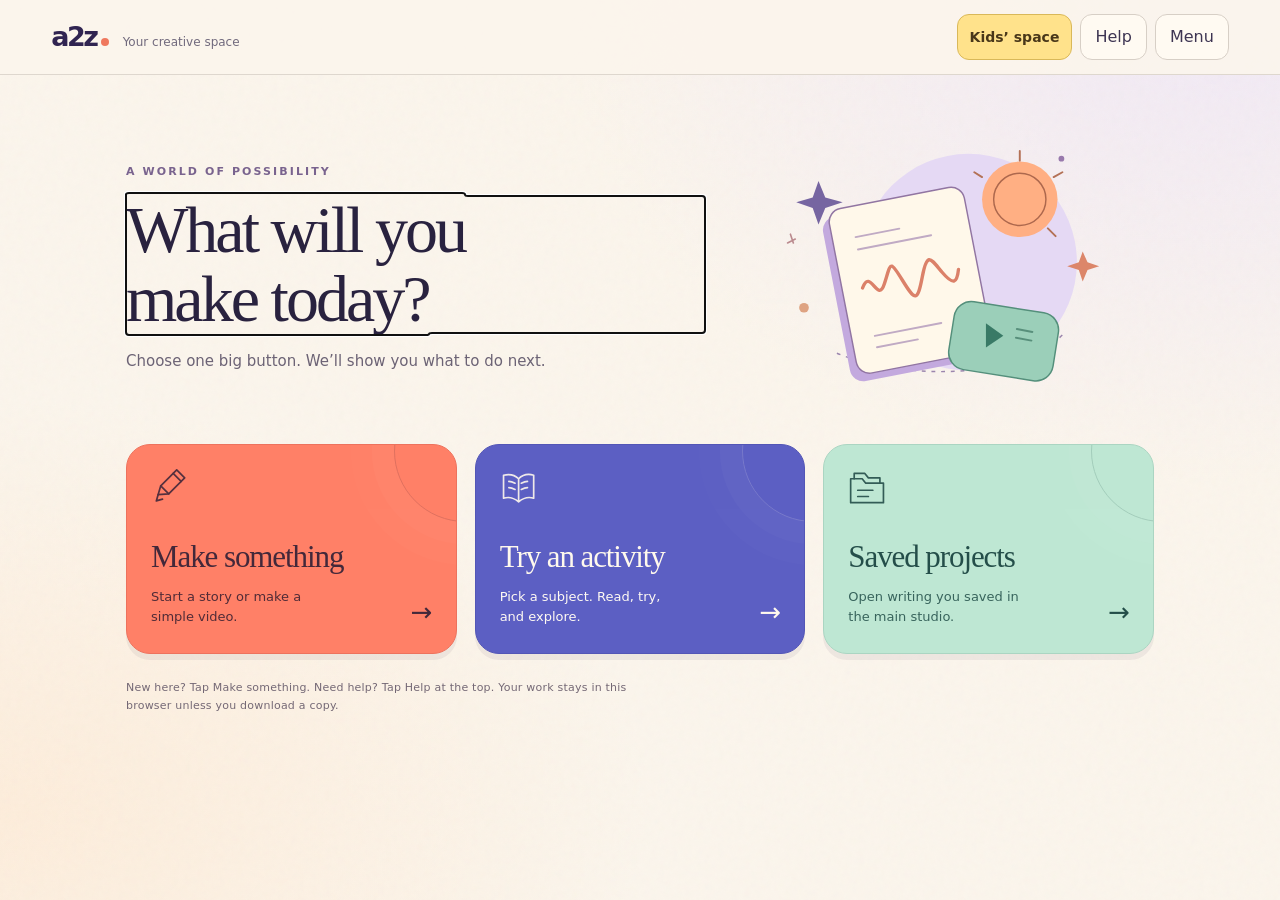
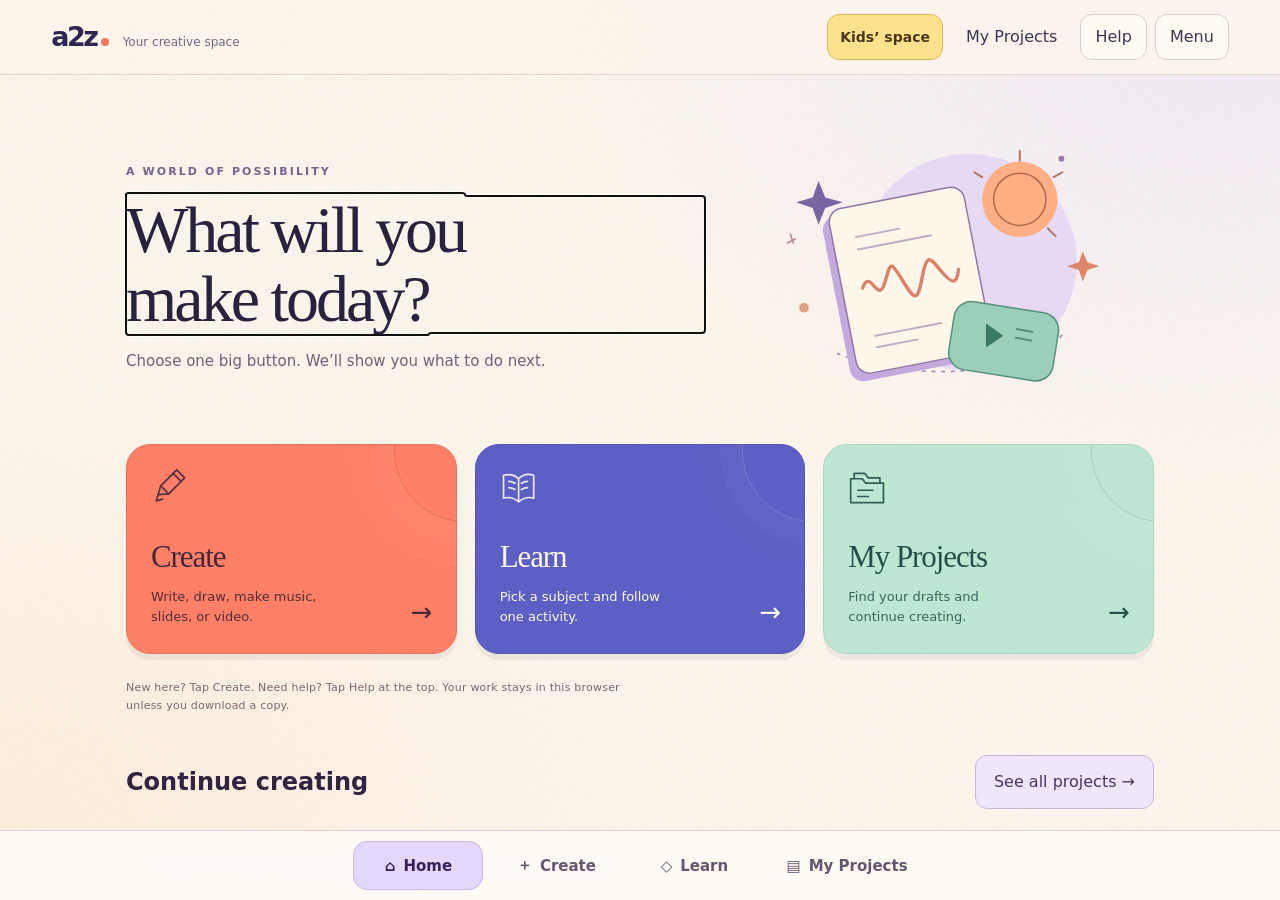
